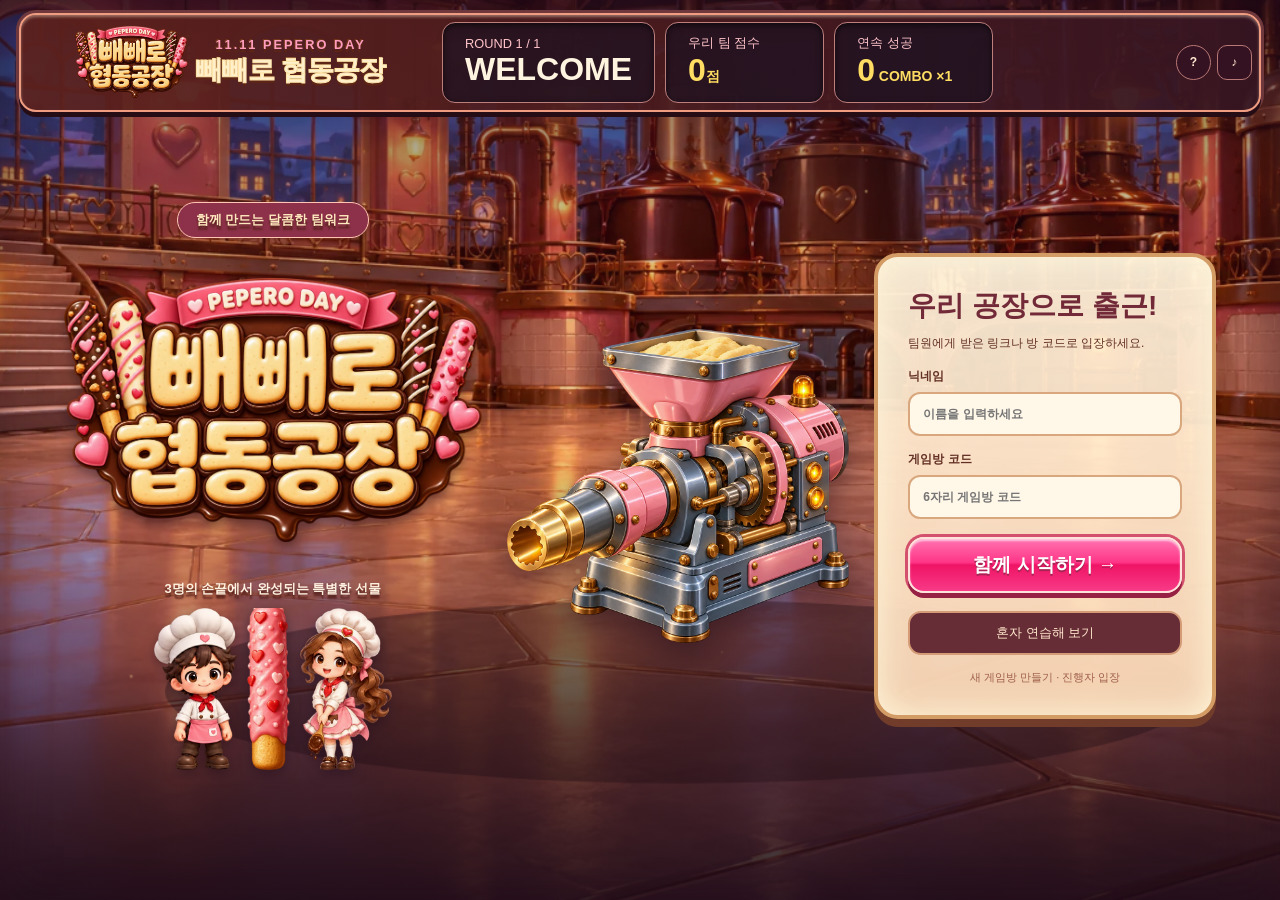
==== index.html @ 55b6c735 "Deploy optimized factory client 7bb417012b5c" ====
<!doctype html><html lang="ko"><head><meta charset="utf-8"><meta name="viewport" content="width=device-width,initial-scale=1"><title>빼빼로 협동공장</title><link rel="stylesheet" href="./style-7bb417012b5c.css"></head><body><div id="root"></div><script>window.PEPERO_API_URL="https://qsarowamxhwhxdhzqxeh.supabase.co/functions/v1/pepero-game"</script><script type="module" src="./app-7bb417012b5c.js"></script></body></html>
---- style-7bb417012b5c.css ----
@import url('https://fonts.googleapis.com/css2?family=Gowun+Dodum&family=Noto+Sans+KR:wght@400;500;600;700;800;900&display=swap');

.host-route .join-panel form,.host-route .join-panel .or,.host-route .join-panel .practice-button,.host-route .join-panel .admin-entry{display:none}.host-create-card{padding:25px 0 15px}.host-create-card p{line-height:2.6;color:#a88973;font-size:13px;margin-bottom:25px}.host-create-card a{display:block;text-align:center;font-size:11px;color:#bc8b77;margin:18px 0}.host-route .restore-link{margin-top:18px!important}
:root{--pink:#ed628b;--brown:#55382e;--border:#f0e5dd}*{box-sizing:border-box}body{margin:0;color:var(--brown);background:#fcfaf6;font-family:'Noto Sans KR',sans-serif;font-size:13px}button,input,select{font:inherit}button{cursor:pointer;display:inline-flex;align-items:center;justify-content:center;gap:8px;border:0;background:none;color:inherit;transition:transform .15s,background .2s}button:hover{filter:brightness(.98);transform:translateY(-1px)}button:disabled{opacity:.45;cursor:not-allowed;transform:none}button:focus-visible,a:focus-visible{outline:3px solid #ed8bac;outline-offset:3px}input,select{border:1px solid #eadfd7;border-radius:9px;padding:11px 12px;background:#fffcfa;outline:none;width:100%;color:var(--brown)}input:focus,select:focus{border-color:var(--pink);box-shadow:0 0 0 3px #ed628b12}h1,h2,h3,p{margin:0}b,strong{font-weight:800}a{color:inherit;text-decoration:none}.sidebar{width:210px;position:fixed;inset:0 auto 0 0;padding:36px 23px 22px;background:#fffdf9;border-right:1px solid var(--border);display:flex;flex-direction:column;z-index:10}.brand{display:flex;align-items:center;gap:11px}.brand>b{font-family:'Gowun Dodum',sans-serif;font-size:23px;font-weight:900;letter-spacing:-1.3px;line-height:1.2}.brand>b>span{display:block;color:var(--pink);font-size:20px;letter-spacing:-.8px}.brand-mark{position:relative;width:45px;height:51px;background:#f9d6df;border-radius:12px;color:#dd5980;font-size:20px;display:grid;place-items:center;transform:rotate(-8deg);border:2px solid #fff;box-shadow:0 2px 0 #f1b6c8}.brand-mark span{position:absolute;color:#713c28;font-size:31px;top:19px}.side-divider{height:1px;background:var(--border);margin:30px 0 25px}.nav-label{font-size:9px;color:#b6a094;letter-spacing:1.3px;font-weight:700;padding-left:12px}nav{display:flex;flex-direction:column;gap:8px;margin-top:14px}nav button{padding:14px 13px;justify-content:flex-start;font-weight:600;color:#927e71;border-radius:10px;white-space:nowrap}nav button.active{background:#fce8ed;color:#d94e79;font-weight:800}nav button>svg:last-child:not(:first-child){margin-left:auto}.side-note{margin-top:auto;margin-bottom:50px;text-align:center;background:linear-gradient(#fff4ed,#ffefef);border:1px solid #f5e4dc;border-radius:14px;padding:22px 5px}.side-note>span{font-size:37px;display:block;transform:rotate(-14deg);margin-bottom:10px}.side-note>b{font-size:13px}.side-note p{font-size:11px;color:#a18c7b;line-height:1.9;margin:9px 0}.side-note>div{color:#e8a6b8;letter-spacing:8px}.side-bottom{font-size:10px;color:#978576;text-align:center}.side-bottom small{font-size:8px;display:block;margin-top:12px;letter-spacing:.5px;color:#c0ada0}.status-dot{width:6px;height:6px;background:#7eaf87;border-radius:50%;display:inline-block;flex-shrink:0;margin-right:4px}.status-dot.offline{background:#d3c6bf}.main-shell{margin-left:210px}.topbar{height:75px;display:flex;align-items:center;justify-content:space-between;padding:0 36px;border-bottom:1px solid var(--border);background:#fffdf9}.breadcrumb{display:flex;align-items:center;gap:12px;color:#ab9789;font-size:11px}.breadcrumb b{font-weight:600;color:#735449}.top-actions{display:flex;align-items:center;gap:16px}.date-pill{font-size:10px;font-weight:700;color:#ca7d89;background:#fff0f1;border-radius:20px;padding:6px 11px;display:flex;align-items:center;gap:7px}.icon-button{color:#9b8578;padding:4px}.profile{width:32px;height:32px;background:#f9e5dc;color:#ba7d6c;border-radius:50%;display:grid;place-items:center;font-size:20px}main{padding:30px 36px 15px;max-width:1700px;margin:auto}.page-heading{display:flex;justify-content:space-between;align-items:center;margin-bottom:25px;gap:15px}.eyebrow{font-size:9px;letter-spacing:1.8px;color:#c5907d;font-weight:700}h1{font-size:26px;letter-spacing:-1.3px;margin:7px 0 9px;font-weight:800}h1>span{color:#ed7493;font-size:22px;margin-left:5px}.page-heading p{color:#a18d7f;font-size:11px}.panel{border:1px solid var(--border);border-radius:15px;background:#fffefb;box-shadow:0 3px 8px #6f433003;overflow:hidden}.panel-title{display:flex;align-items:center;justify-content:space-between;font-size:14px;font-weight:800;gap:8px}.panel-title>span:first-child{display:flex;align-items:center;gap:8px}.panel-title svg{color:#d89088}.soft-tag{font-size:9px;color:#bb9480;font-weight:600;background:#fbf3e9;border-radius:20px;padding:5px 9px;white-space:nowrap}.landing-grid{display:grid;grid-template-columns:minmax(0,1.65fr) minmax(310px,1fr);gap:23px;margin-bottom:24px}.hero{height:292px;border-radius:16px;background:#fce0df;position:relative;overflow:hidden;border:1px solid #f4d5cc}.hero-copy{position:relative;padding:29px;z-index:2;width:54%;background:linear-gradient(90deg,#ffe8df 70%,transparent)}.season-tag{font-size:9px;padding:5px 9px;border:1px solid #e8b8aa;background:#ffefdf;border-radius:15px;color:#b3785d;font-weight:700;white-space:nowrap}.hero h2{font-family:'Gowun Dodum',sans-serif;font-size:47px;line-height:1.08;letter-spacing:-2.5px;margin:18px 0 10px;color:#673d2b;font-weight:900;text-shadow:2px 2px 0 #fff4d8;position:relative}.hero h2 strong{font-size:50px}.hero h2 i{position:absolute;font-size:26px;top:5px;left:157px;color:#e98a96;transform:rotate(15deg);text-shadow:none}.hero-copy p{font-size:12px;color:#8b5a47;font-weight:600}.hero-tags{display:flex;gap:6px;margin-top:12px;white-space:nowrap}.hero-tags>span{font-size:9px;padding:4px 7px;border-radius:5px;background:#fff8e8bb;color:#a17762}.hero-art{position:absolute;right:-2px;top:0;width:58%;height:100%;background-image:url('./reference.webp');background-size:auto 1070px;background-position:59% 0;background-repeat:no-repeat;mask-image:linear-gradient(90deg,transparent,black 17%);filter:saturate(.85)}.hero-ribbon{position:absolute;z-index:3;bottom:0;width:100%;background:#7e4939ec;color:#fff5e2;text-align:center;font-size:11px;font-weight:600;padding:9px}.hero-spark{position:absolute;z-index:3;color:#fff4b6;font-size:25px}.s1{right:23px;top:24px}.s2{right:32%;bottom:50px;font-size:35px}.stats-strip{display:flex;border:1px solid var(--border);border-radius:12px;background:#fffefb;margin-top:13px;padding:16px 7px;justify-content:space-around}.stats-strip>div{display:flex;align-items:center;gap:11px;padding:0 10px;border-right:1px solid var(--border);flex:1;justify-content:center}.stats-strip>div:last-child{border:0}.stats-strip svg{color:#d1a178;stroke-width:1.7;width:23px}.stats-strip>div:nth-child(2) svg{color:#e58f9f}.stats-strip span{font-size:9px;color:#ac9483}.stats-strip b{display:block;font-size:13px;margin-top:3px;color:#765444}.stats-strip small{font-size:9px;color:#b09a88;font-weight:400}.join-panel{padding:24px 26px 15px}.tiny-label{font-size:8px;letter-spacing:1.2px;color:#b1a088;font-weight:700}.join-panel h2{font-size:18px;letter-spacing:-.6px;margin-top:11px}.join-panel>p{font-size:10px;color:#ae9787;margin-top:6px}.join-panel form{margin-top:18px}.join-panel label{display:block;font-size:10px;font-weight:700;margin-bottom:12px}.join-panel label span{color:var(--pink)}.join-panel input{display:block;margin-top:6px;padding:11px 12px;font-size:11px;height:39px}.join-panel input::placeholder{color:#c5b4a7}.code-input{letter-spacing:.7px}.primary{background:linear-gradient(#f0799b,#eb5b88);border:1px solid #e95784;box-shadow:0 3px 0 #cc416b15;color:white;border-radius:9px;min-height:41px;padding:10px 17px;font-size:12px;font-weight:700}.primary:hover{background:#e75080}.wide{width:100%;justify-content:center}.primary.wide svg{margin-left:8px}.or{display:flex;gap:10px;align-items:center;color:#c0ac9c;font-size:9px;margin:13px 0 9px;justify-content:center}.or>span{flex:1;height:1px;background:var(--border)}.practice-button{width:100%;padding:9px;border:1px solid #f0d8cc;background:#fff7ec;border-radius:8px;font-size:11px;color:#ad7a58;font-weight:600}.practice-button>svg:last-child{margin-left:auto}.practice-button>svg:first-child{margin-right:auto}.admin-entry{font-size:9px;color:#b7a292;margin:11px auto 0;display:flex;gap:5px}.restore-link{font-size:8px!important;color:#b7a292;text-align:center;margin:5px 0 0!important;cursor:pointer}.restore-link input{display:none!important}.content-grid{display:grid;grid-template-columns:minmax(0,1fr) 310px;gap:23px;align-items:start}.guide{padding:22px}.guide>p{font-size:10px;color:#ac9685;margin-top:8px}.guide-steps{display:grid;grid-template-columns:repeat(3,1fr);gap:13px;margin-top:20px}.guide-step{position:relative;border:1px solid #f2e6d6;background:#fffaf0;border-radius:10px;padding:12px 12px 15px}.step-1{background:#fff4f1;border-color:#f3dfd7}.step-2{background:#fff2f5;border-color:#f4dce2}.step-number{position:absolute;top:10px;left:12px;color:#c28d5e;font-size:11px;font-weight:900;letter-spacing:1px}.step-1 .step-number{color:#ba8b73}.step-2 .step-number{color:#d78c9c}.step-illustration{height:92px;display:flex;align-items:center;justify-content:center;gap:8px;padding-top:8px}.step-illustration .stick-wrap{height:65px;width:23px;transform:rotate(-17deg)}.step-illustration .stick-wrap:nth-child(2){transform:rotate(17deg)}.step-illustration .gift-box{transform:rotate(-8deg);width:44px;height:65px}.choco-pot{font-size:40px;transform:rotate(-8deg)}.guide-step h3{font-size:13px;display:flex;align-items:center;gap:7px;white-space:nowrap;margin-bottom:7px}.guide-step h3 span{font-size:7px;letter-spacing:.6px;color:#c0a58d}.guide-step p{font-size:9px;line-height:1.9;color:#a58a77}.step-arrow{position:absolute;right:-17px;top:65px;border:1px solid #f3e3d9;background:#fffcf8;border-radius:50%;padding:4px;color:#d0a88d;z-index:2}.guide-details{padding-top:24px}.guide-details h3{margin:18px 0 8px;font-size:16px}.guide-details p{line-height:2;color:#927c70;max-width:800px}.event-banner{margin-top:20px;display:flex;align-items:center;padding:18px 24px;border-radius:13px;background:linear-gradient(105deg,#fff5db,#fff0d3 65%,#ffe7b6);border:1px solid #f3e3bf;position:relative;overflow:hidden;height:114px}.event-icon{font-size:33px;margin-right:18px}.event-banner span{font-size:9px;color:#bb9155}.event-banner h3{font-size:17px;color:#997039;margin:4px 0 7px;letter-spacing:-.5px}.event-banner p{font-size:9px;color:#b49669}.gold-sticks{display:flex;gap:10px;margin-left:auto;transform:rotate(24deg);margin-right:12px}.gold-sticks .stick-wrap{height:94px;width:22px}.ranking{padding:21px 20px 0}.live{display:inline-flex;align-items:center;gap:5px;color:#c28173;font-size:8px;letter-spacing:1px;font-weight:700}.live i{width:5px;height:5px;border-radius:50%;background:#ee7a92}.ranking .muted{color:#bba18c;font-size:9px;margin-top:11px;display:flex;justify-content:space-between}.rank-row{display:flex;align-items:center;gap:11px;padding:16px 0 12px;border-bottom:1px dashed #eee2d7;transition:all .4s}.rank-row:last-of-type{border:0}.medal{font-size:21px;width:24px;text-align:center;line-height:1;flex-shrink:0}.medal-3,.medal-4,.medal-5{font-size:14px;font-weight:700;color:#c2ad98}.rank-name{flex:1;min-width:0}.rank-name b{font-size:11px;display:flex;align-items:center;gap:5px;white-space:nowrap}.rank-name em{font-size:7px;font-style:normal;color:#dc6a8d;background:#fff0f4;padding:2px 4px;border-radius:4px}.rank-name small{font-size:8px;color:#b49d8a;display:block;margin:4px 0}.rank-name small>span{margin-left:7px}.rank-track{height:4px;background:#f4ede3;border-radius:8px;overflow:hidden;margin-top:6px}.rank-track i{display:block;background:#efcc81;height:100%;border-radius:8px;transition:width .5s}.rank-row:nth-of-type(4) .rank-track i{background:#e4ae9a}.rank-row:nth-of-type(n+5) .rank-track i{background:#d2c2b2}.rank-row>strong{font-size:15px;white-space:nowrap}.rank-row>strong>small{font-size:9px;font-weight:400;color:#ae9583;margin-left:3px}.ranking-foot{font-size:8px;color:#b09a88;background:#faf6ee;margin:15px -20px 0;padding:11px 8px;display:flex;align-items:center;justify-content:center;gap:7px}.my-team{background:#fff4f6;margin:0 -10px;padding-left:10px;padding-right:10px;border-radius:8px}.page-footer{display:flex;align-items:center;gap:5px;color:#bfaa98;font-size:9px;margin:26px 0 2px}.page-footer svg{color:#dca4a5}.page-footer>span{margin-left:auto;font-size:8px;letter-spacing:1px;color:#c8b7a6}
.biscuit{height:100%;width:18px;margin:auto;border:1px solid #bd854c;background:linear-gradient(90deg,#dfa96b,#f4cd92 45%,#e8b777);border-radius:7px;position:relative;box-shadow:inset 2px 0 0 #ffe2ad,1px 2px 0 #9e6b3820}.biscuit.shape-1{width:26px}.biscuit.shape-2:before{content:'♥';position:absolute;top:-15px;left:-10px;font-size:38px;color:#e8b571;line-height:1;text-shadow:0 -1px #c89559}.biscuit.shape-3:before{content:'★';position:absolute;top:-14px;left:-10px;font-size:39px;color:#e8b571;line-height:1;text-shadow:0 -1px #c89559}.chocolate{position:absolute;top:0;left:-1px;right:-1px;border-radius:6px 6px 5px 5px;box-shadow:inset 2px 1px 1px #ffffff55;overflow:hidden}.chocolate span{position:absolute;font-size:9px;color:#ffbdc4;line-height:1}.chocolate span:nth-child(even){color:#fff4d9}.stick-wrap{height:95px;width:35px;position:relative;padding-top:8px;flex-shrink:0}.stick-wrap.small{height:41px;width:19px;transform:rotate(30deg);padding:0}.small .biscuit{width:9px;border-radius:4px}.small .biscuit:before{font-size:18px;left:-4px;top:-7px}.small .chocolate span{font-size:4px}.golden .biscuit{box-shadow:0 0 15px #ffd45c;background:linear-gradient(90deg,#db9b28,#ffe17c,#dba535)}.gold-stars{position:absolute;right:-9px;top:15px;color:#e6ad31;font-size:22px;animation:twinkle 1.4s infinite}.gift-box{width:47px;height:73px;border:1px solid #df82a3;background:linear-gradient(110deg,#ffd3e1,#ed88ab);border-radius:3px;box-shadow:5px 1px 0 #e98db0,6px 2px 0 #c1748c;position:relative;display:flex;flex-direction:column;align-items:center;justify-content:center;color:#ed6293;font-size:24px;flex-shrink:0;transform:rotate(-4deg)}.gift-box:before{content:'';height:100%;width:8px;background:#ffffff55;position:absolute;left:8px}.gift-box:after{content:'♡';position:absolute;top:4px;right:5px;font-size:13px;color:#fff3f0}.gift-box span{font-size:6px;letter-spacing:1px;color:#fff6ec;z-index:1}.box-1{background:linear-gradient(110deg,#ec8a94,#c73f58);border-color:#b84058;box-shadow:5px 1px 0 #ad354b,6px 2px 0 #8b293d;color:#ffe4d7}.box-2{background:linear-gradient(110deg,#ac7861,#5d342c);border-color:#6c4031;box-shadow:5px 1px 0 #4e3028,6px 2px 0 #3d241f;color:#f9b8bc}.box-3{background:linear-gradient(110deg,#fff2e3,#fff8ea);border-color:#e4bba4;box-shadow:5px 1px 0 #ebd5c6,6px 2px 0 #cfb49f;color:#ee99aa}.outline-button{border:1px solid #e9dace;border-radius:8px;background:#fffcf7;padding:9px 12px;font-size:11px;white-space:nowrap}.error-bar{display:flex;gap:10px;align-items:center;padding:12px 16px;background:#fff0ee;color:#c76353;border:1px solid #f0bdb3;border-radius:10px;margin-bottom:16px}.error-bar button{margin-left:auto}.toast{position:fixed;left:50%;bottom:35px;transform:translateX(-50%);z-index:90;background:#714534;color:#fff7e4;border:1px solid #8e6351;border-radius:15px;padding:17px 26px;box-shadow:0 10px 40px #613c3a30;font-size:14px;font-weight:700;display:flex;gap:12px;align-items:center;animation:pop .3s}.modal-backdrop{position:fixed;inset:0;background:#50362e55;backdrop-filter:blur(5px);z-index:80;display:grid;place-items:center;padding:20px}.mini-modal{position:relative;text-align:center;padding:35px;max-width:470px;width:100%;box-shadow:0 20px 70px #4a231b30}.mini-modal h2{font-size:23px;letter-spacing:-1px;margin:10px 0}.mini-modal p{color:#a48b7c;font-size:12px;line-height:1.9;margin:15px 0 22px}.mini-modal>.primary{margin-top:15px}.mini-modal small{display:block;color:#b3a090;margin-top:15px;font-size:10px}.modal-emoji{font-size:45px}.close{position:absolute;top:16px;right:16px;color:#baa595}.admin-key-note{padding:16px;background:#fff5e7;border-radius:8px;color:#aa8863;font-size:11px;line-height:1.9}.admin-key-note svg{display:inline;margin-right:5px}.loading{padding:40px;display:flex;justify-content:center;gap:15px;align-items:center}.loading button{text-decoration:underline}.spin{animation:spin 2s linear infinite}.game-status{display:flex;align-items:center;justify-content:space-between;background:#fff4eb;border:1px solid #efdaca;border-radius:12px;padding:15px 20px;margin-bottom:20px;gap:15px}.game-status>div:first-child{display:flex;align-items:center;gap:16px}.game-status b{font-size:14px}.status-metrics{display:flex;align-items:center;gap:25px}.status-metrics>span{display:flex;align-items:center;gap:7px;font-size:11px;color:#9d7d64}.status-metrics strong{font-size:22px;color:#724c34;font-variant-numeric:tabular-nums}.status-metrics .score strong{color:var(--pink);margin-left:5px}.last-chance{border:2px solid #e7b34b;background:#fff2ce;box-shadow:0 0 14px #f6c65140}.lobby-avatars{display:flex;justify-content:space-around;text-align:center;padding:30px 15px 35px;gap:15px}.lobby-avatars>div{flex:1}.lobby-avatars h3{font-size:15px;margin:12px 0 7px}.lobby-avatars small{color:#b8a08d;font-size:10px}.lobby-avatars em{display:block;font-size:10px;font-style:normal;color:#de6a8d;margin-top:8px}.lobby>.panel:first-child{padding:23px}.lobby .guide{border:0;box-shadow:none;padding:10px 0 0}.role-tag{font-size:10px;padding:5px 10px;border-radius:5px;background:#fff0d9;color:#bc8c53;display:inline-block}.role-tag.role-1{background:#fce5e1;color:#bf8673}.role-tag.role-2{background:#fce8ef;color:#d98ca2}.waiting-message{display:flex;align-items:center;justify-content:center;gap:8px;font-size:11px;color:#bb9273;padding:15px;border:1px dashed #e9d6c6;border-radius:10px;margin-bottom:15px}.avatar{height:100px;width:85px;position:relative;margin:0 auto 10px}.face{font-size:55px;position:absolute;top:18px;left:8px;line-height:1;z-index:2}.chef-hat{position:absolute;top:-3px;left:16px;font-size:57px;color:#fff7ed;line-height:1;text-shadow:0 -1px #d0a492,1px 0 #cfa394,-1px 0 #cfa394;z-index:3;transform:rotate(-8deg)}.chef-hat:after{content:'♥';position:absolute;color:#f294a8;font-size:16px;left:17px;top:14px}.apron{position:absolute;bottom:0;left:15px;width:55px;height:33px;border:1px solid #d2917d;background:#ffe3b9;border-radius:18px 18px 6px 6px;text-align:center;font-size:21px;color:#e17c8a;z-index:3}.role-1 .apron{background:#ffcad7}.role-2 .apron{background:#fff0e6}.working{animation:bob .65s infinite alternate}.play-grid{grid-template-columns:minmax(0,1fr) 290px;gap:19px}.conveyor-panel{padding:20px 20px 0}.stations{display:flex;justify-content:space-between;align-items:start;gap:12px;margin-top:23px;padding:0 4px 12px}.station{position:relative;flex:1;min-width:0;text-align:center}.station-label{display:flex;align-items:center;justify-content:center;gap:4px;background:#fff1de;font-size:10px;font-weight:700;padding:7px 5px;border-radius:6px;color:#a77b53;position:relative}.station:nth-child(2) .station-label{background:#fce8e0;color:#bb7e64}.station:nth-child(3) .station-label{background:#fce8ef;color:#c87791}.station-label>small{font-size:6px;color:#e96b8c;position:absolute;top:-5px;right:4px;background:#fff3f7;padding:1px 3px;border-radius:3px}.station .avatar{transform:scale(.85);height:86px;margin-top:6px;margin-bottom:2px}.station b{font-size:11px;display:block}.station>small{font-size:8px;display:block;color:#b69b83;margin:5px 0}.queue-badge{border:1px solid #ebdfd2;background:#faf5ed;border-radius:5px;padding:3px 8px;font-size:8px;color:#b19173;display:inline-block}.station-arrow{position:absolute;right:-13px;top:96px;font-size:26px;color:#e4c3a7}.finish-station{width:60px;align-self:center;text-align:center;padding-top:40px}.finish-station>div{font-size:36px}.finish-station b{display:block;font-size:11px}.finish-station>span{font-size:9px;color:#b9a08c}.belt{height:59px;margin:0 -20px;background:#e5ccad;position:relative;border-top:4px solid #c5a788;border-bottom:5px solid #bfa183;overflow:hidden}.belt-track{position:absolute;inset:0;background:repeating-linear-gradient(90deg,#f0ddc4 0 38px,#ceb79c 39px 42px);animation:belt 2s linear infinite}.rush .belt-track{animation-duration:.7s}.belt-product{position:absolute;top:4px;display:flex;align-items:end;gap:2px;transition:left .7s}.belt-product span{font-size:7px;color:#8b6b51}.workstation{margin-top:19px}.workstation>.panel-title{background:#fff7ef;padding:17px 20px;border-bottom:1px solid var(--border)}.nickname{font-size:10px;font-weight:500;color:#af8e74;display:flex;align-items:center;gap:6px}.work-content{display:grid;grid-template-columns:158px minmax(0,1fr);gap:21px;padding:20px}.order-card{background:#fff9ed;border:1px solid #efdfc7;border-radius:9px;overflow:hidden}.order-kicker{display:flex;align-items:center;justify-content:center;gap:7px;background:#f8e9cd;border-bottom:1px solid #eddbc0;font-size:11px;padding:10px;font-weight:800;color:#9b754d}.order-product{display:flex;gap:16px;height:125px;align-items:center;justify-content:center}.order-product>.stick-wrap{height:92px;width:25px;transform:rotate(-22deg)}.order-product .gift-box{width:36px;height:59px;transform:rotate(7deg);font-size:21px}.order-product .gift-box span{font-size:4px}.order-card dl{padding:0 12px;margin:0}.order-card dl>div{display:flex;justify-content:space-between;font-size:9px;border-bottom:1px dashed #eddfca;padding:7px 0;gap:8px}.order-card dt{color:#b49a7d}.order-card dd{font-weight:700;margin:0}.order-footer{padding:9px 5px;text-align:center;font-size:8px;color:#be9b73;margin-top:6px;background:#fcf1da}.gold-order{border-color:#dfb75b;box-shadow:0 0 12px #edd68a35}.gold-label{font-size:9px;color:#b78c24;background:#fff0bc;padding:5px;border-radius:5px;display:block;text-align:center}.work-controls h3{font-size:11px;font-weight:700;display:flex;gap:8px;align-items:center;margin:2px 0 14px;letter-spacing:-.3px}.work-controls h3 span{color:#df8b91;background:#fff0f2;padding:2px 5px;border-radius:4px;font-size:9px}.shape-options,.box-options{display:grid;grid-template-columns:repeat(4,1fr);gap:8px}.shape-options button,.box-options button{position:relative;display:flex;flex-direction:column;gap:7px;border:1px solid #eee1d1;border-radius:8px;background:#fffbf2;padding:14px 6px 10px;font-size:9px;color:#ac8969}.shape-options .stick-wrap{height:80px;width:28px;margin-bottom:5px}.shape-options button>svg{position:absolute;right:4px;top:5px;color:#de7d96}.shape-options button.selected,.box-options button.selected,.coat-options button.selected,.topping-options button.selected{border:1.5px solid #ee87a3;background:#fff2f5;color:#ce6182}.shape-options b{font-size:9px}.work-tip{display:flex;align-items:center;gap:6px;font-size:9px;background:#fcf6ed;color:#b89d82;padding:11px 9px;border-radius:6px;line-height:1.6;margin:15px 0}.work-tip>span{font-size:15px;color:#dba1a4}.work-controls>.primary{font-size:11px;min-height:39px}.timing{height:40px;background:#f2e4d4;position:relative;border:1px solid #e0c8ae;border-radius:8px;margin:20px 0 39px;overflow:visible}.timing>span{position:absolute;top:0;bottom:0;background:repeating-linear-gradient(45deg,#9dc299 0 7px,#b5d1ad 7px 14px);border-left:2px solid #81a67d;border-right:2px solid #81a67d}.timing i{position:absolute;top:-7px;width:5px;height:51px;background:#d75f82;border:2px solid #fff8ef;border-radius:4px;box-shadow:0 1px 3px #81413950;transform:translateX(-50%)}.timing b{position:absolute;font-size:9px;bottom:-24px;left:0;right:0;color:#ad8c73;font-weight:400;text-align:center}.empty-order{text-align:center;padding:25px 5px;color:#b3a18b;font-size:10px;min-height:252px}.empty-order svg{margin:20px auto;width:30px;height:30px;color:#d3c0a5}.empty-order p{margin-bottom:10px}.empty-order small{font-size:8px}.team-footer{display:flex;align-items:center;justify-content:space-between;gap:10px;margin-top:14px;padding:13px 15px;background:#fffdf9;border:1px solid var(--border);border-radius:10px}.team-footer>div{font-size:9px;color:#b59d87}.team-footer b{display:block;margin:5px 0 0 10px;font-size:9px;color:#ac917b;font-weight:500}.sos-button{font-size:10px;background:#fff0ed;border:1px solid #f0ccc2;border-radius:7px;color:#d47965;padding:9px 10px;font-weight:700;white-space:nowrap}.sos-button span{font-size:8px;padding-left:4px;font-weight:500;color:#c99380}.game-right>.panel{margin-bottom:17px}.game-right .rank-row{padding-top:12px;padding-bottom:10px}.combo-card{padding:20px;text-align:center;background:linear-gradient(130deg,#fff9ec,#fff0de)}.combo-card>span{font-size:10px;color:#b3936b}.combo-card>div:nth-child(2){font-size:11px;color:#c89957;margin:7px 0}.combo-card b{font-size:33px;color:#d89541;margin-right:3px}.combo-card p{font-size:8px;color:#b49a7e}.combo-dots{display:flex;justify-content:center;gap:5px;margin-top:12px}.combo-dots i{width:12px;height:7px;border-radius:2px;background:#efdfc7}.combo-dots .filled{background:#ecb956}.activity-card{padding:17px}.activity-card .panel-title{font-size:11px}.activity-card p{font-size:9px;color:#a98d73;line-height:1.8;padding:8px 0;display:flex;align-items:center;gap:6px;border-bottom:1px dashed #eee1d1}.activity-card p:last-child{border:0}.activity-card p>svg{color:#db91a2;flex-shrink:0}.coat-options,.topping-options{display:grid;grid-template-columns:repeat(4,1fr);gap:7px}.coat-options button,.topping-options button{display:flex;flex-direction:column;padding:8px 3px;border:1px solid #eddfd2;border-radius:8px;font-size:8px;gap:6px}.coat-options i{width:28px;height:28px;border:2px solid #ffffff88;border-radius:50%;box-shadow:0 0 0 1px #d5b9a3}.topping-options{margin-top:8px}.topping-options span{font-size:20px}.box-options button{font-size:8px;padding:16px 0 10px}.box-options .gift-box{width:28px;height:48px;margin-bottom:8px;font-size:17px}.box-options .gift-box span{font-size:3px}.drag-board{height:132px;position:relative;border:1px dashed #e4cdbb;background:#fff9f0;border-radius:9px;margin:12px 0 15px;touch-action:none;cursor:grab;display:flex;align-items:center;justify-content:space-between;padding:12px 20px 25px;user-select:none}.drag-start{width:35px;display:flex;justify-content:center;z-index:1;pointer-events:none}.drag-board .stick-wrap{height:70px;transform:rotate(90deg);margin-left:16px;pointer-events:none}.coat-track{position:absolute;top:42%;left:8%;right:8%;height:20px;border-radius:10px;border:2px solid #d9b191;pointer-events:none}.drag-board svg{position:absolute;inset:0;width:100%;height:100%;pointer-events:none;z-index:2}.drag-board small{position:absolute;bottom:8px;left:0;right:0;text-align:center;font-size:8px;color:#ba9980;pointer-events:none}.drag-board .gift-box{width:38px;height:65px;pointer-events:none;transform:none}.drag-arrow{font-size:34px;color:#ebc9ac}.support-popup{position:fixed;bottom:22px;right:28px;z-index:50;display:flex;align-items:center;gap:14px;background:#fff5ee;border:1px solid #efae97;box-shadow:0 10px 30px #a66e4725;border-radius:12px;padding:20px}.support-popup>svg{color:#d77d62}.support-popup b{font-size:12px}.support-popup p{font-size:10px;color:#ba967c;margin-top:6px}.support-popup .primary{font-size:11px}.jam-popup{bottom:110px}.pause-banner{position:fixed;top:76px;left:210px;right:0;text-align:center;display:flex;align-items:center;justify-content:center;gap:8px;padding:12px;background:#f9e9c2;color:#9d7939;z-index:40;font-size:13px;font-weight:700}.countdown-overlay{position:fixed;inset:0;background:#58372deb;z-index:70;color:#fff3db;display:flex;flex-direction:column;align-items:center;justify-content:center;backdrop-filter:blur(8px)}.countdown-overlay>span{font-size:20px}.countdown-overlay>b{font-size:160px;font-weight:900;line-height:1.4;color:#ffc0d1;text-shadow:0 9px 0 #e4658c}.countdown-overlay h2{font-size:19px;letter-spacing:5px}.practice-roles{display:flex;align-items:center;gap:8px;background:#f8f1e7;padding:10px 14px;border-radius:9px;margin-bottom:18px}.practice-roles>span{font-size:10px;margin-right:auto;color:#a28a73}.practice-roles button{font-size:10px;padding:7px 12px;background:#fffbf5;border:1px solid #e4d8c8;border-radius:6px}.practice-roles button.selected{background:#fbe1e9;border-color:#eda7bc;color:#cf6384}.round-end{text-align:center;padding:45px 20px;margin-top:20px}.round-end>span{font-size:45px}.round-end h2{font-size:20px;margin:20px 0 10px}.round-end p{font-size:12px;color:#aa8f77;margin-bottom:20px}.round-end>b{font-size:21px;color:#dc6b8b}.large-rank{max-width:950px;margin:auto}.board-top{display:flex;justify-content:space-between;align-items:center;margin-bottom:18px}.board-top h2{font-size:19px}.board-top h2 span{font-size:10px;margin-left:15px;color:#b69c86}.large-rank .rank-row{padding:20px 10px}.large-rank .rank-name b{font-size:19px}.large-rank .rank-name small{font-size:11px}.large-rank .rank-row>strong{font-size:30px}.large-rank .rank-track{height:8px}.board-mode .sidebar,.board-mode .topbar{display:none}.board-mode .main-shell{margin:0}.board-mode .large-rank{max-width:1250px}.board-mode .rank-row{padding:24px 15px}.board-mode .rank-name b{font-size:25px}.admin-grid{display:grid;grid-template-columns:1fr 265px;gap:20px;margin-bottom:20px}.admin-control,.admin-tools{padding:22px}.admin-buttons{display:flex;gap:10px;flex-wrap:wrap;margin:20px 0}.settings-row{display:flex;gap:12px;align-items:end;flex-wrap:wrap;border-top:1px solid var(--border);padding-top:20px}.settings-row label{font-size:10px;flex:1;min-width:95px;color:#ab9078}.settings-row input{display:block;margin-top:7px;padding:8px}.settings-row .check-label{display:flex;align-items:center;gap:5px;flex:0;white-space:nowrap;margin-bottom:10px}.check-label input{width:auto;margin:0;accent-color:var(--pink)}.manual-events{display:flex;gap:10px;align-items:center;border-top:1px solid var(--border);margin-top:20px;padding-top:17px;flex-wrap:wrap}.manual-events>span{font-size:10px;color:#b29980}.manual-events button{font-size:10px}.admin-tools h3{font-size:14px;margin-bottom:12px}.admin-tools p{font-size:10px;color:#ae947c;margin-bottom:17px}.admin-tools>button{display:flex;width:100%;font-size:10px;margin-bottom:10px}.danger-button{border:1px solid #eecac4;border-radius:8px;color:#c47565;padding:9px}.team-grid{display:grid;grid-template-columns:repeat(3,1fr);gap:18px}.admin-team{padding:18px}.team-card-head{display:flex;justify-content:space-between;margin-bottom:12px}.team-card-head span{font-size:9px;letter-spacing:1px;color:#be9d83}.team-card-head b{font-size:13px;color:var(--pink)}.admin-team>input{font-size:15px;font-weight:800;background:transparent;padding:7px 0;border:0;border-bottom:1px solid var(--border);border-radius:0}.team-slots>div{display:flex;align-items:center;gap:8px;margin:15px 0}.slot-icon{width:28px;height:28px;background:#fff0d6;display:grid;place-items:center;border-radius:8px;color:#b99365;font-size:11px;font-weight:700}.slot-icon.role-1{background:#fae5df;color:#c28b77}.slot-icon.role-2{background:#fce5ed;color:#cf849c}.team-slots>div>div{flex:1}.team-slots small{display:block;color:#b79c84;font-size:8px}.team-slots b{font-size:11px;display:block;margin-top:3px}.team-slots select{width:76px;padding:5px 2px;font-size:8px}.team-production{display:flex;justify-content:space-between;border-top:1px dashed #eddfd0;padding-top:12px}.team-production span{font-size:9px;color:#b49a80}.team-production b{color:#95724e;margin-left:2px}.admin-team>p,.admin-team details{font-size:9px;color:#b3967b;margin-top:10px}.admin-team details p{font-size:9px;padding:5px;border-bottom:1px solid #eee1d2}.admin-team summary{cursor:pointer}.ceremony{text-align:center;padding:40px;position:relative;background:radial-gradient(ellipse at top,#fff1db,transparent 70%),#fffdfa}.confetti{font-size:30px;letter-spacing:25px;color:#ed9caa;animation:twinkle 3s infinite;margin-bottom:20px}.ceremony h2{font-size:32px;letter-spacing:-1px;margin:15px 0 10px}.ceremony>p{font-size:12px;color:#b49b82}.podium{display:flex;align-items:end;justify-content:center;gap:20px;margin:45px 0 25px}.podium-card{width:230px;padding:25px 16px;border:1px solid #e6d6c3;background:#faf4e9;border-radius:15px;animation:reveal 1s both}.podium-card>span{font-size:55px;display:block}.podium-card>small{font-size:10px;color:#b49673;display:block;margin:12px 0}.podium-card h3{font-size:20px;letter-spacing:-.7px;margin-bottom:10px}.podium-card>b{font-size:32px;color:#b28b56;display:block}.podium-card>b small{font-size:11px}.podium-card>div{font-size:9px;color:#b69b7d;margin-top:10px}.place-0{padding-top:45px;padding-bottom:35px;background:linear-gradient(#fff1c8,#ffebbd);border-color:#e3bc60;box-shadow:0 0 40px #f9df9b35}.place-0>b{color:#c7952c}.special-awards{display:flex;justify-content:center;gap:15px;margin:30px 0}.special-awards>div{display:flex;flex-direction:column;align-items:center;gap:8px;background:#fff5ee;border:1px solid #eedccb;padding:17px 23px;border-radius:10px}.special-awards svg{color:#d9a167}.special-awards small{font-size:9px;color:#b69a7d}.special-awards b{font-size:12px}.all-results{max-width:650px;margin:30px auto 0;text-align:left}@keyframes belt{to{transform:translateX(42px)}}@keyframes bob{to{translate:0 -4px}}@keyframes twinkle{50%{opacity:.5;filter:brightness(1.2)}}@keyframes spin{to{rotate:360deg}}@keyframes pop{from{opacity:0;bottom:20px}}@keyframes reveal{from{opacity:0;transform:translateY(30px)}to{opacity:1;transform:translateY(0)}}
@media(min-width:1500px){.sidebar{width:240px;padding-left:30px;padding-right:30px}.main-shell{margin-left:240px}main{padding:36px 45px}.topbar{padding:0 45px}.hero{height:330px}.hero-copy{padding:34px}.hero h2{font-size:56px}.hero h2 strong{font-size:60px}.hero-art{background-size:auto 1220px}.join-panel{padding:28px 32px}.join-panel form{margin-top:24px}.join-panel input{height:45px}.landing-grid{grid-template-columns:1.9fr 1fr}.content-grid{grid-template-columns:minmax(0,1fr) 350px}.guide-steps{gap:20px}.step-illustration{height:113px}.guide-step{padding:17px}.guide-step p{font-size:11px}.guide-step h3{font-size:15px}.ranking .rank-row{padding:20px 0 14px}.rank-name b{font-size:13px}.rank-name small{font-size:9px}.rank-row>strong{font-size:18px}.play-grid{grid-template-columns:minmax(0,1fr) 320px}.work-content{grid-template-columns:190px minmax(0,1fr);padding:25px;gap:25px}.shape-options .stick-wrap{height:105px}.order-product{height:150px}.work-controls h3{font-size:13px}.shape-options b{font-size:11px}.station .avatar{transform:scale(1);height:100px}.station-label{font-size:12px}.station b{font-size:13px}.station>small{font-size:10px}.pause-banner{left:240px}}
@media(max-width:1200px){.sidebar{width:175px;padding:28px 15px}.main-shell{margin-left:175px}.brand>b{font-size:20px}.brand>b>span{font-size:18px}.topbar{padding:0 25px}main{padding:25px}.landing-grid{grid-template-columns:1.45fr 1fr;gap:18px}.hero-copy{padding-left:20px;width:59%}.hero h2{font-size:42px}.hero h2 strong{font-size:44px}.hero h2 i{left:140px}.hero-art{width:57%;background-position:58% 0}.hero-tags{gap:4px}.hero-tags>span{font-size:8px;padding:3px 5px}.join-panel{padding:23px 20px 15px}.join-panel h2{font-size:16px}.content-grid{grid-template-columns:minmax(0,1fr) 265px;gap:18px}.guide{padding:18px}.guide-step{padding-left:9px;padding-right:8px}.guide-step h3{font-size:11px;gap:4px}.guide-step h3 span{font-size:6px}.guide-step p{font-size:8px}.guide-steps{gap:11px}.ranking{padding:18px 16px 0}.rank-row{gap:8px}.ranking-foot{margin-left:-16px;margin-right:-16px}.play-grid{grid-template-columns:minmax(0,1fr) 250px;gap:15px}.work-content{grid-template-columns:135px minmax(0,1fr);gap:14px;padding:15px}.work-controls h3{font-size:10px}.shape-options,.box-options{gap:5px}.station-label{font-size:9px}.station-label>svg{width:12px}.finish-station{width:40px}.station .avatar{width:76px}.stations{gap:10px}.conveyor-panel{padding-left:15px;padding-right:15px}.panel-title{font-size:12px}.team-footer{padding:10px}.sos-button{font-size:9px}.admin-grid{grid-template-columns:1fr 220px}.admin-control,.admin-tools{padding:18px}.admin-buttons .outline-button,.admin-buttons .primary{font-size:10px;padding:9px}.team-grid{grid-template-columns:repeat(2,1fr)}.pause-banner{left:175px}}
@media(max-width:1000px){.sidebar{width:78px;padding:26px 12px}.brand{justify-content:center}.brand>b,.side-note,.nav-label,.side-bottom{display:none}.brand-mark{width:41px}.side-divider{margin:24px 0}nav button{font-size:0;padding:15px;justify-content:center}nav button>svg:last-child:not(:first-child){display:none}nav button>svg{width:20px;flex-shrink:0}.main-shell{margin-left:78px}.page-heading h1{font-size:23px}.landing-grid{grid-template-columns:1.3fr 1fr}.hero-copy{padding-left:18px}.hero h2{font-size:37px}.hero h2 strong{font-size:41px}.hero h2 i{left:125px}.hero-copy p{font-size:10px}.season-tag{font-size:8px}.stats-strip>div{gap:6px;padding:0 6px}.stats-strip svg{width:18px}.stats-strip b{font-size:10px}.stats-strip small{font-size:7px}.pause-banner{left:78px}.play-grid{grid-template-columns:minmax(0,1fr) 230px}.station .avatar{scale:.85}.station-label{font-size:8px}.station-label svg{display:none}.station>small{font-size:7px}.work-content{grid-template-columns:115px minmax(0,1fr);gap:12px;padding:12px}.order-card dl{padding:0 8px}.order-card dl>div{font-size:8px}.order-product{gap:12px}.shape-options .stick-wrap{height:65px}.shape-options b{font-size:8px}.work-tip{font-size:8px}.team-footer>div{max-width:170px}.game-status{padding:13px}.status-metrics{gap:14px}.game-status b{font-size:11px}.admin-grid{grid-template-columns:1fr}.admin-tools{display:flex;align-items:center;gap:15px;flex-wrap:wrap}.admin-tools>button{width:auto;margin:0}.admin-tools h3,.admin-tools p{margin:0}}
@media(max-width:800px){.landing-grid{grid-template-columns:1fr}.hero{height:300px}.hero-copy{padding:30px;width:55%}.hero h2{font-size:48px}.hero h2 strong{font-size:52px}.hero h2 i{left:170px}.hero-art{background-size:auto 1100px;background-position:59% 0}.join-panel{padding:25px}.join-panel form{display:flex;gap:12px;flex-wrap:wrap}.join-panel label{flex:1;min-width:150px;margin:0}.join-panel h2{font-size:20px}.content-grid{grid-template-columns:1fr}.game-right{display:grid;grid-template-columns:1fr 1fr;gap:15px}.game-right>.ranking{grid-row:span 2}.game-right>.panel{margin:0}.guide-step p{font-size:10px}.guide-step h3{font-size:14px}.guide-step h3 span{font-size:7px}.guide-step{padding:15px}.step-illustration{height:100px}.rank-name b{font-size:12px}.work-content{grid-template-columns:160px minmax(0,1fr);gap:20px;padding:20px}.shape-options .stick-wrap{height:85px}.order-card dl>div{font-size:10px}.work-controls h3{font-size:11px}.work-tip{font-size:10px}.shape-options b{font-size:10px}.station .avatar{scale:1;transform:scale(.9)}.station-label{font-size:11px}.station-label svg{display:block}.station>small{font-size:9px}.ceremony{padding:25px}.podium{gap:10px}.podium-card{width:31%;padding:20px 8px}.podium-card h3{font-size:16px}.podium-card>div{font-size:7px}.special-awards{gap:8px}.special-awards>div{padding:12px}.page-footer>span{display:none}}
@media(max-width:550px){.sidebar{display:none}.main-shell{margin-left:0}.topbar{height:58px;padding:0 18px}.breadcrumb{font-size:9px;gap:7px}.date-pill{display:none}main{padding:20px 15px 12px}.top-actions{gap:13px}.page-heading{align-items:start;margin-bottom:20px}.page-heading h1{font-size:22px;line-height:1.45;letter-spacing:-1px}.page-heading p{font-size:10px;line-height:1.7}.eyebrow{font-size:7px;letter-spacing:1.5px}.page-heading>.outline-button{font-size:8px;padding:8px;flex-wrap:wrap;min-width:90px}.hero{height:280px}.hero-copy{padding:26px 20px;width:60%}.hero h2{font-size:43px}.hero h2 strong{font-size:47px}.hero h2 i{left:148px}.hero-art{width:57%;background-size:auto 1030px;background-position:58% 0}.hero-copy p{font-size:11px}.hero-ribbon{font-size:9px}.season-tag{font-size:8px}.hero-tags>span{font-size:7px}.stats-strip{padding:14px 4px}.stats-strip>div{gap:7px;padding:0 3px}.stats-strip svg{width:18px}.stats-strip b{font-size:10px}.stats-strip small{display:none}.stats-strip span{font-size:8px}.join-panel{padding:23px}.join-panel label{min-width:100%}.join-panel form{gap:14px}.guide{padding:16px}.guide .panel-title{font-size:12px}.soft-tag{font-size:7px;padding:4px 7px}.guide-steps{gap:8px}.guide-step{padding:13px 7px}.guide-step h3{font-size:11px;display:block;text-align:center}.guide-step h3 span{display:block;font-size:6px;margin-top:4px}.guide-step p{font-size:8px;text-align:center;line-height:1.8;letter-spacing:-.3px}.step-illustration{height:90px}.step-number{font-size:8px;left:8px;top:8px}.step-illustration .stick-wrap{height:58px;width:20px}.step-arrow{right:-12px;padding:2px}.step-arrow svg{width:12px;height:12px}.event-banner{padding:16px}.event-icon{font-size:25px;margin-right:10px}.event-banner h3{font-size:15px}.event-banner p{font-size:8px}.gold-sticks{margin-right:0;gap:4px}.gold-sticks .stick-wrap{height:74px;width:20px}.game-status{align-items:start;gap:8px;flex-direction:column}.game-status>div:first-child{gap:10px}.status-metrics{width:100%;justify-content:space-between}.status-metrics>span{font-size:10px}.status-metrics strong{font-size:20px}.lobby-avatars{padding:25px 0;gap:7px}.lobby-avatars .avatar{transform:scale(.8);width:75px;margin-bottom:0}.lobby-avatars h3{font-size:11px}.role-tag{font-size:8px;padding:4px 5px}.waiting-message{font-size:9px;padding:10px;line-height:1.8}.practice-roles{flex-wrap:wrap;justify-content:center}.practice-roles>span{width:100%;text-align:center}.practice-roles button{font-size:9px;padding:7px 10px}.stations{gap:9px;padding-left:0;padding-right:0;margin-top:19px}.station-label{font-size:9px;gap:2px}.station-label svg{display:none}.station .avatar{transform:scale(.75);height:80px;width:75px}.station b{font-size:9px}.station>small{font-size:7px}.queue-badge{font-size:7px;padding:3px 6px}.finish-station{width:32px;padding-top:53px}.finish-station>div{font-size:25px}.finish-station b{font-size:9px}.finish-station>span{font-size:8px}.station-arrow{font-size:20px;right:-11px;top:90px}.conveyor-panel{padding-left:12px;padding-right:12px}.conveyor-panel .panel-title{font-size:11px}.conveyor-panel .soft-tag{font-size:6px}.work-content{grid-template-columns:100px minmax(0,1fr);padding:12px;gap:12px}.order-kicker{font-size:9px;padding:8px 4px;gap:4px}.order-product{height:107px;gap:7px}.order-product>.stick-wrap{height:70px;width:20px}.order-product .gift-box{width:28px;height:48px}.order-card dl{padding:0 7px}.order-card dl>div{font-size:7px;padding:7px 0;gap:4px}.order-footer{font-size:6px;padding:8px 1px}.work-controls h3{font-size:9px;line-height:1.5;gap:5px;margin-bottom:12px}.shape-options{gap:4px}.shape-options button{padding:12px 2px 6px}.shape-options .stick-wrap{height:60px;width:20px}.shape-options .biscuit{width:12px}.shape-options .shape-1{width:16px}.shape-options b{font-size:7px}.shape-options .biscuit.shape-2:before{font-size:27px;top:-10px;left:-8px}.shape-options .biscuit.shape-3:before{font-size:28px;top:-10px;left:-8px}.work-tip{font-size:7px;padding:8px 6px;margin:11px 0;line-height:1.7}.work-controls>.primary{font-size:9px;min-height:36px;padding:8px 4px}.work-controls>.primary svg{width:12px}.timing{height:32px;margin:15px 0 35px}.timing i{height:43px}.timing b{font-size:8px}.coat-options,.topping-options,.box-options{gap:4px}.coat-options button,.topping-options button{font-size:6px;padding:6px 1px}.coat-options i{width:23px;height:23px}.topping-options span{font-size:17px}.box-options button{font-size:6px}.box-options .gift-box{width:20px;height:38px;font-size:14px}.box-options .gift-box span{font-size:2px}.drag-board{height:113px;padding:10px 13px 22px}.drag-board small{font-size:6px}.drag-board .gift-box{width:25px;height:48px;font-size:18px}.drag-board .gift-box span{font-size:4px}.drag-board .stick-wrap{height:50px}.drag-arrow{font-size:25px}.team-footer{gap:7px}.team-footer>div{font-size:7px;max-width:160px}.team-footer b{font-size:7px}.sos-button{padding:9px 7px;font-size:8px;gap:4px}.sos-button svg{width:13px}.game-right{display:block}.game-right>.panel{margin-bottom:15px}.ranking .rank-row,.game-right .rank-row{padding:14px 0}.team-grid{grid-template-columns:1fr}.admin-grid{gap:15px}.admin-tools{display:block}.admin-tools h3{margin-bottom:10px}.admin-tools p{margin-bottom:15px}.admin-tools>button{width:100%;margin-bottom:10px}.manual-events{gap:7px}.manual-events>span{width:100%}.manual-events button{font-size:8px;padding:8px}.settings-row label{font-size:9px}.admin-control{padding:16px}.admin-buttons{gap:7px}.admin-buttons .primary,.admin-buttons .outline-button{font-size:9px;padding:9px}.support-popup{left:15px;right:15px;bottom:15px;padding:14px;gap:10px}.support-popup b{font-size:10px}.support-popup p{font-size:8px}.support-popup .primary{font-size:9px;padding:9px;min-height:34px}.jam-popup{bottom:104px}.mini-modal{padding:30px 22px}.mini-modal h2{font-size:20px}.mini-modal p{font-size:11px}.pause-banner{left:0;top:58px;font-size:11px}.page-footer{font-size:8px;justify-content:center}.ceremony{padding:25px 14px}.ceremony h2{font-size:24px}.confetti{font-size:25px;letter-spacing:12px}.podium{gap:7px}.podium-card{padding:16px 4px}.podium-card>span{font-size:37px}.podium-card h3{font-size:11px}.podium-card>small{font-size:7px}.podium-card>b{font-size:24px}.podium-card>div{font-size:6px}.place-0{padding-top:35px;padding-bottom:30px}.special-awards>div{padding:12px 8px}.special-awards b{font-size:9px}.special-awards small{font-size:7px}.large-rank .rank-name b{font-size:15px}.large-rank .rank-row>strong{font-size:25px}.board-top h2{font-size:15px}.board-top h2 span{font-size:8px}.board-top .outline-button{font-size:9px}.round-end h2{font-size:16px}.round-end p{font-size:10px}.toast{min-width:270px;font-size:12px;padding:15px;bottom:25px}}
@media(prefers-reduced-motion:reduce){*,*:before,*:after{animation:none!important;transition:none!important}}

.factory-game{--pink:#ff3485;--cream:#fff0d0;--gold:#ffc762;position:relative;width:100%;height:100dvh;min-height:600px;overflow:hidden;background:#361822;color:var(--cream);font-family:'Malgun Gothic',sans-serif;isolation:isolate}.factory-game *{box-sizing:border-box}.factory-game button,.factory-game input{font:inherit}.factory-game button{cursor:pointer}.factory-game button:disabled{cursor:default;filter:grayscale(.6);opacity:.6}.factory-game button:focus-visible,.factory-game a:focus-visible{outline:3px solid #fff5a9;outline-offset:4px}.factory-game img{object-fit:contain;pointer-events:none;user-select:none}.fg-scene{position:absolute;inset:0;width:100%;height:100%;object-fit:cover;z-index:-3}.fg-vignette{position:absolute;inset:0;pointer-events:none;z-index:-2;box-shadow:inset 0 0 90px #250d1b99;background:linear-gradient(#150a1d60,transparent 30%,transparent 72%,#18081188)}.fg-top{height:11%;min-height:75px;position:absolute;top:1.4%;left:1.5%;right:1.5%;display:flex;gap:10px;align-items:stretch;padding:7px;border:2px solid #ef9c80;border-radius:17px;background:linear-gradient(110deg,#5e211be8,#351522eb);box-shadow:0 5px 0 #260c15,0 0 0 3px #6f383d, inset 0 2px 3px #ffdec56b;z-index:6}.fg-logo{color:#fff0cd;text-decoration:none;display:flex;flex-direction:column;justify-content:center;align-items:center;width:33%;text-shadow:0 3px #5c2516,-1px -1px #713718;white-space:nowrap}.fg-logo small{color:#ff9dbd;font-weight:900;font-size:clamp(10px,1vw,17px);letter-spacing:2px}.fg-logo strong{font-size:clamp(22px,2.7vw,48px);font-weight:1000;letter-spacing:-2px;-webkit-text-stroke:1px #ffe4a8}.fg-hud{border-radius:13px;border:1px solid #bc7f7c;background:#1d1121b8;box-shadow:inset 0 2px 6px #0009;padding:7px 22px;display:flex;justify-content:center;flex-direction:column;min-width:13%}.fg-hud small{font-size:clamp(11px,1vw,16px);color:#ffc4c9}.fg-hud strong{font-size:clamp(22px,2.5vw,44px);line-height:1.15;color:#fff4e0;font-variant-numeric:tabular-nums}.fg-hud em{font-size:14px;font-style:normal}.fg-score strong,.fg-combo strong{color:#ffdd62}.fg-tools{margin-left:auto;display:flex;align-items:center;gap:6px}.fg-tools button{color:#ffe9d2;background:#351221;border:1px solid #b87876;border-radius:50%;min-width:35px;height:35px;font-weight:bold;font-size:12px}.fg-tools button:last-child{border-radius:10px;padding:0 9px}.fg-stationbar{position:absolute;z-index:5;top:15%;left:22%;right:22%;display:flex;gap:8px}.fg-stationbar>div{display:flex;align-items:center;flex:1;min-width:0;background:#2b1725d6;border:1px solid #bc8b87;border-radius:14px;padding:5px 7px;box-shadow:0 4px 9px #180a1a88}.fg-stationbar>div.mine{border:2px solid #ffb1c4;background:#7c2942dc;box-shadow:0 0 18px #ff9ba755}.fg-stationbar img{width:42px;height:58px}.fg-stationbar span{display:flex;flex-direction:column;gap:4px}.fg-stationbar b{font-size:clamp(11px,.95vw,16px);color:#ffcee0}.fg-stationbar small{font-size:11px;white-space:nowrap}.fg-stationbar i{font-size:10px;font-style:normal;color:#b8e9bc;margin-left:auto}.fg-stationbar i.danger{color:#ff435d}.fg-order{position:absolute;top:26%;left:2%;width:16%;max-width:280px}.fg-parchment{background:linear-gradient(115deg,#fff2d9,#ffe4bc);border-radius:14px;border:3px solid #d6a578;color:#5b291e;box-shadow:0 5px 0 #813d29,0 8px 20px #1b0b1b55,inset 0 0 25px #fffbeb}.fg-parchment h3{margin:0;padding:14px 10px;border-bottom:1px dashed #c89970;font-size:clamp(12px,1.1vw,19px);text-align:center}.fg-parchment h3 b{color:#e55172}.fg-order-product{height:clamp(110px,20vh,240px);padding:14px;display:flex;justify-content:center}.fg-order-product img{max-width:90%;height:100%;filter:drop-shadow(4px 6px 3px #a9754c66);transform:rotate(20deg)}.fg-parchment dl{padding:0 12px 12px;margin:0}.fg-parchment dl>div{display:flex;justify-content:space-between;gap:5px;margin:7px 0;font-size:clamp(11px,.95vw,15px)}.fg-parchment dt{color:#b57b57;white-space:nowrap}.fg-parchment dd{margin:0;font-weight:900;text-align:right}.fg-parchment>p{padding:30px 14px;text-align:center;line-height:1.8}.fg-gold{display:block;text-align:center;color:#ae6804;font-size:13px;background:#ffd67d;padding:6px}.fg-team-tag{background:#401823db;padding:12px;margin-top:14px;border:1px solid #ba7b75;border-radius:12px;text-align:center;font-weight:bold;box-shadow:0 4px #1e0c19}.fg-team-tag small{display:block;margin-top:5px;font-weight:normal;color:#e7aaa9;font-size:12px}.fg-options{position:absolute;right:2%;top:26%;width:17%;max-width:300px;padding:10px;background:linear-gradient(#fce8c9f5,#f2cca5f5);border:3px solid #e0ab75;border-radius:14px;box-shadow:0 5px #783a29,0 8px 25px #1a091c66;color:#582821}.fg-options h3{font-size:clamp(13px,1.15vw,20px);margin:0 0 10px;text-align:center}.fg-option-grid{display:grid;grid-template-columns:1fr 1fr;gap:7px}.fg-option-grid button{display:flex;flex-direction:column;align-items:center;justify-content:center;gap:6px;border:2px solid #dfb68a;border-radius:10px;background:linear-gradient(#fff8e8,#f4dfbb);box-shadow:0 3px #c59972;color:#70372b;padding:8px 3px;font-weight:bold;font-size:clamp(10px,.9vw,14px)}.fg-option-grid button.selected,.fg-toppings button.selected{border-color:#ff3986;background:linear-gradient(#fff4ee,#ffc5d8);box-shadow:0 0 0 2px #ff94b9,0 4px #cb4b74}.fg-option-grid img{height:clamp(56px,11vh,124px);width:90%;filter:drop-shadow(3px 5px 2px #9f6b3b44)}.fg-coats img{height:7vh;transform:rotate(15deg)}.fg-toppings{display:grid;grid-template-columns:1fr 1fr;gap:6px;margin-top:10px}.fg-toppings button{background:#fff0d5;border:2px solid #d4a37b;color:#6c3828;padding:10px 2px;border-radius:8px;font-size:11px}.fg-boxes img{height:10vh}.fg-machine-label{position:absolute;left:34%;top:25%;display:flex;gap:10px;align-items:center;padding:7px 16px;border:1px solid #e9bb8d;border-radius:10px;background:#45242ad9;box-shadow:0 5px 12px #130b1d66}.fg-machine-label>span{font-size:24px;font-weight:900;color:#ffc35d}.fg-machine-label small{display:block;font-size:9px;letter-spacing:2px;color:#c78d8d}.fg-machine-label b{font-size:18px;color:#ffdfb8}.fg-machine-label i{font-style:normal;font-size:11px;background:#285b40;border:1px solid #7fbc73;padding:5px;border-radius:6px}.fg-machine-label i.active{animation:fg-light .6s infinite alternate;background:#a95320}.fg-action{position:absolute;z-index:5;bottom:16%;left:28%;right:27%;text-align:center}.fg-instruction{font-size:clamp(12px,1vw,18px);font-weight:bold;text-shadow:0 2px 3px #1d071a;background:#281121b8;display:inline-block;border-radius:15px;padding:7px 16px;margin-bottom:7px}.fg-meter,.fg-progress{position:relative;height:31px;border:3px solid #ffe1b6;border-radius:20px;background:linear-gradient(90deg,#fc3d69,#edab38 28%,#bcda3b 40%,#5ee281 50%,#ddce40 65%,#f13c82);box-shadow:0 0 0 3px #602635,inset 0 3px 5px #0006;margin:0 auto 12px;max-width:520px}.fg-meter>span{position:absolute;top:0;height:100%;background:#36dd6b;border-left:2px solid #f9ffda;border-right:2px solid #f9ffda;box-shadow:0 0 12px #caffb8}.fg-meter>i{position:absolute;top:-8px;width:5px;height:39px;background:#341b30;border:1px solid white;box-shadow:0 0 5px #fff;border-radius:3px;transform:translateX(-50%)}.fg-meter>b{position:absolute;top:3px;left:0;right:0;font-size:11px;color:#fff;text-shadow:0 1px 3px #250720;pointer-events:none}.fg-progress{background:#2f2737}.fg-progress>span{position:absolute;left:0;top:0;height:100%;background:linear-gradient(#90ef88,#1fa75b);border-radius:20px;transition:width .15s}.fg-progress b{position:relative;color:#fff;font-size:14px;line-height:25px;text-shadow:0 1px 2px #29131d}.factory-game .fg-pink{border:2px solid #ffe1dc;border-radius:16px;background:linear-gradient(#ff73b0 0%,#ff3588 45%,#ef1465 50%,#f83a87);box-shadow:0 5px #962144,0 0 0 3px #d3516d,inset 0 2px 2px #fff9;color:#fff;font-weight:900;padding:13px 25px;text-shadow:0 2px #a72554;font-size:19px}.factory-game .fg-pink:active{transform:translateY(3px);box-shadow:0 2px #962144,0 0 0 3px #d3516d}.fg-operate{min-width:260px;max-width:100%;position:relative}.fg-operate small{font-size:10px;margin-left:15px;color:#ffe4c1;letter-spacing:2px}.fg-drag{position:absolute;left:29%;right:29%;top:59%;height:13%;border:2px dashed #ffe9b99c;border-radius:25px;background:#33122355;touch-action:none;cursor:grab;z-index:4}.fg-drag svg{height:100%;width:100%;pointer-events:none}.fg-drag b{position:absolute;bottom:-21px;font-size:11px;left:0;right:0;text-align:center;color:#ffe2b8}.fg-bottom{position:absolute;left:1.5%;right:1.5%;bottom:1.8%;height:11%;min-height:72px;display:flex;gap:15px;align-items:center;padding:8px 16px;background:linear-gradient(#6a3025eb,#391725ed);border:2px solid #e3ad87;border-radius:17px;box-shadow:0 5px #250e1d,inset 0 1px #ffe5a566;z-index:7}.fg-production{width:45%;max-width:650px}.fg-production>small{font-size:12px;color:#ffd9b7}.fg-production>div{display:flex;gap:4px;margin-top:3px}.fg-production span{display:flex;align-items:center;gap:8px;background:#2e1524aa;border:1px solid #af775e;border-radius:8px;padding:2px 12px;flex:1}.fg-production img{height:37px;width:22px}.fg-production b{font-size:23px;color:#ffe4ae}.fg-production em{font-style:normal;font-size:11px;color:#f0b69d}.fg-practice{margin-left:auto;white-space:nowrap}.fg-practice small{display:block;font-size:10px;color:#e8ae9c;margin-bottom:5px}.fg-practice button,.fg-rank-button{background:#4a2028;border:1px solid #c4817a;color:#ffe8cc;border-radius:8px;padding:8px 10px;font-size:12px}.fg-practice button.selected{background:#c85573;color:#fff;border-color:#ffd8ae}.fg-rank-button{margin-left:auto}.fg-sos{height:100%;display:flex;align-items:center;gap:7px;padding:0 16px 0 0;background:linear-gradient(#ff6c9c,#dd154e);border:3px solid #ffcece;border-radius:20px;box-shadow:0 0 0 3px #a31e46,0 0 22px #ff547c55;color:#fff;font-size:28px;font-weight:1000}.fg-sos img{height:90%;width:60px}.fg-sos small{display:block;font-size:11px;font-weight:bold}.fg-entry{position:absolute;inset:18% 8% 13%;display:flex;justify-content:space-between;align-items:center;gap:30px}.fg-title-art{width:55%;text-align:center;text-shadow:0 4px 2px #541f19}.fg-title-art>span{background:#8c3149;border:1px solid #ffc4b3;border-radius:20px;padding:8px 18px;color:#ffe8be;font-weight:bold}.fg-title-art h1{font-size:clamp(55px,7vw,130px);line-height:1.02;letter-spacing:-6px;margin:25px 0 12px;color:#fff2c9;font-weight:1000;-webkit-text-stroke:2px #934c28;filter:drop-shadow(0 7px #3b1919)}.fg-title-art p{font-weight:bold;color:#fff1df}.fg-title-art>div{height:22vh;display:flex;justify-content:center;gap:10px}.fg-title-art img{height:100%;max-width:30%;filter:drop-shadow(0 5px 6px #260f1d88)}.fg-join{width:34%;max-width:440px;min-width:300px;background:linear-gradient(#fff2dced,#ffdcb9ed);padding:30px;border:4px solid #d49c65;border-radius:24px;color:#633025;box-shadow:0 8px #713c2a,inset 0 0 35px #fff8dc}.fg-join h2{font-size:28px;margin:0 0 8px;color:#722a38}.fg-join p{font-size:12px;line-height:1.7}.fg-join label{display:block;font-size:12px;font-weight:bold;margin-top:15px}.fg-join input{display:block;width:100%;padding:13px;margin-top:7px;border:2px solid #d9a77d;border-radius:12px;background:#fff7e8;color:#70382f}.fg-join button{width:100%;margin-top:18px}.fg-secondary{background:#672d36;color:#ffe7cc;border:2px solid #d59b77;padding:11px;border-radius:13px;font-weight:bold}.fg-join a{display:block;text-align:center;color:#9f5e4a;font-size:11px;margin-top:15px}.fg-lobby{position:absolute;inset:27% 15% 17%;text-align:center;background:#281323bb;border:2px solid #cf9981;border-radius:24px;padding:20px}.fg-roomcode{font-size:15px}.fg-roomcode b{font-size:27px;letter-spacing:4px;margin:0 15px;color:#ffb4ca}.fg-roomcode span{background:#742d46;padding:7px 12px;border-radius:9px}.fg-lobby h1{font-size:28px;margin:14px}.fg-lobby-chefs{display:flex;justify-content:center;gap:10%;height:65%}.fg-lobby-chefs>div{display:flex;flex-direction:column;align-items:center;gap:5px;min-width:15%}.fg-lobby-chefs img{height:65%;max-width:100%;min-height:120px}.fg-lobby-chefs b{color:#ffb6ce;font-size:13px}.fg-lobby-chefs strong{font-size:19px}.fg-lobby-chefs small{font-size:11px;color:#c9e4b6}.fg-lobby>p{font-size:13px}.fg-center-message{position:absolute;inset:45% 20%;text-align:center;font-size:30px}.fg-rank{position:absolute;z-index:12;right:2%;top:25%;width:29%;max-width:430px;background:#fff0d6f5;color:#632f29;border:3px solid #c99168;border-radius:15px;box-shadow:0 7px #6c322b;padding:12px}.fg-rank h3{margin:0 0 14px;display:flex;justify-content:space-between}.fg-rank h3 button{border:0;background:none;font-size:23px;color:#803a3e}.fg-rank>div{display:flex;gap:15px;align-items:center;padding:13px 8px;border-bottom:1px solid #d4a580}.fg-rank>div.mine{background:#ffc2d7;border-radius:9px}.fg-rank>div>b{font-size:25px;color:#c8852f}.fg-rank span{flex:1;font-weight:bold}.fg-rank small{display:block;font-weight:normal;font-size:10px;margin-top:5px}.fg-rank strong{font-size:22px}.fg-overlay{position:absolute;z-index:30;inset:0;background:#1d0b23bd;backdrop-filter:blur(6px);display:flex;align-items:center;justify-content:center;flex-direction:column}.fg-dialog{position:relative;width:500px;max-width:90%;padding:35px;background:linear-gradient(#fff0d9,#efc69b);border:4px solid #bf895f;border-radius:25px;text-align:center;color:#622b2a;box-shadow:0 8px #6d2b2b}.fg-dialog h2{font-size:26px}.fg-dialog>img{height:150px;margin:auto}.fg-dialog p{line-height:1.9;font-size:14px}.fg-dialog .fg-meter{margin:25px auto}.fg-close{position:absolute;right:12px;top:8px;background:none;border:0;font-size:28px;color:#71362c}.fg-toast{position:absolute;z-index:20;top:24%;left:50%;transform:translateX(-50%);background:#5c2435f0;border:2px solid #ffdda5;color:#fff0c9;font-weight:bold;padding:12px 24px;border-radius:30px;max-width:70%;text-align:center;box-shadow:0 4px 20px #2e1028aa;pointer-events:none}.fg-feedback{position:absolute;z-index:9;top:43%;left:48%;transform:translate(-50%,-50%);font-size:clamp(35px,5vw,90px);font-weight:1000;font-style:italic;color:#ffe25b;-webkit-text-stroke:2px #99421b;text-shadow:0 5px #6b291f,0 0 25px #ffbc58;animation:fg-pop 1.7s both;pointer-events:none;white-space:nowrap}.fg-feedback.fail{color:#ffacc9;-webkit-text-stroke:1px #8a294a}.fg-feedback small{display:block;font-size:40px;color:white;text-align:center}.fg-combo-pop{position:absolute;left:40%;top:35%;font-size:45px;color:#ffdf50;font-weight:1000;animation:fg-pop 1.7s both;pointer-events:none;text-shadow:0 3px #68231f}.fg-event{position:absolute;top:22%;left:25%;right:25%;text-align:center;z-index:8;padding:7px 15px;border:2px solid #ffba81;border-radius:20px;font-weight:bold;box-shadow:0 0 20px #ff453f77;font-size:15px}.fg-red{background:#c41d3ce8;color:#fff5d5;animation:fg-light .7s infinite alternate}.fg-golden{background:#7e4618e8;color:#ffe26e;top:31%}.fg-finale{box-shadow:inset 0 0 100px #ffce4977}.fg-rush:after{content:'';position:absolute;inset:0;pointer-events:none;border:9px solid #ff335b55;animation:fg-light .5s infinite alternate;z-index:15}.fg-support{position:absolute;z-index:18;right:22%;bottom:30%;display:flex;gap:12px;align-items:center;padding:15px;border:3px solid #ffb5ba;border-radius:20px;background:#7d243de8;box-shadow:0 0 35px #ff528477;animation:fg-support-in .3s}.fg-support img{width:70px;height:90px}.fg-support p{margin:6px 0;font-size:12px}.fg-support .fg-pink{font-size:14px}.fg-countdown strong{font-size:180px;color:#ffe49d;text-shadow:0 7px #982951}.fg-countdown h2{font-size:38px}.fg-notice{position:absolute;z-index:40;top:14%;left:20%;right:20%;padding:12px;border:2px solid #ffabb6;border-radius:12px;background:#a82545f0;text-align:center;font-size:14px}.fg-notice button{margin-left:15px;background:#54182e;color:#fff;border:1px solid #ff9eb9;border-radius:6px}.fg-results{position:absolute;inset:27% 15% 17%;text-align:center;background:#35162adb;border:3px solid #e3ad76;border-radius:25px;padding:15px}.fg-results h1{color:#ffdd80;font-size:34px;margin:5px}.fg-results p{font-size:13px}.fg-podium{display:flex;justify-content:center;align-items:end;height:65%;gap:15px}.fg-podium>div{display:flex;flex-direction:column;align-items:center;padding:10px 20px;background:linear-gradient(#ffe7a3,#c98d38);border:3px solid #ffe7bf;border-radius:20px 20px 0 0;color:#5c2e27;min-width:22%;height:80%}.fg-podium>div.place-0{height:100%;background:linear-gradient(#ffe8a9,#e9a629)}.fg-podium img{height:50%;max-width:130px}.fg-podium b{font-size:30px}.fg-podium strong{font-size:14px}.fg-podium em{font-size:24px;font-style:normal;color:#c83c4c;font-weight:900}.fg-results>.fg-pink{position:absolute;bottom:12px;right:15px;font-size:13px;padding:9px 15px}@keyframes fg-pop{0%{opacity:0;scale:.5}18%{opacity:1;scale:1.15}30%{scale:1}80%{opacity:1}100%{opacity:0;translate:0 -45px;scale:1.05}}@keyframes fg-light{to{filter:brightness(1.4)}}@keyframes fg-support-in{from{transform:translateY(30px);opacity:0}to{transform:translateY(0);opacity:1}}@media(max-width:1100px){.fg-top{gap:5px}.fg-hud{padding:7px 12px}.fg-logo strong{letter-spacing:-1px}.fg-stationbar{left:20%;right:20%}.fg-stationbar img{width:27px;height:42px}.fg-stationbar i{display:none}.fg-machine-label{top:27%;left:33%;padding:5px 10px}.fg-machine-label b{font-size:14px}.fg-machine-label i{display:none}.fg-order{width:17%;top:27%}.fg-options{width:18%;padding:8px;top:27%}.fg-team-tag{font-size:12px;padding:8px}.fg-action{left:25%;right:25%;bottom:17%}.fg-bottom{gap:7px;padding:7px}.fg-production{width:45%}.fg-production span{padding:3px 5px;gap:4px}.fg-production em{font-size:9px}.fg-practice button{padding:7px 5px;font-size:10px}.fg-sos{padding-right:8px;font-size:21px}.fg-sos img{width:38px}.fg-sos small{font-size:9px}.fg-rank-button{font-size:10px;padding:7px}.fg-join{padding:22px}.fg-lobby-chefs{gap:7%}.fg-top .fg-combo{min-width:10%}.fg-combo em{display:block;font-size:9px}.fg-tools{gap:3px}.fg-tools button{min-width:27px;height:29px;font-size:10px}}@media(max-width:760px){.factory-game{min-height:540px;min-width:680px}.fg-entry{inset:18% 4% 12%;gap:10px}.fg-join{min-width:270px;padding:15px}.fg-title-art h1{font-size:62px}.fg-join h2{font-size:22px}.fg-join input{padding:9px}.fg-top{min-height:65px}.fg-logo{width:29%}.fg-logo strong{font-size:20px}.fg-hud strong{font-size:22px}.fg-hud{padding:7px}.fg-tools button:last-child{display:none}.fg-stationbar{top:16%}.fg-machine-label{display:none}.fg-order{top:28%}.fg-parchment h3{padding:9px 3px}.fg-order-product{height:110px}.fg-options{top:28%}.fg-option-grid img{height:60px}.fg-instruction{font-size:10px}.fg-operate{min-width:220px}.fg-production span{padding:2px 4px}.fg-production em{display:none}.fg-team-tag small{font-size:10px}.fg-option-grid button{font-size:10px}.fg-sos img{display:none}.fg-sos{padding:5px 10px}.fg-lobby{inset:28% 9% 17%}.fg-results{inset:28% 9% 17%}}
@media(prefers-reduced-motion:reduce){.factory-game *{animation-duration:.001ms!important;transition-duration:.001ms!important}}

/* Final art pass: raster logo and animated character rigs. */
.fg-logo{flex-direction:row;gap:8px}.fg-logo>img{height:105%;width:28%;max-width:115px}.fg-logo>span{display:flex;flex-direction:column;align-items:center}.fg-logo strong{font-size:clamp(18px,2.1vw,36px);letter-spacing:-1px}.fg-main-logo{height:36vh!important;max-width:100%!important;width:100%;filter:drop-shadow(0 10px 15px #280c1b99)}.fg-title-art>span{display:inline-block;margin-bottom:10px}.fg-title-art>div{height:18vh}.fg-entry{inset:16% 8% 8%}.fg-title-art>p{margin:5px 0 10px}.fg-golden-order{background:linear-gradient(#b47720,#7e431f);color:#ffe7a0;box-shadow:0 0 30px #ffcf6677}.fg-lobby-chefs img{animation:fg-chef-idle 3s ease-in-out infinite}.fg-lobby-chefs>div:nth-child(2) img{animation-delay:-1s}.fg-lobby-chefs>div:nth-child(3) img{animation-delay:-2s}@keyframes fg-chef-idle{50%{transform:translateY(-5px) rotate(1deg)}}

.fg-mini-rank{position:absolute;right:2%;bottom:16%;width:17%;max-width:300px;border:1px solid #c99175;background:#351a2bd9;border-radius:12px;padding:9px;box-shadow:0 4px #1e101d}.fg-mini-rank>b{display:block;font-size:12px;color:#ffc6cf;border-bottom:1px solid #b87a6e;padding-bottom:5px}.fg-mini-rank>div{display:flex;gap:6px;align-items:center;font-size:11px;margin-top:5px}.fg-mini-rank img{height:22px;width:23px}.fg-mini-rank span{flex:1;overflow:hidden;white-space:nowrap;text-overflow:ellipsis}.fg-mini-rank strong{color:#ffdc6f}.fg-rank>div>b img{width:40px;height:40px}.fg-podium .fg-podium-medal{position:absolute;width:40px;height:40px;top:49%;right:5px}.fg-podium>div{position:relative}.fg-event>img{height:23px;width:20px;vertical-align:middle;transform:rotate(25deg);margin-right:6px}.fg-sos>img{width:55px;height:100%}.fg-meter>i{transition:left .075s linear}@media(max-height:760px){.fg-mini-rank{padding:6px;bottom:16%;max-height:100px}.fg-mini-rank>b{font-size:10px;padding-bottom:2px}.fg-mini-rank>div{font-size:10px;margin-top:2px}.fg-mini-rank img{height:17px}.fg-option-grid img{height:9vh}.fg-options{max-height:44%;overflow:auto}.fg-parchment dl>div{margin:5px 0}}

.fg-action{pointer-events:none}.fg-action button{pointer-events:auto}.factory-game{user-select:none}.factory-game input{user-select:text}.fg-drag{top:54%;height:12%}.fg-options .fg-coats img{height:6vh}.fg-coats button{padding:5px 2px}.fg-toppings button{padding:7px 2px}.fg-options:has(.fg-coats){overflow:visible}.fg-options:has(.fg-coats) h3{font-size:clamp(11px,1.1vw,17px)}

.fg-share-input{width:100%;padding:12px;margin:8px 0 22px;color:#692b34;background:#fff4df;border:2px solid #d7a278;border-radius:10px;font-size:12px;user-select:text}

.factory-game img[src$="product-8.webp"]{filter:hue-rotate(70deg) saturate(.7)}

/* Flexible event capacity: scroll only the roster, preserving play controls. */
.fg-rank{max-height:58%;overflow-y:auto;overscroll-behavior:contain}.participant-admin{margin:18px 0}.participant-admin>input{width:100%;padding:10px;border:1px solid #c89478;border-radius:9px}.participant-roster{max-height:360px;overflow:auto;margin:12px 0}.participant-roster>div{display:flex;gap:12px;align-items:center;padding:9px;border-bottom:1px solid #caa48a55}.participant-roster b{flex:1}.participant-roster button,.participant-admin [role=alert] button{padding:6px 12px;margin-left:6px;border:1px solid #c28e74;border-radius:8px}.formation-teams{max-height:65vh;overflow-y:auto;overscroll-behavior:contain}.formation-board.formation-expanded .formation-teams{max-height:70vh}.participant-roster small{min-width:100px}@media(max-width:700px){.participant-roster>div{flex-wrap:wrap}.participant-roster small{min-width:0}}

.fg-mini-rank{max-height:29%;overflow:auto}.team-gap em{color:#ffb5d2;font-size:13px;margin:0 5px;animation:fg-pop 4s both}

.formation-overview{display:grid;grid-template-columns:repeat(6,minmax(0,1fr));gap:6px;margin:12px 0}.formation-overview>div{background:linear-gradient(#6a3040,#38202d);border:1px solid #cfa16b;border-radius:9px;color:#ffe3ae;padding:9px}.formation-overview b,.formation-overview small{display:block}.formation-overview small{font-size:10px;margin-top:4px;color:#f2bfc9}@media(max-width:1000px){.formation-overview{grid-template-columns:repeat(4,minmax(0,1fr))}}@media(max-width:600px){.formation-overview{grid-template-columns:repeat(2,minmax(0,1fr))}}
.formation-teams{grid-auto-rows:max-content;align-content:start}.formation-team{align-self:start}.formation-heading,.formation-summary{flex-wrap:wrap}.formation-summary{justify-content:flex-start}.formation-settings{min-width:0}

/* Keep large-screen compositing light; gameplay indicators retain their own animation. */
.factory-game .fg-overlay{backdrop-filter:none}.factory-game .fg-vignette{box-shadow:inset 0 0 45px #250d1b80}

/* Give the entry artwork and form separate columns. */
.fg-entry-machine{display:none}
@media(min-width:1000px){
 .fg-entry{inset-inline:5%;display:grid;grid-template-columns:minmax(0,1.1fr) minmax(0,.9fr) minmax(280px,.9fr);gap:clamp(12px,2vw,36px)}
 .fg-entry .fg-title-art,.fg-entry .fg-join{width:100%;min-width:0;box-sizing:border-box}
 .fg-entry-machine{display:block;width:100%;height:auto;max-height:60vh;object-fit:contain;filter:drop-shadow(0 12px 14px #27101d80);pointer-events:none}
}

.formation-teams.formation-single{grid-template-columns:minmax(0,540px);justify-content:center}
.formation-team-name{display:grid;gap:6px;margin:0 10px 10px;padding:10px 12px;border:1px solid #e1ac87;border-radius:12px;background:#fff1dc;color:#60332c}
.formation-team-name>label{font-size:13px;font-weight:800}
.formation-team-name>div{display:flex;gap:8px}
.formation-team-name input{flex:1;min-width:0;padding:8px 10px;border:1px solid #d49a7b;border-radius:8px;background:#fffaf3;color:#512c29}
.formation-team-name button{padding:8px 14px;border-radius:8px;background:#a92d58;color:#fff;font-weight:800;white-space:nowrap}
.formation-team-name button:disabled{opacity:.55}
.formation-team-name>small{color:#74463c}

.pack-line{position:absolute;z-index:8;left:25%;right:25%;top:43%;bottom:15%;border:2px solid #d5a176;border-radius:20px;background:linear-gradient(#321b2ad9,#532233eb);box-shadow:0 5px #240d21;padding:12px;text-align:center;display:flex;flex-direction:column;gap:7px}.pack-guide{display:flex;flex-direction:column;gap:5px;font-size:12px;color:#ffe0a4}.pack-guide span{color:#ffcada;font-size:11px}.pack-incoming{position:relative;min-height:75px;flex:1;border:2px solid #77526a;border-radius:14px;background:repeating-linear-gradient(100deg,#342b37 0 40px,#4c3f4d 42px 46px);display:flex;align-items:center;justify-content:center;overflow:hidden}.pack-incoming>small{position:absolute;left:10px;top:7px;font-size:11px;color:#fff1c8}.pack-product{border:0;background:transparent;color:#fff0ce;display:flex;align-items:center;gap:8px;touch-action:none;padding:0 10px;z-index:2;animation:pack-arrive 1s ease-out}.pack-product img{width:65px;height:85px;transform:rotate(65deg);filter:drop-shadow(0 5px 4px #13091488)}.pack-product>b{font-size:12px}.pack-current-box{position:absolute;right:8px;bottom:6px;font-size:10px;color:#ffd5ba}.pack-current-box em{display:block;font-style:normal;color:#ffb3c2;font-weight:bold}.pack-current-box strong{color:#fff0ac}.pack-bins{display:grid;grid-template-columns:repeat(3,1fr);gap:10px;min-height:85px}.pack-bins button{position:relative;border:2px solid #cf9e76;border-radius:13px;background:linear-gradient(#fff0d9,#ebc095);color:#6b2b31;display:flex;flex-direction:column;align-items:center;padding:5px;transition:transform .15s;touch-action:manipulation}.pack-bins button:hover{transform:translateY(-5px);border-color:#ff58a1;box-shadow:0 0 18px #ff99bf88}.pack-bins img{height:65px;width:85px}.pack-bins b{font-size:13px}.pack-bins small{font-size:10px}.pack-line>p{margin:0;color:#ffcfb8;font-size:10px}.pack-empty{justify-content:center;align-items:center;top:51%;bottom:18%;background:#351b2be8}.pack-empty>b{font-size:22px;color:#ffe3a2}.pack-empty>p{font-size:13px;line-height:1.8}.pack-empty>small{font-size:11px;line-height:1.8;max-width:90%}.pack-empty .fg-pink{padding:9px 18px;font-size:14px}.pack-line.is-dragging{border-color:#ffe38a;box-shadow:0 0 30px #ffcf7888}.pack-line.is-dragging .pack-bins button{box-shadow:0 0 15px #ffb15f88}.arcade-personal{position:absolute;z-index:8;top:15%;left:2%;width:17%;padding:9px;border:1px solid #ca9c7e;border-radius:12px;background:#3a1d30d9;display:flex;flex-direction:column;gap:4px}.arcade-personal span{font-size:12px}.arcade-personal span>b{float:right;color:#ffe486;font-size:20px}.arcade-personal small{font-size:10px;color:#f4bccc}.arcade-personal button{font-size:10px;color:#ffdda3;background:#703346;border:1px solid #c18c81;border-radius:6px;padding:5px}.arcade-darkness{position:absolute;inset:0;background:#08091fd9;z-index:2;pointer-events:none;animation:blackout-flicker 1s}.arcade-event,.arcade-boss{position:absolute;left:20%;top:31%;width:23%;z-index:14;background:#482135ed;border:2px solid #ffba91;border-radius:18px;padding:13px;box-shadow:0 7px #271022,0 0 25px #ff569344;color:#ffe6be;text-align:center}.arcade-event h3,.arcade-boss h3{margin:0 0 7px;font-size:17px}.arcade-event em,.arcade-boss em{font-style:normal;font-size:12px;color:#ffb4c9}.arcade-event p{font-size:11px;line-height:1.6;margin:5px}.arcade-event button,.arcade-mission button,.arcade-boss button{color:#fff4df;border:2px solid #ffd0cc;border-radius:10px;background:linear-gradient(#ff6ea6,#e52670);padding:8px 12px;font-size:12px;font-weight:bold;box-shadow:0 3px #7c2147;touch-action:manipulation}.arcade-prize{height:90px;width:100px}.arcade-announcement{position:absolute;z-index:22;top:33%;left:50%;translate:-50% 0;color:#ffe89b;font-size:clamp(25px,4vw,65px);font-weight:1000;white-space:nowrap;text-shadow:0 5px #682436,0 0 30px #ffbc55;pointer-events:none;animation:arcade-announce 1.8s both}.arcade-defects{display:flex;gap:6px}.arcade-defects>div{flex:1;min-width:0;display:flex;flex-direction:column;align-items:center;gap:4px}.arcade-defects img{height:60px;width:40px}.arcade-defects .is-defect{filter:grayscale(.8) hue-rotate(80deg);transform:rotate(25deg)}.arcade-defects b{font-size:11px}.arcade-defects button{padding:4px 9px;font-size:10px;width:100%}.arcade-event-result,.arcade-boss-victory{position:absolute;top:31%;left:25%;right:25%;z-index:13;padding:12px;border:2px solid #ffd68b;border-radius:20px;background:#8c4a26e8;color:#fff0aa;font-weight:bold;text-align:center;font-size:14px;pointer-events:none}.arcade-mission{position:absolute;z-index:13;top:22%;left:24%;right:24%;border:2px solid #e8ba83;border-radius:13px;background:#463047f2;padding:8px 13px;color:#ffe3b8}.arcade-mission>div:first-child{display:flex;justify-content:space-between;font-size:11px}.arcade-mission progress{width:100%;height:10px;accent-color:#ffa34c}.arcade-mission small{font-size:9px;display:block}.arcade-mission button{padding:4px 10px;font-size:10px}.arcade-mission-items{display:flex;gap:5px}.arcade-boss{left:auto;right:21%;width:18%;top:31%}.arcade-boss>img{height:120px;width:90%;animation:boss-idle 2s infinite alternate}.arcade-boss>progress{width:100%;height:15px;accent-color:#ed477b}.arcade-boss>b{display:block;font-size:12px}.arcade-boss button{display:block;width:100%;margin-top:7px}.arcade-boss small{display:block;font-size:9px;margin-top:6px}.arcade-boss.boss-hit{animation:boss-hit .25s}.arcade-boss-victory{top:32%;background:#a1512ee8}.arcade-fever{position:absolute;top:29%;left:28%;right:28%;z-index:15;text-align:center;background:linear-gradient(90deg,#b74624dd,#e9a02aee,#c7443bee);border:2px solid #ffdd7b;border-radius:30px;color:#fff7be;font-size:23px;font-weight:1000;text-shadow:0 3px #773b24;box-shadow:0 0 45px #ffcb6e77;pointer-events:none;animation:fever-glow .65s infinite alternate}.arcade-double{position:absolute;bottom:14%;left:35%;right:35%;z-index:12;text-align:center;background:#8a4a28;color:#ffe599;border:1px solid #ffcf7a;border-radius:20px;font-size:12px;padding:5px}.arcade-leaders{width:650px}.arcade-leaders p{font-size:12px}.arcade-leaders ol{padding-left:20px;text-align:left}.arcade-leaders li{padding:10px;border-bottom:1px solid #c69976;font-size:15px}.arcade-leaders li span{float:right;font-size:12px}.arcade-leaders li small{display:block;font-size:11px;color:#af4b69}.arcade-awards{display:flex;gap:8px;justify-content:center}.arcade-awards span{font-size:11px;border:1px solid #d7a174;border-radius:10px;padding:8px;background:#fff0cd;flex:1}.arcade-awards b{display:block;color:#b73766;margin-top:5px;font-size:14px}.arcade-admin{margin:20px 0}.arcade-admin-buttons{display:flex;flex-wrap:wrap;gap:8px}.arcade-admin-buttons button{border:1px solid #e6b7c1;border-radius:8px;background:#fff0e6;color:#85384f;padding:8px;font-size:12px}.arcade-admin-diagnostics{display:grid;grid-template-columns:repeat(3,1fr);gap:10px;margin-top:15px}.arcade-admin-diagnostics>div{display:flex;flex-direction:column;gap:6px;border:1px solid #edcfc4;border-radius:10px;padding:12px;font-size:13px}.arcade-admin-diagnostics small{font-size:10px;color:#a36f68}.arcade-admin>p{font-size:12px;color:#a5746c}@keyframes pack-arrive{from{transform:translateX(-180px);opacity:0}to{transform:translateX(0);opacity:1}}@keyframes arcade-announce{0%{opacity:0;scale:.6}15%{opacity:1;scale:1.1}30%{scale:1}75%{opacity:1}100%{opacity:0;scale:1.1}}@keyframes boss-idle{to{transform:translateY(-7px) rotate(3deg)}}@keyframes boss-hit{25%{translate:-7px 0;filter:brightness(1.8)}75%{translate:7px 0}}@keyframes fever-glow{to{filter:brightness(1.25);box-shadow:0 0 65px #ffc861aa}}@keyframes blackout-flicker{20%,50%{opacity:.2}30%,80%{opacity:1}}@media(max-width:1100px){.pack-line{left:23%;right:23%;top:43%;padding:8px;gap:5px}.pack-bins{gap:6px}.pack-bins img{height:47px}.pack-bins b{font-size:11px}.pack-product img{height:65px;width:45px}.pack-product>b{font-size:10px}.pack-guide{font-size:10px}.pack-guide span{font-size:9px}.pack-current-box{font-size:9px}.arcade-event{width:25%;left:20%;padding:8px}.arcade-boss{width:20%;right:20%;padding:8px}.arcade-boss>img{height:90px}.arcade-personal{padding:6px}.arcade-personal small{font-size:9px}.arcade-personal button{font-size:9px;padding:3px}.arcade-fever{font-size:17px}.arcade-admin-diagnostics{grid-template-columns:repeat(2,1fr)}}@media(max-width:760px){.factory-game{min-width:0;min-height:640px}.fg-top{left:1%;right:1%}.fg-logo{width:30%}.fg-logo>img{display:none}.fg-logo strong{font-size:15px}.fg-logo small{font-size:8px}.fg-hud{min-width:16%;padding:5px}.fg-hud strong{font-size:20px}.fg-hud small{font-size:8px}.fg-tools button{font-size:10px;min-width:25px}.fg-combo em{font-size:8px}.fg-stationbar{left:1%;right:1%;top:14%;gap:4px}.fg-stationbar b{font-size:10px}.fg-stationbar small{font-size:8px}.fg-stationbar img{width:24px;height:34px}.arcade-personal{left:2%;top:22%;width:42%;height:62px}.arcade-personal span>b{font-size:14px}.arcade-personal small{font-size:8px}.arcade-personal button{position:absolute;right:5px;bottom:5px;font-size:8px;padding:3px}.fg-order{top:33%;width:27%;left:1%}.fg-order-product{height:75px;padding:4px}.fg-parchment h3{font-size:10px;padding:6px 2px}.fg-parchment dl{padding:0 6px 5px}.fg-parchment dl>div{font-size:9px;margin:4px 0}.fg-options{right:1%;width:27%;top:33%;padding:5px;border-width:2px}.fg-options h3{font-size:10px;margin-bottom:5px}.fg-option-grid{gap:4px}.fg-option-grid button{font-size:8px;padding:4px 2px;gap:3px}.fg-option-grid img,.fg-boxes img{height:45px}.fg-options .fg-coats img{height:40px}.fg-toppings{gap:4px}.fg-toppings button{font-size:8px;padding:5px 1px}.fg-team-tag{font-size:9px;padding:5px;margin-top:6px}.fg-team-tag small{font-size:8px}.fg-action{left:29%;right:29%;bottom:16%}.fg-operate{min-width:0;width:100%;font-size:13px!important;padding:10px 3px!important}.fg-operate small{display:none}.fg-instruction{font-size:9px;padding:5px}.fg-meter>b{font-size:8px}.fg-drag{left:29%;right:29%;top:57%;height:10%}.fg-bottom{height:11%;padding:5px;gap:4px;left:1%;right:1%}.fg-production{width:38%}.fg-production>small{font-size:8px}.fg-production span{gap:2px;padding:2px;min-width:0}.fg-production img{width:9px;height:22px}.fg-production b{font-size:14px}.fg-practice{white-space:normal;margin-left:0;max-width:30%}.fg-practice small{font-size:8px}.fg-practice button{padding:4px;font-size:9px}.fg-rank-button{font-size:8px;padding:4px;max-width:42px}.fg-sos{font-size:16px;padding:3px 5px;border-radius:10px}.fg-sos>img{display:none}.fg-sos small{font-size:7px}.fg-mini-rank{display:none}.pack-line{left:29%;right:1%;top:57%;bottom:14%;padding:6px;border-radius:12px;gap:4px}.pack-guide{font-size:9px}.pack-guide span{font-size:8px}.pack-incoming{min-height:50px}.pack-incoming>small{font-size:8px;top:4px;left:5px}.pack-product img{height:50px;width:35px}.pack-product>b{font-size:8px}.pack-current-box{font-size:7px;bottom:3px;right:4px}.pack-bins{gap:4px;min-height:60px}.pack-bins img{height:31px;width:45px}.pack-bins b{font-size:9px}.pack-bins small{font-size:8px}.pack-line>p{font-size:8px}.pack-empty{left:29%;right:2%;top:60%;bottom:16%}.pack-empty>b{font-size:14px}.pack-empty>p{font-size:10px}.pack-empty .fg-pink{font-size:10px;padding:6px 9px}.arcade-event{left:2%;top:29%;width:45%;max-height:32%;overflow:auto;padding:7px}.arcade-event h3,.arcade-boss h3{font-size:12px}.arcade-event p{font-size:9px}.arcade-event button{font-size:10px;padding:6px}.arcade-event .arcade-prize{height:55px;width:60px}.arcade-boss{right:2%;top:25%;width:43%;padding:7px}.arcade-boss>img{height:75px}.arcade-boss button{font-size:10px;padding:6px}.arcade-boss small{font-size:8px}.arcade-mission{top:23%;left:2%;right:2%;font-size:9px}.arcade-mission>div:first-child{font-size:9px}.arcade-mission small{font-size:8px}.arcade-mission-items button{font-size:8px;padding:3px}.arcade-event-result,.arcade-boss-victory{left:2%;right:2%;top:28%;font-size:11px}.arcade-fever{left:5%;right:5%;top:28%;font-size:15px}.arcade-double{left:30%;right:3%;font-size:9px}.fg-lobby{inset:28% 2% 16%;padding:10px}.fg-lobby h1{font-size:20px}.fg-roomcode{font-size:10px}.fg-roomcode b{font-size:20px;margin:0 7px}.fg-lobby-chefs{gap:4%}.fg-lobby-chefs strong{font-size:13px}.fg-lobby-chefs b{font-size:10px}.fg-entry{inset:13% 4% 3%;flex-direction:column;gap:5px;justify-content:center}.fg-title-art{width:100%;height:31%;}.fg-title-art>span,.fg-title-art>div,.fg-title-art>p{display:none}.fg-main-logo{height:100%!important}.fg-join{min-width:0;width:100%;max-width:380px;padding:15px}.fg-join h2{font-size:20px}.fg-join p{font-size:10px}.fg-join label{margin-top:8px}.fg-join button{margin-top:12px;padding:10px;font-size:15px}.fg-dialog{padding:25px 15px}.fg-dialog h2{font-size:20px}.fg-dialog p{font-size:12px}.arcade-awards span{font-size:9px;padding:5px}.arcade-awards b{font-size:11px}.arcade-leaders li{font-size:12px}.fg-support{right:3%;left:3%;bottom:27%;padding:8px}.fg-support img{height:60px;width:45px}.fg-support .fg-pink{padding:8px;font-size:11px}.fg-notice{left:2%;right:2%;top:22%;font-size:11px}.fg-toast{top:21%;font-size:11px;max-width:94%;width:max-content;padding:8px 12px}.fg-results{inset:29% 2% 15%;padding:10px}.fg-results h1{font-size:24px}.fg-podium>div{padding:5px;min-width:28%}.fg-podium strong{font-size:10px}.fg-podium b{font-size:22px}.fg-podium em{font-size:18px}}
.pack-drag-ghost{position:fixed;width:65px;height:140px;transform:translate(-50%,-50%) rotate(20deg);z-index:45;pointer-events:none;filter:drop-shadow(0 8px 8px #1f092a88)}.golden-pack{border-color:#ffe46a;box-shadow:0 0 25px #ffd34c66}.golden-pack .pack-bins img{filter:sepia(.6) saturate(1.4)}.golden-pack .pack-guide:before{content:'황금 포장! 보너스 주문';color:#ffe77e;font-weight:900;font-size:12px}
.factory-game .fg-support{left:1%;right:auto;top:13.5%;bottom:auto;width:20%;padding:6px;gap:4px;flex-wrap:wrap}.factory-game .fg-support>img{width:30px;height:36px}.factory-game .fg-support>div{flex:1}.factory-game .fg-support b{font-size:11px}.factory-game .fg-support p{font-size:9px;margin:3px 0}.factory-game .fg-support .fg-pink{width:100%;padding:5px 8px;font-size:11px;border-radius:9px}.fg-tools button{touch-action:manipulation}@media(max-width:760px){.factory-game .fg-support{top:22%;left:2%;width:44%;right:auto;bottom:auto;padding:5px;gap:3px}.factory-game .fg-support>img{display:none}.factory-game .fg-support .fg-pink{padding:4px;font-size:10px}.fg-rank-button{font-size:0;min-width:32px;max-width:36px}.fg-rank-button:after{content:'순위';font-size:9px;white-space:nowrap}}
.pack-incoming{animation:pack-belt 1.8s linear infinite}.fg-rush .pack-incoming{animation-duration:.9s}.pack-next{position:absolute;right:8px;top:18px;display:flex;gap:8px;opacity:.6;pointer-events:none}.pack-next span{display:flex;flex-direction:column;align-items:center}.pack-next img{height:42px;width:26px;transform:rotate(25deg)}.pack-next small{font-size:8px;color:#f9d3a1}@keyframes pack-belt{to{background-position:92px 0}}@media(max-width:760px){.pack-next{top:12px;right:4px;gap:4px}.pack-next img{height:27px;width:15px}.pack-next small{font-size:7px}}
.coat-catch{position:absolute;z-index:12;left:26%;width:48%;top:39%;bottom:16%;padding:12px 18px;border:2px solid #dca76c;border-radius:22px;background:#2b142ae8;box-shadow:0 12px 32px #12061588,inset 0 0 20px #f9be6c18;color:#fff0d5;text-align:center;display:flex;flex-direction:column;gap:6px}.coat-catch header{display:flex;justify-content:space-between;color:#ffdc81;font-size:clamp(11px,1vw,17px)}.coat-catch header span{color:#ffb5cf}.coat-playfield{position:relative;flex:1;min-height:75px;overflow:hidden;border-radius:12px;background:#1a101680;box-shadow:inset 0 -10px 15px #ffbf7020}.coat-curtain{position:absolute;inset:-35% 28% -25%;opacity:.45}.coat-curtain img{height:100%;width:100%;object-fit:contain}.catch-stick{position:absolute;left:43%;height:90%;width:14%;object-fit:contain;transform:rotate(75deg);top:25%;filter:drop-shadow(0 4px 5px #0008)}.catch-stick.is-coated{animation:catch-stick-bob 1.8s ease-in-out infinite}.catch-shuttle{position:absolute;top:0;transform:translateX(-50%);width:60px;display:flex;flex-direction:column;align-items:center}.catch-shuttle img{height:55px;width:55px;object-fit:contain;transform:rotate(30deg);filter:drop-shadow(0 0 5px #ffd776)}.catch-shuttle b{font-size:11px;padding:2px 5px;background:#763f37;border-radius:6px;white-space:nowrap}.catch-target{position:absolute;top:65%;bottom:3%;width:52px;transform:translateX(-50%);border:2px dashed #ffdf7b;border-radius:50%;background:#ffd76235;box-shadow:0 0 14px #ffe9a6}.catch-target span{position:absolute;bottom:0;left:0;right:0;font-size:10px}.catch-meter{height:15px;border:2px solid #fbd7b1;border-radius:20px;background:#481e35;position:relative;overflow:hidden;flex-shrink:0}.catch-meter span{position:absolute;top:0;bottom:0;background:linear-gradient(90deg,#c09235,#ffec83,#c09235);box-shadow:0 0 12px #ffe77c}.catch-meter>i{position:absolute;top:0;bottom:0;width:5px;background:white;transform:translateX(-50%);box-shadow:0 0 5px #fff}.catch-progress{display:flex;justify-content:center;gap:6px}.catch-progress span{font-size:10px;border-radius:20px;background:#ffffff16;border:1px solid #ffffff30;padding:3px 12px}.catch-progress .perfect{background:#9e7436;color:#fff0b6}.catch-progress .good{background:#315b50}.catch-progress .soft{background:#805064}.coat-catch p{font-size:clamp(10px,.85vw,14px);margin:0;min-height:17px}.coat-catch>.fg-pink{align-self:center;padding:8px 22px;min-width:220px;font-size:clamp(12px,1.15vw,19px);touch-action:none}.coat-catch button:disabled{opacity:.55}.coat-accessible{background:none;border:0;color:#ffd4a5;text-decoration:underline;font-size:11px;padding:0;align-self:center}.catch-bonus{font-size:9px;line-height:1.4;color:#e6b98c}.topping-shower{position:absolute;left:45%;top:0;width:15%;height:100%;pointer-events:none}.topping-shower i{position:absolute;left:calc(var(--n)*8%);top:-12px;width:8px;height:12px;border-radius:50%;background:#dba266;border:1px solid #ffd2a0;animation:topping-rain .65s calc(var(--n)*.018s) both ease-in}.topping-1 i{width:4px;height:10px;background:#ff98bf;border-color:#ffe594;transform:rotate(30deg)}.topping-2 i{background:#f66c9c;border-radius:2px 8px;transform:rotate(45deg)}.topping-3 i{background:#885237;border-radius:3px}.coat-empty{justify-content:center}.coat-empty h3{font-size:16px}@keyframes topping-rain{0%{top:-12px;opacity:1}75%{opacity:1}100%{top:90%;opacity:0;transform:rotate(180deg)}}@keyframes catch-stick-bob{50%{transform:translateY(4px) rotate(75deg)}}@media(max-width:700px){.coat-catch{left:3%;width:94%;top:42%;bottom:17%;padding:8px 12px;gap:4px}.coat-catch header{font-size:10px}.coat-catch>.fg-pink{padding:7px 15px;font-size:13px}.catch-shuttle img{height:38px}.catch-progress span{padding:2px 8px}.catch-bonus{font-size:8px}.coat-playfield{min-height:60px}}
.factory-game:has(.coat-catch) .arcade-event{left:1.5%;top:28%;width:17%;padding:8px;max-height:43%;overflow:auto}.factory-game:has(.coat-catch) .arcade-prize{height:8vh}.factory-game:has(.coat-catch) .arcade-event h3{font-size:12px}.factory-game:has(.coat-catch) .arcade-event p{font-size:10px}.factory-game:has(.coat-catch) .arcade-event button{font-size:10px;padding:5px}.factory-game:has(.coat-catch) .arcade-defects img{height:30px}@media(max-width:700px){.factory-game:has(.coat-catch) .arcade-event{left:2%;top:23%;width:44%;max-height:18%;padding:5px}.factory-game:has(.coat-catch) .arcade-prize{height:30px;float:left}.factory-game:has(.coat-catch) .arcade-event h3{margin:0;font-size:10px}.factory-game:has(.coat-catch) .arcade-event p{font-size:9px;margin:3px}}
.comeback-hud{position:absolute;z-index:18;left:26%;top:25%;width:48%;padding:7px 12px;border:2px solid #ffc975;border-radius:14px;background:linear-gradient(110deg,#762632f0,#351a35f2);color:#fff0d8;box-shadow:0 0 20px #ffba5430;font-size:11px}.comeback-hud>div:first-child{display:flex;justify-content:space-between;align-items:center;color:#ffe091;font-size:15px}.comeback-hud strong{font-size:20px;line-height:1}.comeback-hud p{margin:3px 0}.comeback-hud em{font-style:normal;color:#ffd264;font-weight:bold}.challenge-stages{display:flex;gap:8px;align-items:center;font-size:10px}.challenge-stages>span{padding:2px 6px;background:#160b1c66;border-radius:8px;white-space:nowrap}.challenge-stages .challenge-reward{margin-left:auto;color:#ffe091}.comeback-hud>small{display:block;margin-top:3px;color:#e9c2aa;font-size:9px}.comeback-hud.final{border-color:#fff3a0;box-shadow:0 0 24px #ffb13c66}.comeback-hud.challenge-won{background:linear-gradient(110deg,#285b45,#30423e);border-color:#a4e9a9}.factory-game:has(.comeback-hud) .fg-machine-label{display:none}.factory-game:has(.comeback-hud) .coat-catch{top:42%}.factory-game:has(.comeback-hud) .arcade-announcement{top:45%}@media(max-width:700px){.comeback-hud{left:2%;width:96%;top:21%;padding:5px 8px;font-size:9px}.comeback-hud>div:first-child{font-size:12px}.comeback-hud strong{font-size:15px}.challenge-stages{gap:3px;font-size:9px;flex-wrap:wrap}.challenge-stages .challenge-reward{margin-left:0}.comeback-hud>small{font-size:8px}.factory-game:has(.comeback-hud) .arcade-event{top:34%;max-height:12%}.factory-game:has(.comeback-hud) .fg-practice{max-width:40%}.factory-game:has(.comeback-hud) .coat-catch{top:47%;bottom:16%}}
.team-gap{position:absolute;z-index:12;right:1.5%;bottom:29%;width:17%;border:1px solid #d9a569;border-radius:10px;background:#32172be8;color:#ffdfa3;padding:6px 8px;font-size:11px;text-align:center}.team-gap b{color:#fff;font-size:15px;margin-right:5px}.team-gap small{display:block;font-size:8px;color:#c8a295}.team-boost-trigger{position:absolute;z-index:15;left:1.5%;top:70%;width:17%;padding:7px 8px;border:2px solid #dfa964;border-radius:12px;color:#ffe5bb;background:#3d2028ed;box-shadow:0 4px 12px #180b2480}.team-boost-trigger>div{display:flex;justify-content:space-between;font-size:11px}.team-boost-trigger strong{color:#ffde7b}.team-boost-trigger progress{display:block;width:100%;height:8px;margin:4px 0;accent-color:#efb742}.team-boost-trigger button,.team-secret button{border:1px solid #ffd3b1;border-radius:8px;background:linear-gradient(#fc6d9b,#ce255a);color:white;padding:5px 6px;font-size:10px;font-weight:bold;width:100%}.team-boost-trigger button:disabled,.team-secret button:disabled{opacity:.55}.team-boost-trigger small{display:block;font-size:8px;line-height:1.4;margin-top:3px;color:#dfb5a0}.team-boost-trigger.drive-active{border-color:#ffe575;background:#781e32f0;box-shadow:0 0 20px #ffb34888}.team-boost-trigger.drive-active progress{accent-color:#ff6c57}.factory-game:has(.team-boost-trigger) .fg-team-tag{display:none}.team-secret{position:absolute;z-index:19;left:26%;top:25%;width:48%;padding:8px 12px;background:linear-gradient(120deg,#51264af2,#271b32f2);border:2px solid #dcafef;border-radius:14px;color:#ffe4b8;box-shadow:0 0 18px #e6b6ff30}.team-secret>div{display:flex;justify-content:space-between;font-size:14px}.team-secret p{font-size:12px;margin:4px 0}.team-secret button{width:auto;padding:4px 15px}.team-secret small{font-size:10px;margin-left:10px}.factory-game:has(.team-secret) .fg-machine-label{display:none}.factory-game:has(.team-secret) .arcade-mission{display:none}.factory-game:has(.team-secret) .arcade-announcement{top:44%}.factory-game:has(.team-secret) .arcade-event{left:1.5%;top:29%;width:17%;padding:7px;font-size:10px;max-height:36%;overflow:auto}.factory-game:has(.team-secret) .arcade-prize{height:6vh}.factory-game:has(.team-secret) .coat-catch{top:43%}@media(max-width:700px){.team-gap{right:2%;bottom:14%;width:43%;font-size:9px;padding:4px}.team-gap b{font-size:11px}.team-boost-trigger{left:2%;top:auto;bottom:14%;width:43%;padding:4px;height:76px}.team-boost-trigger>div{font-size:9px}.team-boost-trigger button{font-size:9px;padding:4px}.team-boost-trigger small{font-size:7px}.team-secret{left:2%;top:21%;width:96%;padding:6px 8px}.team-secret>div{font-size:12px}.team-secret p{font-size:10px}.team-secret button{font-size:9px}.team-secret small{font-size:8px}.factory-game:has(.team-secret) .coat-catch{top:47%;bottom:24%}.factory-game:has(.team-secret) .arcade-event{left:2%;top:34%;width:43%;max-height:12%}.factory-game:has(.team-secret) .arcade-prize{height:26px}.factory-game:has(.team-boost-trigger) .pack-line{bottom:24%}}

/* Direct workshop manipulation: raster machines remain behind touch-friendly controls. */
.dough-press{position:absolute;z-index:8;left:26%;right:26%;top:47%;bottom:15%;padding:12px 18px;border:2px solid #e9b279;border-radius:24px;background:#351b2be8;display:flex;flex-direction:column;align-items:center;gap:6px;box-shadow:0 6px #21101d,0 0 30px #f7bc6044;color:#ffe0ae;text-align:center}.dough-press header{display:flex;justify-content:space-between;width:100%;font-size:12px}.dough-press header span{font-size:11px;color:#ffbace}.press-machine{position:relative;flex:1;min-height:65px;width:100%;overflow:hidden}.press-machine>img{position:absolute;height:160%;width:45%;object-fit:contain;left:0;top:-28%;opacity:.55}.press-dough{position:absolute;left:34%;top:0;height:85%;width:36%}.press-dough img{width:100%;height:100%;object-fit:contain;rotate:90deg;filter:drop-shadow(0 0 8px #ffc468);transition:transform .08s}.press-piston{position:absolute;top:0;right:15%;height:18px;width:25%;border:3px solid #f4c586;border-radius:5px;background:linear-gradient(#51404a,#e8d4bd,#654339);box-shadow:0 3px 6px #150d1d}.press-pressure{position:absolute;left:4%;right:4%;bottom:1px;height:15px;border:2px solid #f7d49a;border-radius:15px;background:#451a35;overflow:hidden}.press-pressure span{position:absolute;height:100%;background:linear-gradient(90deg,#3fa56a,#d9ef80,#41c884)}.press-pressure i{position:absolute;height:100%;width:4px;background:white;box-shadow:0 0 8px #fff}.dough-press p{margin:0;font-size:11px}.dough-press .press-pedal{font-size:16px;padding:9px 18px;touch-action:none;user-select:none;min-height:40px}.press-held .press-pedal{transform:translateY(3px);box-shadow:0 0 18px #ffca7899}.workshop-alt{background:#583046;color:#ffdfb0;border:1px solid #ce9c84;border-radius:8px;padding:5px 9px;font-size:10px;touch-action:manipulation}.player-nozzle{position:absolute;z-index:5;top:0;translate:-50% 0;display:flex;align-items:center;flex-direction:column;pointer-events:none;filter:drop-shadow(0 3px 4px #140c20)}.player-nozzle img{height:65px;width:30px;object-fit:contain;rotate:180deg}.player-nozzle b{font-size:10px;white-space:nowrap;background:#5b2946;padding:3px 5px;border-radius:5px}.player-nozzle.aligned{filter:drop-shadow(0 0 9px #ffda76)}.player-nozzle.aligned b{color:#fff4ab}.coat-playfield{touch-action:none;cursor:grab}.nozzle-dragging{cursor:grabbing}.nozzle-control{display:flex;align-items:center;justify-content:center;gap:8px;font-size:11px;color:#ffd7b0}.nozzle-control input{accent-color:#f65794;width:65%;height:22px;touch-action:pan-y}.coat-catch.catch-stage .coat-playfield{min-height:80px}.ribbon-workbench{position:absolute;z-index:12;inset:4px;padding:14px;border-radius:17px;background:linear-gradient(#653049f5,#301626fa);border:2px solid #ffd38c;display:flex;flex-direction:column;justify-content:center;gap:12px;box-shadow:0 0 30px #ff9b8588}.ribbon-workbench header{display:flex;align-items:center;justify-content:center;gap:10px;color:#ffe8b3}.ribbon-workbench header>img{width:65px;height:65px;object-fit:contain;animation:ribbon-bob 1s ease-in-out infinite alternate}.ribbon-workbench header>b{font-size:14px}.ribbon-track{position:relative;height:70px;background:#46243d;border:2px solid #d797a4;border-radius:40px;touch-action:none;user-select:none}.ribbon-track>span{position:absolute;left:0;top:25px;height:16px;background:linear-gradient(#ff9bbb,#eb337c,#ffa6c8);box-shadow:0 0 9px #ff71ac;transition:width .15s;pointer-events:none}.ribbon-track button{position:absolute;top:50%;translate:-50% -50%;border:3px solid #ffcc99;background:#73364e;color:#fff1cc;border-radius:50%;width:46px;height:46px;touch-action:none;font-weight:bold}.ribbon-track button.next{animation:ribbon-glow .8s alternate infinite;background:#ef4688}.ribbon-track button.stitched{background:#40836c;opacity:1}.ribbon-workbench small{font-size:11px;color:#ffdbb4}.pack-line.has-parcel .pack-product,.pack-line.has-parcel .pack-bins{visibility:hidden}.catch-stage .fg-pink{font-size:14px!important;padding:9px!important}.factory-game:has(.dough-press) .fg-machine-label{top:31%}
@keyframes ribbon-glow{to{box-shadow:0 0 16px #ffdb83;transform:scale(1.09)}}@keyframes ribbon-bob{to{transform:translateY(-4px) rotate(3deg)}}
@media(max-width:800px){.dough-press{left:3%;right:3%;top:43%;bottom:25%;padding:8px;gap:3px}.dough-press header{font-size:11px}.dough-press header span{font-size:10px}.dough-press .press-pedal{font-size:13px;padding:7px;min-height:36px}.dough-press p{font-size:10px}.press-machine{min-height:36px}.ribbon-workbench{padding:9px;gap:8px}.ribbon-workbench header>img{width:40px;height:40px}.ribbon-workbench header>b{font-size:12px}.ribbon-workbench .workshop-alt{font-size:9px}.ribbon-track{height:60px}.ribbon-track button{width:40px;height:40px}.nozzle-control{font-size:10px}.catch-stage .coat-playfield{min-height:60px}.player-nozzle img{height:43px}.catch-stage .fg-pink{font-size:12px!important;min-height:36px}.coat-catch.catch-stage{top:44%;bottom:24%}}

.coat-catch.catch-stage{gap:4px}.catch-stage .catch-bonus{display:none}.catch-stage .nozzle-control{min-height:24px;flex-shrink:0}.catch-stage>p{font-size:11px;min-height:14px}

/* Simplified packing: one box, one action. */
.fg-options[hidden]{display:none!important}.simple-pack{top:37%;bottom:16%;left:25%;right:21%;gap:8px;padding:14px}.simple-pack-heading{display:flex;flex-direction:column;gap:3px}.simple-pack-heading span{font-size:10px;letter-spacing:2px;color:#e5adbe}.simple-pack-heading b{font-size:21px;color:#ffe7a2}.simple-pack .pack-incoming{min-height:65px;max-height:130px}.simple-pack .pack-product img{height:95px;width:100px}.simple-pack-boxes{display:grid;grid-template-columns:repeat(4,1fr);gap:9px;flex:1;min-height:105px}.simple-pack-boxes button{border:2px solid #b78470;border-radius:14px;background:linear-gradient(#ffebd5,#e3bb96);color:#642b35;display:flex;align-items:center;justify-content:center;flex-direction:column;padding:6px;position:relative;transition:transform .15s;touch-action:manipulation}.simple-pack-boxes img{height:75px;width:95px;object-fit:contain}.simple-pack-boxes b{font-size:12px}.simple-pack-boxes small{font-size:9px;border-radius:12px;padding:2px 8px;background:#c8346c;color:#fff}.simple-pack-boxes .order-box{border:3px solid #ff6bac;box-shadow:0 0 22px #f17ead80;transform:translateY(-3px)}.simple-pack-boxes button:hover{transform:translateY(-6px)}.factory-game:has(.simple-pack) .fg-order dd{font-size:20px;color:#9d3255}.factory-game:has(.simple-pack) .fg-order-product img{max-height:115px}.factory-game:has(.simple-pack) .fg-order-product{height:130px}
/* Handmade brush. */
.manual-coating{top:38%;bottom:17%;gap:8px}.manual-brush-field{position:relative;min-height:100px;flex:1;border:1px solid #a8755d;border-radius:20px;overflow:hidden;background:radial-gradient(ellipse at center,#7d453e88,#301a2af5);touch-action:none;cursor:grab}.manual-brush-field:active{cursor:grabbing}.manual-tray{position:absolute;left:5%;right:5%;top:20%;bottom:14%;border:8px solid #af8974;border-radius:30px;box-shadow:inset 0 0 25px #150c20,0 5px 0 #4f3441;background:linear-gradient(#3d2735,#6e4849)}.manual-stick{position:absolute;left:0;top:0;width:100%;height:100%;pointer-events:none;filter:drop-shadow(0 8px 6px #170c13)}.manual-hand{position:absolute;width:160px;height:135px;translate:-10% -80%;pointer-events:none;z-index:5;filter:drop-shadow(0 5px 7px #1b091888)}.manual-hand img{width:100%;height:100%;object-fit:contain;transform-origin:10% 90%;transition:rotate .1s}.is-brushing .manual-hand img{rotate:-8deg}.manual-hand b{position:absolute;right:0;bottom:15%;padding:4px 8px;border-radius:7px;color:#ffecae;background:#682a46;font-size:10px;white-space:nowrap}.manual-brush-target{position:absolute;top:24%;height:52%;width:25%;translate:-50% 0;border:2px dashed #ffe699;border-radius:18px;background:#ffdc5e14;box-shadow:0 0 17px #ffdc6744;pointer-events:none}.manual-brush-target span{position:absolute;bottom:0;left:50%;translate:-50% 0;white-space:nowrap;color:#ffe79b;font-size:11px}.manual-coating-zones{display:flex;gap:8px}.manual-coating-zones span{position:relative;flex:1;overflow:hidden;padding:7px;border:1px solid #b7806b;border-radius:9px;font-size:11px;background:#47243b}.manual-coating-zones i{position:absolute;left:0;bottom:0;height:4px;background:#ffcf70;transition:width .1s}.manual-coating-zones .done{border-color:#85c2a4;background:#285c4c}.manual-coating-zones .painting{color:#ffde81;border-color:#f3c777}.manual-coating p{margin:0;font-size:11px;color:#ffdeb3}.brush-gloss{position:absolute;width:35px;height:20px;translate:-50% -50%;border-radius:50%;background:#ffe7a877;box-shadow:0 0 18px #ffc486;pointer-events:none}
/* Inspection conveyor event. */
.quality-inspection{position:absolute;z-index:25;background:linear-gradient(135deg,#472134f5,#25182bf5);border:2px solid #eeb783;border-radius:24px;color:#ffedc9;box-shadow:0 12px 0 #160e1c,0 0 70px #fa416b55;padding:17px;overflow:hidden}.quality-wide{left:12%;right:8%;top:23%;bottom:17%;display:flex;flex-direction:column;gap:8px}.quality-inspection header{display:flex;align-items:center;gap:20px}.quality-inspection header>div:first-child{margin-right:auto}.quality-inspection header small{font-size:9px;letter-spacing:2px;color:#d3ac94}.quality-inspection h3{font-size:clamp(22px,2.8vw,42px);margin:0;color:#fff5d9;text-shadow:2px 3px #8b243f,0 0 12px #ff5d76}.quality-inspection h3 i{display:inline-block;font-style:normal;font-size:9px;padding:4px 8px;border:1px solid #ff7d88;border-radius:8px;vertical-align:middle;margin-left:8px;color:#ffb9bd}.quality-clock{display:flex;align-items:baseline;justify-content:center;min-width:90px;padding:5px 12px;border:2px solid #d19c72;border-radius:12px;background:#190f20;box-shadow:inset 0 0 15px #b24d3844}.quality-clock b{font-size:40px;color:#ffe975;font-variant-numeric:tabular-nums}.quality-clock small{font-size:10px}.quality-fold{border:1px solid #bf8d81;background:#573247;color:#f7d8bd;border-radius:50%;width:25px;height:25px}.quality-countdown{height:5px;border-radius:10px;background:#1a1220;overflow:hidden;flex-shrink:0}.quality-countdown>span{display:block;height:100%;background:linear-gradient(90deg,#f4456c,#ffcc75);transition:width .08s linear}.quality-status{display:flex;justify-content:space-between;font-size:10px;color:#dfbc9b}.quality-status b{font-weight:normal}.quality-combo{position:relative;padding:9px 12px;border:1px solid #e66c65;border-radius:12px;background:#2e1428;min-width:125px;overflow:hidden}.quality-combo small{display:block;color:#ffb28d!important;font-size:10px!important;letter-spacing:0!important}.quality-combo b{display:block;color:#ffd66c;font-size:20px}.quality-combo>span{position:absolute;left:0;bottom:0;height:3px;background:#ffa542;transition:width .2s}.quality-game-row{display:flex;gap:12px;align-items:stretch;min-height:0;flex:1}.quality-objectives{width:19%;border:1px solid #ad7960;border-radius:14px;background:#2e1926;padding:10px;display:flex;flex-direction:column;gap:7px;justify-content:center}.quality-objectives h4{font-size:12px;margin:0 0 3px;color:#ffe2a9}.quality-objectives>div{display:flex;gap:7px;align-items:center}.quality-objectives img{height:42px;width:22px;object-fit:contain}.quality-objectives span{flex:1;font-size:10px}.quality-objectives small{font-size:8px;display:block;color:#caa18f}.quality-objectives progress{width:100%;height:6px;accent-color:#ef5b98}.quality-conveyor{flex:1;min-width:0;display:flex;flex-direction:column;justify-content:center;perspective:600px}.quality-belt{padding:14px 8px;display:flex;align-items:center;gap:8px;background:repeating-linear-gradient(105deg,#29232c 0 38px,#685361 40px 43px);border:7px solid #95725f;border-bottom:10px solid #b78e6d;border-radius:17px;box-shadow:inset 0 0 25px #100c19,0 8px #301c2a;animation:quality-belt-move 1.5s linear infinite;min-height:165px}.quality-sample{position:relative;flex:1;min-width:0;display:flex;flex-direction:column;align-items:center;justify-content:center;border:2px solid #6f5967;border-radius:9px;padding:8px 2px;background:#352432b3;animation:quality-enter .25s ease-out}.quality-sample>img{height:105px;width:42px;object-fit:contain;filter:drop-shadow(0 5px 4px #120a13)}.quality-sample>b{font-size:9px;white-space:nowrap;color:#edcbae}.quality-sample>small{font-size:9px;position:absolute;bottom:-17px;border-radius:7px;padding:3px 6px;background:#e63b63;color:white;white-space:nowrap}.quality-sample.current-sample{border:3px solid #ffd990;box-shadow:0 0 18px #ffd98988;transform:scale(1.06)}.quality-sample.current-sample.bad-sample{border-color:#ff5a6e;box-shadow:0 0 20px #ff496f99}.quality-sample-badge{position:absolute;top:-15px;background:#23865c;border:2px solid #bdffcd;border-radius:50%;width:25px;height:25px;text-align:center;line-height:20px;color:#fff;font-size:21px;box-shadow:0 0 10px #55ff8b55}.bad-sample .quality-sample-badge{background:#ba2645;border-color:#ffc7c7}.quality-crack{position:absolute;height:80px;width:36px;top:28px;pointer-events:none;filter:drop-shadow(0 1px 0 #fff)}.quality-crack path{fill:none;stroke:#431e26;stroke-width:5}.defect-type-1.bad-sample>img{clip-path:polygon(0 0,100% 0,100% 40%,60% 42%,70% 60%,100% 65%,100% 100%,0 100%)}.defect-type-2.bad-sample>img{filter:hue-rotate(75deg) saturate(.6)}.quality-belt-rollers{display:flex;justify-content:space-around;background:linear-gradient(#b59075,#533b43);height:25px;border-radius:0 0 20px 20px;padding:3px;margin:0 15px}.quality-belt-rollers i{width:18px;height:18px;border:3px solid #d9ab70;border-radius:50%;background:#6b493b}.quality-helper{width:15%;display:flex;flex-direction:column;align-items:center;justify-content:center}.quality-helper img{width:100%;height:155px;object-fit:contain;filter:drop-shadow(0 5px 7px #100a19)}.quality-helper b{font-size:10px;color:#ffd795;white-space:nowrap}.quality-helper small{font-size:8px;text-align:center;color:#c8a089}.quality-actions{display:flex;gap:14px;justify-content:center}.quality-actions button{display:flex;align-items:center;gap:10px;border:2px solid #f6a6af;border-radius:15px;background:linear-gradient(#ff647d,#bf224b);padding:9px 22px;color:#fff6dc;box-shadow:0 5px #5b1934;touch-action:manipulation;min-width:180px;transition:transform .12s}.quality-actions button:active{transform:translateY(3px);box-shadow:0 2px #5b1934}.quality-actions button>span{font-size:30px;line-height:1}.quality-actions b{font-size:16px}.quality-actions small{display:block;font-size:8px;font-weight:normal}.quality-actions .quality-keep{border-color:#a3f1c8;background:linear-gradient(#43d398,#16795c);box-shadow:0 5px #145340}.quality-inspection footer{display:flex;gap:6px;align-items:center;font-size:9px;color:#d2ac99}.quality-inspection footer>span:last-child{margin-left:auto}.quality-live-dot{width:5px;height:5px;border-radius:50%;background:#7ee6b2;box-shadow:0 0 7px #6affb3}.quality-feedback{position:absolute;left:50%;top:40%;translate:-50% -50%;font-size:28px;font-weight:900;white-space:nowrap;color:#c7ffcd;text-shadow:0 3px #174c35,0 0 20px #35dc89;pointer-events:none;animation:quality-feedback .9s both;z-index:5}.quality-feedback.wrong{color:#ffb4b4;text-shadow:0 3px #7d1635,0 0 20px #ff405a}.quality-urgent{border-color:#ff4a5e;animation:quality-alarm .5s alternate infinite}.quality-urgent .quality-clock b{color:#ff6170}.quality-folded{bottom:auto!important;left:2%;right:auto;top:29%;width:300px;padding:10px}.quality-folded .quality-combo,.quality-folded .quality-status{display:none}.quality-folded h3{font-size:19px}.quality-folded .quality-clock b{font-size:22px}
/* Energy generator. */
.team-boost-trigger.booster-console{padding:7px 8px;overflow:visible;min-height:114px}.booster-console header{display:flex;align-items:center;gap:6px}.booster-console header>div:nth-child(2){flex:1;min-width:0}.booster-console header small{display:block;font-size:7px;letter-spacing:1px;margin:0;color:#bd8e8c}.booster-console header b{font-size:10px;display:block}.booster-console header>strong{font-size:17px;font-variant-numeric:tabular-nums}.booster-core{width:28px;height:28px;border:3px double #e6ad5c;border-radius:50%;background:radial-gradient(#e5a95d,#3b2030);box-shadow:0 0 8px #ffbb5b66;display:flex;justify-content:center}.booster-core img{height:24px;width:15px;object-fit:contain}.booster-battery{display:flex!important;gap:3px;height:11px;margin:5px 0}.booster-battery i{flex:1;border:1px solid #75495a;border-radius:2px;background:#241928}.booster-battery .lit{background:linear-gradient(#fff3b0,#e8b64a);box-shadow:0 0 6px #f4bc5f88;border-color:#f5d68d}.booster-crew{display:flex!important;align-items:center;gap:4px;margin:2px 0;font-size:8px!important}.booster-crew span{display:flex;align-items:center;gap:2px;flex:1;color:#cbb09f}.booster-crew img{width:19px;height:22px;object-fit:contain;filter:grayscale(.8)}.booster-crew .agreed{color:#a7f2c5}.booster-crew .agreed img{filter:none}.booster-crew b{font-size:11px;color:#ffd78e}.booster-lever{position:relative;min-height:27px;padding-left:19px!important;font-size:10px!important}.booster-lever>i{position:absolute;left:7px;top:8px;width:5px;height:12px;border-radius:3px;background:#ffd49d;rotate:-25deg;box-shadow:0 0 5px #d78837}.booster-ready .booster-lever{box-shadow:0 0 12px #ffb64d77;animation:booster-ready 1s alternate infinite}.booster-rule{font-size:7px!important;line-height:1.3!important}.booster-stakes{display:flex!important;align-items:center;gap:9px;margin:4px 0}.booster-stakes>b{font-size:25px;color:#ffdd79;line-height:1}.booster-stakes>b>small{display:inline;font-size:9px}.booster-stakes>span{font-size:9px;color:#ffdfb3}.booster-stakes>span>small{font-size:7px}.drive-active .booster-core{animation:booster-core 2s linear infinite}.drive-active .booster-battery .lit{background:linear-gradient(#ffd77c,#ff654c);border-color:#ff9c76}.booster-danger{animation:quality-alarm .35s alternate infinite}.booster-gain{position:absolute;right:5px;top:-12px;color:#fff1a4;font-size:12px;font-weight:bold;text-shadow:0 1px #5f2332;pointer-events:none;animation:quality-feedback 1.1s both}
/* Fuse restoration and shared missions. */
.power-restore,.mission-console{position:absolute;z-index:22;left:26%;top:25%;width:48%;padding:13px 16px;border:2px solid #e0b375;border-radius:19px;background:linear-gradient(130deg,#33263bf7,#171b2bf7);box-shadow:0 7px #181321,0 0 35px #cf885322;color:#fce3bc}.power-restore header,.mission-console header{display:flex;justify-content:space-between;align-items:center}.power-restore header small,.mission-console header small{display:block;font-size:8px;letter-spacing:1.5px;color:#b99692}.power-restore h3,.mission-console h3{font-size:21px;margin:2px 0;color:#ffe7a7}.power-restore h3 i{font-size:8px;font-style:normal;background:#8a3455;color:#ffc6db;padding:3px 5px;border-radius:5px;margin-left:8px;vertical-align:middle}.power-restore header>strong,.mission-console header>strong{font-size:30px;color:#ffcc72;font-variant-numeric:tabular-nums}.power-restore header>strong small,.mission-console header>strong small{display:inline;font-size:10px;letter-spacing:0}.power-global{display:flex;justify-content:space-between;align-items:center;margin-top:7px;font-size:12px}.power-global span{font-size:10px;color:#d2ac9c}.power-wire{position:relative;display:flex;align-items:center;justify-content:space-around;height:24px;margin:5px 0}.power-wire svg{position:absolute;inset:0;width:100%;height:100%;opacity:.3}.power-wire path{fill:none;stroke:#a97550;stroke-width:4}.power-wire>i{position:relative;width:10px;height:10px;border-radius:50%;border:2px solid #765865;background:#352d3d}.power-wire .online{background:#71edb1;border-color:#c6ffe4;box-shadow:0 0 13px #62e9b8}.power-restore p{font-size:11px;text-align:center;margin:7px 0;color:#f1c9a8}.power-fuses{display:flex;justify-content:center;gap:18px}.power-fuses button{position:relative;border:1px solid #826158;border-radius:12px;background:#272332;padding:7px 18px;color:#c6a8a0;min-width:80px;touch-action:manipulation}.fuse-glass{position:relative;display:flex;align-items:center;justify-content:center;width:40px;height:47px;border:3px solid #ad9d7b;border-radius:10px;background:linear-gradient(90deg,#7d6c6355,#d6cdb311,#7d6c6355);box-shadow:inset 0 0 9px #171124}.fuse-glass i{position:absolute;width:8px;height:65%;border:1px solid #eebd78;background:#78685a;rotate:20deg}.fuse-glass b{position:relative;color:#ddd4bc;font-size:14px;z-index:2;text-shadow:0 1px 3px #000}.power-fuses button>small{font-size:9px;display:block;margin-top:4px}.power-fuses button.next{border-color:#ffca72;animation:booster-ready .6s alternate infinite}.power-fuses .next .fuse-glass i{background:#f5b754;box-shadow:0 0 15px #ffb85d}.power-fuses .connected .fuse-glass i{background:#60dca5;box-shadow:0 0 14px #57f0b3;rotate:0deg}.power-fuses .connected{border-color:#73cba9;color:#a9f5cf}.power-restore footer,.mission-console footer{text-align:center;font-size:9px;margin-top:8px;color:#cda397}.power-finished{display:flex;align-items:center;justify-content:center;flex-direction:column;gap:5px;padding:10px;color:#a5edc9}.power-finished>span{border:2px solid #83d8b4;border-radius:50%;padding:5px 12px;font-size:22px}.power-finished small{font-size:10px}.mission-console{padding:9px 13px;top:24%}.mission-console h3{font-size:16px}.mission-console header>strong{font-size:23px}.mission-goal{display:flex;justify-content:space-between;align-items:center}.mission-goal>b{font-size:25px;color:#ffe08a}.mission-goal>b small{font-size:12px;color:#aa8795}.mission-goal span{font-size:13px;color:#ffe3a3}.mission-goal span small{display:block;font-size:8px;color:#d5ac99}.mission-console progress{width:100%;height:8px;accent-color:#f49db3}.mission-relay{display:flex;justify-content:space-around;gap:8px;margin-top:4px}.mission-relay>div{display:flex;align-items:center;gap:5px;font-size:10px}.mission-relay img{height:35px;width:42px;object-fit:contain}.mission-relay small{display:none}.mission-recovery{display:flex;gap:6px;margin-top:6px}.mission-recovery button{flex:1;display:flex;align-items:center;flex-direction:column;border:1px solid #e08b89;border-radius:9px;background:#5b293f;color:#ffe4ba;position:relative;padding:4px;touch-action:manipulation}.mission-recovery img{height:45px;width:23px;object-fit:contain;rotate:20deg;filter:hue-rotate(45deg)}.mission-recovery span{position:absolute;left:4px;top:3px;font-size:7px}.mission-recovery b{font-size:9px}.factory-game:has(.team-secret) .mission-console{display:none}.factory-game:has(.power-restore:not(.power-mission)) .mission-console{display:none}
@keyframes quality-belt-move{to{background-position:43px 0}}@keyframes quality-enter{from{opacity:0;translate:20px 0}to{opacity:1;translate:0 0}}@keyframes quality-feedback{0%{opacity:0;transform:translateY(10px) scale(.8)}25%{opacity:1;transform:translateY(0) scale(1.1)}80%{opacity:1}100%{opacity:0;transform:translateY(-20px)}}@keyframes quality-alarm{to{box-shadow:0 0 30px #ff3c6577;border-color:#ff4c63}}@keyframes booster-ready{to{filter:brightness(1.22);box-shadow:0 0 17px #ffc96f77}}@keyframes booster-core{to{rotate:360deg}}
@media(max-width:800px){.simple-pack{left:3%;right:3%;top:43%;bottom:25%;padding:9px;gap:5px}.simple-pack-heading b{font-size:16px}.simple-pack-heading span{font-size:8px}.simple-pack .pack-incoming{min-height:45px;max-height:70px}.simple-pack .pack-product img{height:65px;width:70px}.simple-pack-boxes{gap:5px;min-height:75px}.simple-pack-boxes img{height:50px;width:65px}.simple-pack-boxes b{font-size:9px}.simple-pack-boxes small{font-size:7px;padding:1px 3px}.manual-coating{left:3%;width:94%;top:43%;bottom:25%;padding:8px}.manual-hand{width:115px;height:100px}.manual-brush-field{min-height:75px}.manual-coating header{font-size:11px}.manual-coating p{font-size:9px}.manual-coating-zones span{font-size:9px;padding:4px}.manual-brush-target span{font-size:9px}.quality-wide{left:3%;right:3%;top:24%;bottom:22%;padding:10px;gap:5px}.quality-inspection header{gap:6px}.quality-inspection h3{font-size:21px}.quality-inspection header small{font-size:6px;letter-spacing:1px}.quality-combo{min-width:85px;padding:6px}.quality-combo b{font-size:13px}.quality-clock{min-width:55px;padding:2px 5px}.quality-clock b{font-size:28px}.quality-inspection h3 i{display:none}.quality-status{font-size:8px}.quality-game-row{gap:6px}.quality-objectives{width:22%;padding:5px;gap:5px}.quality-objectives h4{font-size:9px}.quality-objectives img{height:25px;width:14px}.quality-objectives span{font-size:7px}.quality-objectives small{font-size:6px}.quality-helper{display:none}.quality-belt{padding:8px 4px;gap:4px;min-height:100px;border-width:4px}.quality-sample{padding:4px 1px}.quality-sample>img{height:65px;width:26px}.quality-sample>b{font-size:7px}.quality-sample-badge{width:20px;height:20px;font-size:16px;line-height:16px}.quality-sample>small{font-size:7px;bottom:-13px;padding:2px}.quality-crack{height:45px;width:22px;top:18px}.quality-belt-rollers{height:18px;padding:2px}.quality-belt-rollers i{width:12px;height:12px;border-width:2px}.quality-actions{gap:8px}.quality-actions button{min-width:125px;padding:5px 12px;gap:6px;border-radius:11px}.quality-actions b{font-size:12px}.quality-actions small{font-size:7px}.quality-actions button>span{font-size:22px}.quality-inspection footer{font-size:7px}.quality-feedback{font-size:22px}.team-boost-trigger.booster-console{height:auto;min-height:100px;bottom:14%;top:auto}.booster-console header b{font-size:9px}.booster-console header>strong{font-size:14px}.booster-core{width:24px;height:24px}.booster-core img{height:20px}.booster-crew img{width:15px;height:18px}.booster-lever{min-height:24px;font-size:9px!important}.booster-rule{font-size:6px!important}.booster-stakes>b{font-size:19px}.power-restore{left:8%;width:84%;top:28%;padding:10px}.power-restore h3{font-size:18px}.power-restore header>strong{font-size:24px}.power-fuses{gap:12px}.power-fuses button{padding:5px 12px;min-width:65px}.fuse-glass{height:35px;width:32px}.power-global{font-size:10px}.power-global span{font-size:8px}.power-restore p{font-size:10px}.mission-console{left:3%;width:94%;top:23%;padding:7px 10px}.mission-relay img{height:25px;width:30px}.mission-relay>div{font-size:8px}.mission-console footer{font-size:7px}.mission-console h3{font-size:13px}.mission-console header small{font-size:6px}.mission-goal>b{font-size:19px}.mission-goal span{font-size:10px}.mission-goal span small{font-size:7px}.mission-recovery img{height:33px}.mission-recovery b{font-size:8px}}

.fg-practice select{max-width:100px;border:1px solid #b77b87;border-radius:7px;background:#582e43;color:#ffddc2;padding:4px;font-size:10px}.fg-practice{flex-wrap:wrap;justify-content:center}.factory-game:has(.simple-pack) .fg-order .fg-parchment dl{padding:12px 8px}

/* Three real products, one handmade gift. Independent art and interactive layers. */
.gift-game{position:absolute;z-index:9;left:20%;right:16%;top:21%;bottom:17%;color:#ffe5b8;isolation:isolate}.gift-box-shell{position:absolute;left:23%;top:0;height:100%;aspect-ratio:1199/1312;max-width:82%;filter:drop-shadow(0 16px 13px #190b2080)}.gift-box-art{position:absolute;inset:0;width:100%;height:100%;object-fit:contain;pointer-events:none;user-select:none}.gift-box-title{position:absolute;left:17%;right:17%;top:17%;text-align:center;pointer-events:none;filter:drop-shadow(0 2px 1px #51172c)}.gift-box-title b{display:block;font-size:clamp(21px,2.8vw,40px);color:#fff0bc;text-shadow:0 3px #6b2b35,0 0 14px #ffb66e88;line-height:1.15}.gift-box-title small{display:inline-block;font-size:11px;padding:4px 12px;margin-top:5px;border:1px solid #d6997d;border-radius:20px;background:#5f243bca;color:#ffe5b3}.gift-slot-layer{position:absolute;inset:0;pointer-events:none}.gift-slot{position:absolute;top:38%;width:23%;height:28%;border:2px dashed #ffe49bbf;border-radius:25px 25px 18px 18px;background:#ffca5512;box-shadow:inset 0 0 14px #f7bd4533,0 0 8px #e5b15377;display:flex;align-items:center;justify-content:center;rotate:0deg;pointer-events:auto;transition:background .2s}.gift-slot:first-child{rotate:9deg}.gift-slot:nth-child(3){rotate:-9deg}.gift-slot>span{color:#ffe99daa;font-size:22px;font-weight:bold;text-shadow:0 2px #56301e}.gift-slot.filled{border-color:transparent;background:transparent;box-shadow:none}.gift-slot>img{height:99%;width:68%;object-fit:contain;filter:drop-shadow(0 3px 3px #351718)}.gift-slot>b{position:absolute;bottom:15%;left:50%;translate:-50% 0;white-space:nowrap;font-size:16px;font-weight:900;color:#fff5b6;text-shadow:0 2px #793a24;animation:quality-feedback .9s both}.gift-slot.express-covered{border:0;box-shadow:none;background:linear-gradient(30deg,#6b3b35f0,#372330f0)}.express-covered>small{font-size:10px;color:#c69c7d}.slot-success{animation:gift-slot-spark .8s}.gift-ribbon{position:absolute;z-index:4;top:78%;left:34%;width:34%;height:19%;touch-action:none;border:0;background:transparent;color:#fff1bf;cursor:grab;display:flex;flex-direction:column;align-items:center;justify-content:center;filter:drop-shadow(0 2px 1px #63233d);user-select:none}.gift-ribbon span{font-size:12px;font-weight:900;background:#872543cc;padding:4px 7px;border:1px solid #ffd0ba;border-radius:10px;white-space:nowrap;box-shadow:0 0 18px #ffd78c66}.gift-ribbon b{font-size:31px;line-height:1.1;animation:gift-ribbon-hint .7s alternate infinite}.gift-ready .gift-box-shell{filter:drop-shadow(0 8px 12px #ffd15b88)}.gift-rail{position:absolute;left:-2%;width:25%;top:32%;bottom:14%;display:flex;flex-direction:column;justify-content:center;perspective:500px}.gift-rail header{position:absolute;top:-10%;left:-15%;right:-10%;text-align:center;padding:8px;background:#50283edb;border:1px solid #ca9e7e;border-radius:12px;z-index:2}.gift-rail header b{display:block;font-size:12px;color:#ffe0a2}.gift-rail header small{font-size:9px;color:#e6b0bd}.gift-rail-belt{position:absolute;inset:5% -5% 5% -15%;border:9px ridge #b28d70;border-radius:16px;background:repeating-linear-gradient(90deg,#302b34 0 34px,#78616d 36px 39px);transform:rotateY(9deg) rotateZ(-10deg);box-shadow:0 9px #241924,inset 0 0 20px #1e1422;animation:quality-belt-move 1.5s linear infinite}.gift-source-products{position:relative;display:flex;align-items:center;gap:0;height:100%;min-height:70px;justify-content:flex-start}.gift-source{position:relative;border:0;background:transparent;color:#ffe8b8;padding:0;flex:1;min-width:0;display:flex;align-items:center;justify-content:center;flex-direction:column;transform:translateY(calc(var(--i)*12px - 10px)) rotate(-12deg);touch-action:none;cursor:grab;user-select:none;animation:gift-arrive .5s ease-out}.gift-source img{height:140px;max-height:23vh;max-width:70px;width:70%;object-fit:contain;filter:drop-shadow(0 8px 4px #100c1c)}.gift-source small{font-size:10px;padding:2px 5px;border-radius:6px;background:#482338bd;white-space:nowrap}.gift-source:disabled{opacity:.65}.gift-source:hover{filter:brightness(1.2)}.gift-wait-light{position:absolute;left:0;right:0;top:40%;text-align:center;font-size:10px;color:#efd0a1;pointer-events:none}.gift-wait-light i{display:block;width:13px;height:13px;margin:0 auto 7px;background:#ffc75c;border:2px solid #ffedaf;border-radius:50%;box-shadow:0 0 15px #ffcd6c;animation:booster-ready 1s alternate infinite}.gift-instructions{position:absolute;left:10%;right:0;bottom:-5%;display:flex;gap:8px;justify-content:center;pointer-events:none}.gift-instructions span{padding:6px 14px;border:1px solid #ba866a;border-radius:11px;font-size:11px;color:#d8a796;background:#3c2035df;box-shadow:0 3px #201224}.gift-instructions .current{border-color:#ffda87;color:#fff0b2;background:#794239ed;box-shadow:0 0 14px #ffd06b44}.gift-instructions .done{border-color:#91c2a9;color:#b3edce}.gift-message{position:absolute;left:9%;right:0;bottom:-11%;font-size:11px;text-align:center;color:#ffe4b0;text-shadow:0 2px #40202c;margin:0;pointer-events:none}.gift-drag-hand{position:fixed;z-index:70;pointer-events:none;width:170px;height:180px;translate:-45% -35%;filter:drop-shadow(0 4px 5px #27102c)}.gift-held-product{position:absolute;left:38%;top:12%;height:160px;width:45px;object-fit:contain;rotate:12deg}.gift-glove{position:absolute;width:130px;height:110px;object-fit:contain;left:33%;top:-16%;rotate:-10deg}.gift-ship-points{position:absolute;left:25%;right:5%;top:35%;text-align:center;z-index:7;animation:gift-points 1.9s both;color:#fff0a3;text-shadow:0 3px #8b302c,0 0 20px #ffbb54}.gift-ship-points b{display:block;font-size:25px}.gift-ship-points strong{font-size:36px}.gift-departing .gift-box-art{height:65%;top:25%;animation:gift-close-go 1.9s both}.gift-departing:after{content:'';position:absolute;inset:15%;z-index:-1;border-radius:50%;background:radial-gradient(#ffe89c66,transparent 65%);animation:gift-points 1.9s both}.factory-game:has(.gift-game) .fg-machine-label{display:none}.factory-game:has(.gift-game) .fg-order-product{height:120px}.factory-game:has(.gift-game) .fg-order-product img{max-height:110px}.factory-game:has(.gift-game) .fg-order dd{font-size:19px}.factory-game:has(.gift-game) .fg-order{top:28%;width:17%}.factory-game:has(.gift-game) .fg-order .fg-gold{font-size:10px}.factory-game:has(.gift-game) .fg-order dt{display:none}.factory-game:has(.gift-game) .fg-order dl>div{justify-content:center}.factory-game:has(.gift-game) .fg-feedback{top:45%}
@keyframes gift-ribbon-hint{to{transform:translateY(7px)}}@keyframes gift-arrive{from{opacity:0;translate:-50px 0}to{opacity:1;translate:0 0}}@keyframes gift-slot-spark{30%{box-shadow:0 0 26px #ffeb99,inset 0 0 20px #ffd48499}100%{box-shadow:none}}@keyframes gift-close-go{0%{opacity:0;transform:translateY(-65px) scale(1.08)}20%{opacity:1;transform:translateY(0) scale(1)}65%{opacity:1;transform:translateX(0)}100%{opacity:0;transform:translateX(350px) rotate(8deg)}}@keyframes gift-points{0%{opacity:0;scale:.7}20%{opacity:1;scale:1.1}65%{opacity:1;scale:1}100%{opacity:0;translate:70px -30px}}
@media(max-width:800px){.gift-game{left:5%;right:2%;top:25%;bottom:25%}.gift-box-shell{left:23%;height:100%;max-width:75%}.gift-box-title b{font-size:22px}.gift-box-title small{font-size:9px;padding:3px 7px}.gift-slot{border-radius:12px;border-width:1px}.gift-slot>span{font-size:15px}.gift-rail{width:27%;left:-2%;top:33%;bottom:17%}.gift-rail header{top:-12%;left:-5%;right:0;padding:5px}.gift-rail header b{font-size:10px}.gift-rail header small{font-size:7px}.gift-rail-belt{border-width:5px}.gift-source img{max-height:100px}.gift-source small{font-size:7px}.gift-ribbon span{font-size:9px;padding:3px}.gift-ribbon b{font-size:23px}.gift-instructions{left:5%;bottom:-7%;gap:5px}.gift-instructions span{font-size:8px;padding:4px 7px}.gift-message{font-size:9px;bottom:-15%;left:0}.gift-slot>b{font-size:11px}.gift-wait-light{font-size:8px}.gift-drag-hand{width:130px;height:140px}.gift-held-product{height:110px;width:32px}.gift-glove{width:95px;height:85px}.factory-game:has(.gift-game) .fg-order{top:23%;width:20%;left:1%}.factory-game:has(.gift-game) .fg-order-product{height:65px}.factory-game:has(.gift-game) .fg-order-product img{max-height:60px}.factory-game:has(.gift-game) .fg-order dd{font-size:12px}.factory-game:has(.gift-game) .fg-order h3{font-size:10px}.gift-ship-points strong{font-size:25px}.gift-ship-points b{font-size:17px}}

.gift-box-shell{height:110%;top:-4%;transform:scaleX(1.14);transform-origin:50% 50%}@media(max-width:800px){.gift-box-shell{height:100%;top:0;transform:scaleX(1.07)}}

.gift-express{position:absolute;right:3%;top:8%;z-index:6;border:2px solid #ffdda1;border-radius:19px;padding:10px 16px;background:linear-gradient(#ba3e58,#6e233d);color:#fff0b8;rotate:4deg;box-shadow:0 0 26px #ffc26466;text-align:center}.gift-express b{display:block;font-size:16px}.gift-express strong{display:block;font-size:25px;color:#ffe88c}.gift-express small{font-size:8px}@media(max-width:800px){.gift-express{right:0;top:0;padding:6px 9px}.gift-express b{font-size:11px}.gift-express strong{font-size:18px}.gift-express small{font-size:7px}}

.press-dough img{transition:none}.press-pressure i{will-change:left}

.formation-board{padding:24px;border:2px solid #cc9860;border-radius:24px;background:linear-gradient(135deg,#552631ed,#291728f5);color:#ffe6bb;box-shadow:0 6px 0 #31151b,0 12px 40px #140e2380;margin-bottom:24px}.formation-heading{display:flex;justify-content:space-between;align-items:center;gap:12px}.formation-heading h2{font-size:32px;margin:5px 0 20px;color:#ffe3a6;text-shadow:0 3px #6b3525}.formation-heading em{color:#ff91b6;font-style:normal}.formation-heading small{letter-spacing:3px;font-size:10px;color:#dba994}.formation-heading>span{border:1px solid #bb875d;padding:12px;border-radius:12px;background:#311722}.formation-summary{display:flex;align-items:center;justify-content:center;gap:28px;padding:15px;border:2px solid #c99853;border-radius:16px;background:#4d281e;margin-bottom:20px}.formation-summary b{font-size:21px;color:#ffe4aa}.formation-summary small{color:#e6bb9c}.formation-layout{display:grid;grid-template-columns:1fr 235px;gap:18px}.formation-teams{display:grid;grid-template-columns:repeat(3,minmax(0,1fr));gap:16px}.formation-team{background:#ffebc7;border:3px solid #c18e5e;border-radius:20px;color:#603021;overflow:hidden;box-shadow:0 5px #301a26}.formation-team h3{padding:10px;margin:0;background:linear-gradient(#ff9cb8,#ed6393);color:#fff9e7;text-shadow:0 2px #96354e;font-size:16px;display:flex;align-items:center;gap:8px}.formation-team:nth-child(even) h3{background:linear-gradient(#86523b,#5c3026)}.formation-team h3 span{border:2px solid #ffe6aa;border-radius:20px;padding:4px;white-space:nowrap}.formation-seats{display:grid;grid-template-columns:repeat(3,minmax(0,1fr));gap:5px;padding:9px}.formation-seat{text-align:center;min-width:0;border:1px solid #dfb28c;border-radius:12px;background:#fff5de;overflow:hidden}.formation-seat>strong{display:block;background:#f4bf91;font-size:12px;padding:3px}.formation-person{display:block;background:none!important;border:0!important;color:#653324!important;width:100%;padding:4px!important;cursor:grab}.formation-person:disabled{opacity:1!important;cursor:default}.formation-person img{width:100%;height:104px;object-fit:contain;filter:drop-shadow(0 4px 3px #48201138)}.formation-person b{display:block;font-size:12px;overflow-wrap:anywhere}.seat-status{font-size:10px;display:block;color:#aa6550;padding:5px}.seat-status.ready{color:#298353}.is-robot{background:#e4f6ff;border:2px solid #79b6ed}.is-robot>strong{background:#a8dcfc}.is-robot .formation-person b{background:#508de6;border-radius:6px;color:white;padding:2px}.is-selected{outline:3px solid #ff588d}.seat-lock{font-size:10px!important;display:flex!important;justify-content:center;gap:3px;align-items:center;padding-bottom:4px}.seat-lock input{width:12px!important;height:12px!important;accent-color:#e94e8e}.seat-place{font-size:10px!important;padding:4px!important;background:#ac315f!important;color:white!important;width:100%}.formation-settings{background:#ffe9c3;border:3px solid #c69863;border-radius:18px;color:#633423;padding:15px}.formation-settings h3{font-size:19px;margin:0 0 18px}.formation-settings>label{font-size:13px;display:flex;gap:10px;align-items:center;justify-content:space-between;margin-bottom:20px}.formation-settings select{max-width:145px;padding:6px;border:1px solid #c59669;background:#fff5df;border-radius:8px;font-size:12px}.formation-toggle input{accent-color:#4ca870;width:28px;height:23px}.formation-robot-note{display:flex;align-items:center;border-top:1px solid #d9b181;padding-top:10px}.formation-robot-note img{width:66px;height:90px;object-fit:contain}.formation-robot-note p{font-size:12px;line-height:1.5}.formation-robot-note small,.formation-settings>p{font-size:11px;line-height:1.6}.formation-board footer{display:flex;justify-content:center;align-items:center;flex-wrap:wrap;gap:12px;margin-top:20px}.formation-board button:not(.formation-person){border:1px solid #cc965f;border-radius:10px;background:#ffe8b8;color:#643321;padding:10px 16px;font-weight:bold}.formation-board button:disabled{opacity:.5}.formation-board .formation-start{background:linear-gradient(#ff99bc,#ee327c)!important;color:white!important;border:3px solid #ffb5d1!important;font-size:19px;padding:13px 24px!important;box-shadow:0 4px #8c2249}.formation-board footer>small{flex-basis:100%;text-align:center;font-size:11px;color:#dfb69c}.formation-waiting{display:flex;flex-wrap:wrap;gap:8px;align-items:center;border:1px solid #cf9f66;border-radius:12px;padding:12px;margin-top:14px}.formation-waiting small{font-size:11px}.formation-empty{grid-column:1/-1;text-align:center;padding:50px}.formation-notice{padding:10px}.formation-mine{box-shadow:0 0 0 3px #ff73aa,0 5px #301a26}.fg-formation-wrap{position:absolute;z-index:12;inset:12% 3% 3%;overflow:auto}.fg-formation-wrap .formation-layout{grid-template-columns:1fr}.fg-formation-wrap .formation-board{min-height:95%}.fg-formation-wrap .formation-person img{height:125px}
@media(max-width:1150px){.formation-teams{grid-template-columns:repeat(2,minmax(0,1fr))}.formation-layout{grid-template-columns:1fr 200px}.formation-summary{gap:14px}.formation-summary small{display:none}}@media(max-width:700px){.formation-layout{grid-template-columns:1fr}.formation-teams{grid-template-columns:1fr}.formation-board{padding:12px}.formation-summary b{font-size:14px}.formation-heading h2{font-size:24px}.formation-person img{height:130px}.formation-settings{order:-1}.formation-robot-note{display:none}.fg-formation-wrap{inset:13% 2% 2%}.formation-settings>label{margin-bottom:10px}}

.formation-board{background:linear-gradient(135deg,#552631e8,#291728f0),url("./game-assets/factory.webp") center/cover}.team-grid[hidden]{display:none}.formation-settings details{font-size:11px;overflow-wrap:anywhere}

.formation-heading>span button{display:block;font-size:10px;padding:4px!important;margin-top:5px;width:100%}.formation-expanded{position:fixed;z-index:90;inset:8px;margin:0;overflow:auto;padding:14px}.formation-expanded .formation-person img{height:80px}.formation-expanded .formation-heading h2{font-size:26px;margin-bottom:10px}.formation-expanded .formation-summary{padding:10px;margin-bottom:12px}.formation-expanded .formation-team h3{padding:6px}.formation-expanded footer{margin-top:12px}.seat-lock{white-space:nowrap;font-size:9px!important}.is-robot .formation-person b{font-size:10px;white-space:nowrap}.formation-expanded .formation-layout{grid-template-columns:1fr 220px}.formation-expanded .formation-teams{grid-template-columns:repeat(3,minmax(0,1fr))}@media(max-width:700px){.formation-expanded .formation-layout,.formation-expanded .formation-teams{grid-template-columns:1fr}}

.formation-person{position:relative;touch-action:none;user-select:none}.formation-expanded .formation-person img{height:64px}.formation-expanded .formation-start{padding:8px 16px!important;font-size:16px}.formation-expanded footer{gap:8px}.formation-expanded footer>small{font-size:9px}

.formation-person img{pointer-events:none}

.thief-screen{position:fixed;inset:0;z-index:75;background-size:cover;background-position:center;overflow:hidden;color:#fff4d0;font-family:inherit;isolation:isolate}.thief-screen:before{content:'';position:absolute;inset:0;z-index:-1;background:radial-gradient(ellipse at 50% 50%,#ffb43e16,#23102185)}.thief-hud{position:relative;z-index:15;display:grid;grid-template-columns:190px 1fr 200px;gap:18px;padding:18px 24px;align-items:center;filter:drop-shadow(0 5px 4px #1a0c15)}.thief-clock,.thief-score{border:2px solid #d49d6d;border-radius:20px;background:#3d1925ed;padding:10px 16px;min-height:88px}.thief-clock small,.thief-score small{display:block;font-size:14px;font-weight:bold}.thief-clock b{font-size:42px;line-height:1.1;color:#fff0b5;font-variant-numeric:tabular-nums}.thief-clock em,.thief-score em{font-size:16px;font-style:normal;margin-left:4px}.thief-boss .thief-clock b{color:#ff6269}.thief-title{text-align:center;text-shadow:0 3px #5d271b,0 6px #321612}.thief-title h1{font-size:clamp(25px,4.5vw,62px);font-weight:1000;color:#ffd864;margin:0;-webkit-text-stroke:1px #7b3e21}.thief-title small{font-size:11px;letter-spacing:3px}.thief-score{text-align:center}.thief-score b{font-size:30px;color:#ffd95a}.thief-score button{display:block;margin:auto;border:1px solid #b87765;background:#733d46;border-radius:7px;font-size:10px;color:#ffe9b4;padding:3px 8px}.thief-stage-label{position:relative;z-index:10;max-width:720px;margin:-4px auto 0;background:#f9e5beed;border:3px solid #74352b;color:#632c20;border-radius:16px;padding:8px 20px;text-align:center;font-size:16px;font-weight:bold;box-shadow:0 4px #37151d}.thief-machine{position:absolute;z-index:0;object-fit:contain;pointer-events:none;filter:drop-shadow(0 12px 9px #220d23aa)}.thief-machine-left{width:32%;height:55%;left:-5%;top:25%}.thief-machine-right{width:30%;height:40%;right:-4%;top:38%}.thief-belt{position:absolute;pointer-events:none;width:110%;height:25%;object-fit:fill;left:-5%;bottom:1%;filter:drop-shadow(0 15px 10px #200d1e)}.thief-playfield{position:absolute;inset:23% 9% 13%;z-index:5}.thief-target{position:absolute;translate:-50% -50%;width:clamp(88px,11vw,175px);height:clamp(105px,16vh,200px);border:0;background:none;color:white;cursor:crosshair;touch-action:manipulation;user-select:none;animation:thief-emerge .2s ease-out;filter:drop-shadow(0 8px 6px #2c1525)}.thief-target img{width:100%;height:100%;object-fit:contain;pointer-events:none;user-select:none}.thief-target strong{position:absolute;right:0;top:0;background:#3e1d22;border:2px solid #ffd37c;color:#ffeebd;border-radius:20px;padding:4px 8px;font-size:19px;text-shadow:0 2px #6f2b1b}.thief-target>span{position:absolute;bottom:-12px;left:0;right:0;font-size:11px;background:#6a2d28;border-radius:8px;padding:3px}.thief-target>i{position:absolute;bottom:-18px;height:4px;background:#ffd960;left:0;right:0;border-radius:4px;transform-origin:left;animation:thief-life linear forwards}.target-gold img{filter:sepia(.7) saturate(2.5) drop-shadow(0 0 12px #ffdd50)}.target-fast{filter:drop-shadow(-12px 0 0 #71d9ff65) drop-shadow(0 8px 6px #2c1525)}.target-fake strong{color:#ff9ca8;border-color:#ff7b91}.target-recovery{width:105px;height:90px;rotate:-32deg;filter:drop-shadow(0 0 10px #ffdc69)}.target-recovery strong{rotate:32deg}.thief-room-door{position:absolute;top:24%;left:34%;width:32%;height:56%;background:#200d18;border:9px solid #a76b44;border-bottom:0;border-radius:100px 100px 0 0;overflow:hidden;opacity:.5;z-index:-1}.thief-room-door i{position:absolute;inset:0 50% 0 0;background:repeating-linear-gradient(90deg,#502922,#6a3c28 8%,#44201c 10%);border:2px solid #b97d43;transition:transform .5s}.thief-room-door i+ i{inset:0 0 0 50%}.thief-boss .thief-room-door i{transform:translateX(-100%)}.thief-boss .thief-room-door i+i{transform:translateX(100%)}.thief-boss-health{position:relative;z-index:12;max-width:650px;margin:14px auto 0;padding:0 12px}.thief-boss-health h2{margin:0;color:#ffe18b;text-shadow:0 3px #722e22;text-align:center;font-size:23px}.thief-boss-health small{font-size:11px;color:#fff3d2;margin-left:8px}.thief-boss-health>div{position:relative;height:35px;background:#3c171e;border:3px solid #f4ba82;border-radius:30px;overflow:hidden;box-shadow:0 4px 0 #4b2021}.thief-boss-health span{position:absolute;inset:0 auto 0 0;background:linear-gradient(#ff727b,#f21d48);transition:width .12s linear}.thief-boss-health b{position:absolute;inset:0;text-align:center;line-height:29px;font-size:21px;text-shadow:0 2px 2px #6b122b}.thief-boss.thief-screen{animation:thief-room-shake .5s linear}.thief-screen>.thief-boss{position:absolute;z-index:7;top:34%;left:25%;width:50%;height:53%;border:0;padding:0;background:none;cursor:crosshair;touch-action:manipulation;transform-origin:50% 95%;animation:thief-boss-enter .5s ease-out}.thief-screen>.thief-boss img{width:100%;height:100%;object-fit:contain;pointer-events:none;filter:drop-shadow(0 15px 12px #210b18)}.thief-screen>.thief-boss.boss-struck{transform:scale(.97) rotate(-2deg);filter:brightness(1.3)}.thief-screen>.thief-boss.boss-defeated{animation:thief-fall .8s ease-in forwards}.thief-warning-light{position:absolute;inset:0;pointer-events:none;z-index:0;box-shadow:inset 0 0 100px #ff123b80;will-change:opacity;animation:thief-warning 1.1s alternate infinite}.thief-boss .thief-warning-light{background:#e9162336;animation-duration:.35s}.thief-status{position:absolute;z-index:14;bottom:12px;left:7%;right:7%;display:flex;align-items:center;justify-content:space-around;gap:15px;background:#3d1c24ef;border:2px solid #d49c69;border-radius:18px;padding:10px 16px;box-shadow:0 4px #24101a}.thief-status span{font-size:13px;white-space:nowrap}.thief-status b{color:#ffdb64;font-size:24px;margin-left:6px}.thief-status small{font-size:10px;color:#e5c39f}.thief-combo small{display:block;text-align:center}.thief-count-panel{position:absolute;z-index:20;inset:26% 15% 19%;background:#341822e8;border:3px solid #f6ba79;border-radius:30px;text-align:center;display:flex;flex-direction:column;justify-content:center;align-items:center;box-shadow:0 0 60px #ff66236b}.thief-count-panel h2{font-size:clamp(18px,3vw,40px);color:#ffd98b;margin:10px}.thief-count-panel>b{font-size:110px;color:#ff718c;text-shadow:0 5px #8c2844}.thief-count-panel p{font-size:14px}.thief-pop{position:fixed;z-index:90;translate:-50% -50%;pointer-events:none;animation:thief-score-rise .8s forwards;text-align:center;color:#fff2ac;text-shadow:0 3px #813b14,0 0 12px #ffb623}.thief-pop b,.thief-pop strong{display:block;white-space:nowrap;font-size:23px}.thief-pop.bad{color:#ff9eac;text-shadow:0 2px #741b3d}.thief-victory{position:absolute;z-index:18;top:42%;left:15%;right:15%;text-align:center;pointer-events:none;text-shadow:0 5px #76291b,0 0 20px #ff9421}.thief-victory h2{font-size:clamp(25px,4vw,56px);color:#ffe47c}.thief-victory p{font-size:15px}.flying-crown{position:absolute;width:100px;top:0;left:45%;animation:crown-away 1.3s ease-out forwards}.thief-loot{position:absolute;inset:0;pointer-events:none;z-index:17}.thief-loot img{position:absolute;top:-25%;width:50px;height:170px;object-fit:contain;animation:thief-loot-rain calc(1s + var(--i)*.06s) calc(var(--i)*.04s) ease-in infinite}.thief-results{position:absolute;inset:18% 7% 4%;display:grid;grid-template-columns:40% 1fr;align-items:center;gap:25px}.thief-result-character{width:100%;height:90%;object-fit:contain;filter:drop-shadow(0 12px 14px #291323);pointer-events:none}.caught-boss{rotate:-12deg}.escaped-boss{animation:thief-escape 2s ease-in-out infinite alternate}.thief-results article{background:#fff0cced;border:4px solid #a96536;border-radius:24px;color:#65301f;padding:18px 26px;box-shadow:0 8px #3a1b22;max-height:100%;overflow:auto}.thief-results article>small{letter-spacing:3px;font-size:10px}.thief-results h2{font-size:clamp(21px,3vw,36px);margin:5px 0;color:#79371f}.thief-results h3{font-size:17px;color:#ba3657;margin:8px 0}.thief-results dl{margin:15px 0}.thief-results dl>div{display:flex;justify-content:space-between;border-bottom:1px dashed #dcb386;padding:7px 0;font-size:15px;gap:12px}.thief-results dd{font-weight:bold;margin:0}.thief-results p{font-size:13px;line-height:1.5}.thief-results p small{font-size:11px}.thief-results button{background:linear-gradient(#ff9abd,#f1377b);border:3px solid #ffb1d0;border-radius:14px;padding:10px 20px;color:white;font-size:17px;font-weight:bold;width:100%;box-shadow:0 4px #ab2854}.thief-results button:disabled{opacity:.5}.thief-paused{position:absolute;z-index:40;inset:0;background:#201120c9;display:grid;place-items:center;font-size:30px}
@keyframes thief-emerge{from{opacity:0;transform:translateY(25px) scale(.7)}to{opacity:1;transform:translateY(0) scale(1)}}@keyframes thief-life{to{transform:scaleX(0)}}@keyframes thief-warning{from{opacity:1}to{opacity:.18}}@keyframes thief-score-rise{to{opacity:0;transform:translateY(-85px) scale(1.3)}}@keyframes thief-room-shake{20%,60%{transform:translateX(-7px)}40%,80%{transform:translateX(7px)}}@keyframes thief-boss-enter{from{transform:scale(.2);opacity:0}to{transform:scale(1);opacity:1}}@keyframes thief-fall{to{transform:translateY(90px) rotate(68deg) scale(.6);opacity:.15}}@keyframes crown-away{to{transform:translate(160px,-220px) rotate(240deg);opacity:0}}@keyframes thief-loot-rain{to{top:120%;transform:rotate(380deg)}}@keyframes thief-escape{to{transform:translateX(20px) rotate(4deg)}}
@media(max-width:700px){.thief-hud{grid-template-columns:85px 1fr 90px;gap:6px;padding:10px}.thief-clock,.thief-score{padding:8px;min-height:70px;border-radius:12px}.thief-clock small,.thief-score small{font-size:10px}.thief-clock b{font-size:28px}.thief-score b{font-size:23px}.thief-title h1{font-size:22px}.thief-title small{display:none}.thief-stage-label{font-size:11px;margin:0 12px;padding:7px}.thief-playfield{inset:25% 3% 17%}.thief-target{width:85px;height:120px}.thief-target strong{font-size:13px}.thief-status{left:8px;right:8px;bottom:8px;gap:8px;padding:7px;flex-wrap:wrap}.thief-status span{font-size:10px}.thief-status b{font-size:18px}.thief-status>small{display:none}.thief-boss-health{margin-top:15px}.thief-boss-health h2{font-size:19px}.thief-screen>.thief-boss{top:35%;left:5%;width:90%;height:48%}.thief-results{inset:16% 3% 3%;grid-template-columns:1fr;gap:0}.thief-result-character{display:none}.thief-results article{padding:15px}.thief-results dl>div{font-size:13px}.thief-count-panel{inset:28% 5% 20%}.thief-count-panel>b{font-size:90px}.thief-victory{left:3%;right:3%}.target-recovery{width:75px;height:85px}}
@media(prefers-reduced-motion:reduce){.thief-screen,.thief-warning-light,.thief-loot img,.thief-result-character{animation:none!important}}
.customer-game{position:absolute;z-index:9;inset:25% 7% 15% 1%;display:grid;grid-template-columns:minmax(180px,23%) 1fr;gap:2%;color:#ffe9b9}.factory-game:has(.customer-game) .fg-order,.factory-game:has(.customer-game) .fg-machine-label{display:none}.customer-order{background:linear-gradient(130deg,#fff4d8,#edc596);border:4px ridge #d8a169;border-radius:22px;padding:14px;color:#633421;box-shadow:0 10px 20px #210c20aa;overflow:auto}.customer-order>small{letter-spacing:2px;color:#9d6452;font-size:10px}.customer-order h2{font-size:clamp(17px,1.6vw,28px);margin:8px 0}.customer-order-box{width:100%;height:90px;object-fit:contain}.customer-order>b,.customer-order>span{display:block;text-align:center;font-size:13px}.customer-order>span{color:#a76b51;margin:5px}.customer-order ul{padding:0;margin:8px 0;list-style:none}.customer-order li{display:flex;gap:7px;align-items:center;border-top:1px solid #c78e5866;padding:7px 0}.customer-order li img{width:40px;height:62px;object-fit:contain}.customer-order li div{flex:1;min-width:0}.customer-order li b,.customer-order li small{display:block;font-size:12px}.customer-order li strong{background:#f7cb8b;border-radius:9px;padding:7px;font-size:18px}.customer-order li.fulfilled strong{background:#a0c58a;color:#244521}.customer-order p{font-size:11px}.customer-event{display:block;background:#a62b46;color:#fff1bb;padding:8px;border-radius:10px;text-align:center;font-size:15px}.customer-event small{display:block;font-size:11px}.customer-main{min-width:0;position:relative;display:flex;flex-direction:column}.customer-main>header{display:flex;align-items:center;justify-content:space-between;background:#381e30e8;border:2px solid #d7a773;border-radius:14px;padding:9px 14px;gap:10px}.customer-main h2{margin:0;font-size:clamp(15px,1.7vw,25px)}.customer-main header span{font-size:12px;color:#ffda69}.customer-tray{display:flex;gap:7px;overflow-x:auto;flex-shrink:0;min-height:105px;padding:9px;background:#311e2cd9;border:6px ridge #997361;border-radius:12px;margin-top:7px}.customer-tray button{touch-action:none;flex:1;min-width:90px;background:linear-gradient(#633c39,#39212c);border:2px solid #bc8665;border-radius:10px;color:#ffe6c3;padding:3px;cursor:grab}.customer-tray button.selected{border-color:#fff0a7;box-shadow:0 0 12px #ffca68}.customer-tray button img{height:66px;width:100%;object-fit:contain;pointer-events:none}.customer-tray button b,.customer-tray button small{display:block;font-size:11px;white-space:nowrap}.customer-tray button small{font-size:10px;color:#f0c39b}.customer-heart{position:relative;flex:1;min-height:160px;isolation:isolate}.customer-heart-art{position:absolute;inset:-22% 0 -15%;height:137%;width:100%;object-fit:contain;pointer-events:none;filter:drop-shadow(0 10px 10px #22121e99)}.customer-slots{position:absolute;left:22%;right:22%;top:35%;bottom:17%;display:grid;gap:3px;transform:perspective(600px) rotateX(10deg);padding:6px;background:linear-gradient(100deg,#6c3910,#b27625,#633d19);border:2px solid #f4bd60;border-radius:30% 30% 18px 18px;box-shadow:inset 0 0 18px #351607}.customer-slots button{position:relative;min-width:0;padding:2px;border:2px dashed #f9cd70;border-radius:20px;background:#6a3a1599;color:#ffe4a0;box-shadow:inset 0 0 12px #3e210a;cursor:pointer;touch-action:manipulation}.customer-slots button span{position:absolute;bottom:3px;left:0;right:0;text-align:center;font-size:14px}.customer-slots button>b{font-size:22px}.customer-slots img{width:100%;height:85%;object-fit:contain;animation:customer-snap .3s}.customer-slots small{position:absolute;top:0;left:-3px;right:-3px;font-size:9px;background:#4b2633;border-radius:5px}.customer-slots button.filled{border-style:solid}.customer-message{margin:2px 0;font-size:12px;text-align:center;background:#352133ed;padding:7px 10px;border-radius:10px;border:1px solid #d5a97a;min-height:32px}.customer-wait,.customer-perfect{position:absolute;inset:30% 8%;display:flex;flex-direction:column;align-items:center;justify-content:center;text-align:center;text-shadow:0 3px #71381d;font-size:24px;font-weight:900;color:#fff1aa}.customer-wait small{font-size:13px}.customer-perfect{background:#552737cf;border:2px solid #ffd776;border-radius:30px;animation:customer-glow .5s alternate infinite}.customer-perfect strong{font-size:38px;color:#ffe77a}.customer-perfect span{font-size:14px}.customer-closing .customer-heart-art{animation:customer-depart 1.7s both}.customer-wrong .customer-heart{animation:customer-shake .3s}.customer-wrong .customer-message{border-color:#ff486e;color:#ffbccb}@keyframes customer-snap{from{transform:translateY(-30px) scale(1.15);filter:brightness(2)}to{transform:none}}@keyframes customer-glow{to{box-shadow:0 0 40px #ffcf70}}@keyframes customer-shake{25%{translate:-8px}75%{translate:8px}}@keyframes customer-depart{0%,55%{transform:scale(1)}70%{transform:scale(.92)}100%{transform:translateX(140%) scale(.6);opacity:0}}@media(max-width:800px){.customer-game{inset:25% 1% 22%;grid-template-columns:26% 1fr;gap:1%}.customer-order{padding:6px;border-width:2px;border-radius:12px}.customer-order>small{font-size:7px;letter-spacing:0}.customer-order h2{font-size:12px}.customer-order-box{height:45px}.customer-order>b,.customer-order>span{font-size:9px}.customer-order li{gap:2px;padding:4px 0}.customer-order li img{width:22px;height:35px}.customer-order li b,.customer-order li small{font-size:8px}.customer-order li strong{font-size:12px;padding:3px}.customer-order p{font-size:8px}.customer-main>header{padding:6px;flex-wrap:wrap;gap:3px}.customer-main h2{font-size:13px}.customer-main header span{font-size:10px}.customer-tray{min-height:85px;padding:4px;border-width:3px;gap:4px}.customer-tray button{min-width:65px}.customer-tray button img{height:44px}.customer-tray button b,.customer-tray button small{font-size:8px}.customer-slots{left:15%;right:15%;top:38%;bottom:17%;padding:3px;gap:2px}.customer-slots small{font-size:6px}.customer-slots button{border-width:1px;border-radius:10px}.customer-message{font-size:9px}.customer-perfect{font-size:16px}.customer-perfect strong{font-size:25px}}@media(prefers-reduced-motion:reduce){.customer-game *{animation:none!important}}
.customer-game{right:17%;grid-template-columns:minmax(180px,25%) 1fr}.customer-order-box{height:55px}.customer-order li img{height:43px}.customer-tray button{display:flex;flex-direction:column;align-items:center;justify-content:center}.customer-heart-art{inset:-12% 0;height:128%;transform:scaleX(1.55)}.customer-slots{left:25%;right:25%;top:48%;bottom:9%;padding:5px}.factory-game:has(.customer-game) .booster-console{left:auto;right:1%;top:27%;bottom:auto;width:15%;padding:7px}.factory-game:has(.customer-game) .booster-console .booster-core,.factory-game:has(.customer-game) .booster-console .booster-crew,.factory-game:has(.customer-game) .booster-rule{display:none}.factory-game:has(.customer-game) .booster-console header b{font-size:11px}.factory-game:has(.customer-game) .booster-lever{font-size:10px;min-height:32px}.factory-game:has(.customer-game) .team-gap{right:1%;width:15%;bottom:37%}.customer-order li small{padding-top:3px}.customer-order li.fulfilled{color:#3f7034}@media(max-width:800px){.customer-game{right:1%;grid-template-columns:27% 1fr;bottom:24%}.customer-order-box{height:38px}.customer-order li img{height:32px}.customer-heart-art{transform:scaleX(1.3)}.customer-slots{left:19%;right:19%;top:47%;bottom:12%}.factory-game:has(.customer-game) .booster-console{top:auto;bottom:16%;right:2%;width:40%;padding:3px}.factory-game:has(.customer-game) .booster-console header{display:none}.factory-game:has(.customer-game) .booster-console .booster-lever{min-height:24px}.factory-game:has(.customer-game) .team-gap{bottom:16%;left:1%;width:36%;font-size:9px}} 
.customer-heart-art{left:14%;width:72%;height:130%;top:-12%;object-fit:fill;transform:none}.customer-slots{left:28%;right:28%;top:43%;bottom:15%}@media(max-width:800px){.customer-heart-art{left:4%;width:92%;height:122%;top:-5%;transform:none}.customer-slots{left:19%;right:19%;top:46%;bottom:14%}}
/* Thief result only: all gameplay, settlement and other mission styles remain intact. */
.thief-result>.thief-hud,.thief-result>.thief-warning-light{display:none}.thief-premium-result{position:absolute;inset:0;display:grid;grid-template-columns:minmax(0,33fr) minmax(0,52fr) minmax(165px,15fr);align-items:center;gap:12px;padding:4vh 1.4vw 5vh 0;color:#ffeac3;isolation:isolate;overflow:hidden}.tr-ambience{position:absolute;inset:0;z-index:-1;background:linear-gradient(90deg,#521c1208,#2c111a55),radial-gradient(ellipse at 20% 55%,#ffc33355,transparent 48%);animation:tr-light-in .6s both}.tr-escape .tr-ambience{background:radial-gradient(ellipse at 14% 55%,#ff582532,transparent 50%),linear-gradient(#7a152333,#190d1b88);animation:tr-alarm-once .7s 2}.tr-character-scene{height:78vh;position:relative;min-width:0;align-self:end}.tr-character-light{position:absolute;inset:5% -10% -5%;background:radial-gradient(ellipse,#ffd6526b,transparent 65%);filter:blur(18px)}.tr-boss-character{position:absolute;width:108%;height:94%;left:-2%;bottom:0;object-fit:contain;filter:drop-shadow(0 15px 10px #25121e) drop-shadow(0 0 18px #ffb72f77);animation:tr-boss-arrive .65s both}.tr-success .tr-boss-character{rotate:-7deg}.tr-escape .tr-boss-character{animation:tr-boss-run 1.2s ease-out both}.tr-speech{position:absolute;top:0;left:10%;max-width:75%;padding:12px 18px;background:#fff0d3;border:2px solid #bf784a;border-radius:45% 40% 35% 15%;color:#743b25;text-align:center;font-size:clamp(13px,1.15vw,21px);font-weight:900;rotate:-9deg;box-shadow:0 5px 8px #28121d77;animation:tr-card-in .4s .4s backwards}.tr-gifts{position:absolute;inset:auto 0 -3%;height:25%;pointer-events:none}.tr-gifts img{object-fit:contain;position:absolute;height:100%;width:45%;bottom:0;left:4%;filter:drop-shadow(0 6px 6px #321120)}.tr-gifts img+img{left:60%;width:12%;height:130%;rotate:30deg}.tr-gifts img+img+img{left:75%;rotate:45deg;height:110%}.tr-main{position:relative;min-width:0;padding:22px 18px 15px;border:2px solid #b57541;border-radius:24px;background:linear-gradient(130deg,#422016ee,#2b1219ed 70%,#602918e8);box-shadow:inset 0 2px 0 #f7c26c55,0 8px 0 #271015,0 0 35px #34131080}.tr-heading{text-align:center;margin:-50px -8px 18px;position:relative;z-index:1}.tr-title-decoration{display:flex;align-items:center;justify-content:center;position:relative;min-height:110px;padding:10px 24px;background:linear-gradient(#6e3018,#34120f);border:3px solid #c78d39;border-radius:46% 46% 28% 28%/35% 35% 35% 35%;box-shadow:inset 0 2px #ffe39b88,0 6px #27100f;animation:tr-title-in .5s .1s both}.tr-title-decoration h2{position:relative;font-size:clamp(25px,3.05vw,60px);font-weight:1000;line-height:1.2;letter-spacing:-2px;margin:0;white-space:nowrap;color:#ffd45a;text-shadow:0 2px #9b5217,0 4px #713418,0 6px #3a140e,0 8px 7px #170a0b;-webkit-text-stroke:1px #6b2f16}.tr-title-decoration em{color:#ff7eaa;font-style:normal;display:block}.tr-title-decoration>.tr-emblem{position:absolute;top:-37px;left:calc(50% - 28px);width:56px;height:56px;filter:drop-shadow(0 0 14px #ffd45288)}.tr-title-decoration>.tr-emblem:last-child{left:auto;right:2%;top:20px}.tr-escape .tr-title-decoration>.tr-emblem:first-child{left:2%;top:20px}.tr-escape .tr-title-decoration .tr-emblem path{fill:#ff374b;stroke:#7b241e}.tr-escape .tr-title-decoration h2{color:#ff674b;-webkit-text-stroke:1px #651b20;text-shadow:0 2px #b33226,0 4px #79221f,0 6px #3a1117,0 0 22px #ff3a2255;white-space:normal}.tr-escape .tr-title-decoration{padding-left:60px;padding-right:60px;border-color:#ce7354;background:linear-gradient(#64211f,#29101b)}.tr-laurel{position:absolute;width:55px;height:100px;left:-18px;bottom:-4px;filter:drop-shadow(0 4px #48200d)}.tr-laurel:last-child{left:auto;right:-18px;transform:scaleX(-1)}.tr-heading>p{position:relative;margin:-2px auto 0;padding:8px 8px;width:94%;background:linear-gradient(#ee6190,#bd2559);border:1px solid #ffa8b6;border-radius:4px 4px 14px 14px;color:#fff1d5;font-size:clamp(11px,1.1vw,19px);font-weight:800;box-shadow:0 4px #541925;animation:tr-card-in .35s .3s backwards}.tr-escape .tr-heading>p{background:transparent;border:0;box-shadow:none;padding-top:12px;color:#ffe9db}.tr-achievements{display:grid;grid-template-columns:repeat(4,minmax(0,1fr));gap:7px}.tr-card{display:flex;align-items:center;justify-content:center;gap:6px;min-width:0;padding:14px 6px;background:linear-gradient(145deg,#5b2c1a,#2c1318);border:2px solid #bf8558;border-radius:15px;box-shadow:inset 0 2px #ffd49a22,0 5px #201018;animation:tr-card-in .35s calc(.4s + var(--step)*.1s) backwards}.tr-card>img,.tr-card>.tr-emblem{height:45px;width:40px;object-fit:contain;flex-shrink:0;filter:drop-shadow(0 3px 2px #1e0d17)}.tr-card h3,.tr-scores h3{font-size:clamp(11px,.88vw,17px);margin:0 0 5px;color:#f6d8aa;line-height:1.3;font-weight:800}.tr-card p{margin:0;line-height:1.2;white-space:nowrap}.tr-card b{font-size:clamp(21px,1.85vw,37px);color:#ffe6a3;text-shadow:0 3px #6f3e20}.tr-card p span{font-size:clamp(9px,.8vw,15px);font-weight:700}.tr-card:last-child{flex-wrap:wrap;gap:3px}.tr-card:last-child>div{text-align:center}.tr-card:last-child>svg{width:30px;height:30px}.tr-scores{display:grid;grid-template-columns:1fr 1fr;gap:10px;margin-top:14px}.tr-scores>section{position:relative;display:flex;align-items:center;justify-content:center;gap:12px;padding:15px 10px;border:2px solid #b57549;border-radius:18px;background:linear-gradient(145deg,#693117,#35151a);box-shadow:inset 0 2px #ffd59322,0 5px #281218;min-width:0}.tr-scores>section:first-child{border-color:#ffca59;box-shadow:0 0 18px #ffa72c44,inset 0 0 20px #ffb32c22;animation:tr-card-in .4s .85s backwards}.tr-scores>section+section{animation:tr-card-in .4s 1.05s backwards}.tr-scores .tr-emblem{width:55px;height:55px;flex-shrink:0;filter:drop-shadow(0 3px #6e3413) drop-shadow(0 0 12px #ffd04b55)}.tr-scores strong{font-size:clamp(29px,3vw,58px);line-height:1.1;color:#ffe57a;text-shadow:0 3px #873f1f,0 5px #3d1516;font-weight:1000;font-variant-numeric:tabular-nums;white-space:nowrap}.tr-scores small{font-size:.52em;margin-left:3px}.tr-scores>section:first-child strong{color:#fff0d6}.tr-personal-score>i{position:absolute;inset:0;pointer-events:none;background:radial-gradient(circle at 95% 20%,#fff4bf,transparent 3%),radial-gradient(circle at 5% 85%,#ffc746,transparent 4%)}.tr-return{position:relative;margin:17px auto 0;text-align:center;z-index:2;animation:tr-card-in .35s 1.3s backwards}.tr-return button{display:flex;align-items:center;justify-content:center;gap:10px;margin:auto;width:min(90%,460px);min-height:52px;padding:10px 15px;border:2px solid #ffa9c8;border-top-color:#fff0c2;border-radius:30px;background:linear-gradient(#ff8abc,#f63b87 55%,#ce1f64);color:#fff8dc;text-shadow:0 2px #ae2857;font-size:clamp(16px,1.3vw,25px);font-weight:900;box-shadow:inset 0 2px #ffe4a766,0 5px #851d42,0 8px 10px #1a0c1588;transition:transform .15s,filter .15s;cursor:pointer}.tr-return button:hover{transform:translateY(-2px);filter:brightness(1.1)}.tr-return button:active{transform:translateY(3px);box-shadow:0 2px #851d42}.tr-return button:disabled{opacity:.6;cursor:wait}.tr-return button .tr-emblem{width:25px;height:25px}.tr-return button .tr-emblem path{fill:#fff7df;stroke:#aa295a}.tr-return>small{display:block;font-size:10px;color:#d6b294;margin-top:12px;line-height:1.4}.tr-chef{position:absolute;width:12%;height:140px;right:-6%;bottom:-35px;object-fit:contain;pointer-events:none;filter:drop-shadow(0 6px #28141866)}.tr-rankings{background:linear-gradient(#43201bed,#24101bea);border:2px solid #b17e4e;border-radius:16px;padding:12px 9px;max-height:76vh;min-width:0;box-shadow:inset 0 2px #f3c27144,0 6px #29131a;align-self:center;animation:tr-card-in .4s 1.15s backwards}.tr-rankings summary{display:flex;gap:5px;align-items:center;font-size:clamp(13px,1vw,19px);font-weight:900;color:#ffd779;list-style:none;cursor:pointer}.tr-rankings summary .tr-emblem{width:24px;height:24px}.tr-rankings>p{font-size:9px;line-height:1.5;color:#d6b294;margin:7px 0}.tr-rankings ol{padding:0;margin:0;list-style:none;overflow-y:auto;max-height:58vh;scrollbar-width:thin;scrollbar-color:#b57c4d #2c141c}.tr-rankings li{display:flex;gap:5px;align-items:center;padding:9px 5px;background:#63333477;border:1px solid #b1836555;border-radius:9px;margin-top:6px;min-width:0}.tr-rankings li.tr-me{border-color:#ffca5a;background:linear-gradient(110deg,#b74459,#683626);box-shadow:0 0 9px #ffb44c55}.tr-rankings li>img{width:25px;height:30px;object-fit:contain}.tr-rank-number{width:25px;text-align:center;font-size:20px;font-weight:800;color:#dfc0b3;flex-shrink:0}.tr-rankings li>div{flex:1;min-width:0}.tr-rankings li b{display:block;max-width:100%;overflow:hidden;text-overflow:ellipsis;white-space:nowrap;font-size:11px}.tr-rankings li div>span{font-size:8px;color:#d8b7a5;display:block}.tr-rankings li strong{font-size:13px;color:#fff0b5;white-space:nowrap;font-variant-numeric:tabular-nums}.tr-rankings li strong small{font-size:8px}.tr-rankings li b small{font-size:8px;color:#ffe266}.tr-sound{position:absolute;right:15px;top:10px;background:#39202fba;color:#e9ceaa;border:1px solid #c09266;border-radius:16px;font-size:10px;padding:5px 10px}.tr-particles{position:absolute;inset:0;overflow:hidden;pointer-events:none;z-index:3}.tr-particles i{position:absolute;width:7px;height:12px;background:hsl(calc(var(--i)*47) 85% 67%);rotate:calc(var(--i)*37deg);animation:tr-confetti 1.8s calc(var(--i)*.025s) both}.tr-escape .tr-particles i{background:#e5b6a588;width:26px;height:26px;border-radius:50%;filter:blur(10px);animation:tr-smoke-drift 1.8s calc(var(--i)*.02s) both}.tr-smoke{position:absolute;inset:60% 0 -3%;pointer-events:none}.tr-smoke i{position:absolute;left:0;bottom:5%;width:55%;height:65%;background:radial-gradient(#dcc4b0aa,transparent 70%);filter:blur(12px);animation:tr-smoke-drift 1.8s both}.tr-smoke i+i{left:30%;bottom:20%;animation-delay:.1s}.tr-smoke i+i+i{left:55%;bottom:0;animation-delay:.25s}.tr-success .tr-smoke{display:none}.tr-speed-lines{position:absolute;left:-5%;width:50%;top:40%;height:35%;background:repeating-linear-gradient(0deg,transparent 0 21%,#ffba8933 22% 23%,transparent 24%);transform:skewY(-12deg);animation:tr-speed .6s 2}.tr-success .tr-speed-lines{display:none}@keyframes tr-card-in{from{opacity:0;transform:translateY(18px) scale(.97)}to{opacity:1;transform:none}}@keyframes tr-title-in{from{opacity:0;transform:translateY(-20px) scale(.8)}70%{transform:scale(1.04)}to{opacity:1;transform:none}}@keyframes tr-light-in{from{opacity:0}to{opacity:1}}@keyframes tr-alarm-once{50%{box-shadow:inset 0 0 160px #f5223b88}}@keyframes tr-boss-arrive{from{opacity:0;transform:translateX(-35px) scale(.9)}to{opacity:1;transform:none}}@keyframes tr-boss-run{0%{transform:translateX(-20px) rotate(-4deg)}25%{transform:translateX(7px) rotate(2deg)}50%{transform:translateX(-4px) rotate(-1deg)}100%{transform:translateX(0)}}@keyframes tr-confetti{0%{opacity:0;transform:translateY(-120px) rotate(0)}10%,80%{opacity:1}100%{opacity:0;transform:translateY(100px) rotate(240deg)}}@keyframes tr-smoke-drift{from{opacity:0;transform:translateX(-25px) scale(.6)}40%{opacity:.7}to{opacity:0;transform:translateX(45px) scale(1.5)}}@keyframes tr-speed{from{opacity:0;translate:20px}50%{opacity:1}to{opacity:0;translate:-20px}}
@media(max-width:1200px){.thief-premium-result{grid-template-columns:minmax(0,27fr) minmax(0,56fr) minmax(155px,17fr);gap:9px}.tr-main{padding:16px 12px}.tr-card{padding:10px 4px;gap:3px;flex-direction:column}.tr-card>img,.tr-card>.tr-emblem{height:32px;width:30px}.tr-card div{text-align:center}.tr-heading{margin-top:-38px}.tr-scores>section{gap:7px}.tr-scores .tr-emblem{width:38px;height:38px}.tr-title-decoration{min-height:92px}.tr-title-decoration h2{font-size:32px}.tr-rankings li strong{font-size:11px}.tr-speech{font-size:13px;padding:10px}.tr-chef{display:none}}
@media(max-width:900px){.thief-premium-result{grid-template-columns:minmax(0,30fr) minmax(0,70fr);align-content:center;overflow:auto;padding:40px 12px 18px;gap:14px}.tr-character-scene{height:62vh;grid-column:1;grid-row:1/3;align-self:center}.tr-main{grid-column:2}.tr-rankings{grid-column:2;max-height:none;align-self:start;animation-delay:1.15s}.tr-rankings ol{max-height:145px}.tr-rankings li{padding:5px 9px}.tr-achievements{grid-template-columns:repeat(2,minmax(0,1fr))}.tr-card{flex-direction:row;min-height:70px}.tr-card:last-child{flex-wrap:nowrap}.tr-card>div{text-align:left}.tr-card h3{font-size:12px}.tr-card b{font-size:25px}.tr-card p span{font-size:10px}.tr-heading>p{font-size:12px}.tr-title-decoration h2{font-size:31px}.tr-scores h3{font-size:11px}.tr-scores strong{font-size:32px}.tr-sound{top:6px}}
@media(max-width:600px){.thief-premium-result{display:flex;flex-direction:column;align-items:stretch;justify-content:flex-start;padding:20px 12px 20px;overflow-y:auto;overflow-x:hidden;gap:12px}.tr-character-scene{position:relative;height:165px;min-height:165px;width:100%;align-self:center;margin-top:15px}.tr-boss-character{width:65%;height:100%;left:2%;object-fit:contain;object-position:center}.tr-speech{top:20%;left:auto;right:2%;max-width:44%;font-size:13px;padding:12px}.tr-gifts{height:35%;left:8%;right:45%;bottom:-3%}.tr-main{margin-top:35px;padding:14px 10px 10px;flex-shrink:0}.tr-heading{margin:-45px -3px 12px}.tr-title-decoration{min-height:84px;padding:10px 20px}.tr-title-decoration h2{font-size:31px;letter-spacing:-1px;white-space:normal}.tr-title-decoration>.tr-emblem{width:38px;height:38px;top:-24px;left:calc(50% - 19px)}.tr-laurel{width:35px;height:70px;left:-10px}.tr-laurel:last-child{right:-10px}.tr-escape .tr-title-decoration{padding:10px 35px}.tr-escape .tr-title-decoration>.tr-emblem{width:30px;top:22px;left:0}.tr-escape .tr-title-decoration>.tr-emblem:last-child{left:auto;right:0}.tr-heading>p{font-size:11px;width:98%;padding:7px 5px}.tr-card{min-height:74px;padding:9px 5px;gap:6px}.tr-card h3{font-size:10px}.tr-card b{font-size:24px}.tr-card p span{font-size:9px}.tr-card>img,.tr-card>.tr-emblem{width:30px;height:38px}.tr-card:last-child{flex-direction:column;gap:0}.tr-card:last-child>svg{height:22px}.tr-card:last-child>div{text-align:center}.tr-scores{gap:7px;margin-top:10px}.tr-scores>section{padding:12px 5px;gap:5px}.tr-scores .tr-emblem{width:27px;height:32px}.tr-scores h3{font-size:10px}.tr-scores strong{font-size:29px}.tr-return{margin-top:14px;position:sticky;bottom:8px;padding:7px 0 3px;background:#32151aee;border-radius:20px}.tr-return button{font-size:16px;min-height:48px;width:98%}.tr-return>small{font-size:8px;margin-top:7px}.tr-rankings{padding:10px 12px;flex-shrink:0}.tr-rankings summary{font-size:15px}.tr-rankings summary:after{content:'접기 / 펼치기';margin-left:auto;font-size:10px;color:#d1ad86}.tr-rankings li b{font-size:13px}.tr-rankings li strong{font-size:14px}.tr-rankings li div>span{font-size:9px}.tr-rankings ol{max-height:210px}.tr-sound{right:10px;top:8px}.tr-particles{position:fixed}}
@media(max-height:650px) and (min-width:901px){.tr-main{padding-top:14px}.tr-title-decoration{min-height:75px}.tr-title-decoration h2{font-size:34px}.tr-heading{margin-bottom:10px}.tr-card{padding:8px 4px}.tr-scores>section{padding:10px 6px}.tr-return{margin-top:10px}.tr-character-scene{height:80vh}}
@media(prefers-reduced-motion:reduce){.thief-premium-result *{animation:none!important;transition:none!important;scroll-behavior:auto!important}}
.tr-boss-character{width:96%;left:2%;height:88%;bottom:5%}.tr-success .tr-boss-character{rotate:-4deg}.tr-chef{right:0;bottom:-20px;height:100px;width:10%}.tr-title-decoration h2{-webkit-text-stroke:.5px #713214;text-shadow:0 2px #a75c1d,0 4px #5f2914,0 6px 5px #1c0b0b}.tr-escape .tr-title-decoration h2{-webkit-text-stroke:.5px #651b20;text-shadow:0 2px #a7332b,0 4px #50191b,0 5px 7px #190a10}@media(max-width:600px){.tr-boss-character{width:65%;height:100%;left:2%;bottom:0}}
/* Premium packing presentation. All stock and action handlers are reused. */
.customer-premium{inset:26% 1% 16%;grid-template-columns:minmax(165px,18%) minmax(0,1fr);gap:2%;isolation:isolate}.customer-premium .customer-order{position:relative;align-self:center;height:auto;max-height:96%;padding:25px 12px 10px;border:7px ridge #9f633c;border-radius:18px;background:linear-gradient(115deg,#fff7df,#f7d4a8);box-shadow:inset 0 0 0 3px #fff1d1,0 7px 0 #54271e,0 14px 18px #28111988;overflow-y:auto;scrollbar-width:thin;scrollbar-color:#c6a06b transparent}.customer-gold-clip{position:absolute;top:0;left:calc(50% - 34px);width:68px;height:22px;border:3px solid #e0ae3e;border-radius:9px 9px 3px 3px;background:linear-gradient(#ffe79a,#b87a1d,#f3cd75);box-shadow:0 3px 2px #7f452944;z-index:2}.customer-gold-clip:before{content:'';position:absolute;left:22px;top:-10px;width:18px;height:18px;border:4px solid #c28b2b;border-radius:50%;background:#f6d481}.customer-premium .customer-order>small{display:none}.customer-premium .customer-order h2{position:relative;margin:5px -7px 8px;padding:8px 5px;font-size:clamp(14px,1.3vw,24px);text-align:center;white-space:nowrap;background:linear-gradient(#ff9fbd,#e13f76);border:1px solid #ffc7d6;border-radius:7px;color:#fff2d3;box-shadow:0 3px #a63852;text-shadow:0 2px #a7435c}.customer-paper-ribbon{position:absolute;z-index:4;top:31px;left:-3px;width:25px!important;font-size:27px!important;color:#ff90bb!important;text-shadow:0 2px #9f2049;rotate:-16deg}.customer-premium .customer-order-box{height:clamp(45px,7vh,82px);margin:3px auto;display:block}.customer-premium .customer-order>b{font-size:clamp(10px,.8vw,15px);margin:4px 0}.customer-premium .customer-order>span:not(.customer-paper-ribbon){font-size:10px;margin:4px 0;color:#875239}.customer-premium .customer-order ul{margin:5px 0}.customer-premium .customer-order li{gap:5px;padding:4px 1px}.customer-premium .customer-order li img{width:30px;height:clamp(30px,4.4vh,49px);rotate:12deg}.customer-premium .customer-order li b{font-size:clamp(10px,.78vw,14px)}.customer-premium .customer-order li small{font-size:clamp(8px,.65vw,11px);padding-top:2px}.customer-premium .customer-order li strong{font-size:clamp(12px,1vw,18px);padding:4px 6px}.customer-order-progress{display:flex;justify-content:space-between;align-items:center;gap:4px;padding:8px 6px;background:linear-gradient(#86473e,#5d2f31);color:#ffe8be;border-radius:12px;border:2px solid #b28163;margin-top:8px;box-shadow:inset 0 2px #c69d7b66}.customer-order-progress>b{font-size:10px}.customer-order-progress strong{display:block;font-size:17px}.customer-order-progress>div{display:flex;flex-wrap:wrap;max-width:60%;justify-content:flex-end;gap:2px}.customer-order-progress span{font-size:25px;line-height:1;color:#e99683}.customer-order-progress span.filled{color:#ffd17b;text-shadow:0 0 6px #ffd676}.customer-premium .customer-event{font-size:11px;padding:5px;margin-top:5px}.customer-premium .customer-event small{font-size:9px}.customer-premium .customer-main{position:relative;padding-right:0;gap:0}.customer-premium .customer-main>header{position:absolute;z-index:2;right:0;top:-25px;background:#44202dbb;min-height:20px;padding:3px 12px;border:1px solid #a57758}.customer-premium .customer-main>header h2{display:none}.customer-premium .customer-main>header span{font-size:11px}.customer-premium .customer-tray{position:relative;margin:0;flex:0 0 29%;min-height:110px;max-height:180px;overflow-x:auto;overflow-y:hidden;padding:8px 7px 13px;gap:4px;border:7px ridge #a27863;background:linear-gradient(170deg,#734b3c,#33212b 35%,#76503d);border-radius:20px;box-shadow:inset 0 2px 0 #f0b78955,0 9px 0 #402126,0 13px 10px #27131c77;perspective:900px;scrollbar-width:thin;scrollbar-color:#bf8b62 #412832}.customer-premium .customer-tray>button{position:relative;flex:1;min-width:85px;max-width:220px;padding:0;border:0;background:none;box-shadow:none;display:flex;flex-direction:column;transform:rotateX(5deg);transform-origin:50% 100%;transition:filter .2s,transform .2s;touch-action:none;overflow:visible}.customer-premium .customer-tray>button:hover:not(:disabled){filter:brightness(1.1)}.customer-premium .customer-tray>button.selected{transform:rotateX(0) translateY(-3px);filter:brightness(1.18) drop-shadow(0 0 6px #ffd966aa)}.customer-premium .customer-tray>button:disabled{opacity:.42;filter:saturate(.5);cursor:default}.customer-product-bay{position:relative;display:block;flex:1;min-height:65px;width:100%;border:3px ridge #b38572;border-bottom:0;border-radius:9px 9px 3px 3px;background:linear-gradient(120deg,#281417,#4c2d25 45%,#28131b);box-shadow:inset 7px 7px 9px #1c0d15aa,inset -3px 0 #b57b5444;overflow:visible}.customer-product-bay:after{content:'';position:absolute;bottom:0;left:0;right:0;height:10%;background:linear-gradient(transparent,#3a2119b3);pointer-events:none}.customer-premium .customer-product-bay img{position:absolute;height:94%;width:calc(100% / var(--copies) + 7%);max-width:100%;top:4%;left:calc((100% - (100% / var(--copies) + 7%)) / 2 + (var(--copy) - (var(--copies) - 1) / 2)*22%);object-fit:contain;pointer-events:none;filter:drop-shadow(3px 3px 2px #130b0f);transform:rotate(7deg);transition:transform .2s}.customer-premium button.selected .customer-product-bay img{transform:translateY(-4px) rotate(3deg) scale(1.05)}.customer-stock-count{position:absolute;z-index:2;bottom:-11px;right:-3px;background:linear-gradient(#613427,#2c1720);border:2px solid #d6a36c;border-radius:20px;padding:3px 7px;min-width:25px;font-size:13px;font-weight:900;color:#fff1bf;box-shadow:0 3px #2e1821}.customer-product-name{position:relative;display:block;width:100%;background:linear-gradient(#ffebbc,#dfb27a);border:2px solid #b48760;border-radius:5px 5px 10px 10px;color:#5e2d24;padding:6px 2px 4px;box-shadow:0 4px #5e3a31}.customer-premium .customer-product-name b{font-size:clamp(10px,1vw,17px);font-weight:900;text-shadow:0 1px #fff2d3}.customer-premium .customer-product-name small{font-size:clamp(8px,.72vw,12px);color:#875239;padding-top:2px}.customer-premium .customer-heart{position:relative;flex:1;min-height:0;width:80%;align-self:flex-start;display:grid;place-items:center;container-type:size;margin-top:14px;isolation:isolate}.customer-heart-stage{position:relative;width:min(100cqw,145cqh);height:min(100cqh,68.966cqw)}.customer-premium .customer-heart-art{position:absolute;inset:0;width:100%;height:100%;object-fit:contain;transform:none;filter:drop-shadow(0 14px 9px #2a101e88);pointer-events:none}.customer-premium .customer-slots{position:absolute;left:23%;right:23%;top:30%;bottom:38%;display:grid;gap:7px;padding:0;border:0;border-radius:0;box-shadow:none;background:none;transform:perspective(700px) rotateX(10deg);clip-path:none}.customer-premium .customer-slots button{position:relative;padding:0;border:1.5px dashed #f8d47b99;border-radius:27% 27% 20% 20% / 12%;background:linear-gradient(90deg,#1f110b22,#c58a2915,#1f110b22);box-shadow:inset 0 0 12px #e6b44a0d;min-width:0;min-height:0;transition:filter .2s,border-color .2s;transform:rotate(-2deg);touch-action:manipulation}.customer-premium .customer-slots button:last-child{transform:rotate(2deg)}.customer-premium .customer-slots button.filled{border-color:transparent;background:transparent;box-shadow:none}.customer-premium .customer-slots button>span{position:absolute;z-index:2;bottom:-5%;left:calc(50% - 12px);right:auto;width:24px;padding:1px 0;background:linear-gradient(#ffd17f,#c48336);color:#6e371c;border:1px solid #b97831;border-radius:50% 50% 45% 45%;font-size:clamp(12px,1vw,17px);font-weight:900;box-shadow:0 2px #62371c66;text-shadow:0 1px #ffe0a0}.customer-premium .customer-slots img{height:112%;width:90%;max-width:none;position:absolute;top:-15%;left:5%;object-fit:contain;pointer-events:none;filter:drop-shadow(2px 6px 3px #1c0b11);animation:customer-seat .35s cubic-bezier(.2,.7,.4,1)}.customer-premium .customer-slots small{top:-24%;left:-8%;right:-8%;font-size:8px;opacity:0;transition:opacity .2s;pointer-events:none}.customer-premium .customer-slots button:hover small,.customer-premium .customer-slots button:focus-visible small{opacity:1}.customer-empty-glint{position:absolute;inset:0;border-radius:inherit;box-shadow:inset 0 0 10px #f3cf6622;pointer-events:none}.customer-holding .customer-slots button.empty{border-color:#ffe3a0;box-shadow:inset 0 0 14px #ffdf7e44,0 0 10px #f9c95755;animation:customer-slot-call .8s alternate infinite}.customer-premium .customer-message{position:relative;margin:4px 16% 0 5%;flex-shrink:0;min-height:28px;padding:6px 13px;font-size:clamp(10px,.9vw,15px);border:2px solid #b17c4b;border-radius:30px;background:linear-gradient(#5c2b1e,#30121b);box-shadow:0 3px #25131a;text-shadow:0 1px #35171a;color:#ffe596}.customer-chef{position:absolute;right:-1%;bottom:5%;width:19%;height:52%;display:flex;flex-direction:column;align-items:center;justify-content:flex-end;pointer-events:none;z-index:3}.customer-chef img{height:80%;max-width:100%;width:100%;object-fit:contain;object-position:50% 100%;filter:drop-shadow(0 8px 6px #2c1525)}.customer-chef p{position:absolute;top:-4%;right:2%;padding:10px 15px;margin:0;border:2px solid #c69162;border-radius:45% 45% 16% 40%;background:#fff0d6;color:#713724;font-size:clamp(10px,1vw,18px);font-weight:900;text-align:center;rotate:-5deg;box-shadow:0 4px #4e272c55;line-height:1.5;white-space:nowrap}.customer-chef p:after{content:'';position:absolute;bottom:-10px;right:22%;border-top:12px solid #fff0d6;border-left:10px solid transparent}.customer-premium .customer-wait{inset:30% 18%;font-size:19px;background:#4b2419ba;border-radius:25px;padding:10px}.customer-premium .customer-perfect{inset:23% 12%;font-size:clamp(18px,2vw,35px)}.customer-premium .customer-perfect strong{font-size:clamp(25px,3vw,48px)}.factory-game:has(.customer-premium) .fg-mini-rank{right:1%;top:auto;bottom:17%;width:15%;max-height:12%;overflow:auto;font-size:8px;opacity:.9}.factory-game:has(.customer-premium) .fg-mini-rank>b{font-size:9px}.factory-game:has(.customer-premium) .fg-mini-rank img{width:16px;height:16px}.factory-game:has(.customer-premium) .team-gap{right:1%;top:auto;bottom:30%;font-size:10px;width:15%;padding:5px}.factory-game:has(.customer-premium) .booster-console{top:19%;right:1%;width:13%;transform:scale(.8);transform-origin:100% 0}.customer-premium .customer-chef{right:0;bottom:17%;height:43%;width:17%}.customer-premium .customer-chef p{top:-23%;right:0}.customer-closing.customer-premium .customer-heart-art{animation:customer-gift-send 1.7s both}@keyframes customer-seat{0%{transform:translate(0,-45px) rotate(-12deg) scale(1.18);filter:brightness(1.5)}70%{transform:translateY(3px) scale(.98)}100%{transform:none}}@keyframes customer-slot-call{to{filter:brightness(1.2);box-shadow:inset 0 0 15px #ffe4a344,0 0 18px #f9ce6a66}}@keyframes customer-gift-send{0%,50%{transform:scale(1)}65%{transform:scale(.95)}100%{transform:translateX(120%) scale(.7);opacity:0}}
@media(max-width:1100px){.customer-premium{grid-template-columns:20% minmax(0,1fr);gap:1.5%}.customer-premium .customer-order{padding:22px 7px 8px;border-width:5px}.customer-premium .customer-order h2{font-size:14px}.customer-premium .customer-order-box{height:45px}.customer-premium .customer-order li img{width:24px;height:32px}.customer-premium .customer-order li b{font-size:10px}.customer-premium .customer-order li small{font-size:8px}.customer-premium .customer-tray{border-width:5px;padding:6px 5px 10px;min-height:100px;flex-basis:27%}.customer-premium .customer-tray>button{min-width:75px}.customer-premium .customer-product-bay{min-height:50px}.customer-product-name{padding-top:5px}.customer-premium .customer-product-name b{font-size:11px}.customer-premium .customer-product-name small{font-size:8px}.customer-stock-count{font-size:10px;padding:2px 5px}.customer-premium .customer-chef{height:38%;bottom:20%}.customer-premium .customer-message{font-size:10px}.customer-premium .customer-slots{gap:4px}.customer-premium .customer-slots-5,.customer-premium .customer-slots-6{left:17%;right:17%;top:27%;bottom:34%;gap:3px}.customer-order-progress{padding:6px 4px}.customer-order-progress span{font-size:18px}}
@media(max-width:600px){.customer-premium{inset:24% 2% 16%;display:flex;flex-direction:column;gap:8px}.customer-premium .customer-order{flex:0 0 auto;width:100%;height:auto;max-height:150px;min-height:100px;padding:16px 7px 5px;border-width:4px;display:grid;grid-template-columns:repeat(3,minmax(0,1fr));gap:3px;overflow-y:auto}.customer-premium .customer-order h2{font-size:13px;padding:5px;grid-column:1/3;margin:0;align-self:center}.customer-premium .customer-order-box{display:none}.customer-premium .customer-order>b{grid-column:3;font-size:8px;margin:0;align-self:center}.customer-premium .customer-order>span:not(.customer-paper-ribbon){display:none}.customer-gold-clip{height:13px;width:44px;left:calc(50% - 22px);border-width:2px}.customer-gold-clip:before{width:12px;height:12px;left:13px;top:-8px;border-width:3px}.customer-premium .customer-order ul{grid-column:1/-1;display:grid;grid-template-columns:repeat(2,minmax(0,1fr));gap:0 6px;margin:0}.customer-premium .customer-order li{gap:3px;padding:2px 0;min-height:24px}.customer-premium .customer-order li img{height:24px;width:17px;flex-shrink:0}.customer-premium .customer-order li b{font-size:9px}.customer-premium .customer-order li small{font-size:7px;padding:0}.customer-premium .customer-order li strong{font-size:11px;padding:2px 4px}.customer-order-progress{grid-column:1/-1;margin:0;padding:3px 6px;border-radius:7px;min-height:21px}.customer-order-progress>b{font-size:8px;display:flex;gap:6px}.customer-order-progress strong{font-size:10px}.customer-order-progress span{font-size:14px}.customer-paper-ribbon{top:15px;font-size:18px!important;width:18px!important;left:-2px}.customer-premium .customer-event{grid-column:1/-1;font-size:9px;padding:2px;margin:0}.customer-premium .customer-event small{display:inline;margin-left:5px;font-size:8px}.customer-premium .customer-main{flex:1;min-height:0;display:flex;flex-direction:column}.customer-premium .customer-main>header{display:none}.customer-premium .customer-tray{flex:0 0 24%;min-height:76px;max-height:100px;padding:4px 3px 7px;border-width:4px;border-radius:10px;gap:2px}.customer-premium .customer-tray>button{min-width:58px}.customer-premium .customer-product-bay{min-height:38px;border-width:2px}.customer-premium .customer-product-name{padding:4px 1px 2px;border-width:1px}.customer-premium .customer-product-name b{font-size:8px}.customer-premium .customer-product-name small{font-size:7px;line-height:1.2}.customer-stock-count{font-size:8px;bottom:-7px;right:-2px;min-width:16px;border-width:1px;padding:1px 4px}.customer-premium .customer-heart{width:100%;margin-top:5px;flex:1;min-height:0}.customer-premium .customer-heart-stage{width:min(100cqw,145cqh);height:min(100cqh,68.966cqw)}.customer-premium .customer-slots{left:20%;right:20%;top:29%;bottom:36%;gap:5px}.customer-premium .customer-slots button{min-height:42px;border-radius:20%}.customer-premium .customer-slots button>span{font-size:11px;width:20px;left:calc(50% - 10px);bottom:-5px}.customer-premium .customer-slots img{height:110%;top:-10%;width:100%;left:0}.customer-premium .customer-slots small{display:none}.customer-premium .customer-slots-4{grid-template-columns:repeat(4,minmax(0,1fr))!important;left:16%;right:16%}.customer-premium .customer-slots-5,.customer-premium .customer-slots-6{grid-template-columns:repeat(3,minmax(0,1fr))!important;grid-template-rows:repeat(2,minmax(0,1fr));left:23%;right:23%;top:22%;bottom:36%;gap:2px 5px}.customer-premium .customer-slots-5 button,.customer-premium .customer-slots-6 button{min-height:32px}.customer-premium .customer-slots-5 button>span,.customer-premium .customer-slots-6 button>span{bottom:-1px;width:16px;left:calc(50% - 8px);font-size:9px}.customer-premium .customer-slots-5 img,.customer-premium .customer-slots-6 img{height:100%;top:0}.customer-premium .customer-message{margin:2px 0 0;min-height:22px;padding:4px 7px;font-size:8px}.customer-premium .customer-chef{width:19%;height:20%;right:-1%;bottom:6%;z-index:1}.customer-premium .customer-chef p{display:none}.customer-premium .customer-chef img{height:100%}.factory-game:has(.customer-premium) .booster-console{top:auto;bottom:15%;width:30%;right:0;transform:scale(.7);transform-origin:100% 100%}.factory-game:has(.customer-premium) .team-gap{display:none}.factory-game:has(.customer-premium) .fg-mini-rank{display:none}.customer-premium .customer-wait{font-size:13px}.customer-premium .customer-wait small{font-size:9px}.customer-premium .customer-perfect{font-size:17px}.customer-premium .customer-perfect strong{font-size:25px}}
@media(prefers-reduced-motion:reduce){.customer-premium *{animation:none!important;transition:none!important}}
.customer-premium .customer-tray{flex-basis:29%;padding-bottom:10px}.customer-premium .customer-product-name{padding:5px 2px 4px}.customer-premium .customer-product-name b{line-height:1.15}.customer-premium .customer-product-name small{line-height:1.1}.customer-premium .customer-heart-stage{transform:scaleX(1.22);transform-origin:50% 50%}.customer-premium .customer-chef{height:61%;bottom:16%;width:19%;right:-1%}.customer-premium .customer-chef p{top:-4%;right:1%}.customer-premium .customer-chef img{height:95%;width:100%}@media(max-width:600px){.customer-premium .customer-heart-stage{transform:none}.customer-premium .customer-chef{height:19%;width:18%;bottom:5%;right:-2%}.customer-premium .customer-tray{flex-basis:24%;padding-bottom:6px}.customer-premium .customer-product-name{padding:3px 1px 2px}}
@media(max-width:600px){.customer-premium .customer-order{max-height:190px}.customer-premium .customer-slots-5 button,.customer-premium .customer-slots-6 button{min-height:44px}}
@media(min-width:601px){.customer-premium .customer-order:has(li:nth-child(5)) .customer-order-box{height:32px}.customer-premium .customer-order:has(li:nth-child(5)) li{padding:3px 1px}.customer-premium .customer-order:has(li:nth-child(5)) li img{height:30px}.customer-premium .customer-order:has(li:nth-child(5)) h2{margin-bottom:4px;padding:6px 3px}.customer-premium .customer-order:has(li:nth-child(5)) .customer-order-progress{margin-top:4px;padding:5px}.customer-premium .customer-order:has(li:nth-child(5)){padding-top:22px}}
@media(min-width:601px){.customer-premium .customer-order:has(li:nth-child(4)) .customer-order-box{height:32px}.customer-premium .customer-order:has(li:nth-child(4)) li{padding:3px 1px}.customer-premium .customer-order:has(li:nth-child(4)) li img{height:30px}.customer-premium .customer-order:has(li:nth-child(4)) h2{margin-bottom:4px;padding:6px 3px}.customer-premium .customer-order:has(li:nth-child(4)) .customer-order-progress{margin-top:4px;padding:5px}.customer-premium .customer-order:has(li:nth-child(4)){padding-top:22px}.customer-order-progress>div{max-width:72%;flex-wrap:nowrap;gap:0}.customer-order-progress span{font-size:19px}.factory-game:has(.customer-premium) .booster-console{top:14.5%;height:auto}.factory-game:has(.customer-premium) .booster-console .booster-core,.factory-game:has(.customer-premium) .booster-console .booster-crew,.factory-game:has(.customer-premium) .booster-console .booster-rule{display:none!important}.factory-game:has(.customer-premium) .booster-console header{min-height:15px;height:auto;line-height:1}.factory-game:has(.customer-premium) .booster-console header small{display:none}.factory-game:has(.customer-premium) .booster-console header strong{font-size:15px}.factory-game:has(.customer-premium) .booster-battery{height:7px;margin:2px 0}.factory-game:has(.customer-premium) .booster-lever{min-height:24px}}
.factory-game:has(.customer-premium) .fg-mini-rank,.factory-game:has(.customer-premium) .team-gap{display:none}
@media(min-width:601px){.factory-game:has(.customer-premium) .team-boost-trigger.booster-console{min-height:0;height:auto}}

/* Plain-language monster instructions, with large labels and optional detail. */
.arcade-boss.boss-clear-guide{width:28%;max-width:440px;max-height:62%;overflow:auto;padding:14px;top:27%;text-align:center}.boss-clear-guide h3{font-size:clamp(15px,1.25vw,22px);margin:0 0 9px}.boss-clear-guide h3 em{display:inline-block;font-size:12px;margin-left:7px;color:#ffd9ab}.arcade-boss .boss-main-guide{font-size:clamp(17px,1.5vw,25px);line-height:1.4;font-weight:900;color:#ffe48e;margin:0 0 8px;text-wrap:balance}.arcade-boss.boss-clear-guide>img{height:100px;width:130px;object-fit:contain}.arcade-boss .boss-how-guide{font-size:clamp(12px,1vw,16px);line-height:1.5;margin:6px 0 10px;color:#fff0d7}.boss-stat{display:flex;justify-content:space-between;align-items:center;gap:10px;font-size:clamp(12px,1vw,16px);text-align:left}.boss-stat strong{color:#ffe38c;font-size:clamp(17px,1.5vw,24px);font-variant-numeric:tabular-nums;white-space:nowrap}.boss-clear-guide progress{display:block;width:100%;height:15px;margin:5px 0 8px;accent-color:#ff488a}.boss-team-damage{background:#21132577;padding:7px 10px;border-radius:9px}.arcade-boss .boss-reward-guide{font-size:clamp(12px,1vw,16px);color:#ffe38c;font-weight:bold;margin:9px 0}.boss-clear-guide details{border-top:1px solid #c3947c77;padding-top:8px;text-align:left;font-size:12px}.boss-clear-guide summary{cursor:pointer;min-height:28px;line-height:1.6;color:#ffd4db}.boss-clear-guide details p{font-size:12px;line-height:1.6;margin:5px 0}@media(max-width:760px){.arcade-boss.boss-clear-guide{left:auto;right:2%;top:24%;width:44%;max-height:60%;padding:9px}.arcade-boss.boss-clear-guide>img{height:60px;width:85px}.arcade-boss .boss-main-guide{font-size:16px}.boss-clear-guide h3{font-size:14px}.boss-clear-guide h3 em{font-size:10px}.boss-clear-guide details,.boss-clear-guide details p{font-size:11px}}@media(max-height:650px){.arcade-boss.boss-clear-guide>img{height:55px}.arcade-boss.boss-clear-guide{max-height:61%;padding:8px}.arcade-boss .boss-how-guide{margin:4px 0}.arcade-boss .boss-main-guide{font-size:16px}}

/* Automatic charging / single-claim booster. Separate charge and heat indicators. */
.booster-v2.booster-console{border:2px solid #d4a05e;background:linear-gradient(145deg,#552731f5,#291827f5);box-shadow:0 5px 0 #27151ccc,0 0 16px #e4a65c22;padding:10px 12px;min-height:0;isolation:isolate}.booster-v2 header b{font-size:12px;color:#ffe6af}.booster-v2 header strong{font-size:23px;color:#ffdc7d}.booster-v2 .booster-battery{height:13px;gap:3px;margin:8px 0}.booster-v2 .booster-battery .lit{background:linear-gradient(#ffebc1,#ff76a4 45%,#e22d72);border-color:#ffacd0}.booster-v2 .booster-status{font-size:10px;line-height:1.5;margin:5px 0;color:#ffe4c3;min-height:28px}.booster-v2 .booster-lever{min-height:36px;padding:7px!important;font-size:13px!important;border:2px solid #ffbad4;box-shadow:inset 0 2px 2px #ffe5ef88,0 3px #8e2549;touch-action:manipulation}.booster-v2 .booster-lever:disabled{filter:saturate(.4);opacity:.7;animation:none;cursor:default}.booster-v2 .booster-rule{display:block;font-size:9px!important;line-height:1.5!important;color:#eec5ac;margin-top:6px}.booster-v2.booster-ready{border-color:#ffcb75;box-shadow:0 5px #471c1c,0 0 22px #ff943855}.booster-v2.booster-danger{animation:none;border-color:#ff795b}.booster-countdown{padding:6px 0}.booster-countdown>div:first-child{display:flex;align-items:center;justify-content:space-between}.booster-countdown b{font-size:12px;color:#ffdbb2}.booster-countdown strong{font-size:34px;line-height:1.1;color:#ffbd59;text-shadow:0 2px #6e2423;font-variant-numeric:tabular-nums}.booster-countdown strong small{font-size:15px;margin-left:3px}.booster-countdown p{font-size:11px;line-height:1.4;margin:5px 0 0;color:#ffe1b0;font-weight:800}.booster-heat{height:10px;border:1px solid #e7a45e;border-radius:9px;background:#1d1120;margin-top:5px;overflow:hidden}.booster-heat i{display:block;width:100%;height:100%;transform-origin:left;background:linear-gradient(90deg,#ffdb65,#ff8540,#ff3649);will-change:transform}.booster-danger .booster-countdown strong{color:#ff6f63}.booster-danger .booster-lever{background:linear-gradient(#ff7796,#e52f57)}.booster-settings{margin:16px 0;padding:18px 22px}.booster-settings h3{margin:0 0 7px}.booster-settings p{font-size:13px}.booster-settings input{width:76px;padding:8px;margin:0 6px}.booster-settings button{margin-left:14px}.booster-settings>small{display:block;margin-top:9px;color:#977059;font-size:12px}
@media(min-width:601px){.factory-game:has(.customer-premium) .booster-v2.booster-console{width:15%;right:.7%;top:25%;padding:9px;transform:none}.factory-game:has(.customer-premium) .booster-v2 header b{font-size:10px}.factory-game:has(.customer-premium) .booster-v2 .booster-rule{display:block!important;font-size:8px!important}.factory-game:has(.customer-premium) .booster-v2 .booster-lever{min-height:34px;font-size:11px!important}.factory-game:has(.customer-premium) .booster-v2 .booster-battery{height:10px}}
@media(max-width:600px){.booster-v2.booster-console{padding:7px;width:34%;font-size:10px}.booster-v2 header b{font-size:10px}.booster-v2 header strong{font-size:18px}.booster-v2 .booster-core{display:none}.booster-v2 .booster-lever{font-size:10px!important;min-height:38px}.booster-v2 .booster-rule{font-size:8px!important}.booster-v2 .booster-status{font-size:9px;min-height:0}.booster-countdown strong{font-size:28px}.booster-countdown p{font-size:9px}.factory-game:has(.customer-premium) .booster-v2.booster-console{width:34%;transform:none;bottom:15%;right:1%}.booster-settings button{margin:8px 0}.booster-settings p{font-size:12px}}
@media(prefers-reduced-motion:reduce){.booster-v2 *{animation:none!important;transition:none!important}}

.factory-game .booster-v2.booster-console{top:auto;bottom:17%;left:1.5%;width:19%;max-width:370px}.factory-game:has(.customer-premium) .booster-v2.booster-console{left:auto;right:.7%;top:25%;bottom:auto;width:15%}.factory-game .booster-v2.booster-ready{z-index:26}.booster-v2 .booster-countdown{display:block}
@media(max-width:600px){.factory-game .booster-v2.booster-console{width:35%;bottom:15%;padding:6px}.factory-game:has(.customer-premium) .booster-v2.booster-console{top:auto;bottom:15%;width:34%}.booster-v2 header b{font-size:9px}.booster-v2 .booster-rule{display:none!important}.booster-v2 .booster-status{font-size:8px;line-height:1.4}.booster-v2 .booster-countdown strong{font-size:24px}.booster-v2 .booster-countdown b{font-size:10px}.booster-v2 .booster-countdown p{font-size:9px}}

/* Packaging workstation: stock remains visible while independently folding paper. */
.packing-stock-row{display:flex;gap:10px;min-height:0}.customer-premium .packing-stock-row>.customer-tray{flex:1;min-width:0}.packing-box-stock{flex:0 0 32%;border:3px solid #ba8566;border-radius:15px;padding:8px;background:linear-gradient(120deg,#563329,#291923);box-shadow:inset 0 3px 9px #e9bd7a44;color:#ffe8be}.packing-box-stock header{display:flex;align-items:center;justify-content:space-between;gap:6px;font-size:11px;margin-bottom:5px}.packing-box-stock header span{font-size:9px}.packing-box-stock>div{display:grid;grid-template-columns:repeat(4,1fr);gap:4px}.packing-box-stock button{min-width:0;border:1px solid #a97959;border-radius:8px;padding:5px 2px;background:#24151c;color:#fce1bc}.packing-box-stock button.selected{border-color:#ff91b5;box-shadow:inset 0 0 9px #ff739c66}.packing-box-stock img{width:100%;height:40px;object-fit:contain}.packing-box-stock button span,.packing-box-stock button b{display:block;font-size:9px}.packing-box-stock button b{color:#ffce84;font-size:12px}.packing-steps{display:grid;grid-template-columns:repeat(4,minmax(0,1fr));gap:7px;margin:9px 0 3px;flex-shrink:0}.packing-steps>*{font:inherit;font-size:12px;line-height:1.3;font-weight:bold;border:1px solid #ae7957;border-radius:10px;padding:9px 4px;text-align:center;background:linear-gradient(#582b30,#2b1922);color:#ffe2bf}.packing-steps .current{border-color:#ffa0c4;background:linear-gradient(#f479a4,#be2d62);box-shadow:0 0 13px #f2568b55;color:white}.paper-fold-game{position:relative;flex:1;min-height:0;border:2px solid #cb936b;border-radius:18px;padding:12px 16px;background:linear-gradient(130deg,#69402cdd,#311c27ed);overflow:hidden;box-shadow:inset 0 0 30px #1a0e19;display:flex;flex-direction:column}.paper-fold-game header{display:flex;align-items:center;justify-content:space-between;flex-shrink:0}.paper-fold-game header small{font-size:9px;letter-spacing:2px;color:#efbf9a}.paper-fold-game h3{font-size:17px;margin:2px 0;color:#ffe3b0}.paper-fold-game header>b{font-size:25px;color:#ffcf72}.paper-table{position:relative;flex:1;min-height:0;display:flex;align-items:center;justify-content:center;perspective:800px;isolation:isolate}.paper-net{position:relative;height:min(30vh,270px);aspect-ratio:1.55;transform:rotateX(30deg) rotateZ(-8deg);transform-style:preserve-3d}.paper-base{position:absolute;left:29%;right:29%;top:14%;bottom:29%;box-shadow:0 8px 20px #190d19aa}.paper-base>span{position:absolute;left:10%;right:10%;top:35%;text-align:center;color:#fff0c9;font-size:14px;font-weight:900;transform:rotate(-5deg);text-shadow:0 2px #a4355e}.paper-net svg{width:100%;height:100%;display:block;pointer-events:none}.paper-flap{position:absolute;border:0;padding:0;background:transparent;transform-style:preserve-3d;transition:transform .45s cubic-bezier(.25,.7,.3,1),filter .3s;touch-action:none;cursor:grab;filter:drop-shadow(0 3px 2px #3b152c88)}.paper-flap:disabled{opacity:1}.paper-flap>b{position:absolute;top:40%;left:40%;font-size:22px;color:#fff1b7;text-shadow:0 2px #a9355e;pointer-events:none}.paper-flap>span{position:absolute;left:25%;top:55%;font-size:45px;color:#fff2a6;text-shadow:0 0 12px #ffae39;pointer-events:none}.paper-left{left:3%;width:26%;top:14%;height:57%;transform-origin:100% 50%}.paper-right{left:71%;width:26%;top:14%;height:57%;transform-origin:0 50%}.paper-bottom{left:29%;width:42%;top:71%;height:26%;transform-origin:50% 0}.paper-left.folded{transform:rotateY(105deg);filter:brightness(1.2)}.paper-right.folded{transform:rotateY(-105deg);filter:brightness(.8)}.paper-bottom.folded{transform:rotateX(105deg)}.paper-flap.next-fold{filter:drop-shadow(0 0 9px #ffe099);outline:2px dashed #ffe9a4;outline-offset:-4px}.paper-guide-hand{position:absolute;right:9%;bottom:4%;width:17%;height:35%;object-fit:contain;pointer-events:none;opacity:.9;transform:rotate(-25deg)}.paper-start{position:absolute!important;bottom:1%;left:25%;right:25%;font-size:14px!important;padding:10px!important}.paper-fold-game>p{font-size:12px;text-align:center;margin:5px 0 0;color:#ffe7bd;min-height:18px}.paper-cancel{position:absolute;right:13px;bottom:10px;background:transparent;border:0;color:#dcb19d;font-size:10px;text-decoration:underline;cursor:pointer}.customer-premium.packing-with-fold .customer-main{padding-right:0}.customer-premium.packing-with-fold .customer-heart{width:80%;margin-left:0}.customer-premium.packing-with-fold .customer-chef{width:15%;height:35%;bottom:10%}.customer-premium.packing-with-fold .customer-chef p{font-size:12px}.customer-premium.packing-with-fold .customer-message{margin:4px 0 0}.packing-with-fold .customer-tray{padding:6px 7px 12px}.packing-with-fold .customer-product-bay{min-height:45px}.packing-with-fold .customer-tray>button{min-width:80px}.customer-ribbon{position:absolute;left:35%;right:35%;top:67%;height:21%;padding:4px;border:2px solid #f5b0cc;border-radius:12px 12px 28px 28px;background:linear-gradient(90deg,#d2336e,#ffadbd 45%,#e55284);color:#fff4cd;font-size:12px;font-weight:900;box-shadow:0 6px 10px #33142566;touch-action:none;z-index:6}.customer-ribbon>span{display:block;font-size:22px}.customer-ribbon>b{display:block;font-size:22px}.customer-ribbon:disabled{opacity:.5;filter:saturate(.5)}.customer-ribbon.ribbon-ready{box-shadow:0 0 20px #ffd57c88,0 5px #8e2d53}.factory-game:has(.packing-with-fold) .fg-options{display:none}.factory-game:has(.packing-with-fold) .booster-v2.booster-console{width:15%;top:12%;right:.7%;padding:7px}.factory-game:has(.packing-with-fold) .booster-v2:not(.booster-ready) .booster-status,.factory-game:has(.packing-with-fold) .booster-v2:not(.booster-ready) .booster-rule{display:none!important}.factory-game:has(.packing-with-fold) .booster-v2.booster-ready{top:auto;bottom:16%}.customer-premium.packing-with-fold{right:1.5%;left:1.5%;grid-template-columns:20% minmax(0,1fr);gap:16px}.packing-with-fold .customer-main>header{padding:7px 10px;min-height:0}.packing-with-fold .customer-main>header h2{font-size:17px}.packing-with-fold .customer-order{padding:22px 12px 12px}.packing-with-fold .customer-order h2{font-size:20px}.packing-with-fold .customer-order-box{height:60px}
/* Mission and monster use separate, compact lanes above the workbench. */
@media(min-width:761px){.factory-game .arcade-boss.boss-clear-guide{left:23%;right:auto;top:32.5%;width:60%;max-width:none;height:12%;max-height:none;padding:8px 12px;display:grid;grid-template-columns:70px minmax(0,1fr) 160px;grid-template-rows:auto auto auto;gap:2px 10px;text-align:left;overflow:visible}.boss-clear-guide h3{grid-column:2;grid-row:1;font-size:13px;margin:0}.boss-clear-guide h3 em{font-size:10px}.factory-game .arcade-boss.boss-clear-guide>img{grid-column:1;grid-row:1/4;width:65px;height:68px;align-self:center}.arcade-boss .boss-main-guide{grid-column:2;grid-row:2;font-size:16px;margin:0}.arcade-boss .boss-how-guide{grid-column:2;grid-row:3;font-size:10px;margin:0;line-height:1.4}.arcade-boss .boss-how-guide br{display:none}.boss-clear-guide>.boss-stat{grid-column:3;grid-row:1;font-size:10px;gap:4px}.boss-clear-guide .boss-stat strong{font-size:15px}.boss-clear-guide>progress{grid-column:3;grid-row:2;height:9px;margin:3px 0}.boss-clear-guide>.boss-team-damage{grid-column:3;grid-row:3;padding:2px 5px;font-size:10px}.arcade-boss .boss-reward-guide{display:none}.boss-clear-guide details{position:absolute;left:86px;bottom:-22px;border:0;padding:0;font-size:10px}.boss-clear-guide details summary{font-size:10px;min-height:18px}.boss-clear-guide details[open]{background:#311b28f5;border:1px solid #c39767;border-radius:8px;padding:8px;z-index:40;bottom:auto;top:100%}.factory-game:has(.boss-clear-guide) .comeback-hud{top:22.5%;left:23%;width:60%;max-height:9%;padding:7px 12px;overflow:auto}.factory-game:has(.boss-clear-guide) .fg-machine-label{top:43.5%;font-size:11px;transform:scale(.8)}.factory-game:has(.boss-clear-guide) .dough-press{top:48%;bottom:14%}.factory-game:has(.packing-with-fold) .arcade-boss.boss-clear-guide{top:20.5%;left:25%;width:58%;height:11%}.factory-game:has(.packing-with-fold):has(.boss-clear-guide) .customer-premium{top:34%}.factory-game:has(.packing-with-fold):has(.boss-clear-guide) .comeback-hud{top:18%;left:1.5%;width:20%;max-height:14%;font-size:10px}}
@media(max-width:760px){.packing-stock-row{gap:5px;flex-shrink:0;max-height:100px}.packing-stock-row .customer-tray{max-height:100px;flex:1}.packing-box-stock{flex-basis:32%;padding:3px;border-width:2px;border-radius:8px}.packing-box-stock header{display:block;font-size:8px}.packing-box-stock header span{font-size:7px;display:block}.packing-box-stock img{height:22px}.packing-box-stock>div{grid-template-columns:repeat(2,1fr);gap:2px}.packing-box-stock button{padding:1px}.packing-box-stock button span{font-size:6px}.packing-box-stock button b{font-size:8px}.packing-steps{gap:3px;margin:4px 0}.packing-steps>*{font-size:8px;padding:6px 2px}.paper-fold-game{padding:6px 7px}.paper-fold-game h3{font-size:11px}.paper-fold-game header small{font-size:7px}.paper-fold-game header>b{font-size:17px}.paper-net{height:min(21vh,180px)}.paper-start{font-size:10px!important;left:18%;right:18%;padding:8px!important}.paper-fold-game>p{font-size:9px;margin:0}.paper-cancel{font-size:8px;bottom:2px}.customer-premium.packing-with-fold{left:2%;right:2%;gap:5px}.customer-premium.packing-with-fold .customer-order{padding:15px 6px 4px;max-height:130px}.customer-premium.packing-with-fold .customer-order h2{font-size:13px}.customer-premium.packing-with-fold .customer-order-box{display:none}.customer-premium.packing-with-fold .customer-chef{display:none}.customer-premium.packing-with-fold .customer-heart{width:100%;margin:0}.customer-ribbon{font-size:8px;left:30%;right:30%;height:23%}.customer-ribbon>span,.customer-ribbon>b{font-size:14px}.factory-game:has(.packing-with-fold) .booster-v2.booster-console{top:12%;right:1%;width:27%;bottom:auto}.factory-game:has(.packing-with-fold) .booster-v2.booster-ready{bottom:15%;top:auto;width:35%}.factory-game:has(.boss-clear-guide) .comeback-hud{top:21%;left:2%;width:48%;max-height:14%;overflow:auto;font-size:9px}.factory-game .arcade-boss.boss-clear-guide{top:21%;right:2%;width:45%;max-height:21%;padding:6px;overflow:auto}.factory-game .arcade-boss.boss-clear-guide>img{display:none}.arcade-boss .boss-main-guide{font-size:12px}.arcade-boss .boss-how-guide,.boss-clear-guide details,.arcade-boss .boss-reward-guide{display:none}.boss-stat,.boss-stat strong{font-size:11px}.boss-clear-guide h3{font-size:11px}.factory-game:has(.packing-with-fold):has(.boss-clear-guide) .customer-premium{top:42%}}

.customer-premium.packing-with-fold .customer-main{display:flex;flex-direction:column;min-height:0;height:100%;overflow:visible}.packing-with-fold .packing-stock-row{flex:0 0 23%;max-height:160px;min-height:80px}.packing-with-fold .customer-tray{height:100%;min-height:0;overflow:auto}.packing-box-stock button{display:flex;flex-direction:column;align-items:center;justify-content:center;gap:2px}.packing-box-stock button span{white-space:nowrap;font-size:8px}.packing-box-stock button img{width:100%;flex:0 0 auto}.packing-with-fold .paper-fold-game{flex:1 1 0;min-height:0}.packing-with-fold .paper-table{container-type:size;flex:1 1 0;min-height:0}.packing-with-fold .paper-net{height:min(100cqh,32cqw);flex-shrink:0}.packing-with-fold .paper-fold-game>header{height:40px}.packing-with-fold .paper-fold-game>p{height:18px;min-height:18px;font-size:10px}.packing-with-fold .paper-cancel{position:static;align-self:flex-end;font-size:9px;min-height:20px}.packing-with-fold .customer-message{flex:0 0 auto;min-height:24px;padding:5px;font-size:10px}.packing-with-fold .customer-chef{display:none}.paper-start{z-index:5}.packing-with-fold .customer-heart{min-height:0;flex:1 1 0}.factory-game:has(.packing-with-fold) .fg-machine-label{display:none}
@media(max-width:600px){.packing-with-fold .packing-stock-row{flex:0 0 82px;min-height:82px;max-height:82px}.packing-with-fold .customer-order{flex-shrink:0}.packing-with-fold .paper-fold-game>header{height:30px}.packing-with-fold .paper-fold-game>p{font-size:8px;height:22px}.packing-with-fold .paper-fold-game h3{font-size:10px}.packing-with-fold .paper-net{height:min(100cqh,50cqw)}.packing-with-fold .customer-message{font-size:8px;min-height:18px}.packing-box-stock button span{font-size:6px}.packing-box-stock img{max-height:16px}.packing-box-stock button b{font-size:7px}.paper-flap>b{font-size:14px}.paper-flap>span{font-size:24px}}

@media(min-width:761px){.packing-with-fold .packing-stock-row{min-height:104px;flex-basis:25%}.packing-box-stock img{height:28px}.packing-box-stock button{padding:3px 1px}.packing-box-stock button b{font-size:10px}.packing-with-fold .paper-net{height:min(118cqh,36cqw)}}

.customer-ribbon{display:flex;flex-direction:column;align-items:center;justify-content:center;gap:0;white-space:nowrap;left:30%;right:30%;min-height:58px;font-size:10px;line-height:1.2}.customer-ribbon>span{font-size:18px;line-height:1}.customer-ribbon>b{font-size:16px;line-height:1}.customer-premium.packing-with-fold .customer-chef{display:flex;right:0;bottom:8%;height:32%;width:13%;pointer-events:none}.customer-premium.packing-with-fold .customer-chef p{display:none}.packing-with-fold .paper-guide-hand{right:17%}
@media(max-width:600px){.customer-premium.packing-with-fold .customer-chef{display:none}.customer-ribbon{min-height:44px;font-size:8px}.customer-ribbon>span{font-size:12px}.customer-ribbon>b{font-size:12px}}

@media(min-width:761px){.factory-game .arcade-boss.boss-clear-guide,.factory-game:has(.boss-clear-guide) .comeback-hud{width:56%}.factory-game:has(.boss-clear-guide) .fg-machine-label{display:none}.factory-game:has(.packing-with-fold) .arcade-boss.boss-clear-guide{width:56%}}
@media(max-width:600px){.factory-game:has(.packing-with-fold) .booster-v2.booster-ready{top:12%;bottom:auto;width:30%;padding:4px}.factory-game:has(.packing-with-fold) .booster-v2.booster-ready>header,.factory-game:has(.packing-with-fold) .booster-v2.booster-ready>.booster-battery,.factory-game:has(.packing-with-fold) .booster-v2.booster-ready .booster-countdown p{display:none}.factory-game:has(.packing-with-fold) .booster-v2.booster-ready .booster-countdown{padding:0 0 3px}.factory-game:has(.packing-with-fold) .booster-v2.booster-ready .booster-countdown strong{font-size:19px}.factory-game:has(.packing-with-fold) .booster-v2.booster-ready .booster-heat{height:4px;margin:2px 0}.factory-game:has(.packing-with-fold) .booster-v2.booster-ready .booster-lever{min-height:30px;font-size:10px!important;padding:4px!important}}

@media(min-width:761px){.packing-with-fold .paper-net{height:min(145cqh,42cqw)}.packing-with-fold .paper-fold-game>p{align-self:flex-start;max-width:48%;text-align:left}.packing-with-fold .paper-cancel{position:absolute;right:12px;bottom:8px}.packing-with-fold .paper-fold-game{padding-bottom:15px}}

/* Reserve a distinct lane for each live HUD; keep the order readable beside alerts. */
.booster-v2.booster-ready .booster-core{display:none}.booster-v2.booster-ready header b{font-size:11px}.booster-v2.booster-ready header strong{font-size:20px}.booster-v2.booster-ready .booster-countdown strong{font-size:28px}.booster-v2 .booster-countdown strong small{display:inline;margin:0 0 0 3px}.booster-v2.booster-ready .booster-countdown{padding:2px 0}.booster-v2.booster-ready .booster-countdown p{font-size:10px;margin:2px 0}.booster-v2.booster-ready .booster-lever{min-height:32px;font-size:12px!important}.booster-v2.booster-ready .booster-rule{font-size:8px!important;margin-top:4px}.booster-v2.booster-ready .booster-battery{height:10px;margin:5px 0}
@media(min-width:761px){.factory-game:has(.boss-clear-guide) .comeback-hud{top:26%;max-height:8.4%;padding:4px 10px;font-size:10px}.factory-game:has(.boss-clear-guide) .comeback-hud>small{display:none}.factory-game:has(.boss-clear-guide) .comeback-hud p{font-size:10px;margin:2px 0}.factory-game .arcade-boss.boss-clear-guide{top:36%;height:11%}.factory-game:has(.boss-clear-guide) .dough-press{top:51%}.factory-game:not(:has(.packing-with-fold)) .fg-order{top:27%;bottom:auto}.factory-game:not(:has(.packing-with-fold)) .fg-parchment{max-height:34vh;overflow:auto;padding:10px}.factory-game:not(:has(.packing-with-fold)) .fg-order-product{height:12vh;min-height:50px}.factory-game:not(:has(.packing-with-fold)) .fg-parchment h3{font-size:15px;margin-bottom:5px}.factory-game:not(:has(.packing-with-fold)) .fg-parchment dl{font-size:12px;margin:5px 0}.factory-game:has(.booster-ready):not(:has(.packing-with-fold)) .fg-parchment{max-height:29vh}.factory-game:has(.booster-ready):not(:has(.packing-with-fold)) .fg-team-tag{display:none}.factory-game:has(.packing-with-fold) .arcade-boss.boss-clear-guide{top:20.5%;height:11%}.factory-game:has(.packing-with-fold):has(.boss-clear-guide) .comeback-hud{top:18%;left:1.5%;width:20%;max-height:14%}}

.packing-box-stock header .box-recycle{flex:0 0 auto;width:auto;padding:3px 4px;font-size:8px;line-height:1.2;background:#833e52;border-color:#d6a179}.packing-box-stock header{flex-wrap:wrap;row-gap:2px}.packing-box-stock header>span{margin-left:auto}.packing-box-stock header .box-recycle:disabled{opacity:.4}
@media(max-width:600px){.packing-with-fold .packing-stock-row{flex-basis:100px;min-height:100px;max-height:100px}.packing-box-stock header .box-recycle{font-size:7px;display:inline-flex;padding:1px 3px}.packing-box-stock header{margin-bottom:1px}}

/* One action at a time. Live production feedback reuses the role and score HUD. */
.next-task-ribbon{position:absolute;z-index:17;left:23%;top:25%;width:56%;min-height:29px;padding:5px 10px;border:1px solid #dca56b;border-radius:12px;background:linear-gradient(110deg,#67303de8,#321d2bf0);color:#fff0bc;display:flex;align-items:center;gap:10px;box-shadow:0 3px 0 #24132066;pointer-events:none}.next-task-ribbon>span{flex-shrink:0;font-size:9px;color:#ffb6d3;background:#832f52;padding:3px 7px;border-radius:12px}.next-task-ribbon>b{font-size:clamp(11px,1vw,17px);line-height:1.3}.has-experience .customer-premium{top:30%}.has-experience:has(.comeback-hud) .next-task-ribbon,.has-experience:has(.boss-clear-guide) .next-task-ribbon{display:none}.events-blocked .dough-press,.events-blocked .coat-catch,.events-blocked .customer-game,.events-blocked .fg-options,.events-blocked .fg-machine-label,.events-blocked .fg-mini-rank,.events-blocked .team-gap{visibility:hidden;pointer-events:none}.events-blocked .fg-notice{display:none}.events-blocked .fg-tools>button:not([aria-label="효과음 전환"]){visibility:hidden}.fg-stationbar .delivery-badge{font-style:normal;display:flex;align-items:center;gap:3px;font-size:10px;color:#ffe092;margin-top:2px;line-height:1;white-space:nowrap}.fg-stationbar .delivery-badge img{width:15px!important;height:22px!important;object-fit:contain;animation:delivery-arrive .45s ease-out both;filter:drop-shadow(0 0 3px #ffc865)}.fg-stationbar .delivery-badge span{font-weight:bold}.fg-stationbar>div.relay-lit{border-color:#ffe089;box-shadow:inset 0 0 15px #ffbc5344,0 0 9px #ffb95644}.fg-stationbar>div.relay-lit>img{filter:drop-shadow(0 0 7px #ffce75)}.fg-score{position:relative}.fg-score .relay-success{position:absolute;left:4px;right:4px;bottom:3px;color:#ffd56d;font-size:10px;font-weight:900;text-align:center;line-height:1;animation:delivery-arrive .35s ease-out}.event-queue-strip{position:absolute;z-index:24;left:25%;right:25%;top:21.5%;pointer-events:none;text-align:center}.event-queue-strip:empty{display:none}.event-queue-strip span{display:inline-block;padding:4px 10px;border:1px solid #b6906c;border-radius:20px;color:#ffe0b1;background:#30202fe8;font-size:10px}.order-needed:not(.selected){border-color:#ffd88f!important;box-shadow:inset 0 0 15px #ffbd5155,0 0 4px #ffd57944}.customer-premium .customer-stock-count{font-size:10px;white-space:nowrap;min-width:25px}.packing-box-stock .box-needed{border-color:#ffd77b;box-shadow:inset 0 0 11px #ffd46b44}.packing-box-stock .box-needed>span{color:#ffe6a4}.chase-opportunity{font-size:10px;color:#ffe07c;padding:2px 5px;border:1px solid #be8a55;border-radius:6px;display:inline-block;margin-left:5px}.lobby-tutorial-trigger{display:block!important;width:auto!important;margin:0 auto 12px;padding:10px 22px!important;font-size:15px!important}.lesson-overlay{z-index:120!important}.lesson-dialog{width:min(1060px,96vw);max-height:94dvh;overflow:auto;padding:16px;border:3px solid #dcad74;border-radius:24px;background:linear-gradient(145deg,#5a2c31f9,#241724fc);box-shadow:0 12px 0 #1a101acc;color:#ffebc4}.lesson-dialog>header{display:flex;align-items:center;justify-content:space-between;gap:12px}.lesson-dialog h2{margin:4px 0;font-size:23px}.lesson-dialog header small{font-size:11px;color:#e6b9a7}.lesson-dialog header>strong{font-size:30px;color:#ffcd6f;white-space:nowrap}.lesson-dialog header>button{border:1px solid #c88a72;border-radius:12px;background:#682e47;color:#fff0d7;padding:10px;font-size:12px}.lesson-dialog>p{font-size:13px;line-height:1.5}.lesson-choices{display:flex;flex-wrap:wrap;gap:7px;margin:7px 0}.lesson-choices button{border:1px solid #bf8b6c;border-radius:10px;background:#442637;color:#f6dab9;padding:6px 11px;font-size:12px}.lesson-choices .selected{background:#b63d68;border-color:#ffd891}.lesson-surface{position:relative;height:min(53vh,450px);min-height:260px;overflow:hidden;border:1px solid #ac765e;border-radius:18px;background:radial-gradient(ellipse at center,#6f4638,#2d1926)}.lesson-surface>.dough-press,.lesson-surface>.coat-catch{position:absolute;inset:0;width:100%;height:100%;padding:12px;border:0;border-radius:0;transform:none}.lesson-surface>.dough-press .press-machine{min-height:0;height:70%}.lesson-surface .customer-premium.packing-with-fold{inset:0;grid-template-columns:22% minmax(0,1fr);gap:8px}.lesson-surface .customer-order{max-height:100%;overflow:auto}.lesson-surface .customer-order h2{font-size:12px}.lesson-surface .customer-order-box{height:28px}.lesson-surface .customer-order li img{height:25px}.lesson-surface .customer-order li b{font-size:9px}.lesson-surface .customer-order li strong{font-size:12px}.lesson-surface .customer-order li small{font-size:8px}.lesson-surface .customer-chef{display:none!important}.lesson-surface .packing-box-stock{display:none}.lesson-surface .packing-stock-row>.customer-tray{flex:1}.lesson-surface .packing-with-fold .packing-stock-row{min-height:70px;flex-basis:22%}.lesson-surface .packing-steps>*{font-size:9px;padding:5px}.lesson-surface .paper-fold-game{padding:6px}.lesson-surface .paper-fold-game h3{font-size:12px}.lesson-message{min-height:20px;color:#ffe29a;font-weight:800;margin-bottom:0}.lesson-surface .customer-ribbon{min-height:42px;font-size:9px}.lesson-surface .customer-ribbon>span,.lesson-surface .customer-ribbon>b{font-size:12px}@keyframes delivery-arrive{from{transform:translateX(-12px);opacity:.3}to{transform:none;opacity:1}}
@media(max-width:760px){.next-task-ribbon{left:2%;right:2%;width:auto;top:22%;padding:4px 7px;min-height:25px;gap:5px}.next-task-ribbon>span{font-size:7px}.next-task-ribbon>b{font-size:10px}.has-experience .customer-premium{top:28%}.fg-stationbar .delivery-badge{font-size:7px}.fg-stationbar .delivery-badge img{width:10px!important;height:13px!important}.fg-score .relay-success{font-size:7px;bottom:1px}.event-queue-strip{left:3%;right:3%;top:19.5%}.event-queue-strip span{font-size:8px}.lesson-dialog{padding:9px}.lesson-dialog h2{font-size:16px}.lesson-dialog header small{font-size:8px}.lesson-dialog header>strong{font-size:22px}.lesson-dialog header>button{font-size:10px;padding:7px}.lesson-dialog>p{font-size:10px}.lesson-choices{gap:4px}.lesson-choices button{font-size:10px;padding:5px}.lesson-surface{height:56vh;min-height:270px}.lesson-surface .customer-premium.packing-with-fold{display:flex;flex-direction:column}.lesson-surface .customer-order{max-height:100px;min-height:85px;flex-basis:90px}.lesson-surface .packing-with-fold .packing-stock-row{min-height:60px;flex-basis:60px}.lesson-surface .paper-fold-game>header{height:24px}.lesson-surface .paper-fold-game h3{font-size:9px}.lesson-surface .customer-message{font-size:7px}.lesson-message{font-size:10px!important}.chase-opportunity{font-size:8px}.events-blocked .next-task-ribbon{display:none}}
@media(prefers-reduced-motion:reduce){.delivery-badge img,.relay-success{animation:none!important}}

.fg-stationbar .delivery-badge i{font-style:normal;color:#ffc86a;font-size:11px}.thief-next-event{position:absolute;z-index:10;top:18%;left:30%;right:30%;text-align:center;background:#331e31e8;border:1px solid #c89b66;border-radius:20px;padding:4px 10px;color:#ffe6b2;font-size:11px;pointer-events:none}.packing-box-stock .box-needed>span{white-space:normal;line-height:1.1}
@media(max-width:600px){.thief-next-event{left:10%;right:10%;top:15%;font-size:9px}.customer-premium .customer-stock-count{font-size:8px}.next-task-ribbon{top:23%;min-height:23px}}

@media(min-width:761px){.next-task-ribbon{top:26%}.has-experience .customer-premium{top:31%}.has-experience .customer-premium .customer-chef{bottom:24%;height:27%;right:0;width:12%}.events-blocked .event-queue-strip{top:27%;left:26%;right:26%}.events-blocked .power-restore,.events-blocked .mission-console,.events-blocked .quality-inspection{top:32%;max-height:52%;overflow:auto}.factory-game:has(.fg-formation-wrap) .fg-stationbar,.factory-game:has(.fg-formation-wrap) .fg-bottom{display:none}.factory-game .fg-formation-wrap{top:15%;bottom:2%}}

@media(max-width:760px){
.has-experience .arcade-personal{display:none}
.has-experience .customer-premium{bottom:21%}
.has-experience .booster-console.booster-v2{top:auto;bottom:13.5%;left:2%;right:2%;width:auto;height:48px;min-height:0;padding:5px 7px;display:grid;grid-template-columns:1fr 1.25fr;gap:7px;align-items:center}
.has-experience .booster-console.booster-v2>header,.has-experience .booster-status,.has-experience .booster-rule{display:none}
.has-experience .booster-console .booster-battery{margin:0;min-height:12px}
.has-experience .booster-console .booster-lever{height:34px;margin:0;font-size:10px;padding:4px}
.has-experience .booster-console.booster-ready{height:78px;grid-template-rows:17px 36px}
.has-experience .booster-ready .booster-countdown{grid-row:2;grid-column:1;margin:0;display:flex;align-items:center;gap:3px}
.has-experience .booster-ready .booster-countdown strong{font-size:20px}
.has-experience .booster-ready .booster-countdown p,.has-experience .booster-ready .booster-heat{display:none}
.has-experience .booster-ready .booster-lever{grid-column:2;grid-row:1/3}
.has-experience:has(.booster-ready) .customer-premium{bottom:25%}
.has-experience .packing-stock-row .packing-box-stock{min-height:0;height:100%;max-height:100%;overflow:auto}
.has-experience .packing-stock-row .packing-box-stock>div{min-height:0}
.has-experience .fg-bottom button{white-space:nowrap;min-width:48px}
}

@media(max-width:760px){.factory-game.has-experience .booster-console.booster-v2{top:auto!important;bottom:13.5%!important;left:2%!important;right:2%!important;width:auto!important;max-width:none!important;height:48px!important}.factory-game.has-experience .booster-console.booster-ready{height:78px!important}.factory-game.has-experience .booster-console .booster-lever{width:100%!important;min-width:0!important;white-space:normal!important}.factory-game.has-experience .paper-fold-game .paper-workspace{min-height:100px}}

/* Focus only the current packing action. */
.guide-fill .slot-next,.guide-ribbon .ribbon-ready,.guide-fold .box-needed{outline:2px solid #ffe69b;outline-offset:2px;box-shadow:0 0 12px #ffce6470!important}
.customer-slots .slot-incorrect{outline:2px solid #ff738a;box-shadow:inset 0 0 14px #ef355566}
.guide-fold .customer-tray .order-needed{box-shadow:none!important}
.guide-ribbon .customer-tray{filter:brightness(.85)}
.team-result-summary{border:1px solid #d5a575;border-radius:15px;background:#3c2031dc;color:#ffe2b5;padding:10px;margin:8px auto;max-width:780px}
.team-result-summary h2{font-size:17px;margin:3px}.team-result-summary p{font-size:14px;margin:5px}.team-result-summary ul{display:flex;gap:8px;flex-wrap:wrap;justify-content:center;padding:0;list-style:none;font-size:12px}.team-result-summary small{font-size:10px}.fg-results{overflow:auto}
@media(max-width:760px){.team-result-summary h2{font-size:13px}.team-result-summary p{font-size:11px}.team-result-summary ul{font-size:10px}}

.customer-holding .customer-slots button.empty:not(.slot-next){animation:none;box-shadow:none;border-color:#ba915f}
.guide-fill .customer-slots .slot-next{animation:packing-focus 1.4s ease-in-out infinite alternate}
@keyframes packing-focus{to{outline-color:#ffcb65;filter:brightness(1.08)}}
@media(prefers-reduced-motion:reduce){.guide-fill .customer-slots .slot-next{animation:none}}

.manual-brush-field{touch-action:none;contain:layout paint}.manual-hand,.brush-gloss{pointer-events:none;transition:none!important}.manual-hand{will-change:left,top}.manual-stick{pointer-events:none}

.dough-rolling{display:flex;flex-direction:column;gap:8px}.dough-rolling h3{font-size:clamp(15px,1.8vw,25px);color:#ffe4a9;margin:3px}.rolling-worktop{position:relative;flex:1;min-height:140px;overflow:hidden;touch-action:none;border:5px ridge #b97942;border-radius:18px;background:repeating-linear-gradient(2deg,#a66c3e 0,#ba8050 3px,#c28a56 6px,#a66c3e 9px);box-shadow:inset 0 12px 18px #3d211866}.rolling-dough{position:absolute;left:25%;right:25%;top:15%;bottom:12%;border-radius:45%;background:radial-gradient(ellipse at 35% 25%,#ffe8b0,#eec476 55%,#bd873e);border:2px solid #f4d391;box-shadow:inset 0 5px 10px #fff0c4,0 10px 10px #59361577;transition:transform .3s}.rolling-dough:after{content:'';position:absolute;inset:8%;border-radius:inherit;background:radial-gradient(#fff5da77 1px,transparent 2px);background-size:13px 11px}.rolling-pin{position:absolute;left:50%;top:55%;width:56%;height:42px;translate:-50% -50%;display:flex;align-items:center;touch-action:none;cursor:grab;filter:drop-shadow(0 8px 5px #43231480)}.rolling-pin b{height:100%;width:80%;border-radius:15px;background:linear-gradient(#8c4720,#f1c18a 20%,#d99b5b 45%,#ac6832 80%,#67371f);border:2px solid #e2b37d;box-shadow:inset 0 2px #ffe3b3}.rolling-pin i{width:10%;height:18px;border-radius:12px;background:linear-gradient(#e3b47e,#a66731,#70401f)}.rolling-held{cursor:grabbing}.rolling-arrows{position:absolute;top:6%;left:18%;right:18%;font-size:25px;text-align:center;color:#fff0b9;pointer-events:none}.rolling-progress{display:flex;gap:8px;justify-content:center}.rolling-progress span{border:1px solid #c09363;border-radius:25px;padding:4px 18px;color:#e7bd93}.rolling-progress .done{background:#39745a;color:#fff0ad}.events-blocked .dough-rolling{visibility:hidden;pointer-events:none}@media(max-width:760px){.rolling-pin{height:30px;width:72%}.rolling-arrows{font-size:18px}.rolling-worktop{min-height:120px}.dough-rolling p{font-size:10px}}@media(prefers-reduced-motion:reduce){.rolling-dough{transition:none}}

.dough-rolling .rolling-worktop{width:100%;box-sizing:border-box;align-self:stretch}.dough-rolling>header{width:100%}.dough-rolling .rolling-pin{min-width:180px}

.dough-workshop>.dough-press{transition:opacity .25s}.dough-transfer .rolling-pin{animation:pin-lift .85s both}.dough-transfer .rolling-dough{animation:sheet-transfer .85s both}.dough-transfer-caption{position:absolute;z-index:20;left:28%;right:28%;top:46%;border:1px solid #ffd787;border-radius:18px;padding:12px;background:#492a2cf2;color:#ffe3a2;text-align:center;font-size:18px;font-weight:bold;pointer-events:none}.press-rolled-dough .press-machine{position:relative}.press-sheet{position:absolute;left:40%;top:50%;width:42%;height:25%;border-radius:22% 18%;background:radial-gradient(ellipse at 30% 20%,#ffe7a7,#e0ac5c);border:2px solid #e7bd76;box-shadow:inset 0 3px 8px #fff3bf,0 7px 6px #3b211955;transform:rotate(-6deg);animation:sheet-arrive .4s ease-out}.press-sheet>span{height:100%;display:flex;justify-content:center;gap:5%;opacity:.35}.press-sheet img{height:95%;width:22%;object-fit:contain;filter:sepia(1)}.sheet-stamping{filter:brightness(1.06)}@keyframes pin-lift{to{opacity:0;translate:-50% -120%}}@keyframes sheet-transfer{0%,20%{opacity:1}100%{translate:65% -20%;opacity:0;scale:.7}}@keyframes sheet-arrive{from{opacity:0;translate:-35% 8%}to{opacity:1;translate:0 0}}@media(max-width:760px){.dough-transfer-caption{left:8%;right:8%;font-size:13px}}@media(prefers-reduced-motion:reduce){.dough-transfer .rolling-pin,.dough-transfer .rolling-dough,.press-sheet{animation:none}}

/* Product identity must survive tray and slot presentation filters. */
.factory-game .customer-game img[src$="product-8.webp"],.factory-game .gift-drag-hand img[src$="product-8.webp"]{filter:hue-rotate(70deg) saturate(.7) drop-shadow(0 3px 2px #21131a66)!important}

/* Folding is guided by the active flap; no detached static cursor. */
.paper-fold-game .paper-guide-hand{display:none!important}

/* PC mouse rolling: keep the wooden pin horizontal and move only its Y transform. */
.rolling-vertical{padding:16px 24px!important;gap:8px!important;}
.rolling-vertical h3{font-size:clamp(22px,2vw,34px);margin:4px 0;color:#ffe7a2;text-shadow:0 3px #502119;}
.rolling-vertical .rolling-subtitle{margin:0;padding:5px 24px;background:#ffdaa0;color:#481d25;border-radius:22px;font-weight:800;}
.rolling-instructions{display:flex;gap:12px;counter-reset:roll;list-style:none;margin:4px 0;padding:0;width:100%;}
.rolling-instructions li{flex:1;padding:9px;border:1px solid #ce9b59;border-radius:12px;background:#522332;font-size:14px;text-align:center;}
.rolling-vertical .rolling-worktop{height:clamp(190px,25vh,290px);min-height:190px;position:relative;width:100%;overflow:hidden;}
.rolling-vertical .rolling-dough{left:18%;top:16%;width:64%;height:69%;transition:transform .35s ease;box-shadow:0 8px 10px #2b0e1755,inset 0 0 24px #fff0ac;}
.rolling-vertical .rolling-pin{left:50%!important;top:50%;width:48%;max-width:520px;transform:translate(-50%,-50%);cursor:grab;touch-action:auto;user-select:none;z-index:3;will-change:top;}
.rolling-vertical .rolling-pin b{color:#97511e;font-size:27px;text-align:center;}
.rolling-vertical .rolling-held{cursor:grabbing;}
.rolling-route{position:absolute;inset:10% 44%;border:2px dashed #fff2b7;border-radius:24px;display:flex;flex-direction:column;justify-content:space-between;align-items:center;color:#fff;pointer-events:none;}
.rolling-route span{background:#ce345f;border:1px solid #ffe5a2;border-radius:15px;padding:3px 10px;white-space:nowrap;font-size:13px;}
.rolling-route b{font-size:35px;line-height:1.15;color:#ff7db0;text-shadow:0 0 6px #ff5c9b;}
.rolling-vertical .rolling-progress{width:85%;display:flex;gap:8px;}
.rolling-vertical .rolling-progress span{flex:1;border:1px solid #ffdeb3;border-radius:15px;background:#603044;}
.rolling-vertical .rolling-progress .done{background:#f54888;box-shadow:0 0 8px #ff80ae;}
@media(max-height:800px){.rolling-vertical{padding:10px 18px!important;gap:4px!important}.rolling-vertical .rolling-worktop{height:190px}.rolling-instructions li{padding:5px;font-size:12px}.rolling-vertical h3{font-size:24px}.rolling-vertical p{font-size:13px}}

.rolling-vertical .rolling-pin{transform:none;translate:-50% -50%;}
.rolling-vertical .rolling-worktop{flex:none;}
.rolling-vertical{top:30%!important;bottom:14%!important;height:auto!important;max-height:none!important;justify-content:center;}
@media(max-height:800px){.rolling-vertical{top:30%!important;bottom:14%!important}.rolling-vertical .rolling-worktop{height:145px;min-height:145px}.rolling-vertical .rolling-pin{height:32px}.rolling-vertical h3{font-size:20px}.rolling-vertical .rolling-subtitle{padding:2px 12px}.rolling-vertical .rolling-progress span{padding:2px 8px}.rolling-vertical>p:last-child{font-size:11px;margin:2px}.rolling-instructions{margin:0}}

.rolling-vertical .rolling-route{inset:17% 44%;}
.rolling-vertical .rolling-worktop:before{content:'';position:absolute;inset:8% 8%;pointer-events:none;background:radial-gradient(circle,#fff9dfbb 0 1px,transparent 2px);background-size:19px 17px;opacity:.45;mask-image:radial-gradient(ellipse,transparent 35%,#000 62%,transparent 74%);}
.rolling-vertical .rolling-route b{font-size:20px;line-height:1.05}.rolling-vertical .rolling-route span{font-size:11px;padding:2px 8px}

/* Connected extrusion scene. Pressure marker remains the existing server-timed game. */
.roller-production{isolation:isolate;min-height:100px;--forming:0;background:radial-gradient(ellipse at 50% 80%,#bb684433,transparent 70%);}
.roller-production .press-feed-machine{position:absolute;left:0;top:0;width:37%;height:90%;z-index:3;overflow:hidden;}
.roller-production .press-feed-machine>img{position:absolute;left:0;top:-20%;width:100%;height:130%;object-fit:contain;opacity:1;}
.press-outlet{position:absolute;left:70%;top:57%;height:13%;width:20%;border:3px ridge #edbc65;background:linear-gradient(#39222a,#a77a57,#26161c);border-radius:10px;}
.roller-assembly{position:absolute;left:40%;top:14%;width:22%;height:61%;z-index:5;}
.roller-frame{position:absolute;inset:0;border:8px ridge #b7783f;border-top:10px solid #ed82a3;border-radius:13px;background:linear-gradient(90deg,#562534,#f7a1b8 12%,#5c2338 17%,#35141f 83%,#e588a7 88%,#74324b);box-shadow:0 4px 6px #160d18;}
.roller-cylinder{position:absolute;left:10%;right:10%;height:28%;border-radius:8px;border:2px solid #bd9152;background:linear-gradient(#69243d,#fd9abb 24%,#e45b8c 55%,#8b324f 90%);box-shadow:0 3px 5px #190e18;overflow:hidden;}
.roller-upper{top:14%;}.roller-lower{bottom:4%;z-index:6;}
.roller-cylinder i{position:absolute;left:0;right:0;height:2px;background:#ffd0dd77;top:10%;}.roller-cylinder i:nth-child(2){top:40%}.roller-cylinder i:nth-child(3){top:70%}
.roller-running .roller-cylinder i{animation:roller-turn .48s linear infinite;}.roller-running .roller-lower i{animation-direction:reverse;}
.roller-gear{position:absolute;top:27%;font-size:clamp(18px,2vw,30px);line-height:1;color:#e6b451;text-shadow:1px 2px #6e391e;}.roller-gear-left{left:-15%}.roller-gear-right{right:-15%}.roller-running .roller-gear{animation:roller-gear 1.2s linear infinite}.roller-running .roller-gear-right{animation-direction:reverse;}
.forming-lane{position:absolute;left:27%;right:3%;top:48%;height:27%;z-index:4;pointer-events:none;}
.press-feed-sheet{position:absolute;left:0;top:5%;width:31%;height:80%;border-radius:45%;background:radial-gradient(ellipse at 40% 20%,#fff0bf,#f3c477 60%,#c68a3d);box-shadow:inset 0 3px 4px #fff0b8,0 4px 5px #24111c;transform:translateX(calc(var(--forming)*43%)) scaleX(calc(1 - var(--forming)*.55)) scaleY(calc(1 - var(--forming)*.45));opacity:calc(1 - var(--forming)*.85);}
.press-forming-stick{position:absolute;left:39%;top:8%;width:60%;height:76%;clip-path:inset(0 calc((1 - var(--forming))*100%) 0 0);transform-origin:left center;filter:drop-shadow(0 3px 3px #26111b);}
.roller-production .press-forming-stick>img{position:absolute;top:50%;left:50%;width:23%;height:430%;object-fit:contain;transform:translate(-50%,-50%) rotate(90deg) scaleX(calc(1.5 - var(--forming)*.5));}
.press-conveyor{position:absolute;left:26%;right:1%;top:72%;height:13%;border:3px ridge #a78766;border-radius:8px;background:repeating-linear-gradient(90deg,#3d3439 0 23px,#73636c 24px,#40353c 27px);z-index:2;display:flex;justify-content:space-around;align-items:flex-end;}
.press-conveyor span{width:8px;height:8px;border-radius:50%;background:radial-gradient(circle at 30% 20%,#ffe9a2,#a66a27);transform:translateY(7px);}.press-conveyor-running{animation:press-belt .8s linear infinite;}
.roller-caption{position:absolute;bottom:17px;left:20%;right:0;font-size:10px;color:#ffe2ab;text-align:center;}
.roller-production .press-pressure{bottom:0;height:11px;z-index:7;}
@keyframes roller-turn{to{transform:translateY(20px)}}@keyframes roller-gear{to{rotate:360deg}}@keyframes press-belt{to{background-position:27px 0}}
@media(prefers-reduced-motion:reduce){.roller-running .roller-cylinder i,.roller-running .roller-gear,.press-conveyor-running{animation:none}}

.roller-gear svg{width:1em;height:1em;display:block}.press-dispatch{position:absolute;z-index:12;left:49%;top:58%;width:22%;height:13%;pointer-events:none;animation:press-dispatch .7s ease-in both;display:flex;align-items:center;gap:6px;color:#ffe28d;font-size:12px;text-shadow:0 2px #451c24}.press-dispatch img{height:90%;width:30%;object-fit:contain;rotate:90deg;filter:drop-shadow(0 0 7px #ffe69b)}@keyframes press-dispatch{0%{opacity:1;transform:translateX(0)}65%{opacity:1}100%{opacity:0;transform:translateX(130px)}}@media(prefers-reduced-motion:reduce){.press-dispatch{animation:none}}
.roller-production .press-feed-machine>img{transform:scaleX(-1)}

.roller-running:after{content:'';position:absolute;inset:20% -15%;border-radius:50%;box-shadow:0 0 18px #ffd671;animation:roller-start-flash .22s ease-out both;pointer-events:none}@keyframes roller-start-flash{from{opacity:.8;transform:scale(.85)}to{opacity:0;transform:scale(1.1)}}

.roller-production .press-forming-stick{left:35%}

/* Simplified dough popups: one instruction, one work surface, three progress dots. */
.rolling-simple{justify-content:initial!important;gap:12px!important;padding:20px 24px!important;background:linear-gradient(145deg,#562635f5,#301725f5);border:2px solid #f4c478;}
.rolling-simple>header,.press-clean>header{font-size:clamp(17px,1.45vw,25px);padding-bottom:9px;border-bottom:1px solid #c78b6255;}
.rolling-simple h3{font-size:clamp(18px,1.65vw,29px);padding:9px 20px;background:linear-gradient(#fa72a0,#d93671);border:1px solid #ffb9c7;border-radius:30px;color:#fff7e4;text-shadow:0 2px #8a2845;margin:0 0 3px;}
.rolling-simple .rolling-worktop{flex:1;height:auto;min-height:130px;border:7px ridge #ce9358;border-radius:26px;box-shadow:inset 0 8px 15px #5b2c2270,0 6px #673c29;}
.rolling-simple .rolling-dough{top:12%;height:76%;left:21%;width:58%;border-radius:43%;}
.rolling-simple .rolling-route{inset:9% 45%;border:0;justify-content:space-between;z-index:2;}
.rolling-simple .rolling-route b{font-size:clamp(26px,3vw,45px);line-height:1;color:#fff1d0;text-shadow:0 0 7px #ff5995;}
.rolling-simple .rolling-pin{width:64%;height:clamp(34px,5vh,56px);}
.rolling-simple .rolling-pin i{background:linear-gradient(#ffd0df,#ec81a5 35%,#b83c72);height:55%;}
.rolling-simple .rolling-pin b{background:repeating-linear-gradient(3deg,#df9e52 0,#eab271 3px,#efba7b 5px,#df9f58 8px);box-shadow:inset 0 5px 6px #ffdda8,inset 0 -6px 7px #9a5c27;}
.rolling-simple .rolling-progress{flex:none;justify-content:center;gap:18px;width:100%;margin-top:6px;}
.rolling-simple .rolling-progress span{flex:none;width:37px;height:37px;border:2px solid #e9be8a;border-radius:50%;padding:0;display:grid;place-items:center;font-size:25px;background:#452337;}
.rolling-simple .rolling-progress .done{background:linear-gradient(#ff87b3,#e94182);border-color:#ffe4bb;box-shadow:0 0 10px #ff79a2;}
.rolling-simple .rolling-sr-status{position:absolute!important;width:1px;height:1px;padding:0;margin:-1px;overflow:hidden;clip:rect(0,0,0,0);white-space:nowrap;border:0;}
.press-clean{top:39%;bottom:15%;left:24%;right:24%;padding:16px 20px;gap:10px;background:linear-gradient(145deg,#562635f5,#301725f5);}
.press-clean .roller-production{min-height:115px;width:100%;}
.press-clean .roller-assembly{top:10%;height:65%;}
.press-clean .press-feed-machine{width:34%;}
.press-clean .press-feed-machine>img{top:-8%;height:112%;}
.press-clean .press-conveyor{left:3%;right:1%;height:11%;top:75%;}
.press-clean .press-pressure{height:13px;bottom:0;left:3%;right:3%;}
.press-clean>p{font-size:clamp(12px,1vw,16px);margin:0;line-height:1.3;min-height:1.3em;}
.press-clean .press-pedal{font-size:clamp(16px,1.4vw,22px);padding:9px 30px;flex:none;}
@media(max-height:800px){.rolling-simple{padding:12px 18px!important;gap:8px!important}.rolling-simple h3{font-size:19px;padding:6px 12px}.rolling-simple .rolling-worktop{height:auto;min-height:130px}.rolling-simple .rolling-progress span{width:29px;height:29px;font-size:20px}.press-clean{padding:12px 16px;gap:6px}.press-clean .roller-production{min-height:100px}.press-clean .press-pedal{padding:7px 20px}}

/* Notifications occupy the reserved strip; never intercept production input. */
@media(min-width:761px){
.factory-game .fg-toast{top:20.7%;left:50%;max-width:52%;font-size:12px;padding:5px 12px;line-height:1.35;box-shadow:0 3px 9px #24101e66;z-index:26;}
.factory-game .arcade-announcement{top:21%;left:50%;font-size:16px;padding:5px 14px;background:#542734ef;border:1px solid #e9bc77;border-radius:18px;text-shadow:none;white-space:normal;max-width:50%;animation:notice-arrive 1.8s both;}
.factory-game .event-queue-strip{top:21%;z-index:27;}
.factory-game .team-secret{top:21.5%;left:24%;width:52%;padding:6px 10px;box-sizing:border-box;box-shadow:none;}
.factory-game .team-secret>div{font-size:12px;}.factory-game .team-secret p{font-size:11px;margin:3px 0;}.factory-game .team-secret button{padding:3px 10px;}
.factory-game:has(.team-secret) .next-task-ribbon{display:none;}
.factory-game:has(.team-secret) .rolling-simple{top:36%!important;}
.factory-game:has(.team-secret) .fg-toast,.factory-game:has(.comeback-hud) .fg-toast{top:12.5%;max-width:48%;}
.factory-game:has(.arcade-announcement) .fg-toast{display:none;}
.factory-game .fg-feedback{top:20.5%;left:50%;font-size:25px;-webkit-text-stroke:0;text-shadow:0 2px #5b242c;white-space:normal;max-width:48%;}
.factory-game .fg-combo-pop{pointer-events:none;font-size:24px;}
}
.factory-game .gift-drag-hand{will-change:left,top;pointer-events:none;}
.events-blocked .fg-feedback,.events-blocked .fg-combo-pop,.events-blocked .fg-support{display:none!important;}
@keyframes notice-arrive{0%{opacity:0;transform:translateY(-5px)}12%,82%{opacity:1;transform:translateY(0)}100%{opacity:0}}
@media(prefers-reduced-motion:reduce){.factory-game .arcade-announcement,.factory-game .fg-feedback,.factory-game .fg-combo-pop{animation:none}.factory-game .arcade-fever{animation:none}}

@media(min-width:761px){
.factory-game .team-secret{top:25%;}
.factory-game .fg-toast,.factory-game .arcade-announcement,.factory-game .event-queue-strip{top:25%;}
.factory-game:has(.fg-toast) .next-task-ribbon,.factory-game:has(.arcade-announcement) .next-task-ribbon,.factory-game:has(.event-queue-strip:not(:empty)) .next-task-ribbon{visibility:hidden;}
.factory-game:has(.event-queue-strip:not(:empty)) .fg-toast,.factory-game:has(.team-secret) .fg-toast,.factory-game:has(.team-secret) .fg-feedback{display:none;}
.factory-game .fg-feedback{top:25%;font-size:20px;}
.factory-game:has(.fg-feedback) .next-task-ribbon{visibility:hidden;}
.factory-game:has(.fg-mini-rank) .team-gap{display:none;}
}

.events-blocked .comeback-hud,.events-blocked .fg-event,.events-blocked .boss-clear-guide{visibility:hidden;pointer-events:none}
@media(min-width:761px){
.factory-game .fg-bottom{display:grid;grid-template-columns:minmax(230px,1fr) minmax(0,1.4fr) 75px 125px;gap:10px;align-items:center;box-sizing:border-box;}
.factory-game .fg-production{grid-column:1;width:auto;min-width:0;}
.factory-game .fg-production>div{display:flex;gap:4px;}.factory-game .fg-production span{min-width:0;flex:1;padding:4px;}.factory-game .fg-production em{font-size:10px;}
.factory-game .fg-practice{grid-column:2;display:flex;flex-wrap:wrap;align-content:center;gap:3px;min-width:0;max-width:none;margin:0;white-space:normal;}
.factory-game .fg-practice small{flex-basis:100%;font-size:9px;}.factory-game .fg-practice button,.factory-game .fg-practice select{font-size:10px;padding:4px 6px;min-width:0;margin:0;max-width:100%;}
.factory-game .fg-rank-button{grid-column:3;width:100%;max-width:none;margin:0;padding:7px 5px;box-sizing:border-box;}
.factory-game .fg-sos{grid-column:4;width:100%;min-width:0;padding:5px;box-sizing:border-box;}
}
@media(min-width:761px){
.factory-game .arcade-event{top:25%;left:24%;width:52%;right:auto;display:grid;grid-template-columns:34px minmax(0,1fr) auto;grid-template-rows:auto auto;gap:2px 8px;align-items:center;padding:6px 10px;box-sizing:border-box;max-height:64px;overflow:hidden;box-shadow:none;}
.factory-game .arcade-event>h3{grid-column:2;grid-row:1;font-size:12px;margin:0;text-align:left;}.factory-game .arcade-event>.arcade-prize{grid-column:1;grid-row:1/3;height:37px;width:30px;object-fit:contain;}.factory-game .arcade-event>p{grid-column:2;grid-row:2;font-size:10px;text-align:left;margin:0;}.factory-game .arcade-event>button{grid-column:3;grid-row:1/3;padding:7px 9px;font-size:11px;}
.factory-game:has(.arcade-event) .arcade-announcement,.factory-game:has(.arcade-event) .next-task-ribbon{display:none;}
.factory-game:has(.arcade-event) .rolling-simple{top:35%!important;}
.factory-game:has(.arcade-event) .customer-premium,.factory-game:has(.team-secret) .customer-premium{top:36%;}
.factory-game .arcade-event-result{top:25%;left:24%;right:24%;padding:6px 10px;font-size:12px;border-radius:12px;max-height:40px;overflow:auto;}
}
@media(min-width:761px){
.factory-game .fg-event{top:25%;left:25%;right:25%;font-size:12px;padding:5px 10px;pointer-events:none;}
.factory-game:has(.fg-event) .next-task-ribbon{visibility:hidden;}
.factory-game .fg-notice{top:25%;left:24%;right:24%;max-height:38px;box-sizing:border-box;overflow:auto;font-size:12px;line-height:18px;padding:5px 10px;}
.factory-game:has(.fg-notice) .next-task-ribbon{visibility:hidden;}
}

.factory-game .fg-practice .special-game-select{background:linear-gradient(#f96c9c,#c72b67);color:#fff7e8;border:2px solid #ffd39d;border-radius:9px;font-weight:800;font-size:12px;padding:6px 10px;flex:1 1 100%;width:100%;box-shadow:0 2px #75243e}.factory-game .special-game-select option{background:#542539;color:#fff7e8}.factory-game .fg-practice small{color:#ffe39a;font-size:11px;font-weight:700}.special-status{grid-column:2;min-width:0;display:flex;flex-direction:column;gap:4px;color:#ffe4a1;font-size:12px}.special-status b{color:#ffb9d4;font-size:15px}.special-status span{white-space:normal}

.factory-game .fg-practice .special-schedule{flex:1 1 100%;font-size:10px;line-height:1.15;color:#edc9b5}.special-status small{font-size:10px;color:#edc9b5}

@media(min-width:761px){.factory-game .fg-practice{display:grid;grid-template-columns:minmax(155px,1fr) repeat(4,auto);gap:4px;align-items:center}.factory-game .fg-practice>small{grid-column:1/-1;line-height:1.1}.factory-game .fg-practice .special-game-select{grid-column:1;font-size:11px;padding:5px 6px;height:30px}.factory-game .fg-practice>button{height:28px;padding:3px 5px}}

/* Coating pointer feedback stays on a compositor transform, separate from clock renders. */
.manual-brush-field{contain:layout paint;isolation:isolate}.manual-stick,.manual-hand{filter:none}.manual-hand{will-change:transform}.manual-coating-zones .confirming{border-color:#e1bb7f;color:#ffe3ad;background:#594027}.manual-coating-zones i{transition:none!important}

/* Final reference: isolated raster extruder + striped pink/silver double roller. */
.press-reference{top:36%;bottom:14%;left:22%;right:21%;padding:14px 20px;gap:8px;border:2px solid #efbe7f;border-radius:24px;}
.press-reference>header{color:#ffedba;font-size:clamp(18px,1.7vw,30px);}
.press-reference .reference-production{position:relative;flex:1;min-height:100px;width:100%;isolation:isolate;--forming:0;}
.reference-press-scene{position:absolute;inset:0;width:100%;height:calc(100% - 24px);overflow:visible;z-index:3;}
.press-reference .press-conveyor{left:1%;right:1%;top:auto;bottom:22px;height:24px;border:1px solid #d9ad77;z-index:1;background-size:32px 100%;}
.press-reference .press-conveyor span{height:6px;width:6px;transform:translateY(4px);}
.press-reference .press-pressure{position:absolute;left:1%;right:1%;bottom:0;height:12px;z-index:5;}
.reference-output-dough{transform-box:view-box;transform-origin:670px 210px;transform:scaleY(calc(.98 + var(--forming)*.02));}
.reference-sheet-gloss{transform-box:view-box;transform-origin:670px 210px;transform:scaleY(calc(.98 + var(--forming)*.02));}
.reference-running .reference-roller-shine rect{animation:reference-silver-turn .7s linear infinite;}.reference-running .reference-roller-shine rect:nth-child(2){animation-direction:reverse;}
.reference-running .reference-dough-seam{animation:reference-sheet-feed .9s linear infinite;}
.reference-running .reference-feed-dough{animation:reference-feed-breathe 1.2s ease-in-out infinite;transform-origin:326px 235px;}
@keyframes reference-silver-turn{from{translate:0 -7px;opacity:.25}to{translate:0 46px;opacity:.05}}
@keyframes reference-sheet-feed{from{translate:0 -20px;opacity:0}30%{opacity:.3}to{translate:0 45px;opacity:0}}
@keyframes reference-feed-breathe{50%{scale:1 1.03}}
@media(max-height:800px){.press-reference{top:39%;bottom:14%;padding:10px 16px;gap:5px}.press-reference .reference-production{min-height:110px}.press-reference .press-pedal{padding:8px 20px;}}
@media(prefers-reduced-motion:reduce){.reference-running .reference-roller-shine rect,.reference-running .reference-dough-seam,.reference-running .reference-feed-dough{animation:none;}}

/* Two natural hands, stationary box body and separately hinged cardboard flap. */
.packing-with-fold .hands-fold-game{padding:10px 16px 24px;min-height:180px;background:radial-gradient(ellipse at 58% 65%,#a65b2338,transparent 62%),linear-gradient(130deg,#6b382cd9,#351c28ed);}
.hands-fold-stage{position:relative;flex:1;min-height:140px;isolation:isolate;overflow:hidden;}
.hands-fold-instructions{position:absolute;left:1%;top:2%;width:25%;z-index:3;color:#ffe6b2;}.hands-fold-instructions>small{font-size:10px;letter-spacing:3px;color:#e6ac76}.hands-fold-game .hands-fold-instructions h3{font-size:clamp(15px,1.45vw,25px);line-height:1.4;margin:8px 0 18px;white-space:normal;}
.hands-fold-how{border:1px solid #d49b6e;border-radius:13px;padding:8px;background:#42242b9c;}.hands-fold-how>b{display:block;color:#ffe1c0;font-size:15px;text-align:center;}.hands-fold-how>div{display:flex;align-items:center;gap:5px}.hands-fold-how figure{position:relative;flex:1;margin:0;height:100px;}.hands-fold-how figure>img:first-child{width:100%;height:90%;object-fit:contain}.hands-fold-how .how-flap{position:absolute;left:15%;top:68%;width:75%;height:28%;object-fit:fill}.hands-fold-how .how-folded{position:absolute;left:17%;top:46%;width:72%;height:22%;object-fit:fill}.hands-fold-how svg{width:22px;height:28px}.hands-fold-how p{font-size:11px;text-align:center;line-height:1.5;margin:2px 0;}
.hands-fold-board{position:absolute;left:43%;top:0;height:80%;aspect-ratio:1.05;perspective:900px;z-index:4;}.hands-box-body{position:absolute;inset:0;width:100%;height:100%;object-fit:fill;pointer-events:none;}.hands-box-name{position:absolute;top:34%;left:34%;font-size:clamp(13px,1.15vw,21px);font-weight:800;color:#fff0c7;rotate:-8deg;text-shadow:0 2px 2px #794317;pointer-events:none;}
.hands-stabilizing{position:absolute;width:90%;height:auto;left:-74%;top:37%;z-index:6;pointer-events:none;}.hands-pinching{position:absolute;left:0;top:0;z-index:10;pointer-events:none;transform-origin:3.5% 22%;will-change:transform;}.hands-fold-flap{position:absolute;padding:0;border:2px dashed #fff4a1;border-radius:4px;background:transparent;transform-style:preserve-3d;box-shadow:0 0 12px #ffd15b88;cursor:grab;touch-action:none;will-change:transform;z-index:5;}.hands-fold-flap:active{cursor:grabbing;}.hands-fold-flap>img{position:absolute;inset:0;width:100%;height:100%;object-fit:fill;pointer-events:none;backface-visibility:visible;}.hands-fold-flap>i{position:absolute;inset:0;background:#25120c;opacity:var(--fold-shade,0);pointer-events:none}.hands-fold-flap>span{position:absolute;left:44%;top:34%;font-size:clamp(18px,2vw,32px);font-weight:900;color:#fff5c4;text-shadow:0 2px #98622c;pointer-events:none;}.hands-flap-2{left:9%;top:71%;width:85%;height:31%;transform-origin:50% 0;}.hands-flap-0{left:9%;top:39%;width:27%;height:33%;transform-origin:100% 50%;}.hands-flap-1{left:67%;top:39%;width:27%;height:33%;transform-origin:0 50%;}
.hands-direction{position:absolute;right:-1%;top:76%;width:24%;height:40%;pointer-events:none;z-index:11;filter:drop-shadow(0 0 6px #ffaccb);}.hands-direction-0{top:40%;left:2%;rotate:90deg}.hands-direction-1{top:40%;right:0;rotate:-90deg}.hands-dragging .hands-direction{opacity:.25;}.hands-fold-assistant{position:absolute;right:0;top:6%;bottom:0;width:23%;pointer-events:none;}.hands-fold-assistant>p{margin:0 0 0 0;padding:13px;background:#ffe5e8;color:#6b3030;border:3px solid #e18c9c;border-radius:35% 35% 35% 8%;font-size:clamp(13px,1.2vw,21px);font-weight:800;line-height:1.5;text-align:center;}.hands-fold-assistant>img{position:absolute;bottom:6%;right:0;width:64%;height:55%;object-fit:contain;}.hands-fold-progress{position:absolute;right:0;top:0;font-size:16px;color:#ffce75}.hands-fold-start{position:absolute;bottom:3%;left:36%;width:43%;z-index:20;font-size:clamp(13px,1.25vw,20px)!important;padding:9px!important;}.hands-fold-feedback{position:absolute;left:15px;bottom:5px;color:#ffe1aa;font-size:11px!important;max-width:70%;}.hands-fold-game .paper-cancel{font-size:10px;z-index:25;}.customer-premium:has(.hands-fold-game)>.customer-chef{display:none!important;}
@media(max-height:800px){.hands-fold-instructions h3{margin:3px 0 8px!important;font-size:15px!important}.hands-fold-how figure{height:65px}.hands-fold-how>b{font-size:12px}.hands-fold-how p{font-size:9px}.hands-fold-assistant>p{font-size:12px;padding:7px}.hands-fold-board{height:83%;left:44%}.packing-with-fold .hands-fold-game{padding:6px 10px 22px;}}

/* Folding-only desktop space: keep order, inventory and lower controls visible. */
@media(min-width:1000px){.factory-game:has(.hands-fold-game) .customer-premium{top:26%;bottom:14%}.factory-game:has(.hands-fold-game) .next-task-ribbon{top:23%}.hands-fold-board{height:88%;left:43%}.hands-fold-assistant>img{height:69%;width:78%;bottom:0}}
.hands-fold-game:not(.hands-dragging) .hands-fold-flap{transition:transform .24s ease-out}.hands-fold-game:not(.hands-dragging) .hands-pinching{transition:transform .24s ease-out}.hands-fold-flap:focus-visible{outline:3px solid #fff6cb;outline-offset:4px}

.hands-idle .hands-stabilizing,.hands-idle .hands-pinching,.hands-idle .hands-fold-flap,.hands-idle .hands-direction{visibility:hidden}

@media(min-width:1000px){.factory-game:has(.hands-fold-game):is(:has(.team-secret),:has(.arcade-event)) .customer-premium{top:36%}}

.hands-fold-spark{position:absolute;left:65%;top:45%;width:60px;height:60px;z-index:12;pointer-events:none;opacity:0;animation:fold-spark-once .6s ease-out}@keyframes fold-spark-once{0%{opacity:0;transform:scale(.3) rotate(-20deg)}30%{opacity:1}100%{opacity:0;transform:scale(1.35) rotate(25deg)}}

/* Practice uses the modal surface, not the match HUD offsets. */
.factory-game .lesson-dialog .lesson-surface > .customer-premium.packing-with-fold{inset:0;}

/* Keep the practice workspace in document flow so all controls can be reached. */
.lesson-overlay{overflow:auto;padding:12px;box-sizing:border-box}
.lesson-overlay .lesson-dialog{max-width:100%;max-height:calc(100dvh - 24px);overflow:auto;box-sizing:border-box}
.lesson-overlay .lesson-dialog .lesson-surface{height:auto;min-height:0;overflow:visible}
.lesson-overlay .lesson-dialog .lesson-surface > :is(.dough-press,.coat-catch,.customer-premium.packing-with-fold){position:relative;inset:auto!important;width:100%;height:auto;min-height:0;transform:none;box-sizing:border-box}
.lesson-overlay .lesson-surface .rolling-worktop{flex:none;height:clamp(130px,23dvh,220px)}
.lesson-overlay .lesson-surface .manual-brush-field{flex:none;height:clamp(160px,28dvh,260px)}
.lesson-overlay .lesson-surface .press-machine{height:clamp(140px,25dvh,240px)}
.lesson-overlay .lesson-surface .customer-main{height:auto;min-height:420px}
.lesson-overlay .lesson-surface .packing-stock-row{flex:none;flex-wrap:wrap;height:auto;max-height:none;min-height:0}
.lesson-overlay .lesson-surface .packing-stock-row > :is(.customer-tray,.packing-box-stock){display:flex;flex:1 1 240px;height:auto;min-height:95px;max-height:none;overflow:auto}
.lesson-overlay .lesson-surface .packing-box-stock{flex-direction:column}
.lesson-overlay .lesson-surface .paper-fold-game{min-height:290px}

.lesson-overlay{position:fixed;inset:0;z-index:1000;color:#ffebbf;background:#1e1023df;display:grid;place-items:center}
.lesson-overlay .lesson-dialog .lesson-surface > .dough-rolling{top:auto!important;bottom:auto!important}
.lesson-overlay .lesson-dialog .customer-order{align-self:start;max-height:none;overflow:visible;margin-top:10px}
.lesson-overlay .lesson-dialog .customer-main{height:auto;overflow:visible}
.lesson-overlay .lesson-dialog .customer-tray{min-height:116px;padding:8px}
.lesson-overlay .lesson-dialog .paper-fold-game{min-height:360px}

.hands-fold-special .hands-box-name{padding:.25em .45em;border:1px solid #eec678;border-radius:8px;background:#182d4e;color:#ffe5a7;white-space:nowrap;text-shadow:none;box-shadow:0 2px 8px #14162b88}
.hands-fold-assistant{right:1.5%;top:8%;bottom:5%;width:21%;display:flex;flex-direction:column;align-items:flex-end;gap:4px}
.hands-fold-assistant>p{width:100%;box-sizing:border-box;flex:none;padding:.5em .65em;border-radius:18px 18px 18px 6px;font-size:clamp(11px,1.05vw,18px);line-height:1.3;word-break:keep-all;overflow-wrap:anywhere}
.hands-fold-assistant>img{position:static;flex:1 1 0;min-height:0;width:75%;height:0;object-position:bottom right}

.packing-box-stock .box-ready-total{font-size:clamp(13px,1.2vw,21px);color:#ffdc86}.packing-box-stock .box-stock-guide{margin:2px 0 4px;font-size:clamp(11px,.85vw,15px);font-weight:800;color:#fff0c2}.packing-box-stock button>b{font-size:clamp(13px,1.15vw,20px)}

/* Moving controls retain their layout anchors; only the compositor offset changes. */
.rolling-vertical .rolling-pin{will-change:transform;}
.press-pressure i{left:0;will-change:transform;}
.factory-game .gift-drag-hand{will-change:transform;}
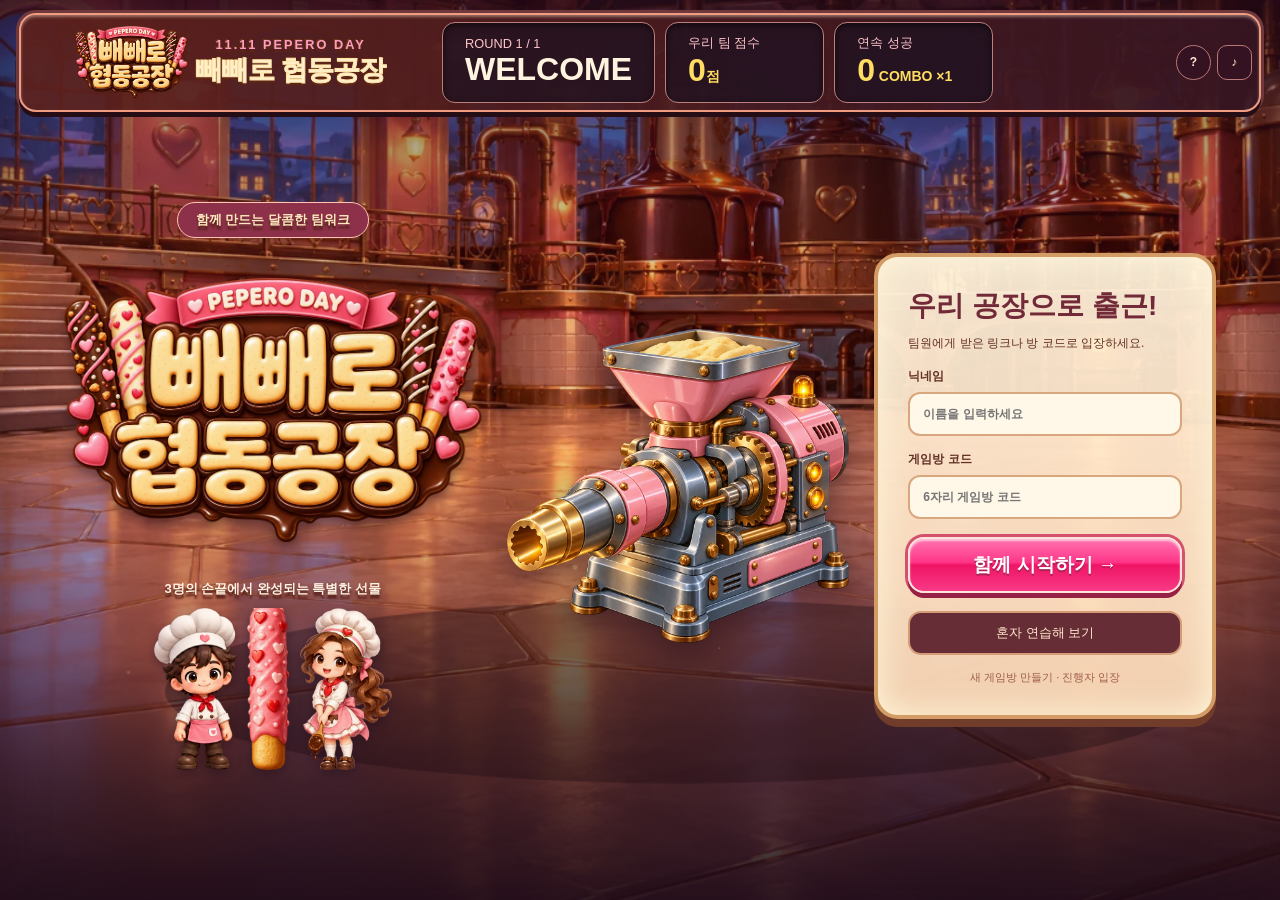
==== commit cddfe3ac: "Deploy scoped dough press animation updates (daa13a670800)" ====
--- a/index.html
+++ b/index.html
@@ -1 +1 @@
-<!doctype html><html lang="ko"><head><meta charset="utf-8"><meta name="viewport" content="width=device-width,initial-scale=1"><title>빼빼로 협동공장</title><link rel="stylesheet" href="./style-7bb417012b5c.css"></head><body><div id="root"></div><script>window.PEPERO_API_URL="https://qsarowamxhwhxdhzqxeh.supabase.co/functions/v1/pepero-game"</script><script type="module" src="./app-7bb417012b5c.js"></script></body></html>+<!doctype html><html lang="ko"><head><meta charset="utf-8"><meta name="viewport" content="width=device-width,initial-scale=1"><title>빼빼로 협동공장</title><link rel="stylesheet" href="./style-daa13a670800.css"></head><body><div id="root"></div><script>window.PEPERO_API_URL="https://qsarowamxhwhxdhzqxeh.supabase.co/functions/v1/pepero-game"</script><script type="module" src="./app-daa13a670800.js"></script></body></html>
--- a/style-daa13a670800.css
+++ b/style-daa13a670800.css
@@ -0,0 +1,450 @@
+@import url('https://fonts.googleapis.com/css2?family=Gowun+Dodum&family=Noto+Sans+KR:wght@400;500;600;700;800;900&display=swap');
+
+.host-route .join-panel form,.host-route .join-panel .or,.host-route .join-panel .practice-button,.host-route .join-panel .admin-entry{display:none}.host-create-card{padding:25px 0 15px}.host-create-card p{line-height:2.6;color:#a88973;font-size:13px;margin-bottom:25px}.host-create-card a{display:block;text-align:center;font-size:11px;color:#bc8b77;margin:18px 0}.host-route .restore-link{margin-top:18px!important}
+:root{--pink:#ed628b;--brown:#55382e;--border:#f0e5dd}*{box-sizing:border-box}body{margin:0;color:var(--brown);background:#fcfaf6;font-family:'Noto Sans KR',sans-serif;font-size:13px}button,input,select{font:inherit}button{cursor:pointer;display:inline-flex;align-items:center;justify-content:center;gap:8px;border:0;background:none;color:inherit;transition:transform .15s,background .2s}button:hover{filter:brightness(.98);transform:translateY(-1px)}button:disabled{opacity:.45;cursor:not-allowed;transform:none}button:focus-visible,a:focus-visible{outline:3px solid #ed8bac;outline-offset:3px}input,select{border:1px solid #eadfd7;border-radius:9px;padding:11px 12px;background:#fffcfa;outline:none;width:100%;color:var(--brown)}input:focus,select:focus{border-color:var(--pink);box-shadow:0 0 0 3px #ed628b12}h1,h2,h3,p{margin:0}b,strong{font-weight:800}a{color:inherit;text-decoration:none}.sidebar{width:210px;position:fixed;inset:0 auto 0 0;padding:36px 23px 22px;background:#fffdf9;border-right:1px solid var(--border);display:flex;flex-direction:column;z-index:10}.brand{display:flex;align-items:center;gap:11px}.brand>b{font-family:'Gowun Dodum',sans-serif;font-size:23px;font-weight:900;letter-spacing:-1.3px;line-height:1.2}.brand>b>span{display:block;color:var(--pink);font-size:20px;letter-spacing:-.8px}.brand-mark{position:relative;width:45px;height:51px;background:#f9d6df;border-radius:12px;color:#dd5980;font-size:20px;display:grid;place-items:center;transform:rotate(-8deg);border:2px solid #fff;box-shadow:0 2px 0 #f1b6c8}.brand-mark span{position:absolute;color:#713c28;font-size:31px;top:19px}.side-divider{height:1px;background:var(--border);margin:30px 0 25px}.nav-label{font-size:9px;color:#b6a094;letter-spacing:1.3px;font-weight:700;padding-left:12px}nav{display:flex;flex-direction:column;gap:8px;margin-top:14px}nav button{padding:14px 13px;justify-content:flex-start;font-weight:600;color:#927e71;border-radius:10px;white-space:nowrap}nav button.active{background:#fce8ed;color:#d94e79;font-weight:800}nav button>svg:last-child:not(:first-child){margin-left:auto}.side-note{margin-top:auto;margin-bottom:50px;text-align:center;background:linear-gradient(#fff4ed,#ffefef);border:1px solid #f5e4dc;border-radius:14px;padding:22px 5px}.side-note>span{font-size:37px;display:block;transform:rotate(-14deg);margin-bottom:10px}.side-note>b{font-size:13px}.side-note p{font-size:11px;color:#a18c7b;line-height:1.9;margin:9px 0}.side-note>div{color:#e8a6b8;letter-spacing:8px}.side-bottom{font-size:10px;color:#978576;text-align:center}.side-bottom small{font-size:8px;display:block;margin-top:12px;letter-spacing:.5px;color:#c0ada0}.status-dot{width:6px;height:6px;background:#7eaf87;border-radius:50%;display:inline-block;flex-shrink:0;margin-right:4px}.status-dot.offline{background:#d3c6bf}.main-shell{margin-left:210px}.topbar{height:75px;display:flex;align-items:center;justify-content:space-between;padding:0 36px;border-bottom:1px solid var(--border);background:#fffdf9}.breadcrumb{display:flex;align-items:center;gap:12px;color:#ab9789;font-size:11px}.breadcrumb b{font-weight:600;color:#735449}.top-actions{display:flex;align-items:center;gap:16px}.date-pill{font-size:10px;font-weight:700;color:#ca7d89;background:#fff0f1;border-radius:20px;padding:6px 11px;display:flex;align-items:center;gap:7px}.icon-button{color:#9b8578;padding:4px}.profile{width:32px;height:32px;background:#f9e5dc;color:#ba7d6c;border-radius:50%;display:grid;place-items:center;font-size:20px}main{padding:30px 36px 15px;max-width:1700px;margin:auto}.page-heading{display:flex;justify-content:space-between;align-items:center;margin-bottom:25px;gap:15px}.eyebrow{font-size:9px;letter-spacing:1.8px;color:#c5907d;font-weight:700}h1{font-size:26px;letter-spacing:-1.3px;margin:7px 0 9px;font-weight:800}h1>span{color:#ed7493;font-size:22px;margin-left:5px}.page-heading p{color:#a18d7f;font-size:11px}.panel{border:1px solid var(--border);border-radius:15px;background:#fffefb;box-shadow:0 3px 8px #6f433003;overflow:hidden}.panel-title{display:flex;align-items:center;justify-content:space-between;font-size:14px;font-weight:800;gap:8px}.panel-title>span:first-child{display:flex;align-items:center;gap:8px}.panel-title svg{color:#d89088}.soft-tag{font-size:9px;color:#bb9480;font-weight:600;background:#fbf3e9;border-radius:20px;padding:5px 9px;white-space:nowrap}.landing-grid{display:grid;grid-template-columns:minmax(0,1.65fr) minmax(310px,1fr);gap:23px;margin-bottom:24px}.hero{height:292px;border-radius:16px;background:#fce0df;position:relative;overflow:hidden;border:1px solid #f4d5cc}.hero-copy{position:relative;padding:29px;z-index:2;width:54%;background:linear-gradient(90deg,#ffe8df 70%,transparent)}.season-tag{font-size:9px;padding:5px 9px;border:1px solid #e8b8aa;background:#ffefdf;border-radius:15px;color:#b3785d;font-weight:700;white-space:nowrap}.hero h2{font-family:'Gowun Dodum',sans-serif;font-size:47px;line-height:1.08;letter-spacing:-2.5px;margin:18px 0 10px;color:#673d2b;font-weight:900;text-shadow:2px 2px 0 #fff4d8;position:relative}.hero h2 strong{font-size:50px}.hero h2 i{position:absolute;font-size:26px;top:5px;left:157px;color:#e98a96;transform:rotate(15deg);text-shadow:none}.hero-copy p{font-size:12px;color:#8b5a47;font-weight:600}.hero-tags{display:flex;gap:6px;margin-top:12px;white-space:nowrap}.hero-tags>span{font-size:9px;padding:4px 7px;border-radius:5px;background:#fff8e8bb;color:#a17762}.hero-art{position:absolute;right:-2px;top:0;width:58%;height:100%;background-image:url('./reference.webp');background-size:auto 1070px;background-position:59% 0;background-repeat:no-repeat;mask-image:linear-gradient(90deg,transparent,black 17%);filter:saturate(.85)}.hero-ribbon{position:absolute;z-index:3;bottom:0;width:100%;background:#7e4939ec;color:#fff5e2;text-align:center;font-size:11px;font-weight:600;padding:9px}.hero-spark{position:absolute;z-index:3;color:#fff4b6;font-size:25px}.s1{right:23px;top:24px}.s2{right:32%;bottom:50px;font-size:35px}.stats-strip{display:flex;border:1px solid var(--border);border-radius:12px;background:#fffefb;margin-top:13px;padding:16px 7px;justify-content:space-around}.stats-strip>div{display:flex;align-items:center;gap:11px;padding:0 10px;border-right:1px solid var(--border);flex:1;justify-content:center}.stats-strip>div:last-child{border:0}.stats-strip svg{color:#d1a178;stroke-width:1.7;width:23px}.stats-strip>div:nth-child(2) svg{color:#e58f9f}.stats-strip span{font-size:9px;color:#ac9483}.stats-strip b{display:block;font-size:13px;margin-top:3px;color:#765444}.stats-strip small{font-size:9px;color:#b09a88;font-weight:400}.join-panel{padding:24px 26px 15px}.tiny-label{font-size:8px;letter-spacing:1.2px;color:#b1a088;font-weight:700}.join-panel h2{font-size:18px;letter-spacing:-.6px;margin-top:11px}.join-panel>p{font-size:10px;color:#ae9787;margin-top:6px}.join-panel form{margin-top:18px}.join-panel label{display:block;font-size:10px;font-weight:700;margin-bottom:12px}.join-panel label span{color:var(--pink)}.join-panel input{display:block;margin-top:6px;padding:11px 12px;font-size:11px;height:39px}.join-panel input::placeholder{color:#c5b4a7}.code-input{letter-spacing:.7px}.primary{background:linear-gradient(#f0799b,#eb5b88);border:1px solid #e95784;box-shadow:0 3px 0 #cc416b15;color:white;border-radius:9px;min-height:41px;padding:10px 17px;font-size:12px;font-weight:700}.primary:hover{background:#e75080}.wide{width:100%;justify-content:center}.primary.wide svg{margin-left:8px}.or{display:flex;gap:10px;align-items:center;color:#c0ac9c;font-size:9px;margin:13px 0 9px;justify-content:center}.or>span{flex:1;height:1px;background:var(--border)}.practice-button{width:100%;padding:9px;border:1px solid #f0d8cc;background:#fff7ec;border-radius:8px;font-size:11px;color:#ad7a58;font-weight:600}.practice-button>svg:last-child{margin-left:auto}.practice-button>svg:first-child{margin-right:auto}.admin-entry{font-size:9px;color:#b7a292;margin:11px auto 0;display:flex;gap:5px}.restore-link{font-size:8px!important;color:#b7a292;text-align:center;margin:5px 0 0!important;cursor:pointer}.restore-link input{display:none!important}.content-grid{display:grid;grid-template-columns:minmax(0,1fr) 310px;gap:23px;align-items:start}.guide{padding:22px}.guide>p{font-size:10px;color:#ac9685;margin-top:8px}.guide-steps{display:grid;grid-template-columns:repeat(3,1fr);gap:13px;margin-top:20px}.guide-step{position:relative;border:1px solid #f2e6d6;background:#fffaf0;border-radius:10px;padding:12px 12px 15px}.step-1{background:#fff4f1;border-color:#f3dfd7}.step-2{background:#fff2f5;border-color:#f4dce2}.step-number{position:absolute;top:10px;left:12px;color:#c28d5e;font-size:11px;font-weight:900;letter-spacing:1px}.step-1 .step-number{color:#ba8b73}.step-2 .step-number{color:#d78c9c}.step-illustration{height:92px;display:flex;align-items:center;justify-content:center;gap:8px;padding-top:8px}.step-illustration .stick-wrap{height:65px;width:23px;transform:rotate(-17deg)}.step-illustration .stick-wrap:nth-child(2){transform:rotate(17deg)}.step-illustration .gift-box{transform:rotate(-8deg);width:44px;height:65px}.choco-pot{font-size:40px;transform:rotate(-8deg)}.guide-step h3{font-size:13px;display:flex;align-items:center;gap:7px;white-space:nowrap;margin-bottom:7px}.guide-step h3 span{font-size:7px;letter-spacing:.6px;color:#c0a58d}.guide-step p{font-size:9px;line-height:1.9;color:#a58a77}.step-arrow{position:absolute;right:-17px;top:65px;border:1px solid #f3e3d9;background:#fffcf8;border-radius:50%;padding:4px;color:#d0a88d;z-index:2}.guide-details{padding-top:24px}.guide-details h3{margin:18px 0 8px;font-size:16px}.guide-details p{line-height:2;color:#927c70;max-width:800px}.event-banner{margin-top:20px;display:flex;align-items:center;padding:18px 24px;border-radius:13px;background:linear-gradient(105deg,#fff5db,#fff0d3 65%,#ffe7b6);border:1px solid #f3e3bf;position:relative;overflow:hidden;height:114px}.event-icon{font-size:33px;margin-right:18px}.event-banner span{font-size:9px;color:#bb9155}.event-banner h3{font-size:17px;color:#997039;margin:4px 0 7px;letter-spacing:-.5px}.event-banner p{font-size:9px;color:#b49669}.gold-sticks{display:flex;gap:10px;margin-left:auto;transform:rotate(24deg);margin-right:12px}.gold-sticks .stick-wrap{height:94px;width:22px}.ranking{padding:21px 20px 0}.live{display:inline-flex;align-items:center;gap:5px;color:#c28173;font-size:8px;letter-spacing:1px;font-weight:700}.live i{width:5px;height:5px;border-radius:50%;background:#ee7a92}.ranking .muted{color:#bba18c;font-size:9px;margin-top:11px;display:flex;justify-content:space-between}.rank-row{display:flex;align-items:center;gap:11px;padding:16px 0 12px;border-bottom:1px dashed #eee2d7;transition:all .4s}.rank-row:last-of-type{border:0}.medal{font-size:21px;width:24px;text-align:center;line-height:1;flex-shrink:0}.medal-3,.medal-4,.medal-5{font-size:14px;font-weight:700;color:#c2ad98}.rank-name{flex:1;min-width:0}.rank-name b{font-size:11px;display:flex;align-items:center;gap:5px;white-space:nowrap}.rank-name em{font-size:7px;font-style:normal;color:#dc6a8d;background:#fff0f4;padding:2px 4px;border-radius:4px}.rank-name small{font-size:8px;color:#b49d8a;display:block;margin:4px 0}.rank-name small>span{margin-left:7px}.rank-track{height:4px;background:#f4ede3;border-radius:8px;overflow:hidden;margin-top:6px}.rank-track i{display:block;background:#efcc81;height:100%;border-radius:8px;transition:width .5s}.rank-row:nth-of-type(4) .rank-track i{background:#e4ae9a}.rank-row:nth-of-type(n+5) .rank-track i{background:#d2c2b2}.rank-row>strong{font-size:15px;white-space:nowrap}.rank-row>strong>small{font-size:9px;font-weight:400;color:#ae9583;margin-left:3px}.ranking-foot{font-size:8px;color:#b09a88;background:#faf6ee;margin:15px -20px 0;padding:11px 8px;display:flex;align-items:center;justify-content:center;gap:7px}.my-team{background:#fff4f6;margin:0 -10px;padding-left:10px;padding-right:10px;border-radius:8px}.page-footer{display:flex;align-items:center;gap:5px;color:#bfaa98;font-size:9px;margin:26px 0 2px}.page-footer svg{color:#dca4a5}.page-footer>span{margin-left:auto;font-size:8px;letter-spacing:1px;color:#c8b7a6}
+.biscuit{height:100%;width:18px;margin:auto;border:1px solid #bd854c;background:linear-gradient(90deg,#dfa96b,#f4cd92 45%,#e8b777);border-radius:7px;position:relative;box-shadow:inset 2px 0 0 #ffe2ad,1px 2px 0 #9e6b3820}.biscuit.shape-1{width:26px}.biscuit.shape-2:before{content:'♥';position:absolute;top:-15px;left:-10px;font-size:38px;color:#e8b571;line-height:1;text-shadow:0 -1px #c89559}.biscuit.shape-3:before{content:'★';position:absolute;top:-14px;left:-10px;font-size:39px;color:#e8b571;line-height:1;text-shadow:0 -1px #c89559}.chocolate{position:absolute;top:0;left:-1px;right:-1px;border-radius:6px 6px 5px 5px;box-shadow:inset 2px 1px 1px #ffffff55;overflow:hidden}.chocolate span{position:absolute;font-size:9px;color:#ffbdc4;line-height:1}.chocolate span:nth-child(even){color:#fff4d9}.stick-wrap{height:95px;width:35px;position:relative;padding-top:8px;flex-shrink:0}.stick-wrap.small{height:41px;width:19px;transform:rotate(30deg);padding:0}.small .biscuit{width:9px;border-radius:4px}.small .biscuit:before{font-size:18px;left:-4px;top:-7px}.small .chocolate span{font-size:4px}.golden .biscuit{box-shadow:0 0 15px #ffd45c;background:linear-gradient(90deg,#db9b28,#ffe17c,#dba535)}.gold-stars{position:absolute;right:-9px;top:15px;color:#e6ad31;font-size:22px;animation:twinkle 1.4s infinite}.gift-box{width:47px;height:73px;border:1px solid #df82a3;background:linear-gradient(110deg,#ffd3e1,#ed88ab);border-radius:3px;box-shadow:5px 1px 0 #e98db0,6px 2px 0 #c1748c;position:relative;display:flex;flex-direction:column;align-items:center;justify-content:center;color:#ed6293;font-size:24px;flex-shrink:0;transform:rotate(-4deg)}.gift-box:before{content:'';height:100%;width:8px;background:#ffffff55;position:absolute;left:8px}.gift-box:after{content:'♡';position:absolute;top:4px;right:5px;font-size:13px;color:#fff3f0}.gift-box span{font-size:6px;letter-spacing:1px;color:#fff6ec;z-index:1}.box-1{background:linear-gradient(110deg,#ec8a94,#c73f58);border-color:#b84058;box-shadow:5px 1px 0 #ad354b,6px 2px 0 #8b293d;color:#ffe4d7}.box-2{background:linear-gradient(110deg,#ac7861,#5d342c);border-color:#6c4031;box-shadow:5px 1px 0 #4e3028,6px 2px 0 #3d241f;color:#f9b8bc}.box-3{background:linear-gradient(110deg,#fff2e3,#fff8ea);border-color:#e4bba4;box-shadow:5px 1px 0 #ebd5c6,6px 2px 0 #cfb49f;color:#ee99aa}.outline-button{border:1px solid #e9dace;border-radius:8px;background:#fffcf7;padding:9px 12px;font-size:11px;white-space:nowrap}.error-bar{display:flex;gap:10px;align-items:center;padding:12px 16px;background:#fff0ee;color:#c76353;border:1px solid #f0bdb3;border-radius:10px;margin-bottom:16px}.error-bar button{margin-left:auto}.toast{position:fixed;left:50%;bottom:35px;transform:translateX(-50%);z-index:90;background:#714534;color:#fff7e4;border:1px solid #8e6351;border-radius:15px;padding:17px 26px;box-shadow:0 10px 40px #613c3a30;font-size:14px;font-weight:700;display:flex;gap:12px;align-items:center;animation:pop .3s}.modal-backdrop{position:fixed;inset:0;background:#50362e55;backdrop-filter:blur(5px);z-index:80;display:grid;place-items:center;padding:20px}.mini-modal{position:relative;text-align:center;padding:35px;max-width:470px;width:100%;box-shadow:0 20px 70px #4a231b30}.mini-modal h2{font-size:23px;letter-spacing:-1px;margin:10px 0}.mini-modal p{color:#a48b7c;font-size:12px;line-height:1.9;margin:15px 0 22px}.mini-modal>.primary{margin-top:15px}.mini-modal small{display:block;color:#b3a090;margin-top:15px;font-size:10px}.modal-emoji{font-size:45px}.close{position:absolute;top:16px;right:16px;color:#baa595}.admin-key-note{padding:16px;background:#fff5e7;border-radius:8px;color:#aa8863;font-size:11px;line-height:1.9}.admin-key-note svg{display:inline;margin-right:5px}.loading{padding:40px;display:flex;justify-content:center;gap:15px;align-items:center}.loading button{text-decoration:underline}.spin{animation:spin 2s linear infinite}.game-status{display:flex;align-items:center;justify-content:space-between;background:#fff4eb;border:1px solid #efdaca;border-radius:12px;padding:15px 20px;margin-bottom:20px;gap:15px}.game-status>div:first-child{display:flex;align-items:center;gap:16px}.game-status b{font-size:14px}.status-metrics{display:flex;align-items:center;gap:25px}.status-metrics>span{display:flex;align-items:center;gap:7px;font-size:11px;color:#9d7d64}.status-metrics strong{font-size:22px;color:#724c34;font-variant-numeric:tabular-nums}.status-metrics .score strong{color:var(--pink);margin-left:5px}.last-chance{border:2px solid #e7b34b;background:#fff2ce;box-shadow:0 0 14px #f6c65140}.lobby-avatars{display:flex;justify-content:space-around;text-align:center;padding:30px 15px 35px;gap:15px}.lobby-avatars>div{flex:1}.lobby-avatars h3{font-size:15px;margin:12px 0 7px}.lobby-avatars small{color:#b8a08d;font-size:10px}.lobby-avatars em{display:block;font-size:10px;font-style:normal;color:#de6a8d;margin-top:8px}.lobby>.panel:first-child{padding:23px}.lobby .guide{border:0;box-shadow:none;padding:10px 0 0}.role-tag{font-size:10px;padding:5px 10px;border-radius:5px;background:#fff0d9;color:#bc8c53;display:inline-block}.role-tag.role-1{background:#fce5e1;color:#bf8673}.role-tag.role-2{background:#fce8ef;color:#d98ca2}.waiting-message{display:flex;align-items:center;justify-content:center;gap:8px;font-size:11px;color:#bb9273;padding:15px;border:1px dashed #e9d6c6;border-radius:10px;margin-bottom:15px}.avatar{height:100px;width:85px;position:relative;margin:0 auto 10px}.face{font-size:55px;position:absolute;top:18px;left:8px;line-height:1;z-index:2}.chef-hat{position:absolute;top:-3px;left:16px;font-size:57px;color:#fff7ed;line-height:1;text-shadow:0 -1px #d0a492,1px 0 #cfa394,-1px 0 #cfa394;z-index:3;transform:rotate(-8deg)}.chef-hat:after{content:'♥';position:absolute;color:#f294a8;font-size:16px;left:17px;top:14px}.apron{position:absolute;bottom:0;left:15px;width:55px;height:33px;border:1px solid #d2917d;background:#ffe3b9;border-radius:18px 18px 6px 6px;text-align:center;font-size:21px;color:#e17c8a;z-index:3}.role-1 .apron{background:#ffcad7}.role-2 .apron{background:#fff0e6}.working{animation:bob .65s infinite alternate}.play-grid{grid-template-columns:minmax(0,1fr) 290px;gap:19px}.conveyor-panel{padding:20px 20px 0}.stations{display:flex;justify-content:space-between;align-items:start;gap:12px;margin-top:23px;padding:0 4px 12px}.station{position:relative;flex:1;min-width:0;text-align:center}.station-label{display:flex;align-items:center;justify-content:center;gap:4px;background:#fff1de;font-size:10px;font-weight:700;padding:7px 5px;border-radius:6px;color:#a77b53;position:relative}.station:nth-child(2) .station-label{background:#fce8e0;color:#bb7e64}.station:nth-child(3) .station-label{background:#fce8ef;color:#c87791}.station-label>small{font-size:6px;color:#e96b8c;position:absolute;top:-5px;right:4px;background:#fff3f7;padding:1px 3px;border-radius:3px}.station .avatar{transform:scale(.85);height:86px;margin-top:6px;margin-bottom:2px}.station b{font-size:11px;display:block}.station>small{font-size:8px;display:block;color:#b69b83;margin:5px 0}.queue-badge{border:1px solid #ebdfd2;background:#faf5ed;border-radius:5px;padding:3px 8px;font-size:8px;color:#b19173;display:inline-block}.station-arrow{position:absolute;right:-13px;top:96px;font-size:26px;color:#e4c3a7}.finish-station{width:60px;align-self:center;text-align:center;padding-top:40px}.finish-station>div{font-size:36px}.finish-station b{display:block;font-size:11px}.finish-station>span{font-size:9px;color:#b9a08c}.belt{height:59px;margin:0 -20px;background:#e5ccad;position:relative;border-top:4px solid #c5a788;border-bottom:5px solid #bfa183;overflow:hidden}.belt-track{position:absolute;inset:0;background:repeating-linear-gradient(90deg,#f0ddc4 0 38px,#ceb79c 39px 42px);animation:belt 2s linear infinite}.rush .belt-track{animation-duration:.7s}.belt-product{position:absolute;top:4px;display:flex;align-items:end;gap:2px;transition:left .7s}.belt-product span{font-size:7px;color:#8b6b51}.workstation{margin-top:19px}.workstation>.panel-title{background:#fff7ef;padding:17px 20px;border-bottom:1px solid var(--border)}.nickname{font-size:10px;font-weight:500;color:#af8e74;display:flex;align-items:center;gap:6px}.work-content{display:grid;grid-template-columns:158px minmax(0,1fr);gap:21px;padding:20px}.order-card{background:#fff9ed;border:1px solid #efdfc7;border-radius:9px;overflow:hidden}.order-kicker{display:flex;align-items:center;justify-content:center;gap:7px;background:#f8e9cd;border-bottom:1px solid #eddbc0;font-size:11px;padding:10px;font-weight:800;color:#9b754d}.order-product{display:flex;gap:16px;height:125px;align-items:center;justify-content:center}.order-product>.stick-wrap{height:92px;width:25px;transform:rotate(-22deg)}.order-product .gift-box{width:36px;height:59px;transform:rotate(7deg);font-size:21px}.order-product .gift-box span{font-size:4px}.order-card dl{padding:0 12px;margin:0}.order-card dl>div{display:flex;justify-content:space-between;font-size:9px;border-bottom:1px dashed #eddfca;padding:7px 0;gap:8px}.order-card dt{color:#b49a7d}.order-card dd{font-weight:700;margin:0}.order-footer{padding:9px 5px;text-align:center;font-size:8px;color:#be9b73;margin-top:6px;background:#fcf1da}.gold-order{border-color:#dfb75b;box-shadow:0 0 12px #edd68a35}.gold-label{font-size:9px;color:#b78c24;background:#fff0bc;padding:5px;border-radius:5px;display:block;text-align:center}.work-controls h3{font-size:11px;font-weight:700;display:flex;gap:8px;align-items:center;margin:2px 0 14px;letter-spacing:-.3px}.work-controls h3 span{color:#df8b91;background:#fff0f2;padding:2px 5px;border-radius:4px;font-size:9px}.shape-options,.box-options{display:grid;grid-template-columns:repeat(4,1fr);gap:8px}.shape-options button,.box-options button{position:relative;display:flex;flex-direction:column;gap:7px;border:1px solid #eee1d1;border-radius:8px;background:#fffbf2;padding:14px 6px 10px;font-size:9px;color:#ac8969}.shape-options .stick-wrap{height:80px;width:28px;margin-bottom:5px}.shape-options button>svg{position:absolute;right:4px;top:5px;color:#de7d96}.shape-options button.selected,.box-options button.selected,.coat-options button.selected,.topping-options button.selected{border:1.5px solid #ee87a3;background:#fff2f5;color:#ce6182}.shape-options b{font-size:9px}.work-tip{display:flex;align-items:center;gap:6px;font-size:9px;background:#fcf6ed;color:#b89d82;padding:11px 9px;border-radius:6px;line-height:1.6;margin:15px 0}.work-tip>span{font-size:15px;color:#dba1a4}.work-controls>.primary{font-size:11px;min-height:39px}.timing{height:40px;background:#f2e4d4;position:relative;border:1px solid #e0c8ae;border-radius:8px;margin:20px 0 39px;overflow:visible}.timing>span{position:absolute;top:0;bottom:0;background:repeating-linear-gradient(45deg,#9dc299 0 7px,#b5d1ad 7px 14px);border-left:2px solid #81a67d;border-right:2px solid #81a67d}.timing i{position:absolute;top:-7px;width:5px;height:51px;background:#d75f82;border:2px solid #fff8ef;border-radius:4px;box-shadow:0 1px 3px #81413950;transform:translateX(-50%)}.timing b{position:absolute;font-size:9px;bottom:-24px;left:0;right:0;color:#ad8c73;font-weight:400;text-align:center}.empty-order{text-align:center;padding:25px 5px;color:#b3a18b;font-size:10px;min-height:252px}.empty-order svg{margin:20px auto;width:30px;height:30px;color:#d3c0a5}.empty-order p{margin-bottom:10px}.empty-order small{font-size:8px}.team-footer{display:flex;align-items:center;justify-content:space-between;gap:10px;margin-top:14px;padding:13px 15px;background:#fffdf9;border:1px solid var(--border);border-radius:10px}.team-footer>div{font-size:9px;color:#b59d87}.team-footer b{display:block;margin:5px 0 0 10px;font-size:9px;color:#ac917b;font-weight:500}.sos-button{font-size:10px;background:#fff0ed;border:1px solid #f0ccc2;border-radius:7px;color:#d47965;padding:9px 10px;font-weight:700;white-space:nowrap}.sos-button span{font-size:8px;padding-left:4px;font-weight:500;color:#c99380}.game-right>.panel{margin-bottom:17px}.game-right .rank-row{padding-top:12px;padding-bottom:10px}.combo-card{padding:20px;text-align:center;background:linear-gradient(130deg,#fff9ec,#fff0de)}.combo-card>span{font-size:10px;color:#b3936b}.combo-card>div:nth-child(2){font-size:11px;color:#c89957;margin:7px 0}.combo-card b{font-size:33px;color:#d89541;margin-right:3px}.combo-card p{font-size:8px;color:#b49a7e}.combo-dots{display:flex;justify-content:center;gap:5px;margin-top:12px}.combo-dots i{width:12px;height:7px;border-radius:2px;background:#efdfc7}.combo-dots .filled{background:#ecb956}.activity-card{padding:17px}.activity-card .panel-title{font-size:11px}.activity-card p{font-size:9px;color:#a98d73;line-height:1.8;padding:8px 0;display:flex;align-items:center;gap:6px;border-bottom:1px dashed #eee1d1}.activity-card p:last-child{border:0}.activity-card p>svg{color:#db91a2;flex-shrink:0}.coat-options,.topping-options{display:grid;grid-template-columns:repeat(4,1fr);gap:7px}.coat-options button,.topping-options button{display:flex;flex-direction:column;padding:8px 3px;border:1px solid #eddfd2;border-radius:8px;font-size:8px;gap:6px}.coat-options i{width:28px;height:28px;border:2px solid #ffffff88;border-radius:50%;box-shadow:0 0 0 1px #d5b9a3}.topping-options{margin-top:8px}.topping-options span{font-size:20px}.box-options button{font-size:8px;padding:16px 0 10px}.box-options .gift-box{width:28px;height:48px;margin-bottom:8px;font-size:17px}.box-options .gift-box span{font-size:3px}.drag-board{height:132px;position:relative;border:1px dashed #e4cdbb;background:#fff9f0;border-radius:9px;margin:12px 0 15px;touch-action:none;cursor:grab;display:flex;align-items:center;justify-content:space-between;padding:12px 20px 25px;user-select:none}.drag-start{width:35px;display:flex;justify-content:center;z-index:1;pointer-events:none}.drag-board .stick-wrap{height:70px;transform:rotate(90deg);margin-left:16px;pointer-events:none}.coat-track{position:absolute;top:42%;left:8%;right:8%;height:20px;border-radius:10px;border:2px solid #d9b191;pointer-events:none}.drag-board svg{position:absolute;inset:0;width:100%;height:100%;pointer-events:none;z-index:2}.drag-board small{position:absolute;bottom:8px;left:0;right:0;text-align:center;font-size:8px;color:#ba9980;pointer-events:none}.drag-board .gift-box{width:38px;height:65px;pointer-events:none;transform:none}.drag-arrow{font-size:34px;color:#ebc9ac}.support-popup{position:fixed;bottom:22px;right:28px;z-index:50;display:flex;align-items:center;gap:14px;background:#fff5ee;border:1px solid #efae97;box-shadow:0 10px 30px #a66e4725;border-radius:12px;padding:20px}.support-popup>svg{color:#d77d62}.support-popup b{font-size:12px}.support-popup p{font-size:10px;color:#ba967c;margin-top:6px}.support-popup .primary{font-size:11px}.jam-popup{bottom:110px}.pause-banner{position:fixed;top:76px;left:210px;right:0;text-align:center;display:flex;align-items:center;justify-content:center;gap:8px;padding:12px;background:#f9e9c2;color:#9d7939;z-index:40;font-size:13px;font-weight:700}.countdown-overlay{position:fixed;inset:0;background:#58372deb;z-index:70;color:#fff3db;display:flex;flex-direction:column;align-items:center;justify-content:center;backdrop-filter:blur(8px)}.countdown-overlay>span{font-size:20px}.countdown-overlay>b{font-size:160px;font-weight:900;line-height:1.4;color:#ffc0d1;text-shadow:0 9px 0 #e4658c}.countdown-overlay h2{font-size:19px;letter-spacing:5px}.practice-roles{display:flex;align-items:center;gap:8px;background:#f8f1e7;padding:10px 14px;border-radius:9px;margin-bottom:18px}.practice-roles>span{font-size:10px;margin-right:auto;color:#a28a73}.practice-roles button{font-size:10px;padding:7px 12px;background:#fffbf5;border:1px solid #e4d8c8;border-radius:6px}.practice-roles button.selected{background:#fbe1e9;border-color:#eda7bc;color:#cf6384}.round-end{text-align:center;padding:45px 20px;margin-top:20px}.round-end>span{font-size:45px}.round-end h2{font-size:20px;margin:20px 0 10px}.round-end p{font-size:12px;color:#aa8f77;margin-bottom:20px}.round-end>b{font-size:21px;color:#dc6b8b}.large-rank{max-width:950px;margin:auto}.board-top{display:flex;justify-content:space-between;align-items:center;margin-bottom:18px}.board-top h2{font-size:19px}.board-top h2 span{font-size:10px;margin-left:15px;color:#b69c86}.large-rank .rank-row{padding:20px 10px}.large-rank .rank-name b{font-size:19px}.large-rank .rank-name small{font-size:11px}.large-rank .rank-row>strong{font-size:30px}.large-rank .rank-track{height:8px}.board-mode .sidebar,.board-mode .topbar{display:none}.board-mode .main-shell{margin:0}.board-mode .large-rank{max-width:1250px}.board-mode .rank-row{padding:24px 15px}.board-mode .rank-name b{font-size:25px}.admin-grid{display:grid;grid-template-columns:1fr 265px;gap:20px;margin-bottom:20px}.admin-control,.admin-tools{padding:22px}.admin-buttons{display:flex;gap:10px;flex-wrap:wrap;margin:20px 0}.settings-row{display:flex;gap:12px;align-items:end;flex-wrap:wrap;border-top:1px solid var(--border);padding-top:20px}.settings-row label{font-size:10px;flex:1;min-width:95px;color:#ab9078}.settings-row input{display:block;margin-top:7px;padding:8px}.settings-row .check-label{display:flex;align-items:center;gap:5px;flex:0;white-space:nowrap;margin-bottom:10px}.check-label input{width:auto;margin:0;accent-color:var(--pink)}.manual-events{display:flex;gap:10px;align-items:center;border-top:1px solid var(--border);margin-top:20px;padding-top:17px;flex-wrap:wrap}.manual-events>span{font-size:10px;color:#b29980}.manual-events button{font-size:10px}.admin-tools h3{font-size:14px;margin-bottom:12px}.admin-tools p{font-size:10px;color:#ae947c;margin-bottom:17px}.admin-tools>button{display:flex;width:100%;font-size:10px;margin-bottom:10px}.danger-button{border:1px solid #eecac4;border-radius:8px;color:#c47565;padding:9px}.team-grid{display:grid;grid-template-columns:repeat(3,1fr);gap:18px}.admin-team{padding:18px}.team-card-head{display:flex;justify-content:space-between;margin-bottom:12px}.team-card-head span{font-size:9px;letter-spacing:1px;color:#be9d83}.team-card-head b{font-size:13px;color:var(--pink)}.admin-team>input{font-size:15px;font-weight:800;background:transparent;padding:7px 0;border:0;border-bottom:1px solid var(--border);border-radius:0}.team-slots>div{display:flex;align-items:center;gap:8px;margin:15px 0}.slot-icon{width:28px;height:28px;background:#fff0d6;display:grid;place-items:center;border-radius:8px;color:#b99365;font-size:11px;font-weight:700}.slot-icon.role-1{background:#fae5df;color:#c28b77}.slot-icon.role-2{background:#fce5ed;color:#cf849c}.team-slots>div>div{flex:1}.team-slots small{display:block;color:#b79c84;font-size:8px}.team-slots b{font-size:11px;display:block;margin-top:3px}.team-slots select{width:76px;padding:5px 2px;font-size:8px}.team-production{display:flex;justify-content:space-between;border-top:1px dashed #eddfd0;padding-top:12px}.team-production span{font-size:9px;color:#b49a80}.team-production b{color:#95724e;margin-left:2px}.admin-team>p,.admin-team details{font-size:9px;color:#b3967b;margin-top:10px}.admin-team details p{font-size:9px;padding:5px;border-bottom:1px solid #eee1d2}.admin-team summary{cursor:pointer}.ceremony{text-align:center;padding:40px;position:relative;background:radial-gradient(ellipse at top,#fff1db,transparent 70%),#fffdfa}.confetti{font-size:30px;letter-spacing:25px;color:#ed9caa;animation:twinkle 3s infinite;margin-bottom:20px}.ceremony h2{font-size:32px;letter-spacing:-1px;margin:15px 0 10px}.ceremony>p{font-size:12px;color:#b49b82}.podium{display:flex;align-items:end;justify-content:center;gap:20px;margin:45px 0 25px}.podium-card{width:230px;padding:25px 16px;border:1px solid #e6d6c3;background:#faf4e9;border-radius:15px;animation:reveal 1s both}.podium-card>span{font-size:55px;display:block}.podium-card>small{font-size:10px;color:#b49673;display:block;margin:12px 0}.podium-card h3{font-size:20px;letter-spacing:-.7px;margin-bottom:10px}.podium-card>b{font-size:32px;color:#b28b56;display:block}.podium-card>b small{font-size:11px}.podium-card>div{font-size:9px;color:#b69b7d;margin-top:10px}.place-0{padding-top:45px;padding-bottom:35px;background:linear-gradient(#fff1c8,#ffebbd);border-color:#e3bc60;box-shadow:0 0 40px #f9df9b35}.place-0>b{color:#c7952c}.special-awards{display:flex;justify-content:center;gap:15px;margin:30px 0}.special-awards>div{display:flex;flex-direction:column;align-items:center;gap:8px;background:#fff5ee;border:1px solid #eedccb;padding:17px 23px;border-radius:10px}.special-awards svg{color:#d9a167}.special-awards small{font-size:9px;color:#b69a7d}.special-awards b{font-size:12px}.all-results{max-width:650px;margin:30px auto 0;text-align:left}@keyframes belt{to{transform:translateX(42px)}}@keyframes bob{to{translate:0 -4px}}@keyframes twinkle{50%{opacity:.5;filter:brightness(1.2)}}@keyframes spin{to{rotate:360deg}}@keyframes pop{from{opacity:0;bottom:20px}}@keyframes reveal{from{opacity:0;transform:translateY(30px)}to{opacity:1;transform:translateY(0)}}
+@media(min-width:1500px){.sidebar{width:240px;padding-left:30px;padding-right:30px}.main-shell{margin-left:240px}main{padding:36px 45px}.topbar{padding:0 45px}.hero{height:330px}.hero-copy{padding:34px}.hero h2{font-size:56px}.hero h2 strong{font-size:60px}.hero-art{background-size:auto 1220px}.join-panel{padding:28px 32px}.join-panel form{margin-top:24px}.join-panel input{height:45px}.landing-grid{grid-template-columns:1.9fr 1fr}.content-grid{grid-template-columns:minmax(0,1fr) 350px}.guide-steps{gap:20px}.step-illustration{height:113px}.guide-step{padding:17px}.guide-step p{font-size:11px}.guide-step h3{font-size:15px}.ranking .rank-row{padding:20px 0 14px}.rank-name b{font-size:13px}.rank-name small{font-size:9px}.rank-row>strong{font-size:18px}.play-grid{grid-template-columns:minmax(0,1fr) 320px}.work-content{grid-template-columns:190px minmax(0,1fr);padding:25px;gap:25px}.shape-options .stick-wrap{height:105px}.order-product{height:150px}.work-controls h3{font-size:13px}.shape-options b{font-size:11px}.station .avatar{transform:scale(1);height:100px}.station-label{font-size:12px}.station b{font-size:13px}.station>small{font-size:10px}.pause-banner{left:240px}}
+@media(max-width:1200px){.sidebar{width:175px;padding:28px 15px}.main-shell{margin-left:175px}.brand>b{font-size:20px}.brand>b>span{font-size:18px}.topbar{padding:0 25px}main{padding:25px}.landing-grid{grid-template-columns:1.45fr 1fr;gap:18px}.hero-copy{padding-left:20px;width:59%}.hero h2{font-size:42px}.hero h2 strong{font-size:44px}.hero h2 i{left:140px}.hero-art{width:57%;background-position:58% 0}.hero-tags{gap:4px}.hero-tags>span{font-size:8px;padding:3px 5px}.join-panel{padding:23px 20px 15px}.join-panel h2{font-size:16px}.content-grid{grid-template-columns:minmax(0,1fr) 265px;gap:18px}.guide{padding:18px}.guide-step{padding-left:9px;padding-right:8px}.guide-step h3{font-size:11px;gap:4px}.guide-step h3 span{font-size:6px}.guide-step p{font-size:8px}.guide-steps{gap:11px}.ranking{padding:18px 16px 0}.rank-row{gap:8px}.ranking-foot{margin-left:-16px;margin-right:-16px}.play-grid{grid-template-columns:minmax(0,1fr) 250px;gap:15px}.work-content{grid-template-columns:135px minmax(0,1fr);gap:14px;padding:15px}.work-controls h3{font-size:10px}.shape-options,.box-options{gap:5px}.station-label{font-size:9px}.station-label>svg{width:12px}.finish-station{width:40px}.station .avatar{width:76px}.stations{gap:10px}.conveyor-panel{padding-left:15px;padding-right:15px}.panel-title{font-size:12px}.team-footer{padding:10px}.sos-button{font-size:9px}.admin-grid{grid-template-columns:1fr 220px}.admin-control,.admin-tools{padding:18px}.admin-buttons .outline-button,.admin-buttons .primary{font-size:10px;padding:9px}.team-grid{grid-template-columns:repeat(2,1fr)}.pause-banner{left:175px}}
+@media(max-width:1000px){.sidebar{width:78px;padding:26px 12px}.brand{justify-content:center}.brand>b,.side-note,.nav-label,.side-bottom{display:none}.brand-mark{width:41px}.side-divider{margin:24px 0}nav button{font-size:0;padding:15px;justify-content:center}nav button>svg:last-child:not(:first-child){display:none}nav button>svg{width:20px;flex-shrink:0}.main-shell{margin-left:78px}.page-heading h1{font-size:23px}.landing-grid{grid-template-columns:1.3fr 1fr}.hero-copy{padding-left:18px}.hero h2{font-size:37px}.hero h2 strong{font-size:41px}.hero h2 i{left:125px}.hero-copy p{font-size:10px}.season-tag{font-size:8px}.stats-strip>div{gap:6px;padding:0 6px}.stats-strip svg{width:18px}.stats-strip b{font-size:10px}.stats-strip small{font-size:7px}.pause-banner{left:78px}.play-grid{grid-template-columns:minmax(0,1fr) 230px}.station .avatar{scale:.85}.station-label{font-size:8px}.station-label svg{display:none}.station>small{font-size:7px}.work-content{grid-template-columns:115px minmax(0,1fr);gap:12px;padding:12px}.order-card dl{padding:0 8px}.order-card dl>div{font-size:8px}.order-product{gap:12px}.shape-options .stick-wrap{height:65px}.shape-options b{font-size:8px}.work-tip{font-size:8px}.team-footer>div{max-width:170px}.game-status{padding:13px}.status-metrics{gap:14px}.game-status b{font-size:11px}.admin-grid{grid-template-columns:1fr}.admin-tools{display:flex;align-items:center;gap:15px;flex-wrap:wrap}.admin-tools>button{width:auto;margin:0}.admin-tools h3,.admin-tools p{margin:0}}
+@media(max-width:800px){.landing-grid{grid-template-columns:1fr}.hero{height:300px}.hero-copy{padding:30px;width:55%}.hero h2{font-size:48px}.hero h2 strong{font-size:52px}.hero h2 i{left:170px}.hero-art{background-size:auto 1100px;background-position:59% 0}.join-panel{padding:25px}.join-panel form{display:flex;gap:12px;flex-wrap:wrap}.join-panel label{flex:1;min-width:150px;margin:0}.join-panel h2{font-size:20px}.content-grid{grid-template-columns:1fr}.game-right{display:grid;grid-template-columns:1fr 1fr;gap:15px}.game-right>.ranking{grid-row:span 2}.game-right>.panel{margin:0}.guide-step p{font-size:10px}.guide-step h3{font-size:14px}.guide-step h3 span{font-size:7px}.guide-step{padding:15px}.step-illustration{height:100px}.rank-name b{font-size:12px}.work-content{grid-template-columns:160px minmax(0,1fr);gap:20px;padding:20px}.shape-options .stick-wrap{height:85px}.order-card dl>div{font-size:10px}.work-controls h3{font-size:11px}.work-tip{font-size:10px}.shape-options b{font-size:10px}.station .avatar{scale:1;transform:scale(.9)}.station-label{font-size:11px}.station-label svg{display:block}.station>small{font-size:9px}.ceremony{padding:25px}.podium{gap:10px}.podium-card{width:31%;padding:20px 8px}.podium-card h3{font-size:16px}.podium-card>div{font-size:7px}.special-awards{gap:8px}.special-awards>div{padding:12px}.page-footer>span{display:none}}
+@media(max-width:550px){.sidebar{display:none}.main-shell{margin-left:0}.topbar{height:58px;padding:0 18px}.breadcrumb{font-size:9px;gap:7px}.date-pill{display:none}main{padding:20px 15px 12px}.top-actions{gap:13px}.page-heading{align-items:start;margin-bottom:20px}.page-heading h1{font-size:22px;line-height:1.45;letter-spacing:-1px}.page-heading p{font-size:10px;line-height:1.7}.eyebrow{font-size:7px;letter-spacing:1.5px}.page-heading>.outline-button{font-size:8px;padding:8px;flex-wrap:wrap;min-width:90px}.hero{height:280px}.hero-copy{padding:26px 20px;width:60%}.hero h2{font-size:43px}.hero h2 strong{font-size:47px}.hero h2 i{left:148px}.hero-art{width:57%;background-size:auto 1030px;background-position:58% 0}.hero-copy p{font-size:11px}.hero-ribbon{font-size:9px}.season-tag{font-size:8px}.hero-tags>span{font-size:7px}.stats-strip{padding:14px 4px}.stats-strip>div{gap:7px;padding:0 3px}.stats-strip svg{width:18px}.stats-strip b{font-size:10px}.stats-strip small{display:none}.stats-strip span{font-size:8px}.join-panel{padding:23px}.join-panel label{min-width:100%}.join-panel form{gap:14px}.guide{padding:16px}.guide .panel-title{font-size:12px}.soft-tag{font-size:7px;padding:4px 7px}.guide-steps{gap:8px}.guide-step{padding:13px 7px}.guide-step h3{font-size:11px;display:block;text-align:center}.guide-step h3 span{display:block;font-size:6px;margin-top:4px}.guide-step p{font-size:8px;text-align:center;line-height:1.8;letter-spacing:-.3px}.step-illustration{height:90px}.step-number{font-size:8px;left:8px;top:8px}.step-illustration .stick-wrap{height:58px;width:20px}.step-arrow{right:-12px;padding:2px}.step-arrow svg{width:12px;height:12px}.event-banner{padding:16px}.event-icon{font-size:25px;margin-right:10px}.event-banner h3{font-size:15px}.event-banner p{font-size:8px}.gold-sticks{margin-right:0;gap:4px}.gold-sticks .stick-wrap{height:74px;width:20px}.game-status{align-items:start;gap:8px;flex-direction:column}.game-status>div:first-child{gap:10px}.status-metrics{width:100%;justify-content:space-between}.status-metrics>span{font-size:10px}.status-metrics strong{font-size:20px}.lobby-avatars{padding:25px 0;gap:7px}.lobby-avatars .avatar{transform:scale(.8);width:75px;margin-bottom:0}.lobby-avatars h3{font-size:11px}.role-tag{font-size:8px;padding:4px 5px}.waiting-message{font-size:9px;padding:10px;line-height:1.8}.practice-roles{flex-wrap:wrap;justify-content:center}.practice-roles>span{width:100%;text-align:center}.practice-roles button{font-size:9px;padding:7px 10px}.stations{gap:9px;padding-left:0;padding-right:0;margin-top:19px}.station-label{font-size:9px;gap:2px}.station-label svg{display:none}.station .avatar{transform:scale(.75);height:80px;width:75px}.station b{font-size:9px}.station>small{font-size:7px}.queue-badge{font-size:7px;padding:3px 6px}.finish-station{width:32px;padding-top:53px}.finish-station>div{font-size:25px}.finish-station b{font-size:9px}.finish-station>span{font-size:8px}.station-arrow{font-size:20px;right:-11px;top:90px}.conveyor-panel{padding-left:12px;padding-right:12px}.conveyor-panel .panel-title{font-size:11px}.conveyor-panel .soft-tag{font-size:6px}.work-content{grid-template-columns:100px minmax(0,1fr);padding:12px;gap:12px}.order-kicker{font-size:9px;padding:8px 4px;gap:4px}.order-product{height:107px;gap:7px}.order-product>.stick-wrap{height:70px;width:20px}.order-product .gift-box{width:28px;height:48px}.order-card dl{padding:0 7px}.order-card dl>div{font-size:7px;padding:7px 0;gap:4px}.order-footer{font-size:6px;padding:8px 1px}.work-controls h3{font-size:9px;line-height:1.5;gap:5px;margin-bottom:12px}.shape-options{gap:4px}.shape-options button{padding:12px 2px 6px}.shape-options .stick-wrap{height:60px;width:20px}.shape-options .biscuit{width:12px}.shape-options .shape-1{width:16px}.shape-options b{font-size:7px}.shape-options .biscuit.shape-2:before{font-size:27px;top:-10px;left:-8px}.shape-options .biscuit.shape-3:before{font-size:28px;top:-10px;left:-8px}.work-tip{font-size:7px;padding:8px 6px;margin:11px 0;line-height:1.7}.work-controls>.primary{font-size:9px;min-height:36px;padding:8px 4px}.work-controls>.primary svg{width:12px}.timing{height:32px;margin:15px 0 35px}.timing i{height:43px}.timing b{font-size:8px}.coat-options,.topping-options,.box-options{gap:4px}.coat-options button,.topping-options button{font-size:6px;padding:6px 1px}.coat-options i{width:23px;height:23px}.topping-options span{font-size:17px}.box-options button{font-size:6px}.box-options .gift-box{width:20px;height:38px;font-size:14px}.box-options .gift-box span{font-size:2px}.drag-board{height:113px;padding:10px 13px 22px}.drag-board small{font-size:6px}.drag-board .gift-box{width:25px;height:48px;font-size:18px}.drag-board .gift-box span{font-size:4px}.drag-board .stick-wrap{height:50px}.drag-arrow{font-size:25px}.team-footer{gap:7px}.team-footer>div{font-size:7px;max-width:160px}.team-footer b{font-size:7px}.sos-button{padding:9px 7px;font-size:8px;gap:4px}.sos-button svg{width:13px}.game-right{display:block}.game-right>.panel{margin-bottom:15px}.ranking .rank-row,.game-right .rank-row{padding:14px 0}.team-grid{grid-template-columns:1fr}.admin-grid{gap:15px}.admin-tools{display:block}.admin-tools h3{margin-bottom:10px}.admin-tools p{margin-bottom:15px}.admin-tools>button{width:100%;margin-bottom:10px}.manual-events{gap:7px}.manual-events>span{width:100%}.manual-events button{font-size:8px;padding:8px}.settings-row label{font-size:9px}.admin-control{padding:16px}.admin-buttons{gap:7px}.admin-buttons .primary,.admin-buttons .outline-button{font-size:9px;padding:9px}.support-popup{left:15px;right:15px;bottom:15px;padding:14px;gap:10px}.support-popup b{font-size:10px}.support-popup p{font-size:8px}.support-popup .primary{font-size:9px;padding:9px;min-height:34px}.jam-popup{bottom:104px}.mini-modal{padding:30px 22px}.mini-modal h2{font-size:20px}.mini-modal p{font-size:11px}.pause-banner{left:0;top:58px;font-size:11px}.page-footer{font-size:8px;justify-content:center}.ceremony{padding:25px 14px}.ceremony h2{font-size:24px}.confetti{font-size:25px;letter-spacing:12px}.podium{gap:7px}.podium-card{padding:16px 4px}.podium-card>span{font-size:37px}.podium-card h3{font-size:11px}.podium-card>small{font-size:7px}.podium-card>b{font-size:24px}.podium-card>div{font-size:6px}.place-0{padding-top:35px;padding-bottom:30px}.special-awards>div{padding:12px 8px}.special-awards b{font-size:9px}.special-awards small{font-size:7px}.large-rank .rank-name b{font-size:15px}.large-rank .rank-row>strong{font-size:25px}.board-top h2{font-size:15px}.board-top h2 span{font-size:8px}.board-top .outline-button{font-size:9px}.round-end h2{font-size:16px}.round-end p{font-size:10px}.toast{min-width:270px;font-size:12px;padding:15px;bottom:25px}}
+@media(prefers-reduced-motion:reduce){*,*:before,*:after{animation:none!important;transition:none!important}}
+
+.factory-game{--pink:#ff3485;--cream:#fff0d0;--gold:#ffc762;position:relative;width:100%;height:100dvh;min-height:600px;overflow:hidden;background:#361822;color:var(--cream);font-family:'Malgun Gothic',sans-serif;isolation:isolate}.factory-game *{box-sizing:border-box}.factory-game button,.factory-game input{font:inherit}.factory-game button{cursor:pointer}.factory-game button:disabled{cursor:default;filter:grayscale(.6);opacity:.6}.factory-game button:focus-visible,.factory-game a:focus-visible{outline:3px solid #fff5a9;outline-offset:4px}.factory-game img{object-fit:contain;pointer-events:none;user-select:none}.fg-scene{position:absolute;inset:0;width:100%;height:100%;object-fit:cover;z-index:-3}.fg-vignette{position:absolute;inset:0;pointer-events:none;z-index:-2;box-shadow:inset 0 0 90px #250d1b99;background:linear-gradient(#150a1d60,transparent 30%,transparent 72%,#18081188)}.fg-top{height:11%;min-height:75px;position:absolute;top:1.4%;left:1.5%;right:1.5%;display:flex;gap:10px;align-items:stretch;padding:7px;border:2px solid #ef9c80;border-radius:17px;background:linear-gradient(110deg,#5e211be8,#351522eb);box-shadow:0 5px 0 #260c15,0 0 0 3px #6f383d, inset 0 2px 3px #ffdec56b;z-index:6}.fg-logo{color:#fff0cd;text-decoration:none;display:flex;flex-direction:column;justify-content:center;align-items:center;width:33%;text-shadow:0 3px #5c2516,-1px -1px #713718;white-space:nowrap}.fg-logo small{color:#ff9dbd;font-weight:900;font-size:clamp(10px,1vw,17px);letter-spacing:2px}.fg-logo strong{font-size:clamp(22px,2.7vw,48px);font-weight:1000;letter-spacing:-2px;-webkit-text-stroke:1px #ffe4a8}.fg-hud{border-radius:13px;border:1px solid #bc7f7c;background:#1d1121b8;box-shadow:inset 0 2px 6px #0009;padding:7px 22px;display:flex;justify-content:center;flex-direction:column;min-width:13%}.fg-hud small{font-size:clamp(11px,1vw,16px);color:#ffc4c9}.fg-hud strong{font-size:clamp(22px,2.5vw,44px);line-height:1.15;color:#fff4e0;font-variant-numeric:tabular-nums}.fg-hud em{font-size:14px;font-style:normal}.fg-score strong,.fg-combo strong{color:#ffdd62}.fg-tools{margin-left:auto;display:flex;align-items:center;gap:6px}.fg-tools button{color:#ffe9d2;background:#351221;border:1px solid #b87876;border-radius:50%;min-width:35px;height:35px;font-weight:bold;font-size:12px}.fg-tools button:last-child{border-radius:10px;padding:0 9px}.fg-stationbar{position:absolute;z-index:5;top:15%;left:22%;right:22%;display:flex;gap:8px}.fg-stationbar>div{display:flex;align-items:center;flex:1;min-width:0;background:#2b1725d6;border:1px solid #bc8b87;border-radius:14px;padding:5px 7px;box-shadow:0 4px 9px #180a1a88}.fg-stationbar>div.mine{border:2px solid #ffb1c4;background:#7c2942dc;box-shadow:0 0 18px #ff9ba755}.fg-stationbar img{width:42px;height:58px}.fg-stationbar span{display:flex;flex-direction:column;gap:4px}.fg-stationbar b{font-size:clamp(11px,.95vw,16px);color:#ffcee0}.fg-stationbar small{font-size:11px;white-space:nowrap}.fg-stationbar i{font-size:10px;font-style:normal;color:#b8e9bc;margin-left:auto}.fg-stationbar i.danger{color:#ff435d}.fg-order{position:absolute;top:26%;left:2%;width:16%;max-width:280px}.fg-parchment{background:linear-gradient(115deg,#fff2d9,#ffe4bc);border-radius:14px;border:3px solid #d6a578;color:#5b291e;box-shadow:0 5px 0 #813d29,0 8px 20px #1b0b1b55,inset 0 0 25px #fffbeb}.fg-parchment h3{margin:0;padding:14px 10px;border-bottom:1px dashed #c89970;font-size:clamp(12px,1.1vw,19px);text-align:center}.fg-parchment h3 b{color:#e55172}.fg-order-product{height:clamp(110px,20vh,240px);padding:14px;display:flex;justify-content:center}.fg-order-product img{max-width:90%;height:100%;filter:drop-shadow(4px 6px 3px #a9754c66);transform:rotate(20deg)}.fg-parchment dl{padding:0 12px 12px;margin:0}.fg-parchment dl>div{display:flex;justify-content:space-between;gap:5px;margin:7px 0;font-size:clamp(11px,.95vw,15px)}.fg-parchment dt{color:#b57b57;white-space:nowrap}.fg-parchment dd{margin:0;font-weight:900;text-align:right}.fg-parchment>p{padding:30px 14px;text-align:center;line-height:1.8}.fg-gold{display:block;text-align:center;color:#ae6804;font-size:13px;background:#ffd67d;padding:6px}.fg-team-tag{background:#401823db;padding:12px;margin-top:14px;border:1px solid #ba7b75;border-radius:12px;text-align:center;font-weight:bold;box-shadow:0 4px #1e0c19}.fg-team-tag small{display:block;margin-top:5px;font-weight:normal;color:#e7aaa9;font-size:12px}.fg-options{position:absolute;right:2%;top:26%;width:17%;max-width:300px;padding:10px;background:linear-gradient(#fce8c9f5,#f2cca5f5);border:3px solid #e0ab75;border-radius:14px;box-shadow:0 5px #783a29,0 8px 25px #1a091c66;color:#582821}.fg-options h3{font-size:clamp(13px,1.15vw,20px);margin:0 0 10px;text-align:center}.fg-option-grid{display:grid;grid-template-columns:1fr 1fr;gap:7px}.fg-option-grid button{display:flex;flex-direction:column;align-items:center;justify-content:center;gap:6px;border:2px solid #dfb68a;border-radius:10px;background:linear-gradient(#fff8e8,#f4dfbb);box-shadow:0 3px #c59972;color:#70372b;padding:8px 3px;font-weight:bold;font-size:clamp(10px,.9vw,14px)}.fg-option-grid button.selected,.fg-toppings button.selected{border-color:#ff3986;background:linear-gradient(#fff4ee,#ffc5d8);box-shadow:0 0 0 2px #ff94b9,0 4px #cb4b74}.fg-option-grid img{height:clamp(56px,11vh,124px);width:90%;filter:drop-shadow(3px 5px 2px #9f6b3b44)}.fg-coats img{height:7vh;transform:rotate(15deg)}.fg-toppings{display:grid;grid-template-columns:1fr 1fr;gap:6px;margin-top:10px}.fg-toppings button{background:#fff0d5;border:2px solid #d4a37b;color:#6c3828;padding:10px 2px;border-radius:8px;font-size:11px}.fg-boxes img{height:10vh}.fg-machine-label{position:absolute;left:34%;top:25%;display:flex;gap:10px;align-items:center;padding:7px 16px;border:1px solid #e9bb8d;border-radius:10px;background:#45242ad9;box-shadow:0 5px 12px #130b1d66}.fg-machine-label>span{font-size:24px;font-weight:900;color:#ffc35d}.fg-machine-label small{display:block;font-size:9px;letter-spacing:2px;color:#c78d8d}.fg-machine-label b{font-size:18px;color:#ffdfb8}.fg-machine-label i{font-style:normal;font-size:11px;background:#285b40;border:1px solid #7fbc73;padding:5px;border-radius:6px}.fg-machine-label i.active{animation:fg-light .6s infinite alternate;background:#a95320}.fg-action{position:absolute;z-index:5;bottom:16%;left:28%;right:27%;text-align:center}.fg-instruction{font-size:clamp(12px,1vw,18px);font-weight:bold;text-shadow:0 2px 3px #1d071a;background:#281121b8;display:inline-block;border-radius:15px;padding:7px 16px;margin-bottom:7px}.fg-meter,.fg-progress{position:relative;height:31px;border:3px solid #ffe1b6;border-radius:20px;background:linear-gradient(90deg,#fc3d69,#edab38 28%,#bcda3b 40%,#5ee281 50%,#ddce40 65%,#f13c82);box-shadow:0 0 0 3px #602635,inset 0 3px 5px #0006;margin:0 auto 12px;max-width:520px}.fg-meter>span{position:absolute;top:0;height:100%;background:#36dd6b;border-left:2px solid #f9ffda;border-right:2px solid #f9ffda;box-shadow:0 0 12px #caffb8}.fg-meter>i{position:absolute;top:-8px;width:5px;height:39px;background:#341b30;border:1px solid white;box-shadow:0 0 5px #fff;border-radius:3px;transform:translateX(-50%)}.fg-meter>b{position:absolute;top:3px;left:0;right:0;font-size:11px;color:#fff;text-shadow:0 1px 3px #250720;pointer-events:none}.fg-progress{background:#2f2737}.fg-progress>span{position:absolute;left:0;top:0;height:100%;background:linear-gradient(#90ef88,#1fa75b);border-radius:20px;transition:width .15s}.fg-progress b{position:relative;color:#fff;font-size:14px;line-height:25px;text-shadow:0 1px 2px #29131d}.factory-game .fg-pink{border:2px solid #ffe1dc;border-radius:16px;background:linear-gradient(#ff73b0 0%,#ff3588 45%,#ef1465 50%,#f83a87);box-shadow:0 5px #962144,0 0 0 3px #d3516d,inset 0 2px 2px #fff9;color:#fff;font-weight:900;padding:13px 25px;text-shadow:0 2px #a72554;font-size:19px}.factory-game .fg-pink:active{transform:translateY(3px);box-shadow:0 2px #962144,0 0 0 3px #d3516d}.fg-operate{min-width:260px;max-width:100%;position:relative}.fg-operate small{font-size:10px;margin-left:15px;color:#ffe4c1;letter-spacing:2px}.fg-drag{position:absolute;left:29%;right:29%;top:59%;height:13%;border:2px dashed #ffe9b99c;border-radius:25px;background:#33122355;touch-action:none;cursor:grab;z-index:4}.fg-drag svg{height:100%;width:100%;pointer-events:none}.fg-drag b{position:absolute;bottom:-21px;font-size:11px;left:0;right:0;text-align:center;color:#ffe2b8}.fg-bottom{position:absolute;left:1.5%;right:1.5%;bottom:1.8%;height:11%;min-height:72px;display:flex;gap:15px;align-items:center;padding:8px 16px;background:linear-gradient(#6a3025eb,#391725ed);border:2px solid #e3ad87;border-radius:17px;box-shadow:0 5px #250e1d,inset 0 1px #ffe5a566;z-index:7}.fg-production{width:45%;max-width:650px}.fg-production>small{font-size:12px;color:#ffd9b7}.fg-production>div{display:flex;gap:4px;margin-top:3px}.fg-production span{display:flex;align-items:center;gap:8px;background:#2e1524aa;border:1px solid #af775e;border-radius:8px;padding:2px 12px;flex:1}.fg-production img{height:37px;width:22px}.fg-production b{font-size:23px;color:#ffe4ae}.fg-production em{font-style:normal;font-size:11px;color:#f0b69d}.fg-practice{margin-left:auto;white-space:nowrap}.fg-practice small{display:block;font-size:10px;color:#e8ae9c;margin-bottom:5px}.fg-practice button,.fg-rank-button{background:#4a2028;border:1px solid #c4817a;color:#ffe8cc;border-radius:8px;padding:8px 10px;font-size:12px}.fg-practice button.selected{background:#c85573;color:#fff;border-color:#ffd8ae}.fg-rank-button{margin-left:auto}.fg-sos{height:100%;display:flex;align-items:center;gap:7px;padding:0 16px 0 0;background:linear-gradient(#ff6c9c,#dd154e);border:3px solid #ffcece;border-radius:20px;box-shadow:0 0 0 3px #a31e46,0 0 22px #ff547c55;color:#fff;font-size:28px;font-weight:1000}.fg-sos img{height:90%;width:60px}.fg-sos small{display:block;font-size:11px;font-weight:bold}.fg-entry{position:absolute;inset:18% 8% 13%;display:flex;justify-content:space-between;align-items:center;gap:30px}.fg-title-art{width:55%;text-align:center;text-shadow:0 4px 2px #541f19}.fg-title-art>span{background:#8c3149;border:1px solid #ffc4b3;border-radius:20px;padding:8px 18px;color:#ffe8be;font-weight:bold}.fg-title-art h1{font-size:clamp(55px,7vw,130px);line-height:1.02;letter-spacing:-6px;margin:25px 0 12px;color:#fff2c9;font-weight:1000;-webkit-text-stroke:2px #934c28;filter:drop-shadow(0 7px #3b1919)}.fg-title-art p{font-weight:bold;color:#fff1df}.fg-title-art>div{height:22vh;display:flex;justify-content:center;gap:10px}.fg-title-art img{height:100%;max-width:30%;filter:drop-shadow(0 5px 6px #260f1d88)}.fg-join{width:34%;max-width:440px;min-width:300px;background:linear-gradient(#fff2dced,#ffdcb9ed);padding:30px;border:4px solid #d49c65;border-radius:24px;color:#633025;box-shadow:0 8px #713c2a,inset 0 0 35px #fff8dc}.fg-join h2{font-size:28px;margin:0 0 8px;color:#722a38}.fg-join p{font-size:12px;line-height:1.7}.fg-join label{display:block;font-size:12px;font-weight:bold;margin-top:15px}.fg-join input{display:block;width:100%;padding:13px;margin-top:7px;border:2px solid #d9a77d;border-radius:12px;background:#fff7e8;color:#70382f}.fg-join button{width:100%;margin-top:18px}.fg-secondary{background:#672d36;color:#ffe7cc;border:2px solid #d59b77;padding:11px;border-radius:13px;font-weight:bold}.fg-join a{display:block;text-align:center;color:#9f5e4a;font-size:11px;margin-top:15px}.fg-lobby{position:absolute;inset:27% 15% 17%;text-align:center;background:#281323bb;border:2px solid #cf9981;border-radius:24px;padding:20px}.fg-roomcode{font-size:15px}.fg-roomcode b{font-size:27px;letter-spacing:4px;margin:0 15px;color:#ffb4ca}.fg-roomcode span{background:#742d46;padding:7px 12px;border-radius:9px}.fg-lobby h1{font-size:28px;margin:14px}.fg-lobby-chefs{display:flex;justify-content:center;gap:10%;height:65%}.fg-lobby-chefs>div{display:flex;flex-direction:column;align-items:center;gap:5px;min-width:15%}.fg-lobby-chefs img{height:65%;max-width:100%;min-height:120px}.fg-lobby-chefs b{color:#ffb6ce;font-size:13px}.fg-lobby-chefs strong{font-size:19px}.fg-lobby-chefs small{font-size:11px;color:#c9e4b6}.fg-lobby>p{font-size:13px}.fg-center-message{position:absolute;inset:45% 20%;text-align:center;font-size:30px}.fg-rank{position:absolute;z-index:12;right:2%;top:25%;width:29%;max-width:430px;background:#fff0d6f5;color:#632f29;border:3px solid #c99168;border-radius:15px;box-shadow:0 7px #6c322b;padding:12px}.fg-rank h3{margin:0 0 14px;display:flex;justify-content:space-between}.fg-rank h3 button{border:0;background:none;font-size:23px;color:#803a3e}.fg-rank>div{display:flex;gap:15px;align-items:center;padding:13px 8px;border-bottom:1px solid #d4a580}.fg-rank>div.mine{background:#ffc2d7;border-radius:9px}.fg-rank>div>b{font-size:25px;color:#c8852f}.fg-rank span{flex:1;font-weight:bold}.fg-rank small{display:block;font-weight:normal;font-size:10px;margin-top:5px}.fg-rank strong{font-size:22px}.fg-overlay{position:absolute;z-index:30;inset:0;background:#1d0b23bd;backdrop-filter:blur(6px);display:flex;align-items:center;justify-content:center;flex-direction:column}.fg-dialog{position:relative;width:500px;max-width:90%;padding:35px;background:linear-gradient(#fff0d9,#efc69b);border:4px solid #bf895f;border-radius:25px;text-align:center;color:#622b2a;box-shadow:0 8px #6d2b2b}.fg-dialog h2{font-size:26px}.fg-dialog>img{height:150px;margin:auto}.fg-dialog p{line-height:1.9;font-size:14px}.fg-dialog .fg-meter{margin:25px auto}.fg-close{position:absolute;right:12px;top:8px;background:none;border:0;font-size:28px;color:#71362c}.fg-toast{position:absolute;z-index:20;top:24%;left:50%;transform:translateX(-50%);background:#5c2435f0;border:2px solid #ffdda5;color:#fff0c9;font-weight:bold;padding:12px 24px;border-radius:30px;max-width:70%;text-align:center;box-shadow:0 4px 20px #2e1028aa;pointer-events:none}.fg-feedback{position:absolute;z-index:9;top:43%;left:48%;transform:translate(-50%,-50%);font-size:clamp(35px,5vw,90px);font-weight:1000;font-style:italic;color:#ffe25b;-webkit-text-stroke:2px #99421b;text-shadow:0 5px #6b291f,0 0 25px #ffbc58;animation:fg-pop 1.7s both;pointer-events:none;white-space:nowrap}.fg-feedback.fail{color:#ffacc9;-webkit-text-stroke:1px #8a294a}.fg-feedback small{display:block;font-size:40px;color:white;text-align:center}.fg-combo-pop{position:absolute;left:40%;top:35%;font-size:45px;color:#ffdf50;font-weight:1000;animation:fg-pop 1.7s both;pointer-events:none;text-shadow:0 3px #68231f}.fg-event{position:absolute;top:22%;left:25%;right:25%;text-align:center;z-index:8;padding:7px 15px;border:2px solid #ffba81;border-radius:20px;font-weight:bold;box-shadow:0 0 20px #ff453f77;font-size:15px}.fg-red{background:#c41d3ce8;color:#fff5d5;animation:fg-light .7s infinite alternate}.fg-golden{background:#7e4618e8;color:#ffe26e;top:31%}.fg-finale{box-shadow:inset 0 0 100px #ffce4977}.fg-rush:after{content:'';position:absolute;inset:0;pointer-events:none;border:9px solid #ff335b55;animation:fg-light .5s infinite alternate;z-index:15}.fg-support{position:absolute;z-index:18;right:22%;bottom:30%;display:flex;gap:12px;align-items:center;padding:15px;border:3px solid #ffb5ba;border-radius:20px;background:#7d243de8;box-shadow:0 0 35px #ff528477;animation:fg-support-in .3s}.fg-support img{width:70px;height:90px}.fg-support p{margin:6px 0;font-size:12px}.fg-support .fg-pink{font-size:14px}.fg-countdown strong{font-size:180px;color:#ffe49d;text-shadow:0 7px #982951}.fg-countdown h2{font-size:38px}.fg-notice{position:absolute;z-index:40;top:14%;left:20%;right:20%;padding:12px;border:2px solid #ffabb6;border-radius:12px;background:#a82545f0;text-align:center;font-size:14px}.fg-notice button{margin-left:15px;background:#54182e;color:#fff;border:1px solid #ff9eb9;border-radius:6px}.fg-results{position:absolute;inset:27% 15% 17%;text-align:center;background:#35162adb;border:3px solid #e3ad76;border-radius:25px;padding:15px}.fg-results h1{color:#ffdd80;font-size:34px;margin:5px}.fg-results p{font-size:13px}.fg-podium{display:flex;justify-content:center;align-items:end;height:65%;gap:15px}.fg-podium>div{display:flex;flex-direction:column;align-items:center;padding:10px 20px;background:linear-gradient(#ffe7a3,#c98d38);border:3px solid #ffe7bf;border-radius:20px 20px 0 0;color:#5c2e27;min-width:22%;height:80%}.fg-podium>div.place-0{height:100%;background:linear-gradient(#ffe8a9,#e9a629)}.fg-podium img{height:50%;max-width:130px}.fg-podium b{font-size:30px}.fg-podium strong{font-size:14px}.fg-podium em{font-size:24px;font-style:normal;color:#c83c4c;font-weight:900}.fg-results>.fg-pink{position:absolute;bottom:12px;right:15px;font-size:13px;padding:9px 15px}@keyframes fg-pop{0%{opacity:0;scale:.5}18%{opacity:1;scale:1.15}30%{scale:1}80%{opacity:1}100%{opacity:0;translate:0 -45px;scale:1.05}}@keyframes fg-light{to{filter:brightness(1.4)}}@keyframes fg-support-in{from{transform:translateY(30px);opacity:0}to{transform:translateY(0);opacity:1}}@media(max-width:1100px){.fg-top{gap:5px}.fg-hud{padding:7px 12px}.fg-logo strong{letter-spacing:-1px}.fg-stationbar{left:20%;right:20%}.fg-stationbar img{width:27px;height:42px}.fg-stationbar i{display:none}.fg-machine-label{top:27%;left:33%;padding:5px 10px}.fg-machine-label b{font-size:14px}.fg-machine-label i{display:none}.fg-order{width:17%;top:27%}.fg-options{width:18%;padding:8px;top:27%}.fg-team-tag{font-size:12px;padding:8px}.fg-action{left:25%;right:25%;bottom:17%}.fg-bottom{gap:7px;padding:7px}.fg-production{width:45%}.fg-production span{padding:3px 5px;gap:4px}.fg-production em{font-size:9px}.fg-practice button{padding:7px 5px;font-size:10px}.fg-sos{padding-right:8px;font-size:21px}.fg-sos img{width:38px}.fg-sos small{font-size:9px}.fg-rank-button{font-size:10px;padding:7px}.fg-join{padding:22px}.fg-lobby-chefs{gap:7%}.fg-top .fg-combo{min-width:10%}.fg-combo em{display:block;font-size:9px}.fg-tools{gap:3px}.fg-tools button{min-width:27px;height:29px;font-size:10px}}@media(max-width:760px){.factory-game{min-height:540px;min-width:680px}.fg-entry{inset:18% 4% 12%;gap:10px}.fg-join{min-width:270px;padding:15px}.fg-title-art h1{font-size:62px}.fg-join h2{font-size:22px}.fg-join input{padding:9px}.fg-top{min-height:65px}.fg-logo{width:29%}.fg-logo strong{font-size:20px}.fg-hud strong{font-size:22px}.fg-hud{padding:7px}.fg-tools button:last-child{display:none}.fg-stationbar{top:16%}.fg-machine-label{display:none}.fg-order{top:28%}.fg-parchment h3{padding:9px 3px}.fg-order-product{height:110px}.fg-options{top:28%}.fg-option-grid img{height:60px}.fg-instruction{font-size:10px}.fg-operate{min-width:220px}.fg-production span{padding:2px 4px}.fg-production em{display:none}.fg-team-tag small{font-size:10px}.fg-option-grid button{font-size:10px}.fg-sos img{display:none}.fg-sos{padding:5px 10px}.fg-lobby{inset:28% 9% 17%}.fg-results{inset:28% 9% 17%}}
+@media(prefers-reduced-motion:reduce){.factory-game *{animation-duration:.001ms!important;transition-duration:.001ms!important}}
+
+/* Final art pass: raster logo and animated character rigs. */
+.fg-logo{flex-direction:row;gap:8px}.fg-logo>img{height:105%;width:28%;max-width:115px}.fg-logo>span{display:flex;flex-direction:column;align-items:center}.fg-logo strong{font-size:clamp(18px,2.1vw,36px);letter-spacing:-1px}.fg-main-logo{height:36vh!important;max-width:100%!important;width:100%;filter:drop-shadow(0 10px 15px #280c1b99)}.fg-title-art>span{display:inline-block;margin-bottom:10px}.fg-title-art>div{height:18vh}.fg-entry{inset:16% 8% 8%}.fg-title-art>p{margin:5px 0 10px}.fg-golden-order{background:linear-gradient(#b47720,#7e431f);color:#ffe7a0;box-shadow:0 0 30px #ffcf6677}.fg-lobby-chefs img{animation:fg-chef-idle 3s ease-in-out infinite}.fg-lobby-chefs>div:nth-child(2) img{animation-delay:-1s}.fg-lobby-chefs>div:nth-child(3) img{animation-delay:-2s}@keyframes fg-chef-idle{50%{transform:translateY(-5px) rotate(1deg)}}
+
+.fg-mini-rank{position:absolute;right:2%;bottom:16%;width:17%;max-width:300px;border:1px solid #c99175;background:#351a2bd9;border-radius:12px;padding:9px;box-shadow:0 4px #1e101d}.fg-mini-rank>b{display:block;font-size:12px;color:#ffc6cf;border-bottom:1px solid #b87a6e;padding-bottom:5px}.fg-mini-rank>div{display:flex;gap:6px;align-items:center;font-size:11px;margin-top:5px}.fg-mini-rank img{height:22px;width:23px}.fg-mini-rank span{flex:1;overflow:hidden;white-space:nowrap;text-overflow:ellipsis}.fg-mini-rank strong{color:#ffdc6f}.fg-rank>div>b img{width:40px;height:40px}.fg-podium .fg-podium-medal{position:absolute;width:40px;height:40px;top:49%;right:5px}.fg-podium>div{position:relative}.fg-event>img{height:23px;width:20px;vertical-align:middle;transform:rotate(25deg);margin-right:6px}.fg-sos>img{width:55px;height:100%}.fg-meter>i{transition:left .075s linear}@media(max-height:760px){.fg-mini-rank{padding:6px;bottom:16%;max-height:100px}.fg-mini-rank>b{font-size:10px;padding-bottom:2px}.fg-mini-rank>div{font-size:10px;margin-top:2px}.fg-mini-rank img{height:17px}.fg-option-grid img{height:9vh}.fg-options{max-height:44%;overflow:auto}.fg-parchment dl>div{margin:5px 0}}
+
+.fg-action{pointer-events:none}.fg-action button{pointer-events:auto}.factory-game{user-select:none}.factory-game input{user-select:text}.fg-drag{top:54%;height:12%}.fg-options .fg-coats img{height:6vh}.fg-coats button{padding:5px 2px}.fg-toppings button{padding:7px 2px}.fg-options:has(.fg-coats){overflow:visible}.fg-options:has(.fg-coats) h3{font-size:clamp(11px,1.1vw,17px)}
+
+.fg-share-input{width:100%;padding:12px;margin:8px 0 22px;color:#692b34;background:#fff4df;border:2px solid #d7a278;border-radius:10px;font-size:12px;user-select:text}
+
+.factory-game img[src$="product-8.webp"]{filter:hue-rotate(70deg) saturate(.7)}
+
+/* Flexible event capacity: scroll only the roster, preserving play controls. */
+.fg-rank{max-height:58%;overflow-y:auto;overscroll-behavior:contain}.participant-admin{margin:18px 0}.participant-admin>input{width:100%;padding:10px;border:1px solid #c89478;border-radius:9px}.participant-roster{max-height:360px;overflow:auto;margin:12px 0}.participant-roster>div{display:flex;gap:12px;align-items:center;padding:9px;border-bottom:1px solid #caa48a55}.participant-roster b{flex:1}.participant-roster button,.participant-admin [role=alert] button{padding:6px 12px;margin-left:6px;border:1px solid #c28e74;border-radius:8px}.formation-teams{max-height:65vh;overflow-y:auto;overscroll-behavior:contain}.formation-board.formation-expanded .formation-teams{max-height:70vh}.participant-roster small{min-width:100px}@media(max-width:700px){.participant-roster>div{flex-wrap:wrap}.participant-roster small{min-width:0}}
+
+.fg-mini-rank{max-height:29%;overflow:auto}.team-gap em{color:#ffb5d2;font-size:13px;margin:0 5px;animation:fg-pop 4s both}
+
+.formation-overview{display:grid;grid-template-columns:repeat(6,minmax(0,1fr));gap:6px;margin:12px 0}.formation-overview>div{background:linear-gradient(#6a3040,#38202d);border:1px solid #cfa16b;border-radius:9px;color:#ffe3ae;padding:9px}.formation-overview b,.formation-overview small{display:block}.formation-overview small{font-size:10px;margin-top:4px;color:#f2bfc9}@media(max-width:1000px){.formation-overview{grid-template-columns:repeat(4,minmax(0,1fr))}}@media(max-width:600px){.formation-overview{grid-template-columns:repeat(2,minmax(0,1fr))}}
+.formation-teams{grid-auto-rows:max-content;align-content:start}.formation-team{align-self:start}.formation-heading,.formation-summary{flex-wrap:wrap}.formation-summary{justify-content:flex-start}.formation-settings{min-width:0}
+
+/* Keep large-screen compositing light; gameplay indicators retain their own animation. */
+.factory-game .fg-overlay{backdrop-filter:none}.factory-game .fg-vignette{box-shadow:inset 0 0 45px #250d1b80}
+
+/* Give the entry artwork and form separate columns. */
+.fg-entry-machine{display:none}
+@media(min-width:1000px){
+ .fg-entry{inset-inline:5%;display:grid;grid-template-columns:minmax(0,1.1fr) minmax(0,.9fr) minmax(280px,.9fr);gap:clamp(12px,2vw,36px)}
+ .fg-entry .fg-title-art,.fg-entry .fg-join{width:100%;min-width:0;box-sizing:border-box}
+ .fg-entry-machine{display:block;width:100%;height:auto;max-height:60vh;object-fit:contain;filter:drop-shadow(0 12px 14px #27101d80);pointer-events:none}
+}
+
+.formation-teams.formation-single{grid-template-columns:minmax(0,540px);justify-content:center}
+.formation-team-name{display:grid;gap:6px;margin:0 10px 10px;padding:10px 12px;border:1px solid #e1ac87;border-radius:12px;background:#fff1dc;color:#60332c}
+.formation-team-name>label{font-size:13px;font-weight:800}
+.formation-team-name>div{display:flex;gap:8px}
+.formation-team-name input{flex:1;min-width:0;padding:8px 10px;border:1px solid #d49a7b;border-radius:8px;background:#fffaf3;color:#512c29}
+.formation-team-name button{padding:8px 14px;border-radius:8px;background:#a92d58;color:#fff;font-weight:800;white-space:nowrap}
+.formation-team-name button:disabled{opacity:.55}
+.formation-team-name>small{color:#74463c}
+
+.pack-line{position:absolute;z-index:8;left:25%;right:25%;top:43%;bottom:15%;border:2px solid #d5a176;border-radius:20px;background:linear-gradient(#321b2ad9,#532233eb);box-shadow:0 5px #240d21;padding:12px;text-align:center;display:flex;flex-direction:column;gap:7px}.pack-guide{display:flex;flex-direction:column;gap:5px;font-size:12px;color:#ffe0a4}.pack-guide span{color:#ffcada;font-size:11px}.pack-incoming{position:relative;min-height:75px;flex:1;border:2px solid #77526a;border-radius:14px;background:repeating-linear-gradient(100deg,#342b37 0 40px,#4c3f4d 42px 46px);display:flex;align-items:center;justify-content:center;overflow:hidden}.pack-incoming>small{position:absolute;left:10px;top:7px;font-size:11px;color:#fff1c8}.pack-product{border:0;background:transparent;color:#fff0ce;display:flex;align-items:center;gap:8px;touch-action:none;padding:0 10px;z-index:2;animation:pack-arrive 1s ease-out}.pack-product img{width:65px;height:85px;transform:rotate(65deg);filter:drop-shadow(0 5px 4px #13091488)}.pack-product>b{font-size:12px}.pack-current-box{position:absolute;right:8px;bottom:6px;font-size:10px;color:#ffd5ba}.pack-current-box em{display:block;font-style:normal;color:#ffb3c2;font-weight:bold}.pack-current-box strong{color:#fff0ac}.pack-bins{display:grid;grid-template-columns:repeat(3,1fr);gap:10px;min-height:85px}.pack-bins button{position:relative;border:2px solid #cf9e76;border-radius:13px;background:linear-gradient(#fff0d9,#ebc095);color:#6b2b31;display:flex;flex-direction:column;align-items:center;padding:5px;transition:transform .15s;touch-action:manipulation}.pack-bins button:hover{transform:translateY(-5px);border-color:#ff58a1;box-shadow:0 0 18px #ff99bf88}.pack-bins img{height:65px;width:85px}.pack-bins b{font-size:13px}.pack-bins small{font-size:10px}.pack-line>p{margin:0;color:#ffcfb8;font-size:10px}.pack-empty{justify-content:center;align-items:center;top:51%;bottom:18%;background:#351b2be8}.pack-empty>b{font-size:22px;color:#ffe3a2}.pack-empty>p{font-size:13px;line-height:1.8}.pack-empty>small{font-size:11px;line-height:1.8;max-width:90%}.pack-empty .fg-pink{padding:9px 18px;font-size:14px}.pack-line.is-dragging{border-color:#ffe38a;box-shadow:0 0 30px #ffcf7888}.pack-line.is-dragging .pack-bins button{box-shadow:0 0 15px #ffb15f88}.arcade-personal{position:absolute;z-index:8;top:15%;left:2%;width:17%;padding:9px;border:1px solid #ca9c7e;border-radius:12px;background:#3a1d30d9;display:flex;flex-direction:column;gap:4px}.arcade-personal span{font-size:12px}.arcade-personal span>b{float:right;color:#ffe486;font-size:20px}.arcade-personal small{font-size:10px;color:#f4bccc}.arcade-personal button{font-size:10px;color:#ffdda3;background:#703346;border:1px solid #c18c81;border-radius:6px;padding:5px}.arcade-darkness{position:absolute;inset:0;background:#08091fd9;z-index:2;pointer-events:none;animation:blackout-flicker 1s}.arcade-event,.arcade-boss{position:absolute;left:20%;top:31%;width:23%;z-index:14;background:#482135ed;border:2px solid #ffba91;border-radius:18px;padding:13px;box-shadow:0 7px #271022,0 0 25px #ff569344;color:#ffe6be;text-align:center}.arcade-event h3,.arcade-boss h3{margin:0 0 7px;font-size:17px}.arcade-event em,.arcade-boss em{font-style:normal;font-size:12px;color:#ffb4c9}.arcade-event p{font-size:11px;line-height:1.6;margin:5px}.arcade-event button,.arcade-mission button,.arcade-boss button{color:#fff4df;border:2px solid #ffd0cc;border-radius:10px;background:linear-gradient(#ff6ea6,#e52670);padding:8px 12px;font-size:12px;font-weight:bold;box-shadow:0 3px #7c2147;touch-action:manipulation}.arcade-prize{height:90px;width:100px}.arcade-announcement{position:absolute;z-index:22;top:33%;left:50%;translate:-50% 0;color:#ffe89b;font-size:clamp(25px,4vw,65px);font-weight:1000;white-space:nowrap;text-shadow:0 5px #682436,0 0 30px #ffbc55;pointer-events:none;animation:arcade-announce 1.8s both}.arcade-defects{display:flex;gap:6px}.arcade-defects>div{flex:1;min-width:0;display:flex;flex-direction:column;align-items:center;gap:4px}.arcade-defects img{height:60px;width:40px}.arcade-defects .is-defect{filter:grayscale(.8) hue-rotate(80deg);transform:rotate(25deg)}.arcade-defects b{font-size:11px}.arcade-defects button{padding:4px 9px;font-size:10px;width:100%}.arcade-event-result,.arcade-boss-victory{position:absolute;top:31%;left:25%;right:25%;z-index:13;padding:12px;border:2px solid #ffd68b;border-radius:20px;background:#8c4a26e8;color:#fff0aa;font-weight:bold;text-align:center;font-size:14px;pointer-events:none}.arcade-mission{position:absolute;z-index:13;top:22%;left:24%;right:24%;border:2px solid #e8ba83;border-radius:13px;background:#463047f2;padding:8px 13px;color:#ffe3b8}.arcade-mission>div:first-child{display:flex;justify-content:space-between;font-size:11px}.arcade-mission progress{width:100%;height:10px;accent-color:#ffa34c}.arcade-mission small{font-size:9px;display:block}.arcade-mission button{padding:4px 10px;font-size:10px}.arcade-mission-items{display:flex;gap:5px}.arcade-boss{left:auto;right:21%;width:18%;top:31%}.arcade-boss>img{height:120px;width:90%;animation:boss-idle 2s infinite alternate}.arcade-boss>progress{width:100%;height:15px;accent-color:#ed477b}.arcade-boss>b{display:block;font-size:12px}.arcade-boss button{display:block;width:100%;margin-top:7px}.arcade-boss small{display:block;font-size:9px;margin-top:6px}.arcade-boss.boss-hit{animation:boss-hit .25s}.arcade-boss-victory{top:32%;background:#a1512ee8}.arcade-fever{position:absolute;top:29%;left:28%;right:28%;z-index:15;text-align:center;background:linear-gradient(90deg,#b74624dd,#e9a02aee,#c7443bee);border:2px solid #ffdd7b;border-radius:30px;color:#fff7be;font-size:23px;font-weight:1000;text-shadow:0 3px #773b24;box-shadow:0 0 45px #ffcb6e77;pointer-events:none;animation:fever-glow .65s infinite alternate}.arcade-double{position:absolute;bottom:14%;left:35%;right:35%;z-index:12;text-align:center;background:#8a4a28;color:#ffe599;border:1px solid #ffcf7a;border-radius:20px;font-size:12px;padding:5px}.arcade-leaders{width:650px}.arcade-leaders p{font-size:12px}.arcade-leaders ol{padding-left:20px;text-align:left}.arcade-leaders li{padding:10px;border-bottom:1px solid #c69976;font-size:15px}.arcade-leaders li span{float:right;font-size:12px}.arcade-leaders li small{display:block;font-size:11px;color:#af4b69}.arcade-awards{display:flex;gap:8px;justify-content:center}.arcade-awards span{font-size:11px;border:1px solid #d7a174;border-radius:10px;padding:8px;background:#fff0cd;flex:1}.arcade-awards b{display:block;color:#b73766;margin-top:5px;font-size:14px}.arcade-admin{margin:20px 0}.arcade-admin-buttons{display:flex;flex-wrap:wrap;gap:8px}.arcade-admin-buttons button{border:1px solid #e6b7c1;border-radius:8px;background:#fff0e6;color:#85384f;padding:8px;font-size:12px}.arcade-admin-diagnostics{display:grid;grid-template-columns:repeat(3,1fr);gap:10px;margin-top:15px}.arcade-admin-diagnostics>div{display:flex;flex-direction:column;gap:6px;border:1px solid #edcfc4;border-radius:10px;padding:12px;font-size:13px}.arcade-admin-diagnostics small{font-size:10px;color:#a36f68}.arcade-admin>p{font-size:12px;color:#a5746c}@keyframes pack-arrive{from{transform:translateX(-180px);opacity:0}to{transform:translateX(0);opacity:1}}@keyframes arcade-announce{0%{opacity:0;scale:.6}15%{opacity:1;scale:1.1}30%{scale:1}75%{opacity:1}100%{opacity:0;scale:1.1}}@keyframes boss-idle{to{transform:translateY(-7px) rotate(3deg)}}@keyframes boss-hit{25%{translate:-7px 0;filter:brightness(1.8)}75%{translate:7px 0}}@keyframes fever-glow{to{filter:brightness(1.25);box-shadow:0 0 65px #ffc861aa}}@keyframes blackout-flicker{20%,50%{opacity:.2}30%,80%{opacity:1}}@media(max-width:1100px){.pack-line{left:23%;right:23%;top:43%;padding:8px;gap:5px}.pack-bins{gap:6px}.pack-bins img{height:47px}.pack-bins b{font-size:11px}.pack-product img{height:65px;width:45px}.pack-product>b{font-size:10px}.pack-guide{font-size:10px}.pack-guide span{font-size:9px}.pack-current-box{font-size:9px}.arcade-event{width:25%;left:20%;padding:8px}.arcade-boss{width:20%;right:20%;padding:8px}.arcade-boss>img{height:90px}.arcade-personal{padding:6px}.arcade-personal small{font-size:9px}.arcade-personal button{font-size:9px;padding:3px}.arcade-fever{font-size:17px}.arcade-admin-diagnostics{grid-template-columns:repeat(2,1fr)}}@media(max-width:760px){.factory-game{min-width:0;min-height:640px}.fg-top{left:1%;right:1%}.fg-logo{width:30%}.fg-logo>img{display:none}.fg-logo strong{font-size:15px}.fg-logo small{font-size:8px}.fg-hud{min-width:16%;padding:5px}.fg-hud strong{font-size:20px}.fg-hud small{font-size:8px}.fg-tools button{font-size:10px;min-width:25px}.fg-combo em{font-size:8px}.fg-stationbar{left:1%;right:1%;top:14%;gap:4px}.fg-stationbar b{font-size:10px}.fg-stationbar small{font-size:8px}.fg-stationbar img{width:24px;height:34px}.arcade-personal{left:2%;top:22%;width:42%;height:62px}.arcade-personal span>b{font-size:14px}.arcade-personal small{font-size:8px}.arcade-personal button{position:absolute;right:5px;bottom:5px;font-size:8px;padding:3px}.fg-order{top:33%;width:27%;left:1%}.fg-order-product{height:75px;padding:4px}.fg-parchment h3{font-size:10px;padding:6px 2px}.fg-parchment dl{padding:0 6px 5px}.fg-parchment dl>div{font-size:9px;margin:4px 0}.fg-options{right:1%;width:27%;top:33%;padding:5px;border-width:2px}.fg-options h3{font-size:10px;margin-bottom:5px}.fg-option-grid{gap:4px}.fg-option-grid button{font-size:8px;padding:4px 2px;gap:3px}.fg-option-grid img,.fg-boxes img{height:45px}.fg-options .fg-coats img{height:40px}.fg-toppings{gap:4px}.fg-toppings button{font-size:8px;padding:5px 1px}.fg-team-tag{font-size:9px;padding:5px;margin-top:6px}.fg-team-tag small{font-size:8px}.fg-action{left:29%;right:29%;bottom:16%}.fg-operate{min-width:0;width:100%;font-size:13px!important;padding:10px 3px!important}.fg-operate small{display:none}.fg-instruction{font-size:9px;padding:5px}.fg-meter>b{font-size:8px}.fg-drag{left:29%;right:29%;top:57%;height:10%}.fg-bottom{height:11%;padding:5px;gap:4px;left:1%;right:1%}.fg-production{width:38%}.fg-production>small{font-size:8px}.fg-production span{gap:2px;padding:2px;min-width:0}.fg-production img{width:9px;height:22px}.fg-production b{font-size:14px}.fg-practice{white-space:normal;margin-left:0;max-width:30%}.fg-practice small{font-size:8px}.fg-practice button{padding:4px;font-size:9px}.fg-rank-button{font-size:8px;padding:4px;max-width:42px}.fg-sos{font-size:16px;padding:3px 5px;border-radius:10px}.fg-sos>img{display:none}.fg-sos small{font-size:7px}.fg-mini-rank{display:none}.pack-line{left:29%;right:1%;top:57%;bottom:14%;padding:6px;border-radius:12px;gap:4px}.pack-guide{font-size:9px}.pack-guide span{font-size:8px}.pack-incoming{min-height:50px}.pack-incoming>small{font-size:8px;top:4px;left:5px}.pack-product img{height:50px;width:35px}.pack-product>b{font-size:8px}.pack-current-box{font-size:7px;bottom:3px;right:4px}.pack-bins{gap:4px;min-height:60px}.pack-bins img{height:31px;width:45px}.pack-bins b{font-size:9px}.pack-bins small{font-size:8px}.pack-line>p{font-size:8px}.pack-empty{left:29%;right:2%;top:60%;bottom:16%}.pack-empty>b{font-size:14px}.pack-empty>p{font-size:10px}.pack-empty .fg-pink{font-size:10px;padding:6px 9px}.arcade-event{left:2%;top:29%;width:45%;max-height:32%;overflow:auto;padding:7px}.arcade-event h3,.arcade-boss h3{font-size:12px}.arcade-event p{font-size:9px}.arcade-event button{font-size:10px;padding:6px}.arcade-event .arcade-prize{height:55px;width:60px}.arcade-boss{right:2%;top:25%;width:43%;padding:7px}.arcade-boss>img{height:75px}.arcade-boss button{font-size:10px;padding:6px}.arcade-boss small{font-size:8px}.arcade-mission{top:23%;left:2%;right:2%;font-size:9px}.arcade-mission>div:first-child{font-size:9px}.arcade-mission small{font-size:8px}.arcade-mission-items button{font-size:8px;padding:3px}.arcade-event-result,.arcade-boss-victory{left:2%;right:2%;top:28%;font-size:11px}.arcade-fever{left:5%;right:5%;top:28%;font-size:15px}.arcade-double{left:30%;right:3%;font-size:9px}.fg-lobby{inset:28% 2% 16%;padding:10px}.fg-lobby h1{font-size:20px}.fg-roomcode{font-size:10px}.fg-roomcode b{font-size:20px;margin:0 7px}.fg-lobby-chefs{gap:4%}.fg-lobby-chefs strong{font-size:13px}.fg-lobby-chefs b{font-size:10px}.fg-entry{inset:13% 4% 3%;flex-direction:column;gap:5px;justify-content:center}.fg-title-art{width:100%;height:31%;}.fg-title-art>span,.fg-title-art>div,.fg-title-art>p{display:none}.fg-main-logo{height:100%!important}.fg-join{min-width:0;width:100%;max-width:380px;padding:15px}.fg-join h2{font-size:20px}.fg-join p{font-size:10px}.fg-join label{margin-top:8px}.fg-join button{margin-top:12px;padding:10px;font-size:15px}.fg-dialog{padding:25px 15px}.fg-dialog h2{font-size:20px}.fg-dialog p{font-size:12px}.arcade-awards span{font-size:9px;padding:5px}.arcade-awards b{font-size:11px}.arcade-leaders li{font-size:12px}.fg-support{right:3%;left:3%;bottom:27%;padding:8px}.fg-support img{height:60px;width:45px}.fg-support .fg-pink{padding:8px;font-size:11px}.fg-notice{left:2%;right:2%;top:22%;font-size:11px}.fg-toast{top:21%;font-size:11px;max-width:94%;width:max-content;padding:8px 12px}.fg-results{inset:29% 2% 15%;padding:10px}.fg-results h1{font-size:24px}.fg-podium>div{padding:5px;min-width:28%}.fg-podium strong{font-size:10px}.fg-podium b{font-size:22px}.fg-podium em{font-size:18px}}
+.pack-drag-ghost{position:fixed;width:65px;height:140px;transform:translate(-50%,-50%) rotate(20deg);z-index:45;pointer-events:none;filter:drop-shadow(0 8px 8px #1f092a88)}.golden-pack{border-color:#ffe46a;box-shadow:0 0 25px #ffd34c66}.golden-pack .pack-bins img{filter:sepia(.6) saturate(1.4)}.golden-pack .pack-guide:before{content:'황금 포장! 보너스 주문';color:#ffe77e;font-weight:900;font-size:12px}
+.factory-game .fg-support{left:1%;right:auto;top:13.5%;bottom:auto;width:20%;padding:6px;gap:4px;flex-wrap:wrap}.factory-game .fg-support>img{width:30px;height:36px}.factory-game .fg-support>div{flex:1}.factory-game .fg-support b{font-size:11px}.factory-game .fg-support p{font-size:9px;margin:3px 0}.factory-game .fg-support .fg-pink{width:100%;padding:5px 8px;font-size:11px;border-radius:9px}.fg-tools button{touch-action:manipulation}@media(max-width:760px){.factory-game .fg-support{top:22%;left:2%;width:44%;right:auto;bottom:auto;padding:5px;gap:3px}.factory-game .fg-support>img{display:none}.factory-game .fg-support .fg-pink{padding:4px;font-size:10px}.fg-rank-button{font-size:0;min-width:32px;max-width:36px}.fg-rank-button:after{content:'순위';font-size:9px;white-space:nowrap}}
+.pack-incoming{animation:pack-belt 1.8s linear infinite}.fg-rush .pack-incoming{animation-duration:.9s}.pack-next{position:absolute;right:8px;top:18px;display:flex;gap:8px;opacity:.6;pointer-events:none}.pack-next span{display:flex;flex-direction:column;align-items:center}.pack-next img{height:42px;width:26px;transform:rotate(25deg)}.pack-next small{font-size:8px;color:#f9d3a1}@keyframes pack-belt{to{background-position:92px 0}}@media(max-width:760px){.pack-next{top:12px;right:4px;gap:4px}.pack-next img{height:27px;width:15px}.pack-next small{font-size:7px}}
+.coat-catch{position:absolute;z-index:12;left:26%;width:48%;top:39%;bottom:16%;padding:12px 18px;border:2px solid #dca76c;border-radius:22px;background:#2b142ae8;box-shadow:0 12px 32px #12061588,inset 0 0 20px #f9be6c18;color:#fff0d5;text-align:center;display:flex;flex-direction:column;gap:6px}.coat-catch header{display:flex;justify-content:space-between;color:#ffdc81;font-size:clamp(11px,1vw,17px)}.coat-catch header span{color:#ffb5cf}.coat-playfield{position:relative;flex:1;min-height:75px;overflow:hidden;border-radius:12px;background:#1a101680;box-shadow:inset 0 -10px 15px #ffbf7020}.coat-curtain{position:absolute;inset:-35% 28% -25%;opacity:.45}.coat-curtain img{height:100%;width:100%;object-fit:contain}.catch-stick{position:absolute;left:43%;height:90%;width:14%;object-fit:contain;transform:rotate(75deg);top:25%;filter:drop-shadow(0 4px 5px #0008)}.catch-stick.is-coated{animation:catch-stick-bob 1.8s ease-in-out infinite}.catch-shuttle{position:absolute;top:0;transform:translateX(-50%);width:60px;display:flex;flex-direction:column;align-items:center}.catch-shuttle img{height:55px;width:55px;object-fit:contain;transform:rotate(30deg);filter:drop-shadow(0 0 5px #ffd776)}.catch-shuttle b{font-size:11px;padding:2px 5px;background:#763f37;border-radius:6px;white-space:nowrap}.catch-target{position:absolute;top:65%;bottom:3%;width:52px;transform:translateX(-50%);border:2px dashed #ffdf7b;border-radius:50%;background:#ffd76235;box-shadow:0 0 14px #ffe9a6}.catch-target span{position:absolute;bottom:0;left:0;right:0;font-size:10px}.catch-meter{height:15px;border:2px solid #fbd7b1;border-radius:20px;background:#481e35;position:relative;overflow:hidden;flex-shrink:0}.catch-meter span{position:absolute;top:0;bottom:0;background:linear-gradient(90deg,#c09235,#ffec83,#c09235);box-shadow:0 0 12px #ffe77c}.catch-meter>i{position:absolute;top:0;bottom:0;width:5px;background:white;transform:translateX(-50%);box-shadow:0 0 5px #fff}.catch-progress{display:flex;justify-content:center;gap:6px}.catch-progress span{font-size:10px;border-radius:20px;background:#ffffff16;border:1px solid #ffffff30;padding:3px 12px}.catch-progress .perfect{background:#9e7436;color:#fff0b6}.catch-progress .good{background:#315b50}.catch-progress .soft{background:#805064}.coat-catch p{font-size:clamp(10px,.85vw,14px);margin:0;min-height:17px}.coat-catch>.fg-pink{align-self:center;padding:8px 22px;min-width:220px;font-size:clamp(12px,1.15vw,19px);touch-action:none}.coat-catch button:disabled{opacity:.55}.coat-accessible{background:none;border:0;color:#ffd4a5;text-decoration:underline;font-size:11px;padding:0;align-self:center}.catch-bonus{font-size:9px;line-height:1.4;color:#e6b98c}.topping-shower{position:absolute;left:45%;top:0;width:15%;height:100%;pointer-events:none}.topping-shower i{position:absolute;left:calc(var(--n)*8%);top:-12px;width:8px;height:12px;border-radius:50%;background:#dba266;border:1px solid #ffd2a0;animation:topping-rain .65s calc(var(--n)*.018s) both ease-in}.topping-1 i{width:4px;height:10px;background:#ff98bf;border-color:#ffe594;transform:rotate(30deg)}.topping-2 i{background:#f66c9c;border-radius:2px 8px;transform:rotate(45deg)}.topping-3 i{background:#885237;border-radius:3px}.coat-empty{justify-content:center}.coat-empty h3{font-size:16px}@keyframes topping-rain{0%{top:-12px;opacity:1}75%{opacity:1}100%{top:90%;opacity:0;transform:rotate(180deg)}}@keyframes catch-stick-bob{50%{transform:translateY(4px) rotate(75deg)}}@media(max-width:700px){.coat-catch{left:3%;width:94%;top:42%;bottom:17%;padding:8px 12px;gap:4px}.coat-catch header{font-size:10px}.coat-catch>.fg-pink{padding:7px 15px;font-size:13px}.catch-shuttle img{height:38px}.catch-progress span{padding:2px 8px}.catch-bonus{font-size:8px}.coat-playfield{min-height:60px}}
+.factory-game:has(.coat-catch) .arcade-event{left:1.5%;top:28%;width:17%;padding:8px;max-height:43%;overflow:auto}.factory-game:has(.coat-catch) .arcade-prize{height:8vh}.factory-game:has(.coat-catch) .arcade-event h3{font-size:12px}.factory-game:has(.coat-catch) .arcade-event p{font-size:10px}.factory-game:has(.coat-catch) .arcade-event button{font-size:10px;padding:5px}.factory-game:has(.coat-catch) .arcade-defects img{height:30px}@media(max-width:700px){.factory-game:has(.coat-catch) .arcade-event{left:2%;top:23%;width:44%;max-height:18%;padding:5px}.factory-game:has(.coat-catch) .arcade-prize{height:30px;float:left}.factory-game:has(.coat-catch) .arcade-event h3{margin:0;font-size:10px}.factory-game:has(.coat-catch) .arcade-event p{font-size:9px;margin:3px}}
+.comeback-hud{position:absolute;z-index:18;left:26%;top:25%;width:48%;padding:7px 12px;border:2px solid #ffc975;border-radius:14px;background:linear-gradient(110deg,#762632f0,#351a35f2);color:#fff0d8;box-shadow:0 0 20px #ffba5430;font-size:11px}.comeback-hud>div:first-child{display:flex;justify-content:space-between;align-items:center;color:#ffe091;font-size:15px}.comeback-hud strong{font-size:20px;line-height:1}.comeback-hud p{margin:3px 0}.comeback-hud em{font-style:normal;color:#ffd264;font-weight:bold}.challenge-stages{display:flex;gap:8px;align-items:center;font-size:10px}.challenge-stages>span{padding:2px 6px;background:#160b1c66;border-radius:8px;white-space:nowrap}.challenge-stages .challenge-reward{margin-left:auto;color:#ffe091}.comeback-hud>small{display:block;margin-top:3px;color:#e9c2aa;font-size:9px}.comeback-hud.final{border-color:#fff3a0;box-shadow:0 0 24px #ffb13c66}.comeback-hud.challenge-won{background:linear-gradient(110deg,#285b45,#30423e);border-color:#a4e9a9}.factory-game:has(.comeback-hud) .fg-machine-label{display:none}.factory-game:has(.comeback-hud) .coat-catch{top:42%}.factory-game:has(.comeback-hud) .arcade-announcement{top:45%}@media(max-width:700px){.comeback-hud{left:2%;width:96%;top:21%;padding:5px 8px;font-size:9px}.comeback-hud>div:first-child{font-size:12px}.comeback-hud strong{font-size:15px}.challenge-stages{gap:3px;font-size:9px;flex-wrap:wrap}.challenge-stages .challenge-reward{margin-left:0}.comeback-hud>small{font-size:8px}.factory-game:has(.comeback-hud) .arcade-event{top:34%;max-height:12%}.factory-game:has(.comeback-hud) .fg-practice{max-width:40%}.factory-game:has(.comeback-hud) .coat-catch{top:47%;bottom:16%}}
+.team-gap{position:absolute;z-index:12;right:1.5%;bottom:29%;width:17%;border:1px solid #d9a569;border-radius:10px;background:#32172be8;color:#ffdfa3;padding:6px 8px;font-size:11px;text-align:center}.team-gap b{color:#fff;font-size:15px;margin-right:5px}.team-gap small{display:block;font-size:8px;color:#c8a295}.team-boost-trigger{position:absolute;z-index:15;left:1.5%;top:70%;width:17%;padding:7px 8px;border:2px solid #dfa964;border-radius:12px;color:#ffe5bb;background:#3d2028ed;box-shadow:0 4px 12px #180b2480}.team-boost-trigger>div{display:flex;justify-content:space-between;font-size:11px}.team-boost-trigger strong{color:#ffde7b}.team-boost-trigger progress{display:block;width:100%;height:8px;margin:4px 0;accent-color:#efb742}.team-boost-trigger button,.team-secret button{border:1px solid #ffd3b1;border-radius:8px;background:linear-gradient(#fc6d9b,#ce255a);color:white;padding:5px 6px;font-size:10px;font-weight:bold;width:100%}.team-boost-trigger button:disabled,.team-secret button:disabled{opacity:.55}.team-boost-trigger small{display:block;font-size:8px;line-height:1.4;margin-top:3px;color:#dfb5a0}.team-boost-trigger.drive-active{border-color:#ffe575;background:#781e32f0;box-shadow:0 0 20px #ffb34888}.team-boost-trigger.drive-active progress{accent-color:#ff6c57}.factory-game:has(.team-boost-trigger) .fg-team-tag{display:none}.team-secret{position:absolute;z-index:19;left:26%;top:25%;width:48%;padding:8px 12px;background:linear-gradient(120deg,#51264af2,#271b32f2);border:2px solid #dcafef;border-radius:14px;color:#ffe4b8;box-shadow:0 0 18px #e6b6ff30}.team-secret>div{display:flex;justify-content:space-between;font-size:14px}.team-secret p{font-size:12px;margin:4px 0}.team-secret button{width:auto;padding:4px 15px}.team-secret small{font-size:10px;margin-left:10px}.factory-game:has(.team-secret) .fg-machine-label{display:none}.factory-game:has(.team-secret) .arcade-mission{display:none}.factory-game:has(.team-secret) .arcade-announcement{top:44%}.factory-game:has(.team-secret) .arcade-event{left:1.5%;top:29%;width:17%;padding:7px;font-size:10px;max-height:36%;overflow:auto}.factory-game:has(.team-secret) .arcade-prize{height:6vh}.factory-game:has(.team-secret) .coat-catch{top:43%}@media(max-width:700px){.team-gap{right:2%;bottom:14%;width:43%;font-size:9px;padding:4px}.team-gap b{font-size:11px}.team-boost-trigger{left:2%;top:auto;bottom:14%;width:43%;padding:4px;height:76px}.team-boost-trigger>div{font-size:9px}.team-boost-trigger button{font-size:9px;padding:4px}.team-boost-trigger small{font-size:7px}.team-secret{left:2%;top:21%;width:96%;padding:6px 8px}.team-secret>div{font-size:12px}.team-secret p{font-size:10px}.team-secret button{font-size:9px}.team-secret small{font-size:8px}.factory-game:has(.team-secret) .coat-catch{top:47%;bottom:24%}.factory-game:has(.team-secret) .arcade-event{left:2%;top:34%;width:43%;max-height:12%}.factory-game:has(.team-secret) .arcade-prize{height:26px}.factory-game:has(.team-boost-trigger) .pack-line{bottom:24%}}
+
+/* Direct workshop manipulation: raster machines remain behind touch-friendly controls. */
+.dough-press{position:absolute;z-index:8;left:26%;right:26%;top:47%;bottom:15%;padding:12px 18px;border:2px solid #e9b279;border-radius:24px;background:#351b2be8;display:flex;flex-direction:column;align-items:center;gap:6px;box-shadow:0 6px #21101d,0 0 30px #f7bc6044;color:#ffe0ae;text-align:center}.dough-press header{display:flex;justify-content:space-between;width:100%;font-size:12px}.dough-press header span{font-size:11px;color:#ffbace}.press-machine{position:relative;flex:1;min-height:65px;width:100%;overflow:hidden}.press-machine>img{position:absolute;height:160%;width:45%;object-fit:contain;left:0;top:-28%;opacity:.55}.press-dough{position:absolute;left:34%;top:0;height:85%;width:36%}.press-dough img{width:100%;height:100%;object-fit:contain;rotate:90deg;filter:drop-shadow(0 0 8px #ffc468);transition:transform .08s}.press-piston{position:absolute;top:0;right:15%;height:18px;width:25%;border:3px solid #f4c586;border-radius:5px;background:linear-gradient(#51404a,#e8d4bd,#654339);box-shadow:0 3px 6px #150d1d}.press-pressure{position:absolute;left:4%;right:4%;bottom:1px;height:15px;border:2px solid #f7d49a;border-radius:15px;background:#451a35;overflow:hidden}.press-pressure span{position:absolute;height:100%;background:linear-gradient(90deg,#3fa56a,#d9ef80,#41c884)}.press-pressure i{position:absolute;height:100%;width:4px;background:white;box-shadow:0 0 8px #fff}.dough-press p{margin:0;font-size:11px}.dough-press .press-pedal{font-size:16px;padding:9px 18px;touch-action:none;user-select:none;min-height:40px}.press-held .press-pedal{transform:translateY(3px);box-shadow:0 0 18px #ffca7899}.workshop-alt{background:#583046;color:#ffdfb0;border:1px solid #ce9c84;border-radius:8px;padding:5px 9px;font-size:10px;touch-action:manipulation}.player-nozzle{position:absolute;z-index:5;top:0;translate:-50% 0;display:flex;align-items:center;flex-direction:column;pointer-events:none;filter:drop-shadow(0 3px 4px #140c20)}.player-nozzle img{height:65px;width:30px;object-fit:contain;rotate:180deg}.player-nozzle b{font-size:10px;white-space:nowrap;background:#5b2946;padding:3px 5px;border-radius:5px}.player-nozzle.aligned{filter:drop-shadow(0 0 9px #ffda76)}.player-nozzle.aligned b{color:#fff4ab}.coat-playfield{touch-action:none;cursor:grab}.nozzle-dragging{cursor:grabbing}.nozzle-control{display:flex;align-items:center;justify-content:center;gap:8px;font-size:11px;color:#ffd7b0}.nozzle-control input{accent-color:#f65794;width:65%;height:22px;touch-action:pan-y}.coat-catch.catch-stage .coat-playfield{min-height:80px}.ribbon-workbench{position:absolute;z-index:12;inset:4px;padding:14px;border-radius:17px;background:linear-gradient(#653049f5,#301626fa);border:2px solid #ffd38c;display:flex;flex-direction:column;justify-content:center;gap:12px;box-shadow:0 0 30px #ff9b8588}.ribbon-workbench header{display:flex;align-items:center;justify-content:center;gap:10px;color:#ffe8b3}.ribbon-workbench header>img{width:65px;height:65px;object-fit:contain;animation:ribbon-bob 1s ease-in-out infinite alternate}.ribbon-workbench header>b{font-size:14px}.ribbon-track{position:relative;height:70px;background:#46243d;border:2px solid #d797a4;border-radius:40px;touch-action:none;user-select:none}.ribbon-track>span{position:absolute;left:0;top:25px;height:16px;background:linear-gradient(#ff9bbb,#eb337c,#ffa6c8);box-shadow:0 0 9px #ff71ac;transition:width .15s;pointer-events:none}.ribbon-track button{position:absolute;top:50%;translate:-50% -50%;border:3px solid #ffcc99;background:#73364e;color:#fff1cc;border-radius:50%;width:46px;height:46px;touch-action:none;font-weight:bold}.ribbon-track button.next{animation:ribbon-glow .8s alternate infinite;background:#ef4688}.ribbon-track button.stitched{background:#40836c;opacity:1}.ribbon-workbench small{font-size:11px;color:#ffdbb4}.pack-line.has-parcel .pack-product,.pack-line.has-parcel .pack-bins{visibility:hidden}.catch-stage .fg-pink{font-size:14px!important;padding:9px!important}.factory-game:has(.dough-press) .fg-machine-label{top:31%}
+@keyframes ribbon-glow{to{box-shadow:0 0 16px #ffdb83;transform:scale(1.09)}}@keyframes ribbon-bob{to{transform:translateY(-4px) rotate(3deg)}}
+@media(max-width:800px){.dough-press{left:3%;right:3%;top:43%;bottom:25%;padding:8px;gap:3px}.dough-press header{font-size:11px}.dough-press header span{font-size:10px}.dough-press .press-pedal{font-size:13px;padding:7px;min-height:36px}.dough-press p{font-size:10px}.press-machine{min-height:36px}.ribbon-workbench{padding:9px;gap:8px}.ribbon-workbench header>img{width:40px;height:40px}.ribbon-workbench header>b{font-size:12px}.ribbon-workbench .workshop-alt{font-size:9px}.ribbon-track{height:60px}.ribbon-track button{width:40px;height:40px}.nozzle-control{font-size:10px}.catch-stage .coat-playfield{min-height:60px}.player-nozzle img{height:43px}.catch-stage .fg-pink{font-size:12px!important;min-height:36px}.coat-catch.catch-stage{top:44%;bottom:24%}}
+
+.coat-catch.catch-stage{gap:4px}.catch-stage .catch-bonus{display:none}.catch-stage .nozzle-control{min-height:24px;flex-shrink:0}.catch-stage>p{font-size:11px;min-height:14px}
+
+/* Simplified packing: one box, one action. */
+.fg-options[hidden]{display:none!important}.simple-pack{top:37%;bottom:16%;left:25%;right:21%;gap:8px;padding:14px}.simple-pack-heading{display:flex;flex-direction:column;gap:3px}.simple-pack-heading span{font-size:10px;letter-spacing:2px;color:#e5adbe}.simple-pack-heading b{font-size:21px;color:#ffe7a2}.simple-pack .pack-incoming{min-height:65px;max-height:130px}.simple-pack .pack-product img{height:95px;width:100px}.simple-pack-boxes{display:grid;grid-template-columns:repeat(4,1fr);gap:9px;flex:1;min-height:105px}.simple-pack-boxes button{border:2px solid #b78470;border-radius:14px;background:linear-gradient(#ffebd5,#e3bb96);color:#642b35;display:flex;align-items:center;justify-content:center;flex-direction:column;padding:6px;position:relative;transition:transform .15s;touch-action:manipulation}.simple-pack-boxes img{height:75px;width:95px;object-fit:contain}.simple-pack-boxes b{font-size:12px}.simple-pack-boxes small{font-size:9px;border-radius:12px;padding:2px 8px;background:#c8346c;color:#fff}.simple-pack-boxes .order-box{border:3px solid #ff6bac;box-shadow:0 0 22px #f17ead80;transform:translateY(-3px)}.simple-pack-boxes button:hover{transform:translateY(-6px)}.factory-game:has(.simple-pack) .fg-order dd{font-size:20px;color:#9d3255}.factory-game:has(.simple-pack) .fg-order-product img{max-height:115px}.factory-game:has(.simple-pack) .fg-order-product{height:130px}
+/* Handmade brush. */
+.manual-coating{top:38%;bottom:17%;gap:8px}.manual-brush-field{position:relative;min-height:100px;flex:1;border:1px solid #a8755d;border-radius:20px;overflow:hidden;background:radial-gradient(ellipse at center,#7d453e88,#301a2af5);touch-action:none;cursor:grab}.manual-brush-field:active{cursor:grabbing}.manual-tray{position:absolute;left:5%;right:5%;top:20%;bottom:14%;border:8px solid #af8974;border-radius:30px;box-shadow:inset 0 0 25px #150c20,0 5px 0 #4f3441;background:linear-gradient(#3d2735,#6e4849)}.manual-stick{position:absolute;left:0;top:0;width:100%;height:100%;pointer-events:none;filter:drop-shadow(0 8px 6px #170c13)}.manual-hand{position:absolute;width:160px;height:135px;translate:-10% -80%;pointer-events:none;z-index:5;filter:drop-shadow(0 5px 7px #1b091888)}.manual-hand img{width:100%;height:100%;object-fit:contain;transform-origin:10% 90%;transition:rotate .1s}.is-brushing .manual-hand img{rotate:-8deg}.manual-hand b{position:absolute;right:0;bottom:15%;padding:4px 8px;border-radius:7px;color:#ffecae;background:#682a46;font-size:10px;white-space:nowrap}.manual-brush-target{position:absolute;top:24%;height:52%;width:25%;translate:-50% 0;border:2px dashed #ffe699;border-radius:18px;background:#ffdc5e14;box-shadow:0 0 17px #ffdc6744;pointer-events:none}.manual-brush-target span{position:absolute;bottom:0;left:50%;translate:-50% 0;white-space:nowrap;color:#ffe79b;font-size:11px}.manual-coating-zones{display:flex;gap:8px}.manual-coating-zones span{position:relative;flex:1;overflow:hidden;padding:7px;border:1px solid #b7806b;border-radius:9px;font-size:11px;background:#47243b}.manual-coating-zones i{position:absolute;left:0;bottom:0;height:4px;background:#ffcf70;transition:width .1s}.manual-coating-zones .done{border-color:#85c2a4;background:#285c4c}.manual-coating-zones .painting{color:#ffde81;border-color:#f3c777}.manual-coating p{margin:0;font-size:11px;color:#ffdeb3}.brush-gloss{position:absolute;width:35px;height:20px;translate:-50% -50%;border-radius:50%;background:#ffe7a877;box-shadow:0 0 18px #ffc486;pointer-events:none}
+/* Inspection conveyor event. */
+.quality-inspection{position:absolute;z-index:25;background:linear-gradient(135deg,#472134f5,#25182bf5);border:2px solid #eeb783;border-radius:24px;color:#ffedc9;box-shadow:0 12px 0 #160e1c,0 0 70px #fa416b55;padding:17px;overflow:hidden}.quality-wide{left:12%;right:8%;top:23%;bottom:17%;display:flex;flex-direction:column;gap:8px}.quality-inspection header{display:flex;align-items:center;gap:20px}.quality-inspection header>div:first-child{margin-right:auto}.quality-inspection header small{font-size:9px;letter-spacing:2px;color:#d3ac94}.quality-inspection h3{font-size:clamp(22px,2.8vw,42px);margin:0;color:#fff5d9;text-shadow:2px 3px #8b243f,0 0 12px #ff5d76}.quality-inspection h3 i{display:inline-block;font-style:normal;font-size:9px;padding:4px 8px;border:1px solid #ff7d88;border-radius:8px;vertical-align:middle;margin-left:8px;color:#ffb9bd}.quality-clock{display:flex;align-items:baseline;justify-content:center;min-width:90px;padding:5px 12px;border:2px solid #d19c72;border-radius:12px;background:#190f20;box-shadow:inset 0 0 15px #b24d3844}.quality-clock b{font-size:40px;color:#ffe975;font-variant-numeric:tabular-nums}.quality-clock small{font-size:10px}.quality-fold{border:1px solid #bf8d81;background:#573247;color:#f7d8bd;border-radius:50%;width:25px;height:25px}.quality-countdown{height:5px;border-radius:10px;background:#1a1220;overflow:hidden;flex-shrink:0}.quality-countdown>span{display:block;height:100%;background:linear-gradient(90deg,#f4456c,#ffcc75);transition:width .08s linear}.quality-status{display:flex;justify-content:space-between;font-size:10px;color:#dfbc9b}.quality-status b{font-weight:normal}.quality-combo{position:relative;padding:9px 12px;border:1px solid #e66c65;border-radius:12px;background:#2e1428;min-width:125px;overflow:hidden}.quality-combo small{display:block;color:#ffb28d!important;font-size:10px!important;letter-spacing:0!important}.quality-combo b{display:block;color:#ffd66c;font-size:20px}.quality-combo>span{position:absolute;left:0;bottom:0;height:3px;background:#ffa542;transition:width .2s}.quality-game-row{display:flex;gap:12px;align-items:stretch;min-height:0;flex:1}.quality-objectives{width:19%;border:1px solid #ad7960;border-radius:14px;background:#2e1926;padding:10px;display:flex;flex-direction:column;gap:7px;justify-content:center}.quality-objectives h4{font-size:12px;margin:0 0 3px;color:#ffe2a9}.quality-objectives>div{display:flex;gap:7px;align-items:center}.quality-objectives img{height:42px;width:22px;object-fit:contain}.quality-objectives span{flex:1;font-size:10px}.quality-objectives small{font-size:8px;display:block;color:#caa18f}.quality-objectives progress{width:100%;height:6px;accent-color:#ef5b98}.quality-conveyor{flex:1;min-width:0;display:flex;flex-direction:column;justify-content:center;perspective:600px}.quality-belt{padding:14px 8px;display:flex;align-items:center;gap:8px;background:repeating-linear-gradient(105deg,#29232c 0 38px,#685361 40px 43px);border:7px solid #95725f;border-bottom:10px solid #b78e6d;border-radius:17px;box-shadow:inset 0 0 25px #100c19,0 8px #301c2a;animation:quality-belt-move 1.5s linear infinite;min-height:165px}.quality-sample{position:relative;flex:1;min-width:0;display:flex;flex-direction:column;align-items:center;justify-content:center;border:2px solid #6f5967;border-radius:9px;padding:8px 2px;background:#352432b3;animation:quality-enter .25s ease-out}.quality-sample>img{height:105px;width:42px;object-fit:contain;filter:drop-shadow(0 5px 4px #120a13)}.quality-sample>b{font-size:9px;white-space:nowrap;color:#edcbae}.quality-sample>small{font-size:9px;position:absolute;bottom:-17px;border-radius:7px;padding:3px 6px;background:#e63b63;color:white;white-space:nowrap}.quality-sample.current-sample{border:3px solid #ffd990;box-shadow:0 0 18px #ffd98988;transform:scale(1.06)}.quality-sample.current-sample.bad-sample{border-color:#ff5a6e;box-shadow:0 0 20px #ff496f99}.quality-sample-badge{position:absolute;top:-15px;background:#23865c;border:2px solid #bdffcd;border-radius:50%;width:25px;height:25px;text-align:center;line-height:20px;color:#fff;font-size:21px;box-shadow:0 0 10px #55ff8b55}.bad-sample .quality-sample-badge{background:#ba2645;border-color:#ffc7c7}.quality-crack{position:absolute;height:80px;width:36px;top:28px;pointer-events:none;filter:drop-shadow(0 1px 0 #fff)}.quality-crack path{fill:none;stroke:#431e26;stroke-width:5}.defect-type-1.bad-sample>img{clip-path:polygon(0 0,100% 0,100% 40%,60% 42%,70% 60%,100% 65%,100% 100%,0 100%)}.defect-type-2.bad-sample>img{filter:hue-rotate(75deg) saturate(.6)}.quality-belt-rollers{display:flex;justify-content:space-around;background:linear-gradient(#b59075,#533b43);height:25px;border-radius:0 0 20px 20px;padding:3px;margin:0 15px}.quality-belt-rollers i{width:18px;height:18px;border:3px solid #d9ab70;border-radius:50%;background:#6b493b}.quality-helper{width:15%;display:flex;flex-direction:column;align-items:center;justify-content:center}.quality-helper img{width:100%;height:155px;object-fit:contain;filter:drop-shadow(0 5px 7px #100a19)}.quality-helper b{font-size:10px;color:#ffd795;white-space:nowrap}.quality-helper small{font-size:8px;text-align:center;color:#c8a089}.quality-actions{display:flex;gap:14px;justify-content:center}.quality-actions button{display:flex;align-items:center;gap:10px;border:2px solid #f6a6af;border-radius:15px;background:linear-gradient(#ff647d,#bf224b);padding:9px 22px;color:#fff6dc;box-shadow:0 5px #5b1934;touch-action:manipulation;min-width:180px;transition:transform .12s}.quality-actions button:active{transform:translateY(3px);box-shadow:0 2px #5b1934}.quality-actions button>span{font-size:30px;line-height:1}.quality-actions b{font-size:16px}.quality-actions small{display:block;font-size:8px;font-weight:normal}.quality-actions .quality-keep{border-color:#a3f1c8;background:linear-gradient(#43d398,#16795c);box-shadow:0 5px #145340}.quality-inspection footer{display:flex;gap:6px;align-items:center;font-size:9px;color:#d2ac99}.quality-inspection footer>span:last-child{margin-left:auto}.quality-live-dot{width:5px;height:5px;border-radius:50%;background:#7ee6b2;box-shadow:0 0 7px #6affb3}.quality-feedback{position:absolute;left:50%;top:40%;translate:-50% -50%;font-size:28px;font-weight:900;white-space:nowrap;color:#c7ffcd;text-shadow:0 3px #174c35,0 0 20px #35dc89;pointer-events:none;animation:quality-feedback .9s both;z-index:5}.quality-feedback.wrong{color:#ffb4b4;text-shadow:0 3px #7d1635,0 0 20px #ff405a}.quality-urgent{border-color:#ff4a5e;animation:quality-alarm .5s alternate infinite}.quality-urgent .quality-clock b{color:#ff6170}.quality-folded{bottom:auto!important;left:2%;right:auto;top:29%;width:300px;padding:10px}.quality-folded .quality-combo,.quality-folded .quality-status{display:none}.quality-folded h3{font-size:19px}.quality-folded .quality-clock b{font-size:22px}
+/* Energy generator. */
+.team-boost-trigger.booster-console{padding:7px 8px;overflow:visible;min-height:114px}.booster-console header{display:flex;align-items:center;gap:6px}.booster-console header>div:nth-child(2){flex:1;min-width:0}.booster-console header small{display:block;font-size:7px;letter-spacing:1px;margin:0;color:#bd8e8c}.booster-console header b{font-size:10px;display:block}.booster-console header>strong{font-size:17px;font-variant-numeric:tabular-nums}.booster-core{width:28px;height:28px;border:3px double #e6ad5c;border-radius:50%;background:radial-gradient(#e5a95d,#3b2030);box-shadow:0 0 8px #ffbb5b66;display:flex;justify-content:center}.booster-core img{height:24px;width:15px;object-fit:contain}.booster-battery{display:flex!important;gap:3px;height:11px;margin:5px 0}.booster-battery i{flex:1;border:1px solid #75495a;border-radius:2px;background:#241928}.booster-battery .lit{background:linear-gradient(#fff3b0,#e8b64a);box-shadow:0 0 6px #f4bc5f88;border-color:#f5d68d}.booster-crew{display:flex!important;align-items:center;gap:4px;margin:2px 0;font-size:8px!important}.booster-crew span{display:flex;align-items:center;gap:2px;flex:1;color:#cbb09f}.booster-crew img{width:19px;height:22px;object-fit:contain;filter:grayscale(.8)}.booster-crew .agreed{color:#a7f2c5}.booster-crew .agreed img{filter:none}.booster-crew b{font-size:11px;color:#ffd78e}.booster-lever{position:relative;min-height:27px;padding-left:19px!important;font-size:10px!important}.booster-lever>i{position:absolute;left:7px;top:8px;width:5px;height:12px;border-radius:3px;background:#ffd49d;rotate:-25deg;box-shadow:0 0 5px #d78837}.booster-ready .booster-lever{box-shadow:0 0 12px #ffb64d77;animation:booster-ready 1s alternate infinite}.booster-rule{font-size:7px!important;line-height:1.3!important}.booster-stakes{display:flex!important;align-items:center;gap:9px;margin:4px 0}.booster-stakes>b{font-size:25px;color:#ffdd79;line-height:1}.booster-stakes>b>small{display:inline;font-size:9px}.booster-stakes>span{font-size:9px;color:#ffdfb3}.booster-stakes>span>small{font-size:7px}.drive-active .booster-core{animation:booster-core 2s linear infinite}.drive-active .booster-battery .lit{background:linear-gradient(#ffd77c,#ff654c);border-color:#ff9c76}.booster-danger{animation:quality-alarm .35s alternate infinite}.booster-gain{position:absolute;right:5px;top:-12px;color:#fff1a4;font-size:12px;font-weight:bold;text-shadow:0 1px #5f2332;pointer-events:none;animation:quality-feedback 1.1s both}
+/* Fuse restoration and shared missions. */
+.power-restore,.mission-console{position:absolute;z-index:22;left:26%;top:25%;width:48%;padding:13px 16px;border:2px solid #e0b375;border-radius:19px;background:linear-gradient(130deg,#33263bf7,#171b2bf7);box-shadow:0 7px #181321,0 0 35px #cf885322;color:#fce3bc}.power-restore header,.mission-console header{display:flex;justify-content:space-between;align-items:center}.power-restore header small,.mission-console header small{display:block;font-size:8px;letter-spacing:1.5px;color:#b99692}.power-restore h3,.mission-console h3{font-size:21px;margin:2px 0;color:#ffe7a7}.power-restore h3 i{font-size:8px;font-style:normal;background:#8a3455;color:#ffc6db;padding:3px 5px;border-radius:5px;margin-left:8px;vertical-align:middle}.power-restore header>strong,.mission-console header>strong{font-size:30px;color:#ffcc72;font-variant-numeric:tabular-nums}.power-restore header>strong small,.mission-console header>strong small{display:inline;font-size:10px;letter-spacing:0}.power-global{display:flex;justify-content:space-between;align-items:center;margin-top:7px;font-size:12px}.power-global span{font-size:10px;color:#d2ac9c}.power-wire{position:relative;display:flex;align-items:center;justify-content:space-around;height:24px;margin:5px 0}.power-wire svg{position:absolute;inset:0;width:100%;height:100%;opacity:.3}.power-wire path{fill:none;stroke:#a97550;stroke-width:4}.power-wire>i{position:relative;width:10px;height:10px;border-radius:50%;border:2px solid #765865;background:#352d3d}.power-wire .online{background:#71edb1;border-color:#c6ffe4;box-shadow:0 0 13px #62e9b8}.power-restore p{font-size:11px;text-align:center;margin:7px 0;color:#f1c9a8}.power-fuses{display:flex;justify-content:center;gap:18px}.power-fuses button{position:relative;border:1px solid #826158;border-radius:12px;background:#272332;padding:7px 18px;color:#c6a8a0;min-width:80px;touch-action:manipulation}.fuse-glass{position:relative;display:flex;align-items:center;justify-content:center;width:40px;height:47px;border:3px solid #ad9d7b;border-radius:10px;background:linear-gradient(90deg,#7d6c6355,#d6cdb311,#7d6c6355);box-shadow:inset 0 0 9px #171124}.fuse-glass i{position:absolute;width:8px;height:65%;border:1px solid #eebd78;background:#78685a;rotate:20deg}.fuse-glass b{position:relative;color:#ddd4bc;font-size:14px;z-index:2;text-shadow:0 1px 3px #000}.power-fuses button>small{font-size:9px;display:block;margin-top:4px}.power-fuses button.next{border-color:#ffca72;animation:booster-ready .6s alternate infinite}.power-fuses .next .fuse-glass i{background:#f5b754;box-shadow:0 0 15px #ffb85d}.power-fuses .connected .fuse-glass i{background:#60dca5;box-shadow:0 0 14px #57f0b3;rotate:0deg}.power-fuses .connected{border-color:#73cba9;color:#a9f5cf}.power-restore footer,.mission-console footer{text-align:center;font-size:9px;margin-top:8px;color:#cda397}.power-finished{display:flex;align-items:center;justify-content:center;flex-direction:column;gap:5px;padding:10px;color:#a5edc9}.power-finished>span{border:2px solid #83d8b4;border-radius:50%;padding:5px 12px;font-size:22px}.power-finished small{font-size:10px}.mission-console{padding:9px 13px;top:24%}.mission-console h3{font-size:16px}.mission-console header>strong{font-size:23px}.mission-goal{display:flex;justify-content:space-between;align-items:center}.mission-goal>b{font-size:25px;color:#ffe08a}.mission-goal>b small{font-size:12px;color:#aa8795}.mission-goal span{font-size:13px;color:#ffe3a3}.mission-goal span small{display:block;font-size:8px;color:#d5ac99}.mission-console progress{width:100%;height:8px;accent-color:#f49db3}.mission-relay{display:flex;justify-content:space-around;gap:8px;margin-top:4px}.mission-relay>div{display:flex;align-items:center;gap:5px;font-size:10px}.mission-relay img{height:35px;width:42px;object-fit:contain}.mission-relay small{display:none}.mission-recovery{display:flex;gap:6px;margin-top:6px}.mission-recovery button{flex:1;display:flex;align-items:center;flex-direction:column;border:1px solid #e08b89;border-radius:9px;background:#5b293f;color:#ffe4ba;position:relative;padding:4px;touch-action:manipulation}.mission-recovery img{height:45px;width:23px;object-fit:contain;rotate:20deg;filter:hue-rotate(45deg)}.mission-recovery span{position:absolute;left:4px;top:3px;font-size:7px}.mission-recovery b{font-size:9px}.factory-game:has(.team-secret) .mission-console{display:none}.factory-game:has(.power-restore:not(.power-mission)) .mission-console{display:none}
+@keyframes quality-belt-move{to{background-position:43px 0}}@keyframes quality-enter{from{opacity:0;translate:20px 0}to{opacity:1;translate:0 0}}@keyframes quality-feedback{0%{opacity:0;transform:translateY(10px) scale(.8)}25%{opacity:1;transform:translateY(0) scale(1.1)}80%{opacity:1}100%{opacity:0;transform:translateY(-20px)}}@keyframes quality-alarm{to{box-shadow:0 0 30px #ff3c6577;border-color:#ff4c63}}@keyframes booster-ready{to{filter:brightness(1.22);box-shadow:0 0 17px #ffc96f77}}@keyframes booster-core{to{rotate:360deg}}
+@media(max-width:800px){.simple-pack{left:3%;right:3%;top:43%;bottom:25%;padding:9px;gap:5px}.simple-pack-heading b{font-size:16px}.simple-pack-heading span{font-size:8px}.simple-pack .pack-incoming{min-height:45px;max-height:70px}.simple-pack .pack-product img{height:65px;width:70px}.simple-pack-boxes{gap:5px;min-height:75px}.simple-pack-boxes img{height:50px;width:65px}.simple-pack-boxes b{font-size:9px}.simple-pack-boxes small{font-size:7px;padding:1px 3px}.manual-coating{left:3%;width:94%;top:43%;bottom:25%;padding:8px}.manual-hand{width:115px;height:100px}.manual-brush-field{min-height:75px}.manual-coating header{font-size:11px}.manual-coating p{font-size:9px}.manual-coating-zones span{font-size:9px;padding:4px}.manual-brush-target span{font-size:9px}.quality-wide{left:3%;right:3%;top:24%;bottom:22%;padding:10px;gap:5px}.quality-inspection header{gap:6px}.quality-inspection h3{font-size:21px}.quality-inspection header small{font-size:6px;letter-spacing:1px}.quality-combo{min-width:85px;padding:6px}.quality-combo b{font-size:13px}.quality-clock{min-width:55px;padding:2px 5px}.quality-clock b{font-size:28px}.quality-inspection h3 i{display:none}.quality-status{font-size:8px}.quality-game-row{gap:6px}.quality-objectives{width:22%;padding:5px;gap:5px}.quality-objectives h4{font-size:9px}.quality-objectives img{height:25px;width:14px}.quality-objectives span{font-size:7px}.quality-objectives small{font-size:6px}.quality-helper{display:none}.quality-belt{padding:8px 4px;gap:4px;min-height:100px;border-width:4px}.quality-sample{padding:4px 1px}.quality-sample>img{height:65px;width:26px}.quality-sample>b{font-size:7px}.quality-sample-badge{width:20px;height:20px;font-size:16px;line-height:16px}.quality-sample>small{font-size:7px;bottom:-13px;padding:2px}.quality-crack{height:45px;width:22px;top:18px}.quality-belt-rollers{height:18px;padding:2px}.quality-belt-rollers i{width:12px;height:12px;border-width:2px}.quality-actions{gap:8px}.quality-actions button{min-width:125px;padding:5px 12px;gap:6px;border-radius:11px}.quality-actions b{font-size:12px}.quality-actions small{font-size:7px}.quality-actions button>span{font-size:22px}.quality-inspection footer{font-size:7px}.quality-feedback{font-size:22px}.team-boost-trigger.booster-console{height:auto;min-height:100px;bottom:14%;top:auto}.booster-console header b{font-size:9px}.booster-console header>strong{font-size:14px}.booster-core{width:24px;height:24px}.booster-core img{height:20px}.booster-crew img{width:15px;height:18px}.booster-lever{min-height:24px;font-size:9px!important}.booster-rule{font-size:6px!important}.booster-stakes>b{font-size:19px}.power-restore{left:8%;width:84%;top:28%;padding:10px}.power-restore h3{font-size:18px}.power-restore header>strong{font-size:24px}.power-fuses{gap:12px}.power-fuses button{padding:5px 12px;min-width:65px}.fuse-glass{height:35px;width:32px}.power-global{font-size:10px}.power-global span{font-size:8px}.power-restore p{font-size:10px}.mission-console{left:3%;width:94%;top:23%;padding:7px 10px}.mission-relay img{height:25px;width:30px}.mission-relay>div{font-size:8px}.mission-console footer{font-size:7px}.mission-console h3{font-size:13px}.mission-console header small{font-size:6px}.mission-goal>b{font-size:19px}.mission-goal span{font-size:10px}.mission-goal span small{font-size:7px}.mission-recovery img{height:33px}.mission-recovery b{font-size:8px}}
+
+.fg-practice select{max-width:100px;border:1px solid #b77b87;border-radius:7px;background:#582e43;color:#ffddc2;padding:4px;font-size:10px}.fg-practice{flex-wrap:wrap;justify-content:center}.factory-game:has(.simple-pack) .fg-order .fg-parchment dl{padding:12px 8px}
+
+/* Three real products, one handmade gift. Independent art and interactive layers. */
+.gift-game{position:absolute;z-index:9;left:20%;right:16%;top:21%;bottom:17%;color:#ffe5b8;isolation:isolate}.gift-box-shell{position:absolute;left:23%;top:0;height:100%;aspect-ratio:1199/1312;max-width:82%;filter:drop-shadow(0 16px 13px #190b2080)}.gift-box-art{position:absolute;inset:0;width:100%;height:100%;object-fit:contain;pointer-events:none;user-select:none}.gift-box-title{position:absolute;left:17%;right:17%;top:17%;text-align:center;pointer-events:none;filter:drop-shadow(0 2px 1px #51172c)}.gift-box-title b{display:block;font-size:clamp(21px,2.8vw,40px);color:#fff0bc;text-shadow:0 3px #6b2b35,0 0 14px #ffb66e88;line-height:1.15}.gift-box-title small{display:inline-block;font-size:11px;padding:4px 12px;margin-top:5px;border:1px solid #d6997d;border-radius:20px;background:#5f243bca;color:#ffe5b3}.gift-slot-layer{position:absolute;inset:0;pointer-events:none}.gift-slot{position:absolute;top:38%;width:23%;height:28%;border:2px dashed #ffe49bbf;border-radius:25px 25px 18px 18px;background:#ffca5512;box-shadow:inset 0 0 14px #f7bd4533,0 0 8px #e5b15377;display:flex;align-items:center;justify-content:center;rotate:0deg;pointer-events:auto;transition:background .2s}.gift-slot:first-child{rotate:9deg}.gift-slot:nth-child(3){rotate:-9deg}.gift-slot>span{color:#ffe99daa;font-size:22px;font-weight:bold;text-shadow:0 2px #56301e}.gift-slot.filled{border-color:transparent;background:transparent;box-shadow:none}.gift-slot>img{height:99%;width:68%;object-fit:contain;filter:drop-shadow(0 3px 3px #351718)}.gift-slot>b{position:absolute;bottom:15%;left:50%;translate:-50% 0;white-space:nowrap;font-size:16px;font-weight:900;color:#fff5b6;text-shadow:0 2px #793a24;animation:quality-feedback .9s both}.gift-slot.express-covered{border:0;box-shadow:none;background:linear-gradient(30deg,#6b3b35f0,#372330f0)}.express-covered>small{font-size:10px;color:#c69c7d}.slot-success{animation:gift-slot-spark .8s}.gift-ribbon{position:absolute;z-index:4;top:78%;left:34%;width:34%;height:19%;touch-action:none;border:0;background:transparent;color:#fff1bf;cursor:grab;display:flex;flex-direction:column;align-items:center;justify-content:center;filter:drop-shadow(0 2px 1px #63233d);user-select:none}.gift-ribbon span{font-size:12px;font-weight:900;background:#872543cc;padding:4px 7px;border:1px solid #ffd0ba;border-radius:10px;white-space:nowrap;box-shadow:0 0 18px #ffd78c66}.gift-ribbon b{font-size:31px;line-height:1.1;animation:gift-ribbon-hint .7s alternate infinite}.gift-ready .gift-box-shell{filter:drop-shadow(0 8px 12px #ffd15b88)}.gift-rail{position:absolute;left:-2%;width:25%;top:32%;bottom:14%;display:flex;flex-direction:column;justify-content:center;perspective:500px}.gift-rail header{position:absolute;top:-10%;left:-15%;right:-10%;text-align:center;padding:8px;background:#50283edb;border:1px solid #ca9e7e;border-radius:12px;z-index:2}.gift-rail header b{display:block;font-size:12px;color:#ffe0a2}.gift-rail header small{font-size:9px;color:#e6b0bd}.gift-rail-belt{position:absolute;inset:5% -5% 5% -15%;border:9px ridge #b28d70;border-radius:16px;background:repeating-linear-gradient(90deg,#302b34 0 34px,#78616d 36px 39px);transform:rotateY(9deg) rotateZ(-10deg);box-shadow:0 9px #241924,inset 0 0 20px #1e1422;animation:quality-belt-move 1.5s linear infinite}.gift-source-products{position:relative;display:flex;align-items:center;gap:0;height:100%;min-height:70px;justify-content:flex-start}.gift-source{position:relative;border:0;background:transparent;color:#ffe8b8;padding:0;flex:1;min-width:0;display:flex;align-items:center;justify-content:center;flex-direction:column;transform:translateY(calc(var(--i)*12px - 10px)) rotate(-12deg);touch-action:none;cursor:grab;user-select:none;animation:gift-arrive .5s ease-out}.gift-source img{height:140px;max-height:23vh;max-width:70px;width:70%;object-fit:contain;filter:drop-shadow(0 8px 4px #100c1c)}.gift-source small{font-size:10px;padding:2px 5px;border-radius:6px;background:#482338bd;white-space:nowrap}.gift-source:disabled{opacity:.65}.gift-source:hover{filter:brightness(1.2)}.gift-wait-light{position:absolute;left:0;right:0;top:40%;text-align:center;font-size:10px;color:#efd0a1;pointer-events:none}.gift-wait-light i{display:block;width:13px;height:13px;margin:0 auto 7px;background:#ffc75c;border:2px solid #ffedaf;border-radius:50%;box-shadow:0 0 15px #ffcd6c;animation:booster-ready 1s alternate infinite}.gift-instructions{position:absolute;left:10%;right:0;bottom:-5%;display:flex;gap:8px;justify-content:center;pointer-events:none}.gift-instructions span{padding:6px 14px;border:1px solid #ba866a;border-radius:11px;font-size:11px;color:#d8a796;background:#3c2035df;box-shadow:0 3px #201224}.gift-instructions .current{border-color:#ffda87;color:#fff0b2;background:#794239ed;box-shadow:0 0 14px #ffd06b44}.gift-instructions .done{border-color:#91c2a9;color:#b3edce}.gift-message{position:absolute;left:9%;right:0;bottom:-11%;font-size:11px;text-align:center;color:#ffe4b0;text-shadow:0 2px #40202c;margin:0;pointer-events:none}.gift-drag-hand{position:fixed;z-index:70;pointer-events:none;width:170px;height:180px;translate:-45% -35%;filter:drop-shadow(0 4px 5px #27102c)}.gift-held-product{position:absolute;left:38%;top:12%;height:160px;width:45px;object-fit:contain;rotate:12deg}.gift-glove{position:absolute;width:130px;height:110px;object-fit:contain;left:33%;top:-16%;rotate:-10deg}.gift-ship-points{position:absolute;left:25%;right:5%;top:35%;text-align:center;z-index:7;animation:gift-points 1.9s both;color:#fff0a3;text-shadow:0 3px #8b302c,0 0 20px #ffbb54}.gift-ship-points b{display:block;font-size:25px}.gift-ship-points strong{font-size:36px}.gift-departing .gift-box-art{height:65%;top:25%;animation:gift-close-go 1.9s both}.gift-departing:after{content:'';position:absolute;inset:15%;z-index:-1;border-radius:50%;background:radial-gradient(#ffe89c66,transparent 65%);animation:gift-points 1.9s both}.factory-game:has(.gift-game) .fg-machine-label{display:none}.factory-game:has(.gift-game) .fg-order-product{height:120px}.factory-game:has(.gift-game) .fg-order-product img{max-height:110px}.factory-game:has(.gift-game) .fg-order dd{font-size:19px}.factory-game:has(.gift-game) .fg-order{top:28%;width:17%}.factory-game:has(.gift-game) .fg-order .fg-gold{font-size:10px}.factory-game:has(.gift-game) .fg-order dt{display:none}.factory-game:has(.gift-game) .fg-order dl>div{justify-content:center}.factory-game:has(.gift-game) .fg-feedback{top:45%}
+@keyframes gift-ribbon-hint{to{transform:translateY(7px)}}@keyframes gift-arrive{from{opacity:0;translate:-50px 0}to{opacity:1;translate:0 0}}@keyframes gift-slot-spark{30%{box-shadow:0 0 26px #ffeb99,inset 0 0 20px #ffd48499}100%{box-shadow:none}}@keyframes gift-close-go{0%{opacity:0;transform:translateY(-65px) scale(1.08)}20%{opacity:1;transform:translateY(0) scale(1)}65%{opacity:1;transform:translateX(0)}100%{opacity:0;transform:translateX(350px) rotate(8deg)}}@keyframes gift-points{0%{opacity:0;scale:.7}20%{opacity:1;scale:1.1}65%{opacity:1;scale:1}100%{opacity:0;translate:70px -30px}}
+@media(max-width:800px){.gift-game{left:5%;right:2%;top:25%;bottom:25%}.gift-box-shell{left:23%;height:100%;max-width:75%}.gift-box-title b{font-size:22px}.gift-box-title small{font-size:9px;padding:3px 7px}.gift-slot{border-radius:12px;border-width:1px}.gift-slot>span{font-size:15px}.gift-rail{width:27%;left:-2%;top:33%;bottom:17%}.gift-rail header{top:-12%;left:-5%;right:0;padding:5px}.gift-rail header b{font-size:10px}.gift-rail header small{font-size:7px}.gift-rail-belt{border-width:5px}.gift-source img{max-height:100px}.gift-source small{font-size:7px}.gift-ribbon span{font-size:9px;padding:3px}.gift-ribbon b{font-size:23px}.gift-instructions{left:5%;bottom:-7%;gap:5px}.gift-instructions span{font-size:8px;padding:4px 7px}.gift-message{font-size:9px;bottom:-15%;left:0}.gift-slot>b{font-size:11px}.gift-wait-light{font-size:8px}.gift-drag-hand{width:130px;height:140px}.gift-held-product{height:110px;width:32px}.gift-glove{width:95px;height:85px}.factory-game:has(.gift-game) .fg-order{top:23%;width:20%;left:1%}.factory-game:has(.gift-game) .fg-order-product{height:65px}.factory-game:has(.gift-game) .fg-order-product img{max-height:60px}.factory-game:has(.gift-game) .fg-order dd{font-size:12px}.factory-game:has(.gift-game) .fg-order h3{font-size:10px}.gift-ship-points strong{font-size:25px}.gift-ship-points b{font-size:17px}}
+
+.gift-box-shell{height:110%;top:-4%;transform:scaleX(1.14);transform-origin:50% 50%}@media(max-width:800px){.gift-box-shell{height:100%;top:0;transform:scaleX(1.07)}}
+
+.gift-express{position:absolute;right:3%;top:8%;z-index:6;border:2px solid #ffdda1;border-radius:19px;padding:10px 16px;background:linear-gradient(#ba3e58,#6e233d);color:#fff0b8;rotate:4deg;box-shadow:0 0 26px #ffc26466;text-align:center}.gift-express b{display:block;font-size:16px}.gift-express strong{display:block;font-size:25px;color:#ffe88c}.gift-express small{font-size:8px}@media(max-width:800px){.gift-express{right:0;top:0;padding:6px 9px}.gift-express b{font-size:11px}.gift-express strong{font-size:18px}.gift-express small{font-size:7px}}
+
+.press-dough img{transition:none}.press-pressure i{will-change:left}
+
+.formation-board{padding:24px;border:2px solid #cc9860;border-radius:24px;background:linear-gradient(135deg,#552631ed,#291728f5);color:#ffe6bb;box-shadow:0 6px 0 #31151b,0 12px 40px #140e2380;margin-bottom:24px}.formation-heading{display:flex;justify-content:space-between;align-items:center;gap:12px}.formation-heading h2{font-size:32px;margin:5px 0 20px;color:#ffe3a6;text-shadow:0 3px #6b3525}.formation-heading em{color:#ff91b6;font-style:normal}.formation-heading small{letter-spacing:3px;font-size:10px;color:#dba994}.formation-heading>span{border:1px solid #bb875d;padding:12px;border-radius:12px;background:#311722}.formation-summary{display:flex;align-items:center;justify-content:center;gap:28px;padding:15px;border:2px solid #c99853;border-radius:16px;background:#4d281e;margin-bottom:20px}.formation-summary b{font-size:21px;color:#ffe4aa}.formation-summary small{color:#e6bb9c}.formation-layout{display:grid;grid-template-columns:1fr 235px;gap:18px}.formation-teams{display:grid;grid-template-columns:repeat(3,minmax(0,1fr));gap:16px}.formation-team{background:#ffebc7;border:3px solid #c18e5e;border-radius:20px;color:#603021;overflow:hidden;box-shadow:0 5px #301a26}.formation-team h3{padding:10px;margin:0;background:linear-gradient(#ff9cb8,#ed6393);color:#fff9e7;text-shadow:0 2px #96354e;font-size:16px;display:flex;align-items:center;gap:8px}.formation-team:nth-child(even) h3{background:linear-gradient(#86523b,#5c3026)}.formation-team h3 span{border:2px solid #ffe6aa;border-radius:20px;padding:4px;white-space:nowrap}.formation-seats{display:grid;grid-template-columns:repeat(3,minmax(0,1fr));gap:5px;padding:9px}.formation-seat{text-align:center;min-width:0;border:1px solid #dfb28c;border-radius:12px;background:#fff5de;overflow:hidden}.formation-seat>strong{display:block;background:#f4bf91;font-size:12px;padding:3px}.formation-person{display:block;background:none!important;border:0!important;color:#653324!important;width:100%;padding:4px!important;cursor:grab}.formation-person:disabled{opacity:1!important;cursor:default}.formation-person img{width:100%;height:104px;object-fit:contain;filter:drop-shadow(0 4px 3px #48201138)}.formation-person b{display:block;font-size:12px;overflow-wrap:anywhere}.seat-status{font-size:10px;display:block;color:#aa6550;padding:5px}.seat-status.ready{color:#298353}.is-robot{background:#e4f6ff;border:2px solid #79b6ed}.is-robot>strong{background:#a8dcfc}.is-robot .formation-person b{background:#508de6;border-radius:6px;color:white;padding:2px}.is-selected{outline:3px solid #ff588d}.seat-lock{font-size:10px!important;display:flex!important;justify-content:center;gap:3px;align-items:center;padding-bottom:4px}.seat-lock input{width:12px!important;height:12px!important;accent-color:#e94e8e}.seat-place{font-size:10px!important;padding:4px!important;background:#ac315f!important;color:white!important;width:100%}.formation-settings{background:#ffe9c3;border:3px solid #c69863;border-radius:18px;color:#633423;padding:15px}.formation-settings h3{font-size:19px;margin:0 0 18px}.formation-settings>label{font-size:13px;display:flex;gap:10px;align-items:center;justify-content:space-between;margin-bottom:20px}.formation-settings select{max-width:145px;padding:6px;border:1px solid #c59669;background:#fff5df;border-radius:8px;font-size:12px}.formation-toggle input{accent-color:#4ca870;width:28px;height:23px}.formation-robot-note{display:flex;align-items:center;border-top:1px solid #d9b181;padding-top:10px}.formation-robot-note img{width:66px;height:90px;object-fit:contain}.formation-robot-note p{font-size:12px;line-height:1.5}.formation-robot-note small,.formation-settings>p{font-size:11px;line-height:1.6}.formation-board footer{display:flex;justify-content:center;align-items:center;flex-wrap:wrap;gap:12px;margin-top:20px}.formation-board button:not(.formation-person){border:1px solid #cc965f;border-radius:10px;background:#ffe8b8;color:#643321;padding:10px 16px;font-weight:bold}.formation-board button:disabled{opacity:.5}.formation-board .formation-start{background:linear-gradient(#ff99bc,#ee327c)!important;color:white!important;border:3px solid #ffb5d1!important;font-size:19px;padding:13px 24px!important;box-shadow:0 4px #8c2249}.formation-board footer>small{flex-basis:100%;text-align:center;font-size:11px;color:#dfb69c}.formation-waiting{display:flex;flex-wrap:wrap;gap:8px;align-items:center;border:1px solid #cf9f66;border-radius:12px;padding:12px;margin-top:14px}.formation-waiting small{font-size:11px}.formation-empty{grid-column:1/-1;text-align:center;padding:50px}.formation-notice{padding:10px}.formation-mine{box-shadow:0 0 0 3px #ff73aa,0 5px #301a26}.fg-formation-wrap{position:absolute;z-index:12;inset:12% 3% 3%;overflow:auto}.fg-formation-wrap .formation-layout{grid-template-columns:1fr}.fg-formation-wrap .formation-board{min-height:95%}.fg-formation-wrap .formation-person img{height:125px}
+@media(max-width:1150px){.formation-teams{grid-template-columns:repeat(2,minmax(0,1fr))}.formation-layout{grid-template-columns:1fr 200px}.formation-summary{gap:14px}.formation-summary small{display:none}}@media(max-width:700px){.formation-layout{grid-template-columns:1fr}.formation-teams{grid-template-columns:1fr}.formation-board{padding:12px}.formation-summary b{font-size:14px}.formation-heading h2{font-size:24px}.formation-person img{height:130px}.formation-settings{order:-1}.formation-robot-note{display:none}.fg-formation-wrap{inset:13% 2% 2%}.formation-settings>label{margin-bottom:10px}}
+
+.formation-board{background:linear-gradient(135deg,#552631e8,#291728f0),url("./game-assets/factory.webp") center/cover}.team-grid[hidden]{display:none}.formation-settings details{font-size:11px;overflow-wrap:anywhere}
+
+.formation-heading>span button{display:block;font-size:10px;padding:4px!important;margin-top:5px;width:100%}.formation-expanded{position:fixed;z-index:90;inset:8px;margin:0;overflow:auto;padding:14px}.formation-expanded .formation-person img{height:80px}.formation-expanded .formation-heading h2{font-size:26px;margin-bottom:10px}.formation-expanded .formation-summary{padding:10px;margin-bottom:12px}.formation-expanded .formation-team h3{padding:6px}.formation-expanded footer{margin-top:12px}.seat-lock{white-space:nowrap;font-size:9px!important}.is-robot .formation-person b{font-size:10px;white-space:nowrap}.formation-expanded .formation-layout{grid-template-columns:1fr 220px}.formation-expanded .formation-teams{grid-template-columns:repeat(3,minmax(0,1fr))}@media(max-width:700px){.formation-expanded .formation-layout,.formation-expanded .formation-teams{grid-template-columns:1fr}}
+
+.formation-person{position:relative;touch-action:none;user-select:none}.formation-expanded .formation-person img{height:64px}.formation-expanded .formation-start{padding:8px 16px!important;font-size:16px}.formation-expanded footer{gap:8px}.formation-expanded footer>small{font-size:9px}
+
+.formation-person img{pointer-events:none}
+
+.thief-screen{position:fixed;inset:0;z-index:75;background-size:cover;background-position:center;overflow:hidden;color:#fff4d0;font-family:inherit;isolation:isolate}.thief-screen:before{content:'';position:absolute;inset:0;z-index:-1;background:radial-gradient(ellipse at 50% 50%,#ffb43e16,#23102185)}.thief-hud{position:relative;z-index:15;display:grid;grid-template-columns:190px 1fr 200px;gap:18px;padding:18px 24px;align-items:center;filter:drop-shadow(0 5px 4px #1a0c15)}.thief-clock,.thief-score{border:2px solid #d49d6d;border-radius:20px;background:#3d1925ed;padding:10px 16px;min-height:88px}.thief-clock small,.thief-score small{display:block;font-size:14px;font-weight:bold}.thief-clock b{font-size:42px;line-height:1.1;color:#fff0b5;font-variant-numeric:tabular-nums}.thief-clock em,.thief-score em{font-size:16px;font-style:normal;margin-left:4px}.thief-boss .thief-clock b{color:#ff6269}.thief-title{text-align:center;text-shadow:0 3px #5d271b,0 6px #321612}.thief-title h1{font-size:clamp(25px,4.5vw,62px);font-weight:1000;color:#ffd864;margin:0;-webkit-text-stroke:1px #7b3e21}.thief-title small{font-size:11px;letter-spacing:3px}.thief-score{text-align:center}.thief-score b{font-size:30px;color:#ffd95a}.thief-score button{display:block;margin:auto;border:1px solid #b87765;background:#733d46;border-radius:7px;font-size:10px;color:#ffe9b4;padding:3px 8px}.thief-stage-label{position:relative;z-index:10;max-width:720px;margin:-4px auto 0;background:#f9e5beed;border:3px solid #74352b;color:#632c20;border-radius:16px;padding:8px 20px;text-align:center;font-size:16px;font-weight:bold;box-shadow:0 4px #37151d}.thief-machine{position:absolute;z-index:0;object-fit:contain;pointer-events:none;filter:drop-shadow(0 12px 9px #220d23aa)}.thief-machine-left{width:32%;height:55%;left:-5%;top:25%}.thief-machine-right{width:30%;height:40%;right:-4%;top:38%}.thief-belt{position:absolute;pointer-events:none;width:110%;height:25%;object-fit:fill;left:-5%;bottom:1%;filter:drop-shadow(0 15px 10px #200d1e)}.thief-playfield{position:absolute;inset:23% 9% 13%;z-index:5}.thief-target{position:absolute;translate:-50% -50%;width:clamp(88px,11vw,175px);height:clamp(105px,16vh,200px);border:0;background:none;color:white;cursor:crosshair;touch-action:manipulation;user-select:none;animation:thief-emerge .2s ease-out;filter:drop-shadow(0 8px 6px #2c1525)}.thief-target img{width:100%;height:100%;object-fit:contain;pointer-events:none;user-select:none}.thief-target strong{position:absolute;right:0;top:0;background:#3e1d22;border:2px solid #ffd37c;color:#ffeebd;border-radius:20px;padding:4px 8px;font-size:19px;text-shadow:0 2px #6f2b1b}.thief-target>span{position:absolute;bottom:-12px;left:0;right:0;font-size:11px;background:#6a2d28;border-radius:8px;padding:3px}.thief-target>i{position:absolute;bottom:-18px;height:4px;background:#ffd960;left:0;right:0;border-radius:4px;transform-origin:left;animation:thief-life linear forwards}.target-gold img{filter:sepia(.7) saturate(2.5) drop-shadow(0 0 12px #ffdd50)}.target-fast{filter:drop-shadow(-12px 0 0 #71d9ff65) drop-shadow(0 8px 6px #2c1525)}.target-fake strong{color:#ff9ca8;border-color:#ff7b91}.target-recovery{width:105px;height:90px;rotate:-32deg;filter:drop-shadow(0 0 10px #ffdc69)}.target-recovery strong{rotate:32deg}.thief-room-door{position:absolute;top:24%;left:34%;width:32%;height:56%;background:#200d18;border:9px solid #a76b44;border-bottom:0;border-radius:100px 100px 0 0;overflow:hidden;opacity:.5;z-index:-1}.thief-room-door i{position:absolute;inset:0 50% 0 0;background:repeating-linear-gradient(90deg,#502922,#6a3c28 8%,#44201c 10%);border:2px solid #b97d43;transition:transform .5s}.thief-room-door i+ i{inset:0 0 0 50%}.thief-boss .thief-room-door i{transform:translateX(-100%)}.thief-boss .thief-room-door i+i{transform:translateX(100%)}.thief-boss-health{position:relative;z-index:12;max-width:650px;margin:14px auto 0;padding:0 12px}.thief-boss-health h2{margin:0;color:#ffe18b;text-shadow:0 3px #722e22;text-align:center;font-size:23px}.thief-boss-health small{font-size:11px;color:#fff3d2;margin-left:8px}.thief-boss-health>div{position:relative;height:35px;background:#3c171e;border:3px solid #f4ba82;border-radius:30px;overflow:hidden;box-shadow:0 4px 0 #4b2021}.thief-boss-health span{position:absolute;inset:0 auto 0 0;background:linear-gradient(#ff727b,#f21d48);transition:width .12s linear}.thief-boss-health b{position:absolute;inset:0;text-align:center;line-height:29px;font-size:21px;text-shadow:0 2px 2px #6b122b}.thief-boss.thief-screen{animation:thief-room-shake .5s linear}.thief-screen>.thief-boss{position:absolute;z-index:7;top:34%;left:25%;width:50%;height:53%;border:0;padding:0;background:none;cursor:crosshair;touch-action:manipulation;transform-origin:50% 95%;animation:thief-boss-enter .5s ease-out}.thief-screen>.thief-boss img{width:100%;height:100%;object-fit:contain;pointer-events:none;filter:drop-shadow(0 15px 12px #210b18)}.thief-screen>.thief-boss.boss-struck{transform:scale(.97) rotate(-2deg);filter:brightness(1.3)}.thief-screen>.thief-boss.boss-defeated{animation:thief-fall .8s ease-in forwards}.thief-warning-light{position:absolute;inset:0;pointer-events:none;z-index:0;box-shadow:inset 0 0 100px #ff123b80;will-change:opacity;animation:thief-warning 1.1s alternate infinite}.thief-boss .thief-warning-light{background:#e9162336;animation-duration:.35s}.thief-status{position:absolute;z-index:14;bottom:12px;left:7%;right:7%;display:flex;align-items:center;justify-content:space-around;gap:15px;background:#3d1c24ef;border:2px solid #d49c69;border-radius:18px;padding:10px 16px;box-shadow:0 4px #24101a}.thief-status span{font-size:13px;white-space:nowrap}.thief-status b{color:#ffdb64;font-size:24px;margin-left:6px}.thief-status small{font-size:10px;color:#e5c39f}.thief-combo small{display:block;text-align:center}.thief-count-panel{position:absolute;z-index:20;inset:26% 15% 19%;background:#341822e8;border:3px solid #f6ba79;border-radius:30px;text-align:center;display:flex;flex-direction:column;justify-content:center;align-items:center;box-shadow:0 0 60px #ff66236b}.thief-count-panel h2{font-size:clamp(18px,3vw,40px);color:#ffd98b;margin:10px}.thief-count-panel>b{font-size:110px;color:#ff718c;text-shadow:0 5px #8c2844}.thief-count-panel p{font-size:14px}.thief-pop{position:fixed;z-index:90;translate:-50% -50%;pointer-events:none;animation:thief-score-rise .8s forwards;text-align:center;color:#fff2ac;text-shadow:0 3px #813b14,0 0 12px #ffb623}.thief-pop b,.thief-pop strong{display:block;white-space:nowrap;font-size:23px}.thief-pop.bad{color:#ff9eac;text-shadow:0 2px #741b3d}.thief-victory{position:absolute;z-index:18;top:42%;left:15%;right:15%;text-align:center;pointer-events:none;text-shadow:0 5px #76291b,0 0 20px #ff9421}.thief-victory h2{font-size:clamp(25px,4vw,56px);color:#ffe47c}.thief-victory p{font-size:15px}.flying-crown{position:absolute;width:100px;top:0;left:45%;animation:crown-away 1.3s ease-out forwards}.thief-loot{position:absolute;inset:0;pointer-events:none;z-index:17}.thief-loot img{position:absolute;top:-25%;width:50px;height:170px;object-fit:contain;animation:thief-loot-rain calc(1s + var(--i)*.06s) calc(var(--i)*.04s) ease-in infinite}.thief-results{position:absolute;inset:18% 7% 4%;display:grid;grid-template-columns:40% 1fr;align-items:center;gap:25px}.thief-result-character{width:100%;height:90%;object-fit:contain;filter:drop-shadow(0 12px 14px #291323);pointer-events:none}.caught-boss{rotate:-12deg}.escaped-boss{animation:thief-escape 2s ease-in-out infinite alternate}.thief-results article{background:#fff0cced;border:4px solid #a96536;border-radius:24px;color:#65301f;padding:18px 26px;box-shadow:0 8px #3a1b22;max-height:100%;overflow:auto}.thief-results article>small{letter-spacing:3px;font-size:10px}.thief-results h2{font-size:clamp(21px,3vw,36px);margin:5px 0;color:#79371f}.thief-results h3{font-size:17px;color:#ba3657;margin:8px 0}.thief-results dl{margin:15px 0}.thief-results dl>div{display:flex;justify-content:space-between;border-bottom:1px dashed #dcb386;padding:7px 0;font-size:15px;gap:12px}.thief-results dd{font-weight:bold;margin:0}.thief-results p{font-size:13px;line-height:1.5}.thief-results p small{font-size:11px}.thief-results button{background:linear-gradient(#ff9abd,#f1377b);border:3px solid #ffb1d0;border-radius:14px;padding:10px 20px;color:white;font-size:17px;font-weight:bold;width:100%;box-shadow:0 4px #ab2854}.thief-results button:disabled{opacity:.5}.thief-paused{position:absolute;z-index:40;inset:0;background:#201120c9;display:grid;place-items:center;font-size:30px}
+@keyframes thief-emerge{from{opacity:0;transform:translateY(25px) scale(.7)}to{opacity:1;transform:translateY(0) scale(1)}}@keyframes thief-life{to{transform:scaleX(0)}}@keyframes thief-warning{from{opacity:1}to{opacity:.18}}@keyframes thief-score-rise{to{opacity:0;transform:translateY(-85px) scale(1.3)}}@keyframes thief-room-shake{20%,60%{transform:translateX(-7px)}40%,80%{transform:translateX(7px)}}@keyframes thief-boss-enter{from{transform:scale(.2);opacity:0}to{transform:scale(1);opacity:1}}@keyframes thief-fall{to{transform:translateY(90px) rotate(68deg) scale(.6);opacity:.15}}@keyframes crown-away{to{transform:translate(160px,-220px) rotate(240deg);opacity:0}}@keyframes thief-loot-rain{to{top:120%;transform:rotate(380deg)}}@keyframes thief-escape{to{transform:translateX(20px) rotate(4deg)}}
+@media(max-width:700px){.thief-hud{grid-template-columns:85px 1fr 90px;gap:6px;padding:10px}.thief-clock,.thief-score{padding:8px;min-height:70px;border-radius:12px}.thief-clock small,.thief-score small{font-size:10px}.thief-clock b{font-size:28px}.thief-score b{font-size:23px}.thief-title h1{font-size:22px}.thief-title small{display:none}.thief-stage-label{font-size:11px;margin:0 12px;padding:7px}.thief-playfield{inset:25% 3% 17%}.thief-target{width:85px;height:120px}.thief-target strong{font-size:13px}.thief-status{left:8px;right:8px;bottom:8px;gap:8px;padding:7px;flex-wrap:wrap}.thief-status span{font-size:10px}.thief-status b{font-size:18px}.thief-status>small{display:none}.thief-boss-health{margin-top:15px}.thief-boss-health h2{font-size:19px}.thief-screen>.thief-boss{top:35%;left:5%;width:90%;height:48%}.thief-results{inset:16% 3% 3%;grid-template-columns:1fr;gap:0}.thief-result-character{display:none}.thief-results article{padding:15px}.thief-results dl>div{font-size:13px}.thief-count-panel{inset:28% 5% 20%}.thief-count-panel>b{font-size:90px}.thief-victory{left:3%;right:3%}.target-recovery{width:75px;height:85px}}
+@media(prefers-reduced-motion:reduce){.thief-screen,.thief-warning-light,.thief-loot img,.thief-result-character{animation:none!important}}
+.customer-game{position:absolute;z-index:9;inset:25% 7% 15% 1%;display:grid;grid-template-columns:minmax(180px,23%) 1fr;gap:2%;color:#ffe9b9}.factory-game:has(.customer-game) .fg-order,.factory-game:has(.customer-game) .fg-machine-label{display:none}.customer-order{background:linear-gradient(130deg,#fff4d8,#edc596);border:4px ridge #d8a169;border-radius:22px;padding:14px;color:#633421;box-shadow:0 10px 20px #210c20aa;overflow:auto}.customer-order>small{letter-spacing:2px;color:#9d6452;font-size:10px}.customer-order h2{font-size:clamp(17px,1.6vw,28px);margin:8px 0}.customer-order-box{width:100%;height:90px;object-fit:contain}.customer-order>b,.customer-order>span{display:block;text-align:center;font-size:13px}.customer-order>span{color:#a76b51;margin:5px}.customer-order ul{padding:0;margin:8px 0;list-style:none}.customer-order li{display:flex;gap:7px;align-items:center;border-top:1px solid #c78e5866;padding:7px 0}.customer-order li img{width:40px;height:62px;object-fit:contain}.customer-order li div{flex:1;min-width:0}.customer-order li b,.customer-order li small{display:block;font-size:12px}.customer-order li strong{background:#f7cb8b;border-radius:9px;padding:7px;font-size:18px}.customer-order li.fulfilled strong{background:#a0c58a;color:#244521}.customer-order p{font-size:11px}.customer-event{display:block;background:#a62b46;color:#fff1bb;padding:8px;border-radius:10px;text-align:center;font-size:15px}.customer-event small{display:block;font-size:11px}.customer-main{min-width:0;position:relative;display:flex;flex-direction:column}.customer-main>header{display:flex;align-items:center;justify-content:space-between;background:#381e30e8;border:2px solid #d7a773;border-radius:14px;padding:9px 14px;gap:10px}.customer-main h2{margin:0;font-size:clamp(15px,1.7vw,25px)}.customer-main header span{font-size:12px;color:#ffda69}.customer-tray{display:flex;gap:7px;overflow-x:auto;flex-shrink:0;min-height:105px;padding:9px;background:#311e2cd9;border:6px ridge #997361;border-radius:12px;margin-top:7px}.customer-tray button{touch-action:none;flex:1;min-width:90px;background:linear-gradient(#633c39,#39212c);border:2px solid #bc8665;border-radius:10px;color:#ffe6c3;padding:3px;cursor:grab}.customer-tray button.selected{border-color:#fff0a7;box-shadow:0 0 12px #ffca68}.customer-tray button img{height:66px;width:100%;object-fit:contain;pointer-events:none}.customer-tray button b,.customer-tray button small{display:block;font-size:11px;white-space:nowrap}.customer-tray button small{font-size:10px;color:#f0c39b}.customer-heart{position:relative;flex:1;min-height:160px;isolation:isolate}.customer-heart-art{position:absolute;inset:-22% 0 -15%;height:137%;width:100%;object-fit:contain;pointer-events:none;filter:drop-shadow(0 10px 10px #22121e99)}.customer-slots{position:absolute;left:22%;right:22%;top:35%;bottom:17%;display:grid;gap:3px;transform:perspective(600px) rotateX(10deg);padding:6px;background:linear-gradient(100deg,#6c3910,#b27625,#633d19);border:2px solid #f4bd60;border-radius:30% 30% 18px 18px;box-shadow:inset 0 0 18px #351607}.customer-slots button{position:relative;min-width:0;padding:2px;border:2px dashed #f9cd70;border-radius:20px;background:#6a3a1599;color:#ffe4a0;box-shadow:inset 0 0 12px #3e210a;cursor:pointer;touch-action:manipulation}.customer-slots button span{position:absolute;bottom:3px;left:0;right:0;text-align:center;font-size:14px}.customer-slots button>b{font-size:22px}.customer-slots img{width:100%;height:85%;object-fit:contain;animation:customer-snap .3s}.customer-slots small{position:absolute;top:0;left:-3px;right:-3px;font-size:9px;background:#4b2633;border-radius:5px}.customer-slots button.filled{border-style:solid}.customer-message{margin:2px 0;font-size:12px;text-align:center;background:#352133ed;padding:7px 10px;border-radius:10px;border:1px solid #d5a97a;min-height:32px}.customer-wait,.customer-perfect{position:absolute;inset:30% 8%;display:flex;flex-direction:column;align-items:center;justify-content:center;text-align:center;text-shadow:0 3px #71381d;font-size:24px;font-weight:900;color:#fff1aa}.customer-wait small{font-size:13px}.customer-perfect{background:#552737cf;border:2px solid #ffd776;border-radius:30px;animation:customer-glow .5s alternate infinite}.customer-perfect strong{font-size:38px;color:#ffe77a}.customer-perfect span{font-size:14px}.customer-closing .customer-heart-art{animation:customer-depart 1.7s both}.customer-wrong .customer-heart{animation:customer-shake .3s}.customer-wrong .customer-message{border-color:#ff486e;color:#ffbccb}@keyframes customer-snap{from{transform:translateY(-30px) scale(1.15);filter:brightness(2)}to{transform:none}}@keyframes customer-glow{to{box-shadow:0 0 40px #ffcf70}}@keyframes customer-shake{25%{translate:-8px}75%{translate:8px}}@keyframes customer-depart{0%,55%{transform:scale(1)}70%{transform:scale(.92)}100%{transform:translateX(140%) scale(.6);opacity:0}}@media(max-width:800px){.customer-game{inset:25% 1% 22%;grid-template-columns:26% 1fr;gap:1%}.customer-order{padding:6px;border-width:2px;border-radius:12px}.customer-order>small{font-size:7px;letter-spacing:0}.customer-order h2{font-size:12px}.customer-order-box{height:45px}.customer-order>b,.customer-order>span{font-size:9px}.customer-order li{gap:2px;padding:4px 0}.customer-order li img{width:22px;height:35px}.customer-order li b,.customer-order li small{font-size:8px}.customer-order li strong{font-size:12px;padding:3px}.customer-order p{font-size:8px}.customer-main>header{padding:6px;flex-wrap:wrap;gap:3px}.customer-main h2{font-size:13px}.customer-main header span{font-size:10px}.customer-tray{min-height:85px;padding:4px;border-width:3px;gap:4px}.customer-tray button{min-width:65px}.customer-tray button img{height:44px}.customer-tray button b,.customer-tray button small{font-size:8px}.customer-slots{left:15%;right:15%;top:38%;bottom:17%;padding:3px;gap:2px}.customer-slots small{font-size:6px}.customer-slots button{border-width:1px;border-radius:10px}.customer-message{font-size:9px}.customer-perfect{font-size:16px}.customer-perfect strong{font-size:25px}}@media(prefers-reduced-motion:reduce){.customer-game *{animation:none!important}}
+.customer-game{right:17%;grid-template-columns:minmax(180px,25%) 1fr}.customer-order-box{height:55px}.customer-order li img{height:43px}.customer-tray button{display:flex;flex-direction:column;align-items:center;justify-content:center}.customer-heart-art{inset:-12% 0;height:128%;transform:scaleX(1.55)}.customer-slots{left:25%;right:25%;top:48%;bottom:9%;padding:5px}.factory-game:has(.customer-game) .booster-console{left:auto;right:1%;top:27%;bottom:auto;width:15%;padding:7px}.factory-game:has(.customer-game) .booster-console .booster-core,.factory-game:has(.customer-game) .booster-console .booster-crew,.factory-game:has(.customer-game) .booster-rule{display:none}.factory-game:has(.customer-game) .booster-console header b{font-size:11px}.factory-game:has(.customer-game) .booster-lever{font-size:10px;min-height:32px}.factory-game:has(.customer-game) .team-gap{right:1%;width:15%;bottom:37%}.customer-order li small{padding-top:3px}.customer-order li.fulfilled{color:#3f7034}@media(max-width:800px){.customer-game{right:1%;grid-template-columns:27% 1fr;bottom:24%}.customer-order-box{height:38px}.customer-order li img{height:32px}.customer-heart-art{transform:scaleX(1.3)}.customer-slots{left:19%;right:19%;top:47%;bottom:12%}.factory-game:has(.customer-game) .booster-console{top:auto;bottom:16%;right:2%;width:40%;padding:3px}.factory-game:has(.customer-game) .booster-console header{display:none}.factory-game:has(.customer-game) .booster-console .booster-lever{min-height:24px}.factory-game:has(.customer-game) .team-gap{bottom:16%;left:1%;width:36%;font-size:9px}} 
+.customer-heart-art{left:14%;width:72%;height:130%;top:-12%;object-fit:fill;transform:none}.customer-slots{left:28%;right:28%;top:43%;bottom:15%}@media(max-width:800px){.customer-heart-art{left:4%;width:92%;height:122%;top:-5%;transform:none}.customer-slots{left:19%;right:19%;top:46%;bottom:14%}}
+/* Thief result only: all gameplay, settlement and other mission styles remain intact. */
+.thief-result>.thief-hud,.thief-result>.thief-warning-light{display:none}.thief-premium-result{position:absolute;inset:0;display:grid;grid-template-columns:minmax(0,33fr) minmax(0,52fr) minmax(165px,15fr);align-items:center;gap:12px;padding:4vh 1.4vw 5vh 0;color:#ffeac3;isolation:isolate;overflow:hidden}.tr-ambience{position:absolute;inset:0;z-index:-1;background:linear-gradient(90deg,#521c1208,#2c111a55),radial-gradient(ellipse at 20% 55%,#ffc33355,transparent 48%);animation:tr-light-in .6s both}.tr-escape .tr-ambience{background:radial-gradient(ellipse at 14% 55%,#ff582532,transparent 50%),linear-gradient(#7a152333,#190d1b88);animation:tr-alarm-once .7s 2}.tr-character-scene{height:78vh;position:relative;min-width:0;align-self:end}.tr-character-light{position:absolute;inset:5% -10% -5%;background:radial-gradient(ellipse,#ffd6526b,transparent 65%);filter:blur(18px)}.tr-boss-character{position:absolute;width:108%;height:94%;left:-2%;bottom:0;object-fit:contain;filter:drop-shadow(0 15px 10px #25121e) drop-shadow(0 0 18px #ffb72f77);animation:tr-boss-arrive .65s both}.tr-success .tr-boss-character{rotate:-7deg}.tr-escape .tr-boss-character{animation:tr-boss-run 1.2s ease-out both}.tr-speech{position:absolute;top:0;left:10%;max-width:75%;padding:12px 18px;background:#fff0d3;border:2px solid #bf784a;border-radius:45% 40% 35% 15%;color:#743b25;text-align:center;font-size:clamp(13px,1.15vw,21px);font-weight:900;rotate:-9deg;box-shadow:0 5px 8px #28121d77;animation:tr-card-in .4s .4s backwards}.tr-gifts{position:absolute;inset:auto 0 -3%;height:25%;pointer-events:none}.tr-gifts img{object-fit:contain;position:absolute;height:100%;width:45%;bottom:0;left:4%;filter:drop-shadow(0 6px 6px #321120)}.tr-gifts img+img{left:60%;width:12%;height:130%;rotate:30deg}.tr-gifts img+img+img{left:75%;rotate:45deg;height:110%}.tr-main{position:relative;min-width:0;padding:22px 18px 15px;border:2px solid #b57541;border-radius:24px;background:linear-gradient(130deg,#422016ee,#2b1219ed 70%,#602918e8);box-shadow:inset 0 2px 0 #f7c26c55,0 8px 0 #271015,0 0 35px #34131080}.tr-heading{text-align:center;margin:-50px -8px 18px;position:relative;z-index:1}.tr-title-decoration{display:flex;align-items:center;justify-content:center;position:relative;min-height:110px;padding:10px 24px;background:linear-gradient(#6e3018,#34120f);border:3px solid #c78d39;border-radius:46% 46% 28% 28%/35% 35% 35% 35%;box-shadow:inset 0 2px #ffe39b88,0 6px #27100f;animation:tr-title-in .5s .1s both}.tr-title-decoration h2{position:relative;font-size:clamp(25px,3.05vw,60px);font-weight:1000;line-height:1.2;letter-spacing:-2px;margin:0;white-space:nowrap;color:#ffd45a;text-shadow:0 2px #9b5217,0 4px #713418,0 6px #3a140e,0 8px 7px #170a0b;-webkit-text-stroke:1px #6b2f16}.tr-title-decoration em{color:#ff7eaa;font-style:normal;display:block}.tr-title-decoration>.tr-emblem{position:absolute;top:-37px;left:calc(50% - 28px);width:56px;height:56px;filter:drop-shadow(0 0 14px #ffd45288)}.tr-title-decoration>.tr-emblem:last-child{left:auto;right:2%;top:20px}.tr-escape .tr-title-decoration>.tr-emblem:first-child{left:2%;top:20px}.tr-escape .tr-title-decoration .tr-emblem path{fill:#ff374b;stroke:#7b241e}.tr-escape .tr-title-decoration h2{color:#ff674b;-webkit-text-stroke:1px #651b20;text-shadow:0 2px #b33226,0 4px #79221f,0 6px #3a1117,0 0 22px #ff3a2255;white-space:normal}.tr-escape .tr-title-decoration{padding-left:60px;padding-right:60px;border-color:#ce7354;background:linear-gradient(#64211f,#29101b)}.tr-laurel{position:absolute;width:55px;height:100px;left:-18px;bottom:-4px;filter:drop-shadow(0 4px #48200d)}.tr-laurel:last-child{left:auto;right:-18px;transform:scaleX(-1)}.tr-heading>p{position:relative;margin:-2px auto 0;padding:8px 8px;width:94%;background:linear-gradient(#ee6190,#bd2559);border:1px solid #ffa8b6;border-radius:4px 4px 14px 14px;color:#fff1d5;font-size:clamp(11px,1.1vw,19px);font-weight:800;box-shadow:0 4px #541925;animation:tr-card-in .35s .3s backwards}.tr-escape .tr-heading>p{background:transparent;border:0;box-shadow:none;padding-top:12px;color:#ffe9db}.tr-achievements{display:grid;grid-template-columns:repeat(4,minmax(0,1fr));gap:7px}.tr-card{display:flex;align-items:center;justify-content:center;gap:6px;min-width:0;padding:14px 6px;background:linear-gradient(145deg,#5b2c1a,#2c1318);border:2px solid #bf8558;border-radius:15px;box-shadow:inset 0 2px #ffd49a22,0 5px #201018;animation:tr-card-in .35s calc(.4s + var(--step)*.1s) backwards}.tr-card>img,.tr-card>.tr-emblem{height:45px;width:40px;object-fit:contain;flex-shrink:0;filter:drop-shadow(0 3px 2px #1e0d17)}.tr-card h3,.tr-scores h3{font-size:clamp(11px,.88vw,17px);margin:0 0 5px;color:#f6d8aa;line-height:1.3;font-weight:800}.tr-card p{margin:0;line-height:1.2;white-space:nowrap}.tr-card b{font-size:clamp(21px,1.85vw,37px);color:#ffe6a3;text-shadow:0 3px #6f3e20}.tr-card p span{font-size:clamp(9px,.8vw,15px);font-weight:700}.tr-card:last-child{flex-wrap:wrap;gap:3px}.tr-card:last-child>div{text-align:center}.tr-card:last-child>svg{width:30px;height:30px}.tr-scores{display:grid;grid-template-columns:1fr 1fr;gap:10px;margin-top:14px}.tr-scores>section{position:relative;display:flex;align-items:center;justify-content:center;gap:12px;padding:15px 10px;border:2px solid #b57549;border-radius:18px;background:linear-gradient(145deg,#693117,#35151a);box-shadow:inset 0 2px #ffd59322,0 5px #281218;min-width:0}.tr-scores>section:first-child{border-color:#ffca59;box-shadow:0 0 18px #ffa72c44,inset 0 0 20px #ffb32c22;animation:tr-card-in .4s .85s backwards}.tr-scores>section+section{animation:tr-card-in .4s 1.05s backwards}.tr-scores .tr-emblem{width:55px;height:55px;flex-shrink:0;filter:drop-shadow(0 3px #6e3413) drop-shadow(0 0 12px #ffd04b55)}.tr-scores strong{font-size:clamp(29px,3vw,58px);line-height:1.1;color:#ffe57a;text-shadow:0 3px #873f1f,0 5px #3d1516;font-weight:1000;font-variant-numeric:tabular-nums;white-space:nowrap}.tr-scores small{font-size:.52em;margin-left:3px}.tr-scores>section:first-child strong{color:#fff0d6}.tr-personal-score>i{position:absolute;inset:0;pointer-events:none;background:radial-gradient(circle at 95% 20%,#fff4bf,transparent 3%),radial-gradient(circle at 5% 85%,#ffc746,transparent 4%)}.tr-return{position:relative;margin:17px auto 0;text-align:center;z-index:2;animation:tr-card-in .35s 1.3s backwards}.tr-return button{display:flex;align-items:center;justify-content:center;gap:10px;margin:auto;width:min(90%,460px);min-height:52px;padding:10px 15px;border:2px solid #ffa9c8;border-top-color:#fff0c2;border-radius:30px;background:linear-gradient(#ff8abc,#f63b87 55%,#ce1f64);color:#fff8dc;text-shadow:0 2px #ae2857;font-size:clamp(16px,1.3vw,25px);font-weight:900;box-shadow:inset 0 2px #ffe4a766,0 5px #851d42,0 8px 10px #1a0c1588;transition:transform .15s,filter .15s;cursor:pointer}.tr-return button:hover{transform:translateY(-2px);filter:brightness(1.1)}.tr-return button:active{transform:translateY(3px);box-shadow:0 2px #851d42}.tr-return button:disabled{opacity:.6;cursor:wait}.tr-return button .tr-emblem{width:25px;height:25px}.tr-return button .tr-emblem path{fill:#fff7df;stroke:#aa295a}.tr-return>small{display:block;font-size:10px;color:#d6b294;margin-top:12px;line-height:1.4}.tr-chef{position:absolute;width:12%;height:140px;right:-6%;bottom:-35px;object-fit:contain;pointer-events:none;filter:drop-shadow(0 6px #28141866)}.tr-rankings{background:linear-gradient(#43201bed,#24101bea);border:2px solid #b17e4e;border-radius:16px;padding:12px 9px;max-height:76vh;min-width:0;box-shadow:inset 0 2px #f3c27144,0 6px #29131a;align-self:center;animation:tr-card-in .4s 1.15s backwards}.tr-rankings summary{display:flex;gap:5px;align-items:center;font-size:clamp(13px,1vw,19px);font-weight:900;color:#ffd779;list-style:none;cursor:pointer}.tr-rankings summary .tr-emblem{width:24px;height:24px}.tr-rankings>p{font-size:9px;line-height:1.5;color:#d6b294;margin:7px 0}.tr-rankings ol{padding:0;margin:0;list-style:none;overflow-y:auto;max-height:58vh;scrollbar-width:thin;scrollbar-color:#b57c4d #2c141c}.tr-rankings li{display:flex;gap:5px;align-items:center;padding:9px 5px;background:#63333477;border:1px solid #b1836555;border-radius:9px;margin-top:6px;min-width:0}.tr-rankings li.tr-me{border-color:#ffca5a;background:linear-gradient(110deg,#b74459,#683626);box-shadow:0 0 9px #ffb44c55}.tr-rankings li>img{width:25px;height:30px;object-fit:contain}.tr-rank-number{width:25px;text-align:center;font-size:20px;font-weight:800;color:#dfc0b3;flex-shrink:0}.tr-rankings li>div{flex:1;min-width:0}.tr-rankings li b{display:block;max-width:100%;overflow:hidden;text-overflow:ellipsis;white-space:nowrap;font-size:11px}.tr-rankings li div>span{font-size:8px;color:#d8b7a5;display:block}.tr-rankings li strong{font-size:13px;color:#fff0b5;white-space:nowrap;font-variant-numeric:tabular-nums}.tr-rankings li strong small{font-size:8px}.tr-rankings li b small{font-size:8px;color:#ffe266}.tr-sound{position:absolute;right:15px;top:10px;background:#39202fba;color:#e9ceaa;border:1px solid #c09266;border-radius:16px;font-size:10px;padding:5px 10px}.tr-particles{position:absolute;inset:0;overflow:hidden;pointer-events:none;z-index:3}.tr-particles i{position:absolute;width:7px;height:12px;background:hsl(calc(var(--i)*47) 85% 67%);rotate:calc(var(--i)*37deg);animation:tr-confetti 1.8s calc(var(--i)*.025s) both}.tr-escape .tr-particles i{background:#e5b6a588;width:26px;height:26px;border-radius:50%;filter:blur(10px);animation:tr-smoke-drift 1.8s calc(var(--i)*.02s) both}.tr-smoke{position:absolute;inset:60% 0 -3%;pointer-events:none}.tr-smoke i{position:absolute;left:0;bottom:5%;width:55%;height:65%;background:radial-gradient(#dcc4b0aa,transparent 70%);filter:blur(12px);animation:tr-smoke-drift 1.8s both}.tr-smoke i+i{left:30%;bottom:20%;animation-delay:.1s}.tr-smoke i+i+i{left:55%;bottom:0;animation-delay:.25s}.tr-success .tr-smoke{display:none}.tr-speed-lines{position:absolute;left:-5%;width:50%;top:40%;height:35%;background:repeating-linear-gradient(0deg,transparent 0 21%,#ffba8933 22% 23%,transparent 24%);transform:skewY(-12deg);animation:tr-speed .6s 2}.tr-success .tr-speed-lines{display:none}@keyframes tr-card-in{from{opacity:0;transform:translateY(18px) scale(.97)}to{opacity:1;transform:none}}@keyframes tr-title-in{from{opacity:0;transform:translateY(-20px) scale(.8)}70%{transform:scale(1.04)}to{opacity:1;transform:none}}@keyframes tr-light-in{from{opacity:0}to{opacity:1}}@keyframes tr-alarm-once{50%{box-shadow:inset 0 0 160px #f5223b88}}@keyframes tr-boss-arrive{from{opacity:0;transform:translateX(-35px) scale(.9)}to{opacity:1;transform:none}}@keyframes tr-boss-run{0%{transform:translateX(-20px) rotate(-4deg)}25%{transform:translateX(7px) rotate(2deg)}50%{transform:translateX(-4px) rotate(-1deg)}100%{transform:translateX(0)}}@keyframes tr-confetti{0%{opacity:0;transform:translateY(-120px) rotate(0)}10%,80%{opacity:1}100%{opacity:0;transform:translateY(100px) rotate(240deg)}}@keyframes tr-smoke-drift{from{opacity:0;transform:translateX(-25px) scale(.6)}40%{opacity:.7}to{opacity:0;transform:translateX(45px) scale(1.5)}}@keyframes tr-speed{from{opacity:0;translate:20px}50%{opacity:1}to{opacity:0;translate:-20px}}
+@media(max-width:1200px){.thief-premium-result{grid-template-columns:minmax(0,27fr) minmax(0,56fr) minmax(155px,17fr);gap:9px}.tr-main{padding:16px 12px}.tr-card{padding:10px 4px;gap:3px;flex-direction:column}.tr-card>img,.tr-card>.tr-emblem{height:32px;width:30px}.tr-card div{text-align:center}.tr-heading{margin-top:-38px}.tr-scores>section{gap:7px}.tr-scores .tr-emblem{width:38px;height:38px}.tr-title-decoration{min-height:92px}.tr-title-decoration h2{font-size:32px}.tr-rankings li strong{font-size:11px}.tr-speech{font-size:13px;padding:10px}.tr-chef{display:none}}
+@media(max-width:900px){.thief-premium-result{grid-template-columns:minmax(0,30fr) minmax(0,70fr);align-content:center;overflow:auto;padding:40px 12px 18px;gap:14px}.tr-character-scene{height:62vh;grid-column:1;grid-row:1/3;align-self:center}.tr-main{grid-column:2}.tr-rankings{grid-column:2;max-height:none;align-self:start;animation-delay:1.15s}.tr-rankings ol{max-height:145px}.tr-rankings li{padding:5px 9px}.tr-achievements{grid-template-columns:repeat(2,minmax(0,1fr))}.tr-card{flex-direction:row;min-height:70px}.tr-card:last-child{flex-wrap:nowrap}.tr-card>div{text-align:left}.tr-card h3{font-size:12px}.tr-card b{font-size:25px}.tr-card p span{font-size:10px}.tr-heading>p{font-size:12px}.tr-title-decoration h2{font-size:31px}.tr-scores h3{font-size:11px}.tr-scores strong{font-size:32px}.tr-sound{top:6px}}
+@media(max-width:600px){.thief-premium-result{display:flex;flex-direction:column;align-items:stretch;justify-content:flex-start;padding:20px 12px 20px;overflow-y:auto;overflow-x:hidden;gap:12px}.tr-character-scene{position:relative;height:165px;min-height:165px;width:100%;align-self:center;margin-top:15px}.tr-boss-character{width:65%;height:100%;left:2%;object-fit:contain;object-position:center}.tr-speech{top:20%;left:auto;right:2%;max-width:44%;font-size:13px;padding:12px}.tr-gifts{height:35%;left:8%;right:45%;bottom:-3%}.tr-main{margin-top:35px;padding:14px 10px 10px;flex-shrink:0}.tr-heading{margin:-45px -3px 12px}.tr-title-decoration{min-height:84px;padding:10px 20px}.tr-title-decoration h2{font-size:31px;letter-spacing:-1px;white-space:normal}.tr-title-decoration>.tr-emblem{width:38px;height:38px;top:-24px;left:calc(50% - 19px)}.tr-laurel{width:35px;height:70px;left:-10px}.tr-laurel:last-child{right:-10px}.tr-escape .tr-title-decoration{padding:10px 35px}.tr-escape .tr-title-decoration>.tr-emblem{width:30px;top:22px;left:0}.tr-escape .tr-title-decoration>.tr-emblem:last-child{left:auto;right:0}.tr-heading>p{font-size:11px;width:98%;padding:7px 5px}.tr-card{min-height:74px;padding:9px 5px;gap:6px}.tr-card h3{font-size:10px}.tr-card b{font-size:24px}.tr-card p span{font-size:9px}.tr-card>img,.tr-card>.tr-emblem{width:30px;height:38px}.tr-card:last-child{flex-direction:column;gap:0}.tr-card:last-child>svg{height:22px}.tr-card:last-child>div{text-align:center}.tr-scores{gap:7px;margin-top:10px}.tr-scores>section{padding:12px 5px;gap:5px}.tr-scores .tr-emblem{width:27px;height:32px}.tr-scores h3{font-size:10px}.tr-scores strong{font-size:29px}.tr-return{margin-top:14px;position:sticky;bottom:8px;padding:7px 0 3px;background:#32151aee;border-radius:20px}.tr-return button{font-size:16px;min-height:48px;width:98%}.tr-return>small{font-size:8px;margin-top:7px}.tr-rankings{padding:10px 12px;flex-shrink:0}.tr-rankings summary{font-size:15px}.tr-rankings summary:after{content:'접기 / 펼치기';margin-left:auto;font-size:10px;color:#d1ad86}.tr-rankings li b{font-size:13px}.tr-rankings li strong{font-size:14px}.tr-rankings li div>span{font-size:9px}.tr-rankings ol{max-height:210px}.tr-sound{right:10px;top:8px}.tr-particles{position:fixed}}
+@media(max-height:650px) and (min-width:901px){.tr-main{padding-top:14px}.tr-title-decoration{min-height:75px}.tr-title-decoration h2{font-size:34px}.tr-heading{margin-bottom:10px}.tr-card{padding:8px 4px}.tr-scores>section{padding:10px 6px}.tr-return{margin-top:10px}.tr-character-scene{height:80vh}}
+@media(prefers-reduced-motion:reduce){.thief-premium-result *{animation:none!important;transition:none!important;scroll-behavior:auto!important}}
+.tr-boss-character{width:96%;left:2%;height:88%;bottom:5%}.tr-success .tr-boss-character{rotate:-4deg}.tr-chef{right:0;bottom:-20px;height:100px;width:10%}.tr-title-decoration h2{-webkit-text-stroke:.5px #713214;text-shadow:0 2px #a75c1d,0 4px #5f2914,0 6px 5px #1c0b0b}.tr-escape .tr-title-decoration h2{-webkit-text-stroke:.5px #651b20;text-shadow:0 2px #a7332b,0 4px #50191b,0 5px 7px #190a10}@media(max-width:600px){.tr-boss-character{width:65%;height:100%;left:2%;bottom:0}}
+/* Premium packing presentation. All stock and action handlers are reused. */
+.customer-premium{inset:26% 1% 16%;grid-template-columns:minmax(165px,18%) minmax(0,1fr);gap:2%;isolation:isolate}.customer-premium .customer-order{position:relative;align-self:center;height:auto;max-height:96%;padding:25px 12px 10px;border:7px ridge #9f633c;border-radius:18px;background:linear-gradient(115deg,#fff7df,#f7d4a8);box-shadow:inset 0 0 0 3px #fff1d1,0 7px 0 #54271e,0 14px 18px #28111988;overflow-y:auto;scrollbar-width:thin;scrollbar-color:#c6a06b transparent}.customer-gold-clip{position:absolute;top:0;left:calc(50% - 34px);width:68px;height:22px;border:3px solid #e0ae3e;border-radius:9px 9px 3px 3px;background:linear-gradient(#ffe79a,#b87a1d,#f3cd75);box-shadow:0 3px 2px #7f452944;z-index:2}.customer-gold-clip:before{content:'';position:absolute;left:22px;top:-10px;width:18px;height:18px;border:4px solid #c28b2b;border-radius:50%;background:#f6d481}.customer-premium .customer-order>small{display:none}.customer-premium .customer-order h2{position:relative;margin:5px -7px 8px;padding:8px 5px;font-size:clamp(14px,1.3vw,24px);text-align:center;white-space:nowrap;background:linear-gradient(#ff9fbd,#e13f76);border:1px solid #ffc7d6;border-radius:7px;color:#fff2d3;box-shadow:0 3px #a63852;text-shadow:0 2px #a7435c}.customer-paper-ribbon{position:absolute;z-index:4;top:31px;left:-3px;width:25px!important;font-size:27px!important;color:#ff90bb!important;text-shadow:0 2px #9f2049;rotate:-16deg}.customer-premium .customer-order-box{height:clamp(45px,7vh,82px);margin:3px auto;display:block}.customer-premium .customer-order>b{font-size:clamp(10px,.8vw,15px);margin:4px 0}.customer-premium .customer-order>span:not(.customer-paper-ribbon){font-size:10px;margin:4px 0;color:#875239}.customer-premium .customer-order ul{margin:5px 0}.customer-premium .customer-order li{gap:5px;padding:4px 1px}.customer-premium .customer-order li img{width:30px;height:clamp(30px,4.4vh,49px);rotate:12deg}.customer-premium .customer-order li b{font-size:clamp(10px,.78vw,14px)}.customer-premium .customer-order li small{font-size:clamp(8px,.65vw,11px);padding-top:2px}.customer-premium .customer-order li strong{font-size:clamp(12px,1vw,18px);padding:4px 6px}.customer-order-progress{display:flex;justify-content:space-between;align-items:center;gap:4px;padding:8px 6px;background:linear-gradient(#86473e,#5d2f31);color:#ffe8be;border-radius:12px;border:2px solid #b28163;margin-top:8px;box-shadow:inset 0 2px #c69d7b66}.customer-order-progress>b{font-size:10px}.customer-order-progress strong{display:block;font-size:17px}.customer-order-progress>div{display:flex;flex-wrap:wrap;max-width:60%;justify-content:flex-end;gap:2px}.customer-order-progress span{font-size:25px;line-height:1;color:#e99683}.customer-order-progress span.filled{color:#ffd17b;text-shadow:0 0 6px #ffd676}.customer-premium .customer-event{font-size:11px;padding:5px;margin-top:5px}.customer-premium .customer-event small{font-size:9px}.customer-premium .customer-main{position:relative;padding-right:0;gap:0}.customer-premium .customer-main>header{position:absolute;z-index:2;right:0;top:-25px;background:#44202dbb;min-height:20px;padding:3px 12px;border:1px solid #a57758}.customer-premium .customer-main>header h2{display:none}.customer-premium .customer-main>header span{font-size:11px}.customer-premium .customer-tray{position:relative;margin:0;flex:0 0 29%;min-height:110px;max-height:180px;overflow-x:auto;overflow-y:hidden;padding:8px 7px 13px;gap:4px;border:7px ridge #a27863;background:linear-gradient(170deg,#734b3c,#33212b 35%,#76503d);border-radius:20px;box-shadow:inset 0 2px 0 #f0b78955,0 9px 0 #402126,0 13px 10px #27131c77;perspective:900px;scrollbar-width:thin;scrollbar-color:#bf8b62 #412832}.customer-premium .customer-tray>button{position:relative;flex:1;min-width:85px;max-width:220px;padding:0;border:0;background:none;box-shadow:none;display:flex;flex-direction:column;transform:rotateX(5deg);transform-origin:50% 100%;transition:filter .2s,transform .2s;touch-action:none;overflow:visible}.customer-premium .customer-tray>button:hover:not(:disabled){filter:brightness(1.1)}.customer-premium .customer-tray>button.selected{transform:rotateX(0) translateY(-3px);filter:brightness(1.18) drop-shadow(0 0 6px #ffd966aa)}.customer-premium .customer-tray>button:disabled{opacity:.42;filter:saturate(.5);cursor:default}.customer-product-bay{position:relative;display:block;flex:1;min-height:65px;width:100%;border:3px ridge #b38572;border-bottom:0;border-radius:9px 9px 3px 3px;background:linear-gradient(120deg,#281417,#4c2d25 45%,#28131b);box-shadow:inset 7px 7px 9px #1c0d15aa,inset -3px 0 #b57b5444;overflow:visible}.customer-product-bay:after{content:'';position:absolute;bottom:0;left:0;right:0;height:10%;background:linear-gradient(transparent,#3a2119b3);pointer-events:none}.customer-premium .customer-product-bay img{position:absolute;height:94%;width:calc(100% / var(--copies) + 7%);max-width:100%;top:4%;left:calc((100% - (100% / var(--copies) + 7%)) / 2 + (var(--copy) - (var(--copies) - 1) / 2)*22%);object-fit:contain;pointer-events:none;filter:drop-shadow(3px 3px 2px #130b0f);transform:rotate(7deg);transition:transform .2s}.customer-premium button.selected .customer-product-bay img{transform:translateY(-4px) rotate(3deg) scale(1.05)}.customer-stock-count{position:absolute;z-index:2;bottom:-11px;right:-3px;background:linear-gradient(#613427,#2c1720);border:2px solid #d6a36c;border-radius:20px;padding:3px 7px;min-width:25px;font-size:13px;font-weight:900;color:#fff1bf;box-shadow:0 3px #2e1821}.customer-product-name{position:relative;display:block;width:100%;background:linear-gradient(#ffebbc,#dfb27a);border:2px solid #b48760;border-radius:5px 5px 10px 10px;color:#5e2d24;padding:6px 2px 4px;box-shadow:0 4px #5e3a31}.customer-premium .customer-product-name b{font-size:clamp(10px,1vw,17px);font-weight:900;text-shadow:0 1px #fff2d3}.customer-premium .customer-product-name small{font-size:clamp(8px,.72vw,12px);color:#875239;padding-top:2px}.customer-premium .customer-heart{position:relative;flex:1;min-height:0;width:80%;align-self:flex-start;display:grid;place-items:center;container-type:size;margin-top:14px;isolation:isolate}.customer-heart-stage{position:relative;width:min(100cqw,145cqh);height:min(100cqh,68.966cqw)}.customer-premium .customer-heart-art{position:absolute;inset:0;width:100%;height:100%;object-fit:contain;transform:none;filter:drop-shadow(0 14px 9px #2a101e88);pointer-events:none}.customer-premium .customer-slots{position:absolute;left:23%;right:23%;top:30%;bottom:38%;display:grid;gap:7px;padding:0;border:0;border-radius:0;box-shadow:none;background:none;transform:perspective(700px) rotateX(10deg);clip-path:none}.customer-premium .customer-slots button{position:relative;padding:0;border:1.5px dashed #f8d47b99;border-radius:27% 27% 20% 20% / 12%;background:linear-gradient(90deg,#1f110b22,#c58a2915,#1f110b22);box-shadow:inset 0 0 12px #e6b44a0d;min-width:0;min-height:0;transition:filter .2s,border-color .2s;transform:rotate(-2deg);touch-action:manipulation}.customer-premium .customer-slots button:last-child{transform:rotate(2deg)}.customer-premium .customer-slots button.filled{border-color:transparent;background:transparent;box-shadow:none}.customer-premium .customer-slots button>span{position:absolute;z-index:2;bottom:-5%;left:calc(50% - 12px);right:auto;width:24px;padding:1px 0;background:linear-gradient(#ffd17f,#c48336);color:#6e371c;border:1px solid #b97831;border-radius:50% 50% 45% 45%;font-size:clamp(12px,1vw,17px);font-weight:900;box-shadow:0 2px #62371c66;text-shadow:0 1px #ffe0a0}.customer-premium .customer-slots img{height:112%;width:90%;max-width:none;position:absolute;top:-15%;left:5%;object-fit:contain;pointer-events:none;filter:drop-shadow(2px 6px 3px #1c0b11);animation:customer-seat .35s cubic-bezier(.2,.7,.4,1)}.customer-premium .customer-slots small{top:-24%;left:-8%;right:-8%;font-size:8px;opacity:0;transition:opacity .2s;pointer-events:none}.customer-premium .customer-slots button:hover small,.customer-premium .customer-slots button:focus-visible small{opacity:1}.customer-empty-glint{position:absolute;inset:0;border-radius:inherit;box-shadow:inset 0 0 10px #f3cf6622;pointer-events:none}.customer-holding .customer-slots button.empty{border-color:#ffe3a0;box-shadow:inset 0 0 14px #ffdf7e44,0 0 10px #f9c95755;animation:customer-slot-call .8s alternate infinite}.customer-premium .customer-message{position:relative;margin:4px 16% 0 5%;flex-shrink:0;min-height:28px;padding:6px 13px;font-size:clamp(10px,.9vw,15px);border:2px solid #b17c4b;border-radius:30px;background:linear-gradient(#5c2b1e,#30121b);box-shadow:0 3px #25131a;text-shadow:0 1px #35171a;color:#ffe596}.customer-chef{position:absolute;right:-1%;bottom:5%;width:19%;height:52%;display:flex;flex-direction:column;align-items:center;justify-content:flex-end;pointer-events:none;z-index:3}.customer-chef img{height:80%;max-width:100%;width:100%;object-fit:contain;object-position:50% 100%;filter:drop-shadow(0 8px 6px #2c1525)}.customer-chef p{position:absolute;top:-4%;right:2%;padding:10px 15px;margin:0;border:2px solid #c69162;border-radius:45% 45% 16% 40%;background:#fff0d6;color:#713724;font-size:clamp(10px,1vw,18px);font-weight:900;text-align:center;rotate:-5deg;box-shadow:0 4px #4e272c55;line-height:1.5;white-space:nowrap}.customer-chef p:after{content:'';position:absolute;bottom:-10px;right:22%;border-top:12px solid #fff0d6;border-left:10px solid transparent}.customer-premium .customer-wait{inset:30% 18%;font-size:19px;background:#4b2419ba;border-radius:25px;padding:10px}.customer-premium .customer-perfect{inset:23% 12%;font-size:clamp(18px,2vw,35px)}.customer-premium .customer-perfect strong{font-size:clamp(25px,3vw,48px)}.factory-game:has(.customer-premium) .fg-mini-rank{right:1%;top:auto;bottom:17%;width:15%;max-height:12%;overflow:auto;font-size:8px;opacity:.9}.factory-game:has(.customer-premium) .fg-mini-rank>b{font-size:9px}.factory-game:has(.customer-premium) .fg-mini-rank img{width:16px;height:16px}.factory-game:has(.customer-premium) .team-gap{right:1%;top:auto;bottom:30%;font-size:10px;width:15%;padding:5px}.factory-game:has(.customer-premium) .booster-console{top:19%;right:1%;width:13%;transform:scale(.8);transform-origin:100% 0}.customer-premium .customer-chef{right:0;bottom:17%;height:43%;width:17%}.customer-premium .customer-chef p{top:-23%;right:0}.customer-closing.customer-premium .customer-heart-art{animation:customer-gift-send 1.7s both}@keyframes customer-seat{0%{transform:translate(0,-45px) rotate(-12deg) scale(1.18);filter:brightness(1.5)}70%{transform:translateY(3px) scale(.98)}100%{transform:none}}@keyframes customer-slot-call{to{filter:brightness(1.2);box-shadow:inset 0 0 15px #ffe4a344,0 0 18px #f9ce6a66}}@keyframes customer-gift-send{0%,50%{transform:scale(1)}65%{transform:scale(.95)}100%{transform:translateX(120%) scale(.7);opacity:0}}
+@media(max-width:1100px){.customer-premium{grid-template-columns:20% minmax(0,1fr);gap:1.5%}.customer-premium .customer-order{padding:22px 7px 8px;border-width:5px}.customer-premium .customer-order h2{font-size:14px}.customer-premium .customer-order-box{height:45px}.customer-premium .customer-order li img{width:24px;height:32px}.customer-premium .customer-order li b{font-size:10px}.customer-premium .customer-order li small{font-size:8px}.customer-premium .customer-tray{border-width:5px;padding:6px 5px 10px;min-height:100px;flex-basis:27%}.customer-premium .customer-tray>button{min-width:75px}.customer-premium .customer-product-bay{min-height:50px}.customer-product-name{padding-top:5px}.customer-premium .customer-product-name b{font-size:11px}.customer-premium .customer-product-name small{font-size:8px}.customer-stock-count{font-size:10px;padding:2px 5px}.customer-premium .customer-chef{height:38%;bottom:20%}.customer-premium .customer-message{font-size:10px}.customer-premium .customer-slots{gap:4px}.customer-premium .customer-slots-5,.customer-premium .customer-slots-6{left:17%;right:17%;top:27%;bottom:34%;gap:3px}.customer-order-progress{padding:6px 4px}.customer-order-progress span{font-size:18px}}
+@media(max-width:600px){.customer-premium{inset:24% 2% 16%;display:flex;flex-direction:column;gap:8px}.customer-premium .customer-order{flex:0 0 auto;width:100%;height:auto;max-height:150px;min-height:100px;padding:16px 7px 5px;border-width:4px;display:grid;grid-template-columns:repeat(3,minmax(0,1fr));gap:3px;overflow-y:auto}.customer-premium .customer-order h2{font-size:13px;padding:5px;grid-column:1/3;margin:0;align-self:center}.customer-premium .customer-order-box{display:none}.customer-premium .customer-order>b{grid-column:3;font-size:8px;margin:0;align-self:center}.customer-premium .customer-order>span:not(.customer-paper-ribbon){display:none}.customer-gold-clip{height:13px;width:44px;left:calc(50% - 22px);border-width:2px}.customer-gold-clip:before{width:12px;height:12px;left:13px;top:-8px;border-width:3px}.customer-premium .customer-order ul{grid-column:1/-1;display:grid;grid-template-columns:repeat(2,minmax(0,1fr));gap:0 6px;margin:0}.customer-premium .customer-order li{gap:3px;padding:2px 0;min-height:24px}.customer-premium .customer-order li img{height:24px;width:17px;flex-shrink:0}.customer-premium .customer-order li b{font-size:9px}.customer-premium .customer-order li small{font-size:7px;padding:0}.customer-premium .customer-order li strong{font-size:11px;padding:2px 4px}.customer-order-progress{grid-column:1/-1;margin:0;padding:3px 6px;border-radius:7px;min-height:21px}.customer-order-progress>b{font-size:8px;display:flex;gap:6px}.customer-order-progress strong{font-size:10px}.customer-order-progress span{font-size:14px}.customer-paper-ribbon{top:15px;font-size:18px!important;width:18px!important;left:-2px}.customer-premium .customer-event{grid-column:1/-1;font-size:9px;padding:2px;margin:0}.customer-premium .customer-event small{display:inline;margin-left:5px;font-size:8px}.customer-premium .customer-main{flex:1;min-height:0;display:flex;flex-direction:column}.customer-premium .customer-main>header{display:none}.customer-premium .customer-tray{flex:0 0 24%;min-height:76px;max-height:100px;padding:4px 3px 7px;border-width:4px;border-radius:10px;gap:2px}.customer-premium .customer-tray>button{min-width:58px}.customer-premium .customer-product-bay{min-height:38px;border-width:2px}.customer-premium .customer-product-name{padding:4px 1px 2px;border-width:1px}.customer-premium .customer-product-name b{font-size:8px}.customer-premium .customer-product-name small{font-size:7px;line-height:1.2}.customer-stock-count{font-size:8px;bottom:-7px;right:-2px;min-width:16px;border-width:1px;padding:1px 4px}.customer-premium .customer-heart{width:100%;margin-top:5px;flex:1;min-height:0}.customer-premium .customer-heart-stage{width:min(100cqw,145cqh);height:min(100cqh,68.966cqw)}.customer-premium .customer-slots{left:20%;right:20%;top:29%;bottom:36%;gap:5px}.customer-premium .customer-slots button{min-height:42px;border-radius:20%}.customer-premium .customer-slots button>span{font-size:11px;width:20px;left:calc(50% - 10px);bottom:-5px}.customer-premium .customer-slots img{height:110%;top:-10%;width:100%;left:0}.customer-premium .customer-slots small{display:none}.customer-premium .customer-slots-4{grid-template-columns:repeat(4,minmax(0,1fr))!important;left:16%;right:16%}.customer-premium .customer-slots-5,.customer-premium .customer-slots-6{grid-template-columns:repeat(3,minmax(0,1fr))!important;grid-template-rows:repeat(2,minmax(0,1fr));left:23%;right:23%;top:22%;bottom:36%;gap:2px 5px}.customer-premium .customer-slots-5 button,.customer-premium .customer-slots-6 button{min-height:32px}.customer-premium .customer-slots-5 button>span,.customer-premium .customer-slots-6 button>span{bottom:-1px;width:16px;left:calc(50% - 8px);font-size:9px}.customer-premium .customer-slots-5 img,.customer-premium .customer-slots-6 img{height:100%;top:0}.customer-premium .customer-message{margin:2px 0 0;min-height:22px;padding:4px 7px;font-size:8px}.customer-premium .customer-chef{width:19%;height:20%;right:-1%;bottom:6%;z-index:1}.customer-premium .customer-chef p{display:none}.customer-premium .customer-chef img{height:100%}.factory-game:has(.customer-premium) .booster-console{top:auto;bottom:15%;width:30%;right:0;transform:scale(.7);transform-origin:100% 100%}.factory-game:has(.customer-premium) .team-gap{display:none}.factory-game:has(.customer-premium) .fg-mini-rank{display:none}.customer-premium .customer-wait{font-size:13px}.customer-premium .customer-wait small{font-size:9px}.customer-premium .customer-perfect{font-size:17px}.customer-premium .customer-perfect strong{font-size:25px}}
+@media(prefers-reduced-motion:reduce){.customer-premium *{animation:none!important;transition:none!important}}
+.customer-premium .customer-tray{flex-basis:29%;padding-bottom:10px}.customer-premium .customer-product-name{padding:5px 2px 4px}.customer-premium .customer-product-name b{line-height:1.15}.customer-premium .customer-product-name small{line-height:1.1}.customer-premium .customer-heart-stage{transform:scaleX(1.22);transform-origin:50% 50%}.customer-premium .customer-chef{height:61%;bottom:16%;width:19%;right:-1%}.customer-premium .customer-chef p{top:-4%;right:1%}.customer-premium .customer-chef img{height:95%;width:100%}@media(max-width:600px){.customer-premium .customer-heart-stage{transform:none}.customer-premium .customer-chef{height:19%;width:18%;bottom:5%;right:-2%}.customer-premium .customer-tray{flex-basis:24%;padding-bottom:6px}.customer-premium .customer-product-name{padding:3px 1px 2px}}
+@media(max-width:600px){.customer-premium .customer-order{max-height:190px}.customer-premium .customer-slots-5 button,.customer-premium .customer-slots-6 button{min-height:44px}}
+@media(min-width:601px){.customer-premium .customer-order:has(li:nth-child(5)) .customer-order-box{height:32px}.customer-premium .customer-order:has(li:nth-child(5)) li{padding:3px 1px}.customer-premium .customer-order:has(li:nth-child(5)) li img{height:30px}.customer-premium .customer-order:has(li:nth-child(5)) h2{margin-bottom:4px;padding:6px 3px}.customer-premium .customer-order:has(li:nth-child(5)) .customer-order-progress{margin-top:4px;padding:5px}.customer-premium .customer-order:has(li:nth-child(5)){padding-top:22px}}
+@media(min-width:601px){.customer-premium .customer-order:has(li:nth-child(4)) .customer-order-box{height:32px}.customer-premium .customer-order:has(li:nth-child(4)) li{padding:3px 1px}.customer-premium .customer-order:has(li:nth-child(4)) li img{height:30px}.customer-premium .customer-order:has(li:nth-child(4)) h2{margin-bottom:4px;padding:6px 3px}.customer-premium .customer-order:has(li:nth-child(4)) .customer-order-progress{margin-top:4px;padding:5px}.customer-premium .customer-order:has(li:nth-child(4)){padding-top:22px}.customer-order-progress>div{max-width:72%;flex-wrap:nowrap;gap:0}.customer-order-progress span{font-size:19px}.factory-game:has(.customer-premium) .booster-console{top:14.5%;height:auto}.factory-game:has(.customer-premium) .booster-console .booster-core,.factory-game:has(.customer-premium) .booster-console .booster-crew,.factory-game:has(.customer-premium) .booster-console .booster-rule{display:none!important}.factory-game:has(.customer-premium) .booster-console header{min-height:15px;height:auto;line-height:1}.factory-game:has(.customer-premium) .booster-console header small{display:none}.factory-game:has(.customer-premium) .booster-console header strong{font-size:15px}.factory-game:has(.customer-premium) .booster-battery{height:7px;margin:2px 0}.factory-game:has(.customer-premium) .booster-lever{min-height:24px}}
+.factory-game:has(.customer-premium) .fg-mini-rank,.factory-game:has(.customer-premium) .team-gap{display:none}
+@media(min-width:601px){.factory-game:has(.customer-premium) .team-boost-trigger.booster-console{min-height:0;height:auto}}
+
+/* Plain-language monster instructions, with large labels and optional detail. */
+.arcade-boss.boss-clear-guide{width:28%;max-width:440px;max-height:62%;overflow:auto;padding:14px;top:27%;text-align:center}.boss-clear-guide h3{font-size:clamp(15px,1.25vw,22px);margin:0 0 9px}.boss-clear-guide h3 em{display:inline-block;font-size:12px;margin-left:7px;color:#ffd9ab}.arcade-boss .boss-main-guide{font-size:clamp(17px,1.5vw,25px);line-height:1.4;font-weight:900;color:#ffe48e;margin:0 0 8px;text-wrap:balance}.arcade-boss.boss-clear-guide>img{height:100px;width:130px;object-fit:contain}.arcade-boss .boss-how-guide{font-size:clamp(12px,1vw,16px);line-height:1.5;margin:6px 0 10px;color:#fff0d7}.boss-stat{display:flex;justify-content:space-between;align-items:center;gap:10px;font-size:clamp(12px,1vw,16px);text-align:left}.boss-stat strong{color:#ffe38c;font-size:clamp(17px,1.5vw,24px);font-variant-numeric:tabular-nums;white-space:nowrap}.boss-clear-guide progress{display:block;width:100%;height:15px;margin:5px 0 8px;accent-color:#ff488a}.boss-team-damage{background:#21132577;padding:7px 10px;border-radius:9px}.arcade-boss .boss-reward-guide{font-size:clamp(12px,1vw,16px);color:#ffe38c;font-weight:bold;margin:9px 0}.boss-clear-guide details{border-top:1px solid #c3947c77;padding-top:8px;text-align:left;font-size:12px}.boss-clear-guide summary{cursor:pointer;min-height:28px;line-height:1.6;color:#ffd4db}.boss-clear-guide details p{font-size:12px;line-height:1.6;margin:5px 0}@media(max-width:760px){.arcade-boss.boss-clear-guide{left:auto;right:2%;top:24%;width:44%;max-height:60%;padding:9px}.arcade-boss.boss-clear-guide>img{height:60px;width:85px}.arcade-boss .boss-main-guide{font-size:16px}.boss-clear-guide h3{font-size:14px}.boss-clear-guide h3 em{font-size:10px}.boss-clear-guide details,.boss-clear-guide details p{font-size:11px}}@media(max-height:650px){.arcade-boss.boss-clear-guide>img{height:55px}.arcade-boss.boss-clear-guide{max-height:61%;padding:8px}.arcade-boss .boss-how-guide{margin:4px 0}.arcade-boss .boss-main-guide{font-size:16px}}
+
+/* Automatic charging / single-claim booster. Separate charge and heat indicators. */
+.booster-v2.booster-console{border:2px solid #d4a05e;background:linear-gradient(145deg,#552731f5,#291827f5);box-shadow:0 5px 0 #27151ccc,0 0 16px #e4a65c22;padding:10px 12px;min-height:0;isolation:isolate}.booster-v2 header b{font-size:12px;color:#ffe6af}.booster-v2 header strong{font-size:23px;color:#ffdc7d}.booster-v2 .booster-battery{height:13px;gap:3px;margin:8px 0}.booster-v2 .booster-battery .lit{background:linear-gradient(#ffebc1,#ff76a4 45%,#e22d72);border-color:#ffacd0}.booster-v2 .booster-status{font-size:10px;line-height:1.5;margin:5px 0;color:#ffe4c3;min-height:28px}.booster-v2 .booster-lever{min-height:36px;padding:7px!important;font-size:13px!important;border:2px solid #ffbad4;box-shadow:inset 0 2px 2px #ffe5ef88,0 3px #8e2549;touch-action:manipulation}.booster-v2 .booster-lever:disabled{filter:saturate(.4);opacity:.7;animation:none;cursor:default}.booster-v2 .booster-rule{display:block;font-size:9px!important;line-height:1.5!important;color:#eec5ac;margin-top:6px}.booster-v2.booster-ready{border-color:#ffcb75;box-shadow:0 5px #471c1c,0 0 22px #ff943855}.booster-v2.booster-danger{animation:none;border-color:#ff795b}.booster-countdown{padding:6px 0}.booster-countdown>div:first-child{display:flex;align-items:center;justify-content:space-between}.booster-countdown b{font-size:12px;color:#ffdbb2}.booster-countdown strong{font-size:34px;line-height:1.1;color:#ffbd59;text-shadow:0 2px #6e2423;font-variant-numeric:tabular-nums}.booster-countdown strong small{font-size:15px;margin-left:3px}.booster-countdown p{font-size:11px;line-height:1.4;margin:5px 0 0;color:#ffe1b0;font-weight:800}.booster-heat{height:10px;border:1px solid #e7a45e;border-radius:9px;background:#1d1120;margin-top:5px;overflow:hidden}.booster-heat i{display:block;width:100%;height:100%;transform-origin:left;background:linear-gradient(90deg,#ffdb65,#ff8540,#ff3649);will-change:transform}.booster-danger .booster-countdown strong{color:#ff6f63}.booster-danger .booster-lever{background:linear-gradient(#ff7796,#e52f57)}.booster-settings{margin:16px 0;padding:18px 22px}.booster-settings h3{margin:0 0 7px}.booster-settings p{font-size:13px}.booster-settings input{width:76px;padding:8px;margin:0 6px}.booster-settings button{margin-left:14px}.booster-settings>small{display:block;margin-top:9px;color:#977059;font-size:12px}
+@media(min-width:601px){.factory-game:has(.customer-premium) .booster-v2.booster-console{width:15%;right:.7%;top:25%;padding:9px;transform:none}.factory-game:has(.customer-premium) .booster-v2 header b{font-size:10px}.factory-game:has(.customer-premium) .booster-v2 .booster-rule{display:block!important;font-size:8px!important}.factory-game:has(.customer-premium) .booster-v2 .booster-lever{min-height:34px;font-size:11px!important}.factory-game:has(.customer-premium) .booster-v2 .booster-battery{height:10px}}
+@media(max-width:600px){.booster-v2.booster-console{padding:7px;width:34%;font-size:10px}.booster-v2 header b{font-size:10px}.booster-v2 header strong{font-size:18px}.booster-v2 .booster-core{display:none}.booster-v2 .booster-lever{font-size:10px!important;min-height:38px}.booster-v2 .booster-rule{font-size:8px!important}.booster-v2 .booster-status{font-size:9px;min-height:0}.booster-countdown strong{font-size:28px}.booster-countdown p{font-size:9px}.factory-game:has(.customer-premium) .booster-v2.booster-console{width:34%;transform:none;bottom:15%;right:1%}.booster-settings button{margin:8px 0}.booster-settings p{font-size:12px}}
+@media(prefers-reduced-motion:reduce){.booster-v2 *{animation:none!important;transition:none!important}}
+
+.factory-game .booster-v2.booster-console{top:auto;bottom:17%;left:1.5%;width:19%;max-width:370px}.factory-game:has(.customer-premium) .booster-v2.booster-console{left:auto;right:.7%;top:25%;bottom:auto;width:15%}.factory-game .booster-v2.booster-ready{z-index:26}.booster-v2 .booster-countdown{display:block}
+@media(max-width:600px){.factory-game .booster-v2.booster-console{width:35%;bottom:15%;padding:6px}.factory-game:has(.customer-premium) .booster-v2.booster-console{top:auto;bottom:15%;width:34%}.booster-v2 header b{font-size:9px}.booster-v2 .booster-rule{display:none!important}.booster-v2 .booster-status{font-size:8px;line-height:1.4}.booster-v2 .booster-countdown strong{font-size:24px}.booster-v2 .booster-countdown b{font-size:10px}.booster-v2 .booster-countdown p{font-size:9px}}
+
+/* Packaging workstation: stock remains visible while independently folding paper. */
+.packing-stock-row{display:flex;gap:10px;min-height:0}.customer-premium .packing-stock-row>.customer-tray{flex:1;min-width:0}.packing-box-stock{flex:0 0 32%;border:3px solid #ba8566;border-radius:15px;padding:8px;background:linear-gradient(120deg,#563329,#291923);box-shadow:inset 0 3px 9px #e9bd7a44;color:#ffe8be}.packing-box-stock header{display:flex;align-items:center;justify-content:space-between;gap:6px;font-size:11px;margin-bottom:5px}.packing-box-stock header span{font-size:9px}.packing-box-stock>div{display:grid;grid-template-columns:repeat(4,1fr);gap:4px}.packing-box-stock button{min-width:0;border:1px solid #a97959;border-radius:8px;padding:5px 2px;background:#24151c;color:#fce1bc}.packing-box-stock button.selected{border-color:#ff91b5;box-shadow:inset 0 0 9px #ff739c66}.packing-box-stock img{width:100%;height:40px;object-fit:contain}.packing-box-stock button span,.packing-box-stock button b{display:block;font-size:9px}.packing-box-stock button b{color:#ffce84;font-size:12px}.packing-steps{display:grid;grid-template-columns:repeat(4,minmax(0,1fr));gap:7px;margin:9px 0 3px;flex-shrink:0}.packing-steps>*{font:inherit;font-size:12px;line-height:1.3;font-weight:bold;border:1px solid #ae7957;border-radius:10px;padding:9px 4px;text-align:center;background:linear-gradient(#582b30,#2b1922);color:#ffe2bf}.packing-steps .current{border-color:#ffa0c4;background:linear-gradient(#f479a4,#be2d62);box-shadow:0 0 13px #f2568b55;color:white}.paper-fold-game{position:relative;flex:1;min-height:0;border:2px solid #cb936b;border-radius:18px;padding:12px 16px;background:linear-gradient(130deg,#69402cdd,#311c27ed);overflow:hidden;box-shadow:inset 0 0 30px #1a0e19;display:flex;flex-direction:column}.paper-fold-game header{display:flex;align-items:center;justify-content:space-between;flex-shrink:0}.paper-fold-game header small{font-size:9px;letter-spacing:2px;color:#efbf9a}.paper-fold-game h3{font-size:17px;margin:2px 0;color:#ffe3b0}.paper-fold-game header>b{font-size:25px;color:#ffcf72}.paper-table{position:relative;flex:1;min-height:0;display:flex;align-items:center;justify-content:center;perspective:800px;isolation:isolate}.paper-net{position:relative;height:min(30vh,270px);aspect-ratio:1.55;transform:rotateX(30deg) rotateZ(-8deg);transform-style:preserve-3d}.paper-base{position:absolute;left:29%;right:29%;top:14%;bottom:29%;box-shadow:0 8px 20px #190d19aa}.paper-base>span{position:absolute;left:10%;right:10%;top:35%;text-align:center;color:#fff0c9;font-size:14px;font-weight:900;transform:rotate(-5deg);text-shadow:0 2px #a4355e}.paper-net svg{width:100%;height:100%;display:block;pointer-events:none}.paper-flap{position:absolute;border:0;padding:0;background:transparent;transform-style:preserve-3d;transition:transform .45s cubic-bezier(.25,.7,.3,1),filter .3s;touch-action:none;cursor:grab;filter:drop-shadow(0 3px 2px #3b152c88)}.paper-flap:disabled{opacity:1}.paper-flap>b{position:absolute;top:40%;left:40%;font-size:22px;color:#fff1b7;text-shadow:0 2px #a9355e;pointer-events:none}.paper-flap>span{position:absolute;left:25%;top:55%;font-size:45px;color:#fff2a6;text-shadow:0 0 12px #ffae39;pointer-events:none}.paper-left{left:3%;width:26%;top:14%;height:57%;transform-origin:100% 50%}.paper-right{left:71%;width:26%;top:14%;height:57%;transform-origin:0 50%}.paper-bottom{left:29%;width:42%;top:71%;height:26%;transform-origin:50% 0}.paper-left.folded{transform:rotateY(105deg);filter:brightness(1.2)}.paper-right.folded{transform:rotateY(-105deg);filter:brightness(.8)}.paper-bottom.folded{transform:rotateX(105deg)}.paper-flap.next-fold{filter:drop-shadow(0 0 9px #ffe099);outline:2px dashed #ffe9a4;outline-offset:-4px}.paper-guide-hand{position:absolute;right:9%;bottom:4%;width:17%;height:35%;object-fit:contain;pointer-events:none;opacity:.9;transform:rotate(-25deg)}.paper-start{position:absolute!important;bottom:1%;left:25%;right:25%;font-size:14px!important;padding:10px!important}.paper-fold-game>p{font-size:12px;text-align:center;margin:5px 0 0;color:#ffe7bd;min-height:18px}.paper-cancel{position:absolute;right:13px;bottom:10px;background:transparent;border:0;color:#dcb19d;font-size:10px;text-decoration:underline;cursor:pointer}.customer-premium.packing-with-fold .customer-main{padding-right:0}.customer-premium.packing-with-fold .customer-heart{width:80%;margin-left:0}.customer-premium.packing-with-fold .customer-chef{width:15%;height:35%;bottom:10%}.customer-premium.packing-with-fold .customer-chef p{font-size:12px}.customer-premium.packing-with-fold .customer-message{margin:4px 0 0}.packing-with-fold .customer-tray{padding:6px 7px 12px}.packing-with-fold .customer-product-bay{min-height:45px}.packing-with-fold .customer-tray>button{min-width:80px}.customer-ribbon{position:absolute;left:35%;right:35%;top:67%;height:21%;padding:4px;border:2px solid #f5b0cc;border-radius:12px 12px 28px 28px;background:linear-gradient(90deg,#d2336e,#ffadbd 45%,#e55284);color:#fff4cd;font-size:12px;font-weight:900;box-shadow:0 6px 10px #33142566;touch-action:none;z-index:6}.customer-ribbon>span{display:block;font-size:22px}.customer-ribbon>b{display:block;font-size:22px}.customer-ribbon:disabled{opacity:.5;filter:saturate(.5)}.customer-ribbon.ribbon-ready{box-shadow:0 0 20px #ffd57c88,0 5px #8e2d53}.factory-game:has(.packing-with-fold) .fg-options{display:none}.factory-game:has(.packing-with-fold) .booster-v2.booster-console{width:15%;top:12%;right:.7%;padding:7px}.factory-game:has(.packing-with-fold) .booster-v2:not(.booster-ready) .booster-status,.factory-game:has(.packing-with-fold) .booster-v2:not(.booster-ready) .booster-rule{display:none!important}.factory-game:has(.packing-with-fold) .booster-v2.booster-ready{top:auto;bottom:16%}.customer-premium.packing-with-fold{right:1.5%;left:1.5%;grid-template-columns:20% minmax(0,1fr);gap:16px}.packing-with-fold .customer-main>header{padding:7px 10px;min-height:0}.packing-with-fold .customer-main>header h2{font-size:17px}.packing-with-fold .customer-order{padding:22px 12px 12px}.packing-with-fold .customer-order h2{font-size:20px}.packing-with-fold .customer-order-box{height:60px}
+/* Mission and monster use separate, compact lanes above the workbench. */
+@media(min-width:761px){.factory-game .arcade-boss.boss-clear-guide{left:23%;right:auto;top:32.5%;width:60%;max-width:none;height:12%;max-height:none;padding:8px 12px;display:grid;grid-template-columns:70px minmax(0,1fr) 160px;grid-template-rows:auto auto auto;gap:2px 10px;text-align:left;overflow:visible}.boss-clear-guide h3{grid-column:2;grid-row:1;font-size:13px;margin:0}.boss-clear-guide h3 em{font-size:10px}.factory-game .arcade-boss.boss-clear-guide>img{grid-column:1;grid-row:1/4;width:65px;height:68px;align-self:center}.arcade-boss .boss-main-guide{grid-column:2;grid-row:2;font-size:16px;margin:0}.arcade-boss .boss-how-guide{grid-column:2;grid-row:3;font-size:10px;margin:0;line-height:1.4}.arcade-boss .boss-how-guide br{display:none}.boss-clear-guide>.boss-stat{grid-column:3;grid-row:1;font-size:10px;gap:4px}.boss-clear-guide .boss-stat strong{font-size:15px}.boss-clear-guide>progress{grid-column:3;grid-row:2;height:9px;margin:3px 0}.boss-clear-guide>.boss-team-damage{grid-column:3;grid-row:3;padding:2px 5px;font-size:10px}.arcade-boss .boss-reward-guide{display:none}.boss-clear-guide details{position:absolute;left:86px;bottom:-22px;border:0;padding:0;font-size:10px}.boss-clear-guide details summary{font-size:10px;min-height:18px}.boss-clear-guide details[open]{background:#311b28f5;border:1px solid #c39767;border-radius:8px;padding:8px;z-index:40;bottom:auto;top:100%}.factory-game:has(.boss-clear-guide) .comeback-hud{top:22.5%;left:23%;width:60%;max-height:9%;padding:7px 12px;overflow:auto}.factory-game:has(.boss-clear-guide) .fg-machine-label{top:43.5%;font-size:11px;transform:scale(.8)}.factory-game:has(.boss-clear-guide) .dough-press{top:48%;bottom:14%}.factory-game:has(.packing-with-fold) .arcade-boss.boss-clear-guide{top:20.5%;left:25%;width:58%;height:11%}.factory-game:has(.packing-with-fold):has(.boss-clear-guide) .customer-premium{top:34%}.factory-game:has(.packing-with-fold):has(.boss-clear-guide) .comeback-hud{top:18%;left:1.5%;width:20%;max-height:14%;font-size:10px}}
+@media(max-width:760px){.packing-stock-row{gap:5px;flex-shrink:0;max-height:100px}.packing-stock-row .customer-tray{max-height:100px;flex:1}.packing-box-stock{flex-basis:32%;padding:3px;border-width:2px;border-radius:8px}.packing-box-stock header{display:block;font-size:8px}.packing-box-stock header span{font-size:7px;display:block}.packing-box-stock img{height:22px}.packing-box-stock>div{grid-template-columns:repeat(2,1fr);gap:2px}.packing-box-stock button{padding:1px}.packing-box-stock button span{font-size:6px}.packing-box-stock button b{font-size:8px}.packing-steps{gap:3px;margin:4px 0}.packing-steps>*{font-size:8px;padding:6px 2px}.paper-fold-game{padding:6px 7px}.paper-fold-game h3{font-size:11px}.paper-fold-game header small{font-size:7px}.paper-fold-game header>b{font-size:17px}.paper-net{height:min(21vh,180px)}.paper-start{font-size:10px!important;left:18%;right:18%;padding:8px!important}.paper-fold-game>p{font-size:9px;margin:0}.paper-cancel{font-size:8px;bottom:2px}.customer-premium.packing-with-fold{left:2%;right:2%;gap:5px}.customer-premium.packing-with-fold .customer-order{padding:15px 6px 4px;max-height:130px}.customer-premium.packing-with-fold .customer-order h2{font-size:13px}.customer-premium.packing-with-fold .customer-order-box{display:none}.customer-premium.packing-with-fold .customer-chef{display:none}.customer-premium.packing-with-fold .customer-heart{width:100%;margin:0}.customer-ribbon{font-size:8px;left:30%;right:30%;height:23%}.customer-ribbon>span,.customer-ribbon>b{font-size:14px}.factory-game:has(.packing-with-fold) .booster-v2.booster-console{top:12%;right:1%;width:27%;bottom:auto}.factory-game:has(.packing-with-fold) .booster-v2.booster-ready{bottom:15%;top:auto;width:35%}.factory-game:has(.boss-clear-guide) .comeback-hud{top:21%;left:2%;width:48%;max-height:14%;overflow:auto;font-size:9px}.factory-game .arcade-boss.boss-clear-guide{top:21%;right:2%;width:45%;max-height:21%;padding:6px;overflow:auto}.factory-game .arcade-boss.boss-clear-guide>img{display:none}.arcade-boss .boss-main-guide{font-size:12px}.arcade-boss .boss-how-guide,.boss-clear-guide details,.arcade-boss .boss-reward-guide{display:none}.boss-stat,.boss-stat strong{font-size:11px}.boss-clear-guide h3{font-size:11px}.factory-game:has(.packing-with-fold):has(.boss-clear-guide) .customer-premium{top:42%}}
+
+.customer-premium.packing-with-fold .customer-main{display:flex;flex-direction:column;min-height:0;height:100%;overflow:visible}.packing-with-fold .packing-stock-row{flex:0 0 23%;max-height:160px;min-height:80px}.packing-with-fold .customer-tray{height:100%;min-height:0;overflow:auto}.packing-box-stock button{display:flex;flex-direction:column;align-items:center;justify-content:center;gap:2px}.packing-box-stock button span{white-space:nowrap;font-size:8px}.packing-box-stock button img{width:100%;flex:0 0 auto}.packing-with-fold .paper-fold-game{flex:1 1 0;min-height:0}.packing-with-fold .paper-table{container-type:size;flex:1 1 0;min-height:0}.packing-with-fold .paper-net{height:min(100cqh,32cqw);flex-shrink:0}.packing-with-fold .paper-fold-game>header{height:40px}.packing-with-fold .paper-fold-game>p{height:18px;min-height:18px;font-size:10px}.packing-with-fold .paper-cancel{position:static;align-self:flex-end;font-size:9px;min-height:20px}.packing-with-fold .customer-message{flex:0 0 auto;min-height:24px;padding:5px;font-size:10px}.packing-with-fold .customer-chef{display:none}.paper-start{z-index:5}.packing-with-fold .customer-heart{min-height:0;flex:1 1 0}.factory-game:has(.packing-with-fold) .fg-machine-label{display:none}
+@media(max-width:600px){.packing-with-fold .packing-stock-row{flex:0 0 82px;min-height:82px;max-height:82px}.packing-with-fold .customer-order{flex-shrink:0}.packing-with-fold .paper-fold-game>header{height:30px}.packing-with-fold .paper-fold-game>p{font-size:8px;height:22px}.packing-with-fold .paper-fold-game h3{font-size:10px}.packing-with-fold .paper-net{height:min(100cqh,50cqw)}.packing-with-fold .customer-message{font-size:8px;min-height:18px}.packing-box-stock button span{font-size:6px}.packing-box-stock img{max-height:16px}.packing-box-stock button b{font-size:7px}.paper-flap>b{font-size:14px}.paper-flap>span{font-size:24px}}
+
+@media(min-width:761px){.packing-with-fold .packing-stock-row{min-height:104px;flex-basis:25%}.packing-box-stock img{height:28px}.packing-box-stock button{padding:3px 1px}.packing-box-stock button b{font-size:10px}.packing-with-fold .paper-net{height:min(118cqh,36cqw)}}
+
+.customer-ribbon{display:flex;flex-direction:column;align-items:center;justify-content:center;gap:0;white-space:nowrap;left:30%;right:30%;min-height:58px;font-size:10px;line-height:1.2}.customer-ribbon>span{font-size:18px;line-height:1}.customer-ribbon>b{font-size:16px;line-height:1}.customer-premium.packing-with-fold .customer-chef{display:flex;right:0;bottom:8%;height:32%;width:13%;pointer-events:none}.customer-premium.packing-with-fold .customer-chef p{display:none}.packing-with-fold .paper-guide-hand{right:17%}
+@media(max-width:600px){.customer-premium.packing-with-fold .customer-chef{display:none}.customer-ribbon{min-height:44px;font-size:8px}.customer-ribbon>span{font-size:12px}.customer-ribbon>b{font-size:12px}}
+
+@media(min-width:761px){.factory-game .arcade-boss.boss-clear-guide,.factory-game:has(.boss-clear-guide) .comeback-hud{width:56%}.factory-game:has(.boss-clear-guide) .fg-machine-label{display:none}.factory-game:has(.packing-with-fold) .arcade-boss.boss-clear-guide{width:56%}}
+@media(max-width:600px){.factory-game:has(.packing-with-fold) .booster-v2.booster-ready{top:12%;bottom:auto;width:30%;padding:4px}.factory-game:has(.packing-with-fold) .booster-v2.booster-ready>header,.factory-game:has(.packing-with-fold) .booster-v2.booster-ready>.booster-battery,.factory-game:has(.packing-with-fold) .booster-v2.booster-ready .booster-countdown p{display:none}.factory-game:has(.packing-with-fold) .booster-v2.booster-ready .booster-countdown{padding:0 0 3px}.factory-game:has(.packing-with-fold) .booster-v2.booster-ready .booster-countdown strong{font-size:19px}.factory-game:has(.packing-with-fold) .booster-v2.booster-ready .booster-heat{height:4px;margin:2px 0}.factory-game:has(.packing-with-fold) .booster-v2.booster-ready .booster-lever{min-height:30px;font-size:10px!important;padding:4px!important}}
+
+@media(min-width:761px){.packing-with-fold .paper-net{height:min(145cqh,42cqw)}.packing-with-fold .paper-fold-game>p{align-self:flex-start;max-width:48%;text-align:left}.packing-with-fold .paper-cancel{position:absolute;right:12px;bottom:8px}.packing-with-fold .paper-fold-game{padding-bottom:15px}}
+
+/* Reserve a distinct lane for each live HUD; keep the order readable beside alerts. */
+.booster-v2.booster-ready .booster-core{display:none}.booster-v2.booster-ready header b{font-size:11px}.booster-v2.booster-ready header strong{font-size:20px}.booster-v2.booster-ready .booster-countdown strong{font-size:28px}.booster-v2 .booster-countdown strong small{display:inline;margin:0 0 0 3px}.booster-v2.booster-ready .booster-countdown{padding:2px 0}.booster-v2.booster-ready .booster-countdown p{font-size:10px;margin:2px 0}.booster-v2.booster-ready .booster-lever{min-height:32px;font-size:12px!important}.booster-v2.booster-ready .booster-rule{font-size:8px!important;margin-top:4px}.booster-v2.booster-ready .booster-battery{height:10px;margin:5px 0}
+@media(min-width:761px){.factory-game:has(.boss-clear-guide) .comeback-hud{top:26%;max-height:8.4%;padding:4px 10px;font-size:10px}.factory-game:has(.boss-clear-guide) .comeback-hud>small{display:none}.factory-game:has(.boss-clear-guide) .comeback-hud p{font-size:10px;margin:2px 0}.factory-game .arcade-boss.boss-clear-guide{top:36%;height:11%}.factory-game:has(.boss-clear-guide) .dough-press{top:51%}.factory-game:not(:has(.packing-with-fold)) .fg-order{top:27%;bottom:auto}.factory-game:not(:has(.packing-with-fold)) .fg-parchment{max-height:34vh;overflow:auto;padding:10px}.factory-game:not(:has(.packing-with-fold)) .fg-order-product{height:12vh;min-height:50px}.factory-game:not(:has(.packing-with-fold)) .fg-parchment h3{font-size:15px;margin-bottom:5px}.factory-game:not(:has(.packing-with-fold)) .fg-parchment dl{font-size:12px;margin:5px 0}.factory-game:has(.booster-ready):not(:has(.packing-with-fold)) .fg-parchment{max-height:29vh}.factory-game:has(.booster-ready):not(:has(.packing-with-fold)) .fg-team-tag{display:none}.factory-game:has(.packing-with-fold) .arcade-boss.boss-clear-guide{top:20.5%;height:11%}.factory-game:has(.packing-with-fold):has(.boss-clear-guide) .comeback-hud{top:18%;left:1.5%;width:20%;max-height:14%}}
+
+.packing-box-stock header .box-recycle{flex:0 0 auto;width:auto;padding:3px 4px;font-size:8px;line-height:1.2;background:#833e52;border-color:#d6a179}.packing-box-stock header{flex-wrap:wrap;row-gap:2px}.packing-box-stock header>span{margin-left:auto}.packing-box-stock header .box-recycle:disabled{opacity:.4}
+@media(max-width:600px){.packing-with-fold .packing-stock-row{flex-basis:100px;min-height:100px;max-height:100px}.packing-box-stock header .box-recycle{font-size:7px;display:inline-flex;padding:1px 3px}.packing-box-stock header{margin-bottom:1px}}
+
+/* One action at a time. Live production feedback reuses the role and score HUD. */
+.next-task-ribbon{position:absolute;z-index:17;left:23%;top:25%;width:56%;min-height:29px;padding:5px 10px;border:1px solid #dca56b;border-radius:12px;background:linear-gradient(110deg,#67303de8,#321d2bf0);color:#fff0bc;display:flex;align-items:center;gap:10px;box-shadow:0 3px 0 #24132066;pointer-events:none}.next-task-ribbon>span{flex-shrink:0;font-size:9px;color:#ffb6d3;background:#832f52;padding:3px 7px;border-radius:12px}.next-task-ribbon>b{font-size:clamp(11px,1vw,17px);line-height:1.3}.has-experience .customer-premium{top:30%}.has-experience:has(.comeback-hud) .next-task-ribbon,.has-experience:has(.boss-clear-guide) .next-task-ribbon{display:none}.events-blocked .dough-press,.events-blocked .coat-catch,.events-blocked .customer-game,.events-blocked .fg-options,.events-blocked .fg-machine-label,.events-blocked .fg-mini-rank,.events-blocked .team-gap{visibility:hidden;pointer-events:none}.events-blocked .fg-notice{display:none}.events-blocked .fg-tools>button:not([aria-label="효과음 전환"]){visibility:hidden}.fg-stationbar .delivery-badge{font-style:normal;display:flex;align-items:center;gap:3px;font-size:10px;color:#ffe092;margin-top:2px;line-height:1;white-space:nowrap}.fg-stationbar .delivery-badge img{width:15px!important;height:22px!important;object-fit:contain;animation:delivery-arrive .45s ease-out both;filter:drop-shadow(0 0 3px #ffc865)}.fg-stationbar .delivery-badge span{font-weight:bold}.fg-stationbar>div.relay-lit{border-color:#ffe089;box-shadow:inset 0 0 15px #ffbc5344,0 0 9px #ffb95644}.fg-stationbar>div.relay-lit>img{filter:drop-shadow(0 0 7px #ffce75)}.fg-score{position:relative}.fg-score .relay-success{position:absolute;left:4px;right:4px;bottom:3px;color:#ffd56d;font-size:10px;font-weight:900;text-align:center;line-height:1;animation:delivery-arrive .35s ease-out}.event-queue-strip{position:absolute;z-index:24;left:25%;right:25%;top:21.5%;pointer-events:none;text-align:center}.event-queue-strip:empty{display:none}.event-queue-strip span{display:inline-block;padding:4px 10px;border:1px solid #b6906c;border-radius:20px;color:#ffe0b1;background:#30202fe8;font-size:10px}.order-needed:not(.selected){border-color:#ffd88f!important;box-shadow:inset 0 0 15px #ffbd5155,0 0 4px #ffd57944}.customer-premium .customer-stock-count{font-size:10px;white-space:nowrap;min-width:25px}.packing-box-stock .box-needed{border-color:#ffd77b;box-shadow:inset 0 0 11px #ffd46b44}.packing-box-stock .box-needed>span{color:#ffe6a4}.chase-opportunity{font-size:10px;color:#ffe07c;padding:2px 5px;border:1px solid #be8a55;border-radius:6px;display:inline-block;margin-left:5px}.lobby-tutorial-trigger{display:block!important;width:auto!important;margin:0 auto 12px;padding:10px 22px!important;font-size:15px!important}.lesson-overlay{z-index:120!important}.lesson-dialog{width:min(1060px,96vw);max-height:94dvh;overflow:auto;padding:16px;border:3px solid #dcad74;border-radius:24px;background:linear-gradient(145deg,#5a2c31f9,#241724fc);box-shadow:0 12px 0 #1a101acc;color:#ffebc4}.lesson-dialog>header{display:flex;align-items:center;justify-content:space-between;gap:12px}.lesson-dialog h2{margin:4px 0;font-size:23px}.lesson-dialog header small{font-size:11px;color:#e6b9a7}.lesson-dialog header>strong{font-size:30px;color:#ffcd6f;white-space:nowrap}.lesson-dialog header>button{border:1px solid #c88a72;border-radius:12px;background:#682e47;color:#fff0d7;padding:10px;font-size:12px}.lesson-dialog>p{font-size:13px;line-height:1.5}.lesson-choices{display:flex;flex-wrap:wrap;gap:7px;margin:7px 0}.lesson-choices button{border:1px solid #bf8b6c;border-radius:10px;background:#442637;color:#f6dab9;padding:6px 11px;font-size:12px}.lesson-choices .selected{background:#b63d68;border-color:#ffd891}.lesson-surface{position:relative;height:min(53vh,450px);min-height:260px;overflow:hidden;border:1px solid #ac765e;border-radius:18px;background:radial-gradient(ellipse at center,#6f4638,#2d1926)}.lesson-surface>.dough-press,.lesson-surface>.coat-catch{position:absolute;inset:0;width:100%;height:100%;padding:12px;border:0;border-radius:0;transform:none}.lesson-surface>.dough-press .press-machine{min-height:0;height:70%}.lesson-surface .customer-premium.packing-with-fold{inset:0;grid-template-columns:22% minmax(0,1fr);gap:8px}.lesson-surface .customer-order{max-height:100%;overflow:auto}.lesson-surface .customer-order h2{font-size:12px}.lesson-surface .customer-order-box{height:28px}.lesson-surface .customer-order li img{height:25px}.lesson-surface .customer-order li b{font-size:9px}.lesson-surface .customer-order li strong{font-size:12px}.lesson-surface .customer-order li small{font-size:8px}.lesson-surface .customer-chef{display:none!important}.lesson-surface .packing-box-stock{display:none}.lesson-surface .packing-stock-row>.customer-tray{flex:1}.lesson-surface .packing-with-fold .packing-stock-row{min-height:70px;flex-basis:22%}.lesson-surface .packing-steps>*{font-size:9px;padding:5px}.lesson-surface .paper-fold-game{padding:6px}.lesson-surface .paper-fold-game h3{font-size:12px}.lesson-message{min-height:20px;color:#ffe29a;font-weight:800;margin-bottom:0}.lesson-surface .customer-ribbon{min-height:42px;font-size:9px}.lesson-surface .customer-ribbon>span,.lesson-surface .customer-ribbon>b{font-size:12px}@keyframes delivery-arrive{from{transform:translateX(-12px);opacity:.3}to{transform:none;opacity:1}}
+@media(max-width:760px){.next-task-ribbon{left:2%;right:2%;width:auto;top:22%;padding:4px 7px;min-height:25px;gap:5px}.next-task-ribbon>span{font-size:7px}.next-task-ribbon>b{font-size:10px}.has-experience .customer-premium{top:28%}.fg-stationbar .delivery-badge{font-size:7px}.fg-stationbar .delivery-badge img{width:10px!important;height:13px!important}.fg-score .relay-success{font-size:7px;bottom:1px}.event-queue-strip{left:3%;right:3%;top:19.5%}.event-queue-strip span{font-size:8px}.lesson-dialog{padding:9px}.lesson-dialog h2{font-size:16px}.lesson-dialog header small{font-size:8px}.lesson-dialog header>strong{font-size:22px}.lesson-dialog header>button{font-size:10px;padding:7px}.lesson-dialog>p{font-size:10px}.lesson-choices{gap:4px}.lesson-choices button{font-size:10px;padding:5px}.lesson-surface{height:56vh;min-height:270px}.lesson-surface .customer-premium.packing-with-fold{display:flex;flex-direction:column}.lesson-surface .customer-order{max-height:100px;min-height:85px;flex-basis:90px}.lesson-surface .packing-with-fold .packing-stock-row{min-height:60px;flex-basis:60px}.lesson-surface .paper-fold-game>header{height:24px}.lesson-surface .paper-fold-game h3{font-size:9px}.lesson-surface .customer-message{font-size:7px}.lesson-message{font-size:10px!important}.chase-opportunity{font-size:8px}.events-blocked .next-task-ribbon{display:none}}
+@media(prefers-reduced-motion:reduce){.delivery-badge img,.relay-success{animation:none!important}}
+
+.fg-stationbar .delivery-badge i{font-style:normal;color:#ffc86a;font-size:11px}.thief-next-event{position:absolute;z-index:10;top:18%;left:30%;right:30%;text-align:center;background:#331e31e8;border:1px solid #c89b66;border-radius:20px;padding:4px 10px;color:#ffe6b2;font-size:11px;pointer-events:none}.packing-box-stock .box-needed>span{white-space:normal;line-height:1.1}
+@media(max-width:600px){.thief-next-event{left:10%;right:10%;top:15%;font-size:9px}.customer-premium .customer-stock-count{font-size:8px}.next-task-ribbon{top:23%;min-height:23px}}
+
+@media(min-width:761px){.next-task-ribbon{top:26%}.has-experience .customer-premium{top:31%}.has-experience .customer-premium .customer-chef{bottom:24%;height:27%;right:0;width:12%}.events-blocked .event-queue-strip{top:27%;left:26%;right:26%}.events-blocked .power-restore,.events-blocked .mission-console,.events-blocked .quality-inspection{top:32%;max-height:52%;overflow:auto}.factory-game:has(.fg-formation-wrap) .fg-stationbar,.factory-game:has(.fg-formation-wrap) .fg-bottom{display:none}.factory-game .fg-formation-wrap{top:15%;bottom:2%}}
+
+@media(max-width:760px){
+.has-experience .arcade-personal{display:none}
+.has-experience .customer-premium{bottom:21%}
+.has-experience .booster-console.booster-v2{top:auto;bottom:13.5%;left:2%;right:2%;width:auto;height:48px;min-height:0;padding:5px 7px;display:grid;grid-template-columns:1fr 1.25fr;gap:7px;align-items:center}
+.has-experience .booster-console.booster-v2>header,.has-experience .booster-status,.has-experience .booster-rule{display:none}
+.has-experience .booster-console .booster-battery{margin:0;min-height:12px}
+.has-experience .booster-console .booster-lever{height:34px;margin:0;font-size:10px;padding:4px}
+.has-experience .booster-console.booster-ready{height:78px;grid-template-rows:17px 36px}
+.has-experience .booster-ready .booster-countdown{grid-row:2;grid-column:1;margin:0;display:flex;align-items:center;gap:3px}
+.has-experience .booster-ready .booster-countdown strong{font-size:20px}
+.has-experience .booster-ready .booster-countdown p,.has-experience .booster-ready .booster-heat{display:none}
+.has-experience .booster-ready .booster-lever{grid-column:2;grid-row:1/3}
+.has-experience:has(.booster-ready) .customer-premium{bottom:25%}
+.has-experience .packing-stock-row .packing-box-stock{min-height:0;height:100%;max-height:100%;overflow:auto}
+.has-experience .packing-stock-row .packing-box-stock>div{min-height:0}
+.has-experience .fg-bottom button{white-space:nowrap;min-width:48px}
+}
+
+@media(max-width:760px){.factory-game.has-experience .booster-console.booster-v2{top:auto!important;bottom:13.5%!important;left:2%!important;right:2%!important;width:auto!important;max-width:none!important;height:48px!important}.factory-game.has-experience .booster-console.booster-ready{height:78px!important}.factory-game.has-experience .booster-console .booster-lever{width:100%!important;min-width:0!important;white-space:normal!important}.factory-game.has-experience .paper-fold-game .paper-workspace{min-height:100px}}
+
+/* Focus only the current packing action. */
+.guide-fill .slot-next,.guide-ribbon .ribbon-ready,.guide-fold .box-needed{outline:2px solid #ffe69b;outline-offset:2px;box-shadow:0 0 12px #ffce6470!important}
+.customer-slots .slot-incorrect{outline:2px solid #ff738a;box-shadow:inset 0 0 14px #ef355566}
+.guide-fold .customer-tray .order-needed{box-shadow:none!important}
+.guide-ribbon .customer-tray{filter:brightness(.85)}
+.team-result-summary{border:1px solid #d5a575;border-radius:15px;background:#3c2031dc;color:#ffe2b5;padding:10px;margin:8px auto;max-width:780px}
+.team-result-summary h2{font-size:17px;margin:3px}.team-result-summary p{font-size:14px;margin:5px}.team-result-summary ul{display:flex;gap:8px;flex-wrap:wrap;justify-content:center;padding:0;list-style:none;font-size:12px}.team-result-summary small{font-size:10px}.fg-results{overflow:auto}
+@media(max-width:760px){.team-result-summary h2{font-size:13px}.team-result-summary p{font-size:11px}.team-result-summary ul{font-size:10px}}
+
+.customer-holding .customer-slots button.empty:not(.slot-next){animation:none;box-shadow:none;border-color:#ba915f}
+.guide-fill .customer-slots .slot-next{animation:packing-focus 1.4s ease-in-out infinite alternate}
+@keyframes packing-focus{to{outline-color:#ffcb65;filter:brightness(1.08)}}
+@media(prefers-reduced-motion:reduce){.guide-fill .customer-slots .slot-next{animation:none}}
+
+.manual-brush-field{touch-action:none;contain:layout paint}.manual-hand,.brush-gloss{pointer-events:none;transition:none!important}.manual-hand{will-change:left,top}.manual-stick{pointer-events:none}
+
+.dough-rolling{display:flex;flex-direction:column;gap:8px}.dough-rolling h3{font-size:clamp(15px,1.8vw,25px);color:#ffe4a9;margin:3px}.rolling-worktop{position:relative;flex:1;min-height:140px;overflow:hidden;touch-action:none;border:5px ridge #b97942;border-radius:18px;background:repeating-linear-gradient(2deg,#a66c3e 0,#ba8050 3px,#c28a56 6px,#a66c3e 9px);box-shadow:inset 0 12px 18px #3d211866}.rolling-dough{position:absolute;left:25%;right:25%;top:15%;bottom:12%;border-radius:45%;background:radial-gradient(ellipse at 35% 25%,#ffe8b0,#eec476 55%,#bd873e);border:2px solid #f4d391;box-shadow:inset 0 5px 10px #fff0c4,0 10px 10px #59361577;transition:transform .3s}.rolling-dough:after{content:'';position:absolute;inset:8%;border-radius:inherit;background:radial-gradient(#fff5da77 1px,transparent 2px);background-size:13px 11px}.rolling-pin{position:absolute;left:50%;top:55%;width:56%;height:42px;translate:-50% -50%;display:flex;align-items:center;touch-action:none;cursor:grab;filter:drop-shadow(0 8px 5px #43231480)}.rolling-pin b{height:100%;width:80%;border-radius:15px;background:linear-gradient(#8c4720,#f1c18a 20%,#d99b5b 45%,#ac6832 80%,#67371f);border:2px solid #e2b37d;box-shadow:inset 0 2px #ffe3b3}.rolling-pin i{width:10%;height:18px;border-radius:12px;background:linear-gradient(#e3b47e,#a66731,#70401f)}.rolling-held{cursor:grabbing}.rolling-arrows{position:absolute;top:6%;left:18%;right:18%;font-size:25px;text-align:center;color:#fff0b9;pointer-events:none}.rolling-progress{display:flex;gap:8px;justify-content:center}.rolling-progress span{border:1px solid #c09363;border-radius:25px;padding:4px 18px;color:#e7bd93}.rolling-progress .done{background:#39745a;color:#fff0ad}.events-blocked .dough-rolling{visibility:hidden;pointer-events:none}@media(max-width:760px){.rolling-pin{height:30px;width:72%}.rolling-arrows{font-size:18px}.rolling-worktop{min-height:120px}.dough-rolling p{font-size:10px}}@media(prefers-reduced-motion:reduce){.rolling-dough{transition:none}}
+
+.dough-rolling .rolling-worktop{width:100%;box-sizing:border-box;align-self:stretch}.dough-rolling>header{width:100%}.dough-rolling .rolling-pin{min-width:180px}
+
+.dough-workshop>.dough-press{transition:opacity .25s}.dough-transfer .rolling-pin{animation:pin-lift .85s both}.dough-transfer .rolling-dough{animation:sheet-transfer .85s both}.dough-transfer-caption{position:absolute;z-index:20;left:28%;right:28%;top:46%;border:1px solid #ffd787;border-radius:18px;padding:12px;background:#492a2cf2;color:#ffe3a2;text-align:center;font-size:18px;font-weight:bold;pointer-events:none}.press-rolled-dough .press-machine{position:relative}.press-sheet{position:absolute;left:40%;top:50%;width:42%;height:25%;border-radius:22% 18%;background:radial-gradient(ellipse at 30% 20%,#ffe7a7,#e0ac5c);border:2px solid #e7bd76;box-shadow:inset 0 3px 8px #fff3bf,0 7px 6px #3b211955;transform:rotate(-6deg);animation:sheet-arrive .4s ease-out}.press-sheet>span{height:100%;display:flex;justify-content:center;gap:5%;opacity:.35}.press-sheet img{height:95%;width:22%;object-fit:contain;filter:sepia(1)}.sheet-stamping{filter:brightness(1.06)}@keyframes pin-lift{to{opacity:0;translate:-50% -120%}}@keyframes sheet-transfer{0%,20%{opacity:1}100%{translate:65% -20%;opacity:0;scale:.7}}@keyframes sheet-arrive{from{opacity:0;translate:-35% 8%}to{opacity:1;translate:0 0}}@media(max-width:760px){.dough-transfer-caption{left:8%;right:8%;font-size:13px}}@media(prefers-reduced-motion:reduce){.dough-transfer .rolling-pin,.dough-transfer .rolling-dough,.press-sheet{animation:none}}
+
+/* Product identity must survive tray and slot presentation filters. */
+.factory-game .customer-game img[src$="product-8.webp"],.factory-game .gift-drag-hand img[src$="product-8.webp"]{filter:hue-rotate(70deg) saturate(.7) drop-shadow(0 3px 2px #21131a66)!important}
+
+/* Folding is guided by the active flap; no detached static cursor. */
+.paper-fold-game .paper-guide-hand{display:none!important}
+
+/* PC mouse rolling: keep the wooden pin horizontal and move only its Y transform. */
+.rolling-vertical{padding:16px 24px!important;gap:8px!important;}
+.rolling-vertical h3{font-size:clamp(22px,2vw,34px);margin:4px 0;color:#ffe7a2;text-shadow:0 3px #502119;}
+.rolling-vertical .rolling-subtitle{margin:0;padding:5px 24px;background:#ffdaa0;color:#481d25;border-radius:22px;font-weight:800;}
+.rolling-instructions{display:flex;gap:12px;counter-reset:roll;list-style:none;margin:4px 0;padding:0;width:100%;}
+.rolling-instructions li{flex:1;padding:9px;border:1px solid #ce9b59;border-radius:12px;background:#522332;font-size:14px;text-align:center;}
+.rolling-vertical .rolling-worktop{height:clamp(190px,25vh,290px);min-height:190px;position:relative;width:100%;overflow:hidden;}
+.rolling-vertical .rolling-dough{left:18%;top:16%;width:64%;height:69%;transition:transform .35s ease;box-shadow:0 8px 10px #2b0e1755,inset 0 0 24px #fff0ac;}
+.rolling-vertical .rolling-pin{left:50%!important;top:50%;width:48%;max-width:520px;transform:translate(-50%,-50%);cursor:grab;touch-action:auto;user-select:none;z-index:3;will-change:top;}
+.rolling-vertical .rolling-pin b{color:#97511e;font-size:27px;text-align:center;}
+.rolling-vertical .rolling-held{cursor:grabbing;}
+.rolling-route{position:absolute;inset:10% 44%;border:2px dashed #fff2b7;border-radius:24px;display:flex;flex-direction:column;justify-content:space-between;align-items:center;color:#fff;pointer-events:none;}
+.rolling-route span{background:#ce345f;border:1px solid #ffe5a2;border-radius:15px;padding:3px 10px;white-space:nowrap;font-size:13px;}
+.rolling-route b{font-size:35px;line-height:1.15;color:#ff7db0;text-shadow:0 0 6px #ff5c9b;}
+.rolling-vertical .rolling-progress{width:85%;display:flex;gap:8px;}
+.rolling-vertical .rolling-progress span{flex:1;border:1px solid #ffdeb3;border-radius:15px;background:#603044;}
+.rolling-vertical .rolling-progress .done{background:#f54888;box-shadow:0 0 8px #ff80ae;}
+@media(max-height:800px){.rolling-vertical{padding:10px 18px!important;gap:4px!important}.rolling-vertical .rolling-worktop{height:190px}.rolling-instructions li{padding:5px;font-size:12px}.rolling-vertical h3{font-size:24px}.rolling-vertical p{font-size:13px}}
+
+.rolling-vertical .rolling-pin{transform:none;translate:-50% -50%;}
+.rolling-vertical .rolling-worktop{flex:none;}
+.rolling-vertical{top:30%!important;bottom:14%!important;height:auto!important;max-height:none!important;justify-content:center;}
+@media(max-height:800px){.rolling-vertical{top:30%!important;bottom:14%!important}.rolling-vertical .rolling-worktop{height:145px;min-height:145px}.rolling-vertical .rolling-pin{height:32px}.rolling-vertical h3{font-size:20px}.rolling-vertical .rolling-subtitle{padding:2px 12px}.rolling-vertical .rolling-progress span{padding:2px 8px}.rolling-vertical>p:last-child{font-size:11px;margin:2px}.rolling-instructions{margin:0}}
+
+.rolling-vertical .rolling-route{inset:17% 44%;}
+.rolling-vertical .rolling-worktop:before{content:'';position:absolute;inset:8% 8%;pointer-events:none;background:radial-gradient(circle,#fff9dfbb 0 1px,transparent 2px);background-size:19px 17px;opacity:.45;mask-image:radial-gradient(ellipse,transparent 35%,#000 62%,transparent 74%);}
+.rolling-vertical .rolling-route b{font-size:20px;line-height:1.05}.rolling-vertical .rolling-route span{font-size:11px;padding:2px 8px}
+
+/* Connected extrusion scene. Pressure marker remains the existing server-timed game. */
+.roller-production{isolation:isolate;min-height:100px;--forming:0;background:radial-gradient(ellipse at 50% 80%,#bb684433,transparent 70%);}
+.roller-production .press-feed-machine{position:absolute;left:0;top:0;width:37%;height:90%;z-index:3;overflow:hidden;}
+.roller-production .press-feed-machine>img{position:absolute;left:0;top:-20%;width:100%;height:130%;object-fit:contain;opacity:1;}
+.press-outlet{position:absolute;left:70%;top:57%;height:13%;width:20%;border:3px ridge #edbc65;background:linear-gradient(#39222a,#a77a57,#26161c);border-radius:10px;}
+.roller-assembly{position:absolute;left:40%;top:14%;width:22%;height:61%;z-index:5;}
+.roller-frame{position:absolute;inset:0;border:8px ridge #b7783f;border-top:10px solid #ed82a3;border-radius:13px;background:linear-gradient(90deg,#562534,#f7a1b8 12%,#5c2338 17%,#35141f 83%,#e588a7 88%,#74324b);box-shadow:0 4px 6px #160d18;}
+.roller-cylinder{position:absolute;left:10%;right:10%;height:28%;border-radius:8px;border:2px solid #bd9152;background:linear-gradient(#69243d,#fd9abb 24%,#e45b8c 55%,#8b324f 90%);box-shadow:0 3px 5px #190e18;overflow:hidden;}
+.roller-upper{top:14%;}.roller-lower{bottom:4%;z-index:6;}
+.roller-cylinder i{position:absolute;left:0;right:0;height:2px;background:#ffd0dd77;top:10%;}.roller-cylinder i:nth-child(2){top:40%}.roller-cylinder i:nth-child(3){top:70%}
+.roller-running .roller-cylinder i{animation:roller-turn .48s linear infinite;}.roller-running .roller-lower i{animation-direction:reverse;}
+.roller-gear{position:absolute;top:27%;font-size:clamp(18px,2vw,30px);line-height:1;color:#e6b451;text-shadow:1px 2px #6e391e;}.roller-gear-left{left:-15%}.roller-gear-right{right:-15%}.roller-running .roller-gear{animation:roller-gear 1.2s linear infinite}.roller-running .roller-gear-right{animation-direction:reverse;}
+.forming-lane{position:absolute;left:27%;right:3%;top:48%;height:27%;z-index:4;pointer-events:none;}
+.press-feed-sheet{position:absolute;left:0;top:5%;width:31%;height:80%;border-radius:45%;background:radial-gradient(ellipse at 40% 20%,#fff0bf,#f3c477 60%,#c68a3d);box-shadow:inset 0 3px 4px #fff0b8,0 4px 5px #24111c;transform:translateX(calc(var(--forming)*43%)) scaleX(calc(1 - var(--forming)*.55)) scaleY(calc(1 - var(--forming)*.45));opacity:calc(1 - var(--forming)*.85);}
+.press-forming-stick{position:absolute;left:39%;top:8%;width:60%;height:76%;clip-path:inset(0 calc((1 - var(--forming))*100%) 0 0);transform-origin:left center;filter:drop-shadow(0 3px 3px #26111b);}
+.roller-production .press-forming-stick>img{position:absolute;top:50%;left:50%;width:23%;height:430%;object-fit:contain;transform:translate(-50%,-50%) rotate(90deg) scaleX(calc(1.5 - var(--forming)*.5));}
+.press-conveyor{position:absolute;left:26%;right:1%;top:72%;height:13%;border:3px ridge #a78766;border-radius:8px;background:repeating-linear-gradient(90deg,#3d3439 0 23px,#73636c 24px,#40353c 27px);z-index:2;display:flex;justify-content:space-around;align-items:flex-end;}
+.press-conveyor span{width:8px;height:8px;border-radius:50%;background:radial-gradient(circle at 30% 20%,#ffe9a2,#a66a27);transform:translateY(7px);}.press-conveyor-running{animation:press-belt .8s linear infinite;}
+.roller-caption{position:absolute;bottom:17px;left:20%;right:0;font-size:10px;color:#ffe2ab;text-align:center;}
+.roller-production .press-pressure{bottom:0;height:11px;z-index:7;}
+@keyframes roller-turn{to{transform:translateY(20px)}}@keyframes roller-gear{to{rotate:360deg}}@keyframes press-belt{to{background-position:27px 0}}
+@media(prefers-reduced-motion:reduce){.roller-running .roller-cylinder i,.roller-running .roller-gear,.press-conveyor-running{animation:none}}
+
+.roller-gear svg{width:1em;height:1em;display:block}.press-dispatch{position:absolute;z-index:12;left:49%;top:58%;width:22%;height:13%;pointer-events:none;animation:press-dispatch .7s ease-in both;display:flex;align-items:center;gap:6px;color:#ffe28d;font-size:12px;text-shadow:0 2px #451c24}.press-dispatch img{height:90%;width:30%;object-fit:contain;rotate:90deg;filter:drop-shadow(0 0 7px #ffe69b)}@keyframes press-dispatch{0%{opacity:1;transform:translateX(0)}65%{opacity:1}100%{opacity:0;transform:translateX(130px)}}@media(prefers-reduced-motion:reduce){.press-dispatch{animation:none}}
+.roller-production .press-feed-machine>img{transform:scaleX(-1)}
+
+.roller-running:after{content:'';position:absolute;inset:20% -15%;border-radius:50%;box-shadow:0 0 18px #ffd671;animation:roller-start-flash .22s ease-out both;pointer-events:none}@keyframes roller-start-flash{from{opacity:.8;transform:scale(.85)}to{opacity:0;transform:scale(1.1)}}
+
+.roller-production .press-forming-stick{left:35%}
+
+/* Simplified dough popups: one instruction, one work surface, three progress dots. */
+.rolling-simple{justify-content:initial!important;gap:12px!important;padding:20px 24px!important;background:linear-gradient(145deg,#562635f5,#301725f5);border:2px solid #f4c478;}
+.rolling-simple>header,.press-clean>header{font-size:clamp(17px,1.45vw,25px);padding-bottom:9px;border-bottom:1px solid #c78b6255;}
+.rolling-simple h3{font-size:clamp(18px,1.65vw,29px);padding:9px 20px;background:linear-gradient(#fa72a0,#d93671);border:1px solid #ffb9c7;border-radius:30px;color:#fff7e4;text-shadow:0 2px #8a2845;margin:0 0 3px;}
+.rolling-simple .rolling-worktop{flex:1;height:auto;min-height:130px;border:7px ridge #ce9358;border-radius:26px;box-shadow:inset 0 8px 15px #5b2c2270,0 6px #673c29;}
+.rolling-simple .rolling-dough{top:12%;height:76%;left:21%;width:58%;border-radius:43%;}
+.rolling-simple .rolling-route{inset:9% 45%;border:0;justify-content:space-between;z-index:2;}
+.rolling-simple .rolling-route b{font-size:clamp(26px,3vw,45px);line-height:1;color:#fff1d0;text-shadow:0 0 7px #ff5995;}
+.rolling-simple .rolling-pin{width:64%;height:clamp(34px,5vh,56px);}
+.rolling-simple .rolling-pin i{background:linear-gradient(#ffd0df,#ec81a5 35%,#b83c72);height:55%;}
+.rolling-simple .rolling-pin b{background:repeating-linear-gradient(3deg,#df9e52 0,#eab271 3px,#efba7b 5px,#df9f58 8px);box-shadow:inset 0 5px 6px #ffdda8,inset 0 -6px 7px #9a5c27;}
+.rolling-simple .rolling-progress{flex:none;justify-content:center;gap:18px;width:100%;margin-top:6px;}
+.rolling-simple .rolling-progress span{flex:none;width:37px;height:37px;border:2px solid #e9be8a;border-radius:50%;padding:0;display:grid;place-items:center;font-size:25px;background:#452337;}
+.rolling-simple .rolling-progress .done{background:linear-gradient(#ff87b3,#e94182);border-color:#ffe4bb;box-shadow:0 0 10px #ff79a2;}
+.rolling-simple .rolling-sr-status{position:absolute!important;width:1px;height:1px;padding:0;margin:-1px;overflow:hidden;clip:rect(0,0,0,0);white-space:nowrap;border:0;}
+.press-clean{top:39%;bottom:15%;left:24%;right:24%;padding:16px 20px;gap:10px;background:linear-gradient(145deg,#562635f5,#301725f5);}
+.press-clean .roller-production{min-height:115px;width:100%;}
+.press-clean .roller-assembly{top:10%;height:65%;}
+.press-clean .press-feed-machine{width:34%;}
+.press-clean .press-feed-machine>img{top:-8%;height:112%;}
+.press-clean .press-conveyor{left:3%;right:1%;height:11%;top:75%;}
+.press-clean .press-pressure{height:13px;bottom:0;left:3%;right:3%;}
+.press-clean>p{font-size:clamp(12px,1vw,16px);margin:0;line-height:1.3;min-height:1.3em;}
+.press-clean .press-pedal{font-size:clamp(16px,1.4vw,22px);padding:9px 30px;flex:none;}
+@media(max-height:800px){.rolling-simple{padding:12px 18px!important;gap:8px!important}.rolling-simple h3{font-size:19px;padding:6px 12px}.rolling-simple .rolling-worktop{height:auto;min-height:130px}.rolling-simple .rolling-progress span{width:29px;height:29px;font-size:20px}.press-clean{padding:12px 16px;gap:6px}.press-clean .roller-production{min-height:100px}.press-clean .press-pedal{padding:7px 20px}}
+
+/* Notifications occupy the reserved strip; never intercept production input. */
+@media(min-width:761px){
+.factory-game .fg-toast{top:20.7%;left:50%;max-width:52%;font-size:12px;padding:5px 12px;line-height:1.35;box-shadow:0 3px 9px #24101e66;z-index:26;}
+.factory-game .arcade-announcement{top:21%;left:50%;font-size:16px;padding:5px 14px;background:#542734ef;border:1px solid #e9bc77;border-radius:18px;text-shadow:none;white-space:normal;max-width:50%;animation:notice-arrive 1.8s both;}
+.factory-game .event-queue-strip{top:21%;z-index:27;}
+.factory-game .team-secret{top:21.5%;left:24%;width:52%;padding:6px 10px;box-sizing:border-box;box-shadow:none;}
+.factory-game .team-secret>div{font-size:12px;}.factory-game .team-secret p{font-size:11px;margin:3px 0;}.factory-game .team-secret button{padding:3px 10px;}
+.factory-game:has(.team-secret) .next-task-ribbon{display:none;}
+.factory-game:has(.team-secret) .rolling-simple{top:36%!important;}
+.factory-game:has(.team-secret) .fg-toast,.factory-game:has(.comeback-hud) .fg-toast{top:12.5%;max-width:48%;}
+.factory-game:has(.arcade-announcement) .fg-toast{display:none;}
+.factory-game .fg-feedback{top:20.5%;left:50%;font-size:25px;-webkit-text-stroke:0;text-shadow:0 2px #5b242c;white-space:normal;max-width:48%;}
+.factory-game .fg-combo-pop{pointer-events:none;font-size:24px;}
+}
+.factory-game .gift-drag-hand{will-change:left,top;pointer-events:none;}
+.events-blocked .fg-feedback,.events-blocked .fg-combo-pop,.events-blocked .fg-support{display:none!important;}
+@keyframes notice-arrive{0%{opacity:0;transform:translateY(-5px)}12%,82%{opacity:1;transform:translateY(0)}100%{opacity:0}}
+@media(prefers-reduced-motion:reduce){.factory-game .arcade-announcement,.factory-game .fg-feedback,.factory-game .fg-combo-pop{animation:none}.factory-game .arcade-fever{animation:none}}
+
+@media(min-width:761px){
+.factory-game .team-secret{top:25%;}
+.factory-game .fg-toast,.factory-game .arcade-announcement,.factory-game .event-queue-strip{top:25%;}
+.factory-game:has(.fg-toast) .next-task-ribbon,.factory-game:has(.arcade-announcement) .next-task-ribbon,.factory-game:has(.event-queue-strip:not(:empty)) .next-task-ribbon{visibility:hidden;}
+.factory-game:has(.event-queue-strip:not(:empty)) .fg-toast,.factory-game:has(.team-secret) .fg-toast,.factory-game:has(.team-secret) .fg-feedback{display:none;}
+.factory-game .fg-feedback{top:25%;font-size:20px;}
+.factory-game:has(.fg-feedback) .next-task-ribbon{visibility:hidden;}
+.factory-game:has(.fg-mini-rank) .team-gap{display:none;}
+}
+
+.events-blocked .comeback-hud,.events-blocked .fg-event,.events-blocked .boss-clear-guide{visibility:hidden;pointer-events:none}
+@media(min-width:761px){
+.factory-game .fg-bottom{display:grid;grid-template-columns:minmax(230px,1fr) minmax(0,1.4fr) 75px 125px;gap:10px;align-items:center;box-sizing:border-box;}
+.factory-game .fg-production{grid-column:1;width:auto;min-width:0;}
+.factory-game .fg-production>div{display:flex;gap:4px;}.factory-game .fg-production span{min-width:0;flex:1;padding:4px;}.factory-game .fg-production em{font-size:10px;}
+.factory-game .fg-practice{grid-column:2;display:flex;flex-wrap:wrap;align-content:center;gap:3px;min-width:0;max-width:none;margin:0;white-space:normal;}
+.factory-game .fg-practice small{flex-basis:100%;font-size:9px;}.factory-game .fg-practice button,.factory-game .fg-practice select{font-size:10px;padding:4px 6px;min-width:0;margin:0;max-width:100%;}
+.factory-game .fg-rank-button{grid-column:3;width:100%;max-width:none;margin:0;padding:7px 5px;box-sizing:border-box;}
+.factory-game .fg-sos{grid-column:4;width:100%;min-width:0;padding:5px;box-sizing:border-box;}
+}
+@media(min-width:761px){
+.factory-game .arcade-event{top:25%;left:24%;width:52%;right:auto;display:grid;grid-template-columns:34px minmax(0,1fr) auto;grid-template-rows:auto auto;gap:2px 8px;align-items:center;padding:6px 10px;box-sizing:border-box;max-height:64px;overflow:hidden;box-shadow:none;}
+.factory-game .arcade-event>h3{grid-column:2;grid-row:1;font-size:12px;margin:0;text-align:left;}.factory-game .arcade-event>.arcade-prize{grid-column:1;grid-row:1/3;height:37px;width:30px;object-fit:contain;}.factory-game .arcade-event>p{grid-column:2;grid-row:2;font-size:10px;text-align:left;margin:0;}.factory-game .arcade-event>button{grid-column:3;grid-row:1/3;padding:7px 9px;font-size:11px;}
+.factory-game:has(.arcade-event) .arcade-announcement,.factory-game:has(.arcade-event) .next-task-ribbon{display:none;}
+.factory-game:has(.arcade-event) .rolling-simple{top:35%!important;}
+.factory-game:has(.arcade-event) .customer-premium,.factory-game:has(.team-secret) .customer-premium{top:36%;}
+.factory-game .arcade-event-result{top:25%;left:24%;right:24%;padding:6px 10px;font-size:12px;border-radius:12px;max-height:40px;overflow:auto;}
+}
+@media(min-width:761px){
+.factory-game .fg-event{top:25%;left:25%;right:25%;font-size:12px;padding:5px 10px;pointer-events:none;}
+.factory-game:has(.fg-event) .next-task-ribbon{visibility:hidden;}
+.factory-game .fg-notice{top:25%;left:24%;right:24%;max-height:38px;box-sizing:border-box;overflow:auto;font-size:12px;line-height:18px;padding:5px 10px;}
+.factory-game:has(.fg-notice) .next-task-ribbon{visibility:hidden;}
+}
+
+.factory-game .fg-practice .special-game-select{background:linear-gradient(#f96c9c,#c72b67);color:#fff7e8;border:2px solid #ffd39d;border-radius:9px;font-weight:800;font-size:12px;padding:6px 10px;flex:1 1 100%;width:100%;box-shadow:0 2px #75243e}.factory-game .special-game-select option{background:#542539;color:#fff7e8}.factory-game .fg-practice small{color:#ffe39a;font-size:11px;font-weight:700}.special-status{grid-column:2;min-width:0;display:flex;flex-direction:column;gap:4px;color:#ffe4a1;font-size:12px}.special-status b{color:#ffb9d4;font-size:15px}.special-status span{white-space:normal}
+
+.factory-game .fg-practice .special-schedule{flex:1 1 100%;font-size:10px;line-height:1.15;color:#edc9b5}.special-status small{font-size:10px;color:#edc9b5}
+
+@media(min-width:761px){.factory-game .fg-practice{display:grid;grid-template-columns:minmax(155px,1fr) repeat(4,auto);gap:4px;align-items:center}.factory-game .fg-practice>small{grid-column:1/-1;line-height:1.1}.factory-game .fg-practice .special-game-select{grid-column:1;font-size:11px;padding:5px 6px;height:30px}.factory-game .fg-practice>button{height:28px;padding:3px 5px}}
+
+/* Coating pointer feedback stays on a compositor transform, separate from clock renders. */
+.manual-brush-field{contain:layout paint;isolation:isolate}.manual-stick,.manual-hand{filter:none}.manual-hand{will-change:transform}.manual-coating-zones .confirming{border-color:#e1bb7f;color:#ffe3ad;background:#594027}.manual-coating-zones i{transition:none!important}
+
+/* Final reference: isolated raster extruder + striped pink/silver double roller. */
+.press-reference{top:36%;bottom:14%;left:22%;right:21%;padding:14px 20px;gap:8px;border:2px solid #efbe7f;border-radius:24px;}
+.press-reference>header{color:#ffedba;font-size:clamp(18px,1.7vw,30px);}
+.press-reference .reference-production{position:relative;flex:1;min-height:100px;width:100%;isolation:isolate;}
+.reference-press-scene{position:absolute;inset:0;width:100%;height:calc(100% - 24px);overflow:visible;z-index:3;}
+.press-reference .press-conveyor{left:1%;right:1%;top:auto;bottom:22px;height:24px;border:1px solid #d9ad77;z-index:1;background-size:32px 100%;}
+.press-reference .press-conveyor span{height:6px;width:6px;transform:translateY(4px);}
+.press-reference .press-pressure{position:absolute;left:1%;right:1%;bottom:0;height:12px;z-index:5;}
+.reference-output-dough,.reference-sheet-gloss{transform-box:view-box;transform-origin:670px 210px;transform:scaleY(.98);}
+.reference-running .reference-roller-shine rect{animation:reference-silver-turn .7s linear infinite;}.reference-running .reference-roller-shine rect:nth-child(2){animation-direction:reverse;}
+.reference-running .reference-dough-seam{animation:reference-sheet-feed .9s linear infinite;}
+.reference-running .reference-feed-dough{animation:reference-feed-breathe 1.2s ease-in-out infinite;transform-origin:326px 235px;}
+@keyframes reference-silver-turn{from{translate:0 -7px;opacity:.25}to{translate:0 46px;opacity:.05}}
+@keyframes reference-sheet-feed{from{translate:0 -20px;opacity:0}30%{opacity:.3}to{translate:0 45px;opacity:0}}
+@keyframes reference-feed-breathe{50%{scale:1 1.03}}
+@media(max-height:800px){.press-reference{top:39%;bottom:14%;padding:10px 16px;gap:5px}.press-reference .reference-production{min-height:110px}.press-reference .press-pedal{padding:8px 20px;}}
+@media(prefers-reduced-motion:reduce){.reference-running .reference-roller-shine rect,.reference-running .reference-dough-seam,.reference-running .reference-feed-dough{animation:none;}}
+
+/* Two natural hands, stationary box body and separately hinged cardboard flap. */
+.packing-with-fold .hands-fold-game{padding:10px 16px 24px;min-height:180px;background:radial-gradient(ellipse at 58% 65%,#a65b2338,transparent 62%),linear-gradient(130deg,#6b382cd9,#351c28ed);}
+.hands-fold-stage{position:relative;flex:1;min-height:140px;isolation:isolate;overflow:hidden;}
+.hands-fold-instructions{position:absolute;left:1%;top:2%;width:25%;z-index:3;color:#ffe6b2;}.hands-fold-instructions>small{font-size:10px;letter-spacing:3px;color:#e6ac76}.hands-fold-game .hands-fold-instructions h3{font-size:clamp(15px,1.45vw,25px);line-height:1.4;margin:8px 0 18px;white-space:normal;}
+.hands-fold-how{border:1px solid #d49b6e;border-radius:13px;padding:8px;background:#42242b9c;}.hands-fold-how>b{display:block;color:#ffe1c0;font-size:15px;text-align:center;}.hands-fold-how>div{display:flex;align-items:center;gap:5px}.hands-fold-how figure{position:relative;flex:1;margin:0;height:100px;}.hands-fold-how figure>img:first-child{width:100%;height:90%;object-fit:contain}.hands-fold-how .how-flap{position:absolute;left:15%;top:68%;width:75%;height:28%;object-fit:fill}.hands-fold-how .how-folded{position:absolute;left:17%;top:46%;width:72%;height:22%;object-fit:fill}.hands-fold-how svg{width:22px;height:28px}.hands-fold-how p{font-size:11px;text-align:center;line-height:1.5;margin:2px 0;}
+.hands-fold-board{position:absolute;left:43%;top:0;height:80%;aspect-ratio:1.05;perspective:900px;z-index:4;}.hands-box-body{position:absolute;inset:0;width:100%;height:100%;object-fit:fill;pointer-events:none;}.hands-box-name{position:absolute;top:34%;left:34%;font-size:clamp(13px,1.15vw,21px);font-weight:800;color:#fff0c7;rotate:-8deg;text-shadow:0 2px 2px #794317;pointer-events:none;}
+.hands-stabilizing{position:absolute;width:90%;height:auto;left:-74%;top:37%;z-index:6;pointer-events:none;}.hands-pinching{position:absolute;left:0;top:0;z-index:10;pointer-events:none;transform-origin:3.5% 22%;will-change:transform;}.hands-fold-flap{position:absolute;padding:0;border:2px dashed #fff4a1;border-radius:4px;background:transparent;transform-style:preserve-3d;box-shadow:0 0 12px #ffd15b88;cursor:grab;touch-action:none;will-change:transform;z-index:5;}.hands-fold-flap:active{cursor:grabbing;}.hands-fold-flap>img{position:absolute;inset:0;width:100%;height:100%;object-fit:fill;pointer-events:none;backface-visibility:visible;}.hands-fold-flap>i{position:absolute;inset:0;background:#25120c;opacity:var(--fold-shade,0);pointer-events:none}.hands-fold-flap>span{position:absolute;left:44%;top:34%;font-size:clamp(18px,2vw,32px);font-weight:900;color:#fff5c4;text-shadow:0 2px #98622c;pointer-events:none;}.hands-flap-2{left:9%;top:71%;width:85%;height:31%;transform-origin:50% 0;}.hands-flap-0{left:9%;top:39%;width:27%;height:33%;transform-origin:100% 50%;}.hands-flap-1{left:67%;top:39%;width:27%;height:33%;transform-origin:0 50%;}
+.hands-direction{position:absolute;right:-1%;top:76%;width:24%;height:40%;pointer-events:none;z-index:11;filter:drop-shadow(0 0 6px #ffaccb);}.hands-direction-0{top:40%;left:2%;rotate:90deg}.hands-direction-1{top:40%;right:0;rotate:-90deg}.hands-dragging .hands-direction{opacity:.25;}.hands-fold-assistant{position:absolute;right:0;top:6%;bottom:0;width:23%;pointer-events:none;}.hands-fold-assistant>p{margin:0 0 0 0;padding:13px;background:#ffe5e8;color:#6b3030;border:3px solid #e18c9c;border-radius:35% 35% 35% 8%;font-size:clamp(13px,1.2vw,21px);font-weight:800;line-height:1.5;text-align:center;}.hands-fold-assistant>img{position:absolute;bottom:6%;right:0;width:64%;height:55%;object-fit:contain;}.hands-fold-progress{position:absolute;right:0;top:0;font-size:16px;color:#ffce75}.hands-fold-start{position:absolute;bottom:3%;left:36%;width:43%;z-index:20;font-size:clamp(13px,1.25vw,20px)!important;padding:9px!important;}.hands-fold-feedback{position:absolute;left:15px;bottom:5px;color:#ffe1aa;font-size:11px!important;max-width:70%;}.hands-fold-game .paper-cancel{font-size:10px;z-index:25;}.customer-premium:has(.hands-fold-game)>.customer-chef{display:none!important;}
+@media(max-height:800px){.hands-fold-instructions h3{margin:3px 0 8px!important;font-size:15px!important}.hands-fold-how figure{height:65px}.hands-fold-how>b{font-size:12px}.hands-fold-how p{font-size:9px}.hands-fold-assistant>p{font-size:12px;padding:7px}.hands-fold-board{height:83%;left:44%}.packing-with-fold .hands-fold-game{padding:6px 10px 22px;}}
+
+/* Folding-only desktop space: keep order, inventory and lower controls visible. */
+@media(min-width:1000px){.factory-game:has(.hands-fold-game) .customer-premium{top:26%;bottom:14%}.factory-game:has(.hands-fold-game) .next-task-ribbon{top:23%}.hands-fold-board{height:88%;left:43%}.hands-fold-assistant>img{height:69%;width:78%;bottom:0}}
+.hands-fold-game:not(.hands-dragging) .hands-fold-flap{transition:transform .24s ease-out}.hands-fold-game:not(.hands-dragging) .hands-pinching{transition:transform .24s ease-out}.hands-fold-flap:focus-visible{outline:3px solid #fff6cb;outline-offset:4px}
+
+.hands-idle .hands-stabilizing,.hands-idle .hands-pinching,.hands-idle .hands-fold-flap,.hands-idle .hands-direction{visibility:hidden}
+
+@media(min-width:1000px){.factory-game:has(.hands-fold-game):is(:has(.team-secret),:has(.arcade-event)) .customer-premium{top:36%}}
+
+.hands-fold-spark{position:absolute;left:65%;top:45%;width:60px;height:60px;z-index:12;pointer-events:none;opacity:0;animation:fold-spark-once .6s ease-out}@keyframes fold-spark-once{0%{opacity:0;transform:scale(.3) rotate(-20deg)}30%{opacity:1}100%{opacity:0;transform:scale(1.35) rotate(25deg)}}
+
+/* Practice uses the modal surface, not the match HUD offsets. */
+.factory-game .lesson-dialog .lesson-surface > .customer-premium.packing-with-fold{inset:0;}
+
+/* Keep the practice workspace in document flow so all controls can be reached. */
+.lesson-overlay{overflow:auto;padding:12px;box-sizing:border-box}
+.lesson-overlay .lesson-dialog{max-width:100%;max-height:calc(100dvh - 24px);overflow:auto;box-sizing:border-box}
+.lesson-overlay .lesson-dialog .lesson-surface{height:auto;min-height:0;overflow:visible}
+.lesson-overlay .lesson-dialog .lesson-surface > :is(.dough-press,.coat-catch,.customer-premium.packing-with-fold){position:relative;inset:auto!important;width:100%;height:auto;min-height:0;transform:none;box-sizing:border-box}
+.lesson-overlay .lesson-surface .rolling-worktop{flex:none;height:clamp(130px,23dvh,220px)}
+.lesson-overlay .lesson-surface .manual-brush-field{flex:none;height:clamp(160px,28dvh,260px)}
+.lesson-overlay .lesson-surface .press-machine{height:clamp(140px,25dvh,240px)}
+.lesson-overlay .lesson-surface .customer-main{height:auto;min-height:420px}
+.lesson-overlay .lesson-surface .packing-stock-row{flex:none;flex-wrap:wrap;height:auto;max-height:none;min-height:0}
+.lesson-overlay .lesson-surface .packing-stock-row > :is(.customer-tray,.packing-box-stock){display:flex;flex:1 1 240px;height:auto;min-height:95px;max-height:none;overflow:auto}
+.lesson-overlay .lesson-surface .packing-box-stock{flex-direction:column}
+.lesson-overlay .lesson-surface .paper-fold-game{min-height:290px}
+
+.lesson-overlay{position:fixed;inset:0;z-index:1000;color:#ffebbf;background:#1e1023df;display:grid;place-items:center}
+.lesson-overlay .lesson-dialog .lesson-surface > .dough-rolling{top:auto!important;bottom:auto!important}
+.lesson-overlay .lesson-dialog .customer-order{align-self:start;max-height:none;overflow:visible;margin-top:10px}
+.lesson-overlay .lesson-dialog .customer-main{height:auto;overflow:visible}
+.lesson-overlay .lesson-dialog .customer-tray{min-height:116px;padding:8px}
+.lesson-overlay .lesson-dialog .paper-fold-game{min-height:360px}
+
+.hands-fold-special .hands-box-name{padding:.25em .45em;border:1px solid #eec678;border-radius:8px;background:#182d4e;color:#ffe5a7;white-space:nowrap;text-shadow:none;box-shadow:0 2px 8px #14162b88}
+.hands-fold-assistant{right:1.5%;top:8%;bottom:5%;width:21%;display:flex;flex-direction:column;align-items:flex-end;gap:4px}
+.hands-fold-assistant>p{width:100%;box-sizing:border-box;flex:none;padding:.5em .65em;border-radius:18px 18px 18px 6px;font-size:clamp(11px,1.05vw,18px);line-height:1.3;word-break:keep-all;overflow-wrap:anywhere}
+.hands-fold-assistant>img{position:static;flex:1 1 0;min-height:0;width:75%;height:0;object-position:bottom right}
+
+.packing-box-stock .box-ready-total{font-size:clamp(13px,1.2vw,21px);color:#ffdc86}.packing-box-stock .box-stock-guide{margin:2px 0 4px;font-size:clamp(11px,.85vw,15px);font-weight:800;color:#fff0c2}.packing-box-stock button>b{font-size:clamp(13px,1.15vw,20px)}
+
+/* Moving controls retain their layout anchors; only the compositor offset changes. */
+.rolling-vertical .rolling-pin{will-change:transform;}
+.press-pressure i{left:0;will-change:transform;}
+.factory-game .gift-drag-hand{will-change:transform;}
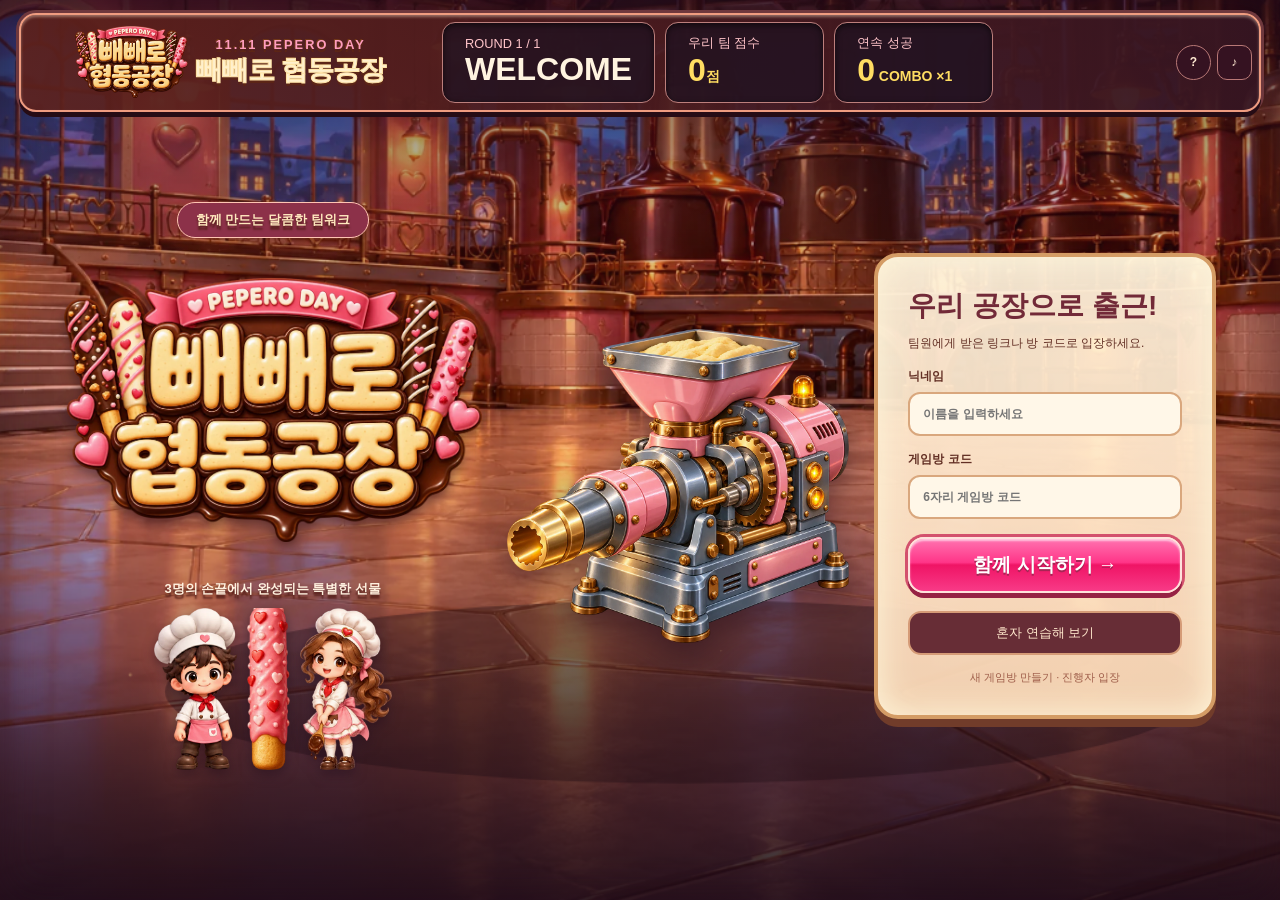
==== commit 6f804c21: "Release 240-second event tour with cooldowns and smoother inspection" ====
--- a/index.html
+++ b/index.html
@@ -1 +1 @@
-<!doctype html><html lang="ko"><head><meta charset="utf-8"><meta name="viewport" content="width=device-width,initial-scale=1"><title>빼빼로 협동공장</title><link rel="stylesheet" href="./style-daa13a670800.css"></head><body><div id="root"></div><script>window.PEPERO_API_URL="https://qsarowamxhwhxdhzqxeh.supabase.co/functions/v1/pepero-game"</script><script type="module" src="./app-daa13a670800.js"></script></body></html>+<!doctype html><html lang="ko"><head><meta charset="utf-8"><meta name="viewport" content="width=device-width,initial-scale=1"><title>빼빼로 협동공장</title><link rel="stylesheet" href="./style-6949ee083737.css"></head><body><div id="root"></div><script>window.PEPERO_API_URL="https://qsarowamxhwhxdhzqxeh.supabase.co/functions/v1/pepero-game"</script><script type="module" src="./app-6949ee083737.js"></script></body></html>
--- a/style-6949ee083737.css
+++ b/style-6949ee083737.css
@@ -0,0 +1,456 @@
+@import url('https://fonts.googleapis.com/css2?family=Gowun+Dodum&family=Noto+Sans+KR:wght@400;500;600;700;800;900&display=swap');
+
+.host-route .join-panel form,.host-route .join-panel .or,.host-route .join-panel .practice-button,.host-route .join-panel .admin-entry{display:none}.host-create-card{padding:25px 0 15px}.host-create-card p{line-height:2.6;color:#a88973;font-size:13px;margin-bottom:25px}.host-create-card a{display:block;text-align:center;font-size:11px;color:#bc8b77;margin:18px 0}.host-route .restore-link{margin-top:18px!important}
+:root{--pink:#ed628b;--brown:#55382e;--border:#f0e5dd}*{box-sizing:border-box}body{margin:0;color:var(--brown);background:#fcfaf6;font-family:'Noto Sans KR',sans-serif;font-size:13px}button,input,select{font:inherit}button{cursor:pointer;display:inline-flex;align-items:center;justify-content:center;gap:8px;border:0;background:none;color:inherit;transition:transform .15s,background .2s}button:hover{filter:brightness(.98);transform:translateY(-1px)}button:disabled{opacity:.45;cursor:not-allowed;transform:none}button:focus-visible,a:focus-visible{outline:3px solid #ed8bac;outline-offset:3px}input,select{border:1px solid #eadfd7;border-radius:9px;padding:11px 12px;background:#fffcfa;outline:none;width:100%;color:var(--brown)}input:focus,select:focus{border-color:var(--pink);box-shadow:0 0 0 3px #ed628b12}h1,h2,h3,p{margin:0}b,strong{font-weight:800}a{color:inherit;text-decoration:none}.sidebar{width:210px;position:fixed;inset:0 auto 0 0;padding:36px 23px 22px;background:#fffdf9;border-right:1px solid var(--border);display:flex;flex-direction:column;z-index:10}.brand{display:flex;align-items:center;gap:11px}.brand>b{font-family:'Gowun Dodum',sans-serif;font-size:23px;font-weight:900;letter-spacing:-1.3px;line-height:1.2}.brand>b>span{display:block;color:var(--pink);font-size:20px;letter-spacing:-.8px}.brand-mark{position:relative;width:45px;height:51px;background:#f9d6df;border-radius:12px;color:#dd5980;font-size:20px;display:grid;place-items:center;transform:rotate(-8deg);border:2px solid #fff;box-shadow:0 2px 0 #f1b6c8}.brand-mark span{position:absolute;color:#713c28;font-size:31px;top:19px}.side-divider{height:1px;background:var(--border);margin:30px 0 25px}.nav-label{font-size:9px;color:#b6a094;letter-spacing:1.3px;font-weight:700;padding-left:12px}nav{display:flex;flex-direction:column;gap:8px;margin-top:14px}nav button{padding:14px 13px;justify-content:flex-start;font-weight:600;color:#927e71;border-radius:10px;white-space:nowrap}nav button.active{background:#fce8ed;color:#d94e79;font-weight:800}nav button>svg:last-child:not(:first-child){margin-left:auto}.side-note{margin-top:auto;margin-bottom:50px;text-align:center;background:linear-gradient(#fff4ed,#ffefef);border:1px solid #f5e4dc;border-radius:14px;padding:22px 5px}.side-note>span{font-size:37px;display:block;transform:rotate(-14deg);margin-bottom:10px}.side-note>b{font-size:13px}.side-note p{font-size:11px;color:#a18c7b;line-height:1.9;margin:9px 0}.side-note>div{color:#e8a6b8;letter-spacing:8px}.side-bottom{font-size:10px;color:#978576;text-align:center}.side-bottom small{font-size:8px;display:block;margin-top:12px;letter-spacing:.5px;color:#c0ada0}.status-dot{width:6px;height:6px;background:#7eaf87;border-radius:50%;display:inline-block;flex-shrink:0;margin-right:4px}.status-dot.offline{background:#d3c6bf}.main-shell{margin-left:210px}.topbar{height:75px;display:flex;align-items:center;justify-content:space-between;padding:0 36px;border-bottom:1px solid var(--border);background:#fffdf9}.breadcrumb{display:flex;align-items:center;gap:12px;color:#ab9789;font-size:11px}.breadcrumb b{font-weight:600;color:#735449}.top-actions{display:flex;align-items:center;gap:16px}.date-pill{font-size:10px;font-weight:700;color:#ca7d89;background:#fff0f1;border-radius:20px;padding:6px 11px;display:flex;align-items:center;gap:7px}.icon-button{color:#9b8578;padding:4px}.profile{width:32px;height:32px;background:#f9e5dc;color:#ba7d6c;border-radius:50%;display:grid;place-items:center;font-size:20px}main{padding:30px 36px 15px;max-width:1700px;margin:auto}.page-heading{display:flex;justify-content:space-between;align-items:center;margin-bottom:25px;gap:15px}.eyebrow{font-size:9px;letter-spacing:1.8px;color:#c5907d;font-weight:700}h1{font-size:26px;letter-spacing:-1.3px;margin:7px 0 9px;font-weight:800}h1>span{color:#ed7493;font-size:22px;margin-left:5px}.page-heading p{color:#a18d7f;font-size:11px}.panel{border:1px solid var(--border);border-radius:15px;background:#fffefb;box-shadow:0 3px 8px #6f433003;overflow:hidden}.panel-title{display:flex;align-items:center;justify-content:space-between;font-size:14px;font-weight:800;gap:8px}.panel-title>span:first-child{display:flex;align-items:center;gap:8px}.panel-title svg{color:#d89088}.soft-tag{font-size:9px;color:#bb9480;font-weight:600;background:#fbf3e9;border-radius:20px;padding:5px 9px;white-space:nowrap}.landing-grid{display:grid;grid-template-columns:minmax(0,1.65fr) minmax(310px,1fr);gap:23px;margin-bottom:24px}.hero{height:292px;border-radius:16px;background:#fce0df;position:relative;overflow:hidden;border:1px solid #f4d5cc}.hero-copy{position:relative;padding:29px;z-index:2;width:54%;background:linear-gradient(90deg,#ffe8df 70%,transparent)}.season-tag{font-size:9px;padding:5px 9px;border:1px solid #e8b8aa;background:#ffefdf;border-radius:15px;color:#b3785d;font-weight:700;white-space:nowrap}.hero h2{font-family:'Gowun Dodum',sans-serif;font-size:47px;line-height:1.08;letter-spacing:-2.5px;margin:18px 0 10px;color:#673d2b;font-weight:900;text-shadow:2px 2px 0 #fff4d8;position:relative}.hero h2 strong{font-size:50px}.hero h2 i{position:absolute;font-size:26px;top:5px;left:157px;color:#e98a96;transform:rotate(15deg);text-shadow:none}.hero-copy p{font-size:12px;color:#8b5a47;font-weight:600}.hero-tags{display:flex;gap:6px;margin-top:12px;white-space:nowrap}.hero-tags>span{font-size:9px;padding:4px 7px;border-radius:5px;background:#fff8e8bb;color:#a17762}.hero-art{position:absolute;right:-2px;top:0;width:58%;height:100%;background-image:url('./reference.webp');background-size:auto 1070px;background-position:59% 0;background-repeat:no-repeat;mask-image:linear-gradient(90deg,transparent,black 17%);filter:saturate(.85)}.hero-ribbon{position:absolute;z-index:3;bottom:0;width:100%;background:#7e4939ec;color:#fff5e2;text-align:center;font-size:11px;font-weight:600;padding:9px}.hero-spark{position:absolute;z-index:3;color:#fff4b6;font-size:25px}.s1{right:23px;top:24px}.s2{right:32%;bottom:50px;font-size:35px}.stats-strip{display:flex;border:1px solid var(--border);border-radius:12px;background:#fffefb;margin-top:13px;padding:16px 7px;justify-content:space-around}.stats-strip>div{display:flex;align-items:center;gap:11px;padding:0 10px;border-right:1px solid var(--border);flex:1;justify-content:center}.stats-strip>div:last-child{border:0}.stats-strip svg{color:#d1a178;stroke-width:1.7;width:23px}.stats-strip>div:nth-child(2) svg{color:#e58f9f}.stats-strip span{font-size:9px;color:#ac9483}.stats-strip b{display:block;font-size:13px;margin-top:3px;color:#765444}.stats-strip small{font-size:9px;color:#b09a88;font-weight:400}.join-panel{padding:24px 26px 15px}.tiny-label{font-size:8px;letter-spacing:1.2px;color:#b1a088;font-weight:700}.join-panel h2{font-size:18px;letter-spacing:-.6px;margin-top:11px}.join-panel>p{font-size:10px;color:#ae9787;margin-top:6px}.join-panel form{margin-top:18px}.join-panel label{display:block;font-size:10px;font-weight:700;margin-bottom:12px}.join-panel label span{color:var(--pink)}.join-panel input{display:block;margin-top:6px;padding:11px 12px;font-size:11px;height:39px}.join-panel input::placeholder{color:#c5b4a7}.code-input{letter-spacing:.7px}.primary{background:linear-gradient(#f0799b,#eb5b88);border:1px solid #e95784;box-shadow:0 3px 0 #cc416b15;color:white;border-radius:9px;min-height:41px;padding:10px 17px;font-size:12px;font-weight:700}.primary:hover{background:#e75080}.wide{width:100%;justify-content:center}.primary.wide svg{margin-left:8px}.or{display:flex;gap:10px;align-items:center;color:#c0ac9c;font-size:9px;margin:13px 0 9px;justify-content:center}.or>span{flex:1;height:1px;background:var(--border)}.practice-button{width:100%;padding:9px;border:1px solid #f0d8cc;background:#fff7ec;border-radius:8px;font-size:11px;color:#ad7a58;font-weight:600}.practice-button>svg:last-child{margin-left:auto}.practice-button>svg:first-child{margin-right:auto}.admin-entry{font-size:9px;color:#b7a292;margin:11px auto 0;display:flex;gap:5px}.restore-link{font-size:8px!important;color:#b7a292;text-align:center;margin:5px 0 0!important;cursor:pointer}.restore-link input{display:none!important}.content-grid{display:grid;grid-template-columns:minmax(0,1fr) 310px;gap:23px;align-items:start}.guide{padding:22px}.guide>p{font-size:10px;color:#ac9685;margin-top:8px}.guide-steps{display:grid;grid-template-columns:repeat(3,1fr);gap:13px;margin-top:20px}.guide-step{position:relative;border:1px solid #f2e6d6;background:#fffaf0;border-radius:10px;padding:12px 12px 15px}.step-1{background:#fff4f1;border-color:#f3dfd7}.step-2{background:#fff2f5;border-color:#f4dce2}.step-number{position:absolute;top:10px;left:12px;color:#c28d5e;font-size:11px;font-weight:900;letter-spacing:1px}.step-1 .step-number{color:#ba8b73}.step-2 .step-number{color:#d78c9c}.step-illustration{height:92px;display:flex;align-items:center;justify-content:center;gap:8px;padding-top:8px}.step-illustration .stick-wrap{height:65px;width:23px;transform:rotate(-17deg)}.step-illustration .stick-wrap:nth-child(2){transform:rotate(17deg)}.step-illustration .gift-box{transform:rotate(-8deg);width:44px;height:65px}.choco-pot{font-size:40px;transform:rotate(-8deg)}.guide-step h3{font-size:13px;display:flex;align-items:center;gap:7px;white-space:nowrap;margin-bottom:7px}.guide-step h3 span{font-size:7px;letter-spacing:.6px;color:#c0a58d}.guide-step p{font-size:9px;line-height:1.9;color:#a58a77}.step-arrow{position:absolute;right:-17px;top:65px;border:1px solid #f3e3d9;background:#fffcf8;border-radius:50%;padding:4px;color:#d0a88d;z-index:2}.guide-details{padding-top:24px}.guide-details h3{margin:18px 0 8px;font-size:16px}.guide-details p{line-height:2;color:#927c70;max-width:800px}.event-banner{margin-top:20px;display:flex;align-items:center;padding:18px 24px;border-radius:13px;background:linear-gradient(105deg,#fff5db,#fff0d3 65%,#ffe7b6);border:1px solid #f3e3bf;position:relative;overflow:hidden;height:114px}.event-icon{font-size:33px;margin-right:18px}.event-banner span{font-size:9px;color:#bb9155}.event-banner h3{font-size:17px;color:#997039;margin:4px 0 7px;letter-spacing:-.5px}.event-banner p{font-size:9px;color:#b49669}.gold-sticks{display:flex;gap:10px;margin-left:auto;transform:rotate(24deg);margin-right:12px}.gold-sticks .stick-wrap{height:94px;width:22px}.ranking{padding:21px 20px 0}.live{display:inline-flex;align-items:center;gap:5px;color:#c28173;font-size:8px;letter-spacing:1px;font-weight:700}.live i{width:5px;height:5px;border-radius:50%;background:#ee7a92}.ranking .muted{color:#bba18c;font-size:9px;margin-top:11px;display:flex;justify-content:space-between}.rank-row{display:flex;align-items:center;gap:11px;padding:16px 0 12px;border-bottom:1px dashed #eee2d7;transition:all .4s}.rank-row:last-of-type{border:0}.medal{font-size:21px;width:24px;text-align:center;line-height:1;flex-shrink:0}.medal-3,.medal-4,.medal-5{font-size:14px;font-weight:700;color:#c2ad98}.rank-name{flex:1;min-width:0}.rank-name b{font-size:11px;display:flex;align-items:center;gap:5px;white-space:nowrap}.rank-name em{font-size:7px;font-style:normal;color:#dc6a8d;background:#fff0f4;padding:2px 4px;border-radius:4px}.rank-name small{font-size:8px;color:#b49d8a;display:block;margin:4px 0}.rank-name small>span{margin-left:7px}.rank-track{height:4px;background:#f4ede3;border-radius:8px;overflow:hidden;margin-top:6px}.rank-track i{display:block;background:#efcc81;height:100%;border-radius:8px;transition:width .5s}.rank-row:nth-of-type(4) .rank-track i{background:#e4ae9a}.rank-row:nth-of-type(n+5) .rank-track i{background:#d2c2b2}.rank-row>strong{font-size:15px;white-space:nowrap}.rank-row>strong>small{font-size:9px;font-weight:400;color:#ae9583;margin-left:3px}.ranking-foot{font-size:8px;color:#b09a88;background:#faf6ee;margin:15px -20px 0;padding:11px 8px;display:flex;align-items:center;justify-content:center;gap:7px}.my-team{background:#fff4f6;margin:0 -10px;padding-left:10px;padding-right:10px;border-radius:8px}.page-footer{display:flex;align-items:center;gap:5px;color:#bfaa98;font-size:9px;margin:26px 0 2px}.page-footer svg{color:#dca4a5}.page-footer>span{margin-left:auto;font-size:8px;letter-spacing:1px;color:#c8b7a6}
+.biscuit{height:100%;width:18px;margin:auto;border:1px solid #bd854c;background:linear-gradient(90deg,#dfa96b,#f4cd92 45%,#e8b777);border-radius:7px;position:relative;box-shadow:inset 2px 0 0 #ffe2ad,1px 2px 0 #9e6b3820}.biscuit.shape-1{width:26px}.biscuit.shape-2:before{content:'♥';position:absolute;top:-15px;left:-10px;font-size:38px;color:#e8b571;line-height:1;text-shadow:0 -1px #c89559}.biscuit.shape-3:before{content:'★';position:absolute;top:-14px;left:-10px;font-size:39px;color:#e8b571;line-height:1;text-shadow:0 -1px #c89559}.chocolate{position:absolute;top:0;left:-1px;right:-1px;border-radius:6px 6px 5px 5px;box-shadow:inset 2px 1px 1px #ffffff55;overflow:hidden}.chocolate span{position:absolute;font-size:9px;color:#ffbdc4;line-height:1}.chocolate span:nth-child(even){color:#fff4d9}.stick-wrap{height:95px;width:35px;position:relative;padding-top:8px;flex-shrink:0}.stick-wrap.small{height:41px;width:19px;transform:rotate(30deg);padding:0}.small .biscuit{width:9px;border-radius:4px}.small .biscuit:before{font-size:18px;left:-4px;top:-7px}.small .chocolate span{font-size:4px}.golden .biscuit{box-shadow:0 0 15px #ffd45c;background:linear-gradient(90deg,#db9b28,#ffe17c,#dba535)}.gold-stars{position:absolute;right:-9px;top:15px;color:#e6ad31;font-size:22px;animation:twinkle 1.4s infinite}.gift-box{width:47px;height:73px;border:1px solid #df82a3;background:linear-gradient(110deg,#ffd3e1,#ed88ab);border-radius:3px;box-shadow:5px 1px 0 #e98db0,6px 2px 0 #c1748c;position:relative;display:flex;flex-direction:column;align-items:center;justify-content:center;color:#ed6293;font-size:24px;flex-shrink:0;transform:rotate(-4deg)}.gift-box:before{content:'';height:100%;width:8px;background:#ffffff55;position:absolute;left:8px}.gift-box:after{content:'♡';position:absolute;top:4px;right:5px;font-size:13px;color:#fff3f0}.gift-box span{font-size:6px;letter-spacing:1px;color:#fff6ec;z-index:1}.box-1{background:linear-gradient(110deg,#ec8a94,#c73f58);border-color:#b84058;box-shadow:5px 1px 0 #ad354b,6px 2px 0 #8b293d;color:#ffe4d7}.box-2{background:linear-gradient(110deg,#ac7861,#5d342c);border-color:#6c4031;box-shadow:5px 1px 0 #4e3028,6px 2px 0 #3d241f;color:#f9b8bc}.box-3{background:linear-gradient(110deg,#fff2e3,#fff8ea);border-color:#e4bba4;box-shadow:5px 1px 0 #ebd5c6,6px 2px 0 #cfb49f;color:#ee99aa}.outline-button{border:1px solid #e9dace;border-radius:8px;background:#fffcf7;padding:9px 12px;font-size:11px;white-space:nowrap}.error-bar{display:flex;gap:10px;align-items:center;padding:12px 16px;background:#fff0ee;color:#c76353;border:1px solid #f0bdb3;border-radius:10px;margin-bottom:16px}.error-bar button{margin-left:auto}.toast{position:fixed;left:50%;bottom:35px;transform:translateX(-50%);z-index:90;background:#714534;color:#fff7e4;border:1px solid #8e6351;border-radius:15px;padding:17px 26px;box-shadow:0 10px 40px #613c3a30;font-size:14px;font-weight:700;display:flex;gap:12px;align-items:center;animation:pop .3s}.modal-backdrop{position:fixed;inset:0;background:#50362e55;backdrop-filter:blur(5px);z-index:80;display:grid;place-items:center;padding:20px}.mini-modal{position:relative;text-align:center;padding:35px;max-width:470px;width:100%;box-shadow:0 20px 70px #4a231b30}.mini-modal h2{font-size:23px;letter-spacing:-1px;margin:10px 0}.mini-modal p{color:#a48b7c;font-size:12px;line-height:1.9;margin:15px 0 22px}.mini-modal>.primary{margin-top:15px}.mini-modal small{display:block;color:#b3a090;margin-top:15px;font-size:10px}.modal-emoji{font-size:45px}.close{position:absolute;top:16px;right:16px;color:#baa595}.admin-key-note{padding:16px;background:#fff5e7;border-radius:8px;color:#aa8863;font-size:11px;line-height:1.9}.admin-key-note svg{display:inline;margin-right:5px}.loading{padding:40px;display:flex;justify-content:center;gap:15px;align-items:center}.loading button{text-decoration:underline}.spin{animation:spin 2s linear infinite}.game-status{display:flex;align-items:center;justify-content:space-between;background:#fff4eb;border:1px solid #efdaca;border-radius:12px;padding:15px 20px;margin-bottom:20px;gap:15px}.game-status>div:first-child{display:flex;align-items:center;gap:16px}.game-status b{font-size:14px}.status-metrics{display:flex;align-items:center;gap:25px}.status-metrics>span{display:flex;align-items:center;gap:7px;font-size:11px;color:#9d7d64}.status-metrics strong{font-size:22px;color:#724c34;font-variant-numeric:tabular-nums}.status-metrics .score strong{color:var(--pink);margin-left:5px}.last-chance{border:2px solid #e7b34b;background:#fff2ce;box-shadow:0 0 14px #f6c65140}.lobby-avatars{display:flex;justify-content:space-around;text-align:center;padding:30px 15px 35px;gap:15px}.lobby-avatars>div{flex:1}.lobby-avatars h3{font-size:15px;margin:12px 0 7px}.lobby-avatars small{color:#b8a08d;font-size:10px}.lobby-avatars em{display:block;font-size:10px;font-style:normal;color:#de6a8d;margin-top:8px}.lobby>.panel:first-child{padding:23px}.lobby .guide{border:0;box-shadow:none;padding:10px 0 0}.role-tag{font-size:10px;padding:5px 10px;border-radius:5px;background:#fff0d9;color:#bc8c53;display:inline-block}.role-tag.role-1{background:#fce5e1;color:#bf8673}.role-tag.role-2{background:#fce8ef;color:#d98ca2}.waiting-message{display:flex;align-items:center;justify-content:center;gap:8px;font-size:11px;color:#bb9273;padding:15px;border:1px dashed #e9d6c6;border-radius:10px;margin-bottom:15px}.avatar{height:100px;width:85px;position:relative;margin:0 auto 10px}.face{font-size:55px;position:absolute;top:18px;left:8px;line-height:1;z-index:2}.chef-hat{position:absolute;top:-3px;left:16px;font-size:57px;color:#fff7ed;line-height:1;text-shadow:0 -1px #d0a492,1px 0 #cfa394,-1px 0 #cfa394;z-index:3;transform:rotate(-8deg)}.chef-hat:after{content:'♥';position:absolute;color:#f294a8;font-size:16px;left:17px;top:14px}.apron{position:absolute;bottom:0;left:15px;width:55px;height:33px;border:1px solid #d2917d;background:#ffe3b9;border-radius:18px 18px 6px 6px;text-align:center;font-size:21px;color:#e17c8a;z-index:3}.role-1 .apron{background:#ffcad7}.role-2 .apron{background:#fff0e6}.working{animation:bob .65s infinite alternate}.play-grid{grid-template-columns:minmax(0,1fr) 290px;gap:19px}.conveyor-panel{padding:20px 20px 0}.stations{display:flex;justify-content:space-between;align-items:start;gap:12px;margin-top:23px;padding:0 4px 12px}.station{position:relative;flex:1;min-width:0;text-align:center}.station-label{display:flex;align-items:center;justify-content:center;gap:4px;background:#fff1de;font-size:10px;font-weight:700;padding:7px 5px;border-radius:6px;color:#a77b53;position:relative}.station:nth-child(2) .station-label{background:#fce8e0;color:#bb7e64}.station:nth-child(3) .station-label{background:#fce8ef;color:#c87791}.station-label>small{font-size:6px;color:#e96b8c;position:absolute;top:-5px;right:4px;background:#fff3f7;padding:1px 3px;border-radius:3px}.station .avatar{transform:scale(.85);height:86px;margin-top:6px;margin-bottom:2px}.station b{font-size:11px;display:block}.station>small{font-size:8px;display:block;color:#b69b83;margin:5px 0}.queue-badge{border:1px solid #ebdfd2;background:#faf5ed;border-radius:5px;padding:3px 8px;font-size:8px;color:#b19173;display:inline-block}.station-arrow{position:absolute;right:-13px;top:96px;font-size:26px;color:#e4c3a7}.finish-station{width:60px;align-self:center;text-align:center;padding-top:40px}.finish-station>div{font-size:36px}.finish-station b{display:block;font-size:11px}.finish-station>span{font-size:9px;color:#b9a08c}.belt{height:59px;margin:0 -20px;background:#e5ccad;position:relative;border-top:4px solid #c5a788;border-bottom:5px solid #bfa183;overflow:hidden}.belt-track{position:absolute;inset:0;background:repeating-linear-gradient(90deg,#f0ddc4 0 38px,#ceb79c 39px 42px);animation:belt 2s linear infinite}.rush .belt-track{animation-duration:.7s}.belt-product{position:absolute;top:4px;display:flex;align-items:end;gap:2px;transition:left .7s}.belt-product span{font-size:7px;color:#8b6b51}.workstation{margin-top:19px}.workstation>.panel-title{background:#fff7ef;padding:17px 20px;border-bottom:1px solid var(--border)}.nickname{font-size:10px;font-weight:500;color:#af8e74;display:flex;align-items:center;gap:6px}.work-content{display:grid;grid-template-columns:158px minmax(0,1fr);gap:21px;padding:20px}.order-card{background:#fff9ed;border:1px solid #efdfc7;border-radius:9px;overflow:hidden}.order-kicker{display:flex;align-items:center;justify-content:center;gap:7px;background:#f8e9cd;border-bottom:1px solid #eddbc0;font-size:11px;padding:10px;font-weight:800;color:#9b754d}.order-product{display:flex;gap:16px;height:125px;align-items:center;justify-content:center}.order-product>.stick-wrap{height:92px;width:25px;transform:rotate(-22deg)}.order-product .gift-box{width:36px;height:59px;transform:rotate(7deg);font-size:21px}.order-product .gift-box span{font-size:4px}.order-card dl{padding:0 12px;margin:0}.order-card dl>div{display:flex;justify-content:space-between;font-size:9px;border-bottom:1px dashed #eddfca;padding:7px 0;gap:8px}.order-card dt{color:#b49a7d}.order-card dd{font-weight:700;margin:0}.order-footer{padding:9px 5px;text-align:center;font-size:8px;color:#be9b73;margin-top:6px;background:#fcf1da}.gold-order{border-color:#dfb75b;box-shadow:0 0 12px #edd68a35}.gold-label{font-size:9px;color:#b78c24;background:#fff0bc;padding:5px;border-radius:5px;display:block;text-align:center}.work-controls h3{font-size:11px;font-weight:700;display:flex;gap:8px;align-items:center;margin:2px 0 14px;letter-spacing:-.3px}.work-controls h3 span{color:#df8b91;background:#fff0f2;padding:2px 5px;border-radius:4px;font-size:9px}.shape-options,.box-options{display:grid;grid-template-columns:repeat(4,1fr);gap:8px}.shape-options button,.box-options button{position:relative;display:flex;flex-direction:column;gap:7px;border:1px solid #eee1d1;border-radius:8px;background:#fffbf2;padding:14px 6px 10px;font-size:9px;color:#ac8969}.shape-options .stick-wrap{height:80px;width:28px;margin-bottom:5px}.shape-options button>svg{position:absolute;right:4px;top:5px;color:#de7d96}.shape-options button.selected,.box-options button.selected,.coat-options button.selected,.topping-options button.selected{border:1.5px solid #ee87a3;background:#fff2f5;color:#ce6182}.shape-options b{font-size:9px}.work-tip{display:flex;align-items:center;gap:6px;font-size:9px;background:#fcf6ed;color:#b89d82;padding:11px 9px;border-radius:6px;line-height:1.6;margin:15px 0}.work-tip>span{font-size:15px;color:#dba1a4}.work-controls>.primary{font-size:11px;min-height:39px}.timing{height:40px;background:#f2e4d4;position:relative;border:1px solid #e0c8ae;border-radius:8px;margin:20px 0 39px;overflow:visible}.timing>span{position:absolute;top:0;bottom:0;background:repeating-linear-gradient(45deg,#9dc299 0 7px,#b5d1ad 7px 14px);border-left:2px solid #81a67d;border-right:2px solid #81a67d}.timing i{position:absolute;top:-7px;width:5px;height:51px;background:#d75f82;border:2px solid #fff8ef;border-radius:4px;box-shadow:0 1px 3px #81413950;transform:translateX(-50%)}.timing b{position:absolute;font-size:9px;bottom:-24px;left:0;right:0;color:#ad8c73;font-weight:400;text-align:center}.empty-order{text-align:center;padding:25px 5px;color:#b3a18b;font-size:10px;min-height:252px}.empty-order svg{margin:20px auto;width:30px;height:30px;color:#d3c0a5}.empty-order p{margin-bottom:10px}.empty-order small{font-size:8px}.team-footer{display:flex;align-items:center;justify-content:space-between;gap:10px;margin-top:14px;padding:13px 15px;background:#fffdf9;border:1px solid var(--border);border-radius:10px}.team-footer>div{font-size:9px;color:#b59d87}.team-footer b{display:block;margin:5px 0 0 10px;font-size:9px;color:#ac917b;font-weight:500}.sos-button{font-size:10px;background:#fff0ed;border:1px solid #f0ccc2;border-radius:7px;color:#d47965;padding:9px 10px;font-weight:700;white-space:nowrap}.sos-button span{font-size:8px;padding-left:4px;font-weight:500;color:#c99380}.game-right>.panel{margin-bottom:17px}.game-right .rank-row{padding-top:12px;padding-bottom:10px}.combo-card{padding:20px;text-align:center;background:linear-gradient(130deg,#fff9ec,#fff0de)}.combo-card>span{font-size:10px;color:#b3936b}.combo-card>div:nth-child(2){font-size:11px;color:#c89957;margin:7px 0}.combo-card b{font-size:33px;color:#d89541;margin-right:3px}.combo-card p{font-size:8px;color:#b49a7e}.combo-dots{display:flex;justify-content:center;gap:5px;margin-top:12px}.combo-dots i{width:12px;height:7px;border-radius:2px;background:#efdfc7}.combo-dots .filled{background:#ecb956}.activity-card{padding:17px}.activity-card .panel-title{font-size:11px}.activity-card p{font-size:9px;color:#a98d73;line-height:1.8;padding:8px 0;display:flex;align-items:center;gap:6px;border-bottom:1px dashed #eee1d1}.activity-card p:last-child{border:0}.activity-card p>svg{color:#db91a2;flex-shrink:0}.coat-options,.topping-options{display:grid;grid-template-columns:repeat(4,1fr);gap:7px}.coat-options button,.topping-options button{display:flex;flex-direction:column;padding:8px 3px;border:1px solid #eddfd2;border-radius:8px;font-size:8px;gap:6px}.coat-options i{width:28px;height:28px;border:2px solid #ffffff88;border-radius:50%;box-shadow:0 0 0 1px #d5b9a3}.topping-options{margin-top:8px}.topping-options span{font-size:20px}.box-options button{font-size:8px;padding:16px 0 10px}.box-options .gift-box{width:28px;height:48px;margin-bottom:8px;font-size:17px}.box-options .gift-box span{font-size:3px}.drag-board{height:132px;position:relative;border:1px dashed #e4cdbb;background:#fff9f0;border-radius:9px;margin:12px 0 15px;touch-action:none;cursor:grab;display:flex;align-items:center;justify-content:space-between;padding:12px 20px 25px;user-select:none}.drag-start{width:35px;display:flex;justify-content:center;z-index:1;pointer-events:none}.drag-board .stick-wrap{height:70px;transform:rotate(90deg);margin-left:16px;pointer-events:none}.coat-track{position:absolute;top:42%;left:8%;right:8%;height:20px;border-radius:10px;border:2px solid #d9b191;pointer-events:none}.drag-board svg{position:absolute;inset:0;width:100%;height:100%;pointer-events:none;z-index:2}.drag-board small{position:absolute;bottom:8px;left:0;right:0;text-align:center;font-size:8px;color:#ba9980;pointer-events:none}.drag-board .gift-box{width:38px;height:65px;pointer-events:none;transform:none}.drag-arrow{font-size:34px;color:#ebc9ac}.support-popup{position:fixed;bottom:22px;right:28px;z-index:50;display:flex;align-items:center;gap:14px;background:#fff5ee;border:1px solid #efae97;box-shadow:0 10px 30px #a66e4725;border-radius:12px;padding:20px}.support-popup>svg{color:#d77d62}.support-popup b{font-size:12px}.support-popup p{font-size:10px;color:#ba967c;margin-top:6px}.support-popup .primary{font-size:11px}.jam-popup{bottom:110px}.pause-banner{position:fixed;top:76px;left:210px;right:0;text-align:center;display:flex;align-items:center;justify-content:center;gap:8px;padding:12px;background:#f9e9c2;color:#9d7939;z-index:40;font-size:13px;font-weight:700}.countdown-overlay{position:fixed;inset:0;background:#58372deb;z-index:70;color:#fff3db;display:flex;flex-direction:column;align-items:center;justify-content:center;backdrop-filter:blur(8px)}.countdown-overlay>span{font-size:20px}.countdown-overlay>b{font-size:160px;font-weight:900;line-height:1.4;color:#ffc0d1;text-shadow:0 9px 0 #e4658c}.countdown-overlay h2{font-size:19px;letter-spacing:5px}.practice-roles{display:flex;align-items:center;gap:8px;background:#f8f1e7;padding:10px 14px;border-radius:9px;margin-bottom:18px}.practice-roles>span{font-size:10px;margin-right:auto;color:#a28a73}.practice-roles button{font-size:10px;padding:7px 12px;background:#fffbf5;border:1px solid #e4d8c8;border-radius:6px}.practice-roles button.selected{background:#fbe1e9;border-color:#eda7bc;color:#cf6384}.round-end{text-align:center;padding:45px 20px;margin-top:20px}.round-end>span{font-size:45px}.round-end h2{font-size:20px;margin:20px 0 10px}.round-end p{font-size:12px;color:#aa8f77;margin-bottom:20px}.round-end>b{font-size:21px;color:#dc6b8b}.large-rank{max-width:950px;margin:auto}.board-top{display:flex;justify-content:space-between;align-items:center;margin-bottom:18px}.board-top h2{font-size:19px}.board-top h2 span{font-size:10px;margin-left:15px;color:#b69c86}.large-rank .rank-row{padding:20px 10px}.large-rank .rank-name b{font-size:19px}.large-rank .rank-name small{font-size:11px}.large-rank .rank-row>strong{font-size:30px}.large-rank .rank-track{height:8px}.board-mode .sidebar,.board-mode .topbar{display:none}.board-mode .main-shell{margin:0}.board-mode .large-rank{max-width:1250px}.board-mode .rank-row{padding:24px 15px}.board-mode .rank-name b{font-size:25px}.admin-grid{display:grid;grid-template-columns:1fr 265px;gap:20px;margin-bottom:20px}.admin-control,.admin-tools{padding:22px}.admin-buttons{display:flex;gap:10px;flex-wrap:wrap;margin:20px 0}.settings-row{display:flex;gap:12px;align-items:end;flex-wrap:wrap;border-top:1px solid var(--border);padding-top:20px}.settings-row label{font-size:10px;flex:1;min-width:95px;color:#ab9078}.settings-row input{display:block;margin-top:7px;padding:8px}.settings-row .check-label{display:flex;align-items:center;gap:5px;flex:0;white-space:nowrap;margin-bottom:10px}.check-label input{width:auto;margin:0;accent-color:var(--pink)}.manual-events{display:flex;gap:10px;align-items:center;border-top:1px solid var(--border);margin-top:20px;padding-top:17px;flex-wrap:wrap}.manual-events>span{font-size:10px;color:#b29980}.manual-events button{font-size:10px}.admin-tools h3{font-size:14px;margin-bottom:12px}.admin-tools p{font-size:10px;color:#ae947c;margin-bottom:17px}.admin-tools>button{display:flex;width:100%;font-size:10px;margin-bottom:10px}.danger-button{border:1px solid #eecac4;border-radius:8px;color:#c47565;padding:9px}.team-grid{display:grid;grid-template-columns:repeat(3,1fr);gap:18px}.admin-team{padding:18px}.team-card-head{display:flex;justify-content:space-between;margin-bottom:12px}.team-card-head span{font-size:9px;letter-spacing:1px;color:#be9d83}.team-card-head b{font-size:13px;color:var(--pink)}.admin-team>input{font-size:15px;font-weight:800;background:transparent;padding:7px 0;border:0;border-bottom:1px solid var(--border);border-radius:0}.team-slots>div{display:flex;align-items:center;gap:8px;margin:15px 0}.slot-icon{width:28px;height:28px;background:#fff0d6;display:grid;place-items:center;border-radius:8px;color:#b99365;font-size:11px;font-weight:700}.slot-icon.role-1{background:#fae5df;color:#c28b77}.slot-icon.role-2{background:#fce5ed;color:#cf849c}.team-slots>div>div{flex:1}.team-slots small{display:block;color:#b79c84;font-size:8px}.team-slots b{font-size:11px;display:block;margin-top:3px}.team-slots select{width:76px;padding:5px 2px;font-size:8px}.team-production{display:flex;justify-content:space-between;border-top:1px dashed #eddfd0;padding-top:12px}.team-production span{font-size:9px;color:#b49a80}.team-production b{color:#95724e;margin-left:2px}.admin-team>p,.admin-team details{font-size:9px;color:#b3967b;margin-top:10px}.admin-team details p{font-size:9px;padding:5px;border-bottom:1px solid #eee1d2}.admin-team summary{cursor:pointer}.ceremony{text-align:center;padding:40px;position:relative;background:radial-gradient(ellipse at top,#fff1db,transparent 70%),#fffdfa}.confetti{font-size:30px;letter-spacing:25px;color:#ed9caa;animation:twinkle 3s infinite;margin-bottom:20px}.ceremony h2{font-size:32px;letter-spacing:-1px;margin:15px 0 10px}.ceremony>p{font-size:12px;color:#b49b82}.podium{display:flex;align-items:end;justify-content:center;gap:20px;margin:45px 0 25px}.podium-card{width:230px;padding:25px 16px;border:1px solid #e6d6c3;background:#faf4e9;border-radius:15px;animation:reveal 1s both}.podium-card>span{font-size:55px;display:block}.podium-card>small{font-size:10px;color:#b49673;display:block;margin:12px 0}.podium-card h3{font-size:20px;letter-spacing:-.7px;margin-bottom:10px}.podium-card>b{font-size:32px;color:#b28b56;display:block}.podium-card>b small{font-size:11px}.podium-card>div{font-size:9px;color:#b69b7d;margin-top:10px}.place-0{padding-top:45px;padding-bottom:35px;background:linear-gradient(#fff1c8,#ffebbd);border-color:#e3bc60;box-shadow:0 0 40px #f9df9b35}.place-0>b{color:#c7952c}.special-awards{display:flex;justify-content:center;gap:15px;margin:30px 0}.special-awards>div{display:flex;flex-direction:column;align-items:center;gap:8px;background:#fff5ee;border:1px solid #eedccb;padding:17px 23px;border-radius:10px}.special-awards svg{color:#d9a167}.special-awards small{font-size:9px;color:#b69a7d}.special-awards b{font-size:12px}.all-results{max-width:650px;margin:30px auto 0;text-align:left}@keyframes belt{to{transform:translateX(42px)}}@keyframes bob{to{translate:0 -4px}}@keyframes twinkle{50%{opacity:.5;filter:brightness(1.2)}}@keyframes spin{to{rotate:360deg}}@keyframes pop{from{opacity:0;bottom:20px}}@keyframes reveal{from{opacity:0;transform:translateY(30px)}to{opacity:1;transform:translateY(0)}}
+@media(min-width:1500px){.sidebar{width:240px;padding-left:30px;padding-right:30px}.main-shell{margin-left:240px}main{padding:36px 45px}.topbar{padding:0 45px}.hero{height:330px}.hero-copy{padding:34px}.hero h2{font-size:56px}.hero h2 strong{font-size:60px}.hero-art{background-size:auto 1220px}.join-panel{padding:28px 32px}.join-panel form{margin-top:24px}.join-panel input{height:45px}.landing-grid{grid-template-columns:1.9fr 1fr}.content-grid{grid-template-columns:minmax(0,1fr) 350px}.guide-steps{gap:20px}.step-illustration{height:113px}.guide-step{padding:17px}.guide-step p{font-size:11px}.guide-step h3{font-size:15px}.ranking .rank-row{padding:20px 0 14px}.rank-name b{font-size:13px}.rank-name small{font-size:9px}.rank-row>strong{font-size:18px}.play-grid{grid-template-columns:minmax(0,1fr) 320px}.work-content{grid-template-columns:190px minmax(0,1fr);padding:25px;gap:25px}.shape-options .stick-wrap{height:105px}.order-product{height:150px}.work-controls h3{font-size:13px}.shape-options b{font-size:11px}.station .avatar{transform:scale(1);height:100px}.station-label{font-size:12px}.station b{font-size:13px}.station>small{font-size:10px}.pause-banner{left:240px}}
+@media(max-width:1200px){.sidebar{width:175px;padding:28px 15px}.main-shell{margin-left:175px}.brand>b{font-size:20px}.brand>b>span{font-size:18px}.topbar{padding:0 25px}main{padding:25px}.landing-grid{grid-template-columns:1.45fr 1fr;gap:18px}.hero-copy{padding-left:20px;width:59%}.hero h2{font-size:42px}.hero h2 strong{font-size:44px}.hero h2 i{left:140px}.hero-art{width:57%;background-position:58% 0}.hero-tags{gap:4px}.hero-tags>span{font-size:8px;padding:3px 5px}.join-panel{padding:23px 20px 15px}.join-panel h2{font-size:16px}.content-grid{grid-template-columns:minmax(0,1fr) 265px;gap:18px}.guide{padding:18px}.guide-step{padding-left:9px;padding-right:8px}.guide-step h3{font-size:11px;gap:4px}.guide-step h3 span{font-size:6px}.guide-step p{font-size:8px}.guide-steps{gap:11px}.ranking{padding:18px 16px 0}.rank-row{gap:8px}.ranking-foot{margin-left:-16px;margin-right:-16px}.play-grid{grid-template-columns:minmax(0,1fr) 250px;gap:15px}.work-content{grid-template-columns:135px minmax(0,1fr);gap:14px;padding:15px}.work-controls h3{font-size:10px}.shape-options,.box-options{gap:5px}.station-label{font-size:9px}.station-label>svg{width:12px}.finish-station{width:40px}.station .avatar{width:76px}.stations{gap:10px}.conveyor-panel{padding-left:15px;padding-right:15px}.panel-title{font-size:12px}.team-footer{padding:10px}.sos-button{font-size:9px}.admin-grid{grid-template-columns:1fr 220px}.admin-control,.admin-tools{padding:18px}.admin-buttons .outline-button,.admin-buttons .primary{font-size:10px;padding:9px}.team-grid{grid-template-columns:repeat(2,1fr)}.pause-banner{left:175px}}
+@media(max-width:1000px){.sidebar{width:78px;padding:26px 12px}.brand{justify-content:center}.brand>b,.side-note,.nav-label,.side-bottom{display:none}.brand-mark{width:41px}.side-divider{margin:24px 0}nav button{font-size:0;padding:15px;justify-content:center}nav button>svg:last-child:not(:first-child){display:none}nav button>svg{width:20px;flex-shrink:0}.main-shell{margin-left:78px}.page-heading h1{font-size:23px}.landing-grid{grid-template-columns:1.3fr 1fr}.hero-copy{padding-left:18px}.hero h2{font-size:37px}.hero h2 strong{font-size:41px}.hero h2 i{left:125px}.hero-copy p{font-size:10px}.season-tag{font-size:8px}.stats-strip>div{gap:6px;padding:0 6px}.stats-strip svg{width:18px}.stats-strip b{font-size:10px}.stats-strip small{font-size:7px}.pause-banner{left:78px}.play-grid{grid-template-columns:minmax(0,1fr) 230px}.station .avatar{scale:.85}.station-label{font-size:8px}.station-label svg{display:none}.station>small{font-size:7px}.work-content{grid-template-columns:115px minmax(0,1fr);gap:12px;padding:12px}.order-card dl{padding:0 8px}.order-card dl>div{font-size:8px}.order-product{gap:12px}.shape-options .stick-wrap{height:65px}.shape-options b{font-size:8px}.work-tip{font-size:8px}.team-footer>div{max-width:170px}.game-status{padding:13px}.status-metrics{gap:14px}.game-status b{font-size:11px}.admin-grid{grid-template-columns:1fr}.admin-tools{display:flex;align-items:center;gap:15px;flex-wrap:wrap}.admin-tools>button{width:auto;margin:0}.admin-tools h3,.admin-tools p{margin:0}}
+@media(max-width:800px){.landing-grid{grid-template-columns:1fr}.hero{height:300px}.hero-copy{padding:30px;width:55%}.hero h2{font-size:48px}.hero h2 strong{font-size:52px}.hero h2 i{left:170px}.hero-art{background-size:auto 1100px;background-position:59% 0}.join-panel{padding:25px}.join-panel form{display:flex;gap:12px;flex-wrap:wrap}.join-panel label{flex:1;min-width:150px;margin:0}.join-panel h2{font-size:20px}.content-grid{grid-template-columns:1fr}.game-right{display:grid;grid-template-columns:1fr 1fr;gap:15px}.game-right>.ranking{grid-row:span 2}.game-right>.panel{margin:0}.guide-step p{font-size:10px}.guide-step h3{font-size:14px}.guide-step h3 span{font-size:7px}.guide-step{padding:15px}.step-illustration{height:100px}.rank-name b{font-size:12px}.work-content{grid-template-columns:160px minmax(0,1fr);gap:20px;padding:20px}.shape-options .stick-wrap{height:85px}.order-card dl>div{font-size:10px}.work-controls h3{font-size:11px}.work-tip{font-size:10px}.shape-options b{font-size:10px}.station .avatar{scale:1;transform:scale(.9)}.station-label{font-size:11px}.station-label svg{display:block}.station>small{font-size:9px}.ceremony{padding:25px}.podium{gap:10px}.podium-card{width:31%;padding:20px 8px}.podium-card h3{font-size:16px}.podium-card>div{font-size:7px}.special-awards{gap:8px}.special-awards>div{padding:12px}.page-footer>span{display:none}}
+@media(max-width:550px){.sidebar{display:none}.main-shell{margin-left:0}.topbar{height:58px;padding:0 18px}.breadcrumb{font-size:9px;gap:7px}.date-pill{display:none}main{padding:20px 15px 12px}.top-actions{gap:13px}.page-heading{align-items:start;margin-bottom:20px}.page-heading h1{font-size:22px;line-height:1.45;letter-spacing:-1px}.page-heading p{font-size:10px;line-height:1.7}.eyebrow{font-size:7px;letter-spacing:1.5px}.page-heading>.outline-button{font-size:8px;padding:8px;flex-wrap:wrap;min-width:90px}.hero{height:280px}.hero-copy{padding:26px 20px;width:60%}.hero h2{font-size:43px}.hero h2 strong{font-size:47px}.hero h2 i{left:148px}.hero-art{width:57%;background-size:auto 1030px;background-position:58% 0}.hero-copy p{font-size:11px}.hero-ribbon{font-size:9px}.season-tag{font-size:8px}.hero-tags>span{font-size:7px}.stats-strip{padding:14px 4px}.stats-strip>div{gap:7px;padding:0 3px}.stats-strip svg{width:18px}.stats-strip b{font-size:10px}.stats-strip small{display:none}.stats-strip span{font-size:8px}.join-panel{padding:23px}.join-panel label{min-width:100%}.join-panel form{gap:14px}.guide{padding:16px}.guide .panel-title{font-size:12px}.soft-tag{font-size:7px;padding:4px 7px}.guide-steps{gap:8px}.guide-step{padding:13px 7px}.guide-step h3{font-size:11px;display:block;text-align:center}.guide-step h3 span{display:block;font-size:6px;margin-top:4px}.guide-step p{font-size:8px;text-align:center;line-height:1.8;letter-spacing:-.3px}.step-illustration{height:90px}.step-number{font-size:8px;left:8px;top:8px}.step-illustration .stick-wrap{height:58px;width:20px}.step-arrow{right:-12px;padding:2px}.step-arrow svg{width:12px;height:12px}.event-banner{padding:16px}.event-icon{font-size:25px;margin-right:10px}.event-banner h3{font-size:15px}.event-banner p{font-size:8px}.gold-sticks{margin-right:0;gap:4px}.gold-sticks .stick-wrap{height:74px;width:20px}.game-status{align-items:start;gap:8px;flex-direction:column}.game-status>div:first-child{gap:10px}.status-metrics{width:100%;justify-content:space-between}.status-metrics>span{font-size:10px}.status-metrics strong{font-size:20px}.lobby-avatars{padding:25px 0;gap:7px}.lobby-avatars .avatar{transform:scale(.8);width:75px;margin-bottom:0}.lobby-avatars h3{font-size:11px}.role-tag{font-size:8px;padding:4px 5px}.waiting-message{font-size:9px;padding:10px;line-height:1.8}.practice-roles{flex-wrap:wrap;justify-content:center}.practice-roles>span{width:100%;text-align:center}.practice-roles button{font-size:9px;padding:7px 10px}.stations{gap:9px;padding-left:0;padding-right:0;margin-top:19px}.station-label{font-size:9px;gap:2px}.station-label svg{display:none}.station .avatar{transform:scale(.75);height:80px;width:75px}.station b{font-size:9px}.station>small{font-size:7px}.queue-badge{font-size:7px;padding:3px 6px}.finish-station{width:32px;padding-top:53px}.finish-station>div{font-size:25px}.finish-station b{font-size:9px}.finish-station>span{font-size:8px}.station-arrow{font-size:20px;right:-11px;top:90px}.conveyor-panel{padding-left:12px;padding-right:12px}.conveyor-panel .panel-title{font-size:11px}.conveyor-panel .soft-tag{font-size:6px}.work-content{grid-template-columns:100px minmax(0,1fr);padding:12px;gap:12px}.order-kicker{font-size:9px;padding:8px 4px;gap:4px}.order-product{height:107px;gap:7px}.order-product>.stick-wrap{height:70px;width:20px}.order-product .gift-box{width:28px;height:48px}.order-card dl{padding:0 7px}.order-card dl>div{font-size:7px;padding:7px 0;gap:4px}.order-footer{font-size:6px;padding:8px 1px}.work-controls h3{font-size:9px;line-height:1.5;gap:5px;margin-bottom:12px}.shape-options{gap:4px}.shape-options button{padding:12px 2px 6px}.shape-options .stick-wrap{height:60px;width:20px}.shape-options .biscuit{width:12px}.shape-options .shape-1{width:16px}.shape-options b{font-size:7px}.shape-options .biscuit.shape-2:before{font-size:27px;top:-10px;left:-8px}.shape-options .biscuit.shape-3:before{font-size:28px;top:-10px;left:-8px}.work-tip{font-size:7px;padding:8px 6px;margin:11px 0;line-height:1.7}.work-controls>.primary{font-size:9px;min-height:36px;padding:8px 4px}.work-controls>.primary svg{width:12px}.timing{height:32px;margin:15px 0 35px}.timing i{height:43px}.timing b{font-size:8px}.coat-options,.topping-options,.box-options{gap:4px}.coat-options button,.topping-options button{font-size:6px;padding:6px 1px}.coat-options i{width:23px;height:23px}.topping-options span{font-size:17px}.box-options button{font-size:6px}.box-options .gift-box{width:20px;height:38px;font-size:14px}.box-options .gift-box span{font-size:2px}.drag-board{height:113px;padding:10px 13px 22px}.drag-board small{font-size:6px}.drag-board .gift-box{width:25px;height:48px;font-size:18px}.drag-board .gift-box span{font-size:4px}.drag-board .stick-wrap{height:50px}.drag-arrow{font-size:25px}.team-footer{gap:7px}.team-footer>div{font-size:7px;max-width:160px}.team-footer b{font-size:7px}.sos-button{padding:9px 7px;font-size:8px;gap:4px}.sos-button svg{width:13px}.game-right{display:block}.game-right>.panel{margin-bottom:15px}.ranking .rank-row,.game-right .rank-row{padding:14px 0}.team-grid{grid-template-columns:1fr}.admin-grid{gap:15px}.admin-tools{display:block}.admin-tools h3{margin-bottom:10px}.admin-tools p{margin-bottom:15px}.admin-tools>button{width:100%;margin-bottom:10px}.manual-events{gap:7px}.manual-events>span{width:100%}.manual-events button{font-size:8px;padding:8px}.settings-row label{font-size:9px}.admin-control{padding:16px}.admin-buttons{gap:7px}.admin-buttons .primary,.admin-buttons .outline-button{font-size:9px;padding:9px}.support-popup{left:15px;right:15px;bottom:15px;padding:14px;gap:10px}.support-popup b{font-size:10px}.support-popup p{font-size:8px}.support-popup .primary{font-size:9px;padding:9px;min-height:34px}.jam-popup{bottom:104px}.mini-modal{padding:30px 22px}.mini-modal h2{font-size:20px}.mini-modal p{font-size:11px}.pause-banner{left:0;top:58px;font-size:11px}.page-footer{font-size:8px;justify-content:center}.ceremony{padding:25px 14px}.ceremony h2{font-size:24px}.confetti{font-size:25px;letter-spacing:12px}.podium{gap:7px}.podium-card{padding:16px 4px}.podium-card>span{font-size:37px}.podium-card h3{font-size:11px}.podium-card>small{font-size:7px}.podium-card>b{font-size:24px}.podium-card>div{font-size:6px}.place-0{padding-top:35px;padding-bottom:30px}.special-awards>div{padding:12px 8px}.special-awards b{font-size:9px}.special-awards small{font-size:7px}.large-rank .rank-name b{font-size:15px}.large-rank .rank-row>strong{font-size:25px}.board-top h2{font-size:15px}.board-top h2 span{font-size:8px}.board-top .outline-button{font-size:9px}.round-end h2{font-size:16px}.round-end p{font-size:10px}.toast{min-width:270px;font-size:12px;padding:15px;bottom:25px}}
+@media(prefers-reduced-motion:reduce){*,*:before,*:after{animation:none!important;transition:none!important}}
+
+.factory-game{--pink:#ff3485;--cream:#fff0d0;--gold:#ffc762;position:relative;width:100%;height:100dvh;min-height:600px;overflow:hidden;background:#361822;color:var(--cream);font-family:'Malgun Gothic',sans-serif;isolation:isolate}.factory-game *{box-sizing:border-box}.factory-game button,.factory-game input{font:inherit}.factory-game button{cursor:pointer}.factory-game button:disabled{cursor:default;filter:grayscale(.6);opacity:.6}.factory-game button:focus-visible,.factory-game a:focus-visible{outline:3px solid #fff5a9;outline-offset:4px}.factory-game img{object-fit:contain;pointer-events:none;user-select:none}.fg-scene{position:absolute;inset:0;width:100%;height:100%;object-fit:cover;z-index:-3}.fg-vignette{position:absolute;inset:0;pointer-events:none;z-index:-2;box-shadow:inset 0 0 90px #250d1b99;background:linear-gradient(#150a1d60,transparent 30%,transparent 72%,#18081188)}.fg-top{height:11%;min-height:75px;position:absolute;top:1.4%;left:1.5%;right:1.5%;display:flex;gap:10px;align-items:stretch;padding:7px;border:2px solid #ef9c80;border-radius:17px;background:linear-gradient(110deg,#5e211be8,#351522eb);box-shadow:0 5px 0 #260c15,0 0 0 3px #6f383d, inset 0 2px 3px #ffdec56b;z-index:6}.fg-logo{color:#fff0cd;text-decoration:none;display:flex;flex-direction:column;justify-content:center;align-items:center;width:33%;text-shadow:0 3px #5c2516,-1px -1px #713718;white-space:nowrap}.fg-logo small{color:#ff9dbd;font-weight:900;font-size:clamp(10px,1vw,17px);letter-spacing:2px}.fg-logo strong{font-size:clamp(22px,2.7vw,48px);font-weight:1000;letter-spacing:-2px;-webkit-text-stroke:1px #ffe4a8}.fg-hud{border-radius:13px;border:1px solid #bc7f7c;background:#1d1121b8;box-shadow:inset 0 2px 6px #0009;padding:7px 22px;display:flex;justify-content:center;flex-direction:column;min-width:13%}.fg-hud small{font-size:clamp(11px,1vw,16px);color:#ffc4c9}.fg-hud strong{font-size:clamp(22px,2.5vw,44px);line-height:1.15;color:#fff4e0;font-variant-numeric:tabular-nums}.fg-hud em{font-size:14px;font-style:normal}.fg-score strong,.fg-combo strong{color:#ffdd62}.fg-tools{margin-left:auto;display:flex;align-items:center;gap:6px}.fg-tools button{color:#ffe9d2;background:#351221;border:1px solid #b87876;border-radius:50%;min-width:35px;height:35px;font-weight:bold;font-size:12px}.fg-tools button:last-child{border-radius:10px;padding:0 9px}.fg-stationbar{position:absolute;z-index:5;top:15%;left:22%;right:22%;display:flex;gap:8px}.fg-stationbar>div{display:flex;align-items:center;flex:1;min-width:0;background:#2b1725d6;border:1px solid #bc8b87;border-radius:14px;padding:5px 7px;box-shadow:0 4px 9px #180a1a88}.fg-stationbar>div.mine{border:2px solid #ffb1c4;background:#7c2942dc;box-shadow:0 0 18px #ff9ba755}.fg-stationbar img{width:42px;height:58px}.fg-stationbar span{display:flex;flex-direction:column;gap:4px}.fg-stationbar b{font-size:clamp(11px,.95vw,16px);color:#ffcee0}.fg-stationbar small{font-size:11px;white-space:nowrap}.fg-stationbar i{font-size:10px;font-style:normal;color:#b8e9bc;margin-left:auto}.fg-stationbar i.danger{color:#ff435d}.fg-order{position:absolute;top:26%;left:2%;width:16%;max-width:280px}.fg-parchment{background:linear-gradient(115deg,#fff2d9,#ffe4bc);border-radius:14px;border:3px solid #d6a578;color:#5b291e;box-shadow:0 5px 0 #813d29,0 8px 20px #1b0b1b55,inset 0 0 25px #fffbeb}.fg-parchment h3{margin:0;padding:14px 10px;border-bottom:1px dashed #c89970;font-size:clamp(12px,1.1vw,19px);text-align:center}.fg-parchment h3 b{color:#e55172}.fg-order-product{height:clamp(110px,20vh,240px);padding:14px;display:flex;justify-content:center}.fg-order-product img{max-width:90%;height:100%;filter:drop-shadow(4px 6px 3px #a9754c66);transform:rotate(20deg)}.fg-parchment dl{padding:0 12px 12px;margin:0}.fg-parchment dl>div{display:flex;justify-content:space-between;gap:5px;margin:7px 0;font-size:clamp(11px,.95vw,15px)}.fg-parchment dt{color:#b57b57;white-space:nowrap}.fg-parchment dd{margin:0;font-weight:900;text-align:right}.fg-parchment>p{padding:30px 14px;text-align:center;line-height:1.8}.fg-gold{display:block;text-align:center;color:#ae6804;font-size:13px;background:#ffd67d;padding:6px}.fg-team-tag{background:#401823db;padding:12px;margin-top:14px;border:1px solid #ba7b75;border-radius:12px;text-align:center;font-weight:bold;box-shadow:0 4px #1e0c19}.fg-team-tag small{display:block;margin-top:5px;font-weight:normal;color:#e7aaa9;font-size:12px}.fg-options{position:absolute;right:2%;top:26%;width:17%;max-width:300px;padding:10px;background:linear-gradient(#fce8c9f5,#f2cca5f5);border:3px solid #e0ab75;border-radius:14px;box-shadow:0 5px #783a29,0 8px 25px #1a091c66;color:#582821}.fg-options h3{font-size:clamp(13px,1.15vw,20px);margin:0 0 10px;text-align:center}.fg-option-grid{display:grid;grid-template-columns:1fr 1fr;gap:7px}.fg-option-grid button{display:flex;flex-direction:column;align-items:center;justify-content:center;gap:6px;border:2px solid #dfb68a;border-radius:10px;background:linear-gradient(#fff8e8,#f4dfbb);box-shadow:0 3px #c59972;color:#70372b;padding:8px 3px;font-weight:bold;font-size:clamp(10px,.9vw,14px)}.fg-option-grid button.selected,.fg-toppings button.selected{border-color:#ff3986;background:linear-gradient(#fff4ee,#ffc5d8);box-shadow:0 0 0 2px #ff94b9,0 4px #cb4b74}.fg-option-grid img{height:clamp(56px,11vh,124px);width:90%;filter:drop-shadow(3px 5px 2px #9f6b3b44)}.fg-coats img{height:7vh;transform:rotate(15deg)}.fg-toppings{display:grid;grid-template-columns:1fr 1fr;gap:6px;margin-top:10px}.fg-toppings button{background:#fff0d5;border:2px solid #d4a37b;color:#6c3828;padding:10px 2px;border-radius:8px;font-size:11px}.fg-boxes img{height:10vh}.fg-machine-label{position:absolute;left:34%;top:25%;display:flex;gap:10px;align-items:center;padding:7px 16px;border:1px solid #e9bb8d;border-radius:10px;background:#45242ad9;box-shadow:0 5px 12px #130b1d66}.fg-machine-label>span{font-size:24px;font-weight:900;color:#ffc35d}.fg-machine-label small{display:block;font-size:9px;letter-spacing:2px;color:#c78d8d}.fg-machine-label b{font-size:18px;color:#ffdfb8}.fg-machine-label i{font-style:normal;font-size:11px;background:#285b40;border:1px solid #7fbc73;padding:5px;border-radius:6px}.fg-machine-label i.active{animation:fg-light .6s infinite alternate;background:#a95320}.fg-action{position:absolute;z-index:5;bottom:16%;left:28%;right:27%;text-align:center}.fg-instruction{font-size:clamp(12px,1vw,18px);font-weight:bold;text-shadow:0 2px 3px #1d071a;background:#281121b8;display:inline-block;border-radius:15px;padding:7px 16px;margin-bottom:7px}.fg-meter,.fg-progress{position:relative;height:31px;border:3px solid #ffe1b6;border-radius:20px;background:linear-gradient(90deg,#fc3d69,#edab38 28%,#bcda3b 40%,#5ee281 50%,#ddce40 65%,#f13c82);box-shadow:0 0 0 3px #602635,inset 0 3px 5px #0006;margin:0 auto 12px;max-width:520px}.fg-meter>span{position:absolute;top:0;height:100%;background:#36dd6b;border-left:2px solid #f9ffda;border-right:2px solid #f9ffda;box-shadow:0 0 12px #caffb8}.fg-meter>i{position:absolute;top:-8px;width:5px;height:39px;background:#341b30;border:1px solid white;box-shadow:0 0 5px #fff;border-radius:3px;transform:translateX(-50%)}.fg-meter>b{position:absolute;top:3px;left:0;right:0;font-size:11px;color:#fff;text-shadow:0 1px 3px #250720;pointer-events:none}.fg-progress{background:#2f2737}.fg-progress>span{position:absolute;left:0;top:0;height:100%;background:linear-gradient(#90ef88,#1fa75b);border-radius:20px;transition:width .15s}.fg-progress b{position:relative;color:#fff;font-size:14px;line-height:25px;text-shadow:0 1px 2px #29131d}.factory-game .fg-pink{border:2px solid #ffe1dc;border-radius:16px;background:linear-gradient(#ff73b0 0%,#ff3588 45%,#ef1465 50%,#f83a87);box-shadow:0 5px #962144,0 0 0 3px #d3516d,inset 0 2px 2px #fff9;color:#fff;font-weight:900;padding:13px 25px;text-shadow:0 2px #a72554;font-size:19px}.factory-game .fg-pink:active{transform:translateY(3px);box-shadow:0 2px #962144,0 0 0 3px #d3516d}.fg-operate{min-width:260px;max-width:100%;position:relative}.fg-operate small{font-size:10px;margin-left:15px;color:#ffe4c1;letter-spacing:2px}.fg-drag{position:absolute;left:29%;right:29%;top:59%;height:13%;border:2px dashed #ffe9b99c;border-radius:25px;background:#33122355;touch-action:none;cursor:grab;z-index:4}.fg-drag svg{height:100%;width:100%;pointer-events:none}.fg-drag b{position:absolute;bottom:-21px;font-size:11px;left:0;right:0;text-align:center;color:#ffe2b8}.fg-bottom{position:absolute;left:1.5%;right:1.5%;bottom:1.8%;height:11%;min-height:72px;display:flex;gap:15px;align-items:center;padding:8px 16px;background:linear-gradient(#6a3025eb,#391725ed);border:2px solid #e3ad87;border-radius:17px;box-shadow:0 5px #250e1d,inset 0 1px #ffe5a566;z-index:7}.fg-production{width:45%;max-width:650px}.fg-production>small{font-size:12px;color:#ffd9b7}.fg-production>div{display:flex;gap:4px;margin-top:3px}.fg-production span{display:flex;align-items:center;gap:8px;background:#2e1524aa;border:1px solid #af775e;border-radius:8px;padding:2px 12px;flex:1}.fg-production img{height:37px;width:22px}.fg-production b{font-size:23px;color:#ffe4ae}.fg-production em{font-style:normal;font-size:11px;color:#f0b69d}.fg-practice{margin-left:auto;white-space:nowrap}.fg-practice small{display:block;font-size:10px;color:#e8ae9c;margin-bottom:5px}.fg-practice button,.fg-rank-button{background:#4a2028;border:1px solid #c4817a;color:#ffe8cc;border-radius:8px;padding:8px 10px;font-size:12px}.fg-practice button.selected{background:#c85573;color:#fff;border-color:#ffd8ae}.fg-rank-button{margin-left:auto}.fg-sos{height:100%;display:flex;align-items:center;gap:7px;padding:0 16px 0 0;background:linear-gradient(#ff6c9c,#dd154e);border:3px solid #ffcece;border-radius:20px;box-shadow:0 0 0 3px #a31e46,0 0 22px #ff547c55;color:#fff;font-size:28px;font-weight:1000}.fg-sos img{height:90%;width:60px}.fg-sos small{display:block;font-size:11px;font-weight:bold}.fg-entry{position:absolute;inset:18% 8% 13%;display:flex;justify-content:space-between;align-items:center;gap:30px}.fg-title-art{width:55%;text-align:center;text-shadow:0 4px 2px #541f19}.fg-title-art>span{background:#8c3149;border:1px solid #ffc4b3;border-radius:20px;padding:8px 18px;color:#ffe8be;font-weight:bold}.fg-title-art h1{font-size:clamp(55px,7vw,130px);line-height:1.02;letter-spacing:-6px;margin:25px 0 12px;color:#fff2c9;font-weight:1000;-webkit-text-stroke:2px #934c28;filter:drop-shadow(0 7px #3b1919)}.fg-title-art p{font-weight:bold;color:#fff1df}.fg-title-art>div{height:22vh;display:flex;justify-content:center;gap:10px}.fg-title-art img{height:100%;max-width:30%;filter:drop-shadow(0 5px 6px #260f1d88)}.fg-join{width:34%;max-width:440px;min-width:300px;background:linear-gradient(#fff2dced,#ffdcb9ed);padding:30px;border:4px solid #d49c65;border-radius:24px;color:#633025;box-shadow:0 8px #713c2a,inset 0 0 35px #fff8dc}.fg-join h2{font-size:28px;margin:0 0 8px;color:#722a38}.fg-join p{font-size:12px;line-height:1.7}.fg-join label{display:block;font-size:12px;font-weight:bold;margin-top:15px}.fg-join input{display:block;width:100%;padding:13px;margin-top:7px;border:2px solid #d9a77d;border-radius:12px;background:#fff7e8;color:#70382f}.fg-join button{width:100%;margin-top:18px}.fg-secondary{background:#672d36;color:#ffe7cc;border:2px solid #d59b77;padding:11px;border-radius:13px;font-weight:bold}.fg-join a{display:block;text-align:center;color:#9f5e4a;font-size:11px;margin-top:15px}.fg-lobby{position:absolute;inset:27% 15% 17%;text-align:center;background:#281323bb;border:2px solid #cf9981;border-radius:24px;padding:20px}.fg-roomcode{font-size:15px}.fg-roomcode b{font-size:27px;letter-spacing:4px;margin:0 15px;color:#ffb4ca}.fg-roomcode span{background:#742d46;padding:7px 12px;border-radius:9px}.fg-lobby h1{font-size:28px;margin:14px}.fg-lobby-chefs{display:flex;justify-content:center;gap:10%;height:65%}.fg-lobby-chefs>div{display:flex;flex-direction:column;align-items:center;gap:5px;min-width:15%}.fg-lobby-chefs img{height:65%;max-width:100%;min-height:120px}.fg-lobby-chefs b{color:#ffb6ce;font-size:13px}.fg-lobby-chefs strong{font-size:19px}.fg-lobby-chefs small{font-size:11px;color:#c9e4b6}.fg-lobby>p{font-size:13px}.fg-center-message{position:absolute;inset:45% 20%;text-align:center;font-size:30px}.fg-rank{position:absolute;z-index:12;right:2%;top:25%;width:29%;max-width:430px;background:#fff0d6f5;color:#632f29;border:3px solid #c99168;border-radius:15px;box-shadow:0 7px #6c322b;padding:12px}.fg-rank h3{margin:0 0 14px;display:flex;justify-content:space-between}.fg-rank h3 button{border:0;background:none;font-size:23px;color:#803a3e}.fg-rank>div{display:flex;gap:15px;align-items:center;padding:13px 8px;border-bottom:1px solid #d4a580}.fg-rank>div.mine{background:#ffc2d7;border-radius:9px}.fg-rank>div>b{font-size:25px;color:#c8852f}.fg-rank span{flex:1;font-weight:bold}.fg-rank small{display:block;font-weight:normal;font-size:10px;margin-top:5px}.fg-rank strong{font-size:22px}.fg-overlay{position:absolute;z-index:30;inset:0;background:#1d0b23bd;backdrop-filter:blur(6px);display:flex;align-items:center;justify-content:center;flex-direction:column}.fg-dialog{position:relative;width:500px;max-width:90%;padding:35px;background:linear-gradient(#fff0d9,#efc69b);border:4px solid #bf895f;border-radius:25px;text-align:center;color:#622b2a;box-shadow:0 8px #6d2b2b}.fg-dialog h2{font-size:26px}.fg-dialog>img{height:150px;margin:auto}.fg-dialog p{line-height:1.9;font-size:14px}.fg-dialog .fg-meter{margin:25px auto}.fg-close{position:absolute;right:12px;top:8px;background:none;border:0;font-size:28px;color:#71362c}.fg-toast{position:absolute;z-index:20;top:24%;left:50%;transform:translateX(-50%);background:#5c2435f0;border:2px solid #ffdda5;color:#fff0c9;font-weight:bold;padding:12px 24px;border-radius:30px;max-width:70%;text-align:center;box-shadow:0 4px 20px #2e1028aa;pointer-events:none}.fg-feedback{position:absolute;z-index:9;top:43%;left:48%;transform:translate(-50%,-50%);font-size:clamp(35px,5vw,90px);font-weight:1000;font-style:italic;color:#ffe25b;-webkit-text-stroke:2px #99421b;text-shadow:0 5px #6b291f,0 0 25px #ffbc58;animation:fg-pop 1.7s both;pointer-events:none;white-space:nowrap}.fg-feedback.fail{color:#ffacc9;-webkit-text-stroke:1px #8a294a}.fg-feedback small{display:block;font-size:40px;color:white;text-align:center}.fg-combo-pop{position:absolute;left:40%;top:35%;font-size:45px;color:#ffdf50;font-weight:1000;animation:fg-pop 1.7s both;pointer-events:none;text-shadow:0 3px #68231f}.fg-event{position:absolute;top:22%;left:25%;right:25%;text-align:center;z-index:8;padding:7px 15px;border:2px solid #ffba81;border-radius:20px;font-weight:bold;box-shadow:0 0 20px #ff453f77;font-size:15px}.fg-red{background:#c41d3ce8;color:#fff5d5;animation:fg-light .7s infinite alternate}.fg-golden{background:#7e4618e8;color:#ffe26e;top:31%}.fg-finale{box-shadow:inset 0 0 100px #ffce4977}.fg-rush:after{content:'';position:absolute;inset:0;pointer-events:none;border:9px solid #ff335b55;animation:fg-light .5s infinite alternate;z-index:15}.fg-support{position:absolute;z-index:18;right:22%;bottom:30%;display:flex;gap:12px;align-items:center;padding:15px;border:3px solid #ffb5ba;border-radius:20px;background:#7d243de8;box-shadow:0 0 35px #ff528477;animation:fg-support-in .3s}.fg-support img{width:70px;height:90px}.fg-support p{margin:6px 0;font-size:12px}.fg-support .fg-pink{font-size:14px}.fg-countdown strong{font-size:180px;color:#ffe49d;text-shadow:0 7px #982951}.fg-countdown h2{font-size:38px}.fg-notice{position:absolute;z-index:40;top:14%;left:20%;right:20%;padding:12px;border:2px solid #ffabb6;border-radius:12px;background:#a82545f0;text-align:center;font-size:14px}.fg-notice button{margin-left:15px;background:#54182e;color:#fff;border:1px solid #ff9eb9;border-radius:6px}.fg-results{position:absolute;inset:27% 15% 17%;text-align:center;background:#35162adb;border:3px solid #e3ad76;border-radius:25px;padding:15px}.fg-results h1{color:#ffdd80;font-size:34px;margin:5px}.fg-results p{font-size:13px}.fg-podium{display:flex;justify-content:center;align-items:end;height:65%;gap:15px}.fg-podium>div{display:flex;flex-direction:column;align-items:center;padding:10px 20px;background:linear-gradient(#ffe7a3,#c98d38);border:3px solid #ffe7bf;border-radius:20px 20px 0 0;color:#5c2e27;min-width:22%;height:80%}.fg-podium>div.place-0{height:100%;background:linear-gradient(#ffe8a9,#e9a629)}.fg-podium img{height:50%;max-width:130px}.fg-podium b{font-size:30px}.fg-podium strong{font-size:14px}.fg-podium em{font-size:24px;font-style:normal;color:#c83c4c;font-weight:900}.fg-results>.fg-pink{position:absolute;bottom:12px;right:15px;font-size:13px;padding:9px 15px}@keyframes fg-pop{0%{opacity:0;scale:.5}18%{opacity:1;scale:1.15}30%{scale:1}80%{opacity:1}100%{opacity:0;translate:0 -45px;scale:1.05}}@keyframes fg-light{to{filter:brightness(1.4)}}@keyframes fg-support-in{from{transform:translateY(30px);opacity:0}to{transform:translateY(0);opacity:1}}@media(max-width:1100px){.fg-top{gap:5px}.fg-hud{padding:7px 12px}.fg-logo strong{letter-spacing:-1px}.fg-stationbar{left:20%;right:20%}.fg-stationbar img{width:27px;height:42px}.fg-stationbar i{display:none}.fg-machine-label{top:27%;left:33%;padding:5px 10px}.fg-machine-label b{font-size:14px}.fg-machine-label i{display:none}.fg-order{width:17%;top:27%}.fg-options{width:18%;padding:8px;top:27%}.fg-team-tag{font-size:12px;padding:8px}.fg-action{left:25%;right:25%;bottom:17%}.fg-bottom{gap:7px;padding:7px}.fg-production{width:45%}.fg-production span{padding:3px 5px;gap:4px}.fg-production em{font-size:9px}.fg-practice button{padding:7px 5px;font-size:10px}.fg-sos{padding-right:8px;font-size:21px}.fg-sos img{width:38px}.fg-sos small{font-size:9px}.fg-rank-button{font-size:10px;padding:7px}.fg-join{padding:22px}.fg-lobby-chefs{gap:7%}.fg-top .fg-combo{min-width:10%}.fg-combo em{display:block;font-size:9px}.fg-tools{gap:3px}.fg-tools button{min-width:27px;height:29px;font-size:10px}}@media(max-width:760px){.factory-game{min-height:540px;min-width:680px}.fg-entry{inset:18% 4% 12%;gap:10px}.fg-join{min-width:270px;padding:15px}.fg-title-art h1{font-size:62px}.fg-join h2{font-size:22px}.fg-join input{padding:9px}.fg-top{min-height:65px}.fg-logo{width:29%}.fg-logo strong{font-size:20px}.fg-hud strong{font-size:22px}.fg-hud{padding:7px}.fg-tools button:last-child{display:none}.fg-stationbar{top:16%}.fg-machine-label{display:none}.fg-order{top:28%}.fg-parchment h3{padding:9px 3px}.fg-order-product{height:110px}.fg-options{top:28%}.fg-option-grid img{height:60px}.fg-instruction{font-size:10px}.fg-operate{min-width:220px}.fg-production span{padding:2px 4px}.fg-production em{display:none}.fg-team-tag small{font-size:10px}.fg-option-grid button{font-size:10px}.fg-sos img{display:none}.fg-sos{padding:5px 10px}.fg-lobby{inset:28% 9% 17%}.fg-results{inset:28% 9% 17%}}
+@media(prefers-reduced-motion:reduce){.factory-game *{animation-duration:.001ms!important;transition-duration:.001ms!important}}
+
+/* Final art pass: raster logo and animated character rigs. */
+.fg-logo{flex-direction:row;gap:8px}.fg-logo>img{height:105%;width:28%;max-width:115px}.fg-logo>span{display:flex;flex-direction:column;align-items:center}.fg-logo strong{font-size:clamp(18px,2.1vw,36px);letter-spacing:-1px}.fg-main-logo{height:36vh!important;max-width:100%!important;width:100%;filter:drop-shadow(0 10px 15px #280c1b99)}.fg-title-art>span{display:inline-block;margin-bottom:10px}.fg-title-art>div{height:18vh}.fg-entry{inset:16% 8% 8%}.fg-title-art>p{margin:5px 0 10px}.fg-golden-order{background:linear-gradient(#b47720,#7e431f);color:#ffe7a0;box-shadow:0 0 30px #ffcf6677}.fg-lobby-chefs img{animation:fg-chef-idle 3s ease-in-out infinite}.fg-lobby-chefs>div:nth-child(2) img{animation-delay:-1s}.fg-lobby-chefs>div:nth-child(3) img{animation-delay:-2s}@keyframes fg-chef-idle{50%{transform:translateY(-5px) rotate(1deg)}}
+
+.fg-mini-rank{position:absolute;right:2%;bottom:16%;width:17%;max-width:300px;border:1px solid #c99175;background:#351a2bd9;border-radius:12px;padding:9px;box-shadow:0 4px #1e101d}.fg-mini-rank>b{display:block;font-size:12px;color:#ffc6cf;border-bottom:1px solid #b87a6e;padding-bottom:5px}.fg-mini-rank>div{display:flex;gap:6px;align-items:center;font-size:11px;margin-top:5px}.fg-mini-rank img{height:22px;width:23px}.fg-mini-rank span{flex:1;overflow:hidden;white-space:nowrap;text-overflow:ellipsis}.fg-mini-rank strong{color:#ffdc6f}.fg-rank>div>b img{width:40px;height:40px}.fg-podium .fg-podium-medal{position:absolute;width:40px;height:40px;top:49%;right:5px}.fg-podium>div{position:relative}.fg-event>img{height:23px;width:20px;vertical-align:middle;transform:rotate(25deg);margin-right:6px}.fg-sos>img{width:55px;height:100%}.fg-meter>i{transition:left .075s linear}@media(max-height:760px){.fg-mini-rank{padding:6px;bottom:16%;max-height:100px}.fg-mini-rank>b{font-size:10px;padding-bottom:2px}.fg-mini-rank>div{font-size:10px;margin-top:2px}.fg-mini-rank img{height:17px}.fg-option-grid img{height:9vh}.fg-options{max-height:44%;overflow:auto}.fg-parchment dl>div{margin:5px 0}}
+
+.fg-action{pointer-events:none}.fg-action button{pointer-events:auto}.factory-game{user-select:none}.factory-game input{user-select:text}.fg-drag{top:54%;height:12%}.fg-options .fg-coats img{height:6vh}.fg-coats button{padding:5px 2px}.fg-toppings button{padding:7px 2px}.fg-options:has(.fg-coats){overflow:visible}.fg-options:has(.fg-coats) h3{font-size:clamp(11px,1.1vw,17px)}
+
+.fg-share-input{width:100%;padding:12px;margin:8px 0 22px;color:#692b34;background:#fff4df;border:2px solid #d7a278;border-radius:10px;font-size:12px;user-select:text}
+
+.factory-game img[src$="product-8.webp"]{filter:hue-rotate(70deg) saturate(.7)}
+
+/* Flexible event capacity: scroll only the roster, preserving play controls. */
+.fg-rank{max-height:58%;overflow-y:auto;overscroll-behavior:contain}.participant-admin{margin:18px 0}.participant-admin>input{width:100%;padding:10px;border:1px solid #c89478;border-radius:9px}.participant-roster{max-height:360px;overflow:auto;margin:12px 0}.participant-roster>div{display:flex;gap:12px;align-items:center;padding:9px;border-bottom:1px solid #caa48a55}.participant-roster b{flex:1}.participant-roster button,.participant-admin [role=alert] button{padding:6px 12px;margin-left:6px;border:1px solid #c28e74;border-radius:8px}.formation-teams{max-height:65vh;overflow-y:auto;overscroll-behavior:contain}.formation-board.formation-expanded .formation-teams{max-height:70vh}.participant-roster small{min-width:100px}@media(max-width:700px){.participant-roster>div{flex-wrap:wrap}.participant-roster small{min-width:0}}
+
+.fg-mini-rank{max-height:29%;overflow:auto}.team-gap em{color:#ffb5d2;font-size:13px;margin:0 5px;animation:fg-pop 4s both}
+
+.formation-overview{display:grid;grid-template-columns:repeat(6,minmax(0,1fr));gap:6px;margin:12px 0}.formation-overview>div{background:linear-gradient(#6a3040,#38202d);border:1px solid #cfa16b;border-radius:9px;color:#ffe3ae;padding:9px}.formation-overview b,.formation-overview small{display:block}.formation-overview small{font-size:10px;margin-top:4px;color:#f2bfc9}@media(max-width:1000px){.formation-overview{grid-template-columns:repeat(4,minmax(0,1fr))}}@media(max-width:600px){.formation-overview{grid-template-columns:repeat(2,minmax(0,1fr))}}
+.formation-teams{grid-auto-rows:max-content;align-content:start}.formation-team{align-self:start}.formation-heading,.formation-summary{flex-wrap:wrap}.formation-summary{justify-content:flex-start}.formation-settings{min-width:0}
+
+/* Keep large-screen compositing light; gameplay indicators retain their own animation. */
+.factory-game .fg-overlay{backdrop-filter:none}.factory-game .fg-vignette{box-shadow:inset 0 0 45px #250d1b80}
+
+/* Give the entry artwork and form separate columns. */
+.fg-entry-machine{display:none}
+@media(min-width:1000px){
+ .fg-entry{inset-inline:5%;display:grid;grid-template-columns:minmax(0,1.1fr) minmax(0,.9fr) minmax(280px,.9fr);gap:clamp(12px,2vw,36px)}
+ .fg-entry .fg-title-art,.fg-entry .fg-join{width:100%;min-width:0;box-sizing:border-box}
+ .fg-entry-machine{display:block;width:100%;height:auto;max-height:60vh;object-fit:contain;filter:drop-shadow(0 12px 14px #27101d80);pointer-events:none}
+}
+
+.formation-teams.formation-single{grid-template-columns:minmax(0,540px);justify-content:center}
+.formation-team-name{display:grid;gap:6px;margin:0 10px 10px;padding:10px 12px;border:1px solid #e1ac87;border-radius:12px;background:#fff1dc;color:#60332c}
+.formation-team-name>label{font-size:13px;font-weight:800}
+.formation-team-name>div{display:flex;gap:8px}
+.formation-team-name input{flex:1;min-width:0;padding:8px 10px;border:1px solid #d49a7b;border-radius:8px;background:#fffaf3;color:#512c29}
+.formation-team-name button{padding:8px 14px;border-radius:8px;background:#a92d58;color:#fff;font-weight:800;white-space:nowrap}
+.formation-team-name button:disabled{opacity:.55}
+.formation-team-name>small{color:#74463c}
+
+.pack-line{position:absolute;z-index:8;left:25%;right:25%;top:43%;bottom:15%;border:2px solid #d5a176;border-radius:20px;background:linear-gradient(#321b2ad9,#532233eb);box-shadow:0 5px #240d21;padding:12px;text-align:center;display:flex;flex-direction:column;gap:7px}.pack-guide{display:flex;flex-direction:column;gap:5px;font-size:12px;color:#ffe0a4}.pack-guide span{color:#ffcada;font-size:11px}.pack-incoming{position:relative;min-height:75px;flex:1;border:2px solid #77526a;border-radius:14px;background:repeating-linear-gradient(100deg,#342b37 0 40px,#4c3f4d 42px 46px);display:flex;align-items:center;justify-content:center;overflow:hidden}.pack-incoming>small{position:absolute;left:10px;top:7px;font-size:11px;color:#fff1c8}.pack-product{border:0;background:transparent;color:#fff0ce;display:flex;align-items:center;gap:8px;touch-action:none;padding:0 10px;z-index:2;animation:pack-arrive 1s ease-out}.pack-product img{width:65px;height:85px;transform:rotate(65deg);filter:drop-shadow(0 5px 4px #13091488)}.pack-product>b{font-size:12px}.pack-current-box{position:absolute;right:8px;bottom:6px;font-size:10px;color:#ffd5ba}.pack-current-box em{display:block;font-style:normal;color:#ffb3c2;font-weight:bold}.pack-current-box strong{color:#fff0ac}.pack-bins{display:grid;grid-template-columns:repeat(3,1fr);gap:10px;min-height:85px}.pack-bins button{position:relative;border:2px solid #cf9e76;border-radius:13px;background:linear-gradient(#fff0d9,#ebc095);color:#6b2b31;display:flex;flex-direction:column;align-items:center;padding:5px;transition:transform .15s;touch-action:manipulation}.pack-bins button:hover{transform:translateY(-5px);border-color:#ff58a1;box-shadow:0 0 18px #ff99bf88}.pack-bins img{height:65px;width:85px}.pack-bins b{font-size:13px}.pack-bins small{font-size:10px}.pack-line>p{margin:0;color:#ffcfb8;font-size:10px}.pack-empty{justify-content:center;align-items:center;top:51%;bottom:18%;background:#351b2be8}.pack-empty>b{font-size:22px;color:#ffe3a2}.pack-empty>p{font-size:13px;line-height:1.8}.pack-empty>small{font-size:11px;line-height:1.8;max-width:90%}.pack-empty .fg-pink{padding:9px 18px;font-size:14px}.pack-line.is-dragging{border-color:#ffe38a;box-shadow:0 0 30px #ffcf7888}.pack-line.is-dragging .pack-bins button{box-shadow:0 0 15px #ffb15f88}.arcade-personal{position:absolute;z-index:8;top:15%;left:2%;width:17%;padding:9px;border:1px solid #ca9c7e;border-radius:12px;background:#3a1d30d9;display:flex;flex-direction:column;gap:4px}.arcade-personal span{font-size:12px}.arcade-personal span>b{float:right;color:#ffe486;font-size:20px}.arcade-personal small{font-size:10px;color:#f4bccc}.arcade-personal button{font-size:10px;color:#ffdda3;background:#703346;border:1px solid #c18c81;border-radius:6px;padding:5px}.arcade-darkness{position:absolute;inset:0;background:#08091fd9;z-index:2;pointer-events:none;animation:blackout-flicker 1s}.arcade-event,.arcade-boss{position:absolute;left:20%;top:31%;width:23%;z-index:14;background:#482135ed;border:2px solid #ffba91;border-radius:18px;padding:13px;box-shadow:0 7px #271022,0 0 25px #ff569344;color:#ffe6be;text-align:center}.arcade-event h3,.arcade-boss h3{margin:0 0 7px;font-size:17px}.arcade-event em,.arcade-boss em{font-style:normal;font-size:12px;color:#ffb4c9}.arcade-event p{font-size:11px;line-height:1.6;margin:5px}.arcade-event button,.arcade-mission button,.arcade-boss button{color:#fff4df;border:2px solid #ffd0cc;border-radius:10px;background:linear-gradient(#ff6ea6,#e52670);padding:8px 12px;font-size:12px;font-weight:bold;box-shadow:0 3px #7c2147;touch-action:manipulation}.arcade-prize{height:90px;width:100px}.arcade-announcement{position:absolute;z-index:22;top:33%;left:50%;translate:-50% 0;color:#ffe89b;font-size:clamp(25px,4vw,65px);font-weight:1000;white-space:nowrap;text-shadow:0 5px #682436,0 0 30px #ffbc55;pointer-events:none;animation:arcade-announce 1.8s both}.arcade-defects{display:flex;gap:6px}.arcade-defects>div{flex:1;min-width:0;display:flex;flex-direction:column;align-items:center;gap:4px}.arcade-defects img{height:60px;width:40px}.arcade-defects .is-defect{filter:grayscale(.8) hue-rotate(80deg);transform:rotate(25deg)}.arcade-defects b{font-size:11px}.arcade-defects button{padding:4px 9px;font-size:10px;width:100%}.arcade-event-result,.arcade-boss-victory{position:absolute;top:31%;left:25%;right:25%;z-index:13;padding:12px;border:2px solid #ffd68b;border-radius:20px;background:#8c4a26e8;color:#fff0aa;font-weight:bold;text-align:center;font-size:14px;pointer-events:none}.arcade-mission{position:absolute;z-index:13;top:22%;left:24%;right:24%;border:2px solid #e8ba83;border-radius:13px;background:#463047f2;padding:8px 13px;color:#ffe3b8}.arcade-mission>div:first-child{display:flex;justify-content:space-between;font-size:11px}.arcade-mission progress{width:100%;height:10px;accent-color:#ffa34c}.arcade-mission small{font-size:9px;display:block}.arcade-mission button{padding:4px 10px;font-size:10px}.arcade-mission-items{display:flex;gap:5px}.arcade-boss{left:auto;right:21%;width:18%;top:31%}.arcade-boss>img{height:120px;width:90%;animation:boss-idle 2s infinite alternate}.arcade-boss>progress{width:100%;height:15px;accent-color:#ed477b}.arcade-boss>b{display:block;font-size:12px}.arcade-boss button{display:block;width:100%;margin-top:7px}.arcade-boss small{display:block;font-size:9px;margin-top:6px}.arcade-boss.boss-hit{animation:boss-hit .25s}.arcade-boss-victory{top:32%;background:#a1512ee8}.arcade-fever{position:absolute;top:29%;left:28%;right:28%;z-index:15;text-align:center;background:linear-gradient(90deg,#b74624dd,#e9a02aee,#c7443bee);border:2px solid #ffdd7b;border-radius:30px;color:#fff7be;font-size:23px;font-weight:1000;text-shadow:0 3px #773b24;box-shadow:0 0 45px #ffcb6e77;pointer-events:none;animation:fever-glow .65s infinite alternate}.arcade-double{position:absolute;bottom:14%;left:35%;right:35%;z-index:12;text-align:center;background:#8a4a28;color:#ffe599;border:1px solid #ffcf7a;border-radius:20px;font-size:12px;padding:5px}.arcade-leaders{width:650px}.arcade-leaders p{font-size:12px}.arcade-leaders ol{padding-left:20px;text-align:left}.arcade-leaders li{padding:10px;border-bottom:1px solid #c69976;font-size:15px}.arcade-leaders li span{float:right;font-size:12px}.arcade-leaders li small{display:block;font-size:11px;color:#af4b69}.arcade-awards{display:flex;gap:8px;justify-content:center}.arcade-awards span{font-size:11px;border:1px solid #d7a174;border-radius:10px;padding:8px;background:#fff0cd;flex:1}.arcade-awards b{display:block;color:#b73766;margin-top:5px;font-size:14px}.arcade-admin{margin:20px 0}.arcade-admin-buttons{display:flex;flex-wrap:wrap;gap:8px}.arcade-admin-buttons button{border:1px solid #e6b7c1;border-radius:8px;background:#fff0e6;color:#85384f;padding:8px;font-size:12px}.arcade-admin-diagnostics{display:grid;grid-template-columns:repeat(3,1fr);gap:10px;margin-top:15px}.arcade-admin-diagnostics>div{display:flex;flex-direction:column;gap:6px;border:1px solid #edcfc4;border-radius:10px;padding:12px;font-size:13px}.arcade-admin-diagnostics small{font-size:10px;color:#a36f68}.arcade-admin>p{font-size:12px;color:#a5746c}@keyframes pack-arrive{from{transform:translateX(-180px);opacity:0}to{transform:translateX(0);opacity:1}}@keyframes arcade-announce{0%{opacity:0;scale:.6}15%{opacity:1;scale:1.1}30%{scale:1}75%{opacity:1}100%{opacity:0;scale:1.1}}@keyframes boss-idle{to{transform:translateY(-7px) rotate(3deg)}}@keyframes boss-hit{25%{translate:-7px 0;filter:brightness(1.8)}75%{translate:7px 0}}@keyframes fever-glow{to{filter:brightness(1.25);box-shadow:0 0 65px #ffc861aa}}@keyframes blackout-flicker{20%,50%{opacity:.2}30%,80%{opacity:1}}@media(max-width:1100px){.pack-line{left:23%;right:23%;top:43%;padding:8px;gap:5px}.pack-bins{gap:6px}.pack-bins img{height:47px}.pack-bins b{font-size:11px}.pack-product img{height:65px;width:45px}.pack-product>b{font-size:10px}.pack-guide{font-size:10px}.pack-guide span{font-size:9px}.pack-current-box{font-size:9px}.arcade-event{width:25%;left:20%;padding:8px}.arcade-boss{width:20%;right:20%;padding:8px}.arcade-boss>img{height:90px}.arcade-personal{padding:6px}.arcade-personal small{font-size:9px}.arcade-personal button{font-size:9px;padding:3px}.arcade-fever{font-size:17px}.arcade-admin-diagnostics{grid-template-columns:repeat(2,1fr)}}@media(max-width:760px){.factory-game{min-width:0;min-height:640px}.fg-top{left:1%;right:1%}.fg-logo{width:30%}.fg-logo>img{display:none}.fg-logo strong{font-size:15px}.fg-logo small{font-size:8px}.fg-hud{min-width:16%;padding:5px}.fg-hud strong{font-size:20px}.fg-hud small{font-size:8px}.fg-tools button{font-size:10px;min-width:25px}.fg-combo em{font-size:8px}.fg-stationbar{left:1%;right:1%;top:14%;gap:4px}.fg-stationbar b{font-size:10px}.fg-stationbar small{font-size:8px}.fg-stationbar img{width:24px;height:34px}.arcade-personal{left:2%;top:22%;width:42%;height:62px}.arcade-personal span>b{font-size:14px}.arcade-personal small{font-size:8px}.arcade-personal button{position:absolute;right:5px;bottom:5px;font-size:8px;padding:3px}.fg-order{top:33%;width:27%;left:1%}.fg-order-product{height:75px;padding:4px}.fg-parchment h3{font-size:10px;padding:6px 2px}.fg-parchment dl{padding:0 6px 5px}.fg-parchment dl>div{font-size:9px;margin:4px 0}.fg-options{right:1%;width:27%;top:33%;padding:5px;border-width:2px}.fg-options h3{font-size:10px;margin-bottom:5px}.fg-option-grid{gap:4px}.fg-option-grid button{font-size:8px;padding:4px 2px;gap:3px}.fg-option-grid img,.fg-boxes img{height:45px}.fg-options .fg-coats img{height:40px}.fg-toppings{gap:4px}.fg-toppings button{font-size:8px;padding:5px 1px}.fg-team-tag{font-size:9px;padding:5px;margin-top:6px}.fg-team-tag small{font-size:8px}.fg-action{left:29%;right:29%;bottom:16%}.fg-operate{min-width:0;width:100%;font-size:13px!important;padding:10px 3px!important}.fg-operate small{display:none}.fg-instruction{font-size:9px;padding:5px}.fg-meter>b{font-size:8px}.fg-drag{left:29%;right:29%;top:57%;height:10%}.fg-bottom{height:11%;padding:5px;gap:4px;left:1%;right:1%}.fg-production{width:38%}.fg-production>small{font-size:8px}.fg-production span{gap:2px;padding:2px;min-width:0}.fg-production img{width:9px;height:22px}.fg-production b{font-size:14px}.fg-practice{white-space:normal;margin-left:0;max-width:30%}.fg-practice small{font-size:8px}.fg-practice button{padding:4px;font-size:9px}.fg-rank-button{font-size:8px;padding:4px;max-width:42px}.fg-sos{font-size:16px;padding:3px 5px;border-radius:10px}.fg-sos>img{display:none}.fg-sos small{font-size:7px}.fg-mini-rank{display:none}.pack-line{left:29%;right:1%;top:57%;bottom:14%;padding:6px;border-radius:12px;gap:4px}.pack-guide{font-size:9px}.pack-guide span{font-size:8px}.pack-incoming{min-height:50px}.pack-incoming>small{font-size:8px;top:4px;left:5px}.pack-product img{height:50px;width:35px}.pack-product>b{font-size:8px}.pack-current-box{font-size:7px;bottom:3px;right:4px}.pack-bins{gap:4px;min-height:60px}.pack-bins img{height:31px;width:45px}.pack-bins b{font-size:9px}.pack-bins small{font-size:8px}.pack-line>p{font-size:8px}.pack-empty{left:29%;right:2%;top:60%;bottom:16%}.pack-empty>b{font-size:14px}.pack-empty>p{font-size:10px}.pack-empty .fg-pink{font-size:10px;padding:6px 9px}.arcade-event{left:2%;top:29%;width:45%;max-height:32%;overflow:auto;padding:7px}.arcade-event h3,.arcade-boss h3{font-size:12px}.arcade-event p{font-size:9px}.arcade-event button{font-size:10px;padding:6px}.arcade-event .arcade-prize{height:55px;width:60px}.arcade-boss{right:2%;top:25%;width:43%;padding:7px}.arcade-boss>img{height:75px}.arcade-boss button{font-size:10px;padding:6px}.arcade-boss small{font-size:8px}.arcade-mission{top:23%;left:2%;right:2%;font-size:9px}.arcade-mission>div:first-child{font-size:9px}.arcade-mission small{font-size:8px}.arcade-mission-items button{font-size:8px;padding:3px}.arcade-event-result,.arcade-boss-victory{left:2%;right:2%;top:28%;font-size:11px}.arcade-fever{left:5%;right:5%;top:28%;font-size:15px}.arcade-double{left:30%;right:3%;font-size:9px}.fg-lobby{inset:28% 2% 16%;padding:10px}.fg-lobby h1{font-size:20px}.fg-roomcode{font-size:10px}.fg-roomcode b{font-size:20px;margin:0 7px}.fg-lobby-chefs{gap:4%}.fg-lobby-chefs strong{font-size:13px}.fg-lobby-chefs b{font-size:10px}.fg-entry{inset:13% 4% 3%;flex-direction:column;gap:5px;justify-content:center}.fg-title-art{width:100%;height:31%;}.fg-title-art>span,.fg-title-art>div,.fg-title-art>p{display:none}.fg-main-logo{height:100%!important}.fg-join{min-width:0;width:100%;max-width:380px;padding:15px}.fg-join h2{font-size:20px}.fg-join p{font-size:10px}.fg-join label{margin-top:8px}.fg-join button{margin-top:12px;padding:10px;font-size:15px}.fg-dialog{padding:25px 15px}.fg-dialog h2{font-size:20px}.fg-dialog p{font-size:12px}.arcade-awards span{font-size:9px;padding:5px}.arcade-awards b{font-size:11px}.arcade-leaders li{font-size:12px}.fg-support{right:3%;left:3%;bottom:27%;padding:8px}.fg-support img{height:60px;width:45px}.fg-support .fg-pink{padding:8px;font-size:11px}.fg-notice{left:2%;right:2%;top:22%;font-size:11px}.fg-toast{top:21%;font-size:11px;max-width:94%;width:max-content;padding:8px 12px}.fg-results{inset:29% 2% 15%;padding:10px}.fg-results h1{font-size:24px}.fg-podium>div{padding:5px;min-width:28%}.fg-podium strong{font-size:10px}.fg-podium b{font-size:22px}.fg-podium em{font-size:18px}}
+.pack-drag-ghost{position:fixed;width:65px;height:140px;transform:translate(-50%,-50%) rotate(20deg);z-index:45;pointer-events:none;filter:drop-shadow(0 8px 8px #1f092a88)}.golden-pack{border-color:#ffe46a;box-shadow:0 0 25px #ffd34c66}.golden-pack .pack-bins img{filter:sepia(.6) saturate(1.4)}.golden-pack .pack-guide:before{content:'황금 포장! 보너스 주문';color:#ffe77e;font-weight:900;font-size:12px}
+.factory-game .fg-support{left:1%;right:auto;top:13.5%;bottom:auto;width:20%;padding:6px;gap:4px;flex-wrap:wrap}.factory-game .fg-support>img{width:30px;height:36px}.factory-game .fg-support>div{flex:1}.factory-game .fg-support b{font-size:11px}.factory-game .fg-support p{font-size:9px;margin:3px 0}.factory-game .fg-support .fg-pink{width:100%;padding:5px 8px;font-size:11px;border-radius:9px}.fg-tools button{touch-action:manipulation}@media(max-width:760px){.factory-game .fg-support{top:22%;left:2%;width:44%;right:auto;bottom:auto;padding:5px;gap:3px}.factory-game .fg-support>img{display:none}.factory-game .fg-support .fg-pink{padding:4px;font-size:10px}.fg-rank-button{font-size:0;min-width:32px;max-width:36px}.fg-rank-button:after{content:'순위';font-size:9px;white-space:nowrap}}
+.pack-incoming{animation:pack-belt 1.8s linear infinite}.fg-rush .pack-incoming{animation-duration:.9s}.pack-next{position:absolute;right:8px;top:18px;display:flex;gap:8px;opacity:.6;pointer-events:none}.pack-next span{display:flex;flex-direction:column;align-items:center}.pack-next img{height:42px;width:26px;transform:rotate(25deg)}.pack-next small{font-size:8px;color:#f9d3a1}@keyframes pack-belt{to{background-position:92px 0}}@media(max-width:760px){.pack-next{top:12px;right:4px;gap:4px}.pack-next img{height:27px;width:15px}.pack-next small{font-size:7px}}
+.coat-catch{position:absolute;z-index:12;left:26%;width:48%;top:39%;bottom:16%;padding:12px 18px;border:2px solid #dca76c;border-radius:22px;background:#2b142ae8;box-shadow:0 12px 32px #12061588,inset 0 0 20px #f9be6c18;color:#fff0d5;text-align:center;display:flex;flex-direction:column;gap:6px}.coat-catch header{display:flex;justify-content:space-between;color:#ffdc81;font-size:clamp(11px,1vw,17px)}.coat-catch header span{color:#ffb5cf}.coat-playfield{position:relative;flex:1;min-height:75px;overflow:hidden;border-radius:12px;background:#1a101680;box-shadow:inset 0 -10px 15px #ffbf7020}.coat-curtain{position:absolute;inset:-35% 28% -25%;opacity:.45}.coat-curtain img{height:100%;width:100%;object-fit:contain}.catch-stick{position:absolute;left:43%;height:90%;width:14%;object-fit:contain;transform:rotate(75deg);top:25%;filter:drop-shadow(0 4px 5px #0008)}.catch-stick.is-coated{animation:catch-stick-bob 1.8s ease-in-out infinite}.catch-shuttle{position:absolute;top:0;transform:translateX(-50%);width:60px;display:flex;flex-direction:column;align-items:center}.catch-shuttle img{height:55px;width:55px;object-fit:contain;transform:rotate(30deg);filter:drop-shadow(0 0 5px #ffd776)}.catch-shuttle b{font-size:11px;padding:2px 5px;background:#763f37;border-radius:6px;white-space:nowrap}.catch-target{position:absolute;top:65%;bottom:3%;width:52px;transform:translateX(-50%);border:2px dashed #ffdf7b;border-radius:50%;background:#ffd76235;box-shadow:0 0 14px #ffe9a6}.catch-target span{position:absolute;bottom:0;left:0;right:0;font-size:10px}.catch-meter{height:15px;border:2px solid #fbd7b1;border-radius:20px;background:#481e35;position:relative;overflow:hidden;flex-shrink:0}.catch-meter span{position:absolute;top:0;bottom:0;background:linear-gradient(90deg,#c09235,#ffec83,#c09235);box-shadow:0 0 12px #ffe77c}.catch-meter>i{position:absolute;top:0;bottom:0;width:5px;background:white;transform:translateX(-50%);box-shadow:0 0 5px #fff}.catch-progress{display:flex;justify-content:center;gap:6px}.catch-progress span{font-size:10px;border-radius:20px;background:#ffffff16;border:1px solid #ffffff30;padding:3px 12px}.catch-progress .perfect{background:#9e7436;color:#fff0b6}.catch-progress .good{background:#315b50}.catch-progress .soft{background:#805064}.coat-catch p{font-size:clamp(10px,.85vw,14px);margin:0;min-height:17px}.coat-catch>.fg-pink{align-self:center;padding:8px 22px;min-width:220px;font-size:clamp(12px,1.15vw,19px);touch-action:none}.coat-catch button:disabled{opacity:.55}.coat-accessible{background:none;border:0;color:#ffd4a5;text-decoration:underline;font-size:11px;padding:0;align-self:center}.catch-bonus{font-size:9px;line-height:1.4;color:#e6b98c}.topping-shower{position:absolute;left:45%;top:0;width:15%;height:100%;pointer-events:none}.topping-shower i{position:absolute;left:calc(var(--n)*8%);top:-12px;width:8px;height:12px;border-radius:50%;background:#dba266;border:1px solid #ffd2a0;animation:topping-rain .65s calc(var(--n)*.018s) both ease-in}.topping-1 i{width:4px;height:10px;background:#ff98bf;border-color:#ffe594;transform:rotate(30deg)}.topping-2 i{background:#f66c9c;border-radius:2px 8px;transform:rotate(45deg)}.topping-3 i{background:#885237;border-radius:3px}.coat-empty{justify-content:center}.coat-empty h3{font-size:16px}@keyframes topping-rain{0%{top:-12px;opacity:1}75%{opacity:1}100%{top:90%;opacity:0;transform:rotate(180deg)}}@keyframes catch-stick-bob{50%{transform:translateY(4px) rotate(75deg)}}@media(max-width:700px){.coat-catch{left:3%;width:94%;top:42%;bottom:17%;padding:8px 12px;gap:4px}.coat-catch header{font-size:10px}.coat-catch>.fg-pink{padding:7px 15px;font-size:13px}.catch-shuttle img{height:38px}.catch-progress span{padding:2px 8px}.catch-bonus{font-size:8px}.coat-playfield{min-height:60px}}
+.factory-game:has(.coat-catch) .arcade-event{left:1.5%;top:28%;width:17%;padding:8px;max-height:43%;overflow:auto}.factory-game:has(.coat-catch) .arcade-prize{height:8vh}.factory-game:has(.coat-catch) .arcade-event h3{font-size:12px}.factory-game:has(.coat-catch) .arcade-event p{font-size:10px}.factory-game:has(.coat-catch) .arcade-event button{font-size:10px;padding:5px}.factory-game:has(.coat-catch) .arcade-defects img{height:30px}@media(max-width:700px){.factory-game:has(.coat-catch) .arcade-event{left:2%;top:23%;width:44%;max-height:18%;padding:5px}.factory-game:has(.coat-catch) .arcade-prize{height:30px;float:left}.factory-game:has(.coat-catch) .arcade-event h3{margin:0;font-size:10px}.factory-game:has(.coat-catch) .arcade-event p{font-size:9px;margin:3px}}
+.comeback-hud{position:absolute;z-index:18;left:26%;top:25%;width:48%;padding:7px 12px;border:2px solid #ffc975;border-radius:14px;background:linear-gradient(110deg,#762632f0,#351a35f2);color:#fff0d8;box-shadow:0 0 20px #ffba5430;font-size:11px}.comeback-hud>div:first-child{display:flex;justify-content:space-between;align-items:center;color:#ffe091;font-size:15px}.comeback-hud strong{font-size:20px;line-height:1}.comeback-hud p{margin:3px 0}.comeback-hud em{font-style:normal;color:#ffd264;font-weight:bold}.challenge-stages{display:flex;gap:8px;align-items:center;font-size:10px}.challenge-stages>span{padding:2px 6px;background:#160b1c66;border-radius:8px;white-space:nowrap}.challenge-stages .challenge-reward{margin-left:auto;color:#ffe091}.comeback-hud>small{display:block;margin-top:3px;color:#e9c2aa;font-size:9px}.comeback-hud.final{border-color:#fff3a0;box-shadow:0 0 24px #ffb13c66}.comeback-hud.challenge-won{background:linear-gradient(110deg,#285b45,#30423e);border-color:#a4e9a9}.factory-game:has(.comeback-hud) .fg-machine-label{display:none}.factory-game:has(.comeback-hud) .coat-catch{top:42%}.factory-game:has(.comeback-hud) .arcade-announcement{top:45%}@media(max-width:700px){.comeback-hud{left:2%;width:96%;top:21%;padding:5px 8px;font-size:9px}.comeback-hud>div:first-child{font-size:12px}.comeback-hud strong{font-size:15px}.challenge-stages{gap:3px;font-size:9px;flex-wrap:wrap}.challenge-stages .challenge-reward{margin-left:0}.comeback-hud>small{font-size:8px}.factory-game:has(.comeback-hud) .arcade-event{top:34%;max-height:12%}.factory-game:has(.comeback-hud) .fg-practice{max-width:40%}.factory-game:has(.comeback-hud) .coat-catch{top:47%;bottom:16%}}
+.team-gap{position:absolute;z-index:12;right:1.5%;bottom:29%;width:17%;border:1px solid #d9a569;border-radius:10px;background:#32172be8;color:#ffdfa3;padding:6px 8px;font-size:11px;text-align:center}.team-gap b{color:#fff;font-size:15px;margin-right:5px}.team-gap small{display:block;font-size:8px;color:#c8a295}.team-boost-trigger{position:absolute;z-index:15;left:1.5%;top:70%;width:17%;padding:7px 8px;border:2px solid #dfa964;border-radius:12px;color:#ffe5bb;background:#3d2028ed;box-shadow:0 4px 12px #180b2480}.team-boost-trigger>div{display:flex;justify-content:space-between;font-size:11px}.team-boost-trigger strong{color:#ffde7b}.team-boost-trigger progress{display:block;width:100%;height:8px;margin:4px 0;accent-color:#efb742}.team-boost-trigger button,.team-secret button{border:1px solid #ffd3b1;border-radius:8px;background:linear-gradient(#fc6d9b,#ce255a);color:white;padding:5px 6px;font-size:10px;font-weight:bold;width:100%}.team-boost-trigger button:disabled,.team-secret button:disabled{opacity:.55}.team-boost-trigger small{display:block;font-size:8px;line-height:1.4;margin-top:3px;color:#dfb5a0}.team-boost-trigger.drive-active{border-color:#ffe575;background:#781e32f0;box-shadow:0 0 20px #ffb34888}.team-boost-trigger.drive-active progress{accent-color:#ff6c57}.factory-game:has(.team-boost-trigger) .fg-team-tag{display:none}.team-secret{position:absolute;z-index:19;left:26%;top:25%;width:48%;padding:8px 12px;background:linear-gradient(120deg,#51264af2,#271b32f2);border:2px solid #dcafef;border-radius:14px;color:#ffe4b8;box-shadow:0 0 18px #e6b6ff30}.team-secret>div{display:flex;justify-content:space-between;font-size:14px}.team-secret p{font-size:12px;margin:4px 0}.team-secret button{width:auto;padding:4px 15px}.team-secret small{font-size:10px;margin-left:10px}.factory-game:has(.team-secret) .fg-machine-label{display:none}.factory-game:has(.team-secret) .arcade-mission{display:none}.factory-game:has(.team-secret) .arcade-announcement{top:44%}.factory-game:has(.team-secret) .arcade-event{left:1.5%;top:29%;width:17%;padding:7px;font-size:10px;max-height:36%;overflow:auto}.factory-game:has(.team-secret) .arcade-prize{height:6vh}.factory-game:has(.team-secret) .coat-catch{top:43%}@media(max-width:700px){.team-gap{right:2%;bottom:14%;width:43%;font-size:9px;padding:4px}.team-gap b{font-size:11px}.team-boost-trigger{left:2%;top:auto;bottom:14%;width:43%;padding:4px;height:76px}.team-boost-trigger>div{font-size:9px}.team-boost-trigger button{font-size:9px;padding:4px}.team-boost-trigger small{font-size:7px}.team-secret{left:2%;top:21%;width:96%;padding:6px 8px}.team-secret>div{font-size:12px}.team-secret p{font-size:10px}.team-secret button{font-size:9px}.team-secret small{font-size:8px}.factory-game:has(.team-secret) .coat-catch{top:47%;bottom:24%}.factory-game:has(.team-secret) .arcade-event{left:2%;top:34%;width:43%;max-height:12%}.factory-game:has(.team-secret) .arcade-prize{height:26px}.factory-game:has(.team-boost-trigger) .pack-line{bottom:24%}}
+
+/* Direct workshop manipulation: raster machines remain behind touch-friendly controls. */
+.dough-press{position:absolute;z-index:8;left:26%;right:26%;top:47%;bottom:15%;padding:12px 18px;border:2px solid #e9b279;border-radius:24px;background:#351b2be8;display:flex;flex-direction:column;align-items:center;gap:6px;box-shadow:0 6px #21101d,0 0 30px #f7bc6044;color:#ffe0ae;text-align:center}.dough-press header{display:flex;justify-content:space-between;width:100%;font-size:12px}.dough-press header span{font-size:11px;color:#ffbace}.press-machine{position:relative;flex:1;min-height:65px;width:100%;overflow:hidden}.press-machine>img{position:absolute;height:160%;width:45%;object-fit:contain;left:0;top:-28%;opacity:.55}.press-dough{position:absolute;left:34%;top:0;height:85%;width:36%}.press-dough img{width:100%;height:100%;object-fit:contain;rotate:90deg;filter:drop-shadow(0 0 8px #ffc468);transition:transform .08s}.press-piston{position:absolute;top:0;right:15%;height:18px;width:25%;border:3px solid #f4c586;border-radius:5px;background:linear-gradient(#51404a,#e8d4bd,#654339);box-shadow:0 3px 6px #150d1d}.press-pressure{position:absolute;left:4%;right:4%;bottom:1px;height:15px;border:2px solid #f7d49a;border-radius:15px;background:#451a35;overflow:hidden}.press-pressure span{position:absolute;height:100%;background:linear-gradient(90deg,#3fa56a,#d9ef80,#41c884)}.press-pressure i{position:absolute;height:100%;width:4px;background:white;box-shadow:0 0 8px #fff}.dough-press p{margin:0;font-size:11px}.dough-press .press-pedal{font-size:16px;padding:9px 18px;touch-action:none;user-select:none;min-height:40px}.press-held .press-pedal{transform:translateY(3px);box-shadow:0 0 18px #ffca7899}.workshop-alt{background:#583046;color:#ffdfb0;border:1px solid #ce9c84;border-radius:8px;padding:5px 9px;font-size:10px;touch-action:manipulation}.player-nozzle{position:absolute;z-index:5;top:0;translate:-50% 0;display:flex;align-items:center;flex-direction:column;pointer-events:none;filter:drop-shadow(0 3px 4px #140c20)}.player-nozzle img{height:65px;width:30px;object-fit:contain;rotate:180deg}.player-nozzle b{font-size:10px;white-space:nowrap;background:#5b2946;padding:3px 5px;border-radius:5px}.player-nozzle.aligned{filter:drop-shadow(0 0 9px #ffda76)}.player-nozzle.aligned b{color:#fff4ab}.coat-playfield{touch-action:none;cursor:grab}.nozzle-dragging{cursor:grabbing}.nozzle-control{display:flex;align-items:center;justify-content:center;gap:8px;font-size:11px;color:#ffd7b0}.nozzle-control input{accent-color:#f65794;width:65%;height:22px;touch-action:pan-y}.coat-catch.catch-stage .coat-playfield{min-height:80px}.ribbon-workbench{position:absolute;z-index:12;inset:4px;padding:14px;border-radius:17px;background:linear-gradient(#653049f5,#301626fa);border:2px solid #ffd38c;display:flex;flex-direction:column;justify-content:center;gap:12px;box-shadow:0 0 30px #ff9b8588}.ribbon-workbench header{display:flex;align-items:center;justify-content:center;gap:10px;color:#ffe8b3}.ribbon-workbench header>img{width:65px;height:65px;object-fit:contain;animation:ribbon-bob 1s ease-in-out infinite alternate}.ribbon-workbench header>b{font-size:14px}.ribbon-track{position:relative;height:70px;background:#46243d;border:2px solid #d797a4;border-radius:40px;touch-action:none;user-select:none}.ribbon-track>span{position:absolute;left:0;top:25px;height:16px;background:linear-gradient(#ff9bbb,#eb337c,#ffa6c8);box-shadow:0 0 9px #ff71ac;transition:width .15s;pointer-events:none}.ribbon-track button{position:absolute;top:50%;translate:-50% -50%;border:3px solid #ffcc99;background:#73364e;color:#fff1cc;border-radius:50%;width:46px;height:46px;touch-action:none;font-weight:bold}.ribbon-track button.next{animation:ribbon-glow .8s alternate infinite;background:#ef4688}.ribbon-track button.stitched{background:#40836c;opacity:1}.ribbon-workbench small{font-size:11px;color:#ffdbb4}.pack-line.has-parcel .pack-product,.pack-line.has-parcel .pack-bins{visibility:hidden}.catch-stage .fg-pink{font-size:14px!important;padding:9px!important}.factory-game:has(.dough-press) .fg-machine-label{top:31%}
+@keyframes ribbon-glow{to{box-shadow:0 0 16px #ffdb83;transform:scale(1.09)}}@keyframes ribbon-bob{to{transform:translateY(-4px) rotate(3deg)}}
+@media(max-width:800px){.dough-press{left:3%;right:3%;top:43%;bottom:25%;padding:8px;gap:3px}.dough-press header{font-size:11px}.dough-press header span{font-size:10px}.dough-press .press-pedal{font-size:13px;padding:7px;min-height:36px}.dough-press p{font-size:10px}.press-machine{min-height:36px}.ribbon-workbench{padding:9px;gap:8px}.ribbon-workbench header>img{width:40px;height:40px}.ribbon-workbench header>b{font-size:12px}.ribbon-workbench .workshop-alt{font-size:9px}.ribbon-track{height:60px}.ribbon-track button{width:40px;height:40px}.nozzle-control{font-size:10px}.catch-stage .coat-playfield{min-height:60px}.player-nozzle img{height:43px}.catch-stage .fg-pink{font-size:12px!important;min-height:36px}.coat-catch.catch-stage{top:44%;bottom:24%}}
+
+.coat-catch.catch-stage{gap:4px}.catch-stage .catch-bonus{display:none}.catch-stage .nozzle-control{min-height:24px;flex-shrink:0}.catch-stage>p{font-size:11px;min-height:14px}
+
+/* Simplified packing: one box, one action. */
+.fg-options[hidden]{display:none!important}.simple-pack{top:37%;bottom:16%;left:25%;right:21%;gap:8px;padding:14px}.simple-pack-heading{display:flex;flex-direction:column;gap:3px}.simple-pack-heading span{font-size:10px;letter-spacing:2px;color:#e5adbe}.simple-pack-heading b{font-size:21px;color:#ffe7a2}.simple-pack .pack-incoming{min-height:65px;max-height:130px}.simple-pack .pack-product img{height:95px;width:100px}.simple-pack-boxes{display:grid;grid-template-columns:repeat(4,1fr);gap:9px;flex:1;min-height:105px}.simple-pack-boxes button{border:2px solid #b78470;border-radius:14px;background:linear-gradient(#ffebd5,#e3bb96);color:#642b35;display:flex;align-items:center;justify-content:center;flex-direction:column;padding:6px;position:relative;transition:transform .15s;touch-action:manipulation}.simple-pack-boxes img{height:75px;width:95px;object-fit:contain}.simple-pack-boxes b{font-size:12px}.simple-pack-boxes small{font-size:9px;border-radius:12px;padding:2px 8px;background:#c8346c;color:#fff}.simple-pack-boxes .order-box{border:3px solid #ff6bac;box-shadow:0 0 22px #f17ead80;transform:translateY(-3px)}.simple-pack-boxes button:hover{transform:translateY(-6px)}.factory-game:has(.simple-pack) .fg-order dd{font-size:20px;color:#9d3255}.factory-game:has(.simple-pack) .fg-order-product img{max-height:115px}.factory-game:has(.simple-pack) .fg-order-product{height:130px}
+/* Handmade brush. */
+.manual-coating{top:38%;bottom:17%;gap:8px}.manual-brush-field{position:relative;min-height:100px;flex:1;border:1px solid #a8755d;border-radius:20px;overflow:hidden;background:radial-gradient(ellipse at center,#7d453e88,#301a2af5);touch-action:none;cursor:grab}.manual-brush-field:active{cursor:grabbing}.manual-tray{position:absolute;left:5%;right:5%;top:20%;bottom:14%;border:8px solid #af8974;border-radius:30px;box-shadow:inset 0 0 25px #150c20,0 5px 0 #4f3441;background:linear-gradient(#3d2735,#6e4849)}.manual-stick{position:absolute;left:0;top:0;width:100%;height:100%;pointer-events:none;filter:drop-shadow(0 8px 6px #170c13)}.manual-hand{position:absolute;width:160px;height:135px;translate:-10% -80%;pointer-events:none;z-index:5;filter:drop-shadow(0 5px 7px #1b091888)}.manual-hand img{width:100%;height:100%;object-fit:contain;transform-origin:10% 90%;transition:rotate .1s}.is-brushing .manual-hand img{rotate:-8deg}.manual-hand b{position:absolute;right:0;bottom:15%;padding:4px 8px;border-radius:7px;color:#ffecae;background:#682a46;font-size:10px;white-space:nowrap}.manual-brush-target{position:absolute;top:24%;height:52%;width:25%;translate:-50% 0;border:2px dashed #ffe699;border-radius:18px;background:#ffdc5e14;box-shadow:0 0 17px #ffdc6744;pointer-events:none}.manual-brush-target span{position:absolute;bottom:0;left:50%;translate:-50% 0;white-space:nowrap;color:#ffe79b;font-size:11px}.manual-coating-zones{display:flex;gap:8px}.manual-coating-zones span{position:relative;flex:1;overflow:hidden;padding:7px;border:1px solid #b7806b;border-radius:9px;font-size:11px;background:#47243b}.manual-coating-zones i{position:absolute;left:0;bottom:0;height:4px;background:#ffcf70;transition:width .1s}.manual-coating-zones .done{border-color:#85c2a4;background:#285c4c}.manual-coating-zones .painting{color:#ffde81;border-color:#f3c777}.manual-coating p{margin:0;font-size:11px;color:#ffdeb3}.brush-gloss{position:absolute;width:35px;height:20px;translate:-50% -50%;border-radius:50%;background:#ffe7a877;box-shadow:0 0 18px #ffc486;pointer-events:none}
+/* Inspection conveyor event. */
+.quality-inspection{position:absolute;z-index:25;background:linear-gradient(135deg,#472134f5,#25182bf5);border:2px solid #eeb783;border-radius:24px;color:#ffedc9;box-shadow:0 12px 0 #160e1c,0 0 70px #fa416b55;padding:17px;overflow:hidden}.quality-wide{left:12%;right:8%;top:23%;bottom:17%;display:flex;flex-direction:column;gap:8px}.quality-inspection header{display:flex;align-items:center;gap:20px}.quality-inspection header>div:first-child{margin-right:auto}.quality-inspection header small{font-size:9px;letter-spacing:2px;color:#d3ac94}.quality-inspection h3{font-size:clamp(22px,2.8vw,42px);margin:0;color:#fff5d9;text-shadow:2px 3px #8b243f,0 0 12px #ff5d76}.quality-inspection h3 i{display:inline-block;font-style:normal;font-size:9px;padding:4px 8px;border:1px solid #ff7d88;border-radius:8px;vertical-align:middle;margin-left:8px;color:#ffb9bd}.quality-clock{display:flex;align-items:baseline;justify-content:center;min-width:90px;padding:5px 12px;border:2px solid #d19c72;border-radius:12px;background:#190f20;box-shadow:inset 0 0 15px #b24d3844}.quality-clock b{font-size:40px;color:#ffe975;font-variant-numeric:tabular-nums}.quality-clock small{font-size:10px}.quality-fold{border:1px solid #bf8d81;background:#573247;color:#f7d8bd;border-radius:50%;width:25px;height:25px}.quality-countdown{height:5px;border-radius:10px;background:#1a1220;overflow:hidden;flex-shrink:0}.quality-countdown>span{display:block;width:100%;height:100%;transform-origin:left;background:linear-gradient(90deg,#f4456c,#ffcc75);transition:transform .08s linear}.quality-status{display:flex;justify-content:space-between;font-size:10px;color:#dfbc9b}.quality-status b{font-weight:normal}.quality-combo{position:relative;padding:9px 12px;border:1px solid #e66c65;border-radius:12px;background:#2e1428;min-width:125px;overflow:hidden}.quality-combo small{display:block;color:#ffb28d!important;font-size:10px!important;letter-spacing:0!important}.quality-combo b{display:block;color:#ffd66c;font-size:20px}.quality-combo>span{position:absolute;left:0;bottom:0;width:100%;height:3px;transform-origin:left;background:#ffa542;transition:transform .2s}.quality-game-row{display:flex;gap:12px;align-items:stretch;min-height:0;flex:1}.quality-objectives{width:19%;border:1px solid #ad7960;border-radius:14px;background:#2e1926;padding:10px;display:flex;flex-direction:column;gap:7px;justify-content:center}.quality-objectives h4{font-size:12px;margin:0 0 3px;color:#ffe2a9}.quality-objectives>div{display:flex;gap:7px;align-items:center}.quality-objectives img{height:42px;width:22px;object-fit:contain}.quality-objectives span{flex:1;font-size:10px}.quality-objectives small{font-size:8px;display:block;color:#caa18f}.quality-objectives progress{width:100%;height:6px;accent-color:#ef5b98}.quality-conveyor{flex:1;min-width:0;display:flex;flex-direction:column;justify-content:center;perspective:600px}.quality-belt{padding:14px 8px;display:flex;align-items:center;gap:8px;background:#29232c;border:7px solid #95725f;border-bottom:10px solid #b78e6d;border-radius:17px;box-shadow:inset 0 0 25px #100c19,0 8px #301c2a;position:relative;isolation:isolate;min-height:165px}.quality-sample{position:relative;flex:1;min-width:0;display:flex;flex-direction:column;align-items:center;justify-content:center;border:2px solid #6f5967;border-radius:9px;padding:8px 2px;background:#352432b3;animation:quality-enter .25s ease-out}.quality-sample>img{height:105px;width:42px;object-fit:contain;filter:drop-shadow(0 5px 4px #120a13)}.quality-sample>b{font-size:9px;white-space:nowrap;color:#edcbae}.quality-sample>small{font-size:9px;position:absolute;bottom:-17px;border-radius:7px;padding:3px 6px;background:#e63b63;color:white;white-space:nowrap}.quality-sample.current-sample{border:3px solid #ffd990;box-shadow:0 0 18px #ffd98988;transform:scale(1.06)}.quality-sample.current-sample.bad-sample{border-color:#ff5a6e;box-shadow:0 0 20px #ff496f99}.quality-sample-badge{position:absolute;top:-15px;background:#23865c;border:2px solid #bdffcd;border-radius:50%;width:25px;height:25px;text-align:center;line-height:20px;color:#fff;font-size:21px;box-shadow:0 0 10px #55ff8b55}.bad-sample .quality-sample-badge{background:#ba2645;border-color:#ffc7c7}.quality-crack{position:absolute;height:80px;width:36px;top:28px;pointer-events:none;filter:drop-shadow(0 1px 0 #fff)}.quality-crack path{fill:none;stroke:#431e26;stroke-width:5}.defect-type-1.bad-sample>img{clip-path:polygon(0 0,100% 0,100% 40%,60% 42%,70% 60%,100% 65%,100% 100%,0 100%)}.defect-type-2.bad-sample>img{filter:hue-rotate(75deg) saturate(.6)}.quality-belt-rollers{display:flex;justify-content:space-around;background:linear-gradient(#b59075,#533b43);height:25px;border-radius:0 0 20px 20px;padding:3px;margin:0 15px}.quality-belt-rollers i{width:18px;height:18px;border:3px solid #d9ab70;border-radius:50%;background:#6b493b}.quality-helper{width:15%;display:flex;flex-direction:column;align-items:center;justify-content:center}.quality-helper img{width:100%;height:155px;object-fit:contain;filter:drop-shadow(0 5px 7px #100a19)}.quality-helper b{font-size:10px;color:#ffd795;white-space:nowrap}.quality-helper small{font-size:8px;text-align:center;color:#c8a089}.quality-actions{display:flex;gap:14px;justify-content:center}.quality-actions button{display:flex;align-items:center;gap:10px;border:2px solid #f6a6af;border-radius:15px;background:linear-gradient(#ff647d,#bf224b);padding:9px 22px;color:#fff6dc;box-shadow:0 5px #5b1934;touch-action:manipulation;min-width:180px;transition:transform .12s}.quality-actions button:active{transform:translateY(3px);box-shadow:0 2px #5b1934}.quality-actions button>span{font-size:30px;line-height:1}.quality-actions b{font-size:16px}.quality-actions small{display:block;font-size:8px;font-weight:normal}.quality-actions .quality-keep{border-color:#a3f1c8;background:linear-gradient(#43d398,#16795c);box-shadow:0 5px #145340}.quality-inspection footer{display:flex;gap:6px;align-items:center;font-size:9px;color:#d2ac99}.quality-inspection footer>span:last-child{margin-left:auto}.quality-live-dot{width:5px;height:5px;border-radius:50%;background:#7ee6b2;box-shadow:0 0 7px #6affb3}.quality-feedback{position:absolute;left:50%;top:40%;translate:-50% -50%;font-size:28px;font-weight:900;white-space:nowrap;color:#c7ffcd;text-shadow:0 3px #174c35,0 0 20px #35dc89;pointer-events:none;animation:quality-feedback .9s both;z-index:5}.quality-feedback.wrong{color:#ffb4b4;text-shadow:0 3px #7d1635,0 0 20px #ff405a}.quality-urgent{border-color:#ff4a5e;animation:quality-alarm .5s alternate infinite}.quality-urgent .quality-clock b{color:#ff6170}.quality-folded{bottom:auto!important;left:2%;right:auto;top:29%;width:300px;padding:10px}.quality-folded .quality-combo,.quality-folded .quality-status{display:none}.quality-folded h3{font-size:19px}.quality-folded .quality-clock b{font-size:22px}
+/* Energy generator. */
+.team-boost-trigger.booster-console{padding:7px 8px;overflow:visible;min-height:114px}.booster-console header{display:flex;align-items:center;gap:6px}.booster-console header>div:nth-child(2){flex:1;min-width:0}.booster-console header small{display:block;font-size:7px;letter-spacing:1px;margin:0;color:#bd8e8c}.booster-console header b{font-size:10px;display:block}.booster-console header>strong{font-size:17px;font-variant-numeric:tabular-nums}.booster-core{width:28px;height:28px;border:3px double #e6ad5c;border-radius:50%;background:radial-gradient(#e5a95d,#3b2030);box-shadow:0 0 8px #ffbb5b66;display:flex;justify-content:center}.booster-core img{height:24px;width:15px;object-fit:contain}.booster-battery{display:flex!important;gap:3px;height:11px;margin:5px 0}.booster-battery i{flex:1;border:1px solid #75495a;border-radius:2px;background:#241928}.booster-battery .lit{background:linear-gradient(#fff3b0,#e8b64a);box-shadow:0 0 6px #f4bc5f88;border-color:#f5d68d}.booster-crew{display:flex!important;align-items:center;gap:4px;margin:2px 0;font-size:8px!important}.booster-crew span{display:flex;align-items:center;gap:2px;flex:1;color:#cbb09f}.booster-crew img{width:19px;height:22px;object-fit:contain;filter:grayscale(.8)}.booster-crew .agreed{color:#a7f2c5}.booster-crew .agreed img{filter:none}.booster-crew b{font-size:11px;color:#ffd78e}.booster-lever{position:relative;min-height:27px;padding-left:19px!important;font-size:10px!important}.booster-lever>i{position:absolute;left:7px;top:8px;width:5px;height:12px;border-radius:3px;background:#ffd49d;rotate:-25deg;box-shadow:0 0 5px #d78837}.booster-ready .booster-lever{box-shadow:0 0 12px #ffb64d77;animation:booster-ready 1s alternate infinite}.booster-rule{font-size:7px!important;line-height:1.3!important}.booster-stakes{display:flex!important;align-items:center;gap:9px;margin:4px 0}.booster-stakes>b{font-size:25px;color:#ffdd79;line-height:1}.booster-stakes>b>small{display:inline;font-size:9px}.booster-stakes>span{font-size:9px;color:#ffdfb3}.booster-stakes>span>small{font-size:7px}.drive-active .booster-core{animation:booster-core 2s linear infinite}.drive-active .booster-battery .lit{background:linear-gradient(#ffd77c,#ff654c);border-color:#ff9c76}.booster-danger{animation:quality-alarm .35s alternate infinite}.booster-gain{position:absolute;right:5px;top:-12px;color:#fff1a4;font-size:12px;font-weight:bold;text-shadow:0 1px #5f2332;pointer-events:none;animation:quality-feedback 1.1s both}
+/* Fuse restoration and shared missions. */
+.power-restore,.mission-console{position:absolute;z-index:22;left:26%;top:25%;width:48%;padding:13px 16px;border:2px solid #e0b375;border-radius:19px;background:linear-gradient(130deg,#33263bf7,#171b2bf7);box-shadow:0 7px #181321,0 0 35px #cf885322;color:#fce3bc}.power-restore header,.mission-console header{display:flex;justify-content:space-between;align-items:center}.power-restore header small,.mission-console header small{display:block;font-size:8px;letter-spacing:1.5px;color:#b99692}.power-restore h3,.mission-console h3{font-size:21px;margin:2px 0;color:#ffe7a7}.power-restore h3 i{font-size:8px;font-style:normal;background:#8a3455;color:#ffc6db;padding:3px 5px;border-radius:5px;margin-left:8px;vertical-align:middle}.power-restore header>strong,.mission-console header>strong{font-size:30px;color:#ffcc72;font-variant-numeric:tabular-nums}.power-restore header>strong small,.mission-console header>strong small{display:inline;font-size:10px;letter-spacing:0}.power-global{display:flex;justify-content:space-between;align-items:center;margin-top:7px;font-size:12px}.power-global span{font-size:10px;color:#d2ac9c}.power-wire{position:relative;display:flex;align-items:center;justify-content:space-around;height:24px;margin:5px 0}.power-wire svg{position:absolute;inset:0;width:100%;height:100%;opacity:.3}.power-wire path{fill:none;stroke:#a97550;stroke-width:4}.power-wire>i{position:relative;width:10px;height:10px;border-radius:50%;border:2px solid #765865;background:#352d3d}.power-wire .online{background:#71edb1;border-color:#c6ffe4;box-shadow:0 0 13px #62e9b8}.power-restore p{font-size:11px;text-align:center;margin:7px 0;color:#f1c9a8}.power-fuses{display:flex;justify-content:center;gap:18px}.power-fuses button{position:relative;border:1px solid #826158;border-radius:12px;background:#272332;padding:7px 18px;color:#c6a8a0;min-width:80px;touch-action:manipulation}.fuse-glass{position:relative;display:flex;align-items:center;justify-content:center;width:40px;height:47px;border:3px solid #ad9d7b;border-radius:10px;background:linear-gradient(90deg,#7d6c6355,#d6cdb311,#7d6c6355);box-shadow:inset 0 0 9px #171124}.fuse-glass i{position:absolute;width:8px;height:65%;border:1px solid #eebd78;background:#78685a;rotate:20deg}.fuse-glass b{position:relative;color:#ddd4bc;font-size:14px;z-index:2;text-shadow:0 1px 3px #000}.power-fuses button>small{font-size:9px;display:block;margin-top:4px}.power-fuses button.next{border-color:#ffca72;animation:booster-ready .6s alternate infinite}.power-fuses .next .fuse-glass i{background:#f5b754;box-shadow:0 0 15px #ffb85d}.power-fuses .connected .fuse-glass i{background:#60dca5;box-shadow:0 0 14px #57f0b3;rotate:0deg}.power-fuses .connected{border-color:#73cba9;color:#a9f5cf}.power-restore footer,.mission-console footer{text-align:center;font-size:9px;margin-top:8px;color:#cda397}.power-finished{display:flex;align-items:center;justify-content:center;flex-direction:column;gap:5px;padding:10px;color:#a5edc9}.power-finished>span{border:2px solid #83d8b4;border-radius:50%;padding:5px 12px;font-size:22px}.power-finished small{font-size:10px}.mission-console{padding:9px 13px;top:24%}.mission-console h3{font-size:16px}.mission-console header>strong{font-size:23px}.mission-goal{display:flex;justify-content:space-between;align-items:center}.mission-goal>b{font-size:25px;color:#ffe08a}.mission-goal>b small{font-size:12px;color:#aa8795}.mission-goal span{font-size:13px;color:#ffe3a3}.mission-goal span small{display:block;font-size:8px;color:#d5ac99}.mission-console progress{width:100%;height:8px;accent-color:#f49db3}.mission-relay{display:flex;justify-content:space-around;gap:8px;margin-top:4px}.mission-relay>div{display:flex;align-items:center;gap:5px;font-size:10px}.mission-relay img{height:35px;width:42px;object-fit:contain}.mission-relay small{display:none}.mission-recovery{display:flex;gap:6px;margin-top:6px}.mission-recovery button{flex:1;display:flex;align-items:center;flex-direction:column;border:1px solid #e08b89;border-radius:9px;background:#5b293f;color:#ffe4ba;position:relative;padding:4px;touch-action:manipulation}.mission-recovery img{height:45px;width:23px;object-fit:contain;rotate:20deg;filter:hue-rotate(45deg)}.mission-recovery span{position:absolute;left:4px;top:3px;font-size:7px}.mission-recovery b{font-size:9px}.factory-game:has(.team-secret) .mission-console{display:none}.factory-game:has(.power-restore:not(.power-mission)) .mission-console{display:none}
+@keyframes quality-belt-move{to{background-position:43px 0}}@keyframes quality-enter{from{opacity:0;translate:20px 0}to{opacity:1;translate:0 0}}@keyframes quality-feedback{0%{opacity:0;transform:translateY(10px) scale(.8)}25%{opacity:1;transform:translateY(0) scale(1.1)}80%{opacity:1}100%{opacity:0;transform:translateY(-20px)}}@keyframes quality-alarm{to{box-shadow:0 0 30px #ff3c6577;border-color:#ff4c63}}@keyframes booster-ready{to{filter:brightness(1.22);box-shadow:0 0 17px #ffc96f77}}@keyframes booster-core{to{rotate:360deg}}
+@media(max-width:800px){.simple-pack{left:3%;right:3%;top:43%;bottom:25%;padding:9px;gap:5px}.simple-pack-heading b{font-size:16px}.simple-pack-heading span{font-size:8px}.simple-pack .pack-incoming{min-height:45px;max-height:70px}.simple-pack .pack-product img{height:65px;width:70px}.simple-pack-boxes{gap:5px;min-height:75px}.simple-pack-boxes img{height:50px;width:65px}.simple-pack-boxes b{font-size:9px}.simple-pack-boxes small{font-size:7px;padding:1px 3px}.manual-coating{left:3%;width:94%;top:43%;bottom:25%;padding:8px}.manual-hand{width:115px;height:100px}.manual-brush-field{min-height:75px}.manual-coating header{font-size:11px}.manual-coating p{font-size:9px}.manual-coating-zones span{font-size:9px;padding:4px}.manual-brush-target span{font-size:9px}.quality-wide{left:3%;right:3%;top:24%;bottom:22%;padding:10px;gap:5px}.quality-inspection header{gap:6px}.quality-inspection h3{font-size:21px}.quality-inspection header small{font-size:6px;letter-spacing:1px}.quality-combo{min-width:85px;padding:6px}.quality-combo b{font-size:13px}.quality-clock{min-width:55px;padding:2px 5px}.quality-clock b{font-size:28px}.quality-inspection h3 i{display:none}.quality-status{font-size:8px}.quality-game-row{gap:6px}.quality-objectives{width:22%;padding:5px;gap:5px}.quality-objectives h4{font-size:9px}.quality-objectives img{height:25px;width:14px}.quality-objectives span{font-size:7px}.quality-objectives small{font-size:6px}.quality-helper{display:none}.quality-belt{padding:8px 4px;gap:4px;min-height:100px;border-width:4px}.quality-sample{padding:4px 1px}.quality-sample>img{height:65px;width:26px}.quality-sample>b{font-size:7px}.quality-sample-badge{width:20px;height:20px;font-size:16px;line-height:16px}.quality-sample>small{font-size:7px;bottom:-13px;padding:2px}.quality-crack{height:45px;width:22px;top:18px}.quality-belt-rollers{height:18px;padding:2px}.quality-belt-rollers i{width:12px;height:12px;border-width:2px}.quality-actions{gap:8px}.quality-actions button{min-width:125px;padding:5px 12px;gap:6px;border-radius:11px}.quality-actions b{font-size:12px}.quality-actions small{font-size:7px}.quality-actions button>span{font-size:22px}.quality-inspection footer{font-size:7px}.quality-feedback{font-size:22px}.team-boost-trigger.booster-console{height:auto;min-height:100px;bottom:14%;top:auto}.booster-console header b{font-size:9px}.booster-console header>strong{font-size:14px}.booster-core{width:24px;height:24px}.booster-core img{height:20px}.booster-crew img{width:15px;height:18px}.booster-lever{min-height:24px;font-size:9px!important}.booster-rule{font-size:6px!important}.booster-stakes>b{font-size:19px}.power-restore{left:8%;width:84%;top:28%;padding:10px}.power-restore h3{font-size:18px}.power-restore header>strong{font-size:24px}.power-fuses{gap:12px}.power-fuses button{padding:5px 12px;min-width:65px}.fuse-glass{height:35px;width:32px}.power-global{font-size:10px}.power-global span{font-size:8px}.power-restore p{font-size:10px}.mission-console{left:3%;width:94%;top:23%;padding:7px 10px}.mission-relay img{height:25px;width:30px}.mission-relay>div{font-size:8px}.mission-console footer{font-size:7px}.mission-console h3{font-size:13px}.mission-console header small{font-size:6px}.mission-goal>b{font-size:19px}.mission-goal span{font-size:10px}.mission-goal span small{font-size:7px}.mission-recovery img{height:33px}.mission-recovery b{font-size:8px}}
+
+.fg-practice select{max-width:100px;border:1px solid #b77b87;border-radius:7px;background:#582e43;color:#ffddc2;padding:4px;font-size:10px}.fg-practice{flex-wrap:wrap;justify-content:center}.factory-game:has(.simple-pack) .fg-order .fg-parchment dl{padding:12px 8px}
+
+/* Three real products, one handmade gift. Independent art and interactive layers. */
+.gift-game{position:absolute;z-index:9;left:20%;right:16%;top:21%;bottom:17%;color:#ffe5b8;isolation:isolate}.gift-box-shell{position:absolute;left:23%;top:0;height:100%;aspect-ratio:1199/1312;max-width:82%;filter:drop-shadow(0 16px 13px #190b2080)}.gift-box-art{position:absolute;inset:0;width:100%;height:100%;object-fit:contain;pointer-events:none;user-select:none}.gift-box-title{position:absolute;left:17%;right:17%;top:17%;text-align:center;pointer-events:none;filter:drop-shadow(0 2px 1px #51172c)}.gift-box-title b{display:block;font-size:clamp(21px,2.8vw,40px);color:#fff0bc;text-shadow:0 3px #6b2b35,0 0 14px #ffb66e88;line-height:1.15}.gift-box-title small{display:inline-block;font-size:11px;padding:4px 12px;margin-top:5px;border:1px solid #d6997d;border-radius:20px;background:#5f243bca;color:#ffe5b3}.gift-slot-layer{position:absolute;inset:0;pointer-events:none}.gift-slot{position:absolute;top:38%;width:23%;height:28%;border:2px dashed #ffe49bbf;border-radius:25px 25px 18px 18px;background:#ffca5512;box-shadow:inset 0 0 14px #f7bd4533,0 0 8px #e5b15377;display:flex;align-items:center;justify-content:center;rotate:0deg;pointer-events:auto;transition:background .2s}.gift-slot:first-child{rotate:9deg}.gift-slot:nth-child(3){rotate:-9deg}.gift-slot>span{color:#ffe99daa;font-size:22px;font-weight:bold;text-shadow:0 2px #56301e}.gift-slot.filled{border-color:transparent;background:transparent;box-shadow:none}.gift-slot>img{height:99%;width:68%;object-fit:contain;filter:drop-shadow(0 3px 3px #351718)}.gift-slot>b{position:absolute;bottom:15%;left:50%;translate:-50% 0;white-space:nowrap;font-size:16px;font-weight:900;color:#fff5b6;text-shadow:0 2px #793a24;animation:quality-feedback .9s both}.gift-slot.express-covered{border:0;box-shadow:none;background:linear-gradient(30deg,#6b3b35f0,#372330f0)}.express-covered>small{font-size:10px;color:#c69c7d}.slot-success{animation:gift-slot-spark .8s}.gift-ribbon{position:absolute;z-index:4;top:78%;left:34%;width:34%;height:19%;touch-action:none;border:0;background:transparent;color:#fff1bf;cursor:grab;display:flex;flex-direction:column;align-items:center;justify-content:center;filter:drop-shadow(0 2px 1px #63233d);user-select:none}.gift-ribbon span{font-size:12px;font-weight:900;background:#872543cc;padding:4px 7px;border:1px solid #ffd0ba;border-radius:10px;white-space:nowrap;box-shadow:0 0 18px #ffd78c66}.gift-ribbon b{font-size:31px;line-height:1.1;animation:gift-ribbon-hint .7s alternate infinite}.gift-ready .gift-box-shell{filter:drop-shadow(0 8px 12px #ffd15b88)}.gift-rail{position:absolute;left:-2%;width:25%;top:32%;bottom:14%;display:flex;flex-direction:column;justify-content:center;perspective:500px}.gift-rail header{position:absolute;top:-10%;left:-15%;right:-10%;text-align:center;padding:8px;background:#50283edb;border:1px solid #ca9e7e;border-radius:12px;z-index:2}.gift-rail header b{display:block;font-size:12px;color:#ffe0a2}.gift-rail header small{font-size:9px;color:#e6b0bd}.gift-rail-belt{position:absolute;inset:5% -5% 5% -15%;border:9px ridge #b28d70;border-radius:16px;background:repeating-linear-gradient(90deg,#302b34 0 34px,#78616d 36px 39px);transform:rotateY(9deg) rotateZ(-10deg);box-shadow:0 9px #241924,inset 0 0 20px #1e1422;animation:quality-belt-move 1.5s linear infinite}.gift-source-products{position:relative;display:flex;align-items:center;gap:0;height:100%;min-height:70px;justify-content:flex-start}.gift-source{position:relative;border:0;background:transparent;color:#ffe8b8;padding:0;flex:1;min-width:0;display:flex;align-items:center;justify-content:center;flex-direction:column;transform:translateY(calc(var(--i)*12px - 10px)) rotate(-12deg);touch-action:none;cursor:grab;user-select:none;animation:gift-arrive .5s ease-out}.gift-source img{height:140px;max-height:23vh;max-width:70px;width:70%;object-fit:contain;filter:drop-shadow(0 8px 4px #100c1c)}.gift-source small{font-size:10px;padding:2px 5px;border-radius:6px;background:#482338bd;white-space:nowrap}.gift-source:disabled{opacity:.65}.gift-source:hover{filter:brightness(1.2)}.gift-wait-light{position:absolute;left:0;right:0;top:40%;text-align:center;font-size:10px;color:#efd0a1;pointer-events:none}.gift-wait-light i{display:block;width:13px;height:13px;margin:0 auto 7px;background:#ffc75c;border:2px solid #ffedaf;border-radius:50%;box-shadow:0 0 15px #ffcd6c;animation:booster-ready 1s alternate infinite}.gift-instructions{position:absolute;left:10%;right:0;bottom:-5%;display:flex;gap:8px;justify-content:center;pointer-events:none}.gift-instructions span{padding:6px 14px;border:1px solid #ba866a;border-radius:11px;font-size:11px;color:#d8a796;background:#3c2035df;box-shadow:0 3px #201224}.gift-instructions .current{border-color:#ffda87;color:#fff0b2;background:#794239ed;box-shadow:0 0 14px #ffd06b44}.gift-instructions .done{border-color:#91c2a9;color:#b3edce}.gift-message{position:absolute;left:9%;right:0;bottom:-11%;font-size:11px;text-align:center;color:#ffe4b0;text-shadow:0 2px #40202c;margin:0;pointer-events:none}.gift-drag-hand{position:fixed;z-index:70;pointer-events:none;width:170px;height:180px;translate:-45% -35%;filter:drop-shadow(0 4px 5px #27102c)}.gift-held-product{position:absolute;left:38%;top:12%;height:160px;width:45px;object-fit:contain;rotate:12deg}.gift-glove{position:absolute;width:130px;height:110px;object-fit:contain;left:33%;top:-16%;rotate:-10deg}.gift-ship-points{position:absolute;left:25%;right:5%;top:35%;text-align:center;z-index:7;animation:gift-points 1.9s both;color:#fff0a3;text-shadow:0 3px #8b302c,0 0 20px #ffbb54}.gift-ship-points b{display:block;font-size:25px}.gift-ship-points strong{font-size:36px}.gift-departing .gift-box-art{height:65%;top:25%;animation:gift-close-go 1.9s both}.gift-departing:after{content:'';position:absolute;inset:15%;z-index:-1;border-radius:50%;background:radial-gradient(#ffe89c66,transparent 65%);animation:gift-points 1.9s both}.factory-game:has(.gift-game) .fg-machine-label{display:none}.factory-game:has(.gift-game) .fg-order-product{height:120px}.factory-game:has(.gift-game) .fg-order-product img{max-height:110px}.factory-game:has(.gift-game) .fg-order dd{font-size:19px}.factory-game:has(.gift-game) .fg-order{top:28%;width:17%}.factory-game:has(.gift-game) .fg-order .fg-gold{font-size:10px}.factory-game:has(.gift-game) .fg-order dt{display:none}.factory-game:has(.gift-game) .fg-order dl>div{justify-content:center}.factory-game:has(.gift-game) .fg-feedback{top:45%}
+@keyframes gift-ribbon-hint{to{transform:translateY(7px)}}@keyframes gift-arrive{from{opacity:0;translate:-50px 0}to{opacity:1;translate:0 0}}@keyframes gift-slot-spark{30%{box-shadow:0 0 26px #ffeb99,inset 0 0 20px #ffd48499}100%{box-shadow:none}}@keyframes gift-close-go{0%{opacity:0;transform:translateY(-65px) scale(1.08)}20%{opacity:1;transform:translateY(0) scale(1)}65%{opacity:1;transform:translateX(0)}100%{opacity:0;transform:translateX(350px) rotate(8deg)}}@keyframes gift-points{0%{opacity:0;scale:.7}20%{opacity:1;scale:1.1}65%{opacity:1;scale:1}100%{opacity:0;translate:70px -30px}}
+@media(max-width:800px){.gift-game{left:5%;right:2%;top:25%;bottom:25%}.gift-box-shell{left:23%;height:100%;max-width:75%}.gift-box-title b{font-size:22px}.gift-box-title small{font-size:9px;padding:3px 7px}.gift-slot{border-radius:12px;border-width:1px}.gift-slot>span{font-size:15px}.gift-rail{width:27%;left:-2%;top:33%;bottom:17%}.gift-rail header{top:-12%;left:-5%;right:0;padding:5px}.gift-rail header b{font-size:10px}.gift-rail header small{font-size:7px}.gift-rail-belt{border-width:5px}.gift-source img{max-height:100px}.gift-source small{font-size:7px}.gift-ribbon span{font-size:9px;padding:3px}.gift-ribbon b{font-size:23px}.gift-instructions{left:5%;bottom:-7%;gap:5px}.gift-instructions span{font-size:8px;padding:4px 7px}.gift-message{font-size:9px;bottom:-15%;left:0}.gift-slot>b{font-size:11px}.gift-wait-light{font-size:8px}.gift-drag-hand{width:130px;height:140px}.gift-held-product{height:110px;width:32px}.gift-glove{width:95px;height:85px}.factory-game:has(.gift-game) .fg-order{top:23%;width:20%;left:1%}.factory-game:has(.gift-game) .fg-order-product{height:65px}.factory-game:has(.gift-game) .fg-order-product img{max-height:60px}.factory-game:has(.gift-game) .fg-order dd{font-size:12px}.factory-game:has(.gift-game) .fg-order h3{font-size:10px}.gift-ship-points strong{font-size:25px}.gift-ship-points b{font-size:17px}}
+
+.gift-box-shell{height:110%;top:-4%;transform:scaleX(1.14);transform-origin:50% 50%}@media(max-width:800px){.gift-box-shell{height:100%;top:0;transform:scaleX(1.07)}}
+
+.gift-express{position:absolute;right:3%;top:8%;z-index:6;border:2px solid #ffdda1;border-radius:19px;padding:10px 16px;background:linear-gradient(#ba3e58,#6e233d);color:#fff0b8;rotate:4deg;box-shadow:0 0 26px #ffc26466;text-align:center}.gift-express b{display:block;font-size:16px}.gift-express strong{display:block;font-size:25px;color:#ffe88c}.gift-express small{font-size:8px}@media(max-width:800px){.gift-express{right:0;top:0;padding:6px 9px}.gift-express b{font-size:11px}.gift-express strong{font-size:18px}.gift-express small{font-size:7px}}
+
+.press-dough img{transition:none}.press-pressure i{will-change:left}
+
+.formation-board{padding:24px;border:2px solid #cc9860;border-radius:24px;background:linear-gradient(135deg,#552631ed,#291728f5);color:#ffe6bb;box-shadow:0 6px 0 #31151b,0 12px 40px #140e2380;margin-bottom:24px}.formation-heading{display:flex;justify-content:space-between;align-items:center;gap:12px}.formation-heading h2{font-size:32px;margin:5px 0 20px;color:#ffe3a6;text-shadow:0 3px #6b3525}.formation-heading em{color:#ff91b6;font-style:normal}.formation-heading small{letter-spacing:3px;font-size:10px;color:#dba994}.formation-heading>span{border:1px solid #bb875d;padding:12px;border-radius:12px;background:#311722}.formation-summary{display:flex;align-items:center;justify-content:center;gap:28px;padding:15px;border:2px solid #c99853;border-radius:16px;background:#4d281e;margin-bottom:20px}.formation-summary b{font-size:21px;color:#ffe4aa}.formation-summary small{color:#e6bb9c}.formation-layout{display:grid;grid-template-columns:1fr 235px;gap:18px}.formation-teams{display:grid;grid-template-columns:repeat(3,minmax(0,1fr));gap:16px}.formation-team{background:#ffebc7;border:3px solid #c18e5e;border-radius:20px;color:#603021;overflow:hidden;box-shadow:0 5px #301a26}.formation-team h3{padding:10px;margin:0;background:linear-gradient(#ff9cb8,#ed6393);color:#fff9e7;text-shadow:0 2px #96354e;font-size:16px;display:flex;align-items:center;gap:8px}.formation-team:nth-child(even) h3{background:linear-gradient(#86523b,#5c3026)}.formation-team h3 span{border:2px solid #ffe6aa;border-radius:20px;padding:4px;white-space:nowrap}.formation-seats{display:grid;grid-template-columns:repeat(3,minmax(0,1fr));gap:5px;padding:9px}.formation-seat{text-align:center;min-width:0;border:1px solid #dfb28c;border-radius:12px;background:#fff5de;overflow:hidden}.formation-seat>strong{display:block;background:#f4bf91;font-size:12px;padding:3px}.formation-person{display:block;background:none!important;border:0!important;color:#653324!important;width:100%;padding:4px!important;cursor:grab}.formation-person:disabled{opacity:1!important;cursor:default}.formation-person img{width:100%;height:104px;object-fit:contain;filter:drop-shadow(0 4px 3px #48201138)}.formation-person b{display:block;font-size:12px;overflow-wrap:anywhere}.seat-status{font-size:10px;display:block;color:#aa6550;padding:5px}.seat-status.ready{color:#298353}.is-robot{background:#e4f6ff;border:2px solid #79b6ed}.is-robot>strong{background:#a8dcfc}.is-robot .formation-person b{background:#508de6;border-radius:6px;color:white;padding:2px}.is-selected{outline:3px solid #ff588d}.seat-lock{font-size:10px!important;display:flex!important;justify-content:center;gap:3px;align-items:center;padding-bottom:4px}.seat-lock input{width:12px!important;height:12px!important;accent-color:#e94e8e}.seat-place{font-size:10px!important;padding:4px!important;background:#ac315f!important;color:white!important;width:100%}.formation-settings{background:#ffe9c3;border:3px solid #c69863;border-radius:18px;color:#633423;padding:15px}.formation-settings h3{font-size:19px;margin:0 0 18px}.formation-settings>label{font-size:13px;display:flex;gap:10px;align-items:center;justify-content:space-between;margin-bottom:20px}.formation-settings select{max-width:145px;padding:6px;border:1px solid #c59669;background:#fff5df;border-radius:8px;font-size:12px}.formation-toggle input{accent-color:#4ca870;width:28px;height:23px}.formation-robot-note{display:flex;align-items:center;border-top:1px solid #d9b181;padding-top:10px}.formation-robot-note img{width:66px;height:90px;object-fit:contain}.formation-robot-note p{font-size:12px;line-height:1.5}.formation-robot-note small,.formation-settings>p{font-size:11px;line-height:1.6}.formation-board footer{display:flex;justify-content:center;align-items:center;flex-wrap:wrap;gap:12px;margin-top:20px}.formation-board button:not(.formation-person){border:1px solid #cc965f;border-radius:10px;background:#ffe8b8;color:#643321;padding:10px 16px;font-weight:bold}.formation-board button:disabled{opacity:.5}.formation-board .formation-start{background:linear-gradient(#ff99bc,#ee327c)!important;color:white!important;border:3px solid #ffb5d1!important;font-size:19px;padding:13px 24px!important;box-shadow:0 4px #8c2249}.formation-board footer>small{flex-basis:100%;text-align:center;font-size:11px;color:#dfb69c}.formation-waiting{display:flex;flex-wrap:wrap;gap:8px;align-items:center;border:1px solid #cf9f66;border-radius:12px;padding:12px;margin-top:14px}.formation-waiting small{font-size:11px}.formation-empty{grid-column:1/-1;text-align:center;padding:50px}.formation-notice{padding:10px}.formation-mine{box-shadow:0 0 0 3px #ff73aa,0 5px #301a26}.fg-formation-wrap{position:absolute;z-index:12;inset:12% 3% 3%;overflow:auto}.fg-formation-wrap .formation-layout{grid-template-columns:1fr}.fg-formation-wrap .formation-board{min-height:95%}.fg-formation-wrap .formation-person img{height:125px}
+@media(max-width:1150px){.formation-teams{grid-template-columns:repeat(2,minmax(0,1fr))}.formation-layout{grid-template-columns:1fr 200px}.formation-summary{gap:14px}.formation-summary small{display:none}}@media(max-width:700px){.formation-layout{grid-template-columns:1fr}.formation-teams{grid-template-columns:1fr}.formation-board{padding:12px}.formation-summary b{font-size:14px}.formation-heading h2{font-size:24px}.formation-person img{height:130px}.formation-settings{order:-1}.formation-robot-note{display:none}.fg-formation-wrap{inset:13% 2% 2%}.formation-settings>label{margin-bottom:10px}}
+
+.formation-board{background:linear-gradient(135deg,#552631e8,#291728f0),url("./game-assets/factory.webp") center/cover}.team-grid[hidden]{display:none}.formation-settings details{font-size:11px;overflow-wrap:anywhere}
+
+.formation-heading>span button{display:block;font-size:10px;padding:4px!important;margin-top:5px;width:100%}.formation-expanded{position:fixed;z-index:90;inset:8px;margin:0;overflow:auto;padding:14px}.formation-expanded .formation-person img{height:80px}.formation-expanded .formation-heading h2{font-size:26px;margin-bottom:10px}.formation-expanded .formation-summary{padding:10px;margin-bottom:12px}.formation-expanded .formation-team h3{padding:6px}.formation-expanded footer{margin-top:12px}.seat-lock{white-space:nowrap;font-size:9px!important}.is-robot .formation-person b{font-size:10px;white-space:nowrap}.formation-expanded .formation-layout{grid-template-columns:1fr 220px}.formation-expanded .formation-teams{grid-template-columns:repeat(3,minmax(0,1fr))}@media(max-width:700px){.formation-expanded .formation-layout,.formation-expanded .formation-teams{grid-template-columns:1fr}}
+
+.formation-person{position:relative;touch-action:none;user-select:none}.formation-expanded .formation-person img{height:64px}.formation-expanded .formation-start{padding:8px 16px!important;font-size:16px}.formation-expanded footer{gap:8px}.formation-expanded footer>small{font-size:9px}
+
+.formation-person img{pointer-events:none}
+
+.thief-screen{position:fixed;inset:0;z-index:75;background-size:cover;background-position:center;overflow:hidden;color:#fff4d0;font-family:inherit;isolation:isolate}.thief-screen:before{content:'';position:absolute;inset:0;z-index:-1;background:radial-gradient(ellipse at 50% 50%,#ffb43e16,#23102185)}.thief-hud{position:relative;z-index:15;display:grid;grid-template-columns:190px 1fr 200px;gap:18px;padding:18px 24px;align-items:center;filter:drop-shadow(0 5px 4px #1a0c15)}.thief-clock,.thief-score{border:2px solid #d49d6d;border-radius:20px;background:#3d1925ed;padding:10px 16px;min-height:88px}.thief-clock small,.thief-score small{display:block;font-size:14px;font-weight:bold}.thief-clock b{font-size:42px;line-height:1.1;color:#fff0b5;font-variant-numeric:tabular-nums}.thief-clock em,.thief-score em{font-size:16px;font-style:normal;margin-left:4px}.thief-boss .thief-clock b{color:#ff6269}.thief-title{text-align:center;text-shadow:0 3px #5d271b,0 6px #321612}.thief-title h1{font-size:clamp(25px,4.5vw,62px);font-weight:1000;color:#ffd864;margin:0;-webkit-text-stroke:1px #7b3e21}.thief-title small{font-size:11px;letter-spacing:3px}.thief-score{text-align:center}.thief-score b{font-size:30px;color:#ffd95a}.thief-score button{display:block;margin:auto;border:1px solid #b87765;background:#733d46;border-radius:7px;font-size:10px;color:#ffe9b4;padding:3px 8px}.thief-stage-label{position:relative;z-index:10;max-width:720px;margin:-4px auto 0;background:#f9e5beed;border:3px solid #74352b;color:#632c20;border-radius:16px;padding:8px 20px;text-align:center;font-size:16px;font-weight:bold;box-shadow:0 4px #37151d}.thief-machine{position:absolute;z-index:0;object-fit:contain;pointer-events:none;filter:drop-shadow(0 12px 9px #220d23aa)}.thief-machine-left{width:32%;height:55%;left:-5%;top:25%}.thief-machine-right{width:30%;height:40%;right:-4%;top:38%}.thief-belt{position:absolute;pointer-events:none;width:110%;height:25%;object-fit:fill;left:-5%;bottom:1%;filter:drop-shadow(0 15px 10px #200d1e)}.thief-playfield{position:absolute;inset:23% 9% 13%;z-index:5}.thief-target{position:absolute;translate:-50% -50%;width:clamp(88px,11vw,175px);height:clamp(105px,16vh,200px);border:0;background:none;color:white;cursor:crosshair;touch-action:manipulation;user-select:none;animation:thief-emerge .2s ease-out;filter:drop-shadow(0 8px 6px #2c1525)}.thief-target img{width:100%;height:100%;object-fit:contain;pointer-events:none;user-select:none}.thief-target strong{position:absolute;right:0;top:0;background:#3e1d22;border:2px solid #ffd37c;color:#ffeebd;border-radius:20px;padding:4px 8px;font-size:19px;text-shadow:0 2px #6f2b1b}.thief-target>span{position:absolute;bottom:-12px;left:0;right:0;font-size:11px;background:#6a2d28;border-radius:8px;padding:3px}.thief-target>i{position:absolute;bottom:-18px;height:4px;background:#ffd960;left:0;right:0;border-radius:4px;transform-origin:left;animation:thief-life linear forwards}.target-gold img{filter:sepia(.7) saturate(2.5) drop-shadow(0 0 12px #ffdd50)}.target-fast{filter:drop-shadow(-12px 0 0 #71d9ff65) drop-shadow(0 8px 6px #2c1525)}.target-fake strong{color:#ff9ca8;border-color:#ff7b91}.target-recovery{width:105px;height:90px;rotate:-32deg;filter:drop-shadow(0 0 10px #ffdc69)}.target-recovery strong{rotate:32deg}.thief-room-door{position:absolute;top:24%;left:34%;width:32%;height:56%;background:#200d18;border:9px solid #a76b44;border-bottom:0;border-radius:100px 100px 0 0;overflow:hidden;opacity:.5;z-index:-1}.thief-room-door i{position:absolute;inset:0 50% 0 0;background:repeating-linear-gradient(90deg,#502922,#6a3c28 8%,#44201c 10%);border:2px solid #b97d43;transition:transform .5s}.thief-room-door i+ i{inset:0 0 0 50%}.thief-boss .thief-room-door i{transform:translateX(-100%)}.thief-boss .thief-room-door i+i{transform:translateX(100%)}.thief-boss-health{position:relative;z-index:12;max-width:650px;margin:14px auto 0;padding:0 12px}.thief-boss-health h2{margin:0;color:#ffe18b;text-shadow:0 3px #722e22;text-align:center;font-size:23px}.thief-boss-health small{font-size:11px;color:#fff3d2;margin-left:8px}.thief-boss-health>div{position:relative;height:35px;background:#3c171e;border:3px solid #f4ba82;border-radius:30px;overflow:hidden;box-shadow:0 4px 0 #4b2021}.thief-boss-health span{position:absolute;inset:0 auto 0 0;background:linear-gradient(#ff727b,#f21d48);transition:width .12s linear}.thief-boss-health b{position:absolute;inset:0;text-align:center;line-height:29px;font-size:21px;text-shadow:0 2px 2px #6b122b}.thief-boss.thief-screen{animation:thief-room-shake .5s linear}.thief-screen>.thief-boss{position:absolute;z-index:7;top:34%;left:25%;width:50%;height:53%;border:0;padding:0;background:none;cursor:crosshair;touch-action:manipulation;transform-origin:50% 95%;animation:thief-boss-enter .5s ease-out}.thief-screen>.thief-boss img{width:100%;height:100%;object-fit:contain;pointer-events:none;filter:drop-shadow(0 15px 12px #210b18)}.thief-screen>.thief-boss.boss-struck{transform:scale(.97) rotate(-2deg);filter:brightness(1.3)}.thief-screen>.thief-boss.boss-defeated{animation:thief-fall .8s ease-in forwards}.thief-warning-light{position:absolute;inset:0;pointer-events:none;z-index:0;box-shadow:inset 0 0 100px #ff123b80;will-change:opacity;animation:thief-warning 1.1s alternate infinite}.thief-boss .thief-warning-light{background:#e9162336;animation-duration:.35s}.thief-status{position:absolute;z-index:14;bottom:12px;left:7%;right:7%;display:flex;align-items:center;justify-content:space-around;gap:15px;background:#3d1c24ef;border:2px solid #d49c69;border-radius:18px;padding:10px 16px;box-shadow:0 4px #24101a}.thief-status span{font-size:13px;white-space:nowrap}.thief-status b{color:#ffdb64;font-size:24px;margin-left:6px}.thief-status small{font-size:10px;color:#e5c39f}.thief-combo small{display:block;text-align:center}.thief-count-panel{position:absolute;z-index:20;inset:26% 15% 19%;background:#341822e8;border:3px solid #f6ba79;border-radius:30px;text-align:center;display:flex;flex-direction:column;justify-content:center;align-items:center;box-shadow:0 0 60px #ff66236b}.thief-count-panel h2{font-size:clamp(18px,3vw,40px);color:#ffd98b;margin:10px}.thief-count-panel>b{font-size:110px;color:#ff718c;text-shadow:0 5px #8c2844}.thief-count-panel p{font-size:14px}.thief-pop{position:fixed;z-index:90;translate:-50% -50%;pointer-events:none;animation:thief-score-rise .8s forwards;text-align:center;color:#fff2ac;text-shadow:0 3px #813b14,0 0 12px #ffb623}.thief-pop b,.thief-pop strong{display:block;white-space:nowrap;font-size:23px}.thief-pop.bad{color:#ff9eac;text-shadow:0 2px #741b3d}.thief-victory{position:absolute;z-index:18;top:42%;left:15%;right:15%;text-align:center;pointer-events:none;text-shadow:0 5px #76291b,0 0 20px #ff9421}.thief-victory h2{font-size:clamp(25px,4vw,56px);color:#ffe47c}.thief-victory p{font-size:15px}.flying-crown{position:absolute;width:100px;top:0;left:45%;animation:crown-away 1.3s ease-out forwards}.thief-loot{position:absolute;inset:0;pointer-events:none;z-index:17}.thief-loot img{position:absolute;top:-25%;width:50px;height:170px;object-fit:contain;animation:thief-loot-rain calc(1s + var(--i)*.06s) calc(var(--i)*.04s) ease-in infinite}.thief-results{position:absolute;inset:18% 7% 4%;display:grid;grid-template-columns:40% 1fr;align-items:center;gap:25px}.thief-result-character{width:100%;height:90%;object-fit:contain;filter:drop-shadow(0 12px 14px #291323);pointer-events:none}.caught-boss{rotate:-12deg}.escaped-boss{animation:thief-escape 2s ease-in-out infinite alternate}.thief-results article{background:#fff0cced;border:4px solid #a96536;border-radius:24px;color:#65301f;padding:18px 26px;box-shadow:0 8px #3a1b22;max-height:100%;overflow:auto}.thief-results article>small{letter-spacing:3px;font-size:10px}.thief-results h2{font-size:clamp(21px,3vw,36px);margin:5px 0;color:#79371f}.thief-results h3{font-size:17px;color:#ba3657;margin:8px 0}.thief-results dl{margin:15px 0}.thief-results dl>div{display:flex;justify-content:space-between;border-bottom:1px dashed #dcb386;padding:7px 0;font-size:15px;gap:12px}.thief-results dd{font-weight:bold;margin:0}.thief-results p{font-size:13px;line-height:1.5}.thief-results p small{font-size:11px}.thief-results button{background:linear-gradient(#ff9abd,#f1377b);border:3px solid #ffb1d0;border-radius:14px;padding:10px 20px;color:white;font-size:17px;font-weight:bold;width:100%;box-shadow:0 4px #ab2854}.thief-results button:disabled{opacity:.5}.thief-paused{position:absolute;z-index:40;inset:0;background:#201120c9;display:grid;place-items:center;font-size:30px}
+@keyframes thief-emerge{from{opacity:0;transform:translateY(25px) scale(.7)}to{opacity:1;transform:translateY(0) scale(1)}}@keyframes thief-life{to{transform:scaleX(0)}}@keyframes thief-warning{from{opacity:1}to{opacity:.18}}@keyframes thief-score-rise{to{opacity:0;transform:translateY(-85px) scale(1.3)}}@keyframes thief-room-shake{20%,60%{transform:translateX(-7px)}40%,80%{transform:translateX(7px)}}@keyframes thief-boss-enter{from{transform:scale(.2);opacity:0}to{transform:scale(1);opacity:1}}@keyframes thief-fall{to{transform:translateY(90px) rotate(68deg) scale(.6);opacity:.15}}@keyframes crown-away{to{transform:translate(160px,-220px) rotate(240deg);opacity:0}}@keyframes thief-loot-rain{to{top:120%;transform:rotate(380deg)}}@keyframes thief-escape{to{transform:translateX(20px) rotate(4deg)}}
+@media(max-width:700px){.thief-hud{grid-template-columns:85px 1fr 90px;gap:6px;padding:10px}.thief-clock,.thief-score{padding:8px;min-height:70px;border-radius:12px}.thief-clock small,.thief-score small{font-size:10px}.thief-clock b{font-size:28px}.thief-score b{font-size:23px}.thief-title h1{font-size:22px}.thief-title small{display:none}.thief-stage-label{font-size:11px;margin:0 12px;padding:7px}.thief-playfield{inset:25% 3% 17%}.thief-target{width:85px;height:120px}.thief-target strong{font-size:13px}.thief-status{left:8px;right:8px;bottom:8px;gap:8px;padding:7px;flex-wrap:wrap}.thief-status span{font-size:10px}.thief-status b{font-size:18px}.thief-status>small{display:none}.thief-boss-health{margin-top:15px}.thief-boss-health h2{font-size:19px}.thief-screen>.thief-boss{top:35%;left:5%;width:90%;height:48%}.thief-results{inset:16% 3% 3%;grid-template-columns:1fr;gap:0}.thief-result-character{display:none}.thief-results article{padding:15px}.thief-results dl>div{font-size:13px}.thief-count-panel{inset:28% 5% 20%}.thief-count-panel>b{font-size:90px}.thief-victory{left:3%;right:3%}.target-recovery{width:75px;height:85px}}
+@media(prefers-reduced-motion:reduce){.thief-screen,.thief-warning-light,.thief-loot img,.thief-result-character{animation:none!important}}
+.customer-game{position:absolute;z-index:9;inset:25% 7% 15% 1%;display:grid;grid-template-columns:minmax(180px,23%) 1fr;gap:2%;color:#ffe9b9}.factory-game:has(.customer-game) .fg-order,.factory-game:has(.customer-game) .fg-machine-label{display:none}.customer-order{background:linear-gradient(130deg,#fff4d8,#edc596);border:4px ridge #d8a169;border-radius:22px;padding:14px;color:#633421;box-shadow:0 10px 20px #210c20aa;overflow:auto}.customer-order>small{letter-spacing:2px;color:#9d6452;font-size:10px}.customer-order h2{font-size:clamp(17px,1.6vw,28px);margin:8px 0}.customer-order-box{width:100%;height:90px;object-fit:contain}.customer-order>b,.customer-order>span{display:block;text-align:center;font-size:13px}.customer-order>span{color:#a76b51;margin:5px}.customer-order ul{padding:0;margin:8px 0;list-style:none}.customer-order li{display:flex;gap:7px;align-items:center;border-top:1px solid #c78e5866;padding:7px 0}.customer-order li img{width:40px;height:62px;object-fit:contain}.customer-order li div{flex:1;min-width:0}.customer-order li b,.customer-order li small{display:block;font-size:12px}.customer-order li strong{background:#f7cb8b;border-radius:9px;padding:7px;font-size:18px}.customer-order li.fulfilled strong{background:#a0c58a;color:#244521}.customer-order p{font-size:11px}.customer-event{display:block;background:#a62b46;color:#fff1bb;padding:8px;border-radius:10px;text-align:center;font-size:15px}.customer-event small{display:block;font-size:11px}.customer-main{min-width:0;position:relative;display:flex;flex-direction:column}.customer-main>header{display:flex;align-items:center;justify-content:space-between;background:#381e30e8;border:2px solid #d7a773;border-radius:14px;padding:9px 14px;gap:10px}.customer-main h2{margin:0;font-size:clamp(15px,1.7vw,25px)}.customer-main header span{font-size:12px;color:#ffda69}.customer-tray{display:flex;gap:7px;overflow-x:auto;flex-shrink:0;min-height:105px;padding:9px;background:#311e2cd9;border:6px ridge #997361;border-radius:12px;margin-top:7px}.customer-tray button{touch-action:none;flex:1;min-width:90px;background:linear-gradient(#633c39,#39212c);border:2px solid #bc8665;border-radius:10px;color:#ffe6c3;padding:3px;cursor:grab}.customer-tray button.selected{border-color:#fff0a7;box-shadow:0 0 12px #ffca68}.customer-tray button img{height:66px;width:100%;object-fit:contain;pointer-events:none}.customer-tray button b,.customer-tray button small{display:block;font-size:11px;white-space:nowrap}.customer-tray button small{font-size:10px;color:#f0c39b}.customer-heart{position:relative;flex:1;min-height:160px;isolation:isolate}.customer-heart-art{position:absolute;inset:-22% 0 -15%;height:137%;width:100%;object-fit:contain;pointer-events:none;filter:drop-shadow(0 10px 10px #22121e99)}.customer-slots{position:absolute;left:22%;right:22%;top:35%;bottom:17%;display:grid;gap:3px;transform:perspective(600px) rotateX(10deg);padding:6px;background:linear-gradient(100deg,#6c3910,#b27625,#633d19);border:2px solid #f4bd60;border-radius:30% 30% 18px 18px;box-shadow:inset 0 0 18px #351607}.customer-slots button{position:relative;min-width:0;padding:2px;border:2px dashed #f9cd70;border-radius:20px;background:#6a3a1599;color:#ffe4a0;box-shadow:inset 0 0 12px #3e210a;cursor:pointer;touch-action:manipulation}.customer-slots button span{position:absolute;bottom:3px;left:0;right:0;text-align:center;font-size:14px}.customer-slots button>b{font-size:22px}.customer-slots img{width:100%;height:85%;object-fit:contain;animation:customer-snap .3s}.customer-slots small{position:absolute;top:0;left:-3px;right:-3px;font-size:9px;background:#4b2633;border-radius:5px}.customer-slots button.filled{border-style:solid}.customer-message{margin:2px 0;font-size:12px;text-align:center;background:#352133ed;padding:7px 10px;border-radius:10px;border:1px solid #d5a97a;min-height:32px}.customer-wait,.customer-perfect{position:absolute;inset:30% 8%;display:flex;flex-direction:column;align-items:center;justify-content:center;text-align:center;text-shadow:0 3px #71381d;font-size:24px;font-weight:900;color:#fff1aa}.customer-wait small{font-size:13px}.customer-perfect{background:#552737cf;border:2px solid #ffd776;border-radius:30px;animation:customer-glow .5s alternate infinite}.customer-perfect strong{font-size:38px;color:#ffe77a}.customer-perfect span{font-size:14px}.customer-closing .customer-heart-art{animation:customer-depart 1.7s both}.customer-wrong .customer-heart{animation:customer-shake .3s}.customer-wrong .customer-message{border-color:#ff486e;color:#ffbccb}@keyframes customer-snap{from{transform:translateY(-30px) scale(1.15);filter:brightness(2)}to{transform:none}}@keyframes customer-glow{to{box-shadow:0 0 40px #ffcf70}}@keyframes customer-shake{25%{translate:-8px}75%{translate:8px}}@keyframes customer-depart{0%,55%{transform:scale(1)}70%{transform:scale(.92)}100%{transform:translateX(140%) scale(.6);opacity:0}}@media(max-width:800px){.customer-game{inset:25% 1% 22%;grid-template-columns:26% 1fr;gap:1%}.customer-order{padding:6px;border-width:2px;border-radius:12px}.customer-order>small{font-size:7px;letter-spacing:0}.customer-order h2{font-size:12px}.customer-order-box{height:45px}.customer-order>b,.customer-order>span{font-size:9px}.customer-order li{gap:2px;padding:4px 0}.customer-order li img{width:22px;height:35px}.customer-order li b,.customer-order li small{font-size:8px}.customer-order li strong{font-size:12px;padding:3px}.customer-order p{font-size:8px}.customer-main>header{padding:6px;flex-wrap:wrap;gap:3px}.customer-main h2{font-size:13px}.customer-main header span{font-size:10px}.customer-tray{min-height:85px;padding:4px;border-width:3px;gap:4px}.customer-tray button{min-width:65px}.customer-tray button img{height:44px}.customer-tray button b,.customer-tray button small{font-size:8px}.customer-slots{left:15%;right:15%;top:38%;bottom:17%;padding:3px;gap:2px}.customer-slots small{font-size:6px}.customer-slots button{border-width:1px;border-radius:10px}.customer-message{font-size:9px}.customer-perfect{font-size:16px}.customer-perfect strong{font-size:25px}}@media(prefers-reduced-motion:reduce){.customer-game *{animation:none!important}}
+.customer-game{right:17%;grid-template-columns:minmax(180px,25%) 1fr}.customer-order-box{height:55px}.customer-order li img{height:43px}.customer-tray button{display:flex;flex-direction:column;align-items:center;justify-content:center}.customer-heart-art{inset:-12% 0;height:128%;transform:scaleX(1.55)}.customer-slots{left:25%;right:25%;top:48%;bottom:9%;padding:5px}.factory-game:has(.customer-game) .booster-console{left:auto;right:1%;top:27%;bottom:auto;width:15%;padding:7px}.factory-game:has(.customer-game) .booster-console .booster-core,.factory-game:has(.customer-game) .booster-console .booster-crew,.factory-game:has(.customer-game) .booster-rule{display:none}.factory-game:has(.customer-game) .booster-console header b{font-size:11px}.factory-game:has(.customer-game) .booster-lever{font-size:10px;min-height:32px}.factory-game:has(.customer-game) .team-gap{right:1%;width:15%;bottom:37%}.customer-order li small{padding-top:3px}.customer-order li.fulfilled{color:#3f7034}@media(max-width:800px){.customer-game{right:1%;grid-template-columns:27% 1fr;bottom:24%}.customer-order-box{height:38px}.customer-order li img{height:32px}.customer-heart-art{transform:scaleX(1.3)}.customer-slots{left:19%;right:19%;top:47%;bottom:12%}.factory-game:has(.customer-game) .booster-console{top:auto;bottom:16%;right:2%;width:40%;padding:3px}.factory-game:has(.customer-game) .booster-console header{display:none}.factory-game:has(.customer-game) .booster-console .booster-lever{min-height:24px}.factory-game:has(.customer-game) .team-gap{bottom:16%;left:1%;width:36%;font-size:9px}} 
+.customer-heart-art{left:14%;width:72%;height:130%;top:-12%;object-fit:fill;transform:none}.customer-slots{left:28%;right:28%;top:43%;bottom:15%}@media(max-width:800px){.customer-heart-art{left:4%;width:92%;height:122%;top:-5%;transform:none}.customer-slots{left:19%;right:19%;top:46%;bottom:14%}}
+/* Thief result only: all gameplay, settlement and other mission styles remain intact. */
+.thief-result>.thief-hud,.thief-result>.thief-warning-light{display:none}.thief-premium-result{position:absolute;inset:0;display:grid;grid-template-columns:minmax(0,33fr) minmax(0,52fr) minmax(165px,15fr);align-items:center;gap:12px;padding:4vh 1.4vw 5vh 0;color:#ffeac3;isolation:isolate;overflow:hidden}.tr-ambience{position:absolute;inset:0;z-index:-1;background:linear-gradient(90deg,#521c1208,#2c111a55),radial-gradient(ellipse at 20% 55%,#ffc33355,transparent 48%);animation:tr-light-in .6s both}.tr-escape .tr-ambience{background:radial-gradient(ellipse at 14% 55%,#ff582532,transparent 50%),linear-gradient(#7a152333,#190d1b88);animation:tr-alarm-once .7s 2}.tr-character-scene{height:78vh;position:relative;min-width:0;align-self:end}.tr-character-light{position:absolute;inset:5% -10% -5%;background:radial-gradient(ellipse,#ffd6526b,transparent 65%);filter:blur(18px)}.tr-boss-character{position:absolute;width:108%;height:94%;left:-2%;bottom:0;object-fit:contain;filter:drop-shadow(0 15px 10px #25121e) drop-shadow(0 0 18px #ffb72f77);animation:tr-boss-arrive .65s both}.tr-success .tr-boss-character{rotate:-7deg}.tr-escape .tr-boss-character{animation:tr-boss-run 1.2s ease-out both}.tr-speech{position:absolute;top:0;left:10%;max-width:75%;padding:12px 18px;background:#fff0d3;border:2px solid #bf784a;border-radius:45% 40% 35% 15%;color:#743b25;text-align:center;font-size:clamp(13px,1.15vw,21px);font-weight:900;rotate:-9deg;box-shadow:0 5px 8px #28121d77;animation:tr-card-in .4s .4s backwards}.tr-gifts{position:absolute;inset:auto 0 -3%;height:25%;pointer-events:none}.tr-gifts img{object-fit:contain;position:absolute;height:100%;width:45%;bottom:0;left:4%;filter:drop-shadow(0 6px 6px #321120)}.tr-gifts img+img{left:60%;width:12%;height:130%;rotate:30deg}.tr-gifts img+img+img{left:75%;rotate:45deg;height:110%}.tr-main{position:relative;min-width:0;padding:22px 18px 15px;border:2px solid #b57541;border-radius:24px;background:linear-gradient(130deg,#422016ee,#2b1219ed 70%,#602918e8);box-shadow:inset 0 2px 0 #f7c26c55,0 8px 0 #271015,0 0 35px #34131080}.tr-heading{text-align:center;margin:-50px -8px 18px;position:relative;z-index:1}.tr-title-decoration{display:flex;align-items:center;justify-content:center;position:relative;min-height:110px;padding:10px 24px;background:linear-gradient(#6e3018,#34120f);border:3px solid #c78d39;border-radius:46% 46% 28% 28%/35% 35% 35% 35%;box-shadow:inset 0 2px #ffe39b88,0 6px #27100f;animation:tr-title-in .5s .1s both}.tr-title-decoration h2{position:relative;font-size:clamp(25px,3.05vw,60px);font-weight:1000;line-height:1.2;letter-spacing:-2px;margin:0;white-space:nowrap;color:#ffd45a;text-shadow:0 2px #9b5217,0 4px #713418,0 6px #3a140e,0 8px 7px #170a0b;-webkit-text-stroke:1px #6b2f16}.tr-title-decoration em{color:#ff7eaa;font-style:normal;display:block}.tr-title-decoration>.tr-emblem{position:absolute;top:-37px;left:calc(50% - 28px);width:56px;height:56px;filter:drop-shadow(0 0 14px #ffd45288)}.tr-title-decoration>.tr-emblem:last-child{left:auto;right:2%;top:20px}.tr-escape .tr-title-decoration>.tr-emblem:first-child{left:2%;top:20px}.tr-escape .tr-title-decoration .tr-emblem path{fill:#ff374b;stroke:#7b241e}.tr-escape .tr-title-decoration h2{color:#ff674b;-webkit-text-stroke:1px #651b20;text-shadow:0 2px #b33226,0 4px #79221f,0 6px #3a1117,0 0 22px #ff3a2255;white-space:normal}.tr-escape .tr-title-decoration{padding-left:60px;padding-right:60px;border-color:#ce7354;background:linear-gradient(#64211f,#29101b)}.tr-laurel{position:absolute;width:55px;height:100px;left:-18px;bottom:-4px;filter:drop-shadow(0 4px #48200d)}.tr-laurel:last-child{left:auto;right:-18px;transform:scaleX(-1)}.tr-heading>p{position:relative;margin:-2px auto 0;padding:8px 8px;width:94%;background:linear-gradient(#ee6190,#bd2559);border:1px solid #ffa8b6;border-radius:4px 4px 14px 14px;color:#fff1d5;font-size:clamp(11px,1.1vw,19px);font-weight:800;box-shadow:0 4px #541925;animation:tr-card-in .35s .3s backwards}.tr-escape .tr-heading>p{background:transparent;border:0;box-shadow:none;padding-top:12px;color:#ffe9db}.tr-achievements{display:grid;grid-template-columns:repeat(4,minmax(0,1fr));gap:7px}.tr-card{display:flex;align-items:center;justify-content:center;gap:6px;min-width:0;padding:14px 6px;background:linear-gradient(145deg,#5b2c1a,#2c1318);border:2px solid #bf8558;border-radius:15px;box-shadow:inset 0 2px #ffd49a22,0 5px #201018;animation:tr-card-in .35s calc(.4s + var(--step)*.1s) backwards}.tr-card>img,.tr-card>.tr-emblem{height:45px;width:40px;object-fit:contain;flex-shrink:0;filter:drop-shadow(0 3px 2px #1e0d17)}.tr-card h3,.tr-scores h3{font-size:clamp(11px,.88vw,17px);margin:0 0 5px;color:#f6d8aa;line-height:1.3;font-weight:800}.tr-card p{margin:0;line-height:1.2;white-space:nowrap}.tr-card b{font-size:clamp(21px,1.85vw,37px);color:#ffe6a3;text-shadow:0 3px #6f3e20}.tr-card p span{font-size:clamp(9px,.8vw,15px);font-weight:700}.tr-card:last-child{flex-wrap:wrap;gap:3px}.tr-card:last-child>div{text-align:center}.tr-card:last-child>svg{width:30px;height:30px}.tr-scores{display:grid;grid-template-columns:1fr 1fr;gap:10px;margin-top:14px}.tr-scores>section{position:relative;display:flex;align-items:center;justify-content:center;gap:12px;padding:15px 10px;border:2px solid #b57549;border-radius:18px;background:linear-gradient(145deg,#693117,#35151a);box-shadow:inset 0 2px #ffd59322,0 5px #281218;min-width:0}.tr-scores>section:first-child{border-color:#ffca59;box-shadow:0 0 18px #ffa72c44,inset 0 0 20px #ffb32c22;animation:tr-card-in .4s .85s backwards}.tr-scores>section+section{animation:tr-card-in .4s 1.05s backwards}.tr-scores .tr-emblem{width:55px;height:55px;flex-shrink:0;filter:drop-shadow(0 3px #6e3413) drop-shadow(0 0 12px #ffd04b55)}.tr-scores strong{font-size:clamp(29px,3vw,58px);line-height:1.1;color:#ffe57a;text-shadow:0 3px #873f1f,0 5px #3d1516;font-weight:1000;font-variant-numeric:tabular-nums;white-space:nowrap}.tr-scores small{font-size:.52em;margin-left:3px}.tr-scores>section:first-child strong{color:#fff0d6}.tr-personal-score>i{position:absolute;inset:0;pointer-events:none;background:radial-gradient(circle at 95% 20%,#fff4bf,transparent 3%),radial-gradient(circle at 5% 85%,#ffc746,transparent 4%)}.tr-return{position:relative;margin:17px auto 0;text-align:center;z-index:2;animation:tr-card-in .35s 1.3s backwards}.tr-return button{display:flex;align-items:center;justify-content:center;gap:10px;margin:auto;width:min(90%,460px);min-height:52px;padding:10px 15px;border:2px solid #ffa9c8;border-top-color:#fff0c2;border-radius:30px;background:linear-gradient(#ff8abc,#f63b87 55%,#ce1f64);color:#fff8dc;text-shadow:0 2px #ae2857;font-size:clamp(16px,1.3vw,25px);font-weight:900;box-shadow:inset 0 2px #ffe4a766,0 5px #851d42,0 8px 10px #1a0c1588;transition:transform .15s,filter .15s;cursor:pointer}.tr-return button:hover{transform:translateY(-2px);filter:brightness(1.1)}.tr-return button:active{transform:translateY(3px);box-shadow:0 2px #851d42}.tr-return button:disabled{opacity:.6;cursor:wait}.tr-return button .tr-emblem{width:25px;height:25px}.tr-return button .tr-emblem path{fill:#fff7df;stroke:#aa295a}.tr-return>small{display:block;font-size:10px;color:#d6b294;margin-top:12px;line-height:1.4}.tr-chef{position:absolute;width:12%;height:140px;right:-6%;bottom:-35px;object-fit:contain;pointer-events:none;filter:drop-shadow(0 6px #28141866)}.tr-rankings{background:linear-gradient(#43201bed,#24101bea);border:2px solid #b17e4e;border-radius:16px;padding:12px 9px;max-height:76vh;min-width:0;box-shadow:inset 0 2px #f3c27144,0 6px #29131a;align-self:center;animation:tr-card-in .4s 1.15s backwards}.tr-rankings summary{display:flex;gap:5px;align-items:center;font-size:clamp(13px,1vw,19px);font-weight:900;color:#ffd779;list-style:none;cursor:pointer}.tr-rankings summary .tr-emblem{width:24px;height:24px}.tr-rankings>p{font-size:9px;line-height:1.5;color:#d6b294;margin:7px 0}.tr-rankings ol{padding:0;margin:0;list-style:none;overflow-y:auto;max-height:58vh;scrollbar-width:thin;scrollbar-color:#b57c4d #2c141c}.tr-rankings li{display:flex;gap:5px;align-items:center;padding:9px 5px;background:#63333477;border:1px solid #b1836555;border-radius:9px;margin-top:6px;min-width:0}.tr-rankings li.tr-me{border-color:#ffca5a;background:linear-gradient(110deg,#b74459,#683626);box-shadow:0 0 9px #ffb44c55}.tr-rankings li>img{width:25px;height:30px;object-fit:contain}.tr-rank-number{width:25px;text-align:center;font-size:20px;font-weight:800;color:#dfc0b3;flex-shrink:0}.tr-rankings li>div{flex:1;min-width:0}.tr-rankings li b{display:block;max-width:100%;overflow:hidden;text-overflow:ellipsis;white-space:nowrap;font-size:11px}.tr-rankings li div>span{font-size:8px;color:#d8b7a5;display:block}.tr-rankings li strong{font-size:13px;color:#fff0b5;white-space:nowrap;font-variant-numeric:tabular-nums}.tr-rankings li strong small{font-size:8px}.tr-rankings li b small{font-size:8px;color:#ffe266}.tr-sound{position:absolute;right:15px;top:10px;background:#39202fba;color:#e9ceaa;border:1px solid #c09266;border-radius:16px;font-size:10px;padding:5px 10px}.tr-particles{position:absolute;inset:0;overflow:hidden;pointer-events:none;z-index:3}.tr-particles i{position:absolute;width:7px;height:12px;background:hsl(calc(var(--i)*47) 85% 67%);rotate:calc(var(--i)*37deg);animation:tr-confetti 1.8s calc(var(--i)*.025s) both}.tr-escape .tr-particles i{background:#e5b6a588;width:26px;height:26px;border-radius:50%;filter:blur(10px);animation:tr-smoke-drift 1.8s calc(var(--i)*.02s) both}.tr-smoke{position:absolute;inset:60% 0 -3%;pointer-events:none}.tr-smoke i{position:absolute;left:0;bottom:5%;width:55%;height:65%;background:radial-gradient(#dcc4b0aa,transparent 70%);filter:blur(12px);animation:tr-smoke-drift 1.8s both}.tr-smoke i+i{left:30%;bottom:20%;animation-delay:.1s}.tr-smoke i+i+i{left:55%;bottom:0;animation-delay:.25s}.tr-success .tr-smoke{display:none}.tr-speed-lines{position:absolute;left:-5%;width:50%;top:40%;height:35%;background:repeating-linear-gradient(0deg,transparent 0 21%,#ffba8933 22% 23%,transparent 24%);transform:skewY(-12deg);animation:tr-speed .6s 2}.tr-success .tr-speed-lines{display:none}@keyframes tr-card-in{from{opacity:0;transform:translateY(18px) scale(.97)}to{opacity:1;transform:none}}@keyframes tr-title-in{from{opacity:0;transform:translateY(-20px) scale(.8)}70%{transform:scale(1.04)}to{opacity:1;transform:none}}@keyframes tr-light-in{from{opacity:0}to{opacity:1}}@keyframes tr-alarm-once{50%{box-shadow:inset 0 0 160px #f5223b88}}@keyframes tr-boss-arrive{from{opacity:0;transform:translateX(-35px) scale(.9)}to{opacity:1;transform:none}}@keyframes tr-boss-run{0%{transform:translateX(-20px) rotate(-4deg)}25%{transform:translateX(7px) rotate(2deg)}50%{transform:translateX(-4px) rotate(-1deg)}100%{transform:translateX(0)}}@keyframes tr-confetti{0%{opacity:0;transform:translateY(-120px) rotate(0)}10%,80%{opacity:1}100%{opacity:0;transform:translateY(100px) rotate(240deg)}}@keyframes tr-smoke-drift{from{opacity:0;transform:translateX(-25px) scale(.6)}40%{opacity:.7}to{opacity:0;transform:translateX(45px) scale(1.5)}}@keyframes tr-speed{from{opacity:0;translate:20px}50%{opacity:1}to{opacity:0;translate:-20px}}
+@media(max-width:1200px){.thief-premium-result{grid-template-columns:minmax(0,27fr) minmax(0,56fr) minmax(155px,17fr);gap:9px}.tr-main{padding:16px 12px}.tr-card{padding:10px 4px;gap:3px;flex-direction:column}.tr-card>img,.tr-card>.tr-emblem{height:32px;width:30px}.tr-card div{text-align:center}.tr-heading{margin-top:-38px}.tr-scores>section{gap:7px}.tr-scores .tr-emblem{width:38px;height:38px}.tr-title-decoration{min-height:92px}.tr-title-decoration h2{font-size:32px}.tr-rankings li strong{font-size:11px}.tr-speech{font-size:13px;padding:10px}.tr-chef{display:none}}
+@media(max-width:900px){.thief-premium-result{grid-template-columns:minmax(0,30fr) minmax(0,70fr);align-content:center;overflow:auto;padding:40px 12px 18px;gap:14px}.tr-character-scene{height:62vh;grid-column:1;grid-row:1/3;align-self:center}.tr-main{grid-column:2}.tr-rankings{grid-column:2;max-height:none;align-self:start;animation-delay:1.15s}.tr-rankings ol{max-height:145px}.tr-rankings li{padding:5px 9px}.tr-achievements{grid-template-columns:repeat(2,minmax(0,1fr))}.tr-card{flex-direction:row;min-height:70px}.tr-card:last-child{flex-wrap:nowrap}.tr-card>div{text-align:left}.tr-card h3{font-size:12px}.tr-card b{font-size:25px}.tr-card p span{font-size:10px}.tr-heading>p{font-size:12px}.tr-title-decoration h2{font-size:31px}.tr-scores h3{font-size:11px}.tr-scores strong{font-size:32px}.tr-sound{top:6px}}
+@media(max-width:600px){.thief-premium-result{display:flex;flex-direction:column;align-items:stretch;justify-content:flex-start;padding:20px 12px 20px;overflow-y:auto;overflow-x:hidden;gap:12px}.tr-character-scene{position:relative;height:165px;min-height:165px;width:100%;align-self:center;margin-top:15px}.tr-boss-character{width:65%;height:100%;left:2%;object-fit:contain;object-position:center}.tr-speech{top:20%;left:auto;right:2%;max-width:44%;font-size:13px;padding:12px}.tr-gifts{height:35%;left:8%;right:45%;bottom:-3%}.tr-main{margin-top:35px;padding:14px 10px 10px;flex-shrink:0}.tr-heading{margin:-45px -3px 12px}.tr-title-decoration{min-height:84px;padding:10px 20px}.tr-title-decoration h2{font-size:31px;letter-spacing:-1px;white-space:normal}.tr-title-decoration>.tr-emblem{width:38px;height:38px;top:-24px;left:calc(50% - 19px)}.tr-laurel{width:35px;height:70px;left:-10px}.tr-laurel:last-child{right:-10px}.tr-escape .tr-title-decoration{padding:10px 35px}.tr-escape .tr-title-decoration>.tr-emblem{width:30px;top:22px;left:0}.tr-escape .tr-title-decoration>.tr-emblem:last-child{left:auto;right:0}.tr-heading>p{font-size:11px;width:98%;padding:7px 5px}.tr-card{min-height:74px;padding:9px 5px;gap:6px}.tr-card h3{font-size:10px}.tr-card b{font-size:24px}.tr-card p span{font-size:9px}.tr-card>img,.tr-card>.tr-emblem{width:30px;height:38px}.tr-card:last-child{flex-direction:column;gap:0}.tr-card:last-child>svg{height:22px}.tr-card:last-child>div{text-align:center}.tr-scores{gap:7px;margin-top:10px}.tr-scores>section{padding:12px 5px;gap:5px}.tr-scores .tr-emblem{width:27px;height:32px}.tr-scores h3{font-size:10px}.tr-scores strong{font-size:29px}.tr-return{margin-top:14px;position:sticky;bottom:8px;padding:7px 0 3px;background:#32151aee;border-radius:20px}.tr-return button{font-size:16px;min-height:48px;width:98%}.tr-return>small{font-size:8px;margin-top:7px}.tr-rankings{padding:10px 12px;flex-shrink:0}.tr-rankings summary{font-size:15px}.tr-rankings summary:after{content:'접기 / 펼치기';margin-left:auto;font-size:10px;color:#d1ad86}.tr-rankings li b{font-size:13px}.tr-rankings li strong{font-size:14px}.tr-rankings li div>span{font-size:9px}.tr-rankings ol{max-height:210px}.tr-sound{right:10px;top:8px}.tr-particles{position:fixed}}
+@media(max-height:650px) and (min-width:901px){.tr-main{padding-top:14px}.tr-title-decoration{min-height:75px}.tr-title-decoration h2{font-size:34px}.tr-heading{margin-bottom:10px}.tr-card{padding:8px 4px}.tr-scores>section{padding:10px 6px}.tr-return{margin-top:10px}.tr-character-scene{height:80vh}}
+@media(prefers-reduced-motion:reduce){.thief-premium-result *{animation:none!important;transition:none!important;scroll-behavior:auto!important}}
+.tr-boss-character{width:96%;left:2%;height:88%;bottom:5%}.tr-success .tr-boss-character{rotate:-4deg}.tr-chef{right:0;bottom:-20px;height:100px;width:10%}.tr-title-decoration h2{-webkit-text-stroke:.5px #713214;text-shadow:0 2px #a75c1d,0 4px #5f2914,0 6px 5px #1c0b0b}.tr-escape .tr-title-decoration h2{-webkit-text-stroke:.5px #651b20;text-shadow:0 2px #a7332b,0 4px #50191b,0 5px 7px #190a10}@media(max-width:600px){.tr-boss-character{width:65%;height:100%;left:2%;bottom:0}}
+/* Premium packing presentation. All stock and action handlers are reused. */
+.customer-premium{inset:26% 1% 16%;grid-template-columns:minmax(165px,18%) minmax(0,1fr);gap:2%;isolation:isolate}.customer-premium .customer-order{position:relative;align-self:center;height:auto;max-height:96%;padding:25px 12px 10px;border:7px ridge #9f633c;border-radius:18px;background:linear-gradient(115deg,#fff7df,#f7d4a8);box-shadow:inset 0 0 0 3px #fff1d1,0 7px 0 #54271e,0 14px 18px #28111988;overflow-y:auto;scrollbar-width:thin;scrollbar-color:#c6a06b transparent}.customer-gold-clip{position:absolute;top:0;left:calc(50% - 34px);width:68px;height:22px;border:3px solid #e0ae3e;border-radius:9px 9px 3px 3px;background:linear-gradient(#ffe79a,#b87a1d,#f3cd75);box-shadow:0 3px 2px #7f452944;z-index:2}.customer-gold-clip:before{content:'';position:absolute;left:22px;top:-10px;width:18px;height:18px;border:4px solid #c28b2b;border-radius:50%;background:#f6d481}.customer-premium .customer-order>small{display:none}.customer-premium .customer-order h2{position:relative;margin:5px -7px 8px;padding:8px 5px;font-size:clamp(14px,1.3vw,24px);text-align:center;white-space:nowrap;background:linear-gradient(#ff9fbd,#e13f76);border:1px solid #ffc7d6;border-radius:7px;color:#fff2d3;box-shadow:0 3px #a63852;text-shadow:0 2px #a7435c}.customer-paper-ribbon{position:absolute;z-index:4;top:31px;left:-3px;width:25px!important;font-size:27px!important;color:#ff90bb!important;text-shadow:0 2px #9f2049;rotate:-16deg}.customer-premium .customer-order-box{height:clamp(45px,7vh,82px);margin:3px auto;display:block}.customer-premium .customer-order>b{font-size:clamp(10px,.8vw,15px);margin:4px 0}.customer-premium .customer-order>span:not(.customer-paper-ribbon){font-size:10px;margin:4px 0;color:#875239}.customer-premium .customer-order ul{margin:5px 0}.customer-premium .customer-order li{gap:5px;padding:4px 1px}.customer-premium .customer-order li img{width:30px;height:clamp(30px,4.4vh,49px);rotate:12deg}.customer-premium .customer-order li b{font-size:clamp(10px,.78vw,14px)}.customer-premium .customer-order li small{font-size:clamp(8px,.65vw,11px);padding-top:2px}.customer-premium .customer-order li strong{font-size:clamp(12px,1vw,18px);padding:4px 6px}.customer-order-progress{display:flex;justify-content:space-between;align-items:center;gap:4px;padding:8px 6px;background:linear-gradient(#86473e,#5d2f31);color:#ffe8be;border-radius:12px;border:2px solid #b28163;margin-top:8px;box-shadow:inset 0 2px #c69d7b66}.customer-order-progress>b{font-size:10px}.customer-order-progress strong{display:block;font-size:17px}.customer-order-progress>div{display:flex;flex-wrap:wrap;max-width:60%;justify-content:flex-end;gap:2px}.customer-order-progress span{font-size:25px;line-height:1;color:#e99683}.customer-order-progress span.filled{color:#ffd17b;text-shadow:0 0 6px #ffd676}.customer-premium .customer-event{font-size:11px;padding:5px;margin-top:5px}.customer-premium .customer-event small{font-size:9px}.customer-premium .customer-main{position:relative;padding-right:0;gap:0}.customer-premium .customer-main>header{position:absolute;z-index:2;right:0;top:-25px;background:#44202dbb;min-height:20px;padding:3px 12px;border:1px solid #a57758}.customer-premium .customer-main>header h2{display:none}.customer-premium .customer-main>header span{font-size:11px}.customer-premium .customer-tray{position:relative;margin:0;flex:0 0 29%;min-height:110px;max-height:180px;overflow-x:auto;overflow-y:hidden;padding:8px 7px 13px;gap:4px;border:7px ridge #a27863;background:linear-gradient(170deg,#734b3c,#33212b 35%,#76503d);border-radius:20px;box-shadow:inset 0 2px 0 #f0b78955,0 9px 0 #402126,0 13px 10px #27131c77;perspective:900px;scrollbar-width:thin;scrollbar-color:#bf8b62 #412832}.customer-premium .customer-tray>button{position:relative;flex:1;min-width:85px;max-width:220px;padding:0;border:0;background:none;box-shadow:none;display:flex;flex-direction:column;transform:rotateX(5deg);transform-origin:50% 100%;transition:filter .2s,transform .2s;touch-action:none;overflow:visible}.customer-premium .customer-tray>button:hover:not(:disabled){filter:brightness(1.1)}.customer-premium .customer-tray>button.selected{transform:rotateX(0) translateY(-3px);filter:brightness(1.18) drop-shadow(0 0 6px #ffd966aa)}.customer-premium .customer-tray>button:disabled{opacity:.42;filter:saturate(.5);cursor:default}.customer-product-bay{position:relative;display:block;flex:1;min-height:65px;width:100%;border:3px ridge #b38572;border-bottom:0;border-radius:9px 9px 3px 3px;background:linear-gradient(120deg,#281417,#4c2d25 45%,#28131b);box-shadow:inset 7px 7px 9px #1c0d15aa,inset -3px 0 #b57b5444;overflow:visible}.customer-product-bay:after{content:'';position:absolute;bottom:0;left:0;right:0;height:10%;background:linear-gradient(transparent,#3a2119b3);pointer-events:none}.customer-premium .customer-product-bay img{position:absolute;height:94%;width:calc(100% / var(--copies) + 7%);max-width:100%;top:4%;left:calc((100% - (100% / var(--copies) + 7%)) / 2 + (var(--copy) - (var(--copies) - 1) / 2)*22%);object-fit:contain;pointer-events:none;filter:drop-shadow(3px 3px 2px #130b0f);transform:rotate(7deg);transition:transform .2s}.customer-premium button.selected .customer-product-bay img{transform:translateY(-4px) rotate(3deg) scale(1.05)}.customer-stock-count{position:absolute;z-index:2;bottom:-11px;right:-3px;background:linear-gradient(#613427,#2c1720);border:2px solid #d6a36c;border-radius:20px;padding:3px 7px;min-width:25px;font-size:13px;font-weight:900;color:#fff1bf;box-shadow:0 3px #2e1821}.customer-product-name{position:relative;display:block;width:100%;background:linear-gradient(#ffebbc,#dfb27a);border:2px solid #b48760;border-radius:5px 5px 10px 10px;color:#5e2d24;padding:6px 2px 4px;box-shadow:0 4px #5e3a31}.customer-premium .customer-product-name b{font-size:clamp(10px,1vw,17px);font-weight:900;text-shadow:0 1px #fff2d3}.customer-premium .customer-product-name small{font-size:clamp(8px,.72vw,12px);color:#875239;padding-top:2px}.customer-premium .customer-heart{position:relative;flex:1;min-height:0;width:80%;align-self:flex-start;display:grid;place-items:center;container-type:size;margin-top:14px;isolation:isolate}.customer-heart-stage{position:relative;width:min(100cqw,145cqh);height:min(100cqh,68.966cqw)}.customer-premium .customer-heart-art{position:absolute;inset:0;width:100%;height:100%;object-fit:contain;transform:none;filter:drop-shadow(0 14px 9px #2a101e88);pointer-events:none}.customer-premium .customer-slots{position:absolute;left:23%;right:23%;top:30%;bottom:38%;display:grid;gap:7px;padding:0;border:0;border-radius:0;box-shadow:none;background:none;transform:perspective(700px) rotateX(10deg);clip-path:none}.customer-premium .customer-slots button{position:relative;padding:0;border:1.5px dashed #f8d47b99;border-radius:27% 27% 20% 20% / 12%;background:linear-gradient(90deg,#1f110b22,#c58a2915,#1f110b22);box-shadow:inset 0 0 12px #e6b44a0d;min-width:0;min-height:0;transition:filter .2s,border-color .2s;transform:rotate(-2deg);touch-action:manipulation}.customer-premium .customer-slots button:last-child{transform:rotate(2deg)}.customer-premium .customer-slots button.filled{border-color:transparent;background:transparent;box-shadow:none}.customer-premium .customer-slots button>span{position:absolute;z-index:2;bottom:-5%;left:calc(50% - 12px);right:auto;width:24px;padding:1px 0;background:linear-gradient(#ffd17f,#c48336);color:#6e371c;border:1px solid #b97831;border-radius:50% 50% 45% 45%;font-size:clamp(12px,1vw,17px);font-weight:900;box-shadow:0 2px #62371c66;text-shadow:0 1px #ffe0a0}.customer-premium .customer-slots img{height:112%;width:90%;max-width:none;position:absolute;top:-15%;left:5%;object-fit:contain;pointer-events:none;filter:drop-shadow(2px 6px 3px #1c0b11);animation:customer-seat .35s cubic-bezier(.2,.7,.4,1)}.customer-premium .customer-slots small{top:-24%;left:-8%;right:-8%;font-size:8px;opacity:0;transition:opacity .2s;pointer-events:none}.customer-premium .customer-slots button:hover small,.customer-premium .customer-slots button:focus-visible small{opacity:1}.customer-empty-glint{position:absolute;inset:0;border-radius:inherit;box-shadow:inset 0 0 10px #f3cf6622;pointer-events:none}.customer-holding .customer-slots button.empty{border-color:#ffe3a0;box-shadow:inset 0 0 14px #ffdf7e44,0 0 10px #f9c95755;animation:customer-slot-call .8s alternate infinite}.customer-premium .customer-message{position:relative;margin:4px 16% 0 5%;flex-shrink:0;min-height:28px;padding:6px 13px;font-size:clamp(10px,.9vw,15px);border:2px solid #b17c4b;border-radius:30px;background:linear-gradient(#5c2b1e,#30121b);box-shadow:0 3px #25131a;text-shadow:0 1px #35171a;color:#ffe596}.customer-chef{position:absolute;right:-1%;bottom:5%;width:19%;height:52%;display:flex;flex-direction:column;align-items:center;justify-content:flex-end;pointer-events:none;z-index:3}.customer-chef img{height:80%;max-width:100%;width:100%;object-fit:contain;object-position:50% 100%;filter:drop-shadow(0 8px 6px #2c1525)}.customer-chef p{position:absolute;top:-4%;right:2%;padding:10px 15px;margin:0;border:2px solid #c69162;border-radius:45% 45% 16% 40%;background:#fff0d6;color:#713724;font-size:clamp(10px,1vw,18px);font-weight:900;text-align:center;rotate:-5deg;box-shadow:0 4px #4e272c55;line-height:1.5;white-space:nowrap}.customer-chef p:after{content:'';position:absolute;bottom:-10px;right:22%;border-top:12px solid #fff0d6;border-left:10px solid transparent}.customer-premium .customer-wait{inset:30% 18%;font-size:19px;background:#4b2419ba;border-radius:25px;padding:10px}.customer-premium .customer-perfect{inset:23% 12%;font-size:clamp(18px,2vw,35px)}.customer-premium .customer-perfect strong{font-size:clamp(25px,3vw,48px)}.factory-game:has(.customer-premium) .fg-mini-rank{right:1%;top:auto;bottom:17%;width:15%;max-height:12%;overflow:auto;font-size:8px;opacity:.9}.factory-game:has(.customer-premium) .fg-mini-rank>b{font-size:9px}.factory-game:has(.customer-premium) .fg-mini-rank img{width:16px;height:16px}.factory-game:has(.customer-premium) .team-gap{right:1%;top:auto;bottom:30%;font-size:10px;width:15%;padding:5px}.factory-game:has(.customer-premium) .booster-console{top:19%;right:1%;width:13%;transform:scale(.8);transform-origin:100% 0}.customer-premium .customer-chef{right:0;bottom:17%;height:43%;width:17%}.customer-premium .customer-chef p{top:-23%;right:0}.customer-closing.customer-premium .customer-heart-art{animation:customer-gift-send 1.7s both}@keyframes customer-seat{0%{transform:translate(0,-45px) rotate(-12deg) scale(1.18);filter:brightness(1.5)}70%{transform:translateY(3px) scale(.98)}100%{transform:none}}@keyframes customer-slot-call{to{filter:brightness(1.2);box-shadow:inset 0 0 15px #ffe4a344,0 0 18px #f9ce6a66}}@keyframes customer-gift-send{0%,50%{transform:scale(1)}65%{transform:scale(.95)}100%{transform:translateX(120%) scale(.7);opacity:0}}
+@media(max-width:1100px){.customer-premium{grid-template-columns:20% minmax(0,1fr);gap:1.5%}.customer-premium .customer-order{padding:22px 7px 8px;border-width:5px}.customer-premium .customer-order h2{font-size:14px}.customer-premium .customer-order-box{height:45px}.customer-premium .customer-order li img{width:24px;height:32px}.customer-premium .customer-order li b{font-size:10px}.customer-premium .customer-order li small{font-size:8px}.customer-premium .customer-tray{border-width:5px;padding:6px 5px 10px;min-height:100px;flex-basis:27%}.customer-premium .customer-tray>button{min-width:75px}.customer-premium .customer-product-bay{min-height:50px}.customer-product-name{padding-top:5px}.customer-premium .customer-product-name b{font-size:11px}.customer-premium .customer-product-name small{font-size:8px}.customer-stock-count{font-size:10px;padding:2px 5px}.customer-premium .customer-chef{height:38%;bottom:20%}.customer-premium .customer-message{font-size:10px}.customer-premium .customer-slots{gap:4px}.customer-premium .customer-slots-5,.customer-premium .customer-slots-6{left:17%;right:17%;top:27%;bottom:34%;gap:3px}.customer-order-progress{padding:6px 4px}.customer-order-progress span{font-size:18px}}
+@media(max-width:600px){.customer-premium{inset:24% 2% 16%;display:flex;flex-direction:column;gap:8px}.customer-premium .customer-order{flex:0 0 auto;width:100%;height:auto;max-height:150px;min-height:100px;padding:16px 7px 5px;border-width:4px;display:grid;grid-template-columns:repeat(3,minmax(0,1fr));gap:3px;overflow-y:auto}.customer-premium .customer-order h2{font-size:13px;padding:5px;grid-column:1/3;margin:0;align-self:center}.customer-premium .customer-order-box{display:none}.customer-premium .customer-order>b{grid-column:3;font-size:8px;margin:0;align-self:center}.customer-premium .customer-order>span:not(.customer-paper-ribbon){display:none}.customer-gold-clip{height:13px;width:44px;left:calc(50% - 22px);border-width:2px}.customer-gold-clip:before{width:12px;height:12px;left:13px;top:-8px;border-width:3px}.customer-premium .customer-order ul{grid-column:1/-1;display:grid;grid-template-columns:repeat(2,minmax(0,1fr));gap:0 6px;margin:0}.customer-premium .customer-order li{gap:3px;padding:2px 0;min-height:24px}.customer-premium .customer-order li img{height:24px;width:17px;flex-shrink:0}.customer-premium .customer-order li b{font-size:9px}.customer-premium .customer-order li small{font-size:7px;padding:0}.customer-premium .customer-order li strong{font-size:11px;padding:2px 4px}.customer-order-progress{grid-column:1/-1;margin:0;padding:3px 6px;border-radius:7px;min-height:21px}.customer-order-progress>b{font-size:8px;display:flex;gap:6px}.customer-order-progress strong{font-size:10px}.customer-order-progress span{font-size:14px}.customer-paper-ribbon{top:15px;font-size:18px!important;width:18px!important;left:-2px}.customer-premium .customer-event{grid-column:1/-1;font-size:9px;padding:2px;margin:0}.customer-premium .customer-event small{display:inline;margin-left:5px;font-size:8px}.customer-premium .customer-main{flex:1;min-height:0;display:flex;flex-direction:column}.customer-premium .customer-main>header{display:none}.customer-premium .customer-tray{flex:0 0 24%;min-height:76px;max-height:100px;padding:4px 3px 7px;border-width:4px;border-radius:10px;gap:2px}.customer-premium .customer-tray>button{min-width:58px}.customer-premium .customer-product-bay{min-height:38px;border-width:2px}.customer-premium .customer-product-name{padding:4px 1px 2px;border-width:1px}.customer-premium .customer-product-name b{font-size:8px}.customer-premium .customer-product-name small{font-size:7px;line-height:1.2}.customer-stock-count{font-size:8px;bottom:-7px;right:-2px;min-width:16px;border-width:1px;padding:1px 4px}.customer-premium .customer-heart{width:100%;margin-top:5px;flex:1;min-height:0}.customer-premium .customer-heart-stage{width:min(100cqw,145cqh);height:min(100cqh,68.966cqw)}.customer-premium .customer-slots{left:20%;right:20%;top:29%;bottom:36%;gap:5px}.customer-premium .customer-slots button{min-height:42px;border-radius:20%}.customer-premium .customer-slots button>span{font-size:11px;width:20px;left:calc(50% - 10px);bottom:-5px}.customer-premium .customer-slots img{height:110%;top:-10%;width:100%;left:0}.customer-premium .customer-slots small{display:none}.customer-premium .customer-slots-4{grid-template-columns:repeat(4,minmax(0,1fr))!important;left:16%;right:16%}.customer-premium .customer-slots-5,.customer-premium .customer-slots-6{grid-template-columns:repeat(3,minmax(0,1fr))!important;grid-template-rows:repeat(2,minmax(0,1fr));left:23%;right:23%;top:22%;bottom:36%;gap:2px 5px}.customer-premium .customer-slots-5 button,.customer-premium .customer-slots-6 button{min-height:32px}.customer-premium .customer-slots-5 button>span,.customer-premium .customer-slots-6 button>span{bottom:-1px;width:16px;left:calc(50% - 8px);font-size:9px}.customer-premium .customer-slots-5 img,.customer-premium .customer-slots-6 img{height:100%;top:0}.customer-premium .customer-message{margin:2px 0 0;min-height:22px;padding:4px 7px;font-size:8px}.customer-premium .customer-chef{width:19%;height:20%;right:-1%;bottom:6%;z-index:1}.customer-premium .customer-chef p{display:none}.customer-premium .customer-chef img{height:100%}.factory-game:has(.customer-premium) .booster-console{top:auto;bottom:15%;width:30%;right:0;transform:scale(.7);transform-origin:100% 100%}.factory-game:has(.customer-premium) .team-gap{display:none}.factory-game:has(.customer-premium) .fg-mini-rank{display:none}.customer-premium .customer-wait{font-size:13px}.customer-premium .customer-wait small{font-size:9px}.customer-premium .customer-perfect{font-size:17px}.customer-premium .customer-perfect strong{font-size:25px}}
+@media(prefers-reduced-motion:reduce){.customer-premium *{animation:none!important;transition:none!important}}
+.customer-premium .customer-tray{flex-basis:29%;padding-bottom:10px}.customer-premium .customer-product-name{padding:5px 2px 4px}.customer-premium .customer-product-name b{line-height:1.15}.customer-premium .customer-product-name small{line-height:1.1}.customer-premium .customer-heart-stage{transform:scaleX(1.22);transform-origin:50% 50%}.customer-premium .customer-chef{height:61%;bottom:16%;width:19%;right:-1%}.customer-premium .customer-chef p{top:-4%;right:1%}.customer-premium .customer-chef img{height:95%;width:100%}@media(max-width:600px){.customer-premium .customer-heart-stage{transform:none}.customer-premium .customer-chef{height:19%;width:18%;bottom:5%;right:-2%}.customer-premium .customer-tray{flex-basis:24%;padding-bottom:6px}.customer-premium .customer-product-name{padding:3px 1px 2px}}
+@media(max-width:600px){.customer-premium .customer-order{max-height:190px}.customer-premium .customer-slots-5 button,.customer-premium .customer-slots-6 button{min-height:44px}}
+@media(min-width:601px){.customer-premium .customer-order:has(li:nth-child(5)) .customer-order-box{height:32px}.customer-premium .customer-order:has(li:nth-child(5)) li{padding:3px 1px}.customer-premium .customer-order:has(li:nth-child(5)) li img{height:30px}.customer-premium .customer-order:has(li:nth-child(5)) h2{margin-bottom:4px;padding:6px 3px}.customer-premium .customer-order:has(li:nth-child(5)) .customer-order-progress{margin-top:4px;padding:5px}.customer-premium .customer-order:has(li:nth-child(5)){padding-top:22px}}
+@media(min-width:601px){.customer-premium .customer-order:has(li:nth-child(4)) .customer-order-box{height:32px}.customer-premium .customer-order:has(li:nth-child(4)) li{padding:3px 1px}.customer-premium .customer-order:has(li:nth-child(4)) li img{height:30px}.customer-premium .customer-order:has(li:nth-child(4)) h2{margin-bottom:4px;padding:6px 3px}.customer-premium .customer-order:has(li:nth-child(4)) .customer-order-progress{margin-top:4px;padding:5px}.customer-premium .customer-order:has(li:nth-child(4)){padding-top:22px}.customer-order-progress>div{max-width:72%;flex-wrap:nowrap;gap:0}.customer-order-progress span{font-size:19px}.factory-game:has(.customer-premium) .booster-console{top:14.5%;height:auto}.factory-game:has(.customer-premium) .booster-console .booster-core,.factory-game:has(.customer-premium) .booster-console .booster-crew,.factory-game:has(.customer-premium) .booster-console .booster-rule{display:none!important}.factory-game:has(.customer-premium) .booster-console header{min-height:15px;height:auto;line-height:1}.factory-game:has(.customer-premium) .booster-console header small{display:none}.factory-game:has(.customer-premium) .booster-console header strong{font-size:15px}.factory-game:has(.customer-premium) .booster-battery{height:7px;margin:2px 0}.factory-game:has(.customer-premium) .booster-lever{min-height:24px}}
+.factory-game:has(.customer-premium) .fg-mini-rank,.factory-game:has(.customer-premium) .team-gap{display:none}
+@media(min-width:601px){.factory-game:has(.customer-premium) .team-boost-trigger.booster-console{min-height:0;height:auto}}
+
+/* Plain-language monster instructions, with large labels and optional detail. */
+.arcade-boss.boss-clear-guide{width:28%;max-width:440px;max-height:62%;overflow:auto;padding:14px;top:27%;text-align:center}.boss-clear-guide h3{font-size:clamp(15px,1.25vw,22px);margin:0 0 9px}.boss-clear-guide h3 em{display:inline-block;font-size:12px;margin-left:7px;color:#ffd9ab}.arcade-boss .boss-main-guide{font-size:clamp(17px,1.5vw,25px);line-height:1.4;font-weight:900;color:#ffe48e;margin:0 0 8px;text-wrap:balance}.arcade-boss.boss-clear-guide>img{height:100px;width:130px;object-fit:contain}.arcade-boss .boss-how-guide{font-size:clamp(12px,1vw,16px);line-height:1.5;margin:6px 0 10px;color:#fff0d7}.boss-stat{display:flex;justify-content:space-between;align-items:center;gap:10px;font-size:clamp(12px,1vw,16px);text-align:left}.boss-stat strong{color:#ffe38c;font-size:clamp(17px,1.5vw,24px);font-variant-numeric:tabular-nums;white-space:nowrap}.boss-clear-guide progress{display:block;width:100%;height:15px;margin:5px 0 8px;accent-color:#ff488a}.boss-team-damage{background:#21132577;padding:7px 10px;border-radius:9px}.arcade-boss .boss-reward-guide{font-size:clamp(12px,1vw,16px);color:#ffe38c;font-weight:bold;margin:9px 0}.boss-clear-guide details{border-top:1px solid #c3947c77;padding-top:8px;text-align:left;font-size:12px}.boss-clear-guide summary{cursor:pointer;min-height:28px;line-height:1.6;color:#ffd4db}.boss-clear-guide details p{font-size:12px;line-height:1.6;margin:5px 0}@media(max-width:760px){.arcade-boss.boss-clear-guide{left:auto;right:2%;top:24%;width:44%;max-height:60%;padding:9px}.arcade-boss.boss-clear-guide>img{height:60px;width:85px}.arcade-boss .boss-main-guide{font-size:16px}.boss-clear-guide h3{font-size:14px}.boss-clear-guide h3 em{font-size:10px}.boss-clear-guide details,.boss-clear-guide details p{font-size:11px}}@media(max-height:650px){.arcade-boss.boss-clear-guide>img{height:55px}.arcade-boss.boss-clear-guide{max-height:61%;padding:8px}.arcade-boss .boss-how-guide{margin:4px 0}.arcade-boss .boss-main-guide{font-size:16px}}
+
+/* Automatic charging / single-claim booster. Separate charge and heat indicators. */
+.booster-v2.booster-console{border:2px solid #d4a05e;background:linear-gradient(145deg,#552731f5,#291827f5);box-shadow:0 5px 0 #27151ccc,0 0 16px #e4a65c22;padding:10px 12px;min-height:0;isolation:isolate}.booster-v2 header b{font-size:12px;color:#ffe6af}.booster-v2 header strong{font-size:23px;color:#ffdc7d}.booster-v2 .booster-battery{height:13px;gap:3px;margin:8px 0}.booster-v2 .booster-battery .lit{background:linear-gradient(#ffebc1,#ff76a4 45%,#e22d72);border-color:#ffacd0}.booster-v2 .booster-status{font-size:10px;line-height:1.5;margin:5px 0;color:#ffe4c3;min-height:28px}.booster-v2 .booster-lever{min-height:36px;padding:7px!important;font-size:13px!important;border:2px solid #ffbad4;box-shadow:inset 0 2px 2px #ffe5ef88,0 3px #8e2549;touch-action:manipulation}.booster-v2 .booster-lever:disabled{filter:saturate(.4);opacity:.7;animation:none;cursor:default}.booster-v2 .booster-rule{display:block;font-size:9px!important;line-height:1.5!important;color:#eec5ac;margin-top:6px}.booster-v2.booster-ready{border-color:#ffcb75;box-shadow:0 5px #471c1c,0 0 22px #ff943855}.booster-v2.booster-danger{animation:none;border-color:#ff795b}.booster-countdown{padding:6px 0}.booster-countdown>div:first-child{display:flex;align-items:center;justify-content:space-between}.booster-countdown b{font-size:12px;color:#ffdbb2}.booster-countdown strong{font-size:34px;line-height:1.1;color:#ffbd59;text-shadow:0 2px #6e2423;font-variant-numeric:tabular-nums}.booster-countdown strong small{font-size:15px;margin-left:3px}.booster-countdown p{font-size:11px;line-height:1.4;margin:5px 0 0;color:#ffe1b0;font-weight:800}.booster-heat{height:10px;border:1px solid #e7a45e;border-radius:9px;background:#1d1120;margin-top:5px;overflow:hidden}.booster-heat i{display:block;width:100%;height:100%;transform-origin:left;background:linear-gradient(90deg,#ffdb65,#ff8540,#ff3649);will-change:transform}.booster-danger .booster-countdown strong{color:#ff6f63}.booster-danger .booster-lever{background:linear-gradient(#ff7796,#e52f57)}.booster-settings{margin:16px 0;padding:18px 22px}.booster-settings h3{margin:0 0 7px}.booster-settings p{font-size:13px}.booster-settings input{width:76px;padding:8px;margin:0 6px}.booster-settings button{margin-left:14px}.booster-settings>small{display:block;margin-top:9px;color:#977059;font-size:12px}
+@media(min-width:601px){.factory-game:has(.customer-premium) .booster-v2.booster-console{width:15%;right:.7%;top:25%;padding:9px;transform:none}.factory-game:has(.customer-premium) .booster-v2 header b{font-size:10px}.factory-game:has(.customer-premium) .booster-v2 .booster-rule{display:block!important;font-size:8px!important}.factory-game:has(.customer-premium) .booster-v2 .booster-lever{min-height:34px;font-size:11px!important}.factory-game:has(.customer-premium) .booster-v2 .booster-battery{height:10px}}
+@media(max-width:600px){.booster-v2.booster-console{padding:7px;width:34%;font-size:10px}.booster-v2 header b{font-size:10px}.booster-v2 header strong{font-size:18px}.booster-v2 .booster-core{display:none}.booster-v2 .booster-lever{font-size:10px!important;min-height:38px}.booster-v2 .booster-rule{font-size:8px!important}.booster-v2 .booster-status{font-size:9px;min-height:0}.booster-countdown strong{font-size:28px}.booster-countdown p{font-size:9px}.factory-game:has(.customer-premium) .booster-v2.booster-console{width:34%;transform:none;bottom:15%;right:1%}.booster-settings button{margin:8px 0}.booster-settings p{font-size:12px}}
+@media(prefers-reduced-motion:reduce){.booster-v2 *{animation:none!important;transition:none!important}}
+
+.factory-game .booster-v2.booster-console{top:auto;bottom:17%;left:1.5%;width:19%;max-width:370px}.factory-game:has(.customer-premium) .booster-v2.booster-console{left:auto;right:.7%;top:25%;bottom:auto;width:15%}.factory-game .booster-v2.booster-ready{z-index:26}.booster-v2 .booster-countdown{display:block}
+@media(max-width:600px){.factory-game .booster-v2.booster-console{width:35%;bottom:15%;padding:6px}.factory-game:has(.customer-premium) .booster-v2.booster-console{top:auto;bottom:15%;width:34%}.booster-v2 header b{font-size:9px}.booster-v2 .booster-rule{display:none!important}.booster-v2 .booster-status{font-size:8px;line-height:1.4}.booster-v2 .booster-countdown strong{font-size:24px}.booster-v2 .booster-countdown b{font-size:10px}.booster-v2 .booster-countdown p{font-size:9px}}
+
+/* Packaging workstation: stock remains visible while independently folding paper. */
+.packing-stock-row{display:flex;gap:10px;min-height:0}.customer-premium .packing-stock-row>.customer-tray{flex:1;min-width:0}.packing-box-stock{flex:0 0 32%;border:3px solid #ba8566;border-radius:15px;padding:8px;background:linear-gradient(120deg,#563329,#291923);box-shadow:inset 0 3px 9px #e9bd7a44;color:#ffe8be}.packing-box-stock header{display:flex;align-items:center;justify-content:space-between;gap:6px;font-size:11px;margin-bottom:5px}.packing-box-stock header span{font-size:9px}.packing-box-stock>div{display:grid;grid-template-columns:repeat(4,1fr);gap:4px}.packing-box-stock button{min-width:0;border:1px solid #a97959;border-radius:8px;padding:5px 2px;background:#24151c;color:#fce1bc}.packing-box-stock button.selected{border-color:#ff91b5;box-shadow:inset 0 0 9px #ff739c66}.packing-box-stock img{width:100%;height:40px;object-fit:contain}.packing-box-stock button span,.packing-box-stock button b{display:block;font-size:9px}.packing-box-stock button b{color:#ffce84;font-size:12px}.packing-steps{display:grid;grid-template-columns:repeat(4,minmax(0,1fr));gap:7px;margin:9px 0 3px;flex-shrink:0}.packing-steps>*{font:inherit;font-size:12px;line-height:1.3;font-weight:bold;border:1px solid #ae7957;border-radius:10px;padding:9px 4px;text-align:center;background:linear-gradient(#582b30,#2b1922);color:#ffe2bf}.packing-steps .current{border-color:#ffa0c4;background:linear-gradient(#f479a4,#be2d62);box-shadow:0 0 13px #f2568b55;color:white}.paper-fold-game{position:relative;flex:1;min-height:0;border:2px solid #cb936b;border-radius:18px;padding:12px 16px;background:linear-gradient(130deg,#69402cdd,#311c27ed);overflow:hidden;box-shadow:inset 0 0 30px #1a0e19;display:flex;flex-direction:column}.paper-fold-game header{display:flex;align-items:center;justify-content:space-between;flex-shrink:0}.paper-fold-game header small{font-size:9px;letter-spacing:2px;color:#efbf9a}.paper-fold-game h3{font-size:17px;margin:2px 0;color:#ffe3b0}.paper-fold-game header>b{font-size:25px;color:#ffcf72}.paper-table{position:relative;flex:1;min-height:0;display:flex;align-items:center;justify-content:center;perspective:800px;isolation:isolate}.paper-net{position:relative;height:min(30vh,270px);aspect-ratio:1.55;transform:rotateX(30deg) rotateZ(-8deg);transform-style:preserve-3d}.paper-base{position:absolute;left:29%;right:29%;top:14%;bottom:29%;box-shadow:0 8px 20px #190d19aa}.paper-base>span{position:absolute;left:10%;right:10%;top:35%;text-align:center;color:#fff0c9;font-size:14px;font-weight:900;transform:rotate(-5deg);text-shadow:0 2px #a4355e}.paper-net svg{width:100%;height:100%;display:block;pointer-events:none}.paper-flap{position:absolute;border:0;padding:0;background:transparent;transform-style:preserve-3d;transition:transform .45s cubic-bezier(.25,.7,.3,1),filter .3s;touch-action:none;cursor:grab;filter:drop-shadow(0 3px 2px #3b152c88)}.paper-flap:disabled{opacity:1}.paper-flap>b{position:absolute;top:40%;left:40%;font-size:22px;color:#fff1b7;text-shadow:0 2px #a9355e;pointer-events:none}.paper-flap>span{position:absolute;left:25%;top:55%;font-size:45px;color:#fff2a6;text-shadow:0 0 12px #ffae39;pointer-events:none}.paper-left{left:3%;width:26%;top:14%;height:57%;transform-origin:100% 50%}.paper-right{left:71%;width:26%;top:14%;height:57%;transform-origin:0 50%}.paper-bottom{left:29%;width:42%;top:71%;height:26%;transform-origin:50% 0}.paper-left.folded{transform:rotateY(105deg);filter:brightness(1.2)}.paper-right.folded{transform:rotateY(-105deg);filter:brightness(.8)}.paper-bottom.folded{transform:rotateX(105deg)}.paper-flap.next-fold{filter:drop-shadow(0 0 9px #ffe099);outline:2px dashed #ffe9a4;outline-offset:-4px}.paper-guide-hand{position:absolute;right:9%;bottom:4%;width:17%;height:35%;object-fit:contain;pointer-events:none;opacity:.9;transform:rotate(-25deg)}.paper-start{position:absolute!important;bottom:1%;left:25%;right:25%;font-size:14px!important;padding:10px!important}.paper-fold-game>p{font-size:12px;text-align:center;margin:5px 0 0;color:#ffe7bd;min-height:18px}.paper-cancel{position:absolute;right:13px;bottom:10px;background:transparent;border:0;color:#dcb19d;font-size:10px;text-decoration:underline;cursor:pointer}.customer-premium.packing-with-fold .customer-main{padding-right:0}.customer-premium.packing-with-fold .customer-heart{width:80%;margin-left:0}.customer-premium.packing-with-fold .customer-chef{width:15%;height:35%;bottom:10%}.customer-premium.packing-with-fold .customer-chef p{font-size:12px}.customer-premium.packing-with-fold .customer-message{margin:4px 0 0}.packing-with-fold .customer-tray{padding:6px 7px 12px}.packing-with-fold .customer-product-bay{min-height:45px}.packing-with-fold .customer-tray>button{min-width:80px}.customer-ribbon{position:absolute;left:35%;right:35%;top:67%;height:21%;padding:4px;border:2px solid #f5b0cc;border-radius:12px 12px 28px 28px;background:linear-gradient(90deg,#d2336e,#ffadbd 45%,#e55284);color:#fff4cd;font-size:12px;font-weight:900;box-shadow:0 6px 10px #33142566;touch-action:none;z-index:6}.customer-ribbon>span{display:block;font-size:22px}.customer-ribbon>b{display:block;font-size:22px}.customer-ribbon:disabled{opacity:.5;filter:saturate(.5)}.customer-ribbon.ribbon-ready{box-shadow:0 0 20px #ffd57c88,0 5px #8e2d53}.factory-game:has(.packing-with-fold) .fg-options{display:none}.factory-game:has(.packing-with-fold) .booster-v2.booster-console{width:15%;top:12%;right:.7%;padding:7px}.factory-game:has(.packing-with-fold) .booster-v2:not(.booster-ready) .booster-status,.factory-game:has(.packing-with-fold) .booster-v2:not(.booster-ready) .booster-rule{display:none!important}.factory-game:has(.packing-with-fold) .booster-v2.booster-ready{top:auto;bottom:16%}.customer-premium.packing-with-fold{right:1.5%;left:1.5%;grid-template-columns:20% minmax(0,1fr);gap:16px}.packing-with-fold .customer-main>header{padding:7px 10px;min-height:0}.packing-with-fold .customer-main>header h2{font-size:17px}.packing-with-fold .customer-order{padding:22px 12px 12px}.packing-with-fold .customer-order h2{font-size:20px}.packing-with-fold .customer-order-box{height:60px}
+/* Mission and monster use separate, compact lanes above the workbench. */
+@media(min-width:761px){.factory-game .arcade-boss.boss-clear-guide{left:23%;right:auto;top:32.5%;width:60%;max-width:none;height:12%;max-height:none;padding:8px 12px;display:grid;grid-template-columns:70px minmax(0,1fr) 160px;grid-template-rows:auto auto auto;gap:2px 10px;text-align:left;overflow:visible}.boss-clear-guide h3{grid-column:2;grid-row:1;font-size:13px;margin:0}.boss-clear-guide h3 em{font-size:10px}.factory-game .arcade-boss.boss-clear-guide>img{grid-column:1;grid-row:1/4;width:65px;height:68px;align-self:center}.arcade-boss .boss-main-guide{grid-column:2;grid-row:2;font-size:16px;margin:0}.arcade-boss .boss-how-guide{grid-column:2;grid-row:3;font-size:10px;margin:0;line-height:1.4}.arcade-boss .boss-how-guide br{display:none}.boss-clear-guide>.boss-stat{grid-column:3;grid-row:1;font-size:10px;gap:4px}.boss-clear-guide .boss-stat strong{font-size:15px}.boss-clear-guide>progress{grid-column:3;grid-row:2;height:9px;margin:3px 0}.boss-clear-guide>.boss-team-damage{grid-column:3;grid-row:3;padding:2px 5px;font-size:10px}.arcade-boss .boss-reward-guide{display:none}.boss-clear-guide details{position:absolute;left:86px;bottom:-22px;border:0;padding:0;font-size:10px}.boss-clear-guide details summary{font-size:10px;min-height:18px}.boss-clear-guide details[open]{background:#311b28f5;border:1px solid #c39767;border-radius:8px;padding:8px;z-index:40;bottom:auto;top:100%}.factory-game:has(.boss-clear-guide) .comeback-hud{top:22.5%;left:23%;width:60%;max-height:9%;padding:7px 12px;overflow:auto}.factory-game:has(.boss-clear-guide) .fg-machine-label{top:43.5%;font-size:11px;transform:scale(.8)}.factory-game:has(.boss-clear-guide) .dough-press{top:48%;bottom:14%}.factory-game:has(.packing-with-fold) .arcade-boss.boss-clear-guide{top:20.5%;left:25%;width:58%;height:11%}.factory-game:has(.packing-with-fold):has(.boss-clear-guide) .customer-premium{top:34%}.factory-game:has(.packing-with-fold):has(.boss-clear-guide) .comeback-hud{top:18%;left:1.5%;width:20%;max-height:14%;font-size:10px}}
+@media(max-width:760px){.packing-stock-row{gap:5px;flex-shrink:0;max-height:100px}.packing-stock-row .customer-tray{max-height:100px;flex:1}.packing-box-stock{flex-basis:32%;padding:3px;border-width:2px;border-radius:8px}.packing-box-stock header{display:block;font-size:8px}.packing-box-stock header span{font-size:7px;display:block}.packing-box-stock img{height:22px}.packing-box-stock>div{grid-template-columns:repeat(2,1fr);gap:2px}.packing-box-stock button{padding:1px}.packing-box-stock button span{font-size:6px}.packing-box-stock button b{font-size:8px}.packing-steps{gap:3px;margin:4px 0}.packing-steps>*{font-size:8px;padding:6px 2px}.paper-fold-game{padding:6px 7px}.paper-fold-game h3{font-size:11px}.paper-fold-game header small{font-size:7px}.paper-fold-game header>b{font-size:17px}.paper-net{height:min(21vh,180px)}.paper-start{font-size:10px!important;left:18%;right:18%;padding:8px!important}.paper-fold-game>p{font-size:9px;margin:0}.paper-cancel{font-size:8px;bottom:2px}.customer-premium.packing-with-fold{left:2%;right:2%;gap:5px}.customer-premium.packing-with-fold .customer-order{padding:15px 6px 4px;max-height:130px}.customer-premium.packing-with-fold .customer-order h2{font-size:13px}.customer-premium.packing-with-fold .customer-order-box{display:none}.customer-premium.packing-with-fold .customer-chef{display:none}.customer-premium.packing-with-fold .customer-heart{width:100%;margin:0}.customer-ribbon{font-size:8px;left:30%;right:30%;height:23%}.customer-ribbon>span,.customer-ribbon>b{font-size:14px}.factory-game:has(.packing-with-fold) .booster-v2.booster-console{top:12%;right:1%;width:27%;bottom:auto}.factory-game:has(.packing-with-fold) .booster-v2.booster-ready{bottom:15%;top:auto;width:35%}.factory-game:has(.boss-clear-guide) .comeback-hud{top:21%;left:2%;width:48%;max-height:14%;overflow:auto;font-size:9px}.factory-game .arcade-boss.boss-clear-guide{top:21%;right:2%;width:45%;max-height:21%;padding:6px;overflow:auto}.factory-game .arcade-boss.boss-clear-guide>img{display:none}.arcade-boss .boss-main-guide{font-size:12px}.arcade-boss .boss-how-guide,.boss-clear-guide details,.arcade-boss .boss-reward-guide{display:none}.boss-stat,.boss-stat strong{font-size:11px}.boss-clear-guide h3{font-size:11px}.factory-game:has(.packing-with-fold):has(.boss-clear-guide) .customer-premium{top:42%}}
+
+.customer-premium.packing-with-fold .customer-main{display:flex;flex-direction:column;min-height:0;height:100%;overflow:visible}.packing-with-fold .packing-stock-row{flex:0 0 23%;max-height:160px;min-height:80px}.packing-with-fold .customer-tray{height:100%;min-height:0;overflow:auto}.packing-box-stock button{display:flex;flex-direction:column;align-items:center;justify-content:center;gap:2px}.packing-box-stock button span{white-space:nowrap;font-size:8px}.packing-box-stock button img{width:100%;flex:0 0 auto}.packing-with-fold .paper-fold-game{flex:1 1 0;min-height:0}.packing-with-fold .paper-table{container-type:size;flex:1 1 0;min-height:0}.packing-with-fold .paper-net{height:min(100cqh,32cqw);flex-shrink:0}.packing-with-fold .paper-fold-game>header{height:40px}.packing-with-fold .paper-fold-game>p{height:18px;min-height:18px;font-size:10px}.packing-with-fold .paper-cancel{position:static;align-self:flex-end;font-size:9px;min-height:20px}.packing-with-fold .customer-message{flex:0 0 auto;min-height:24px;padding:5px;font-size:10px}.packing-with-fold .customer-chef{display:none}.paper-start{z-index:5}.packing-with-fold .customer-heart{min-height:0;flex:1 1 0}.factory-game:has(.packing-with-fold) .fg-machine-label{display:none}
+@media(max-width:600px){.packing-with-fold .packing-stock-row{flex:0 0 82px;min-height:82px;max-height:82px}.packing-with-fold .customer-order{flex-shrink:0}.packing-with-fold .paper-fold-game>header{height:30px}.packing-with-fold .paper-fold-game>p{font-size:8px;height:22px}.packing-with-fold .paper-fold-game h3{font-size:10px}.packing-with-fold .paper-net{height:min(100cqh,50cqw)}.packing-with-fold .customer-message{font-size:8px;min-height:18px}.packing-box-stock button span{font-size:6px}.packing-box-stock img{max-height:16px}.packing-box-stock button b{font-size:7px}.paper-flap>b{font-size:14px}.paper-flap>span{font-size:24px}}
+
+@media(min-width:761px){.packing-with-fold .packing-stock-row{min-height:104px;flex-basis:25%}.packing-box-stock img{height:28px}.packing-box-stock button{padding:3px 1px}.packing-box-stock button b{font-size:10px}.packing-with-fold .paper-net{height:min(118cqh,36cqw)}}
+
+.customer-ribbon{display:flex;flex-direction:column;align-items:center;justify-content:center;gap:0;white-space:nowrap;left:30%;right:30%;min-height:58px;font-size:10px;line-height:1.2}.customer-ribbon>span{font-size:18px;line-height:1}.customer-ribbon>b{font-size:16px;line-height:1}.customer-premium.packing-with-fold .customer-chef{display:flex;right:0;bottom:8%;height:32%;width:13%;pointer-events:none}.customer-premium.packing-with-fold .customer-chef p{display:none}.packing-with-fold .paper-guide-hand{right:17%}
+@media(max-width:600px){.customer-premium.packing-with-fold .customer-chef{display:none}.customer-ribbon{min-height:44px;font-size:8px}.customer-ribbon>span{font-size:12px}.customer-ribbon>b{font-size:12px}}
+
+@media(min-width:761px){.factory-game .arcade-boss.boss-clear-guide,.factory-game:has(.boss-clear-guide) .comeback-hud{width:56%}.factory-game:has(.boss-clear-guide) .fg-machine-label{display:none}.factory-game:has(.packing-with-fold) .arcade-boss.boss-clear-guide{width:56%}}
+@media(max-width:600px){.factory-game:has(.packing-with-fold) .booster-v2.booster-ready{top:12%;bottom:auto;width:30%;padding:4px}.factory-game:has(.packing-with-fold) .booster-v2.booster-ready>header,.factory-game:has(.packing-with-fold) .booster-v2.booster-ready>.booster-battery,.factory-game:has(.packing-with-fold) .booster-v2.booster-ready .booster-countdown p{display:none}.factory-game:has(.packing-with-fold) .booster-v2.booster-ready .booster-countdown{padding:0 0 3px}.factory-game:has(.packing-with-fold) .booster-v2.booster-ready .booster-countdown strong{font-size:19px}.factory-game:has(.packing-with-fold) .booster-v2.booster-ready .booster-heat{height:4px;margin:2px 0}.factory-game:has(.packing-with-fold) .booster-v2.booster-ready .booster-lever{min-height:30px;font-size:10px!important;padding:4px!important}}
+
+@media(min-width:761px){.packing-with-fold .paper-net{height:min(145cqh,42cqw)}.packing-with-fold .paper-fold-game>p{align-self:flex-start;max-width:48%;text-align:left}.packing-with-fold .paper-cancel{position:absolute;right:12px;bottom:8px}.packing-with-fold .paper-fold-game{padding-bottom:15px}}
+
+/* Reserve a distinct lane for each live HUD; keep the order readable beside alerts. */
+.booster-v2.booster-ready .booster-core{display:none}.booster-v2.booster-ready header b{font-size:11px}.booster-v2.booster-ready header strong{font-size:20px}.booster-v2.booster-ready .booster-countdown strong{font-size:28px}.booster-v2 .booster-countdown strong small{display:inline;margin:0 0 0 3px}.booster-v2.booster-ready .booster-countdown{padding:2px 0}.booster-v2.booster-ready .booster-countdown p{font-size:10px;margin:2px 0}.booster-v2.booster-ready .booster-lever{min-height:32px;font-size:12px!important}.booster-v2.booster-ready .booster-rule{font-size:8px!important;margin-top:4px}.booster-v2.booster-ready .booster-battery{height:10px;margin:5px 0}
+@media(min-width:761px){.factory-game:has(.boss-clear-guide) .comeback-hud{top:26%;max-height:8.4%;padding:4px 10px;font-size:10px}.factory-game:has(.boss-clear-guide) .comeback-hud>small{display:none}.factory-game:has(.boss-clear-guide) .comeback-hud p{font-size:10px;margin:2px 0}.factory-game .arcade-boss.boss-clear-guide{top:36%;height:11%}.factory-game:has(.boss-clear-guide) .dough-press{top:51%}.factory-game:not(:has(.packing-with-fold)) .fg-order{top:27%;bottom:auto}.factory-game:not(:has(.packing-with-fold)) .fg-parchment{max-height:34vh;overflow:auto;padding:10px}.factory-game:not(:has(.packing-with-fold)) .fg-order-product{height:12vh;min-height:50px}.factory-game:not(:has(.packing-with-fold)) .fg-parchment h3{font-size:15px;margin-bottom:5px}.factory-game:not(:has(.packing-with-fold)) .fg-parchment dl{font-size:12px;margin:5px 0}.factory-game:has(.booster-ready):not(:has(.packing-with-fold)) .fg-parchment{max-height:29vh}.factory-game:has(.booster-ready):not(:has(.packing-with-fold)) .fg-team-tag{display:none}.factory-game:has(.packing-with-fold) .arcade-boss.boss-clear-guide{top:20.5%;height:11%}.factory-game:has(.packing-with-fold):has(.boss-clear-guide) .comeback-hud{top:18%;left:1.5%;width:20%;max-height:14%}}
+
+.packing-box-stock header .box-recycle{flex:0 0 auto;width:auto;padding:3px 4px;font-size:8px;line-height:1.2;background:#833e52;border-color:#d6a179}.packing-box-stock header{flex-wrap:wrap;row-gap:2px}.packing-box-stock header>span{margin-left:auto}.packing-box-stock header .box-recycle:disabled{opacity:.4}
+@media(max-width:600px){.packing-with-fold .packing-stock-row{flex-basis:100px;min-height:100px;max-height:100px}.packing-box-stock header .box-recycle{font-size:7px;display:inline-flex;padding:1px 3px}.packing-box-stock header{margin-bottom:1px}}
+
+/* One action at a time. Live production feedback reuses the role and score HUD. */
+.next-task-ribbon{position:absolute;z-index:17;left:23%;top:25%;width:56%;min-height:29px;padding:5px 10px;border:1px solid #dca56b;border-radius:12px;background:linear-gradient(110deg,#67303de8,#321d2bf0);color:#fff0bc;display:flex;align-items:center;gap:10px;box-shadow:0 3px 0 #24132066;pointer-events:none}.next-task-ribbon>span{flex-shrink:0;font-size:9px;color:#ffb6d3;background:#832f52;padding:3px 7px;border-radius:12px}.next-task-ribbon>b{font-size:clamp(11px,1vw,17px);line-height:1.3}.has-experience .customer-premium{top:30%}.has-experience:has(.comeback-hud) .next-task-ribbon,.has-experience:has(.boss-clear-guide) .next-task-ribbon{display:none}.events-blocked .dough-press,.events-blocked .coat-catch,.events-blocked .customer-game,.events-blocked .fg-options,.events-blocked .fg-machine-label,.events-blocked .fg-mini-rank,.events-blocked .team-gap{visibility:hidden;pointer-events:none}.events-blocked .fg-notice{display:none}.events-blocked .fg-tools>button:not([aria-label="효과음 전환"]){visibility:hidden}.fg-stationbar .delivery-badge{font-style:normal;display:flex;align-items:center;gap:3px;font-size:10px;color:#ffe092;margin-top:2px;line-height:1;white-space:nowrap}.fg-stationbar .delivery-badge img{width:15px!important;height:22px!important;object-fit:contain;animation:delivery-arrive .45s ease-out both;filter:drop-shadow(0 0 3px #ffc865)}.fg-stationbar .delivery-badge span{font-weight:bold}.fg-stationbar>div.relay-lit{border-color:#ffe089;box-shadow:inset 0 0 15px #ffbc5344,0 0 9px #ffb95644}.fg-stationbar>div.relay-lit>img{filter:drop-shadow(0 0 7px #ffce75)}.fg-score{position:relative}.fg-score .relay-success{position:absolute;left:4px;right:4px;bottom:3px;color:#ffd56d;font-size:10px;font-weight:900;text-align:center;line-height:1;animation:delivery-arrive .35s ease-out}.event-queue-strip{position:absolute;z-index:24;left:25%;right:25%;top:21.5%;pointer-events:none;text-align:center}.event-queue-strip:empty{display:none}.event-queue-strip span{display:inline-block;padding:4px 10px;border:1px solid #b6906c;border-radius:20px;color:#ffe0b1;background:#30202fe8;font-size:10px}.order-needed:not(.selected){border-color:#ffd88f!important;box-shadow:inset 0 0 15px #ffbd5155,0 0 4px #ffd57944}.customer-premium .customer-stock-count{font-size:10px;white-space:nowrap;min-width:25px}.packing-box-stock .box-needed{border-color:#ffd77b;box-shadow:inset 0 0 11px #ffd46b44}.packing-box-stock .box-needed>span{color:#ffe6a4}.chase-opportunity{font-size:10px;color:#ffe07c;padding:2px 5px;border:1px solid #be8a55;border-radius:6px;display:inline-block;margin-left:5px}.lobby-tutorial-trigger{display:block!important;width:auto!important;margin:0 auto 12px;padding:10px 22px!important;font-size:15px!important}.lesson-overlay{z-index:120!important}.lesson-dialog{width:min(1060px,96vw);max-height:94dvh;overflow:auto;padding:16px;border:3px solid #dcad74;border-radius:24px;background:linear-gradient(145deg,#5a2c31f9,#241724fc);box-shadow:0 12px 0 #1a101acc;color:#ffebc4}.lesson-dialog>header{display:flex;align-items:center;justify-content:space-between;gap:12px}.lesson-dialog h2{margin:4px 0;font-size:23px}.lesson-dialog header small{font-size:11px;color:#e6b9a7}.lesson-dialog header>strong{font-size:30px;color:#ffcd6f;white-space:nowrap}.lesson-dialog header>button{border:1px solid #c88a72;border-radius:12px;background:#682e47;color:#fff0d7;padding:10px;font-size:12px}.lesson-dialog>p{font-size:13px;line-height:1.5}.lesson-choices{display:flex;flex-wrap:wrap;gap:7px;margin:7px 0}.lesson-choices button{border:1px solid #bf8b6c;border-radius:10px;background:#442637;color:#f6dab9;padding:6px 11px;font-size:12px}.lesson-choices .selected{background:#b63d68;border-color:#ffd891}.lesson-surface{position:relative;height:min(53vh,450px);min-height:260px;overflow:hidden;border:1px solid #ac765e;border-radius:18px;background:radial-gradient(ellipse at center,#6f4638,#2d1926)}.lesson-surface>.dough-press,.lesson-surface>.coat-catch{position:absolute;inset:0;width:100%;height:100%;padding:12px;border:0;border-radius:0;transform:none}.lesson-surface>.dough-press .press-machine{min-height:0;height:70%}.lesson-surface .customer-premium.packing-with-fold{inset:0;grid-template-columns:22% minmax(0,1fr);gap:8px}.lesson-surface .customer-order{max-height:100%;overflow:auto}.lesson-surface .customer-order h2{font-size:12px}.lesson-surface .customer-order-box{height:28px}.lesson-surface .customer-order li img{height:25px}.lesson-surface .customer-order li b{font-size:9px}.lesson-surface .customer-order li strong{font-size:12px}.lesson-surface .customer-order li small{font-size:8px}.lesson-surface .customer-chef{display:none!important}.lesson-surface .packing-box-stock{display:none}.lesson-surface .packing-stock-row>.customer-tray{flex:1}.lesson-surface .packing-with-fold .packing-stock-row{min-height:70px;flex-basis:22%}.lesson-surface .packing-steps>*{font-size:9px;padding:5px}.lesson-surface .paper-fold-game{padding:6px}.lesson-surface .paper-fold-game h3{font-size:12px}.lesson-message{min-height:20px;color:#ffe29a;font-weight:800;margin-bottom:0}.lesson-surface .customer-ribbon{min-height:42px;font-size:9px}.lesson-surface .customer-ribbon>span,.lesson-surface .customer-ribbon>b{font-size:12px}@keyframes delivery-arrive{from{transform:translateX(-12px);opacity:.3}to{transform:none;opacity:1}}
+@media(max-width:760px){.next-task-ribbon{left:2%;right:2%;width:auto;top:22%;padding:4px 7px;min-height:25px;gap:5px}.next-task-ribbon>span{font-size:7px}.next-task-ribbon>b{font-size:10px}.has-experience .customer-premium{top:28%}.fg-stationbar .delivery-badge{font-size:7px}.fg-stationbar .delivery-badge img{width:10px!important;height:13px!important}.fg-score .relay-success{font-size:7px;bottom:1px}.event-queue-strip{left:3%;right:3%;top:19.5%}.event-queue-strip span{font-size:8px}.lesson-dialog{padding:9px}.lesson-dialog h2{font-size:16px}.lesson-dialog header small{font-size:8px}.lesson-dialog header>strong{font-size:22px}.lesson-dialog header>button{font-size:10px;padding:7px}.lesson-dialog>p{font-size:10px}.lesson-choices{gap:4px}.lesson-choices button{font-size:10px;padding:5px}.lesson-surface{height:56vh;min-height:270px}.lesson-surface .customer-premium.packing-with-fold{display:flex;flex-direction:column}.lesson-surface .customer-order{max-height:100px;min-height:85px;flex-basis:90px}.lesson-surface .packing-with-fold .packing-stock-row{min-height:60px;flex-basis:60px}.lesson-surface .paper-fold-game>header{height:24px}.lesson-surface .paper-fold-game h3{font-size:9px}.lesson-surface .customer-message{font-size:7px}.lesson-message{font-size:10px!important}.chase-opportunity{font-size:8px}.events-blocked .next-task-ribbon{display:none}}
+@media(prefers-reduced-motion:reduce){.delivery-badge img,.relay-success{animation:none!important}}
+
+.fg-stationbar .delivery-badge i{font-style:normal;color:#ffc86a;font-size:11px}.thief-next-event{position:absolute;z-index:10;top:18%;left:30%;right:30%;text-align:center;background:#331e31e8;border:1px solid #c89b66;border-radius:20px;padding:4px 10px;color:#ffe6b2;font-size:11px;pointer-events:none}.packing-box-stock .box-needed>span{white-space:normal;line-height:1.1}
+@media(max-width:600px){.thief-next-event{left:10%;right:10%;top:15%;font-size:9px}.customer-premium .customer-stock-count{font-size:8px}.next-task-ribbon{top:23%;min-height:23px}}
+
+@media(min-width:761px){.next-task-ribbon{top:26%}.has-experience .customer-premium{top:31%}.has-experience .customer-premium .customer-chef{bottom:24%;height:27%;right:0;width:12%}.events-blocked .event-queue-strip{top:27%;left:26%;right:26%}.events-blocked .power-restore,.events-blocked .mission-console,.events-blocked .quality-inspection{top:32%;max-height:52%;overflow:auto}.factory-game:has(.fg-formation-wrap) .fg-stationbar,.factory-game:has(.fg-formation-wrap) .fg-bottom{display:none}.factory-game .fg-formation-wrap{top:15%;bottom:2%}}
+
+@media(max-width:760px){
+.has-experience .arcade-personal{display:none}
+.has-experience .customer-premium{bottom:21%}
+.has-experience .booster-console.booster-v2{top:auto;bottom:13.5%;left:2%;right:2%;width:auto;height:48px;min-height:0;padding:5px 7px;display:grid;grid-template-columns:1fr 1.25fr;gap:7px;align-items:center}
+.has-experience .booster-console.booster-v2>header,.has-experience .booster-status,.has-experience .booster-rule{display:none}
+.has-experience .booster-console .booster-battery{margin:0;min-height:12px}
+.has-experience .booster-console .booster-lever{height:34px;margin:0;font-size:10px;padding:4px}
+.has-experience .booster-console.booster-ready{height:78px;grid-template-rows:17px 36px}
+.has-experience .booster-ready .booster-countdown{grid-row:2;grid-column:1;margin:0;display:flex;align-items:center;gap:3px}
+.has-experience .booster-ready .booster-countdown strong{font-size:20px}
+.has-experience .booster-ready .booster-countdown p,.has-experience .booster-ready .booster-heat{display:none}
+.has-experience .booster-ready .booster-lever{grid-column:2;grid-row:1/3}
+.has-experience:has(.booster-ready) .customer-premium{bottom:25%}
+.has-experience .packing-stock-row .packing-box-stock{min-height:0;height:100%;max-height:100%;overflow:auto}
+.has-experience .packing-stock-row .packing-box-stock>div{min-height:0}
+.has-experience .fg-bottom button{white-space:nowrap;min-width:48px}
+}
+
+@media(max-width:760px){.factory-game.has-experience .booster-console.booster-v2{top:auto!important;bottom:13.5%!important;left:2%!important;right:2%!important;width:auto!important;max-width:none!important;height:48px!important}.factory-game.has-experience .booster-console.booster-ready{height:78px!important}.factory-game.has-experience .booster-console .booster-lever{width:100%!important;min-width:0!important;white-space:normal!important}.factory-game.has-experience .paper-fold-game .paper-workspace{min-height:100px}}
+
+/* Focus only the current packing action. */
+.guide-fill .slot-next,.guide-ribbon .ribbon-ready,.guide-fold .box-needed{outline:2px solid #ffe69b;outline-offset:2px;box-shadow:0 0 12px #ffce6470!important}
+.customer-slots .slot-incorrect{outline:2px solid #ff738a;box-shadow:inset 0 0 14px #ef355566}
+.guide-fold .customer-tray .order-needed{box-shadow:none!important}
+.guide-ribbon .customer-tray{filter:brightness(.85)}
+.team-result-summary{border:1px solid #d5a575;border-radius:15px;background:#3c2031dc;color:#ffe2b5;padding:10px;margin:8px auto;max-width:780px}
+.team-result-summary h2{font-size:17px;margin:3px}.team-result-summary p{font-size:14px;margin:5px}.team-result-summary ul{display:flex;gap:8px;flex-wrap:wrap;justify-content:center;padding:0;list-style:none;font-size:12px}.team-result-summary small{font-size:10px}.fg-results{overflow:auto}
+@media(max-width:760px){.team-result-summary h2{font-size:13px}.team-result-summary p{font-size:11px}.team-result-summary ul{font-size:10px}}
+
+.customer-holding .customer-slots button.empty:not(.slot-next){animation:none;box-shadow:none;border-color:#ba915f}
+.guide-fill .customer-slots .slot-next{animation:packing-focus 1.4s ease-in-out infinite alternate}
+@keyframes packing-focus{to{outline-color:#ffcb65;filter:brightness(1.08)}}
+@media(prefers-reduced-motion:reduce){.guide-fill .customer-slots .slot-next{animation:none}}
+
+.manual-brush-field{touch-action:none;contain:layout paint}.manual-hand,.brush-gloss{pointer-events:none;transition:none!important}.manual-hand{will-change:left,top}.manual-stick{pointer-events:none}
+
+.dough-rolling{display:flex;flex-direction:column;gap:8px}.dough-rolling h3{font-size:clamp(15px,1.8vw,25px);color:#ffe4a9;margin:3px}.rolling-worktop{position:relative;flex:1;min-height:140px;overflow:hidden;touch-action:none;border:5px ridge #b97942;border-radius:18px;background:repeating-linear-gradient(2deg,#a66c3e 0,#ba8050 3px,#c28a56 6px,#a66c3e 9px);box-shadow:inset 0 12px 18px #3d211866}.rolling-dough{position:absolute;left:25%;right:25%;top:15%;bottom:12%;border-radius:45%;background:radial-gradient(ellipse at 35% 25%,#ffe8b0,#eec476 55%,#bd873e);border:2px solid #f4d391;box-shadow:inset 0 5px 10px #fff0c4,0 10px 10px #59361577;transition:transform .3s}.rolling-dough:after{content:'';position:absolute;inset:8%;border-radius:inherit;background:radial-gradient(#fff5da77 1px,transparent 2px);background-size:13px 11px}.rolling-pin{position:absolute;left:50%;top:55%;width:56%;height:42px;translate:-50% -50%;display:flex;align-items:center;touch-action:none;cursor:grab;filter:drop-shadow(0 8px 5px #43231480)}.rolling-pin b{height:100%;width:80%;border-radius:15px;background:linear-gradient(#8c4720,#f1c18a 20%,#d99b5b 45%,#ac6832 80%,#67371f);border:2px solid #e2b37d;box-shadow:inset 0 2px #ffe3b3}.rolling-pin i{width:10%;height:18px;border-radius:12px;background:linear-gradient(#e3b47e,#a66731,#70401f)}.rolling-held{cursor:grabbing}.rolling-arrows{position:absolute;top:6%;left:18%;right:18%;font-size:25px;text-align:center;color:#fff0b9;pointer-events:none}.rolling-progress{display:flex;gap:8px;justify-content:center}.rolling-progress span{border:1px solid #c09363;border-radius:25px;padding:4px 18px;color:#e7bd93}.rolling-progress .done{background:#39745a;color:#fff0ad}.events-blocked .dough-rolling{visibility:hidden;pointer-events:none}@media(max-width:760px){.rolling-pin{height:30px;width:72%}.rolling-arrows{font-size:18px}.rolling-worktop{min-height:120px}.dough-rolling p{font-size:10px}}@media(prefers-reduced-motion:reduce){.rolling-dough{transition:none}}
+
+.dough-rolling .rolling-worktop{width:100%;box-sizing:border-box;align-self:stretch}.dough-rolling>header{width:100%}.dough-rolling .rolling-pin{min-width:180px}
+
+.dough-workshop>.dough-press{transition:opacity .25s}.dough-transfer .rolling-pin{animation:pin-lift .85s both}.dough-transfer .rolling-dough{animation:sheet-transfer .85s both}.dough-transfer-caption{position:absolute;z-index:20;left:28%;right:28%;top:46%;border:1px solid #ffd787;border-radius:18px;padding:12px;background:#492a2cf2;color:#ffe3a2;text-align:center;font-size:18px;font-weight:bold;pointer-events:none}.press-rolled-dough .press-machine{position:relative}.press-sheet{position:absolute;left:40%;top:50%;width:42%;height:25%;border-radius:22% 18%;background:radial-gradient(ellipse at 30% 20%,#ffe7a7,#e0ac5c);border:2px solid #e7bd76;box-shadow:inset 0 3px 8px #fff3bf,0 7px 6px #3b211955;transform:rotate(-6deg);animation:sheet-arrive .4s ease-out}.press-sheet>span{height:100%;display:flex;justify-content:center;gap:5%;opacity:.35}.press-sheet img{height:95%;width:22%;object-fit:contain;filter:sepia(1)}.sheet-stamping{filter:brightness(1.06)}@keyframes pin-lift{to{opacity:0;translate:-50% -120%}}@keyframes sheet-transfer{0%,20%{opacity:1}100%{translate:65% -20%;opacity:0;scale:.7}}@keyframes sheet-arrive{from{opacity:0;translate:-35% 8%}to{opacity:1;translate:0 0}}@media(max-width:760px){.dough-transfer-caption{left:8%;right:8%;font-size:13px}}@media(prefers-reduced-motion:reduce){.dough-transfer .rolling-pin,.dough-transfer .rolling-dough,.press-sheet{animation:none}}
+
+/* Product identity must survive tray and slot presentation filters. */
+.factory-game .customer-game img[src$="product-8.webp"],.factory-game .gift-drag-hand img[src$="product-8.webp"]{filter:hue-rotate(70deg) saturate(.7) drop-shadow(0 3px 2px #21131a66)!important}
+
+/* Folding is guided by the active flap; no detached static cursor. */
+.paper-fold-game .paper-guide-hand{display:none!important}
+
+/* PC mouse rolling: keep the wooden pin horizontal and move only its Y transform. */
+.rolling-vertical{padding:16px 24px!important;gap:8px!important;}
+.rolling-vertical h3{font-size:clamp(22px,2vw,34px);margin:4px 0;color:#ffe7a2;text-shadow:0 3px #502119;}
+.rolling-vertical .rolling-subtitle{margin:0;padding:5px 24px;background:#ffdaa0;color:#481d25;border-radius:22px;font-weight:800;}
+.rolling-instructions{display:flex;gap:12px;counter-reset:roll;list-style:none;margin:4px 0;padding:0;width:100%;}
+.rolling-instructions li{flex:1;padding:9px;border:1px solid #ce9b59;border-radius:12px;background:#522332;font-size:14px;text-align:center;}
+.rolling-vertical .rolling-worktop{height:clamp(190px,25vh,290px);min-height:190px;position:relative;width:100%;overflow:hidden;}
+.rolling-vertical .rolling-dough{left:18%;top:16%;width:64%;height:69%;transition:transform .35s ease;box-shadow:0 8px 10px #2b0e1755,inset 0 0 24px #fff0ac;}
+.rolling-vertical .rolling-pin{left:50%!important;top:50%;width:48%;max-width:520px;transform:translate(-50%,-50%);cursor:grab;touch-action:auto;user-select:none;z-index:3;will-change:top;}
+.rolling-vertical .rolling-pin b{color:#97511e;font-size:27px;text-align:center;}
+.rolling-vertical .rolling-held{cursor:grabbing;}
+.rolling-route{position:absolute;inset:10% 44%;border:2px dashed #fff2b7;border-radius:24px;display:flex;flex-direction:column;justify-content:space-between;align-items:center;color:#fff;pointer-events:none;}
+.rolling-route span{background:#ce345f;border:1px solid #ffe5a2;border-radius:15px;padding:3px 10px;white-space:nowrap;font-size:13px;}
+.rolling-route b{font-size:35px;line-height:1.15;color:#ff7db0;text-shadow:0 0 6px #ff5c9b;}
+.rolling-vertical .rolling-progress{width:85%;display:flex;gap:8px;}
+.rolling-vertical .rolling-progress span{flex:1;border:1px solid #ffdeb3;border-radius:15px;background:#603044;}
+.rolling-vertical .rolling-progress .done{background:#f54888;box-shadow:0 0 8px #ff80ae;}
+@media(max-height:800px){.rolling-vertical{padding:10px 18px!important;gap:4px!important}.rolling-vertical .rolling-worktop{height:190px}.rolling-instructions li{padding:5px;font-size:12px}.rolling-vertical h3{font-size:24px}.rolling-vertical p{font-size:13px}}
+
+.rolling-vertical .rolling-pin{transform:none;translate:-50% -50%;}
+.rolling-vertical .rolling-worktop{flex:none;}
+.rolling-vertical{top:30%!important;bottom:14%!important;height:auto!important;max-height:none!important;justify-content:center;}
+@media(max-height:800px){.rolling-vertical{top:30%!important;bottom:14%!important}.rolling-vertical .rolling-worktop{height:145px;min-height:145px}.rolling-vertical .rolling-pin{height:32px}.rolling-vertical h3{font-size:20px}.rolling-vertical .rolling-subtitle{padding:2px 12px}.rolling-vertical .rolling-progress span{padding:2px 8px}.rolling-vertical>p:last-child{font-size:11px;margin:2px}.rolling-instructions{margin:0}}
+
+.rolling-vertical .rolling-route{inset:17% 44%;}
+.rolling-vertical .rolling-worktop:before{content:'';position:absolute;inset:8% 8%;pointer-events:none;background:radial-gradient(circle,#fff9dfbb 0 1px,transparent 2px);background-size:19px 17px;opacity:.45;mask-image:radial-gradient(ellipse,transparent 35%,#000 62%,transparent 74%);}
+.rolling-vertical .rolling-route b{font-size:20px;line-height:1.05}.rolling-vertical .rolling-route span{font-size:11px;padding:2px 8px}
+
+/* Connected extrusion scene. Pressure marker remains the existing server-timed game. */
+.roller-production{isolation:isolate;min-height:100px;--forming:0;background:radial-gradient(ellipse at 50% 80%,#bb684433,transparent 70%);}
+.roller-production .press-feed-machine{position:absolute;left:0;top:0;width:37%;height:90%;z-index:3;overflow:hidden;}
+.roller-production .press-feed-machine>img{position:absolute;left:0;top:-20%;width:100%;height:130%;object-fit:contain;opacity:1;}
+.press-outlet{position:absolute;left:70%;top:57%;height:13%;width:20%;border:3px ridge #edbc65;background:linear-gradient(#39222a,#a77a57,#26161c);border-radius:10px;}
+.roller-assembly{position:absolute;left:40%;top:14%;width:22%;height:61%;z-index:5;}
+.roller-frame{position:absolute;inset:0;border:8px ridge #b7783f;border-top:10px solid #ed82a3;border-radius:13px;background:linear-gradient(90deg,#562534,#f7a1b8 12%,#5c2338 17%,#35141f 83%,#e588a7 88%,#74324b);box-shadow:0 4px 6px #160d18;}
+.roller-cylinder{position:absolute;left:10%;right:10%;height:28%;border-radius:8px;border:2px solid #bd9152;background:linear-gradient(#69243d,#fd9abb 24%,#e45b8c 55%,#8b324f 90%);box-shadow:0 3px 5px #190e18;overflow:hidden;}
+.roller-upper{top:14%;}.roller-lower{bottom:4%;z-index:6;}
+.roller-cylinder i{position:absolute;left:0;right:0;height:2px;background:#ffd0dd77;top:10%;}.roller-cylinder i:nth-child(2){top:40%}.roller-cylinder i:nth-child(3){top:70%}
+.roller-running .roller-cylinder i{animation:roller-turn .48s linear infinite;}.roller-running .roller-lower i{animation-direction:reverse;}
+.roller-gear{position:absolute;top:27%;font-size:clamp(18px,2vw,30px);line-height:1;color:#e6b451;text-shadow:1px 2px #6e391e;}.roller-gear-left{left:-15%}.roller-gear-right{right:-15%}.roller-running .roller-gear{animation:roller-gear 1.2s linear infinite}.roller-running .roller-gear-right{animation-direction:reverse;}
+.forming-lane{position:absolute;left:27%;right:3%;top:48%;height:27%;z-index:4;pointer-events:none;}
+.press-feed-sheet{position:absolute;left:0;top:5%;width:31%;height:80%;border-radius:45%;background:radial-gradient(ellipse at 40% 20%,#fff0bf,#f3c477 60%,#c68a3d);box-shadow:inset 0 3px 4px #fff0b8,0 4px 5px #24111c;transform:translateX(calc(var(--forming)*43%)) scaleX(calc(1 - var(--forming)*.55)) scaleY(calc(1 - var(--forming)*.45));opacity:calc(1 - var(--forming)*.85);}
+.press-forming-stick{position:absolute;left:39%;top:8%;width:60%;height:76%;clip-path:inset(0 calc((1 - var(--forming))*100%) 0 0);transform-origin:left center;filter:drop-shadow(0 3px 3px #26111b);}
+.roller-production .press-forming-stick>img{position:absolute;top:50%;left:50%;width:23%;height:430%;object-fit:contain;transform:translate(-50%,-50%) rotate(90deg) scaleX(calc(1.5 - var(--forming)*.5));}
+.press-conveyor{position:absolute;left:26%;right:1%;top:72%;height:13%;border:3px ridge #a78766;border-radius:8px;background:repeating-linear-gradient(90deg,#3d3439 0 23px,#73636c 24px,#40353c 27px);z-index:2;display:flex;justify-content:space-around;align-items:flex-end;}
+.press-conveyor span{width:8px;height:8px;border-radius:50%;background:radial-gradient(circle at 30% 20%,#ffe9a2,#a66a27);transform:translateY(7px);}.press-conveyor-running{animation:press-belt .8s linear infinite;}
+.roller-caption{position:absolute;bottom:17px;left:20%;right:0;font-size:10px;color:#ffe2ab;text-align:center;}
+.roller-production .press-pressure{bottom:0;height:11px;z-index:7;}
+@keyframes roller-turn{to{transform:translateY(20px)}}@keyframes roller-gear{to{rotate:360deg}}@keyframes press-belt{to{background-position:27px 0}}
+@media(prefers-reduced-motion:reduce){.roller-running .roller-cylinder i,.roller-running .roller-gear,.press-conveyor-running{animation:none}}
+
+.roller-gear svg{width:1em;height:1em;display:block}.press-dispatch{position:absolute;z-index:12;left:49%;top:58%;width:22%;height:13%;pointer-events:none;animation:press-dispatch .7s ease-in both;display:flex;align-items:center;gap:6px;color:#ffe28d;font-size:12px;text-shadow:0 2px #451c24}.press-dispatch img{height:90%;width:30%;object-fit:contain;rotate:90deg;filter:drop-shadow(0 0 7px #ffe69b)}@keyframes press-dispatch{0%{opacity:1;transform:translateX(0)}65%{opacity:1}100%{opacity:0;transform:translateX(130px)}}@media(prefers-reduced-motion:reduce){.press-dispatch{animation:none}}
+.roller-production .press-feed-machine>img{transform:scaleX(-1)}
+
+.roller-running:after{content:'';position:absolute;inset:20% -15%;border-radius:50%;box-shadow:0 0 18px #ffd671;animation:roller-start-flash .22s ease-out both;pointer-events:none}@keyframes roller-start-flash{from{opacity:.8;transform:scale(.85)}to{opacity:0;transform:scale(1.1)}}
+
+.roller-production .press-forming-stick{left:35%}
+
+/* Simplified dough popups: one instruction, one work surface, three progress dots. */
+.rolling-simple{justify-content:initial!important;gap:12px!important;padding:20px 24px!important;background:linear-gradient(145deg,#562635f5,#301725f5);border:2px solid #f4c478;}
+.rolling-simple>header,.press-clean>header{font-size:clamp(17px,1.45vw,25px);padding-bottom:9px;border-bottom:1px solid #c78b6255;}
+.rolling-simple h3{font-size:clamp(18px,1.65vw,29px);padding:9px 20px;background:linear-gradient(#fa72a0,#d93671);border:1px solid #ffb9c7;border-radius:30px;color:#fff7e4;text-shadow:0 2px #8a2845;margin:0 0 3px;}
+.rolling-simple .rolling-worktop{flex:1;height:auto;min-height:130px;border:7px ridge #ce9358;border-radius:26px;box-shadow:inset 0 8px 15px #5b2c2270,0 6px #673c29;}
+.rolling-simple .rolling-dough{top:12%;height:76%;left:21%;width:58%;border-radius:43%;}
+.rolling-simple .rolling-route{inset:9% 45%;border:0;justify-content:space-between;z-index:2;}
+.rolling-simple .rolling-route b{font-size:clamp(26px,3vw,45px);line-height:1;color:#fff1d0;text-shadow:0 0 7px #ff5995;}
+.rolling-simple .rolling-pin{width:64%;height:clamp(34px,5vh,56px);}
+.rolling-simple .rolling-pin i{background:linear-gradient(#ffd0df,#ec81a5 35%,#b83c72);height:55%;}
+.rolling-simple .rolling-pin b{background:repeating-linear-gradient(3deg,#df9e52 0,#eab271 3px,#efba7b 5px,#df9f58 8px);box-shadow:inset 0 5px 6px #ffdda8,inset 0 -6px 7px #9a5c27;}
+.rolling-simple .rolling-progress{flex:none;justify-content:center;gap:18px;width:100%;margin-top:6px;}
+.rolling-simple .rolling-progress span{flex:none;width:37px;height:37px;border:2px solid #e9be8a;border-radius:50%;padding:0;display:grid;place-items:center;font-size:25px;background:#452337;}
+.rolling-simple .rolling-progress .done{background:linear-gradient(#ff87b3,#e94182);border-color:#ffe4bb;box-shadow:0 0 10px #ff79a2;}
+.rolling-simple .rolling-sr-status{position:absolute!important;width:1px;height:1px;padding:0;margin:-1px;overflow:hidden;clip:rect(0,0,0,0);white-space:nowrap;border:0;}
+.press-clean{top:39%;bottom:15%;left:24%;right:24%;padding:16px 20px;gap:10px;background:linear-gradient(145deg,#562635f5,#301725f5);}
+.press-clean .roller-production{min-height:115px;width:100%;}
+.press-clean .roller-assembly{top:10%;height:65%;}
+.press-clean .press-feed-machine{width:34%;}
+.press-clean .press-feed-machine>img{top:-8%;height:112%;}
+.press-clean .press-conveyor{left:3%;right:1%;height:11%;top:75%;}
+.press-clean .press-pressure{height:13px;bottom:0;left:3%;right:3%;}
+.press-clean>p{font-size:clamp(12px,1vw,16px);margin:0;line-height:1.3;min-height:1.3em;}
+.press-clean .press-pedal{font-size:clamp(16px,1.4vw,22px);padding:9px 30px;flex:none;}
+@media(max-height:800px){.rolling-simple{padding:12px 18px!important;gap:8px!important}.rolling-simple h3{font-size:19px;padding:6px 12px}.rolling-simple .rolling-worktop{height:auto;min-height:130px}.rolling-simple .rolling-progress span{width:29px;height:29px;font-size:20px}.press-clean{padding:12px 16px;gap:6px}.press-clean .roller-production{min-height:100px}.press-clean .press-pedal{padding:7px 20px}}
+
+/* Notifications occupy the reserved strip; never intercept production input. */
+@media(min-width:761px){
+.factory-game .fg-toast{top:20.7%;left:50%;max-width:52%;font-size:12px;padding:5px 12px;line-height:1.35;box-shadow:0 3px 9px #24101e66;z-index:26;}
+.factory-game .arcade-announcement{top:21%;left:50%;font-size:16px;padding:5px 14px;background:#542734ef;border:1px solid #e9bc77;border-radius:18px;text-shadow:none;white-space:normal;max-width:50%;animation:notice-arrive 1.8s both;}
+.factory-game .event-queue-strip{top:21%;z-index:27;}
+.factory-game .team-secret{top:21.5%;left:24%;width:52%;padding:6px 10px;box-sizing:border-box;box-shadow:none;}
+.factory-game .team-secret>div{font-size:12px;}.factory-game .team-secret p{font-size:11px;margin:3px 0;}.factory-game .team-secret button{padding:3px 10px;}
+.factory-game:has(.team-secret) .next-task-ribbon{display:none;}
+.factory-game:has(.team-secret) .rolling-simple{top:36%!important;}
+.factory-game:has(.team-secret) .fg-toast,.factory-game:has(.comeback-hud) .fg-toast{top:12.5%;max-width:48%;}
+.factory-game:has(.arcade-announcement) .fg-toast{display:none;}
+.factory-game .fg-feedback{top:20.5%;left:50%;font-size:25px;-webkit-text-stroke:0;text-shadow:0 2px #5b242c;white-space:normal;max-width:48%;}
+.factory-game .fg-combo-pop{pointer-events:none;font-size:24px;}
+}
+.factory-game .gift-drag-hand{will-change:left,top;pointer-events:none;}
+.events-blocked .fg-feedback,.events-blocked .fg-combo-pop,.events-blocked .fg-support{display:none!important;}
+@keyframes notice-arrive{0%{opacity:0;transform:translateY(-5px)}12%,82%{opacity:1;transform:translateY(0)}100%{opacity:0}}
+@media(prefers-reduced-motion:reduce){.factory-game .arcade-announcement,.factory-game .fg-feedback,.factory-game .fg-combo-pop{animation:none}.factory-game .arcade-fever{animation:none}}
+
+@media(min-width:761px){
+.factory-game .team-secret{top:25%;}
+.factory-game .fg-toast,.factory-game .arcade-announcement,.factory-game .event-queue-strip{top:25%;}
+.factory-game:has(.fg-toast) .next-task-ribbon,.factory-game:has(.arcade-announcement) .next-task-ribbon,.factory-game:has(.event-queue-strip:not(:empty)) .next-task-ribbon{visibility:hidden;}
+.factory-game:has(.event-queue-strip:not(:empty)) .fg-toast,.factory-game:has(.team-secret) .fg-toast,.factory-game:has(.team-secret) .fg-feedback{display:none;}
+.factory-game .fg-feedback{top:25%;font-size:20px;}
+.factory-game:has(.fg-feedback) .next-task-ribbon{visibility:hidden;}
+.factory-game:has(.fg-mini-rank) .team-gap{display:none;}
+}
+
+.events-blocked .comeback-hud,.events-blocked .fg-event,.events-blocked .boss-clear-guide{visibility:hidden;pointer-events:none}
+@media(min-width:761px){
+.factory-game .fg-bottom{display:grid;grid-template-columns:minmax(230px,1fr) minmax(0,1.4fr) 75px 125px;gap:10px;align-items:center;box-sizing:border-box;}
+.factory-game .fg-production{grid-column:1;width:auto;min-width:0;}
+.factory-game .fg-production>div{display:flex;gap:4px;}.factory-game .fg-production span{min-width:0;flex:1;padding:4px;}.factory-game .fg-production em{font-size:10px;}
+.factory-game .fg-practice{grid-column:2;display:flex;flex-wrap:wrap;align-content:center;gap:3px;min-width:0;max-width:none;margin:0;white-space:normal;}
+.factory-game .fg-practice small{flex-basis:100%;font-size:9px;}.factory-game .fg-practice button,.factory-game .fg-practice select{font-size:10px;padding:4px 6px;min-width:0;margin:0;max-width:100%;}
+.factory-game .fg-rank-button{grid-column:3;width:100%;max-width:none;margin:0;padding:7px 5px;box-sizing:border-box;}
+.factory-game .fg-sos{grid-column:4;width:100%;min-width:0;padding:5px;box-sizing:border-box;}
+}
+@media(min-width:761px){
+.factory-game .arcade-event{top:25%;left:24%;width:52%;right:auto;display:grid;grid-template-columns:34px minmax(0,1fr) auto;grid-template-rows:auto auto;gap:2px 8px;align-items:center;padding:6px 10px;box-sizing:border-box;max-height:64px;overflow:hidden;box-shadow:none;}
+.factory-game .arcade-event>h3{grid-column:2;grid-row:1;font-size:12px;margin:0;text-align:left;}.factory-game .arcade-event>.arcade-prize{grid-column:1;grid-row:1/3;height:37px;width:30px;object-fit:contain;}.factory-game .arcade-event>p{grid-column:2;grid-row:2;font-size:10px;text-align:left;margin:0;}.factory-game .arcade-event>button{grid-column:3;grid-row:1/3;padding:7px 9px;font-size:11px;}
+.factory-game:has(.arcade-event) .arcade-announcement,.factory-game:has(.arcade-event) .next-task-ribbon{display:none;}
+.factory-game:has(.arcade-event) .rolling-simple{top:35%!important;}
+.factory-game:has(.arcade-event) .customer-premium,.factory-game:has(.team-secret) .customer-premium{top:36%;}
+.factory-game .arcade-event-result{top:25%;left:24%;right:24%;padding:6px 10px;font-size:12px;border-radius:12px;max-height:40px;overflow:auto;}
+}
+@media(min-width:761px){
+.factory-game .fg-event{top:25%;left:25%;right:25%;font-size:12px;padding:5px 10px;pointer-events:none;}
+.factory-game:has(.fg-event) .next-task-ribbon{visibility:hidden;}
+.factory-game .fg-notice{top:25%;left:24%;right:24%;max-height:38px;box-sizing:border-box;overflow:auto;font-size:12px;line-height:18px;padding:5px 10px;}
+.factory-game:has(.fg-notice) .next-task-ribbon{visibility:hidden;}
+}
+
+.factory-game .fg-practice .special-game-select{background:linear-gradient(#f96c9c,#c72b67);color:#fff7e8;border:2px solid #ffd39d;border-radius:9px;font-weight:800;font-size:12px;padding:6px 10px;flex:1 1 100%;width:100%;box-shadow:0 2px #75243e}.factory-game .special-game-select option{background:#542539;color:#fff7e8}.factory-game .fg-practice small{color:#ffe39a;font-size:11px;font-weight:700}.special-status{grid-column:2;min-width:0;display:flex;flex-direction:column;gap:4px;color:#ffe4a1;font-size:12px}.special-status b{color:#ffb9d4;font-size:15px}.special-status span{white-space:normal}
+
+.factory-game .fg-practice .special-schedule{flex:1 1 100%;font-size:10px;line-height:1.15;color:#edc9b5}.special-status small{font-size:10px;color:#edc9b5}
+
+@media(min-width:761px){.factory-game .fg-practice{display:grid;grid-template-columns:minmax(155px,1fr) repeat(4,auto);gap:4px;align-items:center}.factory-game .fg-practice>small{grid-column:1/-1;line-height:1.1}.factory-game .fg-practice .special-game-select{grid-column:1;font-size:11px;padding:5px 6px;height:30px}.factory-game .fg-practice>button{height:28px;padding:3px 5px}}
+
+/* Coating pointer feedback stays on a compositor transform, separate from clock renders. */
+.manual-brush-field{contain:layout paint;isolation:isolate}.manual-stick,.manual-hand{filter:none}.manual-hand{will-change:transform}.manual-coating-zones .confirming{border-color:#e1bb7f;color:#ffe3ad;background:#594027}.manual-coating-zones i{transition:none!important}
+
+/* Final reference: isolated raster extruder + striped pink/silver double roller. */
+.press-reference{top:36%;bottom:14%;left:22%;right:21%;padding:14px 20px;gap:8px;border:2px solid #efbe7f;border-radius:24px;}
+.press-reference>header{color:#ffedba;font-size:clamp(18px,1.7vw,30px);}
+.press-reference .reference-production{position:relative;flex:1;min-height:100px;width:100%;isolation:isolate;}
+.reference-press-scene{position:absolute;inset:0;width:100%;height:calc(100% - 24px);overflow:visible;z-index:3;}
+.press-reference .press-conveyor{left:1%;right:1%;top:auto;bottom:22px;height:24px;border:1px solid #d9ad77;z-index:1;background-size:32px 100%;}
+.press-reference .press-conveyor span{height:6px;width:6px;transform:translateY(4px);}
+.press-reference .press-pressure{position:absolute;left:1%;right:1%;bottom:0;height:12px;z-index:5;}
+.reference-output-dough,.reference-sheet-gloss{transform-box:view-box;transform-origin:670px 210px;transform:scaleY(.98);}
+.reference-running .reference-roller-shine rect{animation:reference-silver-turn .7s linear infinite;}.reference-running .reference-roller-shine rect:nth-child(2){animation-direction:reverse;}
+.reference-running .reference-dough-seam{animation:reference-sheet-feed .9s linear infinite;}
+.reference-running .reference-feed-dough{animation:reference-feed-breathe 1.2s ease-in-out infinite;transform-origin:326px 235px;}
+@keyframes reference-silver-turn{from{translate:0 -7px;opacity:.25}to{translate:0 46px;opacity:.05}}
+@keyframes reference-sheet-feed{from{translate:0 -20px;opacity:0}30%{opacity:.3}to{translate:0 45px;opacity:0}}
+@keyframes reference-feed-breathe{50%{scale:1 1.03}}
+@media(max-height:800px){.press-reference{top:39%;bottom:14%;padding:10px 16px;gap:5px}.press-reference .reference-production{min-height:110px}.press-reference .press-pedal{padding:8px 20px;}}
+@media(prefers-reduced-motion:reduce){.reference-running .reference-roller-shine rect,.reference-running .reference-dough-seam,.reference-running .reference-feed-dough{animation:none;}}
+
+/* Two natural hands, stationary box body and separately hinged cardboard flap. */
+.packing-with-fold .hands-fold-game{padding:10px 16px 24px;min-height:180px;background:radial-gradient(ellipse at 58% 65%,#a65b2338,transparent 62%),linear-gradient(130deg,#6b382cd9,#351c28ed);}
+.hands-fold-stage{position:relative;flex:1;min-height:140px;isolation:isolate;overflow:hidden;}
+.hands-fold-instructions{position:absolute;left:1%;top:2%;width:25%;z-index:3;color:#ffe6b2;}.hands-fold-instructions>small{font-size:10px;letter-spacing:3px;color:#e6ac76}.hands-fold-game .hands-fold-instructions h3{font-size:clamp(15px,1.45vw,25px);line-height:1.4;margin:8px 0 18px;white-space:normal;}
+.hands-fold-how{border:1px solid #d49b6e;border-radius:13px;padding:8px;background:#42242b9c;}.hands-fold-how>b{display:block;color:#ffe1c0;font-size:15px;text-align:center;}.hands-fold-how>div{display:flex;align-items:center;gap:5px}.hands-fold-how figure{position:relative;flex:1;margin:0;height:100px;}.hands-fold-how figure>img:first-child{width:100%;height:90%;object-fit:contain}.hands-fold-how .how-flap{position:absolute;left:15%;top:68%;width:75%;height:28%;object-fit:fill}.hands-fold-how .how-folded{position:absolute;left:17%;top:46%;width:72%;height:22%;object-fit:fill}.hands-fold-how svg{width:22px;height:28px}.hands-fold-how p{font-size:11px;text-align:center;line-height:1.5;margin:2px 0;}
+.hands-fold-board{position:absolute;left:43%;top:0;height:80%;aspect-ratio:1.05;perspective:900px;z-index:4;}.hands-box-body{position:absolute;inset:0;width:100%;height:100%;object-fit:fill;pointer-events:none;}.hands-box-name{position:absolute;top:34%;left:34%;font-size:clamp(13px,1.15vw,21px);font-weight:800;color:#fff0c7;rotate:-8deg;text-shadow:0 2px 2px #794317;pointer-events:none;}
+.hands-stabilizing{position:absolute;width:90%;height:auto;left:-74%;top:37%;z-index:6;pointer-events:none;}.hands-pinching{position:absolute;left:0;top:0;z-index:10;pointer-events:none;transform-origin:3.5% 22%;will-change:transform;}.hands-fold-flap{position:absolute;padding:0;border:2px dashed #fff4a1;border-radius:4px;background:transparent;transform-style:preserve-3d;box-shadow:0 0 12px #ffd15b88;cursor:grab;touch-action:none;will-change:transform;z-index:5;}.hands-fold-flap:active{cursor:grabbing;}.hands-fold-flap>img{position:absolute;inset:0;width:100%;height:100%;object-fit:fill;pointer-events:none;backface-visibility:visible;}.hands-fold-flap>i{position:absolute;inset:0;background:#25120c;opacity:var(--fold-shade,0);pointer-events:none}.hands-fold-flap>span{position:absolute;left:44%;top:34%;font-size:clamp(18px,2vw,32px);font-weight:900;color:#fff5c4;text-shadow:0 2px #98622c;pointer-events:none;}.hands-flap-2{left:9%;top:71%;width:85%;height:31%;transform-origin:50% 0;}.hands-flap-0{left:9%;top:39%;width:27%;height:33%;transform-origin:100% 50%;}.hands-flap-1{left:67%;top:39%;width:27%;height:33%;transform-origin:0 50%;}
+.hands-direction{position:absolute;right:-1%;top:76%;width:24%;height:40%;pointer-events:none;z-index:11;filter:drop-shadow(0 0 6px #ffaccb);}.hands-direction-0{top:40%;left:2%;rotate:90deg}.hands-direction-1{top:40%;right:0;rotate:-90deg}.hands-dragging .hands-direction{opacity:.25;}.hands-fold-assistant{position:absolute;right:0;top:6%;bottom:0;width:23%;pointer-events:none;}.hands-fold-assistant>p{margin:0 0 0 0;padding:13px;background:#ffe5e8;color:#6b3030;border:3px solid #e18c9c;border-radius:35% 35% 35% 8%;font-size:clamp(13px,1.2vw,21px);font-weight:800;line-height:1.5;text-align:center;}.hands-fold-assistant>img{position:absolute;bottom:6%;right:0;width:64%;height:55%;object-fit:contain;}.hands-fold-progress{position:absolute;right:0;top:0;font-size:16px;color:#ffce75}.hands-fold-start{position:absolute;bottom:3%;left:36%;width:43%;z-index:20;font-size:clamp(13px,1.25vw,20px)!important;padding:9px!important;}.hands-fold-feedback{position:absolute;left:15px;bottom:5px;color:#ffe1aa;font-size:11px!important;max-width:70%;}.hands-fold-game .paper-cancel{font-size:10px;z-index:25;}.customer-premium:has(.hands-fold-game)>.customer-chef{display:none!important;}
+@media(max-height:800px){.hands-fold-instructions h3{margin:3px 0 8px!important;font-size:15px!important}.hands-fold-how figure{height:65px}.hands-fold-how>b{font-size:12px}.hands-fold-how p{font-size:9px}.hands-fold-assistant>p{font-size:12px;padding:7px}.hands-fold-board{height:83%;left:44%}.packing-with-fold .hands-fold-game{padding:6px 10px 22px;}}
+
+/* Folding-only desktop space: keep order, inventory and lower controls visible. */
+@media(min-width:1000px){.factory-game:has(.hands-fold-game) .customer-premium{top:26%;bottom:14%}.factory-game:has(.hands-fold-game) .next-task-ribbon{top:23%}.hands-fold-board{height:88%;left:43%}.hands-fold-assistant>img{height:69%;width:78%;bottom:0}}
+.hands-fold-game:not(.hands-dragging) .hands-fold-flap{transition:transform .24s ease-out}.hands-fold-game:not(.hands-dragging) .hands-pinching{transition:transform .24s ease-out}.hands-fold-flap:focus-visible{outline:3px solid #fff6cb;outline-offset:4px}
+
+.hands-idle .hands-stabilizing,.hands-idle .hands-pinching,.hands-idle .hands-fold-flap,.hands-idle .hands-direction{visibility:hidden}
+
+@media(min-width:1000px){.factory-game:has(.hands-fold-game):is(:has(.team-secret),:has(.arcade-event)) .customer-premium{top:36%}}
+
+.hands-fold-spark{position:absolute;left:65%;top:45%;width:60px;height:60px;z-index:12;pointer-events:none;opacity:0;animation:fold-spark-once .6s ease-out}@keyframes fold-spark-once{0%{opacity:0;transform:scale(.3) rotate(-20deg)}30%{opacity:1}100%{opacity:0;transform:scale(1.35) rotate(25deg)}}
+
+/* Practice uses the modal surface, not the match HUD offsets. */
+.factory-game .lesson-dialog .lesson-surface > .customer-premium.packing-with-fold{inset:0;}
+
+/* Keep the practice workspace in document flow so all controls can be reached. */
+.lesson-overlay{overflow:auto;padding:12px;box-sizing:border-box}
+.lesson-overlay .lesson-dialog{max-width:100%;max-height:calc(100dvh - 24px);overflow:auto;box-sizing:border-box}
+.lesson-overlay .lesson-dialog .lesson-surface{height:auto;min-height:0;overflow:visible}
+.lesson-overlay .lesson-dialog .lesson-surface > :is(.dough-press,.coat-catch,.customer-premium.packing-with-fold){position:relative;inset:auto!important;width:100%;height:auto;min-height:0;transform:none;box-sizing:border-box}
+.lesson-overlay .lesson-surface .rolling-worktop{flex:none;height:clamp(130px,23dvh,220px)}
+.lesson-overlay .lesson-surface .manual-brush-field{flex:none;height:clamp(160px,28dvh,260px)}
+.lesson-overlay .lesson-surface .press-machine{height:clamp(140px,25dvh,240px)}
+.lesson-overlay .lesson-surface .customer-main{height:auto;min-height:420px}
+.lesson-overlay .lesson-surface .packing-stock-row{flex:none;flex-wrap:wrap;height:auto;max-height:none;min-height:0}
+.lesson-overlay .lesson-surface .packing-stock-row > :is(.customer-tray,.packing-box-stock){display:flex;flex:1 1 240px;height:auto;min-height:95px;max-height:none;overflow:auto}
+.lesson-overlay .lesson-surface .packing-box-stock{flex-direction:column}
+.lesson-overlay .lesson-surface .paper-fold-game{min-height:290px}
+
+.lesson-overlay{position:fixed;inset:0;z-index:1000;color:#ffebbf;background:#1e1023df;display:grid;place-items:center}
+.lesson-overlay .lesson-dialog .lesson-surface > .dough-rolling{top:auto!important;bottom:auto!important}
+.lesson-overlay .lesson-dialog .customer-order{align-self:start;max-height:none;overflow:visible;margin-top:10px}
+.lesson-overlay .lesson-dialog .customer-main{height:auto;overflow:visible}
+.lesson-overlay .lesson-dialog .customer-tray{min-height:116px;padding:8px}
+.lesson-overlay .lesson-dialog .paper-fold-game{min-height:360px}
+
+.hands-fold-special .hands-box-name{padding:.25em .45em;border:1px solid #eec678;border-radius:8px;background:#182d4e;color:#ffe5a7;white-space:nowrap;text-shadow:none;box-shadow:0 2px 8px #14162b88}
+.hands-fold-assistant{right:1.5%;top:8%;bottom:5%;width:21%;display:flex;flex-direction:column;align-items:flex-end;gap:4px}
+.hands-fold-assistant>p{width:100%;box-sizing:border-box;flex:none;padding:.5em .65em;border-radius:18px 18px 18px 6px;font-size:clamp(11px,1.05vw,18px);line-height:1.3;word-break:keep-all;overflow-wrap:anywhere}
+.hands-fold-assistant>img{position:static;flex:1 1 0;min-height:0;width:75%;height:0;object-position:bottom right}
+
+.packing-box-stock .box-ready-total{font-size:clamp(13px,1.2vw,21px);color:#ffdc86}.packing-box-stock .box-stock-guide{margin:2px 0 4px;font-size:clamp(11px,.85vw,15px);font-weight:800;color:#fff0c2}.packing-box-stock button>b{font-size:clamp(13px,1.15vw,20px)}
+
+/* Moving controls retain their layout anchors; only the compositor offset changes. */
+.rolling-vertical .rolling-pin{will-change:transform;}
+.press-pressure i{left:0;will-change:transform;}
+.factory-game .gift-drag-hand{will-change:transform;}
+
+/* Keep the inspection conveyor texture on its own moving layer. */
+.quality-belt-texture{position:absolute;inset:0;z-index:-1;overflow:hidden;border-radius:10px;pointer-events:none}
+.quality-belt-texture::before{content:'';position:absolute;inset:0 -45px;z-index:-1;pointer-events:none;background:repeating-linear-gradient(105deg,#29232c 0 38px,#685361 40px 43px);animation:quality-inspection-belt 1.5s linear infinite;will-change:transform}
+@keyframes quality-inspection-belt{to{transform:translate3d(43px,0,0)}}
+.quality-paused .quality-belt-texture::before,.quality-paused .quality-sample{animation-play-state:paused}
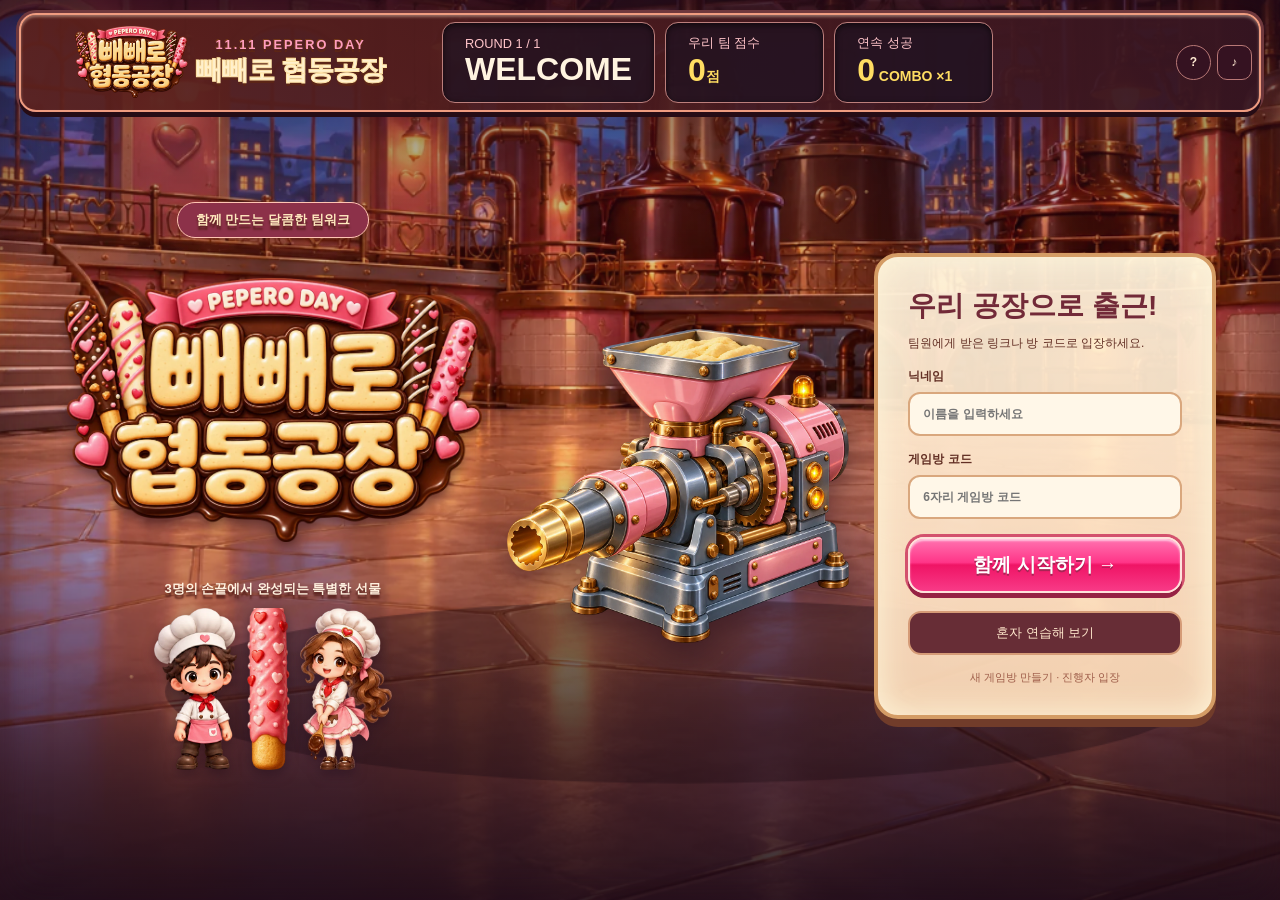
==== commit 3bdfb8f9: "Align special event guidance with the 240-second release" ====
--- a/index.html
+++ b/index.html
@@ -1 +1 @@
-<!doctype html><html lang="ko"><head><meta charset="utf-8"><meta name="viewport" content="width=device-width,initial-scale=1"><title>빼빼로 협동공장</title><link rel="stylesheet" href="./style-6949ee083737.css"></head><body><div id="root"></div><script>window.PEPERO_API_URL="https://qsarowamxhwhxdhzqxeh.supabase.co/functions/v1/pepero-game"</script><script type="module" src="./app-6949ee083737.js"></script></body></html>+<!doctype html><html lang="ko"><head><meta charset="utf-8"><meta name="viewport" content="width=device-width,initial-scale=1"><title>빼빼로 협동공장</title><link rel="stylesheet" href="./style-7fd814dbd737.css"></head><body><div id="root"></div><script>window.PEPERO_API_URL="https://qsarowamxhwhxdhzqxeh.supabase.co/functions/v1/pepero-game"</script><script type="module" src="./app-7fd814dbd737.js"></script></body></html>
--- a/style-7fd814dbd737.css
+++ b/style-7fd814dbd737.css
@@ -0,0 +1,456 @@
+@import url('https://fonts.googleapis.com/css2?family=Gowun+Dodum&family=Noto+Sans+KR:wght@400;500;600;700;800;900&display=swap');
+
+.host-route .join-panel form,.host-route .join-panel .or,.host-route .join-panel .practice-button,.host-route .join-panel .admin-entry{display:none}.host-create-card{padding:25px 0 15px}.host-create-card p{line-height:2.6;color:#a88973;font-size:13px;margin-bottom:25px}.host-create-card a{display:block;text-align:center;font-size:11px;color:#bc8b77;margin:18px 0}.host-route .restore-link{margin-top:18px!important}
+:root{--pink:#ed628b;--brown:#55382e;--border:#f0e5dd}*{box-sizing:border-box}body{margin:0;color:var(--brown);background:#fcfaf6;font-family:'Noto Sans KR',sans-serif;font-size:13px}button,input,select{font:inherit}button{cursor:pointer;display:inline-flex;align-items:center;justify-content:center;gap:8px;border:0;background:none;color:inherit;transition:transform .15s,background .2s}button:hover{filter:brightness(.98);transform:translateY(-1px)}button:disabled{opacity:.45;cursor:not-allowed;transform:none}button:focus-visible,a:focus-visible{outline:3px solid #ed8bac;outline-offset:3px}input,select{border:1px solid #eadfd7;border-radius:9px;padding:11px 12px;background:#fffcfa;outline:none;width:100%;color:var(--brown)}input:focus,select:focus{border-color:var(--pink);box-shadow:0 0 0 3px #ed628b12}h1,h2,h3,p{margin:0}b,strong{font-weight:800}a{color:inherit;text-decoration:none}.sidebar{width:210px;position:fixed;inset:0 auto 0 0;padding:36px 23px 22px;background:#fffdf9;border-right:1px solid var(--border);display:flex;flex-direction:column;z-index:10}.brand{display:flex;align-items:center;gap:11px}.brand>b{font-family:'Gowun Dodum',sans-serif;font-size:23px;font-weight:900;letter-spacing:-1.3px;line-height:1.2}.brand>b>span{display:block;color:var(--pink);font-size:20px;letter-spacing:-.8px}.brand-mark{position:relative;width:45px;height:51px;background:#f9d6df;border-radius:12px;color:#dd5980;font-size:20px;display:grid;place-items:center;transform:rotate(-8deg);border:2px solid #fff;box-shadow:0 2px 0 #f1b6c8}.brand-mark span{position:absolute;color:#713c28;font-size:31px;top:19px}.side-divider{height:1px;background:var(--border);margin:30px 0 25px}.nav-label{font-size:9px;color:#b6a094;letter-spacing:1.3px;font-weight:700;padding-left:12px}nav{display:flex;flex-direction:column;gap:8px;margin-top:14px}nav button{padding:14px 13px;justify-content:flex-start;font-weight:600;color:#927e71;border-radius:10px;white-space:nowrap}nav button.active{background:#fce8ed;color:#d94e79;font-weight:800}nav button>svg:last-child:not(:first-child){margin-left:auto}.side-note{margin-top:auto;margin-bottom:50px;text-align:center;background:linear-gradient(#fff4ed,#ffefef);border:1px solid #f5e4dc;border-radius:14px;padding:22px 5px}.side-note>span{font-size:37px;display:block;transform:rotate(-14deg);margin-bottom:10px}.side-note>b{font-size:13px}.side-note p{font-size:11px;color:#a18c7b;line-height:1.9;margin:9px 0}.side-note>div{color:#e8a6b8;letter-spacing:8px}.side-bottom{font-size:10px;color:#978576;text-align:center}.side-bottom small{font-size:8px;display:block;margin-top:12px;letter-spacing:.5px;color:#c0ada0}.status-dot{width:6px;height:6px;background:#7eaf87;border-radius:50%;display:inline-block;flex-shrink:0;margin-right:4px}.status-dot.offline{background:#d3c6bf}.main-shell{margin-left:210px}.topbar{height:75px;display:flex;align-items:center;justify-content:space-between;padding:0 36px;border-bottom:1px solid var(--border);background:#fffdf9}.breadcrumb{display:flex;align-items:center;gap:12px;color:#ab9789;font-size:11px}.breadcrumb b{font-weight:600;color:#735449}.top-actions{display:flex;align-items:center;gap:16px}.date-pill{font-size:10px;font-weight:700;color:#ca7d89;background:#fff0f1;border-radius:20px;padding:6px 11px;display:flex;align-items:center;gap:7px}.icon-button{color:#9b8578;padding:4px}.profile{width:32px;height:32px;background:#f9e5dc;color:#ba7d6c;border-radius:50%;display:grid;place-items:center;font-size:20px}main{padding:30px 36px 15px;max-width:1700px;margin:auto}.page-heading{display:flex;justify-content:space-between;align-items:center;margin-bottom:25px;gap:15px}.eyebrow{font-size:9px;letter-spacing:1.8px;color:#c5907d;font-weight:700}h1{font-size:26px;letter-spacing:-1.3px;margin:7px 0 9px;font-weight:800}h1>span{color:#ed7493;font-size:22px;margin-left:5px}.page-heading p{color:#a18d7f;font-size:11px}.panel{border:1px solid var(--border);border-radius:15px;background:#fffefb;box-shadow:0 3px 8px #6f433003;overflow:hidden}.panel-title{display:flex;align-items:center;justify-content:space-between;font-size:14px;font-weight:800;gap:8px}.panel-title>span:first-child{display:flex;align-items:center;gap:8px}.panel-title svg{color:#d89088}.soft-tag{font-size:9px;color:#bb9480;font-weight:600;background:#fbf3e9;border-radius:20px;padding:5px 9px;white-space:nowrap}.landing-grid{display:grid;grid-template-columns:minmax(0,1.65fr) minmax(310px,1fr);gap:23px;margin-bottom:24px}.hero{height:292px;border-radius:16px;background:#fce0df;position:relative;overflow:hidden;border:1px solid #f4d5cc}.hero-copy{position:relative;padding:29px;z-index:2;width:54%;background:linear-gradient(90deg,#ffe8df 70%,transparent)}.season-tag{font-size:9px;padding:5px 9px;border:1px solid #e8b8aa;background:#ffefdf;border-radius:15px;color:#b3785d;font-weight:700;white-space:nowrap}.hero h2{font-family:'Gowun Dodum',sans-serif;font-size:47px;line-height:1.08;letter-spacing:-2.5px;margin:18px 0 10px;color:#673d2b;font-weight:900;text-shadow:2px 2px 0 #fff4d8;position:relative}.hero h2 strong{font-size:50px}.hero h2 i{position:absolute;font-size:26px;top:5px;left:157px;color:#e98a96;transform:rotate(15deg);text-shadow:none}.hero-copy p{font-size:12px;color:#8b5a47;font-weight:600}.hero-tags{display:flex;gap:6px;margin-top:12px;white-space:nowrap}.hero-tags>span{font-size:9px;padding:4px 7px;border-radius:5px;background:#fff8e8bb;color:#a17762}.hero-art{position:absolute;right:-2px;top:0;width:58%;height:100%;background-image:url('./reference.webp');background-size:auto 1070px;background-position:59% 0;background-repeat:no-repeat;mask-image:linear-gradient(90deg,transparent,black 17%);filter:saturate(.85)}.hero-ribbon{position:absolute;z-index:3;bottom:0;width:100%;background:#7e4939ec;color:#fff5e2;text-align:center;font-size:11px;font-weight:600;padding:9px}.hero-spark{position:absolute;z-index:3;color:#fff4b6;font-size:25px}.s1{right:23px;top:24px}.s2{right:32%;bottom:50px;font-size:35px}.stats-strip{display:flex;border:1px solid var(--border);border-radius:12px;background:#fffefb;margin-top:13px;padding:16px 7px;justify-content:space-around}.stats-strip>div{display:flex;align-items:center;gap:11px;padding:0 10px;border-right:1px solid var(--border);flex:1;justify-content:center}.stats-strip>div:last-child{border:0}.stats-strip svg{color:#d1a178;stroke-width:1.7;width:23px}.stats-strip>div:nth-child(2) svg{color:#e58f9f}.stats-strip span{font-size:9px;color:#ac9483}.stats-strip b{display:block;font-size:13px;margin-top:3px;color:#765444}.stats-strip small{font-size:9px;color:#b09a88;font-weight:400}.join-panel{padding:24px 26px 15px}.tiny-label{font-size:8px;letter-spacing:1.2px;color:#b1a088;font-weight:700}.join-panel h2{font-size:18px;letter-spacing:-.6px;margin-top:11px}.join-panel>p{font-size:10px;color:#ae9787;margin-top:6px}.join-panel form{margin-top:18px}.join-panel label{display:block;font-size:10px;font-weight:700;margin-bottom:12px}.join-panel label span{color:var(--pink)}.join-panel input{display:block;margin-top:6px;padding:11px 12px;font-size:11px;height:39px}.join-panel input::placeholder{color:#c5b4a7}.code-input{letter-spacing:.7px}.primary{background:linear-gradient(#f0799b,#eb5b88);border:1px solid #e95784;box-shadow:0 3px 0 #cc416b15;color:white;border-radius:9px;min-height:41px;padding:10px 17px;font-size:12px;font-weight:700}.primary:hover{background:#e75080}.wide{width:100%;justify-content:center}.primary.wide svg{margin-left:8px}.or{display:flex;gap:10px;align-items:center;color:#c0ac9c;font-size:9px;margin:13px 0 9px;justify-content:center}.or>span{flex:1;height:1px;background:var(--border)}.practice-button{width:100%;padding:9px;border:1px solid #f0d8cc;background:#fff7ec;border-radius:8px;font-size:11px;color:#ad7a58;font-weight:600}.practice-button>svg:last-child{margin-left:auto}.practice-button>svg:first-child{margin-right:auto}.admin-entry{font-size:9px;color:#b7a292;margin:11px auto 0;display:flex;gap:5px}.restore-link{font-size:8px!important;color:#b7a292;text-align:center;margin:5px 0 0!important;cursor:pointer}.restore-link input{display:none!important}.content-grid{display:grid;grid-template-columns:minmax(0,1fr) 310px;gap:23px;align-items:start}.guide{padding:22px}.guide>p{font-size:10px;color:#ac9685;margin-top:8px}.guide-steps{display:grid;grid-template-columns:repeat(3,1fr);gap:13px;margin-top:20px}.guide-step{position:relative;border:1px solid #f2e6d6;background:#fffaf0;border-radius:10px;padding:12px 12px 15px}.step-1{background:#fff4f1;border-color:#f3dfd7}.step-2{background:#fff2f5;border-color:#f4dce2}.step-number{position:absolute;top:10px;left:12px;color:#c28d5e;font-size:11px;font-weight:900;letter-spacing:1px}.step-1 .step-number{color:#ba8b73}.step-2 .step-number{color:#d78c9c}.step-illustration{height:92px;display:flex;align-items:center;justify-content:center;gap:8px;padding-top:8px}.step-illustration .stick-wrap{height:65px;width:23px;transform:rotate(-17deg)}.step-illustration .stick-wrap:nth-child(2){transform:rotate(17deg)}.step-illustration .gift-box{transform:rotate(-8deg);width:44px;height:65px}.choco-pot{font-size:40px;transform:rotate(-8deg)}.guide-step h3{font-size:13px;display:flex;align-items:center;gap:7px;white-space:nowrap;margin-bottom:7px}.guide-step h3 span{font-size:7px;letter-spacing:.6px;color:#c0a58d}.guide-step p{font-size:9px;line-height:1.9;color:#a58a77}.step-arrow{position:absolute;right:-17px;top:65px;border:1px solid #f3e3d9;background:#fffcf8;border-radius:50%;padding:4px;color:#d0a88d;z-index:2}.guide-details{padding-top:24px}.guide-details h3{margin:18px 0 8px;font-size:16px}.guide-details p{line-height:2;color:#927c70;max-width:800px}.event-banner{margin-top:20px;display:flex;align-items:center;padding:18px 24px;border-radius:13px;background:linear-gradient(105deg,#fff5db,#fff0d3 65%,#ffe7b6);border:1px solid #f3e3bf;position:relative;overflow:hidden;height:114px}.event-icon{font-size:33px;margin-right:18px}.event-banner span{font-size:9px;color:#bb9155}.event-banner h3{font-size:17px;color:#997039;margin:4px 0 7px;letter-spacing:-.5px}.event-banner p{font-size:9px;color:#b49669}.gold-sticks{display:flex;gap:10px;margin-left:auto;transform:rotate(24deg);margin-right:12px}.gold-sticks .stick-wrap{height:94px;width:22px}.ranking{padding:21px 20px 0}.live{display:inline-flex;align-items:center;gap:5px;color:#c28173;font-size:8px;letter-spacing:1px;font-weight:700}.live i{width:5px;height:5px;border-radius:50%;background:#ee7a92}.ranking .muted{color:#bba18c;font-size:9px;margin-top:11px;display:flex;justify-content:space-between}.rank-row{display:flex;align-items:center;gap:11px;padding:16px 0 12px;border-bottom:1px dashed #eee2d7;transition:all .4s}.rank-row:last-of-type{border:0}.medal{font-size:21px;width:24px;text-align:center;line-height:1;flex-shrink:0}.medal-3,.medal-4,.medal-5{font-size:14px;font-weight:700;color:#c2ad98}.rank-name{flex:1;min-width:0}.rank-name b{font-size:11px;display:flex;align-items:center;gap:5px;white-space:nowrap}.rank-name em{font-size:7px;font-style:normal;color:#dc6a8d;background:#fff0f4;padding:2px 4px;border-radius:4px}.rank-name small{font-size:8px;color:#b49d8a;display:block;margin:4px 0}.rank-name small>span{margin-left:7px}.rank-track{height:4px;background:#f4ede3;border-radius:8px;overflow:hidden;margin-top:6px}.rank-track i{display:block;background:#efcc81;height:100%;border-radius:8px;transition:width .5s}.rank-row:nth-of-type(4) .rank-track i{background:#e4ae9a}.rank-row:nth-of-type(n+5) .rank-track i{background:#d2c2b2}.rank-row>strong{font-size:15px;white-space:nowrap}.rank-row>strong>small{font-size:9px;font-weight:400;color:#ae9583;margin-left:3px}.ranking-foot{font-size:8px;color:#b09a88;background:#faf6ee;margin:15px -20px 0;padding:11px 8px;display:flex;align-items:center;justify-content:center;gap:7px}.my-team{background:#fff4f6;margin:0 -10px;padding-left:10px;padding-right:10px;border-radius:8px}.page-footer{display:flex;align-items:center;gap:5px;color:#bfaa98;font-size:9px;margin:26px 0 2px}.page-footer svg{color:#dca4a5}.page-footer>span{margin-left:auto;font-size:8px;letter-spacing:1px;color:#c8b7a6}
+.biscuit{height:100%;width:18px;margin:auto;border:1px solid #bd854c;background:linear-gradient(90deg,#dfa96b,#f4cd92 45%,#e8b777);border-radius:7px;position:relative;box-shadow:inset 2px 0 0 #ffe2ad,1px 2px 0 #9e6b3820}.biscuit.shape-1{width:26px}.biscuit.shape-2:before{content:'♥';position:absolute;top:-15px;left:-10px;font-size:38px;color:#e8b571;line-height:1;text-shadow:0 -1px #c89559}.biscuit.shape-3:before{content:'★';position:absolute;top:-14px;left:-10px;font-size:39px;color:#e8b571;line-height:1;text-shadow:0 -1px #c89559}.chocolate{position:absolute;top:0;left:-1px;right:-1px;border-radius:6px 6px 5px 5px;box-shadow:inset 2px 1px 1px #ffffff55;overflow:hidden}.chocolate span{position:absolute;font-size:9px;color:#ffbdc4;line-height:1}.chocolate span:nth-child(even){color:#fff4d9}.stick-wrap{height:95px;width:35px;position:relative;padding-top:8px;flex-shrink:0}.stick-wrap.small{height:41px;width:19px;transform:rotate(30deg);padding:0}.small .biscuit{width:9px;border-radius:4px}.small .biscuit:before{font-size:18px;left:-4px;top:-7px}.small .chocolate span{font-size:4px}.golden .biscuit{box-shadow:0 0 15px #ffd45c;background:linear-gradient(90deg,#db9b28,#ffe17c,#dba535)}.gold-stars{position:absolute;right:-9px;top:15px;color:#e6ad31;font-size:22px;animation:twinkle 1.4s infinite}.gift-box{width:47px;height:73px;border:1px solid #df82a3;background:linear-gradient(110deg,#ffd3e1,#ed88ab);border-radius:3px;box-shadow:5px 1px 0 #e98db0,6px 2px 0 #c1748c;position:relative;display:flex;flex-direction:column;align-items:center;justify-content:center;color:#ed6293;font-size:24px;flex-shrink:0;transform:rotate(-4deg)}.gift-box:before{content:'';height:100%;width:8px;background:#ffffff55;position:absolute;left:8px}.gift-box:after{content:'♡';position:absolute;top:4px;right:5px;font-size:13px;color:#fff3f0}.gift-box span{font-size:6px;letter-spacing:1px;color:#fff6ec;z-index:1}.box-1{background:linear-gradient(110deg,#ec8a94,#c73f58);border-color:#b84058;box-shadow:5px 1px 0 #ad354b,6px 2px 0 #8b293d;color:#ffe4d7}.box-2{background:linear-gradient(110deg,#ac7861,#5d342c);border-color:#6c4031;box-shadow:5px 1px 0 #4e3028,6px 2px 0 #3d241f;color:#f9b8bc}.box-3{background:linear-gradient(110deg,#fff2e3,#fff8ea);border-color:#e4bba4;box-shadow:5px 1px 0 #ebd5c6,6px 2px 0 #cfb49f;color:#ee99aa}.outline-button{border:1px solid #e9dace;border-radius:8px;background:#fffcf7;padding:9px 12px;font-size:11px;white-space:nowrap}.error-bar{display:flex;gap:10px;align-items:center;padding:12px 16px;background:#fff0ee;color:#c76353;border:1px solid #f0bdb3;border-radius:10px;margin-bottom:16px}.error-bar button{margin-left:auto}.toast{position:fixed;left:50%;bottom:35px;transform:translateX(-50%);z-index:90;background:#714534;color:#fff7e4;border:1px solid #8e6351;border-radius:15px;padding:17px 26px;box-shadow:0 10px 40px #613c3a30;font-size:14px;font-weight:700;display:flex;gap:12px;align-items:center;animation:pop .3s}.modal-backdrop{position:fixed;inset:0;background:#50362e55;backdrop-filter:blur(5px);z-index:80;display:grid;place-items:center;padding:20px}.mini-modal{position:relative;text-align:center;padding:35px;max-width:470px;width:100%;box-shadow:0 20px 70px #4a231b30}.mini-modal h2{font-size:23px;letter-spacing:-1px;margin:10px 0}.mini-modal p{color:#a48b7c;font-size:12px;line-height:1.9;margin:15px 0 22px}.mini-modal>.primary{margin-top:15px}.mini-modal small{display:block;color:#b3a090;margin-top:15px;font-size:10px}.modal-emoji{font-size:45px}.close{position:absolute;top:16px;right:16px;color:#baa595}.admin-key-note{padding:16px;background:#fff5e7;border-radius:8px;color:#aa8863;font-size:11px;line-height:1.9}.admin-key-note svg{display:inline;margin-right:5px}.loading{padding:40px;display:flex;justify-content:center;gap:15px;align-items:center}.loading button{text-decoration:underline}.spin{animation:spin 2s linear infinite}.game-status{display:flex;align-items:center;justify-content:space-between;background:#fff4eb;border:1px solid #efdaca;border-radius:12px;padding:15px 20px;margin-bottom:20px;gap:15px}.game-status>div:first-child{display:flex;align-items:center;gap:16px}.game-status b{font-size:14px}.status-metrics{display:flex;align-items:center;gap:25px}.status-metrics>span{display:flex;align-items:center;gap:7px;font-size:11px;color:#9d7d64}.status-metrics strong{font-size:22px;color:#724c34;font-variant-numeric:tabular-nums}.status-metrics .score strong{color:var(--pink);margin-left:5px}.last-chance{border:2px solid #e7b34b;background:#fff2ce;box-shadow:0 0 14px #f6c65140}.lobby-avatars{display:flex;justify-content:space-around;text-align:center;padding:30px 15px 35px;gap:15px}.lobby-avatars>div{flex:1}.lobby-avatars h3{font-size:15px;margin:12px 0 7px}.lobby-avatars small{color:#b8a08d;font-size:10px}.lobby-avatars em{display:block;font-size:10px;font-style:normal;color:#de6a8d;margin-top:8px}.lobby>.panel:first-child{padding:23px}.lobby .guide{border:0;box-shadow:none;padding:10px 0 0}.role-tag{font-size:10px;padding:5px 10px;border-radius:5px;background:#fff0d9;color:#bc8c53;display:inline-block}.role-tag.role-1{background:#fce5e1;color:#bf8673}.role-tag.role-2{background:#fce8ef;color:#d98ca2}.waiting-message{display:flex;align-items:center;justify-content:center;gap:8px;font-size:11px;color:#bb9273;padding:15px;border:1px dashed #e9d6c6;border-radius:10px;margin-bottom:15px}.avatar{height:100px;width:85px;position:relative;margin:0 auto 10px}.face{font-size:55px;position:absolute;top:18px;left:8px;line-height:1;z-index:2}.chef-hat{position:absolute;top:-3px;left:16px;font-size:57px;color:#fff7ed;line-height:1;text-shadow:0 -1px #d0a492,1px 0 #cfa394,-1px 0 #cfa394;z-index:3;transform:rotate(-8deg)}.chef-hat:after{content:'♥';position:absolute;color:#f294a8;font-size:16px;left:17px;top:14px}.apron{position:absolute;bottom:0;left:15px;width:55px;height:33px;border:1px solid #d2917d;background:#ffe3b9;border-radius:18px 18px 6px 6px;text-align:center;font-size:21px;color:#e17c8a;z-index:3}.role-1 .apron{background:#ffcad7}.role-2 .apron{background:#fff0e6}.working{animation:bob .65s infinite alternate}.play-grid{grid-template-columns:minmax(0,1fr) 290px;gap:19px}.conveyor-panel{padding:20px 20px 0}.stations{display:flex;justify-content:space-between;align-items:start;gap:12px;margin-top:23px;padding:0 4px 12px}.station{position:relative;flex:1;min-width:0;text-align:center}.station-label{display:flex;align-items:center;justify-content:center;gap:4px;background:#fff1de;font-size:10px;font-weight:700;padding:7px 5px;border-radius:6px;color:#a77b53;position:relative}.station:nth-child(2) .station-label{background:#fce8e0;color:#bb7e64}.station:nth-child(3) .station-label{background:#fce8ef;color:#c87791}.station-label>small{font-size:6px;color:#e96b8c;position:absolute;top:-5px;right:4px;background:#fff3f7;padding:1px 3px;border-radius:3px}.station .avatar{transform:scale(.85);height:86px;margin-top:6px;margin-bottom:2px}.station b{font-size:11px;display:block}.station>small{font-size:8px;display:block;color:#b69b83;margin:5px 0}.queue-badge{border:1px solid #ebdfd2;background:#faf5ed;border-radius:5px;padding:3px 8px;font-size:8px;color:#b19173;display:inline-block}.station-arrow{position:absolute;right:-13px;top:96px;font-size:26px;color:#e4c3a7}.finish-station{width:60px;align-self:center;text-align:center;padding-top:40px}.finish-station>div{font-size:36px}.finish-station b{display:block;font-size:11px}.finish-station>span{font-size:9px;color:#b9a08c}.belt{height:59px;margin:0 -20px;background:#e5ccad;position:relative;border-top:4px solid #c5a788;border-bottom:5px solid #bfa183;overflow:hidden}.belt-track{position:absolute;inset:0;background:repeating-linear-gradient(90deg,#f0ddc4 0 38px,#ceb79c 39px 42px);animation:belt 2s linear infinite}.rush .belt-track{animation-duration:.7s}.belt-product{position:absolute;top:4px;display:flex;align-items:end;gap:2px;transition:left .7s}.belt-product span{font-size:7px;color:#8b6b51}.workstation{margin-top:19px}.workstation>.panel-title{background:#fff7ef;padding:17px 20px;border-bottom:1px solid var(--border)}.nickname{font-size:10px;font-weight:500;color:#af8e74;display:flex;align-items:center;gap:6px}.work-content{display:grid;grid-template-columns:158px minmax(0,1fr);gap:21px;padding:20px}.order-card{background:#fff9ed;border:1px solid #efdfc7;border-radius:9px;overflow:hidden}.order-kicker{display:flex;align-items:center;justify-content:center;gap:7px;background:#f8e9cd;border-bottom:1px solid #eddbc0;font-size:11px;padding:10px;font-weight:800;color:#9b754d}.order-product{display:flex;gap:16px;height:125px;align-items:center;justify-content:center}.order-product>.stick-wrap{height:92px;width:25px;transform:rotate(-22deg)}.order-product .gift-box{width:36px;height:59px;transform:rotate(7deg);font-size:21px}.order-product .gift-box span{font-size:4px}.order-card dl{padding:0 12px;margin:0}.order-card dl>div{display:flex;justify-content:space-between;font-size:9px;border-bottom:1px dashed #eddfca;padding:7px 0;gap:8px}.order-card dt{color:#b49a7d}.order-card dd{font-weight:700;margin:0}.order-footer{padding:9px 5px;text-align:center;font-size:8px;color:#be9b73;margin-top:6px;background:#fcf1da}.gold-order{border-color:#dfb75b;box-shadow:0 0 12px #edd68a35}.gold-label{font-size:9px;color:#b78c24;background:#fff0bc;padding:5px;border-radius:5px;display:block;text-align:center}.work-controls h3{font-size:11px;font-weight:700;display:flex;gap:8px;align-items:center;margin:2px 0 14px;letter-spacing:-.3px}.work-controls h3 span{color:#df8b91;background:#fff0f2;padding:2px 5px;border-radius:4px;font-size:9px}.shape-options,.box-options{display:grid;grid-template-columns:repeat(4,1fr);gap:8px}.shape-options button,.box-options button{position:relative;display:flex;flex-direction:column;gap:7px;border:1px solid #eee1d1;border-radius:8px;background:#fffbf2;padding:14px 6px 10px;font-size:9px;color:#ac8969}.shape-options .stick-wrap{height:80px;width:28px;margin-bottom:5px}.shape-options button>svg{position:absolute;right:4px;top:5px;color:#de7d96}.shape-options button.selected,.box-options button.selected,.coat-options button.selected,.topping-options button.selected{border:1.5px solid #ee87a3;background:#fff2f5;color:#ce6182}.shape-options b{font-size:9px}.work-tip{display:flex;align-items:center;gap:6px;font-size:9px;background:#fcf6ed;color:#b89d82;padding:11px 9px;border-radius:6px;line-height:1.6;margin:15px 0}.work-tip>span{font-size:15px;color:#dba1a4}.work-controls>.primary{font-size:11px;min-height:39px}.timing{height:40px;background:#f2e4d4;position:relative;border:1px solid #e0c8ae;border-radius:8px;margin:20px 0 39px;overflow:visible}.timing>span{position:absolute;top:0;bottom:0;background:repeating-linear-gradient(45deg,#9dc299 0 7px,#b5d1ad 7px 14px);border-left:2px solid #81a67d;border-right:2px solid #81a67d}.timing i{position:absolute;top:-7px;width:5px;height:51px;background:#d75f82;border:2px solid #fff8ef;border-radius:4px;box-shadow:0 1px 3px #81413950;transform:translateX(-50%)}.timing b{position:absolute;font-size:9px;bottom:-24px;left:0;right:0;color:#ad8c73;font-weight:400;text-align:center}.empty-order{text-align:center;padding:25px 5px;color:#b3a18b;font-size:10px;min-height:252px}.empty-order svg{margin:20px auto;width:30px;height:30px;color:#d3c0a5}.empty-order p{margin-bottom:10px}.empty-order small{font-size:8px}.team-footer{display:flex;align-items:center;justify-content:space-between;gap:10px;margin-top:14px;padding:13px 15px;background:#fffdf9;border:1px solid var(--border);border-radius:10px}.team-footer>div{font-size:9px;color:#b59d87}.team-footer b{display:block;margin:5px 0 0 10px;font-size:9px;color:#ac917b;font-weight:500}.sos-button{font-size:10px;background:#fff0ed;border:1px solid #f0ccc2;border-radius:7px;color:#d47965;padding:9px 10px;font-weight:700;white-space:nowrap}.sos-button span{font-size:8px;padding-left:4px;font-weight:500;color:#c99380}.game-right>.panel{margin-bottom:17px}.game-right .rank-row{padding-top:12px;padding-bottom:10px}.combo-card{padding:20px;text-align:center;background:linear-gradient(130deg,#fff9ec,#fff0de)}.combo-card>span{font-size:10px;color:#b3936b}.combo-card>div:nth-child(2){font-size:11px;color:#c89957;margin:7px 0}.combo-card b{font-size:33px;color:#d89541;margin-right:3px}.combo-card p{font-size:8px;color:#b49a7e}.combo-dots{display:flex;justify-content:center;gap:5px;margin-top:12px}.combo-dots i{width:12px;height:7px;border-radius:2px;background:#efdfc7}.combo-dots .filled{background:#ecb956}.activity-card{padding:17px}.activity-card .panel-title{font-size:11px}.activity-card p{font-size:9px;color:#a98d73;line-height:1.8;padding:8px 0;display:flex;align-items:center;gap:6px;border-bottom:1px dashed #eee1d1}.activity-card p:last-child{border:0}.activity-card p>svg{color:#db91a2;flex-shrink:0}.coat-options,.topping-options{display:grid;grid-template-columns:repeat(4,1fr);gap:7px}.coat-options button,.topping-options button{display:flex;flex-direction:column;padding:8px 3px;border:1px solid #eddfd2;border-radius:8px;font-size:8px;gap:6px}.coat-options i{width:28px;height:28px;border:2px solid #ffffff88;border-radius:50%;box-shadow:0 0 0 1px #d5b9a3}.topping-options{margin-top:8px}.topping-options span{font-size:20px}.box-options button{font-size:8px;padding:16px 0 10px}.box-options .gift-box{width:28px;height:48px;margin-bottom:8px;font-size:17px}.box-options .gift-box span{font-size:3px}.drag-board{height:132px;position:relative;border:1px dashed #e4cdbb;background:#fff9f0;border-radius:9px;margin:12px 0 15px;touch-action:none;cursor:grab;display:flex;align-items:center;justify-content:space-between;padding:12px 20px 25px;user-select:none}.drag-start{width:35px;display:flex;justify-content:center;z-index:1;pointer-events:none}.drag-board .stick-wrap{height:70px;transform:rotate(90deg);margin-left:16px;pointer-events:none}.coat-track{position:absolute;top:42%;left:8%;right:8%;height:20px;border-radius:10px;border:2px solid #d9b191;pointer-events:none}.drag-board svg{position:absolute;inset:0;width:100%;height:100%;pointer-events:none;z-index:2}.drag-board small{position:absolute;bottom:8px;left:0;right:0;text-align:center;font-size:8px;color:#ba9980;pointer-events:none}.drag-board .gift-box{width:38px;height:65px;pointer-events:none;transform:none}.drag-arrow{font-size:34px;color:#ebc9ac}.support-popup{position:fixed;bottom:22px;right:28px;z-index:50;display:flex;align-items:center;gap:14px;background:#fff5ee;border:1px solid #efae97;box-shadow:0 10px 30px #a66e4725;border-radius:12px;padding:20px}.support-popup>svg{color:#d77d62}.support-popup b{font-size:12px}.support-popup p{font-size:10px;color:#ba967c;margin-top:6px}.support-popup .primary{font-size:11px}.jam-popup{bottom:110px}.pause-banner{position:fixed;top:76px;left:210px;right:0;text-align:center;display:flex;align-items:center;justify-content:center;gap:8px;padding:12px;background:#f9e9c2;color:#9d7939;z-index:40;font-size:13px;font-weight:700}.countdown-overlay{position:fixed;inset:0;background:#58372deb;z-index:70;color:#fff3db;display:flex;flex-direction:column;align-items:center;justify-content:center;backdrop-filter:blur(8px)}.countdown-overlay>span{font-size:20px}.countdown-overlay>b{font-size:160px;font-weight:900;line-height:1.4;color:#ffc0d1;text-shadow:0 9px 0 #e4658c}.countdown-overlay h2{font-size:19px;letter-spacing:5px}.practice-roles{display:flex;align-items:center;gap:8px;background:#f8f1e7;padding:10px 14px;border-radius:9px;margin-bottom:18px}.practice-roles>span{font-size:10px;margin-right:auto;color:#a28a73}.practice-roles button{font-size:10px;padding:7px 12px;background:#fffbf5;border:1px solid #e4d8c8;border-radius:6px}.practice-roles button.selected{background:#fbe1e9;border-color:#eda7bc;color:#cf6384}.round-end{text-align:center;padding:45px 20px;margin-top:20px}.round-end>span{font-size:45px}.round-end h2{font-size:20px;margin:20px 0 10px}.round-end p{font-size:12px;color:#aa8f77;margin-bottom:20px}.round-end>b{font-size:21px;color:#dc6b8b}.large-rank{max-width:950px;margin:auto}.board-top{display:flex;justify-content:space-between;align-items:center;margin-bottom:18px}.board-top h2{font-size:19px}.board-top h2 span{font-size:10px;margin-left:15px;color:#b69c86}.large-rank .rank-row{padding:20px 10px}.large-rank .rank-name b{font-size:19px}.large-rank .rank-name small{font-size:11px}.large-rank .rank-row>strong{font-size:30px}.large-rank .rank-track{height:8px}.board-mode .sidebar,.board-mode .topbar{display:none}.board-mode .main-shell{margin:0}.board-mode .large-rank{max-width:1250px}.board-mode .rank-row{padding:24px 15px}.board-mode .rank-name b{font-size:25px}.admin-grid{display:grid;grid-template-columns:1fr 265px;gap:20px;margin-bottom:20px}.admin-control,.admin-tools{padding:22px}.admin-buttons{display:flex;gap:10px;flex-wrap:wrap;margin:20px 0}.settings-row{display:flex;gap:12px;align-items:end;flex-wrap:wrap;border-top:1px solid var(--border);padding-top:20px}.settings-row label{font-size:10px;flex:1;min-width:95px;color:#ab9078}.settings-row input{display:block;margin-top:7px;padding:8px}.settings-row .check-label{display:flex;align-items:center;gap:5px;flex:0;white-space:nowrap;margin-bottom:10px}.check-label input{width:auto;margin:0;accent-color:var(--pink)}.manual-events{display:flex;gap:10px;align-items:center;border-top:1px solid var(--border);margin-top:20px;padding-top:17px;flex-wrap:wrap}.manual-events>span{font-size:10px;color:#b29980}.manual-events button{font-size:10px}.admin-tools h3{font-size:14px;margin-bottom:12px}.admin-tools p{font-size:10px;color:#ae947c;margin-bottom:17px}.admin-tools>button{display:flex;width:100%;font-size:10px;margin-bottom:10px}.danger-button{border:1px solid #eecac4;border-radius:8px;color:#c47565;padding:9px}.team-grid{display:grid;grid-template-columns:repeat(3,1fr);gap:18px}.admin-team{padding:18px}.team-card-head{display:flex;justify-content:space-between;margin-bottom:12px}.team-card-head span{font-size:9px;letter-spacing:1px;color:#be9d83}.team-card-head b{font-size:13px;color:var(--pink)}.admin-team>input{font-size:15px;font-weight:800;background:transparent;padding:7px 0;border:0;border-bottom:1px solid var(--border);border-radius:0}.team-slots>div{display:flex;align-items:center;gap:8px;margin:15px 0}.slot-icon{width:28px;height:28px;background:#fff0d6;display:grid;place-items:center;border-radius:8px;color:#b99365;font-size:11px;font-weight:700}.slot-icon.role-1{background:#fae5df;color:#c28b77}.slot-icon.role-2{background:#fce5ed;color:#cf849c}.team-slots>div>div{flex:1}.team-slots small{display:block;color:#b79c84;font-size:8px}.team-slots b{font-size:11px;display:block;margin-top:3px}.team-slots select{width:76px;padding:5px 2px;font-size:8px}.team-production{display:flex;justify-content:space-between;border-top:1px dashed #eddfd0;padding-top:12px}.team-production span{font-size:9px;color:#b49a80}.team-production b{color:#95724e;margin-left:2px}.admin-team>p,.admin-team details{font-size:9px;color:#b3967b;margin-top:10px}.admin-team details p{font-size:9px;padding:5px;border-bottom:1px solid #eee1d2}.admin-team summary{cursor:pointer}.ceremony{text-align:center;padding:40px;position:relative;background:radial-gradient(ellipse at top,#fff1db,transparent 70%),#fffdfa}.confetti{font-size:30px;letter-spacing:25px;color:#ed9caa;animation:twinkle 3s infinite;margin-bottom:20px}.ceremony h2{font-size:32px;letter-spacing:-1px;margin:15px 0 10px}.ceremony>p{font-size:12px;color:#b49b82}.podium{display:flex;align-items:end;justify-content:center;gap:20px;margin:45px 0 25px}.podium-card{width:230px;padding:25px 16px;border:1px solid #e6d6c3;background:#faf4e9;border-radius:15px;animation:reveal 1s both}.podium-card>span{font-size:55px;display:block}.podium-card>small{font-size:10px;color:#b49673;display:block;margin:12px 0}.podium-card h3{font-size:20px;letter-spacing:-.7px;margin-bottom:10px}.podium-card>b{font-size:32px;color:#b28b56;display:block}.podium-card>b small{font-size:11px}.podium-card>div{font-size:9px;color:#b69b7d;margin-top:10px}.place-0{padding-top:45px;padding-bottom:35px;background:linear-gradient(#fff1c8,#ffebbd);border-color:#e3bc60;box-shadow:0 0 40px #f9df9b35}.place-0>b{color:#c7952c}.special-awards{display:flex;justify-content:center;gap:15px;margin:30px 0}.special-awards>div{display:flex;flex-direction:column;align-items:center;gap:8px;background:#fff5ee;border:1px solid #eedccb;padding:17px 23px;border-radius:10px}.special-awards svg{color:#d9a167}.special-awards small{font-size:9px;color:#b69a7d}.special-awards b{font-size:12px}.all-results{max-width:650px;margin:30px auto 0;text-align:left}@keyframes belt{to{transform:translateX(42px)}}@keyframes bob{to{translate:0 -4px}}@keyframes twinkle{50%{opacity:.5;filter:brightness(1.2)}}@keyframes spin{to{rotate:360deg}}@keyframes pop{from{opacity:0;bottom:20px}}@keyframes reveal{from{opacity:0;transform:translateY(30px)}to{opacity:1;transform:translateY(0)}}
+@media(min-width:1500px){.sidebar{width:240px;padding-left:30px;padding-right:30px}.main-shell{margin-left:240px}main{padding:36px 45px}.topbar{padding:0 45px}.hero{height:330px}.hero-copy{padding:34px}.hero h2{font-size:56px}.hero h2 strong{font-size:60px}.hero-art{background-size:auto 1220px}.join-panel{padding:28px 32px}.join-panel form{margin-top:24px}.join-panel input{height:45px}.landing-grid{grid-template-columns:1.9fr 1fr}.content-grid{grid-template-columns:minmax(0,1fr) 350px}.guide-steps{gap:20px}.step-illustration{height:113px}.guide-step{padding:17px}.guide-step p{font-size:11px}.guide-step h3{font-size:15px}.ranking .rank-row{padding:20px 0 14px}.rank-name b{font-size:13px}.rank-name small{font-size:9px}.rank-row>strong{font-size:18px}.play-grid{grid-template-columns:minmax(0,1fr) 320px}.work-content{grid-template-columns:190px minmax(0,1fr);padding:25px;gap:25px}.shape-options .stick-wrap{height:105px}.order-product{height:150px}.work-controls h3{font-size:13px}.shape-options b{font-size:11px}.station .avatar{transform:scale(1);height:100px}.station-label{font-size:12px}.station b{font-size:13px}.station>small{font-size:10px}.pause-banner{left:240px}}
+@media(max-width:1200px){.sidebar{width:175px;padding:28px 15px}.main-shell{margin-left:175px}.brand>b{font-size:20px}.brand>b>span{font-size:18px}.topbar{padding:0 25px}main{padding:25px}.landing-grid{grid-template-columns:1.45fr 1fr;gap:18px}.hero-copy{padding-left:20px;width:59%}.hero h2{font-size:42px}.hero h2 strong{font-size:44px}.hero h2 i{left:140px}.hero-art{width:57%;background-position:58% 0}.hero-tags{gap:4px}.hero-tags>span{font-size:8px;padding:3px 5px}.join-panel{padding:23px 20px 15px}.join-panel h2{font-size:16px}.content-grid{grid-template-columns:minmax(0,1fr) 265px;gap:18px}.guide{padding:18px}.guide-step{padding-left:9px;padding-right:8px}.guide-step h3{font-size:11px;gap:4px}.guide-step h3 span{font-size:6px}.guide-step p{font-size:8px}.guide-steps{gap:11px}.ranking{padding:18px 16px 0}.rank-row{gap:8px}.ranking-foot{margin-left:-16px;margin-right:-16px}.play-grid{grid-template-columns:minmax(0,1fr) 250px;gap:15px}.work-content{grid-template-columns:135px minmax(0,1fr);gap:14px;padding:15px}.work-controls h3{font-size:10px}.shape-options,.box-options{gap:5px}.station-label{font-size:9px}.station-label>svg{width:12px}.finish-station{width:40px}.station .avatar{width:76px}.stations{gap:10px}.conveyor-panel{padding-left:15px;padding-right:15px}.panel-title{font-size:12px}.team-footer{padding:10px}.sos-button{font-size:9px}.admin-grid{grid-template-columns:1fr 220px}.admin-control,.admin-tools{padding:18px}.admin-buttons .outline-button,.admin-buttons .primary{font-size:10px;padding:9px}.team-grid{grid-template-columns:repeat(2,1fr)}.pause-banner{left:175px}}
+@media(max-width:1000px){.sidebar{width:78px;padding:26px 12px}.brand{justify-content:center}.brand>b,.side-note,.nav-label,.side-bottom{display:none}.brand-mark{width:41px}.side-divider{margin:24px 0}nav button{font-size:0;padding:15px;justify-content:center}nav button>svg:last-child:not(:first-child){display:none}nav button>svg{width:20px;flex-shrink:0}.main-shell{margin-left:78px}.page-heading h1{font-size:23px}.landing-grid{grid-template-columns:1.3fr 1fr}.hero-copy{padding-left:18px}.hero h2{font-size:37px}.hero h2 strong{font-size:41px}.hero h2 i{left:125px}.hero-copy p{font-size:10px}.season-tag{font-size:8px}.stats-strip>div{gap:6px;padding:0 6px}.stats-strip svg{width:18px}.stats-strip b{font-size:10px}.stats-strip small{font-size:7px}.pause-banner{left:78px}.play-grid{grid-template-columns:minmax(0,1fr) 230px}.station .avatar{scale:.85}.station-label{font-size:8px}.station-label svg{display:none}.station>small{font-size:7px}.work-content{grid-template-columns:115px minmax(0,1fr);gap:12px;padding:12px}.order-card dl{padding:0 8px}.order-card dl>div{font-size:8px}.order-product{gap:12px}.shape-options .stick-wrap{height:65px}.shape-options b{font-size:8px}.work-tip{font-size:8px}.team-footer>div{max-width:170px}.game-status{padding:13px}.status-metrics{gap:14px}.game-status b{font-size:11px}.admin-grid{grid-template-columns:1fr}.admin-tools{display:flex;align-items:center;gap:15px;flex-wrap:wrap}.admin-tools>button{width:auto;margin:0}.admin-tools h3,.admin-tools p{margin:0}}
+@media(max-width:800px){.landing-grid{grid-template-columns:1fr}.hero{height:300px}.hero-copy{padding:30px;width:55%}.hero h2{font-size:48px}.hero h2 strong{font-size:52px}.hero h2 i{left:170px}.hero-art{background-size:auto 1100px;background-position:59% 0}.join-panel{padding:25px}.join-panel form{display:flex;gap:12px;flex-wrap:wrap}.join-panel label{flex:1;min-width:150px;margin:0}.join-panel h2{font-size:20px}.content-grid{grid-template-columns:1fr}.game-right{display:grid;grid-template-columns:1fr 1fr;gap:15px}.game-right>.ranking{grid-row:span 2}.game-right>.panel{margin:0}.guide-step p{font-size:10px}.guide-step h3{font-size:14px}.guide-step h3 span{font-size:7px}.guide-step{padding:15px}.step-illustration{height:100px}.rank-name b{font-size:12px}.work-content{grid-template-columns:160px minmax(0,1fr);gap:20px;padding:20px}.shape-options .stick-wrap{height:85px}.order-card dl>div{font-size:10px}.work-controls h3{font-size:11px}.work-tip{font-size:10px}.shape-options b{font-size:10px}.station .avatar{scale:1;transform:scale(.9)}.station-label{font-size:11px}.station-label svg{display:block}.station>small{font-size:9px}.ceremony{padding:25px}.podium{gap:10px}.podium-card{width:31%;padding:20px 8px}.podium-card h3{font-size:16px}.podium-card>div{font-size:7px}.special-awards{gap:8px}.special-awards>div{padding:12px}.page-footer>span{display:none}}
+@media(max-width:550px){.sidebar{display:none}.main-shell{margin-left:0}.topbar{height:58px;padding:0 18px}.breadcrumb{font-size:9px;gap:7px}.date-pill{display:none}main{padding:20px 15px 12px}.top-actions{gap:13px}.page-heading{align-items:start;margin-bottom:20px}.page-heading h1{font-size:22px;line-height:1.45;letter-spacing:-1px}.page-heading p{font-size:10px;line-height:1.7}.eyebrow{font-size:7px;letter-spacing:1.5px}.page-heading>.outline-button{font-size:8px;padding:8px;flex-wrap:wrap;min-width:90px}.hero{height:280px}.hero-copy{padding:26px 20px;width:60%}.hero h2{font-size:43px}.hero h2 strong{font-size:47px}.hero h2 i{left:148px}.hero-art{width:57%;background-size:auto 1030px;background-position:58% 0}.hero-copy p{font-size:11px}.hero-ribbon{font-size:9px}.season-tag{font-size:8px}.hero-tags>span{font-size:7px}.stats-strip{padding:14px 4px}.stats-strip>div{gap:7px;padding:0 3px}.stats-strip svg{width:18px}.stats-strip b{font-size:10px}.stats-strip small{display:none}.stats-strip span{font-size:8px}.join-panel{padding:23px}.join-panel label{min-width:100%}.join-panel form{gap:14px}.guide{padding:16px}.guide .panel-title{font-size:12px}.soft-tag{font-size:7px;padding:4px 7px}.guide-steps{gap:8px}.guide-step{padding:13px 7px}.guide-step h3{font-size:11px;display:block;text-align:center}.guide-step h3 span{display:block;font-size:6px;margin-top:4px}.guide-step p{font-size:8px;text-align:center;line-height:1.8;letter-spacing:-.3px}.step-illustration{height:90px}.step-number{font-size:8px;left:8px;top:8px}.step-illustration .stick-wrap{height:58px;width:20px}.step-arrow{right:-12px;padding:2px}.step-arrow svg{width:12px;height:12px}.event-banner{padding:16px}.event-icon{font-size:25px;margin-right:10px}.event-banner h3{font-size:15px}.event-banner p{font-size:8px}.gold-sticks{margin-right:0;gap:4px}.gold-sticks .stick-wrap{height:74px;width:20px}.game-status{align-items:start;gap:8px;flex-direction:column}.game-status>div:first-child{gap:10px}.status-metrics{width:100%;justify-content:space-between}.status-metrics>span{font-size:10px}.status-metrics strong{font-size:20px}.lobby-avatars{padding:25px 0;gap:7px}.lobby-avatars .avatar{transform:scale(.8);width:75px;margin-bottom:0}.lobby-avatars h3{font-size:11px}.role-tag{font-size:8px;padding:4px 5px}.waiting-message{font-size:9px;padding:10px;line-height:1.8}.practice-roles{flex-wrap:wrap;justify-content:center}.practice-roles>span{width:100%;text-align:center}.practice-roles button{font-size:9px;padding:7px 10px}.stations{gap:9px;padding-left:0;padding-right:0;margin-top:19px}.station-label{font-size:9px;gap:2px}.station-label svg{display:none}.station .avatar{transform:scale(.75);height:80px;width:75px}.station b{font-size:9px}.station>small{font-size:7px}.queue-badge{font-size:7px;padding:3px 6px}.finish-station{width:32px;padding-top:53px}.finish-station>div{font-size:25px}.finish-station b{font-size:9px}.finish-station>span{font-size:8px}.station-arrow{font-size:20px;right:-11px;top:90px}.conveyor-panel{padding-left:12px;padding-right:12px}.conveyor-panel .panel-title{font-size:11px}.conveyor-panel .soft-tag{font-size:6px}.work-content{grid-template-columns:100px minmax(0,1fr);padding:12px;gap:12px}.order-kicker{font-size:9px;padding:8px 4px;gap:4px}.order-product{height:107px;gap:7px}.order-product>.stick-wrap{height:70px;width:20px}.order-product .gift-box{width:28px;height:48px}.order-card dl{padding:0 7px}.order-card dl>div{font-size:7px;padding:7px 0;gap:4px}.order-footer{font-size:6px;padding:8px 1px}.work-controls h3{font-size:9px;line-height:1.5;gap:5px;margin-bottom:12px}.shape-options{gap:4px}.shape-options button{padding:12px 2px 6px}.shape-options .stick-wrap{height:60px;width:20px}.shape-options .biscuit{width:12px}.shape-options .shape-1{width:16px}.shape-options b{font-size:7px}.shape-options .biscuit.shape-2:before{font-size:27px;top:-10px;left:-8px}.shape-options .biscuit.shape-3:before{font-size:28px;top:-10px;left:-8px}.work-tip{font-size:7px;padding:8px 6px;margin:11px 0;line-height:1.7}.work-controls>.primary{font-size:9px;min-height:36px;padding:8px 4px}.work-controls>.primary svg{width:12px}.timing{height:32px;margin:15px 0 35px}.timing i{height:43px}.timing b{font-size:8px}.coat-options,.topping-options,.box-options{gap:4px}.coat-options button,.topping-options button{font-size:6px;padding:6px 1px}.coat-options i{width:23px;height:23px}.topping-options span{font-size:17px}.box-options button{font-size:6px}.box-options .gift-box{width:20px;height:38px;font-size:14px}.box-options .gift-box span{font-size:2px}.drag-board{height:113px;padding:10px 13px 22px}.drag-board small{font-size:6px}.drag-board .gift-box{width:25px;height:48px;font-size:18px}.drag-board .gift-box span{font-size:4px}.drag-board .stick-wrap{height:50px}.drag-arrow{font-size:25px}.team-footer{gap:7px}.team-footer>div{font-size:7px;max-width:160px}.team-footer b{font-size:7px}.sos-button{padding:9px 7px;font-size:8px;gap:4px}.sos-button svg{width:13px}.game-right{display:block}.game-right>.panel{margin-bottom:15px}.ranking .rank-row,.game-right .rank-row{padding:14px 0}.team-grid{grid-template-columns:1fr}.admin-grid{gap:15px}.admin-tools{display:block}.admin-tools h3{margin-bottom:10px}.admin-tools p{margin-bottom:15px}.admin-tools>button{width:100%;margin-bottom:10px}.manual-events{gap:7px}.manual-events>span{width:100%}.manual-events button{font-size:8px;padding:8px}.settings-row label{font-size:9px}.admin-control{padding:16px}.admin-buttons{gap:7px}.admin-buttons .primary,.admin-buttons .outline-button{font-size:9px;padding:9px}.support-popup{left:15px;right:15px;bottom:15px;padding:14px;gap:10px}.support-popup b{font-size:10px}.support-popup p{font-size:8px}.support-popup .primary{font-size:9px;padding:9px;min-height:34px}.jam-popup{bottom:104px}.mini-modal{padding:30px 22px}.mini-modal h2{font-size:20px}.mini-modal p{font-size:11px}.pause-banner{left:0;top:58px;font-size:11px}.page-footer{font-size:8px;justify-content:center}.ceremony{padding:25px 14px}.ceremony h2{font-size:24px}.confetti{font-size:25px;letter-spacing:12px}.podium{gap:7px}.podium-card{padding:16px 4px}.podium-card>span{font-size:37px}.podium-card h3{font-size:11px}.podium-card>small{font-size:7px}.podium-card>b{font-size:24px}.podium-card>div{font-size:6px}.place-0{padding-top:35px;padding-bottom:30px}.special-awards>div{padding:12px 8px}.special-awards b{font-size:9px}.special-awards small{font-size:7px}.large-rank .rank-name b{font-size:15px}.large-rank .rank-row>strong{font-size:25px}.board-top h2{font-size:15px}.board-top h2 span{font-size:8px}.board-top .outline-button{font-size:9px}.round-end h2{font-size:16px}.round-end p{font-size:10px}.toast{min-width:270px;font-size:12px;padding:15px;bottom:25px}}
+@media(prefers-reduced-motion:reduce){*,*:before,*:after{animation:none!important;transition:none!important}}
+
+.factory-game{--pink:#ff3485;--cream:#fff0d0;--gold:#ffc762;position:relative;width:100%;height:100dvh;min-height:600px;overflow:hidden;background:#361822;color:var(--cream);font-family:'Malgun Gothic',sans-serif;isolation:isolate}.factory-game *{box-sizing:border-box}.factory-game button,.factory-game input{font:inherit}.factory-game button{cursor:pointer}.factory-game button:disabled{cursor:default;filter:grayscale(.6);opacity:.6}.factory-game button:focus-visible,.factory-game a:focus-visible{outline:3px solid #fff5a9;outline-offset:4px}.factory-game img{object-fit:contain;pointer-events:none;user-select:none}.fg-scene{position:absolute;inset:0;width:100%;height:100%;object-fit:cover;z-index:-3}.fg-vignette{position:absolute;inset:0;pointer-events:none;z-index:-2;box-shadow:inset 0 0 90px #250d1b99;background:linear-gradient(#150a1d60,transparent 30%,transparent 72%,#18081188)}.fg-top{height:11%;min-height:75px;position:absolute;top:1.4%;left:1.5%;right:1.5%;display:flex;gap:10px;align-items:stretch;padding:7px;border:2px solid #ef9c80;border-radius:17px;background:linear-gradient(110deg,#5e211be8,#351522eb);box-shadow:0 5px 0 #260c15,0 0 0 3px #6f383d, inset 0 2px 3px #ffdec56b;z-index:6}.fg-logo{color:#fff0cd;text-decoration:none;display:flex;flex-direction:column;justify-content:center;align-items:center;width:33%;text-shadow:0 3px #5c2516,-1px -1px #713718;white-space:nowrap}.fg-logo small{color:#ff9dbd;font-weight:900;font-size:clamp(10px,1vw,17px);letter-spacing:2px}.fg-logo strong{font-size:clamp(22px,2.7vw,48px);font-weight:1000;letter-spacing:-2px;-webkit-text-stroke:1px #ffe4a8}.fg-hud{border-radius:13px;border:1px solid #bc7f7c;background:#1d1121b8;box-shadow:inset 0 2px 6px #0009;padding:7px 22px;display:flex;justify-content:center;flex-direction:column;min-width:13%}.fg-hud small{font-size:clamp(11px,1vw,16px);color:#ffc4c9}.fg-hud strong{font-size:clamp(22px,2.5vw,44px);line-height:1.15;color:#fff4e0;font-variant-numeric:tabular-nums}.fg-hud em{font-size:14px;font-style:normal}.fg-score strong,.fg-combo strong{color:#ffdd62}.fg-tools{margin-left:auto;display:flex;align-items:center;gap:6px}.fg-tools button{color:#ffe9d2;background:#351221;border:1px solid #b87876;border-radius:50%;min-width:35px;height:35px;font-weight:bold;font-size:12px}.fg-tools button:last-child{border-radius:10px;padding:0 9px}.fg-stationbar{position:absolute;z-index:5;top:15%;left:22%;right:22%;display:flex;gap:8px}.fg-stationbar>div{display:flex;align-items:center;flex:1;min-width:0;background:#2b1725d6;border:1px solid #bc8b87;border-radius:14px;padding:5px 7px;box-shadow:0 4px 9px #180a1a88}.fg-stationbar>div.mine{border:2px solid #ffb1c4;background:#7c2942dc;box-shadow:0 0 18px #ff9ba755}.fg-stationbar img{width:42px;height:58px}.fg-stationbar span{display:flex;flex-direction:column;gap:4px}.fg-stationbar b{font-size:clamp(11px,.95vw,16px);color:#ffcee0}.fg-stationbar small{font-size:11px;white-space:nowrap}.fg-stationbar i{font-size:10px;font-style:normal;color:#b8e9bc;margin-left:auto}.fg-stationbar i.danger{color:#ff435d}.fg-order{position:absolute;top:26%;left:2%;width:16%;max-width:280px}.fg-parchment{background:linear-gradient(115deg,#fff2d9,#ffe4bc);border-radius:14px;border:3px solid #d6a578;color:#5b291e;box-shadow:0 5px 0 #813d29,0 8px 20px #1b0b1b55,inset 0 0 25px #fffbeb}.fg-parchment h3{margin:0;padding:14px 10px;border-bottom:1px dashed #c89970;font-size:clamp(12px,1.1vw,19px);text-align:center}.fg-parchment h3 b{color:#e55172}.fg-order-product{height:clamp(110px,20vh,240px);padding:14px;display:flex;justify-content:center}.fg-order-product img{max-width:90%;height:100%;filter:drop-shadow(4px 6px 3px #a9754c66);transform:rotate(20deg)}.fg-parchment dl{padding:0 12px 12px;margin:0}.fg-parchment dl>div{display:flex;justify-content:space-between;gap:5px;margin:7px 0;font-size:clamp(11px,.95vw,15px)}.fg-parchment dt{color:#b57b57;white-space:nowrap}.fg-parchment dd{margin:0;font-weight:900;text-align:right}.fg-parchment>p{padding:30px 14px;text-align:center;line-height:1.8}.fg-gold{display:block;text-align:center;color:#ae6804;font-size:13px;background:#ffd67d;padding:6px}.fg-team-tag{background:#401823db;padding:12px;margin-top:14px;border:1px solid #ba7b75;border-radius:12px;text-align:center;font-weight:bold;box-shadow:0 4px #1e0c19}.fg-team-tag small{display:block;margin-top:5px;font-weight:normal;color:#e7aaa9;font-size:12px}.fg-options{position:absolute;right:2%;top:26%;width:17%;max-width:300px;padding:10px;background:linear-gradient(#fce8c9f5,#f2cca5f5);border:3px solid #e0ab75;border-radius:14px;box-shadow:0 5px #783a29,0 8px 25px #1a091c66;color:#582821}.fg-options h3{font-size:clamp(13px,1.15vw,20px);margin:0 0 10px;text-align:center}.fg-option-grid{display:grid;grid-template-columns:1fr 1fr;gap:7px}.fg-option-grid button{display:flex;flex-direction:column;align-items:center;justify-content:center;gap:6px;border:2px solid #dfb68a;border-radius:10px;background:linear-gradient(#fff8e8,#f4dfbb);box-shadow:0 3px #c59972;color:#70372b;padding:8px 3px;font-weight:bold;font-size:clamp(10px,.9vw,14px)}.fg-option-grid button.selected,.fg-toppings button.selected{border-color:#ff3986;background:linear-gradient(#fff4ee,#ffc5d8);box-shadow:0 0 0 2px #ff94b9,0 4px #cb4b74}.fg-option-grid img{height:clamp(56px,11vh,124px);width:90%;filter:drop-shadow(3px 5px 2px #9f6b3b44)}.fg-coats img{height:7vh;transform:rotate(15deg)}.fg-toppings{display:grid;grid-template-columns:1fr 1fr;gap:6px;margin-top:10px}.fg-toppings button{background:#fff0d5;border:2px solid #d4a37b;color:#6c3828;padding:10px 2px;border-radius:8px;font-size:11px}.fg-boxes img{height:10vh}.fg-machine-label{position:absolute;left:34%;top:25%;display:flex;gap:10px;align-items:center;padding:7px 16px;border:1px solid #e9bb8d;border-radius:10px;background:#45242ad9;box-shadow:0 5px 12px #130b1d66}.fg-machine-label>span{font-size:24px;font-weight:900;color:#ffc35d}.fg-machine-label small{display:block;font-size:9px;letter-spacing:2px;color:#c78d8d}.fg-machine-label b{font-size:18px;color:#ffdfb8}.fg-machine-label i{font-style:normal;font-size:11px;background:#285b40;border:1px solid #7fbc73;padding:5px;border-radius:6px}.fg-machine-label i.active{animation:fg-light .6s infinite alternate;background:#a95320}.fg-action{position:absolute;z-index:5;bottom:16%;left:28%;right:27%;text-align:center}.fg-instruction{font-size:clamp(12px,1vw,18px);font-weight:bold;text-shadow:0 2px 3px #1d071a;background:#281121b8;display:inline-block;border-radius:15px;padding:7px 16px;margin-bottom:7px}.fg-meter,.fg-progress{position:relative;height:31px;border:3px solid #ffe1b6;border-radius:20px;background:linear-gradient(90deg,#fc3d69,#edab38 28%,#bcda3b 40%,#5ee281 50%,#ddce40 65%,#f13c82);box-shadow:0 0 0 3px #602635,inset 0 3px 5px #0006;margin:0 auto 12px;max-width:520px}.fg-meter>span{position:absolute;top:0;height:100%;background:#36dd6b;border-left:2px solid #f9ffda;border-right:2px solid #f9ffda;box-shadow:0 0 12px #caffb8}.fg-meter>i{position:absolute;top:-8px;width:5px;height:39px;background:#341b30;border:1px solid white;box-shadow:0 0 5px #fff;border-radius:3px;transform:translateX(-50%)}.fg-meter>b{position:absolute;top:3px;left:0;right:0;font-size:11px;color:#fff;text-shadow:0 1px 3px #250720;pointer-events:none}.fg-progress{background:#2f2737}.fg-progress>span{position:absolute;left:0;top:0;height:100%;background:linear-gradient(#90ef88,#1fa75b);border-radius:20px;transition:width .15s}.fg-progress b{position:relative;color:#fff;font-size:14px;line-height:25px;text-shadow:0 1px 2px #29131d}.factory-game .fg-pink{border:2px solid #ffe1dc;border-radius:16px;background:linear-gradient(#ff73b0 0%,#ff3588 45%,#ef1465 50%,#f83a87);box-shadow:0 5px #962144,0 0 0 3px #d3516d,inset 0 2px 2px #fff9;color:#fff;font-weight:900;padding:13px 25px;text-shadow:0 2px #a72554;font-size:19px}.factory-game .fg-pink:active{transform:translateY(3px);box-shadow:0 2px #962144,0 0 0 3px #d3516d}.fg-operate{min-width:260px;max-width:100%;position:relative}.fg-operate small{font-size:10px;margin-left:15px;color:#ffe4c1;letter-spacing:2px}.fg-drag{position:absolute;left:29%;right:29%;top:59%;height:13%;border:2px dashed #ffe9b99c;border-radius:25px;background:#33122355;touch-action:none;cursor:grab;z-index:4}.fg-drag svg{height:100%;width:100%;pointer-events:none}.fg-drag b{position:absolute;bottom:-21px;font-size:11px;left:0;right:0;text-align:center;color:#ffe2b8}.fg-bottom{position:absolute;left:1.5%;right:1.5%;bottom:1.8%;height:11%;min-height:72px;display:flex;gap:15px;align-items:center;padding:8px 16px;background:linear-gradient(#6a3025eb,#391725ed);border:2px solid #e3ad87;border-radius:17px;box-shadow:0 5px #250e1d,inset 0 1px #ffe5a566;z-index:7}.fg-production{width:45%;max-width:650px}.fg-production>small{font-size:12px;color:#ffd9b7}.fg-production>div{display:flex;gap:4px;margin-top:3px}.fg-production span{display:flex;align-items:center;gap:8px;background:#2e1524aa;border:1px solid #af775e;border-radius:8px;padding:2px 12px;flex:1}.fg-production img{height:37px;width:22px}.fg-production b{font-size:23px;color:#ffe4ae}.fg-production em{font-style:normal;font-size:11px;color:#f0b69d}.fg-practice{margin-left:auto;white-space:nowrap}.fg-practice small{display:block;font-size:10px;color:#e8ae9c;margin-bottom:5px}.fg-practice button,.fg-rank-button{background:#4a2028;border:1px solid #c4817a;color:#ffe8cc;border-radius:8px;padding:8px 10px;font-size:12px}.fg-practice button.selected{background:#c85573;color:#fff;border-color:#ffd8ae}.fg-rank-button{margin-left:auto}.fg-sos{height:100%;display:flex;align-items:center;gap:7px;padding:0 16px 0 0;background:linear-gradient(#ff6c9c,#dd154e);border:3px solid #ffcece;border-radius:20px;box-shadow:0 0 0 3px #a31e46,0 0 22px #ff547c55;color:#fff;font-size:28px;font-weight:1000}.fg-sos img{height:90%;width:60px}.fg-sos small{display:block;font-size:11px;font-weight:bold}.fg-entry{position:absolute;inset:18% 8% 13%;display:flex;justify-content:space-between;align-items:center;gap:30px}.fg-title-art{width:55%;text-align:center;text-shadow:0 4px 2px #541f19}.fg-title-art>span{background:#8c3149;border:1px solid #ffc4b3;border-radius:20px;padding:8px 18px;color:#ffe8be;font-weight:bold}.fg-title-art h1{font-size:clamp(55px,7vw,130px);line-height:1.02;letter-spacing:-6px;margin:25px 0 12px;color:#fff2c9;font-weight:1000;-webkit-text-stroke:2px #934c28;filter:drop-shadow(0 7px #3b1919)}.fg-title-art p{font-weight:bold;color:#fff1df}.fg-title-art>div{height:22vh;display:flex;justify-content:center;gap:10px}.fg-title-art img{height:100%;max-width:30%;filter:drop-shadow(0 5px 6px #260f1d88)}.fg-join{width:34%;max-width:440px;min-width:300px;background:linear-gradient(#fff2dced,#ffdcb9ed);padding:30px;border:4px solid #d49c65;border-radius:24px;color:#633025;box-shadow:0 8px #713c2a,inset 0 0 35px #fff8dc}.fg-join h2{font-size:28px;margin:0 0 8px;color:#722a38}.fg-join p{font-size:12px;line-height:1.7}.fg-join label{display:block;font-size:12px;font-weight:bold;margin-top:15px}.fg-join input{display:block;width:100%;padding:13px;margin-top:7px;border:2px solid #d9a77d;border-radius:12px;background:#fff7e8;color:#70382f}.fg-join button{width:100%;margin-top:18px}.fg-secondary{background:#672d36;color:#ffe7cc;border:2px solid #d59b77;padding:11px;border-radius:13px;font-weight:bold}.fg-join a{display:block;text-align:center;color:#9f5e4a;font-size:11px;margin-top:15px}.fg-lobby{position:absolute;inset:27% 15% 17%;text-align:center;background:#281323bb;border:2px solid #cf9981;border-radius:24px;padding:20px}.fg-roomcode{font-size:15px}.fg-roomcode b{font-size:27px;letter-spacing:4px;margin:0 15px;color:#ffb4ca}.fg-roomcode span{background:#742d46;padding:7px 12px;border-radius:9px}.fg-lobby h1{font-size:28px;margin:14px}.fg-lobby-chefs{display:flex;justify-content:center;gap:10%;height:65%}.fg-lobby-chefs>div{display:flex;flex-direction:column;align-items:center;gap:5px;min-width:15%}.fg-lobby-chefs img{height:65%;max-width:100%;min-height:120px}.fg-lobby-chefs b{color:#ffb6ce;font-size:13px}.fg-lobby-chefs strong{font-size:19px}.fg-lobby-chefs small{font-size:11px;color:#c9e4b6}.fg-lobby>p{font-size:13px}.fg-center-message{position:absolute;inset:45% 20%;text-align:center;font-size:30px}.fg-rank{position:absolute;z-index:12;right:2%;top:25%;width:29%;max-width:430px;background:#fff0d6f5;color:#632f29;border:3px solid #c99168;border-radius:15px;box-shadow:0 7px #6c322b;padding:12px}.fg-rank h3{margin:0 0 14px;display:flex;justify-content:space-between}.fg-rank h3 button{border:0;background:none;font-size:23px;color:#803a3e}.fg-rank>div{display:flex;gap:15px;align-items:center;padding:13px 8px;border-bottom:1px solid #d4a580}.fg-rank>div.mine{background:#ffc2d7;border-radius:9px}.fg-rank>div>b{font-size:25px;color:#c8852f}.fg-rank span{flex:1;font-weight:bold}.fg-rank small{display:block;font-weight:normal;font-size:10px;margin-top:5px}.fg-rank strong{font-size:22px}.fg-overlay{position:absolute;z-index:30;inset:0;background:#1d0b23bd;backdrop-filter:blur(6px);display:flex;align-items:center;justify-content:center;flex-direction:column}.fg-dialog{position:relative;width:500px;max-width:90%;padding:35px;background:linear-gradient(#fff0d9,#efc69b);border:4px solid #bf895f;border-radius:25px;text-align:center;color:#622b2a;box-shadow:0 8px #6d2b2b}.fg-dialog h2{font-size:26px}.fg-dialog>img{height:150px;margin:auto}.fg-dialog p{line-height:1.9;font-size:14px}.fg-dialog .fg-meter{margin:25px auto}.fg-close{position:absolute;right:12px;top:8px;background:none;border:0;font-size:28px;color:#71362c}.fg-toast{position:absolute;z-index:20;top:24%;left:50%;transform:translateX(-50%);background:#5c2435f0;border:2px solid #ffdda5;color:#fff0c9;font-weight:bold;padding:12px 24px;border-radius:30px;max-width:70%;text-align:center;box-shadow:0 4px 20px #2e1028aa;pointer-events:none}.fg-feedback{position:absolute;z-index:9;top:43%;left:48%;transform:translate(-50%,-50%);font-size:clamp(35px,5vw,90px);font-weight:1000;font-style:italic;color:#ffe25b;-webkit-text-stroke:2px #99421b;text-shadow:0 5px #6b291f,0 0 25px #ffbc58;animation:fg-pop 1.7s both;pointer-events:none;white-space:nowrap}.fg-feedback.fail{color:#ffacc9;-webkit-text-stroke:1px #8a294a}.fg-feedback small{display:block;font-size:40px;color:white;text-align:center}.fg-combo-pop{position:absolute;left:40%;top:35%;font-size:45px;color:#ffdf50;font-weight:1000;animation:fg-pop 1.7s both;pointer-events:none;text-shadow:0 3px #68231f}.fg-event{position:absolute;top:22%;left:25%;right:25%;text-align:center;z-index:8;padding:7px 15px;border:2px solid #ffba81;border-radius:20px;font-weight:bold;box-shadow:0 0 20px #ff453f77;font-size:15px}.fg-red{background:#c41d3ce8;color:#fff5d5;animation:fg-light .7s infinite alternate}.fg-golden{background:#7e4618e8;color:#ffe26e;top:31%}.fg-finale{box-shadow:inset 0 0 100px #ffce4977}.fg-rush:after{content:'';position:absolute;inset:0;pointer-events:none;border:9px solid #ff335b55;animation:fg-light .5s infinite alternate;z-index:15}.fg-support{position:absolute;z-index:18;right:22%;bottom:30%;display:flex;gap:12px;align-items:center;padding:15px;border:3px solid #ffb5ba;border-radius:20px;background:#7d243de8;box-shadow:0 0 35px #ff528477;animation:fg-support-in .3s}.fg-support img{width:70px;height:90px}.fg-support p{margin:6px 0;font-size:12px}.fg-support .fg-pink{font-size:14px}.fg-countdown strong{font-size:180px;color:#ffe49d;text-shadow:0 7px #982951}.fg-countdown h2{font-size:38px}.fg-notice{position:absolute;z-index:40;top:14%;left:20%;right:20%;padding:12px;border:2px solid #ffabb6;border-radius:12px;background:#a82545f0;text-align:center;font-size:14px}.fg-notice button{margin-left:15px;background:#54182e;color:#fff;border:1px solid #ff9eb9;border-radius:6px}.fg-results{position:absolute;inset:27% 15% 17%;text-align:center;background:#35162adb;border:3px solid #e3ad76;border-radius:25px;padding:15px}.fg-results h1{color:#ffdd80;font-size:34px;margin:5px}.fg-results p{font-size:13px}.fg-podium{display:flex;justify-content:center;align-items:end;height:65%;gap:15px}.fg-podium>div{display:flex;flex-direction:column;align-items:center;padding:10px 20px;background:linear-gradient(#ffe7a3,#c98d38);border:3px solid #ffe7bf;border-radius:20px 20px 0 0;color:#5c2e27;min-width:22%;height:80%}.fg-podium>div.place-0{height:100%;background:linear-gradient(#ffe8a9,#e9a629)}.fg-podium img{height:50%;max-width:130px}.fg-podium b{font-size:30px}.fg-podium strong{font-size:14px}.fg-podium em{font-size:24px;font-style:normal;color:#c83c4c;font-weight:900}.fg-results>.fg-pink{position:absolute;bottom:12px;right:15px;font-size:13px;padding:9px 15px}@keyframes fg-pop{0%{opacity:0;scale:.5}18%{opacity:1;scale:1.15}30%{scale:1}80%{opacity:1}100%{opacity:0;translate:0 -45px;scale:1.05}}@keyframes fg-light{to{filter:brightness(1.4)}}@keyframes fg-support-in{from{transform:translateY(30px);opacity:0}to{transform:translateY(0);opacity:1}}@media(max-width:1100px){.fg-top{gap:5px}.fg-hud{padding:7px 12px}.fg-logo strong{letter-spacing:-1px}.fg-stationbar{left:20%;right:20%}.fg-stationbar img{width:27px;height:42px}.fg-stationbar i{display:none}.fg-machine-label{top:27%;left:33%;padding:5px 10px}.fg-machine-label b{font-size:14px}.fg-machine-label i{display:none}.fg-order{width:17%;top:27%}.fg-options{width:18%;padding:8px;top:27%}.fg-team-tag{font-size:12px;padding:8px}.fg-action{left:25%;right:25%;bottom:17%}.fg-bottom{gap:7px;padding:7px}.fg-production{width:45%}.fg-production span{padding:3px 5px;gap:4px}.fg-production em{font-size:9px}.fg-practice button{padding:7px 5px;font-size:10px}.fg-sos{padding-right:8px;font-size:21px}.fg-sos img{width:38px}.fg-sos small{font-size:9px}.fg-rank-button{font-size:10px;padding:7px}.fg-join{padding:22px}.fg-lobby-chefs{gap:7%}.fg-top .fg-combo{min-width:10%}.fg-combo em{display:block;font-size:9px}.fg-tools{gap:3px}.fg-tools button{min-width:27px;height:29px;font-size:10px}}@media(max-width:760px){.factory-game{min-height:540px;min-width:680px}.fg-entry{inset:18% 4% 12%;gap:10px}.fg-join{min-width:270px;padding:15px}.fg-title-art h1{font-size:62px}.fg-join h2{font-size:22px}.fg-join input{padding:9px}.fg-top{min-height:65px}.fg-logo{width:29%}.fg-logo strong{font-size:20px}.fg-hud strong{font-size:22px}.fg-hud{padding:7px}.fg-tools button:last-child{display:none}.fg-stationbar{top:16%}.fg-machine-label{display:none}.fg-order{top:28%}.fg-parchment h3{padding:9px 3px}.fg-order-product{height:110px}.fg-options{top:28%}.fg-option-grid img{height:60px}.fg-instruction{font-size:10px}.fg-operate{min-width:220px}.fg-production span{padding:2px 4px}.fg-production em{display:none}.fg-team-tag small{font-size:10px}.fg-option-grid button{font-size:10px}.fg-sos img{display:none}.fg-sos{padding:5px 10px}.fg-lobby{inset:28% 9% 17%}.fg-results{inset:28% 9% 17%}}
+@media(prefers-reduced-motion:reduce){.factory-game *{animation-duration:.001ms!important;transition-duration:.001ms!important}}
+
+/* Final art pass: raster logo and animated character rigs. */
+.fg-logo{flex-direction:row;gap:8px}.fg-logo>img{height:105%;width:28%;max-width:115px}.fg-logo>span{display:flex;flex-direction:column;align-items:center}.fg-logo strong{font-size:clamp(18px,2.1vw,36px);letter-spacing:-1px}.fg-main-logo{height:36vh!important;max-width:100%!important;width:100%;filter:drop-shadow(0 10px 15px #280c1b99)}.fg-title-art>span{display:inline-block;margin-bottom:10px}.fg-title-art>div{height:18vh}.fg-entry{inset:16% 8% 8%}.fg-title-art>p{margin:5px 0 10px}.fg-golden-order{background:linear-gradient(#b47720,#7e431f);color:#ffe7a0;box-shadow:0 0 30px #ffcf6677}.fg-lobby-chefs img{animation:fg-chef-idle 3s ease-in-out infinite}.fg-lobby-chefs>div:nth-child(2) img{animation-delay:-1s}.fg-lobby-chefs>div:nth-child(3) img{animation-delay:-2s}@keyframes fg-chef-idle{50%{transform:translateY(-5px) rotate(1deg)}}
+
+.fg-mini-rank{position:absolute;right:2%;bottom:16%;width:17%;max-width:300px;border:1px solid #c99175;background:#351a2bd9;border-radius:12px;padding:9px;box-shadow:0 4px #1e101d}.fg-mini-rank>b{display:block;font-size:12px;color:#ffc6cf;border-bottom:1px solid #b87a6e;padding-bottom:5px}.fg-mini-rank>div{display:flex;gap:6px;align-items:center;font-size:11px;margin-top:5px}.fg-mini-rank img{height:22px;width:23px}.fg-mini-rank span{flex:1;overflow:hidden;white-space:nowrap;text-overflow:ellipsis}.fg-mini-rank strong{color:#ffdc6f}.fg-rank>div>b img{width:40px;height:40px}.fg-podium .fg-podium-medal{position:absolute;width:40px;height:40px;top:49%;right:5px}.fg-podium>div{position:relative}.fg-event>img{height:23px;width:20px;vertical-align:middle;transform:rotate(25deg);margin-right:6px}.fg-sos>img{width:55px;height:100%}.fg-meter>i{transition:left .075s linear}@media(max-height:760px){.fg-mini-rank{padding:6px;bottom:16%;max-height:100px}.fg-mini-rank>b{font-size:10px;padding-bottom:2px}.fg-mini-rank>div{font-size:10px;margin-top:2px}.fg-mini-rank img{height:17px}.fg-option-grid img{height:9vh}.fg-options{max-height:44%;overflow:auto}.fg-parchment dl>div{margin:5px 0}}
+
+.fg-action{pointer-events:none}.fg-action button{pointer-events:auto}.factory-game{user-select:none}.factory-game input{user-select:text}.fg-drag{top:54%;height:12%}.fg-options .fg-coats img{height:6vh}.fg-coats button{padding:5px 2px}.fg-toppings button{padding:7px 2px}.fg-options:has(.fg-coats){overflow:visible}.fg-options:has(.fg-coats) h3{font-size:clamp(11px,1.1vw,17px)}
+
+.fg-share-input{width:100%;padding:12px;margin:8px 0 22px;color:#692b34;background:#fff4df;border:2px solid #d7a278;border-radius:10px;font-size:12px;user-select:text}
+
+.factory-game img[src$="product-8.webp"]{filter:hue-rotate(70deg) saturate(.7)}
+
+/* Flexible event capacity: scroll only the roster, preserving play controls. */
+.fg-rank{max-height:58%;overflow-y:auto;overscroll-behavior:contain}.participant-admin{margin:18px 0}.participant-admin>input{width:100%;padding:10px;border:1px solid #c89478;border-radius:9px}.participant-roster{max-height:360px;overflow:auto;margin:12px 0}.participant-roster>div{display:flex;gap:12px;align-items:center;padding:9px;border-bottom:1px solid #caa48a55}.participant-roster b{flex:1}.participant-roster button,.participant-admin [role=alert] button{padding:6px 12px;margin-left:6px;border:1px solid #c28e74;border-radius:8px}.formation-teams{max-height:65vh;overflow-y:auto;overscroll-behavior:contain}.formation-board.formation-expanded .formation-teams{max-height:70vh}.participant-roster small{min-width:100px}@media(max-width:700px){.participant-roster>div{flex-wrap:wrap}.participant-roster small{min-width:0}}
+
+.fg-mini-rank{max-height:29%;overflow:auto}.team-gap em{color:#ffb5d2;font-size:13px;margin:0 5px;animation:fg-pop 4s both}
+
+.formation-overview{display:grid;grid-template-columns:repeat(6,minmax(0,1fr));gap:6px;margin:12px 0}.formation-overview>div{background:linear-gradient(#6a3040,#38202d);border:1px solid #cfa16b;border-radius:9px;color:#ffe3ae;padding:9px}.formation-overview b,.formation-overview small{display:block}.formation-overview small{font-size:10px;margin-top:4px;color:#f2bfc9}@media(max-width:1000px){.formation-overview{grid-template-columns:repeat(4,minmax(0,1fr))}}@media(max-width:600px){.formation-overview{grid-template-columns:repeat(2,minmax(0,1fr))}}
+.formation-teams{grid-auto-rows:max-content;align-content:start}.formation-team{align-self:start}.formation-heading,.formation-summary{flex-wrap:wrap}.formation-summary{justify-content:flex-start}.formation-settings{min-width:0}
+
+/* Keep large-screen compositing light; gameplay indicators retain their own animation. */
+.factory-game .fg-overlay{backdrop-filter:none}.factory-game .fg-vignette{box-shadow:inset 0 0 45px #250d1b80}
+
+/* Give the entry artwork and form separate columns. */
+.fg-entry-machine{display:none}
+@media(min-width:1000px){
+ .fg-entry{inset-inline:5%;display:grid;grid-template-columns:minmax(0,1.1fr) minmax(0,.9fr) minmax(280px,.9fr);gap:clamp(12px,2vw,36px)}
+ .fg-entry .fg-title-art,.fg-entry .fg-join{width:100%;min-width:0;box-sizing:border-box}
+ .fg-entry-machine{display:block;width:100%;height:auto;max-height:60vh;object-fit:contain;filter:drop-shadow(0 12px 14px #27101d80);pointer-events:none}
+}
+
+.formation-teams.formation-single{grid-template-columns:minmax(0,540px);justify-content:center}
+.formation-team-name{display:grid;gap:6px;margin:0 10px 10px;padding:10px 12px;border:1px solid #e1ac87;border-radius:12px;background:#fff1dc;color:#60332c}
+.formation-team-name>label{font-size:13px;font-weight:800}
+.formation-team-name>div{display:flex;gap:8px}
+.formation-team-name input{flex:1;min-width:0;padding:8px 10px;border:1px solid #d49a7b;border-radius:8px;background:#fffaf3;color:#512c29}
+.formation-team-name button{padding:8px 14px;border-radius:8px;background:#a92d58;color:#fff;font-weight:800;white-space:nowrap}
+.formation-team-name button:disabled{opacity:.55}
+.formation-team-name>small{color:#74463c}
+
+.pack-line{position:absolute;z-index:8;left:25%;right:25%;top:43%;bottom:15%;border:2px solid #d5a176;border-radius:20px;background:linear-gradient(#321b2ad9,#532233eb);box-shadow:0 5px #240d21;padding:12px;text-align:center;display:flex;flex-direction:column;gap:7px}.pack-guide{display:flex;flex-direction:column;gap:5px;font-size:12px;color:#ffe0a4}.pack-guide span{color:#ffcada;font-size:11px}.pack-incoming{position:relative;min-height:75px;flex:1;border:2px solid #77526a;border-radius:14px;background:repeating-linear-gradient(100deg,#342b37 0 40px,#4c3f4d 42px 46px);display:flex;align-items:center;justify-content:center;overflow:hidden}.pack-incoming>small{position:absolute;left:10px;top:7px;font-size:11px;color:#fff1c8}.pack-product{border:0;background:transparent;color:#fff0ce;display:flex;align-items:center;gap:8px;touch-action:none;padding:0 10px;z-index:2;animation:pack-arrive 1s ease-out}.pack-product img{width:65px;height:85px;transform:rotate(65deg);filter:drop-shadow(0 5px 4px #13091488)}.pack-product>b{font-size:12px}.pack-current-box{position:absolute;right:8px;bottom:6px;font-size:10px;color:#ffd5ba}.pack-current-box em{display:block;font-style:normal;color:#ffb3c2;font-weight:bold}.pack-current-box strong{color:#fff0ac}.pack-bins{display:grid;grid-template-columns:repeat(3,1fr);gap:10px;min-height:85px}.pack-bins button{position:relative;border:2px solid #cf9e76;border-radius:13px;background:linear-gradient(#fff0d9,#ebc095);color:#6b2b31;display:flex;flex-direction:column;align-items:center;padding:5px;transition:transform .15s;touch-action:manipulation}.pack-bins button:hover{transform:translateY(-5px);border-color:#ff58a1;box-shadow:0 0 18px #ff99bf88}.pack-bins img{height:65px;width:85px}.pack-bins b{font-size:13px}.pack-bins small{font-size:10px}.pack-line>p{margin:0;color:#ffcfb8;font-size:10px}.pack-empty{justify-content:center;align-items:center;top:51%;bottom:18%;background:#351b2be8}.pack-empty>b{font-size:22px;color:#ffe3a2}.pack-empty>p{font-size:13px;line-height:1.8}.pack-empty>small{font-size:11px;line-height:1.8;max-width:90%}.pack-empty .fg-pink{padding:9px 18px;font-size:14px}.pack-line.is-dragging{border-color:#ffe38a;box-shadow:0 0 30px #ffcf7888}.pack-line.is-dragging .pack-bins button{box-shadow:0 0 15px #ffb15f88}.arcade-personal{position:absolute;z-index:8;top:15%;left:2%;width:17%;padding:9px;border:1px solid #ca9c7e;border-radius:12px;background:#3a1d30d9;display:flex;flex-direction:column;gap:4px}.arcade-personal span{font-size:12px}.arcade-personal span>b{float:right;color:#ffe486;font-size:20px}.arcade-personal small{font-size:10px;color:#f4bccc}.arcade-personal button{font-size:10px;color:#ffdda3;background:#703346;border:1px solid #c18c81;border-radius:6px;padding:5px}.arcade-darkness{position:absolute;inset:0;background:#08091fd9;z-index:2;pointer-events:none;animation:blackout-flicker 1s}.arcade-event,.arcade-boss{position:absolute;left:20%;top:31%;width:23%;z-index:14;background:#482135ed;border:2px solid #ffba91;border-radius:18px;padding:13px;box-shadow:0 7px #271022,0 0 25px #ff569344;color:#ffe6be;text-align:center}.arcade-event h3,.arcade-boss h3{margin:0 0 7px;font-size:17px}.arcade-event em,.arcade-boss em{font-style:normal;font-size:12px;color:#ffb4c9}.arcade-event p{font-size:11px;line-height:1.6;margin:5px}.arcade-event button,.arcade-mission button,.arcade-boss button{color:#fff4df;border:2px solid #ffd0cc;border-radius:10px;background:linear-gradient(#ff6ea6,#e52670);padding:8px 12px;font-size:12px;font-weight:bold;box-shadow:0 3px #7c2147;touch-action:manipulation}.arcade-prize{height:90px;width:100px}.arcade-announcement{position:absolute;z-index:22;top:33%;left:50%;translate:-50% 0;color:#ffe89b;font-size:clamp(25px,4vw,65px);font-weight:1000;white-space:nowrap;text-shadow:0 5px #682436,0 0 30px #ffbc55;pointer-events:none;animation:arcade-announce 1.8s both}.arcade-defects{display:flex;gap:6px}.arcade-defects>div{flex:1;min-width:0;display:flex;flex-direction:column;align-items:center;gap:4px}.arcade-defects img{height:60px;width:40px}.arcade-defects .is-defect{filter:grayscale(.8) hue-rotate(80deg);transform:rotate(25deg)}.arcade-defects b{font-size:11px}.arcade-defects button{padding:4px 9px;font-size:10px;width:100%}.arcade-event-result,.arcade-boss-victory{position:absolute;top:31%;left:25%;right:25%;z-index:13;padding:12px;border:2px solid #ffd68b;border-radius:20px;background:#8c4a26e8;color:#fff0aa;font-weight:bold;text-align:center;font-size:14px;pointer-events:none}.arcade-mission{position:absolute;z-index:13;top:22%;left:24%;right:24%;border:2px solid #e8ba83;border-radius:13px;background:#463047f2;padding:8px 13px;color:#ffe3b8}.arcade-mission>div:first-child{display:flex;justify-content:space-between;font-size:11px}.arcade-mission progress{width:100%;height:10px;accent-color:#ffa34c}.arcade-mission small{font-size:9px;display:block}.arcade-mission button{padding:4px 10px;font-size:10px}.arcade-mission-items{display:flex;gap:5px}.arcade-boss{left:auto;right:21%;width:18%;top:31%}.arcade-boss>img{height:120px;width:90%;animation:boss-idle 2s infinite alternate}.arcade-boss>progress{width:100%;height:15px;accent-color:#ed477b}.arcade-boss>b{display:block;font-size:12px}.arcade-boss button{display:block;width:100%;margin-top:7px}.arcade-boss small{display:block;font-size:9px;margin-top:6px}.arcade-boss.boss-hit{animation:boss-hit .25s}.arcade-boss-victory{top:32%;background:#a1512ee8}.arcade-fever{position:absolute;top:29%;left:28%;right:28%;z-index:15;text-align:center;background:linear-gradient(90deg,#b74624dd,#e9a02aee,#c7443bee);border:2px solid #ffdd7b;border-radius:30px;color:#fff7be;font-size:23px;font-weight:1000;text-shadow:0 3px #773b24;box-shadow:0 0 45px #ffcb6e77;pointer-events:none;animation:fever-glow .65s infinite alternate}.arcade-double{position:absolute;bottom:14%;left:35%;right:35%;z-index:12;text-align:center;background:#8a4a28;color:#ffe599;border:1px solid #ffcf7a;border-radius:20px;font-size:12px;padding:5px}.arcade-leaders{width:650px}.arcade-leaders p{font-size:12px}.arcade-leaders ol{padding-left:20px;text-align:left}.arcade-leaders li{padding:10px;border-bottom:1px solid #c69976;font-size:15px}.arcade-leaders li span{float:right;font-size:12px}.arcade-leaders li small{display:block;font-size:11px;color:#af4b69}.arcade-awards{display:flex;gap:8px;justify-content:center}.arcade-awards span{font-size:11px;border:1px solid #d7a174;border-radius:10px;padding:8px;background:#fff0cd;flex:1}.arcade-awards b{display:block;color:#b73766;margin-top:5px;font-size:14px}.arcade-admin{margin:20px 0}.arcade-admin-buttons{display:flex;flex-wrap:wrap;gap:8px}.arcade-admin-buttons button{border:1px solid #e6b7c1;border-radius:8px;background:#fff0e6;color:#85384f;padding:8px;font-size:12px}.arcade-admin-diagnostics{display:grid;grid-template-columns:repeat(3,1fr);gap:10px;margin-top:15px}.arcade-admin-diagnostics>div{display:flex;flex-direction:column;gap:6px;border:1px solid #edcfc4;border-radius:10px;padding:12px;font-size:13px}.arcade-admin-diagnostics small{font-size:10px;color:#a36f68}.arcade-admin>p{font-size:12px;color:#a5746c}@keyframes pack-arrive{from{transform:translateX(-180px);opacity:0}to{transform:translateX(0);opacity:1}}@keyframes arcade-announce{0%{opacity:0;scale:.6}15%{opacity:1;scale:1.1}30%{scale:1}75%{opacity:1}100%{opacity:0;scale:1.1}}@keyframes boss-idle{to{transform:translateY(-7px) rotate(3deg)}}@keyframes boss-hit{25%{translate:-7px 0;filter:brightness(1.8)}75%{translate:7px 0}}@keyframes fever-glow{to{filter:brightness(1.25);box-shadow:0 0 65px #ffc861aa}}@keyframes blackout-flicker{20%,50%{opacity:.2}30%,80%{opacity:1}}@media(max-width:1100px){.pack-line{left:23%;right:23%;top:43%;padding:8px;gap:5px}.pack-bins{gap:6px}.pack-bins img{height:47px}.pack-bins b{font-size:11px}.pack-product img{height:65px;width:45px}.pack-product>b{font-size:10px}.pack-guide{font-size:10px}.pack-guide span{font-size:9px}.pack-current-box{font-size:9px}.arcade-event{width:25%;left:20%;padding:8px}.arcade-boss{width:20%;right:20%;padding:8px}.arcade-boss>img{height:90px}.arcade-personal{padding:6px}.arcade-personal small{font-size:9px}.arcade-personal button{font-size:9px;padding:3px}.arcade-fever{font-size:17px}.arcade-admin-diagnostics{grid-template-columns:repeat(2,1fr)}}@media(max-width:760px){.factory-game{min-width:0;min-height:640px}.fg-top{left:1%;right:1%}.fg-logo{width:30%}.fg-logo>img{display:none}.fg-logo strong{font-size:15px}.fg-logo small{font-size:8px}.fg-hud{min-width:16%;padding:5px}.fg-hud strong{font-size:20px}.fg-hud small{font-size:8px}.fg-tools button{font-size:10px;min-width:25px}.fg-combo em{font-size:8px}.fg-stationbar{left:1%;right:1%;top:14%;gap:4px}.fg-stationbar b{font-size:10px}.fg-stationbar small{font-size:8px}.fg-stationbar img{width:24px;height:34px}.arcade-personal{left:2%;top:22%;width:42%;height:62px}.arcade-personal span>b{font-size:14px}.arcade-personal small{font-size:8px}.arcade-personal button{position:absolute;right:5px;bottom:5px;font-size:8px;padding:3px}.fg-order{top:33%;width:27%;left:1%}.fg-order-product{height:75px;padding:4px}.fg-parchment h3{font-size:10px;padding:6px 2px}.fg-parchment dl{padding:0 6px 5px}.fg-parchment dl>div{font-size:9px;margin:4px 0}.fg-options{right:1%;width:27%;top:33%;padding:5px;border-width:2px}.fg-options h3{font-size:10px;margin-bottom:5px}.fg-option-grid{gap:4px}.fg-option-grid button{font-size:8px;padding:4px 2px;gap:3px}.fg-option-grid img,.fg-boxes img{height:45px}.fg-options .fg-coats img{height:40px}.fg-toppings{gap:4px}.fg-toppings button{font-size:8px;padding:5px 1px}.fg-team-tag{font-size:9px;padding:5px;margin-top:6px}.fg-team-tag small{font-size:8px}.fg-action{left:29%;right:29%;bottom:16%}.fg-operate{min-width:0;width:100%;font-size:13px!important;padding:10px 3px!important}.fg-operate small{display:none}.fg-instruction{font-size:9px;padding:5px}.fg-meter>b{font-size:8px}.fg-drag{left:29%;right:29%;top:57%;height:10%}.fg-bottom{height:11%;padding:5px;gap:4px;left:1%;right:1%}.fg-production{width:38%}.fg-production>small{font-size:8px}.fg-production span{gap:2px;padding:2px;min-width:0}.fg-production img{width:9px;height:22px}.fg-production b{font-size:14px}.fg-practice{white-space:normal;margin-left:0;max-width:30%}.fg-practice small{font-size:8px}.fg-practice button{padding:4px;font-size:9px}.fg-rank-button{font-size:8px;padding:4px;max-width:42px}.fg-sos{font-size:16px;padding:3px 5px;border-radius:10px}.fg-sos>img{display:none}.fg-sos small{font-size:7px}.fg-mini-rank{display:none}.pack-line{left:29%;right:1%;top:57%;bottom:14%;padding:6px;border-radius:12px;gap:4px}.pack-guide{font-size:9px}.pack-guide span{font-size:8px}.pack-incoming{min-height:50px}.pack-incoming>small{font-size:8px;top:4px;left:5px}.pack-product img{height:50px;width:35px}.pack-product>b{font-size:8px}.pack-current-box{font-size:7px;bottom:3px;right:4px}.pack-bins{gap:4px;min-height:60px}.pack-bins img{height:31px;width:45px}.pack-bins b{font-size:9px}.pack-bins small{font-size:8px}.pack-line>p{font-size:8px}.pack-empty{left:29%;right:2%;top:60%;bottom:16%}.pack-empty>b{font-size:14px}.pack-empty>p{font-size:10px}.pack-empty .fg-pink{font-size:10px;padding:6px 9px}.arcade-event{left:2%;top:29%;width:45%;max-height:32%;overflow:auto;padding:7px}.arcade-event h3,.arcade-boss h3{font-size:12px}.arcade-event p{font-size:9px}.arcade-event button{font-size:10px;padding:6px}.arcade-event .arcade-prize{height:55px;width:60px}.arcade-boss{right:2%;top:25%;width:43%;padding:7px}.arcade-boss>img{height:75px}.arcade-boss button{font-size:10px;padding:6px}.arcade-boss small{font-size:8px}.arcade-mission{top:23%;left:2%;right:2%;font-size:9px}.arcade-mission>div:first-child{font-size:9px}.arcade-mission small{font-size:8px}.arcade-mission-items button{font-size:8px;padding:3px}.arcade-event-result,.arcade-boss-victory{left:2%;right:2%;top:28%;font-size:11px}.arcade-fever{left:5%;right:5%;top:28%;font-size:15px}.arcade-double{left:30%;right:3%;font-size:9px}.fg-lobby{inset:28% 2% 16%;padding:10px}.fg-lobby h1{font-size:20px}.fg-roomcode{font-size:10px}.fg-roomcode b{font-size:20px;margin:0 7px}.fg-lobby-chefs{gap:4%}.fg-lobby-chefs strong{font-size:13px}.fg-lobby-chefs b{font-size:10px}.fg-entry{inset:13% 4% 3%;flex-direction:column;gap:5px;justify-content:center}.fg-title-art{width:100%;height:31%;}.fg-title-art>span,.fg-title-art>div,.fg-title-art>p{display:none}.fg-main-logo{height:100%!important}.fg-join{min-width:0;width:100%;max-width:380px;padding:15px}.fg-join h2{font-size:20px}.fg-join p{font-size:10px}.fg-join label{margin-top:8px}.fg-join button{margin-top:12px;padding:10px;font-size:15px}.fg-dialog{padding:25px 15px}.fg-dialog h2{font-size:20px}.fg-dialog p{font-size:12px}.arcade-awards span{font-size:9px;padding:5px}.arcade-awards b{font-size:11px}.arcade-leaders li{font-size:12px}.fg-support{right:3%;left:3%;bottom:27%;padding:8px}.fg-support img{height:60px;width:45px}.fg-support .fg-pink{padding:8px;font-size:11px}.fg-notice{left:2%;right:2%;top:22%;font-size:11px}.fg-toast{top:21%;font-size:11px;max-width:94%;width:max-content;padding:8px 12px}.fg-results{inset:29% 2% 15%;padding:10px}.fg-results h1{font-size:24px}.fg-podium>div{padding:5px;min-width:28%}.fg-podium strong{font-size:10px}.fg-podium b{font-size:22px}.fg-podium em{font-size:18px}}
+.pack-drag-ghost{position:fixed;width:65px;height:140px;transform:translate(-50%,-50%) rotate(20deg);z-index:45;pointer-events:none;filter:drop-shadow(0 8px 8px #1f092a88)}.golden-pack{border-color:#ffe46a;box-shadow:0 0 25px #ffd34c66}.golden-pack .pack-bins img{filter:sepia(.6) saturate(1.4)}.golden-pack .pack-guide:before{content:'황금 포장! 보너스 주문';color:#ffe77e;font-weight:900;font-size:12px}
+.factory-game .fg-support{left:1%;right:auto;top:13.5%;bottom:auto;width:20%;padding:6px;gap:4px;flex-wrap:wrap}.factory-game .fg-support>img{width:30px;height:36px}.factory-game .fg-support>div{flex:1}.factory-game .fg-support b{font-size:11px}.factory-game .fg-support p{font-size:9px;margin:3px 0}.factory-game .fg-support .fg-pink{width:100%;padding:5px 8px;font-size:11px;border-radius:9px}.fg-tools button{touch-action:manipulation}@media(max-width:760px){.factory-game .fg-support{top:22%;left:2%;width:44%;right:auto;bottom:auto;padding:5px;gap:3px}.factory-game .fg-support>img{display:none}.factory-game .fg-support .fg-pink{padding:4px;font-size:10px}.fg-rank-button{font-size:0;min-width:32px;max-width:36px}.fg-rank-button:after{content:'순위';font-size:9px;white-space:nowrap}}
+.pack-incoming{animation:pack-belt 1.8s linear infinite}.fg-rush .pack-incoming{animation-duration:.9s}.pack-next{position:absolute;right:8px;top:18px;display:flex;gap:8px;opacity:.6;pointer-events:none}.pack-next span{display:flex;flex-direction:column;align-items:center}.pack-next img{height:42px;width:26px;transform:rotate(25deg)}.pack-next small{font-size:8px;color:#f9d3a1}@keyframes pack-belt{to{background-position:92px 0}}@media(max-width:760px){.pack-next{top:12px;right:4px;gap:4px}.pack-next img{height:27px;width:15px}.pack-next small{font-size:7px}}
+.coat-catch{position:absolute;z-index:12;left:26%;width:48%;top:39%;bottom:16%;padding:12px 18px;border:2px solid #dca76c;border-radius:22px;background:#2b142ae8;box-shadow:0 12px 32px #12061588,inset 0 0 20px #f9be6c18;color:#fff0d5;text-align:center;display:flex;flex-direction:column;gap:6px}.coat-catch header{display:flex;justify-content:space-between;color:#ffdc81;font-size:clamp(11px,1vw,17px)}.coat-catch header span{color:#ffb5cf}.coat-playfield{position:relative;flex:1;min-height:75px;overflow:hidden;border-radius:12px;background:#1a101680;box-shadow:inset 0 -10px 15px #ffbf7020}.coat-curtain{position:absolute;inset:-35% 28% -25%;opacity:.45}.coat-curtain img{height:100%;width:100%;object-fit:contain}.catch-stick{position:absolute;left:43%;height:90%;width:14%;object-fit:contain;transform:rotate(75deg);top:25%;filter:drop-shadow(0 4px 5px #0008)}.catch-stick.is-coated{animation:catch-stick-bob 1.8s ease-in-out infinite}.catch-shuttle{position:absolute;top:0;transform:translateX(-50%);width:60px;display:flex;flex-direction:column;align-items:center}.catch-shuttle img{height:55px;width:55px;object-fit:contain;transform:rotate(30deg);filter:drop-shadow(0 0 5px #ffd776)}.catch-shuttle b{font-size:11px;padding:2px 5px;background:#763f37;border-radius:6px;white-space:nowrap}.catch-target{position:absolute;top:65%;bottom:3%;width:52px;transform:translateX(-50%);border:2px dashed #ffdf7b;border-radius:50%;background:#ffd76235;box-shadow:0 0 14px #ffe9a6}.catch-target span{position:absolute;bottom:0;left:0;right:0;font-size:10px}.catch-meter{height:15px;border:2px solid #fbd7b1;border-radius:20px;background:#481e35;position:relative;overflow:hidden;flex-shrink:0}.catch-meter span{position:absolute;top:0;bottom:0;background:linear-gradient(90deg,#c09235,#ffec83,#c09235);box-shadow:0 0 12px #ffe77c}.catch-meter>i{position:absolute;top:0;bottom:0;width:5px;background:white;transform:translateX(-50%);box-shadow:0 0 5px #fff}.catch-progress{display:flex;justify-content:center;gap:6px}.catch-progress span{font-size:10px;border-radius:20px;background:#ffffff16;border:1px solid #ffffff30;padding:3px 12px}.catch-progress .perfect{background:#9e7436;color:#fff0b6}.catch-progress .good{background:#315b50}.catch-progress .soft{background:#805064}.coat-catch p{font-size:clamp(10px,.85vw,14px);margin:0;min-height:17px}.coat-catch>.fg-pink{align-self:center;padding:8px 22px;min-width:220px;font-size:clamp(12px,1.15vw,19px);touch-action:none}.coat-catch button:disabled{opacity:.55}.coat-accessible{background:none;border:0;color:#ffd4a5;text-decoration:underline;font-size:11px;padding:0;align-self:center}.catch-bonus{font-size:9px;line-height:1.4;color:#e6b98c}.topping-shower{position:absolute;left:45%;top:0;width:15%;height:100%;pointer-events:none}.topping-shower i{position:absolute;left:calc(var(--n)*8%);top:-12px;width:8px;height:12px;border-radius:50%;background:#dba266;border:1px solid #ffd2a0;animation:topping-rain .65s calc(var(--n)*.018s) both ease-in}.topping-1 i{width:4px;height:10px;background:#ff98bf;border-color:#ffe594;transform:rotate(30deg)}.topping-2 i{background:#f66c9c;border-radius:2px 8px;transform:rotate(45deg)}.topping-3 i{background:#885237;border-radius:3px}.coat-empty{justify-content:center}.coat-empty h3{font-size:16px}@keyframes topping-rain{0%{top:-12px;opacity:1}75%{opacity:1}100%{top:90%;opacity:0;transform:rotate(180deg)}}@keyframes catch-stick-bob{50%{transform:translateY(4px) rotate(75deg)}}@media(max-width:700px){.coat-catch{left:3%;width:94%;top:42%;bottom:17%;padding:8px 12px;gap:4px}.coat-catch header{font-size:10px}.coat-catch>.fg-pink{padding:7px 15px;font-size:13px}.catch-shuttle img{height:38px}.catch-progress span{padding:2px 8px}.catch-bonus{font-size:8px}.coat-playfield{min-height:60px}}
+.factory-game:has(.coat-catch) .arcade-event{left:1.5%;top:28%;width:17%;padding:8px;max-height:43%;overflow:auto}.factory-game:has(.coat-catch) .arcade-prize{height:8vh}.factory-game:has(.coat-catch) .arcade-event h3{font-size:12px}.factory-game:has(.coat-catch) .arcade-event p{font-size:10px}.factory-game:has(.coat-catch) .arcade-event button{font-size:10px;padding:5px}.factory-game:has(.coat-catch) .arcade-defects img{height:30px}@media(max-width:700px){.factory-game:has(.coat-catch) .arcade-event{left:2%;top:23%;width:44%;max-height:18%;padding:5px}.factory-game:has(.coat-catch) .arcade-prize{height:30px;float:left}.factory-game:has(.coat-catch) .arcade-event h3{margin:0;font-size:10px}.factory-game:has(.coat-catch) .arcade-event p{font-size:9px;margin:3px}}
+.comeback-hud{position:absolute;z-index:18;left:26%;top:25%;width:48%;padding:7px 12px;border:2px solid #ffc975;border-radius:14px;background:linear-gradient(110deg,#762632f0,#351a35f2);color:#fff0d8;box-shadow:0 0 20px #ffba5430;font-size:11px}.comeback-hud>div:first-child{display:flex;justify-content:space-between;align-items:center;color:#ffe091;font-size:15px}.comeback-hud strong{font-size:20px;line-height:1}.comeback-hud p{margin:3px 0}.comeback-hud em{font-style:normal;color:#ffd264;font-weight:bold}.challenge-stages{display:flex;gap:8px;align-items:center;font-size:10px}.challenge-stages>span{padding:2px 6px;background:#160b1c66;border-radius:8px;white-space:nowrap}.challenge-stages .challenge-reward{margin-left:auto;color:#ffe091}.comeback-hud>small{display:block;margin-top:3px;color:#e9c2aa;font-size:9px}.comeback-hud.final{border-color:#fff3a0;box-shadow:0 0 24px #ffb13c66}.comeback-hud.challenge-won{background:linear-gradient(110deg,#285b45,#30423e);border-color:#a4e9a9}.factory-game:has(.comeback-hud) .fg-machine-label{display:none}.factory-game:has(.comeback-hud) .coat-catch{top:42%}.factory-game:has(.comeback-hud) .arcade-announcement{top:45%}@media(max-width:700px){.comeback-hud{left:2%;width:96%;top:21%;padding:5px 8px;font-size:9px}.comeback-hud>div:first-child{font-size:12px}.comeback-hud strong{font-size:15px}.challenge-stages{gap:3px;font-size:9px;flex-wrap:wrap}.challenge-stages .challenge-reward{margin-left:0}.comeback-hud>small{font-size:8px}.factory-game:has(.comeback-hud) .arcade-event{top:34%;max-height:12%}.factory-game:has(.comeback-hud) .fg-practice{max-width:40%}.factory-game:has(.comeback-hud) .coat-catch{top:47%;bottom:16%}}
+.team-gap{position:absolute;z-index:12;right:1.5%;bottom:29%;width:17%;border:1px solid #d9a569;border-radius:10px;background:#32172be8;color:#ffdfa3;padding:6px 8px;font-size:11px;text-align:center}.team-gap b{color:#fff;font-size:15px;margin-right:5px}.team-gap small{display:block;font-size:8px;color:#c8a295}.team-boost-trigger{position:absolute;z-index:15;left:1.5%;top:70%;width:17%;padding:7px 8px;border:2px solid #dfa964;border-radius:12px;color:#ffe5bb;background:#3d2028ed;box-shadow:0 4px 12px #180b2480}.team-boost-trigger>div{display:flex;justify-content:space-between;font-size:11px}.team-boost-trigger strong{color:#ffde7b}.team-boost-trigger progress{display:block;width:100%;height:8px;margin:4px 0;accent-color:#efb742}.team-boost-trigger button,.team-secret button{border:1px solid #ffd3b1;border-radius:8px;background:linear-gradient(#fc6d9b,#ce255a);color:white;padding:5px 6px;font-size:10px;font-weight:bold;width:100%}.team-boost-trigger button:disabled,.team-secret button:disabled{opacity:.55}.team-boost-trigger small{display:block;font-size:8px;line-height:1.4;margin-top:3px;color:#dfb5a0}.team-boost-trigger.drive-active{border-color:#ffe575;background:#781e32f0;box-shadow:0 0 20px #ffb34888}.team-boost-trigger.drive-active progress{accent-color:#ff6c57}.factory-game:has(.team-boost-trigger) .fg-team-tag{display:none}.team-secret{position:absolute;z-index:19;left:26%;top:25%;width:48%;padding:8px 12px;background:linear-gradient(120deg,#51264af2,#271b32f2);border:2px solid #dcafef;border-radius:14px;color:#ffe4b8;box-shadow:0 0 18px #e6b6ff30}.team-secret>div{display:flex;justify-content:space-between;font-size:14px}.team-secret p{font-size:12px;margin:4px 0}.team-secret button{width:auto;padding:4px 15px}.team-secret small{font-size:10px;margin-left:10px}.factory-game:has(.team-secret) .fg-machine-label{display:none}.factory-game:has(.team-secret) .arcade-mission{display:none}.factory-game:has(.team-secret) .arcade-announcement{top:44%}.factory-game:has(.team-secret) .arcade-event{left:1.5%;top:29%;width:17%;padding:7px;font-size:10px;max-height:36%;overflow:auto}.factory-game:has(.team-secret) .arcade-prize{height:6vh}.factory-game:has(.team-secret) .coat-catch{top:43%}@media(max-width:700px){.team-gap{right:2%;bottom:14%;width:43%;font-size:9px;padding:4px}.team-gap b{font-size:11px}.team-boost-trigger{left:2%;top:auto;bottom:14%;width:43%;padding:4px;height:76px}.team-boost-trigger>div{font-size:9px}.team-boost-trigger button{font-size:9px;padding:4px}.team-boost-trigger small{font-size:7px}.team-secret{left:2%;top:21%;width:96%;padding:6px 8px}.team-secret>div{font-size:12px}.team-secret p{font-size:10px}.team-secret button{font-size:9px}.team-secret small{font-size:8px}.factory-game:has(.team-secret) .coat-catch{top:47%;bottom:24%}.factory-game:has(.team-secret) .arcade-event{left:2%;top:34%;width:43%;max-height:12%}.factory-game:has(.team-secret) .arcade-prize{height:26px}.factory-game:has(.team-boost-trigger) .pack-line{bottom:24%}}
+
+/* Direct workshop manipulation: raster machines remain behind touch-friendly controls. */
+.dough-press{position:absolute;z-index:8;left:26%;right:26%;top:47%;bottom:15%;padding:12px 18px;border:2px solid #e9b279;border-radius:24px;background:#351b2be8;display:flex;flex-direction:column;align-items:center;gap:6px;box-shadow:0 6px #21101d,0 0 30px #f7bc6044;color:#ffe0ae;text-align:center}.dough-press header{display:flex;justify-content:space-between;width:100%;font-size:12px}.dough-press header span{font-size:11px;color:#ffbace}.press-machine{position:relative;flex:1;min-height:65px;width:100%;overflow:hidden}.press-machine>img{position:absolute;height:160%;width:45%;object-fit:contain;left:0;top:-28%;opacity:.55}.press-dough{position:absolute;left:34%;top:0;height:85%;width:36%}.press-dough img{width:100%;height:100%;object-fit:contain;rotate:90deg;filter:drop-shadow(0 0 8px #ffc468);transition:transform .08s}.press-piston{position:absolute;top:0;right:15%;height:18px;width:25%;border:3px solid #f4c586;border-radius:5px;background:linear-gradient(#51404a,#e8d4bd,#654339);box-shadow:0 3px 6px #150d1d}.press-pressure{position:absolute;left:4%;right:4%;bottom:1px;height:15px;border:2px solid #f7d49a;border-radius:15px;background:#451a35;overflow:hidden}.press-pressure span{position:absolute;height:100%;background:linear-gradient(90deg,#3fa56a,#d9ef80,#41c884)}.press-pressure i{position:absolute;height:100%;width:4px;background:white;box-shadow:0 0 8px #fff}.dough-press p{margin:0;font-size:11px}.dough-press .press-pedal{font-size:16px;padding:9px 18px;touch-action:none;user-select:none;min-height:40px}.press-held .press-pedal{transform:translateY(3px);box-shadow:0 0 18px #ffca7899}.workshop-alt{background:#583046;color:#ffdfb0;border:1px solid #ce9c84;border-radius:8px;padding:5px 9px;font-size:10px;touch-action:manipulation}.player-nozzle{position:absolute;z-index:5;top:0;translate:-50% 0;display:flex;align-items:center;flex-direction:column;pointer-events:none;filter:drop-shadow(0 3px 4px #140c20)}.player-nozzle img{height:65px;width:30px;object-fit:contain;rotate:180deg}.player-nozzle b{font-size:10px;white-space:nowrap;background:#5b2946;padding:3px 5px;border-radius:5px}.player-nozzle.aligned{filter:drop-shadow(0 0 9px #ffda76)}.player-nozzle.aligned b{color:#fff4ab}.coat-playfield{touch-action:none;cursor:grab}.nozzle-dragging{cursor:grabbing}.nozzle-control{display:flex;align-items:center;justify-content:center;gap:8px;font-size:11px;color:#ffd7b0}.nozzle-control input{accent-color:#f65794;width:65%;height:22px;touch-action:pan-y}.coat-catch.catch-stage .coat-playfield{min-height:80px}.ribbon-workbench{position:absolute;z-index:12;inset:4px;padding:14px;border-radius:17px;background:linear-gradient(#653049f5,#301626fa);border:2px solid #ffd38c;display:flex;flex-direction:column;justify-content:center;gap:12px;box-shadow:0 0 30px #ff9b8588}.ribbon-workbench header{display:flex;align-items:center;justify-content:center;gap:10px;color:#ffe8b3}.ribbon-workbench header>img{width:65px;height:65px;object-fit:contain;animation:ribbon-bob 1s ease-in-out infinite alternate}.ribbon-workbench header>b{font-size:14px}.ribbon-track{position:relative;height:70px;background:#46243d;border:2px solid #d797a4;border-radius:40px;touch-action:none;user-select:none}.ribbon-track>span{position:absolute;left:0;top:25px;height:16px;background:linear-gradient(#ff9bbb,#eb337c,#ffa6c8);box-shadow:0 0 9px #ff71ac;transition:width .15s;pointer-events:none}.ribbon-track button{position:absolute;top:50%;translate:-50% -50%;border:3px solid #ffcc99;background:#73364e;color:#fff1cc;border-radius:50%;width:46px;height:46px;touch-action:none;font-weight:bold}.ribbon-track button.next{animation:ribbon-glow .8s alternate infinite;background:#ef4688}.ribbon-track button.stitched{background:#40836c;opacity:1}.ribbon-workbench small{font-size:11px;color:#ffdbb4}.pack-line.has-parcel .pack-product,.pack-line.has-parcel .pack-bins{visibility:hidden}.catch-stage .fg-pink{font-size:14px!important;padding:9px!important}.factory-game:has(.dough-press) .fg-machine-label{top:31%}
+@keyframes ribbon-glow{to{box-shadow:0 0 16px #ffdb83;transform:scale(1.09)}}@keyframes ribbon-bob{to{transform:translateY(-4px) rotate(3deg)}}
+@media(max-width:800px){.dough-press{left:3%;right:3%;top:43%;bottom:25%;padding:8px;gap:3px}.dough-press header{font-size:11px}.dough-press header span{font-size:10px}.dough-press .press-pedal{font-size:13px;padding:7px;min-height:36px}.dough-press p{font-size:10px}.press-machine{min-height:36px}.ribbon-workbench{padding:9px;gap:8px}.ribbon-workbench header>img{width:40px;height:40px}.ribbon-workbench header>b{font-size:12px}.ribbon-workbench .workshop-alt{font-size:9px}.ribbon-track{height:60px}.ribbon-track button{width:40px;height:40px}.nozzle-control{font-size:10px}.catch-stage .coat-playfield{min-height:60px}.player-nozzle img{height:43px}.catch-stage .fg-pink{font-size:12px!important;min-height:36px}.coat-catch.catch-stage{top:44%;bottom:24%}}
+
+.coat-catch.catch-stage{gap:4px}.catch-stage .catch-bonus{display:none}.catch-stage .nozzle-control{min-height:24px;flex-shrink:0}.catch-stage>p{font-size:11px;min-height:14px}
+
+/* Simplified packing: one box, one action. */
+.fg-options[hidden]{display:none!important}.simple-pack{top:37%;bottom:16%;left:25%;right:21%;gap:8px;padding:14px}.simple-pack-heading{display:flex;flex-direction:column;gap:3px}.simple-pack-heading span{font-size:10px;letter-spacing:2px;color:#e5adbe}.simple-pack-heading b{font-size:21px;color:#ffe7a2}.simple-pack .pack-incoming{min-height:65px;max-height:130px}.simple-pack .pack-product img{height:95px;width:100px}.simple-pack-boxes{display:grid;grid-template-columns:repeat(4,1fr);gap:9px;flex:1;min-height:105px}.simple-pack-boxes button{border:2px solid #b78470;border-radius:14px;background:linear-gradient(#ffebd5,#e3bb96);color:#642b35;display:flex;align-items:center;justify-content:center;flex-direction:column;padding:6px;position:relative;transition:transform .15s;touch-action:manipulation}.simple-pack-boxes img{height:75px;width:95px;object-fit:contain}.simple-pack-boxes b{font-size:12px}.simple-pack-boxes small{font-size:9px;border-radius:12px;padding:2px 8px;background:#c8346c;color:#fff}.simple-pack-boxes .order-box{border:3px solid #ff6bac;box-shadow:0 0 22px #f17ead80;transform:translateY(-3px)}.simple-pack-boxes button:hover{transform:translateY(-6px)}.factory-game:has(.simple-pack) .fg-order dd{font-size:20px;color:#9d3255}.factory-game:has(.simple-pack) .fg-order-product img{max-height:115px}.factory-game:has(.simple-pack) .fg-order-product{height:130px}
+/* Handmade brush. */
+.manual-coating{top:38%;bottom:17%;gap:8px}.manual-brush-field{position:relative;min-height:100px;flex:1;border:1px solid #a8755d;border-radius:20px;overflow:hidden;background:radial-gradient(ellipse at center,#7d453e88,#301a2af5);touch-action:none;cursor:grab}.manual-brush-field:active{cursor:grabbing}.manual-tray{position:absolute;left:5%;right:5%;top:20%;bottom:14%;border:8px solid #af8974;border-radius:30px;box-shadow:inset 0 0 25px #150c20,0 5px 0 #4f3441;background:linear-gradient(#3d2735,#6e4849)}.manual-stick{position:absolute;left:0;top:0;width:100%;height:100%;pointer-events:none;filter:drop-shadow(0 8px 6px #170c13)}.manual-hand{position:absolute;width:160px;height:135px;translate:-10% -80%;pointer-events:none;z-index:5;filter:drop-shadow(0 5px 7px #1b091888)}.manual-hand img{width:100%;height:100%;object-fit:contain;transform-origin:10% 90%;transition:rotate .1s}.is-brushing .manual-hand img{rotate:-8deg}.manual-hand b{position:absolute;right:0;bottom:15%;padding:4px 8px;border-radius:7px;color:#ffecae;background:#682a46;font-size:10px;white-space:nowrap}.manual-brush-target{position:absolute;top:24%;height:52%;width:25%;translate:-50% 0;border:2px dashed #ffe699;border-radius:18px;background:#ffdc5e14;box-shadow:0 0 17px #ffdc6744;pointer-events:none}.manual-brush-target span{position:absolute;bottom:0;left:50%;translate:-50% 0;white-space:nowrap;color:#ffe79b;font-size:11px}.manual-coating-zones{display:flex;gap:8px}.manual-coating-zones span{position:relative;flex:1;overflow:hidden;padding:7px;border:1px solid #b7806b;border-radius:9px;font-size:11px;background:#47243b}.manual-coating-zones i{position:absolute;left:0;bottom:0;height:4px;background:#ffcf70;transition:width .1s}.manual-coating-zones .done{border-color:#85c2a4;background:#285c4c}.manual-coating-zones .painting{color:#ffde81;border-color:#f3c777}.manual-coating p{margin:0;font-size:11px;color:#ffdeb3}.brush-gloss{position:absolute;width:35px;height:20px;translate:-50% -50%;border-radius:50%;background:#ffe7a877;box-shadow:0 0 18px #ffc486;pointer-events:none}
+/* Inspection conveyor event. */
+.quality-inspection{position:absolute;z-index:25;background:linear-gradient(135deg,#472134f5,#25182bf5);border:2px solid #eeb783;border-radius:24px;color:#ffedc9;box-shadow:0 12px 0 #160e1c,0 0 70px #fa416b55;padding:17px;overflow:hidden}.quality-wide{left:12%;right:8%;top:23%;bottom:17%;display:flex;flex-direction:column;gap:8px}.quality-inspection header{display:flex;align-items:center;gap:20px}.quality-inspection header>div:first-child{margin-right:auto}.quality-inspection header small{font-size:9px;letter-spacing:2px;color:#d3ac94}.quality-inspection h3{font-size:clamp(22px,2.8vw,42px);margin:0;color:#fff5d9;text-shadow:2px 3px #8b243f,0 0 12px #ff5d76}.quality-inspection h3 i{display:inline-block;font-style:normal;font-size:9px;padding:4px 8px;border:1px solid #ff7d88;border-radius:8px;vertical-align:middle;margin-left:8px;color:#ffb9bd}.quality-clock{display:flex;align-items:baseline;justify-content:center;min-width:90px;padding:5px 12px;border:2px solid #d19c72;border-radius:12px;background:#190f20;box-shadow:inset 0 0 15px #b24d3844}.quality-clock b{font-size:40px;color:#ffe975;font-variant-numeric:tabular-nums}.quality-clock small{font-size:10px}.quality-fold{border:1px solid #bf8d81;background:#573247;color:#f7d8bd;border-radius:50%;width:25px;height:25px}.quality-countdown{height:5px;border-radius:10px;background:#1a1220;overflow:hidden;flex-shrink:0}.quality-countdown>span{display:block;width:100%;height:100%;transform-origin:left;background:linear-gradient(90deg,#f4456c,#ffcc75);transition:transform .08s linear}.quality-status{display:flex;justify-content:space-between;font-size:10px;color:#dfbc9b}.quality-status b{font-weight:normal}.quality-combo{position:relative;padding:9px 12px;border:1px solid #e66c65;border-radius:12px;background:#2e1428;min-width:125px;overflow:hidden}.quality-combo small{display:block;color:#ffb28d!important;font-size:10px!important;letter-spacing:0!important}.quality-combo b{display:block;color:#ffd66c;font-size:20px}.quality-combo>span{position:absolute;left:0;bottom:0;width:100%;height:3px;transform-origin:left;background:#ffa542;transition:transform .2s}.quality-game-row{display:flex;gap:12px;align-items:stretch;min-height:0;flex:1}.quality-objectives{width:19%;border:1px solid #ad7960;border-radius:14px;background:#2e1926;padding:10px;display:flex;flex-direction:column;gap:7px;justify-content:center}.quality-objectives h4{font-size:12px;margin:0 0 3px;color:#ffe2a9}.quality-objectives>div{display:flex;gap:7px;align-items:center}.quality-objectives img{height:42px;width:22px;object-fit:contain}.quality-objectives span{flex:1;font-size:10px}.quality-objectives small{font-size:8px;display:block;color:#caa18f}.quality-objectives progress{width:100%;height:6px;accent-color:#ef5b98}.quality-conveyor{flex:1;min-width:0;display:flex;flex-direction:column;justify-content:center;perspective:600px}.quality-belt{padding:14px 8px;display:flex;align-items:center;gap:8px;background:#29232c;border:7px solid #95725f;border-bottom:10px solid #b78e6d;border-radius:17px;box-shadow:inset 0 0 25px #100c19,0 8px #301c2a;position:relative;isolation:isolate;min-height:165px}.quality-sample{position:relative;flex:1;min-width:0;display:flex;flex-direction:column;align-items:center;justify-content:center;border:2px solid #6f5967;border-radius:9px;padding:8px 2px;background:#352432b3;animation:quality-enter .25s ease-out}.quality-sample>img{height:105px;width:42px;object-fit:contain;filter:drop-shadow(0 5px 4px #120a13)}.quality-sample>b{font-size:9px;white-space:nowrap;color:#edcbae}.quality-sample>small{font-size:9px;position:absolute;bottom:-17px;border-radius:7px;padding:3px 6px;background:#e63b63;color:white;white-space:nowrap}.quality-sample.current-sample{border:3px solid #ffd990;box-shadow:0 0 18px #ffd98988;transform:scale(1.06)}.quality-sample.current-sample.bad-sample{border-color:#ff5a6e;box-shadow:0 0 20px #ff496f99}.quality-sample-badge{position:absolute;top:-15px;background:#23865c;border:2px solid #bdffcd;border-radius:50%;width:25px;height:25px;text-align:center;line-height:20px;color:#fff;font-size:21px;box-shadow:0 0 10px #55ff8b55}.bad-sample .quality-sample-badge{background:#ba2645;border-color:#ffc7c7}.quality-crack{position:absolute;height:80px;width:36px;top:28px;pointer-events:none;filter:drop-shadow(0 1px 0 #fff)}.quality-crack path{fill:none;stroke:#431e26;stroke-width:5}.defect-type-1.bad-sample>img{clip-path:polygon(0 0,100% 0,100% 40%,60% 42%,70% 60%,100% 65%,100% 100%,0 100%)}.defect-type-2.bad-sample>img{filter:hue-rotate(75deg) saturate(.6)}.quality-belt-rollers{display:flex;justify-content:space-around;background:linear-gradient(#b59075,#533b43);height:25px;border-radius:0 0 20px 20px;padding:3px;margin:0 15px}.quality-belt-rollers i{width:18px;height:18px;border:3px solid #d9ab70;border-radius:50%;background:#6b493b}.quality-helper{width:15%;display:flex;flex-direction:column;align-items:center;justify-content:center}.quality-helper img{width:100%;height:155px;object-fit:contain;filter:drop-shadow(0 5px 7px #100a19)}.quality-helper b{font-size:10px;color:#ffd795;white-space:nowrap}.quality-helper small{font-size:8px;text-align:center;color:#c8a089}.quality-actions{display:flex;gap:14px;justify-content:center}.quality-actions button{display:flex;align-items:center;gap:10px;border:2px solid #f6a6af;border-radius:15px;background:linear-gradient(#ff647d,#bf224b);padding:9px 22px;color:#fff6dc;box-shadow:0 5px #5b1934;touch-action:manipulation;min-width:180px;transition:transform .12s}.quality-actions button:active{transform:translateY(3px);box-shadow:0 2px #5b1934}.quality-actions button>span{font-size:30px;line-height:1}.quality-actions b{font-size:16px}.quality-actions small{display:block;font-size:8px;font-weight:normal}.quality-actions .quality-keep{border-color:#a3f1c8;background:linear-gradient(#43d398,#16795c);box-shadow:0 5px #145340}.quality-inspection footer{display:flex;gap:6px;align-items:center;font-size:9px;color:#d2ac99}.quality-inspection footer>span:last-child{margin-left:auto}.quality-live-dot{width:5px;height:5px;border-radius:50%;background:#7ee6b2;box-shadow:0 0 7px #6affb3}.quality-feedback{position:absolute;left:50%;top:40%;translate:-50% -50%;font-size:28px;font-weight:900;white-space:nowrap;color:#c7ffcd;text-shadow:0 3px #174c35,0 0 20px #35dc89;pointer-events:none;animation:quality-feedback .9s both;z-index:5}.quality-feedback.wrong{color:#ffb4b4;text-shadow:0 3px #7d1635,0 0 20px #ff405a}.quality-urgent{border-color:#ff4a5e;animation:quality-alarm .5s alternate infinite}.quality-urgent .quality-clock b{color:#ff6170}.quality-folded{bottom:auto!important;left:2%;right:auto;top:29%;width:300px;padding:10px}.quality-folded .quality-combo,.quality-folded .quality-status{display:none}.quality-folded h3{font-size:19px}.quality-folded .quality-clock b{font-size:22px}
+/* Energy generator. */
+.team-boost-trigger.booster-console{padding:7px 8px;overflow:visible;min-height:114px}.booster-console header{display:flex;align-items:center;gap:6px}.booster-console header>div:nth-child(2){flex:1;min-width:0}.booster-console header small{display:block;font-size:7px;letter-spacing:1px;margin:0;color:#bd8e8c}.booster-console header b{font-size:10px;display:block}.booster-console header>strong{font-size:17px;font-variant-numeric:tabular-nums}.booster-core{width:28px;height:28px;border:3px double #e6ad5c;border-radius:50%;background:radial-gradient(#e5a95d,#3b2030);box-shadow:0 0 8px #ffbb5b66;display:flex;justify-content:center}.booster-core img{height:24px;width:15px;object-fit:contain}.booster-battery{display:flex!important;gap:3px;height:11px;margin:5px 0}.booster-battery i{flex:1;border:1px solid #75495a;border-radius:2px;background:#241928}.booster-battery .lit{background:linear-gradient(#fff3b0,#e8b64a);box-shadow:0 0 6px #f4bc5f88;border-color:#f5d68d}.booster-crew{display:flex!important;align-items:center;gap:4px;margin:2px 0;font-size:8px!important}.booster-crew span{display:flex;align-items:center;gap:2px;flex:1;color:#cbb09f}.booster-crew img{width:19px;height:22px;object-fit:contain;filter:grayscale(.8)}.booster-crew .agreed{color:#a7f2c5}.booster-crew .agreed img{filter:none}.booster-crew b{font-size:11px;color:#ffd78e}.booster-lever{position:relative;min-height:27px;padding-left:19px!important;font-size:10px!important}.booster-lever>i{position:absolute;left:7px;top:8px;width:5px;height:12px;border-radius:3px;background:#ffd49d;rotate:-25deg;box-shadow:0 0 5px #d78837}.booster-ready .booster-lever{box-shadow:0 0 12px #ffb64d77;animation:booster-ready 1s alternate infinite}.booster-rule{font-size:7px!important;line-height:1.3!important}.booster-stakes{display:flex!important;align-items:center;gap:9px;margin:4px 0}.booster-stakes>b{font-size:25px;color:#ffdd79;line-height:1}.booster-stakes>b>small{display:inline;font-size:9px}.booster-stakes>span{font-size:9px;color:#ffdfb3}.booster-stakes>span>small{font-size:7px}.drive-active .booster-core{animation:booster-core 2s linear infinite}.drive-active .booster-battery .lit{background:linear-gradient(#ffd77c,#ff654c);border-color:#ff9c76}.booster-danger{animation:quality-alarm .35s alternate infinite}.booster-gain{position:absolute;right:5px;top:-12px;color:#fff1a4;font-size:12px;font-weight:bold;text-shadow:0 1px #5f2332;pointer-events:none;animation:quality-feedback 1.1s both}
+/* Fuse restoration and shared missions. */
+.power-restore,.mission-console{position:absolute;z-index:22;left:26%;top:25%;width:48%;padding:13px 16px;border:2px solid #e0b375;border-radius:19px;background:linear-gradient(130deg,#33263bf7,#171b2bf7);box-shadow:0 7px #181321,0 0 35px #cf885322;color:#fce3bc}.power-restore header,.mission-console header{display:flex;justify-content:space-between;align-items:center}.power-restore header small,.mission-console header small{display:block;font-size:8px;letter-spacing:1.5px;color:#b99692}.power-restore h3,.mission-console h3{font-size:21px;margin:2px 0;color:#ffe7a7}.power-restore h3 i{font-size:8px;font-style:normal;background:#8a3455;color:#ffc6db;padding:3px 5px;border-radius:5px;margin-left:8px;vertical-align:middle}.power-restore header>strong,.mission-console header>strong{font-size:30px;color:#ffcc72;font-variant-numeric:tabular-nums}.power-restore header>strong small,.mission-console header>strong small{display:inline;font-size:10px;letter-spacing:0}.power-global{display:flex;justify-content:space-between;align-items:center;margin-top:7px;font-size:12px}.power-global span{font-size:10px;color:#d2ac9c}.power-wire{position:relative;display:flex;align-items:center;justify-content:space-around;height:24px;margin:5px 0}.power-wire svg{position:absolute;inset:0;width:100%;height:100%;opacity:.3}.power-wire path{fill:none;stroke:#a97550;stroke-width:4}.power-wire>i{position:relative;width:10px;height:10px;border-radius:50%;border:2px solid #765865;background:#352d3d}.power-wire .online{background:#71edb1;border-color:#c6ffe4;box-shadow:0 0 13px #62e9b8}.power-restore p{font-size:11px;text-align:center;margin:7px 0;color:#f1c9a8}.power-fuses{display:flex;justify-content:center;gap:18px}.power-fuses button{position:relative;border:1px solid #826158;border-radius:12px;background:#272332;padding:7px 18px;color:#c6a8a0;min-width:80px;touch-action:manipulation}.fuse-glass{position:relative;display:flex;align-items:center;justify-content:center;width:40px;height:47px;border:3px solid #ad9d7b;border-radius:10px;background:linear-gradient(90deg,#7d6c6355,#d6cdb311,#7d6c6355);box-shadow:inset 0 0 9px #171124}.fuse-glass i{position:absolute;width:8px;height:65%;border:1px solid #eebd78;background:#78685a;rotate:20deg}.fuse-glass b{position:relative;color:#ddd4bc;font-size:14px;z-index:2;text-shadow:0 1px 3px #000}.power-fuses button>small{font-size:9px;display:block;margin-top:4px}.power-fuses button.next{border-color:#ffca72;animation:booster-ready .6s alternate infinite}.power-fuses .next .fuse-glass i{background:#f5b754;box-shadow:0 0 15px #ffb85d}.power-fuses .connected .fuse-glass i{background:#60dca5;box-shadow:0 0 14px #57f0b3;rotate:0deg}.power-fuses .connected{border-color:#73cba9;color:#a9f5cf}.power-restore footer,.mission-console footer{text-align:center;font-size:9px;margin-top:8px;color:#cda397}.power-finished{display:flex;align-items:center;justify-content:center;flex-direction:column;gap:5px;padding:10px;color:#a5edc9}.power-finished>span{border:2px solid #83d8b4;border-radius:50%;padding:5px 12px;font-size:22px}.power-finished small{font-size:10px}.mission-console{padding:9px 13px;top:24%}.mission-console h3{font-size:16px}.mission-console header>strong{font-size:23px}.mission-goal{display:flex;justify-content:space-between;align-items:center}.mission-goal>b{font-size:25px;color:#ffe08a}.mission-goal>b small{font-size:12px;color:#aa8795}.mission-goal span{font-size:13px;color:#ffe3a3}.mission-goal span small{display:block;font-size:8px;color:#d5ac99}.mission-console progress{width:100%;height:8px;accent-color:#f49db3}.mission-relay{display:flex;justify-content:space-around;gap:8px;margin-top:4px}.mission-relay>div{display:flex;align-items:center;gap:5px;font-size:10px}.mission-relay img{height:35px;width:42px;object-fit:contain}.mission-relay small{display:none}.mission-recovery{display:flex;gap:6px;margin-top:6px}.mission-recovery button{flex:1;display:flex;align-items:center;flex-direction:column;border:1px solid #e08b89;border-radius:9px;background:#5b293f;color:#ffe4ba;position:relative;padding:4px;touch-action:manipulation}.mission-recovery img{height:45px;width:23px;object-fit:contain;rotate:20deg;filter:hue-rotate(45deg)}.mission-recovery span{position:absolute;left:4px;top:3px;font-size:7px}.mission-recovery b{font-size:9px}.factory-game:has(.team-secret) .mission-console{display:none}.factory-game:has(.power-restore:not(.power-mission)) .mission-console{display:none}
+@keyframes quality-belt-move{to{background-position:43px 0}}@keyframes quality-enter{from{opacity:0;translate:20px 0}to{opacity:1;translate:0 0}}@keyframes quality-feedback{0%{opacity:0;transform:translateY(10px) scale(.8)}25%{opacity:1;transform:translateY(0) scale(1.1)}80%{opacity:1}100%{opacity:0;transform:translateY(-20px)}}@keyframes quality-alarm{to{box-shadow:0 0 30px #ff3c6577;border-color:#ff4c63}}@keyframes booster-ready{to{filter:brightness(1.22);box-shadow:0 0 17px #ffc96f77}}@keyframes booster-core{to{rotate:360deg}}
+@media(max-width:800px){.simple-pack{left:3%;right:3%;top:43%;bottom:25%;padding:9px;gap:5px}.simple-pack-heading b{font-size:16px}.simple-pack-heading span{font-size:8px}.simple-pack .pack-incoming{min-height:45px;max-height:70px}.simple-pack .pack-product img{height:65px;width:70px}.simple-pack-boxes{gap:5px;min-height:75px}.simple-pack-boxes img{height:50px;width:65px}.simple-pack-boxes b{font-size:9px}.simple-pack-boxes small{font-size:7px;padding:1px 3px}.manual-coating{left:3%;width:94%;top:43%;bottom:25%;padding:8px}.manual-hand{width:115px;height:100px}.manual-brush-field{min-height:75px}.manual-coating header{font-size:11px}.manual-coating p{font-size:9px}.manual-coating-zones span{font-size:9px;padding:4px}.manual-brush-target span{font-size:9px}.quality-wide{left:3%;right:3%;top:24%;bottom:22%;padding:10px;gap:5px}.quality-inspection header{gap:6px}.quality-inspection h3{font-size:21px}.quality-inspection header small{font-size:6px;letter-spacing:1px}.quality-combo{min-width:85px;padding:6px}.quality-combo b{font-size:13px}.quality-clock{min-width:55px;padding:2px 5px}.quality-clock b{font-size:28px}.quality-inspection h3 i{display:none}.quality-status{font-size:8px}.quality-game-row{gap:6px}.quality-objectives{width:22%;padding:5px;gap:5px}.quality-objectives h4{font-size:9px}.quality-objectives img{height:25px;width:14px}.quality-objectives span{font-size:7px}.quality-objectives small{font-size:6px}.quality-helper{display:none}.quality-belt{padding:8px 4px;gap:4px;min-height:100px;border-width:4px}.quality-sample{padding:4px 1px}.quality-sample>img{height:65px;width:26px}.quality-sample>b{font-size:7px}.quality-sample-badge{width:20px;height:20px;font-size:16px;line-height:16px}.quality-sample>small{font-size:7px;bottom:-13px;padding:2px}.quality-crack{height:45px;width:22px;top:18px}.quality-belt-rollers{height:18px;padding:2px}.quality-belt-rollers i{width:12px;height:12px;border-width:2px}.quality-actions{gap:8px}.quality-actions button{min-width:125px;padding:5px 12px;gap:6px;border-radius:11px}.quality-actions b{font-size:12px}.quality-actions small{font-size:7px}.quality-actions button>span{font-size:22px}.quality-inspection footer{font-size:7px}.quality-feedback{font-size:22px}.team-boost-trigger.booster-console{height:auto;min-height:100px;bottom:14%;top:auto}.booster-console header b{font-size:9px}.booster-console header>strong{font-size:14px}.booster-core{width:24px;height:24px}.booster-core img{height:20px}.booster-crew img{width:15px;height:18px}.booster-lever{min-height:24px;font-size:9px!important}.booster-rule{font-size:6px!important}.booster-stakes>b{font-size:19px}.power-restore{left:8%;width:84%;top:28%;padding:10px}.power-restore h3{font-size:18px}.power-restore header>strong{font-size:24px}.power-fuses{gap:12px}.power-fuses button{padding:5px 12px;min-width:65px}.fuse-glass{height:35px;width:32px}.power-global{font-size:10px}.power-global span{font-size:8px}.power-restore p{font-size:10px}.mission-console{left:3%;width:94%;top:23%;padding:7px 10px}.mission-relay img{height:25px;width:30px}.mission-relay>div{font-size:8px}.mission-console footer{font-size:7px}.mission-console h3{font-size:13px}.mission-console header small{font-size:6px}.mission-goal>b{font-size:19px}.mission-goal span{font-size:10px}.mission-goal span small{font-size:7px}.mission-recovery img{height:33px}.mission-recovery b{font-size:8px}}
+
+.fg-practice select{max-width:100px;border:1px solid #b77b87;border-radius:7px;background:#582e43;color:#ffddc2;padding:4px;font-size:10px}.fg-practice{flex-wrap:wrap;justify-content:center}.factory-game:has(.simple-pack) .fg-order .fg-parchment dl{padding:12px 8px}
+
+/* Three real products, one handmade gift. Independent art and interactive layers. */
+.gift-game{position:absolute;z-index:9;left:20%;right:16%;top:21%;bottom:17%;color:#ffe5b8;isolation:isolate}.gift-box-shell{position:absolute;left:23%;top:0;height:100%;aspect-ratio:1199/1312;max-width:82%;filter:drop-shadow(0 16px 13px #190b2080)}.gift-box-art{position:absolute;inset:0;width:100%;height:100%;object-fit:contain;pointer-events:none;user-select:none}.gift-box-title{position:absolute;left:17%;right:17%;top:17%;text-align:center;pointer-events:none;filter:drop-shadow(0 2px 1px #51172c)}.gift-box-title b{display:block;font-size:clamp(21px,2.8vw,40px);color:#fff0bc;text-shadow:0 3px #6b2b35,0 0 14px #ffb66e88;line-height:1.15}.gift-box-title small{display:inline-block;font-size:11px;padding:4px 12px;margin-top:5px;border:1px solid #d6997d;border-radius:20px;background:#5f243bca;color:#ffe5b3}.gift-slot-layer{position:absolute;inset:0;pointer-events:none}.gift-slot{position:absolute;top:38%;width:23%;height:28%;border:2px dashed #ffe49bbf;border-radius:25px 25px 18px 18px;background:#ffca5512;box-shadow:inset 0 0 14px #f7bd4533,0 0 8px #e5b15377;display:flex;align-items:center;justify-content:center;rotate:0deg;pointer-events:auto;transition:background .2s}.gift-slot:first-child{rotate:9deg}.gift-slot:nth-child(3){rotate:-9deg}.gift-slot>span{color:#ffe99daa;font-size:22px;font-weight:bold;text-shadow:0 2px #56301e}.gift-slot.filled{border-color:transparent;background:transparent;box-shadow:none}.gift-slot>img{height:99%;width:68%;object-fit:contain;filter:drop-shadow(0 3px 3px #351718)}.gift-slot>b{position:absolute;bottom:15%;left:50%;translate:-50% 0;white-space:nowrap;font-size:16px;font-weight:900;color:#fff5b6;text-shadow:0 2px #793a24;animation:quality-feedback .9s both}.gift-slot.express-covered{border:0;box-shadow:none;background:linear-gradient(30deg,#6b3b35f0,#372330f0)}.express-covered>small{font-size:10px;color:#c69c7d}.slot-success{animation:gift-slot-spark .8s}.gift-ribbon{position:absolute;z-index:4;top:78%;left:34%;width:34%;height:19%;touch-action:none;border:0;background:transparent;color:#fff1bf;cursor:grab;display:flex;flex-direction:column;align-items:center;justify-content:center;filter:drop-shadow(0 2px 1px #63233d);user-select:none}.gift-ribbon span{font-size:12px;font-weight:900;background:#872543cc;padding:4px 7px;border:1px solid #ffd0ba;border-radius:10px;white-space:nowrap;box-shadow:0 0 18px #ffd78c66}.gift-ribbon b{font-size:31px;line-height:1.1;animation:gift-ribbon-hint .7s alternate infinite}.gift-ready .gift-box-shell{filter:drop-shadow(0 8px 12px #ffd15b88)}.gift-rail{position:absolute;left:-2%;width:25%;top:32%;bottom:14%;display:flex;flex-direction:column;justify-content:center;perspective:500px}.gift-rail header{position:absolute;top:-10%;left:-15%;right:-10%;text-align:center;padding:8px;background:#50283edb;border:1px solid #ca9e7e;border-radius:12px;z-index:2}.gift-rail header b{display:block;font-size:12px;color:#ffe0a2}.gift-rail header small{font-size:9px;color:#e6b0bd}.gift-rail-belt{position:absolute;inset:5% -5% 5% -15%;border:9px ridge #b28d70;border-radius:16px;background:repeating-linear-gradient(90deg,#302b34 0 34px,#78616d 36px 39px);transform:rotateY(9deg) rotateZ(-10deg);box-shadow:0 9px #241924,inset 0 0 20px #1e1422;animation:quality-belt-move 1.5s linear infinite}.gift-source-products{position:relative;display:flex;align-items:center;gap:0;height:100%;min-height:70px;justify-content:flex-start}.gift-source{position:relative;border:0;background:transparent;color:#ffe8b8;padding:0;flex:1;min-width:0;display:flex;align-items:center;justify-content:center;flex-direction:column;transform:translateY(calc(var(--i)*12px - 10px)) rotate(-12deg);touch-action:none;cursor:grab;user-select:none;animation:gift-arrive .5s ease-out}.gift-source img{height:140px;max-height:23vh;max-width:70px;width:70%;object-fit:contain;filter:drop-shadow(0 8px 4px #100c1c)}.gift-source small{font-size:10px;padding:2px 5px;border-radius:6px;background:#482338bd;white-space:nowrap}.gift-source:disabled{opacity:.65}.gift-source:hover{filter:brightness(1.2)}.gift-wait-light{position:absolute;left:0;right:0;top:40%;text-align:center;font-size:10px;color:#efd0a1;pointer-events:none}.gift-wait-light i{display:block;width:13px;height:13px;margin:0 auto 7px;background:#ffc75c;border:2px solid #ffedaf;border-radius:50%;box-shadow:0 0 15px #ffcd6c;animation:booster-ready 1s alternate infinite}.gift-instructions{position:absolute;left:10%;right:0;bottom:-5%;display:flex;gap:8px;justify-content:center;pointer-events:none}.gift-instructions span{padding:6px 14px;border:1px solid #ba866a;border-radius:11px;font-size:11px;color:#d8a796;background:#3c2035df;box-shadow:0 3px #201224}.gift-instructions .current{border-color:#ffda87;color:#fff0b2;background:#794239ed;box-shadow:0 0 14px #ffd06b44}.gift-instructions .done{border-color:#91c2a9;color:#b3edce}.gift-message{position:absolute;left:9%;right:0;bottom:-11%;font-size:11px;text-align:center;color:#ffe4b0;text-shadow:0 2px #40202c;margin:0;pointer-events:none}.gift-drag-hand{position:fixed;z-index:70;pointer-events:none;width:170px;height:180px;translate:-45% -35%;filter:drop-shadow(0 4px 5px #27102c)}.gift-held-product{position:absolute;left:38%;top:12%;height:160px;width:45px;object-fit:contain;rotate:12deg}.gift-glove{position:absolute;width:130px;height:110px;object-fit:contain;left:33%;top:-16%;rotate:-10deg}.gift-ship-points{position:absolute;left:25%;right:5%;top:35%;text-align:center;z-index:7;animation:gift-points 1.9s both;color:#fff0a3;text-shadow:0 3px #8b302c,0 0 20px #ffbb54}.gift-ship-points b{display:block;font-size:25px}.gift-ship-points strong{font-size:36px}.gift-departing .gift-box-art{height:65%;top:25%;animation:gift-close-go 1.9s both}.gift-departing:after{content:'';position:absolute;inset:15%;z-index:-1;border-radius:50%;background:radial-gradient(#ffe89c66,transparent 65%);animation:gift-points 1.9s both}.factory-game:has(.gift-game) .fg-machine-label{display:none}.factory-game:has(.gift-game) .fg-order-product{height:120px}.factory-game:has(.gift-game) .fg-order-product img{max-height:110px}.factory-game:has(.gift-game) .fg-order dd{font-size:19px}.factory-game:has(.gift-game) .fg-order{top:28%;width:17%}.factory-game:has(.gift-game) .fg-order .fg-gold{font-size:10px}.factory-game:has(.gift-game) .fg-order dt{display:none}.factory-game:has(.gift-game) .fg-order dl>div{justify-content:center}.factory-game:has(.gift-game) .fg-feedback{top:45%}
+@keyframes gift-ribbon-hint{to{transform:translateY(7px)}}@keyframes gift-arrive{from{opacity:0;translate:-50px 0}to{opacity:1;translate:0 0}}@keyframes gift-slot-spark{30%{box-shadow:0 0 26px #ffeb99,inset 0 0 20px #ffd48499}100%{box-shadow:none}}@keyframes gift-close-go{0%{opacity:0;transform:translateY(-65px) scale(1.08)}20%{opacity:1;transform:translateY(0) scale(1)}65%{opacity:1;transform:translateX(0)}100%{opacity:0;transform:translateX(350px) rotate(8deg)}}@keyframes gift-points{0%{opacity:0;scale:.7}20%{opacity:1;scale:1.1}65%{opacity:1;scale:1}100%{opacity:0;translate:70px -30px}}
+@media(max-width:800px){.gift-game{left:5%;right:2%;top:25%;bottom:25%}.gift-box-shell{left:23%;height:100%;max-width:75%}.gift-box-title b{font-size:22px}.gift-box-title small{font-size:9px;padding:3px 7px}.gift-slot{border-radius:12px;border-width:1px}.gift-slot>span{font-size:15px}.gift-rail{width:27%;left:-2%;top:33%;bottom:17%}.gift-rail header{top:-12%;left:-5%;right:0;padding:5px}.gift-rail header b{font-size:10px}.gift-rail header small{font-size:7px}.gift-rail-belt{border-width:5px}.gift-source img{max-height:100px}.gift-source small{font-size:7px}.gift-ribbon span{font-size:9px;padding:3px}.gift-ribbon b{font-size:23px}.gift-instructions{left:5%;bottom:-7%;gap:5px}.gift-instructions span{font-size:8px;padding:4px 7px}.gift-message{font-size:9px;bottom:-15%;left:0}.gift-slot>b{font-size:11px}.gift-wait-light{font-size:8px}.gift-drag-hand{width:130px;height:140px}.gift-held-product{height:110px;width:32px}.gift-glove{width:95px;height:85px}.factory-game:has(.gift-game) .fg-order{top:23%;width:20%;left:1%}.factory-game:has(.gift-game) .fg-order-product{height:65px}.factory-game:has(.gift-game) .fg-order-product img{max-height:60px}.factory-game:has(.gift-game) .fg-order dd{font-size:12px}.factory-game:has(.gift-game) .fg-order h3{font-size:10px}.gift-ship-points strong{font-size:25px}.gift-ship-points b{font-size:17px}}
+
+.gift-box-shell{height:110%;top:-4%;transform:scaleX(1.14);transform-origin:50% 50%}@media(max-width:800px){.gift-box-shell{height:100%;top:0;transform:scaleX(1.07)}}
+
+.gift-express{position:absolute;right:3%;top:8%;z-index:6;border:2px solid #ffdda1;border-radius:19px;padding:10px 16px;background:linear-gradient(#ba3e58,#6e233d);color:#fff0b8;rotate:4deg;box-shadow:0 0 26px #ffc26466;text-align:center}.gift-express b{display:block;font-size:16px}.gift-express strong{display:block;font-size:25px;color:#ffe88c}.gift-express small{font-size:8px}@media(max-width:800px){.gift-express{right:0;top:0;padding:6px 9px}.gift-express b{font-size:11px}.gift-express strong{font-size:18px}.gift-express small{font-size:7px}}
+
+.press-dough img{transition:none}.press-pressure i{will-change:left}
+
+.formation-board{padding:24px;border:2px solid #cc9860;border-radius:24px;background:linear-gradient(135deg,#552631ed,#291728f5);color:#ffe6bb;box-shadow:0 6px 0 #31151b,0 12px 40px #140e2380;margin-bottom:24px}.formation-heading{display:flex;justify-content:space-between;align-items:center;gap:12px}.formation-heading h2{font-size:32px;margin:5px 0 20px;color:#ffe3a6;text-shadow:0 3px #6b3525}.formation-heading em{color:#ff91b6;font-style:normal}.formation-heading small{letter-spacing:3px;font-size:10px;color:#dba994}.formation-heading>span{border:1px solid #bb875d;padding:12px;border-radius:12px;background:#311722}.formation-summary{display:flex;align-items:center;justify-content:center;gap:28px;padding:15px;border:2px solid #c99853;border-radius:16px;background:#4d281e;margin-bottom:20px}.formation-summary b{font-size:21px;color:#ffe4aa}.formation-summary small{color:#e6bb9c}.formation-layout{display:grid;grid-template-columns:1fr 235px;gap:18px}.formation-teams{display:grid;grid-template-columns:repeat(3,minmax(0,1fr));gap:16px}.formation-team{background:#ffebc7;border:3px solid #c18e5e;border-radius:20px;color:#603021;overflow:hidden;box-shadow:0 5px #301a26}.formation-team h3{padding:10px;margin:0;background:linear-gradient(#ff9cb8,#ed6393);color:#fff9e7;text-shadow:0 2px #96354e;font-size:16px;display:flex;align-items:center;gap:8px}.formation-team:nth-child(even) h3{background:linear-gradient(#86523b,#5c3026)}.formation-team h3 span{border:2px solid #ffe6aa;border-radius:20px;padding:4px;white-space:nowrap}.formation-seats{display:grid;grid-template-columns:repeat(3,minmax(0,1fr));gap:5px;padding:9px}.formation-seat{text-align:center;min-width:0;border:1px solid #dfb28c;border-radius:12px;background:#fff5de;overflow:hidden}.formation-seat>strong{display:block;background:#f4bf91;font-size:12px;padding:3px}.formation-person{display:block;background:none!important;border:0!important;color:#653324!important;width:100%;padding:4px!important;cursor:grab}.formation-person:disabled{opacity:1!important;cursor:default}.formation-person img{width:100%;height:104px;object-fit:contain;filter:drop-shadow(0 4px 3px #48201138)}.formation-person b{display:block;font-size:12px;overflow-wrap:anywhere}.seat-status{font-size:10px;display:block;color:#aa6550;padding:5px}.seat-status.ready{color:#298353}.is-robot{background:#e4f6ff;border:2px solid #79b6ed}.is-robot>strong{background:#a8dcfc}.is-robot .formation-person b{background:#508de6;border-radius:6px;color:white;padding:2px}.is-selected{outline:3px solid #ff588d}.seat-lock{font-size:10px!important;display:flex!important;justify-content:center;gap:3px;align-items:center;padding-bottom:4px}.seat-lock input{width:12px!important;height:12px!important;accent-color:#e94e8e}.seat-place{font-size:10px!important;padding:4px!important;background:#ac315f!important;color:white!important;width:100%}.formation-settings{background:#ffe9c3;border:3px solid #c69863;border-radius:18px;color:#633423;padding:15px}.formation-settings h3{font-size:19px;margin:0 0 18px}.formation-settings>label{font-size:13px;display:flex;gap:10px;align-items:center;justify-content:space-between;margin-bottom:20px}.formation-settings select{max-width:145px;padding:6px;border:1px solid #c59669;background:#fff5df;border-radius:8px;font-size:12px}.formation-toggle input{accent-color:#4ca870;width:28px;height:23px}.formation-robot-note{display:flex;align-items:center;border-top:1px solid #d9b181;padding-top:10px}.formation-robot-note img{width:66px;height:90px;object-fit:contain}.formation-robot-note p{font-size:12px;line-height:1.5}.formation-robot-note small,.formation-settings>p{font-size:11px;line-height:1.6}.formation-board footer{display:flex;justify-content:center;align-items:center;flex-wrap:wrap;gap:12px;margin-top:20px}.formation-board button:not(.formation-person){border:1px solid #cc965f;border-radius:10px;background:#ffe8b8;color:#643321;padding:10px 16px;font-weight:bold}.formation-board button:disabled{opacity:.5}.formation-board .formation-start{background:linear-gradient(#ff99bc,#ee327c)!important;color:white!important;border:3px solid #ffb5d1!important;font-size:19px;padding:13px 24px!important;box-shadow:0 4px #8c2249}.formation-board footer>small{flex-basis:100%;text-align:center;font-size:11px;color:#dfb69c}.formation-waiting{display:flex;flex-wrap:wrap;gap:8px;align-items:center;border:1px solid #cf9f66;border-radius:12px;padding:12px;margin-top:14px}.formation-waiting small{font-size:11px}.formation-empty{grid-column:1/-1;text-align:center;padding:50px}.formation-notice{padding:10px}.formation-mine{box-shadow:0 0 0 3px #ff73aa,0 5px #301a26}.fg-formation-wrap{position:absolute;z-index:12;inset:12% 3% 3%;overflow:auto}.fg-formation-wrap .formation-layout{grid-template-columns:1fr}.fg-formation-wrap .formation-board{min-height:95%}.fg-formation-wrap .formation-person img{height:125px}
+@media(max-width:1150px){.formation-teams{grid-template-columns:repeat(2,minmax(0,1fr))}.formation-layout{grid-template-columns:1fr 200px}.formation-summary{gap:14px}.formation-summary small{display:none}}@media(max-width:700px){.formation-layout{grid-template-columns:1fr}.formation-teams{grid-template-columns:1fr}.formation-board{padding:12px}.formation-summary b{font-size:14px}.formation-heading h2{font-size:24px}.formation-person img{height:130px}.formation-settings{order:-1}.formation-robot-note{display:none}.fg-formation-wrap{inset:13% 2% 2%}.formation-settings>label{margin-bottom:10px}}
+
+.formation-board{background:linear-gradient(135deg,#552631e8,#291728f0),url("./game-assets/factory.webp") center/cover}.team-grid[hidden]{display:none}.formation-settings details{font-size:11px;overflow-wrap:anywhere}
+
+.formation-heading>span button{display:block;font-size:10px;padding:4px!important;margin-top:5px;width:100%}.formation-expanded{position:fixed;z-index:90;inset:8px;margin:0;overflow:auto;padding:14px}.formation-expanded .formation-person img{height:80px}.formation-expanded .formation-heading h2{font-size:26px;margin-bottom:10px}.formation-expanded .formation-summary{padding:10px;margin-bottom:12px}.formation-expanded .formation-team h3{padding:6px}.formation-expanded footer{margin-top:12px}.seat-lock{white-space:nowrap;font-size:9px!important}.is-robot .formation-person b{font-size:10px;white-space:nowrap}.formation-expanded .formation-layout{grid-template-columns:1fr 220px}.formation-expanded .formation-teams{grid-template-columns:repeat(3,minmax(0,1fr))}@media(max-width:700px){.formation-expanded .formation-layout,.formation-expanded .formation-teams{grid-template-columns:1fr}}
+
+.formation-person{position:relative;touch-action:none;user-select:none}.formation-expanded .formation-person img{height:64px}.formation-expanded .formation-start{padding:8px 16px!important;font-size:16px}.formation-expanded footer{gap:8px}.formation-expanded footer>small{font-size:9px}
+
+.formation-person img{pointer-events:none}
+
+.thief-screen{position:fixed;inset:0;z-index:75;background-size:cover;background-position:center;overflow:hidden;color:#fff4d0;font-family:inherit;isolation:isolate}.thief-screen:before{content:'';position:absolute;inset:0;z-index:-1;background:radial-gradient(ellipse at 50% 50%,#ffb43e16,#23102185)}.thief-hud{position:relative;z-index:15;display:grid;grid-template-columns:190px 1fr 200px;gap:18px;padding:18px 24px;align-items:center;filter:drop-shadow(0 5px 4px #1a0c15)}.thief-clock,.thief-score{border:2px solid #d49d6d;border-radius:20px;background:#3d1925ed;padding:10px 16px;min-height:88px}.thief-clock small,.thief-score small{display:block;font-size:14px;font-weight:bold}.thief-clock b{font-size:42px;line-height:1.1;color:#fff0b5;font-variant-numeric:tabular-nums}.thief-clock em,.thief-score em{font-size:16px;font-style:normal;margin-left:4px}.thief-boss .thief-clock b{color:#ff6269}.thief-title{text-align:center;text-shadow:0 3px #5d271b,0 6px #321612}.thief-title h1{font-size:clamp(25px,4.5vw,62px);font-weight:1000;color:#ffd864;margin:0;-webkit-text-stroke:1px #7b3e21}.thief-title small{font-size:11px;letter-spacing:3px}.thief-score{text-align:center}.thief-score b{font-size:30px;color:#ffd95a}.thief-score button{display:block;margin:auto;border:1px solid #b87765;background:#733d46;border-radius:7px;font-size:10px;color:#ffe9b4;padding:3px 8px}.thief-stage-label{position:relative;z-index:10;max-width:720px;margin:-4px auto 0;background:#f9e5beed;border:3px solid #74352b;color:#632c20;border-radius:16px;padding:8px 20px;text-align:center;font-size:16px;font-weight:bold;box-shadow:0 4px #37151d}.thief-machine{position:absolute;z-index:0;object-fit:contain;pointer-events:none;filter:drop-shadow(0 12px 9px #220d23aa)}.thief-machine-left{width:32%;height:55%;left:-5%;top:25%}.thief-machine-right{width:30%;height:40%;right:-4%;top:38%}.thief-belt{position:absolute;pointer-events:none;width:110%;height:25%;object-fit:fill;left:-5%;bottom:1%;filter:drop-shadow(0 15px 10px #200d1e)}.thief-playfield{position:absolute;inset:23% 9% 13%;z-index:5}.thief-target{position:absolute;translate:-50% -50%;width:clamp(88px,11vw,175px);height:clamp(105px,16vh,200px);border:0;background:none;color:white;cursor:crosshair;touch-action:manipulation;user-select:none;animation:thief-emerge .2s ease-out;filter:drop-shadow(0 8px 6px #2c1525)}.thief-target img{width:100%;height:100%;object-fit:contain;pointer-events:none;user-select:none}.thief-target strong{position:absolute;right:0;top:0;background:#3e1d22;border:2px solid #ffd37c;color:#ffeebd;border-radius:20px;padding:4px 8px;font-size:19px;text-shadow:0 2px #6f2b1b}.thief-target>span{position:absolute;bottom:-12px;left:0;right:0;font-size:11px;background:#6a2d28;border-radius:8px;padding:3px}.thief-target>i{position:absolute;bottom:-18px;height:4px;background:#ffd960;left:0;right:0;border-radius:4px;transform-origin:left;animation:thief-life linear forwards}.target-gold img{filter:sepia(.7) saturate(2.5) drop-shadow(0 0 12px #ffdd50)}.target-fast{filter:drop-shadow(-12px 0 0 #71d9ff65) drop-shadow(0 8px 6px #2c1525)}.target-fake strong{color:#ff9ca8;border-color:#ff7b91}.target-recovery{width:105px;height:90px;rotate:-32deg;filter:drop-shadow(0 0 10px #ffdc69)}.target-recovery strong{rotate:32deg}.thief-room-door{position:absolute;top:24%;left:34%;width:32%;height:56%;background:#200d18;border:9px solid #a76b44;border-bottom:0;border-radius:100px 100px 0 0;overflow:hidden;opacity:.5;z-index:-1}.thief-room-door i{position:absolute;inset:0 50% 0 0;background:repeating-linear-gradient(90deg,#502922,#6a3c28 8%,#44201c 10%);border:2px solid #b97d43;transition:transform .5s}.thief-room-door i+ i{inset:0 0 0 50%}.thief-boss .thief-room-door i{transform:translateX(-100%)}.thief-boss .thief-room-door i+i{transform:translateX(100%)}.thief-boss-health{position:relative;z-index:12;max-width:650px;margin:14px auto 0;padding:0 12px}.thief-boss-health h2{margin:0;color:#ffe18b;text-shadow:0 3px #722e22;text-align:center;font-size:23px}.thief-boss-health small{font-size:11px;color:#fff3d2;margin-left:8px}.thief-boss-health>div{position:relative;height:35px;background:#3c171e;border:3px solid #f4ba82;border-radius:30px;overflow:hidden;box-shadow:0 4px 0 #4b2021}.thief-boss-health span{position:absolute;inset:0 auto 0 0;background:linear-gradient(#ff727b,#f21d48);transition:width .12s linear}.thief-boss-health b{position:absolute;inset:0;text-align:center;line-height:29px;font-size:21px;text-shadow:0 2px 2px #6b122b}.thief-boss.thief-screen{animation:thief-room-shake .5s linear}.thief-screen>.thief-boss{position:absolute;z-index:7;top:34%;left:25%;width:50%;height:53%;border:0;padding:0;background:none;cursor:crosshair;touch-action:manipulation;transform-origin:50% 95%;animation:thief-boss-enter .5s ease-out}.thief-screen>.thief-boss img{width:100%;height:100%;object-fit:contain;pointer-events:none;filter:drop-shadow(0 15px 12px #210b18)}.thief-screen>.thief-boss.boss-struck{transform:scale(.97) rotate(-2deg);filter:brightness(1.3)}.thief-screen>.thief-boss.boss-defeated{animation:thief-fall .8s ease-in forwards}.thief-warning-light{position:absolute;inset:0;pointer-events:none;z-index:0;box-shadow:inset 0 0 100px #ff123b80;will-change:opacity;animation:thief-warning 1.1s alternate infinite}.thief-boss .thief-warning-light{background:#e9162336;animation-duration:.35s}.thief-status{position:absolute;z-index:14;bottom:12px;left:7%;right:7%;display:flex;align-items:center;justify-content:space-around;gap:15px;background:#3d1c24ef;border:2px solid #d49c69;border-radius:18px;padding:10px 16px;box-shadow:0 4px #24101a}.thief-status span{font-size:13px;white-space:nowrap}.thief-status b{color:#ffdb64;font-size:24px;margin-left:6px}.thief-status small{font-size:10px;color:#e5c39f}.thief-combo small{display:block;text-align:center}.thief-count-panel{position:absolute;z-index:20;inset:26% 15% 19%;background:#341822e8;border:3px solid #f6ba79;border-radius:30px;text-align:center;display:flex;flex-direction:column;justify-content:center;align-items:center;box-shadow:0 0 60px #ff66236b}.thief-count-panel h2{font-size:clamp(18px,3vw,40px);color:#ffd98b;margin:10px}.thief-count-panel>b{font-size:110px;color:#ff718c;text-shadow:0 5px #8c2844}.thief-count-panel p{font-size:14px}.thief-pop{position:fixed;z-index:90;translate:-50% -50%;pointer-events:none;animation:thief-score-rise .8s forwards;text-align:center;color:#fff2ac;text-shadow:0 3px #813b14,0 0 12px #ffb623}.thief-pop b,.thief-pop strong{display:block;white-space:nowrap;font-size:23px}.thief-pop.bad{color:#ff9eac;text-shadow:0 2px #741b3d}.thief-victory{position:absolute;z-index:18;top:42%;left:15%;right:15%;text-align:center;pointer-events:none;text-shadow:0 5px #76291b,0 0 20px #ff9421}.thief-victory h2{font-size:clamp(25px,4vw,56px);color:#ffe47c}.thief-victory p{font-size:15px}.flying-crown{position:absolute;width:100px;top:0;left:45%;animation:crown-away 1.3s ease-out forwards}.thief-loot{position:absolute;inset:0;pointer-events:none;z-index:17}.thief-loot img{position:absolute;top:-25%;width:50px;height:170px;object-fit:contain;animation:thief-loot-rain calc(1s + var(--i)*.06s) calc(var(--i)*.04s) ease-in infinite}.thief-results{position:absolute;inset:18% 7% 4%;display:grid;grid-template-columns:40% 1fr;align-items:center;gap:25px}.thief-result-character{width:100%;height:90%;object-fit:contain;filter:drop-shadow(0 12px 14px #291323);pointer-events:none}.caught-boss{rotate:-12deg}.escaped-boss{animation:thief-escape 2s ease-in-out infinite alternate}.thief-results article{background:#fff0cced;border:4px solid #a96536;border-radius:24px;color:#65301f;padding:18px 26px;box-shadow:0 8px #3a1b22;max-height:100%;overflow:auto}.thief-results article>small{letter-spacing:3px;font-size:10px}.thief-results h2{font-size:clamp(21px,3vw,36px);margin:5px 0;color:#79371f}.thief-results h3{font-size:17px;color:#ba3657;margin:8px 0}.thief-results dl{margin:15px 0}.thief-results dl>div{display:flex;justify-content:space-between;border-bottom:1px dashed #dcb386;padding:7px 0;font-size:15px;gap:12px}.thief-results dd{font-weight:bold;margin:0}.thief-results p{font-size:13px;line-height:1.5}.thief-results p small{font-size:11px}.thief-results button{background:linear-gradient(#ff9abd,#f1377b);border:3px solid #ffb1d0;border-radius:14px;padding:10px 20px;color:white;font-size:17px;font-weight:bold;width:100%;box-shadow:0 4px #ab2854}.thief-results button:disabled{opacity:.5}.thief-paused{position:absolute;z-index:40;inset:0;background:#201120c9;display:grid;place-items:center;font-size:30px}
+@keyframes thief-emerge{from{opacity:0;transform:translateY(25px) scale(.7)}to{opacity:1;transform:translateY(0) scale(1)}}@keyframes thief-life{to{transform:scaleX(0)}}@keyframes thief-warning{from{opacity:1}to{opacity:.18}}@keyframes thief-score-rise{to{opacity:0;transform:translateY(-85px) scale(1.3)}}@keyframes thief-room-shake{20%,60%{transform:translateX(-7px)}40%,80%{transform:translateX(7px)}}@keyframes thief-boss-enter{from{transform:scale(.2);opacity:0}to{transform:scale(1);opacity:1}}@keyframes thief-fall{to{transform:translateY(90px) rotate(68deg) scale(.6);opacity:.15}}@keyframes crown-away{to{transform:translate(160px,-220px) rotate(240deg);opacity:0}}@keyframes thief-loot-rain{to{top:120%;transform:rotate(380deg)}}@keyframes thief-escape{to{transform:translateX(20px) rotate(4deg)}}
+@media(max-width:700px){.thief-hud{grid-template-columns:85px 1fr 90px;gap:6px;padding:10px}.thief-clock,.thief-score{padding:8px;min-height:70px;border-radius:12px}.thief-clock small,.thief-score small{font-size:10px}.thief-clock b{font-size:28px}.thief-score b{font-size:23px}.thief-title h1{font-size:22px}.thief-title small{display:none}.thief-stage-label{font-size:11px;margin:0 12px;padding:7px}.thief-playfield{inset:25% 3% 17%}.thief-target{width:85px;height:120px}.thief-target strong{font-size:13px}.thief-status{left:8px;right:8px;bottom:8px;gap:8px;padding:7px;flex-wrap:wrap}.thief-status span{font-size:10px}.thief-status b{font-size:18px}.thief-status>small{display:none}.thief-boss-health{margin-top:15px}.thief-boss-health h2{font-size:19px}.thief-screen>.thief-boss{top:35%;left:5%;width:90%;height:48%}.thief-results{inset:16% 3% 3%;grid-template-columns:1fr;gap:0}.thief-result-character{display:none}.thief-results article{padding:15px}.thief-results dl>div{font-size:13px}.thief-count-panel{inset:28% 5% 20%}.thief-count-panel>b{font-size:90px}.thief-victory{left:3%;right:3%}.target-recovery{width:75px;height:85px}}
+@media(prefers-reduced-motion:reduce){.thief-screen,.thief-warning-light,.thief-loot img,.thief-result-character{animation:none!important}}
+.customer-game{position:absolute;z-index:9;inset:25% 7% 15% 1%;display:grid;grid-template-columns:minmax(180px,23%) 1fr;gap:2%;color:#ffe9b9}.factory-game:has(.customer-game) .fg-order,.factory-game:has(.customer-game) .fg-machine-label{display:none}.customer-order{background:linear-gradient(130deg,#fff4d8,#edc596);border:4px ridge #d8a169;border-radius:22px;padding:14px;color:#633421;box-shadow:0 10px 20px #210c20aa;overflow:auto}.customer-order>small{letter-spacing:2px;color:#9d6452;font-size:10px}.customer-order h2{font-size:clamp(17px,1.6vw,28px);margin:8px 0}.customer-order-box{width:100%;height:90px;object-fit:contain}.customer-order>b,.customer-order>span{display:block;text-align:center;font-size:13px}.customer-order>span{color:#a76b51;margin:5px}.customer-order ul{padding:0;margin:8px 0;list-style:none}.customer-order li{display:flex;gap:7px;align-items:center;border-top:1px solid #c78e5866;padding:7px 0}.customer-order li img{width:40px;height:62px;object-fit:contain}.customer-order li div{flex:1;min-width:0}.customer-order li b,.customer-order li small{display:block;font-size:12px}.customer-order li strong{background:#f7cb8b;border-radius:9px;padding:7px;font-size:18px}.customer-order li.fulfilled strong{background:#a0c58a;color:#244521}.customer-order p{font-size:11px}.customer-event{display:block;background:#a62b46;color:#fff1bb;padding:8px;border-radius:10px;text-align:center;font-size:15px}.customer-event small{display:block;font-size:11px}.customer-main{min-width:0;position:relative;display:flex;flex-direction:column}.customer-main>header{display:flex;align-items:center;justify-content:space-between;background:#381e30e8;border:2px solid #d7a773;border-radius:14px;padding:9px 14px;gap:10px}.customer-main h2{margin:0;font-size:clamp(15px,1.7vw,25px)}.customer-main header span{font-size:12px;color:#ffda69}.customer-tray{display:flex;gap:7px;overflow-x:auto;flex-shrink:0;min-height:105px;padding:9px;background:#311e2cd9;border:6px ridge #997361;border-radius:12px;margin-top:7px}.customer-tray button{touch-action:none;flex:1;min-width:90px;background:linear-gradient(#633c39,#39212c);border:2px solid #bc8665;border-radius:10px;color:#ffe6c3;padding:3px;cursor:grab}.customer-tray button.selected{border-color:#fff0a7;box-shadow:0 0 12px #ffca68}.customer-tray button img{height:66px;width:100%;object-fit:contain;pointer-events:none}.customer-tray button b,.customer-tray button small{display:block;font-size:11px;white-space:nowrap}.customer-tray button small{font-size:10px;color:#f0c39b}.customer-heart{position:relative;flex:1;min-height:160px;isolation:isolate}.customer-heart-art{position:absolute;inset:-22% 0 -15%;height:137%;width:100%;object-fit:contain;pointer-events:none;filter:drop-shadow(0 10px 10px #22121e99)}.customer-slots{position:absolute;left:22%;right:22%;top:35%;bottom:17%;display:grid;gap:3px;transform:perspective(600px) rotateX(10deg);padding:6px;background:linear-gradient(100deg,#6c3910,#b27625,#633d19);border:2px solid #f4bd60;border-radius:30% 30% 18px 18px;box-shadow:inset 0 0 18px #351607}.customer-slots button{position:relative;min-width:0;padding:2px;border:2px dashed #f9cd70;border-radius:20px;background:#6a3a1599;color:#ffe4a0;box-shadow:inset 0 0 12px #3e210a;cursor:pointer;touch-action:manipulation}.customer-slots button span{position:absolute;bottom:3px;left:0;right:0;text-align:center;font-size:14px}.customer-slots button>b{font-size:22px}.customer-slots img{width:100%;height:85%;object-fit:contain;animation:customer-snap .3s}.customer-slots small{position:absolute;top:0;left:-3px;right:-3px;font-size:9px;background:#4b2633;border-radius:5px}.customer-slots button.filled{border-style:solid}.customer-message{margin:2px 0;font-size:12px;text-align:center;background:#352133ed;padding:7px 10px;border-radius:10px;border:1px solid #d5a97a;min-height:32px}.customer-wait,.customer-perfect{position:absolute;inset:30% 8%;display:flex;flex-direction:column;align-items:center;justify-content:center;text-align:center;text-shadow:0 3px #71381d;font-size:24px;font-weight:900;color:#fff1aa}.customer-wait small{font-size:13px}.customer-perfect{background:#552737cf;border:2px solid #ffd776;border-radius:30px;animation:customer-glow .5s alternate infinite}.customer-perfect strong{font-size:38px;color:#ffe77a}.customer-perfect span{font-size:14px}.customer-closing .customer-heart-art{animation:customer-depart 1.7s both}.customer-wrong .customer-heart{animation:customer-shake .3s}.customer-wrong .customer-message{border-color:#ff486e;color:#ffbccb}@keyframes customer-snap{from{transform:translateY(-30px) scale(1.15);filter:brightness(2)}to{transform:none}}@keyframes customer-glow{to{box-shadow:0 0 40px #ffcf70}}@keyframes customer-shake{25%{translate:-8px}75%{translate:8px}}@keyframes customer-depart{0%,55%{transform:scale(1)}70%{transform:scale(.92)}100%{transform:translateX(140%) scale(.6);opacity:0}}@media(max-width:800px){.customer-game{inset:25% 1% 22%;grid-template-columns:26% 1fr;gap:1%}.customer-order{padding:6px;border-width:2px;border-radius:12px}.customer-order>small{font-size:7px;letter-spacing:0}.customer-order h2{font-size:12px}.customer-order-box{height:45px}.customer-order>b,.customer-order>span{font-size:9px}.customer-order li{gap:2px;padding:4px 0}.customer-order li img{width:22px;height:35px}.customer-order li b,.customer-order li small{font-size:8px}.customer-order li strong{font-size:12px;padding:3px}.customer-order p{font-size:8px}.customer-main>header{padding:6px;flex-wrap:wrap;gap:3px}.customer-main h2{font-size:13px}.customer-main header span{font-size:10px}.customer-tray{min-height:85px;padding:4px;border-width:3px;gap:4px}.customer-tray button{min-width:65px}.customer-tray button img{height:44px}.customer-tray button b,.customer-tray button small{font-size:8px}.customer-slots{left:15%;right:15%;top:38%;bottom:17%;padding:3px;gap:2px}.customer-slots small{font-size:6px}.customer-slots button{border-width:1px;border-radius:10px}.customer-message{font-size:9px}.customer-perfect{font-size:16px}.customer-perfect strong{font-size:25px}}@media(prefers-reduced-motion:reduce){.customer-game *{animation:none!important}}
+.customer-game{right:17%;grid-template-columns:minmax(180px,25%) 1fr}.customer-order-box{height:55px}.customer-order li img{height:43px}.customer-tray button{display:flex;flex-direction:column;align-items:center;justify-content:center}.customer-heart-art{inset:-12% 0;height:128%;transform:scaleX(1.55)}.customer-slots{left:25%;right:25%;top:48%;bottom:9%;padding:5px}.factory-game:has(.customer-game) .booster-console{left:auto;right:1%;top:27%;bottom:auto;width:15%;padding:7px}.factory-game:has(.customer-game) .booster-console .booster-core,.factory-game:has(.customer-game) .booster-console .booster-crew,.factory-game:has(.customer-game) .booster-rule{display:none}.factory-game:has(.customer-game) .booster-console header b{font-size:11px}.factory-game:has(.customer-game) .booster-lever{font-size:10px;min-height:32px}.factory-game:has(.customer-game) .team-gap{right:1%;width:15%;bottom:37%}.customer-order li small{padding-top:3px}.customer-order li.fulfilled{color:#3f7034}@media(max-width:800px){.customer-game{right:1%;grid-template-columns:27% 1fr;bottom:24%}.customer-order-box{height:38px}.customer-order li img{height:32px}.customer-heart-art{transform:scaleX(1.3)}.customer-slots{left:19%;right:19%;top:47%;bottom:12%}.factory-game:has(.customer-game) .booster-console{top:auto;bottom:16%;right:2%;width:40%;padding:3px}.factory-game:has(.customer-game) .booster-console header{display:none}.factory-game:has(.customer-game) .booster-console .booster-lever{min-height:24px}.factory-game:has(.customer-game) .team-gap{bottom:16%;left:1%;width:36%;font-size:9px}} 
+.customer-heart-art{left:14%;width:72%;height:130%;top:-12%;object-fit:fill;transform:none}.customer-slots{left:28%;right:28%;top:43%;bottom:15%}@media(max-width:800px){.customer-heart-art{left:4%;width:92%;height:122%;top:-5%;transform:none}.customer-slots{left:19%;right:19%;top:46%;bottom:14%}}
+/* Thief result only: all gameplay, settlement and other mission styles remain intact. */
+.thief-result>.thief-hud,.thief-result>.thief-warning-light{display:none}.thief-premium-result{position:absolute;inset:0;display:grid;grid-template-columns:minmax(0,33fr) minmax(0,52fr) minmax(165px,15fr);align-items:center;gap:12px;padding:4vh 1.4vw 5vh 0;color:#ffeac3;isolation:isolate;overflow:hidden}.tr-ambience{position:absolute;inset:0;z-index:-1;background:linear-gradient(90deg,#521c1208,#2c111a55),radial-gradient(ellipse at 20% 55%,#ffc33355,transparent 48%);animation:tr-light-in .6s both}.tr-escape .tr-ambience{background:radial-gradient(ellipse at 14% 55%,#ff582532,transparent 50%),linear-gradient(#7a152333,#190d1b88);animation:tr-alarm-once .7s 2}.tr-character-scene{height:78vh;position:relative;min-width:0;align-self:end}.tr-character-light{position:absolute;inset:5% -10% -5%;background:radial-gradient(ellipse,#ffd6526b,transparent 65%);filter:blur(18px)}.tr-boss-character{position:absolute;width:108%;height:94%;left:-2%;bottom:0;object-fit:contain;filter:drop-shadow(0 15px 10px #25121e) drop-shadow(0 0 18px #ffb72f77);animation:tr-boss-arrive .65s both}.tr-success .tr-boss-character{rotate:-7deg}.tr-escape .tr-boss-character{animation:tr-boss-run 1.2s ease-out both}.tr-speech{position:absolute;top:0;left:10%;max-width:75%;padding:12px 18px;background:#fff0d3;border:2px solid #bf784a;border-radius:45% 40% 35% 15%;color:#743b25;text-align:center;font-size:clamp(13px,1.15vw,21px);font-weight:900;rotate:-9deg;box-shadow:0 5px 8px #28121d77;animation:tr-card-in .4s .4s backwards}.tr-gifts{position:absolute;inset:auto 0 -3%;height:25%;pointer-events:none}.tr-gifts img{object-fit:contain;position:absolute;height:100%;width:45%;bottom:0;left:4%;filter:drop-shadow(0 6px 6px #321120)}.tr-gifts img+img{left:60%;width:12%;height:130%;rotate:30deg}.tr-gifts img+img+img{left:75%;rotate:45deg;height:110%}.tr-main{position:relative;min-width:0;padding:22px 18px 15px;border:2px solid #b57541;border-radius:24px;background:linear-gradient(130deg,#422016ee,#2b1219ed 70%,#602918e8);box-shadow:inset 0 2px 0 #f7c26c55,0 8px 0 #271015,0 0 35px #34131080}.tr-heading{text-align:center;margin:-50px -8px 18px;position:relative;z-index:1}.tr-title-decoration{display:flex;align-items:center;justify-content:center;position:relative;min-height:110px;padding:10px 24px;background:linear-gradient(#6e3018,#34120f);border:3px solid #c78d39;border-radius:46% 46% 28% 28%/35% 35% 35% 35%;box-shadow:inset 0 2px #ffe39b88,0 6px #27100f;animation:tr-title-in .5s .1s both}.tr-title-decoration h2{position:relative;font-size:clamp(25px,3.05vw,60px);font-weight:1000;line-height:1.2;letter-spacing:-2px;margin:0;white-space:nowrap;color:#ffd45a;text-shadow:0 2px #9b5217,0 4px #713418,0 6px #3a140e,0 8px 7px #170a0b;-webkit-text-stroke:1px #6b2f16}.tr-title-decoration em{color:#ff7eaa;font-style:normal;display:block}.tr-title-decoration>.tr-emblem{position:absolute;top:-37px;left:calc(50% - 28px);width:56px;height:56px;filter:drop-shadow(0 0 14px #ffd45288)}.tr-title-decoration>.tr-emblem:last-child{left:auto;right:2%;top:20px}.tr-escape .tr-title-decoration>.tr-emblem:first-child{left:2%;top:20px}.tr-escape .tr-title-decoration .tr-emblem path{fill:#ff374b;stroke:#7b241e}.tr-escape .tr-title-decoration h2{color:#ff674b;-webkit-text-stroke:1px #651b20;text-shadow:0 2px #b33226,0 4px #79221f,0 6px #3a1117,0 0 22px #ff3a2255;white-space:normal}.tr-escape .tr-title-decoration{padding-left:60px;padding-right:60px;border-color:#ce7354;background:linear-gradient(#64211f,#29101b)}.tr-laurel{position:absolute;width:55px;height:100px;left:-18px;bottom:-4px;filter:drop-shadow(0 4px #48200d)}.tr-laurel:last-child{left:auto;right:-18px;transform:scaleX(-1)}.tr-heading>p{position:relative;margin:-2px auto 0;padding:8px 8px;width:94%;background:linear-gradient(#ee6190,#bd2559);border:1px solid #ffa8b6;border-radius:4px 4px 14px 14px;color:#fff1d5;font-size:clamp(11px,1.1vw,19px);font-weight:800;box-shadow:0 4px #541925;animation:tr-card-in .35s .3s backwards}.tr-escape .tr-heading>p{background:transparent;border:0;box-shadow:none;padding-top:12px;color:#ffe9db}.tr-achievements{display:grid;grid-template-columns:repeat(4,minmax(0,1fr));gap:7px}.tr-card{display:flex;align-items:center;justify-content:center;gap:6px;min-width:0;padding:14px 6px;background:linear-gradient(145deg,#5b2c1a,#2c1318);border:2px solid #bf8558;border-radius:15px;box-shadow:inset 0 2px #ffd49a22,0 5px #201018;animation:tr-card-in .35s calc(.4s + var(--step)*.1s) backwards}.tr-card>img,.tr-card>.tr-emblem{height:45px;width:40px;object-fit:contain;flex-shrink:0;filter:drop-shadow(0 3px 2px #1e0d17)}.tr-card h3,.tr-scores h3{font-size:clamp(11px,.88vw,17px);margin:0 0 5px;color:#f6d8aa;line-height:1.3;font-weight:800}.tr-card p{margin:0;line-height:1.2;white-space:nowrap}.tr-card b{font-size:clamp(21px,1.85vw,37px);color:#ffe6a3;text-shadow:0 3px #6f3e20}.tr-card p span{font-size:clamp(9px,.8vw,15px);font-weight:700}.tr-card:last-child{flex-wrap:wrap;gap:3px}.tr-card:last-child>div{text-align:center}.tr-card:last-child>svg{width:30px;height:30px}.tr-scores{display:grid;grid-template-columns:1fr 1fr;gap:10px;margin-top:14px}.tr-scores>section{position:relative;display:flex;align-items:center;justify-content:center;gap:12px;padding:15px 10px;border:2px solid #b57549;border-radius:18px;background:linear-gradient(145deg,#693117,#35151a);box-shadow:inset 0 2px #ffd59322,0 5px #281218;min-width:0}.tr-scores>section:first-child{border-color:#ffca59;box-shadow:0 0 18px #ffa72c44,inset 0 0 20px #ffb32c22;animation:tr-card-in .4s .85s backwards}.tr-scores>section+section{animation:tr-card-in .4s 1.05s backwards}.tr-scores .tr-emblem{width:55px;height:55px;flex-shrink:0;filter:drop-shadow(0 3px #6e3413) drop-shadow(0 0 12px #ffd04b55)}.tr-scores strong{font-size:clamp(29px,3vw,58px);line-height:1.1;color:#ffe57a;text-shadow:0 3px #873f1f,0 5px #3d1516;font-weight:1000;font-variant-numeric:tabular-nums;white-space:nowrap}.tr-scores small{font-size:.52em;margin-left:3px}.tr-scores>section:first-child strong{color:#fff0d6}.tr-personal-score>i{position:absolute;inset:0;pointer-events:none;background:radial-gradient(circle at 95% 20%,#fff4bf,transparent 3%),radial-gradient(circle at 5% 85%,#ffc746,transparent 4%)}.tr-return{position:relative;margin:17px auto 0;text-align:center;z-index:2;animation:tr-card-in .35s 1.3s backwards}.tr-return button{display:flex;align-items:center;justify-content:center;gap:10px;margin:auto;width:min(90%,460px);min-height:52px;padding:10px 15px;border:2px solid #ffa9c8;border-top-color:#fff0c2;border-radius:30px;background:linear-gradient(#ff8abc,#f63b87 55%,#ce1f64);color:#fff8dc;text-shadow:0 2px #ae2857;font-size:clamp(16px,1.3vw,25px);font-weight:900;box-shadow:inset 0 2px #ffe4a766,0 5px #851d42,0 8px 10px #1a0c1588;transition:transform .15s,filter .15s;cursor:pointer}.tr-return button:hover{transform:translateY(-2px);filter:brightness(1.1)}.tr-return button:active{transform:translateY(3px);box-shadow:0 2px #851d42}.tr-return button:disabled{opacity:.6;cursor:wait}.tr-return button .tr-emblem{width:25px;height:25px}.tr-return button .tr-emblem path{fill:#fff7df;stroke:#aa295a}.tr-return>small{display:block;font-size:10px;color:#d6b294;margin-top:12px;line-height:1.4}.tr-chef{position:absolute;width:12%;height:140px;right:-6%;bottom:-35px;object-fit:contain;pointer-events:none;filter:drop-shadow(0 6px #28141866)}.tr-rankings{background:linear-gradient(#43201bed,#24101bea);border:2px solid #b17e4e;border-radius:16px;padding:12px 9px;max-height:76vh;min-width:0;box-shadow:inset 0 2px #f3c27144,0 6px #29131a;align-self:center;animation:tr-card-in .4s 1.15s backwards}.tr-rankings summary{display:flex;gap:5px;align-items:center;font-size:clamp(13px,1vw,19px);font-weight:900;color:#ffd779;list-style:none;cursor:pointer}.tr-rankings summary .tr-emblem{width:24px;height:24px}.tr-rankings>p{font-size:9px;line-height:1.5;color:#d6b294;margin:7px 0}.tr-rankings ol{padding:0;margin:0;list-style:none;overflow-y:auto;max-height:58vh;scrollbar-width:thin;scrollbar-color:#b57c4d #2c141c}.tr-rankings li{display:flex;gap:5px;align-items:center;padding:9px 5px;background:#63333477;border:1px solid #b1836555;border-radius:9px;margin-top:6px;min-width:0}.tr-rankings li.tr-me{border-color:#ffca5a;background:linear-gradient(110deg,#b74459,#683626);box-shadow:0 0 9px #ffb44c55}.tr-rankings li>img{width:25px;height:30px;object-fit:contain}.tr-rank-number{width:25px;text-align:center;font-size:20px;font-weight:800;color:#dfc0b3;flex-shrink:0}.tr-rankings li>div{flex:1;min-width:0}.tr-rankings li b{display:block;max-width:100%;overflow:hidden;text-overflow:ellipsis;white-space:nowrap;font-size:11px}.tr-rankings li div>span{font-size:8px;color:#d8b7a5;display:block}.tr-rankings li strong{font-size:13px;color:#fff0b5;white-space:nowrap;font-variant-numeric:tabular-nums}.tr-rankings li strong small{font-size:8px}.tr-rankings li b small{font-size:8px;color:#ffe266}.tr-sound{position:absolute;right:15px;top:10px;background:#39202fba;color:#e9ceaa;border:1px solid #c09266;border-radius:16px;font-size:10px;padding:5px 10px}.tr-particles{position:absolute;inset:0;overflow:hidden;pointer-events:none;z-index:3}.tr-particles i{position:absolute;width:7px;height:12px;background:hsl(calc(var(--i)*47) 85% 67%);rotate:calc(var(--i)*37deg);animation:tr-confetti 1.8s calc(var(--i)*.025s) both}.tr-escape .tr-particles i{background:#e5b6a588;width:26px;height:26px;border-radius:50%;filter:blur(10px);animation:tr-smoke-drift 1.8s calc(var(--i)*.02s) both}.tr-smoke{position:absolute;inset:60% 0 -3%;pointer-events:none}.tr-smoke i{position:absolute;left:0;bottom:5%;width:55%;height:65%;background:radial-gradient(#dcc4b0aa,transparent 70%);filter:blur(12px);animation:tr-smoke-drift 1.8s both}.tr-smoke i+i{left:30%;bottom:20%;animation-delay:.1s}.tr-smoke i+i+i{left:55%;bottom:0;animation-delay:.25s}.tr-success .tr-smoke{display:none}.tr-speed-lines{position:absolute;left:-5%;width:50%;top:40%;height:35%;background:repeating-linear-gradient(0deg,transparent 0 21%,#ffba8933 22% 23%,transparent 24%);transform:skewY(-12deg);animation:tr-speed .6s 2}.tr-success .tr-speed-lines{display:none}@keyframes tr-card-in{from{opacity:0;transform:translateY(18px) scale(.97)}to{opacity:1;transform:none}}@keyframes tr-title-in{from{opacity:0;transform:translateY(-20px) scale(.8)}70%{transform:scale(1.04)}to{opacity:1;transform:none}}@keyframes tr-light-in{from{opacity:0}to{opacity:1}}@keyframes tr-alarm-once{50%{box-shadow:inset 0 0 160px #f5223b88}}@keyframes tr-boss-arrive{from{opacity:0;transform:translateX(-35px) scale(.9)}to{opacity:1;transform:none}}@keyframes tr-boss-run{0%{transform:translateX(-20px) rotate(-4deg)}25%{transform:translateX(7px) rotate(2deg)}50%{transform:translateX(-4px) rotate(-1deg)}100%{transform:translateX(0)}}@keyframes tr-confetti{0%{opacity:0;transform:translateY(-120px) rotate(0)}10%,80%{opacity:1}100%{opacity:0;transform:translateY(100px) rotate(240deg)}}@keyframes tr-smoke-drift{from{opacity:0;transform:translateX(-25px) scale(.6)}40%{opacity:.7}to{opacity:0;transform:translateX(45px) scale(1.5)}}@keyframes tr-speed{from{opacity:0;translate:20px}50%{opacity:1}to{opacity:0;translate:-20px}}
+@media(max-width:1200px){.thief-premium-result{grid-template-columns:minmax(0,27fr) minmax(0,56fr) minmax(155px,17fr);gap:9px}.tr-main{padding:16px 12px}.tr-card{padding:10px 4px;gap:3px;flex-direction:column}.tr-card>img,.tr-card>.tr-emblem{height:32px;width:30px}.tr-card div{text-align:center}.tr-heading{margin-top:-38px}.tr-scores>section{gap:7px}.tr-scores .tr-emblem{width:38px;height:38px}.tr-title-decoration{min-height:92px}.tr-title-decoration h2{font-size:32px}.tr-rankings li strong{font-size:11px}.tr-speech{font-size:13px;padding:10px}.tr-chef{display:none}}
+@media(max-width:900px){.thief-premium-result{grid-template-columns:minmax(0,30fr) minmax(0,70fr);align-content:center;overflow:auto;padding:40px 12px 18px;gap:14px}.tr-character-scene{height:62vh;grid-column:1;grid-row:1/3;align-self:center}.tr-main{grid-column:2}.tr-rankings{grid-column:2;max-height:none;align-self:start;animation-delay:1.15s}.tr-rankings ol{max-height:145px}.tr-rankings li{padding:5px 9px}.tr-achievements{grid-template-columns:repeat(2,minmax(0,1fr))}.tr-card{flex-direction:row;min-height:70px}.tr-card:last-child{flex-wrap:nowrap}.tr-card>div{text-align:left}.tr-card h3{font-size:12px}.tr-card b{font-size:25px}.tr-card p span{font-size:10px}.tr-heading>p{font-size:12px}.tr-title-decoration h2{font-size:31px}.tr-scores h3{font-size:11px}.tr-scores strong{font-size:32px}.tr-sound{top:6px}}
+@media(max-width:600px){.thief-premium-result{display:flex;flex-direction:column;align-items:stretch;justify-content:flex-start;padding:20px 12px 20px;overflow-y:auto;overflow-x:hidden;gap:12px}.tr-character-scene{position:relative;height:165px;min-height:165px;width:100%;align-self:center;margin-top:15px}.tr-boss-character{width:65%;height:100%;left:2%;object-fit:contain;object-position:center}.tr-speech{top:20%;left:auto;right:2%;max-width:44%;font-size:13px;padding:12px}.tr-gifts{height:35%;left:8%;right:45%;bottom:-3%}.tr-main{margin-top:35px;padding:14px 10px 10px;flex-shrink:0}.tr-heading{margin:-45px -3px 12px}.tr-title-decoration{min-height:84px;padding:10px 20px}.tr-title-decoration h2{font-size:31px;letter-spacing:-1px;white-space:normal}.tr-title-decoration>.tr-emblem{width:38px;height:38px;top:-24px;left:calc(50% - 19px)}.tr-laurel{width:35px;height:70px;left:-10px}.tr-laurel:last-child{right:-10px}.tr-escape .tr-title-decoration{padding:10px 35px}.tr-escape .tr-title-decoration>.tr-emblem{width:30px;top:22px;left:0}.tr-escape .tr-title-decoration>.tr-emblem:last-child{left:auto;right:0}.tr-heading>p{font-size:11px;width:98%;padding:7px 5px}.tr-card{min-height:74px;padding:9px 5px;gap:6px}.tr-card h3{font-size:10px}.tr-card b{font-size:24px}.tr-card p span{font-size:9px}.tr-card>img,.tr-card>.tr-emblem{width:30px;height:38px}.tr-card:last-child{flex-direction:column;gap:0}.tr-card:last-child>svg{height:22px}.tr-card:last-child>div{text-align:center}.tr-scores{gap:7px;margin-top:10px}.tr-scores>section{padding:12px 5px;gap:5px}.tr-scores .tr-emblem{width:27px;height:32px}.tr-scores h3{font-size:10px}.tr-scores strong{font-size:29px}.tr-return{margin-top:14px;position:sticky;bottom:8px;padding:7px 0 3px;background:#32151aee;border-radius:20px}.tr-return button{font-size:16px;min-height:48px;width:98%}.tr-return>small{font-size:8px;margin-top:7px}.tr-rankings{padding:10px 12px;flex-shrink:0}.tr-rankings summary{font-size:15px}.tr-rankings summary:after{content:'접기 / 펼치기';margin-left:auto;font-size:10px;color:#d1ad86}.tr-rankings li b{font-size:13px}.tr-rankings li strong{font-size:14px}.tr-rankings li div>span{font-size:9px}.tr-rankings ol{max-height:210px}.tr-sound{right:10px;top:8px}.tr-particles{position:fixed}}
+@media(max-height:650px) and (min-width:901px){.tr-main{padding-top:14px}.tr-title-decoration{min-height:75px}.tr-title-decoration h2{font-size:34px}.tr-heading{margin-bottom:10px}.tr-card{padding:8px 4px}.tr-scores>section{padding:10px 6px}.tr-return{margin-top:10px}.tr-character-scene{height:80vh}}
+@media(prefers-reduced-motion:reduce){.thief-premium-result *{animation:none!important;transition:none!important;scroll-behavior:auto!important}}
+.tr-boss-character{width:96%;left:2%;height:88%;bottom:5%}.tr-success .tr-boss-character{rotate:-4deg}.tr-chef{right:0;bottom:-20px;height:100px;width:10%}.tr-title-decoration h2{-webkit-text-stroke:.5px #713214;text-shadow:0 2px #a75c1d,0 4px #5f2914,0 6px 5px #1c0b0b}.tr-escape .tr-title-decoration h2{-webkit-text-stroke:.5px #651b20;text-shadow:0 2px #a7332b,0 4px #50191b,0 5px 7px #190a10}@media(max-width:600px){.tr-boss-character{width:65%;height:100%;left:2%;bottom:0}}
+/* Premium packing presentation. All stock and action handlers are reused. */
+.customer-premium{inset:26% 1% 16%;grid-template-columns:minmax(165px,18%) minmax(0,1fr);gap:2%;isolation:isolate}.customer-premium .customer-order{position:relative;align-self:center;height:auto;max-height:96%;padding:25px 12px 10px;border:7px ridge #9f633c;border-radius:18px;background:linear-gradient(115deg,#fff7df,#f7d4a8);box-shadow:inset 0 0 0 3px #fff1d1,0 7px 0 #54271e,0 14px 18px #28111988;overflow-y:auto;scrollbar-width:thin;scrollbar-color:#c6a06b transparent}.customer-gold-clip{position:absolute;top:0;left:calc(50% - 34px);width:68px;height:22px;border:3px solid #e0ae3e;border-radius:9px 9px 3px 3px;background:linear-gradient(#ffe79a,#b87a1d,#f3cd75);box-shadow:0 3px 2px #7f452944;z-index:2}.customer-gold-clip:before{content:'';position:absolute;left:22px;top:-10px;width:18px;height:18px;border:4px solid #c28b2b;border-radius:50%;background:#f6d481}.customer-premium .customer-order>small{display:none}.customer-premium .customer-order h2{position:relative;margin:5px -7px 8px;padding:8px 5px;font-size:clamp(14px,1.3vw,24px);text-align:center;white-space:nowrap;background:linear-gradient(#ff9fbd,#e13f76);border:1px solid #ffc7d6;border-radius:7px;color:#fff2d3;box-shadow:0 3px #a63852;text-shadow:0 2px #a7435c}.customer-paper-ribbon{position:absolute;z-index:4;top:31px;left:-3px;width:25px!important;font-size:27px!important;color:#ff90bb!important;text-shadow:0 2px #9f2049;rotate:-16deg}.customer-premium .customer-order-box{height:clamp(45px,7vh,82px);margin:3px auto;display:block}.customer-premium .customer-order>b{font-size:clamp(10px,.8vw,15px);margin:4px 0}.customer-premium .customer-order>span:not(.customer-paper-ribbon){font-size:10px;margin:4px 0;color:#875239}.customer-premium .customer-order ul{margin:5px 0}.customer-premium .customer-order li{gap:5px;padding:4px 1px}.customer-premium .customer-order li img{width:30px;height:clamp(30px,4.4vh,49px);rotate:12deg}.customer-premium .customer-order li b{font-size:clamp(10px,.78vw,14px)}.customer-premium .customer-order li small{font-size:clamp(8px,.65vw,11px);padding-top:2px}.customer-premium .customer-order li strong{font-size:clamp(12px,1vw,18px);padding:4px 6px}.customer-order-progress{display:flex;justify-content:space-between;align-items:center;gap:4px;padding:8px 6px;background:linear-gradient(#86473e,#5d2f31);color:#ffe8be;border-radius:12px;border:2px solid #b28163;margin-top:8px;box-shadow:inset 0 2px #c69d7b66}.customer-order-progress>b{font-size:10px}.customer-order-progress strong{display:block;font-size:17px}.customer-order-progress>div{display:flex;flex-wrap:wrap;max-width:60%;justify-content:flex-end;gap:2px}.customer-order-progress span{font-size:25px;line-height:1;color:#e99683}.customer-order-progress span.filled{color:#ffd17b;text-shadow:0 0 6px #ffd676}.customer-premium .customer-event{font-size:11px;padding:5px;margin-top:5px}.customer-premium .customer-event small{font-size:9px}.customer-premium .customer-main{position:relative;padding-right:0;gap:0}.customer-premium .customer-main>header{position:absolute;z-index:2;right:0;top:-25px;background:#44202dbb;min-height:20px;padding:3px 12px;border:1px solid #a57758}.customer-premium .customer-main>header h2{display:none}.customer-premium .customer-main>header span{font-size:11px}.customer-premium .customer-tray{position:relative;margin:0;flex:0 0 29%;min-height:110px;max-height:180px;overflow-x:auto;overflow-y:hidden;padding:8px 7px 13px;gap:4px;border:7px ridge #a27863;background:linear-gradient(170deg,#734b3c,#33212b 35%,#76503d);border-radius:20px;box-shadow:inset 0 2px 0 #f0b78955,0 9px 0 #402126,0 13px 10px #27131c77;perspective:900px;scrollbar-width:thin;scrollbar-color:#bf8b62 #412832}.customer-premium .customer-tray>button{position:relative;flex:1;min-width:85px;max-width:220px;padding:0;border:0;background:none;box-shadow:none;display:flex;flex-direction:column;transform:rotateX(5deg);transform-origin:50% 100%;transition:filter .2s,transform .2s;touch-action:none;overflow:visible}.customer-premium .customer-tray>button:hover:not(:disabled){filter:brightness(1.1)}.customer-premium .customer-tray>button.selected{transform:rotateX(0) translateY(-3px);filter:brightness(1.18) drop-shadow(0 0 6px #ffd966aa)}.customer-premium .customer-tray>button:disabled{opacity:.42;filter:saturate(.5);cursor:default}.customer-product-bay{position:relative;display:block;flex:1;min-height:65px;width:100%;border:3px ridge #b38572;border-bottom:0;border-radius:9px 9px 3px 3px;background:linear-gradient(120deg,#281417,#4c2d25 45%,#28131b);box-shadow:inset 7px 7px 9px #1c0d15aa,inset -3px 0 #b57b5444;overflow:visible}.customer-product-bay:after{content:'';position:absolute;bottom:0;left:0;right:0;height:10%;background:linear-gradient(transparent,#3a2119b3);pointer-events:none}.customer-premium .customer-product-bay img{position:absolute;height:94%;width:calc(100% / var(--copies) + 7%);max-width:100%;top:4%;left:calc((100% - (100% / var(--copies) + 7%)) / 2 + (var(--copy) - (var(--copies) - 1) / 2)*22%);object-fit:contain;pointer-events:none;filter:drop-shadow(3px 3px 2px #130b0f);transform:rotate(7deg);transition:transform .2s}.customer-premium button.selected .customer-product-bay img{transform:translateY(-4px) rotate(3deg) scale(1.05)}.customer-stock-count{position:absolute;z-index:2;bottom:-11px;right:-3px;background:linear-gradient(#613427,#2c1720);border:2px solid #d6a36c;border-radius:20px;padding:3px 7px;min-width:25px;font-size:13px;font-weight:900;color:#fff1bf;box-shadow:0 3px #2e1821}.customer-product-name{position:relative;display:block;width:100%;background:linear-gradient(#ffebbc,#dfb27a);border:2px solid #b48760;border-radius:5px 5px 10px 10px;color:#5e2d24;padding:6px 2px 4px;box-shadow:0 4px #5e3a31}.customer-premium .customer-product-name b{font-size:clamp(10px,1vw,17px);font-weight:900;text-shadow:0 1px #fff2d3}.customer-premium .customer-product-name small{font-size:clamp(8px,.72vw,12px);color:#875239;padding-top:2px}.customer-premium .customer-heart{position:relative;flex:1;min-height:0;width:80%;align-self:flex-start;display:grid;place-items:center;container-type:size;margin-top:14px;isolation:isolate}.customer-heart-stage{position:relative;width:min(100cqw,145cqh);height:min(100cqh,68.966cqw)}.customer-premium .customer-heart-art{position:absolute;inset:0;width:100%;height:100%;object-fit:contain;transform:none;filter:drop-shadow(0 14px 9px #2a101e88);pointer-events:none}.customer-premium .customer-slots{position:absolute;left:23%;right:23%;top:30%;bottom:38%;display:grid;gap:7px;padding:0;border:0;border-radius:0;box-shadow:none;background:none;transform:perspective(700px) rotateX(10deg);clip-path:none}.customer-premium .customer-slots button{position:relative;padding:0;border:1.5px dashed #f8d47b99;border-radius:27% 27% 20% 20% / 12%;background:linear-gradient(90deg,#1f110b22,#c58a2915,#1f110b22);box-shadow:inset 0 0 12px #e6b44a0d;min-width:0;min-height:0;transition:filter .2s,border-color .2s;transform:rotate(-2deg);touch-action:manipulation}.customer-premium .customer-slots button:last-child{transform:rotate(2deg)}.customer-premium .customer-slots button.filled{border-color:transparent;background:transparent;box-shadow:none}.customer-premium .customer-slots button>span{position:absolute;z-index:2;bottom:-5%;left:calc(50% - 12px);right:auto;width:24px;padding:1px 0;background:linear-gradient(#ffd17f,#c48336);color:#6e371c;border:1px solid #b97831;border-radius:50% 50% 45% 45%;font-size:clamp(12px,1vw,17px);font-weight:900;box-shadow:0 2px #62371c66;text-shadow:0 1px #ffe0a0}.customer-premium .customer-slots img{height:112%;width:90%;max-width:none;position:absolute;top:-15%;left:5%;object-fit:contain;pointer-events:none;filter:drop-shadow(2px 6px 3px #1c0b11);animation:customer-seat .35s cubic-bezier(.2,.7,.4,1)}.customer-premium .customer-slots small{top:-24%;left:-8%;right:-8%;font-size:8px;opacity:0;transition:opacity .2s;pointer-events:none}.customer-premium .customer-slots button:hover small,.customer-premium .customer-slots button:focus-visible small{opacity:1}.customer-empty-glint{position:absolute;inset:0;border-radius:inherit;box-shadow:inset 0 0 10px #f3cf6622;pointer-events:none}.customer-holding .customer-slots button.empty{border-color:#ffe3a0;box-shadow:inset 0 0 14px #ffdf7e44,0 0 10px #f9c95755;animation:customer-slot-call .8s alternate infinite}.customer-premium .customer-message{position:relative;margin:4px 16% 0 5%;flex-shrink:0;min-height:28px;padding:6px 13px;font-size:clamp(10px,.9vw,15px);border:2px solid #b17c4b;border-radius:30px;background:linear-gradient(#5c2b1e,#30121b);box-shadow:0 3px #25131a;text-shadow:0 1px #35171a;color:#ffe596}.customer-chef{position:absolute;right:-1%;bottom:5%;width:19%;height:52%;display:flex;flex-direction:column;align-items:center;justify-content:flex-end;pointer-events:none;z-index:3}.customer-chef img{height:80%;max-width:100%;width:100%;object-fit:contain;object-position:50% 100%;filter:drop-shadow(0 8px 6px #2c1525)}.customer-chef p{position:absolute;top:-4%;right:2%;padding:10px 15px;margin:0;border:2px solid #c69162;border-radius:45% 45% 16% 40%;background:#fff0d6;color:#713724;font-size:clamp(10px,1vw,18px);font-weight:900;text-align:center;rotate:-5deg;box-shadow:0 4px #4e272c55;line-height:1.5;white-space:nowrap}.customer-chef p:after{content:'';position:absolute;bottom:-10px;right:22%;border-top:12px solid #fff0d6;border-left:10px solid transparent}.customer-premium .customer-wait{inset:30% 18%;font-size:19px;background:#4b2419ba;border-radius:25px;padding:10px}.customer-premium .customer-perfect{inset:23% 12%;font-size:clamp(18px,2vw,35px)}.customer-premium .customer-perfect strong{font-size:clamp(25px,3vw,48px)}.factory-game:has(.customer-premium) .fg-mini-rank{right:1%;top:auto;bottom:17%;width:15%;max-height:12%;overflow:auto;font-size:8px;opacity:.9}.factory-game:has(.customer-premium) .fg-mini-rank>b{font-size:9px}.factory-game:has(.customer-premium) .fg-mini-rank img{width:16px;height:16px}.factory-game:has(.customer-premium) .team-gap{right:1%;top:auto;bottom:30%;font-size:10px;width:15%;padding:5px}.factory-game:has(.customer-premium) .booster-console{top:19%;right:1%;width:13%;transform:scale(.8);transform-origin:100% 0}.customer-premium .customer-chef{right:0;bottom:17%;height:43%;width:17%}.customer-premium .customer-chef p{top:-23%;right:0}.customer-closing.customer-premium .customer-heart-art{animation:customer-gift-send 1.7s both}@keyframes customer-seat{0%{transform:translate(0,-45px) rotate(-12deg) scale(1.18);filter:brightness(1.5)}70%{transform:translateY(3px) scale(.98)}100%{transform:none}}@keyframes customer-slot-call{to{filter:brightness(1.2);box-shadow:inset 0 0 15px #ffe4a344,0 0 18px #f9ce6a66}}@keyframes customer-gift-send{0%,50%{transform:scale(1)}65%{transform:scale(.95)}100%{transform:translateX(120%) scale(.7);opacity:0}}
+@media(max-width:1100px){.customer-premium{grid-template-columns:20% minmax(0,1fr);gap:1.5%}.customer-premium .customer-order{padding:22px 7px 8px;border-width:5px}.customer-premium .customer-order h2{font-size:14px}.customer-premium .customer-order-box{height:45px}.customer-premium .customer-order li img{width:24px;height:32px}.customer-premium .customer-order li b{font-size:10px}.customer-premium .customer-order li small{font-size:8px}.customer-premium .customer-tray{border-width:5px;padding:6px 5px 10px;min-height:100px;flex-basis:27%}.customer-premium .customer-tray>button{min-width:75px}.customer-premium .customer-product-bay{min-height:50px}.customer-product-name{padding-top:5px}.customer-premium .customer-product-name b{font-size:11px}.customer-premium .customer-product-name small{font-size:8px}.customer-stock-count{font-size:10px;padding:2px 5px}.customer-premium .customer-chef{height:38%;bottom:20%}.customer-premium .customer-message{font-size:10px}.customer-premium .customer-slots{gap:4px}.customer-premium .customer-slots-5,.customer-premium .customer-slots-6{left:17%;right:17%;top:27%;bottom:34%;gap:3px}.customer-order-progress{padding:6px 4px}.customer-order-progress span{font-size:18px}}
+@media(max-width:600px){.customer-premium{inset:24% 2% 16%;display:flex;flex-direction:column;gap:8px}.customer-premium .customer-order{flex:0 0 auto;width:100%;height:auto;max-height:150px;min-height:100px;padding:16px 7px 5px;border-width:4px;display:grid;grid-template-columns:repeat(3,minmax(0,1fr));gap:3px;overflow-y:auto}.customer-premium .customer-order h2{font-size:13px;padding:5px;grid-column:1/3;margin:0;align-self:center}.customer-premium .customer-order-box{display:none}.customer-premium .customer-order>b{grid-column:3;font-size:8px;margin:0;align-self:center}.customer-premium .customer-order>span:not(.customer-paper-ribbon){display:none}.customer-gold-clip{height:13px;width:44px;left:calc(50% - 22px);border-width:2px}.customer-gold-clip:before{width:12px;height:12px;left:13px;top:-8px;border-width:3px}.customer-premium .customer-order ul{grid-column:1/-1;display:grid;grid-template-columns:repeat(2,minmax(0,1fr));gap:0 6px;margin:0}.customer-premium .customer-order li{gap:3px;padding:2px 0;min-height:24px}.customer-premium .customer-order li img{height:24px;width:17px;flex-shrink:0}.customer-premium .customer-order li b{font-size:9px}.customer-premium .customer-order li small{font-size:7px;padding:0}.customer-premium .customer-order li strong{font-size:11px;padding:2px 4px}.customer-order-progress{grid-column:1/-1;margin:0;padding:3px 6px;border-radius:7px;min-height:21px}.customer-order-progress>b{font-size:8px;display:flex;gap:6px}.customer-order-progress strong{font-size:10px}.customer-order-progress span{font-size:14px}.customer-paper-ribbon{top:15px;font-size:18px!important;width:18px!important;left:-2px}.customer-premium .customer-event{grid-column:1/-1;font-size:9px;padding:2px;margin:0}.customer-premium .customer-event small{display:inline;margin-left:5px;font-size:8px}.customer-premium .customer-main{flex:1;min-height:0;display:flex;flex-direction:column}.customer-premium .customer-main>header{display:none}.customer-premium .customer-tray{flex:0 0 24%;min-height:76px;max-height:100px;padding:4px 3px 7px;border-width:4px;border-radius:10px;gap:2px}.customer-premium .customer-tray>button{min-width:58px}.customer-premium .customer-product-bay{min-height:38px;border-width:2px}.customer-premium .customer-product-name{padding:4px 1px 2px;border-width:1px}.customer-premium .customer-product-name b{font-size:8px}.customer-premium .customer-product-name small{font-size:7px;line-height:1.2}.customer-stock-count{font-size:8px;bottom:-7px;right:-2px;min-width:16px;border-width:1px;padding:1px 4px}.customer-premium .customer-heart{width:100%;margin-top:5px;flex:1;min-height:0}.customer-premium .customer-heart-stage{width:min(100cqw,145cqh);height:min(100cqh,68.966cqw)}.customer-premium .customer-slots{left:20%;right:20%;top:29%;bottom:36%;gap:5px}.customer-premium .customer-slots button{min-height:42px;border-radius:20%}.customer-premium .customer-slots button>span{font-size:11px;width:20px;left:calc(50% - 10px);bottom:-5px}.customer-premium .customer-slots img{height:110%;top:-10%;width:100%;left:0}.customer-premium .customer-slots small{display:none}.customer-premium .customer-slots-4{grid-template-columns:repeat(4,minmax(0,1fr))!important;left:16%;right:16%}.customer-premium .customer-slots-5,.customer-premium .customer-slots-6{grid-template-columns:repeat(3,minmax(0,1fr))!important;grid-template-rows:repeat(2,minmax(0,1fr));left:23%;right:23%;top:22%;bottom:36%;gap:2px 5px}.customer-premium .customer-slots-5 button,.customer-premium .customer-slots-6 button{min-height:32px}.customer-premium .customer-slots-5 button>span,.customer-premium .customer-slots-6 button>span{bottom:-1px;width:16px;left:calc(50% - 8px);font-size:9px}.customer-premium .customer-slots-5 img,.customer-premium .customer-slots-6 img{height:100%;top:0}.customer-premium .customer-message{margin:2px 0 0;min-height:22px;padding:4px 7px;font-size:8px}.customer-premium .customer-chef{width:19%;height:20%;right:-1%;bottom:6%;z-index:1}.customer-premium .customer-chef p{display:none}.customer-premium .customer-chef img{height:100%}.factory-game:has(.customer-premium) .booster-console{top:auto;bottom:15%;width:30%;right:0;transform:scale(.7);transform-origin:100% 100%}.factory-game:has(.customer-premium) .team-gap{display:none}.factory-game:has(.customer-premium) .fg-mini-rank{display:none}.customer-premium .customer-wait{font-size:13px}.customer-premium .customer-wait small{font-size:9px}.customer-premium .customer-perfect{font-size:17px}.customer-premium .customer-perfect strong{font-size:25px}}
+@media(prefers-reduced-motion:reduce){.customer-premium *{animation:none!important;transition:none!important}}
+.customer-premium .customer-tray{flex-basis:29%;padding-bottom:10px}.customer-premium .customer-product-name{padding:5px 2px 4px}.customer-premium .customer-product-name b{line-height:1.15}.customer-premium .customer-product-name small{line-height:1.1}.customer-premium .customer-heart-stage{transform:scaleX(1.22);transform-origin:50% 50%}.customer-premium .customer-chef{height:61%;bottom:16%;width:19%;right:-1%}.customer-premium .customer-chef p{top:-4%;right:1%}.customer-premium .customer-chef img{height:95%;width:100%}@media(max-width:600px){.customer-premium .customer-heart-stage{transform:none}.customer-premium .customer-chef{height:19%;width:18%;bottom:5%;right:-2%}.customer-premium .customer-tray{flex-basis:24%;padding-bottom:6px}.customer-premium .customer-product-name{padding:3px 1px 2px}}
+@media(max-width:600px){.customer-premium .customer-order{max-height:190px}.customer-premium .customer-slots-5 button,.customer-premium .customer-slots-6 button{min-height:44px}}
+@media(min-width:601px){.customer-premium .customer-order:has(li:nth-child(5)) .customer-order-box{height:32px}.customer-premium .customer-order:has(li:nth-child(5)) li{padding:3px 1px}.customer-premium .customer-order:has(li:nth-child(5)) li img{height:30px}.customer-premium .customer-order:has(li:nth-child(5)) h2{margin-bottom:4px;padding:6px 3px}.customer-premium .customer-order:has(li:nth-child(5)) .customer-order-progress{margin-top:4px;padding:5px}.customer-premium .customer-order:has(li:nth-child(5)){padding-top:22px}}
+@media(min-width:601px){.customer-premium .customer-order:has(li:nth-child(4)) .customer-order-box{height:32px}.customer-premium .customer-order:has(li:nth-child(4)) li{padding:3px 1px}.customer-premium .customer-order:has(li:nth-child(4)) li img{height:30px}.customer-premium .customer-order:has(li:nth-child(4)) h2{margin-bottom:4px;padding:6px 3px}.customer-premium .customer-order:has(li:nth-child(4)) .customer-order-progress{margin-top:4px;padding:5px}.customer-premium .customer-order:has(li:nth-child(4)){padding-top:22px}.customer-order-progress>div{max-width:72%;flex-wrap:nowrap;gap:0}.customer-order-progress span{font-size:19px}.factory-game:has(.customer-premium) .booster-console{top:14.5%;height:auto}.factory-game:has(.customer-premium) .booster-console .booster-core,.factory-game:has(.customer-premium) .booster-console .booster-crew,.factory-game:has(.customer-premium) .booster-console .booster-rule{display:none!important}.factory-game:has(.customer-premium) .booster-console header{min-height:15px;height:auto;line-height:1}.factory-game:has(.customer-premium) .booster-console header small{display:none}.factory-game:has(.customer-premium) .booster-console header strong{font-size:15px}.factory-game:has(.customer-premium) .booster-battery{height:7px;margin:2px 0}.factory-game:has(.customer-premium) .booster-lever{min-height:24px}}
+.factory-game:has(.customer-premium) .fg-mini-rank,.factory-game:has(.customer-premium) .team-gap{display:none}
+@media(min-width:601px){.factory-game:has(.customer-premium) .team-boost-trigger.booster-console{min-height:0;height:auto}}
+
+/* Plain-language monster instructions, with large labels and optional detail. */
+.arcade-boss.boss-clear-guide{width:28%;max-width:440px;max-height:62%;overflow:auto;padding:14px;top:27%;text-align:center}.boss-clear-guide h3{font-size:clamp(15px,1.25vw,22px);margin:0 0 9px}.boss-clear-guide h3 em{display:inline-block;font-size:12px;margin-left:7px;color:#ffd9ab}.arcade-boss .boss-main-guide{font-size:clamp(17px,1.5vw,25px);line-height:1.4;font-weight:900;color:#ffe48e;margin:0 0 8px;text-wrap:balance}.arcade-boss.boss-clear-guide>img{height:100px;width:130px;object-fit:contain}.arcade-boss .boss-how-guide{font-size:clamp(12px,1vw,16px);line-height:1.5;margin:6px 0 10px;color:#fff0d7}.boss-stat{display:flex;justify-content:space-between;align-items:center;gap:10px;font-size:clamp(12px,1vw,16px);text-align:left}.boss-stat strong{color:#ffe38c;font-size:clamp(17px,1.5vw,24px);font-variant-numeric:tabular-nums;white-space:nowrap}.boss-clear-guide progress{display:block;width:100%;height:15px;margin:5px 0 8px;accent-color:#ff488a}.boss-team-damage{background:#21132577;padding:7px 10px;border-radius:9px}.arcade-boss .boss-reward-guide{font-size:clamp(12px,1vw,16px);color:#ffe38c;font-weight:bold;margin:9px 0}.boss-clear-guide details{border-top:1px solid #c3947c77;padding-top:8px;text-align:left;font-size:12px}.boss-clear-guide summary{cursor:pointer;min-height:28px;line-height:1.6;color:#ffd4db}.boss-clear-guide details p{font-size:12px;line-height:1.6;margin:5px 0}@media(max-width:760px){.arcade-boss.boss-clear-guide{left:auto;right:2%;top:24%;width:44%;max-height:60%;padding:9px}.arcade-boss.boss-clear-guide>img{height:60px;width:85px}.arcade-boss .boss-main-guide{font-size:16px}.boss-clear-guide h3{font-size:14px}.boss-clear-guide h3 em{font-size:10px}.boss-clear-guide details,.boss-clear-guide details p{font-size:11px}}@media(max-height:650px){.arcade-boss.boss-clear-guide>img{height:55px}.arcade-boss.boss-clear-guide{max-height:61%;padding:8px}.arcade-boss .boss-how-guide{margin:4px 0}.arcade-boss .boss-main-guide{font-size:16px}}
+
+/* Automatic charging / single-claim booster. Separate charge and heat indicators. */
+.booster-v2.booster-console{border:2px solid #d4a05e;background:linear-gradient(145deg,#552731f5,#291827f5);box-shadow:0 5px 0 #27151ccc,0 0 16px #e4a65c22;padding:10px 12px;min-height:0;isolation:isolate}.booster-v2 header b{font-size:12px;color:#ffe6af}.booster-v2 header strong{font-size:23px;color:#ffdc7d}.booster-v2 .booster-battery{height:13px;gap:3px;margin:8px 0}.booster-v2 .booster-battery .lit{background:linear-gradient(#ffebc1,#ff76a4 45%,#e22d72);border-color:#ffacd0}.booster-v2 .booster-status{font-size:10px;line-height:1.5;margin:5px 0;color:#ffe4c3;min-height:28px}.booster-v2 .booster-lever{min-height:36px;padding:7px!important;font-size:13px!important;border:2px solid #ffbad4;box-shadow:inset 0 2px 2px #ffe5ef88,0 3px #8e2549;touch-action:manipulation}.booster-v2 .booster-lever:disabled{filter:saturate(.4);opacity:.7;animation:none;cursor:default}.booster-v2 .booster-rule{display:block;font-size:9px!important;line-height:1.5!important;color:#eec5ac;margin-top:6px}.booster-v2.booster-ready{border-color:#ffcb75;box-shadow:0 5px #471c1c,0 0 22px #ff943855}.booster-v2.booster-danger{animation:none;border-color:#ff795b}.booster-countdown{padding:6px 0}.booster-countdown>div:first-child{display:flex;align-items:center;justify-content:space-between}.booster-countdown b{font-size:12px;color:#ffdbb2}.booster-countdown strong{font-size:34px;line-height:1.1;color:#ffbd59;text-shadow:0 2px #6e2423;font-variant-numeric:tabular-nums}.booster-countdown strong small{font-size:15px;margin-left:3px}.booster-countdown p{font-size:11px;line-height:1.4;margin:5px 0 0;color:#ffe1b0;font-weight:800}.booster-heat{height:10px;border:1px solid #e7a45e;border-radius:9px;background:#1d1120;margin-top:5px;overflow:hidden}.booster-heat i{display:block;width:100%;height:100%;transform-origin:left;background:linear-gradient(90deg,#ffdb65,#ff8540,#ff3649);will-change:transform}.booster-danger .booster-countdown strong{color:#ff6f63}.booster-danger .booster-lever{background:linear-gradient(#ff7796,#e52f57)}.booster-settings{margin:16px 0;padding:18px 22px}.booster-settings h3{margin:0 0 7px}.booster-settings p{font-size:13px}.booster-settings input{width:76px;padding:8px;margin:0 6px}.booster-settings button{margin-left:14px}.booster-settings>small{display:block;margin-top:9px;color:#977059;font-size:12px}
+@media(min-width:601px){.factory-game:has(.customer-premium) .booster-v2.booster-console{width:15%;right:.7%;top:25%;padding:9px;transform:none}.factory-game:has(.customer-premium) .booster-v2 header b{font-size:10px}.factory-game:has(.customer-premium) .booster-v2 .booster-rule{display:block!important;font-size:8px!important}.factory-game:has(.customer-premium) .booster-v2 .booster-lever{min-height:34px;font-size:11px!important}.factory-game:has(.customer-premium) .booster-v2 .booster-battery{height:10px}}
+@media(max-width:600px){.booster-v2.booster-console{padding:7px;width:34%;font-size:10px}.booster-v2 header b{font-size:10px}.booster-v2 header strong{font-size:18px}.booster-v2 .booster-core{display:none}.booster-v2 .booster-lever{font-size:10px!important;min-height:38px}.booster-v2 .booster-rule{font-size:8px!important}.booster-v2 .booster-status{font-size:9px;min-height:0}.booster-countdown strong{font-size:28px}.booster-countdown p{font-size:9px}.factory-game:has(.customer-premium) .booster-v2.booster-console{width:34%;transform:none;bottom:15%;right:1%}.booster-settings button{margin:8px 0}.booster-settings p{font-size:12px}}
+@media(prefers-reduced-motion:reduce){.booster-v2 *{animation:none!important;transition:none!important}}
+
+.factory-game .booster-v2.booster-console{top:auto;bottom:17%;left:1.5%;width:19%;max-width:370px}.factory-game:has(.customer-premium) .booster-v2.booster-console{left:auto;right:.7%;top:25%;bottom:auto;width:15%}.factory-game .booster-v2.booster-ready{z-index:26}.booster-v2 .booster-countdown{display:block}
+@media(max-width:600px){.factory-game .booster-v2.booster-console{width:35%;bottom:15%;padding:6px}.factory-game:has(.customer-premium) .booster-v2.booster-console{top:auto;bottom:15%;width:34%}.booster-v2 header b{font-size:9px}.booster-v2 .booster-rule{display:none!important}.booster-v2 .booster-status{font-size:8px;line-height:1.4}.booster-v2 .booster-countdown strong{font-size:24px}.booster-v2 .booster-countdown b{font-size:10px}.booster-v2 .booster-countdown p{font-size:9px}}
+
+/* Packaging workstation: stock remains visible while independently folding paper. */
+.packing-stock-row{display:flex;gap:10px;min-height:0}.customer-premium .packing-stock-row>.customer-tray{flex:1;min-width:0}.packing-box-stock{flex:0 0 32%;border:3px solid #ba8566;border-radius:15px;padding:8px;background:linear-gradient(120deg,#563329,#291923);box-shadow:inset 0 3px 9px #e9bd7a44;color:#ffe8be}.packing-box-stock header{display:flex;align-items:center;justify-content:space-between;gap:6px;font-size:11px;margin-bottom:5px}.packing-box-stock header span{font-size:9px}.packing-box-stock>div{display:grid;grid-template-columns:repeat(4,1fr);gap:4px}.packing-box-stock button{min-width:0;border:1px solid #a97959;border-radius:8px;padding:5px 2px;background:#24151c;color:#fce1bc}.packing-box-stock button.selected{border-color:#ff91b5;box-shadow:inset 0 0 9px #ff739c66}.packing-box-stock img{width:100%;height:40px;object-fit:contain}.packing-box-stock button span,.packing-box-stock button b{display:block;font-size:9px}.packing-box-stock button b{color:#ffce84;font-size:12px}.packing-steps{display:grid;grid-template-columns:repeat(4,minmax(0,1fr));gap:7px;margin:9px 0 3px;flex-shrink:0}.packing-steps>*{font:inherit;font-size:12px;line-height:1.3;font-weight:bold;border:1px solid #ae7957;border-radius:10px;padding:9px 4px;text-align:center;background:linear-gradient(#582b30,#2b1922);color:#ffe2bf}.packing-steps .current{border-color:#ffa0c4;background:linear-gradient(#f479a4,#be2d62);box-shadow:0 0 13px #f2568b55;color:white}.paper-fold-game{position:relative;flex:1;min-height:0;border:2px solid #cb936b;border-radius:18px;padding:12px 16px;background:linear-gradient(130deg,#69402cdd,#311c27ed);overflow:hidden;box-shadow:inset 0 0 30px #1a0e19;display:flex;flex-direction:column}.paper-fold-game header{display:flex;align-items:center;justify-content:space-between;flex-shrink:0}.paper-fold-game header small{font-size:9px;letter-spacing:2px;color:#efbf9a}.paper-fold-game h3{font-size:17px;margin:2px 0;color:#ffe3b0}.paper-fold-game header>b{font-size:25px;color:#ffcf72}.paper-table{position:relative;flex:1;min-height:0;display:flex;align-items:center;justify-content:center;perspective:800px;isolation:isolate}.paper-net{position:relative;height:min(30vh,270px);aspect-ratio:1.55;transform:rotateX(30deg) rotateZ(-8deg);transform-style:preserve-3d}.paper-base{position:absolute;left:29%;right:29%;top:14%;bottom:29%;box-shadow:0 8px 20px #190d19aa}.paper-base>span{position:absolute;left:10%;right:10%;top:35%;text-align:center;color:#fff0c9;font-size:14px;font-weight:900;transform:rotate(-5deg);text-shadow:0 2px #a4355e}.paper-net svg{width:100%;height:100%;display:block;pointer-events:none}.paper-flap{position:absolute;border:0;padding:0;background:transparent;transform-style:preserve-3d;transition:transform .45s cubic-bezier(.25,.7,.3,1),filter .3s;touch-action:none;cursor:grab;filter:drop-shadow(0 3px 2px #3b152c88)}.paper-flap:disabled{opacity:1}.paper-flap>b{position:absolute;top:40%;left:40%;font-size:22px;color:#fff1b7;text-shadow:0 2px #a9355e;pointer-events:none}.paper-flap>span{position:absolute;left:25%;top:55%;font-size:45px;color:#fff2a6;text-shadow:0 0 12px #ffae39;pointer-events:none}.paper-left{left:3%;width:26%;top:14%;height:57%;transform-origin:100% 50%}.paper-right{left:71%;width:26%;top:14%;height:57%;transform-origin:0 50%}.paper-bottom{left:29%;width:42%;top:71%;height:26%;transform-origin:50% 0}.paper-left.folded{transform:rotateY(105deg);filter:brightness(1.2)}.paper-right.folded{transform:rotateY(-105deg);filter:brightness(.8)}.paper-bottom.folded{transform:rotateX(105deg)}.paper-flap.next-fold{filter:drop-shadow(0 0 9px #ffe099);outline:2px dashed #ffe9a4;outline-offset:-4px}.paper-guide-hand{position:absolute;right:9%;bottom:4%;width:17%;height:35%;object-fit:contain;pointer-events:none;opacity:.9;transform:rotate(-25deg)}.paper-start{position:absolute!important;bottom:1%;left:25%;right:25%;font-size:14px!important;padding:10px!important}.paper-fold-game>p{font-size:12px;text-align:center;margin:5px 0 0;color:#ffe7bd;min-height:18px}.paper-cancel{position:absolute;right:13px;bottom:10px;background:transparent;border:0;color:#dcb19d;font-size:10px;text-decoration:underline;cursor:pointer}.customer-premium.packing-with-fold .customer-main{padding-right:0}.customer-premium.packing-with-fold .customer-heart{width:80%;margin-left:0}.customer-premium.packing-with-fold .customer-chef{width:15%;height:35%;bottom:10%}.customer-premium.packing-with-fold .customer-chef p{font-size:12px}.customer-premium.packing-with-fold .customer-message{margin:4px 0 0}.packing-with-fold .customer-tray{padding:6px 7px 12px}.packing-with-fold .customer-product-bay{min-height:45px}.packing-with-fold .customer-tray>button{min-width:80px}.customer-ribbon{position:absolute;left:35%;right:35%;top:67%;height:21%;padding:4px;border:2px solid #f5b0cc;border-radius:12px 12px 28px 28px;background:linear-gradient(90deg,#d2336e,#ffadbd 45%,#e55284);color:#fff4cd;font-size:12px;font-weight:900;box-shadow:0 6px 10px #33142566;touch-action:none;z-index:6}.customer-ribbon>span{display:block;font-size:22px}.customer-ribbon>b{display:block;font-size:22px}.customer-ribbon:disabled{opacity:.5;filter:saturate(.5)}.customer-ribbon.ribbon-ready{box-shadow:0 0 20px #ffd57c88,0 5px #8e2d53}.factory-game:has(.packing-with-fold) .fg-options{display:none}.factory-game:has(.packing-with-fold) .booster-v2.booster-console{width:15%;top:12%;right:.7%;padding:7px}.factory-game:has(.packing-with-fold) .booster-v2:not(.booster-ready) .booster-status,.factory-game:has(.packing-with-fold) .booster-v2:not(.booster-ready) .booster-rule{display:none!important}.factory-game:has(.packing-with-fold) .booster-v2.booster-ready{top:auto;bottom:16%}.customer-premium.packing-with-fold{right:1.5%;left:1.5%;grid-template-columns:20% minmax(0,1fr);gap:16px}.packing-with-fold .customer-main>header{padding:7px 10px;min-height:0}.packing-with-fold .customer-main>header h2{font-size:17px}.packing-with-fold .customer-order{padding:22px 12px 12px}.packing-with-fold .customer-order h2{font-size:20px}.packing-with-fold .customer-order-box{height:60px}
+/* Mission and monster use separate, compact lanes above the workbench. */
+@media(min-width:761px){.factory-game .arcade-boss.boss-clear-guide{left:23%;right:auto;top:32.5%;width:60%;max-width:none;height:12%;max-height:none;padding:8px 12px;display:grid;grid-template-columns:70px minmax(0,1fr) 160px;grid-template-rows:auto auto auto;gap:2px 10px;text-align:left;overflow:visible}.boss-clear-guide h3{grid-column:2;grid-row:1;font-size:13px;margin:0}.boss-clear-guide h3 em{font-size:10px}.factory-game .arcade-boss.boss-clear-guide>img{grid-column:1;grid-row:1/4;width:65px;height:68px;align-self:center}.arcade-boss .boss-main-guide{grid-column:2;grid-row:2;font-size:16px;margin:0}.arcade-boss .boss-how-guide{grid-column:2;grid-row:3;font-size:10px;margin:0;line-height:1.4}.arcade-boss .boss-how-guide br{display:none}.boss-clear-guide>.boss-stat{grid-column:3;grid-row:1;font-size:10px;gap:4px}.boss-clear-guide .boss-stat strong{font-size:15px}.boss-clear-guide>progress{grid-column:3;grid-row:2;height:9px;margin:3px 0}.boss-clear-guide>.boss-team-damage{grid-column:3;grid-row:3;padding:2px 5px;font-size:10px}.arcade-boss .boss-reward-guide{display:none}.boss-clear-guide details{position:absolute;left:86px;bottom:-22px;border:0;padding:0;font-size:10px}.boss-clear-guide details summary{font-size:10px;min-height:18px}.boss-clear-guide details[open]{background:#311b28f5;border:1px solid #c39767;border-radius:8px;padding:8px;z-index:40;bottom:auto;top:100%}.factory-game:has(.boss-clear-guide) .comeback-hud{top:22.5%;left:23%;width:60%;max-height:9%;padding:7px 12px;overflow:auto}.factory-game:has(.boss-clear-guide) .fg-machine-label{top:43.5%;font-size:11px;transform:scale(.8)}.factory-game:has(.boss-clear-guide) .dough-press{top:48%;bottom:14%}.factory-game:has(.packing-with-fold) .arcade-boss.boss-clear-guide{top:20.5%;left:25%;width:58%;height:11%}.factory-game:has(.packing-with-fold):has(.boss-clear-guide) .customer-premium{top:34%}.factory-game:has(.packing-with-fold):has(.boss-clear-guide) .comeback-hud{top:18%;left:1.5%;width:20%;max-height:14%;font-size:10px}}
+@media(max-width:760px){.packing-stock-row{gap:5px;flex-shrink:0;max-height:100px}.packing-stock-row .customer-tray{max-height:100px;flex:1}.packing-box-stock{flex-basis:32%;padding:3px;border-width:2px;border-radius:8px}.packing-box-stock header{display:block;font-size:8px}.packing-box-stock header span{font-size:7px;display:block}.packing-box-stock img{height:22px}.packing-box-stock>div{grid-template-columns:repeat(2,1fr);gap:2px}.packing-box-stock button{padding:1px}.packing-box-stock button span{font-size:6px}.packing-box-stock button b{font-size:8px}.packing-steps{gap:3px;margin:4px 0}.packing-steps>*{font-size:8px;padding:6px 2px}.paper-fold-game{padding:6px 7px}.paper-fold-game h3{font-size:11px}.paper-fold-game header small{font-size:7px}.paper-fold-game header>b{font-size:17px}.paper-net{height:min(21vh,180px)}.paper-start{font-size:10px!important;left:18%;right:18%;padding:8px!important}.paper-fold-game>p{font-size:9px;margin:0}.paper-cancel{font-size:8px;bottom:2px}.customer-premium.packing-with-fold{left:2%;right:2%;gap:5px}.customer-premium.packing-with-fold .customer-order{padding:15px 6px 4px;max-height:130px}.customer-premium.packing-with-fold .customer-order h2{font-size:13px}.customer-premium.packing-with-fold .customer-order-box{display:none}.customer-premium.packing-with-fold .customer-chef{display:none}.customer-premium.packing-with-fold .customer-heart{width:100%;margin:0}.customer-ribbon{font-size:8px;left:30%;right:30%;height:23%}.customer-ribbon>span,.customer-ribbon>b{font-size:14px}.factory-game:has(.packing-with-fold) .booster-v2.booster-console{top:12%;right:1%;width:27%;bottom:auto}.factory-game:has(.packing-with-fold) .booster-v2.booster-ready{bottom:15%;top:auto;width:35%}.factory-game:has(.boss-clear-guide) .comeback-hud{top:21%;left:2%;width:48%;max-height:14%;overflow:auto;font-size:9px}.factory-game .arcade-boss.boss-clear-guide{top:21%;right:2%;width:45%;max-height:21%;padding:6px;overflow:auto}.factory-game .arcade-boss.boss-clear-guide>img{display:none}.arcade-boss .boss-main-guide{font-size:12px}.arcade-boss .boss-how-guide,.boss-clear-guide details,.arcade-boss .boss-reward-guide{display:none}.boss-stat,.boss-stat strong{font-size:11px}.boss-clear-guide h3{font-size:11px}.factory-game:has(.packing-with-fold):has(.boss-clear-guide) .customer-premium{top:42%}}
+
+.customer-premium.packing-with-fold .customer-main{display:flex;flex-direction:column;min-height:0;height:100%;overflow:visible}.packing-with-fold .packing-stock-row{flex:0 0 23%;max-height:160px;min-height:80px}.packing-with-fold .customer-tray{height:100%;min-height:0;overflow:auto}.packing-box-stock button{display:flex;flex-direction:column;align-items:center;justify-content:center;gap:2px}.packing-box-stock button span{white-space:nowrap;font-size:8px}.packing-box-stock button img{width:100%;flex:0 0 auto}.packing-with-fold .paper-fold-game{flex:1 1 0;min-height:0}.packing-with-fold .paper-table{container-type:size;flex:1 1 0;min-height:0}.packing-with-fold .paper-net{height:min(100cqh,32cqw);flex-shrink:0}.packing-with-fold .paper-fold-game>header{height:40px}.packing-with-fold .paper-fold-game>p{height:18px;min-height:18px;font-size:10px}.packing-with-fold .paper-cancel{position:static;align-self:flex-end;font-size:9px;min-height:20px}.packing-with-fold .customer-message{flex:0 0 auto;min-height:24px;padding:5px;font-size:10px}.packing-with-fold .customer-chef{display:none}.paper-start{z-index:5}.packing-with-fold .customer-heart{min-height:0;flex:1 1 0}.factory-game:has(.packing-with-fold) .fg-machine-label{display:none}
+@media(max-width:600px){.packing-with-fold .packing-stock-row{flex:0 0 82px;min-height:82px;max-height:82px}.packing-with-fold .customer-order{flex-shrink:0}.packing-with-fold .paper-fold-game>header{height:30px}.packing-with-fold .paper-fold-game>p{font-size:8px;height:22px}.packing-with-fold .paper-fold-game h3{font-size:10px}.packing-with-fold .paper-net{height:min(100cqh,50cqw)}.packing-with-fold .customer-message{font-size:8px;min-height:18px}.packing-box-stock button span{font-size:6px}.packing-box-stock img{max-height:16px}.packing-box-stock button b{font-size:7px}.paper-flap>b{font-size:14px}.paper-flap>span{font-size:24px}}
+
+@media(min-width:761px){.packing-with-fold .packing-stock-row{min-height:104px;flex-basis:25%}.packing-box-stock img{height:28px}.packing-box-stock button{padding:3px 1px}.packing-box-stock button b{font-size:10px}.packing-with-fold .paper-net{height:min(118cqh,36cqw)}}
+
+.customer-ribbon{display:flex;flex-direction:column;align-items:center;justify-content:center;gap:0;white-space:nowrap;left:30%;right:30%;min-height:58px;font-size:10px;line-height:1.2}.customer-ribbon>span{font-size:18px;line-height:1}.customer-ribbon>b{font-size:16px;line-height:1}.customer-premium.packing-with-fold .customer-chef{display:flex;right:0;bottom:8%;height:32%;width:13%;pointer-events:none}.customer-premium.packing-with-fold .customer-chef p{display:none}.packing-with-fold .paper-guide-hand{right:17%}
+@media(max-width:600px){.customer-premium.packing-with-fold .customer-chef{display:none}.customer-ribbon{min-height:44px;font-size:8px}.customer-ribbon>span{font-size:12px}.customer-ribbon>b{font-size:12px}}
+
+@media(min-width:761px){.factory-game .arcade-boss.boss-clear-guide,.factory-game:has(.boss-clear-guide) .comeback-hud{width:56%}.factory-game:has(.boss-clear-guide) .fg-machine-label{display:none}.factory-game:has(.packing-with-fold) .arcade-boss.boss-clear-guide{width:56%}}
+@media(max-width:600px){.factory-game:has(.packing-with-fold) .booster-v2.booster-ready{top:12%;bottom:auto;width:30%;padding:4px}.factory-game:has(.packing-with-fold) .booster-v2.booster-ready>header,.factory-game:has(.packing-with-fold) .booster-v2.booster-ready>.booster-battery,.factory-game:has(.packing-with-fold) .booster-v2.booster-ready .booster-countdown p{display:none}.factory-game:has(.packing-with-fold) .booster-v2.booster-ready .booster-countdown{padding:0 0 3px}.factory-game:has(.packing-with-fold) .booster-v2.booster-ready .booster-countdown strong{font-size:19px}.factory-game:has(.packing-with-fold) .booster-v2.booster-ready .booster-heat{height:4px;margin:2px 0}.factory-game:has(.packing-with-fold) .booster-v2.booster-ready .booster-lever{min-height:30px;font-size:10px!important;padding:4px!important}}
+
+@media(min-width:761px){.packing-with-fold .paper-net{height:min(145cqh,42cqw)}.packing-with-fold .paper-fold-game>p{align-self:flex-start;max-width:48%;text-align:left}.packing-with-fold .paper-cancel{position:absolute;right:12px;bottom:8px}.packing-with-fold .paper-fold-game{padding-bottom:15px}}
+
+/* Reserve a distinct lane for each live HUD; keep the order readable beside alerts. */
+.booster-v2.booster-ready .booster-core{display:none}.booster-v2.booster-ready header b{font-size:11px}.booster-v2.booster-ready header strong{font-size:20px}.booster-v2.booster-ready .booster-countdown strong{font-size:28px}.booster-v2 .booster-countdown strong small{display:inline;margin:0 0 0 3px}.booster-v2.booster-ready .booster-countdown{padding:2px 0}.booster-v2.booster-ready .booster-countdown p{font-size:10px;margin:2px 0}.booster-v2.booster-ready .booster-lever{min-height:32px;font-size:12px!important}.booster-v2.booster-ready .booster-rule{font-size:8px!important;margin-top:4px}.booster-v2.booster-ready .booster-battery{height:10px;margin:5px 0}
+@media(min-width:761px){.factory-game:has(.boss-clear-guide) .comeback-hud{top:26%;max-height:8.4%;padding:4px 10px;font-size:10px}.factory-game:has(.boss-clear-guide) .comeback-hud>small{display:none}.factory-game:has(.boss-clear-guide) .comeback-hud p{font-size:10px;margin:2px 0}.factory-game .arcade-boss.boss-clear-guide{top:36%;height:11%}.factory-game:has(.boss-clear-guide) .dough-press{top:51%}.factory-game:not(:has(.packing-with-fold)) .fg-order{top:27%;bottom:auto}.factory-game:not(:has(.packing-with-fold)) .fg-parchment{max-height:34vh;overflow:auto;padding:10px}.factory-game:not(:has(.packing-with-fold)) .fg-order-product{height:12vh;min-height:50px}.factory-game:not(:has(.packing-with-fold)) .fg-parchment h3{font-size:15px;margin-bottom:5px}.factory-game:not(:has(.packing-with-fold)) .fg-parchment dl{font-size:12px;margin:5px 0}.factory-game:has(.booster-ready):not(:has(.packing-with-fold)) .fg-parchment{max-height:29vh}.factory-game:has(.booster-ready):not(:has(.packing-with-fold)) .fg-team-tag{display:none}.factory-game:has(.packing-with-fold) .arcade-boss.boss-clear-guide{top:20.5%;height:11%}.factory-game:has(.packing-with-fold):has(.boss-clear-guide) .comeback-hud{top:18%;left:1.5%;width:20%;max-height:14%}}
+
+.packing-box-stock header .box-recycle{flex:0 0 auto;width:auto;padding:3px 4px;font-size:8px;line-height:1.2;background:#833e52;border-color:#d6a179}.packing-box-stock header{flex-wrap:wrap;row-gap:2px}.packing-box-stock header>span{margin-left:auto}.packing-box-stock header .box-recycle:disabled{opacity:.4}
+@media(max-width:600px){.packing-with-fold .packing-stock-row{flex-basis:100px;min-height:100px;max-height:100px}.packing-box-stock header .box-recycle{font-size:7px;display:inline-flex;padding:1px 3px}.packing-box-stock header{margin-bottom:1px}}
+
+/* One action at a time. Live production feedback reuses the role and score HUD. */
+.next-task-ribbon{position:absolute;z-index:17;left:23%;top:25%;width:56%;min-height:29px;padding:5px 10px;border:1px solid #dca56b;border-radius:12px;background:linear-gradient(110deg,#67303de8,#321d2bf0);color:#fff0bc;display:flex;align-items:center;gap:10px;box-shadow:0 3px 0 #24132066;pointer-events:none}.next-task-ribbon>span{flex-shrink:0;font-size:9px;color:#ffb6d3;background:#832f52;padding:3px 7px;border-radius:12px}.next-task-ribbon>b{font-size:clamp(11px,1vw,17px);line-height:1.3}.has-experience .customer-premium{top:30%}.has-experience:has(.comeback-hud) .next-task-ribbon,.has-experience:has(.boss-clear-guide) .next-task-ribbon{display:none}.events-blocked .dough-press,.events-blocked .coat-catch,.events-blocked .customer-game,.events-blocked .fg-options,.events-blocked .fg-machine-label,.events-blocked .fg-mini-rank,.events-blocked .team-gap{visibility:hidden;pointer-events:none}.events-blocked .fg-notice{display:none}.events-blocked .fg-tools>button:not([aria-label="효과음 전환"]){visibility:hidden}.fg-stationbar .delivery-badge{font-style:normal;display:flex;align-items:center;gap:3px;font-size:10px;color:#ffe092;margin-top:2px;line-height:1;white-space:nowrap}.fg-stationbar .delivery-badge img{width:15px!important;height:22px!important;object-fit:contain;animation:delivery-arrive .45s ease-out both;filter:drop-shadow(0 0 3px #ffc865)}.fg-stationbar .delivery-badge span{font-weight:bold}.fg-stationbar>div.relay-lit{border-color:#ffe089;box-shadow:inset 0 0 15px #ffbc5344,0 0 9px #ffb95644}.fg-stationbar>div.relay-lit>img{filter:drop-shadow(0 0 7px #ffce75)}.fg-score{position:relative}.fg-score .relay-success{position:absolute;left:4px;right:4px;bottom:3px;color:#ffd56d;font-size:10px;font-weight:900;text-align:center;line-height:1;animation:delivery-arrive .35s ease-out}.event-queue-strip{position:absolute;z-index:24;left:25%;right:25%;top:21.5%;pointer-events:none;text-align:center}.event-queue-strip:empty{display:none}.event-queue-strip span{display:inline-block;padding:4px 10px;border:1px solid #b6906c;border-radius:20px;color:#ffe0b1;background:#30202fe8;font-size:10px}.order-needed:not(.selected){border-color:#ffd88f!important;box-shadow:inset 0 0 15px #ffbd5155,0 0 4px #ffd57944}.customer-premium .customer-stock-count{font-size:10px;white-space:nowrap;min-width:25px}.packing-box-stock .box-needed{border-color:#ffd77b;box-shadow:inset 0 0 11px #ffd46b44}.packing-box-stock .box-needed>span{color:#ffe6a4}.chase-opportunity{font-size:10px;color:#ffe07c;padding:2px 5px;border:1px solid #be8a55;border-radius:6px;display:inline-block;margin-left:5px}.lobby-tutorial-trigger{display:block!important;width:auto!important;margin:0 auto 12px;padding:10px 22px!important;font-size:15px!important}.lesson-overlay{z-index:120!important}.lesson-dialog{width:min(1060px,96vw);max-height:94dvh;overflow:auto;padding:16px;border:3px solid #dcad74;border-radius:24px;background:linear-gradient(145deg,#5a2c31f9,#241724fc);box-shadow:0 12px 0 #1a101acc;color:#ffebc4}.lesson-dialog>header{display:flex;align-items:center;justify-content:space-between;gap:12px}.lesson-dialog h2{margin:4px 0;font-size:23px}.lesson-dialog header small{font-size:11px;color:#e6b9a7}.lesson-dialog header>strong{font-size:30px;color:#ffcd6f;white-space:nowrap}.lesson-dialog header>button{border:1px solid #c88a72;border-radius:12px;background:#682e47;color:#fff0d7;padding:10px;font-size:12px}.lesson-dialog>p{font-size:13px;line-height:1.5}.lesson-choices{display:flex;flex-wrap:wrap;gap:7px;margin:7px 0}.lesson-choices button{border:1px solid #bf8b6c;border-radius:10px;background:#442637;color:#f6dab9;padding:6px 11px;font-size:12px}.lesson-choices .selected{background:#b63d68;border-color:#ffd891}.lesson-surface{position:relative;height:min(53vh,450px);min-height:260px;overflow:hidden;border:1px solid #ac765e;border-radius:18px;background:radial-gradient(ellipse at center,#6f4638,#2d1926)}.lesson-surface>.dough-press,.lesson-surface>.coat-catch{position:absolute;inset:0;width:100%;height:100%;padding:12px;border:0;border-radius:0;transform:none}.lesson-surface>.dough-press .press-machine{min-height:0;height:70%}.lesson-surface .customer-premium.packing-with-fold{inset:0;grid-template-columns:22% minmax(0,1fr);gap:8px}.lesson-surface .customer-order{max-height:100%;overflow:auto}.lesson-surface .customer-order h2{font-size:12px}.lesson-surface .customer-order-box{height:28px}.lesson-surface .customer-order li img{height:25px}.lesson-surface .customer-order li b{font-size:9px}.lesson-surface .customer-order li strong{font-size:12px}.lesson-surface .customer-order li small{font-size:8px}.lesson-surface .customer-chef{display:none!important}.lesson-surface .packing-box-stock{display:none}.lesson-surface .packing-stock-row>.customer-tray{flex:1}.lesson-surface .packing-with-fold .packing-stock-row{min-height:70px;flex-basis:22%}.lesson-surface .packing-steps>*{font-size:9px;padding:5px}.lesson-surface .paper-fold-game{padding:6px}.lesson-surface .paper-fold-game h3{font-size:12px}.lesson-message{min-height:20px;color:#ffe29a;font-weight:800;margin-bottom:0}.lesson-surface .customer-ribbon{min-height:42px;font-size:9px}.lesson-surface .customer-ribbon>span,.lesson-surface .customer-ribbon>b{font-size:12px}@keyframes delivery-arrive{from{transform:translateX(-12px);opacity:.3}to{transform:none;opacity:1}}
+@media(max-width:760px){.next-task-ribbon{left:2%;right:2%;width:auto;top:22%;padding:4px 7px;min-height:25px;gap:5px}.next-task-ribbon>span{font-size:7px}.next-task-ribbon>b{font-size:10px}.has-experience .customer-premium{top:28%}.fg-stationbar .delivery-badge{font-size:7px}.fg-stationbar .delivery-badge img{width:10px!important;height:13px!important}.fg-score .relay-success{font-size:7px;bottom:1px}.event-queue-strip{left:3%;right:3%;top:19.5%}.event-queue-strip span{font-size:8px}.lesson-dialog{padding:9px}.lesson-dialog h2{font-size:16px}.lesson-dialog header small{font-size:8px}.lesson-dialog header>strong{font-size:22px}.lesson-dialog header>button{font-size:10px;padding:7px}.lesson-dialog>p{font-size:10px}.lesson-choices{gap:4px}.lesson-choices button{font-size:10px;padding:5px}.lesson-surface{height:56vh;min-height:270px}.lesson-surface .customer-premium.packing-with-fold{display:flex;flex-direction:column}.lesson-surface .customer-order{max-height:100px;min-height:85px;flex-basis:90px}.lesson-surface .packing-with-fold .packing-stock-row{min-height:60px;flex-basis:60px}.lesson-surface .paper-fold-game>header{height:24px}.lesson-surface .paper-fold-game h3{font-size:9px}.lesson-surface .customer-message{font-size:7px}.lesson-message{font-size:10px!important}.chase-opportunity{font-size:8px}.events-blocked .next-task-ribbon{display:none}}
+@media(prefers-reduced-motion:reduce){.delivery-badge img,.relay-success{animation:none!important}}
+
+.fg-stationbar .delivery-badge i{font-style:normal;color:#ffc86a;font-size:11px}.thief-next-event{position:absolute;z-index:10;top:18%;left:30%;right:30%;text-align:center;background:#331e31e8;border:1px solid #c89b66;border-radius:20px;padding:4px 10px;color:#ffe6b2;font-size:11px;pointer-events:none}.packing-box-stock .box-needed>span{white-space:normal;line-height:1.1}
+@media(max-width:600px){.thief-next-event{left:10%;right:10%;top:15%;font-size:9px}.customer-premium .customer-stock-count{font-size:8px}.next-task-ribbon{top:23%;min-height:23px}}
+
+@media(min-width:761px){.next-task-ribbon{top:26%}.has-experience .customer-premium{top:31%}.has-experience .customer-premium .customer-chef{bottom:24%;height:27%;right:0;width:12%}.events-blocked .event-queue-strip{top:27%;left:26%;right:26%}.events-blocked .power-restore,.events-blocked .mission-console,.events-blocked .quality-inspection{top:32%;max-height:52%;overflow:auto}.factory-game:has(.fg-formation-wrap) .fg-stationbar,.factory-game:has(.fg-formation-wrap) .fg-bottom{display:none}.factory-game .fg-formation-wrap{top:15%;bottom:2%}}
+
+@media(max-width:760px){
+.has-experience .arcade-personal{display:none}
+.has-experience .customer-premium{bottom:21%}
+.has-experience .booster-console.booster-v2{top:auto;bottom:13.5%;left:2%;right:2%;width:auto;height:48px;min-height:0;padding:5px 7px;display:grid;grid-template-columns:1fr 1.25fr;gap:7px;align-items:center}
+.has-experience .booster-console.booster-v2>header,.has-experience .booster-status,.has-experience .booster-rule{display:none}
+.has-experience .booster-console .booster-battery{margin:0;min-height:12px}
+.has-experience .booster-console .booster-lever{height:34px;margin:0;font-size:10px;padding:4px}
+.has-experience .booster-console.booster-ready{height:78px;grid-template-rows:17px 36px}
+.has-experience .booster-ready .booster-countdown{grid-row:2;grid-column:1;margin:0;display:flex;align-items:center;gap:3px}
+.has-experience .booster-ready .booster-countdown strong{font-size:20px}
+.has-experience .booster-ready .booster-countdown p,.has-experience .booster-ready .booster-heat{display:none}
+.has-experience .booster-ready .booster-lever{grid-column:2;grid-row:1/3}
+.has-experience:has(.booster-ready) .customer-premium{bottom:25%}
+.has-experience .packing-stock-row .packing-box-stock{min-height:0;height:100%;max-height:100%;overflow:auto}
+.has-experience .packing-stock-row .packing-box-stock>div{min-height:0}
+.has-experience .fg-bottom button{white-space:nowrap;min-width:48px}
+}
+
+@media(max-width:760px){.factory-game.has-experience .booster-console.booster-v2{top:auto!important;bottom:13.5%!important;left:2%!important;right:2%!important;width:auto!important;max-width:none!important;height:48px!important}.factory-game.has-experience .booster-console.booster-ready{height:78px!important}.factory-game.has-experience .booster-console .booster-lever{width:100%!important;min-width:0!important;white-space:normal!important}.factory-game.has-experience .paper-fold-game .paper-workspace{min-height:100px}}
+
+/* Focus only the current packing action. */
+.guide-fill .slot-next,.guide-ribbon .ribbon-ready,.guide-fold .box-needed{outline:2px solid #ffe69b;outline-offset:2px;box-shadow:0 0 12px #ffce6470!important}
+.customer-slots .slot-incorrect{outline:2px solid #ff738a;box-shadow:inset 0 0 14px #ef355566}
+.guide-fold .customer-tray .order-needed{box-shadow:none!important}
+.guide-ribbon .customer-tray{filter:brightness(.85)}
+.team-result-summary{border:1px solid #d5a575;border-radius:15px;background:#3c2031dc;color:#ffe2b5;padding:10px;margin:8px auto;max-width:780px}
+.team-result-summary h2{font-size:17px;margin:3px}.team-result-summary p{font-size:14px;margin:5px}.team-result-summary ul{display:flex;gap:8px;flex-wrap:wrap;justify-content:center;padding:0;list-style:none;font-size:12px}.team-result-summary small{font-size:10px}.fg-results{overflow:auto}
+@media(max-width:760px){.team-result-summary h2{font-size:13px}.team-result-summary p{font-size:11px}.team-result-summary ul{font-size:10px}}
+
+.customer-holding .customer-slots button.empty:not(.slot-next){animation:none;box-shadow:none;border-color:#ba915f}
+.guide-fill .customer-slots .slot-next{animation:packing-focus 1.4s ease-in-out infinite alternate}
+@keyframes packing-focus{to{outline-color:#ffcb65;filter:brightness(1.08)}}
+@media(prefers-reduced-motion:reduce){.guide-fill .customer-slots .slot-next{animation:none}}
+
+.manual-brush-field{touch-action:none;contain:layout paint}.manual-hand,.brush-gloss{pointer-events:none;transition:none!important}.manual-hand{will-change:left,top}.manual-stick{pointer-events:none}
+
+.dough-rolling{display:flex;flex-direction:column;gap:8px}.dough-rolling h3{font-size:clamp(15px,1.8vw,25px);color:#ffe4a9;margin:3px}.rolling-worktop{position:relative;flex:1;min-height:140px;overflow:hidden;touch-action:none;border:5px ridge #b97942;border-radius:18px;background:repeating-linear-gradient(2deg,#a66c3e 0,#ba8050 3px,#c28a56 6px,#a66c3e 9px);box-shadow:inset 0 12px 18px #3d211866}.rolling-dough{position:absolute;left:25%;right:25%;top:15%;bottom:12%;border-radius:45%;background:radial-gradient(ellipse at 35% 25%,#ffe8b0,#eec476 55%,#bd873e);border:2px solid #f4d391;box-shadow:inset 0 5px 10px #fff0c4,0 10px 10px #59361577;transition:transform .3s}.rolling-dough:after{content:'';position:absolute;inset:8%;border-radius:inherit;background:radial-gradient(#fff5da77 1px,transparent 2px);background-size:13px 11px}.rolling-pin{position:absolute;left:50%;top:55%;width:56%;height:42px;translate:-50% -50%;display:flex;align-items:center;touch-action:none;cursor:grab;filter:drop-shadow(0 8px 5px #43231480)}.rolling-pin b{height:100%;width:80%;border-radius:15px;background:linear-gradient(#8c4720,#f1c18a 20%,#d99b5b 45%,#ac6832 80%,#67371f);border:2px solid #e2b37d;box-shadow:inset 0 2px #ffe3b3}.rolling-pin i{width:10%;height:18px;border-radius:12px;background:linear-gradient(#e3b47e,#a66731,#70401f)}.rolling-held{cursor:grabbing}.rolling-arrows{position:absolute;top:6%;left:18%;right:18%;font-size:25px;text-align:center;color:#fff0b9;pointer-events:none}.rolling-progress{display:flex;gap:8px;justify-content:center}.rolling-progress span{border:1px solid #c09363;border-radius:25px;padding:4px 18px;color:#e7bd93}.rolling-progress .done{background:#39745a;color:#fff0ad}.events-blocked .dough-rolling{visibility:hidden;pointer-events:none}@media(max-width:760px){.rolling-pin{height:30px;width:72%}.rolling-arrows{font-size:18px}.rolling-worktop{min-height:120px}.dough-rolling p{font-size:10px}}@media(prefers-reduced-motion:reduce){.rolling-dough{transition:none}}
+
+.dough-rolling .rolling-worktop{width:100%;box-sizing:border-box;align-self:stretch}.dough-rolling>header{width:100%}.dough-rolling .rolling-pin{min-width:180px}
+
+.dough-workshop>.dough-press{transition:opacity .25s}.dough-transfer .rolling-pin{animation:pin-lift .85s both}.dough-transfer .rolling-dough{animation:sheet-transfer .85s both}.dough-transfer-caption{position:absolute;z-index:20;left:28%;right:28%;top:46%;border:1px solid #ffd787;border-radius:18px;padding:12px;background:#492a2cf2;color:#ffe3a2;text-align:center;font-size:18px;font-weight:bold;pointer-events:none}.press-rolled-dough .press-machine{position:relative}.press-sheet{position:absolute;left:40%;top:50%;width:42%;height:25%;border-radius:22% 18%;background:radial-gradient(ellipse at 30% 20%,#ffe7a7,#e0ac5c);border:2px solid #e7bd76;box-shadow:inset 0 3px 8px #fff3bf,0 7px 6px #3b211955;transform:rotate(-6deg);animation:sheet-arrive .4s ease-out}.press-sheet>span{height:100%;display:flex;justify-content:center;gap:5%;opacity:.35}.press-sheet img{height:95%;width:22%;object-fit:contain;filter:sepia(1)}.sheet-stamping{filter:brightness(1.06)}@keyframes pin-lift{to{opacity:0;translate:-50% -120%}}@keyframes sheet-transfer{0%,20%{opacity:1}100%{translate:65% -20%;opacity:0;scale:.7}}@keyframes sheet-arrive{from{opacity:0;translate:-35% 8%}to{opacity:1;translate:0 0}}@media(max-width:760px){.dough-transfer-caption{left:8%;right:8%;font-size:13px}}@media(prefers-reduced-motion:reduce){.dough-transfer .rolling-pin,.dough-transfer .rolling-dough,.press-sheet{animation:none}}
+
+/* Product identity must survive tray and slot presentation filters. */
+.factory-game .customer-game img[src$="product-8.webp"],.factory-game .gift-drag-hand img[src$="product-8.webp"]{filter:hue-rotate(70deg) saturate(.7) drop-shadow(0 3px 2px #21131a66)!important}
+
+/* Folding is guided by the active flap; no detached static cursor. */
+.paper-fold-game .paper-guide-hand{display:none!important}
+
+/* PC mouse rolling: keep the wooden pin horizontal and move only its Y transform. */
+.rolling-vertical{padding:16px 24px!important;gap:8px!important;}
+.rolling-vertical h3{font-size:clamp(22px,2vw,34px);margin:4px 0;color:#ffe7a2;text-shadow:0 3px #502119;}
+.rolling-vertical .rolling-subtitle{margin:0;padding:5px 24px;background:#ffdaa0;color:#481d25;border-radius:22px;font-weight:800;}
+.rolling-instructions{display:flex;gap:12px;counter-reset:roll;list-style:none;margin:4px 0;padding:0;width:100%;}
+.rolling-instructions li{flex:1;padding:9px;border:1px solid #ce9b59;border-radius:12px;background:#522332;font-size:14px;text-align:center;}
+.rolling-vertical .rolling-worktop{height:clamp(190px,25vh,290px);min-height:190px;position:relative;width:100%;overflow:hidden;}
+.rolling-vertical .rolling-dough{left:18%;top:16%;width:64%;height:69%;transition:transform .35s ease;box-shadow:0 8px 10px #2b0e1755,inset 0 0 24px #fff0ac;}
+.rolling-vertical .rolling-pin{left:50%!important;top:50%;width:48%;max-width:520px;transform:translate(-50%,-50%);cursor:grab;touch-action:auto;user-select:none;z-index:3;will-change:top;}
+.rolling-vertical .rolling-pin b{color:#97511e;font-size:27px;text-align:center;}
+.rolling-vertical .rolling-held{cursor:grabbing;}
+.rolling-route{position:absolute;inset:10% 44%;border:2px dashed #fff2b7;border-radius:24px;display:flex;flex-direction:column;justify-content:space-between;align-items:center;color:#fff;pointer-events:none;}
+.rolling-route span{background:#ce345f;border:1px solid #ffe5a2;border-radius:15px;padding:3px 10px;white-space:nowrap;font-size:13px;}
+.rolling-route b{font-size:35px;line-height:1.15;color:#ff7db0;text-shadow:0 0 6px #ff5c9b;}
+.rolling-vertical .rolling-progress{width:85%;display:flex;gap:8px;}
+.rolling-vertical .rolling-progress span{flex:1;border:1px solid #ffdeb3;border-radius:15px;background:#603044;}
+.rolling-vertical .rolling-progress .done{background:#f54888;box-shadow:0 0 8px #ff80ae;}
+@media(max-height:800px){.rolling-vertical{padding:10px 18px!important;gap:4px!important}.rolling-vertical .rolling-worktop{height:190px}.rolling-instructions li{padding:5px;font-size:12px}.rolling-vertical h3{font-size:24px}.rolling-vertical p{font-size:13px}}
+
+.rolling-vertical .rolling-pin{transform:none;translate:-50% -50%;}
+.rolling-vertical .rolling-worktop{flex:none;}
+.rolling-vertical{top:30%!important;bottom:14%!important;height:auto!important;max-height:none!important;justify-content:center;}
+@media(max-height:800px){.rolling-vertical{top:30%!important;bottom:14%!important}.rolling-vertical .rolling-worktop{height:145px;min-height:145px}.rolling-vertical .rolling-pin{height:32px}.rolling-vertical h3{font-size:20px}.rolling-vertical .rolling-subtitle{padding:2px 12px}.rolling-vertical .rolling-progress span{padding:2px 8px}.rolling-vertical>p:last-child{font-size:11px;margin:2px}.rolling-instructions{margin:0}}
+
+.rolling-vertical .rolling-route{inset:17% 44%;}
+.rolling-vertical .rolling-worktop:before{content:'';position:absolute;inset:8% 8%;pointer-events:none;background:radial-gradient(circle,#fff9dfbb 0 1px,transparent 2px);background-size:19px 17px;opacity:.45;mask-image:radial-gradient(ellipse,transparent 35%,#000 62%,transparent 74%);}
+.rolling-vertical .rolling-route b{font-size:20px;line-height:1.05}.rolling-vertical .rolling-route span{font-size:11px;padding:2px 8px}
+
+/* Connected extrusion scene. Pressure marker remains the existing server-timed game. */
+.roller-production{isolation:isolate;min-height:100px;--forming:0;background:radial-gradient(ellipse at 50% 80%,#bb684433,transparent 70%);}
+.roller-production .press-feed-machine{position:absolute;left:0;top:0;width:37%;height:90%;z-index:3;overflow:hidden;}
+.roller-production .press-feed-machine>img{position:absolute;left:0;top:-20%;width:100%;height:130%;object-fit:contain;opacity:1;}
+.press-outlet{position:absolute;left:70%;top:57%;height:13%;width:20%;border:3px ridge #edbc65;background:linear-gradient(#39222a,#a77a57,#26161c);border-radius:10px;}
+.roller-assembly{position:absolute;left:40%;top:14%;width:22%;height:61%;z-index:5;}
+.roller-frame{position:absolute;inset:0;border:8px ridge #b7783f;border-top:10px solid #ed82a3;border-radius:13px;background:linear-gradient(90deg,#562534,#f7a1b8 12%,#5c2338 17%,#35141f 83%,#e588a7 88%,#74324b);box-shadow:0 4px 6px #160d18;}
+.roller-cylinder{position:absolute;left:10%;right:10%;height:28%;border-radius:8px;border:2px solid #bd9152;background:linear-gradient(#69243d,#fd9abb 24%,#e45b8c 55%,#8b324f 90%);box-shadow:0 3px 5px #190e18;overflow:hidden;}
+.roller-upper{top:14%;}.roller-lower{bottom:4%;z-index:6;}
+.roller-cylinder i{position:absolute;left:0;right:0;height:2px;background:#ffd0dd77;top:10%;}.roller-cylinder i:nth-child(2){top:40%}.roller-cylinder i:nth-child(3){top:70%}
+.roller-running .roller-cylinder i{animation:roller-turn .48s linear infinite;}.roller-running .roller-lower i{animation-direction:reverse;}
+.roller-gear{position:absolute;top:27%;font-size:clamp(18px,2vw,30px);line-height:1;color:#e6b451;text-shadow:1px 2px #6e391e;}.roller-gear-left{left:-15%}.roller-gear-right{right:-15%}.roller-running .roller-gear{animation:roller-gear 1.2s linear infinite}.roller-running .roller-gear-right{animation-direction:reverse;}
+.forming-lane{position:absolute;left:27%;right:3%;top:48%;height:27%;z-index:4;pointer-events:none;}
+.press-feed-sheet{position:absolute;left:0;top:5%;width:31%;height:80%;border-radius:45%;background:radial-gradient(ellipse at 40% 20%,#fff0bf,#f3c477 60%,#c68a3d);box-shadow:inset 0 3px 4px #fff0b8,0 4px 5px #24111c;transform:translateX(calc(var(--forming)*43%)) scaleX(calc(1 - var(--forming)*.55)) scaleY(calc(1 - var(--forming)*.45));opacity:calc(1 - var(--forming)*.85);}
+.press-forming-stick{position:absolute;left:39%;top:8%;width:60%;height:76%;clip-path:inset(0 calc((1 - var(--forming))*100%) 0 0);transform-origin:left center;filter:drop-shadow(0 3px 3px #26111b);}
+.roller-production .press-forming-stick>img{position:absolute;top:50%;left:50%;width:23%;height:430%;object-fit:contain;transform:translate(-50%,-50%) rotate(90deg) scaleX(calc(1.5 - var(--forming)*.5));}
+.press-conveyor{position:absolute;left:26%;right:1%;top:72%;height:13%;border:3px ridge #a78766;border-radius:8px;background:repeating-linear-gradient(90deg,#3d3439 0 23px,#73636c 24px,#40353c 27px);z-index:2;display:flex;justify-content:space-around;align-items:flex-end;}
+.press-conveyor span{width:8px;height:8px;border-radius:50%;background:radial-gradient(circle at 30% 20%,#ffe9a2,#a66a27);transform:translateY(7px);}.press-conveyor-running{animation:press-belt .8s linear infinite;}
+.roller-caption{position:absolute;bottom:17px;left:20%;right:0;font-size:10px;color:#ffe2ab;text-align:center;}
+.roller-production .press-pressure{bottom:0;height:11px;z-index:7;}
+@keyframes roller-turn{to{transform:translateY(20px)}}@keyframes roller-gear{to{rotate:360deg}}@keyframes press-belt{to{background-position:27px 0}}
+@media(prefers-reduced-motion:reduce){.roller-running .roller-cylinder i,.roller-running .roller-gear,.press-conveyor-running{animation:none}}
+
+.roller-gear svg{width:1em;height:1em;display:block}.press-dispatch{position:absolute;z-index:12;left:49%;top:58%;width:22%;height:13%;pointer-events:none;animation:press-dispatch .7s ease-in both;display:flex;align-items:center;gap:6px;color:#ffe28d;font-size:12px;text-shadow:0 2px #451c24}.press-dispatch img{height:90%;width:30%;object-fit:contain;rotate:90deg;filter:drop-shadow(0 0 7px #ffe69b)}@keyframes press-dispatch{0%{opacity:1;transform:translateX(0)}65%{opacity:1}100%{opacity:0;transform:translateX(130px)}}@media(prefers-reduced-motion:reduce){.press-dispatch{animation:none}}
+.roller-production .press-feed-machine>img{transform:scaleX(-1)}
+
+.roller-running:after{content:'';position:absolute;inset:20% -15%;border-radius:50%;box-shadow:0 0 18px #ffd671;animation:roller-start-flash .22s ease-out both;pointer-events:none}@keyframes roller-start-flash{from{opacity:.8;transform:scale(.85)}to{opacity:0;transform:scale(1.1)}}
+
+.roller-production .press-forming-stick{left:35%}
+
+/* Simplified dough popups: one instruction, one work surface, three progress dots. */
+.rolling-simple{justify-content:initial!important;gap:12px!important;padding:20px 24px!important;background:linear-gradient(145deg,#562635f5,#301725f5);border:2px solid #f4c478;}
+.rolling-simple>header,.press-clean>header{font-size:clamp(17px,1.45vw,25px);padding-bottom:9px;border-bottom:1px solid #c78b6255;}
+.rolling-simple h3{font-size:clamp(18px,1.65vw,29px);padding:9px 20px;background:linear-gradient(#fa72a0,#d93671);border:1px solid #ffb9c7;border-radius:30px;color:#fff7e4;text-shadow:0 2px #8a2845;margin:0 0 3px;}
+.rolling-simple .rolling-worktop{flex:1;height:auto;min-height:130px;border:7px ridge #ce9358;border-radius:26px;box-shadow:inset 0 8px 15px #5b2c2270,0 6px #673c29;}
+.rolling-simple .rolling-dough{top:12%;height:76%;left:21%;width:58%;border-radius:43%;}
+.rolling-simple .rolling-route{inset:9% 45%;border:0;justify-content:space-between;z-index:2;}
+.rolling-simple .rolling-route b{font-size:clamp(26px,3vw,45px);line-height:1;color:#fff1d0;text-shadow:0 0 7px #ff5995;}
+.rolling-simple .rolling-pin{width:64%;height:clamp(34px,5vh,56px);}
+.rolling-simple .rolling-pin i{background:linear-gradient(#ffd0df,#ec81a5 35%,#b83c72);height:55%;}
+.rolling-simple .rolling-pin b{background:repeating-linear-gradient(3deg,#df9e52 0,#eab271 3px,#efba7b 5px,#df9f58 8px);box-shadow:inset 0 5px 6px #ffdda8,inset 0 -6px 7px #9a5c27;}
+.rolling-simple .rolling-progress{flex:none;justify-content:center;gap:18px;width:100%;margin-top:6px;}
+.rolling-simple .rolling-progress span{flex:none;width:37px;height:37px;border:2px solid #e9be8a;border-radius:50%;padding:0;display:grid;place-items:center;font-size:25px;background:#452337;}
+.rolling-simple .rolling-progress .done{background:linear-gradient(#ff87b3,#e94182);border-color:#ffe4bb;box-shadow:0 0 10px #ff79a2;}
+.rolling-simple .rolling-sr-status{position:absolute!important;width:1px;height:1px;padding:0;margin:-1px;overflow:hidden;clip:rect(0,0,0,0);white-space:nowrap;border:0;}
+.press-clean{top:39%;bottom:15%;left:24%;right:24%;padding:16px 20px;gap:10px;background:linear-gradient(145deg,#562635f5,#301725f5);}
+.press-clean .roller-production{min-height:115px;width:100%;}
+.press-clean .roller-assembly{top:10%;height:65%;}
+.press-clean .press-feed-machine{width:34%;}
+.press-clean .press-feed-machine>img{top:-8%;height:112%;}
+.press-clean .press-conveyor{left:3%;right:1%;height:11%;top:75%;}
+.press-clean .press-pressure{height:13px;bottom:0;left:3%;right:3%;}
+.press-clean>p{font-size:clamp(12px,1vw,16px);margin:0;line-height:1.3;min-height:1.3em;}
+.press-clean .press-pedal{font-size:clamp(16px,1.4vw,22px);padding:9px 30px;flex:none;}
+@media(max-height:800px){.rolling-simple{padding:12px 18px!important;gap:8px!important}.rolling-simple h3{font-size:19px;padding:6px 12px}.rolling-simple .rolling-worktop{height:auto;min-height:130px}.rolling-simple .rolling-progress span{width:29px;height:29px;font-size:20px}.press-clean{padding:12px 16px;gap:6px}.press-clean .roller-production{min-height:100px}.press-clean .press-pedal{padding:7px 20px}}
+
+/* Notifications occupy the reserved strip; never intercept production input. */
+@media(min-width:761px){
+.factory-game .fg-toast{top:20.7%;left:50%;max-width:52%;font-size:12px;padding:5px 12px;line-height:1.35;box-shadow:0 3px 9px #24101e66;z-index:26;}
+.factory-game .arcade-announcement{top:21%;left:50%;font-size:16px;padding:5px 14px;background:#542734ef;border:1px solid #e9bc77;border-radius:18px;text-shadow:none;white-space:normal;max-width:50%;animation:notice-arrive 1.8s both;}
+.factory-game .event-queue-strip{top:21%;z-index:27;}
+.factory-game .team-secret{top:21.5%;left:24%;width:52%;padding:6px 10px;box-sizing:border-box;box-shadow:none;}
+.factory-game .team-secret>div{font-size:12px;}.factory-game .team-secret p{font-size:11px;margin:3px 0;}.factory-game .team-secret button{padding:3px 10px;}
+.factory-game:has(.team-secret) .next-task-ribbon{display:none;}
+.factory-game:has(.team-secret) .rolling-simple{top:36%!important;}
+.factory-game:has(.team-secret) .fg-toast,.factory-game:has(.comeback-hud) .fg-toast{top:12.5%;max-width:48%;}
+.factory-game:has(.arcade-announcement) .fg-toast{display:none;}
+.factory-game .fg-feedback{top:20.5%;left:50%;font-size:25px;-webkit-text-stroke:0;text-shadow:0 2px #5b242c;white-space:normal;max-width:48%;}
+.factory-game .fg-combo-pop{pointer-events:none;font-size:24px;}
+}
+.factory-game .gift-drag-hand{will-change:left,top;pointer-events:none;}
+.events-blocked .fg-feedback,.events-blocked .fg-combo-pop,.events-blocked .fg-support{display:none!important;}
+@keyframes notice-arrive{0%{opacity:0;transform:translateY(-5px)}12%,82%{opacity:1;transform:translateY(0)}100%{opacity:0}}
+@media(prefers-reduced-motion:reduce){.factory-game .arcade-announcement,.factory-game .fg-feedback,.factory-game .fg-combo-pop{animation:none}.factory-game .arcade-fever{animation:none}}
+
+@media(min-width:761px){
+.factory-game .team-secret{top:25%;}
+.factory-game .fg-toast,.factory-game .arcade-announcement,.factory-game .event-queue-strip{top:25%;}
+.factory-game:has(.fg-toast) .next-task-ribbon,.factory-game:has(.arcade-announcement) .next-task-ribbon,.factory-game:has(.event-queue-strip:not(:empty)) .next-task-ribbon{visibility:hidden;}
+.factory-game:has(.event-queue-strip:not(:empty)) .fg-toast,.factory-game:has(.team-secret) .fg-toast,.factory-game:has(.team-secret) .fg-feedback{display:none;}
+.factory-game .fg-feedback{top:25%;font-size:20px;}
+.factory-game:has(.fg-feedback) .next-task-ribbon{visibility:hidden;}
+.factory-game:has(.fg-mini-rank) .team-gap{display:none;}
+}
+
+.events-blocked .comeback-hud,.events-blocked .fg-event,.events-blocked .boss-clear-guide{visibility:hidden;pointer-events:none}
+@media(min-width:761px){
+.factory-game .fg-bottom{display:grid;grid-template-columns:minmax(230px,1fr) minmax(0,1.4fr) 75px 125px;gap:10px;align-items:center;box-sizing:border-box;}
+.factory-game .fg-production{grid-column:1;width:auto;min-width:0;}
+.factory-game .fg-production>div{display:flex;gap:4px;}.factory-game .fg-production span{min-width:0;flex:1;padding:4px;}.factory-game .fg-production em{font-size:10px;}
+.factory-game .fg-practice{grid-column:2;display:flex;flex-wrap:wrap;align-content:center;gap:3px;min-width:0;max-width:none;margin:0;white-space:normal;}
+.factory-game .fg-practice small{flex-basis:100%;font-size:9px;}.factory-game .fg-practice button,.factory-game .fg-practice select{font-size:10px;padding:4px 6px;min-width:0;margin:0;max-width:100%;}
+.factory-game .fg-rank-button{grid-column:3;width:100%;max-width:none;margin:0;padding:7px 5px;box-sizing:border-box;}
+.factory-game .fg-sos{grid-column:4;width:100%;min-width:0;padding:5px;box-sizing:border-box;}
+}
+@media(min-width:761px){
+.factory-game .arcade-event{top:25%;left:24%;width:52%;right:auto;display:grid;grid-template-columns:34px minmax(0,1fr) auto;grid-template-rows:auto auto;gap:2px 8px;align-items:center;padding:6px 10px;box-sizing:border-box;max-height:64px;overflow:hidden;box-shadow:none;}
+.factory-game .arcade-event>h3{grid-column:2;grid-row:1;font-size:12px;margin:0;text-align:left;}.factory-game .arcade-event>.arcade-prize{grid-column:1;grid-row:1/3;height:37px;width:30px;object-fit:contain;}.factory-game .arcade-event>p{grid-column:2;grid-row:2;font-size:10px;text-align:left;margin:0;}.factory-game .arcade-event>button{grid-column:3;grid-row:1/3;padding:7px 9px;font-size:11px;}
+.factory-game:has(.arcade-event) .arcade-announcement,.factory-game:has(.arcade-event) .next-task-ribbon{display:none;}
+.factory-game:has(.arcade-event) .rolling-simple{top:35%!important;}
+.factory-game:has(.arcade-event) .customer-premium,.factory-game:has(.team-secret) .customer-premium{top:36%;}
+.factory-game .arcade-event-result{top:25%;left:24%;right:24%;padding:6px 10px;font-size:12px;border-radius:12px;max-height:40px;overflow:auto;}
+}
+@media(min-width:761px){
+.factory-game .fg-event{top:25%;left:25%;right:25%;font-size:12px;padding:5px 10px;pointer-events:none;}
+.factory-game:has(.fg-event) .next-task-ribbon{visibility:hidden;}
+.factory-game .fg-notice{top:25%;left:24%;right:24%;max-height:38px;box-sizing:border-box;overflow:auto;font-size:12px;line-height:18px;padding:5px 10px;}
+.factory-game:has(.fg-notice) .next-task-ribbon{visibility:hidden;}
+}
+
+.factory-game .fg-practice .special-game-select{background:linear-gradient(#f96c9c,#c72b67);color:#fff7e8;border:2px solid #ffd39d;border-radius:9px;font-weight:800;font-size:12px;padding:6px 10px;flex:1 1 100%;width:100%;box-shadow:0 2px #75243e}.factory-game .special-game-select option{background:#542539;color:#fff7e8}.factory-game .fg-practice small{color:#ffe39a;font-size:11px;font-weight:700}.special-status{grid-column:2;min-width:0;display:flex;flex-direction:column;gap:4px;color:#ffe4a1;font-size:12px}.special-status b{color:#ffb9d4;font-size:15px}.special-status span{white-space:normal}
+
+.factory-game .fg-practice .special-schedule{flex:1 1 100%;font-size:10px;line-height:1.15;color:#edc9b5}.special-status small{font-size:10px;color:#edc9b5}
+
+@media(min-width:761px){.factory-game .fg-practice{display:grid;grid-template-columns:minmax(155px,1fr) repeat(4,auto);gap:4px;align-items:center}.factory-game .fg-practice>small{grid-column:1/-1;line-height:1.1}.factory-game .fg-practice .special-game-select{grid-column:1;font-size:11px;padding:5px 6px;height:30px}.factory-game .fg-practice>button{height:28px;padding:3px 5px}}
+
+/* Coating pointer feedback stays on a compositor transform, separate from clock renders. */
+.manual-brush-field{contain:layout paint;isolation:isolate}.manual-stick,.manual-hand{filter:none}.manual-hand{will-change:transform}.manual-coating-zones .confirming{border-color:#e1bb7f;color:#ffe3ad;background:#594027}.manual-coating-zones i{transition:none!important}
+
+/* Final reference: isolated raster extruder + striped pink/silver double roller. */
+.press-reference{top:36%;bottom:14%;left:22%;right:21%;padding:14px 20px;gap:8px;border:2px solid #efbe7f;border-radius:24px;}
+.press-reference>header{color:#ffedba;font-size:clamp(18px,1.7vw,30px);}
+.press-reference .reference-production{position:relative;flex:1;min-height:100px;width:100%;isolation:isolate;}
+.reference-press-scene{position:absolute;inset:0;width:100%;height:calc(100% - 24px);overflow:visible;z-index:3;}
+.press-reference .press-conveyor{left:1%;right:1%;top:auto;bottom:22px;height:24px;border:1px solid #d9ad77;z-index:1;background-size:32px 100%;}
+.press-reference .press-conveyor span{height:6px;width:6px;transform:translateY(4px);}
+.press-reference .press-pressure{position:absolute;left:1%;right:1%;bottom:0;height:12px;z-index:5;}
+.reference-output-dough,.reference-sheet-gloss{transform-box:view-box;transform-origin:670px 210px;transform:scaleY(.98);}
+.reference-running .reference-roller-shine rect{animation:reference-silver-turn .7s linear infinite;}.reference-running .reference-roller-shine rect:nth-child(2){animation-direction:reverse;}
+.reference-running .reference-dough-seam{animation:reference-sheet-feed .9s linear infinite;}
+.reference-running .reference-feed-dough{animation:reference-feed-breathe 1.2s ease-in-out infinite;transform-origin:326px 235px;}
+@keyframes reference-silver-turn{from{translate:0 -7px;opacity:.25}to{translate:0 46px;opacity:.05}}
+@keyframes reference-sheet-feed{from{translate:0 -20px;opacity:0}30%{opacity:.3}to{translate:0 45px;opacity:0}}
+@keyframes reference-feed-breathe{50%{scale:1 1.03}}
+@media(max-height:800px){.press-reference{top:39%;bottom:14%;padding:10px 16px;gap:5px}.press-reference .reference-production{min-height:110px}.press-reference .press-pedal{padding:8px 20px;}}
+@media(prefers-reduced-motion:reduce){.reference-running .reference-roller-shine rect,.reference-running .reference-dough-seam,.reference-running .reference-feed-dough{animation:none;}}
+
+/* Two natural hands, stationary box body and separately hinged cardboard flap. */
+.packing-with-fold .hands-fold-game{padding:10px 16px 24px;min-height:180px;background:radial-gradient(ellipse at 58% 65%,#a65b2338,transparent 62%),linear-gradient(130deg,#6b382cd9,#351c28ed);}
+.hands-fold-stage{position:relative;flex:1;min-height:140px;isolation:isolate;overflow:hidden;}
+.hands-fold-instructions{position:absolute;left:1%;top:2%;width:25%;z-index:3;color:#ffe6b2;}.hands-fold-instructions>small{font-size:10px;letter-spacing:3px;color:#e6ac76}.hands-fold-game .hands-fold-instructions h3{font-size:clamp(15px,1.45vw,25px);line-height:1.4;margin:8px 0 18px;white-space:normal;}
+.hands-fold-how{border:1px solid #d49b6e;border-radius:13px;padding:8px;background:#42242b9c;}.hands-fold-how>b{display:block;color:#ffe1c0;font-size:15px;text-align:center;}.hands-fold-how>div{display:flex;align-items:center;gap:5px}.hands-fold-how figure{position:relative;flex:1;margin:0;height:100px;}.hands-fold-how figure>img:first-child{width:100%;height:90%;object-fit:contain}.hands-fold-how .how-flap{position:absolute;left:15%;top:68%;width:75%;height:28%;object-fit:fill}.hands-fold-how .how-folded{position:absolute;left:17%;top:46%;width:72%;height:22%;object-fit:fill}.hands-fold-how svg{width:22px;height:28px}.hands-fold-how p{font-size:11px;text-align:center;line-height:1.5;margin:2px 0;}
+.hands-fold-board{position:absolute;left:43%;top:0;height:80%;aspect-ratio:1.05;perspective:900px;z-index:4;}.hands-box-body{position:absolute;inset:0;width:100%;height:100%;object-fit:fill;pointer-events:none;}.hands-box-name{position:absolute;top:34%;left:34%;font-size:clamp(13px,1.15vw,21px);font-weight:800;color:#fff0c7;rotate:-8deg;text-shadow:0 2px 2px #794317;pointer-events:none;}
+.hands-stabilizing{position:absolute;width:90%;height:auto;left:-74%;top:37%;z-index:6;pointer-events:none;}.hands-pinching{position:absolute;left:0;top:0;z-index:10;pointer-events:none;transform-origin:3.5% 22%;will-change:transform;}.hands-fold-flap{position:absolute;padding:0;border:2px dashed #fff4a1;border-radius:4px;background:transparent;transform-style:preserve-3d;box-shadow:0 0 12px #ffd15b88;cursor:grab;touch-action:none;will-change:transform;z-index:5;}.hands-fold-flap:active{cursor:grabbing;}.hands-fold-flap>img{position:absolute;inset:0;width:100%;height:100%;object-fit:fill;pointer-events:none;backface-visibility:visible;}.hands-fold-flap>i{position:absolute;inset:0;background:#25120c;opacity:var(--fold-shade,0);pointer-events:none}.hands-fold-flap>span{position:absolute;left:44%;top:34%;font-size:clamp(18px,2vw,32px);font-weight:900;color:#fff5c4;text-shadow:0 2px #98622c;pointer-events:none;}.hands-flap-2{left:9%;top:71%;width:85%;height:31%;transform-origin:50% 0;}.hands-flap-0{left:9%;top:39%;width:27%;height:33%;transform-origin:100% 50%;}.hands-flap-1{left:67%;top:39%;width:27%;height:33%;transform-origin:0 50%;}
+.hands-direction{position:absolute;right:-1%;top:76%;width:24%;height:40%;pointer-events:none;z-index:11;filter:drop-shadow(0 0 6px #ffaccb);}.hands-direction-0{top:40%;left:2%;rotate:90deg}.hands-direction-1{top:40%;right:0;rotate:-90deg}.hands-dragging .hands-direction{opacity:.25;}.hands-fold-assistant{position:absolute;right:0;top:6%;bottom:0;width:23%;pointer-events:none;}.hands-fold-assistant>p{margin:0 0 0 0;padding:13px;background:#ffe5e8;color:#6b3030;border:3px solid #e18c9c;border-radius:35% 35% 35% 8%;font-size:clamp(13px,1.2vw,21px);font-weight:800;line-height:1.5;text-align:center;}.hands-fold-assistant>img{position:absolute;bottom:6%;right:0;width:64%;height:55%;object-fit:contain;}.hands-fold-progress{position:absolute;right:0;top:0;font-size:16px;color:#ffce75}.hands-fold-start{position:absolute;bottom:3%;left:36%;width:43%;z-index:20;font-size:clamp(13px,1.25vw,20px)!important;padding:9px!important;}.hands-fold-feedback{position:absolute;left:15px;bottom:5px;color:#ffe1aa;font-size:11px!important;max-width:70%;}.hands-fold-game .paper-cancel{font-size:10px;z-index:25;}.customer-premium:has(.hands-fold-game)>.customer-chef{display:none!important;}
+@media(max-height:800px){.hands-fold-instructions h3{margin:3px 0 8px!important;font-size:15px!important}.hands-fold-how figure{height:65px}.hands-fold-how>b{font-size:12px}.hands-fold-how p{font-size:9px}.hands-fold-assistant>p{font-size:12px;padding:7px}.hands-fold-board{height:83%;left:44%}.packing-with-fold .hands-fold-game{padding:6px 10px 22px;}}
+
+/* Folding-only desktop space: keep order, inventory and lower controls visible. */
+@media(min-width:1000px){.factory-game:has(.hands-fold-game) .customer-premium{top:26%;bottom:14%}.factory-game:has(.hands-fold-game) .next-task-ribbon{top:23%}.hands-fold-board{height:88%;left:43%}.hands-fold-assistant>img{height:69%;width:78%;bottom:0}}
+.hands-fold-game:not(.hands-dragging) .hands-fold-flap{transition:transform .24s ease-out}.hands-fold-game:not(.hands-dragging) .hands-pinching{transition:transform .24s ease-out}.hands-fold-flap:focus-visible{outline:3px solid #fff6cb;outline-offset:4px}
+
+.hands-idle .hands-stabilizing,.hands-idle .hands-pinching,.hands-idle .hands-fold-flap,.hands-idle .hands-direction{visibility:hidden}
+
+@media(min-width:1000px){.factory-game:has(.hands-fold-game):is(:has(.team-secret),:has(.arcade-event)) .customer-premium{top:36%}}
+
+.hands-fold-spark{position:absolute;left:65%;top:45%;width:60px;height:60px;z-index:12;pointer-events:none;opacity:0;animation:fold-spark-once .6s ease-out}@keyframes fold-spark-once{0%{opacity:0;transform:scale(.3) rotate(-20deg)}30%{opacity:1}100%{opacity:0;transform:scale(1.35) rotate(25deg)}}
+
+/* Practice uses the modal surface, not the match HUD offsets. */
+.factory-game .lesson-dialog .lesson-surface > .customer-premium.packing-with-fold{inset:0;}
+
+/* Keep the practice workspace in document flow so all controls can be reached. */
+.lesson-overlay{overflow:auto;padding:12px;box-sizing:border-box}
+.lesson-overlay .lesson-dialog{max-width:100%;max-height:calc(100dvh - 24px);overflow:auto;box-sizing:border-box}
+.lesson-overlay .lesson-dialog .lesson-surface{height:auto;min-height:0;overflow:visible}
+.lesson-overlay .lesson-dialog .lesson-surface > :is(.dough-press,.coat-catch,.customer-premium.packing-with-fold){position:relative;inset:auto!important;width:100%;height:auto;min-height:0;transform:none;box-sizing:border-box}
+.lesson-overlay .lesson-surface .rolling-worktop{flex:none;height:clamp(130px,23dvh,220px)}
+.lesson-overlay .lesson-surface .manual-brush-field{flex:none;height:clamp(160px,28dvh,260px)}
+.lesson-overlay .lesson-surface .press-machine{height:clamp(140px,25dvh,240px)}
+.lesson-overlay .lesson-surface .customer-main{height:auto;min-height:420px}
+.lesson-overlay .lesson-surface .packing-stock-row{flex:none;flex-wrap:wrap;height:auto;max-height:none;min-height:0}
+.lesson-overlay .lesson-surface .packing-stock-row > :is(.customer-tray,.packing-box-stock){display:flex;flex:1 1 240px;height:auto;min-height:95px;max-height:none;overflow:auto}
+.lesson-overlay .lesson-surface .packing-box-stock{flex-direction:column}
+.lesson-overlay .lesson-surface .paper-fold-game{min-height:290px}
+
+.lesson-overlay{position:fixed;inset:0;z-index:1000;color:#ffebbf;background:#1e1023df;display:grid;place-items:center}
+.lesson-overlay .lesson-dialog .lesson-surface > .dough-rolling{top:auto!important;bottom:auto!important}
+.lesson-overlay .lesson-dialog .customer-order{align-self:start;max-height:none;overflow:visible;margin-top:10px}
+.lesson-overlay .lesson-dialog .customer-main{height:auto;overflow:visible}
+.lesson-overlay .lesson-dialog .customer-tray{min-height:116px;padding:8px}
+.lesson-overlay .lesson-dialog .paper-fold-game{min-height:360px}
+
+.hands-fold-special .hands-box-name{padding:.25em .45em;border:1px solid #eec678;border-radius:8px;background:#182d4e;color:#ffe5a7;white-space:nowrap;text-shadow:none;box-shadow:0 2px 8px #14162b88}
+.hands-fold-assistant{right:1.5%;top:8%;bottom:5%;width:21%;display:flex;flex-direction:column;align-items:flex-end;gap:4px}
+.hands-fold-assistant>p{width:100%;box-sizing:border-box;flex:none;padding:.5em .65em;border-radius:18px 18px 18px 6px;font-size:clamp(11px,1.05vw,18px);line-height:1.3;word-break:keep-all;overflow-wrap:anywhere}
+.hands-fold-assistant>img{position:static;flex:1 1 0;min-height:0;width:75%;height:0;object-position:bottom right}
+
+.packing-box-stock .box-ready-total{font-size:clamp(13px,1.2vw,21px);color:#ffdc86}.packing-box-stock .box-stock-guide{margin:2px 0 4px;font-size:clamp(11px,.85vw,15px);font-weight:800;color:#fff0c2}.packing-box-stock button>b{font-size:clamp(13px,1.15vw,20px)}
+
+/* Moving controls retain their layout anchors; only the compositor offset changes. */
+.rolling-vertical .rolling-pin{will-change:transform;}
+.press-pressure i{left:0;will-change:transform;}
+.factory-game .gift-drag-hand{will-change:transform;}
+
+/* Keep the inspection conveyor texture on its own moving layer. */
+.quality-belt-texture{position:absolute;inset:0;z-index:-1;overflow:hidden;border-radius:10px;pointer-events:none}
+.quality-belt-texture::before{content:'';position:absolute;inset:0 -45px;z-index:-1;pointer-events:none;background:repeating-linear-gradient(105deg,#29232c 0 38px,#685361 40px 43px);animation:quality-inspection-belt 1.5s linear infinite;will-change:transform}
+@keyframes quality-inspection-belt{to{transform:translate3d(43px,0,0)}}
+.quality-paused .quality-belt-texture::before,.quality-paused .quality-sample{animation-play-state:paused}
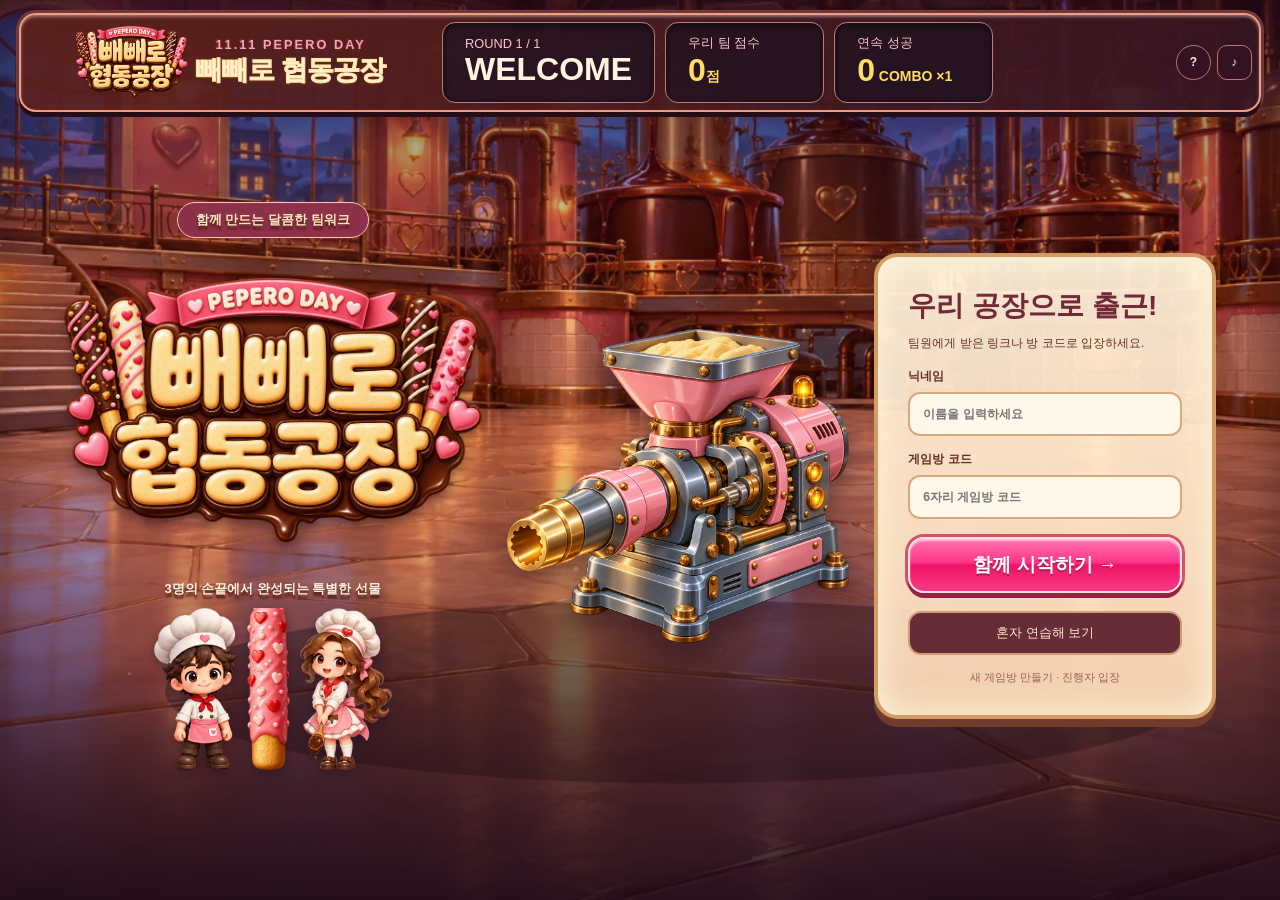
==== commit 2aa871f4: "Count exactly three continuous dough rolling circuits" ====
--- a/index.html
+++ b/index.html
@@ -1 +1 @@
-<!doctype html><html lang="ko"><head><meta charset="utf-8"><meta name="viewport" content="width=device-width,initial-scale=1"><title>빼빼로 협동공장</title><link rel="stylesheet" href="./style-7fd814dbd737.css"></head><body><div id="root"></div><script>window.PEPERO_API_URL="https://qsarowamxhwhxdhzqxeh.supabase.co/functions/v1/pepero-game"</script><script type="module" src="./app-7fd814dbd737.js"></script></body></html>+<!doctype html><html lang="ko"><head><meta charset="utf-8"><meta name="viewport" content="width=device-width,initial-scale=1"><title>빼빼로 협동공장</title><link rel="stylesheet" href="./style-58b0bebdd65b.css"></head><body><div id="root"></div><script>window.PEPERO_API_URL="https://qsarowamxhwhxdhzqxeh.supabase.co/functions/v1/pepero-game"</script><script type="module" src="./app-58b0bebdd65b.js"></script></body></html>
--- a/style-58b0bebdd65b.css
+++ b/style-58b0bebdd65b.css
@@ -0,0 +1,458 @@
+@import url('https://fonts.googleapis.com/css2?family=Gowun+Dodum&family=Noto+Sans+KR:wght@400;500;600;700;800;900&display=swap');
+
+.host-route .join-panel form,.host-route .join-panel .or,.host-route .join-panel .practice-button,.host-route .join-panel .admin-entry{display:none}.host-create-card{padding:25px 0 15px}.host-create-card p{line-height:2.6;color:#a88973;font-size:13px;margin-bottom:25px}.host-create-card a{display:block;text-align:center;font-size:11px;color:#bc8b77;margin:18px 0}.host-route .restore-link{margin-top:18px!important}
+:root{--pink:#ed628b;--brown:#55382e;--border:#f0e5dd}*{box-sizing:border-box}body{margin:0;color:var(--brown);background:#fcfaf6;font-family:'Noto Sans KR',sans-serif;font-size:13px}button,input,select{font:inherit}button{cursor:pointer;display:inline-flex;align-items:center;justify-content:center;gap:8px;border:0;background:none;color:inherit;transition:transform .15s,background .2s}button:hover{filter:brightness(.98);transform:translateY(-1px)}button:disabled{opacity:.45;cursor:not-allowed;transform:none}button:focus-visible,a:focus-visible{outline:3px solid #ed8bac;outline-offset:3px}input,select{border:1px solid #eadfd7;border-radius:9px;padding:11px 12px;background:#fffcfa;outline:none;width:100%;color:var(--brown)}input:focus,select:focus{border-color:var(--pink);box-shadow:0 0 0 3px #ed628b12}h1,h2,h3,p{margin:0}b,strong{font-weight:800}a{color:inherit;text-decoration:none}.sidebar{width:210px;position:fixed;inset:0 auto 0 0;padding:36px 23px 22px;background:#fffdf9;border-right:1px solid var(--border);display:flex;flex-direction:column;z-index:10}.brand{display:flex;align-items:center;gap:11px}.brand>b{font-family:'Gowun Dodum',sans-serif;font-size:23px;font-weight:900;letter-spacing:-1.3px;line-height:1.2}.brand>b>span{display:block;color:var(--pink);font-size:20px;letter-spacing:-.8px}.brand-mark{position:relative;width:45px;height:51px;background:#f9d6df;border-radius:12px;color:#dd5980;font-size:20px;display:grid;place-items:center;transform:rotate(-8deg);border:2px solid #fff;box-shadow:0 2px 0 #f1b6c8}.brand-mark span{position:absolute;color:#713c28;font-size:31px;top:19px}.side-divider{height:1px;background:var(--border);margin:30px 0 25px}.nav-label{font-size:9px;color:#b6a094;letter-spacing:1.3px;font-weight:700;padding-left:12px}nav{display:flex;flex-direction:column;gap:8px;margin-top:14px}nav button{padding:14px 13px;justify-content:flex-start;font-weight:600;color:#927e71;border-radius:10px;white-space:nowrap}nav button.active{background:#fce8ed;color:#d94e79;font-weight:800}nav button>svg:last-child:not(:first-child){margin-left:auto}.side-note{margin-top:auto;margin-bottom:50px;text-align:center;background:linear-gradient(#fff4ed,#ffefef);border:1px solid #f5e4dc;border-radius:14px;padding:22px 5px}.side-note>span{font-size:37px;display:block;transform:rotate(-14deg);margin-bottom:10px}.side-note>b{font-size:13px}.side-note p{font-size:11px;color:#a18c7b;line-height:1.9;margin:9px 0}.side-note>div{color:#e8a6b8;letter-spacing:8px}.side-bottom{font-size:10px;color:#978576;text-align:center}.side-bottom small{font-size:8px;display:block;margin-top:12px;letter-spacing:.5px;color:#c0ada0}.status-dot{width:6px;height:6px;background:#7eaf87;border-radius:50%;display:inline-block;flex-shrink:0;margin-right:4px}.status-dot.offline{background:#d3c6bf}.main-shell{margin-left:210px}.topbar{height:75px;display:flex;align-items:center;justify-content:space-between;padding:0 36px;border-bottom:1px solid var(--border);background:#fffdf9}.breadcrumb{display:flex;align-items:center;gap:12px;color:#ab9789;font-size:11px}.breadcrumb b{font-weight:600;color:#735449}.top-actions{display:flex;align-items:center;gap:16px}.date-pill{font-size:10px;font-weight:700;color:#ca7d89;background:#fff0f1;border-radius:20px;padding:6px 11px;display:flex;align-items:center;gap:7px}.icon-button{color:#9b8578;padding:4px}.profile{width:32px;height:32px;background:#f9e5dc;color:#ba7d6c;border-radius:50%;display:grid;place-items:center;font-size:20px}main{padding:30px 36px 15px;max-width:1700px;margin:auto}.page-heading{display:flex;justify-content:space-between;align-items:center;margin-bottom:25px;gap:15px}.eyebrow{font-size:9px;letter-spacing:1.8px;color:#c5907d;font-weight:700}h1{font-size:26px;letter-spacing:-1.3px;margin:7px 0 9px;font-weight:800}h1>span{color:#ed7493;font-size:22px;margin-left:5px}.page-heading p{color:#a18d7f;font-size:11px}.panel{border:1px solid var(--border);border-radius:15px;background:#fffefb;box-shadow:0 3px 8px #6f433003;overflow:hidden}.panel-title{display:flex;align-items:center;justify-content:space-between;font-size:14px;font-weight:800;gap:8px}.panel-title>span:first-child{display:flex;align-items:center;gap:8px}.panel-title svg{color:#d89088}.soft-tag{font-size:9px;color:#bb9480;font-weight:600;background:#fbf3e9;border-radius:20px;padding:5px 9px;white-space:nowrap}.landing-grid{display:grid;grid-template-columns:minmax(0,1.65fr) minmax(310px,1fr);gap:23px;margin-bottom:24px}.hero{height:292px;border-radius:16px;background:#fce0df;position:relative;overflow:hidden;border:1px solid #f4d5cc}.hero-copy{position:relative;padding:29px;z-index:2;width:54%;background:linear-gradient(90deg,#ffe8df 70%,transparent)}.season-tag{font-size:9px;padding:5px 9px;border:1px solid #e8b8aa;background:#ffefdf;border-radius:15px;color:#b3785d;font-weight:700;white-space:nowrap}.hero h2{font-family:'Gowun Dodum',sans-serif;font-size:47px;line-height:1.08;letter-spacing:-2.5px;margin:18px 0 10px;color:#673d2b;font-weight:900;text-shadow:2px 2px 0 #fff4d8;position:relative}.hero h2 strong{font-size:50px}.hero h2 i{position:absolute;font-size:26px;top:5px;left:157px;color:#e98a96;transform:rotate(15deg);text-shadow:none}.hero-copy p{font-size:12px;color:#8b5a47;font-weight:600}.hero-tags{display:flex;gap:6px;margin-top:12px;white-space:nowrap}.hero-tags>span{font-size:9px;padding:4px 7px;border-radius:5px;background:#fff8e8bb;color:#a17762}.hero-art{position:absolute;right:-2px;top:0;width:58%;height:100%;background-image:url('./reference.webp');background-size:auto 1070px;background-position:59% 0;background-repeat:no-repeat;mask-image:linear-gradient(90deg,transparent,black 17%);filter:saturate(.85)}.hero-ribbon{position:absolute;z-index:3;bottom:0;width:100%;background:#7e4939ec;color:#fff5e2;text-align:center;font-size:11px;font-weight:600;padding:9px}.hero-spark{position:absolute;z-index:3;color:#fff4b6;font-size:25px}.s1{right:23px;top:24px}.s2{right:32%;bottom:50px;font-size:35px}.stats-strip{display:flex;border:1px solid var(--border);border-radius:12px;background:#fffefb;margin-top:13px;padding:16px 7px;justify-content:space-around}.stats-strip>div{display:flex;align-items:center;gap:11px;padding:0 10px;border-right:1px solid var(--border);flex:1;justify-content:center}.stats-strip>div:last-child{border:0}.stats-strip svg{color:#d1a178;stroke-width:1.7;width:23px}.stats-strip>div:nth-child(2) svg{color:#e58f9f}.stats-strip span{font-size:9px;color:#ac9483}.stats-strip b{display:block;font-size:13px;margin-top:3px;color:#765444}.stats-strip small{font-size:9px;color:#b09a88;font-weight:400}.join-panel{padding:24px 26px 15px}.tiny-label{font-size:8px;letter-spacing:1.2px;color:#b1a088;font-weight:700}.join-panel h2{font-size:18px;letter-spacing:-.6px;margin-top:11px}.join-panel>p{font-size:10px;color:#ae9787;margin-top:6px}.join-panel form{margin-top:18px}.join-panel label{display:block;font-size:10px;font-weight:700;margin-bottom:12px}.join-panel label span{color:var(--pink)}.join-panel input{display:block;margin-top:6px;padding:11px 12px;font-size:11px;height:39px}.join-panel input::placeholder{color:#c5b4a7}.code-input{letter-spacing:.7px}.primary{background:linear-gradient(#f0799b,#eb5b88);border:1px solid #e95784;box-shadow:0 3px 0 #cc416b15;color:white;border-radius:9px;min-height:41px;padding:10px 17px;font-size:12px;font-weight:700}.primary:hover{background:#e75080}.wide{width:100%;justify-content:center}.primary.wide svg{margin-left:8px}.or{display:flex;gap:10px;align-items:center;color:#c0ac9c;font-size:9px;margin:13px 0 9px;justify-content:center}.or>span{flex:1;height:1px;background:var(--border)}.practice-button{width:100%;padding:9px;border:1px solid #f0d8cc;background:#fff7ec;border-radius:8px;font-size:11px;color:#ad7a58;font-weight:600}.practice-button>svg:last-child{margin-left:auto}.practice-button>svg:first-child{margin-right:auto}.admin-entry{font-size:9px;color:#b7a292;margin:11px auto 0;display:flex;gap:5px}.restore-link{font-size:8px!important;color:#b7a292;text-align:center;margin:5px 0 0!important;cursor:pointer}.restore-link input{display:none!important}.content-grid{display:grid;grid-template-columns:minmax(0,1fr) 310px;gap:23px;align-items:start}.guide{padding:22px}.guide>p{font-size:10px;color:#ac9685;margin-top:8px}.guide-steps{display:grid;grid-template-columns:repeat(3,1fr);gap:13px;margin-top:20px}.guide-step{position:relative;border:1px solid #f2e6d6;background:#fffaf0;border-radius:10px;padding:12px 12px 15px}.step-1{background:#fff4f1;border-color:#f3dfd7}.step-2{background:#fff2f5;border-color:#f4dce2}.step-number{position:absolute;top:10px;left:12px;color:#c28d5e;font-size:11px;font-weight:900;letter-spacing:1px}.step-1 .step-number{color:#ba8b73}.step-2 .step-number{color:#d78c9c}.step-illustration{height:92px;display:flex;align-items:center;justify-content:center;gap:8px;padding-top:8px}.step-illustration .stick-wrap{height:65px;width:23px;transform:rotate(-17deg)}.step-illustration .stick-wrap:nth-child(2){transform:rotate(17deg)}.step-illustration .gift-box{transform:rotate(-8deg);width:44px;height:65px}.choco-pot{font-size:40px;transform:rotate(-8deg)}.guide-step h3{font-size:13px;display:flex;align-items:center;gap:7px;white-space:nowrap;margin-bottom:7px}.guide-step h3 span{font-size:7px;letter-spacing:.6px;color:#c0a58d}.guide-step p{font-size:9px;line-height:1.9;color:#a58a77}.step-arrow{position:absolute;right:-17px;top:65px;border:1px solid #f3e3d9;background:#fffcf8;border-radius:50%;padding:4px;color:#d0a88d;z-index:2}.guide-details{padding-top:24px}.guide-details h3{margin:18px 0 8px;font-size:16px}.guide-details p{line-height:2;color:#927c70;max-width:800px}.event-banner{margin-top:20px;display:flex;align-items:center;padding:18px 24px;border-radius:13px;background:linear-gradient(105deg,#fff5db,#fff0d3 65%,#ffe7b6);border:1px solid #f3e3bf;position:relative;overflow:hidden;height:114px}.event-icon{font-size:33px;margin-right:18px}.event-banner span{font-size:9px;color:#bb9155}.event-banner h3{font-size:17px;color:#997039;margin:4px 0 7px;letter-spacing:-.5px}.event-banner p{font-size:9px;color:#b49669}.gold-sticks{display:flex;gap:10px;margin-left:auto;transform:rotate(24deg);margin-right:12px}.gold-sticks .stick-wrap{height:94px;width:22px}.ranking{padding:21px 20px 0}.live{display:inline-flex;align-items:center;gap:5px;color:#c28173;font-size:8px;letter-spacing:1px;font-weight:700}.live i{width:5px;height:5px;border-radius:50%;background:#ee7a92}.ranking .muted{color:#bba18c;font-size:9px;margin-top:11px;display:flex;justify-content:space-between}.rank-row{display:flex;align-items:center;gap:11px;padding:16px 0 12px;border-bottom:1px dashed #eee2d7;transition:all .4s}.rank-row:last-of-type{border:0}.medal{font-size:21px;width:24px;text-align:center;line-height:1;flex-shrink:0}.medal-3,.medal-4,.medal-5{font-size:14px;font-weight:700;color:#c2ad98}.rank-name{flex:1;min-width:0}.rank-name b{font-size:11px;display:flex;align-items:center;gap:5px;white-space:nowrap}.rank-name em{font-size:7px;font-style:normal;color:#dc6a8d;background:#fff0f4;padding:2px 4px;border-radius:4px}.rank-name small{font-size:8px;color:#b49d8a;display:block;margin:4px 0}.rank-name small>span{margin-left:7px}.rank-track{height:4px;background:#f4ede3;border-radius:8px;overflow:hidden;margin-top:6px}.rank-track i{display:block;background:#efcc81;height:100%;border-radius:8px;transition:width .5s}.rank-row:nth-of-type(4) .rank-track i{background:#e4ae9a}.rank-row:nth-of-type(n+5) .rank-track i{background:#d2c2b2}.rank-row>strong{font-size:15px;white-space:nowrap}.rank-row>strong>small{font-size:9px;font-weight:400;color:#ae9583;margin-left:3px}.ranking-foot{font-size:8px;color:#b09a88;background:#faf6ee;margin:15px -20px 0;padding:11px 8px;display:flex;align-items:center;justify-content:center;gap:7px}.my-team{background:#fff4f6;margin:0 -10px;padding-left:10px;padding-right:10px;border-radius:8px}.page-footer{display:flex;align-items:center;gap:5px;color:#bfaa98;font-size:9px;margin:26px 0 2px}.page-footer svg{color:#dca4a5}.page-footer>span{margin-left:auto;font-size:8px;letter-spacing:1px;color:#c8b7a6}
+.biscuit{height:100%;width:18px;margin:auto;border:1px solid #bd854c;background:linear-gradient(90deg,#dfa96b,#f4cd92 45%,#e8b777);border-radius:7px;position:relative;box-shadow:inset 2px 0 0 #ffe2ad,1px 2px 0 #9e6b3820}.biscuit.shape-1{width:26px}.biscuit.shape-2:before{content:'♥';position:absolute;top:-15px;left:-10px;font-size:38px;color:#e8b571;line-height:1;text-shadow:0 -1px #c89559}.biscuit.shape-3:before{content:'★';position:absolute;top:-14px;left:-10px;font-size:39px;color:#e8b571;line-height:1;text-shadow:0 -1px #c89559}.chocolate{position:absolute;top:0;left:-1px;right:-1px;border-radius:6px 6px 5px 5px;box-shadow:inset 2px 1px 1px #ffffff55;overflow:hidden}.chocolate span{position:absolute;font-size:9px;color:#ffbdc4;line-height:1}.chocolate span:nth-child(even){color:#fff4d9}.stick-wrap{height:95px;width:35px;position:relative;padding-top:8px;flex-shrink:0}.stick-wrap.small{height:41px;width:19px;transform:rotate(30deg);padding:0}.small .biscuit{width:9px;border-radius:4px}.small .biscuit:before{font-size:18px;left:-4px;top:-7px}.small .chocolate span{font-size:4px}.golden .biscuit{box-shadow:0 0 15px #ffd45c;background:linear-gradient(90deg,#db9b28,#ffe17c,#dba535)}.gold-stars{position:absolute;right:-9px;top:15px;color:#e6ad31;font-size:22px;animation:twinkle 1.4s infinite}.gift-box{width:47px;height:73px;border:1px solid #df82a3;background:linear-gradient(110deg,#ffd3e1,#ed88ab);border-radius:3px;box-shadow:5px 1px 0 #e98db0,6px 2px 0 #c1748c;position:relative;display:flex;flex-direction:column;align-items:center;justify-content:center;color:#ed6293;font-size:24px;flex-shrink:0;transform:rotate(-4deg)}.gift-box:before{content:'';height:100%;width:8px;background:#ffffff55;position:absolute;left:8px}.gift-box:after{content:'♡';position:absolute;top:4px;right:5px;font-size:13px;color:#fff3f0}.gift-box span{font-size:6px;letter-spacing:1px;color:#fff6ec;z-index:1}.box-1{background:linear-gradient(110deg,#ec8a94,#c73f58);border-color:#b84058;box-shadow:5px 1px 0 #ad354b,6px 2px 0 #8b293d;color:#ffe4d7}.box-2{background:linear-gradient(110deg,#ac7861,#5d342c);border-color:#6c4031;box-shadow:5px 1px 0 #4e3028,6px 2px 0 #3d241f;color:#f9b8bc}.box-3{background:linear-gradient(110deg,#fff2e3,#fff8ea);border-color:#e4bba4;box-shadow:5px 1px 0 #ebd5c6,6px 2px 0 #cfb49f;color:#ee99aa}.outline-button{border:1px solid #e9dace;border-radius:8px;background:#fffcf7;padding:9px 12px;font-size:11px;white-space:nowrap}.error-bar{display:flex;gap:10px;align-items:center;padding:12px 16px;background:#fff0ee;color:#c76353;border:1px solid #f0bdb3;border-radius:10px;margin-bottom:16px}.error-bar button{margin-left:auto}.toast{position:fixed;left:50%;bottom:35px;transform:translateX(-50%);z-index:90;background:#714534;color:#fff7e4;border:1px solid #8e6351;border-radius:15px;padding:17px 26px;box-shadow:0 10px 40px #613c3a30;font-size:14px;font-weight:700;display:flex;gap:12px;align-items:center;animation:pop .3s}.modal-backdrop{position:fixed;inset:0;background:#50362e55;backdrop-filter:blur(5px);z-index:80;display:grid;place-items:center;padding:20px}.mini-modal{position:relative;text-align:center;padding:35px;max-width:470px;width:100%;box-shadow:0 20px 70px #4a231b30}.mini-modal h2{font-size:23px;letter-spacing:-1px;margin:10px 0}.mini-modal p{color:#a48b7c;font-size:12px;line-height:1.9;margin:15px 0 22px}.mini-modal>.primary{margin-top:15px}.mini-modal small{display:block;color:#b3a090;margin-top:15px;font-size:10px}.modal-emoji{font-size:45px}.close{position:absolute;top:16px;right:16px;color:#baa595}.admin-key-note{padding:16px;background:#fff5e7;border-radius:8px;color:#aa8863;font-size:11px;line-height:1.9}.admin-key-note svg{display:inline;margin-right:5px}.loading{padding:40px;display:flex;justify-content:center;gap:15px;align-items:center}.loading button{text-decoration:underline}.spin{animation:spin 2s linear infinite}.game-status{display:flex;align-items:center;justify-content:space-between;background:#fff4eb;border:1px solid #efdaca;border-radius:12px;padding:15px 20px;margin-bottom:20px;gap:15px}.game-status>div:first-child{display:flex;align-items:center;gap:16px}.game-status b{font-size:14px}.status-metrics{display:flex;align-items:center;gap:25px}.status-metrics>span{display:flex;align-items:center;gap:7px;font-size:11px;color:#9d7d64}.status-metrics strong{font-size:22px;color:#724c34;font-variant-numeric:tabular-nums}.status-metrics .score strong{color:var(--pink);margin-left:5px}.last-chance{border:2px solid #e7b34b;background:#fff2ce;box-shadow:0 0 14px #f6c65140}.lobby-avatars{display:flex;justify-content:space-around;text-align:center;padding:30px 15px 35px;gap:15px}.lobby-avatars>div{flex:1}.lobby-avatars h3{font-size:15px;margin:12px 0 7px}.lobby-avatars small{color:#b8a08d;font-size:10px}.lobby-avatars em{display:block;font-size:10px;font-style:normal;color:#de6a8d;margin-top:8px}.lobby>.panel:first-child{padding:23px}.lobby .guide{border:0;box-shadow:none;padding:10px 0 0}.role-tag{font-size:10px;padding:5px 10px;border-radius:5px;background:#fff0d9;color:#bc8c53;display:inline-block}.role-tag.role-1{background:#fce5e1;color:#bf8673}.role-tag.role-2{background:#fce8ef;color:#d98ca2}.waiting-message{display:flex;align-items:center;justify-content:center;gap:8px;font-size:11px;color:#bb9273;padding:15px;border:1px dashed #e9d6c6;border-radius:10px;margin-bottom:15px}.avatar{height:100px;width:85px;position:relative;margin:0 auto 10px}.face{font-size:55px;position:absolute;top:18px;left:8px;line-height:1;z-index:2}.chef-hat{position:absolute;top:-3px;left:16px;font-size:57px;color:#fff7ed;line-height:1;text-shadow:0 -1px #d0a492,1px 0 #cfa394,-1px 0 #cfa394;z-index:3;transform:rotate(-8deg)}.chef-hat:after{content:'♥';position:absolute;color:#f294a8;font-size:16px;left:17px;top:14px}.apron{position:absolute;bottom:0;left:15px;width:55px;height:33px;border:1px solid #d2917d;background:#ffe3b9;border-radius:18px 18px 6px 6px;text-align:center;font-size:21px;color:#e17c8a;z-index:3}.role-1 .apron{background:#ffcad7}.role-2 .apron{background:#fff0e6}.working{animation:bob .65s infinite alternate}.play-grid{grid-template-columns:minmax(0,1fr) 290px;gap:19px}.conveyor-panel{padding:20px 20px 0}.stations{display:flex;justify-content:space-between;align-items:start;gap:12px;margin-top:23px;padding:0 4px 12px}.station{position:relative;flex:1;min-width:0;text-align:center}.station-label{display:flex;align-items:center;justify-content:center;gap:4px;background:#fff1de;font-size:10px;font-weight:700;padding:7px 5px;border-radius:6px;color:#a77b53;position:relative}.station:nth-child(2) .station-label{background:#fce8e0;color:#bb7e64}.station:nth-child(3) .station-label{background:#fce8ef;color:#c87791}.station-label>small{font-size:6px;color:#e96b8c;position:absolute;top:-5px;right:4px;background:#fff3f7;padding:1px 3px;border-radius:3px}.station .avatar{transform:scale(.85);height:86px;margin-top:6px;margin-bottom:2px}.station b{font-size:11px;display:block}.station>small{font-size:8px;display:block;color:#b69b83;margin:5px 0}.queue-badge{border:1px solid #ebdfd2;background:#faf5ed;border-radius:5px;padding:3px 8px;font-size:8px;color:#b19173;display:inline-block}.station-arrow{position:absolute;right:-13px;top:96px;font-size:26px;color:#e4c3a7}.finish-station{width:60px;align-self:center;text-align:center;padding-top:40px}.finish-station>div{font-size:36px}.finish-station b{display:block;font-size:11px}.finish-station>span{font-size:9px;color:#b9a08c}.belt{height:59px;margin:0 -20px;background:#e5ccad;position:relative;border-top:4px solid #c5a788;border-bottom:5px solid #bfa183;overflow:hidden}.belt-track{position:absolute;inset:0;background:repeating-linear-gradient(90deg,#f0ddc4 0 38px,#ceb79c 39px 42px);animation:belt 2s linear infinite}.rush .belt-track{animation-duration:.7s}.belt-product{position:absolute;top:4px;display:flex;align-items:end;gap:2px;transition:left .7s}.belt-product span{font-size:7px;color:#8b6b51}.workstation{margin-top:19px}.workstation>.panel-title{background:#fff7ef;padding:17px 20px;border-bottom:1px solid var(--border)}.nickname{font-size:10px;font-weight:500;color:#af8e74;display:flex;align-items:center;gap:6px}.work-content{display:grid;grid-template-columns:158px minmax(0,1fr);gap:21px;padding:20px}.order-card{background:#fff9ed;border:1px solid #efdfc7;border-radius:9px;overflow:hidden}.order-kicker{display:flex;align-items:center;justify-content:center;gap:7px;background:#f8e9cd;border-bottom:1px solid #eddbc0;font-size:11px;padding:10px;font-weight:800;color:#9b754d}.order-product{display:flex;gap:16px;height:125px;align-items:center;justify-content:center}.order-product>.stick-wrap{height:92px;width:25px;transform:rotate(-22deg)}.order-product .gift-box{width:36px;height:59px;transform:rotate(7deg);font-size:21px}.order-product .gift-box span{font-size:4px}.order-card dl{padding:0 12px;margin:0}.order-card dl>div{display:flex;justify-content:space-between;font-size:9px;border-bottom:1px dashed #eddfca;padding:7px 0;gap:8px}.order-card dt{color:#b49a7d}.order-card dd{font-weight:700;margin:0}.order-footer{padding:9px 5px;text-align:center;font-size:8px;color:#be9b73;margin-top:6px;background:#fcf1da}.gold-order{border-color:#dfb75b;box-shadow:0 0 12px #edd68a35}.gold-label{font-size:9px;color:#b78c24;background:#fff0bc;padding:5px;border-radius:5px;display:block;text-align:center}.work-controls h3{font-size:11px;font-weight:700;display:flex;gap:8px;align-items:center;margin:2px 0 14px;letter-spacing:-.3px}.work-controls h3 span{color:#df8b91;background:#fff0f2;padding:2px 5px;border-radius:4px;font-size:9px}.shape-options,.box-options{display:grid;grid-template-columns:repeat(4,1fr);gap:8px}.shape-options button,.box-options button{position:relative;display:flex;flex-direction:column;gap:7px;border:1px solid #eee1d1;border-radius:8px;background:#fffbf2;padding:14px 6px 10px;font-size:9px;color:#ac8969}.shape-options .stick-wrap{height:80px;width:28px;margin-bottom:5px}.shape-options button>svg{position:absolute;right:4px;top:5px;color:#de7d96}.shape-options button.selected,.box-options button.selected,.coat-options button.selected,.topping-options button.selected{border:1.5px solid #ee87a3;background:#fff2f5;color:#ce6182}.shape-options b{font-size:9px}.work-tip{display:flex;align-items:center;gap:6px;font-size:9px;background:#fcf6ed;color:#b89d82;padding:11px 9px;border-radius:6px;line-height:1.6;margin:15px 0}.work-tip>span{font-size:15px;color:#dba1a4}.work-controls>.primary{font-size:11px;min-height:39px}.timing{height:40px;background:#f2e4d4;position:relative;border:1px solid #e0c8ae;border-radius:8px;margin:20px 0 39px;overflow:visible}.timing>span{position:absolute;top:0;bottom:0;background:repeating-linear-gradient(45deg,#9dc299 0 7px,#b5d1ad 7px 14px);border-left:2px solid #81a67d;border-right:2px solid #81a67d}.timing i{position:absolute;top:-7px;width:5px;height:51px;background:#d75f82;border:2px solid #fff8ef;border-radius:4px;box-shadow:0 1px 3px #81413950;transform:translateX(-50%)}.timing b{position:absolute;font-size:9px;bottom:-24px;left:0;right:0;color:#ad8c73;font-weight:400;text-align:center}.empty-order{text-align:center;padding:25px 5px;color:#b3a18b;font-size:10px;min-height:252px}.empty-order svg{margin:20px auto;width:30px;height:30px;color:#d3c0a5}.empty-order p{margin-bottom:10px}.empty-order small{font-size:8px}.team-footer{display:flex;align-items:center;justify-content:space-between;gap:10px;margin-top:14px;padding:13px 15px;background:#fffdf9;border:1px solid var(--border);border-radius:10px}.team-footer>div{font-size:9px;color:#b59d87}.team-footer b{display:block;margin:5px 0 0 10px;font-size:9px;color:#ac917b;font-weight:500}.sos-button{font-size:10px;background:#fff0ed;border:1px solid #f0ccc2;border-radius:7px;color:#d47965;padding:9px 10px;font-weight:700;white-space:nowrap}.sos-button span{font-size:8px;padding-left:4px;font-weight:500;color:#c99380}.game-right>.panel{margin-bottom:17px}.game-right .rank-row{padding-top:12px;padding-bottom:10px}.combo-card{padding:20px;text-align:center;background:linear-gradient(130deg,#fff9ec,#fff0de)}.combo-card>span{font-size:10px;color:#b3936b}.combo-card>div:nth-child(2){font-size:11px;color:#c89957;margin:7px 0}.combo-card b{font-size:33px;color:#d89541;margin-right:3px}.combo-card p{font-size:8px;color:#b49a7e}.combo-dots{display:flex;justify-content:center;gap:5px;margin-top:12px}.combo-dots i{width:12px;height:7px;border-radius:2px;background:#efdfc7}.combo-dots .filled{background:#ecb956}.activity-card{padding:17px}.activity-card .panel-title{font-size:11px}.activity-card p{font-size:9px;color:#a98d73;line-height:1.8;padding:8px 0;display:flex;align-items:center;gap:6px;border-bottom:1px dashed #eee1d1}.activity-card p:last-child{border:0}.activity-card p>svg{color:#db91a2;flex-shrink:0}.coat-options,.topping-options{display:grid;grid-template-columns:repeat(4,1fr);gap:7px}.coat-options button,.topping-options button{display:flex;flex-direction:column;padding:8px 3px;border:1px solid #eddfd2;border-radius:8px;font-size:8px;gap:6px}.coat-options i{width:28px;height:28px;border:2px solid #ffffff88;border-radius:50%;box-shadow:0 0 0 1px #d5b9a3}.topping-options{margin-top:8px}.topping-options span{font-size:20px}.box-options button{font-size:8px;padding:16px 0 10px}.box-options .gift-box{width:28px;height:48px;margin-bottom:8px;font-size:17px}.box-options .gift-box span{font-size:3px}.drag-board{height:132px;position:relative;border:1px dashed #e4cdbb;background:#fff9f0;border-radius:9px;margin:12px 0 15px;touch-action:none;cursor:grab;display:flex;align-items:center;justify-content:space-between;padding:12px 20px 25px;user-select:none}.drag-start{width:35px;display:flex;justify-content:center;z-index:1;pointer-events:none}.drag-board .stick-wrap{height:70px;transform:rotate(90deg);margin-left:16px;pointer-events:none}.coat-track{position:absolute;top:42%;left:8%;right:8%;height:20px;border-radius:10px;border:2px solid #d9b191;pointer-events:none}.drag-board svg{position:absolute;inset:0;width:100%;height:100%;pointer-events:none;z-index:2}.drag-board small{position:absolute;bottom:8px;left:0;right:0;text-align:center;font-size:8px;color:#ba9980;pointer-events:none}.drag-board .gift-box{width:38px;height:65px;pointer-events:none;transform:none}.drag-arrow{font-size:34px;color:#ebc9ac}.support-popup{position:fixed;bottom:22px;right:28px;z-index:50;display:flex;align-items:center;gap:14px;background:#fff5ee;border:1px solid #efae97;box-shadow:0 10px 30px #a66e4725;border-radius:12px;padding:20px}.support-popup>svg{color:#d77d62}.support-popup b{font-size:12px}.support-popup p{font-size:10px;color:#ba967c;margin-top:6px}.support-popup .primary{font-size:11px}.jam-popup{bottom:110px}.pause-banner{position:fixed;top:76px;left:210px;right:0;text-align:center;display:flex;align-items:center;justify-content:center;gap:8px;padding:12px;background:#f9e9c2;color:#9d7939;z-index:40;font-size:13px;font-weight:700}.countdown-overlay{position:fixed;inset:0;background:#58372deb;z-index:70;color:#fff3db;display:flex;flex-direction:column;align-items:center;justify-content:center;backdrop-filter:blur(8px)}.countdown-overlay>span{font-size:20px}.countdown-overlay>b{font-size:160px;font-weight:900;line-height:1.4;color:#ffc0d1;text-shadow:0 9px 0 #e4658c}.countdown-overlay h2{font-size:19px;letter-spacing:5px}.practice-roles{display:flex;align-items:center;gap:8px;background:#f8f1e7;padding:10px 14px;border-radius:9px;margin-bottom:18px}.practice-roles>span{font-size:10px;margin-right:auto;color:#a28a73}.practice-roles button{font-size:10px;padding:7px 12px;background:#fffbf5;border:1px solid #e4d8c8;border-radius:6px}.practice-roles button.selected{background:#fbe1e9;border-color:#eda7bc;color:#cf6384}.round-end{text-align:center;padding:45px 20px;margin-top:20px}.round-end>span{font-size:45px}.round-end h2{font-size:20px;margin:20px 0 10px}.round-end p{font-size:12px;color:#aa8f77;margin-bottom:20px}.round-end>b{font-size:21px;color:#dc6b8b}.large-rank{max-width:950px;margin:auto}.board-top{display:flex;justify-content:space-between;align-items:center;margin-bottom:18px}.board-top h2{font-size:19px}.board-top h2 span{font-size:10px;margin-left:15px;color:#b69c86}.large-rank .rank-row{padding:20px 10px}.large-rank .rank-name b{font-size:19px}.large-rank .rank-name small{font-size:11px}.large-rank .rank-row>strong{font-size:30px}.large-rank .rank-track{height:8px}.board-mode .sidebar,.board-mode .topbar{display:none}.board-mode .main-shell{margin:0}.board-mode .large-rank{max-width:1250px}.board-mode .rank-row{padding:24px 15px}.board-mode .rank-name b{font-size:25px}.admin-grid{display:grid;grid-template-columns:1fr 265px;gap:20px;margin-bottom:20px}.admin-control,.admin-tools{padding:22px}.admin-buttons{display:flex;gap:10px;flex-wrap:wrap;margin:20px 0}.settings-row{display:flex;gap:12px;align-items:end;flex-wrap:wrap;border-top:1px solid var(--border);padding-top:20px}.settings-row label{font-size:10px;flex:1;min-width:95px;color:#ab9078}.settings-row input{display:block;margin-top:7px;padding:8px}.settings-row .check-label{display:flex;align-items:center;gap:5px;flex:0;white-space:nowrap;margin-bottom:10px}.check-label input{width:auto;margin:0;accent-color:var(--pink)}.manual-events{display:flex;gap:10px;align-items:center;border-top:1px solid var(--border);margin-top:20px;padding-top:17px;flex-wrap:wrap}.manual-events>span{font-size:10px;color:#b29980}.manual-events button{font-size:10px}.admin-tools h3{font-size:14px;margin-bottom:12px}.admin-tools p{font-size:10px;color:#ae947c;margin-bottom:17px}.admin-tools>button{display:flex;width:100%;font-size:10px;margin-bottom:10px}.danger-button{border:1px solid #eecac4;border-radius:8px;color:#c47565;padding:9px}.team-grid{display:grid;grid-template-columns:repeat(3,1fr);gap:18px}.admin-team{padding:18px}.team-card-head{display:flex;justify-content:space-between;margin-bottom:12px}.team-card-head span{font-size:9px;letter-spacing:1px;color:#be9d83}.team-card-head b{font-size:13px;color:var(--pink)}.admin-team>input{font-size:15px;font-weight:800;background:transparent;padding:7px 0;border:0;border-bottom:1px solid var(--border);border-radius:0}.team-slots>div{display:flex;align-items:center;gap:8px;margin:15px 0}.slot-icon{width:28px;height:28px;background:#fff0d6;display:grid;place-items:center;border-radius:8px;color:#b99365;font-size:11px;font-weight:700}.slot-icon.role-1{background:#fae5df;color:#c28b77}.slot-icon.role-2{background:#fce5ed;color:#cf849c}.team-slots>div>div{flex:1}.team-slots small{display:block;color:#b79c84;font-size:8px}.team-slots b{font-size:11px;display:block;margin-top:3px}.team-slots select{width:76px;padding:5px 2px;font-size:8px}.team-production{display:flex;justify-content:space-between;border-top:1px dashed #eddfd0;padding-top:12px}.team-production span{font-size:9px;color:#b49a80}.team-production b{color:#95724e;margin-left:2px}.admin-team>p,.admin-team details{font-size:9px;color:#b3967b;margin-top:10px}.admin-team details p{font-size:9px;padding:5px;border-bottom:1px solid #eee1d2}.admin-team summary{cursor:pointer}.ceremony{text-align:center;padding:40px;position:relative;background:radial-gradient(ellipse at top,#fff1db,transparent 70%),#fffdfa}.confetti{font-size:30px;letter-spacing:25px;color:#ed9caa;animation:twinkle 3s infinite;margin-bottom:20px}.ceremony h2{font-size:32px;letter-spacing:-1px;margin:15px 0 10px}.ceremony>p{font-size:12px;color:#b49b82}.podium{display:flex;align-items:end;justify-content:center;gap:20px;margin:45px 0 25px}.podium-card{width:230px;padding:25px 16px;border:1px solid #e6d6c3;background:#faf4e9;border-radius:15px;animation:reveal 1s both}.podium-card>span{font-size:55px;display:block}.podium-card>small{font-size:10px;color:#b49673;display:block;margin:12px 0}.podium-card h3{font-size:20px;letter-spacing:-.7px;margin-bottom:10px}.podium-card>b{font-size:32px;color:#b28b56;display:block}.podium-card>b small{font-size:11px}.podium-card>div{font-size:9px;color:#b69b7d;margin-top:10px}.place-0{padding-top:45px;padding-bottom:35px;background:linear-gradient(#fff1c8,#ffebbd);border-color:#e3bc60;box-shadow:0 0 40px #f9df9b35}.place-0>b{color:#c7952c}.special-awards{display:flex;justify-content:center;gap:15px;margin:30px 0}.special-awards>div{display:flex;flex-direction:column;align-items:center;gap:8px;background:#fff5ee;border:1px solid #eedccb;padding:17px 23px;border-radius:10px}.special-awards svg{color:#d9a167}.special-awards small{font-size:9px;color:#b69a7d}.special-awards b{font-size:12px}.all-results{max-width:650px;margin:30px auto 0;text-align:left}@keyframes belt{to{transform:translateX(42px)}}@keyframes bob{to{translate:0 -4px}}@keyframes twinkle{50%{opacity:.5;filter:brightness(1.2)}}@keyframes spin{to{rotate:360deg}}@keyframes pop{from{opacity:0;bottom:20px}}@keyframes reveal{from{opacity:0;transform:translateY(30px)}to{opacity:1;transform:translateY(0)}}
+@media(min-width:1500px){.sidebar{width:240px;padding-left:30px;padding-right:30px}.main-shell{margin-left:240px}main{padding:36px 45px}.topbar{padding:0 45px}.hero{height:330px}.hero-copy{padding:34px}.hero h2{font-size:56px}.hero h2 strong{font-size:60px}.hero-art{background-size:auto 1220px}.join-panel{padding:28px 32px}.join-panel form{margin-top:24px}.join-panel input{height:45px}.landing-grid{grid-template-columns:1.9fr 1fr}.content-grid{grid-template-columns:minmax(0,1fr) 350px}.guide-steps{gap:20px}.step-illustration{height:113px}.guide-step{padding:17px}.guide-step p{font-size:11px}.guide-step h3{font-size:15px}.ranking .rank-row{padding:20px 0 14px}.rank-name b{font-size:13px}.rank-name small{font-size:9px}.rank-row>strong{font-size:18px}.play-grid{grid-template-columns:minmax(0,1fr) 320px}.work-content{grid-template-columns:190px minmax(0,1fr);padding:25px;gap:25px}.shape-options .stick-wrap{height:105px}.order-product{height:150px}.work-controls h3{font-size:13px}.shape-options b{font-size:11px}.station .avatar{transform:scale(1);height:100px}.station-label{font-size:12px}.station b{font-size:13px}.station>small{font-size:10px}.pause-banner{left:240px}}
+@media(max-width:1200px){.sidebar{width:175px;padding:28px 15px}.main-shell{margin-left:175px}.brand>b{font-size:20px}.brand>b>span{font-size:18px}.topbar{padding:0 25px}main{padding:25px}.landing-grid{grid-template-columns:1.45fr 1fr;gap:18px}.hero-copy{padding-left:20px;width:59%}.hero h2{font-size:42px}.hero h2 strong{font-size:44px}.hero h2 i{left:140px}.hero-art{width:57%;background-position:58% 0}.hero-tags{gap:4px}.hero-tags>span{font-size:8px;padding:3px 5px}.join-panel{padding:23px 20px 15px}.join-panel h2{font-size:16px}.content-grid{grid-template-columns:minmax(0,1fr) 265px;gap:18px}.guide{padding:18px}.guide-step{padding-left:9px;padding-right:8px}.guide-step h3{font-size:11px;gap:4px}.guide-step h3 span{font-size:6px}.guide-step p{font-size:8px}.guide-steps{gap:11px}.ranking{padding:18px 16px 0}.rank-row{gap:8px}.ranking-foot{margin-left:-16px;margin-right:-16px}.play-grid{grid-template-columns:minmax(0,1fr) 250px;gap:15px}.work-content{grid-template-columns:135px minmax(0,1fr);gap:14px;padding:15px}.work-controls h3{font-size:10px}.shape-options,.box-options{gap:5px}.station-label{font-size:9px}.station-label>svg{width:12px}.finish-station{width:40px}.station .avatar{width:76px}.stations{gap:10px}.conveyor-panel{padding-left:15px;padding-right:15px}.panel-title{font-size:12px}.team-footer{padding:10px}.sos-button{font-size:9px}.admin-grid{grid-template-columns:1fr 220px}.admin-control,.admin-tools{padding:18px}.admin-buttons .outline-button,.admin-buttons .primary{font-size:10px;padding:9px}.team-grid{grid-template-columns:repeat(2,1fr)}.pause-banner{left:175px}}
+@media(max-width:1000px){.sidebar{width:78px;padding:26px 12px}.brand{justify-content:center}.brand>b,.side-note,.nav-label,.side-bottom{display:none}.brand-mark{width:41px}.side-divider{margin:24px 0}nav button{font-size:0;padding:15px;justify-content:center}nav button>svg:last-child:not(:first-child){display:none}nav button>svg{width:20px;flex-shrink:0}.main-shell{margin-left:78px}.page-heading h1{font-size:23px}.landing-grid{grid-template-columns:1.3fr 1fr}.hero-copy{padding-left:18px}.hero h2{font-size:37px}.hero h2 strong{font-size:41px}.hero h2 i{left:125px}.hero-copy p{font-size:10px}.season-tag{font-size:8px}.stats-strip>div{gap:6px;padding:0 6px}.stats-strip svg{width:18px}.stats-strip b{font-size:10px}.stats-strip small{font-size:7px}.pause-banner{left:78px}.play-grid{grid-template-columns:minmax(0,1fr) 230px}.station .avatar{scale:.85}.station-label{font-size:8px}.station-label svg{display:none}.station>small{font-size:7px}.work-content{grid-template-columns:115px minmax(0,1fr);gap:12px;padding:12px}.order-card dl{padding:0 8px}.order-card dl>div{font-size:8px}.order-product{gap:12px}.shape-options .stick-wrap{height:65px}.shape-options b{font-size:8px}.work-tip{font-size:8px}.team-footer>div{max-width:170px}.game-status{padding:13px}.status-metrics{gap:14px}.game-status b{font-size:11px}.admin-grid{grid-template-columns:1fr}.admin-tools{display:flex;align-items:center;gap:15px;flex-wrap:wrap}.admin-tools>button{width:auto;margin:0}.admin-tools h3,.admin-tools p{margin:0}}
+@media(max-width:800px){.landing-grid{grid-template-columns:1fr}.hero{height:300px}.hero-copy{padding:30px;width:55%}.hero h2{font-size:48px}.hero h2 strong{font-size:52px}.hero h2 i{left:170px}.hero-art{background-size:auto 1100px;background-position:59% 0}.join-panel{padding:25px}.join-panel form{display:flex;gap:12px;flex-wrap:wrap}.join-panel label{flex:1;min-width:150px;margin:0}.join-panel h2{font-size:20px}.content-grid{grid-template-columns:1fr}.game-right{display:grid;grid-template-columns:1fr 1fr;gap:15px}.game-right>.ranking{grid-row:span 2}.game-right>.panel{margin:0}.guide-step p{font-size:10px}.guide-step h3{font-size:14px}.guide-step h3 span{font-size:7px}.guide-step{padding:15px}.step-illustration{height:100px}.rank-name b{font-size:12px}.work-content{grid-template-columns:160px minmax(0,1fr);gap:20px;padding:20px}.shape-options .stick-wrap{height:85px}.order-card dl>div{font-size:10px}.work-controls h3{font-size:11px}.work-tip{font-size:10px}.shape-options b{font-size:10px}.station .avatar{scale:1;transform:scale(.9)}.station-label{font-size:11px}.station-label svg{display:block}.station>small{font-size:9px}.ceremony{padding:25px}.podium{gap:10px}.podium-card{width:31%;padding:20px 8px}.podium-card h3{font-size:16px}.podium-card>div{font-size:7px}.special-awards{gap:8px}.special-awards>div{padding:12px}.page-footer>span{display:none}}
+@media(max-width:550px){.sidebar{display:none}.main-shell{margin-left:0}.topbar{height:58px;padding:0 18px}.breadcrumb{font-size:9px;gap:7px}.date-pill{display:none}main{padding:20px 15px 12px}.top-actions{gap:13px}.page-heading{align-items:start;margin-bottom:20px}.page-heading h1{font-size:22px;line-height:1.45;letter-spacing:-1px}.page-heading p{font-size:10px;line-height:1.7}.eyebrow{font-size:7px;letter-spacing:1.5px}.page-heading>.outline-button{font-size:8px;padding:8px;flex-wrap:wrap;min-width:90px}.hero{height:280px}.hero-copy{padding:26px 20px;width:60%}.hero h2{font-size:43px}.hero h2 strong{font-size:47px}.hero h2 i{left:148px}.hero-art{width:57%;background-size:auto 1030px;background-position:58% 0}.hero-copy p{font-size:11px}.hero-ribbon{font-size:9px}.season-tag{font-size:8px}.hero-tags>span{font-size:7px}.stats-strip{padding:14px 4px}.stats-strip>div{gap:7px;padding:0 3px}.stats-strip svg{width:18px}.stats-strip b{font-size:10px}.stats-strip small{display:none}.stats-strip span{font-size:8px}.join-panel{padding:23px}.join-panel label{min-width:100%}.join-panel form{gap:14px}.guide{padding:16px}.guide .panel-title{font-size:12px}.soft-tag{font-size:7px;padding:4px 7px}.guide-steps{gap:8px}.guide-step{padding:13px 7px}.guide-step h3{font-size:11px;display:block;text-align:center}.guide-step h3 span{display:block;font-size:6px;margin-top:4px}.guide-step p{font-size:8px;text-align:center;line-height:1.8;letter-spacing:-.3px}.step-illustration{height:90px}.step-number{font-size:8px;left:8px;top:8px}.step-illustration .stick-wrap{height:58px;width:20px}.step-arrow{right:-12px;padding:2px}.step-arrow svg{width:12px;height:12px}.event-banner{padding:16px}.event-icon{font-size:25px;margin-right:10px}.event-banner h3{font-size:15px}.event-banner p{font-size:8px}.gold-sticks{margin-right:0;gap:4px}.gold-sticks .stick-wrap{height:74px;width:20px}.game-status{align-items:start;gap:8px;flex-direction:column}.game-status>div:first-child{gap:10px}.status-metrics{width:100%;justify-content:space-between}.status-metrics>span{font-size:10px}.status-metrics strong{font-size:20px}.lobby-avatars{padding:25px 0;gap:7px}.lobby-avatars .avatar{transform:scale(.8);width:75px;margin-bottom:0}.lobby-avatars h3{font-size:11px}.role-tag{font-size:8px;padding:4px 5px}.waiting-message{font-size:9px;padding:10px;line-height:1.8}.practice-roles{flex-wrap:wrap;justify-content:center}.practice-roles>span{width:100%;text-align:center}.practice-roles button{font-size:9px;padding:7px 10px}.stations{gap:9px;padding-left:0;padding-right:0;margin-top:19px}.station-label{font-size:9px;gap:2px}.station-label svg{display:none}.station .avatar{transform:scale(.75);height:80px;width:75px}.station b{font-size:9px}.station>small{font-size:7px}.queue-badge{font-size:7px;padding:3px 6px}.finish-station{width:32px;padding-top:53px}.finish-station>div{font-size:25px}.finish-station b{font-size:9px}.finish-station>span{font-size:8px}.station-arrow{font-size:20px;right:-11px;top:90px}.conveyor-panel{padding-left:12px;padding-right:12px}.conveyor-panel .panel-title{font-size:11px}.conveyor-panel .soft-tag{font-size:6px}.work-content{grid-template-columns:100px minmax(0,1fr);padding:12px;gap:12px}.order-kicker{font-size:9px;padding:8px 4px;gap:4px}.order-product{height:107px;gap:7px}.order-product>.stick-wrap{height:70px;width:20px}.order-product .gift-box{width:28px;height:48px}.order-card dl{padding:0 7px}.order-card dl>div{font-size:7px;padding:7px 0;gap:4px}.order-footer{font-size:6px;padding:8px 1px}.work-controls h3{font-size:9px;line-height:1.5;gap:5px;margin-bottom:12px}.shape-options{gap:4px}.shape-options button{padding:12px 2px 6px}.shape-options .stick-wrap{height:60px;width:20px}.shape-options .biscuit{width:12px}.shape-options .shape-1{width:16px}.shape-options b{font-size:7px}.shape-options .biscuit.shape-2:before{font-size:27px;top:-10px;left:-8px}.shape-options .biscuit.shape-3:before{font-size:28px;top:-10px;left:-8px}.work-tip{font-size:7px;padding:8px 6px;margin:11px 0;line-height:1.7}.work-controls>.primary{font-size:9px;min-height:36px;padding:8px 4px}.work-controls>.primary svg{width:12px}.timing{height:32px;margin:15px 0 35px}.timing i{height:43px}.timing b{font-size:8px}.coat-options,.topping-options,.box-options{gap:4px}.coat-options button,.topping-options button{font-size:6px;padding:6px 1px}.coat-options i{width:23px;height:23px}.topping-options span{font-size:17px}.box-options button{font-size:6px}.box-options .gift-box{width:20px;height:38px;font-size:14px}.box-options .gift-box span{font-size:2px}.drag-board{height:113px;padding:10px 13px 22px}.drag-board small{font-size:6px}.drag-board .gift-box{width:25px;height:48px;font-size:18px}.drag-board .gift-box span{font-size:4px}.drag-board .stick-wrap{height:50px}.drag-arrow{font-size:25px}.team-footer{gap:7px}.team-footer>div{font-size:7px;max-width:160px}.team-footer b{font-size:7px}.sos-button{padding:9px 7px;font-size:8px;gap:4px}.sos-button svg{width:13px}.game-right{display:block}.game-right>.panel{margin-bottom:15px}.ranking .rank-row,.game-right .rank-row{padding:14px 0}.team-grid{grid-template-columns:1fr}.admin-grid{gap:15px}.admin-tools{display:block}.admin-tools h3{margin-bottom:10px}.admin-tools p{margin-bottom:15px}.admin-tools>button{width:100%;margin-bottom:10px}.manual-events{gap:7px}.manual-events>span{width:100%}.manual-events button{font-size:8px;padding:8px}.settings-row label{font-size:9px}.admin-control{padding:16px}.admin-buttons{gap:7px}.admin-buttons .primary,.admin-buttons .outline-button{font-size:9px;padding:9px}.support-popup{left:15px;right:15px;bottom:15px;padding:14px;gap:10px}.support-popup b{font-size:10px}.support-popup p{font-size:8px}.support-popup .primary{font-size:9px;padding:9px;min-height:34px}.jam-popup{bottom:104px}.mini-modal{padding:30px 22px}.mini-modal h2{font-size:20px}.mini-modal p{font-size:11px}.pause-banner{left:0;top:58px;font-size:11px}.page-footer{font-size:8px;justify-content:center}.ceremony{padding:25px 14px}.ceremony h2{font-size:24px}.confetti{font-size:25px;letter-spacing:12px}.podium{gap:7px}.podium-card{padding:16px 4px}.podium-card>span{font-size:37px}.podium-card h3{font-size:11px}.podium-card>small{font-size:7px}.podium-card>b{font-size:24px}.podium-card>div{font-size:6px}.place-0{padding-top:35px;padding-bottom:30px}.special-awards>div{padding:12px 8px}.special-awards b{font-size:9px}.special-awards small{font-size:7px}.large-rank .rank-name b{font-size:15px}.large-rank .rank-row>strong{font-size:25px}.board-top h2{font-size:15px}.board-top h2 span{font-size:8px}.board-top .outline-button{font-size:9px}.round-end h2{font-size:16px}.round-end p{font-size:10px}.toast{min-width:270px;font-size:12px;padding:15px;bottom:25px}}
+@media(prefers-reduced-motion:reduce){*,*:before,*:after{animation:none!important;transition:none!important}}
+
+.factory-game{--pink:#ff3485;--cream:#fff0d0;--gold:#ffc762;position:relative;width:100%;height:100dvh;min-height:600px;overflow:hidden;background:#361822;color:var(--cream);font-family:'Malgun Gothic',sans-serif;isolation:isolate}.factory-game *{box-sizing:border-box}.factory-game button,.factory-game input{font:inherit}.factory-game button{cursor:pointer}.factory-game button:disabled{cursor:default;filter:grayscale(.6);opacity:.6}.factory-game button:focus-visible,.factory-game a:focus-visible{outline:3px solid #fff5a9;outline-offset:4px}.factory-game img{object-fit:contain;pointer-events:none;user-select:none}.fg-scene{position:absolute;inset:0;width:100%;height:100%;object-fit:cover;z-index:-3}.fg-vignette{position:absolute;inset:0;pointer-events:none;z-index:-2;box-shadow:inset 0 0 90px #250d1b99;background:linear-gradient(#150a1d60,transparent 30%,transparent 72%,#18081188)}.fg-top{height:11%;min-height:75px;position:absolute;top:1.4%;left:1.5%;right:1.5%;display:flex;gap:10px;align-items:stretch;padding:7px;border:2px solid #ef9c80;border-radius:17px;background:linear-gradient(110deg,#5e211be8,#351522eb);box-shadow:0 5px 0 #260c15,0 0 0 3px #6f383d, inset 0 2px 3px #ffdec56b;z-index:6}.fg-logo{color:#fff0cd;text-decoration:none;display:flex;flex-direction:column;justify-content:center;align-items:center;width:33%;text-shadow:0 3px #5c2516,-1px -1px #713718;white-space:nowrap}.fg-logo small{color:#ff9dbd;font-weight:900;font-size:clamp(10px,1vw,17px);letter-spacing:2px}.fg-logo strong{font-size:clamp(22px,2.7vw,48px);font-weight:1000;letter-spacing:-2px;-webkit-text-stroke:1px #ffe4a8}.fg-hud{border-radius:13px;border:1px solid #bc7f7c;background:#1d1121b8;box-shadow:inset 0 2px 6px #0009;padding:7px 22px;display:flex;justify-content:center;flex-direction:column;min-width:13%}.fg-hud small{font-size:clamp(11px,1vw,16px);color:#ffc4c9}.fg-hud strong{font-size:clamp(22px,2.5vw,44px);line-height:1.15;color:#fff4e0;font-variant-numeric:tabular-nums}.fg-hud em{font-size:14px;font-style:normal}.fg-score strong,.fg-combo strong{color:#ffdd62}.fg-tools{margin-left:auto;display:flex;align-items:center;gap:6px}.fg-tools button{color:#ffe9d2;background:#351221;border:1px solid #b87876;border-radius:50%;min-width:35px;height:35px;font-weight:bold;font-size:12px}.fg-tools button:last-child{border-radius:10px;padding:0 9px}.fg-stationbar{position:absolute;z-index:5;top:15%;left:22%;right:22%;display:flex;gap:8px}.fg-stationbar>div{display:flex;align-items:center;flex:1;min-width:0;background:#2b1725d6;border:1px solid #bc8b87;border-radius:14px;padding:5px 7px;box-shadow:0 4px 9px #180a1a88}.fg-stationbar>div.mine{border:2px solid #ffb1c4;background:#7c2942dc;box-shadow:0 0 18px #ff9ba755}.fg-stationbar img{width:42px;height:58px}.fg-stationbar span{display:flex;flex-direction:column;gap:4px}.fg-stationbar b{font-size:clamp(11px,.95vw,16px);color:#ffcee0}.fg-stationbar small{font-size:11px;white-space:nowrap}.fg-stationbar i{font-size:10px;font-style:normal;color:#b8e9bc;margin-left:auto}.fg-stationbar i.danger{color:#ff435d}.fg-order{position:absolute;top:26%;left:2%;width:16%;max-width:280px}.fg-parchment{background:linear-gradient(115deg,#fff2d9,#ffe4bc);border-radius:14px;border:3px solid #d6a578;color:#5b291e;box-shadow:0 5px 0 #813d29,0 8px 20px #1b0b1b55,inset 0 0 25px #fffbeb}.fg-parchment h3{margin:0;padding:14px 10px;border-bottom:1px dashed #c89970;font-size:clamp(12px,1.1vw,19px);text-align:center}.fg-parchment h3 b{color:#e55172}.fg-order-product{height:clamp(110px,20vh,240px);padding:14px;display:flex;justify-content:center}.fg-order-product img{max-width:90%;height:100%;filter:drop-shadow(4px 6px 3px #a9754c66);transform:rotate(20deg)}.fg-parchment dl{padding:0 12px 12px;margin:0}.fg-parchment dl>div{display:flex;justify-content:space-between;gap:5px;margin:7px 0;font-size:clamp(11px,.95vw,15px)}.fg-parchment dt{color:#b57b57;white-space:nowrap}.fg-parchment dd{margin:0;font-weight:900;text-align:right}.fg-parchment>p{padding:30px 14px;text-align:center;line-height:1.8}.fg-gold{display:block;text-align:center;color:#ae6804;font-size:13px;background:#ffd67d;padding:6px}.fg-team-tag{background:#401823db;padding:12px;margin-top:14px;border:1px solid #ba7b75;border-radius:12px;text-align:center;font-weight:bold;box-shadow:0 4px #1e0c19}.fg-team-tag small{display:block;margin-top:5px;font-weight:normal;color:#e7aaa9;font-size:12px}.fg-options{position:absolute;right:2%;top:26%;width:17%;max-width:300px;padding:10px;background:linear-gradient(#fce8c9f5,#f2cca5f5);border:3px solid #e0ab75;border-radius:14px;box-shadow:0 5px #783a29,0 8px 25px #1a091c66;color:#582821}.fg-options h3{font-size:clamp(13px,1.15vw,20px);margin:0 0 10px;text-align:center}.fg-option-grid{display:grid;grid-template-columns:1fr 1fr;gap:7px}.fg-option-grid button{display:flex;flex-direction:column;align-items:center;justify-content:center;gap:6px;border:2px solid #dfb68a;border-radius:10px;background:linear-gradient(#fff8e8,#f4dfbb);box-shadow:0 3px #c59972;color:#70372b;padding:8px 3px;font-weight:bold;font-size:clamp(10px,.9vw,14px)}.fg-option-grid button.selected,.fg-toppings button.selected{border-color:#ff3986;background:linear-gradient(#fff4ee,#ffc5d8);box-shadow:0 0 0 2px #ff94b9,0 4px #cb4b74}.fg-option-grid img{height:clamp(56px,11vh,124px);width:90%;filter:drop-shadow(3px 5px 2px #9f6b3b44)}.fg-coats img{height:7vh;transform:rotate(15deg)}.fg-toppings{display:grid;grid-template-columns:1fr 1fr;gap:6px;margin-top:10px}.fg-toppings button{background:#fff0d5;border:2px solid #d4a37b;color:#6c3828;padding:10px 2px;border-radius:8px;font-size:11px}.fg-boxes img{height:10vh}.fg-machine-label{position:absolute;left:34%;top:25%;display:flex;gap:10px;align-items:center;padding:7px 16px;border:1px solid #e9bb8d;border-radius:10px;background:#45242ad9;box-shadow:0 5px 12px #130b1d66}.fg-machine-label>span{font-size:24px;font-weight:900;color:#ffc35d}.fg-machine-label small{display:block;font-size:9px;letter-spacing:2px;color:#c78d8d}.fg-machine-label b{font-size:18px;color:#ffdfb8}.fg-machine-label i{font-style:normal;font-size:11px;background:#285b40;border:1px solid #7fbc73;padding:5px;border-radius:6px}.fg-machine-label i.active{animation:fg-light .6s infinite alternate;background:#a95320}.fg-action{position:absolute;z-index:5;bottom:16%;left:28%;right:27%;text-align:center}.fg-instruction{font-size:clamp(12px,1vw,18px);font-weight:bold;text-shadow:0 2px 3px #1d071a;background:#281121b8;display:inline-block;border-radius:15px;padding:7px 16px;margin-bottom:7px}.fg-meter,.fg-progress{position:relative;height:31px;border:3px solid #ffe1b6;border-radius:20px;background:linear-gradient(90deg,#fc3d69,#edab38 28%,#bcda3b 40%,#5ee281 50%,#ddce40 65%,#f13c82);box-shadow:0 0 0 3px #602635,inset 0 3px 5px #0006;margin:0 auto 12px;max-width:520px}.fg-meter>span{position:absolute;top:0;height:100%;background:#36dd6b;border-left:2px solid #f9ffda;border-right:2px solid #f9ffda;box-shadow:0 0 12px #caffb8}.fg-meter>i{position:absolute;top:-8px;width:5px;height:39px;background:#341b30;border:1px solid white;box-shadow:0 0 5px #fff;border-radius:3px;transform:translateX(-50%)}.fg-meter>b{position:absolute;top:3px;left:0;right:0;font-size:11px;color:#fff;text-shadow:0 1px 3px #250720;pointer-events:none}.fg-progress{background:#2f2737}.fg-progress>span{position:absolute;left:0;top:0;height:100%;background:linear-gradient(#90ef88,#1fa75b);border-radius:20px;transition:width .15s}.fg-progress b{position:relative;color:#fff;font-size:14px;line-height:25px;text-shadow:0 1px 2px #29131d}.factory-game .fg-pink{border:2px solid #ffe1dc;border-radius:16px;background:linear-gradient(#ff73b0 0%,#ff3588 45%,#ef1465 50%,#f83a87);box-shadow:0 5px #962144,0 0 0 3px #d3516d,inset 0 2px 2px #fff9;color:#fff;font-weight:900;padding:13px 25px;text-shadow:0 2px #a72554;font-size:19px}.factory-game .fg-pink:active{transform:translateY(3px);box-shadow:0 2px #962144,0 0 0 3px #d3516d}.fg-operate{min-width:260px;max-width:100%;position:relative}.fg-operate small{font-size:10px;margin-left:15px;color:#ffe4c1;letter-spacing:2px}.fg-drag{position:absolute;left:29%;right:29%;top:59%;height:13%;border:2px dashed #ffe9b99c;border-radius:25px;background:#33122355;touch-action:none;cursor:grab;z-index:4}.fg-drag svg{height:100%;width:100%;pointer-events:none}.fg-drag b{position:absolute;bottom:-21px;font-size:11px;left:0;right:0;text-align:center;color:#ffe2b8}.fg-bottom{position:absolute;left:1.5%;right:1.5%;bottom:1.8%;height:11%;min-height:72px;display:flex;gap:15px;align-items:center;padding:8px 16px;background:linear-gradient(#6a3025eb,#391725ed);border:2px solid #e3ad87;border-radius:17px;box-shadow:0 5px #250e1d,inset 0 1px #ffe5a566;z-index:7}.fg-production{width:45%;max-width:650px}.fg-production>small{font-size:12px;color:#ffd9b7}.fg-production>div{display:flex;gap:4px;margin-top:3px}.fg-production span{display:flex;align-items:center;gap:8px;background:#2e1524aa;border:1px solid #af775e;border-radius:8px;padding:2px 12px;flex:1}.fg-production img{height:37px;width:22px}.fg-production b{font-size:23px;color:#ffe4ae}.fg-production em{font-style:normal;font-size:11px;color:#f0b69d}.fg-practice{margin-left:auto;white-space:nowrap}.fg-practice small{display:block;font-size:10px;color:#e8ae9c;margin-bottom:5px}.fg-practice button,.fg-rank-button{background:#4a2028;border:1px solid #c4817a;color:#ffe8cc;border-radius:8px;padding:8px 10px;font-size:12px}.fg-practice button.selected{background:#c85573;color:#fff;border-color:#ffd8ae}.fg-rank-button{margin-left:auto}.fg-sos{height:100%;display:flex;align-items:center;gap:7px;padding:0 16px 0 0;background:linear-gradient(#ff6c9c,#dd154e);border:3px solid #ffcece;border-radius:20px;box-shadow:0 0 0 3px #a31e46,0 0 22px #ff547c55;color:#fff;font-size:28px;font-weight:1000}.fg-sos img{height:90%;width:60px}.fg-sos small{display:block;font-size:11px;font-weight:bold}.fg-entry{position:absolute;inset:18% 8% 13%;display:flex;justify-content:space-between;align-items:center;gap:30px}.fg-title-art{width:55%;text-align:center;text-shadow:0 4px 2px #541f19}.fg-title-art>span{background:#8c3149;border:1px solid #ffc4b3;border-radius:20px;padding:8px 18px;color:#ffe8be;font-weight:bold}.fg-title-art h1{font-size:clamp(55px,7vw,130px);line-height:1.02;letter-spacing:-6px;margin:25px 0 12px;color:#fff2c9;font-weight:1000;-webkit-text-stroke:2px #934c28;filter:drop-shadow(0 7px #3b1919)}.fg-title-art p{font-weight:bold;color:#fff1df}.fg-title-art>div{height:22vh;display:flex;justify-content:center;gap:10px}.fg-title-art img{height:100%;max-width:30%;filter:drop-shadow(0 5px 6px #260f1d88)}.fg-join{width:34%;max-width:440px;min-width:300px;background:linear-gradient(#fff2dced,#ffdcb9ed);padding:30px;border:4px solid #d49c65;border-radius:24px;color:#633025;box-shadow:0 8px #713c2a,inset 0 0 35px #fff8dc}.fg-join h2{font-size:28px;margin:0 0 8px;color:#722a38}.fg-join p{font-size:12px;line-height:1.7}.fg-join label{display:block;font-size:12px;font-weight:bold;margin-top:15px}.fg-join input{display:block;width:100%;padding:13px;margin-top:7px;border:2px solid #d9a77d;border-radius:12px;background:#fff7e8;color:#70382f}.fg-join button{width:100%;margin-top:18px}.fg-secondary{background:#672d36;color:#ffe7cc;border:2px solid #d59b77;padding:11px;border-radius:13px;font-weight:bold}.fg-join a{display:block;text-align:center;color:#9f5e4a;font-size:11px;margin-top:15px}.fg-lobby{position:absolute;inset:27% 15% 17%;text-align:center;background:#281323bb;border:2px solid #cf9981;border-radius:24px;padding:20px}.fg-roomcode{font-size:15px}.fg-roomcode b{font-size:27px;letter-spacing:4px;margin:0 15px;color:#ffb4ca}.fg-roomcode span{background:#742d46;padding:7px 12px;border-radius:9px}.fg-lobby h1{font-size:28px;margin:14px}.fg-lobby-chefs{display:flex;justify-content:center;gap:10%;height:65%}.fg-lobby-chefs>div{display:flex;flex-direction:column;align-items:center;gap:5px;min-width:15%}.fg-lobby-chefs img{height:65%;max-width:100%;min-height:120px}.fg-lobby-chefs b{color:#ffb6ce;font-size:13px}.fg-lobby-chefs strong{font-size:19px}.fg-lobby-chefs small{font-size:11px;color:#c9e4b6}.fg-lobby>p{font-size:13px}.fg-center-message{position:absolute;inset:45% 20%;text-align:center;font-size:30px}.fg-rank{position:absolute;z-index:12;right:2%;top:25%;width:29%;max-width:430px;background:#fff0d6f5;color:#632f29;border:3px solid #c99168;border-radius:15px;box-shadow:0 7px #6c322b;padding:12px}.fg-rank h3{margin:0 0 14px;display:flex;justify-content:space-between}.fg-rank h3 button{border:0;background:none;font-size:23px;color:#803a3e}.fg-rank>div{display:flex;gap:15px;align-items:center;padding:13px 8px;border-bottom:1px solid #d4a580}.fg-rank>div.mine{background:#ffc2d7;border-radius:9px}.fg-rank>div>b{font-size:25px;color:#c8852f}.fg-rank span{flex:1;font-weight:bold}.fg-rank small{display:block;font-weight:normal;font-size:10px;margin-top:5px}.fg-rank strong{font-size:22px}.fg-overlay{position:absolute;z-index:30;inset:0;background:#1d0b23bd;backdrop-filter:blur(6px);display:flex;align-items:center;justify-content:center;flex-direction:column}.fg-dialog{position:relative;width:500px;max-width:90%;padding:35px;background:linear-gradient(#fff0d9,#efc69b);border:4px solid #bf895f;border-radius:25px;text-align:center;color:#622b2a;box-shadow:0 8px #6d2b2b}.fg-dialog h2{font-size:26px}.fg-dialog>img{height:150px;margin:auto}.fg-dialog p{line-height:1.9;font-size:14px}.fg-dialog .fg-meter{margin:25px auto}.fg-close{position:absolute;right:12px;top:8px;background:none;border:0;font-size:28px;color:#71362c}.fg-toast{position:absolute;z-index:20;top:24%;left:50%;transform:translateX(-50%);background:#5c2435f0;border:2px solid #ffdda5;color:#fff0c9;font-weight:bold;padding:12px 24px;border-radius:30px;max-width:70%;text-align:center;box-shadow:0 4px 20px #2e1028aa;pointer-events:none}.fg-feedback{position:absolute;z-index:9;top:43%;left:48%;transform:translate(-50%,-50%);font-size:clamp(35px,5vw,90px);font-weight:1000;font-style:italic;color:#ffe25b;-webkit-text-stroke:2px #99421b;text-shadow:0 5px #6b291f,0 0 25px #ffbc58;animation:fg-pop 1.7s both;pointer-events:none;white-space:nowrap}.fg-feedback.fail{color:#ffacc9;-webkit-text-stroke:1px #8a294a}.fg-feedback small{display:block;font-size:40px;color:white;text-align:center}.fg-combo-pop{position:absolute;left:40%;top:35%;font-size:45px;color:#ffdf50;font-weight:1000;animation:fg-pop 1.7s both;pointer-events:none;text-shadow:0 3px #68231f}.fg-event{position:absolute;top:22%;left:25%;right:25%;text-align:center;z-index:8;padding:7px 15px;border:2px solid #ffba81;border-radius:20px;font-weight:bold;box-shadow:0 0 20px #ff453f77;font-size:15px}.fg-red{background:#c41d3ce8;color:#fff5d5;animation:fg-light .7s infinite alternate}.fg-golden{background:#7e4618e8;color:#ffe26e;top:31%}.fg-finale{box-shadow:inset 0 0 100px #ffce4977}.fg-rush:after{content:'';position:absolute;inset:0;pointer-events:none;border:9px solid #ff335b55;animation:fg-light .5s infinite alternate;z-index:15}.fg-support{position:absolute;z-index:18;right:22%;bottom:30%;display:flex;gap:12px;align-items:center;padding:15px;border:3px solid #ffb5ba;border-radius:20px;background:#7d243de8;box-shadow:0 0 35px #ff528477;animation:fg-support-in .3s}.fg-support img{width:70px;height:90px}.fg-support p{margin:6px 0;font-size:12px}.fg-support .fg-pink{font-size:14px}.fg-countdown strong{font-size:180px;color:#ffe49d;text-shadow:0 7px #982951}.fg-countdown h2{font-size:38px}.fg-notice{position:absolute;z-index:40;top:14%;left:20%;right:20%;padding:12px;border:2px solid #ffabb6;border-radius:12px;background:#a82545f0;text-align:center;font-size:14px}.fg-notice button{margin-left:15px;background:#54182e;color:#fff;border:1px solid #ff9eb9;border-radius:6px}.fg-results{position:absolute;inset:27% 15% 17%;text-align:center;background:#35162adb;border:3px solid #e3ad76;border-radius:25px;padding:15px}.fg-results h1{color:#ffdd80;font-size:34px;margin:5px}.fg-results p{font-size:13px}.fg-podium{display:flex;justify-content:center;align-items:end;height:65%;gap:15px}.fg-podium>div{display:flex;flex-direction:column;align-items:center;padding:10px 20px;background:linear-gradient(#ffe7a3,#c98d38);border:3px solid #ffe7bf;border-radius:20px 20px 0 0;color:#5c2e27;min-width:22%;height:80%}.fg-podium>div.place-0{height:100%;background:linear-gradient(#ffe8a9,#e9a629)}.fg-podium img{height:50%;max-width:130px}.fg-podium b{font-size:30px}.fg-podium strong{font-size:14px}.fg-podium em{font-size:24px;font-style:normal;color:#c83c4c;font-weight:900}.fg-results>.fg-pink{position:absolute;bottom:12px;right:15px;font-size:13px;padding:9px 15px}@keyframes fg-pop{0%{opacity:0;scale:.5}18%{opacity:1;scale:1.15}30%{scale:1}80%{opacity:1}100%{opacity:0;translate:0 -45px;scale:1.05}}@keyframes fg-light{to{filter:brightness(1.4)}}@keyframes fg-support-in{from{transform:translateY(30px);opacity:0}to{transform:translateY(0);opacity:1}}@media(max-width:1100px){.fg-top{gap:5px}.fg-hud{padding:7px 12px}.fg-logo strong{letter-spacing:-1px}.fg-stationbar{left:20%;right:20%}.fg-stationbar img{width:27px;height:42px}.fg-stationbar i{display:none}.fg-machine-label{top:27%;left:33%;padding:5px 10px}.fg-machine-label b{font-size:14px}.fg-machine-label i{display:none}.fg-order{width:17%;top:27%}.fg-options{width:18%;padding:8px;top:27%}.fg-team-tag{font-size:12px;padding:8px}.fg-action{left:25%;right:25%;bottom:17%}.fg-bottom{gap:7px;padding:7px}.fg-production{width:45%}.fg-production span{padding:3px 5px;gap:4px}.fg-production em{font-size:9px}.fg-practice button{padding:7px 5px;font-size:10px}.fg-sos{padding-right:8px;font-size:21px}.fg-sos img{width:38px}.fg-sos small{font-size:9px}.fg-rank-button{font-size:10px;padding:7px}.fg-join{padding:22px}.fg-lobby-chefs{gap:7%}.fg-top .fg-combo{min-width:10%}.fg-combo em{display:block;font-size:9px}.fg-tools{gap:3px}.fg-tools button{min-width:27px;height:29px;font-size:10px}}@media(max-width:760px){.factory-game{min-height:540px;min-width:680px}.fg-entry{inset:18% 4% 12%;gap:10px}.fg-join{min-width:270px;padding:15px}.fg-title-art h1{font-size:62px}.fg-join h2{font-size:22px}.fg-join input{padding:9px}.fg-top{min-height:65px}.fg-logo{width:29%}.fg-logo strong{font-size:20px}.fg-hud strong{font-size:22px}.fg-hud{padding:7px}.fg-tools button:last-child{display:none}.fg-stationbar{top:16%}.fg-machine-label{display:none}.fg-order{top:28%}.fg-parchment h3{padding:9px 3px}.fg-order-product{height:110px}.fg-options{top:28%}.fg-option-grid img{height:60px}.fg-instruction{font-size:10px}.fg-operate{min-width:220px}.fg-production span{padding:2px 4px}.fg-production em{display:none}.fg-team-tag small{font-size:10px}.fg-option-grid button{font-size:10px}.fg-sos img{display:none}.fg-sos{padding:5px 10px}.fg-lobby{inset:28% 9% 17%}.fg-results{inset:28% 9% 17%}}
+@media(prefers-reduced-motion:reduce){.factory-game *{animation-duration:.001ms!important;transition-duration:.001ms!important}}
+
+/* Final art pass: raster logo and animated character rigs. */
+.fg-logo{flex-direction:row;gap:8px}.fg-logo>img{height:105%;width:28%;max-width:115px}.fg-logo>span{display:flex;flex-direction:column;align-items:center}.fg-logo strong{font-size:clamp(18px,2.1vw,36px);letter-spacing:-1px}.fg-main-logo{height:36vh!important;max-width:100%!important;width:100%;filter:drop-shadow(0 10px 15px #280c1b99)}.fg-title-art>span{display:inline-block;margin-bottom:10px}.fg-title-art>div{height:18vh}.fg-entry{inset:16% 8% 8%}.fg-title-art>p{margin:5px 0 10px}.fg-golden-order{background:linear-gradient(#b47720,#7e431f);color:#ffe7a0;box-shadow:0 0 30px #ffcf6677}.fg-lobby-chefs img{animation:fg-chef-idle 3s ease-in-out infinite}.fg-lobby-chefs>div:nth-child(2) img{animation-delay:-1s}.fg-lobby-chefs>div:nth-child(3) img{animation-delay:-2s}@keyframes fg-chef-idle{50%{transform:translateY(-5px) rotate(1deg)}}
+
+.fg-mini-rank{position:absolute;right:2%;bottom:16%;width:17%;max-width:300px;border:1px solid #c99175;background:#351a2bd9;border-radius:12px;padding:9px;box-shadow:0 4px #1e101d}.fg-mini-rank>b{display:block;font-size:12px;color:#ffc6cf;border-bottom:1px solid #b87a6e;padding-bottom:5px}.fg-mini-rank>div{display:flex;gap:6px;align-items:center;font-size:11px;margin-top:5px}.fg-mini-rank img{height:22px;width:23px}.fg-mini-rank span{flex:1;overflow:hidden;white-space:nowrap;text-overflow:ellipsis}.fg-mini-rank strong{color:#ffdc6f}.fg-rank>div>b img{width:40px;height:40px}.fg-podium .fg-podium-medal{position:absolute;width:40px;height:40px;top:49%;right:5px}.fg-podium>div{position:relative}.fg-event>img{height:23px;width:20px;vertical-align:middle;transform:rotate(25deg);margin-right:6px}.fg-sos>img{width:55px;height:100%}.fg-meter>i{transition:left .075s linear}@media(max-height:760px){.fg-mini-rank{padding:6px;bottom:16%;max-height:100px}.fg-mini-rank>b{font-size:10px;padding-bottom:2px}.fg-mini-rank>div{font-size:10px;margin-top:2px}.fg-mini-rank img{height:17px}.fg-option-grid img{height:9vh}.fg-options{max-height:44%;overflow:auto}.fg-parchment dl>div{margin:5px 0}}
+
+.fg-action{pointer-events:none}.fg-action button{pointer-events:auto}.factory-game{user-select:none}.factory-game input{user-select:text}.fg-drag{top:54%;height:12%}.fg-options .fg-coats img{height:6vh}.fg-coats button{padding:5px 2px}.fg-toppings button{padding:7px 2px}.fg-options:has(.fg-coats){overflow:visible}.fg-options:has(.fg-coats) h3{font-size:clamp(11px,1.1vw,17px)}
+
+.fg-share-input{width:100%;padding:12px;margin:8px 0 22px;color:#692b34;background:#fff4df;border:2px solid #d7a278;border-radius:10px;font-size:12px;user-select:text}
+
+.factory-game img[src$="product-8.webp"]{filter:hue-rotate(70deg) saturate(.7)}
+
+/* Flexible event capacity: scroll only the roster, preserving play controls. */
+.fg-rank{max-height:58%;overflow-y:auto;overscroll-behavior:contain}.participant-admin{margin:18px 0}.participant-admin>input{width:100%;padding:10px;border:1px solid #c89478;border-radius:9px}.participant-roster{max-height:360px;overflow:auto;margin:12px 0}.participant-roster>div{display:flex;gap:12px;align-items:center;padding:9px;border-bottom:1px solid #caa48a55}.participant-roster b{flex:1}.participant-roster button,.participant-admin [role=alert] button{padding:6px 12px;margin-left:6px;border:1px solid #c28e74;border-radius:8px}.formation-teams{max-height:65vh;overflow-y:auto;overscroll-behavior:contain}.formation-board.formation-expanded .formation-teams{max-height:70vh}.participant-roster small{min-width:100px}@media(max-width:700px){.participant-roster>div{flex-wrap:wrap}.participant-roster small{min-width:0}}
+
+.fg-mini-rank{max-height:29%;overflow:auto}.team-gap em{color:#ffb5d2;font-size:13px;margin:0 5px;animation:fg-pop 4s both}
+
+.formation-overview{display:grid;grid-template-columns:repeat(6,minmax(0,1fr));gap:6px;margin:12px 0}.formation-overview>div{background:linear-gradient(#6a3040,#38202d);border:1px solid #cfa16b;border-radius:9px;color:#ffe3ae;padding:9px}.formation-overview b,.formation-overview small{display:block}.formation-overview small{font-size:10px;margin-top:4px;color:#f2bfc9}@media(max-width:1000px){.formation-overview{grid-template-columns:repeat(4,minmax(0,1fr))}}@media(max-width:600px){.formation-overview{grid-template-columns:repeat(2,minmax(0,1fr))}}
+.formation-teams{grid-auto-rows:max-content;align-content:start}.formation-team{align-self:start}.formation-heading,.formation-summary{flex-wrap:wrap}.formation-summary{justify-content:flex-start}.formation-settings{min-width:0}
+
+/* Keep large-screen compositing light; gameplay indicators retain their own animation. */
+.factory-game .fg-overlay{backdrop-filter:none}.factory-game .fg-vignette{box-shadow:inset 0 0 45px #250d1b80}
+
+/* Give the entry artwork and form separate columns. */
+.fg-entry-machine{display:none}
+@media(min-width:1000px){
+ .fg-entry{inset-inline:5%;display:grid;grid-template-columns:minmax(0,1.1fr) minmax(0,.9fr) minmax(280px,.9fr);gap:clamp(12px,2vw,36px)}
+ .fg-entry .fg-title-art,.fg-entry .fg-join{width:100%;min-width:0;box-sizing:border-box}
+ .fg-entry-machine{display:block;width:100%;height:auto;max-height:60vh;object-fit:contain;filter:drop-shadow(0 12px 14px #27101d80);pointer-events:none}
+}
+
+.formation-teams.formation-single{grid-template-columns:minmax(0,540px);justify-content:center}
+.formation-team-name{display:grid;gap:6px;margin:0 10px 10px;padding:10px 12px;border:1px solid #e1ac87;border-radius:12px;background:#fff1dc;color:#60332c}
+.formation-team-name>label{font-size:13px;font-weight:800}
+.formation-team-name>div{display:flex;gap:8px}
+.formation-team-name input{flex:1;min-width:0;padding:8px 10px;border:1px solid #d49a7b;border-radius:8px;background:#fffaf3;color:#512c29}
+.formation-team-name button{padding:8px 14px;border-radius:8px;background:#a92d58;color:#fff;font-weight:800;white-space:nowrap}
+.formation-team-name button:disabled{opacity:.55}
+.formation-team-name>small{color:#74463c}
+
+.pack-line{position:absolute;z-index:8;left:25%;right:25%;top:43%;bottom:15%;border:2px solid #d5a176;border-radius:20px;background:linear-gradient(#321b2ad9,#532233eb);box-shadow:0 5px #240d21;padding:12px;text-align:center;display:flex;flex-direction:column;gap:7px}.pack-guide{display:flex;flex-direction:column;gap:5px;font-size:12px;color:#ffe0a4}.pack-guide span{color:#ffcada;font-size:11px}.pack-incoming{position:relative;min-height:75px;flex:1;border:2px solid #77526a;border-radius:14px;background:repeating-linear-gradient(100deg,#342b37 0 40px,#4c3f4d 42px 46px);display:flex;align-items:center;justify-content:center;overflow:hidden}.pack-incoming>small{position:absolute;left:10px;top:7px;font-size:11px;color:#fff1c8}.pack-product{border:0;background:transparent;color:#fff0ce;display:flex;align-items:center;gap:8px;touch-action:none;padding:0 10px;z-index:2;animation:pack-arrive 1s ease-out}.pack-product img{width:65px;height:85px;transform:rotate(65deg);filter:drop-shadow(0 5px 4px #13091488)}.pack-product>b{font-size:12px}.pack-current-box{position:absolute;right:8px;bottom:6px;font-size:10px;color:#ffd5ba}.pack-current-box em{display:block;font-style:normal;color:#ffb3c2;font-weight:bold}.pack-current-box strong{color:#fff0ac}.pack-bins{display:grid;grid-template-columns:repeat(3,1fr);gap:10px;min-height:85px}.pack-bins button{position:relative;border:2px solid #cf9e76;border-radius:13px;background:linear-gradient(#fff0d9,#ebc095);color:#6b2b31;display:flex;flex-direction:column;align-items:center;padding:5px;transition:transform .15s;touch-action:manipulation}.pack-bins button:hover{transform:translateY(-5px);border-color:#ff58a1;box-shadow:0 0 18px #ff99bf88}.pack-bins img{height:65px;width:85px}.pack-bins b{font-size:13px}.pack-bins small{font-size:10px}.pack-line>p{margin:0;color:#ffcfb8;font-size:10px}.pack-empty{justify-content:center;align-items:center;top:51%;bottom:18%;background:#351b2be8}.pack-empty>b{font-size:22px;color:#ffe3a2}.pack-empty>p{font-size:13px;line-height:1.8}.pack-empty>small{font-size:11px;line-height:1.8;max-width:90%}.pack-empty .fg-pink{padding:9px 18px;font-size:14px}.pack-line.is-dragging{border-color:#ffe38a;box-shadow:0 0 30px #ffcf7888}.pack-line.is-dragging .pack-bins button{box-shadow:0 0 15px #ffb15f88}.arcade-personal{position:absolute;z-index:8;top:15%;left:2%;width:17%;padding:9px;border:1px solid #ca9c7e;border-radius:12px;background:#3a1d30d9;display:flex;flex-direction:column;gap:4px}.arcade-personal span{font-size:12px}.arcade-personal span>b{float:right;color:#ffe486;font-size:20px}.arcade-personal small{font-size:10px;color:#f4bccc}.arcade-personal button{font-size:10px;color:#ffdda3;background:#703346;border:1px solid #c18c81;border-radius:6px;padding:5px}.arcade-darkness{position:absolute;inset:0;background:#08091fd9;z-index:2;pointer-events:none;animation:blackout-flicker 1s}.arcade-event,.arcade-boss{position:absolute;left:20%;top:31%;width:23%;z-index:14;background:#482135ed;border:2px solid #ffba91;border-radius:18px;padding:13px;box-shadow:0 7px #271022,0 0 25px #ff569344;color:#ffe6be;text-align:center}.arcade-event h3,.arcade-boss h3{margin:0 0 7px;font-size:17px}.arcade-event em,.arcade-boss em{font-style:normal;font-size:12px;color:#ffb4c9}.arcade-event p{font-size:11px;line-height:1.6;margin:5px}.arcade-event button,.arcade-mission button,.arcade-boss button{color:#fff4df;border:2px solid #ffd0cc;border-radius:10px;background:linear-gradient(#ff6ea6,#e52670);padding:8px 12px;font-size:12px;font-weight:bold;box-shadow:0 3px #7c2147;touch-action:manipulation}.arcade-prize{height:90px;width:100px}.arcade-announcement{position:absolute;z-index:22;top:33%;left:50%;translate:-50% 0;color:#ffe89b;font-size:clamp(25px,4vw,65px);font-weight:1000;white-space:nowrap;text-shadow:0 5px #682436,0 0 30px #ffbc55;pointer-events:none;animation:arcade-announce 1.8s both}.arcade-defects{display:flex;gap:6px}.arcade-defects>div{flex:1;min-width:0;display:flex;flex-direction:column;align-items:center;gap:4px}.arcade-defects img{height:60px;width:40px}.arcade-defects .is-defect{filter:grayscale(.8) hue-rotate(80deg);transform:rotate(25deg)}.arcade-defects b{font-size:11px}.arcade-defects button{padding:4px 9px;font-size:10px;width:100%}.arcade-event-result,.arcade-boss-victory{position:absolute;top:31%;left:25%;right:25%;z-index:13;padding:12px;border:2px solid #ffd68b;border-radius:20px;background:#8c4a26e8;color:#fff0aa;font-weight:bold;text-align:center;font-size:14px;pointer-events:none}.arcade-mission{position:absolute;z-index:13;top:22%;left:24%;right:24%;border:2px solid #e8ba83;border-radius:13px;background:#463047f2;padding:8px 13px;color:#ffe3b8}.arcade-mission>div:first-child{display:flex;justify-content:space-between;font-size:11px}.arcade-mission progress{width:100%;height:10px;accent-color:#ffa34c}.arcade-mission small{font-size:9px;display:block}.arcade-mission button{padding:4px 10px;font-size:10px}.arcade-mission-items{display:flex;gap:5px}.arcade-boss{left:auto;right:21%;width:18%;top:31%}.arcade-boss>img{height:120px;width:90%;animation:boss-idle 2s infinite alternate}.arcade-boss>progress{width:100%;height:15px;accent-color:#ed477b}.arcade-boss>b{display:block;font-size:12px}.arcade-boss button{display:block;width:100%;margin-top:7px}.arcade-boss small{display:block;font-size:9px;margin-top:6px}.arcade-boss.boss-hit{animation:boss-hit .25s}.arcade-boss-victory{top:32%;background:#a1512ee8}.arcade-fever{position:absolute;top:29%;left:28%;right:28%;z-index:15;text-align:center;background:linear-gradient(90deg,#b74624dd,#e9a02aee,#c7443bee);border:2px solid #ffdd7b;border-radius:30px;color:#fff7be;font-size:23px;font-weight:1000;text-shadow:0 3px #773b24;box-shadow:0 0 45px #ffcb6e77;pointer-events:none;animation:fever-glow .65s infinite alternate}.arcade-double{position:absolute;bottom:14%;left:35%;right:35%;z-index:12;text-align:center;background:#8a4a28;color:#ffe599;border:1px solid #ffcf7a;border-radius:20px;font-size:12px;padding:5px}.arcade-leaders{width:650px}.arcade-leaders p{font-size:12px}.arcade-leaders ol{padding-left:20px;text-align:left}.arcade-leaders li{padding:10px;border-bottom:1px solid #c69976;font-size:15px}.arcade-leaders li span{float:right;font-size:12px}.arcade-leaders li small{display:block;font-size:11px;color:#af4b69}.arcade-awards{display:flex;gap:8px;justify-content:center}.arcade-awards span{font-size:11px;border:1px solid #d7a174;border-radius:10px;padding:8px;background:#fff0cd;flex:1}.arcade-awards b{display:block;color:#b73766;margin-top:5px;font-size:14px}.arcade-admin{margin:20px 0}.arcade-admin-buttons{display:flex;flex-wrap:wrap;gap:8px}.arcade-admin-buttons button{border:1px solid #e6b7c1;border-radius:8px;background:#fff0e6;color:#85384f;padding:8px;font-size:12px}.arcade-admin-diagnostics{display:grid;grid-template-columns:repeat(3,1fr);gap:10px;margin-top:15px}.arcade-admin-diagnostics>div{display:flex;flex-direction:column;gap:6px;border:1px solid #edcfc4;border-radius:10px;padding:12px;font-size:13px}.arcade-admin-diagnostics small{font-size:10px;color:#a36f68}.arcade-admin>p{font-size:12px;color:#a5746c}@keyframes pack-arrive{from{transform:translateX(-180px);opacity:0}to{transform:translateX(0);opacity:1}}@keyframes arcade-announce{0%{opacity:0;scale:.6}15%{opacity:1;scale:1.1}30%{scale:1}75%{opacity:1}100%{opacity:0;scale:1.1}}@keyframes boss-idle{to{transform:translateY(-7px) rotate(3deg)}}@keyframes boss-hit{25%{translate:-7px 0;filter:brightness(1.8)}75%{translate:7px 0}}@keyframes fever-glow{to{filter:brightness(1.25);box-shadow:0 0 65px #ffc861aa}}@keyframes blackout-flicker{20%,50%{opacity:.2}30%,80%{opacity:1}}@media(max-width:1100px){.pack-line{left:23%;right:23%;top:43%;padding:8px;gap:5px}.pack-bins{gap:6px}.pack-bins img{height:47px}.pack-bins b{font-size:11px}.pack-product img{height:65px;width:45px}.pack-product>b{font-size:10px}.pack-guide{font-size:10px}.pack-guide span{font-size:9px}.pack-current-box{font-size:9px}.arcade-event{width:25%;left:20%;padding:8px}.arcade-boss{width:20%;right:20%;padding:8px}.arcade-boss>img{height:90px}.arcade-personal{padding:6px}.arcade-personal small{font-size:9px}.arcade-personal button{font-size:9px;padding:3px}.arcade-fever{font-size:17px}.arcade-admin-diagnostics{grid-template-columns:repeat(2,1fr)}}@media(max-width:760px){.factory-game{min-width:0;min-height:640px}.fg-top{left:1%;right:1%}.fg-logo{width:30%}.fg-logo>img{display:none}.fg-logo strong{font-size:15px}.fg-logo small{font-size:8px}.fg-hud{min-width:16%;padding:5px}.fg-hud strong{font-size:20px}.fg-hud small{font-size:8px}.fg-tools button{font-size:10px;min-width:25px}.fg-combo em{font-size:8px}.fg-stationbar{left:1%;right:1%;top:14%;gap:4px}.fg-stationbar b{font-size:10px}.fg-stationbar small{font-size:8px}.fg-stationbar img{width:24px;height:34px}.arcade-personal{left:2%;top:22%;width:42%;height:62px}.arcade-personal span>b{font-size:14px}.arcade-personal small{font-size:8px}.arcade-personal button{position:absolute;right:5px;bottom:5px;font-size:8px;padding:3px}.fg-order{top:33%;width:27%;left:1%}.fg-order-product{height:75px;padding:4px}.fg-parchment h3{font-size:10px;padding:6px 2px}.fg-parchment dl{padding:0 6px 5px}.fg-parchment dl>div{font-size:9px;margin:4px 0}.fg-options{right:1%;width:27%;top:33%;padding:5px;border-width:2px}.fg-options h3{font-size:10px;margin-bottom:5px}.fg-option-grid{gap:4px}.fg-option-grid button{font-size:8px;padding:4px 2px;gap:3px}.fg-option-grid img,.fg-boxes img{height:45px}.fg-options .fg-coats img{height:40px}.fg-toppings{gap:4px}.fg-toppings button{font-size:8px;padding:5px 1px}.fg-team-tag{font-size:9px;padding:5px;margin-top:6px}.fg-team-tag small{font-size:8px}.fg-action{left:29%;right:29%;bottom:16%}.fg-operate{min-width:0;width:100%;font-size:13px!important;padding:10px 3px!important}.fg-operate small{display:none}.fg-instruction{font-size:9px;padding:5px}.fg-meter>b{font-size:8px}.fg-drag{left:29%;right:29%;top:57%;height:10%}.fg-bottom{height:11%;padding:5px;gap:4px;left:1%;right:1%}.fg-production{width:38%}.fg-production>small{font-size:8px}.fg-production span{gap:2px;padding:2px;min-width:0}.fg-production img{width:9px;height:22px}.fg-production b{font-size:14px}.fg-practice{white-space:normal;margin-left:0;max-width:30%}.fg-practice small{font-size:8px}.fg-practice button{padding:4px;font-size:9px}.fg-rank-button{font-size:8px;padding:4px;max-width:42px}.fg-sos{font-size:16px;padding:3px 5px;border-radius:10px}.fg-sos>img{display:none}.fg-sos small{font-size:7px}.fg-mini-rank{display:none}.pack-line{left:29%;right:1%;top:57%;bottom:14%;padding:6px;border-radius:12px;gap:4px}.pack-guide{font-size:9px}.pack-guide span{font-size:8px}.pack-incoming{min-height:50px}.pack-incoming>small{font-size:8px;top:4px;left:5px}.pack-product img{height:50px;width:35px}.pack-product>b{font-size:8px}.pack-current-box{font-size:7px;bottom:3px;right:4px}.pack-bins{gap:4px;min-height:60px}.pack-bins img{height:31px;width:45px}.pack-bins b{font-size:9px}.pack-bins small{font-size:8px}.pack-line>p{font-size:8px}.pack-empty{left:29%;right:2%;top:60%;bottom:16%}.pack-empty>b{font-size:14px}.pack-empty>p{font-size:10px}.pack-empty .fg-pink{font-size:10px;padding:6px 9px}.arcade-event{left:2%;top:29%;width:45%;max-height:32%;overflow:auto;padding:7px}.arcade-event h3,.arcade-boss h3{font-size:12px}.arcade-event p{font-size:9px}.arcade-event button{font-size:10px;padding:6px}.arcade-event .arcade-prize{height:55px;width:60px}.arcade-boss{right:2%;top:25%;width:43%;padding:7px}.arcade-boss>img{height:75px}.arcade-boss button{font-size:10px;padding:6px}.arcade-boss small{font-size:8px}.arcade-mission{top:23%;left:2%;right:2%;font-size:9px}.arcade-mission>div:first-child{font-size:9px}.arcade-mission small{font-size:8px}.arcade-mission-items button{font-size:8px;padding:3px}.arcade-event-result,.arcade-boss-victory{left:2%;right:2%;top:28%;font-size:11px}.arcade-fever{left:5%;right:5%;top:28%;font-size:15px}.arcade-double{left:30%;right:3%;font-size:9px}.fg-lobby{inset:28% 2% 16%;padding:10px}.fg-lobby h1{font-size:20px}.fg-roomcode{font-size:10px}.fg-roomcode b{font-size:20px;margin:0 7px}.fg-lobby-chefs{gap:4%}.fg-lobby-chefs strong{font-size:13px}.fg-lobby-chefs b{font-size:10px}.fg-entry{inset:13% 4% 3%;flex-direction:column;gap:5px;justify-content:center}.fg-title-art{width:100%;height:31%;}.fg-title-art>span,.fg-title-art>div,.fg-title-art>p{display:none}.fg-main-logo{height:100%!important}.fg-join{min-width:0;width:100%;max-width:380px;padding:15px}.fg-join h2{font-size:20px}.fg-join p{font-size:10px}.fg-join label{margin-top:8px}.fg-join button{margin-top:12px;padding:10px;font-size:15px}.fg-dialog{padding:25px 15px}.fg-dialog h2{font-size:20px}.fg-dialog p{font-size:12px}.arcade-awards span{font-size:9px;padding:5px}.arcade-awards b{font-size:11px}.arcade-leaders li{font-size:12px}.fg-support{right:3%;left:3%;bottom:27%;padding:8px}.fg-support img{height:60px;width:45px}.fg-support .fg-pink{padding:8px;font-size:11px}.fg-notice{left:2%;right:2%;top:22%;font-size:11px}.fg-toast{top:21%;font-size:11px;max-width:94%;width:max-content;padding:8px 12px}.fg-results{inset:29% 2% 15%;padding:10px}.fg-results h1{font-size:24px}.fg-podium>div{padding:5px;min-width:28%}.fg-podium strong{font-size:10px}.fg-podium b{font-size:22px}.fg-podium em{font-size:18px}}
+.pack-drag-ghost{position:fixed;width:65px;height:140px;transform:translate(-50%,-50%) rotate(20deg);z-index:45;pointer-events:none;filter:drop-shadow(0 8px 8px #1f092a88)}.golden-pack{border-color:#ffe46a;box-shadow:0 0 25px #ffd34c66}.golden-pack .pack-bins img{filter:sepia(.6) saturate(1.4)}.golden-pack .pack-guide:before{content:'황금 포장! 보너스 주문';color:#ffe77e;font-weight:900;font-size:12px}
+.factory-game .fg-support{left:1%;right:auto;top:13.5%;bottom:auto;width:20%;padding:6px;gap:4px;flex-wrap:wrap}.factory-game .fg-support>img{width:30px;height:36px}.factory-game .fg-support>div{flex:1}.factory-game .fg-support b{font-size:11px}.factory-game .fg-support p{font-size:9px;margin:3px 0}.factory-game .fg-support .fg-pink{width:100%;padding:5px 8px;font-size:11px;border-radius:9px}.fg-tools button{touch-action:manipulation}@media(max-width:760px){.factory-game .fg-support{top:22%;left:2%;width:44%;right:auto;bottom:auto;padding:5px;gap:3px}.factory-game .fg-support>img{display:none}.factory-game .fg-support .fg-pink{padding:4px;font-size:10px}.fg-rank-button{font-size:0;min-width:32px;max-width:36px}.fg-rank-button:after{content:'순위';font-size:9px;white-space:nowrap}}
+.pack-incoming{animation:pack-belt 1.8s linear infinite}.fg-rush .pack-incoming{animation-duration:.9s}.pack-next{position:absolute;right:8px;top:18px;display:flex;gap:8px;opacity:.6;pointer-events:none}.pack-next span{display:flex;flex-direction:column;align-items:center}.pack-next img{height:42px;width:26px;transform:rotate(25deg)}.pack-next small{font-size:8px;color:#f9d3a1}@keyframes pack-belt{to{background-position:92px 0}}@media(max-width:760px){.pack-next{top:12px;right:4px;gap:4px}.pack-next img{height:27px;width:15px}.pack-next small{font-size:7px}}
+.coat-catch{position:absolute;z-index:12;left:26%;width:48%;top:39%;bottom:16%;padding:12px 18px;border:2px solid #dca76c;border-radius:22px;background:#2b142ae8;box-shadow:0 12px 32px #12061588,inset 0 0 20px #f9be6c18;color:#fff0d5;text-align:center;display:flex;flex-direction:column;gap:6px}.coat-catch header{display:flex;justify-content:space-between;color:#ffdc81;font-size:clamp(11px,1vw,17px)}.coat-catch header span{color:#ffb5cf}.coat-playfield{position:relative;flex:1;min-height:75px;overflow:hidden;border-radius:12px;background:#1a101680;box-shadow:inset 0 -10px 15px #ffbf7020}.coat-curtain{position:absolute;inset:-35% 28% -25%;opacity:.45}.coat-curtain img{height:100%;width:100%;object-fit:contain}.catch-stick{position:absolute;left:43%;height:90%;width:14%;object-fit:contain;transform:rotate(75deg);top:25%;filter:drop-shadow(0 4px 5px #0008)}.catch-stick.is-coated{animation:catch-stick-bob 1.8s ease-in-out infinite}.catch-shuttle{position:absolute;top:0;transform:translateX(-50%);width:60px;display:flex;flex-direction:column;align-items:center}.catch-shuttle img{height:55px;width:55px;object-fit:contain;transform:rotate(30deg);filter:drop-shadow(0 0 5px #ffd776)}.catch-shuttle b{font-size:11px;padding:2px 5px;background:#763f37;border-radius:6px;white-space:nowrap}.catch-target{position:absolute;top:65%;bottom:3%;width:52px;transform:translateX(-50%);border:2px dashed #ffdf7b;border-radius:50%;background:#ffd76235;box-shadow:0 0 14px #ffe9a6}.catch-target span{position:absolute;bottom:0;left:0;right:0;font-size:10px}.catch-meter{height:15px;border:2px solid #fbd7b1;border-radius:20px;background:#481e35;position:relative;overflow:hidden;flex-shrink:0}.catch-meter span{position:absolute;top:0;bottom:0;background:linear-gradient(90deg,#c09235,#ffec83,#c09235);box-shadow:0 0 12px #ffe77c}.catch-meter>i{position:absolute;top:0;bottom:0;width:5px;background:white;transform:translateX(-50%);box-shadow:0 0 5px #fff}.catch-progress{display:flex;justify-content:center;gap:6px}.catch-progress span{font-size:10px;border-radius:20px;background:#ffffff16;border:1px solid #ffffff30;padding:3px 12px}.catch-progress .perfect{background:#9e7436;color:#fff0b6}.catch-progress .good{background:#315b50}.catch-progress .soft{background:#805064}.coat-catch p{font-size:clamp(10px,.85vw,14px);margin:0;min-height:17px}.coat-catch>.fg-pink{align-self:center;padding:8px 22px;min-width:220px;font-size:clamp(12px,1.15vw,19px);touch-action:none}.coat-catch button:disabled{opacity:.55}.coat-accessible{background:none;border:0;color:#ffd4a5;text-decoration:underline;font-size:11px;padding:0;align-self:center}.catch-bonus{font-size:9px;line-height:1.4;color:#e6b98c}.topping-shower{position:absolute;left:45%;top:0;width:15%;height:100%;pointer-events:none}.topping-shower i{position:absolute;left:calc(var(--n)*8%);top:-12px;width:8px;height:12px;border-radius:50%;background:#dba266;border:1px solid #ffd2a0;animation:topping-rain .65s calc(var(--n)*.018s) both ease-in}.topping-1 i{width:4px;height:10px;background:#ff98bf;border-color:#ffe594;transform:rotate(30deg)}.topping-2 i{background:#f66c9c;border-radius:2px 8px;transform:rotate(45deg)}.topping-3 i{background:#885237;border-radius:3px}.coat-empty{justify-content:center}.coat-empty h3{font-size:16px}@keyframes topping-rain{0%{top:-12px;opacity:1}75%{opacity:1}100%{top:90%;opacity:0;transform:rotate(180deg)}}@keyframes catch-stick-bob{50%{transform:translateY(4px) rotate(75deg)}}@media(max-width:700px){.coat-catch{left:3%;width:94%;top:42%;bottom:17%;padding:8px 12px;gap:4px}.coat-catch header{font-size:10px}.coat-catch>.fg-pink{padding:7px 15px;font-size:13px}.catch-shuttle img{height:38px}.catch-progress span{padding:2px 8px}.catch-bonus{font-size:8px}.coat-playfield{min-height:60px}}
+.factory-game:has(.coat-catch) .arcade-event{left:1.5%;top:28%;width:17%;padding:8px;max-height:43%;overflow:auto}.factory-game:has(.coat-catch) .arcade-prize{height:8vh}.factory-game:has(.coat-catch) .arcade-event h3{font-size:12px}.factory-game:has(.coat-catch) .arcade-event p{font-size:10px}.factory-game:has(.coat-catch) .arcade-event button{font-size:10px;padding:5px}.factory-game:has(.coat-catch) .arcade-defects img{height:30px}@media(max-width:700px){.factory-game:has(.coat-catch) .arcade-event{left:2%;top:23%;width:44%;max-height:18%;padding:5px}.factory-game:has(.coat-catch) .arcade-prize{height:30px;float:left}.factory-game:has(.coat-catch) .arcade-event h3{margin:0;font-size:10px}.factory-game:has(.coat-catch) .arcade-event p{font-size:9px;margin:3px}}
+.comeback-hud{position:absolute;z-index:18;left:26%;top:25%;width:48%;padding:7px 12px;border:2px solid #ffc975;border-radius:14px;background:linear-gradient(110deg,#762632f0,#351a35f2);color:#fff0d8;box-shadow:0 0 20px #ffba5430;font-size:11px}.comeback-hud>div:first-child{display:flex;justify-content:space-between;align-items:center;color:#ffe091;font-size:15px}.comeback-hud strong{font-size:20px;line-height:1}.comeback-hud p{margin:3px 0}.comeback-hud em{font-style:normal;color:#ffd264;font-weight:bold}.challenge-stages{display:flex;gap:8px;align-items:center;font-size:10px}.challenge-stages>span{padding:2px 6px;background:#160b1c66;border-radius:8px;white-space:nowrap}.challenge-stages .challenge-reward{margin-left:auto;color:#ffe091}.comeback-hud>small{display:block;margin-top:3px;color:#e9c2aa;font-size:9px}.comeback-hud.final{border-color:#fff3a0;box-shadow:0 0 24px #ffb13c66}.comeback-hud.challenge-won{background:linear-gradient(110deg,#285b45,#30423e);border-color:#a4e9a9}.factory-game:has(.comeback-hud) .fg-machine-label{display:none}.factory-game:has(.comeback-hud) .coat-catch{top:42%}.factory-game:has(.comeback-hud) .arcade-announcement{top:45%}@media(max-width:700px){.comeback-hud{left:2%;width:96%;top:21%;padding:5px 8px;font-size:9px}.comeback-hud>div:first-child{font-size:12px}.comeback-hud strong{font-size:15px}.challenge-stages{gap:3px;font-size:9px;flex-wrap:wrap}.challenge-stages .challenge-reward{margin-left:0}.comeback-hud>small{font-size:8px}.factory-game:has(.comeback-hud) .arcade-event{top:34%;max-height:12%}.factory-game:has(.comeback-hud) .fg-practice{max-width:40%}.factory-game:has(.comeback-hud) .coat-catch{top:47%;bottom:16%}}
+.team-gap{position:absolute;z-index:12;right:1.5%;bottom:29%;width:17%;border:1px solid #d9a569;border-radius:10px;background:#32172be8;color:#ffdfa3;padding:6px 8px;font-size:11px;text-align:center}.team-gap b{color:#fff;font-size:15px;margin-right:5px}.team-gap small{display:block;font-size:8px;color:#c8a295}.team-boost-trigger{position:absolute;z-index:15;left:1.5%;top:70%;width:17%;padding:7px 8px;border:2px solid #dfa964;border-radius:12px;color:#ffe5bb;background:#3d2028ed;box-shadow:0 4px 12px #180b2480}.team-boost-trigger>div{display:flex;justify-content:space-between;font-size:11px}.team-boost-trigger strong{color:#ffde7b}.team-boost-trigger progress{display:block;width:100%;height:8px;margin:4px 0;accent-color:#efb742}.team-boost-trigger button,.team-secret button{border:1px solid #ffd3b1;border-radius:8px;background:linear-gradient(#fc6d9b,#ce255a);color:white;padding:5px 6px;font-size:10px;font-weight:bold;width:100%}.team-boost-trigger button:disabled,.team-secret button:disabled{opacity:.55}.team-boost-trigger small{display:block;font-size:8px;line-height:1.4;margin-top:3px;color:#dfb5a0}.team-boost-trigger.drive-active{border-color:#ffe575;background:#781e32f0;box-shadow:0 0 20px #ffb34888}.team-boost-trigger.drive-active progress{accent-color:#ff6c57}.factory-game:has(.team-boost-trigger) .fg-team-tag{display:none}.team-secret{position:absolute;z-index:19;left:26%;top:25%;width:48%;padding:8px 12px;background:linear-gradient(120deg,#51264af2,#271b32f2);border:2px solid #dcafef;border-radius:14px;color:#ffe4b8;box-shadow:0 0 18px #e6b6ff30}.team-secret>div{display:flex;justify-content:space-between;font-size:14px}.team-secret p{font-size:12px;margin:4px 0}.team-secret button{width:auto;padding:4px 15px}.team-secret small{font-size:10px;margin-left:10px}.factory-game:has(.team-secret) .fg-machine-label{display:none}.factory-game:has(.team-secret) .arcade-mission{display:none}.factory-game:has(.team-secret) .arcade-announcement{top:44%}.factory-game:has(.team-secret) .arcade-event{left:1.5%;top:29%;width:17%;padding:7px;font-size:10px;max-height:36%;overflow:auto}.factory-game:has(.team-secret) .arcade-prize{height:6vh}.factory-game:has(.team-secret) .coat-catch{top:43%}@media(max-width:700px){.team-gap{right:2%;bottom:14%;width:43%;font-size:9px;padding:4px}.team-gap b{font-size:11px}.team-boost-trigger{left:2%;top:auto;bottom:14%;width:43%;padding:4px;height:76px}.team-boost-trigger>div{font-size:9px}.team-boost-trigger button{font-size:9px;padding:4px}.team-boost-trigger small{font-size:7px}.team-secret{left:2%;top:21%;width:96%;padding:6px 8px}.team-secret>div{font-size:12px}.team-secret p{font-size:10px}.team-secret button{font-size:9px}.team-secret small{font-size:8px}.factory-game:has(.team-secret) .coat-catch{top:47%;bottom:24%}.factory-game:has(.team-secret) .arcade-event{left:2%;top:34%;width:43%;max-height:12%}.factory-game:has(.team-secret) .arcade-prize{height:26px}.factory-game:has(.team-boost-trigger) .pack-line{bottom:24%}}
+
+/* Direct workshop manipulation: raster machines remain behind touch-friendly controls. */
+.dough-press{position:absolute;z-index:8;left:26%;right:26%;top:47%;bottom:15%;padding:12px 18px;border:2px solid #e9b279;border-radius:24px;background:#351b2be8;display:flex;flex-direction:column;align-items:center;gap:6px;box-shadow:0 6px #21101d,0 0 30px #f7bc6044;color:#ffe0ae;text-align:center}.dough-press header{display:flex;justify-content:space-between;width:100%;font-size:12px}.dough-press header span{font-size:11px;color:#ffbace}.press-machine{position:relative;flex:1;min-height:65px;width:100%;overflow:hidden}.press-machine>img{position:absolute;height:160%;width:45%;object-fit:contain;left:0;top:-28%;opacity:.55}.press-dough{position:absolute;left:34%;top:0;height:85%;width:36%}.press-dough img{width:100%;height:100%;object-fit:contain;rotate:90deg;filter:drop-shadow(0 0 8px #ffc468);transition:transform .08s}.press-piston{position:absolute;top:0;right:15%;height:18px;width:25%;border:3px solid #f4c586;border-radius:5px;background:linear-gradient(#51404a,#e8d4bd,#654339);box-shadow:0 3px 6px #150d1d}.press-pressure{position:absolute;left:4%;right:4%;bottom:1px;height:15px;border:2px solid #f7d49a;border-radius:15px;background:#451a35;overflow:hidden}.press-pressure span{position:absolute;height:100%;background:linear-gradient(90deg,#3fa56a,#d9ef80,#41c884)}.press-pressure i{position:absolute;height:100%;width:4px;background:white;box-shadow:0 0 8px #fff}.dough-press p{margin:0;font-size:11px}.dough-press .press-pedal{font-size:16px;padding:9px 18px;touch-action:none;user-select:none;min-height:40px}.press-held .press-pedal{transform:translateY(3px);box-shadow:0 0 18px #ffca7899}.workshop-alt{background:#583046;color:#ffdfb0;border:1px solid #ce9c84;border-radius:8px;padding:5px 9px;font-size:10px;touch-action:manipulation}.player-nozzle{position:absolute;z-index:5;top:0;translate:-50% 0;display:flex;align-items:center;flex-direction:column;pointer-events:none;filter:drop-shadow(0 3px 4px #140c20)}.player-nozzle img{height:65px;width:30px;object-fit:contain;rotate:180deg}.player-nozzle b{font-size:10px;white-space:nowrap;background:#5b2946;padding:3px 5px;border-radius:5px}.player-nozzle.aligned{filter:drop-shadow(0 0 9px #ffda76)}.player-nozzle.aligned b{color:#fff4ab}.coat-playfield{touch-action:none;cursor:grab}.nozzle-dragging{cursor:grabbing}.nozzle-control{display:flex;align-items:center;justify-content:center;gap:8px;font-size:11px;color:#ffd7b0}.nozzle-control input{accent-color:#f65794;width:65%;height:22px;touch-action:pan-y}.coat-catch.catch-stage .coat-playfield{min-height:80px}.ribbon-workbench{position:absolute;z-index:12;inset:4px;padding:14px;border-radius:17px;background:linear-gradient(#653049f5,#301626fa);border:2px solid #ffd38c;display:flex;flex-direction:column;justify-content:center;gap:12px;box-shadow:0 0 30px #ff9b8588}.ribbon-workbench header{display:flex;align-items:center;justify-content:center;gap:10px;color:#ffe8b3}.ribbon-workbench header>img{width:65px;height:65px;object-fit:contain;animation:ribbon-bob 1s ease-in-out infinite alternate}.ribbon-workbench header>b{font-size:14px}.ribbon-track{position:relative;height:70px;background:#46243d;border:2px solid #d797a4;border-radius:40px;touch-action:none;user-select:none}.ribbon-track>span{position:absolute;left:0;top:25px;height:16px;background:linear-gradient(#ff9bbb,#eb337c,#ffa6c8);box-shadow:0 0 9px #ff71ac;transition:width .15s;pointer-events:none}.ribbon-track button{position:absolute;top:50%;translate:-50% -50%;border:3px solid #ffcc99;background:#73364e;color:#fff1cc;border-radius:50%;width:46px;height:46px;touch-action:none;font-weight:bold}.ribbon-track button.next{animation:ribbon-glow .8s alternate infinite;background:#ef4688}.ribbon-track button.stitched{background:#40836c;opacity:1}.ribbon-workbench small{font-size:11px;color:#ffdbb4}.pack-line.has-parcel .pack-product,.pack-line.has-parcel .pack-bins{visibility:hidden}.catch-stage .fg-pink{font-size:14px!important;padding:9px!important}.factory-game:has(.dough-press) .fg-machine-label{top:31%}
+@keyframes ribbon-glow{to{box-shadow:0 0 16px #ffdb83;transform:scale(1.09)}}@keyframes ribbon-bob{to{transform:translateY(-4px) rotate(3deg)}}
+@media(max-width:800px){.dough-press{left:3%;right:3%;top:43%;bottom:25%;padding:8px;gap:3px}.dough-press header{font-size:11px}.dough-press header span{font-size:10px}.dough-press .press-pedal{font-size:13px;padding:7px;min-height:36px}.dough-press p{font-size:10px}.press-machine{min-height:36px}.ribbon-workbench{padding:9px;gap:8px}.ribbon-workbench header>img{width:40px;height:40px}.ribbon-workbench header>b{font-size:12px}.ribbon-workbench .workshop-alt{font-size:9px}.ribbon-track{height:60px}.ribbon-track button{width:40px;height:40px}.nozzle-control{font-size:10px}.catch-stage .coat-playfield{min-height:60px}.player-nozzle img{height:43px}.catch-stage .fg-pink{font-size:12px!important;min-height:36px}.coat-catch.catch-stage{top:44%;bottom:24%}}
+
+.coat-catch.catch-stage{gap:4px}.catch-stage .catch-bonus{display:none}.catch-stage .nozzle-control{min-height:24px;flex-shrink:0}.catch-stage>p{font-size:11px;min-height:14px}
+
+/* Simplified packing: one box, one action. */
+.fg-options[hidden]{display:none!important}.simple-pack{top:37%;bottom:16%;left:25%;right:21%;gap:8px;padding:14px}.simple-pack-heading{display:flex;flex-direction:column;gap:3px}.simple-pack-heading span{font-size:10px;letter-spacing:2px;color:#e5adbe}.simple-pack-heading b{font-size:21px;color:#ffe7a2}.simple-pack .pack-incoming{min-height:65px;max-height:130px}.simple-pack .pack-product img{height:95px;width:100px}.simple-pack-boxes{display:grid;grid-template-columns:repeat(4,1fr);gap:9px;flex:1;min-height:105px}.simple-pack-boxes button{border:2px solid #b78470;border-radius:14px;background:linear-gradient(#ffebd5,#e3bb96);color:#642b35;display:flex;align-items:center;justify-content:center;flex-direction:column;padding:6px;position:relative;transition:transform .15s;touch-action:manipulation}.simple-pack-boxes img{height:75px;width:95px;object-fit:contain}.simple-pack-boxes b{font-size:12px}.simple-pack-boxes small{font-size:9px;border-radius:12px;padding:2px 8px;background:#c8346c;color:#fff}.simple-pack-boxes .order-box{border:3px solid #ff6bac;box-shadow:0 0 22px #f17ead80;transform:translateY(-3px)}.simple-pack-boxes button:hover{transform:translateY(-6px)}.factory-game:has(.simple-pack) .fg-order dd{font-size:20px;color:#9d3255}.factory-game:has(.simple-pack) .fg-order-product img{max-height:115px}.factory-game:has(.simple-pack) .fg-order-product{height:130px}
+/* Handmade brush. */
+.manual-coating{top:38%;bottom:17%;gap:8px}.manual-brush-field{position:relative;min-height:100px;flex:1;border:1px solid #a8755d;border-radius:20px;overflow:hidden;background:radial-gradient(ellipse at center,#7d453e88,#301a2af5);touch-action:none;cursor:grab}.manual-brush-field:active{cursor:grabbing}.manual-tray{position:absolute;left:5%;right:5%;top:20%;bottom:14%;border:8px solid #af8974;border-radius:30px;box-shadow:inset 0 0 25px #150c20,0 5px 0 #4f3441;background:linear-gradient(#3d2735,#6e4849)}.manual-stick{position:absolute;left:0;top:0;width:100%;height:100%;pointer-events:none;filter:drop-shadow(0 8px 6px #170c13)}.manual-hand{position:absolute;width:160px;height:135px;translate:-10% -80%;pointer-events:none;z-index:5;filter:drop-shadow(0 5px 7px #1b091888)}.manual-hand img{width:100%;height:100%;object-fit:contain;transform-origin:10% 90%;transition:rotate .1s}.is-brushing .manual-hand img{rotate:-8deg}.manual-hand b{position:absolute;right:0;bottom:15%;padding:4px 8px;border-radius:7px;color:#ffecae;background:#682a46;font-size:10px;white-space:nowrap}.manual-brush-target{position:absolute;top:24%;height:52%;width:25%;translate:-50% 0;border:2px dashed #ffe699;border-radius:18px;background:#ffdc5e14;box-shadow:0 0 17px #ffdc6744;pointer-events:none}.manual-brush-target span{position:absolute;bottom:0;left:50%;translate:-50% 0;white-space:nowrap;color:#ffe79b;font-size:11px}.manual-coating-zones{display:flex;gap:8px}.manual-coating-zones span{position:relative;flex:1;overflow:hidden;padding:7px;border:1px solid #b7806b;border-radius:9px;font-size:11px;background:#47243b}.manual-coating-zones i{position:absolute;left:0;bottom:0;height:4px;background:#ffcf70;transition:width .1s}.manual-coating-zones .done{border-color:#85c2a4;background:#285c4c}.manual-coating-zones .painting{color:#ffde81;border-color:#f3c777}.manual-coating p{margin:0;font-size:11px;color:#ffdeb3}.brush-gloss{position:absolute;width:35px;height:20px;translate:-50% -50%;border-radius:50%;background:#ffe7a877;box-shadow:0 0 18px #ffc486;pointer-events:none}
+/* Inspection conveyor event. */
+.quality-inspection{position:absolute;z-index:25;background:linear-gradient(135deg,#472134f5,#25182bf5);border:2px solid #eeb783;border-radius:24px;color:#ffedc9;box-shadow:0 12px 0 #160e1c,0 0 70px #fa416b55;padding:17px;overflow:hidden}.quality-wide{left:12%;right:8%;top:23%;bottom:17%;display:flex;flex-direction:column;gap:8px}.quality-inspection header{display:flex;align-items:center;gap:20px}.quality-inspection header>div:first-child{margin-right:auto}.quality-inspection header small{font-size:9px;letter-spacing:2px;color:#d3ac94}.quality-inspection h3{font-size:clamp(22px,2.8vw,42px);margin:0;color:#fff5d9;text-shadow:2px 3px #8b243f,0 0 12px #ff5d76}.quality-inspection h3 i{display:inline-block;font-style:normal;font-size:9px;padding:4px 8px;border:1px solid #ff7d88;border-radius:8px;vertical-align:middle;margin-left:8px;color:#ffb9bd}.quality-clock{display:flex;align-items:baseline;justify-content:center;min-width:90px;padding:5px 12px;border:2px solid #d19c72;border-radius:12px;background:#190f20;box-shadow:inset 0 0 15px #b24d3844}.quality-clock b{font-size:40px;color:#ffe975;font-variant-numeric:tabular-nums}.quality-clock small{font-size:10px}.quality-fold{border:1px solid #bf8d81;background:#573247;color:#f7d8bd;border-radius:50%;width:25px;height:25px}.quality-countdown{height:5px;border-radius:10px;background:#1a1220;overflow:hidden;flex-shrink:0}.quality-countdown>span{display:block;width:100%;height:100%;transform-origin:left;background:linear-gradient(90deg,#f4456c,#ffcc75);transition:transform .08s linear}.quality-status{display:flex;justify-content:space-between;font-size:10px;color:#dfbc9b}.quality-status b{font-weight:normal}.quality-combo{position:relative;padding:9px 12px;border:1px solid #e66c65;border-radius:12px;background:#2e1428;min-width:125px;overflow:hidden}.quality-combo small{display:block;color:#ffb28d!important;font-size:10px!important;letter-spacing:0!important}.quality-combo b{display:block;color:#ffd66c;font-size:20px}.quality-combo>span{position:absolute;left:0;bottom:0;width:100%;height:3px;transform-origin:left;background:#ffa542;transition:transform .2s}.quality-game-row{display:flex;gap:12px;align-items:stretch;min-height:0;flex:1}.quality-objectives{width:19%;border:1px solid #ad7960;border-radius:14px;background:#2e1926;padding:10px;display:flex;flex-direction:column;gap:7px;justify-content:center}.quality-objectives h4{font-size:12px;margin:0 0 3px;color:#ffe2a9}.quality-objectives>div{display:flex;gap:7px;align-items:center}.quality-objectives img{height:42px;width:22px;object-fit:contain}.quality-objectives span{flex:1;font-size:10px}.quality-objectives small{font-size:8px;display:block;color:#caa18f}.quality-objectives progress{width:100%;height:6px;accent-color:#ef5b98}.quality-conveyor{flex:1;min-width:0;display:flex;flex-direction:column;justify-content:center;perspective:600px}.quality-belt{padding:14px 8px;display:flex;align-items:center;gap:8px;background:#29232c;border:7px solid #95725f;border-bottom:10px solid #b78e6d;border-radius:17px;box-shadow:inset 0 0 25px #100c19,0 8px #301c2a;position:relative;isolation:isolate;min-height:165px}.quality-sample{position:relative;flex:1;min-width:0;display:flex;flex-direction:column;align-items:center;justify-content:center;border:2px solid #6f5967;border-radius:9px;padding:8px 2px;background:#352432b3;animation:quality-enter .25s ease-out}.quality-sample>img{height:105px;width:42px;object-fit:contain;filter:drop-shadow(0 5px 4px #120a13)}.quality-sample>b{font-size:9px;white-space:nowrap;color:#edcbae}.quality-sample>small{font-size:9px;position:absolute;bottom:-17px;border-radius:7px;padding:3px 6px;background:#e63b63;color:white;white-space:nowrap}.quality-sample.current-sample{border:3px solid #ffd990;box-shadow:0 0 18px #ffd98988;transform:scale(1.06)}.quality-sample.current-sample.bad-sample{border-color:#ff5a6e;box-shadow:0 0 20px #ff496f99}.quality-sample-badge{position:absolute;top:-15px;background:#23865c;border:2px solid #bdffcd;border-radius:50%;width:25px;height:25px;text-align:center;line-height:20px;color:#fff;font-size:21px;box-shadow:0 0 10px #55ff8b55}.bad-sample .quality-sample-badge{background:#ba2645;border-color:#ffc7c7}.quality-crack{position:absolute;height:80px;width:36px;top:28px;pointer-events:none;filter:drop-shadow(0 1px 0 #fff)}.quality-crack path{fill:none;stroke:#431e26;stroke-width:5}.defect-type-1.bad-sample>img{clip-path:polygon(0 0,100% 0,100% 40%,60% 42%,70% 60%,100% 65%,100% 100%,0 100%)}.defect-type-2.bad-sample>img{filter:hue-rotate(75deg) saturate(.6)}.quality-belt-rollers{display:flex;justify-content:space-around;background:linear-gradient(#b59075,#533b43);height:25px;border-radius:0 0 20px 20px;padding:3px;margin:0 15px}.quality-belt-rollers i{width:18px;height:18px;border:3px solid #d9ab70;border-radius:50%;background:#6b493b}.quality-helper{width:15%;display:flex;flex-direction:column;align-items:center;justify-content:center}.quality-helper img{width:100%;height:155px;object-fit:contain;filter:drop-shadow(0 5px 7px #100a19)}.quality-helper b{font-size:10px;color:#ffd795;white-space:nowrap}.quality-helper small{font-size:8px;text-align:center;color:#c8a089}.quality-actions{display:flex;gap:14px;justify-content:center}.quality-actions button{display:flex;align-items:center;gap:10px;border:2px solid #f6a6af;border-radius:15px;background:linear-gradient(#ff647d,#bf224b);padding:9px 22px;color:#fff6dc;box-shadow:0 5px #5b1934;touch-action:manipulation;min-width:180px;transition:transform .12s}.quality-actions button:active{transform:translateY(3px);box-shadow:0 2px #5b1934}.quality-actions button>span{font-size:30px;line-height:1}.quality-actions b{font-size:16px}.quality-actions small{display:block;font-size:8px;font-weight:normal}.quality-actions .quality-keep{border-color:#a3f1c8;background:linear-gradient(#43d398,#16795c);box-shadow:0 5px #145340}.quality-inspection footer{display:flex;gap:6px;align-items:center;font-size:9px;color:#d2ac99}.quality-inspection footer>span:last-child{margin-left:auto}.quality-live-dot{width:5px;height:5px;border-radius:50%;background:#7ee6b2;box-shadow:0 0 7px #6affb3}.quality-feedback{position:absolute;left:50%;top:40%;translate:-50% -50%;font-size:28px;font-weight:900;white-space:nowrap;color:#c7ffcd;text-shadow:0 3px #174c35,0 0 20px #35dc89;pointer-events:none;animation:quality-feedback .9s both;z-index:5}.quality-feedback.wrong{color:#ffb4b4;text-shadow:0 3px #7d1635,0 0 20px #ff405a}.quality-urgent{border-color:#ff4a5e;animation:quality-alarm .5s alternate infinite}.quality-urgent .quality-clock b{color:#ff6170}.quality-folded{bottom:auto!important;left:2%;right:auto;top:29%;width:300px;padding:10px}.quality-folded .quality-combo,.quality-folded .quality-status{display:none}.quality-folded h3{font-size:19px}.quality-folded .quality-clock b{font-size:22px}
+/* Energy generator. */
+.team-boost-trigger.booster-console{padding:7px 8px;overflow:visible;min-height:114px}.booster-console header{display:flex;align-items:center;gap:6px}.booster-console header>div:nth-child(2){flex:1;min-width:0}.booster-console header small{display:block;font-size:7px;letter-spacing:1px;margin:0;color:#bd8e8c}.booster-console header b{font-size:10px;display:block}.booster-console header>strong{font-size:17px;font-variant-numeric:tabular-nums}.booster-core{width:28px;height:28px;border:3px double #e6ad5c;border-radius:50%;background:radial-gradient(#e5a95d,#3b2030);box-shadow:0 0 8px #ffbb5b66;display:flex;justify-content:center}.booster-core img{height:24px;width:15px;object-fit:contain}.booster-battery{display:flex!important;gap:3px;height:11px;margin:5px 0}.booster-battery i{flex:1;border:1px solid #75495a;border-radius:2px;background:#241928}.booster-battery .lit{background:linear-gradient(#fff3b0,#e8b64a);box-shadow:0 0 6px #f4bc5f88;border-color:#f5d68d}.booster-crew{display:flex!important;align-items:center;gap:4px;margin:2px 0;font-size:8px!important}.booster-crew span{display:flex;align-items:center;gap:2px;flex:1;color:#cbb09f}.booster-crew img{width:19px;height:22px;object-fit:contain;filter:grayscale(.8)}.booster-crew .agreed{color:#a7f2c5}.booster-crew .agreed img{filter:none}.booster-crew b{font-size:11px;color:#ffd78e}.booster-lever{position:relative;min-height:27px;padding-left:19px!important;font-size:10px!important}.booster-lever>i{position:absolute;left:7px;top:8px;width:5px;height:12px;border-radius:3px;background:#ffd49d;rotate:-25deg;box-shadow:0 0 5px #d78837}.booster-ready .booster-lever{box-shadow:0 0 12px #ffb64d77;animation:booster-ready 1s alternate infinite}.booster-rule{font-size:7px!important;line-height:1.3!important}.booster-stakes{display:flex!important;align-items:center;gap:9px;margin:4px 0}.booster-stakes>b{font-size:25px;color:#ffdd79;line-height:1}.booster-stakes>b>small{display:inline;font-size:9px}.booster-stakes>span{font-size:9px;color:#ffdfb3}.booster-stakes>span>small{font-size:7px}.drive-active .booster-core{animation:booster-core 2s linear infinite}.drive-active .booster-battery .lit{background:linear-gradient(#ffd77c,#ff654c);border-color:#ff9c76}.booster-danger{animation:quality-alarm .35s alternate infinite}.booster-gain{position:absolute;right:5px;top:-12px;color:#fff1a4;font-size:12px;font-weight:bold;text-shadow:0 1px #5f2332;pointer-events:none;animation:quality-feedback 1.1s both}
+/* Fuse restoration and shared missions. */
+.power-restore,.mission-console{position:absolute;z-index:22;left:26%;top:25%;width:48%;padding:13px 16px;border:2px solid #e0b375;border-radius:19px;background:linear-gradient(130deg,#33263bf7,#171b2bf7);box-shadow:0 7px #181321,0 0 35px #cf885322;color:#fce3bc}.power-restore header,.mission-console header{display:flex;justify-content:space-between;align-items:center}.power-restore header small,.mission-console header small{display:block;font-size:8px;letter-spacing:1.5px;color:#b99692}.power-restore h3,.mission-console h3{font-size:21px;margin:2px 0;color:#ffe7a7}.power-restore h3 i{font-size:8px;font-style:normal;background:#8a3455;color:#ffc6db;padding:3px 5px;border-radius:5px;margin-left:8px;vertical-align:middle}.power-restore header>strong,.mission-console header>strong{font-size:30px;color:#ffcc72;font-variant-numeric:tabular-nums}.power-restore header>strong small,.mission-console header>strong small{display:inline;font-size:10px;letter-spacing:0}.power-global{display:flex;justify-content:space-between;align-items:center;margin-top:7px;font-size:12px}.power-global span{font-size:10px;color:#d2ac9c}.power-wire{position:relative;display:flex;align-items:center;justify-content:space-around;height:24px;margin:5px 0}.power-wire svg{position:absolute;inset:0;width:100%;height:100%;opacity:.3}.power-wire path{fill:none;stroke:#a97550;stroke-width:4}.power-wire>i{position:relative;width:10px;height:10px;border-radius:50%;border:2px solid #765865;background:#352d3d}.power-wire .online{background:#71edb1;border-color:#c6ffe4;box-shadow:0 0 13px #62e9b8}.power-restore p{font-size:11px;text-align:center;margin:7px 0;color:#f1c9a8}.power-fuses{display:flex;justify-content:center;gap:18px}.power-fuses button{position:relative;border:1px solid #826158;border-radius:12px;background:#272332;padding:7px 18px;color:#c6a8a0;min-width:80px;touch-action:manipulation}.fuse-glass{position:relative;display:flex;align-items:center;justify-content:center;width:40px;height:47px;border:3px solid #ad9d7b;border-radius:10px;background:linear-gradient(90deg,#7d6c6355,#d6cdb311,#7d6c6355);box-shadow:inset 0 0 9px #171124}.fuse-glass i{position:absolute;width:8px;height:65%;border:1px solid #eebd78;background:#78685a;rotate:20deg}.fuse-glass b{position:relative;color:#ddd4bc;font-size:14px;z-index:2;text-shadow:0 1px 3px #000}.power-fuses button>small{font-size:9px;display:block;margin-top:4px}.power-fuses button.next{border-color:#ffca72;animation:booster-ready .6s alternate infinite}.power-fuses .next .fuse-glass i{background:#f5b754;box-shadow:0 0 15px #ffb85d}.power-fuses .connected .fuse-glass i{background:#60dca5;box-shadow:0 0 14px #57f0b3;rotate:0deg}.power-fuses .connected{border-color:#73cba9;color:#a9f5cf}.power-restore footer,.mission-console footer{text-align:center;font-size:9px;margin-top:8px;color:#cda397}.power-finished{display:flex;align-items:center;justify-content:center;flex-direction:column;gap:5px;padding:10px;color:#a5edc9}.power-finished>span{border:2px solid #83d8b4;border-radius:50%;padding:5px 12px;font-size:22px}.power-finished small{font-size:10px}.mission-console{padding:9px 13px;top:24%}.mission-console h3{font-size:16px}.mission-console header>strong{font-size:23px}.mission-goal{display:flex;justify-content:space-between;align-items:center}.mission-goal>b{font-size:25px;color:#ffe08a}.mission-goal>b small{font-size:12px;color:#aa8795}.mission-goal span{font-size:13px;color:#ffe3a3}.mission-goal span small{display:block;font-size:8px;color:#d5ac99}.mission-console progress{width:100%;height:8px;accent-color:#f49db3}.mission-relay{display:flex;justify-content:space-around;gap:8px;margin-top:4px}.mission-relay>div{display:flex;align-items:center;gap:5px;font-size:10px}.mission-relay img{height:35px;width:42px;object-fit:contain}.mission-relay small{display:none}.mission-recovery{display:flex;gap:6px;margin-top:6px}.mission-recovery button{flex:1;display:flex;align-items:center;flex-direction:column;border:1px solid #e08b89;border-radius:9px;background:#5b293f;color:#ffe4ba;position:relative;padding:4px;touch-action:manipulation}.mission-recovery img{height:45px;width:23px;object-fit:contain;rotate:20deg;filter:hue-rotate(45deg)}.mission-recovery span{position:absolute;left:4px;top:3px;font-size:7px}.mission-recovery b{font-size:9px}.factory-game:has(.team-secret) .mission-console{display:none}.factory-game:has(.power-restore:not(.power-mission)) .mission-console{display:none}
+@keyframes quality-belt-move{to{background-position:43px 0}}@keyframes quality-enter{from{opacity:0;translate:20px 0}to{opacity:1;translate:0 0}}@keyframes quality-feedback{0%{opacity:0;transform:translateY(10px) scale(.8)}25%{opacity:1;transform:translateY(0) scale(1.1)}80%{opacity:1}100%{opacity:0;transform:translateY(-20px)}}@keyframes quality-alarm{to{box-shadow:0 0 30px #ff3c6577;border-color:#ff4c63}}@keyframes booster-ready{to{filter:brightness(1.22);box-shadow:0 0 17px #ffc96f77}}@keyframes booster-core{to{rotate:360deg}}
+@media(max-width:800px){.simple-pack{left:3%;right:3%;top:43%;bottom:25%;padding:9px;gap:5px}.simple-pack-heading b{font-size:16px}.simple-pack-heading span{font-size:8px}.simple-pack .pack-incoming{min-height:45px;max-height:70px}.simple-pack .pack-product img{height:65px;width:70px}.simple-pack-boxes{gap:5px;min-height:75px}.simple-pack-boxes img{height:50px;width:65px}.simple-pack-boxes b{font-size:9px}.simple-pack-boxes small{font-size:7px;padding:1px 3px}.manual-coating{left:3%;width:94%;top:43%;bottom:25%;padding:8px}.manual-hand{width:115px;height:100px}.manual-brush-field{min-height:75px}.manual-coating header{font-size:11px}.manual-coating p{font-size:9px}.manual-coating-zones span{font-size:9px;padding:4px}.manual-brush-target span{font-size:9px}.quality-wide{left:3%;right:3%;top:24%;bottom:22%;padding:10px;gap:5px}.quality-inspection header{gap:6px}.quality-inspection h3{font-size:21px}.quality-inspection header small{font-size:6px;letter-spacing:1px}.quality-combo{min-width:85px;padding:6px}.quality-combo b{font-size:13px}.quality-clock{min-width:55px;padding:2px 5px}.quality-clock b{font-size:28px}.quality-inspection h3 i{display:none}.quality-status{font-size:8px}.quality-game-row{gap:6px}.quality-objectives{width:22%;padding:5px;gap:5px}.quality-objectives h4{font-size:9px}.quality-objectives img{height:25px;width:14px}.quality-objectives span{font-size:7px}.quality-objectives small{font-size:6px}.quality-helper{display:none}.quality-belt{padding:8px 4px;gap:4px;min-height:100px;border-width:4px}.quality-sample{padding:4px 1px}.quality-sample>img{height:65px;width:26px}.quality-sample>b{font-size:7px}.quality-sample-badge{width:20px;height:20px;font-size:16px;line-height:16px}.quality-sample>small{font-size:7px;bottom:-13px;padding:2px}.quality-crack{height:45px;width:22px;top:18px}.quality-belt-rollers{height:18px;padding:2px}.quality-belt-rollers i{width:12px;height:12px;border-width:2px}.quality-actions{gap:8px}.quality-actions button{min-width:125px;padding:5px 12px;gap:6px;border-radius:11px}.quality-actions b{font-size:12px}.quality-actions small{font-size:7px}.quality-actions button>span{font-size:22px}.quality-inspection footer{font-size:7px}.quality-feedback{font-size:22px}.team-boost-trigger.booster-console{height:auto;min-height:100px;bottom:14%;top:auto}.booster-console header b{font-size:9px}.booster-console header>strong{font-size:14px}.booster-core{width:24px;height:24px}.booster-core img{height:20px}.booster-crew img{width:15px;height:18px}.booster-lever{min-height:24px;font-size:9px!important}.booster-rule{font-size:6px!important}.booster-stakes>b{font-size:19px}.power-restore{left:8%;width:84%;top:28%;padding:10px}.power-restore h3{font-size:18px}.power-restore header>strong{font-size:24px}.power-fuses{gap:12px}.power-fuses button{padding:5px 12px;min-width:65px}.fuse-glass{height:35px;width:32px}.power-global{font-size:10px}.power-global span{font-size:8px}.power-restore p{font-size:10px}.mission-console{left:3%;width:94%;top:23%;padding:7px 10px}.mission-relay img{height:25px;width:30px}.mission-relay>div{font-size:8px}.mission-console footer{font-size:7px}.mission-console h3{font-size:13px}.mission-console header small{font-size:6px}.mission-goal>b{font-size:19px}.mission-goal span{font-size:10px}.mission-goal span small{font-size:7px}.mission-recovery img{height:33px}.mission-recovery b{font-size:8px}}
+
+.fg-practice select{max-width:100px;border:1px solid #b77b87;border-radius:7px;background:#582e43;color:#ffddc2;padding:4px;font-size:10px}.fg-practice{flex-wrap:wrap;justify-content:center}.factory-game:has(.simple-pack) .fg-order .fg-parchment dl{padding:12px 8px}
+
+/* Three real products, one handmade gift. Independent art and interactive layers. */
+.gift-game{position:absolute;z-index:9;left:20%;right:16%;top:21%;bottom:17%;color:#ffe5b8;isolation:isolate}.gift-box-shell{position:absolute;left:23%;top:0;height:100%;aspect-ratio:1199/1312;max-width:82%;filter:drop-shadow(0 16px 13px #190b2080)}.gift-box-art{position:absolute;inset:0;width:100%;height:100%;object-fit:contain;pointer-events:none;user-select:none}.gift-box-title{position:absolute;left:17%;right:17%;top:17%;text-align:center;pointer-events:none;filter:drop-shadow(0 2px 1px #51172c)}.gift-box-title b{display:block;font-size:clamp(21px,2.8vw,40px);color:#fff0bc;text-shadow:0 3px #6b2b35,0 0 14px #ffb66e88;line-height:1.15}.gift-box-title small{display:inline-block;font-size:11px;padding:4px 12px;margin-top:5px;border:1px solid #d6997d;border-radius:20px;background:#5f243bca;color:#ffe5b3}.gift-slot-layer{position:absolute;inset:0;pointer-events:none}.gift-slot{position:absolute;top:38%;width:23%;height:28%;border:2px dashed #ffe49bbf;border-radius:25px 25px 18px 18px;background:#ffca5512;box-shadow:inset 0 0 14px #f7bd4533,0 0 8px #e5b15377;display:flex;align-items:center;justify-content:center;rotate:0deg;pointer-events:auto;transition:background .2s}.gift-slot:first-child{rotate:9deg}.gift-slot:nth-child(3){rotate:-9deg}.gift-slot>span{color:#ffe99daa;font-size:22px;font-weight:bold;text-shadow:0 2px #56301e}.gift-slot.filled{border-color:transparent;background:transparent;box-shadow:none}.gift-slot>img{height:99%;width:68%;object-fit:contain;filter:drop-shadow(0 3px 3px #351718)}.gift-slot>b{position:absolute;bottom:15%;left:50%;translate:-50% 0;white-space:nowrap;font-size:16px;font-weight:900;color:#fff5b6;text-shadow:0 2px #793a24;animation:quality-feedback .9s both}.gift-slot.express-covered{border:0;box-shadow:none;background:linear-gradient(30deg,#6b3b35f0,#372330f0)}.express-covered>small{font-size:10px;color:#c69c7d}.slot-success{animation:gift-slot-spark .8s}.gift-ribbon{position:absolute;z-index:4;top:78%;left:34%;width:34%;height:19%;touch-action:none;border:0;background:transparent;color:#fff1bf;cursor:grab;display:flex;flex-direction:column;align-items:center;justify-content:center;filter:drop-shadow(0 2px 1px #63233d);user-select:none}.gift-ribbon span{font-size:12px;font-weight:900;background:#872543cc;padding:4px 7px;border:1px solid #ffd0ba;border-radius:10px;white-space:nowrap;box-shadow:0 0 18px #ffd78c66}.gift-ribbon b{font-size:31px;line-height:1.1;animation:gift-ribbon-hint .7s alternate infinite}.gift-ready .gift-box-shell{filter:drop-shadow(0 8px 12px #ffd15b88)}.gift-rail{position:absolute;left:-2%;width:25%;top:32%;bottom:14%;display:flex;flex-direction:column;justify-content:center;perspective:500px}.gift-rail header{position:absolute;top:-10%;left:-15%;right:-10%;text-align:center;padding:8px;background:#50283edb;border:1px solid #ca9e7e;border-radius:12px;z-index:2}.gift-rail header b{display:block;font-size:12px;color:#ffe0a2}.gift-rail header small{font-size:9px;color:#e6b0bd}.gift-rail-belt{position:absolute;inset:5% -5% 5% -15%;border:9px ridge #b28d70;border-radius:16px;background:repeating-linear-gradient(90deg,#302b34 0 34px,#78616d 36px 39px);transform:rotateY(9deg) rotateZ(-10deg);box-shadow:0 9px #241924,inset 0 0 20px #1e1422;animation:quality-belt-move 1.5s linear infinite}.gift-source-products{position:relative;display:flex;align-items:center;gap:0;height:100%;min-height:70px;justify-content:flex-start}.gift-source{position:relative;border:0;background:transparent;color:#ffe8b8;padding:0;flex:1;min-width:0;display:flex;align-items:center;justify-content:center;flex-direction:column;transform:translateY(calc(var(--i)*12px - 10px)) rotate(-12deg);touch-action:none;cursor:grab;user-select:none;animation:gift-arrive .5s ease-out}.gift-source img{height:140px;max-height:23vh;max-width:70px;width:70%;object-fit:contain;filter:drop-shadow(0 8px 4px #100c1c)}.gift-source small{font-size:10px;padding:2px 5px;border-radius:6px;background:#482338bd;white-space:nowrap}.gift-source:disabled{opacity:.65}.gift-source:hover{filter:brightness(1.2)}.gift-wait-light{position:absolute;left:0;right:0;top:40%;text-align:center;font-size:10px;color:#efd0a1;pointer-events:none}.gift-wait-light i{display:block;width:13px;height:13px;margin:0 auto 7px;background:#ffc75c;border:2px solid #ffedaf;border-radius:50%;box-shadow:0 0 15px #ffcd6c;animation:booster-ready 1s alternate infinite}.gift-instructions{position:absolute;left:10%;right:0;bottom:-5%;display:flex;gap:8px;justify-content:center;pointer-events:none}.gift-instructions span{padding:6px 14px;border:1px solid #ba866a;border-radius:11px;font-size:11px;color:#d8a796;background:#3c2035df;box-shadow:0 3px #201224}.gift-instructions .current{border-color:#ffda87;color:#fff0b2;background:#794239ed;box-shadow:0 0 14px #ffd06b44}.gift-instructions .done{border-color:#91c2a9;color:#b3edce}.gift-message{position:absolute;left:9%;right:0;bottom:-11%;font-size:11px;text-align:center;color:#ffe4b0;text-shadow:0 2px #40202c;margin:0;pointer-events:none}.gift-drag-hand{position:fixed;z-index:70;pointer-events:none;width:170px;height:180px;translate:-45% -35%;filter:drop-shadow(0 4px 5px #27102c)}.gift-held-product{position:absolute;left:38%;top:12%;height:160px;width:45px;object-fit:contain;rotate:12deg}.gift-glove{position:absolute;width:130px;height:110px;object-fit:contain;left:33%;top:-16%;rotate:-10deg}.gift-ship-points{position:absolute;left:25%;right:5%;top:35%;text-align:center;z-index:7;animation:gift-points 1.9s both;color:#fff0a3;text-shadow:0 3px #8b302c,0 0 20px #ffbb54}.gift-ship-points b{display:block;font-size:25px}.gift-ship-points strong{font-size:36px}.gift-departing .gift-box-art{height:65%;top:25%;animation:gift-close-go 1.9s both}.gift-departing:after{content:'';position:absolute;inset:15%;z-index:-1;border-radius:50%;background:radial-gradient(#ffe89c66,transparent 65%);animation:gift-points 1.9s both}.factory-game:has(.gift-game) .fg-machine-label{display:none}.factory-game:has(.gift-game) .fg-order-product{height:120px}.factory-game:has(.gift-game) .fg-order-product img{max-height:110px}.factory-game:has(.gift-game) .fg-order dd{font-size:19px}.factory-game:has(.gift-game) .fg-order{top:28%;width:17%}.factory-game:has(.gift-game) .fg-order .fg-gold{font-size:10px}.factory-game:has(.gift-game) .fg-order dt{display:none}.factory-game:has(.gift-game) .fg-order dl>div{justify-content:center}.factory-game:has(.gift-game) .fg-feedback{top:45%}
+@keyframes gift-ribbon-hint{to{transform:translateY(7px)}}@keyframes gift-arrive{from{opacity:0;translate:-50px 0}to{opacity:1;translate:0 0}}@keyframes gift-slot-spark{30%{box-shadow:0 0 26px #ffeb99,inset 0 0 20px #ffd48499}100%{box-shadow:none}}@keyframes gift-close-go{0%{opacity:0;transform:translateY(-65px) scale(1.08)}20%{opacity:1;transform:translateY(0) scale(1)}65%{opacity:1;transform:translateX(0)}100%{opacity:0;transform:translateX(350px) rotate(8deg)}}@keyframes gift-points{0%{opacity:0;scale:.7}20%{opacity:1;scale:1.1}65%{opacity:1;scale:1}100%{opacity:0;translate:70px -30px}}
+@media(max-width:800px){.gift-game{left:5%;right:2%;top:25%;bottom:25%}.gift-box-shell{left:23%;height:100%;max-width:75%}.gift-box-title b{font-size:22px}.gift-box-title small{font-size:9px;padding:3px 7px}.gift-slot{border-radius:12px;border-width:1px}.gift-slot>span{font-size:15px}.gift-rail{width:27%;left:-2%;top:33%;bottom:17%}.gift-rail header{top:-12%;left:-5%;right:0;padding:5px}.gift-rail header b{font-size:10px}.gift-rail header small{font-size:7px}.gift-rail-belt{border-width:5px}.gift-source img{max-height:100px}.gift-source small{font-size:7px}.gift-ribbon span{font-size:9px;padding:3px}.gift-ribbon b{font-size:23px}.gift-instructions{left:5%;bottom:-7%;gap:5px}.gift-instructions span{font-size:8px;padding:4px 7px}.gift-message{font-size:9px;bottom:-15%;left:0}.gift-slot>b{font-size:11px}.gift-wait-light{font-size:8px}.gift-drag-hand{width:130px;height:140px}.gift-held-product{height:110px;width:32px}.gift-glove{width:95px;height:85px}.factory-game:has(.gift-game) .fg-order{top:23%;width:20%;left:1%}.factory-game:has(.gift-game) .fg-order-product{height:65px}.factory-game:has(.gift-game) .fg-order-product img{max-height:60px}.factory-game:has(.gift-game) .fg-order dd{font-size:12px}.factory-game:has(.gift-game) .fg-order h3{font-size:10px}.gift-ship-points strong{font-size:25px}.gift-ship-points b{font-size:17px}}
+
+.gift-box-shell{height:110%;top:-4%;transform:scaleX(1.14);transform-origin:50% 50%}@media(max-width:800px){.gift-box-shell{height:100%;top:0;transform:scaleX(1.07)}}
+
+.gift-express{position:absolute;right:3%;top:8%;z-index:6;border:2px solid #ffdda1;border-radius:19px;padding:10px 16px;background:linear-gradient(#ba3e58,#6e233d);color:#fff0b8;rotate:4deg;box-shadow:0 0 26px #ffc26466;text-align:center}.gift-express b{display:block;font-size:16px}.gift-express strong{display:block;font-size:25px;color:#ffe88c}.gift-express small{font-size:8px}@media(max-width:800px){.gift-express{right:0;top:0;padding:6px 9px}.gift-express b{font-size:11px}.gift-express strong{font-size:18px}.gift-express small{font-size:7px}}
+
+.press-dough img{transition:none}.press-pressure i{will-change:left}
+
+.formation-board{padding:24px;border:2px solid #cc9860;border-radius:24px;background:linear-gradient(135deg,#552631ed,#291728f5);color:#ffe6bb;box-shadow:0 6px 0 #31151b,0 12px 40px #140e2380;margin-bottom:24px}.formation-heading{display:flex;justify-content:space-between;align-items:center;gap:12px}.formation-heading h2{font-size:32px;margin:5px 0 20px;color:#ffe3a6;text-shadow:0 3px #6b3525}.formation-heading em{color:#ff91b6;font-style:normal}.formation-heading small{letter-spacing:3px;font-size:10px;color:#dba994}.formation-heading>span{border:1px solid #bb875d;padding:12px;border-radius:12px;background:#311722}.formation-summary{display:flex;align-items:center;justify-content:center;gap:28px;padding:15px;border:2px solid #c99853;border-radius:16px;background:#4d281e;margin-bottom:20px}.formation-summary b{font-size:21px;color:#ffe4aa}.formation-summary small{color:#e6bb9c}.formation-layout{display:grid;grid-template-columns:1fr 235px;gap:18px}.formation-teams{display:grid;grid-template-columns:repeat(3,minmax(0,1fr));gap:16px}.formation-team{background:#ffebc7;border:3px solid #c18e5e;border-radius:20px;color:#603021;overflow:hidden;box-shadow:0 5px #301a26}.formation-team h3{padding:10px;margin:0;background:linear-gradient(#ff9cb8,#ed6393);color:#fff9e7;text-shadow:0 2px #96354e;font-size:16px;display:flex;align-items:center;gap:8px}.formation-team:nth-child(even) h3{background:linear-gradient(#86523b,#5c3026)}.formation-team h3 span{border:2px solid #ffe6aa;border-radius:20px;padding:4px;white-space:nowrap}.formation-seats{display:grid;grid-template-columns:repeat(3,minmax(0,1fr));gap:5px;padding:9px}.formation-seat{text-align:center;min-width:0;border:1px solid #dfb28c;border-radius:12px;background:#fff5de;overflow:hidden}.formation-seat>strong{display:block;background:#f4bf91;font-size:12px;padding:3px}.formation-person{display:block;background:none!important;border:0!important;color:#653324!important;width:100%;padding:4px!important;cursor:grab}.formation-person:disabled{opacity:1!important;cursor:default}.formation-person img{width:100%;height:104px;object-fit:contain;filter:drop-shadow(0 4px 3px #48201138)}.formation-person b{display:block;font-size:12px;overflow-wrap:anywhere}.seat-status{font-size:10px;display:block;color:#aa6550;padding:5px}.seat-status.ready{color:#298353}.is-robot{background:#e4f6ff;border:2px solid #79b6ed}.is-robot>strong{background:#a8dcfc}.is-robot .formation-person b{background:#508de6;border-radius:6px;color:white;padding:2px}.is-selected{outline:3px solid #ff588d}.seat-lock{font-size:10px!important;display:flex!important;justify-content:center;gap:3px;align-items:center;padding-bottom:4px}.seat-lock input{width:12px!important;height:12px!important;accent-color:#e94e8e}.seat-place{font-size:10px!important;padding:4px!important;background:#ac315f!important;color:white!important;width:100%}.formation-settings{background:#ffe9c3;border:3px solid #c69863;border-radius:18px;color:#633423;padding:15px}.formation-settings h3{font-size:19px;margin:0 0 18px}.formation-settings>label{font-size:13px;display:flex;gap:10px;align-items:center;justify-content:space-between;margin-bottom:20px}.formation-settings select{max-width:145px;padding:6px;border:1px solid #c59669;background:#fff5df;border-radius:8px;font-size:12px}.formation-toggle input{accent-color:#4ca870;width:28px;height:23px}.formation-robot-note{display:flex;align-items:center;border-top:1px solid #d9b181;padding-top:10px}.formation-robot-note img{width:66px;height:90px;object-fit:contain}.formation-robot-note p{font-size:12px;line-height:1.5}.formation-robot-note small,.formation-settings>p{font-size:11px;line-height:1.6}.formation-board footer{display:flex;justify-content:center;align-items:center;flex-wrap:wrap;gap:12px;margin-top:20px}.formation-board button:not(.formation-person){border:1px solid #cc965f;border-radius:10px;background:#ffe8b8;color:#643321;padding:10px 16px;font-weight:bold}.formation-board button:disabled{opacity:.5}.formation-board .formation-start{background:linear-gradient(#ff99bc,#ee327c)!important;color:white!important;border:3px solid #ffb5d1!important;font-size:19px;padding:13px 24px!important;box-shadow:0 4px #8c2249}.formation-board footer>small{flex-basis:100%;text-align:center;font-size:11px;color:#dfb69c}.formation-waiting{display:flex;flex-wrap:wrap;gap:8px;align-items:center;border:1px solid #cf9f66;border-radius:12px;padding:12px;margin-top:14px}.formation-waiting small{font-size:11px}.formation-empty{grid-column:1/-1;text-align:center;padding:50px}.formation-notice{padding:10px}.formation-mine{box-shadow:0 0 0 3px #ff73aa,0 5px #301a26}.fg-formation-wrap{position:absolute;z-index:12;inset:12% 3% 3%;overflow:auto}.fg-formation-wrap .formation-layout{grid-template-columns:1fr}.fg-formation-wrap .formation-board{min-height:95%}.fg-formation-wrap .formation-person img{height:125px}
+@media(max-width:1150px){.formation-teams{grid-template-columns:repeat(2,minmax(0,1fr))}.formation-layout{grid-template-columns:1fr 200px}.formation-summary{gap:14px}.formation-summary small{display:none}}@media(max-width:700px){.formation-layout{grid-template-columns:1fr}.formation-teams{grid-template-columns:1fr}.formation-board{padding:12px}.formation-summary b{font-size:14px}.formation-heading h2{font-size:24px}.formation-person img{height:130px}.formation-settings{order:-1}.formation-robot-note{display:none}.fg-formation-wrap{inset:13% 2% 2%}.formation-settings>label{margin-bottom:10px}}
+
+.formation-board{background:linear-gradient(135deg,#552631e8,#291728f0),url("./game-assets/factory.webp") center/cover}.team-grid[hidden]{display:none}.formation-settings details{font-size:11px;overflow-wrap:anywhere}
+
+.formation-heading>span button{display:block;font-size:10px;padding:4px!important;margin-top:5px;width:100%}.formation-expanded{position:fixed;z-index:90;inset:8px;margin:0;overflow:auto;padding:14px}.formation-expanded .formation-person img{height:80px}.formation-expanded .formation-heading h2{font-size:26px;margin-bottom:10px}.formation-expanded .formation-summary{padding:10px;margin-bottom:12px}.formation-expanded .formation-team h3{padding:6px}.formation-expanded footer{margin-top:12px}.seat-lock{white-space:nowrap;font-size:9px!important}.is-robot .formation-person b{font-size:10px;white-space:nowrap}.formation-expanded .formation-layout{grid-template-columns:1fr 220px}.formation-expanded .formation-teams{grid-template-columns:repeat(3,minmax(0,1fr))}@media(max-width:700px){.formation-expanded .formation-layout,.formation-expanded .formation-teams{grid-template-columns:1fr}}
+
+.formation-person{position:relative;touch-action:none;user-select:none}.formation-expanded .formation-person img{height:64px}.formation-expanded .formation-start{padding:8px 16px!important;font-size:16px}.formation-expanded footer{gap:8px}.formation-expanded footer>small{font-size:9px}
+
+.formation-person img{pointer-events:none}
+
+.thief-screen{position:fixed;inset:0;z-index:75;background-size:cover;background-position:center;overflow:hidden;color:#fff4d0;font-family:inherit;isolation:isolate}.thief-screen:before{content:'';position:absolute;inset:0;z-index:-1;background:radial-gradient(ellipse at 50% 50%,#ffb43e16,#23102185)}.thief-hud{position:relative;z-index:15;display:grid;grid-template-columns:190px 1fr 200px;gap:18px;padding:18px 24px;align-items:center;filter:drop-shadow(0 5px 4px #1a0c15)}.thief-clock,.thief-score{border:2px solid #d49d6d;border-radius:20px;background:#3d1925ed;padding:10px 16px;min-height:88px}.thief-clock small,.thief-score small{display:block;font-size:14px;font-weight:bold}.thief-clock b{font-size:42px;line-height:1.1;color:#fff0b5;font-variant-numeric:tabular-nums}.thief-clock em,.thief-score em{font-size:16px;font-style:normal;margin-left:4px}.thief-boss .thief-clock b{color:#ff6269}.thief-title{text-align:center;text-shadow:0 3px #5d271b,0 6px #321612}.thief-title h1{font-size:clamp(25px,4.5vw,62px);font-weight:1000;color:#ffd864;margin:0;-webkit-text-stroke:1px #7b3e21}.thief-title small{font-size:11px;letter-spacing:3px}.thief-score{text-align:center}.thief-score b{font-size:30px;color:#ffd95a}.thief-score button{display:block;margin:auto;border:1px solid #b87765;background:#733d46;border-radius:7px;font-size:10px;color:#ffe9b4;padding:3px 8px}.thief-stage-label{position:relative;z-index:10;max-width:720px;margin:-4px auto 0;background:#f9e5beed;border:3px solid #74352b;color:#632c20;border-radius:16px;padding:8px 20px;text-align:center;font-size:16px;font-weight:bold;box-shadow:0 4px #37151d}.thief-machine{position:absolute;z-index:0;object-fit:contain;pointer-events:none;filter:drop-shadow(0 12px 9px #220d23aa)}.thief-machine-left{width:32%;height:55%;left:-5%;top:25%}.thief-machine-right{width:30%;height:40%;right:-4%;top:38%}.thief-belt{position:absolute;pointer-events:none;width:110%;height:25%;object-fit:fill;left:-5%;bottom:1%;filter:drop-shadow(0 15px 10px #200d1e)}.thief-playfield{position:absolute;inset:23% 9% 13%;z-index:5}.thief-target{position:absolute;translate:-50% -50%;width:clamp(88px,11vw,175px);height:clamp(105px,16vh,200px);border:0;background:none;color:white;cursor:crosshair;touch-action:manipulation;user-select:none;animation:thief-emerge .2s ease-out;filter:drop-shadow(0 8px 6px #2c1525)}.thief-target img{width:100%;height:100%;object-fit:contain;pointer-events:none;user-select:none}.thief-target strong{position:absolute;right:0;top:0;background:#3e1d22;border:2px solid #ffd37c;color:#ffeebd;border-radius:20px;padding:4px 8px;font-size:19px;text-shadow:0 2px #6f2b1b}.thief-target>span{position:absolute;bottom:-12px;left:0;right:0;font-size:11px;background:#6a2d28;border-radius:8px;padding:3px}.thief-target>i{position:absolute;bottom:-18px;height:4px;background:#ffd960;left:0;right:0;border-radius:4px;transform-origin:left;animation:thief-life linear forwards}.target-gold img{filter:sepia(.7) saturate(2.5) drop-shadow(0 0 12px #ffdd50)}.target-fast{filter:drop-shadow(-12px 0 0 #71d9ff65) drop-shadow(0 8px 6px #2c1525)}.target-fake strong{color:#ff9ca8;border-color:#ff7b91}.target-recovery{width:105px;height:90px;rotate:-32deg;filter:drop-shadow(0 0 10px #ffdc69)}.target-recovery strong{rotate:32deg}.thief-room-door{position:absolute;top:24%;left:34%;width:32%;height:56%;background:#200d18;border:9px solid #a76b44;border-bottom:0;border-radius:100px 100px 0 0;overflow:hidden;opacity:.5;z-index:-1}.thief-room-door i{position:absolute;inset:0 50% 0 0;background:repeating-linear-gradient(90deg,#502922,#6a3c28 8%,#44201c 10%);border:2px solid #b97d43;transition:transform .5s}.thief-room-door i+ i{inset:0 0 0 50%}.thief-boss .thief-room-door i{transform:translateX(-100%)}.thief-boss .thief-room-door i+i{transform:translateX(100%)}.thief-boss-health{position:relative;z-index:12;max-width:650px;margin:14px auto 0;padding:0 12px}.thief-boss-health h2{margin:0;color:#ffe18b;text-shadow:0 3px #722e22;text-align:center;font-size:23px}.thief-boss-health small{font-size:11px;color:#fff3d2;margin-left:8px}.thief-boss-health>div{position:relative;height:35px;background:#3c171e;border:3px solid #f4ba82;border-radius:30px;overflow:hidden;box-shadow:0 4px 0 #4b2021}.thief-boss-health span{position:absolute;inset:0 auto 0 0;background:linear-gradient(#ff727b,#f21d48);transition:width .12s linear}.thief-boss-health b{position:absolute;inset:0;text-align:center;line-height:29px;font-size:21px;text-shadow:0 2px 2px #6b122b}.thief-boss.thief-screen{animation:thief-room-shake .5s linear}.thief-screen>.thief-boss{position:absolute;z-index:7;top:34%;left:25%;width:50%;height:53%;border:0;padding:0;background:none;cursor:crosshair;touch-action:manipulation;transform-origin:50% 95%;animation:thief-boss-enter .5s ease-out}.thief-screen>.thief-boss img{width:100%;height:100%;object-fit:contain;pointer-events:none;filter:drop-shadow(0 15px 12px #210b18)}.thief-screen>.thief-boss.boss-struck{transform:scale(.97) rotate(-2deg);filter:brightness(1.3)}.thief-screen>.thief-boss.boss-defeated{animation:thief-fall .8s ease-in forwards}.thief-warning-light{position:absolute;inset:0;pointer-events:none;z-index:0;box-shadow:inset 0 0 100px #ff123b80;will-change:opacity;animation:thief-warning 1.1s alternate infinite}.thief-boss .thief-warning-light{background:#e9162336;animation-duration:.35s}.thief-status{position:absolute;z-index:14;bottom:12px;left:7%;right:7%;display:flex;align-items:center;justify-content:space-around;gap:15px;background:#3d1c24ef;border:2px solid #d49c69;border-radius:18px;padding:10px 16px;box-shadow:0 4px #24101a}.thief-status span{font-size:13px;white-space:nowrap}.thief-status b{color:#ffdb64;font-size:24px;margin-left:6px}.thief-status small{font-size:10px;color:#e5c39f}.thief-combo small{display:block;text-align:center}.thief-count-panel{position:absolute;z-index:20;inset:26% 15% 19%;background:#341822e8;border:3px solid #f6ba79;border-radius:30px;text-align:center;display:flex;flex-direction:column;justify-content:center;align-items:center;box-shadow:0 0 60px #ff66236b}.thief-count-panel h2{font-size:clamp(18px,3vw,40px);color:#ffd98b;margin:10px}.thief-count-panel>b{font-size:110px;color:#ff718c;text-shadow:0 5px #8c2844}.thief-count-panel p{font-size:14px}.thief-pop{position:fixed;z-index:90;translate:-50% -50%;pointer-events:none;animation:thief-score-rise .8s forwards;text-align:center;color:#fff2ac;text-shadow:0 3px #813b14,0 0 12px #ffb623}.thief-pop b,.thief-pop strong{display:block;white-space:nowrap;font-size:23px}.thief-pop.bad{color:#ff9eac;text-shadow:0 2px #741b3d}.thief-victory{position:absolute;z-index:18;top:42%;left:15%;right:15%;text-align:center;pointer-events:none;text-shadow:0 5px #76291b,0 0 20px #ff9421}.thief-victory h2{font-size:clamp(25px,4vw,56px);color:#ffe47c}.thief-victory p{font-size:15px}.flying-crown{position:absolute;width:100px;top:0;left:45%;animation:crown-away 1.3s ease-out forwards}.thief-loot{position:absolute;inset:0;pointer-events:none;z-index:17}.thief-loot img{position:absolute;top:-25%;width:50px;height:170px;object-fit:contain;animation:thief-loot-rain calc(1s + var(--i)*.06s) calc(var(--i)*.04s) ease-in infinite}.thief-results{position:absolute;inset:18% 7% 4%;display:grid;grid-template-columns:40% 1fr;align-items:center;gap:25px}.thief-result-character{width:100%;height:90%;object-fit:contain;filter:drop-shadow(0 12px 14px #291323);pointer-events:none}.caught-boss{rotate:-12deg}.escaped-boss{animation:thief-escape 2s ease-in-out infinite alternate}.thief-results article{background:#fff0cced;border:4px solid #a96536;border-radius:24px;color:#65301f;padding:18px 26px;box-shadow:0 8px #3a1b22;max-height:100%;overflow:auto}.thief-results article>small{letter-spacing:3px;font-size:10px}.thief-results h2{font-size:clamp(21px,3vw,36px);margin:5px 0;color:#79371f}.thief-results h3{font-size:17px;color:#ba3657;margin:8px 0}.thief-results dl{margin:15px 0}.thief-results dl>div{display:flex;justify-content:space-between;border-bottom:1px dashed #dcb386;padding:7px 0;font-size:15px;gap:12px}.thief-results dd{font-weight:bold;margin:0}.thief-results p{font-size:13px;line-height:1.5}.thief-results p small{font-size:11px}.thief-results button{background:linear-gradient(#ff9abd,#f1377b);border:3px solid #ffb1d0;border-radius:14px;padding:10px 20px;color:white;font-size:17px;font-weight:bold;width:100%;box-shadow:0 4px #ab2854}.thief-results button:disabled{opacity:.5}.thief-paused{position:absolute;z-index:40;inset:0;background:#201120c9;display:grid;place-items:center;font-size:30px}
+@keyframes thief-emerge{from{opacity:0;transform:translateY(25px) scale(.7)}to{opacity:1;transform:translateY(0) scale(1)}}@keyframes thief-life{to{transform:scaleX(0)}}@keyframes thief-warning{from{opacity:1}to{opacity:.18}}@keyframes thief-score-rise{to{opacity:0;transform:translateY(-85px) scale(1.3)}}@keyframes thief-room-shake{20%,60%{transform:translateX(-7px)}40%,80%{transform:translateX(7px)}}@keyframes thief-boss-enter{from{transform:scale(.2);opacity:0}to{transform:scale(1);opacity:1}}@keyframes thief-fall{to{transform:translateY(90px) rotate(68deg) scale(.6);opacity:.15}}@keyframes crown-away{to{transform:translate(160px,-220px) rotate(240deg);opacity:0}}@keyframes thief-loot-rain{to{top:120%;transform:rotate(380deg)}}@keyframes thief-escape{to{transform:translateX(20px) rotate(4deg)}}
+@media(max-width:700px){.thief-hud{grid-template-columns:85px 1fr 90px;gap:6px;padding:10px}.thief-clock,.thief-score{padding:8px;min-height:70px;border-radius:12px}.thief-clock small,.thief-score small{font-size:10px}.thief-clock b{font-size:28px}.thief-score b{font-size:23px}.thief-title h1{font-size:22px}.thief-title small{display:none}.thief-stage-label{font-size:11px;margin:0 12px;padding:7px}.thief-playfield{inset:25% 3% 17%}.thief-target{width:85px;height:120px}.thief-target strong{font-size:13px}.thief-status{left:8px;right:8px;bottom:8px;gap:8px;padding:7px;flex-wrap:wrap}.thief-status span{font-size:10px}.thief-status b{font-size:18px}.thief-status>small{display:none}.thief-boss-health{margin-top:15px}.thief-boss-health h2{font-size:19px}.thief-screen>.thief-boss{top:35%;left:5%;width:90%;height:48%}.thief-results{inset:16% 3% 3%;grid-template-columns:1fr;gap:0}.thief-result-character{display:none}.thief-results article{padding:15px}.thief-results dl>div{font-size:13px}.thief-count-panel{inset:28% 5% 20%}.thief-count-panel>b{font-size:90px}.thief-victory{left:3%;right:3%}.target-recovery{width:75px;height:85px}}
+@media(prefers-reduced-motion:reduce){.thief-screen,.thief-warning-light,.thief-loot img,.thief-result-character{animation:none!important}}
+.customer-game{position:absolute;z-index:9;inset:25% 7% 15% 1%;display:grid;grid-template-columns:minmax(180px,23%) 1fr;gap:2%;color:#ffe9b9}.factory-game:has(.customer-game) .fg-order,.factory-game:has(.customer-game) .fg-machine-label{display:none}.customer-order{background:linear-gradient(130deg,#fff4d8,#edc596);border:4px ridge #d8a169;border-radius:22px;padding:14px;color:#633421;box-shadow:0 10px 20px #210c20aa;overflow:auto}.customer-order>small{letter-spacing:2px;color:#9d6452;font-size:10px}.customer-order h2{font-size:clamp(17px,1.6vw,28px);margin:8px 0}.customer-order-box{width:100%;height:90px;object-fit:contain}.customer-order>b,.customer-order>span{display:block;text-align:center;font-size:13px}.customer-order>span{color:#a76b51;margin:5px}.customer-order ul{padding:0;margin:8px 0;list-style:none}.customer-order li{display:flex;gap:7px;align-items:center;border-top:1px solid #c78e5866;padding:7px 0}.customer-order li img{width:40px;height:62px;object-fit:contain}.customer-order li div{flex:1;min-width:0}.customer-order li b,.customer-order li small{display:block;font-size:12px}.customer-order li strong{background:#f7cb8b;border-radius:9px;padding:7px;font-size:18px}.customer-order li.fulfilled strong{background:#a0c58a;color:#244521}.customer-order p{font-size:11px}.customer-event{display:block;background:#a62b46;color:#fff1bb;padding:8px;border-radius:10px;text-align:center;font-size:15px}.customer-event small{display:block;font-size:11px}.customer-main{min-width:0;position:relative;display:flex;flex-direction:column}.customer-main>header{display:flex;align-items:center;justify-content:space-between;background:#381e30e8;border:2px solid #d7a773;border-radius:14px;padding:9px 14px;gap:10px}.customer-main h2{margin:0;font-size:clamp(15px,1.7vw,25px)}.customer-main header span{font-size:12px;color:#ffda69}.customer-tray{display:flex;gap:7px;overflow-x:auto;flex-shrink:0;min-height:105px;padding:9px;background:#311e2cd9;border:6px ridge #997361;border-radius:12px;margin-top:7px}.customer-tray button{touch-action:none;flex:1;min-width:90px;background:linear-gradient(#633c39,#39212c);border:2px solid #bc8665;border-radius:10px;color:#ffe6c3;padding:3px;cursor:grab}.customer-tray button.selected{border-color:#fff0a7;box-shadow:0 0 12px #ffca68}.customer-tray button img{height:66px;width:100%;object-fit:contain;pointer-events:none}.customer-tray button b,.customer-tray button small{display:block;font-size:11px;white-space:nowrap}.customer-tray button small{font-size:10px;color:#f0c39b}.customer-heart{position:relative;flex:1;min-height:160px;isolation:isolate}.customer-heart-art{position:absolute;inset:-22% 0 -15%;height:137%;width:100%;object-fit:contain;pointer-events:none;filter:drop-shadow(0 10px 10px #22121e99)}.customer-slots{position:absolute;left:22%;right:22%;top:35%;bottom:17%;display:grid;gap:3px;transform:perspective(600px) rotateX(10deg);padding:6px;background:linear-gradient(100deg,#6c3910,#b27625,#633d19);border:2px solid #f4bd60;border-radius:30% 30% 18px 18px;box-shadow:inset 0 0 18px #351607}.customer-slots button{position:relative;min-width:0;padding:2px;border:2px dashed #f9cd70;border-radius:20px;background:#6a3a1599;color:#ffe4a0;box-shadow:inset 0 0 12px #3e210a;cursor:pointer;touch-action:manipulation}.customer-slots button span{position:absolute;bottom:3px;left:0;right:0;text-align:center;font-size:14px}.customer-slots button>b{font-size:22px}.customer-slots img{width:100%;height:85%;object-fit:contain;animation:customer-snap .3s}.customer-slots small{position:absolute;top:0;left:-3px;right:-3px;font-size:9px;background:#4b2633;border-radius:5px}.customer-slots button.filled{border-style:solid}.customer-message{margin:2px 0;font-size:12px;text-align:center;background:#352133ed;padding:7px 10px;border-radius:10px;border:1px solid #d5a97a;min-height:32px}.customer-wait,.customer-perfect{position:absolute;inset:30% 8%;display:flex;flex-direction:column;align-items:center;justify-content:center;text-align:center;text-shadow:0 3px #71381d;font-size:24px;font-weight:900;color:#fff1aa}.customer-wait small{font-size:13px}.customer-perfect{background:#552737cf;border:2px solid #ffd776;border-radius:30px;animation:customer-glow .5s alternate infinite}.customer-perfect strong{font-size:38px;color:#ffe77a}.customer-perfect span{font-size:14px}.customer-closing .customer-heart-art{animation:customer-depart 1.7s both}.customer-wrong .customer-heart{animation:customer-shake .3s}.customer-wrong .customer-message{border-color:#ff486e;color:#ffbccb}@keyframes customer-snap{from{transform:translateY(-30px) scale(1.15);filter:brightness(2)}to{transform:none}}@keyframes customer-glow{to{box-shadow:0 0 40px #ffcf70}}@keyframes customer-shake{25%{translate:-8px}75%{translate:8px}}@keyframes customer-depart{0%,55%{transform:scale(1)}70%{transform:scale(.92)}100%{transform:translateX(140%) scale(.6);opacity:0}}@media(max-width:800px){.customer-game{inset:25% 1% 22%;grid-template-columns:26% 1fr;gap:1%}.customer-order{padding:6px;border-width:2px;border-radius:12px}.customer-order>small{font-size:7px;letter-spacing:0}.customer-order h2{font-size:12px}.customer-order-box{height:45px}.customer-order>b,.customer-order>span{font-size:9px}.customer-order li{gap:2px;padding:4px 0}.customer-order li img{width:22px;height:35px}.customer-order li b,.customer-order li small{font-size:8px}.customer-order li strong{font-size:12px;padding:3px}.customer-order p{font-size:8px}.customer-main>header{padding:6px;flex-wrap:wrap;gap:3px}.customer-main h2{font-size:13px}.customer-main header span{font-size:10px}.customer-tray{min-height:85px;padding:4px;border-width:3px;gap:4px}.customer-tray button{min-width:65px}.customer-tray button img{height:44px}.customer-tray button b,.customer-tray button small{font-size:8px}.customer-slots{left:15%;right:15%;top:38%;bottom:17%;padding:3px;gap:2px}.customer-slots small{font-size:6px}.customer-slots button{border-width:1px;border-radius:10px}.customer-message{font-size:9px}.customer-perfect{font-size:16px}.customer-perfect strong{font-size:25px}}@media(prefers-reduced-motion:reduce){.customer-game *{animation:none!important}}
+.customer-game{right:17%;grid-template-columns:minmax(180px,25%) 1fr}.customer-order-box{height:55px}.customer-order li img{height:43px}.customer-tray button{display:flex;flex-direction:column;align-items:center;justify-content:center}.customer-heart-art{inset:-12% 0;height:128%;transform:scaleX(1.55)}.customer-slots{left:25%;right:25%;top:48%;bottom:9%;padding:5px}.factory-game:has(.customer-game) .booster-console{left:auto;right:1%;top:27%;bottom:auto;width:15%;padding:7px}.factory-game:has(.customer-game) .booster-console .booster-core,.factory-game:has(.customer-game) .booster-console .booster-crew,.factory-game:has(.customer-game) .booster-rule{display:none}.factory-game:has(.customer-game) .booster-console header b{font-size:11px}.factory-game:has(.customer-game) .booster-lever{font-size:10px;min-height:32px}.factory-game:has(.customer-game) .team-gap{right:1%;width:15%;bottom:37%}.customer-order li small{padding-top:3px}.customer-order li.fulfilled{color:#3f7034}@media(max-width:800px){.customer-game{right:1%;grid-template-columns:27% 1fr;bottom:24%}.customer-order-box{height:38px}.customer-order li img{height:32px}.customer-heart-art{transform:scaleX(1.3)}.customer-slots{left:19%;right:19%;top:47%;bottom:12%}.factory-game:has(.customer-game) .booster-console{top:auto;bottom:16%;right:2%;width:40%;padding:3px}.factory-game:has(.customer-game) .booster-console header{display:none}.factory-game:has(.customer-game) .booster-console .booster-lever{min-height:24px}.factory-game:has(.customer-game) .team-gap{bottom:16%;left:1%;width:36%;font-size:9px}} 
+.customer-heart-art{left:14%;width:72%;height:130%;top:-12%;object-fit:fill;transform:none}.customer-slots{left:28%;right:28%;top:43%;bottom:15%}@media(max-width:800px){.customer-heart-art{left:4%;width:92%;height:122%;top:-5%;transform:none}.customer-slots{left:19%;right:19%;top:46%;bottom:14%}}
+/* Thief result only: all gameplay, settlement and other mission styles remain intact. */
+.thief-result>.thief-hud,.thief-result>.thief-warning-light{display:none}.thief-premium-result{position:absolute;inset:0;display:grid;grid-template-columns:minmax(0,33fr) minmax(0,52fr) minmax(165px,15fr);align-items:center;gap:12px;padding:4vh 1.4vw 5vh 0;color:#ffeac3;isolation:isolate;overflow:hidden}.tr-ambience{position:absolute;inset:0;z-index:-1;background:linear-gradient(90deg,#521c1208,#2c111a55),radial-gradient(ellipse at 20% 55%,#ffc33355,transparent 48%);animation:tr-light-in .6s both}.tr-escape .tr-ambience{background:radial-gradient(ellipse at 14% 55%,#ff582532,transparent 50%),linear-gradient(#7a152333,#190d1b88);animation:tr-alarm-once .7s 2}.tr-character-scene{height:78vh;position:relative;min-width:0;align-self:end}.tr-character-light{position:absolute;inset:5% -10% -5%;background:radial-gradient(ellipse,#ffd6526b,transparent 65%);filter:blur(18px)}.tr-boss-character{position:absolute;width:108%;height:94%;left:-2%;bottom:0;object-fit:contain;filter:drop-shadow(0 15px 10px #25121e) drop-shadow(0 0 18px #ffb72f77);animation:tr-boss-arrive .65s both}.tr-success .tr-boss-character{rotate:-7deg}.tr-escape .tr-boss-character{animation:tr-boss-run 1.2s ease-out both}.tr-speech{position:absolute;top:0;left:10%;max-width:75%;padding:12px 18px;background:#fff0d3;border:2px solid #bf784a;border-radius:45% 40% 35% 15%;color:#743b25;text-align:center;font-size:clamp(13px,1.15vw,21px);font-weight:900;rotate:-9deg;box-shadow:0 5px 8px #28121d77;animation:tr-card-in .4s .4s backwards}.tr-gifts{position:absolute;inset:auto 0 -3%;height:25%;pointer-events:none}.tr-gifts img{object-fit:contain;position:absolute;height:100%;width:45%;bottom:0;left:4%;filter:drop-shadow(0 6px 6px #321120)}.tr-gifts img+img{left:60%;width:12%;height:130%;rotate:30deg}.tr-gifts img+img+img{left:75%;rotate:45deg;height:110%}.tr-main{position:relative;min-width:0;padding:22px 18px 15px;border:2px solid #b57541;border-radius:24px;background:linear-gradient(130deg,#422016ee,#2b1219ed 70%,#602918e8);box-shadow:inset 0 2px 0 #f7c26c55,0 8px 0 #271015,0 0 35px #34131080}.tr-heading{text-align:center;margin:-50px -8px 18px;position:relative;z-index:1}.tr-title-decoration{display:flex;align-items:center;justify-content:center;position:relative;min-height:110px;padding:10px 24px;background:linear-gradient(#6e3018,#34120f);border:3px solid #c78d39;border-radius:46% 46% 28% 28%/35% 35% 35% 35%;box-shadow:inset 0 2px #ffe39b88,0 6px #27100f;animation:tr-title-in .5s .1s both}.tr-title-decoration h2{position:relative;font-size:clamp(25px,3.05vw,60px);font-weight:1000;line-height:1.2;letter-spacing:-2px;margin:0;white-space:nowrap;color:#ffd45a;text-shadow:0 2px #9b5217,0 4px #713418,0 6px #3a140e,0 8px 7px #170a0b;-webkit-text-stroke:1px #6b2f16}.tr-title-decoration em{color:#ff7eaa;font-style:normal;display:block}.tr-title-decoration>.tr-emblem{position:absolute;top:-37px;left:calc(50% - 28px);width:56px;height:56px;filter:drop-shadow(0 0 14px #ffd45288)}.tr-title-decoration>.tr-emblem:last-child{left:auto;right:2%;top:20px}.tr-escape .tr-title-decoration>.tr-emblem:first-child{left:2%;top:20px}.tr-escape .tr-title-decoration .tr-emblem path{fill:#ff374b;stroke:#7b241e}.tr-escape .tr-title-decoration h2{color:#ff674b;-webkit-text-stroke:1px #651b20;text-shadow:0 2px #b33226,0 4px #79221f,0 6px #3a1117,0 0 22px #ff3a2255;white-space:normal}.tr-escape .tr-title-decoration{padding-left:60px;padding-right:60px;border-color:#ce7354;background:linear-gradient(#64211f,#29101b)}.tr-laurel{position:absolute;width:55px;height:100px;left:-18px;bottom:-4px;filter:drop-shadow(0 4px #48200d)}.tr-laurel:last-child{left:auto;right:-18px;transform:scaleX(-1)}.tr-heading>p{position:relative;margin:-2px auto 0;padding:8px 8px;width:94%;background:linear-gradient(#ee6190,#bd2559);border:1px solid #ffa8b6;border-radius:4px 4px 14px 14px;color:#fff1d5;font-size:clamp(11px,1.1vw,19px);font-weight:800;box-shadow:0 4px #541925;animation:tr-card-in .35s .3s backwards}.tr-escape .tr-heading>p{background:transparent;border:0;box-shadow:none;padding-top:12px;color:#ffe9db}.tr-achievements{display:grid;grid-template-columns:repeat(4,minmax(0,1fr));gap:7px}.tr-card{display:flex;align-items:center;justify-content:center;gap:6px;min-width:0;padding:14px 6px;background:linear-gradient(145deg,#5b2c1a,#2c1318);border:2px solid #bf8558;border-radius:15px;box-shadow:inset 0 2px #ffd49a22,0 5px #201018;animation:tr-card-in .35s calc(.4s + var(--step)*.1s) backwards}.tr-card>img,.tr-card>.tr-emblem{height:45px;width:40px;object-fit:contain;flex-shrink:0;filter:drop-shadow(0 3px 2px #1e0d17)}.tr-card h3,.tr-scores h3{font-size:clamp(11px,.88vw,17px);margin:0 0 5px;color:#f6d8aa;line-height:1.3;font-weight:800}.tr-card p{margin:0;line-height:1.2;white-space:nowrap}.tr-card b{font-size:clamp(21px,1.85vw,37px);color:#ffe6a3;text-shadow:0 3px #6f3e20}.tr-card p span{font-size:clamp(9px,.8vw,15px);font-weight:700}.tr-card:last-child{flex-wrap:wrap;gap:3px}.tr-card:last-child>div{text-align:center}.tr-card:last-child>svg{width:30px;height:30px}.tr-scores{display:grid;grid-template-columns:1fr 1fr;gap:10px;margin-top:14px}.tr-scores>section{position:relative;display:flex;align-items:center;justify-content:center;gap:12px;padding:15px 10px;border:2px solid #b57549;border-radius:18px;background:linear-gradient(145deg,#693117,#35151a);box-shadow:inset 0 2px #ffd59322,0 5px #281218;min-width:0}.tr-scores>section:first-child{border-color:#ffca59;box-shadow:0 0 18px #ffa72c44,inset 0 0 20px #ffb32c22;animation:tr-card-in .4s .85s backwards}.tr-scores>section+section{animation:tr-card-in .4s 1.05s backwards}.tr-scores .tr-emblem{width:55px;height:55px;flex-shrink:0;filter:drop-shadow(0 3px #6e3413) drop-shadow(0 0 12px #ffd04b55)}.tr-scores strong{font-size:clamp(29px,3vw,58px);line-height:1.1;color:#ffe57a;text-shadow:0 3px #873f1f,0 5px #3d1516;font-weight:1000;font-variant-numeric:tabular-nums;white-space:nowrap}.tr-scores small{font-size:.52em;margin-left:3px}.tr-scores>section:first-child strong{color:#fff0d6}.tr-personal-score>i{position:absolute;inset:0;pointer-events:none;background:radial-gradient(circle at 95% 20%,#fff4bf,transparent 3%),radial-gradient(circle at 5% 85%,#ffc746,transparent 4%)}.tr-return{position:relative;margin:17px auto 0;text-align:center;z-index:2;animation:tr-card-in .35s 1.3s backwards}.tr-return button{display:flex;align-items:center;justify-content:center;gap:10px;margin:auto;width:min(90%,460px);min-height:52px;padding:10px 15px;border:2px solid #ffa9c8;border-top-color:#fff0c2;border-radius:30px;background:linear-gradient(#ff8abc,#f63b87 55%,#ce1f64);color:#fff8dc;text-shadow:0 2px #ae2857;font-size:clamp(16px,1.3vw,25px);font-weight:900;box-shadow:inset 0 2px #ffe4a766,0 5px #851d42,0 8px 10px #1a0c1588;transition:transform .15s,filter .15s;cursor:pointer}.tr-return button:hover{transform:translateY(-2px);filter:brightness(1.1)}.tr-return button:active{transform:translateY(3px);box-shadow:0 2px #851d42}.tr-return button:disabled{opacity:.6;cursor:wait}.tr-return button .tr-emblem{width:25px;height:25px}.tr-return button .tr-emblem path{fill:#fff7df;stroke:#aa295a}.tr-return>small{display:block;font-size:10px;color:#d6b294;margin-top:12px;line-height:1.4}.tr-chef{position:absolute;width:12%;height:140px;right:-6%;bottom:-35px;object-fit:contain;pointer-events:none;filter:drop-shadow(0 6px #28141866)}.tr-rankings{background:linear-gradient(#43201bed,#24101bea);border:2px solid #b17e4e;border-radius:16px;padding:12px 9px;max-height:76vh;min-width:0;box-shadow:inset 0 2px #f3c27144,0 6px #29131a;align-self:center;animation:tr-card-in .4s 1.15s backwards}.tr-rankings summary{display:flex;gap:5px;align-items:center;font-size:clamp(13px,1vw,19px);font-weight:900;color:#ffd779;list-style:none;cursor:pointer}.tr-rankings summary .tr-emblem{width:24px;height:24px}.tr-rankings>p{font-size:9px;line-height:1.5;color:#d6b294;margin:7px 0}.tr-rankings ol{padding:0;margin:0;list-style:none;overflow-y:auto;max-height:58vh;scrollbar-width:thin;scrollbar-color:#b57c4d #2c141c}.tr-rankings li{display:flex;gap:5px;align-items:center;padding:9px 5px;background:#63333477;border:1px solid #b1836555;border-radius:9px;margin-top:6px;min-width:0}.tr-rankings li.tr-me{border-color:#ffca5a;background:linear-gradient(110deg,#b74459,#683626);box-shadow:0 0 9px #ffb44c55}.tr-rankings li>img{width:25px;height:30px;object-fit:contain}.tr-rank-number{width:25px;text-align:center;font-size:20px;font-weight:800;color:#dfc0b3;flex-shrink:0}.tr-rankings li>div{flex:1;min-width:0}.tr-rankings li b{display:block;max-width:100%;overflow:hidden;text-overflow:ellipsis;white-space:nowrap;font-size:11px}.tr-rankings li div>span{font-size:8px;color:#d8b7a5;display:block}.tr-rankings li strong{font-size:13px;color:#fff0b5;white-space:nowrap;font-variant-numeric:tabular-nums}.tr-rankings li strong small{font-size:8px}.tr-rankings li b small{font-size:8px;color:#ffe266}.tr-sound{position:absolute;right:15px;top:10px;background:#39202fba;color:#e9ceaa;border:1px solid #c09266;border-radius:16px;font-size:10px;padding:5px 10px}.tr-particles{position:absolute;inset:0;overflow:hidden;pointer-events:none;z-index:3}.tr-particles i{position:absolute;width:7px;height:12px;background:hsl(calc(var(--i)*47) 85% 67%);rotate:calc(var(--i)*37deg);animation:tr-confetti 1.8s calc(var(--i)*.025s) both}.tr-escape .tr-particles i{background:#e5b6a588;width:26px;height:26px;border-radius:50%;filter:blur(10px);animation:tr-smoke-drift 1.8s calc(var(--i)*.02s) both}.tr-smoke{position:absolute;inset:60% 0 -3%;pointer-events:none}.tr-smoke i{position:absolute;left:0;bottom:5%;width:55%;height:65%;background:radial-gradient(#dcc4b0aa,transparent 70%);filter:blur(12px);animation:tr-smoke-drift 1.8s both}.tr-smoke i+i{left:30%;bottom:20%;animation-delay:.1s}.tr-smoke i+i+i{left:55%;bottom:0;animation-delay:.25s}.tr-success .tr-smoke{display:none}.tr-speed-lines{position:absolute;left:-5%;width:50%;top:40%;height:35%;background:repeating-linear-gradient(0deg,transparent 0 21%,#ffba8933 22% 23%,transparent 24%);transform:skewY(-12deg);animation:tr-speed .6s 2}.tr-success .tr-speed-lines{display:none}@keyframes tr-card-in{from{opacity:0;transform:translateY(18px) scale(.97)}to{opacity:1;transform:none}}@keyframes tr-title-in{from{opacity:0;transform:translateY(-20px) scale(.8)}70%{transform:scale(1.04)}to{opacity:1;transform:none}}@keyframes tr-light-in{from{opacity:0}to{opacity:1}}@keyframes tr-alarm-once{50%{box-shadow:inset 0 0 160px #f5223b88}}@keyframes tr-boss-arrive{from{opacity:0;transform:translateX(-35px) scale(.9)}to{opacity:1;transform:none}}@keyframes tr-boss-run{0%{transform:translateX(-20px) rotate(-4deg)}25%{transform:translateX(7px) rotate(2deg)}50%{transform:translateX(-4px) rotate(-1deg)}100%{transform:translateX(0)}}@keyframes tr-confetti{0%{opacity:0;transform:translateY(-120px) rotate(0)}10%,80%{opacity:1}100%{opacity:0;transform:translateY(100px) rotate(240deg)}}@keyframes tr-smoke-drift{from{opacity:0;transform:translateX(-25px) scale(.6)}40%{opacity:.7}to{opacity:0;transform:translateX(45px) scale(1.5)}}@keyframes tr-speed{from{opacity:0;translate:20px}50%{opacity:1}to{opacity:0;translate:-20px}}
+@media(max-width:1200px){.thief-premium-result{grid-template-columns:minmax(0,27fr) minmax(0,56fr) minmax(155px,17fr);gap:9px}.tr-main{padding:16px 12px}.tr-card{padding:10px 4px;gap:3px;flex-direction:column}.tr-card>img,.tr-card>.tr-emblem{height:32px;width:30px}.tr-card div{text-align:center}.tr-heading{margin-top:-38px}.tr-scores>section{gap:7px}.tr-scores .tr-emblem{width:38px;height:38px}.tr-title-decoration{min-height:92px}.tr-title-decoration h2{font-size:32px}.tr-rankings li strong{font-size:11px}.tr-speech{font-size:13px;padding:10px}.tr-chef{display:none}}
+@media(max-width:900px){.thief-premium-result{grid-template-columns:minmax(0,30fr) minmax(0,70fr);align-content:center;overflow:auto;padding:40px 12px 18px;gap:14px}.tr-character-scene{height:62vh;grid-column:1;grid-row:1/3;align-self:center}.tr-main{grid-column:2}.tr-rankings{grid-column:2;max-height:none;align-self:start;animation-delay:1.15s}.tr-rankings ol{max-height:145px}.tr-rankings li{padding:5px 9px}.tr-achievements{grid-template-columns:repeat(2,minmax(0,1fr))}.tr-card{flex-direction:row;min-height:70px}.tr-card:last-child{flex-wrap:nowrap}.tr-card>div{text-align:left}.tr-card h3{font-size:12px}.tr-card b{font-size:25px}.tr-card p span{font-size:10px}.tr-heading>p{font-size:12px}.tr-title-decoration h2{font-size:31px}.tr-scores h3{font-size:11px}.tr-scores strong{font-size:32px}.tr-sound{top:6px}}
+@media(max-width:600px){.thief-premium-result{display:flex;flex-direction:column;align-items:stretch;justify-content:flex-start;padding:20px 12px 20px;overflow-y:auto;overflow-x:hidden;gap:12px}.tr-character-scene{position:relative;height:165px;min-height:165px;width:100%;align-self:center;margin-top:15px}.tr-boss-character{width:65%;height:100%;left:2%;object-fit:contain;object-position:center}.tr-speech{top:20%;left:auto;right:2%;max-width:44%;font-size:13px;padding:12px}.tr-gifts{height:35%;left:8%;right:45%;bottom:-3%}.tr-main{margin-top:35px;padding:14px 10px 10px;flex-shrink:0}.tr-heading{margin:-45px -3px 12px}.tr-title-decoration{min-height:84px;padding:10px 20px}.tr-title-decoration h2{font-size:31px;letter-spacing:-1px;white-space:normal}.tr-title-decoration>.tr-emblem{width:38px;height:38px;top:-24px;left:calc(50% - 19px)}.tr-laurel{width:35px;height:70px;left:-10px}.tr-laurel:last-child{right:-10px}.tr-escape .tr-title-decoration{padding:10px 35px}.tr-escape .tr-title-decoration>.tr-emblem{width:30px;top:22px;left:0}.tr-escape .tr-title-decoration>.tr-emblem:last-child{left:auto;right:0}.tr-heading>p{font-size:11px;width:98%;padding:7px 5px}.tr-card{min-height:74px;padding:9px 5px;gap:6px}.tr-card h3{font-size:10px}.tr-card b{font-size:24px}.tr-card p span{font-size:9px}.tr-card>img,.tr-card>.tr-emblem{width:30px;height:38px}.tr-card:last-child{flex-direction:column;gap:0}.tr-card:last-child>svg{height:22px}.tr-card:last-child>div{text-align:center}.tr-scores{gap:7px;margin-top:10px}.tr-scores>section{padding:12px 5px;gap:5px}.tr-scores .tr-emblem{width:27px;height:32px}.tr-scores h3{font-size:10px}.tr-scores strong{font-size:29px}.tr-return{margin-top:14px;position:sticky;bottom:8px;padding:7px 0 3px;background:#32151aee;border-radius:20px}.tr-return button{font-size:16px;min-height:48px;width:98%}.tr-return>small{font-size:8px;margin-top:7px}.tr-rankings{padding:10px 12px;flex-shrink:0}.tr-rankings summary{font-size:15px}.tr-rankings summary:after{content:'접기 / 펼치기';margin-left:auto;font-size:10px;color:#d1ad86}.tr-rankings li b{font-size:13px}.tr-rankings li strong{font-size:14px}.tr-rankings li div>span{font-size:9px}.tr-rankings ol{max-height:210px}.tr-sound{right:10px;top:8px}.tr-particles{position:fixed}}
+@media(max-height:650px) and (min-width:901px){.tr-main{padding-top:14px}.tr-title-decoration{min-height:75px}.tr-title-decoration h2{font-size:34px}.tr-heading{margin-bottom:10px}.tr-card{padding:8px 4px}.tr-scores>section{padding:10px 6px}.tr-return{margin-top:10px}.tr-character-scene{height:80vh}}
+@media(prefers-reduced-motion:reduce){.thief-premium-result *{animation:none!important;transition:none!important;scroll-behavior:auto!important}}
+.tr-boss-character{width:96%;left:2%;height:88%;bottom:5%}.tr-success .tr-boss-character{rotate:-4deg}.tr-chef{right:0;bottom:-20px;height:100px;width:10%}.tr-title-decoration h2{-webkit-text-stroke:.5px #713214;text-shadow:0 2px #a75c1d,0 4px #5f2914,0 6px 5px #1c0b0b}.tr-escape .tr-title-decoration h2{-webkit-text-stroke:.5px #651b20;text-shadow:0 2px #a7332b,0 4px #50191b,0 5px 7px #190a10}@media(max-width:600px){.tr-boss-character{width:65%;height:100%;left:2%;bottom:0}}
+/* Premium packing presentation. All stock and action handlers are reused. */
+.customer-premium{inset:26% 1% 16%;grid-template-columns:minmax(165px,18%) minmax(0,1fr);gap:2%;isolation:isolate}.customer-premium .customer-order{position:relative;align-self:center;height:auto;max-height:96%;padding:25px 12px 10px;border:7px ridge #9f633c;border-radius:18px;background:linear-gradient(115deg,#fff7df,#f7d4a8);box-shadow:inset 0 0 0 3px #fff1d1,0 7px 0 #54271e,0 14px 18px #28111988;overflow-y:auto;scrollbar-width:thin;scrollbar-color:#c6a06b transparent}.customer-gold-clip{position:absolute;top:0;left:calc(50% - 34px);width:68px;height:22px;border:3px solid #e0ae3e;border-radius:9px 9px 3px 3px;background:linear-gradient(#ffe79a,#b87a1d,#f3cd75);box-shadow:0 3px 2px #7f452944;z-index:2}.customer-gold-clip:before{content:'';position:absolute;left:22px;top:-10px;width:18px;height:18px;border:4px solid #c28b2b;border-radius:50%;background:#f6d481}.customer-premium .customer-order>small{display:none}.customer-premium .customer-order h2{position:relative;margin:5px -7px 8px;padding:8px 5px;font-size:clamp(14px,1.3vw,24px);text-align:center;white-space:nowrap;background:linear-gradient(#ff9fbd,#e13f76);border:1px solid #ffc7d6;border-radius:7px;color:#fff2d3;box-shadow:0 3px #a63852;text-shadow:0 2px #a7435c}.customer-paper-ribbon{position:absolute;z-index:4;top:31px;left:-3px;width:25px!important;font-size:27px!important;color:#ff90bb!important;text-shadow:0 2px #9f2049;rotate:-16deg}.customer-premium .customer-order-box{height:clamp(45px,7vh,82px);margin:3px auto;display:block}.customer-premium .customer-order>b{font-size:clamp(10px,.8vw,15px);margin:4px 0}.customer-premium .customer-order>span:not(.customer-paper-ribbon){font-size:10px;margin:4px 0;color:#875239}.customer-premium .customer-order ul{margin:5px 0}.customer-premium .customer-order li{gap:5px;padding:4px 1px}.customer-premium .customer-order li img{width:30px;height:clamp(30px,4.4vh,49px);rotate:12deg}.customer-premium .customer-order li b{font-size:clamp(10px,.78vw,14px)}.customer-premium .customer-order li small{font-size:clamp(8px,.65vw,11px);padding-top:2px}.customer-premium .customer-order li strong{font-size:clamp(12px,1vw,18px);padding:4px 6px}.customer-order-progress{display:flex;justify-content:space-between;align-items:center;gap:4px;padding:8px 6px;background:linear-gradient(#86473e,#5d2f31);color:#ffe8be;border-radius:12px;border:2px solid #b28163;margin-top:8px;box-shadow:inset 0 2px #c69d7b66}.customer-order-progress>b{font-size:10px}.customer-order-progress strong{display:block;font-size:17px}.customer-order-progress>div{display:flex;flex-wrap:wrap;max-width:60%;justify-content:flex-end;gap:2px}.customer-order-progress span{font-size:25px;line-height:1;color:#e99683}.customer-order-progress span.filled{color:#ffd17b;text-shadow:0 0 6px #ffd676}.customer-premium .customer-event{font-size:11px;padding:5px;margin-top:5px}.customer-premium .customer-event small{font-size:9px}.customer-premium .customer-main{position:relative;padding-right:0;gap:0}.customer-premium .customer-main>header{position:absolute;z-index:2;right:0;top:-25px;background:#44202dbb;min-height:20px;padding:3px 12px;border:1px solid #a57758}.customer-premium .customer-main>header h2{display:none}.customer-premium .customer-main>header span{font-size:11px}.customer-premium .customer-tray{position:relative;margin:0;flex:0 0 29%;min-height:110px;max-height:180px;overflow-x:auto;overflow-y:hidden;padding:8px 7px 13px;gap:4px;border:7px ridge #a27863;background:linear-gradient(170deg,#734b3c,#33212b 35%,#76503d);border-radius:20px;box-shadow:inset 0 2px 0 #f0b78955,0 9px 0 #402126,0 13px 10px #27131c77;perspective:900px;scrollbar-width:thin;scrollbar-color:#bf8b62 #412832}.customer-premium .customer-tray>button{position:relative;flex:1;min-width:85px;max-width:220px;padding:0;border:0;background:none;box-shadow:none;display:flex;flex-direction:column;transform:rotateX(5deg);transform-origin:50% 100%;transition:filter .2s,transform .2s;touch-action:none;overflow:visible}.customer-premium .customer-tray>button:hover:not(:disabled){filter:brightness(1.1)}.customer-premium .customer-tray>button.selected{transform:rotateX(0) translateY(-3px);filter:brightness(1.18) drop-shadow(0 0 6px #ffd966aa)}.customer-premium .customer-tray>button:disabled{opacity:.42;filter:saturate(.5);cursor:default}.customer-product-bay{position:relative;display:block;flex:1;min-height:65px;width:100%;border:3px ridge #b38572;border-bottom:0;border-radius:9px 9px 3px 3px;background:linear-gradient(120deg,#281417,#4c2d25 45%,#28131b);box-shadow:inset 7px 7px 9px #1c0d15aa,inset -3px 0 #b57b5444;overflow:visible}.customer-product-bay:after{content:'';position:absolute;bottom:0;left:0;right:0;height:10%;background:linear-gradient(transparent,#3a2119b3);pointer-events:none}.customer-premium .customer-product-bay img{position:absolute;height:94%;width:calc(100% / var(--copies) + 7%);max-width:100%;top:4%;left:calc((100% - (100% / var(--copies) + 7%)) / 2 + (var(--copy) - (var(--copies) - 1) / 2)*22%);object-fit:contain;pointer-events:none;filter:drop-shadow(3px 3px 2px #130b0f);transform:rotate(7deg);transition:transform .2s}.customer-premium button.selected .customer-product-bay img{transform:translateY(-4px) rotate(3deg) scale(1.05)}.customer-stock-count{position:absolute;z-index:2;bottom:-11px;right:-3px;background:linear-gradient(#613427,#2c1720);border:2px solid #d6a36c;border-radius:20px;padding:3px 7px;min-width:25px;font-size:13px;font-weight:900;color:#fff1bf;box-shadow:0 3px #2e1821}.customer-product-name{position:relative;display:block;width:100%;background:linear-gradient(#ffebbc,#dfb27a);border:2px solid #b48760;border-radius:5px 5px 10px 10px;color:#5e2d24;padding:6px 2px 4px;box-shadow:0 4px #5e3a31}.customer-premium .customer-product-name b{font-size:clamp(10px,1vw,17px);font-weight:900;text-shadow:0 1px #fff2d3}.customer-premium .customer-product-name small{font-size:clamp(8px,.72vw,12px);color:#875239;padding-top:2px}.customer-premium .customer-heart{position:relative;flex:1;min-height:0;width:80%;align-self:flex-start;display:grid;place-items:center;container-type:size;margin-top:14px;isolation:isolate}.customer-heart-stage{position:relative;width:min(100cqw,145cqh);height:min(100cqh,68.966cqw)}.customer-premium .customer-heart-art{position:absolute;inset:0;width:100%;height:100%;object-fit:contain;transform:none;filter:drop-shadow(0 14px 9px #2a101e88);pointer-events:none}.customer-premium .customer-slots{position:absolute;left:23%;right:23%;top:30%;bottom:38%;display:grid;gap:7px;padding:0;border:0;border-radius:0;box-shadow:none;background:none;transform:perspective(700px) rotateX(10deg);clip-path:none}.customer-premium .customer-slots button{position:relative;padding:0;border:1.5px dashed #f8d47b99;border-radius:27% 27% 20% 20% / 12%;background:linear-gradient(90deg,#1f110b22,#c58a2915,#1f110b22);box-shadow:inset 0 0 12px #e6b44a0d;min-width:0;min-height:0;transition:filter .2s,border-color .2s;transform:rotate(-2deg);touch-action:manipulation}.customer-premium .customer-slots button:last-child{transform:rotate(2deg)}.customer-premium .customer-slots button.filled{border-color:transparent;background:transparent;box-shadow:none}.customer-premium .customer-slots button>span{position:absolute;z-index:2;bottom:-5%;left:calc(50% - 12px);right:auto;width:24px;padding:1px 0;background:linear-gradient(#ffd17f,#c48336);color:#6e371c;border:1px solid #b97831;border-radius:50% 50% 45% 45%;font-size:clamp(12px,1vw,17px);font-weight:900;box-shadow:0 2px #62371c66;text-shadow:0 1px #ffe0a0}.customer-premium .customer-slots img{height:112%;width:90%;max-width:none;position:absolute;top:-15%;left:5%;object-fit:contain;pointer-events:none;filter:drop-shadow(2px 6px 3px #1c0b11);animation:customer-seat .35s cubic-bezier(.2,.7,.4,1)}.customer-premium .customer-slots small{top:-24%;left:-8%;right:-8%;font-size:8px;opacity:0;transition:opacity .2s;pointer-events:none}.customer-premium .customer-slots button:hover small,.customer-premium .customer-slots button:focus-visible small{opacity:1}.customer-empty-glint{position:absolute;inset:0;border-radius:inherit;box-shadow:inset 0 0 10px #f3cf6622;pointer-events:none}.customer-holding .customer-slots button.empty{border-color:#ffe3a0;box-shadow:inset 0 0 14px #ffdf7e44,0 0 10px #f9c95755;animation:customer-slot-call .8s alternate infinite}.customer-premium .customer-message{position:relative;margin:4px 16% 0 5%;flex-shrink:0;min-height:28px;padding:6px 13px;font-size:clamp(10px,.9vw,15px);border:2px solid #b17c4b;border-radius:30px;background:linear-gradient(#5c2b1e,#30121b);box-shadow:0 3px #25131a;text-shadow:0 1px #35171a;color:#ffe596}.customer-chef{position:absolute;right:-1%;bottom:5%;width:19%;height:52%;display:flex;flex-direction:column;align-items:center;justify-content:flex-end;pointer-events:none;z-index:3}.customer-chef img{height:80%;max-width:100%;width:100%;object-fit:contain;object-position:50% 100%;filter:drop-shadow(0 8px 6px #2c1525)}.customer-chef p{position:absolute;top:-4%;right:2%;padding:10px 15px;margin:0;border:2px solid #c69162;border-radius:45% 45% 16% 40%;background:#fff0d6;color:#713724;font-size:clamp(10px,1vw,18px);font-weight:900;text-align:center;rotate:-5deg;box-shadow:0 4px #4e272c55;line-height:1.5;white-space:nowrap}.customer-chef p:after{content:'';position:absolute;bottom:-10px;right:22%;border-top:12px solid #fff0d6;border-left:10px solid transparent}.customer-premium .customer-wait{inset:30% 18%;font-size:19px;background:#4b2419ba;border-radius:25px;padding:10px}.customer-premium .customer-perfect{inset:23% 12%;font-size:clamp(18px,2vw,35px)}.customer-premium .customer-perfect strong{font-size:clamp(25px,3vw,48px)}.factory-game:has(.customer-premium) .fg-mini-rank{right:1%;top:auto;bottom:17%;width:15%;max-height:12%;overflow:auto;font-size:8px;opacity:.9}.factory-game:has(.customer-premium) .fg-mini-rank>b{font-size:9px}.factory-game:has(.customer-premium) .fg-mini-rank img{width:16px;height:16px}.factory-game:has(.customer-premium) .team-gap{right:1%;top:auto;bottom:30%;font-size:10px;width:15%;padding:5px}.factory-game:has(.customer-premium) .booster-console{top:19%;right:1%;width:13%;transform:scale(.8);transform-origin:100% 0}.customer-premium .customer-chef{right:0;bottom:17%;height:43%;width:17%}.customer-premium .customer-chef p{top:-23%;right:0}.customer-closing.customer-premium .customer-heart-art{animation:customer-gift-send 1.7s both}@keyframes customer-seat{0%{transform:translate(0,-45px) rotate(-12deg) scale(1.18);filter:brightness(1.5)}70%{transform:translateY(3px) scale(.98)}100%{transform:none}}@keyframes customer-slot-call{to{filter:brightness(1.2);box-shadow:inset 0 0 15px #ffe4a344,0 0 18px #f9ce6a66}}@keyframes customer-gift-send{0%,50%{transform:scale(1)}65%{transform:scale(.95)}100%{transform:translateX(120%) scale(.7);opacity:0}}
+@media(max-width:1100px){.customer-premium{grid-template-columns:20% minmax(0,1fr);gap:1.5%}.customer-premium .customer-order{padding:22px 7px 8px;border-width:5px}.customer-premium .customer-order h2{font-size:14px}.customer-premium .customer-order-box{height:45px}.customer-premium .customer-order li img{width:24px;height:32px}.customer-premium .customer-order li b{font-size:10px}.customer-premium .customer-order li small{font-size:8px}.customer-premium .customer-tray{border-width:5px;padding:6px 5px 10px;min-height:100px;flex-basis:27%}.customer-premium .customer-tray>button{min-width:75px}.customer-premium .customer-product-bay{min-height:50px}.customer-product-name{padding-top:5px}.customer-premium .customer-product-name b{font-size:11px}.customer-premium .customer-product-name small{font-size:8px}.customer-stock-count{font-size:10px;padding:2px 5px}.customer-premium .customer-chef{height:38%;bottom:20%}.customer-premium .customer-message{font-size:10px}.customer-premium .customer-slots{gap:4px}.customer-premium .customer-slots-5,.customer-premium .customer-slots-6{left:17%;right:17%;top:27%;bottom:34%;gap:3px}.customer-order-progress{padding:6px 4px}.customer-order-progress span{font-size:18px}}
+@media(max-width:600px){.customer-premium{inset:24% 2% 16%;display:flex;flex-direction:column;gap:8px}.customer-premium .customer-order{flex:0 0 auto;width:100%;height:auto;max-height:150px;min-height:100px;padding:16px 7px 5px;border-width:4px;display:grid;grid-template-columns:repeat(3,minmax(0,1fr));gap:3px;overflow-y:auto}.customer-premium .customer-order h2{font-size:13px;padding:5px;grid-column:1/3;margin:0;align-self:center}.customer-premium .customer-order-box{display:none}.customer-premium .customer-order>b{grid-column:3;font-size:8px;margin:0;align-self:center}.customer-premium .customer-order>span:not(.customer-paper-ribbon){display:none}.customer-gold-clip{height:13px;width:44px;left:calc(50% - 22px);border-width:2px}.customer-gold-clip:before{width:12px;height:12px;left:13px;top:-8px;border-width:3px}.customer-premium .customer-order ul{grid-column:1/-1;display:grid;grid-template-columns:repeat(2,minmax(0,1fr));gap:0 6px;margin:0}.customer-premium .customer-order li{gap:3px;padding:2px 0;min-height:24px}.customer-premium .customer-order li img{height:24px;width:17px;flex-shrink:0}.customer-premium .customer-order li b{font-size:9px}.customer-premium .customer-order li small{font-size:7px;padding:0}.customer-premium .customer-order li strong{font-size:11px;padding:2px 4px}.customer-order-progress{grid-column:1/-1;margin:0;padding:3px 6px;border-radius:7px;min-height:21px}.customer-order-progress>b{font-size:8px;display:flex;gap:6px}.customer-order-progress strong{font-size:10px}.customer-order-progress span{font-size:14px}.customer-paper-ribbon{top:15px;font-size:18px!important;width:18px!important;left:-2px}.customer-premium .customer-event{grid-column:1/-1;font-size:9px;padding:2px;margin:0}.customer-premium .customer-event small{display:inline;margin-left:5px;font-size:8px}.customer-premium .customer-main{flex:1;min-height:0;display:flex;flex-direction:column}.customer-premium .customer-main>header{display:none}.customer-premium .customer-tray{flex:0 0 24%;min-height:76px;max-height:100px;padding:4px 3px 7px;border-width:4px;border-radius:10px;gap:2px}.customer-premium .customer-tray>button{min-width:58px}.customer-premium .customer-product-bay{min-height:38px;border-width:2px}.customer-premium .customer-product-name{padding:4px 1px 2px;border-width:1px}.customer-premium .customer-product-name b{font-size:8px}.customer-premium .customer-product-name small{font-size:7px;line-height:1.2}.customer-stock-count{font-size:8px;bottom:-7px;right:-2px;min-width:16px;border-width:1px;padding:1px 4px}.customer-premium .customer-heart{width:100%;margin-top:5px;flex:1;min-height:0}.customer-premium .customer-heart-stage{width:min(100cqw,145cqh);height:min(100cqh,68.966cqw)}.customer-premium .customer-slots{left:20%;right:20%;top:29%;bottom:36%;gap:5px}.customer-premium .customer-slots button{min-height:42px;border-radius:20%}.customer-premium .customer-slots button>span{font-size:11px;width:20px;left:calc(50% - 10px);bottom:-5px}.customer-premium .customer-slots img{height:110%;top:-10%;width:100%;left:0}.customer-premium .customer-slots small{display:none}.customer-premium .customer-slots-4{grid-template-columns:repeat(4,minmax(0,1fr))!important;left:16%;right:16%}.customer-premium .customer-slots-5,.customer-premium .customer-slots-6{grid-template-columns:repeat(3,minmax(0,1fr))!important;grid-template-rows:repeat(2,minmax(0,1fr));left:23%;right:23%;top:22%;bottom:36%;gap:2px 5px}.customer-premium .customer-slots-5 button,.customer-premium .customer-slots-6 button{min-height:32px}.customer-premium .customer-slots-5 button>span,.customer-premium .customer-slots-6 button>span{bottom:-1px;width:16px;left:calc(50% - 8px);font-size:9px}.customer-premium .customer-slots-5 img,.customer-premium .customer-slots-6 img{height:100%;top:0}.customer-premium .customer-message{margin:2px 0 0;min-height:22px;padding:4px 7px;font-size:8px}.customer-premium .customer-chef{width:19%;height:20%;right:-1%;bottom:6%;z-index:1}.customer-premium .customer-chef p{display:none}.customer-premium .customer-chef img{height:100%}.factory-game:has(.customer-premium) .booster-console{top:auto;bottom:15%;width:30%;right:0;transform:scale(.7);transform-origin:100% 100%}.factory-game:has(.customer-premium) .team-gap{display:none}.factory-game:has(.customer-premium) .fg-mini-rank{display:none}.customer-premium .customer-wait{font-size:13px}.customer-premium .customer-wait small{font-size:9px}.customer-premium .customer-perfect{font-size:17px}.customer-premium .customer-perfect strong{font-size:25px}}
+@media(prefers-reduced-motion:reduce){.customer-premium *{animation:none!important;transition:none!important}}
+.customer-premium .customer-tray{flex-basis:29%;padding-bottom:10px}.customer-premium .customer-product-name{padding:5px 2px 4px}.customer-premium .customer-product-name b{line-height:1.15}.customer-premium .customer-product-name small{line-height:1.1}.customer-premium .customer-heart-stage{transform:scaleX(1.22);transform-origin:50% 50%}.customer-premium .customer-chef{height:61%;bottom:16%;width:19%;right:-1%}.customer-premium .customer-chef p{top:-4%;right:1%}.customer-premium .customer-chef img{height:95%;width:100%}@media(max-width:600px){.customer-premium .customer-heart-stage{transform:none}.customer-premium .customer-chef{height:19%;width:18%;bottom:5%;right:-2%}.customer-premium .customer-tray{flex-basis:24%;padding-bottom:6px}.customer-premium .customer-product-name{padding:3px 1px 2px}}
+@media(max-width:600px){.customer-premium .customer-order{max-height:190px}.customer-premium .customer-slots-5 button,.customer-premium .customer-slots-6 button{min-height:44px}}
+@media(min-width:601px){.customer-premium .customer-order:has(li:nth-child(5)) .customer-order-box{height:32px}.customer-premium .customer-order:has(li:nth-child(5)) li{padding:3px 1px}.customer-premium .customer-order:has(li:nth-child(5)) li img{height:30px}.customer-premium .customer-order:has(li:nth-child(5)) h2{margin-bottom:4px;padding:6px 3px}.customer-premium .customer-order:has(li:nth-child(5)) .customer-order-progress{margin-top:4px;padding:5px}.customer-premium .customer-order:has(li:nth-child(5)){padding-top:22px}}
+@media(min-width:601px){.customer-premium .customer-order:has(li:nth-child(4)) .customer-order-box{height:32px}.customer-premium .customer-order:has(li:nth-child(4)) li{padding:3px 1px}.customer-premium .customer-order:has(li:nth-child(4)) li img{height:30px}.customer-premium .customer-order:has(li:nth-child(4)) h2{margin-bottom:4px;padding:6px 3px}.customer-premium .customer-order:has(li:nth-child(4)) .customer-order-progress{margin-top:4px;padding:5px}.customer-premium .customer-order:has(li:nth-child(4)){padding-top:22px}.customer-order-progress>div{max-width:72%;flex-wrap:nowrap;gap:0}.customer-order-progress span{font-size:19px}.factory-game:has(.customer-premium) .booster-console{top:14.5%;height:auto}.factory-game:has(.customer-premium) .booster-console .booster-core,.factory-game:has(.customer-premium) .booster-console .booster-crew,.factory-game:has(.customer-premium) .booster-console .booster-rule{display:none!important}.factory-game:has(.customer-premium) .booster-console header{min-height:15px;height:auto;line-height:1}.factory-game:has(.customer-premium) .booster-console header small{display:none}.factory-game:has(.customer-premium) .booster-console header strong{font-size:15px}.factory-game:has(.customer-premium) .booster-battery{height:7px;margin:2px 0}.factory-game:has(.customer-premium) .booster-lever{min-height:24px}}
+.factory-game:has(.customer-premium) .fg-mini-rank,.factory-game:has(.customer-premium) .team-gap{display:none}
+@media(min-width:601px){.factory-game:has(.customer-premium) .team-boost-trigger.booster-console{min-height:0;height:auto}}
+
+/* Plain-language monster instructions, with large labels and optional detail. */
+.arcade-boss.boss-clear-guide{width:28%;max-width:440px;max-height:62%;overflow:auto;padding:14px;top:27%;text-align:center}.boss-clear-guide h3{font-size:clamp(15px,1.25vw,22px);margin:0 0 9px}.boss-clear-guide h3 em{display:inline-block;font-size:12px;margin-left:7px;color:#ffd9ab}.arcade-boss .boss-main-guide{font-size:clamp(17px,1.5vw,25px);line-height:1.4;font-weight:900;color:#ffe48e;margin:0 0 8px;text-wrap:balance}.arcade-boss.boss-clear-guide>img{height:100px;width:130px;object-fit:contain}.arcade-boss .boss-how-guide{font-size:clamp(12px,1vw,16px);line-height:1.5;margin:6px 0 10px;color:#fff0d7}.boss-stat{display:flex;justify-content:space-between;align-items:center;gap:10px;font-size:clamp(12px,1vw,16px);text-align:left}.boss-stat strong{color:#ffe38c;font-size:clamp(17px,1.5vw,24px);font-variant-numeric:tabular-nums;white-space:nowrap}.boss-clear-guide progress{display:block;width:100%;height:15px;margin:5px 0 8px;accent-color:#ff488a}.boss-team-damage{background:#21132577;padding:7px 10px;border-radius:9px}.arcade-boss .boss-reward-guide{font-size:clamp(12px,1vw,16px);color:#ffe38c;font-weight:bold;margin:9px 0}.boss-clear-guide details{border-top:1px solid #c3947c77;padding-top:8px;text-align:left;font-size:12px}.boss-clear-guide summary{cursor:pointer;min-height:28px;line-height:1.6;color:#ffd4db}.boss-clear-guide details p{font-size:12px;line-height:1.6;margin:5px 0}@media(max-width:760px){.arcade-boss.boss-clear-guide{left:auto;right:2%;top:24%;width:44%;max-height:60%;padding:9px}.arcade-boss.boss-clear-guide>img{height:60px;width:85px}.arcade-boss .boss-main-guide{font-size:16px}.boss-clear-guide h3{font-size:14px}.boss-clear-guide h3 em{font-size:10px}.boss-clear-guide details,.boss-clear-guide details p{font-size:11px}}@media(max-height:650px){.arcade-boss.boss-clear-guide>img{height:55px}.arcade-boss.boss-clear-guide{max-height:61%;padding:8px}.arcade-boss .boss-how-guide{margin:4px 0}.arcade-boss .boss-main-guide{font-size:16px}}
+
+/* Automatic charging / single-claim booster. Separate charge and heat indicators. */
+.booster-v2.booster-console{border:2px solid #d4a05e;background:linear-gradient(145deg,#552731f5,#291827f5);box-shadow:0 5px 0 #27151ccc,0 0 16px #e4a65c22;padding:10px 12px;min-height:0;isolation:isolate}.booster-v2 header b{font-size:12px;color:#ffe6af}.booster-v2 header strong{font-size:23px;color:#ffdc7d}.booster-v2 .booster-battery{height:13px;gap:3px;margin:8px 0}.booster-v2 .booster-battery .lit{background:linear-gradient(#ffebc1,#ff76a4 45%,#e22d72);border-color:#ffacd0}.booster-v2 .booster-status{font-size:10px;line-height:1.5;margin:5px 0;color:#ffe4c3;min-height:28px}.booster-v2 .booster-lever{min-height:36px;padding:7px!important;font-size:13px!important;border:2px solid #ffbad4;box-shadow:inset 0 2px 2px #ffe5ef88,0 3px #8e2549;touch-action:manipulation}.booster-v2 .booster-lever:disabled{filter:saturate(.4);opacity:.7;animation:none;cursor:default}.booster-v2 .booster-rule{display:block;font-size:9px!important;line-height:1.5!important;color:#eec5ac;margin-top:6px}.booster-v2.booster-ready{border-color:#ffcb75;box-shadow:0 5px #471c1c,0 0 22px #ff943855}.booster-v2.booster-danger{animation:none;border-color:#ff795b}.booster-countdown{padding:6px 0}.booster-countdown>div:first-child{display:flex;align-items:center;justify-content:space-between}.booster-countdown b{font-size:12px;color:#ffdbb2}.booster-countdown strong{font-size:34px;line-height:1.1;color:#ffbd59;text-shadow:0 2px #6e2423;font-variant-numeric:tabular-nums}.booster-countdown strong small{font-size:15px;margin-left:3px}.booster-countdown p{font-size:11px;line-height:1.4;margin:5px 0 0;color:#ffe1b0;font-weight:800}.booster-heat{height:10px;border:1px solid #e7a45e;border-radius:9px;background:#1d1120;margin-top:5px;overflow:hidden}.booster-heat i{display:block;width:100%;height:100%;transform-origin:left;background:linear-gradient(90deg,#ffdb65,#ff8540,#ff3649);will-change:transform}.booster-danger .booster-countdown strong{color:#ff6f63}.booster-danger .booster-lever{background:linear-gradient(#ff7796,#e52f57)}.booster-settings{margin:16px 0;padding:18px 22px}.booster-settings h3{margin:0 0 7px}.booster-settings p{font-size:13px}.booster-settings input{width:76px;padding:8px;margin:0 6px}.booster-settings button{margin-left:14px}.booster-settings>small{display:block;margin-top:9px;color:#977059;font-size:12px}
+@media(min-width:601px){.factory-game:has(.customer-premium) .booster-v2.booster-console{width:15%;right:.7%;top:25%;padding:9px;transform:none}.factory-game:has(.customer-premium) .booster-v2 header b{font-size:10px}.factory-game:has(.customer-premium) .booster-v2 .booster-rule{display:block!important;font-size:8px!important}.factory-game:has(.customer-premium) .booster-v2 .booster-lever{min-height:34px;font-size:11px!important}.factory-game:has(.customer-premium) .booster-v2 .booster-battery{height:10px}}
+@media(max-width:600px){.booster-v2.booster-console{padding:7px;width:34%;font-size:10px}.booster-v2 header b{font-size:10px}.booster-v2 header strong{font-size:18px}.booster-v2 .booster-core{display:none}.booster-v2 .booster-lever{font-size:10px!important;min-height:38px}.booster-v2 .booster-rule{font-size:8px!important}.booster-v2 .booster-status{font-size:9px;min-height:0}.booster-countdown strong{font-size:28px}.booster-countdown p{font-size:9px}.factory-game:has(.customer-premium) .booster-v2.booster-console{width:34%;transform:none;bottom:15%;right:1%}.booster-settings button{margin:8px 0}.booster-settings p{font-size:12px}}
+@media(prefers-reduced-motion:reduce){.booster-v2 *{animation:none!important;transition:none!important}}
+
+.factory-game .booster-v2.booster-console{top:auto;bottom:17%;left:1.5%;width:19%;max-width:370px}.factory-game:has(.customer-premium) .booster-v2.booster-console{left:auto;right:.7%;top:25%;bottom:auto;width:15%}.factory-game .booster-v2.booster-ready{z-index:26}.booster-v2 .booster-countdown{display:block}
+@media(max-width:600px){.factory-game .booster-v2.booster-console{width:35%;bottom:15%;padding:6px}.factory-game:has(.customer-premium) .booster-v2.booster-console{top:auto;bottom:15%;width:34%}.booster-v2 header b{font-size:9px}.booster-v2 .booster-rule{display:none!important}.booster-v2 .booster-status{font-size:8px;line-height:1.4}.booster-v2 .booster-countdown strong{font-size:24px}.booster-v2 .booster-countdown b{font-size:10px}.booster-v2 .booster-countdown p{font-size:9px}}
+
+/* Packaging workstation: stock remains visible while independently folding paper. */
+.packing-stock-row{display:flex;gap:10px;min-height:0}.customer-premium .packing-stock-row>.customer-tray{flex:1;min-width:0}.packing-box-stock{flex:0 0 32%;border:3px solid #ba8566;border-radius:15px;padding:8px;background:linear-gradient(120deg,#563329,#291923);box-shadow:inset 0 3px 9px #e9bd7a44;color:#ffe8be}.packing-box-stock header{display:flex;align-items:center;justify-content:space-between;gap:6px;font-size:11px;margin-bottom:5px}.packing-box-stock header span{font-size:9px}.packing-box-stock>div{display:grid;grid-template-columns:repeat(4,1fr);gap:4px}.packing-box-stock button{min-width:0;border:1px solid #a97959;border-radius:8px;padding:5px 2px;background:#24151c;color:#fce1bc}.packing-box-stock button.selected{border-color:#ff91b5;box-shadow:inset 0 0 9px #ff739c66}.packing-box-stock img{width:100%;height:40px;object-fit:contain}.packing-box-stock button span,.packing-box-stock button b{display:block;font-size:9px}.packing-box-stock button b{color:#ffce84;font-size:12px}.packing-steps{display:grid;grid-template-columns:repeat(4,minmax(0,1fr));gap:7px;margin:9px 0 3px;flex-shrink:0}.packing-steps>*{font:inherit;font-size:12px;line-height:1.3;font-weight:bold;border:1px solid #ae7957;border-radius:10px;padding:9px 4px;text-align:center;background:linear-gradient(#582b30,#2b1922);color:#ffe2bf}.packing-steps .current{border-color:#ffa0c4;background:linear-gradient(#f479a4,#be2d62);box-shadow:0 0 13px #f2568b55;color:white}.paper-fold-game{position:relative;flex:1;min-height:0;border:2px solid #cb936b;border-radius:18px;padding:12px 16px;background:linear-gradient(130deg,#69402cdd,#311c27ed);overflow:hidden;box-shadow:inset 0 0 30px #1a0e19;display:flex;flex-direction:column}.paper-fold-game header{display:flex;align-items:center;justify-content:space-between;flex-shrink:0}.paper-fold-game header small{font-size:9px;letter-spacing:2px;color:#efbf9a}.paper-fold-game h3{font-size:17px;margin:2px 0;color:#ffe3b0}.paper-fold-game header>b{font-size:25px;color:#ffcf72}.paper-table{position:relative;flex:1;min-height:0;display:flex;align-items:center;justify-content:center;perspective:800px;isolation:isolate}.paper-net{position:relative;height:min(30vh,270px);aspect-ratio:1.55;transform:rotateX(30deg) rotateZ(-8deg);transform-style:preserve-3d}.paper-base{position:absolute;left:29%;right:29%;top:14%;bottom:29%;box-shadow:0 8px 20px #190d19aa}.paper-base>span{position:absolute;left:10%;right:10%;top:35%;text-align:center;color:#fff0c9;font-size:14px;font-weight:900;transform:rotate(-5deg);text-shadow:0 2px #a4355e}.paper-net svg{width:100%;height:100%;display:block;pointer-events:none}.paper-flap{position:absolute;border:0;padding:0;background:transparent;transform-style:preserve-3d;transition:transform .45s cubic-bezier(.25,.7,.3,1),filter .3s;touch-action:none;cursor:grab;filter:drop-shadow(0 3px 2px #3b152c88)}.paper-flap:disabled{opacity:1}.paper-flap>b{position:absolute;top:40%;left:40%;font-size:22px;color:#fff1b7;text-shadow:0 2px #a9355e;pointer-events:none}.paper-flap>span{position:absolute;left:25%;top:55%;font-size:45px;color:#fff2a6;text-shadow:0 0 12px #ffae39;pointer-events:none}.paper-left{left:3%;width:26%;top:14%;height:57%;transform-origin:100% 50%}.paper-right{left:71%;width:26%;top:14%;height:57%;transform-origin:0 50%}.paper-bottom{left:29%;width:42%;top:71%;height:26%;transform-origin:50% 0}.paper-left.folded{transform:rotateY(105deg);filter:brightness(1.2)}.paper-right.folded{transform:rotateY(-105deg);filter:brightness(.8)}.paper-bottom.folded{transform:rotateX(105deg)}.paper-flap.next-fold{filter:drop-shadow(0 0 9px #ffe099);outline:2px dashed #ffe9a4;outline-offset:-4px}.paper-guide-hand{position:absolute;right:9%;bottom:4%;width:17%;height:35%;object-fit:contain;pointer-events:none;opacity:.9;transform:rotate(-25deg)}.paper-start{position:absolute!important;bottom:1%;left:25%;right:25%;font-size:14px!important;padding:10px!important}.paper-fold-game>p{font-size:12px;text-align:center;margin:5px 0 0;color:#ffe7bd;min-height:18px}.paper-cancel{position:absolute;right:13px;bottom:10px;background:transparent;border:0;color:#dcb19d;font-size:10px;text-decoration:underline;cursor:pointer}.customer-premium.packing-with-fold .customer-main{padding-right:0}.customer-premium.packing-with-fold .customer-heart{width:80%;margin-left:0}.customer-premium.packing-with-fold .customer-chef{width:15%;height:35%;bottom:10%}.customer-premium.packing-with-fold .customer-chef p{font-size:12px}.customer-premium.packing-with-fold .customer-message{margin:4px 0 0}.packing-with-fold .customer-tray{padding:6px 7px 12px}.packing-with-fold .customer-product-bay{min-height:45px}.packing-with-fold .customer-tray>button{min-width:80px}.customer-ribbon{position:absolute;left:35%;right:35%;top:67%;height:21%;padding:4px;border:2px solid #f5b0cc;border-radius:12px 12px 28px 28px;background:linear-gradient(90deg,#d2336e,#ffadbd 45%,#e55284);color:#fff4cd;font-size:12px;font-weight:900;box-shadow:0 6px 10px #33142566;touch-action:none;z-index:6}.customer-ribbon>span{display:block;font-size:22px}.customer-ribbon>b{display:block;font-size:22px}.customer-ribbon:disabled{opacity:.5;filter:saturate(.5)}.customer-ribbon.ribbon-ready{box-shadow:0 0 20px #ffd57c88,0 5px #8e2d53}.factory-game:has(.packing-with-fold) .fg-options{display:none}.factory-game:has(.packing-with-fold) .booster-v2.booster-console{width:15%;top:12%;right:.7%;padding:7px}.factory-game:has(.packing-with-fold) .booster-v2:not(.booster-ready) .booster-status,.factory-game:has(.packing-with-fold) .booster-v2:not(.booster-ready) .booster-rule{display:none!important}.factory-game:has(.packing-with-fold) .booster-v2.booster-ready{top:auto;bottom:16%}.customer-premium.packing-with-fold{right:1.5%;left:1.5%;grid-template-columns:20% minmax(0,1fr);gap:16px}.packing-with-fold .customer-main>header{padding:7px 10px;min-height:0}.packing-with-fold .customer-main>header h2{font-size:17px}.packing-with-fold .customer-order{padding:22px 12px 12px}.packing-with-fold .customer-order h2{font-size:20px}.packing-with-fold .customer-order-box{height:60px}
+/* Mission and monster use separate, compact lanes above the workbench. */
+@media(min-width:761px){.factory-game .arcade-boss.boss-clear-guide{left:23%;right:auto;top:32.5%;width:60%;max-width:none;height:12%;max-height:none;padding:8px 12px;display:grid;grid-template-columns:70px minmax(0,1fr) 160px;grid-template-rows:auto auto auto;gap:2px 10px;text-align:left;overflow:visible}.boss-clear-guide h3{grid-column:2;grid-row:1;font-size:13px;margin:0}.boss-clear-guide h3 em{font-size:10px}.factory-game .arcade-boss.boss-clear-guide>img{grid-column:1;grid-row:1/4;width:65px;height:68px;align-self:center}.arcade-boss .boss-main-guide{grid-column:2;grid-row:2;font-size:16px;margin:0}.arcade-boss .boss-how-guide{grid-column:2;grid-row:3;font-size:10px;margin:0;line-height:1.4}.arcade-boss .boss-how-guide br{display:none}.boss-clear-guide>.boss-stat{grid-column:3;grid-row:1;font-size:10px;gap:4px}.boss-clear-guide .boss-stat strong{font-size:15px}.boss-clear-guide>progress{grid-column:3;grid-row:2;height:9px;margin:3px 0}.boss-clear-guide>.boss-team-damage{grid-column:3;grid-row:3;padding:2px 5px;font-size:10px}.arcade-boss .boss-reward-guide{display:none}.boss-clear-guide details{position:absolute;left:86px;bottom:-22px;border:0;padding:0;font-size:10px}.boss-clear-guide details summary{font-size:10px;min-height:18px}.boss-clear-guide details[open]{background:#311b28f5;border:1px solid #c39767;border-radius:8px;padding:8px;z-index:40;bottom:auto;top:100%}.factory-game:has(.boss-clear-guide) .comeback-hud{top:22.5%;left:23%;width:60%;max-height:9%;padding:7px 12px;overflow:auto}.factory-game:has(.boss-clear-guide) .fg-machine-label{top:43.5%;font-size:11px;transform:scale(.8)}.factory-game:has(.boss-clear-guide) .dough-press{top:48%;bottom:14%}.factory-game:has(.packing-with-fold) .arcade-boss.boss-clear-guide{top:20.5%;left:25%;width:58%;height:11%}.factory-game:has(.packing-with-fold):has(.boss-clear-guide) .customer-premium{top:34%}.factory-game:has(.packing-with-fold):has(.boss-clear-guide) .comeback-hud{top:18%;left:1.5%;width:20%;max-height:14%;font-size:10px}}
+@media(max-width:760px){.packing-stock-row{gap:5px;flex-shrink:0;max-height:100px}.packing-stock-row .customer-tray{max-height:100px;flex:1}.packing-box-stock{flex-basis:32%;padding:3px;border-width:2px;border-radius:8px}.packing-box-stock header{display:block;font-size:8px}.packing-box-stock header span{font-size:7px;display:block}.packing-box-stock img{height:22px}.packing-box-stock>div{grid-template-columns:repeat(2,1fr);gap:2px}.packing-box-stock button{padding:1px}.packing-box-stock button span{font-size:6px}.packing-box-stock button b{font-size:8px}.packing-steps{gap:3px;margin:4px 0}.packing-steps>*{font-size:8px;padding:6px 2px}.paper-fold-game{padding:6px 7px}.paper-fold-game h3{font-size:11px}.paper-fold-game header small{font-size:7px}.paper-fold-game header>b{font-size:17px}.paper-net{height:min(21vh,180px)}.paper-start{font-size:10px!important;left:18%;right:18%;padding:8px!important}.paper-fold-game>p{font-size:9px;margin:0}.paper-cancel{font-size:8px;bottom:2px}.customer-premium.packing-with-fold{left:2%;right:2%;gap:5px}.customer-premium.packing-with-fold .customer-order{padding:15px 6px 4px;max-height:130px}.customer-premium.packing-with-fold .customer-order h2{font-size:13px}.customer-premium.packing-with-fold .customer-order-box{display:none}.customer-premium.packing-with-fold .customer-chef{display:none}.customer-premium.packing-with-fold .customer-heart{width:100%;margin:0}.customer-ribbon{font-size:8px;left:30%;right:30%;height:23%}.customer-ribbon>span,.customer-ribbon>b{font-size:14px}.factory-game:has(.packing-with-fold) .booster-v2.booster-console{top:12%;right:1%;width:27%;bottom:auto}.factory-game:has(.packing-with-fold) .booster-v2.booster-ready{bottom:15%;top:auto;width:35%}.factory-game:has(.boss-clear-guide) .comeback-hud{top:21%;left:2%;width:48%;max-height:14%;overflow:auto;font-size:9px}.factory-game .arcade-boss.boss-clear-guide{top:21%;right:2%;width:45%;max-height:21%;padding:6px;overflow:auto}.factory-game .arcade-boss.boss-clear-guide>img{display:none}.arcade-boss .boss-main-guide{font-size:12px}.arcade-boss .boss-how-guide,.boss-clear-guide details,.arcade-boss .boss-reward-guide{display:none}.boss-stat,.boss-stat strong{font-size:11px}.boss-clear-guide h3{font-size:11px}.factory-game:has(.packing-with-fold):has(.boss-clear-guide) .customer-premium{top:42%}}
+
+.customer-premium.packing-with-fold .customer-main{display:flex;flex-direction:column;min-height:0;height:100%;overflow:visible}.packing-with-fold .packing-stock-row{flex:0 0 23%;max-height:160px;min-height:80px}.packing-with-fold .customer-tray{height:100%;min-height:0;overflow:auto}.packing-box-stock button{display:flex;flex-direction:column;align-items:center;justify-content:center;gap:2px}.packing-box-stock button span{white-space:nowrap;font-size:8px}.packing-box-stock button img{width:100%;flex:0 0 auto}.packing-with-fold .paper-fold-game{flex:1 1 0;min-height:0}.packing-with-fold .paper-table{container-type:size;flex:1 1 0;min-height:0}.packing-with-fold .paper-net{height:min(100cqh,32cqw);flex-shrink:0}.packing-with-fold .paper-fold-game>header{height:40px}.packing-with-fold .paper-fold-game>p{height:18px;min-height:18px;font-size:10px}.packing-with-fold .paper-cancel{position:static;align-self:flex-end;font-size:9px;min-height:20px}.packing-with-fold .customer-message{flex:0 0 auto;min-height:24px;padding:5px;font-size:10px}.packing-with-fold .customer-chef{display:none}.paper-start{z-index:5}.packing-with-fold .customer-heart{min-height:0;flex:1 1 0}.factory-game:has(.packing-with-fold) .fg-machine-label{display:none}
+@media(max-width:600px){.packing-with-fold .packing-stock-row{flex:0 0 82px;min-height:82px;max-height:82px}.packing-with-fold .customer-order{flex-shrink:0}.packing-with-fold .paper-fold-game>header{height:30px}.packing-with-fold .paper-fold-game>p{font-size:8px;height:22px}.packing-with-fold .paper-fold-game h3{font-size:10px}.packing-with-fold .paper-net{height:min(100cqh,50cqw)}.packing-with-fold .customer-message{font-size:8px;min-height:18px}.packing-box-stock button span{font-size:6px}.packing-box-stock img{max-height:16px}.packing-box-stock button b{font-size:7px}.paper-flap>b{font-size:14px}.paper-flap>span{font-size:24px}}
+
+@media(min-width:761px){.packing-with-fold .packing-stock-row{min-height:104px;flex-basis:25%}.packing-box-stock img{height:28px}.packing-box-stock button{padding:3px 1px}.packing-box-stock button b{font-size:10px}.packing-with-fold .paper-net{height:min(118cqh,36cqw)}}
+
+.customer-ribbon{display:flex;flex-direction:column;align-items:center;justify-content:center;gap:0;white-space:nowrap;left:30%;right:30%;min-height:58px;font-size:10px;line-height:1.2}.customer-ribbon>span{font-size:18px;line-height:1}.customer-ribbon>b{font-size:16px;line-height:1}.customer-premium.packing-with-fold .customer-chef{display:flex;right:0;bottom:8%;height:32%;width:13%;pointer-events:none}.customer-premium.packing-with-fold .customer-chef p{display:none}.packing-with-fold .paper-guide-hand{right:17%}
+@media(max-width:600px){.customer-premium.packing-with-fold .customer-chef{display:none}.customer-ribbon{min-height:44px;font-size:8px}.customer-ribbon>span{font-size:12px}.customer-ribbon>b{font-size:12px}}
+
+@media(min-width:761px){.factory-game .arcade-boss.boss-clear-guide,.factory-game:has(.boss-clear-guide) .comeback-hud{width:56%}.factory-game:has(.boss-clear-guide) .fg-machine-label{display:none}.factory-game:has(.packing-with-fold) .arcade-boss.boss-clear-guide{width:56%}}
+@media(max-width:600px){.factory-game:has(.packing-with-fold) .booster-v2.booster-ready{top:12%;bottom:auto;width:30%;padding:4px}.factory-game:has(.packing-with-fold) .booster-v2.booster-ready>header,.factory-game:has(.packing-with-fold) .booster-v2.booster-ready>.booster-battery,.factory-game:has(.packing-with-fold) .booster-v2.booster-ready .booster-countdown p{display:none}.factory-game:has(.packing-with-fold) .booster-v2.booster-ready .booster-countdown{padding:0 0 3px}.factory-game:has(.packing-with-fold) .booster-v2.booster-ready .booster-countdown strong{font-size:19px}.factory-game:has(.packing-with-fold) .booster-v2.booster-ready .booster-heat{height:4px;margin:2px 0}.factory-game:has(.packing-with-fold) .booster-v2.booster-ready .booster-lever{min-height:30px;font-size:10px!important;padding:4px!important}}
+
+@media(min-width:761px){.packing-with-fold .paper-net{height:min(145cqh,42cqw)}.packing-with-fold .paper-fold-game>p{align-self:flex-start;max-width:48%;text-align:left}.packing-with-fold .paper-cancel{position:absolute;right:12px;bottom:8px}.packing-with-fold .paper-fold-game{padding-bottom:15px}}
+
+/* Reserve a distinct lane for each live HUD; keep the order readable beside alerts. */
+.booster-v2.booster-ready .booster-core{display:none}.booster-v2.booster-ready header b{font-size:11px}.booster-v2.booster-ready header strong{font-size:20px}.booster-v2.booster-ready .booster-countdown strong{font-size:28px}.booster-v2 .booster-countdown strong small{display:inline;margin:0 0 0 3px}.booster-v2.booster-ready .booster-countdown{padding:2px 0}.booster-v2.booster-ready .booster-countdown p{font-size:10px;margin:2px 0}.booster-v2.booster-ready .booster-lever{min-height:32px;font-size:12px!important}.booster-v2.booster-ready .booster-rule{font-size:8px!important;margin-top:4px}.booster-v2.booster-ready .booster-battery{height:10px;margin:5px 0}
+@media(min-width:761px){.factory-game:has(.boss-clear-guide) .comeback-hud{top:26%;max-height:8.4%;padding:4px 10px;font-size:10px}.factory-game:has(.boss-clear-guide) .comeback-hud>small{display:none}.factory-game:has(.boss-clear-guide) .comeback-hud p{font-size:10px;margin:2px 0}.factory-game .arcade-boss.boss-clear-guide{top:36%;height:11%}.factory-game:has(.boss-clear-guide) .dough-press{top:51%}.factory-game:not(:has(.packing-with-fold)) .fg-order{top:27%;bottom:auto}.factory-game:not(:has(.packing-with-fold)) .fg-parchment{max-height:34vh;overflow:auto;padding:10px}.factory-game:not(:has(.packing-with-fold)) .fg-order-product{height:12vh;min-height:50px}.factory-game:not(:has(.packing-with-fold)) .fg-parchment h3{font-size:15px;margin-bottom:5px}.factory-game:not(:has(.packing-with-fold)) .fg-parchment dl{font-size:12px;margin:5px 0}.factory-game:has(.booster-ready):not(:has(.packing-with-fold)) .fg-parchment{max-height:29vh}.factory-game:has(.booster-ready):not(:has(.packing-with-fold)) .fg-team-tag{display:none}.factory-game:has(.packing-with-fold) .arcade-boss.boss-clear-guide{top:20.5%;height:11%}.factory-game:has(.packing-with-fold):has(.boss-clear-guide) .comeback-hud{top:18%;left:1.5%;width:20%;max-height:14%}}
+
+.packing-box-stock header .box-recycle{flex:0 0 auto;width:auto;padding:3px 4px;font-size:8px;line-height:1.2;background:#833e52;border-color:#d6a179}.packing-box-stock header{flex-wrap:wrap;row-gap:2px}.packing-box-stock header>span{margin-left:auto}.packing-box-stock header .box-recycle:disabled{opacity:.4}
+@media(max-width:600px){.packing-with-fold .packing-stock-row{flex-basis:100px;min-height:100px;max-height:100px}.packing-box-stock header .box-recycle{font-size:7px;display:inline-flex;padding:1px 3px}.packing-box-stock header{margin-bottom:1px}}
+
+/* One action at a time. Live production feedback reuses the role and score HUD. */
+.next-task-ribbon{position:absolute;z-index:17;left:23%;top:25%;width:56%;min-height:29px;padding:5px 10px;border:1px solid #dca56b;border-radius:12px;background:linear-gradient(110deg,#67303de8,#321d2bf0);color:#fff0bc;display:flex;align-items:center;gap:10px;box-shadow:0 3px 0 #24132066;pointer-events:none}.next-task-ribbon>span{flex-shrink:0;font-size:9px;color:#ffb6d3;background:#832f52;padding:3px 7px;border-radius:12px}.next-task-ribbon>b{font-size:clamp(11px,1vw,17px);line-height:1.3}.has-experience .customer-premium{top:30%}.has-experience:has(.comeback-hud) .next-task-ribbon,.has-experience:has(.boss-clear-guide) .next-task-ribbon{display:none}.events-blocked .dough-press,.events-blocked .coat-catch,.events-blocked .customer-game,.events-blocked .fg-options,.events-blocked .fg-machine-label,.events-blocked .fg-mini-rank,.events-blocked .team-gap{visibility:hidden;pointer-events:none}.events-blocked .fg-notice{display:none}.events-blocked .fg-tools>button:not([aria-label="효과음 전환"]){visibility:hidden}.fg-stationbar .delivery-badge{font-style:normal;display:flex;align-items:center;gap:3px;font-size:10px;color:#ffe092;margin-top:2px;line-height:1;white-space:nowrap}.fg-stationbar .delivery-badge img{width:15px!important;height:22px!important;object-fit:contain;animation:delivery-arrive .45s ease-out both;filter:drop-shadow(0 0 3px #ffc865)}.fg-stationbar .delivery-badge span{font-weight:bold}.fg-stationbar>div.relay-lit{border-color:#ffe089;box-shadow:inset 0 0 15px #ffbc5344,0 0 9px #ffb95644}.fg-stationbar>div.relay-lit>img{filter:drop-shadow(0 0 7px #ffce75)}.fg-score{position:relative}.fg-score .relay-success{position:absolute;left:4px;right:4px;bottom:3px;color:#ffd56d;font-size:10px;font-weight:900;text-align:center;line-height:1;animation:delivery-arrive .35s ease-out}.event-queue-strip{position:absolute;z-index:24;left:25%;right:25%;top:21.5%;pointer-events:none;text-align:center}.event-queue-strip:empty{display:none}.event-queue-strip span{display:inline-block;padding:4px 10px;border:1px solid #b6906c;border-radius:20px;color:#ffe0b1;background:#30202fe8;font-size:10px}.order-needed:not(.selected){border-color:#ffd88f!important;box-shadow:inset 0 0 15px #ffbd5155,0 0 4px #ffd57944}.customer-premium .customer-stock-count{font-size:10px;white-space:nowrap;min-width:25px}.packing-box-stock .box-needed{border-color:#ffd77b;box-shadow:inset 0 0 11px #ffd46b44}.packing-box-stock .box-needed>span{color:#ffe6a4}.chase-opportunity{font-size:10px;color:#ffe07c;padding:2px 5px;border:1px solid #be8a55;border-radius:6px;display:inline-block;margin-left:5px}.lobby-tutorial-trigger{display:block!important;width:auto!important;margin:0 auto 12px;padding:10px 22px!important;font-size:15px!important}.lesson-overlay{z-index:120!important}.lesson-dialog{width:min(1060px,96vw);max-height:94dvh;overflow:auto;padding:16px;border:3px solid #dcad74;border-radius:24px;background:linear-gradient(145deg,#5a2c31f9,#241724fc);box-shadow:0 12px 0 #1a101acc;color:#ffebc4}.lesson-dialog>header{display:flex;align-items:center;justify-content:space-between;gap:12px}.lesson-dialog h2{margin:4px 0;font-size:23px}.lesson-dialog header small{font-size:11px;color:#e6b9a7}.lesson-dialog header>strong{font-size:30px;color:#ffcd6f;white-space:nowrap}.lesson-dialog header>button{border:1px solid #c88a72;border-radius:12px;background:#682e47;color:#fff0d7;padding:10px;font-size:12px}.lesson-dialog>p{font-size:13px;line-height:1.5}.lesson-choices{display:flex;flex-wrap:wrap;gap:7px;margin:7px 0}.lesson-choices button{border:1px solid #bf8b6c;border-radius:10px;background:#442637;color:#f6dab9;padding:6px 11px;font-size:12px}.lesson-choices .selected{background:#b63d68;border-color:#ffd891}.lesson-surface{position:relative;height:min(53vh,450px);min-height:260px;overflow:hidden;border:1px solid #ac765e;border-radius:18px;background:radial-gradient(ellipse at center,#6f4638,#2d1926)}.lesson-surface>.dough-press,.lesson-surface>.coat-catch{position:absolute;inset:0;width:100%;height:100%;padding:12px;border:0;border-radius:0;transform:none}.lesson-surface>.dough-press .press-machine{min-height:0;height:70%}.lesson-surface .customer-premium.packing-with-fold{inset:0;grid-template-columns:22% minmax(0,1fr);gap:8px}.lesson-surface .customer-order{max-height:100%;overflow:auto}.lesson-surface .customer-order h2{font-size:12px}.lesson-surface .customer-order-box{height:28px}.lesson-surface .customer-order li img{height:25px}.lesson-surface .customer-order li b{font-size:9px}.lesson-surface .customer-order li strong{font-size:12px}.lesson-surface .customer-order li small{font-size:8px}.lesson-surface .customer-chef{display:none!important}.lesson-surface .packing-box-stock{display:none}.lesson-surface .packing-stock-row>.customer-tray{flex:1}.lesson-surface .packing-with-fold .packing-stock-row{min-height:70px;flex-basis:22%}.lesson-surface .packing-steps>*{font-size:9px;padding:5px}.lesson-surface .paper-fold-game{padding:6px}.lesson-surface .paper-fold-game h3{font-size:12px}.lesson-message{min-height:20px;color:#ffe29a;font-weight:800;margin-bottom:0}.lesson-surface .customer-ribbon{min-height:42px;font-size:9px}.lesson-surface .customer-ribbon>span,.lesson-surface .customer-ribbon>b{font-size:12px}@keyframes delivery-arrive{from{transform:translateX(-12px);opacity:.3}to{transform:none;opacity:1}}
+@media(max-width:760px){.next-task-ribbon{left:2%;right:2%;width:auto;top:22%;padding:4px 7px;min-height:25px;gap:5px}.next-task-ribbon>span{font-size:7px}.next-task-ribbon>b{font-size:10px}.has-experience .customer-premium{top:28%}.fg-stationbar .delivery-badge{font-size:7px}.fg-stationbar .delivery-badge img{width:10px!important;height:13px!important}.fg-score .relay-success{font-size:7px;bottom:1px}.event-queue-strip{left:3%;right:3%;top:19.5%}.event-queue-strip span{font-size:8px}.lesson-dialog{padding:9px}.lesson-dialog h2{font-size:16px}.lesson-dialog header small{font-size:8px}.lesson-dialog header>strong{font-size:22px}.lesson-dialog header>button{font-size:10px;padding:7px}.lesson-dialog>p{font-size:10px}.lesson-choices{gap:4px}.lesson-choices button{font-size:10px;padding:5px}.lesson-surface{height:56vh;min-height:270px}.lesson-surface .customer-premium.packing-with-fold{display:flex;flex-direction:column}.lesson-surface .customer-order{max-height:100px;min-height:85px;flex-basis:90px}.lesson-surface .packing-with-fold .packing-stock-row{min-height:60px;flex-basis:60px}.lesson-surface .paper-fold-game>header{height:24px}.lesson-surface .paper-fold-game h3{font-size:9px}.lesson-surface .customer-message{font-size:7px}.lesson-message{font-size:10px!important}.chase-opportunity{font-size:8px}.events-blocked .next-task-ribbon{display:none}}
+@media(prefers-reduced-motion:reduce){.delivery-badge img,.relay-success{animation:none!important}}
+
+.fg-stationbar .delivery-badge i{font-style:normal;color:#ffc86a;font-size:11px}.thief-next-event{position:absolute;z-index:10;top:18%;left:30%;right:30%;text-align:center;background:#331e31e8;border:1px solid #c89b66;border-radius:20px;padding:4px 10px;color:#ffe6b2;font-size:11px;pointer-events:none}.packing-box-stock .box-needed>span{white-space:normal;line-height:1.1}
+@media(max-width:600px){.thief-next-event{left:10%;right:10%;top:15%;font-size:9px}.customer-premium .customer-stock-count{font-size:8px}.next-task-ribbon{top:23%;min-height:23px}}
+
+@media(min-width:761px){.next-task-ribbon{top:26%}.has-experience .customer-premium{top:31%}.has-experience .customer-premium .customer-chef{bottom:24%;height:27%;right:0;width:12%}.events-blocked .event-queue-strip{top:27%;left:26%;right:26%}.events-blocked .power-restore,.events-blocked .mission-console,.events-blocked .quality-inspection{top:32%;max-height:52%;overflow:auto}.factory-game:has(.fg-formation-wrap) .fg-stationbar,.factory-game:has(.fg-formation-wrap) .fg-bottom{display:none}.factory-game .fg-formation-wrap{top:15%;bottom:2%}}
+
+@media(max-width:760px){
+.has-experience .arcade-personal{display:none}
+.has-experience .customer-premium{bottom:21%}
+.has-experience .booster-console.booster-v2{top:auto;bottom:13.5%;left:2%;right:2%;width:auto;height:48px;min-height:0;padding:5px 7px;display:grid;grid-template-columns:1fr 1.25fr;gap:7px;align-items:center}
+.has-experience .booster-console.booster-v2>header,.has-experience .booster-status,.has-experience .booster-rule{display:none}
+.has-experience .booster-console .booster-battery{margin:0;min-height:12px}
+.has-experience .booster-console .booster-lever{height:34px;margin:0;font-size:10px;padding:4px}
+.has-experience .booster-console.booster-ready{height:78px;grid-template-rows:17px 36px}
+.has-experience .booster-ready .booster-countdown{grid-row:2;grid-column:1;margin:0;display:flex;align-items:center;gap:3px}
+.has-experience .booster-ready .booster-countdown strong{font-size:20px}
+.has-experience .booster-ready .booster-countdown p,.has-experience .booster-ready .booster-heat{display:none}
+.has-experience .booster-ready .booster-lever{grid-column:2;grid-row:1/3}
+.has-experience:has(.booster-ready) .customer-premium{bottom:25%}
+.has-experience .packing-stock-row .packing-box-stock{min-height:0;height:100%;max-height:100%;overflow:auto}
+.has-experience .packing-stock-row .packing-box-stock>div{min-height:0}
+.has-experience .fg-bottom button{white-space:nowrap;min-width:48px}
+}
+
+@media(max-width:760px){.factory-game.has-experience .booster-console.booster-v2{top:auto!important;bottom:13.5%!important;left:2%!important;right:2%!important;width:auto!important;max-width:none!important;height:48px!important}.factory-game.has-experience .booster-console.booster-ready{height:78px!important}.factory-game.has-experience .booster-console .booster-lever{width:100%!important;min-width:0!important;white-space:normal!important}.factory-game.has-experience .paper-fold-game .paper-workspace{min-height:100px}}
+
+/* Focus only the current packing action. */
+.guide-fill .slot-next,.guide-ribbon .ribbon-ready,.guide-fold .box-needed{outline:2px solid #ffe69b;outline-offset:2px;box-shadow:0 0 12px #ffce6470!important}
+.customer-slots .slot-incorrect{outline:2px solid #ff738a;box-shadow:inset 0 0 14px #ef355566}
+.guide-fold .customer-tray .order-needed{box-shadow:none!important}
+.guide-ribbon .customer-tray{filter:brightness(.85)}
+.team-result-summary{border:1px solid #d5a575;border-radius:15px;background:#3c2031dc;color:#ffe2b5;padding:10px;margin:8px auto;max-width:780px}
+.team-result-summary h2{font-size:17px;margin:3px}.team-result-summary p{font-size:14px;margin:5px}.team-result-summary ul{display:flex;gap:8px;flex-wrap:wrap;justify-content:center;padding:0;list-style:none;font-size:12px}.team-result-summary small{font-size:10px}.fg-results{overflow:auto}
+@media(max-width:760px){.team-result-summary h2{font-size:13px}.team-result-summary p{font-size:11px}.team-result-summary ul{font-size:10px}}
+
+.customer-holding .customer-slots button.empty:not(.slot-next){animation:none;box-shadow:none;border-color:#ba915f}
+.guide-fill .customer-slots .slot-next{animation:packing-focus 1.4s ease-in-out infinite alternate}
+@keyframes packing-focus{to{outline-color:#ffcb65;filter:brightness(1.08)}}
+@media(prefers-reduced-motion:reduce){.guide-fill .customer-slots .slot-next{animation:none}}
+
+.manual-brush-field{touch-action:none;contain:layout paint}.manual-hand,.brush-gloss{pointer-events:none;transition:none!important}.manual-hand{will-change:left,top}.manual-stick{pointer-events:none}
+
+.dough-rolling{display:flex;flex-direction:column;gap:8px}.dough-rolling h3{font-size:clamp(15px,1.8vw,25px);color:#ffe4a9;margin:3px}.rolling-worktop{position:relative;flex:1;min-height:140px;overflow:hidden;touch-action:none;border:5px ridge #b97942;border-radius:18px;background:repeating-linear-gradient(2deg,#a66c3e 0,#ba8050 3px,#c28a56 6px,#a66c3e 9px);box-shadow:inset 0 12px 18px #3d211866}.rolling-dough{position:absolute;left:25%;right:25%;top:15%;bottom:12%;border-radius:45%;background:radial-gradient(ellipse at 35% 25%,#ffe8b0,#eec476 55%,#bd873e);border:2px solid #f4d391;box-shadow:inset 0 5px 10px #fff0c4,0 10px 10px #59361577;transition:transform .3s}.rolling-dough:after{content:'';position:absolute;inset:8%;border-radius:inherit;background:radial-gradient(#fff5da77 1px,transparent 2px);background-size:13px 11px}.rolling-pin{position:absolute;left:50%;top:55%;width:56%;height:42px;translate:-50% -50%;display:flex;align-items:center;touch-action:none;cursor:grab;filter:drop-shadow(0 8px 5px #43231480)}.rolling-pin b{height:100%;width:80%;border-radius:15px;background:linear-gradient(#8c4720,#f1c18a 20%,#d99b5b 45%,#ac6832 80%,#67371f);border:2px solid #e2b37d;box-shadow:inset 0 2px #ffe3b3}.rolling-pin i{width:10%;height:18px;border-radius:12px;background:linear-gradient(#e3b47e,#a66731,#70401f)}.rolling-held{cursor:grabbing}.rolling-arrows{position:absolute;top:6%;left:18%;right:18%;font-size:25px;text-align:center;color:#fff0b9;pointer-events:none}.rolling-progress{display:flex;gap:8px;justify-content:center}.rolling-progress span{border:1px solid #c09363;border-radius:25px;padding:4px 18px;color:#e7bd93}.rolling-progress .done{background:#39745a;color:#fff0ad}.events-blocked .dough-rolling{visibility:hidden;pointer-events:none}@media(max-width:760px){.rolling-pin{height:30px;width:72%}.rolling-arrows{font-size:18px}.rolling-worktop{min-height:120px}.dough-rolling p{font-size:10px}}@media(prefers-reduced-motion:reduce){.rolling-dough{transition:none}}
+
+.dough-rolling .rolling-worktop{width:100%;box-sizing:border-box;align-self:stretch}.dough-rolling>header{width:100%}.dough-rolling .rolling-pin{min-width:180px}
+
+.dough-workshop>.dough-press{transition:opacity .25s}.dough-transfer .rolling-pin{animation:pin-lift .85s both}.dough-transfer .rolling-dough{animation:sheet-transfer .85s both}.dough-transfer-caption{position:absolute;z-index:20;left:28%;right:28%;top:46%;border:1px solid #ffd787;border-radius:18px;padding:12px;background:#492a2cf2;color:#ffe3a2;text-align:center;font-size:18px;font-weight:bold;pointer-events:none}.press-rolled-dough .press-machine{position:relative}.press-sheet{position:absolute;left:40%;top:50%;width:42%;height:25%;border-radius:22% 18%;background:radial-gradient(ellipse at 30% 20%,#ffe7a7,#e0ac5c);border:2px solid #e7bd76;box-shadow:inset 0 3px 8px #fff3bf,0 7px 6px #3b211955;transform:rotate(-6deg);animation:sheet-arrive .4s ease-out}.press-sheet>span{height:100%;display:flex;justify-content:center;gap:5%;opacity:.35}.press-sheet img{height:95%;width:22%;object-fit:contain;filter:sepia(1)}.sheet-stamping{filter:brightness(1.06)}@keyframes pin-lift{to{opacity:0;translate:-50% -120%}}@keyframes sheet-transfer{0%,20%{opacity:1}100%{translate:65% -20%;opacity:0;scale:.7}}@keyframes sheet-arrive{from{opacity:0;translate:-35% 8%}to{opacity:1;translate:0 0}}@media(max-width:760px){.dough-transfer-caption{left:8%;right:8%;font-size:13px}}@media(prefers-reduced-motion:reduce){.dough-transfer .rolling-pin,.dough-transfer .rolling-dough,.press-sheet{animation:none}}
+
+/* Product identity must survive tray and slot presentation filters. */
+.factory-game .customer-game img[src$="product-8.webp"],.factory-game .gift-drag-hand img[src$="product-8.webp"]{filter:hue-rotate(70deg) saturate(.7) drop-shadow(0 3px 2px #21131a66)!important}
+
+/* Folding is guided by the active flap; no detached static cursor. */
+.paper-fold-game .paper-guide-hand{display:none!important}
+
+/* Keep the wooden pin horizontal and move only its Y transform. */
+.rolling-vertical{padding:16px 24px!important;gap:8px!important;}
+.rolling-vertical h3{font-size:clamp(22px,2vw,34px);margin:4px 0;color:#ffe7a2;text-shadow:0 3px #502119;}
+.rolling-vertical .rolling-subtitle{margin:0;padding:5px 24px;background:#ffdaa0;color:#481d25;border-radius:22px;font-weight:800;}
+.rolling-instructions{display:flex;gap:12px;counter-reset:roll;list-style:none;margin:4px 0;padding:0;width:100%;}
+.rolling-instructions li{flex:1;padding:9px;border:1px solid #ce9b59;border-radius:12px;background:#522332;font-size:14px;text-align:center;}
+.rolling-vertical .rolling-worktop{height:clamp(190px,25vh,290px);min-height:190px;position:relative;width:100%;overflow:hidden;}
+.rolling-vertical .rolling-dough{left:18%;top:16%;width:64%;height:69%;transition:transform .35s ease;box-shadow:0 8px 10px #2b0e1755,inset 0 0 24px #fff0ac;}
+.rolling-vertical .rolling-pin{left:50%!important;top:50%;width:48%;max-width:520px;transform:translate(-50%,-50%);cursor:grab;touch-action:none;user-select:none;z-index:3;}
+.rolling-vertical .rolling-pin b{color:#97511e;font-size:27px;text-align:center;}
+.rolling-vertical .rolling-held{cursor:grabbing;}
+.rolling-route{position:absolute;inset:10% 44%;border:2px dashed #fff2b7;border-radius:24px;display:flex;flex-direction:column;justify-content:space-between;align-items:center;color:#fff;pointer-events:none;}
+.rolling-route span{background:#ce345f;border:1px solid #ffe5a2;border-radius:15px;padding:3px 10px;white-space:nowrap;font-size:13px;}
+.rolling-route b{font-size:35px;line-height:1.15;color:#ff7db0;text-shadow:0 0 6px #ff5c9b;}
+.rolling-vertical .rolling-progress{width:85%;display:flex;gap:8px;}
+.rolling-vertical .rolling-progress span{flex:1;border:1px solid #ffdeb3;border-radius:15px;background:#603044;}
+.rolling-vertical .rolling-progress .done{background:#f54888;box-shadow:0 0 8px #ff80ae;}
+@media(max-height:800px){.rolling-vertical{padding:10px 18px!important;gap:4px!important}.rolling-vertical .rolling-worktop{height:190px}.rolling-instructions li{padding:5px;font-size:12px}.rolling-vertical h3{font-size:24px}.rolling-vertical p{font-size:13px}}
+
+.rolling-vertical .rolling-pin{transform:none;translate:-50% -50%;}
+.rolling-vertical .rolling-worktop{flex:none;}
+.rolling-vertical{top:30%!important;bottom:14%!important;height:auto!important;max-height:none!important;justify-content:center;}
+@media(max-height:800px){.rolling-vertical{top:30%!important;bottom:14%!important}.rolling-vertical .rolling-worktop{height:145px;min-height:145px}.rolling-vertical .rolling-pin{height:32px}.rolling-vertical h3{font-size:20px}.rolling-vertical .rolling-subtitle{padding:2px 12px}.rolling-vertical .rolling-progress span{padding:2px 8px}.rolling-vertical>p:last-child{font-size:11px;margin:2px}.rolling-instructions{margin:0}}
+
+.rolling-vertical .rolling-route{inset:17% 44%;}
+.rolling-vertical .rolling-worktop:before{content:'';position:absolute;inset:8% 8%;pointer-events:none;background:radial-gradient(circle,#fff9dfbb 0 1px,transparent 2px);background-size:19px 17px;opacity:.45;mask-image:radial-gradient(ellipse,transparent 35%,#000 62%,transparent 74%);}
+.rolling-vertical .rolling-route b{font-size:20px;line-height:1.05}.rolling-vertical .rolling-route span{font-size:11px;padding:2px 8px}
+
+/* Connected extrusion scene. Pressure marker remains the existing server-timed game. */
+.roller-production{isolation:isolate;min-height:100px;--forming:0;background:radial-gradient(ellipse at 50% 80%,#bb684433,transparent 70%);}
+.roller-production .press-feed-machine{position:absolute;left:0;top:0;width:37%;height:90%;z-index:3;overflow:hidden;}
+.roller-production .press-feed-machine>img{position:absolute;left:0;top:-20%;width:100%;height:130%;object-fit:contain;opacity:1;}
+.press-outlet{position:absolute;left:70%;top:57%;height:13%;width:20%;border:3px ridge #edbc65;background:linear-gradient(#39222a,#a77a57,#26161c);border-radius:10px;}
+.roller-assembly{position:absolute;left:40%;top:14%;width:22%;height:61%;z-index:5;}
+.roller-frame{position:absolute;inset:0;border:8px ridge #b7783f;border-top:10px solid #ed82a3;border-radius:13px;background:linear-gradient(90deg,#562534,#f7a1b8 12%,#5c2338 17%,#35141f 83%,#e588a7 88%,#74324b);box-shadow:0 4px 6px #160d18;}
+.roller-cylinder{position:absolute;left:10%;right:10%;height:28%;border-radius:8px;border:2px solid #bd9152;background:linear-gradient(#69243d,#fd9abb 24%,#e45b8c 55%,#8b324f 90%);box-shadow:0 3px 5px #190e18;overflow:hidden;}
+.roller-upper{top:14%;}.roller-lower{bottom:4%;z-index:6;}
+.roller-cylinder i{position:absolute;left:0;right:0;height:2px;background:#ffd0dd77;top:10%;}.roller-cylinder i:nth-child(2){top:40%}.roller-cylinder i:nth-child(3){top:70%}
+.roller-running .roller-cylinder i{animation:roller-turn .48s linear infinite;}.roller-running .roller-lower i{animation-direction:reverse;}
+.roller-gear{position:absolute;top:27%;font-size:clamp(18px,2vw,30px);line-height:1;color:#e6b451;text-shadow:1px 2px #6e391e;}.roller-gear-left{left:-15%}.roller-gear-right{right:-15%}.roller-running .roller-gear{animation:roller-gear 1.2s linear infinite}.roller-running .roller-gear-right{animation-direction:reverse;}
+.forming-lane{position:absolute;left:27%;right:3%;top:48%;height:27%;z-index:4;pointer-events:none;}
+.press-feed-sheet{position:absolute;left:0;top:5%;width:31%;height:80%;border-radius:45%;background:radial-gradient(ellipse at 40% 20%,#fff0bf,#f3c477 60%,#c68a3d);box-shadow:inset 0 3px 4px #fff0b8,0 4px 5px #24111c;transform:translateX(calc(var(--forming)*43%)) scaleX(calc(1 - var(--forming)*.55)) scaleY(calc(1 - var(--forming)*.45));opacity:calc(1 - var(--forming)*.85);}
+.press-forming-stick{position:absolute;left:39%;top:8%;width:60%;height:76%;clip-path:inset(0 calc((1 - var(--forming))*100%) 0 0);transform-origin:left center;filter:drop-shadow(0 3px 3px #26111b);}
+.roller-production .press-forming-stick>img{position:absolute;top:50%;left:50%;width:23%;height:430%;object-fit:contain;transform:translate(-50%,-50%) rotate(90deg) scaleX(calc(1.5 - var(--forming)*.5));}
+.press-conveyor{position:absolute;left:26%;right:1%;top:72%;height:13%;border:3px ridge #a78766;border-radius:8px;background:repeating-linear-gradient(90deg,#3d3439 0 23px,#73636c 24px,#40353c 27px);z-index:2;display:flex;justify-content:space-around;align-items:flex-end;}
+.press-conveyor span{width:8px;height:8px;border-radius:50%;background:radial-gradient(circle at 30% 20%,#ffe9a2,#a66a27);transform:translateY(7px);}.press-conveyor-running{animation:press-belt .8s linear infinite;}
+.roller-caption{position:absolute;bottom:17px;left:20%;right:0;font-size:10px;color:#ffe2ab;text-align:center;}
+.roller-production .press-pressure{bottom:0;height:11px;z-index:7;}
+@keyframes roller-turn{to{transform:translateY(20px)}}@keyframes roller-gear{to{rotate:360deg}}@keyframes press-belt{to{background-position:27px 0}}
+@media(prefers-reduced-motion:reduce){.roller-running .roller-cylinder i,.roller-running .roller-gear,.press-conveyor-running{animation:none}}
+
+.roller-gear svg{width:1em;height:1em;display:block}.press-dispatch{position:absolute;z-index:12;left:49%;top:58%;width:22%;height:13%;pointer-events:none;animation:press-dispatch .7s ease-in both;display:flex;align-items:center;gap:6px;color:#ffe28d;font-size:12px;text-shadow:0 2px #451c24}.press-dispatch img{height:90%;width:30%;object-fit:contain;rotate:90deg;filter:drop-shadow(0 0 7px #ffe69b)}@keyframes press-dispatch{0%{opacity:1;transform:translateX(0)}65%{opacity:1}100%{opacity:0;transform:translateX(130px)}}@media(prefers-reduced-motion:reduce){.press-dispatch{animation:none}}
+.roller-production .press-feed-machine>img{transform:scaleX(-1)}
+
+.roller-running:after{content:'';position:absolute;inset:20% -15%;border-radius:50%;box-shadow:0 0 18px #ffd671;animation:roller-start-flash .22s ease-out both;pointer-events:none}@keyframes roller-start-flash{from{opacity:.8;transform:scale(.85)}to{opacity:0;transform:scale(1.1)}}
+
+.roller-production .press-forming-stick{left:35%}
+
+/* Simplified dough popups: one instruction, one work surface, three progress dots. */
+.rolling-simple{justify-content:initial!important;gap:12px!important;padding:20px 24px!important;background:linear-gradient(145deg,#562635f5,#301725f5);border:2px solid #f4c478;}
+.rolling-simple>header,.press-clean>header{font-size:clamp(17px,1.45vw,25px);padding-bottom:9px;border-bottom:1px solid #c78b6255;}
+.rolling-simple h3{font-size:clamp(18px,1.65vw,29px);padding:9px 20px;background:linear-gradient(#fa72a0,#d93671);border:1px solid #ffb9c7;border-radius:30px;color:#fff7e4;text-shadow:0 2px #8a2845;margin:0 0 3px;}
+.rolling-simple .rolling-worktop{flex:1;height:auto;min-height:130px;border:7px ridge #ce9358;border-radius:26px;box-shadow:inset 0 8px 15px #5b2c2270,0 6px #673c29;}
+.rolling-simple .rolling-dough{top:12%;height:76%;left:21%;width:58%;border-radius:43%;}
+.rolling-simple .rolling-route{inset:9% 45%;border:0;justify-content:space-between;z-index:2;}
+.rolling-simple .rolling-route b:first-child{transform:translateY(-50%)}
+.rolling-simple .rolling-route b:last-child{transform:translateY(50%)}
+.rolling-simple .rolling-route b{font-size:clamp(26px,3vw,45px);line-height:1;color:#fff1d0;text-shadow:0 0 7px #ff5995;}
+.rolling-simple .rolling-pin{width:64%;height:clamp(34px,5vh,56px);}
+.rolling-simple .rolling-pin i{background:linear-gradient(#ffd0df,#ec81a5 35%,#b83c72);height:55%;}
+.rolling-simple .rolling-pin b{background:repeating-linear-gradient(3deg,#df9e52 0,#eab271 3px,#efba7b 5px,#df9f58 8px);box-shadow:inset 0 5px 6px #ffdda8,inset 0 -6px 7px #9a5c27;}
+.rolling-simple .rolling-progress{flex:none;justify-content:center;gap:18px;width:100%;margin-top:6px;}
+.rolling-simple .rolling-progress span{flex:none;width:37px;height:37px;border:2px solid #e9be8a;border-radius:50%;padding:0;display:grid;place-items:center;font-size:25px;background:#452337;}
+.rolling-simple .rolling-progress .done{background:linear-gradient(#ff87b3,#e94182);border-color:#ffe4bb;box-shadow:0 0 10px #ff79a2;}
+.rolling-simple .rolling-sr-status{position:absolute!important;width:1px;height:1px;padding:0;margin:-1px;overflow:hidden;clip:rect(0,0,0,0);white-space:nowrap;border:0;}
+.press-clean{top:39%;bottom:15%;left:24%;right:24%;padding:16px 20px;gap:10px;background:linear-gradient(145deg,#562635f5,#301725f5);}
+.press-clean .roller-production{min-height:115px;width:100%;}
+.press-clean .roller-assembly{top:10%;height:65%;}
+.press-clean .press-feed-machine{width:34%;}
+.press-clean .press-feed-machine>img{top:-8%;height:112%;}
+.press-clean .press-conveyor{left:3%;right:1%;height:11%;top:75%;}
+.press-clean .press-pressure{height:13px;bottom:0;left:3%;right:3%;}
+.press-clean>p{font-size:clamp(12px,1vw,16px);margin:0;line-height:1.3;min-height:1.3em;}
+.press-clean .press-pedal{font-size:clamp(16px,1.4vw,22px);padding:9px 30px;flex:none;}
+@media(max-height:800px){.rolling-simple{padding:12px 18px!important;gap:8px!important}.rolling-simple h3{font-size:19px;padding:6px 12px}.rolling-simple .rolling-worktop{height:auto;min-height:130px}.rolling-simple .rolling-progress span{width:29px;height:29px;font-size:20px}.press-clean{padding:12px 16px;gap:6px}.press-clean .roller-production{min-height:100px}.press-clean .press-pedal{padding:7px 20px}}
+
+/* Notifications occupy the reserved strip; never intercept production input. */
+@media(min-width:761px){
+.factory-game .fg-toast{top:20.7%;left:50%;max-width:52%;font-size:12px;padding:5px 12px;line-height:1.35;box-shadow:0 3px 9px #24101e66;z-index:26;}
+.factory-game .arcade-announcement{top:21%;left:50%;font-size:16px;padding:5px 14px;background:#542734ef;border:1px solid #e9bc77;border-radius:18px;text-shadow:none;white-space:normal;max-width:50%;animation:notice-arrive 1.8s both;}
+.factory-game .event-queue-strip{top:21%;z-index:27;}
+.factory-game .team-secret{top:21.5%;left:24%;width:52%;padding:6px 10px;box-sizing:border-box;box-shadow:none;}
+.factory-game .team-secret>div{font-size:12px;}.factory-game .team-secret p{font-size:11px;margin:3px 0;}.factory-game .team-secret button{padding:3px 10px;}
+.factory-game:has(.team-secret) .next-task-ribbon{display:none;}
+.factory-game:has(.team-secret) .rolling-simple{top:36%!important;}
+.factory-game:has(.team-secret) .fg-toast,.factory-game:has(.comeback-hud) .fg-toast{top:12.5%;max-width:48%;}
+.factory-game:has(.arcade-announcement) .fg-toast{display:none;}
+.factory-game .fg-feedback{top:20.5%;left:50%;font-size:25px;-webkit-text-stroke:0;text-shadow:0 2px #5b242c;white-space:normal;max-width:48%;}
+.factory-game .fg-combo-pop{pointer-events:none;font-size:24px;}
+}
+.factory-game .gift-drag-hand{will-change:left,top;pointer-events:none;}
+.events-blocked .fg-feedback,.events-blocked .fg-combo-pop,.events-blocked .fg-support{display:none!important;}
+@keyframes notice-arrive{0%{opacity:0;transform:translateY(-5px)}12%,82%{opacity:1;transform:translateY(0)}100%{opacity:0}}
+@media(prefers-reduced-motion:reduce){.factory-game .arcade-announcement,.factory-game .fg-feedback,.factory-game .fg-combo-pop{animation:none}.factory-game .arcade-fever{animation:none}}
+
+@media(min-width:761px){
+.factory-game .team-secret{top:25%;}
+.factory-game .fg-toast,.factory-game .arcade-announcement,.factory-game .event-queue-strip{top:25%;}
+.factory-game:has(.fg-toast) .next-task-ribbon,.factory-game:has(.arcade-announcement) .next-task-ribbon,.factory-game:has(.event-queue-strip:not(:empty)) .next-task-ribbon{visibility:hidden;}
+.factory-game:has(.event-queue-strip:not(:empty)) .fg-toast,.factory-game:has(.team-secret) .fg-toast,.factory-game:has(.team-secret) .fg-feedback{display:none;}
+.factory-game .fg-feedback{top:25%;font-size:20px;}
+.factory-game:has(.fg-feedback) .next-task-ribbon{visibility:hidden;}
+.factory-game:has(.fg-mini-rank) .team-gap{display:none;}
+}
+
+.events-blocked .comeback-hud,.events-blocked .fg-event,.events-blocked .boss-clear-guide{visibility:hidden;pointer-events:none}
+@media(min-width:761px){
+.factory-game .fg-bottom{display:grid;grid-template-columns:minmax(230px,1fr) minmax(0,1.4fr) 75px 125px;gap:10px;align-items:center;box-sizing:border-box;}
+.factory-game .fg-production{grid-column:1;width:auto;min-width:0;}
+.factory-game .fg-production>div{display:flex;gap:4px;}.factory-game .fg-production span{min-width:0;flex:1;padding:4px;}.factory-game .fg-production em{font-size:10px;}
+.factory-game .fg-practice{grid-column:2;display:flex;flex-wrap:wrap;align-content:center;gap:3px;min-width:0;max-width:none;margin:0;white-space:normal;}
+.factory-game .fg-practice small{flex-basis:100%;font-size:9px;}.factory-game .fg-practice button,.factory-game .fg-practice select{font-size:10px;padding:4px 6px;min-width:0;margin:0;max-width:100%;}
+.factory-game .fg-rank-button{grid-column:3;width:100%;max-width:none;margin:0;padding:7px 5px;box-sizing:border-box;}
+.factory-game .fg-sos{grid-column:4;width:100%;min-width:0;padding:5px;box-sizing:border-box;}
+}
+@media(min-width:761px){
+.factory-game .arcade-event{top:25%;left:24%;width:52%;right:auto;display:grid;grid-template-columns:34px minmax(0,1fr) auto;grid-template-rows:auto auto;gap:2px 8px;align-items:center;padding:6px 10px;box-sizing:border-box;max-height:64px;overflow:hidden;box-shadow:none;}
+.factory-game .arcade-event>h3{grid-column:2;grid-row:1;font-size:12px;margin:0;text-align:left;}.factory-game .arcade-event>.arcade-prize{grid-column:1;grid-row:1/3;height:37px;width:30px;object-fit:contain;}.factory-game .arcade-event>p{grid-column:2;grid-row:2;font-size:10px;text-align:left;margin:0;}.factory-game .arcade-event>button{grid-column:3;grid-row:1/3;padding:7px 9px;font-size:11px;}
+.factory-game:has(.arcade-event) .arcade-announcement,.factory-game:has(.arcade-event) .next-task-ribbon{display:none;}
+.factory-game:has(.arcade-event) .rolling-simple{top:35%!important;}
+.factory-game:has(.arcade-event) .customer-premium,.factory-game:has(.team-secret) .customer-premium{top:36%;}
+.factory-game .arcade-event-result{top:25%;left:24%;right:24%;padding:6px 10px;font-size:12px;border-radius:12px;max-height:40px;overflow:auto;}
+}
+@media(min-width:761px){
+.factory-game .fg-event{top:25%;left:25%;right:25%;font-size:12px;padding:5px 10px;pointer-events:none;}
+.factory-game:has(.fg-event) .next-task-ribbon{visibility:hidden;}
+.factory-game .fg-notice{top:25%;left:24%;right:24%;max-height:38px;box-sizing:border-box;overflow:auto;font-size:12px;line-height:18px;padding:5px 10px;}
+.factory-game:has(.fg-notice) .next-task-ribbon{visibility:hidden;}
+}
+
+.factory-game .fg-practice .special-game-select{background:linear-gradient(#f96c9c,#c72b67);color:#fff7e8;border:2px solid #ffd39d;border-radius:9px;font-weight:800;font-size:12px;padding:6px 10px;flex:1 1 100%;width:100%;box-shadow:0 2px #75243e}.factory-game .special-game-select option{background:#542539;color:#fff7e8}.factory-game .fg-practice small{color:#ffe39a;font-size:11px;font-weight:700}.special-status{grid-column:2;min-width:0;display:flex;flex-direction:column;gap:4px;color:#ffe4a1;font-size:12px}.special-status b{color:#ffb9d4;font-size:15px}.special-status span{white-space:normal}
+
+.factory-game .fg-practice .special-schedule{flex:1 1 100%;font-size:10px;line-height:1.15;color:#edc9b5}.special-status small{font-size:10px;color:#edc9b5}
+
+@media(min-width:761px){.factory-game .fg-practice{display:grid;grid-template-columns:minmax(155px,1fr) repeat(4,auto);gap:4px;align-items:center}.factory-game .fg-practice>small{grid-column:1/-1;line-height:1.1}.factory-game .fg-practice .special-game-select{grid-column:1;font-size:11px;padding:5px 6px;height:30px}.factory-game .fg-practice>button{height:28px;padding:3px 5px}}
+
+/* Coating pointer feedback stays on a compositor transform, separate from clock renders. */
+.manual-brush-field{contain:layout paint;isolation:isolate}.manual-stick,.manual-hand{filter:none}.manual-hand{will-change:transform}.manual-coating-zones .confirming{border-color:#e1bb7f;color:#ffe3ad;background:#594027}.manual-coating-zones i{transition:none!important}
+
+/* Final reference: isolated raster extruder + striped pink/silver double roller. */
+.press-reference{top:36%;bottom:14%;left:22%;right:21%;padding:14px 20px;gap:8px;border:2px solid #efbe7f;border-radius:24px;}
+.press-reference>header{color:#ffedba;font-size:clamp(18px,1.7vw,30px);}
+.press-reference .reference-production{position:relative;flex:1;min-height:100px;width:100%;isolation:isolate;}
+.reference-press-scene{position:absolute;inset:0;width:100%;height:calc(100% - 24px);overflow:visible;z-index:3;}
+.press-reference .press-conveyor{left:1%;right:1%;top:auto;bottom:22px;height:24px;border:1px solid #d9ad77;z-index:1;background-size:32px 100%;}
+.press-reference .press-conveyor span{height:6px;width:6px;transform:translateY(4px);}
+.press-reference .press-pressure{position:absolute;left:1%;right:1%;bottom:0;height:12px;z-index:5;}
+.reference-output-dough,.reference-sheet-gloss{transform-box:view-box;transform-origin:670px 210px;transform:scaleY(.98);}
+.reference-running .reference-roller-shine rect{animation:reference-silver-turn .7s linear infinite;}.reference-running .reference-roller-shine rect:nth-child(2){animation-direction:reverse;}
+.reference-running .reference-dough-seam{animation:reference-sheet-feed .9s linear infinite;}
+.reference-running .reference-feed-dough{animation:reference-feed-breathe 1.2s ease-in-out infinite;transform-origin:326px 235px;}
+@keyframes reference-silver-turn{from{translate:0 -7px;opacity:.25}to{translate:0 46px;opacity:.05}}
+@keyframes reference-sheet-feed{from{translate:0 -20px;opacity:0}30%{opacity:.3}to{translate:0 45px;opacity:0}}
+@keyframes reference-feed-breathe{50%{scale:1 1.03}}
+@media(max-height:800px){.press-reference{top:39%;bottom:14%;padding:10px 16px;gap:5px}.press-reference .reference-production{min-height:110px}.press-reference .press-pedal{padding:8px 20px;}}
+@media(prefers-reduced-motion:reduce){.reference-running .reference-roller-shine rect,.reference-running .reference-dough-seam,.reference-running .reference-feed-dough{animation:none;}}
+
+/* Two natural hands, stationary box body and separately hinged cardboard flap. */
+.packing-with-fold .hands-fold-game{padding:10px 16px 24px;min-height:180px;background:radial-gradient(ellipse at 58% 65%,#a65b2338,transparent 62%),linear-gradient(130deg,#6b382cd9,#351c28ed);}
+.hands-fold-stage{position:relative;flex:1;min-height:140px;isolation:isolate;overflow:hidden;}
+.hands-fold-instructions{position:absolute;left:1%;top:2%;width:25%;z-index:3;color:#ffe6b2;}.hands-fold-instructions>small{font-size:10px;letter-spacing:3px;color:#e6ac76}.hands-fold-game .hands-fold-instructions h3{font-size:clamp(15px,1.45vw,25px);line-height:1.4;margin:8px 0 18px;white-space:normal;}
+.hands-fold-how{border:1px solid #d49b6e;border-radius:13px;padding:8px;background:#42242b9c;}.hands-fold-how>b{display:block;color:#ffe1c0;font-size:15px;text-align:center;}.hands-fold-how>div{display:flex;align-items:center;gap:5px}.hands-fold-how figure{position:relative;flex:1;margin:0;height:100px;}.hands-fold-how figure>img:first-child{width:100%;height:90%;object-fit:contain}.hands-fold-how .how-flap{position:absolute;left:15%;top:68%;width:75%;height:28%;object-fit:fill}.hands-fold-how .how-folded{position:absolute;left:17%;top:46%;width:72%;height:22%;object-fit:fill}.hands-fold-how svg{width:22px;height:28px}.hands-fold-how p{font-size:11px;text-align:center;line-height:1.5;margin:2px 0;}
+.hands-fold-board{position:absolute;left:43%;top:0;height:80%;aspect-ratio:1.05;perspective:900px;z-index:4;}.hands-box-body{position:absolute;inset:0;width:100%;height:100%;object-fit:fill;pointer-events:none;}.hands-box-name{position:absolute;top:34%;left:34%;font-size:clamp(13px,1.15vw,21px);font-weight:800;color:#fff0c7;rotate:-8deg;text-shadow:0 2px 2px #794317;pointer-events:none;}
+.hands-stabilizing{position:absolute;width:90%;height:auto;left:-74%;top:37%;z-index:6;pointer-events:none;}.hands-pinching{position:absolute;left:0;top:0;z-index:10;pointer-events:none;transform-origin:3.5% 22%;will-change:transform;}.hands-fold-flap{position:absolute;padding:0;border:2px dashed #fff4a1;border-radius:4px;background:transparent;transform-style:preserve-3d;box-shadow:0 0 12px #ffd15b88;cursor:grab;touch-action:none;will-change:transform;z-index:5;}.hands-fold-flap:active{cursor:grabbing;}.hands-fold-flap>img{position:absolute;inset:0;width:100%;height:100%;object-fit:fill;pointer-events:none;backface-visibility:visible;}.hands-fold-flap>i{position:absolute;inset:0;background:#25120c;opacity:var(--fold-shade,0);pointer-events:none}.hands-fold-flap>span{position:absolute;left:44%;top:34%;font-size:clamp(18px,2vw,32px);font-weight:900;color:#fff5c4;text-shadow:0 2px #98622c;pointer-events:none;}.hands-flap-2{left:9%;top:71%;width:85%;height:31%;transform-origin:50% 0;}.hands-flap-0{left:9%;top:39%;width:27%;height:33%;transform-origin:100% 50%;}.hands-flap-1{left:67%;top:39%;width:27%;height:33%;transform-origin:0 50%;}
+.hands-direction{position:absolute;right:-1%;top:76%;width:24%;height:40%;pointer-events:none;z-index:11;filter:drop-shadow(0 0 6px #ffaccb);}.hands-direction-0{top:40%;left:2%;rotate:90deg}.hands-direction-1{top:40%;right:0;rotate:-90deg}.hands-dragging .hands-direction{opacity:.25;}.hands-fold-assistant{position:absolute;right:0;top:6%;bottom:0;width:23%;pointer-events:none;}.hands-fold-assistant>p{margin:0 0 0 0;padding:13px;background:#ffe5e8;color:#6b3030;border:3px solid #e18c9c;border-radius:35% 35% 35% 8%;font-size:clamp(13px,1.2vw,21px);font-weight:800;line-height:1.5;text-align:center;}.hands-fold-assistant>img{position:absolute;bottom:6%;right:0;width:64%;height:55%;object-fit:contain;}.hands-fold-progress{position:absolute;right:0;top:0;font-size:16px;color:#ffce75}.hands-fold-start{position:absolute;bottom:3%;left:36%;width:43%;z-index:20;font-size:clamp(13px,1.25vw,20px)!important;padding:9px!important;}.hands-fold-feedback{position:absolute;left:15px;bottom:5px;color:#ffe1aa;font-size:11px!important;max-width:70%;}.hands-fold-game .paper-cancel{font-size:10px;z-index:25;}.customer-premium:has(.hands-fold-game)>.customer-chef{display:none!important;}
+@media(max-height:800px){.hands-fold-instructions h3{margin:3px 0 8px!important;font-size:15px!important}.hands-fold-how figure{height:65px}.hands-fold-how>b{font-size:12px}.hands-fold-how p{font-size:9px}.hands-fold-assistant>p{font-size:12px;padding:7px}.hands-fold-board{height:83%;left:44%}.packing-with-fold .hands-fold-game{padding:6px 10px 22px;}}
+
+/* Folding-only desktop space: keep order, inventory and lower controls visible. */
+@media(min-width:1000px){.factory-game:has(.hands-fold-game) .customer-premium{top:26%;bottom:14%}.factory-game:has(.hands-fold-game) .next-task-ribbon{top:23%}.hands-fold-board{height:88%;left:43%}.hands-fold-assistant>img{height:69%;width:78%;bottom:0}}
+.hands-fold-game:not(.hands-dragging) .hands-fold-flap{transition:transform .24s ease-out}.hands-fold-game:not(.hands-dragging) .hands-pinching{transition:transform .24s ease-out}.hands-fold-flap:focus-visible{outline:3px solid #fff6cb;outline-offset:4px}
+
+.hands-idle .hands-stabilizing,.hands-idle .hands-pinching,.hands-idle .hands-fold-flap,.hands-idle .hands-direction{visibility:hidden}
+
+@media(min-width:1000px){.factory-game:has(.hands-fold-game):is(:has(.team-secret),:has(.arcade-event)) .customer-premium{top:36%}}
+
+.hands-fold-spark{position:absolute;left:65%;top:45%;width:60px;height:60px;z-index:12;pointer-events:none;opacity:0;animation:fold-spark-once .6s ease-out}@keyframes fold-spark-once{0%{opacity:0;transform:scale(.3) rotate(-20deg)}30%{opacity:1}100%{opacity:0;transform:scale(1.35) rotate(25deg)}}
+
+/* Practice uses the modal surface, not the match HUD offsets. */
+.factory-game .lesson-dialog .lesson-surface > .customer-premium.packing-with-fold{inset:0;}
+
+/* Keep the practice workspace in document flow so all controls can be reached. */
+.lesson-overlay{overflow:auto;padding:12px;box-sizing:border-box}
+.lesson-overlay .lesson-dialog{max-width:100%;max-height:calc(100dvh - 24px);overflow:auto;box-sizing:border-box}
+.lesson-overlay .lesson-dialog .lesson-surface{height:auto;min-height:0;overflow:visible}
+.lesson-overlay .lesson-dialog .lesson-surface > :is(.dough-press,.coat-catch,.customer-premium.packing-with-fold){position:relative;inset:auto!important;width:100%;height:auto;min-height:0;transform:none;box-sizing:border-box}
+.lesson-overlay .lesson-surface .rolling-worktop{flex:none;height:clamp(130px,23dvh,220px)}
+.lesson-overlay .lesson-surface .manual-brush-field{flex:none;height:clamp(160px,28dvh,260px)}
+.lesson-overlay .lesson-surface .press-machine{height:clamp(140px,25dvh,240px)}
+.lesson-overlay .lesson-surface .customer-main{height:auto;min-height:420px}
+.lesson-overlay .lesson-surface .packing-stock-row{flex:none;flex-wrap:wrap;height:auto;max-height:none;min-height:0}
+.lesson-overlay .lesson-surface .packing-stock-row > :is(.customer-tray,.packing-box-stock){display:flex;flex:1 1 240px;height:auto;min-height:95px;max-height:none;overflow:auto}
+.lesson-overlay .lesson-surface .packing-box-stock{flex-direction:column}
+.lesson-overlay .lesson-surface .paper-fold-game{min-height:290px}
+
+.lesson-overlay{position:fixed;inset:0;z-index:1000;color:#ffebbf;background:#1e1023df;display:grid;place-items:center}
+.lesson-overlay .lesson-dialog .lesson-surface > .dough-rolling{top:auto!important;bottom:auto!important}
+.lesson-overlay .lesson-dialog .customer-order{align-self:start;max-height:none;overflow:visible;margin-top:10px}
+.lesson-overlay .lesson-dialog .customer-main{height:auto;overflow:visible}
+.lesson-overlay .lesson-dialog .customer-tray{min-height:116px;padding:8px}
+.lesson-overlay .lesson-dialog .paper-fold-game{min-height:360px}
+
+.hands-fold-special .hands-box-name{padding:.25em .45em;border:1px solid #eec678;border-radius:8px;background:#182d4e;color:#ffe5a7;white-space:nowrap;text-shadow:none;box-shadow:0 2px 8px #14162b88}
+.hands-fold-assistant{right:1.5%;top:8%;bottom:5%;width:21%;display:flex;flex-direction:column;align-items:flex-end;gap:4px}
+.hands-fold-assistant>p{width:100%;box-sizing:border-box;flex:none;padding:.5em .65em;border-radius:18px 18px 18px 6px;font-size:clamp(11px,1.05vw,18px);line-height:1.3;word-break:keep-all;overflow-wrap:anywhere}
+.hands-fold-assistant>img{position:static;flex:1 1 0;min-height:0;width:75%;height:0;object-position:bottom right}
+
+.packing-box-stock .box-ready-total{font-size:clamp(13px,1.2vw,21px);color:#ffdc86}.packing-box-stock .box-stock-guide{margin:2px 0 4px;font-size:clamp(11px,.85vw,15px);font-weight:800;color:#fff0c2}.packing-box-stock button>b{font-size:clamp(13px,1.15vw,20px)}
+
+/* Moving controls retain their layout anchors; only the compositor offset changes. */
+.rolling-vertical .rolling-pin{will-change:transform;}
+.press-pressure i{left:0;will-change:transform;}
+.factory-game .gift-drag-hand{will-change:transform;}
+
+/* Keep the inspection conveyor texture on its own moving layer. */
+.quality-belt-texture{position:absolute;inset:0;z-index:-1;overflow:hidden;border-radius:10px;pointer-events:none}
+.quality-belt-texture::before{content:'';position:absolute;inset:0 -45px;z-index:-1;pointer-events:none;background:repeating-linear-gradient(105deg,#29232c 0 38px,#685361 40px 43px);animation:quality-inspection-belt 1.5s linear infinite;will-change:transform}
+@keyframes quality-inspection-belt{to{transform:translate3d(43px,0,0)}}
+.quality-paused .quality-belt-texture::before,.quality-paused .quality-sample{animation-play-state:paused}
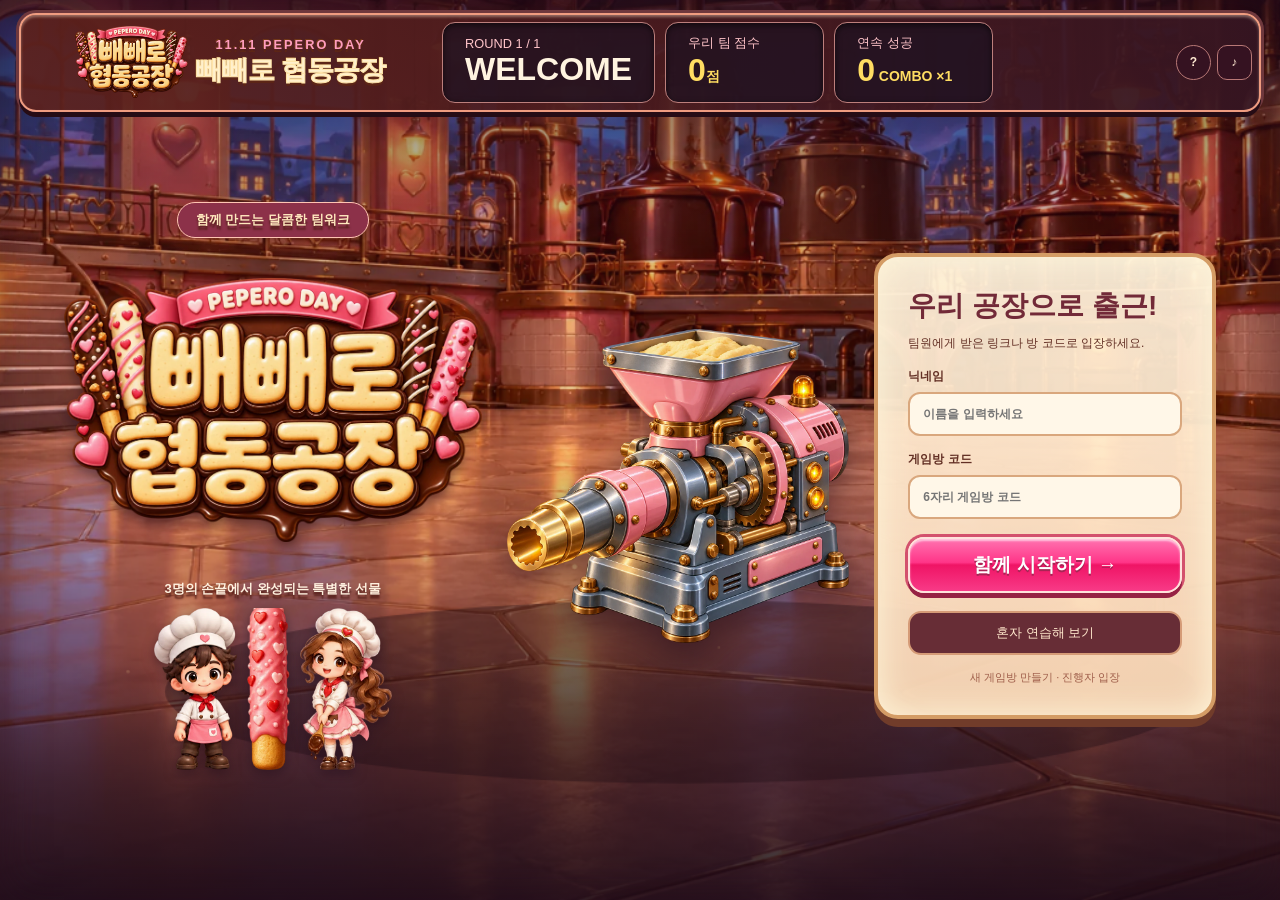
==== commit 3508f451: "Deploy multiplayer production performance improvements (19588a6a2f89)" ====
--- a/index.html
+++ b/index.html
@@ -1 +1 @@
-<!doctype html><html lang="ko"><head><meta charset="utf-8"><meta name="viewport" content="width=device-width,initial-scale=1"><title>빼빼로 협동공장</title><link rel="stylesheet" href="./style-58b0bebdd65b.css"></head><body><div id="root"></div><script>window.PEPERO_API_URL="https://qsarowamxhwhxdhzqxeh.supabase.co/functions/v1/pepero-game"</script><script type="module" src="./app-58b0bebdd65b.js"></script></body></html>+<!doctype html><html lang="ko"><head><meta charset="utf-8"><meta name="viewport" content="width=device-width,initial-scale=1"><title>빼빼로 협동공장</title><link rel="stylesheet" href="./style-19588a6a2f89.css"></head><body><div id="root"></div><script>window.PEPERO_API_URL="https://qsarowamxhwhxdhzqxeh.supabase.co/functions/v1/pepero-game"</script><script type="module" src="./app-19588a6a2f89.js"></script></body></html>
--- a/style-19588a6a2f89.css
+++ b/style-19588a6a2f89.css
@@ -0,0 +1,458 @@
+@import url('https://fonts.googleapis.com/css2?family=Gowun+Dodum&family=Noto+Sans+KR:wght@400;500;600;700;800;900&display=swap');
+
+.host-route .join-panel form,.host-route .join-panel .or,.host-route .join-panel .practice-button,.host-route .join-panel .admin-entry{display:none}.host-create-card{padding:25px 0 15px}.host-create-card p{line-height:2.6;color:#a88973;font-size:13px;margin-bottom:25px}.host-create-card a{display:block;text-align:center;font-size:11px;color:#bc8b77;margin:18px 0}.host-route .restore-link{margin-top:18px!important}
+:root{--pink:#ed628b;--brown:#55382e;--border:#f0e5dd}*{box-sizing:border-box}body{margin:0;color:var(--brown);background:#fcfaf6;font-family:'Noto Sans KR',sans-serif;font-size:13px}button,input,select{font:inherit}button{cursor:pointer;display:inline-flex;align-items:center;justify-content:center;gap:8px;border:0;background:none;color:inherit;transition:transform .15s,background .2s}button:hover{filter:brightness(.98);transform:translateY(-1px)}button:disabled{opacity:.45;cursor:not-allowed;transform:none}button:focus-visible,a:focus-visible{outline:3px solid #ed8bac;outline-offset:3px}input,select{border:1px solid #eadfd7;border-radius:9px;padding:11px 12px;background:#fffcfa;outline:none;width:100%;color:var(--brown)}input:focus,select:focus{border-color:var(--pink);box-shadow:0 0 0 3px #ed628b12}h1,h2,h3,p{margin:0}b,strong{font-weight:800}a{color:inherit;text-decoration:none}.sidebar{width:210px;position:fixed;inset:0 auto 0 0;padding:36px 23px 22px;background:#fffdf9;border-right:1px solid var(--border);display:flex;flex-direction:column;z-index:10}.brand{display:flex;align-items:center;gap:11px}.brand>b{font-family:'Gowun Dodum',sans-serif;font-size:23px;font-weight:900;letter-spacing:-1.3px;line-height:1.2}.brand>b>span{display:block;color:var(--pink);font-size:20px;letter-spacing:-.8px}.brand-mark{position:relative;width:45px;height:51px;background:#f9d6df;border-radius:12px;color:#dd5980;font-size:20px;display:grid;place-items:center;transform:rotate(-8deg);border:2px solid #fff;box-shadow:0 2px 0 #f1b6c8}.brand-mark span{position:absolute;color:#713c28;font-size:31px;top:19px}.side-divider{height:1px;background:var(--border);margin:30px 0 25px}.nav-label{font-size:9px;color:#b6a094;letter-spacing:1.3px;font-weight:700;padding-left:12px}nav{display:flex;flex-direction:column;gap:8px;margin-top:14px}nav button{padding:14px 13px;justify-content:flex-start;font-weight:600;color:#927e71;border-radius:10px;white-space:nowrap}nav button.active{background:#fce8ed;color:#d94e79;font-weight:800}nav button>svg:last-child:not(:first-child){margin-left:auto}.side-note{margin-top:auto;margin-bottom:50px;text-align:center;background:linear-gradient(#fff4ed,#ffefef);border:1px solid #f5e4dc;border-radius:14px;padding:22px 5px}.side-note>span{font-size:37px;display:block;transform:rotate(-14deg);margin-bottom:10px}.side-note>b{font-size:13px}.side-note p{font-size:11px;color:#a18c7b;line-height:1.9;margin:9px 0}.side-note>div{color:#e8a6b8;letter-spacing:8px}.side-bottom{font-size:10px;color:#978576;text-align:center}.side-bottom small{font-size:8px;display:block;margin-top:12px;letter-spacing:.5px;color:#c0ada0}.status-dot{width:6px;height:6px;background:#7eaf87;border-radius:50%;display:inline-block;flex-shrink:0;margin-right:4px}.status-dot.offline{background:#d3c6bf}.main-shell{margin-left:210px}.topbar{height:75px;display:flex;align-items:center;justify-content:space-between;padding:0 36px;border-bottom:1px solid var(--border);background:#fffdf9}.breadcrumb{display:flex;align-items:center;gap:12px;color:#ab9789;font-size:11px}.breadcrumb b{font-weight:600;color:#735449}.top-actions{display:flex;align-items:center;gap:16px}.date-pill{font-size:10px;font-weight:700;color:#ca7d89;background:#fff0f1;border-radius:20px;padding:6px 11px;display:flex;align-items:center;gap:7px}.icon-button{color:#9b8578;padding:4px}.profile{width:32px;height:32px;background:#f9e5dc;color:#ba7d6c;border-radius:50%;display:grid;place-items:center;font-size:20px}main{padding:30px 36px 15px;max-width:1700px;margin:auto}.page-heading{display:flex;justify-content:space-between;align-items:center;margin-bottom:25px;gap:15px}.eyebrow{font-size:9px;letter-spacing:1.8px;color:#c5907d;font-weight:700}h1{font-size:26px;letter-spacing:-1.3px;margin:7px 0 9px;font-weight:800}h1>span{color:#ed7493;font-size:22px;margin-left:5px}.page-heading p{color:#a18d7f;font-size:11px}.panel{border:1px solid var(--border);border-radius:15px;background:#fffefb;box-shadow:0 3px 8px #6f433003;overflow:hidden}.panel-title{display:flex;align-items:center;justify-content:space-between;font-size:14px;font-weight:800;gap:8px}.panel-title>span:first-child{display:flex;align-items:center;gap:8px}.panel-title svg{color:#d89088}.soft-tag{font-size:9px;color:#bb9480;font-weight:600;background:#fbf3e9;border-radius:20px;padding:5px 9px;white-space:nowrap}.landing-grid{display:grid;grid-template-columns:minmax(0,1.65fr) minmax(310px,1fr);gap:23px;margin-bottom:24px}.hero{height:292px;border-radius:16px;background:#fce0df;position:relative;overflow:hidden;border:1px solid #f4d5cc}.hero-copy{position:relative;padding:29px;z-index:2;width:54%;background:linear-gradient(90deg,#ffe8df 70%,transparent)}.season-tag{font-size:9px;padding:5px 9px;border:1px solid #e8b8aa;background:#ffefdf;border-radius:15px;color:#b3785d;font-weight:700;white-space:nowrap}.hero h2{font-family:'Gowun Dodum',sans-serif;font-size:47px;line-height:1.08;letter-spacing:-2.5px;margin:18px 0 10px;color:#673d2b;font-weight:900;text-shadow:2px 2px 0 #fff4d8;position:relative}.hero h2 strong{font-size:50px}.hero h2 i{position:absolute;font-size:26px;top:5px;left:157px;color:#e98a96;transform:rotate(15deg);text-shadow:none}.hero-copy p{font-size:12px;color:#8b5a47;font-weight:600}.hero-tags{display:flex;gap:6px;margin-top:12px;white-space:nowrap}.hero-tags>span{font-size:9px;padding:4px 7px;border-radius:5px;background:#fff8e8bb;color:#a17762}.hero-art{position:absolute;right:-2px;top:0;width:58%;height:100%;background-image:url('./reference.webp');background-size:auto 1070px;background-position:59% 0;background-repeat:no-repeat;mask-image:linear-gradient(90deg,transparent,black 17%);filter:saturate(.85)}.hero-ribbon{position:absolute;z-index:3;bottom:0;width:100%;background:#7e4939ec;color:#fff5e2;text-align:center;font-size:11px;font-weight:600;padding:9px}.hero-spark{position:absolute;z-index:3;color:#fff4b6;font-size:25px}.s1{right:23px;top:24px}.s2{right:32%;bottom:50px;font-size:35px}.stats-strip{display:flex;border:1px solid var(--border);border-radius:12px;background:#fffefb;margin-top:13px;padding:16px 7px;justify-content:space-around}.stats-strip>div{display:flex;align-items:center;gap:11px;padding:0 10px;border-right:1px solid var(--border);flex:1;justify-content:center}.stats-strip>div:last-child{border:0}.stats-strip svg{color:#d1a178;stroke-width:1.7;width:23px}.stats-strip>div:nth-child(2) svg{color:#e58f9f}.stats-strip span{font-size:9px;color:#ac9483}.stats-strip b{display:block;font-size:13px;margin-top:3px;color:#765444}.stats-strip small{font-size:9px;color:#b09a88;font-weight:400}.join-panel{padding:24px 26px 15px}.tiny-label{font-size:8px;letter-spacing:1.2px;color:#b1a088;font-weight:700}.join-panel h2{font-size:18px;letter-spacing:-.6px;margin-top:11px}.join-panel>p{font-size:10px;color:#ae9787;margin-top:6px}.join-panel form{margin-top:18px}.join-panel label{display:block;font-size:10px;font-weight:700;margin-bottom:12px}.join-panel label span{color:var(--pink)}.join-panel input{display:block;margin-top:6px;padding:11px 12px;font-size:11px;height:39px}.join-panel input::placeholder{color:#c5b4a7}.code-input{letter-spacing:.7px}.primary{background:linear-gradient(#f0799b,#eb5b88);border:1px solid #e95784;box-shadow:0 3px 0 #cc416b15;color:white;border-radius:9px;min-height:41px;padding:10px 17px;font-size:12px;font-weight:700}.primary:hover{background:#e75080}.wide{width:100%;justify-content:center}.primary.wide svg{margin-left:8px}.or{display:flex;gap:10px;align-items:center;color:#c0ac9c;font-size:9px;margin:13px 0 9px;justify-content:center}.or>span{flex:1;height:1px;background:var(--border)}.practice-button{width:100%;padding:9px;border:1px solid #f0d8cc;background:#fff7ec;border-radius:8px;font-size:11px;color:#ad7a58;font-weight:600}.practice-button>svg:last-child{margin-left:auto}.practice-button>svg:first-child{margin-right:auto}.admin-entry{font-size:9px;color:#b7a292;margin:11px auto 0;display:flex;gap:5px}.restore-link{font-size:8px!important;color:#b7a292;text-align:center;margin:5px 0 0!important;cursor:pointer}.restore-link input{display:none!important}.content-grid{display:grid;grid-template-columns:minmax(0,1fr) 310px;gap:23px;align-items:start}.guide{padding:22px}.guide>p{font-size:10px;color:#ac9685;margin-top:8px}.guide-steps{display:grid;grid-template-columns:repeat(3,1fr);gap:13px;margin-top:20px}.guide-step{position:relative;border:1px solid #f2e6d6;background:#fffaf0;border-radius:10px;padding:12px 12px 15px}.step-1{background:#fff4f1;border-color:#f3dfd7}.step-2{background:#fff2f5;border-color:#f4dce2}.step-number{position:absolute;top:10px;left:12px;color:#c28d5e;font-size:11px;font-weight:900;letter-spacing:1px}.step-1 .step-number{color:#ba8b73}.step-2 .step-number{color:#d78c9c}.step-illustration{height:92px;display:flex;align-items:center;justify-content:center;gap:8px;padding-top:8px}.step-illustration .stick-wrap{height:65px;width:23px;transform:rotate(-17deg)}.step-illustration .stick-wrap:nth-child(2){transform:rotate(17deg)}.step-illustration .gift-box{transform:rotate(-8deg);width:44px;height:65px}.choco-pot{font-size:40px;transform:rotate(-8deg)}.guide-step h3{font-size:13px;display:flex;align-items:center;gap:7px;white-space:nowrap;margin-bottom:7px}.guide-step h3 span{font-size:7px;letter-spacing:.6px;color:#c0a58d}.guide-step p{font-size:9px;line-height:1.9;color:#a58a77}.step-arrow{position:absolute;right:-17px;top:65px;border:1px solid #f3e3d9;background:#fffcf8;border-radius:50%;padding:4px;color:#d0a88d;z-index:2}.guide-details{padding-top:24px}.guide-details h3{margin:18px 0 8px;font-size:16px}.guide-details p{line-height:2;color:#927c70;max-width:800px}.event-banner{margin-top:20px;display:flex;align-items:center;padding:18px 24px;border-radius:13px;background:linear-gradient(105deg,#fff5db,#fff0d3 65%,#ffe7b6);border:1px solid #f3e3bf;position:relative;overflow:hidden;height:114px}.event-icon{font-size:33px;margin-right:18px}.event-banner span{font-size:9px;color:#bb9155}.event-banner h3{font-size:17px;color:#997039;margin:4px 0 7px;letter-spacing:-.5px}.event-banner p{font-size:9px;color:#b49669}.gold-sticks{display:flex;gap:10px;margin-left:auto;transform:rotate(24deg);margin-right:12px}.gold-sticks .stick-wrap{height:94px;width:22px}.ranking{padding:21px 20px 0}.live{display:inline-flex;align-items:center;gap:5px;color:#c28173;font-size:8px;letter-spacing:1px;font-weight:700}.live i{width:5px;height:5px;border-radius:50%;background:#ee7a92}.ranking .muted{color:#bba18c;font-size:9px;margin-top:11px;display:flex;justify-content:space-between}.rank-row{display:flex;align-items:center;gap:11px;padding:16px 0 12px;border-bottom:1px dashed #eee2d7;transition:all .4s}.rank-row:last-of-type{border:0}.medal{font-size:21px;width:24px;text-align:center;line-height:1;flex-shrink:0}.medal-3,.medal-4,.medal-5{font-size:14px;font-weight:700;color:#c2ad98}.rank-name{flex:1;min-width:0}.rank-name b{font-size:11px;display:flex;align-items:center;gap:5px;white-space:nowrap}.rank-name em{font-size:7px;font-style:normal;color:#dc6a8d;background:#fff0f4;padding:2px 4px;border-radius:4px}.rank-name small{font-size:8px;color:#b49d8a;display:block;margin:4px 0}.rank-name small>span{margin-left:7px}.rank-track{height:4px;background:#f4ede3;border-radius:8px;overflow:hidden;margin-top:6px}.rank-track i{display:block;background:#efcc81;height:100%;border-radius:8px;transition:width .5s}.rank-row:nth-of-type(4) .rank-track i{background:#e4ae9a}.rank-row:nth-of-type(n+5) .rank-track i{background:#d2c2b2}.rank-row>strong{font-size:15px;white-space:nowrap}.rank-row>strong>small{font-size:9px;font-weight:400;color:#ae9583;margin-left:3px}.ranking-foot{font-size:8px;color:#b09a88;background:#faf6ee;margin:15px -20px 0;padding:11px 8px;display:flex;align-items:center;justify-content:center;gap:7px}.my-team{background:#fff4f6;margin:0 -10px;padding-left:10px;padding-right:10px;border-radius:8px}.page-footer{display:flex;align-items:center;gap:5px;color:#bfaa98;font-size:9px;margin:26px 0 2px}.page-footer svg{color:#dca4a5}.page-footer>span{margin-left:auto;font-size:8px;letter-spacing:1px;color:#c8b7a6}
+.biscuit{height:100%;width:18px;margin:auto;border:1px solid #bd854c;background:linear-gradient(90deg,#dfa96b,#f4cd92 45%,#e8b777);border-radius:7px;position:relative;box-shadow:inset 2px 0 0 #ffe2ad,1px 2px 0 #9e6b3820}.biscuit.shape-1{width:26px}.biscuit.shape-2:before{content:'♥';position:absolute;top:-15px;left:-10px;font-size:38px;color:#e8b571;line-height:1;text-shadow:0 -1px #c89559}.biscuit.shape-3:before{content:'★';position:absolute;top:-14px;left:-10px;font-size:39px;color:#e8b571;line-height:1;text-shadow:0 -1px #c89559}.chocolate{position:absolute;top:0;left:-1px;right:-1px;border-radius:6px 6px 5px 5px;box-shadow:inset 2px 1px 1px #ffffff55;overflow:hidden}.chocolate span{position:absolute;font-size:9px;color:#ffbdc4;line-height:1}.chocolate span:nth-child(even){color:#fff4d9}.stick-wrap{height:95px;width:35px;position:relative;padding-top:8px;flex-shrink:0}.stick-wrap.small{height:41px;width:19px;transform:rotate(30deg);padding:0}.small .biscuit{width:9px;border-radius:4px}.small .biscuit:before{font-size:18px;left:-4px;top:-7px}.small .chocolate span{font-size:4px}.golden .biscuit{box-shadow:0 0 15px #ffd45c;background:linear-gradient(90deg,#db9b28,#ffe17c,#dba535)}.gold-stars{position:absolute;right:-9px;top:15px;color:#e6ad31;font-size:22px;animation:twinkle 1.4s infinite}.gift-box{width:47px;height:73px;border:1px solid #df82a3;background:linear-gradient(110deg,#ffd3e1,#ed88ab);border-radius:3px;box-shadow:5px 1px 0 #e98db0,6px 2px 0 #c1748c;position:relative;display:flex;flex-direction:column;align-items:center;justify-content:center;color:#ed6293;font-size:24px;flex-shrink:0;transform:rotate(-4deg)}.gift-box:before{content:'';height:100%;width:8px;background:#ffffff55;position:absolute;left:8px}.gift-box:after{content:'♡';position:absolute;top:4px;right:5px;font-size:13px;color:#fff3f0}.gift-box span{font-size:6px;letter-spacing:1px;color:#fff6ec;z-index:1}.box-1{background:linear-gradient(110deg,#ec8a94,#c73f58);border-color:#b84058;box-shadow:5px 1px 0 #ad354b,6px 2px 0 #8b293d;color:#ffe4d7}.box-2{background:linear-gradient(110deg,#ac7861,#5d342c);border-color:#6c4031;box-shadow:5px 1px 0 #4e3028,6px 2px 0 #3d241f;color:#f9b8bc}.box-3{background:linear-gradient(110deg,#fff2e3,#fff8ea);border-color:#e4bba4;box-shadow:5px 1px 0 #ebd5c6,6px 2px 0 #cfb49f;color:#ee99aa}.outline-button{border:1px solid #e9dace;border-radius:8px;background:#fffcf7;padding:9px 12px;font-size:11px;white-space:nowrap}.error-bar{display:flex;gap:10px;align-items:center;padding:12px 16px;background:#fff0ee;color:#c76353;border:1px solid #f0bdb3;border-radius:10px;margin-bottom:16px}.error-bar button{margin-left:auto}.toast{position:fixed;left:50%;bottom:35px;transform:translateX(-50%);z-index:90;background:#714534;color:#fff7e4;border:1px solid #8e6351;border-radius:15px;padding:17px 26px;box-shadow:0 10px 40px #613c3a30;font-size:14px;font-weight:700;display:flex;gap:12px;align-items:center;animation:pop .3s}.modal-backdrop{position:fixed;inset:0;background:#50362e55;backdrop-filter:blur(5px);z-index:80;display:grid;place-items:center;padding:20px}.mini-modal{position:relative;text-align:center;padding:35px;max-width:470px;width:100%;box-shadow:0 20px 70px #4a231b30}.mini-modal h2{font-size:23px;letter-spacing:-1px;margin:10px 0}.mini-modal p{color:#a48b7c;font-size:12px;line-height:1.9;margin:15px 0 22px}.mini-modal>.primary{margin-top:15px}.mini-modal small{display:block;color:#b3a090;margin-top:15px;font-size:10px}.modal-emoji{font-size:45px}.close{position:absolute;top:16px;right:16px;color:#baa595}.admin-key-note{padding:16px;background:#fff5e7;border-radius:8px;color:#aa8863;font-size:11px;line-height:1.9}.admin-key-note svg{display:inline;margin-right:5px}.loading{padding:40px;display:flex;justify-content:center;gap:15px;align-items:center}.loading button{text-decoration:underline}.spin{animation:spin 2s linear infinite}.game-status{display:flex;align-items:center;justify-content:space-between;background:#fff4eb;border:1px solid #efdaca;border-radius:12px;padding:15px 20px;margin-bottom:20px;gap:15px}.game-status>div:first-child{display:flex;align-items:center;gap:16px}.game-status b{font-size:14px}.status-metrics{display:flex;align-items:center;gap:25px}.status-metrics>span{display:flex;align-items:center;gap:7px;font-size:11px;color:#9d7d64}.status-metrics strong{font-size:22px;color:#724c34;font-variant-numeric:tabular-nums}.status-metrics .score strong{color:var(--pink);margin-left:5px}.last-chance{border:2px solid #e7b34b;background:#fff2ce;box-shadow:0 0 14px #f6c65140}.lobby-avatars{display:flex;justify-content:space-around;text-align:center;padding:30px 15px 35px;gap:15px}.lobby-avatars>div{flex:1}.lobby-avatars h3{font-size:15px;margin:12px 0 7px}.lobby-avatars small{color:#b8a08d;font-size:10px}.lobby-avatars em{display:block;font-size:10px;font-style:normal;color:#de6a8d;margin-top:8px}.lobby>.panel:first-child{padding:23px}.lobby .guide{border:0;box-shadow:none;padding:10px 0 0}.role-tag{font-size:10px;padding:5px 10px;border-radius:5px;background:#fff0d9;color:#bc8c53;display:inline-block}.role-tag.role-1{background:#fce5e1;color:#bf8673}.role-tag.role-2{background:#fce8ef;color:#d98ca2}.waiting-message{display:flex;align-items:center;justify-content:center;gap:8px;font-size:11px;color:#bb9273;padding:15px;border:1px dashed #e9d6c6;border-radius:10px;margin-bottom:15px}.avatar{height:100px;width:85px;position:relative;margin:0 auto 10px}.face{font-size:55px;position:absolute;top:18px;left:8px;line-height:1;z-index:2}.chef-hat{position:absolute;top:-3px;left:16px;font-size:57px;color:#fff7ed;line-height:1;text-shadow:0 -1px #d0a492,1px 0 #cfa394,-1px 0 #cfa394;z-index:3;transform:rotate(-8deg)}.chef-hat:after{content:'♥';position:absolute;color:#f294a8;font-size:16px;left:17px;top:14px}.apron{position:absolute;bottom:0;left:15px;width:55px;height:33px;border:1px solid #d2917d;background:#ffe3b9;border-radius:18px 18px 6px 6px;text-align:center;font-size:21px;color:#e17c8a;z-index:3}.role-1 .apron{background:#ffcad7}.role-2 .apron{background:#fff0e6}.working{animation:bob .65s infinite alternate}.play-grid{grid-template-columns:minmax(0,1fr) 290px;gap:19px}.conveyor-panel{padding:20px 20px 0}.stations{display:flex;justify-content:space-between;align-items:start;gap:12px;margin-top:23px;padding:0 4px 12px}.station{position:relative;flex:1;min-width:0;text-align:center}.station-label{display:flex;align-items:center;justify-content:center;gap:4px;background:#fff1de;font-size:10px;font-weight:700;padding:7px 5px;border-radius:6px;color:#a77b53;position:relative}.station:nth-child(2) .station-label{background:#fce8e0;color:#bb7e64}.station:nth-child(3) .station-label{background:#fce8ef;color:#c87791}.station-label>small{font-size:6px;color:#e96b8c;position:absolute;top:-5px;right:4px;background:#fff3f7;padding:1px 3px;border-radius:3px}.station .avatar{transform:scale(.85);height:86px;margin-top:6px;margin-bottom:2px}.station b{font-size:11px;display:block}.station>small{font-size:8px;display:block;color:#b69b83;margin:5px 0}.queue-badge{border:1px solid #ebdfd2;background:#faf5ed;border-radius:5px;padding:3px 8px;font-size:8px;color:#b19173;display:inline-block}.station-arrow{position:absolute;right:-13px;top:96px;font-size:26px;color:#e4c3a7}.finish-station{width:60px;align-self:center;text-align:center;padding-top:40px}.finish-station>div{font-size:36px}.finish-station b{display:block;font-size:11px}.finish-station>span{font-size:9px;color:#b9a08c}.belt{height:59px;margin:0 -20px;background:#e5ccad;position:relative;border-top:4px solid #c5a788;border-bottom:5px solid #bfa183;overflow:hidden}.belt-track{position:absolute;inset:0;background:repeating-linear-gradient(90deg,#f0ddc4 0 38px,#ceb79c 39px 42px);animation:belt 2s linear infinite}.rush .belt-track{animation-duration:.7s}.belt-product{position:absolute;top:4px;display:flex;align-items:end;gap:2px;transition:left .7s}.belt-product span{font-size:7px;color:#8b6b51}.workstation{margin-top:19px}.workstation>.panel-title{background:#fff7ef;padding:17px 20px;border-bottom:1px solid var(--border)}.nickname{font-size:10px;font-weight:500;color:#af8e74;display:flex;align-items:center;gap:6px}.work-content{display:grid;grid-template-columns:158px minmax(0,1fr);gap:21px;padding:20px}.order-card{background:#fff9ed;border:1px solid #efdfc7;border-radius:9px;overflow:hidden}.order-kicker{display:flex;align-items:center;justify-content:center;gap:7px;background:#f8e9cd;border-bottom:1px solid #eddbc0;font-size:11px;padding:10px;font-weight:800;color:#9b754d}.order-product{display:flex;gap:16px;height:125px;align-items:center;justify-content:center}.order-product>.stick-wrap{height:92px;width:25px;transform:rotate(-22deg)}.order-product .gift-box{width:36px;height:59px;transform:rotate(7deg);font-size:21px}.order-product .gift-box span{font-size:4px}.order-card dl{padding:0 12px;margin:0}.order-card dl>div{display:flex;justify-content:space-between;font-size:9px;border-bottom:1px dashed #eddfca;padding:7px 0;gap:8px}.order-card dt{color:#b49a7d}.order-card dd{font-weight:700;margin:0}.order-footer{padding:9px 5px;text-align:center;font-size:8px;color:#be9b73;margin-top:6px;background:#fcf1da}.gold-order{border-color:#dfb75b;box-shadow:0 0 12px #edd68a35}.gold-label{font-size:9px;color:#b78c24;background:#fff0bc;padding:5px;border-radius:5px;display:block;text-align:center}.work-controls h3{font-size:11px;font-weight:700;display:flex;gap:8px;align-items:center;margin:2px 0 14px;letter-spacing:-.3px}.work-controls h3 span{color:#df8b91;background:#fff0f2;padding:2px 5px;border-radius:4px;font-size:9px}.shape-options,.box-options{display:grid;grid-template-columns:repeat(4,1fr);gap:8px}.shape-options button,.box-options button{position:relative;display:flex;flex-direction:column;gap:7px;border:1px solid #eee1d1;border-radius:8px;background:#fffbf2;padding:14px 6px 10px;font-size:9px;color:#ac8969}.shape-options .stick-wrap{height:80px;width:28px;margin-bottom:5px}.shape-options button>svg{position:absolute;right:4px;top:5px;color:#de7d96}.shape-options button.selected,.box-options button.selected,.coat-options button.selected,.topping-options button.selected{border:1.5px solid #ee87a3;background:#fff2f5;color:#ce6182}.shape-options b{font-size:9px}.work-tip{display:flex;align-items:center;gap:6px;font-size:9px;background:#fcf6ed;color:#b89d82;padding:11px 9px;border-radius:6px;line-height:1.6;margin:15px 0}.work-tip>span{font-size:15px;color:#dba1a4}.work-controls>.primary{font-size:11px;min-height:39px}.timing{height:40px;background:#f2e4d4;position:relative;border:1px solid #e0c8ae;border-radius:8px;margin:20px 0 39px;overflow:visible}.timing>span{position:absolute;top:0;bottom:0;background:repeating-linear-gradient(45deg,#9dc299 0 7px,#b5d1ad 7px 14px);border-left:2px solid #81a67d;border-right:2px solid #81a67d}.timing i{position:absolute;top:-7px;width:5px;height:51px;background:#d75f82;border:2px solid #fff8ef;border-radius:4px;box-shadow:0 1px 3px #81413950;transform:translateX(-50%)}.timing b{position:absolute;font-size:9px;bottom:-24px;left:0;right:0;color:#ad8c73;font-weight:400;text-align:center}.empty-order{text-align:center;padding:25px 5px;color:#b3a18b;font-size:10px;min-height:252px}.empty-order svg{margin:20px auto;width:30px;height:30px;color:#d3c0a5}.empty-order p{margin-bottom:10px}.empty-order small{font-size:8px}.team-footer{display:flex;align-items:center;justify-content:space-between;gap:10px;margin-top:14px;padding:13px 15px;background:#fffdf9;border:1px solid var(--border);border-radius:10px}.team-footer>div{font-size:9px;color:#b59d87}.team-footer b{display:block;margin:5px 0 0 10px;font-size:9px;color:#ac917b;font-weight:500}.sos-button{font-size:10px;background:#fff0ed;border:1px solid #f0ccc2;border-radius:7px;color:#d47965;padding:9px 10px;font-weight:700;white-space:nowrap}.sos-button span{font-size:8px;padding-left:4px;font-weight:500;color:#c99380}.game-right>.panel{margin-bottom:17px}.game-right .rank-row{padding-top:12px;padding-bottom:10px}.combo-card{padding:20px;text-align:center;background:linear-gradient(130deg,#fff9ec,#fff0de)}.combo-card>span{font-size:10px;color:#b3936b}.combo-card>div:nth-child(2){font-size:11px;color:#c89957;margin:7px 0}.combo-card b{font-size:33px;color:#d89541;margin-right:3px}.combo-card p{font-size:8px;color:#b49a7e}.combo-dots{display:flex;justify-content:center;gap:5px;margin-top:12px}.combo-dots i{width:12px;height:7px;border-radius:2px;background:#efdfc7}.combo-dots .filled{background:#ecb956}.activity-card{padding:17px}.activity-card .panel-title{font-size:11px}.activity-card p{font-size:9px;color:#a98d73;line-height:1.8;padding:8px 0;display:flex;align-items:center;gap:6px;border-bottom:1px dashed #eee1d1}.activity-card p:last-child{border:0}.activity-card p>svg{color:#db91a2;flex-shrink:0}.coat-options,.topping-options{display:grid;grid-template-columns:repeat(4,1fr);gap:7px}.coat-options button,.topping-options button{display:flex;flex-direction:column;padding:8px 3px;border:1px solid #eddfd2;border-radius:8px;font-size:8px;gap:6px}.coat-options i{width:28px;height:28px;border:2px solid #ffffff88;border-radius:50%;box-shadow:0 0 0 1px #d5b9a3}.topping-options{margin-top:8px}.topping-options span{font-size:20px}.box-options button{font-size:8px;padding:16px 0 10px}.box-options .gift-box{width:28px;height:48px;margin-bottom:8px;font-size:17px}.box-options .gift-box span{font-size:3px}.drag-board{height:132px;position:relative;border:1px dashed #e4cdbb;background:#fff9f0;border-radius:9px;margin:12px 0 15px;touch-action:none;cursor:grab;display:flex;align-items:center;justify-content:space-between;padding:12px 20px 25px;user-select:none}.drag-start{width:35px;display:flex;justify-content:center;z-index:1;pointer-events:none}.drag-board .stick-wrap{height:70px;transform:rotate(90deg);margin-left:16px;pointer-events:none}.coat-track{position:absolute;top:42%;left:8%;right:8%;height:20px;border-radius:10px;border:2px solid #d9b191;pointer-events:none}.drag-board svg{position:absolute;inset:0;width:100%;height:100%;pointer-events:none;z-index:2}.drag-board small{position:absolute;bottom:8px;left:0;right:0;text-align:center;font-size:8px;color:#ba9980;pointer-events:none}.drag-board .gift-box{width:38px;height:65px;pointer-events:none;transform:none}.drag-arrow{font-size:34px;color:#ebc9ac}.support-popup{position:fixed;bottom:22px;right:28px;z-index:50;display:flex;align-items:center;gap:14px;background:#fff5ee;border:1px solid #efae97;box-shadow:0 10px 30px #a66e4725;border-radius:12px;padding:20px}.support-popup>svg{color:#d77d62}.support-popup b{font-size:12px}.support-popup p{font-size:10px;color:#ba967c;margin-top:6px}.support-popup .primary{font-size:11px}.jam-popup{bottom:110px}.pause-banner{position:fixed;top:76px;left:210px;right:0;text-align:center;display:flex;align-items:center;justify-content:center;gap:8px;padding:12px;background:#f9e9c2;color:#9d7939;z-index:40;font-size:13px;font-weight:700}.countdown-overlay{position:fixed;inset:0;background:#58372deb;z-index:70;color:#fff3db;display:flex;flex-direction:column;align-items:center;justify-content:center;backdrop-filter:blur(8px)}.countdown-overlay>span{font-size:20px}.countdown-overlay>b{font-size:160px;font-weight:900;line-height:1.4;color:#ffc0d1;text-shadow:0 9px 0 #e4658c}.countdown-overlay h2{font-size:19px;letter-spacing:5px}.practice-roles{display:flex;align-items:center;gap:8px;background:#f8f1e7;padding:10px 14px;border-radius:9px;margin-bottom:18px}.practice-roles>span{font-size:10px;margin-right:auto;color:#a28a73}.practice-roles button{font-size:10px;padding:7px 12px;background:#fffbf5;border:1px solid #e4d8c8;border-radius:6px}.practice-roles button.selected{background:#fbe1e9;border-color:#eda7bc;color:#cf6384}.round-end{text-align:center;padding:45px 20px;margin-top:20px}.round-end>span{font-size:45px}.round-end h2{font-size:20px;margin:20px 0 10px}.round-end p{font-size:12px;color:#aa8f77;margin-bottom:20px}.round-end>b{font-size:21px;color:#dc6b8b}.large-rank{max-width:950px;margin:auto}.board-top{display:flex;justify-content:space-between;align-items:center;margin-bottom:18px}.board-top h2{font-size:19px}.board-top h2 span{font-size:10px;margin-left:15px;color:#b69c86}.large-rank .rank-row{padding:20px 10px}.large-rank .rank-name b{font-size:19px}.large-rank .rank-name small{font-size:11px}.large-rank .rank-row>strong{font-size:30px}.large-rank .rank-track{height:8px}.board-mode .sidebar,.board-mode .topbar{display:none}.board-mode .main-shell{margin:0}.board-mode .large-rank{max-width:1250px}.board-mode .rank-row{padding:24px 15px}.board-mode .rank-name b{font-size:25px}.admin-grid{display:grid;grid-template-columns:1fr 265px;gap:20px;margin-bottom:20px}.admin-control,.admin-tools{padding:22px}.admin-buttons{display:flex;gap:10px;flex-wrap:wrap;margin:20px 0}.settings-row{display:flex;gap:12px;align-items:end;flex-wrap:wrap;border-top:1px solid var(--border);padding-top:20px}.settings-row label{font-size:10px;flex:1;min-width:95px;color:#ab9078}.settings-row input{display:block;margin-top:7px;padding:8px}.settings-row .check-label{display:flex;align-items:center;gap:5px;flex:0;white-space:nowrap;margin-bottom:10px}.check-label input{width:auto;margin:0;accent-color:var(--pink)}.manual-events{display:flex;gap:10px;align-items:center;border-top:1px solid var(--border);margin-top:20px;padding-top:17px;flex-wrap:wrap}.manual-events>span{font-size:10px;color:#b29980}.manual-events button{font-size:10px}.admin-tools h3{font-size:14px;margin-bottom:12px}.admin-tools p{font-size:10px;color:#ae947c;margin-bottom:17px}.admin-tools>button{display:flex;width:100%;font-size:10px;margin-bottom:10px}.danger-button{border:1px solid #eecac4;border-radius:8px;color:#c47565;padding:9px}.team-grid{display:grid;grid-template-columns:repeat(3,1fr);gap:18px}.admin-team{padding:18px}.team-card-head{display:flex;justify-content:space-between;margin-bottom:12px}.team-card-head span{font-size:9px;letter-spacing:1px;color:#be9d83}.team-card-head b{font-size:13px;color:var(--pink)}.admin-team>input{font-size:15px;font-weight:800;background:transparent;padding:7px 0;border:0;border-bottom:1px solid var(--border);border-radius:0}.team-slots>div{display:flex;align-items:center;gap:8px;margin:15px 0}.slot-icon{width:28px;height:28px;background:#fff0d6;display:grid;place-items:center;border-radius:8px;color:#b99365;font-size:11px;font-weight:700}.slot-icon.role-1{background:#fae5df;color:#c28b77}.slot-icon.role-2{background:#fce5ed;color:#cf849c}.team-slots>div>div{flex:1}.team-slots small{display:block;color:#b79c84;font-size:8px}.team-slots b{font-size:11px;display:block;margin-top:3px}.team-slots select{width:76px;padding:5px 2px;font-size:8px}.team-production{display:flex;justify-content:space-between;border-top:1px dashed #eddfd0;padding-top:12px}.team-production span{font-size:9px;color:#b49a80}.team-production b{color:#95724e;margin-left:2px}.admin-team>p,.admin-team details{font-size:9px;color:#b3967b;margin-top:10px}.admin-team details p{font-size:9px;padding:5px;border-bottom:1px solid #eee1d2}.admin-team summary{cursor:pointer}.ceremony{text-align:center;padding:40px;position:relative;background:radial-gradient(ellipse at top,#fff1db,transparent 70%),#fffdfa}.confetti{font-size:30px;letter-spacing:25px;color:#ed9caa;animation:twinkle 3s infinite;margin-bottom:20px}.ceremony h2{font-size:32px;letter-spacing:-1px;margin:15px 0 10px}.ceremony>p{font-size:12px;color:#b49b82}.podium{display:flex;align-items:end;justify-content:center;gap:20px;margin:45px 0 25px}.podium-card{width:230px;padding:25px 16px;border:1px solid #e6d6c3;background:#faf4e9;border-radius:15px;animation:reveal 1s both}.podium-card>span{font-size:55px;display:block}.podium-card>small{font-size:10px;color:#b49673;display:block;margin:12px 0}.podium-card h3{font-size:20px;letter-spacing:-.7px;margin-bottom:10px}.podium-card>b{font-size:32px;color:#b28b56;display:block}.podium-card>b small{font-size:11px}.podium-card>div{font-size:9px;color:#b69b7d;margin-top:10px}.place-0{padding-top:45px;padding-bottom:35px;background:linear-gradient(#fff1c8,#ffebbd);border-color:#e3bc60;box-shadow:0 0 40px #f9df9b35}.place-0>b{color:#c7952c}.special-awards{display:flex;justify-content:center;gap:15px;margin:30px 0}.special-awards>div{display:flex;flex-direction:column;align-items:center;gap:8px;background:#fff5ee;border:1px solid #eedccb;padding:17px 23px;border-radius:10px}.special-awards svg{color:#d9a167}.special-awards small{font-size:9px;color:#b69a7d}.special-awards b{font-size:12px}.all-results{max-width:650px;margin:30px auto 0;text-align:left}@keyframes belt{to{transform:translateX(42px)}}@keyframes bob{to{translate:0 -4px}}@keyframes twinkle{50%{opacity:.5;filter:brightness(1.2)}}@keyframes spin{to{rotate:360deg}}@keyframes pop{from{opacity:0;bottom:20px}}@keyframes reveal{from{opacity:0;transform:translateY(30px)}to{opacity:1;transform:translateY(0)}}
+@media(min-width:1500px){.sidebar{width:240px;padding-left:30px;padding-right:30px}.main-shell{margin-left:240px}main{padding:36px 45px}.topbar{padding:0 45px}.hero{height:330px}.hero-copy{padding:34px}.hero h2{font-size:56px}.hero h2 strong{font-size:60px}.hero-art{background-size:auto 1220px}.join-panel{padding:28px 32px}.join-panel form{margin-top:24px}.join-panel input{height:45px}.landing-grid{grid-template-columns:1.9fr 1fr}.content-grid{grid-template-columns:minmax(0,1fr) 350px}.guide-steps{gap:20px}.step-illustration{height:113px}.guide-step{padding:17px}.guide-step p{font-size:11px}.guide-step h3{font-size:15px}.ranking .rank-row{padding:20px 0 14px}.rank-name b{font-size:13px}.rank-name small{font-size:9px}.rank-row>strong{font-size:18px}.play-grid{grid-template-columns:minmax(0,1fr) 320px}.work-content{grid-template-columns:190px minmax(0,1fr);padding:25px;gap:25px}.shape-options .stick-wrap{height:105px}.order-product{height:150px}.work-controls h3{font-size:13px}.shape-options b{font-size:11px}.station .avatar{transform:scale(1);height:100px}.station-label{font-size:12px}.station b{font-size:13px}.station>small{font-size:10px}.pause-banner{left:240px}}
+@media(max-width:1200px){.sidebar{width:175px;padding:28px 15px}.main-shell{margin-left:175px}.brand>b{font-size:20px}.brand>b>span{font-size:18px}.topbar{padding:0 25px}main{padding:25px}.landing-grid{grid-template-columns:1.45fr 1fr;gap:18px}.hero-copy{padding-left:20px;width:59%}.hero h2{font-size:42px}.hero h2 strong{font-size:44px}.hero h2 i{left:140px}.hero-art{width:57%;background-position:58% 0}.hero-tags{gap:4px}.hero-tags>span{font-size:8px;padding:3px 5px}.join-panel{padding:23px 20px 15px}.join-panel h2{font-size:16px}.content-grid{grid-template-columns:minmax(0,1fr) 265px;gap:18px}.guide{padding:18px}.guide-step{padding-left:9px;padding-right:8px}.guide-step h3{font-size:11px;gap:4px}.guide-step h3 span{font-size:6px}.guide-step p{font-size:8px}.guide-steps{gap:11px}.ranking{padding:18px 16px 0}.rank-row{gap:8px}.ranking-foot{margin-left:-16px;margin-right:-16px}.play-grid{grid-template-columns:minmax(0,1fr) 250px;gap:15px}.work-content{grid-template-columns:135px minmax(0,1fr);gap:14px;padding:15px}.work-controls h3{font-size:10px}.shape-options,.box-options{gap:5px}.station-label{font-size:9px}.station-label>svg{width:12px}.finish-station{width:40px}.station .avatar{width:76px}.stations{gap:10px}.conveyor-panel{padding-left:15px;padding-right:15px}.panel-title{font-size:12px}.team-footer{padding:10px}.sos-button{font-size:9px}.admin-grid{grid-template-columns:1fr 220px}.admin-control,.admin-tools{padding:18px}.admin-buttons .outline-button,.admin-buttons .primary{font-size:10px;padding:9px}.team-grid{grid-template-columns:repeat(2,1fr)}.pause-banner{left:175px}}
+@media(max-width:1000px){.sidebar{width:78px;padding:26px 12px}.brand{justify-content:center}.brand>b,.side-note,.nav-label,.side-bottom{display:none}.brand-mark{width:41px}.side-divider{margin:24px 0}nav button{font-size:0;padding:15px;justify-content:center}nav button>svg:last-child:not(:first-child){display:none}nav button>svg{width:20px;flex-shrink:0}.main-shell{margin-left:78px}.page-heading h1{font-size:23px}.landing-grid{grid-template-columns:1.3fr 1fr}.hero-copy{padding-left:18px}.hero h2{font-size:37px}.hero h2 strong{font-size:41px}.hero h2 i{left:125px}.hero-copy p{font-size:10px}.season-tag{font-size:8px}.stats-strip>div{gap:6px;padding:0 6px}.stats-strip svg{width:18px}.stats-strip b{font-size:10px}.stats-strip small{font-size:7px}.pause-banner{left:78px}.play-grid{grid-template-columns:minmax(0,1fr) 230px}.station .avatar{scale:.85}.station-label{font-size:8px}.station-label svg{display:none}.station>small{font-size:7px}.work-content{grid-template-columns:115px minmax(0,1fr);gap:12px;padding:12px}.order-card dl{padding:0 8px}.order-card dl>div{font-size:8px}.order-product{gap:12px}.shape-options .stick-wrap{height:65px}.shape-options b{font-size:8px}.work-tip{font-size:8px}.team-footer>div{max-width:170px}.game-status{padding:13px}.status-metrics{gap:14px}.game-status b{font-size:11px}.admin-grid{grid-template-columns:1fr}.admin-tools{display:flex;align-items:center;gap:15px;flex-wrap:wrap}.admin-tools>button{width:auto;margin:0}.admin-tools h3,.admin-tools p{margin:0}}
+@media(max-width:800px){.landing-grid{grid-template-columns:1fr}.hero{height:300px}.hero-copy{padding:30px;width:55%}.hero h2{font-size:48px}.hero h2 strong{font-size:52px}.hero h2 i{left:170px}.hero-art{background-size:auto 1100px;background-position:59% 0}.join-panel{padding:25px}.join-panel form{display:flex;gap:12px;flex-wrap:wrap}.join-panel label{flex:1;min-width:150px;margin:0}.join-panel h2{font-size:20px}.content-grid{grid-template-columns:1fr}.game-right{display:grid;grid-template-columns:1fr 1fr;gap:15px}.game-right>.ranking{grid-row:span 2}.game-right>.panel{margin:0}.guide-step p{font-size:10px}.guide-step h3{font-size:14px}.guide-step h3 span{font-size:7px}.guide-step{padding:15px}.step-illustration{height:100px}.rank-name b{font-size:12px}.work-content{grid-template-columns:160px minmax(0,1fr);gap:20px;padding:20px}.shape-options .stick-wrap{height:85px}.order-card dl>div{font-size:10px}.work-controls h3{font-size:11px}.work-tip{font-size:10px}.shape-options b{font-size:10px}.station .avatar{scale:1;transform:scale(.9)}.station-label{font-size:11px}.station-label svg{display:block}.station>small{font-size:9px}.ceremony{padding:25px}.podium{gap:10px}.podium-card{width:31%;padding:20px 8px}.podium-card h3{font-size:16px}.podium-card>div{font-size:7px}.special-awards{gap:8px}.special-awards>div{padding:12px}.page-footer>span{display:none}}
+@media(max-width:550px){.sidebar{display:none}.main-shell{margin-left:0}.topbar{height:58px;padding:0 18px}.breadcrumb{font-size:9px;gap:7px}.date-pill{display:none}main{padding:20px 15px 12px}.top-actions{gap:13px}.page-heading{align-items:start;margin-bottom:20px}.page-heading h1{font-size:22px;line-height:1.45;letter-spacing:-1px}.page-heading p{font-size:10px;line-height:1.7}.eyebrow{font-size:7px;letter-spacing:1.5px}.page-heading>.outline-button{font-size:8px;padding:8px;flex-wrap:wrap;min-width:90px}.hero{height:280px}.hero-copy{padding:26px 20px;width:60%}.hero h2{font-size:43px}.hero h2 strong{font-size:47px}.hero h2 i{left:148px}.hero-art{width:57%;background-size:auto 1030px;background-position:58% 0}.hero-copy p{font-size:11px}.hero-ribbon{font-size:9px}.season-tag{font-size:8px}.hero-tags>span{font-size:7px}.stats-strip{padding:14px 4px}.stats-strip>div{gap:7px;padding:0 3px}.stats-strip svg{width:18px}.stats-strip b{font-size:10px}.stats-strip small{display:none}.stats-strip span{font-size:8px}.join-panel{padding:23px}.join-panel label{min-width:100%}.join-panel form{gap:14px}.guide{padding:16px}.guide .panel-title{font-size:12px}.soft-tag{font-size:7px;padding:4px 7px}.guide-steps{gap:8px}.guide-step{padding:13px 7px}.guide-step h3{font-size:11px;display:block;text-align:center}.guide-step h3 span{display:block;font-size:6px;margin-top:4px}.guide-step p{font-size:8px;text-align:center;line-height:1.8;letter-spacing:-.3px}.step-illustration{height:90px}.step-number{font-size:8px;left:8px;top:8px}.step-illustration .stick-wrap{height:58px;width:20px}.step-arrow{right:-12px;padding:2px}.step-arrow svg{width:12px;height:12px}.event-banner{padding:16px}.event-icon{font-size:25px;margin-right:10px}.event-banner h3{font-size:15px}.event-banner p{font-size:8px}.gold-sticks{margin-right:0;gap:4px}.gold-sticks .stick-wrap{height:74px;width:20px}.game-status{align-items:start;gap:8px;flex-direction:column}.game-status>div:first-child{gap:10px}.status-metrics{width:100%;justify-content:space-between}.status-metrics>span{font-size:10px}.status-metrics strong{font-size:20px}.lobby-avatars{padding:25px 0;gap:7px}.lobby-avatars .avatar{transform:scale(.8);width:75px;margin-bottom:0}.lobby-avatars h3{font-size:11px}.role-tag{font-size:8px;padding:4px 5px}.waiting-message{font-size:9px;padding:10px;line-height:1.8}.practice-roles{flex-wrap:wrap;justify-content:center}.practice-roles>span{width:100%;text-align:center}.practice-roles button{font-size:9px;padding:7px 10px}.stations{gap:9px;padding-left:0;padding-right:0;margin-top:19px}.station-label{font-size:9px;gap:2px}.station-label svg{display:none}.station .avatar{transform:scale(.75);height:80px;width:75px}.station b{font-size:9px}.station>small{font-size:7px}.queue-badge{font-size:7px;padding:3px 6px}.finish-station{width:32px;padding-top:53px}.finish-station>div{font-size:25px}.finish-station b{font-size:9px}.finish-station>span{font-size:8px}.station-arrow{font-size:20px;right:-11px;top:90px}.conveyor-panel{padding-left:12px;padding-right:12px}.conveyor-panel .panel-title{font-size:11px}.conveyor-panel .soft-tag{font-size:6px}.work-content{grid-template-columns:100px minmax(0,1fr);padding:12px;gap:12px}.order-kicker{font-size:9px;padding:8px 4px;gap:4px}.order-product{height:107px;gap:7px}.order-product>.stick-wrap{height:70px;width:20px}.order-product .gift-box{width:28px;height:48px}.order-card dl{padding:0 7px}.order-card dl>div{font-size:7px;padding:7px 0;gap:4px}.order-footer{font-size:6px;padding:8px 1px}.work-controls h3{font-size:9px;line-height:1.5;gap:5px;margin-bottom:12px}.shape-options{gap:4px}.shape-options button{padding:12px 2px 6px}.shape-options .stick-wrap{height:60px;width:20px}.shape-options .biscuit{width:12px}.shape-options .shape-1{width:16px}.shape-options b{font-size:7px}.shape-options .biscuit.shape-2:before{font-size:27px;top:-10px;left:-8px}.shape-options .biscuit.shape-3:before{font-size:28px;top:-10px;left:-8px}.work-tip{font-size:7px;padding:8px 6px;margin:11px 0;line-height:1.7}.work-controls>.primary{font-size:9px;min-height:36px;padding:8px 4px}.work-controls>.primary svg{width:12px}.timing{height:32px;margin:15px 0 35px}.timing i{height:43px}.timing b{font-size:8px}.coat-options,.topping-options,.box-options{gap:4px}.coat-options button,.topping-options button{font-size:6px;padding:6px 1px}.coat-options i{width:23px;height:23px}.topping-options span{font-size:17px}.box-options button{font-size:6px}.box-options .gift-box{width:20px;height:38px;font-size:14px}.box-options .gift-box span{font-size:2px}.drag-board{height:113px;padding:10px 13px 22px}.drag-board small{font-size:6px}.drag-board .gift-box{width:25px;height:48px;font-size:18px}.drag-board .gift-box span{font-size:4px}.drag-board .stick-wrap{height:50px}.drag-arrow{font-size:25px}.team-footer{gap:7px}.team-footer>div{font-size:7px;max-width:160px}.team-footer b{font-size:7px}.sos-button{padding:9px 7px;font-size:8px;gap:4px}.sos-button svg{width:13px}.game-right{display:block}.game-right>.panel{margin-bottom:15px}.ranking .rank-row,.game-right .rank-row{padding:14px 0}.team-grid{grid-template-columns:1fr}.admin-grid{gap:15px}.admin-tools{display:block}.admin-tools h3{margin-bottom:10px}.admin-tools p{margin-bottom:15px}.admin-tools>button{width:100%;margin-bottom:10px}.manual-events{gap:7px}.manual-events>span{width:100%}.manual-events button{font-size:8px;padding:8px}.settings-row label{font-size:9px}.admin-control{padding:16px}.admin-buttons{gap:7px}.admin-buttons .primary,.admin-buttons .outline-button{font-size:9px;padding:9px}.support-popup{left:15px;right:15px;bottom:15px;padding:14px;gap:10px}.support-popup b{font-size:10px}.support-popup p{font-size:8px}.support-popup .primary{font-size:9px;padding:9px;min-height:34px}.jam-popup{bottom:104px}.mini-modal{padding:30px 22px}.mini-modal h2{font-size:20px}.mini-modal p{font-size:11px}.pause-banner{left:0;top:58px;font-size:11px}.page-footer{font-size:8px;justify-content:center}.ceremony{padding:25px 14px}.ceremony h2{font-size:24px}.confetti{font-size:25px;letter-spacing:12px}.podium{gap:7px}.podium-card{padding:16px 4px}.podium-card>span{font-size:37px}.podium-card h3{font-size:11px}.podium-card>small{font-size:7px}.podium-card>b{font-size:24px}.podium-card>div{font-size:6px}.place-0{padding-top:35px;padding-bottom:30px}.special-awards>div{padding:12px 8px}.special-awards b{font-size:9px}.special-awards small{font-size:7px}.large-rank .rank-name b{font-size:15px}.large-rank .rank-row>strong{font-size:25px}.board-top h2{font-size:15px}.board-top h2 span{font-size:8px}.board-top .outline-button{font-size:9px}.round-end h2{font-size:16px}.round-end p{font-size:10px}.toast{min-width:270px;font-size:12px;padding:15px;bottom:25px}}
+@media(prefers-reduced-motion:reduce){*,*:before,*:after{animation:none!important;transition:none!important}}
+
+.factory-game{--pink:#ff3485;--cream:#fff0d0;--gold:#ffc762;position:relative;width:100%;height:100dvh;min-height:600px;overflow:hidden;background:#361822;color:var(--cream);font-family:'Malgun Gothic',sans-serif;isolation:isolate}.factory-game *{box-sizing:border-box}.factory-game button,.factory-game input{font:inherit}.factory-game button{cursor:pointer}.factory-game button:disabled{cursor:default;filter:grayscale(.6);opacity:.6}.factory-game button:focus-visible,.factory-game a:focus-visible{outline:3px solid #fff5a9;outline-offset:4px}.factory-game img{object-fit:contain;pointer-events:none;user-select:none}.fg-scene{position:absolute;inset:0;width:100%;height:100%;object-fit:cover;z-index:-3}.fg-vignette{position:absolute;inset:0;pointer-events:none;z-index:-2;box-shadow:inset 0 0 90px #250d1b99;background:linear-gradient(#150a1d60,transparent 30%,transparent 72%,#18081188)}.fg-top{height:11%;min-height:75px;position:absolute;top:1.4%;left:1.5%;right:1.5%;display:flex;gap:10px;align-items:stretch;padding:7px;border:2px solid #ef9c80;border-radius:17px;background:linear-gradient(110deg,#5e211be8,#351522eb);box-shadow:0 5px 0 #260c15,0 0 0 3px #6f383d, inset 0 2px 3px #ffdec56b;z-index:6}.fg-logo{color:#fff0cd;text-decoration:none;display:flex;flex-direction:column;justify-content:center;align-items:center;width:33%;text-shadow:0 3px #5c2516,-1px -1px #713718;white-space:nowrap}.fg-logo small{color:#ff9dbd;font-weight:900;font-size:clamp(10px,1vw,17px);letter-spacing:2px}.fg-logo strong{font-size:clamp(22px,2.7vw,48px);font-weight:1000;letter-spacing:-2px;-webkit-text-stroke:1px #ffe4a8}.fg-hud{border-radius:13px;border:1px solid #bc7f7c;background:#1d1121b8;box-shadow:inset 0 2px 6px #0009;padding:7px 22px;display:flex;justify-content:center;flex-direction:column;min-width:13%}.fg-hud small{font-size:clamp(11px,1vw,16px);color:#ffc4c9}.fg-hud strong{font-size:clamp(22px,2.5vw,44px);line-height:1.15;color:#fff4e0;font-variant-numeric:tabular-nums}.fg-hud em{font-size:14px;font-style:normal}.fg-score strong,.fg-combo strong{color:#ffdd62}.fg-tools{margin-left:auto;display:flex;align-items:center;gap:6px}.fg-tools button{color:#ffe9d2;background:#351221;border:1px solid #b87876;border-radius:50%;min-width:35px;height:35px;font-weight:bold;font-size:12px}.fg-tools button:last-child{border-radius:10px;padding:0 9px}.fg-stationbar{position:absolute;z-index:5;top:15%;left:22%;right:22%;display:flex;gap:8px}.fg-stationbar>div{display:flex;align-items:center;flex:1;min-width:0;background:#2b1725d6;border:1px solid #bc8b87;border-radius:14px;padding:5px 7px;box-shadow:0 4px 9px #180a1a88}.fg-stationbar>div.mine{border:2px solid #ffb1c4;background:#7c2942dc;box-shadow:0 0 18px #ff9ba755}.fg-stationbar img{width:42px;height:58px}.fg-stationbar span{display:flex;flex-direction:column;gap:4px}.fg-stationbar b{font-size:clamp(11px,.95vw,16px);color:#ffcee0}.fg-stationbar small{font-size:11px;white-space:nowrap}.fg-stationbar i{font-size:10px;font-style:normal;color:#b8e9bc;margin-left:auto}.fg-stationbar i.danger{color:#ff435d}.fg-order{position:absolute;top:26%;left:2%;width:16%;max-width:280px}.fg-parchment{background:linear-gradient(115deg,#fff2d9,#ffe4bc);border-radius:14px;border:3px solid #d6a578;color:#5b291e;box-shadow:0 5px 0 #813d29,0 8px 20px #1b0b1b55,inset 0 0 25px #fffbeb}.fg-parchment h3{margin:0;padding:14px 10px;border-bottom:1px dashed #c89970;font-size:clamp(12px,1.1vw,19px);text-align:center}.fg-parchment h3 b{color:#e55172}.fg-order-product{height:clamp(110px,20vh,240px);padding:14px;display:flex;justify-content:center}.fg-order-product img{max-width:90%;height:100%;filter:drop-shadow(4px 6px 3px #a9754c66);transform:rotate(20deg)}.fg-parchment dl{padding:0 12px 12px;margin:0}.fg-parchment dl>div{display:flex;justify-content:space-between;gap:5px;margin:7px 0;font-size:clamp(11px,.95vw,15px)}.fg-parchment dt{color:#b57b57;white-space:nowrap}.fg-parchment dd{margin:0;font-weight:900;text-align:right}.fg-parchment>p{padding:30px 14px;text-align:center;line-height:1.8}.fg-gold{display:block;text-align:center;color:#ae6804;font-size:13px;background:#ffd67d;padding:6px}.fg-team-tag{background:#401823db;padding:12px;margin-top:14px;border:1px solid #ba7b75;border-radius:12px;text-align:center;font-weight:bold;box-shadow:0 4px #1e0c19}.fg-team-tag small{display:block;margin-top:5px;font-weight:normal;color:#e7aaa9;font-size:12px}.fg-options{position:absolute;right:2%;top:26%;width:17%;max-width:300px;padding:10px;background:linear-gradient(#fce8c9f5,#f2cca5f5);border:3px solid #e0ab75;border-radius:14px;box-shadow:0 5px #783a29,0 8px 25px #1a091c66;color:#582821}.fg-options h3{font-size:clamp(13px,1.15vw,20px);margin:0 0 10px;text-align:center}.fg-option-grid{display:grid;grid-template-columns:1fr 1fr;gap:7px}.fg-option-grid button{display:flex;flex-direction:column;align-items:center;justify-content:center;gap:6px;border:2px solid #dfb68a;border-radius:10px;background:linear-gradient(#fff8e8,#f4dfbb);box-shadow:0 3px #c59972;color:#70372b;padding:8px 3px;font-weight:bold;font-size:clamp(10px,.9vw,14px)}.fg-option-grid button.selected,.fg-toppings button.selected{border-color:#ff3986;background:linear-gradient(#fff4ee,#ffc5d8);box-shadow:0 0 0 2px #ff94b9,0 4px #cb4b74}.fg-option-grid img{height:clamp(56px,11vh,124px);width:90%;filter:drop-shadow(3px 5px 2px #9f6b3b44)}.fg-coats img{height:7vh;transform:rotate(15deg)}.fg-toppings{display:grid;grid-template-columns:1fr 1fr;gap:6px;margin-top:10px}.fg-toppings button{background:#fff0d5;border:2px solid #d4a37b;color:#6c3828;padding:10px 2px;border-radius:8px;font-size:11px}.fg-boxes img{height:10vh}.fg-machine-label{position:absolute;left:34%;top:25%;display:flex;gap:10px;align-items:center;padding:7px 16px;border:1px solid #e9bb8d;border-radius:10px;background:#45242ad9;box-shadow:0 5px 12px #130b1d66}.fg-machine-label>span{font-size:24px;font-weight:900;color:#ffc35d}.fg-machine-label small{display:block;font-size:9px;letter-spacing:2px;color:#c78d8d}.fg-machine-label b{font-size:18px;color:#ffdfb8}.fg-machine-label i{font-style:normal;font-size:11px;background:#285b40;border:1px solid #7fbc73;padding:5px;border-radius:6px}.fg-machine-label i.active{animation:fg-light .6s infinite alternate;background:#a95320}.fg-action{position:absolute;z-index:5;bottom:16%;left:28%;right:27%;text-align:center}.fg-instruction{font-size:clamp(12px,1vw,18px);font-weight:bold;text-shadow:0 2px 3px #1d071a;background:#281121b8;display:inline-block;border-radius:15px;padding:7px 16px;margin-bottom:7px}.fg-meter,.fg-progress{position:relative;height:31px;border:3px solid #ffe1b6;border-radius:20px;background:linear-gradient(90deg,#fc3d69,#edab38 28%,#bcda3b 40%,#5ee281 50%,#ddce40 65%,#f13c82);box-shadow:0 0 0 3px #602635,inset 0 3px 5px #0006;margin:0 auto 12px;max-width:520px}.fg-meter>span{position:absolute;top:0;height:100%;background:#36dd6b;border-left:2px solid #f9ffda;border-right:2px solid #f9ffda;box-shadow:0 0 12px #caffb8}.fg-meter>i{position:absolute;top:-8px;width:5px;height:39px;background:#341b30;border:1px solid white;box-shadow:0 0 5px #fff;border-radius:3px;transform:translateX(-50%)}.fg-meter>b{position:absolute;top:3px;left:0;right:0;font-size:11px;color:#fff;text-shadow:0 1px 3px #250720;pointer-events:none}.fg-progress{background:#2f2737}.fg-progress>span{position:absolute;left:0;top:0;height:100%;background:linear-gradient(#90ef88,#1fa75b);border-radius:20px;transition:width .15s}.fg-progress b{position:relative;color:#fff;font-size:14px;line-height:25px;text-shadow:0 1px 2px #29131d}.factory-game .fg-pink{border:2px solid #ffe1dc;border-radius:16px;background:linear-gradient(#ff73b0 0%,#ff3588 45%,#ef1465 50%,#f83a87);box-shadow:0 5px #962144,0 0 0 3px #d3516d,inset 0 2px 2px #fff9;color:#fff;font-weight:900;padding:13px 25px;text-shadow:0 2px #a72554;font-size:19px}.factory-game .fg-pink:active{transform:translateY(3px);box-shadow:0 2px #962144,0 0 0 3px #d3516d}.fg-operate{min-width:260px;max-width:100%;position:relative}.fg-operate small{font-size:10px;margin-left:15px;color:#ffe4c1;letter-spacing:2px}.fg-drag{position:absolute;left:29%;right:29%;top:59%;height:13%;border:2px dashed #ffe9b99c;border-radius:25px;background:#33122355;touch-action:none;cursor:grab;z-index:4}.fg-drag svg{height:100%;width:100%;pointer-events:none}.fg-drag b{position:absolute;bottom:-21px;font-size:11px;left:0;right:0;text-align:center;color:#ffe2b8}.fg-bottom{position:absolute;left:1.5%;right:1.5%;bottom:1.8%;height:11%;min-height:72px;display:flex;gap:15px;align-items:center;padding:8px 16px;background:linear-gradient(#6a3025eb,#391725ed);border:2px solid #e3ad87;border-radius:17px;box-shadow:0 5px #250e1d,inset 0 1px #ffe5a566;z-index:7}.fg-production{width:45%;max-width:650px}.fg-production>small{font-size:12px;color:#ffd9b7}.fg-production>div{display:flex;gap:4px;margin-top:3px}.fg-production span{display:flex;align-items:center;gap:8px;background:#2e1524aa;border:1px solid #af775e;border-radius:8px;padding:2px 12px;flex:1}.fg-production img{height:37px;width:22px}.fg-production b{font-size:23px;color:#ffe4ae}.fg-production em{font-style:normal;font-size:11px;color:#f0b69d}.fg-practice{margin-left:auto;white-space:nowrap}.fg-practice small{display:block;font-size:10px;color:#e8ae9c;margin-bottom:5px}.fg-practice button,.fg-rank-button{background:#4a2028;border:1px solid #c4817a;color:#ffe8cc;border-radius:8px;padding:8px 10px;font-size:12px}.fg-practice button.selected{background:#c85573;color:#fff;border-color:#ffd8ae}.fg-rank-button{margin-left:auto}.fg-sos{height:100%;display:flex;align-items:center;gap:7px;padding:0 16px 0 0;background:linear-gradient(#ff6c9c,#dd154e);border:3px solid #ffcece;border-radius:20px;box-shadow:0 0 0 3px #a31e46,0 0 22px #ff547c55;color:#fff;font-size:28px;font-weight:1000}.fg-sos img{height:90%;width:60px}.fg-sos small{display:block;font-size:11px;font-weight:bold}.fg-entry{position:absolute;inset:18% 8% 13%;display:flex;justify-content:space-between;align-items:center;gap:30px}.fg-title-art{width:55%;text-align:center;text-shadow:0 4px 2px #541f19}.fg-title-art>span{background:#8c3149;border:1px solid #ffc4b3;border-radius:20px;padding:8px 18px;color:#ffe8be;font-weight:bold}.fg-title-art h1{font-size:clamp(55px,7vw,130px);line-height:1.02;letter-spacing:-6px;margin:25px 0 12px;color:#fff2c9;font-weight:1000;-webkit-text-stroke:2px #934c28;filter:drop-shadow(0 7px #3b1919)}.fg-title-art p{font-weight:bold;color:#fff1df}.fg-title-art>div{height:22vh;display:flex;justify-content:center;gap:10px}.fg-title-art img{height:100%;max-width:30%;filter:drop-shadow(0 5px 6px #260f1d88)}.fg-join{width:34%;max-width:440px;min-width:300px;background:linear-gradient(#fff2dced,#ffdcb9ed);padding:30px;border:4px solid #d49c65;border-radius:24px;color:#633025;box-shadow:0 8px #713c2a,inset 0 0 35px #fff8dc}.fg-join h2{font-size:28px;margin:0 0 8px;color:#722a38}.fg-join p{font-size:12px;line-height:1.7}.fg-join label{display:block;font-size:12px;font-weight:bold;margin-top:15px}.fg-join input{display:block;width:100%;padding:13px;margin-top:7px;border:2px solid #d9a77d;border-radius:12px;background:#fff7e8;color:#70382f}.fg-join button{width:100%;margin-top:18px}.fg-secondary{background:#672d36;color:#ffe7cc;border:2px solid #d59b77;padding:11px;border-radius:13px;font-weight:bold}.fg-join a{display:block;text-align:center;color:#9f5e4a;font-size:11px;margin-top:15px}.fg-lobby{position:absolute;inset:27% 15% 17%;text-align:center;background:#281323bb;border:2px solid #cf9981;border-radius:24px;padding:20px}.fg-roomcode{font-size:15px}.fg-roomcode b{font-size:27px;letter-spacing:4px;margin:0 15px;color:#ffb4ca}.fg-roomcode span{background:#742d46;padding:7px 12px;border-radius:9px}.fg-lobby h1{font-size:28px;margin:14px}.fg-lobby-chefs{display:flex;justify-content:center;gap:10%;height:65%}.fg-lobby-chefs>div{display:flex;flex-direction:column;align-items:center;gap:5px;min-width:15%}.fg-lobby-chefs img{height:65%;max-width:100%;min-height:120px}.fg-lobby-chefs b{color:#ffb6ce;font-size:13px}.fg-lobby-chefs strong{font-size:19px}.fg-lobby-chefs small{font-size:11px;color:#c9e4b6}.fg-lobby>p{font-size:13px}.fg-center-message{position:absolute;inset:45% 20%;text-align:center;font-size:30px}.fg-rank{position:absolute;z-index:12;right:2%;top:25%;width:29%;max-width:430px;background:#fff0d6f5;color:#632f29;border:3px solid #c99168;border-radius:15px;box-shadow:0 7px #6c322b;padding:12px}.fg-rank h3{margin:0 0 14px;display:flex;justify-content:space-between}.fg-rank h3 button{border:0;background:none;font-size:23px;color:#803a3e}.fg-rank>div{display:flex;gap:15px;align-items:center;padding:13px 8px;border-bottom:1px solid #d4a580}.fg-rank>div.mine{background:#ffc2d7;border-radius:9px}.fg-rank>div>b{font-size:25px;color:#c8852f}.fg-rank span{flex:1;font-weight:bold}.fg-rank small{display:block;font-weight:normal;font-size:10px;margin-top:5px}.fg-rank strong{font-size:22px}.fg-overlay{position:absolute;z-index:30;inset:0;background:#1d0b23bd;backdrop-filter:blur(6px);display:flex;align-items:center;justify-content:center;flex-direction:column}.fg-dialog{position:relative;width:500px;max-width:90%;padding:35px;background:linear-gradient(#fff0d9,#efc69b);border:4px solid #bf895f;border-radius:25px;text-align:center;color:#622b2a;box-shadow:0 8px #6d2b2b}.fg-dialog h2{font-size:26px}.fg-dialog>img{height:150px;margin:auto}.fg-dialog p{line-height:1.9;font-size:14px}.fg-dialog .fg-meter{margin:25px auto}.fg-close{position:absolute;right:12px;top:8px;background:none;border:0;font-size:28px;color:#71362c}.fg-toast{position:absolute;z-index:20;top:24%;left:50%;transform:translateX(-50%);background:#5c2435f0;border:2px solid #ffdda5;color:#fff0c9;font-weight:bold;padding:12px 24px;border-radius:30px;max-width:70%;text-align:center;box-shadow:0 4px 20px #2e1028aa;pointer-events:none}.fg-feedback{position:absolute;z-index:9;top:43%;left:48%;transform:translate(-50%,-50%);font-size:clamp(35px,5vw,90px);font-weight:1000;font-style:italic;color:#ffe25b;-webkit-text-stroke:2px #99421b;text-shadow:0 5px #6b291f,0 0 25px #ffbc58;animation:fg-pop 1.7s both;pointer-events:none;white-space:nowrap}.fg-feedback.fail{color:#ffacc9;-webkit-text-stroke:1px #8a294a}.fg-feedback small{display:block;font-size:40px;color:white;text-align:center}.fg-combo-pop{position:absolute;left:40%;top:35%;font-size:45px;color:#ffdf50;font-weight:1000;animation:fg-pop 1.7s both;pointer-events:none;text-shadow:0 3px #68231f}.fg-event{position:absolute;top:22%;left:25%;right:25%;text-align:center;z-index:8;padding:7px 15px;border:2px solid #ffba81;border-radius:20px;font-weight:bold;box-shadow:0 0 20px #ff453f77;font-size:15px}.fg-red{background:#c41d3ce8;color:#fff5d5;animation:fg-light .7s infinite alternate}.fg-golden{background:#7e4618e8;color:#ffe26e;top:31%}.fg-finale{box-shadow:inset 0 0 100px #ffce4977}.fg-rush:after{content:'';position:absolute;inset:0;pointer-events:none;border:9px solid #ff335b55;animation:fg-light .5s infinite alternate;z-index:15}.fg-support{position:absolute;z-index:18;right:22%;bottom:30%;display:flex;gap:12px;align-items:center;padding:15px;border:3px solid #ffb5ba;border-radius:20px;background:#7d243de8;box-shadow:0 0 35px #ff528477;animation:fg-support-in .3s}.fg-support img{width:70px;height:90px}.fg-support p{margin:6px 0;font-size:12px}.fg-support .fg-pink{font-size:14px}.fg-countdown strong{font-size:180px;color:#ffe49d;text-shadow:0 7px #982951}.fg-countdown h2{font-size:38px}.fg-notice{position:absolute;z-index:40;top:14%;left:20%;right:20%;padding:12px;border:2px solid #ffabb6;border-radius:12px;background:#a82545f0;text-align:center;font-size:14px}.fg-notice button{margin-left:15px;background:#54182e;color:#fff;border:1px solid #ff9eb9;border-radius:6px}.fg-results{position:absolute;inset:27% 15% 17%;text-align:center;background:#35162adb;border:3px solid #e3ad76;border-radius:25px;padding:15px}.fg-results h1{color:#ffdd80;font-size:34px;margin:5px}.fg-results p{font-size:13px}.fg-podium{display:flex;justify-content:center;align-items:end;height:65%;gap:15px}.fg-podium>div{display:flex;flex-direction:column;align-items:center;padding:10px 20px;background:linear-gradient(#ffe7a3,#c98d38);border:3px solid #ffe7bf;border-radius:20px 20px 0 0;color:#5c2e27;min-width:22%;height:80%}.fg-podium>div.place-0{height:100%;background:linear-gradient(#ffe8a9,#e9a629)}.fg-podium img{height:50%;max-width:130px}.fg-podium b{font-size:30px}.fg-podium strong{font-size:14px}.fg-podium em{font-size:24px;font-style:normal;color:#c83c4c;font-weight:900}.fg-results>.fg-pink{position:absolute;bottom:12px;right:15px;font-size:13px;padding:9px 15px}@keyframes fg-pop{0%{opacity:0;scale:.5}18%{opacity:1;scale:1.15}30%{scale:1}80%{opacity:1}100%{opacity:0;translate:0 -45px;scale:1.05}}@keyframes fg-light{to{filter:brightness(1.4)}}@keyframes fg-support-in{from{transform:translateY(30px);opacity:0}to{transform:translateY(0);opacity:1}}@media(max-width:1100px){.fg-top{gap:5px}.fg-hud{padding:7px 12px}.fg-logo strong{letter-spacing:-1px}.fg-stationbar{left:20%;right:20%}.fg-stationbar img{width:27px;height:42px}.fg-stationbar i{display:none}.fg-machine-label{top:27%;left:33%;padding:5px 10px}.fg-machine-label b{font-size:14px}.fg-machine-label i{display:none}.fg-order{width:17%;top:27%}.fg-options{width:18%;padding:8px;top:27%}.fg-team-tag{font-size:12px;padding:8px}.fg-action{left:25%;right:25%;bottom:17%}.fg-bottom{gap:7px;padding:7px}.fg-production{width:45%}.fg-production span{padding:3px 5px;gap:4px}.fg-production em{font-size:9px}.fg-practice button{padding:7px 5px;font-size:10px}.fg-sos{padding-right:8px;font-size:21px}.fg-sos img{width:38px}.fg-sos small{font-size:9px}.fg-rank-button{font-size:10px;padding:7px}.fg-join{padding:22px}.fg-lobby-chefs{gap:7%}.fg-top .fg-combo{min-width:10%}.fg-combo em{display:block;font-size:9px}.fg-tools{gap:3px}.fg-tools button{min-width:27px;height:29px;font-size:10px}}@media(max-width:760px){.factory-game{min-height:540px;min-width:680px}.fg-entry{inset:18% 4% 12%;gap:10px}.fg-join{min-width:270px;padding:15px}.fg-title-art h1{font-size:62px}.fg-join h2{font-size:22px}.fg-join input{padding:9px}.fg-top{min-height:65px}.fg-logo{width:29%}.fg-logo strong{font-size:20px}.fg-hud strong{font-size:22px}.fg-hud{padding:7px}.fg-tools button:last-child{display:none}.fg-stationbar{top:16%}.fg-machine-label{display:none}.fg-order{top:28%}.fg-parchment h3{padding:9px 3px}.fg-order-product{height:110px}.fg-options{top:28%}.fg-option-grid img{height:60px}.fg-instruction{font-size:10px}.fg-operate{min-width:220px}.fg-production span{padding:2px 4px}.fg-production em{display:none}.fg-team-tag small{font-size:10px}.fg-option-grid button{font-size:10px}.fg-sos img{display:none}.fg-sos{padding:5px 10px}.fg-lobby{inset:28% 9% 17%}.fg-results{inset:28% 9% 17%}}
+@media(prefers-reduced-motion:reduce){.factory-game *{animation-duration:.001ms!important;transition-duration:.001ms!important}}
+
+/* Final art pass: raster logo and animated character rigs. */
+.fg-logo{flex-direction:row;gap:8px}.fg-logo>img{height:105%;width:28%;max-width:115px}.fg-logo>span{display:flex;flex-direction:column;align-items:center}.fg-logo strong{font-size:clamp(18px,2.1vw,36px);letter-spacing:-1px}.fg-main-logo{height:36vh!important;max-width:100%!important;width:100%;filter:drop-shadow(0 10px 15px #280c1b99)}.fg-title-art>span{display:inline-block;margin-bottom:10px}.fg-title-art>div{height:18vh}.fg-entry{inset:16% 8% 8%}.fg-title-art>p{margin:5px 0 10px}.fg-golden-order{background:linear-gradient(#b47720,#7e431f);color:#ffe7a0;box-shadow:0 0 30px #ffcf6677}.fg-lobby-chefs img{animation:fg-chef-idle 3s ease-in-out infinite}.fg-lobby-chefs>div:nth-child(2) img{animation-delay:-1s}.fg-lobby-chefs>div:nth-child(3) img{animation-delay:-2s}@keyframes fg-chef-idle{50%{transform:translateY(-5px) rotate(1deg)}}
+
+.fg-mini-rank{position:absolute;right:2%;bottom:16%;width:17%;max-width:300px;border:1px solid #c99175;background:#351a2bd9;border-radius:12px;padding:9px;box-shadow:0 4px #1e101d}.fg-mini-rank>b{display:block;font-size:12px;color:#ffc6cf;border-bottom:1px solid #b87a6e;padding-bottom:5px}.fg-mini-rank>div{display:flex;gap:6px;align-items:center;font-size:11px;margin-top:5px}.fg-mini-rank img{height:22px;width:23px}.fg-mini-rank span{flex:1;overflow:hidden;white-space:nowrap;text-overflow:ellipsis}.fg-mini-rank strong{color:#ffdc6f}.fg-rank>div>b img{width:40px;height:40px}.fg-podium .fg-podium-medal{position:absolute;width:40px;height:40px;top:49%;right:5px}.fg-podium>div{position:relative}.fg-event>img{height:23px;width:20px;vertical-align:middle;transform:rotate(25deg);margin-right:6px}.fg-sos>img{width:55px;height:100%}.fg-meter>i{transition:left .075s linear}@media(max-height:760px){.fg-mini-rank{padding:6px;bottom:16%;max-height:100px}.fg-mini-rank>b{font-size:10px;padding-bottom:2px}.fg-mini-rank>div{font-size:10px;margin-top:2px}.fg-mini-rank img{height:17px}.fg-option-grid img{height:9vh}.fg-options{max-height:44%;overflow:auto}.fg-parchment dl>div{margin:5px 0}}
+
+.fg-action{pointer-events:none}.fg-action button{pointer-events:auto}.factory-game{user-select:none}.factory-game input{user-select:text}.fg-drag{top:54%;height:12%}.fg-options .fg-coats img{height:6vh}.fg-coats button{padding:5px 2px}.fg-toppings button{padding:7px 2px}.fg-options:has(.fg-coats){overflow:visible}.fg-options:has(.fg-coats) h3{font-size:clamp(11px,1.1vw,17px)}
+
+.fg-share-input{width:100%;padding:12px;margin:8px 0 22px;color:#692b34;background:#fff4df;border:2px solid #d7a278;border-radius:10px;font-size:12px;user-select:text}
+
+.factory-game img[src$="product-8.webp"]{filter:hue-rotate(70deg) saturate(.7)}
+
+/* Flexible event capacity: scroll only the roster, preserving play controls. */
+.fg-rank{max-height:58%;overflow-y:auto;overscroll-behavior:contain}.participant-admin{margin:18px 0}.participant-admin>input{width:100%;padding:10px;border:1px solid #c89478;border-radius:9px}.participant-roster{max-height:360px;overflow:auto;margin:12px 0}.participant-roster>div{display:flex;gap:12px;align-items:center;padding:9px;border-bottom:1px solid #caa48a55}.participant-roster b{flex:1}.participant-roster button,.participant-admin [role=alert] button{padding:6px 12px;margin-left:6px;border:1px solid #c28e74;border-radius:8px}.formation-teams{max-height:65vh;overflow-y:auto;overscroll-behavior:contain}.formation-board.formation-expanded .formation-teams{max-height:70vh}.participant-roster small{min-width:100px}@media(max-width:700px){.participant-roster>div{flex-wrap:wrap}.participant-roster small{min-width:0}}
+
+.fg-mini-rank{max-height:29%;overflow:auto}.team-gap em{color:#ffb5d2;font-size:13px;margin:0 5px;animation:fg-pop 4s both}
+
+.formation-overview{display:grid;grid-template-columns:repeat(6,minmax(0,1fr));gap:6px;margin:12px 0}.formation-overview>div{background:linear-gradient(#6a3040,#38202d);border:1px solid #cfa16b;border-radius:9px;color:#ffe3ae;padding:9px}.formation-overview b,.formation-overview small{display:block}.formation-overview small{font-size:10px;margin-top:4px;color:#f2bfc9}@media(max-width:1000px){.formation-overview{grid-template-columns:repeat(4,minmax(0,1fr))}}@media(max-width:600px){.formation-overview{grid-template-columns:repeat(2,minmax(0,1fr))}}
+.formation-teams{grid-auto-rows:max-content;align-content:start}.formation-team{align-self:start}.formation-heading,.formation-summary{flex-wrap:wrap}.formation-summary{justify-content:flex-start}.formation-settings{min-width:0}
+
+/* Keep large-screen compositing light; gameplay indicators retain their own animation. */
+.factory-game .fg-overlay{backdrop-filter:none}.factory-game .fg-vignette{box-shadow:inset 0 0 45px #250d1b80}
+
+/* Give the entry artwork and form separate columns. */
+.fg-entry-machine{display:none}
+@media(min-width:1000px){
+ .fg-entry{inset-inline:5%;display:grid;grid-template-columns:minmax(0,1.1fr) minmax(0,.9fr) minmax(280px,.9fr);gap:clamp(12px,2vw,36px)}
+ .fg-entry .fg-title-art,.fg-entry .fg-join{width:100%;min-width:0;box-sizing:border-box}
+ .fg-entry-machine{display:block;width:100%;height:auto;max-height:60vh;object-fit:contain;filter:drop-shadow(0 12px 14px #27101d80);pointer-events:none}
+}
+
+.formation-teams.formation-single{grid-template-columns:minmax(0,540px);justify-content:center}
+.formation-team-name{display:grid;gap:6px;margin:0 10px 10px;padding:10px 12px;border:1px solid #e1ac87;border-radius:12px;background:#fff1dc;color:#60332c}
+.formation-team-name>label{font-size:13px;font-weight:800}
+.formation-team-name>div{display:flex;gap:8px}
+.formation-team-name input{flex:1;min-width:0;padding:8px 10px;border:1px solid #d49a7b;border-radius:8px;background:#fffaf3;color:#512c29}
+.formation-team-name button{padding:8px 14px;border-radius:8px;background:#a92d58;color:#fff;font-weight:800;white-space:nowrap}
+.formation-team-name button:disabled{opacity:.55}
+.formation-team-name>small{color:#74463c}
+
+.pack-line{position:absolute;z-index:8;left:25%;right:25%;top:43%;bottom:15%;border:2px solid #d5a176;border-radius:20px;background:linear-gradient(#321b2ad9,#532233eb);box-shadow:0 5px #240d21;padding:12px;text-align:center;display:flex;flex-direction:column;gap:7px}.pack-guide{display:flex;flex-direction:column;gap:5px;font-size:12px;color:#ffe0a4}.pack-guide span{color:#ffcada;font-size:11px}.pack-incoming{position:relative;min-height:75px;flex:1;border:2px solid #77526a;border-radius:14px;background:repeating-linear-gradient(100deg,#342b37 0 40px,#4c3f4d 42px 46px);display:flex;align-items:center;justify-content:center;overflow:hidden}.pack-incoming>small{position:absolute;left:10px;top:7px;font-size:11px;color:#fff1c8}.pack-product{border:0;background:transparent;color:#fff0ce;display:flex;align-items:center;gap:8px;touch-action:none;padding:0 10px;z-index:2;animation:pack-arrive 1s ease-out}.pack-product img{width:65px;height:85px;transform:rotate(65deg);filter:drop-shadow(0 5px 4px #13091488)}.pack-product>b{font-size:12px}.pack-current-box{position:absolute;right:8px;bottom:6px;font-size:10px;color:#ffd5ba}.pack-current-box em{display:block;font-style:normal;color:#ffb3c2;font-weight:bold}.pack-current-box strong{color:#fff0ac}.pack-bins{display:grid;grid-template-columns:repeat(3,1fr);gap:10px;min-height:85px}.pack-bins button{position:relative;border:2px solid #cf9e76;border-radius:13px;background:linear-gradient(#fff0d9,#ebc095);color:#6b2b31;display:flex;flex-direction:column;align-items:center;padding:5px;transition:transform .15s;touch-action:manipulation}.pack-bins button:hover{transform:translateY(-5px);border-color:#ff58a1;box-shadow:0 0 18px #ff99bf88}.pack-bins img{height:65px;width:85px}.pack-bins b{font-size:13px}.pack-bins small{font-size:10px}.pack-line>p{margin:0;color:#ffcfb8;font-size:10px}.pack-empty{justify-content:center;align-items:center;top:51%;bottom:18%;background:#351b2be8}.pack-empty>b{font-size:22px;color:#ffe3a2}.pack-empty>p{font-size:13px;line-height:1.8}.pack-empty>small{font-size:11px;line-height:1.8;max-width:90%}.pack-empty .fg-pink{padding:9px 18px;font-size:14px}.pack-line.is-dragging{border-color:#ffe38a;box-shadow:0 0 30px #ffcf7888}.pack-line.is-dragging .pack-bins button{box-shadow:0 0 15px #ffb15f88}.arcade-personal{position:absolute;z-index:8;top:15%;left:2%;width:17%;padding:9px;border:1px solid #ca9c7e;border-radius:12px;background:#3a1d30d9;display:flex;flex-direction:column;gap:4px}.arcade-personal span{font-size:12px}.arcade-personal span>b{float:right;color:#ffe486;font-size:20px}.arcade-personal small{font-size:10px;color:#f4bccc}.arcade-personal button{font-size:10px;color:#ffdda3;background:#703346;border:1px solid #c18c81;border-radius:6px;padding:5px}.arcade-darkness{position:absolute;inset:0;background:#08091fd9;z-index:2;pointer-events:none;animation:blackout-flicker 1s}.arcade-event,.arcade-boss{position:absolute;left:20%;top:31%;width:23%;z-index:14;background:#482135ed;border:2px solid #ffba91;border-radius:18px;padding:13px;box-shadow:0 7px #271022,0 0 25px #ff569344;color:#ffe6be;text-align:center}.arcade-event h3,.arcade-boss h3{margin:0 0 7px;font-size:17px}.arcade-event em,.arcade-boss em{font-style:normal;font-size:12px;color:#ffb4c9}.arcade-event p{font-size:11px;line-height:1.6;margin:5px}.arcade-event button,.arcade-mission button,.arcade-boss button{color:#fff4df;border:2px solid #ffd0cc;border-radius:10px;background:linear-gradient(#ff6ea6,#e52670);padding:8px 12px;font-size:12px;font-weight:bold;box-shadow:0 3px #7c2147;touch-action:manipulation}.arcade-prize{height:90px;width:100px}.arcade-announcement{position:absolute;z-index:22;top:33%;left:50%;translate:-50% 0;color:#ffe89b;font-size:clamp(25px,4vw,65px);font-weight:1000;white-space:nowrap;text-shadow:0 5px #682436,0 0 30px #ffbc55;pointer-events:none;animation:arcade-announce 1.8s both}.arcade-defects{display:flex;gap:6px}.arcade-defects>div{flex:1;min-width:0;display:flex;flex-direction:column;align-items:center;gap:4px}.arcade-defects img{height:60px;width:40px}.arcade-defects .is-defect{filter:grayscale(.8) hue-rotate(80deg);transform:rotate(25deg)}.arcade-defects b{font-size:11px}.arcade-defects button{padding:4px 9px;font-size:10px;width:100%}.arcade-event-result,.arcade-boss-victory{position:absolute;top:31%;left:25%;right:25%;z-index:13;padding:12px;border:2px solid #ffd68b;border-radius:20px;background:#8c4a26e8;color:#fff0aa;font-weight:bold;text-align:center;font-size:14px;pointer-events:none}.arcade-mission{position:absolute;z-index:13;top:22%;left:24%;right:24%;border:2px solid #e8ba83;border-radius:13px;background:#463047f2;padding:8px 13px;color:#ffe3b8}.arcade-mission>div:first-child{display:flex;justify-content:space-between;font-size:11px}.arcade-mission progress{width:100%;height:10px;accent-color:#ffa34c}.arcade-mission small{font-size:9px;display:block}.arcade-mission button{padding:4px 10px;font-size:10px}.arcade-mission-items{display:flex;gap:5px}.arcade-boss{left:auto;right:21%;width:18%;top:31%}.arcade-boss>img{height:120px;width:90%;animation:boss-idle 2s infinite alternate}.arcade-boss>progress{width:100%;height:15px;accent-color:#ed477b}.arcade-boss>b{display:block;font-size:12px}.arcade-boss button{display:block;width:100%;margin-top:7px}.arcade-boss small{display:block;font-size:9px;margin-top:6px}.arcade-boss.boss-hit{animation:boss-hit .25s}.arcade-boss-victory{top:32%;background:#a1512ee8}.arcade-fever{position:absolute;top:29%;left:28%;right:28%;z-index:15;text-align:center;background:linear-gradient(90deg,#b74624dd,#e9a02aee,#c7443bee);border:2px solid #ffdd7b;border-radius:30px;color:#fff7be;font-size:23px;font-weight:1000;text-shadow:0 3px #773b24;box-shadow:0 0 45px #ffcb6e77;pointer-events:none;animation:fever-glow .65s infinite alternate}.arcade-double{position:absolute;bottom:14%;left:35%;right:35%;z-index:12;text-align:center;background:#8a4a28;color:#ffe599;border:1px solid #ffcf7a;border-radius:20px;font-size:12px;padding:5px}.arcade-leaders{width:650px}.arcade-leaders p{font-size:12px}.arcade-leaders ol{padding-left:20px;text-align:left}.arcade-leaders li{padding:10px;border-bottom:1px solid #c69976;font-size:15px}.arcade-leaders li span{float:right;font-size:12px}.arcade-leaders li small{display:block;font-size:11px;color:#af4b69}.arcade-awards{display:flex;gap:8px;justify-content:center}.arcade-awards span{font-size:11px;border:1px solid #d7a174;border-radius:10px;padding:8px;background:#fff0cd;flex:1}.arcade-awards b{display:block;color:#b73766;margin-top:5px;font-size:14px}.arcade-admin{margin:20px 0}.arcade-admin-buttons{display:flex;flex-wrap:wrap;gap:8px}.arcade-admin-buttons button{border:1px solid #e6b7c1;border-radius:8px;background:#fff0e6;color:#85384f;padding:8px;font-size:12px}.arcade-admin-diagnostics{display:grid;grid-template-columns:repeat(3,1fr);gap:10px;margin-top:15px}.arcade-admin-diagnostics>div{display:flex;flex-direction:column;gap:6px;border:1px solid #edcfc4;border-radius:10px;padding:12px;font-size:13px}.arcade-admin-diagnostics small{font-size:10px;color:#a36f68}.arcade-admin>p{font-size:12px;color:#a5746c}@keyframes pack-arrive{from{transform:translateX(-180px);opacity:0}to{transform:translateX(0);opacity:1}}@keyframes arcade-announce{0%{opacity:0;scale:.6}15%{opacity:1;scale:1.1}30%{scale:1}75%{opacity:1}100%{opacity:0;scale:1.1}}@keyframes boss-idle{to{transform:translateY(-7px) rotate(3deg)}}@keyframes boss-hit{25%{translate:-7px 0;filter:brightness(1.8)}75%{translate:7px 0}}@keyframes fever-glow{to{filter:brightness(1.25);box-shadow:0 0 65px #ffc861aa}}@keyframes blackout-flicker{20%,50%{opacity:.2}30%,80%{opacity:1}}@media(max-width:1100px){.pack-line{left:23%;right:23%;top:43%;padding:8px;gap:5px}.pack-bins{gap:6px}.pack-bins img{height:47px}.pack-bins b{font-size:11px}.pack-product img{height:65px;width:45px}.pack-product>b{font-size:10px}.pack-guide{font-size:10px}.pack-guide span{font-size:9px}.pack-current-box{font-size:9px}.arcade-event{width:25%;left:20%;padding:8px}.arcade-boss{width:20%;right:20%;padding:8px}.arcade-boss>img{height:90px}.arcade-personal{padding:6px}.arcade-personal small{font-size:9px}.arcade-personal button{font-size:9px;padding:3px}.arcade-fever{font-size:17px}.arcade-admin-diagnostics{grid-template-columns:repeat(2,1fr)}}@media(max-width:760px){.factory-game{min-width:0;min-height:640px}.fg-top{left:1%;right:1%}.fg-logo{width:30%}.fg-logo>img{display:none}.fg-logo strong{font-size:15px}.fg-logo small{font-size:8px}.fg-hud{min-width:16%;padding:5px}.fg-hud strong{font-size:20px}.fg-hud small{font-size:8px}.fg-tools button{font-size:10px;min-width:25px}.fg-combo em{font-size:8px}.fg-stationbar{left:1%;right:1%;top:14%;gap:4px}.fg-stationbar b{font-size:10px}.fg-stationbar small{font-size:8px}.fg-stationbar img{width:24px;height:34px}.arcade-personal{left:2%;top:22%;width:42%;height:62px}.arcade-personal span>b{font-size:14px}.arcade-personal small{font-size:8px}.arcade-personal button{position:absolute;right:5px;bottom:5px;font-size:8px;padding:3px}.fg-order{top:33%;width:27%;left:1%}.fg-order-product{height:75px;padding:4px}.fg-parchment h3{font-size:10px;padding:6px 2px}.fg-parchment dl{padding:0 6px 5px}.fg-parchment dl>div{font-size:9px;margin:4px 0}.fg-options{right:1%;width:27%;top:33%;padding:5px;border-width:2px}.fg-options h3{font-size:10px;margin-bottom:5px}.fg-option-grid{gap:4px}.fg-option-grid button{font-size:8px;padding:4px 2px;gap:3px}.fg-option-grid img,.fg-boxes img{height:45px}.fg-options .fg-coats img{height:40px}.fg-toppings{gap:4px}.fg-toppings button{font-size:8px;padding:5px 1px}.fg-team-tag{font-size:9px;padding:5px;margin-top:6px}.fg-team-tag small{font-size:8px}.fg-action{left:29%;right:29%;bottom:16%}.fg-operate{min-width:0;width:100%;font-size:13px!important;padding:10px 3px!important}.fg-operate small{display:none}.fg-instruction{font-size:9px;padding:5px}.fg-meter>b{font-size:8px}.fg-drag{left:29%;right:29%;top:57%;height:10%}.fg-bottom{height:11%;padding:5px;gap:4px;left:1%;right:1%}.fg-production{width:38%}.fg-production>small{font-size:8px}.fg-production span{gap:2px;padding:2px;min-width:0}.fg-production img{width:9px;height:22px}.fg-production b{font-size:14px}.fg-practice{white-space:normal;margin-left:0;max-width:30%}.fg-practice small{font-size:8px}.fg-practice button{padding:4px;font-size:9px}.fg-rank-button{font-size:8px;padding:4px;max-width:42px}.fg-sos{font-size:16px;padding:3px 5px;border-radius:10px}.fg-sos>img{display:none}.fg-sos small{font-size:7px}.fg-mini-rank{display:none}.pack-line{left:29%;right:1%;top:57%;bottom:14%;padding:6px;border-radius:12px;gap:4px}.pack-guide{font-size:9px}.pack-guide span{font-size:8px}.pack-incoming{min-height:50px}.pack-incoming>small{font-size:8px;top:4px;left:5px}.pack-product img{height:50px;width:35px}.pack-product>b{font-size:8px}.pack-current-box{font-size:7px;bottom:3px;right:4px}.pack-bins{gap:4px;min-height:60px}.pack-bins img{height:31px;width:45px}.pack-bins b{font-size:9px}.pack-bins small{font-size:8px}.pack-line>p{font-size:8px}.pack-empty{left:29%;right:2%;top:60%;bottom:16%}.pack-empty>b{font-size:14px}.pack-empty>p{font-size:10px}.pack-empty .fg-pink{font-size:10px;padding:6px 9px}.arcade-event{left:2%;top:29%;width:45%;max-height:32%;overflow:auto;padding:7px}.arcade-event h3,.arcade-boss h3{font-size:12px}.arcade-event p{font-size:9px}.arcade-event button{font-size:10px;padding:6px}.arcade-event .arcade-prize{height:55px;width:60px}.arcade-boss{right:2%;top:25%;width:43%;padding:7px}.arcade-boss>img{height:75px}.arcade-boss button{font-size:10px;padding:6px}.arcade-boss small{font-size:8px}.arcade-mission{top:23%;left:2%;right:2%;font-size:9px}.arcade-mission>div:first-child{font-size:9px}.arcade-mission small{font-size:8px}.arcade-mission-items button{font-size:8px;padding:3px}.arcade-event-result,.arcade-boss-victory{left:2%;right:2%;top:28%;font-size:11px}.arcade-fever{left:5%;right:5%;top:28%;font-size:15px}.arcade-double{left:30%;right:3%;font-size:9px}.fg-lobby{inset:28% 2% 16%;padding:10px}.fg-lobby h1{font-size:20px}.fg-roomcode{font-size:10px}.fg-roomcode b{font-size:20px;margin:0 7px}.fg-lobby-chefs{gap:4%}.fg-lobby-chefs strong{font-size:13px}.fg-lobby-chefs b{font-size:10px}.fg-entry{inset:13% 4% 3%;flex-direction:column;gap:5px;justify-content:center}.fg-title-art{width:100%;height:31%;}.fg-title-art>span,.fg-title-art>div,.fg-title-art>p{display:none}.fg-main-logo{height:100%!important}.fg-join{min-width:0;width:100%;max-width:380px;padding:15px}.fg-join h2{font-size:20px}.fg-join p{font-size:10px}.fg-join label{margin-top:8px}.fg-join button{margin-top:12px;padding:10px;font-size:15px}.fg-dialog{padding:25px 15px}.fg-dialog h2{font-size:20px}.fg-dialog p{font-size:12px}.arcade-awards span{font-size:9px;padding:5px}.arcade-awards b{font-size:11px}.arcade-leaders li{font-size:12px}.fg-support{right:3%;left:3%;bottom:27%;padding:8px}.fg-support img{height:60px;width:45px}.fg-support .fg-pink{padding:8px;font-size:11px}.fg-notice{left:2%;right:2%;top:22%;font-size:11px}.fg-toast{top:21%;font-size:11px;max-width:94%;width:max-content;padding:8px 12px}.fg-results{inset:29% 2% 15%;padding:10px}.fg-results h1{font-size:24px}.fg-podium>div{padding:5px;min-width:28%}.fg-podium strong{font-size:10px}.fg-podium b{font-size:22px}.fg-podium em{font-size:18px}}
+.pack-drag-ghost{position:fixed;width:65px;height:140px;transform:translate(-50%,-50%) rotate(20deg);z-index:45;pointer-events:none;filter:drop-shadow(0 8px 8px #1f092a88)}.golden-pack{border-color:#ffe46a;box-shadow:0 0 25px #ffd34c66}.golden-pack .pack-bins img{filter:sepia(.6) saturate(1.4)}.golden-pack .pack-guide:before{content:'황금 포장! 보너스 주문';color:#ffe77e;font-weight:900;font-size:12px}
+.factory-game .fg-support{left:1%;right:auto;top:13.5%;bottom:auto;width:20%;padding:6px;gap:4px;flex-wrap:wrap}.factory-game .fg-support>img{width:30px;height:36px}.factory-game .fg-support>div{flex:1}.factory-game .fg-support b{font-size:11px}.factory-game .fg-support p{font-size:9px;margin:3px 0}.factory-game .fg-support .fg-pink{width:100%;padding:5px 8px;font-size:11px;border-radius:9px}.fg-tools button{touch-action:manipulation}@media(max-width:760px){.factory-game .fg-support{top:22%;left:2%;width:44%;right:auto;bottom:auto;padding:5px;gap:3px}.factory-game .fg-support>img{display:none}.factory-game .fg-support .fg-pink{padding:4px;font-size:10px}.fg-rank-button{font-size:0;min-width:32px;max-width:36px}.fg-rank-button:after{content:'순위';font-size:9px;white-space:nowrap}}
+.pack-incoming{animation:pack-belt 1.8s linear infinite}.fg-rush .pack-incoming{animation-duration:.9s}.pack-next{position:absolute;right:8px;top:18px;display:flex;gap:8px;opacity:.6;pointer-events:none}.pack-next span{display:flex;flex-direction:column;align-items:center}.pack-next img{height:42px;width:26px;transform:rotate(25deg)}.pack-next small{font-size:8px;color:#f9d3a1}@keyframes pack-belt{to{background-position:92px 0}}@media(max-width:760px){.pack-next{top:12px;right:4px;gap:4px}.pack-next img{height:27px;width:15px}.pack-next small{font-size:7px}}
+.coat-catch{position:absolute;z-index:12;left:26%;width:48%;top:39%;bottom:16%;padding:12px 18px;border:2px solid #dca76c;border-radius:22px;background:#2b142ae8;box-shadow:0 12px 32px #12061588,inset 0 0 20px #f9be6c18;color:#fff0d5;text-align:center;display:flex;flex-direction:column;gap:6px}.coat-catch header{display:flex;justify-content:space-between;color:#ffdc81;font-size:clamp(11px,1vw,17px)}.coat-catch header span{color:#ffb5cf}.coat-playfield{position:relative;flex:1;min-height:75px;overflow:hidden;border-radius:12px;background:#1a101680;box-shadow:inset 0 -10px 15px #ffbf7020}.coat-curtain{position:absolute;inset:-35% 28% -25%;opacity:.45}.coat-curtain img{height:100%;width:100%;object-fit:contain}.catch-stick{position:absolute;left:43%;height:90%;width:14%;object-fit:contain;transform:rotate(75deg);top:25%;filter:drop-shadow(0 4px 5px #0008)}.catch-stick.is-coated{animation:catch-stick-bob 1.8s ease-in-out infinite}.catch-shuttle{position:absolute;top:0;transform:translateX(-50%);width:60px;display:flex;flex-direction:column;align-items:center}.catch-shuttle img{height:55px;width:55px;object-fit:contain;transform:rotate(30deg);filter:drop-shadow(0 0 5px #ffd776)}.catch-shuttle b{font-size:11px;padding:2px 5px;background:#763f37;border-radius:6px;white-space:nowrap}.catch-target{position:absolute;top:65%;bottom:3%;width:52px;transform:translateX(-50%);border:2px dashed #ffdf7b;border-radius:50%;background:#ffd76235;box-shadow:0 0 14px #ffe9a6}.catch-target span{position:absolute;bottom:0;left:0;right:0;font-size:10px}.catch-meter{height:15px;border:2px solid #fbd7b1;border-radius:20px;background:#481e35;position:relative;overflow:hidden;flex-shrink:0}.catch-meter span{position:absolute;top:0;bottom:0;background:linear-gradient(90deg,#c09235,#ffec83,#c09235);box-shadow:0 0 12px #ffe77c}.catch-meter>i{position:absolute;top:0;bottom:0;width:5px;background:white;transform:translateX(-50%);box-shadow:0 0 5px #fff}.catch-progress{display:flex;justify-content:center;gap:6px}.catch-progress span{font-size:10px;border-radius:20px;background:#ffffff16;border:1px solid #ffffff30;padding:3px 12px}.catch-progress .perfect{background:#9e7436;color:#fff0b6}.catch-progress .good{background:#315b50}.catch-progress .soft{background:#805064}.coat-catch p{font-size:clamp(10px,.85vw,14px);margin:0;min-height:17px}.coat-catch>.fg-pink{align-self:center;padding:8px 22px;min-width:220px;font-size:clamp(12px,1.15vw,19px);touch-action:none}.coat-catch button:disabled{opacity:.55}.coat-accessible{background:none;border:0;color:#ffd4a5;text-decoration:underline;font-size:11px;padding:0;align-self:center}.catch-bonus{font-size:9px;line-height:1.4;color:#e6b98c}.topping-shower{position:absolute;left:45%;top:0;width:15%;height:100%;pointer-events:none}.topping-shower i{position:absolute;left:calc(var(--n)*8%);top:-12px;width:8px;height:12px;border-radius:50%;background:#dba266;border:1px solid #ffd2a0;animation:topping-rain .65s calc(var(--n)*.018s) both ease-in}.topping-1 i{width:4px;height:10px;background:#ff98bf;border-color:#ffe594;transform:rotate(30deg)}.topping-2 i{background:#f66c9c;border-radius:2px 8px;transform:rotate(45deg)}.topping-3 i{background:#885237;border-radius:3px}.coat-empty{justify-content:center}.coat-empty h3{font-size:16px}@keyframes topping-rain{0%{top:-12px;opacity:1}75%{opacity:1}100%{top:90%;opacity:0;transform:rotate(180deg)}}@keyframes catch-stick-bob{50%{transform:translateY(4px) rotate(75deg)}}@media(max-width:700px){.coat-catch{left:3%;width:94%;top:42%;bottom:17%;padding:8px 12px;gap:4px}.coat-catch header{font-size:10px}.coat-catch>.fg-pink{padding:7px 15px;font-size:13px}.catch-shuttle img{height:38px}.catch-progress span{padding:2px 8px}.catch-bonus{font-size:8px}.coat-playfield{min-height:60px}}
+.factory-game:has(.coat-catch) .arcade-event{left:1.5%;top:28%;width:17%;padding:8px;max-height:43%;overflow:auto}.factory-game:has(.coat-catch) .arcade-prize{height:8vh}.factory-game:has(.coat-catch) .arcade-event h3{font-size:12px}.factory-game:has(.coat-catch) .arcade-event p{font-size:10px}.factory-game:has(.coat-catch) .arcade-event button{font-size:10px;padding:5px}.factory-game:has(.coat-catch) .arcade-defects img{height:30px}@media(max-width:700px){.factory-game:has(.coat-catch) .arcade-event{left:2%;top:23%;width:44%;max-height:18%;padding:5px}.factory-game:has(.coat-catch) .arcade-prize{height:30px;float:left}.factory-game:has(.coat-catch) .arcade-event h3{margin:0;font-size:10px}.factory-game:has(.coat-catch) .arcade-event p{font-size:9px;margin:3px}}
+.comeback-hud{position:absolute;z-index:18;left:26%;top:25%;width:48%;padding:7px 12px;border:2px solid #ffc975;border-radius:14px;background:linear-gradient(110deg,#762632f0,#351a35f2);color:#fff0d8;box-shadow:0 0 20px #ffba5430;font-size:11px}.comeback-hud>div:first-child{display:flex;justify-content:space-between;align-items:center;color:#ffe091;font-size:15px}.comeback-hud strong{font-size:20px;line-height:1}.comeback-hud p{margin:3px 0}.comeback-hud em{font-style:normal;color:#ffd264;font-weight:bold}.challenge-stages{display:flex;gap:8px;align-items:center;font-size:10px}.challenge-stages>span{padding:2px 6px;background:#160b1c66;border-radius:8px;white-space:nowrap}.challenge-stages .challenge-reward{margin-left:auto;color:#ffe091}.comeback-hud>small{display:block;margin-top:3px;color:#e9c2aa;font-size:9px}.comeback-hud.final{border-color:#fff3a0;box-shadow:0 0 24px #ffb13c66}.comeback-hud.challenge-won{background:linear-gradient(110deg,#285b45,#30423e);border-color:#a4e9a9}.factory-game:has(.comeback-hud) .fg-machine-label{display:none}.factory-game:has(.comeback-hud) .coat-catch{top:42%}.factory-game:has(.comeback-hud) .arcade-announcement{top:45%}@media(max-width:700px){.comeback-hud{left:2%;width:96%;top:21%;padding:5px 8px;font-size:9px}.comeback-hud>div:first-child{font-size:12px}.comeback-hud strong{font-size:15px}.challenge-stages{gap:3px;font-size:9px;flex-wrap:wrap}.challenge-stages .challenge-reward{margin-left:0}.comeback-hud>small{font-size:8px}.factory-game:has(.comeback-hud) .arcade-event{top:34%;max-height:12%}.factory-game:has(.comeback-hud) .fg-practice{max-width:40%}.factory-game:has(.comeback-hud) .coat-catch{top:47%;bottom:16%}}
+.team-gap{position:absolute;z-index:12;right:1.5%;bottom:29%;width:17%;border:1px solid #d9a569;border-radius:10px;background:#32172be8;color:#ffdfa3;padding:6px 8px;font-size:11px;text-align:center}.team-gap b{color:#fff;font-size:15px;margin-right:5px}.team-gap small{display:block;font-size:8px;color:#c8a295}.team-boost-trigger{position:absolute;z-index:15;left:1.5%;top:70%;width:17%;padding:7px 8px;border:2px solid #dfa964;border-radius:12px;color:#ffe5bb;background:#3d2028ed;box-shadow:0 4px 12px #180b2480}.team-boost-trigger>div{display:flex;justify-content:space-between;font-size:11px}.team-boost-trigger strong{color:#ffde7b}.team-boost-trigger progress{display:block;width:100%;height:8px;margin:4px 0;accent-color:#efb742}.team-boost-trigger button,.team-secret button{border:1px solid #ffd3b1;border-radius:8px;background:linear-gradient(#fc6d9b,#ce255a);color:white;padding:5px 6px;font-size:10px;font-weight:bold;width:100%}.team-boost-trigger button:disabled,.team-secret button:disabled{opacity:.55}.team-boost-trigger small{display:block;font-size:8px;line-height:1.4;margin-top:3px;color:#dfb5a0}.team-boost-trigger.drive-active{border-color:#ffe575;background:#781e32f0;box-shadow:0 0 20px #ffb34888}.team-boost-trigger.drive-active progress{accent-color:#ff6c57}.factory-game:has(.team-boost-trigger) .fg-team-tag{display:none}.team-secret{position:absolute;z-index:19;left:26%;top:25%;width:48%;padding:8px 12px;background:linear-gradient(120deg,#51264af2,#271b32f2);border:2px solid #dcafef;border-radius:14px;color:#ffe4b8;box-shadow:0 0 18px #e6b6ff30}.team-secret>div{display:flex;justify-content:space-between;font-size:14px}.team-secret p{font-size:12px;margin:4px 0}.team-secret button{width:auto;padding:4px 15px}.team-secret small{font-size:10px;margin-left:10px}.factory-game:has(.team-secret) .fg-machine-label{display:none}.factory-game:has(.team-secret) .arcade-mission{display:none}.factory-game:has(.team-secret) .arcade-announcement{top:44%}.factory-game:has(.team-secret) .arcade-event{left:1.5%;top:29%;width:17%;padding:7px;font-size:10px;max-height:36%;overflow:auto}.factory-game:has(.team-secret) .arcade-prize{height:6vh}.factory-game:has(.team-secret) .coat-catch{top:43%}@media(max-width:700px){.team-gap{right:2%;bottom:14%;width:43%;font-size:9px;padding:4px}.team-gap b{font-size:11px}.team-boost-trigger{left:2%;top:auto;bottom:14%;width:43%;padding:4px;height:76px}.team-boost-trigger>div{font-size:9px}.team-boost-trigger button{font-size:9px;padding:4px}.team-boost-trigger small{font-size:7px}.team-secret{left:2%;top:21%;width:96%;padding:6px 8px}.team-secret>div{font-size:12px}.team-secret p{font-size:10px}.team-secret button{font-size:9px}.team-secret small{font-size:8px}.factory-game:has(.team-secret) .coat-catch{top:47%;bottom:24%}.factory-game:has(.team-secret) .arcade-event{left:2%;top:34%;width:43%;max-height:12%}.factory-game:has(.team-secret) .arcade-prize{height:26px}.factory-game:has(.team-boost-trigger) .pack-line{bottom:24%}}
+
+/* Direct workshop manipulation: raster machines remain behind touch-friendly controls. */
+.dough-press{position:absolute;z-index:8;left:26%;right:26%;top:47%;bottom:15%;padding:12px 18px;border:2px solid #e9b279;border-radius:24px;background:#351b2be8;display:flex;flex-direction:column;align-items:center;gap:6px;box-shadow:0 6px #21101d,0 0 30px #f7bc6044;color:#ffe0ae;text-align:center}.dough-press header{display:flex;justify-content:space-between;width:100%;font-size:12px}.dough-press header span{font-size:11px;color:#ffbace}.press-machine{position:relative;flex:1;min-height:65px;width:100%;overflow:hidden}.press-machine>img{position:absolute;height:160%;width:45%;object-fit:contain;left:0;top:-28%;opacity:.55}.press-dough{position:absolute;left:34%;top:0;height:85%;width:36%}.press-dough img{width:100%;height:100%;object-fit:contain;rotate:90deg;filter:drop-shadow(0 0 8px #ffc468);transition:transform .08s}.press-piston{position:absolute;top:0;right:15%;height:18px;width:25%;border:3px solid #f4c586;border-radius:5px;background:linear-gradient(#51404a,#e8d4bd,#654339);box-shadow:0 3px 6px #150d1d}.press-pressure{position:absolute;left:4%;right:4%;bottom:1px;height:15px;border:2px solid #f7d49a;border-radius:15px;background:#451a35;overflow:hidden}.press-pressure span{position:absolute;height:100%;background:linear-gradient(90deg,#3fa56a,#d9ef80,#41c884)}.press-pressure i{position:absolute;height:100%;width:4px;background:white;box-shadow:0 0 8px #fff}.dough-press p{margin:0;font-size:11px}.dough-press .press-pedal{font-size:16px;padding:9px 18px;touch-action:none;user-select:none;min-height:40px}.press-held .press-pedal{transform:translateY(3px);box-shadow:0 0 18px #ffca7899}.workshop-alt{background:#583046;color:#ffdfb0;border:1px solid #ce9c84;border-radius:8px;padding:5px 9px;font-size:10px;touch-action:manipulation}.player-nozzle{position:absolute;z-index:5;top:0;translate:-50% 0;display:flex;align-items:center;flex-direction:column;pointer-events:none;filter:drop-shadow(0 3px 4px #140c20)}.player-nozzle img{height:65px;width:30px;object-fit:contain;rotate:180deg}.player-nozzle b{font-size:10px;white-space:nowrap;background:#5b2946;padding:3px 5px;border-radius:5px}.player-nozzle.aligned{filter:drop-shadow(0 0 9px #ffda76)}.player-nozzle.aligned b{color:#fff4ab}.coat-playfield{touch-action:none;cursor:grab}.nozzle-dragging{cursor:grabbing}.nozzle-control{display:flex;align-items:center;justify-content:center;gap:8px;font-size:11px;color:#ffd7b0}.nozzle-control input{accent-color:#f65794;width:65%;height:22px;touch-action:pan-y}.coat-catch.catch-stage .coat-playfield{min-height:80px}.ribbon-workbench{position:absolute;z-index:12;inset:4px;padding:14px;border-radius:17px;background:linear-gradient(#653049f5,#301626fa);border:2px solid #ffd38c;display:flex;flex-direction:column;justify-content:center;gap:12px;box-shadow:0 0 30px #ff9b8588}.ribbon-workbench header{display:flex;align-items:center;justify-content:center;gap:10px;color:#ffe8b3}.ribbon-workbench header>img{width:65px;height:65px;object-fit:contain;animation:ribbon-bob 1s ease-in-out infinite alternate}.ribbon-workbench header>b{font-size:14px}.ribbon-track{position:relative;height:70px;background:#46243d;border:2px solid #d797a4;border-radius:40px;touch-action:none;user-select:none}.ribbon-track>span{position:absolute;left:0;top:25px;height:16px;background:linear-gradient(#ff9bbb,#eb337c,#ffa6c8);box-shadow:0 0 9px #ff71ac;transition:width .15s;pointer-events:none}.ribbon-track button{position:absolute;top:50%;translate:-50% -50%;border:3px solid #ffcc99;background:#73364e;color:#fff1cc;border-radius:50%;width:46px;height:46px;touch-action:none;font-weight:bold}.ribbon-track button.next{animation:ribbon-glow .8s alternate infinite;background:#ef4688}.ribbon-track button.stitched{background:#40836c;opacity:1}.ribbon-workbench small{font-size:11px;color:#ffdbb4}.pack-line.has-parcel .pack-product,.pack-line.has-parcel .pack-bins{visibility:hidden}.catch-stage .fg-pink{font-size:14px!important;padding:9px!important}.factory-game:has(.dough-press) .fg-machine-label{top:31%}
+@keyframes ribbon-glow{to{box-shadow:0 0 16px #ffdb83;transform:scale(1.09)}}@keyframes ribbon-bob{to{transform:translateY(-4px) rotate(3deg)}}
+@media(max-width:800px){.dough-press{left:3%;right:3%;top:43%;bottom:25%;padding:8px;gap:3px}.dough-press header{font-size:11px}.dough-press header span{font-size:10px}.dough-press .press-pedal{font-size:13px;padding:7px;min-height:36px}.dough-press p{font-size:10px}.press-machine{min-height:36px}.ribbon-workbench{padding:9px;gap:8px}.ribbon-workbench header>img{width:40px;height:40px}.ribbon-workbench header>b{font-size:12px}.ribbon-workbench .workshop-alt{font-size:9px}.ribbon-track{height:60px}.ribbon-track button{width:40px;height:40px}.nozzle-control{font-size:10px}.catch-stage .coat-playfield{min-height:60px}.player-nozzle img{height:43px}.catch-stage .fg-pink{font-size:12px!important;min-height:36px}.coat-catch.catch-stage{top:44%;bottom:24%}}
+
+.coat-catch.catch-stage{gap:4px}.catch-stage .catch-bonus{display:none}.catch-stage .nozzle-control{min-height:24px;flex-shrink:0}.catch-stage>p{font-size:11px;min-height:14px}
+
+/* Simplified packing: one box, one action. */
+.fg-options[hidden]{display:none!important}.simple-pack{top:37%;bottom:16%;left:25%;right:21%;gap:8px;padding:14px}.simple-pack-heading{display:flex;flex-direction:column;gap:3px}.simple-pack-heading span{font-size:10px;letter-spacing:2px;color:#e5adbe}.simple-pack-heading b{font-size:21px;color:#ffe7a2}.simple-pack .pack-incoming{min-height:65px;max-height:130px}.simple-pack .pack-product img{height:95px;width:100px}.simple-pack-boxes{display:grid;grid-template-columns:repeat(4,1fr);gap:9px;flex:1;min-height:105px}.simple-pack-boxes button{border:2px solid #b78470;border-radius:14px;background:linear-gradient(#ffebd5,#e3bb96);color:#642b35;display:flex;align-items:center;justify-content:center;flex-direction:column;padding:6px;position:relative;transition:transform .15s;touch-action:manipulation}.simple-pack-boxes img{height:75px;width:95px;object-fit:contain}.simple-pack-boxes b{font-size:12px}.simple-pack-boxes small{font-size:9px;border-radius:12px;padding:2px 8px;background:#c8346c;color:#fff}.simple-pack-boxes .order-box{border:3px solid #ff6bac;box-shadow:0 0 22px #f17ead80;transform:translateY(-3px)}.simple-pack-boxes button:hover{transform:translateY(-6px)}.factory-game:has(.simple-pack) .fg-order dd{font-size:20px;color:#9d3255}.factory-game:has(.simple-pack) .fg-order-product img{max-height:115px}.factory-game:has(.simple-pack) .fg-order-product{height:130px}
+/* Handmade brush. */
+.manual-coating{top:38%;bottom:17%;gap:8px}.manual-brush-field{position:relative;min-height:100px;flex:1;border:1px solid #a8755d;border-radius:20px;overflow:hidden;background:radial-gradient(ellipse at center,#7d453e88,#301a2af5);touch-action:none;cursor:grab}.manual-brush-field:active{cursor:grabbing}.manual-tray{position:absolute;left:5%;right:5%;top:20%;bottom:14%;border:8px solid #af8974;border-radius:30px;box-shadow:inset 0 0 25px #150c20,0 5px 0 #4f3441;background:linear-gradient(#3d2735,#6e4849)}.manual-stick{position:absolute;left:0;top:0;width:100%;height:100%;pointer-events:none;filter:drop-shadow(0 8px 6px #170c13)}.manual-hand{position:absolute;width:160px;height:135px;translate:-10% -80%;pointer-events:none;z-index:5;filter:drop-shadow(0 5px 7px #1b091888)}.manual-hand img{width:100%;height:100%;object-fit:contain;transform-origin:10% 90%;transition:rotate .1s}.is-brushing .manual-hand img{rotate:-8deg}.manual-hand b{position:absolute;right:0;bottom:15%;padding:4px 8px;border-radius:7px;color:#ffecae;background:#682a46;font-size:10px;white-space:nowrap}.manual-brush-target{position:absolute;top:24%;height:52%;width:25%;translate:-50% 0;border:2px dashed #ffe699;border-radius:18px;background:#ffdc5e14;box-shadow:0 0 17px #ffdc6744;pointer-events:none}.manual-brush-target span{position:absolute;bottom:0;left:50%;translate:-50% 0;white-space:nowrap;color:#ffe79b;font-size:11px}.manual-coating-zones{display:flex;gap:8px}.manual-coating-zones span{position:relative;flex:1;overflow:hidden;padding:7px;border:1px solid #b7806b;border-radius:9px;font-size:11px;background:#47243b}.manual-coating-zones i{position:absolute;left:0;bottom:0;height:4px;background:#ffcf70;transition:width .1s}.manual-coating-zones .done{border-color:#85c2a4;background:#285c4c}.manual-coating-zones .painting{color:#ffde81;border-color:#f3c777}.manual-coating p{margin:0;font-size:11px;color:#ffdeb3}.brush-gloss{position:absolute;width:35px;height:20px;translate:-50% -50%;border-radius:50%;background:#ffe7a877;box-shadow:0 0 18px #ffc486;pointer-events:none}
+/* Inspection conveyor event. */
+.quality-inspection{position:absolute;z-index:25;background:linear-gradient(135deg,#472134f5,#25182bf5);border:2px solid #eeb783;border-radius:24px;color:#ffedc9;box-shadow:0 12px 0 #160e1c,0 0 70px #fa416b55;padding:17px;overflow:hidden}.quality-wide{left:12%;right:8%;top:23%;bottom:17%;display:flex;flex-direction:column;gap:8px}.quality-inspection header{display:flex;align-items:center;gap:20px}.quality-inspection header>div:first-child{margin-right:auto}.quality-inspection header small{font-size:9px;letter-spacing:2px;color:#d3ac94}.quality-inspection h3{font-size:clamp(22px,2.8vw,42px);margin:0;color:#fff5d9;text-shadow:2px 3px #8b243f,0 0 12px #ff5d76}.quality-inspection h3 i{display:inline-block;font-style:normal;font-size:9px;padding:4px 8px;border:1px solid #ff7d88;border-radius:8px;vertical-align:middle;margin-left:8px;color:#ffb9bd}.quality-clock{display:flex;align-items:baseline;justify-content:center;min-width:90px;padding:5px 12px;border:2px solid #d19c72;border-radius:12px;background:#190f20;box-shadow:inset 0 0 15px #b24d3844}.quality-clock b{font-size:40px;color:#ffe975;font-variant-numeric:tabular-nums}.quality-clock small{font-size:10px}.quality-fold{border:1px solid #bf8d81;background:#573247;color:#f7d8bd;border-radius:50%;width:25px;height:25px}.quality-countdown{height:5px;border-radius:10px;background:#1a1220;overflow:hidden;flex-shrink:0}.quality-countdown>span{display:block;width:100%;height:100%;transform-origin:left;background:linear-gradient(90deg,#f4456c,#ffcc75);transition:transform .08s linear}.quality-status{display:flex;justify-content:space-between;font-size:10px;color:#dfbc9b}.quality-status b{font-weight:normal}.quality-combo{position:relative;padding:9px 12px;border:1px solid #e66c65;border-radius:12px;background:#2e1428;min-width:125px;overflow:hidden}.quality-combo small{display:block;color:#ffb28d!important;font-size:10px!important;letter-spacing:0!important}.quality-combo b{display:block;color:#ffd66c;font-size:20px}.quality-combo>span{position:absolute;left:0;bottom:0;width:100%;height:3px;transform-origin:left;background:#ffa542;transition:transform .2s}.quality-game-row{display:flex;gap:12px;align-items:stretch;min-height:0;flex:1}.quality-objectives{width:19%;border:1px solid #ad7960;border-radius:14px;background:#2e1926;padding:10px;display:flex;flex-direction:column;gap:7px;justify-content:center}.quality-objectives h4{font-size:12px;margin:0 0 3px;color:#ffe2a9}.quality-objectives>div{display:flex;gap:7px;align-items:center}.quality-objectives img{height:42px;width:22px;object-fit:contain}.quality-objectives span{flex:1;font-size:10px}.quality-objectives small{font-size:8px;display:block;color:#caa18f}.quality-objectives progress{width:100%;height:6px;accent-color:#ef5b98}.quality-conveyor{flex:1;min-width:0;display:flex;flex-direction:column;justify-content:center;perspective:600px}.quality-belt{padding:14px 8px;display:flex;align-items:center;gap:8px;background:#29232c;border:7px solid #95725f;border-bottom:10px solid #b78e6d;border-radius:17px;box-shadow:inset 0 0 25px #100c19,0 8px #301c2a;position:relative;isolation:isolate;min-height:165px}.quality-sample{position:relative;flex:1;min-width:0;display:flex;flex-direction:column;align-items:center;justify-content:center;border:2px solid #6f5967;border-radius:9px;padding:8px 2px;background:#352432b3;animation:quality-enter .25s ease-out}.quality-sample>img{height:105px;width:42px;object-fit:contain;filter:drop-shadow(0 5px 4px #120a13)}.quality-sample>b{font-size:9px;white-space:nowrap;color:#edcbae}.quality-sample>small{font-size:9px;position:absolute;bottom:-17px;border-radius:7px;padding:3px 6px;background:#e63b63;color:white;white-space:nowrap}.quality-sample.current-sample{border:3px solid #ffd990;box-shadow:0 0 18px #ffd98988;transform:scale(1.06)}.quality-sample.current-sample.bad-sample{border-color:#ff5a6e;box-shadow:0 0 20px #ff496f99}.quality-sample-badge{position:absolute;top:-15px;background:#23865c;border:2px solid #bdffcd;border-radius:50%;width:25px;height:25px;text-align:center;line-height:20px;color:#fff;font-size:21px;box-shadow:0 0 10px #55ff8b55}.bad-sample .quality-sample-badge{background:#ba2645;border-color:#ffc7c7}.quality-crack{position:absolute;height:80px;width:36px;top:28px;pointer-events:none;filter:drop-shadow(0 1px 0 #fff)}.quality-crack path{fill:none;stroke:#431e26;stroke-width:5}.defect-type-1.bad-sample>img{clip-path:polygon(0 0,100% 0,100% 40%,60% 42%,70% 60%,100% 65%,100% 100%,0 100%)}.defect-type-2.bad-sample>img{filter:hue-rotate(75deg) saturate(.6)}.quality-belt-rollers{display:flex;justify-content:space-around;background:linear-gradient(#b59075,#533b43);height:25px;border-radius:0 0 20px 20px;padding:3px;margin:0 15px}.quality-belt-rollers i{width:18px;height:18px;border:3px solid #d9ab70;border-radius:50%;background:#6b493b}.quality-helper{width:15%;display:flex;flex-direction:column;align-items:center;justify-content:center}.quality-helper img{width:100%;height:155px;object-fit:contain;filter:drop-shadow(0 5px 7px #100a19)}.quality-helper b{font-size:10px;color:#ffd795;white-space:nowrap}.quality-helper small{font-size:8px;text-align:center;color:#c8a089}.quality-actions{display:flex;gap:14px;justify-content:center}.quality-actions button{display:flex;align-items:center;gap:10px;border:2px solid #f6a6af;border-radius:15px;background:linear-gradient(#ff647d,#bf224b);padding:9px 22px;color:#fff6dc;box-shadow:0 5px #5b1934;touch-action:manipulation;min-width:180px;transition:transform .12s}.quality-actions button:active{transform:translateY(3px);box-shadow:0 2px #5b1934}.quality-actions button>span{font-size:30px;line-height:1}.quality-actions b{font-size:16px}.quality-actions small{display:block;font-size:8px;font-weight:normal}.quality-actions .quality-keep{border-color:#a3f1c8;background:linear-gradient(#43d398,#16795c);box-shadow:0 5px #145340}.quality-inspection footer{display:flex;gap:6px;align-items:center;font-size:9px;color:#d2ac99}.quality-inspection footer>span:last-child{margin-left:auto}.quality-live-dot{width:5px;height:5px;border-radius:50%;background:#7ee6b2;box-shadow:0 0 7px #6affb3}.quality-feedback{position:absolute;left:50%;top:40%;translate:-50% -50%;font-size:28px;font-weight:900;white-space:nowrap;color:#c7ffcd;text-shadow:0 3px #174c35,0 0 20px #35dc89;pointer-events:none;animation:quality-feedback .9s both;z-index:5}.quality-feedback.wrong{color:#ffb4b4;text-shadow:0 3px #7d1635,0 0 20px #ff405a}.quality-urgent{border-color:#ff4a5e;animation:quality-alarm .5s alternate infinite}.quality-urgent .quality-clock b{color:#ff6170}.quality-folded{bottom:auto!important;left:2%;right:auto;top:29%;width:300px;padding:10px}.quality-folded .quality-combo,.quality-folded .quality-status{display:none}.quality-folded h3{font-size:19px}.quality-folded .quality-clock b{font-size:22px}
+/* Energy generator. */
+.team-boost-trigger.booster-console{padding:7px 8px;overflow:visible;min-height:114px}.booster-console header{display:flex;align-items:center;gap:6px}.booster-console header>div:nth-child(2){flex:1;min-width:0}.booster-console header small{display:block;font-size:7px;letter-spacing:1px;margin:0;color:#bd8e8c}.booster-console header b{font-size:10px;display:block}.booster-console header>strong{font-size:17px;font-variant-numeric:tabular-nums}.booster-core{width:28px;height:28px;border:3px double #e6ad5c;border-radius:50%;background:radial-gradient(#e5a95d,#3b2030);box-shadow:0 0 8px #ffbb5b66;display:flex;justify-content:center}.booster-core img{height:24px;width:15px;object-fit:contain}.booster-battery{display:flex!important;gap:3px;height:11px;margin:5px 0}.booster-battery i{flex:1;border:1px solid #75495a;border-radius:2px;background:#241928}.booster-battery .lit{background:linear-gradient(#fff3b0,#e8b64a);box-shadow:0 0 6px #f4bc5f88;border-color:#f5d68d}.booster-crew{display:flex!important;align-items:center;gap:4px;margin:2px 0;font-size:8px!important}.booster-crew span{display:flex;align-items:center;gap:2px;flex:1;color:#cbb09f}.booster-crew img{width:19px;height:22px;object-fit:contain;filter:grayscale(.8)}.booster-crew .agreed{color:#a7f2c5}.booster-crew .agreed img{filter:none}.booster-crew b{font-size:11px;color:#ffd78e}.booster-lever{position:relative;min-height:27px;padding-left:19px!important;font-size:10px!important}.booster-lever>i{position:absolute;left:7px;top:8px;width:5px;height:12px;border-radius:3px;background:#ffd49d;rotate:-25deg;box-shadow:0 0 5px #d78837}.booster-ready .booster-lever{box-shadow:0 0 12px #ffb64d77;animation:booster-ready 1s alternate infinite}.booster-rule{font-size:7px!important;line-height:1.3!important}.booster-stakes{display:flex!important;align-items:center;gap:9px;margin:4px 0}.booster-stakes>b{font-size:25px;color:#ffdd79;line-height:1}.booster-stakes>b>small{display:inline;font-size:9px}.booster-stakes>span{font-size:9px;color:#ffdfb3}.booster-stakes>span>small{font-size:7px}.drive-active .booster-core{animation:booster-core 2s linear infinite}.drive-active .booster-battery .lit{background:linear-gradient(#ffd77c,#ff654c);border-color:#ff9c76}.booster-danger{animation:quality-alarm .35s alternate infinite}.booster-gain{position:absolute;right:5px;top:-12px;color:#fff1a4;font-size:12px;font-weight:bold;text-shadow:0 1px #5f2332;pointer-events:none;animation:quality-feedback 1.1s both}
+/* Fuse restoration and shared missions. */
+.power-restore,.mission-console{position:absolute;z-index:22;left:26%;top:25%;width:48%;padding:13px 16px;border:2px solid #e0b375;border-radius:19px;background:linear-gradient(130deg,#33263bf7,#171b2bf7);box-shadow:0 7px #181321,0 0 35px #cf885322;color:#fce3bc}.power-restore header,.mission-console header{display:flex;justify-content:space-between;align-items:center}.power-restore header small,.mission-console header small{display:block;font-size:8px;letter-spacing:1.5px;color:#b99692}.power-restore h3,.mission-console h3{font-size:21px;margin:2px 0;color:#ffe7a7}.power-restore h3 i{font-size:8px;font-style:normal;background:#8a3455;color:#ffc6db;padding:3px 5px;border-radius:5px;margin-left:8px;vertical-align:middle}.power-restore header>strong,.mission-console header>strong{font-size:30px;color:#ffcc72;font-variant-numeric:tabular-nums}.power-restore header>strong small,.mission-console header>strong small{display:inline;font-size:10px;letter-spacing:0}.power-global{display:flex;justify-content:space-between;align-items:center;margin-top:7px;font-size:12px}.power-global span{font-size:10px;color:#d2ac9c}.power-wire{position:relative;display:flex;align-items:center;justify-content:space-around;height:24px;margin:5px 0}.power-wire svg{position:absolute;inset:0;width:100%;height:100%;opacity:.3}.power-wire path{fill:none;stroke:#a97550;stroke-width:4}.power-wire>i{position:relative;width:10px;height:10px;border-radius:50%;border:2px solid #765865;background:#352d3d}.power-wire .online{background:#71edb1;border-color:#c6ffe4;box-shadow:0 0 13px #62e9b8}.power-restore p{font-size:11px;text-align:center;margin:7px 0;color:#f1c9a8}.power-fuses{display:flex;justify-content:center;gap:18px}.power-fuses button{position:relative;border:1px solid #826158;border-radius:12px;background:#272332;padding:7px 18px;color:#c6a8a0;min-width:80px;touch-action:manipulation}.fuse-glass{position:relative;display:flex;align-items:center;justify-content:center;width:40px;height:47px;border:3px solid #ad9d7b;border-radius:10px;background:linear-gradient(90deg,#7d6c6355,#d6cdb311,#7d6c6355);box-shadow:inset 0 0 9px #171124}.fuse-glass i{position:absolute;width:8px;height:65%;border:1px solid #eebd78;background:#78685a;rotate:20deg}.fuse-glass b{position:relative;color:#ddd4bc;font-size:14px;z-index:2;text-shadow:0 1px 3px #000}.power-fuses button>small{font-size:9px;display:block;margin-top:4px}.power-fuses button.next{border-color:#ffca72;animation:booster-ready .6s alternate infinite}.power-fuses .next .fuse-glass i{background:#f5b754;box-shadow:0 0 15px #ffb85d}.power-fuses .connected .fuse-glass i{background:#60dca5;box-shadow:0 0 14px #57f0b3;rotate:0deg}.power-fuses .connected{border-color:#73cba9;color:#a9f5cf}.power-restore footer,.mission-console footer{text-align:center;font-size:9px;margin-top:8px;color:#cda397}.power-finished{display:flex;align-items:center;justify-content:center;flex-direction:column;gap:5px;padding:10px;color:#a5edc9}.power-finished>span{border:2px solid #83d8b4;border-radius:50%;padding:5px 12px;font-size:22px}.power-finished small{font-size:10px}.mission-console{padding:9px 13px;top:24%}.mission-console h3{font-size:16px}.mission-console header>strong{font-size:23px}.mission-goal{display:flex;justify-content:space-between;align-items:center}.mission-goal>b{font-size:25px;color:#ffe08a}.mission-goal>b small{font-size:12px;color:#aa8795}.mission-goal span{font-size:13px;color:#ffe3a3}.mission-goal span small{display:block;font-size:8px;color:#d5ac99}.mission-console progress{width:100%;height:8px;accent-color:#f49db3}.mission-relay{display:flex;justify-content:space-around;gap:8px;margin-top:4px}.mission-relay>div{display:flex;align-items:center;gap:5px;font-size:10px}.mission-relay img{height:35px;width:42px;object-fit:contain}.mission-relay small{display:none}.mission-recovery{display:flex;gap:6px;margin-top:6px}.mission-recovery button{flex:1;display:flex;align-items:center;flex-direction:column;border:1px solid #e08b89;border-radius:9px;background:#5b293f;color:#ffe4ba;position:relative;padding:4px;touch-action:manipulation}.mission-recovery img{height:45px;width:23px;object-fit:contain;rotate:20deg;filter:hue-rotate(45deg)}.mission-recovery span{position:absolute;left:4px;top:3px;font-size:7px}.mission-recovery b{font-size:9px}.factory-game:has(.team-secret) .mission-console{display:none}.factory-game:has(.power-restore:not(.power-mission)) .mission-console{display:none}
+@keyframes quality-belt-move{to{background-position:43px 0}}@keyframes quality-enter{from{opacity:0;translate:20px 0}to{opacity:1;translate:0 0}}@keyframes quality-feedback{0%{opacity:0;transform:translateY(10px) scale(.8)}25%{opacity:1;transform:translateY(0) scale(1.1)}80%{opacity:1}100%{opacity:0;transform:translateY(-20px)}}@keyframes quality-alarm{to{box-shadow:0 0 30px #ff3c6577;border-color:#ff4c63}}@keyframes booster-ready{to{filter:brightness(1.22);box-shadow:0 0 17px #ffc96f77}}@keyframes booster-core{to{rotate:360deg}}
+@media(max-width:800px){.simple-pack{left:3%;right:3%;top:43%;bottom:25%;padding:9px;gap:5px}.simple-pack-heading b{font-size:16px}.simple-pack-heading span{font-size:8px}.simple-pack .pack-incoming{min-height:45px;max-height:70px}.simple-pack .pack-product img{height:65px;width:70px}.simple-pack-boxes{gap:5px;min-height:75px}.simple-pack-boxes img{height:50px;width:65px}.simple-pack-boxes b{font-size:9px}.simple-pack-boxes small{font-size:7px;padding:1px 3px}.manual-coating{left:3%;width:94%;top:43%;bottom:25%;padding:8px}.manual-hand{width:115px;height:100px}.manual-brush-field{min-height:75px}.manual-coating header{font-size:11px}.manual-coating p{font-size:9px}.manual-coating-zones span{font-size:9px;padding:4px}.manual-brush-target span{font-size:9px}.quality-wide{left:3%;right:3%;top:24%;bottom:22%;padding:10px;gap:5px}.quality-inspection header{gap:6px}.quality-inspection h3{font-size:21px}.quality-inspection header small{font-size:6px;letter-spacing:1px}.quality-combo{min-width:85px;padding:6px}.quality-combo b{font-size:13px}.quality-clock{min-width:55px;padding:2px 5px}.quality-clock b{font-size:28px}.quality-inspection h3 i{display:none}.quality-status{font-size:8px}.quality-game-row{gap:6px}.quality-objectives{width:22%;padding:5px;gap:5px}.quality-objectives h4{font-size:9px}.quality-objectives img{height:25px;width:14px}.quality-objectives span{font-size:7px}.quality-objectives small{font-size:6px}.quality-helper{display:none}.quality-belt{padding:8px 4px;gap:4px;min-height:100px;border-width:4px}.quality-sample{padding:4px 1px}.quality-sample>img{height:65px;width:26px}.quality-sample>b{font-size:7px}.quality-sample-badge{width:20px;height:20px;font-size:16px;line-height:16px}.quality-sample>small{font-size:7px;bottom:-13px;padding:2px}.quality-crack{height:45px;width:22px;top:18px}.quality-belt-rollers{height:18px;padding:2px}.quality-belt-rollers i{width:12px;height:12px;border-width:2px}.quality-actions{gap:8px}.quality-actions button{min-width:125px;padding:5px 12px;gap:6px;border-radius:11px}.quality-actions b{font-size:12px}.quality-actions small{font-size:7px}.quality-actions button>span{font-size:22px}.quality-inspection footer{font-size:7px}.quality-feedback{font-size:22px}.team-boost-trigger.booster-console{height:auto;min-height:100px;bottom:14%;top:auto}.booster-console header b{font-size:9px}.booster-console header>strong{font-size:14px}.booster-core{width:24px;height:24px}.booster-core img{height:20px}.booster-crew img{width:15px;height:18px}.booster-lever{min-height:24px;font-size:9px!important}.booster-rule{font-size:6px!important}.booster-stakes>b{font-size:19px}.power-restore{left:8%;width:84%;top:28%;padding:10px}.power-restore h3{font-size:18px}.power-restore header>strong{font-size:24px}.power-fuses{gap:12px}.power-fuses button{padding:5px 12px;min-width:65px}.fuse-glass{height:35px;width:32px}.power-global{font-size:10px}.power-global span{font-size:8px}.power-restore p{font-size:10px}.mission-console{left:3%;width:94%;top:23%;padding:7px 10px}.mission-relay img{height:25px;width:30px}.mission-relay>div{font-size:8px}.mission-console footer{font-size:7px}.mission-console h3{font-size:13px}.mission-console header small{font-size:6px}.mission-goal>b{font-size:19px}.mission-goal span{font-size:10px}.mission-goal span small{font-size:7px}.mission-recovery img{height:33px}.mission-recovery b{font-size:8px}}
+
+.fg-practice select{max-width:100px;border:1px solid #b77b87;border-radius:7px;background:#582e43;color:#ffddc2;padding:4px;font-size:10px}.fg-practice{flex-wrap:wrap;justify-content:center}.factory-game:has(.simple-pack) .fg-order .fg-parchment dl{padding:12px 8px}
+
+/* Three real products, one handmade gift. Independent art and interactive layers. */
+.gift-game{position:absolute;z-index:9;left:20%;right:16%;top:21%;bottom:17%;color:#ffe5b8;isolation:isolate}.gift-box-shell{position:absolute;left:23%;top:0;height:100%;aspect-ratio:1199/1312;max-width:82%;filter:drop-shadow(0 16px 13px #190b2080)}.gift-box-art{position:absolute;inset:0;width:100%;height:100%;object-fit:contain;pointer-events:none;user-select:none}.gift-box-title{position:absolute;left:17%;right:17%;top:17%;text-align:center;pointer-events:none;filter:drop-shadow(0 2px 1px #51172c)}.gift-box-title b{display:block;font-size:clamp(21px,2.8vw,40px);color:#fff0bc;text-shadow:0 3px #6b2b35,0 0 14px #ffb66e88;line-height:1.15}.gift-box-title small{display:inline-block;font-size:11px;padding:4px 12px;margin-top:5px;border:1px solid #d6997d;border-radius:20px;background:#5f243bca;color:#ffe5b3}.gift-slot-layer{position:absolute;inset:0;pointer-events:none}.gift-slot{position:absolute;top:38%;width:23%;height:28%;border:2px dashed #ffe49bbf;border-radius:25px 25px 18px 18px;background:#ffca5512;box-shadow:inset 0 0 14px #f7bd4533,0 0 8px #e5b15377;display:flex;align-items:center;justify-content:center;rotate:0deg;pointer-events:auto;transition:background .2s}.gift-slot:first-child{rotate:9deg}.gift-slot:nth-child(3){rotate:-9deg}.gift-slot>span{color:#ffe99daa;font-size:22px;font-weight:bold;text-shadow:0 2px #56301e}.gift-slot.filled{border-color:transparent;background:transparent;box-shadow:none}.gift-slot>img{height:99%;width:68%;object-fit:contain;filter:drop-shadow(0 3px 3px #351718)}.gift-slot>b{position:absolute;bottom:15%;left:50%;translate:-50% 0;white-space:nowrap;font-size:16px;font-weight:900;color:#fff5b6;text-shadow:0 2px #793a24;animation:quality-feedback .9s both}.gift-slot.express-covered{border:0;box-shadow:none;background:linear-gradient(30deg,#6b3b35f0,#372330f0)}.express-covered>small{font-size:10px;color:#c69c7d}.slot-success{animation:gift-slot-spark .8s}.gift-ribbon{position:absolute;z-index:4;top:78%;left:34%;width:34%;height:19%;touch-action:none;border:0;background:transparent;color:#fff1bf;cursor:grab;display:flex;flex-direction:column;align-items:center;justify-content:center;filter:drop-shadow(0 2px 1px #63233d);user-select:none}.gift-ribbon span{font-size:12px;font-weight:900;background:#872543cc;padding:4px 7px;border:1px solid #ffd0ba;border-radius:10px;white-space:nowrap;box-shadow:0 0 18px #ffd78c66}.gift-ribbon b{font-size:31px;line-height:1.1;animation:gift-ribbon-hint .7s alternate infinite}.gift-ready .gift-box-shell{filter:drop-shadow(0 8px 12px #ffd15b88)}.gift-rail{position:absolute;left:-2%;width:25%;top:32%;bottom:14%;display:flex;flex-direction:column;justify-content:center;perspective:500px}.gift-rail header{position:absolute;top:-10%;left:-15%;right:-10%;text-align:center;padding:8px;background:#50283edb;border:1px solid #ca9e7e;border-radius:12px;z-index:2}.gift-rail header b{display:block;font-size:12px;color:#ffe0a2}.gift-rail header small{font-size:9px;color:#e6b0bd}.gift-rail-belt{position:absolute;inset:5% -5% 5% -15%;border:9px ridge #b28d70;border-radius:16px;background:repeating-linear-gradient(90deg,#302b34 0 34px,#78616d 36px 39px);transform:rotateY(9deg) rotateZ(-10deg);box-shadow:0 9px #241924,inset 0 0 20px #1e1422;animation:quality-belt-move 1.5s linear infinite}.gift-source-products{position:relative;display:flex;align-items:center;gap:0;height:100%;min-height:70px;justify-content:flex-start}.gift-source{position:relative;border:0;background:transparent;color:#ffe8b8;padding:0;flex:1;min-width:0;display:flex;align-items:center;justify-content:center;flex-direction:column;transform:translateY(calc(var(--i)*12px - 10px)) rotate(-12deg);touch-action:none;cursor:grab;user-select:none;animation:gift-arrive .5s ease-out}.gift-source img{height:140px;max-height:23vh;max-width:70px;width:70%;object-fit:contain;filter:drop-shadow(0 8px 4px #100c1c)}.gift-source small{font-size:10px;padding:2px 5px;border-radius:6px;background:#482338bd;white-space:nowrap}.gift-source:disabled{opacity:.65}.gift-source:hover{filter:brightness(1.2)}.gift-wait-light{position:absolute;left:0;right:0;top:40%;text-align:center;font-size:10px;color:#efd0a1;pointer-events:none}.gift-wait-light i{display:block;width:13px;height:13px;margin:0 auto 7px;background:#ffc75c;border:2px solid #ffedaf;border-radius:50%;box-shadow:0 0 15px #ffcd6c;animation:booster-ready 1s alternate infinite}.gift-instructions{position:absolute;left:10%;right:0;bottom:-5%;display:flex;gap:8px;justify-content:center;pointer-events:none}.gift-instructions span{padding:6px 14px;border:1px solid #ba866a;border-radius:11px;font-size:11px;color:#d8a796;background:#3c2035df;box-shadow:0 3px #201224}.gift-instructions .current{border-color:#ffda87;color:#fff0b2;background:#794239ed;box-shadow:0 0 14px #ffd06b44}.gift-instructions .done{border-color:#91c2a9;color:#b3edce}.gift-message{position:absolute;left:9%;right:0;bottom:-11%;font-size:11px;text-align:center;color:#ffe4b0;text-shadow:0 2px #40202c;margin:0;pointer-events:none}.gift-drag-hand{position:fixed;z-index:70;pointer-events:none;width:170px;height:180px;translate:-45% -35%;filter:drop-shadow(0 4px 5px #27102c)}.gift-held-product{position:absolute;left:38%;top:12%;height:160px;width:45px;object-fit:contain;rotate:12deg}.gift-glove{position:absolute;width:130px;height:110px;object-fit:contain;left:33%;top:-16%;rotate:-10deg}.gift-ship-points{position:absolute;left:25%;right:5%;top:35%;text-align:center;z-index:7;animation:gift-points 1.9s both;color:#fff0a3;text-shadow:0 3px #8b302c,0 0 20px #ffbb54}.gift-ship-points b{display:block;font-size:25px}.gift-ship-points strong{font-size:36px}.gift-departing .gift-box-art{height:65%;top:25%;animation:gift-close-go 1.9s both}.gift-departing:after{content:'';position:absolute;inset:15%;z-index:-1;border-radius:50%;background:radial-gradient(#ffe89c66,transparent 65%);animation:gift-points 1.9s both}.factory-game:has(.gift-game) .fg-machine-label{display:none}.factory-game:has(.gift-game) .fg-order-product{height:120px}.factory-game:has(.gift-game) .fg-order-product img{max-height:110px}.factory-game:has(.gift-game) .fg-order dd{font-size:19px}.factory-game:has(.gift-game) .fg-order{top:28%;width:17%}.factory-game:has(.gift-game) .fg-order .fg-gold{font-size:10px}.factory-game:has(.gift-game) .fg-order dt{display:none}.factory-game:has(.gift-game) .fg-order dl>div{justify-content:center}.factory-game:has(.gift-game) .fg-feedback{top:45%}
+@keyframes gift-ribbon-hint{to{transform:translateY(7px)}}@keyframes gift-arrive{from{opacity:0;translate:-50px 0}to{opacity:1;translate:0 0}}@keyframes gift-slot-spark{30%{box-shadow:0 0 26px #ffeb99,inset 0 0 20px #ffd48499}100%{box-shadow:none}}@keyframes gift-close-go{0%{opacity:0;transform:translateY(-65px) scale(1.08)}20%{opacity:1;transform:translateY(0) scale(1)}65%{opacity:1;transform:translateX(0)}100%{opacity:0;transform:translateX(350px) rotate(8deg)}}@keyframes gift-points{0%{opacity:0;scale:.7}20%{opacity:1;scale:1.1}65%{opacity:1;scale:1}100%{opacity:0;translate:70px -30px}}
+@media(max-width:800px){.gift-game{left:5%;right:2%;top:25%;bottom:25%}.gift-box-shell{left:23%;height:100%;max-width:75%}.gift-box-title b{font-size:22px}.gift-box-title small{font-size:9px;padding:3px 7px}.gift-slot{border-radius:12px;border-width:1px}.gift-slot>span{font-size:15px}.gift-rail{width:27%;left:-2%;top:33%;bottom:17%}.gift-rail header{top:-12%;left:-5%;right:0;padding:5px}.gift-rail header b{font-size:10px}.gift-rail header small{font-size:7px}.gift-rail-belt{border-width:5px}.gift-source img{max-height:100px}.gift-source small{font-size:7px}.gift-ribbon span{font-size:9px;padding:3px}.gift-ribbon b{font-size:23px}.gift-instructions{left:5%;bottom:-7%;gap:5px}.gift-instructions span{font-size:8px;padding:4px 7px}.gift-message{font-size:9px;bottom:-15%;left:0}.gift-slot>b{font-size:11px}.gift-wait-light{font-size:8px}.gift-drag-hand{width:130px;height:140px}.gift-held-product{height:110px;width:32px}.gift-glove{width:95px;height:85px}.factory-game:has(.gift-game) .fg-order{top:23%;width:20%;left:1%}.factory-game:has(.gift-game) .fg-order-product{height:65px}.factory-game:has(.gift-game) .fg-order-product img{max-height:60px}.factory-game:has(.gift-game) .fg-order dd{font-size:12px}.factory-game:has(.gift-game) .fg-order h3{font-size:10px}.gift-ship-points strong{font-size:25px}.gift-ship-points b{font-size:17px}}
+
+.gift-box-shell{height:110%;top:-4%;transform:scaleX(1.14);transform-origin:50% 50%}@media(max-width:800px){.gift-box-shell{height:100%;top:0;transform:scaleX(1.07)}}
+
+.gift-express{position:absolute;right:3%;top:8%;z-index:6;border:2px solid #ffdda1;border-radius:19px;padding:10px 16px;background:linear-gradient(#ba3e58,#6e233d);color:#fff0b8;rotate:4deg;box-shadow:0 0 26px #ffc26466;text-align:center}.gift-express b{display:block;font-size:16px}.gift-express strong{display:block;font-size:25px;color:#ffe88c}.gift-express small{font-size:8px}@media(max-width:800px){.gift-express{right:0;top:0;padding:6px 9px}.gift-express b{font-size:11px}.gift-express strong{font-size:18px}.gift-express small{font-size:7px}}
+
+.press-dough img{transition:none}.press-pressure i{will-change:left}
+
+.formation-board{padding:24px;border:2px solid #cc9860;border-radius:24px;background:linear-gradient(135deg,#552631ed,#291728f5);color:#ffe6bb;box-shadow:0 6px 0 #31151b,0 12px 40px #140e2380;margin-bottom:24px}.formation-heading{display:flex;justify-content:space-between;align-items:center;gap:12px}.formation-heading h2{font-size:32px;margin:5px 0 20px;color:#ffe3a6;text-shadow:0 3px #6b3525}.formation-heading em{color:#ff91b6;font-style:normal}.formation-heading small{letter-spacing:3px;font-size:10px;color:#dba994}.formation-heading>span{border:1px solid #bb875d;padding:12px;border-radius:12px;background:#311722}.formation-summary{display:flex;align-items:center;justify-content:center;gap:28px;padding:15px;border:2px solid #c99853;border-radius:16px;background:#4d281e;margin-bottom:20px}.formation-summary b{font-size:21px;color:#ffe4aa}.formation-summary small{color:#e6bb9c}.formation-layout{display:grid;grid-template-columns:1fr 235px;gap:18px}.formation-teams{display:grid;grid-template-columns:repeat(3,minmax(0,1fr));gap:16px}.formation-team{background:#ffebc7;border:3px solid #c18e5e;border-radius:20px;color:#603021;overflow:hidden;box-shadow:0 5px #301a26}.formation-team h3{padding:10px;margin:0;background:linear-gradient(#ff9cb8,#ed6393);color:#fff9e7;text-shadow:0 2px #96354e;font-size:16px;display:flex;align-items:center;gap:8px}.formation-team:nth-child(even) h3{background:linear-gradient(#86523b,#5c3026)}.formation-team h3 span{border:2px solid #ffe6aa;border-radius:20px;padding:4px;white-space:nowrap}.formation-seats{display:grid;grid-template-columns:repeat(3,minmax(0,1fr));gap:5px;padding:9px}.formation-seat{text-align:center;min-width:0;border:1px solid #dfb28c;border-radius:12px;background:#fff5de;overflow:hidden}.formation-seat>strong{display:block;background:#f4bf91;font-size:12px;padding:3px}.formation-person{display:block;background:none!important;border:0!important;color:#653324!important;width:100%;padding:4px!important;cursor:grab}.formation-person:disabled{opacity:1!important;cursor:default}.formation-person img{width:100%;height:104px;object-fit:contain;filter:drop-shadow(0 4px 3px #48201138)}.formation-person b{display:block;font-size:12px;overflow-wrap:anywhere}.seat-status{font-size:10px;display:block;color:#aa6550;padding:5px}.seat-status.ready{color:#298353}.is-robot{background:#e4f6ff;border:2px solid #79b6ed}.is-robot>strong{background:#a8dcfc}.is-robot .formation-person b{background:#508de6;border-radius:6px;color:white;padding:2px}.is-selected{outline:3px solid #ff588d}.seat-lock{font-size:10px!important;display:flex!important;justify-content:center;gap:3px;align-items:center;padding-bottom:4px}.seat-lock input{width:12px!important;height:12px!important;accent-color:#e94e8e}.seat-place{font-size:10px!important;padding:4px!important;background:#ac315f!important;color:white!important;width:100%}.formation-settings{background:#ffe9c3;border:3px solid #c69863;border-radius:18px;color:#633423;padding:15px}.formation-settings h3{font-size:19px;margin:0 0 18px}.formation-settings>label{font-size:13px;display:flex;gap:10px;align-items:center;justify-content:space-between;margin-bottom:20px}.formation-settings select{max-width:145px;padding:6px;border:1px solid #c59669;background:#fff5df;border-radius:8px;font-size:12px}.formation-toggle input{accent-color:#4ca870;width:28px;height:23px}.formation-robot-note{display:flex;align-items:center;border-top:1px solid #d9b181;padding-top:10px}.formation-robot-note img{width:66px;height:90px;object-fit:contain}.formation-robot-note p{font-size:12px;line-height:1.5}.formation-robot-note small,.formation-settings>p{font-size:11px;line-height:1.6}.formation-board footer{display:flex;justify-content:center;align-items:center;flex-wrap:wrap;gap:12px;margin-top:20px}.formation-board button:not(.formation-person){border:1px solid #cc965f;border-radius:10px;background:#ffe8b8;color:#643321;padding:10px 16px;font-weight:bold}.formation-board button:disabled{opacity:.5}.formation-board .formation-start{background:linear-gradient(#ff99bc,#ee327c)!important;color:white!important;border:3px solid #ffb5d1!important;font-size:19px;padding:13px 24px!important;box-shadow:0 4px #8c2249}.formation-board footer>small{flex-basis:100%;text-align:center;font-size:11px;color:#dfb69c}.formation-waiting{display:flex;flex-wrap:wrap;gap:8px;align-items:center;border:1px solid #cf9f66;border-radius:12px;padding:12px;margin-top:14px}.formation-waiting small{font-size:11px}.formation-empty{grid-column:1/-1;text-align:center;padding:50px}.formation-notice{padding:10px}.formation-mine{box-shadow:0 0 0 3px #ff73aa,0 5px #301a26}.fg-formation-wrap{position:absolute;z-index:12;inset:12% 3% 3%;overflow:auto}.fg-formation-wrap .formation-layout{grid-template-columns:1fr}.fg-formation-wrap .formation-board{min-height:95%}.fg-formation-wrap .formation-person img{height:125px}
+@media(max-width:1150px){.formation-teams{grid-template-columns:repeat(2,minmax(0,1fr))}.formation-layout{grid-template-columns:1fr 200px}.formation-summary{gap:14px}.formation-summary small{display:none}}@media(max-width:700px){.formation-layout{grid-template-columns:1fr}.formation-teams{grid-template-columns:1fr}.formation-board{padding:12px}.formation-summary b{font-size:14px}.formation-heading h2{font-size:24px}.formation-person img{height:130px}.formation-settings{order:-1}.formation-robot-note{display:none}.fg-formation-wrap{inset:13% 2% 2%}.formation-settings>label{margin-bottom:10px}}
+
+.formation-board{background:linear-gradient(135deg,#552631e8,#291728f0),url("./game-assets/factory.webp") center/cover}.team-grid[hidden]{display:none}.formation-settings details{font-size:11px;overflow-wrap:anywhere}
+
+.formation-heading>span button{display:block;font-size:10px;padding:4px!important;margin-top:5px;width:100%}.formation-expanded{position:fixed;z-index:90;inset:8px;margin:0;overflow:auto;padding:14px}.formation-expanded .formation-person img{height:80px}.formation-expanded .formation-heading h2{font-size:26px;margin-bottom:10px}.formation-expanded .formation-summary{padding:10px;margin-bottom:12px}.formation-expanded .formation-team h3{padding:6px}.formation-expanded footer{margin-top:12px}.seat-lock{white-space:nowrap;font-size:9px!important}.is-robot .formation-person b{font-size:10px;white-space:nowrap}.formation-expanded .formation-layout{grid-template-columns:1fr 220px}.formation-expanded .formation-teams{grid-template-columns:repeat(3,minmax(0,1fr))}@media(max-width:700px){.formation-expanded .formation-layout,.formation-expanded .formation-teams{grid-template-columns:1fr}}
+
+.formation-person{position:relative;touch-action:none;user-select:none}.formation-expanded .formation-person img{height:64px}.formation-expanded .formation-start{padding:8px 16px!important;font-size:16px}.formation-expanded footer{gap:8px}.formation-expanded footer>small{font-size:9px}
+
+.formation-person img{pointer-events:none}
+
+.thief-screen{position:fixed;inset:0;z-index:75;background-size:cover;background-position:center;overflow:hidden;color:#fff4d0;font-family:inherit;isolation:isolate}.thief-screen:before{content:'';position:absolute;inset:0;z-index:-1;background:radial-gradient(ellipse at 50% 50%,#ffb43e16,#23102185)}.thief-hud{position:relative;z-index:15;display:grid;grid-template-columns:190px 1fr 200px;gap:18px;padding:18px 24px;align-items:center;filter:drop-shadow(0 5px 4px #1a0c15)}.thief-clock,.thief-score{border:2px solid #d49d6d;border-radius:20px;background:#3d1925ed;padding:10px 16px;min-height:88px}.thief-clock small,.thief-score small{display:block;font-size:14px;font-weight:bold}.thief-clock b{font-size:42px;line-height:1.1;color:#fff0b5;font-variant-numeric:tabular-nums}.thief-clock em,.thief-score em{font-size:16px;font-style:normal;margin-left:4px}.thief-boss .thief-clock b{color:#ff6269}.thief-title{text-align:center;text-shadow:0 3px #5d271b,0 6px #321612}.thief-title h1{font-size:clamp(25px,4.5vw,62px);font-weight:1000;color:#ffd864;margin:0;-webkit-text-stroke:1px #7b3e21}.thief-title small{font-size:11px;letter-spacing:3px}.thief-score{text-align:center}.thief-score b{font-size:30px;color:#ffd95a}.thief-score button{display:block;margin:auto;border:1px solid #b87765;background:#733d46;border-radius:7px;font-size:10px;color:#ffe9b4;padding:3px 8px}.thief-stage-label{position:relative;z-index:10;max-width:720px;margin:-4px auto 0;background:#f9e5beed;border:3px solid #74352b;color:#632c20;border-radius:16px;padding:8px 20px;text-align:center;font-size:16px;font-weight:bold;box-shadow:0 4px #37151d}.thief-machine{position:absolute;z-index:0;object-fit:contain;pointer-events:none;filter:drop-shadow(0 12px 9px #220d23aa)}.thief-machine-left{width:32%;height:55%;left:-5%;top:25%}.thief-machine-right{width:30%;height:40%;right:-4%;top:38%}.thief-belt{position:absolute;pointer-events:none;width:110%;height:25%;object-fit:fill;left:-5%;bottom:1%;filter:drop-shadow(0 15px 10px #200d1e)}.thief-playfield{position:absolute;inset:23% 9% 13%;z-index:5}.thief-target{position:absolute;translate:-50% -50%;width:clamp(88px,11vw,175px);height:clamp(105px,16vh,200px);border:0;background:none;color:white;cursor:crosshair;touch-action:manipulation;user-select:none;animation:thief-emerge .2s ease-out;filter:drop-shadow(0 8px 6px #2c1525)}.thief-target img{width:100%;height:100%;object-fit:contain;pointer-events:none;user-select:none}.thief-target strong{position:absolute;right:0;top:0;background:#3e1d22;border:2px solid #ffd37c;color:#ffeebd;border-radius:20px;padding:4px 8px;font-size:19px;text-shadow:0 2px #6f2b1b}.thief-target>span{position:absolute;bottom:-12px;left:0;right:0;font-size:11px;background:#6a2d28;border-radius:8px;padding:3px}.thief-target>i{position:absolute;bottom:-18px;height:4px;background:#ffd960;left:0;right:0;border-radius:4px;transform-origin:left;animation:thief-life linear forwards}.target-gold img{filter:sepia(.7) saturate(2.5) drop-shadow(0 0 12px #ffdd50)}.target-fast{filter:drop-shadow(-12px 0 0 #71d9ff65) drop-shadow(0 8px 6px #2c1525)}.target-fake strong{color:#ff9ca8;border-color:#ff7b91}.target-recovery{width:105px;height:90px;rotate:-32deg;filter:drop-shadow(0 0 10px #ffdc69)}.target-recovery strong{rotate:32deg}.thief-room-door{position:absolute;top:24%;left:34%;width:32%;height:56%;background:#200d18;border:9px solid #a76b44;border-bottom:0;border-radius:100px 100px 0 0;overflow:hidden;opacity:.5;z-index:-1}.thief-room-door i{position:absolute;inset:0 50% 0 0;background:repeating-linear-gradient(90deg,#502922,#6a3c28 8%,#44201c 10%);border:2px solid #b97d43;transition:transform .5s}.thief-room-door i+ i{inset:0 0 0 50%}.thief-boss .thief-room-door i{transform:translateX(-100%)}.thief-boss .thief-room-door i+i{transform:translateX(100%)}.thief-boss-health{position:relative;z-index:12;max-width:650px;margin:14px auto 0;padding:0 12px}.thief-boss-health h2{margin:0;color:#ffe18b;text-shadow:0 3px #722e22;text-align:center;font-size:23px}.thief-boss-health small{font-size:11px;color:#fff3d2;margin-left:8px}.thief-boss-health>div{position:relative;height:35px;background:#3c171e;border:3px solid #f4ba82;border-radius:30px;overflow:hidden;box-shadow:0 4px 0 #4b2021}.thief-boss-health span{position:absolute;inset:0 auto 0 0;background:linear-gradient(#ff727b,#f21d48);transition:width .12s linear}.thief-boss-health b{position:absolute;inset:0;text-align:center;line-height:29px;font-size:21px;text-shadow:0 2px 2px #6b122b}.thief-boss.thief-screen{animation:thief-room-shake .5s linear}.thief-screen>.thief-boss{position:absolute;z-index:7;top:34%;left:25%;width:50%;height:53%;border:0;padding:0;background:none;cursor:crosshair;touch-action:manipulation;transform-origin:50% 95%;animation:thief-boss-enter .5s ease-out}.thief-screen>.thief-boss img{width:100%;height:100%;object-fit:contain;pointer-events:none;filter:drop-shadow(0 15px 12px #210b18)}.thief-screen>.thief-boss.boss-struck{transform:scale(.97) rotate(-2deg);filter:brightness(1.3)}.thief-screen>.thief-boss.boss-defeated{animation:thief-fall .8s ease-in forwards}.thief-warning-light{position:absolute;inset:0;pointer-events:none;z-index:0;box-shadow:inset 0 0 100px #ff123b80;will-change:opacity;animation:thief-warning 1.1s alternate infinite}.thief-boss .thief-warning-light{background:#e9162336;animation-duration:.35s}.thief-status{position:absolute;z-index:14;bottom:12px;left:7%;right:7%;display:flex;align-items:center;justify-content:space-around;gap:15px;background:#3d1c24ef;border:2px solid #d49c69;border-radius:18px;padding:10px 16px;box-shadow:0 4px #24101a}.thief-status span{font-size:13px;white-space:nowrap}.thief-status b{color:#ffdb64;font-size:24px;margin-left:6px}.thief-status small{font-size:10px;color:#e5c39f}.thief-combo small{display:block;text-align:center}.thief-count-panel{position:absolute;z-index:20;inset:26% 15% 19%;background:#341822e8;border:3px solid #f6ba79;border-radius:30px;text-align:center;display:flex;flex-direction:column;justify-content:center;align-items:center;box-shadow:0 0 60px #ff66236b}.thief-count-panel h2{font-size:clamp(18px,3vw,40px);color:#ffd98b;margin:10px}.thief-count-panel>b{font-size:110px;color:#ff718c;text-shadow:0 5px #8c2844}.thief-count-panel p{font-size:14px}.thief-pop{position:fixed;z-index:90;translate:-50% -50%;pointer-events:none;animation:thief-score-rise .8s forwards;text-align:center;color:#fff2ac;text-shadow:0 3px #813b14,0 0 12px #ffb623}.thief-pop b,.thief-pop strong{display:block;white-space:nowrap;font-size:23px}.thief-pop.bad{color:#ff9eac;text-shadow:0 2px #741b3d}.thief-victory{position:absolute;z-index:18;top:42%;left:15%;right:15%;text-align:center;pointer-events:none;text-shadow:0 5px #76291b,0 0 20px #ff9421}.thief-victory h2{font-size:clamp(25px,4vw,56px);color:#ffe47c}.thief-victory p{font-size:15px}.flying-crown{position:absolute;width:100px;top:0;left:45%;animation:crown-away 1.3s ease-out forwards}.thief-loot{position:absolute;inset:0;pointer-events:none;z-index:17}.thief-loot img{position:absolute;top:-25%;width:50px;height:170px;object-fit:contain;animation:thief-loot-rain calc(1s + var(--i)*.06s) calc(var(--i)*.04s) ease-in infinite}.thief-results{position:absolute;inset:18% 7% 4%;display:grid;grid-template-columns:40% 1fr;align-items:center;gap:25px}.thief-result-character{width:100%;height:90%;object-fit:contain;filter:drop-shadow(0 12px 14px #291323);pointer-events:none}.caught-boss{rotate:-12deg}.escaped-boss{animation:thief-escape 2s ease-in-out infinite alternate}.thief-results article{background:#fff0cced;border:4px solid #a96536;border-radius:24px;color:#65301f;padding:18px 26px;box-shadow:0 8px #3a1b22;max-height:100%;overflow:auto}.thief-results article>small{letter-spacing:3px;font-size:10px}.thief-results h2{font-size:clamp(21px,3vw,36px);margin:5px 0;color:#79371f}.thief-results h3{font-size:17px;color:#ba3657;margin:8px 0}.thief-results dl{margin:15px 0}.thief-results dl>div{display:flex;justify-content:space-between;border-bottom:1px dashed #dcb386;padding:7px 0;font-size:15px;gap:12px}.thief-results dd{font-weight:bold;margin:0}.thief-results p{font-size:13px;line-height:1.5}.thief-results p small{font-size:11px}.thief-results button{background:linear-gradient(#ff9abd,#f1377b);border:3px solid #ffb1d0;border-radius:14px;padding:10px 20px;color:white;font-size:17px;font-weight:bold;width:100%;box-shadow:0 4px #ab2854}.thief-results button:disabled{opacity:.5}.thief-paused{position:absolute;z-index:40;inset:0;background:#201120c9;display:grid;place-items:center;font-size:30px}
+@keyframes thief-emerge{from{opacity:0;transform:translateY(25px) scale(.7)}to{opacity:1;transform:translateY(0) scale(1)}}@keyframes thief-life{to{transform:scaleX(0)}}@keyframes thief-warning{from{opacity:1}to{opacity:.18}}@keyframes thief-score-rise{to{opacity:0;transform:translateY(-85px) scale(1.3)}}@keyframes thief-room-shake{20%,60%{transform:translateX(-7px)}40%,80%{transform:translateX(7px)}}@keyframes thief-boss-enter{from{transform:scale(.2);opacity:0}to{transform:scale(1);opacity:1}}@keyframes thief-fall{to{transform:translateY(90px) rotate(68deg) scale(.6);opacity:.15}}@keyframes crown-away{to{transform:translate(160px,-220px) rotate(240deg);opacity:0}}@keyframes thief-loot-rain{to{top:120%;transform:rotate(380deg)}}@keyframes thief-escape{to{transform:translateX(20px) rotate(4deg)}}
+@media(max-width:700px){.thief-hud{grid-template-columns:85px 1fr 90px;gap:6px;padding:10px}.thief-clock,.thief-score{padding:8px;min-height:70px;border-radius:12px}.thief-clock small,.thief-score small{font-size:10px}.thief-clock b{font-size:28px}.thief-score b{font-size:23px}.thief-title h1{font-size:22px}.thief-title small{display:none}.thief-stage-label{font-size:11px;margin:0 12px;padding:7px}.thief-playfield{inset:25% 3% 17%}.thief-target{width:85px;height:120px}.thief-target strong{font-size:13px}.thief-status{left:8px;right:8px;bottom:8px;gap:8px;padding:7px;flex-wrap:wrap}.thief-status span{font-size:10px}.thief-status b{font-size:18px}.thief-status>small{display:none}.thief-boss-health{margin-top:15px}.thief-boss-health h2{font-size:19px}.thief-screen>.thief-boss{top:35%;left:5%;width:90%;height:48%}.thief-results{inset:16% 3% 3%;grid-template-columns:1fr;gap:0}.thief-result-character{display:none}.thief-results article{padding:15px}.thief-results dl>div{font-size:13px}.thief-count-panel{inset:28% 5% 20%}.thief-count-panel>b{font-size:90px}.thief-victory{left:3%;right:3%}.target-recovery{width:75px;height:85px}}
+@media(prefers-reduced-motion:reduce){.thief-screen,.thief-warning-light,.thief-loot img,.thief-result-character{animation:none!important}}
+.customer-game{position:absolute;z-index:9;inset:25% 7% 15% 1%;display:grid;grid-template-columns:minmax(180px,23%) 1fr;gap:2%;color:#ffe9b9}.factory-game:has(.customer-game) .fg-order,.factory-game:has(.customer-game) .fg-machine-label{display:none}.customer-order{background:linear-gradient(130deg,#fff4d8,#edc596);border:4px ridge #d8a169;border-radius:22px;padding:14px;color:#633421;box-shadow:0 10px 20px #210c20aa;overflow:auto}.customer-order>small{letter-spacing:2px;color:#9d6452;font-size:10px}.customer-order h2{font-size:clamp(17px,1.6vw,28px);margin:8px 0}.customer-order-box{width:100%;height:90px;object-fit:contain}.customer-order>b,.customer-order>span{display:block;text-align:center;font-size:13px}.customer-order>span{color:#a76b51;margin:5px}.customer-order ul{padding:0;margin:8px 0;list-style:none}.customer-order li{display:flex;gap:7px;align-items:center;border-top:1px solid #c78e5866;padding:7px 0}.customer-order li img{width:40px;height:62px;object-fit:contain}.customer-order li div{flex:1;min-width:0}.customer-order li b,.customer-order li small{display:block;font-size:12px}.customer-order li strong{background:#f7cb8b;border-radius:9px;padding:7px;font-size:18px}.customer-order li.fulfilled strong{background:#a0c58a;color:#244521}.customer-order p{font-size:11px}.customer-event{display:block;background:#a62b46;color:#fff1bb;padding:8px;border-radius:10px;text-align:center;font-size:15px}.customer-event small{display:block;font-size:11px}.customer-main{min-width:0;position:relative;display:flex;flex-direction:column}.customer-main>header{display:flex;align-items:center;justify-content:space-between;background:#381e30e8;border:2px solid #d7a773;border-radius:14px;padding:9px 14px;gap:10px}.customer-main h2{margin:0;font-size:clamp(15px,1.7vw,25px)}.customer-main header span{font-size:12px;color:#ffda69}.customer-tray{display:flex;gap:7px;overflow-x:auto;flex-shrink:0;min-height:105px;padding:9px;background:#311e2cd9;border:6px ridge #997361;border-radius:12px;margin-top:7px}.customer-tray button{touch-action:none;flex:1;min-width:90px;background:linear-gradient(#633c39,#39212c);border:2px solid #bc8665;border-radius:10px;color:#ffe6c3;padding:3px;cursor:grab}.customer-tray button.selected{border-color:#fff0a7;box-shadow:0 0 12px #ffca68}.customer-tray button img{height:66px;width:100%;object-fit:contain;pointer-events:none}.customer-tray button b,.customer-tray button small{display:block;font-size:11px;white-space:nowrap}.customer-tray button small{font-size:10px;color:#f0c39b}.customer-heart{position:relative;flex:1;min-height:160px;isolation:isolate}.customer-heart-art{position:absolute;inset:-22% 0 -15%;height:137%;width:100%;object-fit:contain;pointer-events:none;filter:drop-shadow(0 10px 10px #22121e99)}.customer-slots{position:absolute;left:22%;right:22%;top:35%;bottom:17%;display:grid;gap:3px;transform:perspective(600px) rotateX(10deg);padding:6px;background:linear-gradient(100deg,#6c3910,#b27625,#633d19);border:2px solid #f4bd60;border-radius:30% 30% 18px 18px;box-shadow:inset 0 0 18px #351607}.customer-slots button{position:relative;min-width:0;padding:2px;border:2px dashed #f9cd70;border-radius:20px;background:#6a3a1599;color:#ffe4a0;box-shadow:inset 0 0 12px #3e210a;cursor:pointer;touch-action:manipulation}.customer-slots button span{position:absolute;bottom:3px;left:0;right:0;text-align:center;font-size:14px}.customer-slots button>b{font-size:22px}.customer-slots img{width:100%;height:85%;object-fit:contain;animation:customer-snap .3s}.customer-slots small{position:absolute;top:0;left:-3px;right:-3px;font-size:9px;background:#4b2633;border-radius:5px}.customer-slots button.filled{border-style:solid}.customer-message{margin:2px 0;font-size:12px;text-align:center;background:#352133ed;padding:7px 10px;border-radius:10px;border:1px solid #d5a97a;min-height:32px}.customer-wait,.customer-perfect{position:absolute;inset:30% 8%;display:flex;flex-direction:column;align-items:center;justify-content:center;text-align:center;text-shadow:0 3px #71381d;font-size:24px;font-weight:900;color:#fff1aa}.customer-wait small{font-size:13px}.customer-perfect{background:#552737cf;border:2px solid #ffd776;border-radius:30px;animation:customer-glow .5s alternate infinite}.customer-perfect strong{font-size:38px;color:#ffe77a}.customer-perfect span{font-size:14px}.customer-closing .customer-heart-art{animation:customer-depart 1.7s both}.customer-wrong .customer-heart{animation:customer-shake .3s}.customer-wrong .customer-message{border-color:#ff486e;color:#ffbccb}@keyframes customer-snap{from{transform:translateY(-30px) scale(1.15);filter:brightness(2)}to{transform:none}}@keyframes customer-glow{to{box-shadow:0 0 40px #ffcf70}}@keyframes customer-shake{25%{translate:-8px}75%{translate:8px}}@keyframes customer-depart{0%,55%{transform:scale(1)}70%{transform:scale(.92)}100%{transform:translateX(140%) scale(.6);opacity:0}}@media(max-width:800px){.customer-game{inset:25% 1% 22%;grid-template-columns:26% 1fr;gap:1%}.customer-order{padding:6px;border-width:2px;border-radius:12px}.customer-order>small{font-size:7px;letter-spacing:0}.customer-order h2{font-size:12px}.customer-order-box{height:45px}.customer-order>b,.customer-order>span{font-size:9px}.customer-order li{gap:2px;padding:4px 0}.customer-order li img{width:22px;height:35px}.customer-order li b,.customer-order li small{font-size:8px}.customer-order li strong{font-size:12px;padding:3px}.customer-order p{font-size:8px}.customer-main>header{padding:6px;flex-wrap:wrap;gap:3px}.customer-main h2{font-size:13px}.customer-main header span{font-size:10px}.customer-tray{min-height:85px;padding:4px;border-width:3px;gap:4px}.customer-tray button{min-width:65px}.customer-tray button img{height:44px}.customer-tray button b,.customer-tray button small{font-size:8px}.customer-slots{left:15%;right:15%;top:38%;bottom:17%;padding:3px;gap:2px}.customer-slots small{font-size:6px}.customer-slots button{border-width:1px;border-radius:10px}.customer-message{font-size:9px}.customer-perfect{font-size:16px}.customer-perfect strong{font-size:25px}}@media(prefers-reduced-motion:reduce){.customer-game *{animation:none!important}}
+.customer-game{right:17%;grid-template-columns:minmax(180px,25%) 1fr}.customer-order-box{height:55px}.customer-order li img{height:43px}.customer-tray button{display:flex;flex-direction:column;align-items:center;justify-content:center}.customer-heart-art{inset:-12% 0;height:128%;transform:scaleX(1.55)}.customer-slots{left:25%;right:25%;top:48%;bottom:9%;padding:5px}.factory-game:has(.customer-game) .booster-console{left:auto;right:1%;top:27%;bottom:auto;width:15%;padding:7px}.factory-game:has(.customer-game) .booster-console .booster-core,.factory-game:has(.customer-game) .booster-console .booster-crew,.factory-game:has(.customer-game) .booster-rule{display:none}.factory-game:has(.customer-game) .booster-console header b{font-size:11px}.factory-game:has(.customer-game) .booster-lever{font-size:10px;min-height:32px}.factory-game:has(.customer-game) .team-gap{right:1%;width:15%;bottom:37%}.customer-order li small{padding-top:3px}.customer-order li.fulfilled{color:#3f7034}@media(max-width:800px){.customer-game{right:1%;grid-template-columns:27% 1fr;bottom:24%}.customer-order-box{height:38px}.customer-order li img{height:32px}.customer-heart-art{transform:scaleX(1.3)}.customer-slots{left:19%;right:19%;top:47%;bottom:12%}.factory-game:has(.customer-game) .booster-console{top:auto;bottom:16%;right:2%;width:40%;padding:3px}.factory-game:has(.customer-game) .booster-console header{display:none}.factory-game:has(.customer-game) .booster-console .booster-lever{min-height:24px}.factory-game:has(.customer-game) .team-gap{bottom:16%;left:1%;width:36%;font-size:9px}} 
+.customer-heart-art{left:14%;width:72%;height:130%;top:-12%;object-fit:fill;transform:none}.customer-slots{left:28%;right:28%;top:43%;bottom:15%}@media(max-width:800px){.customer-heart-art{left:4%;width:92%;height:122%;top:-5%;transform:none}.customer-slots{left:19%;right:19%;top:46%;bottom:14%}}
+/* Thief result only: all gameplay, settlement and other mission styles remain intact. */
+.thief-result>.thief-hud,.thief-result>.thief-warning-light{display:none}.thief-premium-result{position:absolute;inset:0;display:grid;grid-template-columns:minmax(0,33fr) minmax(0,52fr) minmax(165px,15fr);align-items:center;gap:12px;padding:4vh 1.4vw 5vh 0;color:#ffeac3;isolation:isolate;overflow:hidden}.tr-ambience{position:absolute;inset:0;z-index:-1;background:linear-gradient(90deg,#521c1208,#2c111a55),radial-gradient(ellipse at 20% 55%,#ffc33355,transparent 48%);animation:tr-light-in .6s both}.tr-escape .tr-ambience{background:radial-gradient(ellipse at 14% 55%,#ff582532,transparent 50%),linear-gradient(#7a152333,#190d1b88);animation:tr-alarm-once .7s 2}.tr-character-scene{height:78vh;position:relative;min-width:0;align-self:end}.tr-character-light{position:absolute;inset:5% -10% -5%;background:radial-gradient(ellipse,#ffd6526b,transparent 65%);filter:blur(18px)}.tr-boss-character{position:absolute;width:108%;height:94%;left:-2%;bottom:0;object-fit:contain;filter:drop-shadow(0 15px 10px #25121e) drop-shadow(0 0 18px #ffb72f77);animation:tr-boss-arrive .65s both}.tr-success .tr-boss-character{rotate:-7deg}.tr-escape .tr-boss-character{animation:tr-boss-run 1.2s ease-out both}.tr-speech{position:absolute;top:0;left:10%;max-width:75%;padding:12px 18px;background:#fff0d3;border:2px solid #bf784a;border-radius:45% 40% 35% 15%;color:#743b25;text-align:center;font-size:clamp(13px,1.15vw,21px);font-weight:900;rotate:-9deg;box-shadow:0 5px 8px #28121d77;animation:tr-card-in .4s .4s backwards}.tr-gifts{position:absolute;inset:auto 0 -3%;height:25%;pointer-events:none}.tr-gifts img{object-fit:contain;position:absolute;height:100%;width:45%;bottom:0;left:4%;filter:drop-shadow(0 6px 6px #321120)}.tr-gifts img+img{left:60%;width:12%;height:130%;rotate:30deg}.tr-gifts img+img+img{left:75%;rotate:45deg;height:110%}.tr-main{position:relative;min-width:0;padding:22px 18px 15px;border:2px solid #b57541;border-radius:24px;background:linear-gradient(130deg,#422016ee,#2b1219ed 70%,#602918e8);box-shadow:inset 0 2px 0 #f7c26c55,0 8px 0 #271015,0 0 35px #34131080}.tr-heading{text-align:center;margin:-50px -8px 18px;position:relative;z-index:1}.tr-title-decoration{display:flex;align-items:center;justify-content:center;position:relative;min-height:110px;padding:10px 24px;background:linear-gradient(#6e3018,#34120f);border:3px solid #c78d39;border-radius:46% 46% 28% 28%/35% 35% 35% 35%;box-shadow:inset 0 2px #ffe39b88,0 6px #27100f;animation:tr-title-in .5s .1s both}.tr-title-decoration h2{position:relative;font-size:clamp(25px,3.05vw,60px);font-weight:1000;line-height:1.2;letter-spacing:-2px;margin:0;white-space:nowrap;color:#ffd45a;text-shadow:0 2px #9b5217,0 4px #713418,0 6px #3a140e,0 8px 7px #170a0b;-webkit-text-stroke:1px #6b2f16}.tr-title-decoration em{color:#ff7eaa;font-style:normal;display:block}.tr-title-decoration>.tr-emblem{position:absolute;top:-37px;left:calc(50% - 28px);width:56px;height:56px;filter:drop-shadow(0 0 14px #ffd45288)}.tr-title-decoration>.tr-emblem:last-child{left:auto;right:2%;top:20px}.tr-escape .tr-title-decoration>.tr-emblem:first-child{left:2%;top:20px}.tr-escape .tr-title-decoration .tr-emblem path{fill:#ff374b;stroke:#7b241e}.tr-escape .tr-title-decoration h2{color:#ff674b;-webkit-text-stroke:1px #651b20;text-shadow:0 2px #b33226,0 4px #79221f,0 6px #3a1117,0 0 22px #ff3a2255;white-space:normal}.tr-escape .tr-title-decoration{padding-left:60px;padding-right:60px;border-color:#ce7354;background:linear-gradient(#64211f,#29101b)}.tr-laurel{position:absolute;width:55px;height:100px;left:-18px;bottom:-4px;filter:drop-shadow(0 4px #48200d)}.tr-laurel:last-child{left:auto;right:-18px;transform:scaleX(-1)}.tr-heading>p{position:relative;margin:-2px auto 0;padding:8px 8px;width:94%;background:linear-gradient(#ee6190,#bd2559);border:1px solid #ffa8b6;border-radius:4px 4px 14px 14px;color:#fff1d5;font-size:clamp(11px,1.1vw,19px);font-weight:800;box-shadow:0 4px #541925;animation:tr-card-in .35s .3s backwards}.tr-escape .tr-heading>p{background:transparent;border:0;box-shadow:none;padding-top:12px;color:#ffe9db}.tr-achievements{display:grid;grid-template-columns:repeat(4,minmax(0,1fr));gap:7px}.tr-card{display:flex;align-items:center;justify-content:center;gap:6px;min-width:0;padding:14px 6px;background:linear-gradient(145deg,#5b2c1a,#2c1318);border:2px solid #bf8558;border-radius:15px;box-shadow:inset 0 2px #ffd49a22,0 5px #201018;animation:tr-card-in .35s calc(.4s + var(--step)*.1s) backwards}.tr-card>img,.tr-card>.tr-emblem{height:45px;width:40px;object-fit:contain;flex-shrink:0;filter:drop-shadow(0 3px 2px #1e0d17)}.tr-card h3,.tr-scores h3{font-size:clamp(11px,.88vw,17px);margin:0 0 5px;color:#f6d8aa;line-height:1.3;font-weight:800}.tr-card p{margin:0;line-height:1.2;white-space:nowrap}.tr-card b{font-size:clamp(21px,1.85vw,37px);color:#ffe6a3;text-shadow:0 3px #6f3e20}.tr-card p span{font-size:clamp(9px,.8vw,15px);font-weight:700}.tr-card:last-child{flex-wrap:wrap;gap:3px}.tr-card:last-child>div{text-align:center}.tr-card:last-child>svg{width:30px;height:30px}.tr-scores{display:grid;grid-template-columns:1fr 1fr;gap:10px;margin-top:14px}.tr-scores>section{position:relative;display:flex;align-items:center;justify-content:center;gap:12px;padding:15px 10px;border:2px solid #b57549;border-radius:18px;background:linear-gradient(145deg,#693117,#35151a);box-shadow:inset 0 2px #ffd59322,0 5px #281218;min-width:0}.tr-scores>section:first-child{border-color:#ffca59;box-shadow:0 0 18px #ffa72c44,inset 0 0 20px #ffb32c22;animation:tr-card-in .4s .85s backwards}.tr-scores>section+section{animation:tr-card-in .4s 1.05s backwards}.tr-scores .tr-emblem{width:55px;height:55px;flex-shrink:0;filter:drop-shadow(0 3px #6e3413) drop-shadow(0 0 12px #ffd04b55)}.tr-scores strong{font-size:clamp(29px,3vw,58px);line-height:1.1;color:#ffe57a;text-shadow:0 3px #873f1f,0 5px #3d1516;font-weight:1000;font-variant-numeric:tabular-nums;white-space:nowrap}.tr-scores small{font-size:.52em;margin-left:3px}.tr-scores>section:first-child strong{color:#fff0d6}.tr-personal-score>i{position:absolute;inset:0;pointer-events:none;background:radial-gradient(circle at 95% 20%,#fff4bf,transparent 3%),radial-gradient(circle at 5% 85%,#ffc746,transparent 4%)}.tr-return{position:relative;margin:17px auto 0;text-align:center;z-index:2;animation:tr-card-in .35s 1.3s backwards}.tr-return button{display:flex;align-items:center;justify-content:center;gap:10px;margin:auto;width:min(90%,460px);min-height:52px;padding:10px 15px;border:2px solid #ffa9c8;border-top-color:#fff0c2;border-radius:30px;background:linear-gradient(#ff8abc,#f63b87 55%,#ce1f64);color:#fff8dc;text-shadow:0 2px #ae2857;font-size:clamp(16px,1.3vw,25px);font-weight:900;box-shadow:inset 0 2px #ffe4a766,0 5px #851d42,0 8px 10px #1a0c1588;transition:transform .15s,filter .15s;cursor:pointer}.tr-return button:hover{transform:translateY(-2px);filter:brightness(1.1)}.tr-return button:active{transform:translateY(3px);box-shadow:0 2px #851d42}.tr-return button:disabled{opacity:.6;cursor:wait}.tr-return button .tr-emblem{width:25px;height:25px}.tr-return button .tr-emblem path{fill:#fff7df;stroke:#aa295a}.tr-return>small{display:block;font-size:10px;color:#d6b294;margin-top:12px;line-height:1.4}.tr-chef{position:absolute;width:12%;height:140px;right:-6%;bottom:-35px;object-fit:contain;pointer-events:none;filter:drop-shadow(0 6px #28141866)}.tr-rankings{background:linear-gradient(#43201bed,#24101bea);border:2px solid #b17e4e;border-radius:16px;padding:12px 9px;max-height:76vh;min-width:0;box-shadow:inset 0 2px #f3c27144,0 6px #29131a;align-self:center;animation:tr-card-in .4s 1.15s backwards}.tr-rankings summary{display:flex;gap:5px;align-items:center;font-size:clamp(13px,1vw,19px);font-weight:900;color:#ffd779;list-style:none;cursor:pointer}.tr-rankings summary .tr-emblem{width:24px;height:24px}.tr-rankings>p{font-size:9px;line-height:1.5;color:#d6b294;margin:7px 0}.tr-rankings ol{padding:0;margin:0;list-style:none;overflow-y:auto;max-height:58vh;scrollbar-width:thin;scrollbar-color:#b57c4d #2c141c}.tr-rankings li{display:flex;gap:5px;align-items:center;padding:9px 5px;background:#63333477;border:1px solid #b1836555;border-radius:9px;margin-top:6px;min-width:0}.tr-rankings li.tr-me{border-color:#ffca5a;background:linear-gradient(110deg,#b74459,#683626);box-shadow:0 0 9px #ffb44c55}.tr-rankings li>img{width:25px;height:30px;object-fit:contain}.tr-rank-number{width:25px;text-align:center;font-size:20px;font-weight:800;color:#dfc0b3;flex-shrink:0}.tr-rankings li>div{flex:1;min-width:0}.tr-rankings li b{display:block;max-width:100%;overflow:hidden;text-overflow:ellipsis;white-space:nowrap;font-size:11px}.tr-rankings li div>span{font-size:8px;color:#d8b7a5;display:block}.tr-rankings li strong{font-size:13px;color:#fff0b5;white-space:nowrap;font-variant-numeric:tabular-nums}.tr-rankings li strong small{font-size:8px}.tr-rankings li b small{font-size:8px;color:#ffe266}.tr-sound{position:absolute;right:15px;top:10px;background:#39202fba;color:#e9ceaa;border:1px solid #c09266;border-radius:16px;font-size:10px;padding:5px 10px}.tr-particles{position:absolute;inset:0;overflow:hidden;pointer-events:none;z-index:3}.tr-particles i{position:absolute;width:7px;height:12px;background:hsl(calc(var(--i)*47) 85% 67%);rotate:calc(var(--i)*37deg);animation:tr-confetti 1.8s calc(var(--i)*.025s) both}.tr-escape .tr-particles i{background:#e5b6a588;width:26px;height:26px;border-radius:50%;filter:blur(10px);animation:tr-smoke-drift 1.8s calc(var(--i)*.02s) both}.tr-smoke{position:absolute;inset:60% 0 -3%;pointer-events:none}.tr-smoke i{position:absolute;left:0;bottom:5%;width:55%;height:65%;background:radial-gradient(#dcc4b0aa,transparent 70%);filter:blur(12px);animation:tr-smoke-drift 1.8s both}.tr-smoke i+i{left:30%;bottom:20%;animation-delay:.1s}.tr-smoke i+i+i{left:55%;bottom:0;animation-delay:.25s}.tr-success .tr-smoke{display:none}.tr-speed-lines{position:absolute;left:-5%;width:50%;top:40%;height:35%;background:repeating-linear-gradient(0deg,transparent 0 21%,#ffba8933 22% 23%,transparent 24%);transform:skewY(-12deg);animation:tr-speed .6s 2}.tr-success .tr-speed-lines{display:none}@keyframes tr-card-in{from{opacity:0;transform:translateY(18px) scale(.97)}to{opacity:1;transform:none}}@keyframes tr-title-in{from{opacity:0;transform:translateY(-20px) scale(.8)}70%{transform:scale(1.04)}to{opacity:1;transform:none}}@keyframes tr-light-in{from{opacity:0}to{opacity:1}}@keyframes tr-alarm-once{50%{box-shadow:inset 0 0 160px #f5223b88}}@keyframes tr-boss-arrive{from{opacity:0;transform:translateX(-35px) scale(.9)}to{opacity:1;transform:none}}@keyframes tr-boss-run{0%{transform:translateX(-20px) rotate(-4deg)}25%{transform:translateX(7px) rotate(2deg)}50%{transform:translateX(-4px) rotate(-1deg)}100%{transform:translateX(0)}}@keyframes tr-confetti{0%{opacity:0;transform:translateY(-120px) rotate(0)}10%,80%{opacity:1}100%{opacity:0;transform:translateY(100px) rotate(240deg)}}@keyframes tr-smoke-drift{from{opacity:0;transform:translateX(-25px) scale(.6)}40%{opacity:.7}to{opacity:0;transform:translateX(45px) scale(1.5)}}@keyframes tr-speed{from{opacity:0;translate:20px}50%{opacity:1}to{opacity:0;translate:-20px}}
+@media(max-width:1200px){.thief-premium-result{grid-template-columns:minmax(0,27fr) minmax(0,56fr) minmax(155px,17fr);gap:9px}.tr-main{padding:16px 12px}.tr-card{padding:10px 4px;gap:3px;flex-direction:column}.tr-card>img,.tr-card>.tr-emblem{height:32px;width:30px}.tr-card div{text-align:center}.tr-heading{margin-top:-38px}.tr-scores>section{gap:7px}.tr-scores .tr-emblem{width:38px;height:38px}.tr-title-decoration{min-height:92px}.tr-title-decoration h2{font-size:32px}.tr-rankings li strong{font-size:11px}.tr-speech{font-size:13px;padding:10px}.tr-chef{display:none}}
+@media(max-width:900px){.thief-premium-result{grid-template-columns:minmax(0,30fr) minmax(0,70fr);align-content:center;overflow:auto;padding:40px 12px 18px;gap:14px}.tr-character-scene{height:62vh;grid-column:1;grid-row:1/3;align-self:center}.tr-main{grid-column:2}.tr-rankings{grid-column:2;max-height:none;align-self:start;animation-delay:1.15s}.tr-rankings ol{max-height:145px}.tr-rankings li{padding:5px 9px}.tr-achievements{grid-template-columns:repeat(2,minmax(0,1fr))}.tr-card{flex-direction:row;min-height:70px}.tr-card:last-child{flex-wrap:nowrap}.tr-card>div{text-align:left}.tr-card h3{font-size:12px}.tr-card b{font-size:25px}.tr-card p span{font-size:10px}.tr-heading>p{font-size:12px}.tr-title-decoration h2{font-size:31px}.tr-scores h3{font-size:11px}.tr-scores strong{font-size:32px}.tr-sound{top:6px}}
+@media(max-width:600px){.thief-premium-result{display:flex;flex-direction:column;align-items:stretch;justify-content:flex-start;padding:20px 12px 20px;overflow-y:auto;overflow-x:hidden;gap:12px}.tr-character-scene{position:relative;height:165px;min-height:165px;width:100%;align-self:center;margin-top:15px}.tr-boss-character{width:65%;height:100%;left:2%;object-fit:contain;object-position:center}.tr-speech{top:20%;left:auto;right:2%;max-width:44%;font-size:13px;padding:12px}.tr-gifts{height:35%;left:8%;right:45%;bottom:-3%}.tr-main{margin-top:35px;padding:14px 10px 10px;flex-shrink:0}.tr-heading{margin:-45px -3px 12px}.tr-title-decoration{min-height:84px;padding:10px 20px}.tr-title-decoration h2{font-size:31px;letter-spacing:-1px;white-space:normal}.tr-title-decoration>.tr-emblem{width:38px;height:38px;top:-24px;left:calc(50% - 19px)}.tr-laurel{width:35px;height:70px;left:-10px}.tr-laurel:last-child{right:-10px}.tr-escape .tr-title-decoration{padding:10px 35px}.tr-escape .tr-title-decoration>.tr-emblem{width:30px;top:22px;left:0}.tr-escape .tr-title-decoration>.tr-emblem:last-child{left:auto;right:0}.tr-heading>p{font-size:11px;width:98%;padding:7px 5px}.tr-card{min-height:74px;padding:9px 5px;gap:6px}.tr-card h3{font-size:10px}.tr-card b{font-size:24px}.tr-card p span{font-size:9px}.tr-card>img,.tr-card>.tr-emblem{width:30px;height:38px}.tr-card:last-child{flex-direction:column;gap:0}.tr-card:last-child>svg{height:22px}.tr-card:last-child>div{text-align:center}.tr-scores{gap:7px;margin-top:10px}.tr-scores>section{padding:12px 5px;gap:5px}.tr-scores .tr-emblem{width:27px;height:32px}.tr-scores h3{font-size:10px}.tr-scores strong{font-size:29px}.tr-return{margin-top:14px;position:sticky;bottom:8px;padding:7px 0 3px;background:#32151aee;border-radius:20px}.tr-return button{font-size:16px;min-height:48px;width:98%}.tr-return>small{font-size:8px;margin-top:7px}.tr-rankings{padding:10px 12px;flex-shrink:0}.tr-rankings summary{font-size:15px}.tr-rankings summary:after{content:'접기 / 펼치기';margin-left:auto;font-size:10px;color:#d1ad86}.tr-rankings li b{font-size:13px}.tr-rankings li strong{font-size:14px}.tr-rankings li div>span{font-size:9px}.tr-rankings ol{max-height:210px}.tr-sound{right:10px;top:8px}.tr-particles{position:fixed}}
+@media(max-height:650px) and (min-width:901px){.tr-main{padding-top:14px}.tr-title-decoration{min-height:75px}.tr-title-decoration h2{font-size:34px}.tr-heading{margin-bottom:10px}.tr-card{padding:8px 4px}.tr-scores>section{padding:10px 6px}.tr-return{margin-top:10px}.tr-character-scene{height:80vh}}
+@media(prefers-reduced-motion:reduce){.thief-premium-result *{animation:none!important;transition:none!important;scroll-behavior:auto!important}}
+.tr-boss-character{width:96%;left:2%;height:88%;bottom:5%}.tr-success .tr-boss-character{rotate:-4deg}.tr-chef{right:0;bottom:-20px;height:100px;width:10%}.tr-title-decoration h2{-webkit-text-stroke:.5px #713214;text-shadow:0 2px #a75c1d,0 4px #5f2914,0 6px 5px #1c0b0b}.tr-escape .tr-title-decoration h2{-webkit-text-stroke:.5px #651b20;text-shadow:0 2px #a7332b,0 4px #50191b,0 5px 7px #190a10}@media(max-width:600px){.tr-boss-character{width:65%;height:100%;left:2%;bottom:0}}
+/* Premium packing presentation. All stock and action handlers are reused. */
+.customer-premium{inset:26% 1% 16%;grid-template-columns:minmax(165px,18%) minmax(0,1fr);gap:2%;isolation:isolate}.customer-premium .customer-order{position:relative;align-self:center;height:auto;max-height:96%;padding:25px 12px 10px;border:7px ridge #9f633c;border-radius:18px;background:linear-gradient(115deg,#fff7df,#f7d4a8);box-shadow:inset 0 0 0 3px #fff1d1,0 7px 0 #54271e,0 14px 18px #28111988;overflow-y:auto;scrollbar-width:thin;scrollbar-color:#c6a06b transparent}.customer-gold-clip{position:absolute;top:0;left:calc(50% - 34px);width:68px;height:22px;border:3px solid #e0ae3e;border-radius:9px 9px 3px 3px;background:linear-gradient(#ffe79a,#b87a1d,#f3cd75);box-shadow:0 3px 2px #7f452944;z-index:2}.customer-gold-clip:before{content:'';position:absolute;left:22px;top:-10px;width:18px;height:18px;border:4px solid #c28b2b;border-radius:50%;background:#f6d481}.customer-premium .customer-order>small{display:none}.customer-premium .customer-order h2{position:relative;margin:5px -7px 8px;padding:8px 5px;font-size:clamp(14px,1.3vw,24px);text-align:center;white-space:nowrap;background:linear-gradient(#ff9fbd,#e13f76);border:1px solid #ffc7d6;border-radius:7px;color:#fff2d3;box-shadow:0 3px #a63852;text-shadow:0 2px #a7435c}.customer-paper-ribbon{position:absolute;z-index:4;top:31px;left:-3px;width:25px!important;font-size:27px!important;color:#ff90bb!important;text-shadow:0 2px #9f2049;rotate:-16deg}.customer-premium .customer-order-box{height:clamp(45px,7vh,82px);margin:3px auto;display:block}.customer-premium .customer-order>b{font-size:clamp(10px,.8vw,15px);margin:4px 0}.customer-premium .customer-order>span:not(.customer-paper-ribbon){font-size:10px;margin:4px 0;color:#875239}.customer-premium .customer-order ul{margin:5px 0}.customer-premium .customer-order li{gap:5px;padding:4px 1px}.customer-premium .customer-order li img{width:30px;height:clamp(30px,4.4vh,49px);rotate:12deg}.customer-premium .customer-order li b{font-size:clamp(10px,.78vw,14px)}.customer-premium .customer-order li small{font-size:clamp(8px,.65vw,11px);padding-top:2px}.customer-premium .customer-order li strong{font-size:clamp(12px,1vw,18px);padding:4px 6px}.customer-order-progress{display:flex;justify-content:space-between;align-items:center;gap:4px;padding:8px 6px;background:linear-gradient(#86473e,#5d2f31);color:#ffe8be;border-radius:12px;border:2px solid #b28163;margin-top:8px;box-shadow:inset 0 2px #c69d7b66}.customer-order-progress>b{font-size:10px}.customer-order-progress strong{display:block;font-size:17px}.customer-order-progress>div{display:flex;flex-wrap:wrap;max-width:60%;justify-content:flex-end;gap:2px}.customer-order-progress span{font-size:25px;line-height:1;color:#e99683}.customer-order-progress span.filled{color:#ffd17b;text-shadow:0 0 6px #ffd676}.customer-premium .customer-event{font-size:11px;padding:5px;margin-top:5px}.customer-premium .customer-event small{font-size:9px}.customer-premium .customer-main{position:relative;padding-right:0;gap:0}.customer-premium .customer-main>header{position:absolute;z-index:2;right:0;top:-25px;background:#44202dbb;min-height:20px;padding:3px 12px;border:1px solid #a57758}.customer-premium .customer-main>header h2{display:none}.customer-premium .customer-main>header span{font-size:11px}.customer-premium .customer-tray{position:relative;margin:0;flex:0 0 29%;min-height:110px;max-height:180px;overflow-x:auto;overflow-y:hidden;padding:8px 7px 13px;gap:4px;border:7px ridge #a27863;background:linear-gradient(170deg,#734b3c,#33212b 35%,#76503d);border-radius:20px;box-shadow:inset 0 2px 0 #f0b78955,0 9px 0 #402126,0 13px 10px #27131c77;perspective:900px;scrollbar-width:thin;scrollbar-color:#bf8b62 #412832}.customer-premium .customer-tray>button{position:relative;flex:1;min-width:85px;max-width:220px;padding:0;border:0;background:none;box-shadow:none;display:flex;flex-direction:column;transform:rotateX(5deg);transform-origin:50% 100%;transition:filter .2s,transform .2s;touch-action:none;overflow:visible}.customer-premium .customer-tray>button:hover:not(:disabled){filter:brightness(1.1)}.customer-premium .customer-tray>button.selected{transform:rotateX(0) translateY(-3px);filter:brightness(1.18) drop-shadow(0 0 6px #ffd966aa)}.customer-premium .customer-tray>button:disabled{opacity:.42;filter:saturate(.5);cursor:default}.customer-product-bay{position:relative;display:block;flex:1;min-height:65px;width:100%;border:3px ridge #b38572;border-bottom:0;border-radius:9px 9px 3px 3px;background:linear-gradient(120deg,#281417,#4c2d25 45%,#28131b);box-shadow:inset 7px 7px 9px #1c0d15aa,inset -3px 0 #b57b5444;overflow:visible}.customer-product-bay:after{content:'';position:absolute;bottom:0;left:0;right:0;height:10%;background:linear-gradient(transparent,#3a2119b3);pointer-events:none}.customer-premium .customer-product-bay img{position:absolute;height:94%;width:calc(100% / var(--copies) + 7%);max-width:100%;top:4%;left:calc((100% - (100% / var(--copies) + 7%)) / 2 + (var(--copy) - (var(--copies) - 1) / 2)*22%);object-fit:contain;pointer-events:none;filter:drop-shadow(3px 3px 2px #130b0f);transform:rotate(7deg);transition:transform .2s}.customer-premium button.selected .customer-product-bay img{transform:translateY(-4px) rotate(3deg) scale(1.05)}.customer-stock-count{position:absolute;z-index:2;bottom:-11px;right:-3px;background:linear-gradient(#613427,#2c1720);border:2px solid #d6a36c;border-radius:20px;padding:3px 7px;min-width:25px;font-size:13px;font-weight:900;color:#fff1bf;box-shadow:0 3px #2e1821}.customer-product-name{position:relative;display:block;width:100%;background:linear-gradient(#ffebbc,#dfb27a);border:2px solid #b48760;border-radius:5px 5px 10px 10px;color:#5e2d24;padding:6px 2px 4px;box-shadow:0 4px #5e3a31}.customer-premium .customer-product-name b{font-size:clamp(10px,1vw,17px);font-weight:900;text-shadow:0 1px #fff2d3}.customer-premium .customer-product-name small{font-size:clamp(8px,.72vw,12px);color:#875239;padding-top:2px}.customer-premium .customer-heart{position:relative;flex:1;min-height:0;width:80%;align-self:flex-start;display:grid;place-items:center;container-type:size;margin-top:14px;isolation:isolate}.customer-heart-stage{position:relative;width:min(100cqw,145cqh);height:min(100cqh,68.966cqw)}.customer-premium .custome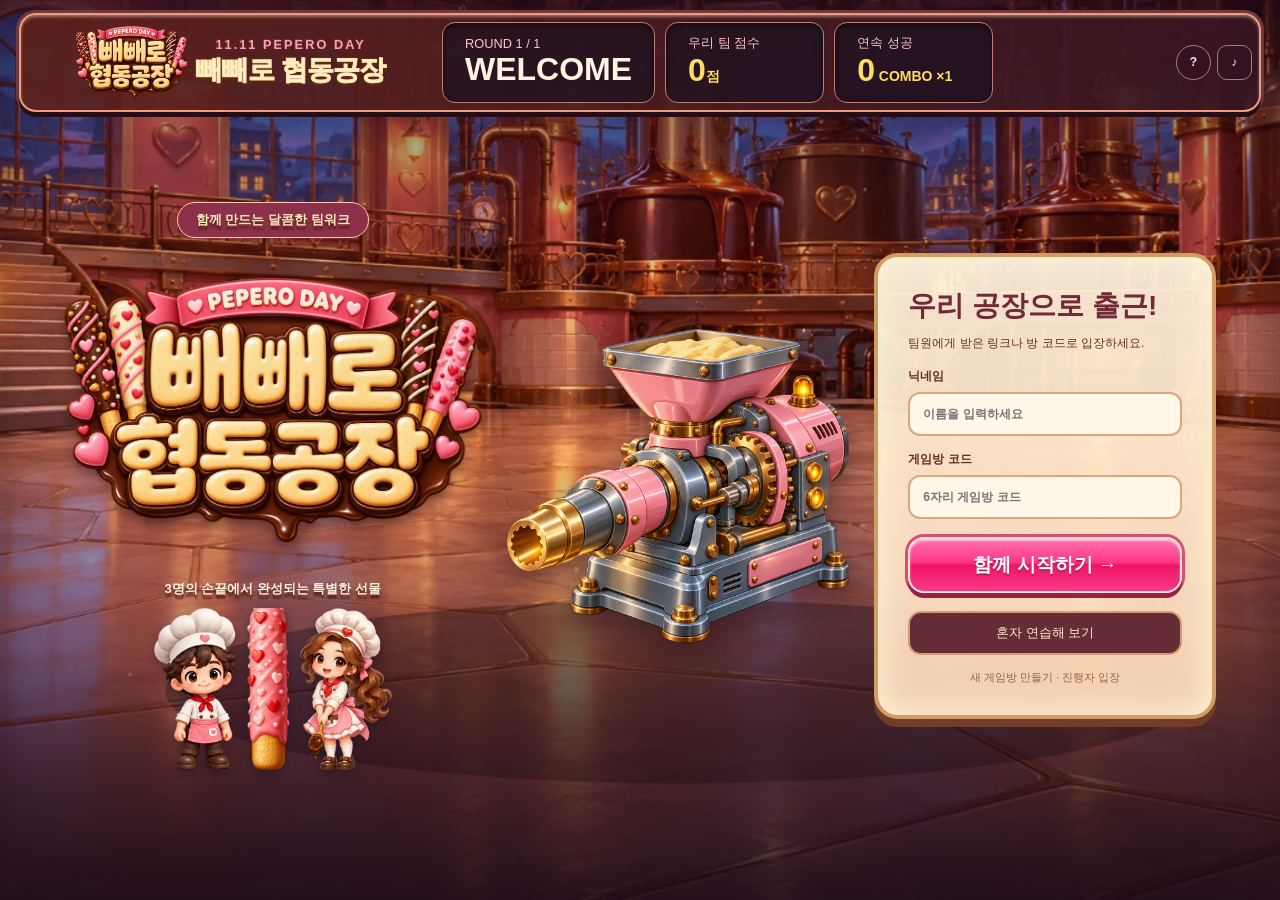
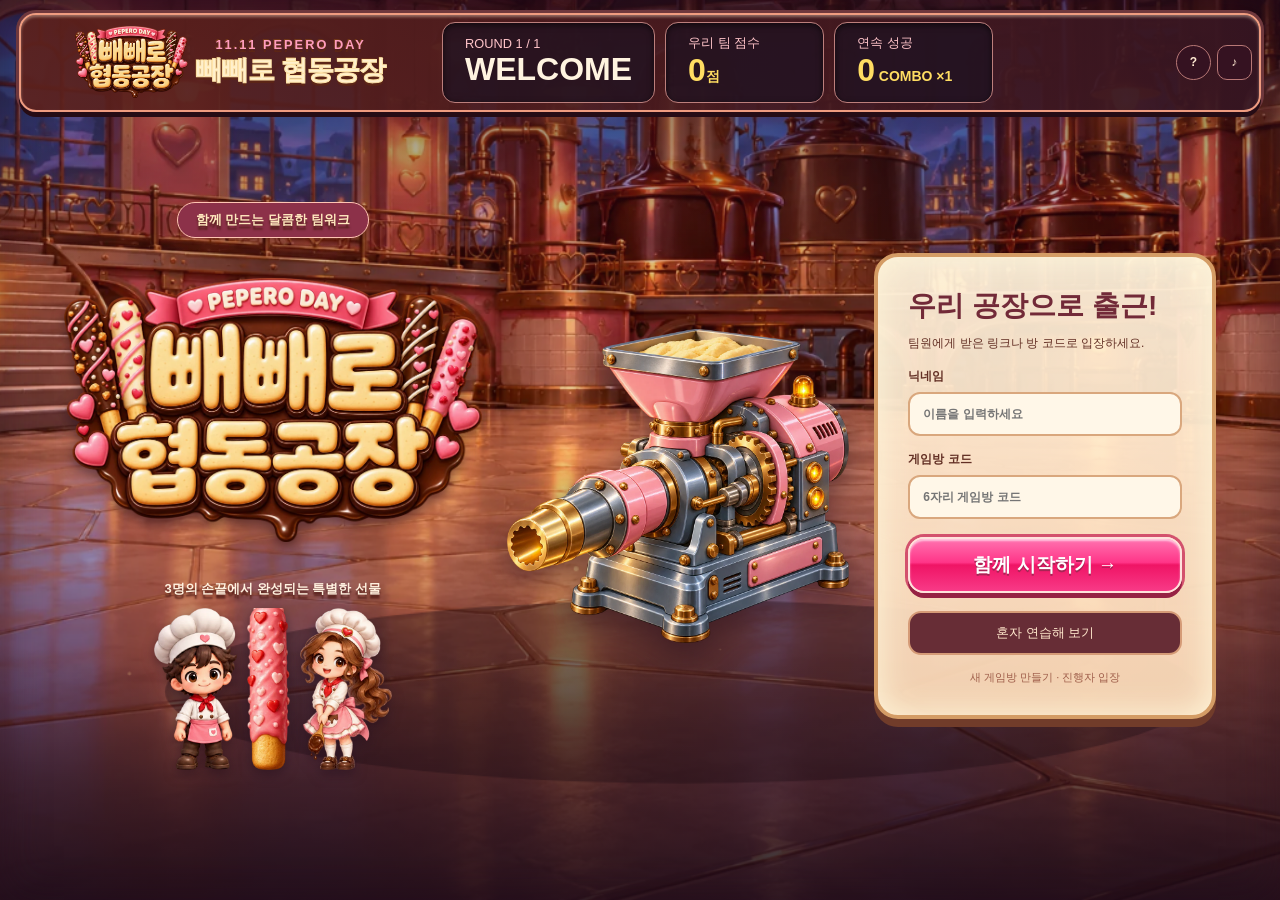
